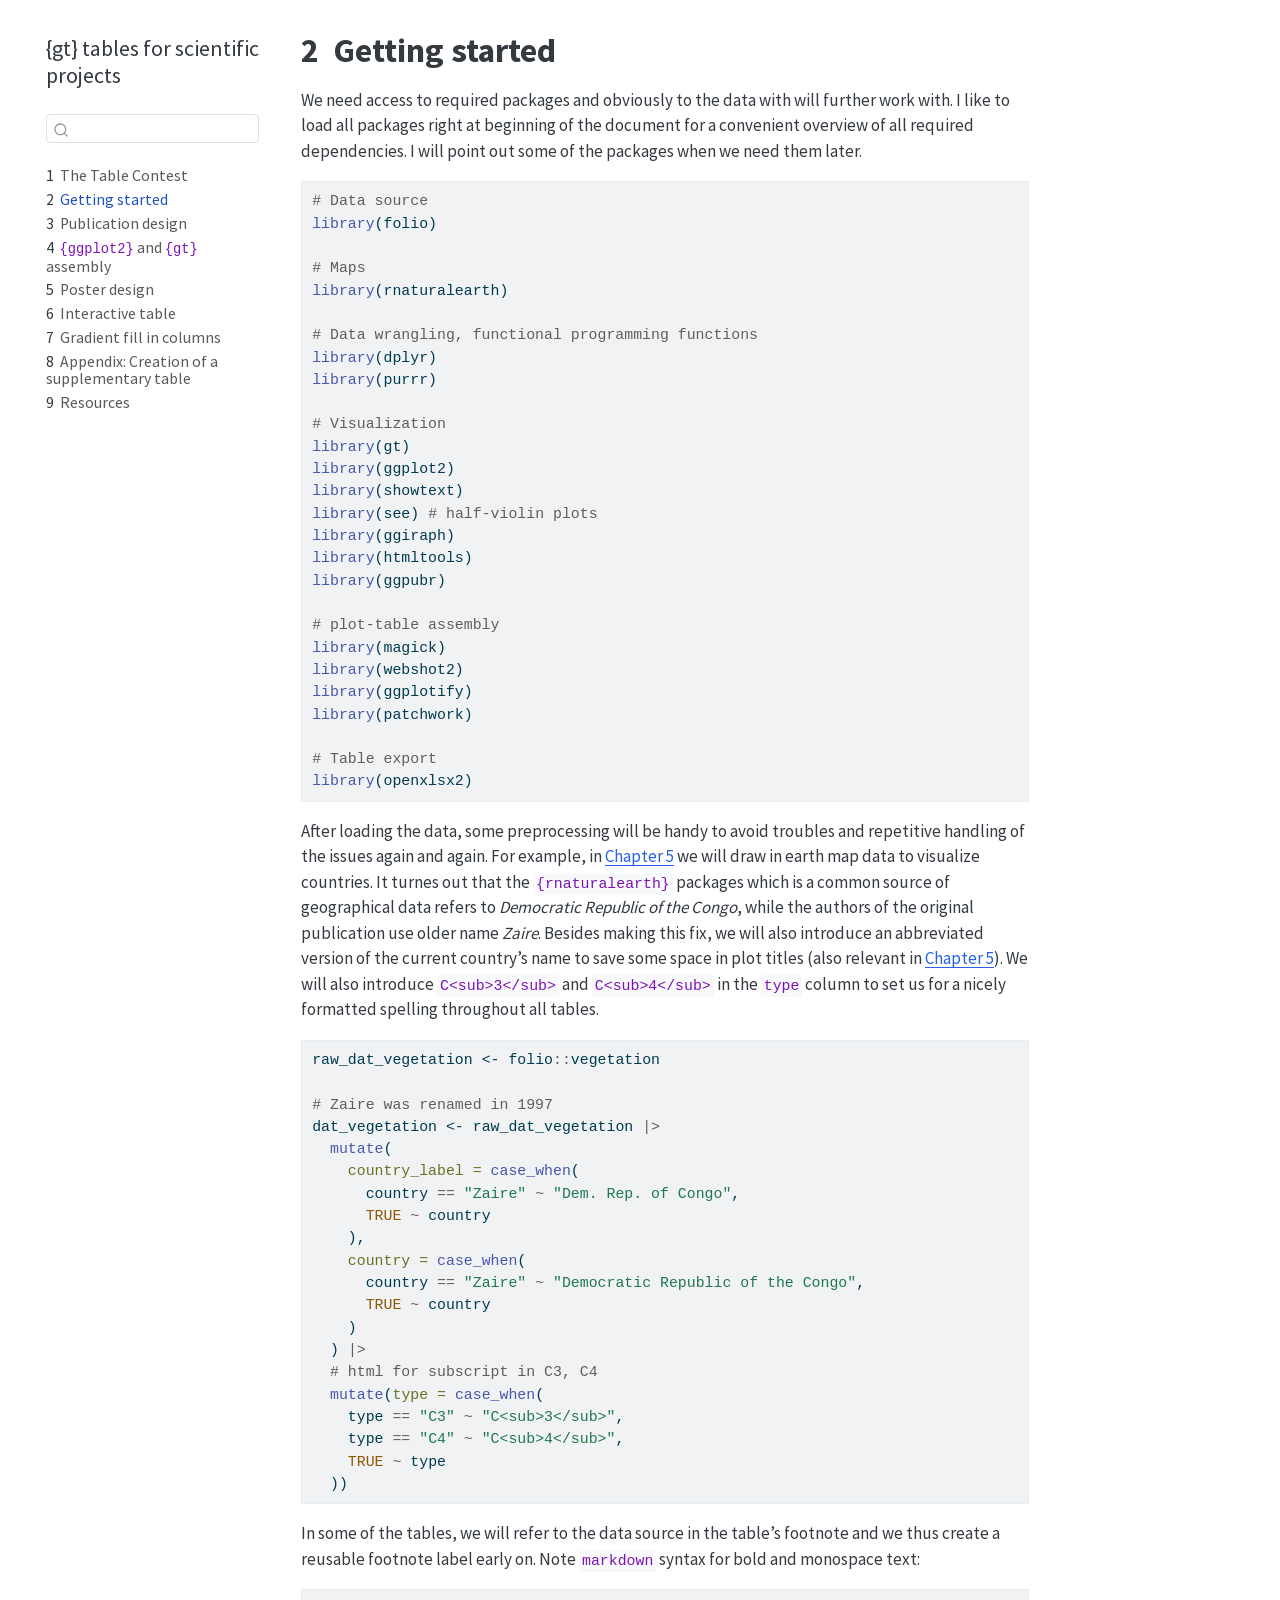
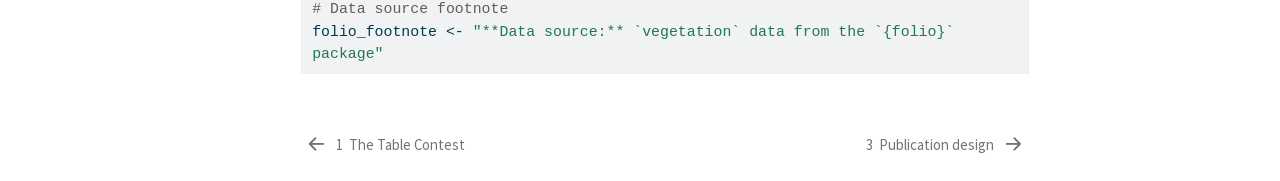
==== 01-Getting_started.html @ 84143c89 "Built site for gh-pages" ====
<!DOCTYPE html>
<html xmlns="http://www.w3.org/1999/xhtml" lang="en" xml:lang="en"><head>

<meta charset="utf-8">
<meta name="generator" content="quarto-1.6.40">

<meta name="viewport" content="width=device-width, initial-scale=1.0, user-scalable=yes">


<title>2&nbsp; Getting started – {gt} tables for scientific projects</title>
<style>
code{white-space: pre-wrap;}
span.smallcaps{font-variant: small-caps;}
div.columns{display: flex; gap: min(4vw, 1.5em);}
div.column{flex: auto; overflow-x: auto;}
div.hanging-indent{margin-left: 1.5em; text-indent: -1.5em;}
ul.task-list{list-style: none;}
ul.task-list li input[type="checkbox"] {
width: 0.8em;
margin: 0 0.8em 0.2em -1em;  vertical-align: middle;
}

pre > code.sourceCode { white-space: pre; position: relative; }
pre > code.sourceCode > span { line-height: 1.25; }
pre > code.sourceCode > span:empty { height: 1.2em; }
.sourceCode { overflow: visible; }
code.sourceCode > span { color: inherit; text-decoration: inherit; }
div.sourceCode { margin: 1em 0; }
pre.sourceCode { margin: 0; }
@media screen {
div.sourceCode { overflow: auto; }
}
@media print {
pre > code.sourceCode { white-space: pre-wrap; }
pre > code.sourceCode > span { display: inline-block; text-indent: -5em; padding-left: 5em; }
}
pre.numberSource code
{ counter-reset: source-line 0; }
pre.numberSource code > span
{ position: relative; left: -4em; counter-increment: source-line; }
pre.numberSource code > span > a:first-child::before
{ content: counter(source-line);
position: relative; left: -1em; text-align: right; vertical-align: baseline;
border: none; display: inline-block;
-webkit-touch-callout: none; -webkit-user-select: none;
-khtml-user-select: none; -moz-user-select: none;
-ms-user-select: none; user-select: none;
padding: 0 4px; width: 4em;
}
pre.numberSource { margin-left: 3em; padding-left: 4px; }
div.sourceCode
{ }
@media screen {
pre > code.sourceCode > span > a:first-child::before { text-decoration: underline; }
}
</style>


<script>const headroomChanged = new CustomEvent("quarto-hrChanged", {
  detail: {},
  bubbles: true,
  cancelable: false,
  composed: false,
});

const announceDismiss = () => {
  const annEl = window.document.getElementById("quarto-announcement");
  if (annEl) {
    annEl.remove();

    const annId = annEl.getAttribute("data-announcement-id");
    window.localStorage.setItem(`quarto-announce-${annId}`, "true");
  }
};

const announceRegister = () => {
  const annEl = window.document.getElementById("quarto-announcement");
  if (annEl) {
    const annId = annEl.getAttribute("data-announcement-id");
    const isDismissed =
      window.localStorage.getItem(`quarto-announce-${annId}`) || false;
    if (isDismissed) {
      announceDismiss();
      return;
    } else {
      annEl.classList.remove("hidden");
    }

    const actionEl = annEl.querySelector(".quarto-announcement-action");
    if (actionEl) {
      actionEl.addEventListener("click", function (e) {
        e.preventDefault();
        // Hide the bar immediately
        announceDismiss();
      });
    }
  }
};

window.document.addEventListener("DOMContentLoaded", function () {
  let init = false;

  announceRegister();

  // Manage the back to top button, if one is present.
  let lastScrollTop = window.pageYOffset || document.documentElement.scrollTop;
  const scrollDownBuffer = 5;
  const scrollUpBuffer = 35;
  const btn = document.getElementById("quarto-back-to-top");
  const hideBackToTop = () => {
    btn.style.display = "none";
  };
  const showBackToTop = () => {
    btn.style.display = "inline-block";
  };
  if (btn) {
    window.document.addEventListener(
      "scroll",
      function () {
        const currentScrollTop =
          window.pageYOffset || document.documentElement.scrollTop;

        // Shows and hides the button 'intelligently' as the user scrolls
        if (currentScrollTop - scrollDownBuffer > lastScrollTop) {
          hideBackToTop();
          lastScrollTop = currentScrollTop <= 0 ? 0 : currentScrollTop;
        } else if (currentScrollTop < lastScrollTop - scrollUpBuffer) {
          showBackToTop();
          lastScrollTop = currentScrollTop <= 0 ? 0 : currentScrollTop;
        }

        // Show the button at the bottom, hides it at the top
        if (currentScrollTop <= 0) {
          hideBackToTop();
        } else if (
          window.innerHeight + currentScrollTop >=
          document.body.offsetHeight
        ) {
          showBackToTop();
        }
      },
      false
    );
  }

  function throttle(func, wait) {
    var timeout;
    return function () {
      const context = this;
      const args = arguments;
      const later = function () {
        clearTimeout(timeout);
        timeout = null;
        func.apply(context, args);
      };

      if (!timeout) {
        timeout = setTimeout(later, wait);
      }
    };
  }

  function headerOffset() {
    // Set an offset if there is are fixed top navbar
    const headerEl = window.document.querySelector("header.fixed-top");
    if (headerEl) {
      return headerEl.clientHeight;
    } else {
      return 0;
    }
  }

  function footerOffset() {
    const footerEl = window.document.querySelector("footer.footer");
    if (footerEl) {
      return footerEl.clientHeight;
    } else {
      return 0;
    }
  }

  function dashboardOffset() {
    const dashboardNavEl = window.document.getElementById(
      "quarto-dashboard-header"
    );
    if (dashboardNavEl !== null) {
      return dashboardNavEl.clientHeight;
    } else {
      return 0;
    }
  }

  function updateDocumentOffsetWithoutAnimation() {
    updateDocumentOffset(false);
  }

  function updateDocumentOffset(animated) {
    // set body offset
    const topOffset = headerOffset();
    const bodyOffset = topOffset + footerOffset() + dashboardOffset();
    const bodyEl = window.document.body;
    bodyEl.setAttribute("data-bs-offset", topOffset);
    bodyEl.style.paddingTop = topOffset + "px";

    // deal with sidebar offsets
    const sidebars = window.document.querySelectorAll(
      ".sidebar, .headroom-target"
    );
    sidebars.forEach((sidebar) => {
      if (!animated) {
        sidebar.classList.add("notransition");
        // Remove the no transition class after the animation has time to complete
        setTimeout(function () {
          sidebar.classList.remove("notransition");
        }, 201);
      }

      if (window.Headroom && sidebar.classList.contains("sidebar-unpinned")) {
        sidebar.style.top = "0";
        sidebar.style.maxHeight = "100vh";
      } else {
        sidebar.style.top = topOffset + "px";
        sidebar.style.maxHeight = "calc(100vh - " + topOffset + "px)";
      }
    });

    // allow space for footer
    const mainContainer = window.document.querySelector(".quarto-container");
    if (mainContainer) {
      mainContainer.style.minHeight = "calc(100vh - " + bodyOffset + "px)";
    }

    // link offset
    let linkStyle = window.document.querySelector("#quarto-target-style");
    if (!linkStyle) {
      linkStyle = window.document.createElement("style");
      linkStyle.setAttribute("id", "quarto-target-style");
      window.document.head.appendChild(linkStyle);
    }
    while (linkStyle.firstChild) {
      linkStyle.removeChild(linkStyle.firstChild);
    }
    if (topOffset > 0) {
      linkStyle.appendChild(
        window.document.createTextNode(`
      section:target::before {
        content: "";
        display: block;
        height: ${topOffset}px;
        margin: -${topOffset}px 0 0;
      }`)
      );
    }
    if (init) {
      window.dispatchEvent(headroomChanged);
    }
    init = true;
  }

  // initialize headroom
  var header = window.document.querySelector("#quarto-header");
  if (header && window.Headroom) {
    const headroom = new window.Headroom(header, {
      tolerance: 5,
      onPin: function () {
        const sidebars = window.document.querySelectorAll(
          ".sidebar, .headroom-target"
        );
        sidebars.forEach((sidebar) => {
          sidebar.classList.remove("sidebar-unpinned");
        });
        updateDocumentOffset();
      },
      onUnpin: function () {
        const sidebars = window.document.querySelectorAll(
          ".sidebar, .headroom-target"
        );
        sidebars.forEach((sidebar) => {
          sidebar.classList.add("sidebar-unpinned");
        });
        updateDocumentOffset();
      },
    });
    headroom.init();

    let frozen = false;
    window.quartoToggleHeadroom = function () {
      if (frozen) {
        headroom.unfreeze();
        frozen = false;
      } else {
        headroom.freeze();
        frozen = true;
      }
    };
  }

  window.addEventListener(
    "hashchange",
    function (e) {
      if (
        getComputedStyle(document.documentElement).scrollBehavior !== "smooth"
      ) {
        window.scrollTo(0, window.pageYOffset - headerOffset());
      }
    },
    false
  );

  // Observe size changed for the header
  const headerEl = window.document.querySelector("header.fixed-top");
  if (headerEl && window.ResizeObserver) {
    const observer = new window.ResizeObserver(() => {
      setTimeout(updateDocumentOffsetWithoutAnimation, 0);
    });
    observer.observe(headerEl, {
      attributes: true,
      childList: true,
      characterData: true,
    });
  } else {
    window.addEventListener(
      "resize",
      throttle(updateDocumentOffsetWithoutAnimation, 50)
    );
  }
  setTimeout(updateDocumentOffsetWithoutAnimation, 250);

  // fixup index.html links if we aren't on the filesystem
  if (window.location.protocol !== "file:") {
    const links = window.document.querySelectorAll("a");
    for (let i = 0; i < links.length; i++) {
      if (links[i].href) {
        links[i].dataset.originalHref = links[i].href;
        links[i].href = links[i].href.replace(/\/index\.html/, "/");
      }
    }

    // Fixup any sharing links that require urls
    // Append url to any sharing urls
    const sharingLinks = window.document.querySelectorAll(
      "a.sidebar-tools-main-item, a.quarto-navigation-tool, a.quarto-navbar-tools, a.quarto-navbar-tools-item"
    );
    for (let i = 0; i < sharingLinks.length; i++) {
      const sharingLink = sharingLinks[i];
      const href = sharingLink.getAttribute("href");
      if (href) {
        sharingLink.setAttribute(
          "href",
          href.replace("|url|", window.location.href)
        );
      }
    }

    // Scroll the active navigation item into view, if necessary
    const navSidebar = window.document.querySelector("nav#quarto-sidebar");
    if (navSidebar) {
      // Find the active item
      const activeItem = navSidebar.querySelector("li.sidebar-item a.active");
      if (activeItem) {
        // Wait for the scroll height and height to resolve by observing size changes on the
        // nav element that is scrollable
        const resizeObserver = new ResizeObserver((_entries) => {
          // The bottom of the element
          const elBottom = activeItem.offsetTop;
          const viewBottom = navSidebar.scrollTop + navSidebar.clientHeight;

          // The element height and scroll height are the same, then we are still loading
          if (viewBottom !== navSidebar.scrollHeight) {
            // Determine if the item isn't visible and scroll to it
            if (elBottom >= viewBottom) {
              navSidebar.scrollTop = elBottom;
            }

            // stop observing now since we've completed the scroll
            resizeObserver.unobserve(navSidebar);
          }
        });
        resizeObserver.observe(navSidebar);
      }
    }
  }
});
</script>
<script>/*!
 * headroom.js v0.12.0 - Give your page some headroom. Hide your header until you need it
 * Copyright (c) 2020 Nick Williams - http://wicky.nillia.ms/headroom.js
 * License: MIT
 */

!function(t,n){"object"==typeof exports&&"undefined"!=typeof module?module.exports=n():"function"==typeof define&&define.amd?define(n):(t=t||self).Headroom=n()}(this,function(){"use strict";function t(){return"undefined"!=typeof window}function d(t){return function(t){return t&&t.document&&function(t){return 9===t.nodeType}(t.document)}(t)?function(t){var n=t.document,o=n.body,s=n.documentElement;return{scrollHeight:function(){return Math.max(o.scrollHeight,s.scrollHeight,o.offsetHeight,s.offsetHeight,o.clientHeight,s.clientHeight)},height:function(){return t.innerHeight||s.clientHeight||o.clientHeight},scrollY:function(){return void 0!==t.pageYOffset?t.pageYOffset:(s||o.parentNode||o).scrollTop}}}(t):function(t){return{scrollHeight:function(){return Math.max(t.scrollHeight,t.offsetHeight,t.clientHeight)},height:function(){return Math.max(t.offsetHeight,t.clientHeight)},scrollY:function(){return t.scrollTop}}}(t)}function n(t,s,e){var n,o=function(){var n=!1;try{var t={get passive(){n=!0}};window.addEventListener("test",t,t),window.removeEventListener("test",t,t)}catch(t){n=!1}return n}(),i=!1,r=d(t),l=r.scrollY(),a={};function c(){var t=Math.round(r.scrollY()),n=r.height(),o=r.scrollHeight();a.scrollY=t,a.lastScrollY=l,a.direction=l<t?"down":"up",a.distance=Math.abs(t-l),a.isOutOfBounds=t<0||o<t+n,a.top=t<=s.offset[a.direction],a.bottom=o<=t+n,a.toleranceExceeded=a.distance>s.tolerance[a.direction],e(a),l=t,i=!1}function h(){i||(i=!0,n=requestAnimationFrame(c))}var u=!!o&&{passive:!0,capture:!1};return t.addEventListener("scroll",h,u),c(),{destroy:function(){cancelAnimationFrame(n),t.removeEventListener("scroll",h,u)}}}function o(t){return t===Object(t)?t:{down:t,up:t}}function s(t,n){n=n||{},Object.assign(this,s.options,n),this.classes=Object.assign({},s.options.classes,n.classes),this.elem=t,this.tolerance=o(this.tolerance),this.offset=o(this.offset),this.initialised=!1,this.frozen=!1}return s.prototype={constructor:s,init:function(){return s.cutsTheMustard&&!this.initialised&&(this.addClass("initial"),this.initialised=!0,setTimeout(function(t){t.scrollTracker=n(t.scroller,{offset:t.offset,tolerance:t.tolerance},t.update.bind(t))},100,this)),this},destroy:function(){this.initialised=!1,Object.keys(this.classes).forEach(this.removeClass,this),this.scrollTracker.destroy()},unpin:function(){!this.hasClass("pinned")&&this.hasClass("unpinned")||(this.addClass("unpinned"),this.removeClass("pinned"),this.onUnpin&&this.onUnpin.call(this))},pin:function(){this.hasClass("unpinned")&&(this.addClass("pinned"),this.removeClass("unpinned"),this.onPin&&this.onPin.call(this))},freeze:function(){this.frozen=!0,this.addClass("frozen")},unfreeze:function(){this.frozen=!1,this.removeClass("frozen")},top:function(){this.hasClass("top")||(this.addClass("top"),this.removeClass("notTop"),this.onTop&&this.onTop.call(this))},notTop:function(){this.hasClass("notTop")||(this.addClass("notTop"),this.removeClass("top"),this.onNotTop&&this.onNotTop.call(this))},bottom:function(){this.hasClass("bottom")||(this.addClass("bottom"),this.removeClass("notBottom"),this.onBottom&&this.onBottom.call(this))},notBottom:function(){this.hasClass("notBottom")||(this.addClass("notBottom"),this.removeClass("bottom"),this.onNotBottom&&this.onNotBottom.call(this))},shouldUnpin:function(t){return"down"===t.direction&&!t.top&&t.toleranceExceeded},shouldPin:function(t){return"up"===t.direction&&t.toleranceExceeded||t.top},addClass:function(t){this.elem.classList.add.apply(this.elem.classList,this.classes[t].split(" "))},removeClass:function(t){this.elem.classList.remove.apply(this.elem.classList,this.classes[t].split(" "))},hasClass:function(t){return this.classes[t].split(" ").every(function(t){return this.classList.contains(t)},this.elem)},update:function(t){t.isOutOfBounds||!0!==this.frozen&&(t.top?this.top():this.notTop(),t.bottom?this.bottom():this.notBottom(),this.shouldUnpin(t)?this.unpin():this.shouldPin(t)&&this.pin())}},s.options={tolerance:{up:0,down:0},offset:0,scroller:t()?window:null,classes:{frozen:"headroom--frozen",pinned:"headroom--pinned",unpinned:"headroom--unpinned",top:"headroom--top",notTop:"headroom--not-top",bottom:"headroom--bottom",notBottom:"headroom--not-bottom",initial:"headroom"}},s.cutsTheMustard=!!(t()&&function(){}.bind&&"classList"in document.documentElement&&Object.assign&&Object.keys&&requestAnimationFrame),s});
</script>
<script>/*!
 * clipboard.js v2.0.11
 * https://clipboardjs.com/
 *
 * Licensed MIT © Zeno Rocha
 */
!function(t,e){"object"==typeof exports&&"object"==typeof module?module.exports=e():"function"==typeof define&&define.amd?define([],e):"object"==typeof exports?exports.ClipboardJS=e():t.ClipboardJS=e()}(this,function(){return n={686:function(t,e,n){"use strict";n.d(e,{default:function(){return b}});var e=n(279),i=n.n(e),e=n(370),u=n.n(e),e=n(817),r=n.n(e);function c(t){try{return document.execCommand(t)}catch(t){return}}var a=function(t){t=r()(t);return c("cut"),t};function o(t,e){var n,o,t=(n=t,o="rtl"===document.documentElement.getAttribute("dir"),(t=document.createElement("textarea")).style.fontSize="12pt",t.style.border="0",t.style.padding="0",t.style.margin="0",t.style.position="absolute",t.style[o?"right":"left"]="-9999px",o=window.pageYOffset||document.documentElement.scrollTop,t.style.top="".concat(o,"px"),t.setAttribute("readonly",""),t.value=n,t);return e.container.appendChild(t),e=r()(t),c("copy"),t.remove(),e}var f=function(t){var e=1<arguments.length&&void 0!==arguments[1]?arguments[1]:{container:document.body},n="";return"string"==typeof t?n=o(t,e):t instanceof HTMLInputElement&&!["text","search","url","tel","password"].includes(null==t?void 0:t.type)?n=o(t.value,e):(n=r()(t),c("copy")),n};function l(t){return(l="function"==typeof Symbol&&"symbol"==typeof Symbol.iterator?function(t){return typeof t}:function(t){return t&&"function"==typeof Symbol&&t.constructor===Symbol&&t!==Symbol.prototype?"symbol":typeof t})(t)}var s=function(){var t=0<arguments.length&&void 0!==arguments[0]?arguments[0]:{},e=t.action,n=void 0===e?"copy":e,o=t.container,e=t.target,t=t.text;if("copy"!==n&&"cut"!==n)throw new Error('Invalid "action" value, use either "copy" or "cut"');if(void 0!==e){if(!e||"object"!==l(e)||1!==e.nodeType)throw new Error('Invalid "target" value, use a valid Element');if("copy"===n&&e.hasAttribute("disabled"))throw new Error('Invalid "target" attribute. Please use "readonly" instead of "disabled" attribute');if("cut"===n&&(e.hasAttribute("readonly")||e.hasAttribute("disabled")))throw new Error('Invalid "target" attribute. You can\'t cut text from elements with "readonly" or "disabled" attributes')}return t?f(t,{container:o}):e?"cut"===n?a(e):f(e,{container:o}):void 0};function p(t){return(p="function"==typeof Symbol&&"symbol"==typeof Symbol.iterator?function(t){return typeof t}:function(t){return t&&"function"==typeof Symbol&&t.constructor===Symbol&&t!==Symbol.prototype?"symbol":typeof t})(t)}function d(t,e){for(var n=0;n<e.length;n++){var o=e[n];o.enumerable=o.enumerable||!1,o.configurable=!0,"value"in o&&(o.writable=!0),Object.defineProperty(t,o.key,o)}}function y(t,e){return(y=Object.setPrototypeOf||function(t,e){return t.__proto__=e,t})(t,e)}function h(n){var o=function(){if("undefined"==typeof Reflect||!Reflect.construct)return!1;if(Reflect.construct.sham)return!1;if("function"==typeof Proxy)return!0;try{return Date.prototype.toString.call(Reflect.construct(Date,[],function(){})),!0}catch(t){return!1}}();return function(){var t,e=v(n);return t=o?(t=v(this).constructor,Reflect.construct(e,arguments,t)):e.apply(this,arguments),e=this,!(t=t)||"object"!==p(t)&&"function"!=typeof t?function(t){if(void 0!==t)return t;throw new ReferenceError("this hasn't been initialised - super() hasn't been called")}(e):t}}function v(t){return(v=Object.setPrototypeOf?Object.getPrototypeOf:function(t){return t.__proto__||Object.getPrototypeOf(t)})(t)}function m(t,e){t="data-clipboard-".concat(t);if(e.hasAttribute(t))return e.getAttribute(t)}var b=function(){!function(t,e){if("function"!=typeof e&&null!==e)throw new TypeError("Super expression must either be null or a function");t.prototype=Object.create(e&&e.prototype,{constructor:{value:t,writable:!0,configurable:!0}}),e&&y(t,e)}(r,i());var t,e,n,o=h(r);function r(t,e){var n;return function(t){if(!(t instanceof r))throw new TypeError("Cannot call a class as a function")}(this),(n=o.call(this)).resolveOptions(e),n.listenClick(t),n}return t=r,n=[{key:"copy",value:function(t){var e=1<arguments.length&&void 0!==arguments[1]?arguments[1]:{container:document.body};return f(t,e)}},{key:"cut",value:function(t){return a(t)}},{key:"isSupported",value:function(){var t=0<arguments.length&&void 0!==arguments[0]?arguments[0]:["copy","cut"],t="string"==typeof t?[t]:t,e=!!document.queryCommandSupported;return t.forEach(function(t){e=e&&!!document.queryCommandSupported(t)}),e}}],(e=[{key:"resolveOptions",value:function(){var t=0<arguments.length&&void 0!==arguments[0]?arguments[0]:{};this.action="function"==typeof t.action?t.action:this.defaultAction,this.target="function"==typeof t.target?t.target:this.defaultTarget,this.text="function"==typeof t.text?t.text:this.defaultText,this.container="object"===p(t.container)?t.container:document.body}},{key:"listenClick",value:function(t){var e=this;this.listener=u()(t,"click",function(t){return e.onClick(t)})}},{key:"onClick",value:function(t){var e=t.delegateTarget||t.currentTarget,n=this.action(e)||"copy",t=s({action:n,container:this.container,target:this.target(e),text:this.text(e)});this.emit(t?"success":"error",{action:n,text:t,trigger:e,clearSelection:function(){e&&e.focus(),window.getSelection().removeAllRanges()}})}},{key:"defaultAction",value:function(t){return m("action",t)}},{key:"defaultTarget",value:function(t){t=m("target",t);if(t)return document.querySelector(t)}},{key:"defaultText",value:function(t){return m("text",t)}},{key:"destroy",value:function(){this.listener.destroy()}}])&&d(t.prototype,e),n&&d(t,n),r}()},828:function(t){var e;"undefined"==typeof Element||Element.prototype.matches||((e=Element.prototype).matches=e.matchesSelector||e.mozMatchesSelector||e.msMatchesSelector||e.oMatchesSelector||e.webkitMatchesSelector),t.exports=function(t,e){for(;t&&9!==t.nodeType;){if("function"==typeof t.matches&&t.matches(e))return t;t=t.parentNode}}},438:function(t,e,n){var u=n(828);function i(t,e,n,o,r){var i=function(e,n,t,o){return function(t){t.delegateTarget=u(t.target,n),t.delegateTarget&&o.call(e,t)}}.apply(this,arguments);return t.addEventListener(n,i,r),{destroy:function(){t.removeEventListener(n,i,r)}}}t.exports=function(t,e,n,o,r){return"function"==typeof t.addEventListener?i.apply(null,arguments):"function"==typeof n?i.bind(null,document).apply(null,arguments):("string"==typeof t&&(t=document.querySelectorAll(t)),Array.prototype.map.call(t,function(t){return i(t,e,n,o,r)}))}},879:function(t,n){n.node=function(t){return void 0!==t&&t instanceof HTMLElement&&1===t.nodeType},n.nodeList=function(t){var e=Object.prototype.toString.call(t);return void 0!==t&&("[object NodeList]"===e||"[object HTMLCollection]"===e)&&"length"in t&&(0===t.length||n.node(t[0]))},n.string=function(t){return"string"==typeof t||t instanceof String},n.fn=function(t){return"[object Function]"===Object.prototype.toString.call(t)}},370:function(t,e,n){var f=n(879),l=n(438);t.exports=function(t,e,n){if(!t&&!e&&!n)throw new Error("Missing required arguments");if(!f.string(e))throw new TypeError("Second argument must be a String");if(!f.fn(n))throw new TypeError("Third argument must be a Function");if(f.node(t))return c=e,a=n,(u=t).addEventListener(c,a),{destroy:function(){u.removeEventListener(c,a)}};if(f.nodeList(t))return o=t,r=e,i=n,Array.prototype.forEach.call(o,function(t){t.addEventListener(r,i)}),{destroy:function(){Array.prototype.forEach.call(o,function(t){t.removeEventListener(r,i)})}};if(f.string(t))return t=t,e=e,n=n,l(document.body,t,e,n);throw new TypeError("First argument must be a String, HTMLElement, HTMLCollection, or NodeList");var o,r,i,u,c,a}},817:function(t){t.exports=function(t){var e,n="SELECT"===t.nodeName?(t.focus(),t.value):"INPUT"===t.nodeName||"TEXTAREA"===t.nodeName?((e=t.hasAttribute("readonly"))||t.setAttribute("readonly",""),t.select(),t.setSelectionRange(0,t.value.length),e||t.removeAttribute("readonly"),t.value):(t.hasAttribute("contenteditable")&&t.focus(),n=window.getSelection(),(e=document.createRange()).selectNodeContents(t),n.removeAllRanges(),n.addRange(e),n.toString());return n}},279:function(t){function e(){}e.prototype={on:function(t,e,n){var o=this.e||(this.e={});return(o[t]||(o[t]=[])).push({fn:e,ctx:n}),this},once:function(t,e,n){var o=this;function r(){o.off(t,r),e.apply(n,arguments)}return r._=e,this.on(t,r,n)},emit:function(t){for(var e=[].slice.call(arguments,1),n=((this.e||(this.e={}))[t]||[]).slice(),o=0,r=n.length;o<r;o++)n[o].fn.apply(n[o].ctx,e);return this},off:function(t,e){var n=this.e||(this.e={}),o=n[t],r=[];if(o&&e)for(var i=0,u=o.length;i<u;i++)o[i].fn!==e&&o[i].fn._!==e&&r.push(o[i]);return r.length?n[t]=r:delete n[t],this}},t.exports=e,t.exports.TinyEmitter=e}},r={},o.n=function(t){var e=t&&t.__esModule?function(){return t.default}:function(){return t};return o.d(e,{a:e}),e},o.d=function(t,e){for(var n in e)o.o(e,n)&&!o.o(t,n)&&Object.defineProperty(t,n,{enumerable:!0,get:e[n]})},o.o=function(t,e){return Object.prototype.hasOwnProperty.call(t,e)},o(686).default;function o(t){if(r[t])return r[t].exports;var e=r[t]={exports:{}};return n[t](e,e.exports,o),e.exports}var n,r});</script>
<script>/*! @algolia/autocomplete-js 1.11.1 | MIT License | © Algolia, Inc. and contributors | https://github.com/algolia/autocomplete */
!function(e,t){"object"==typeof exports&&"undefined"!=typeof module?t(exports):"function"==typeof define&&define.amd?define(["exports"],t):t((e="undefined"!=typeof globalThis?globalThis:e||self)["@algolia/autocomplete-js"]={})}(this,(function(e){"use strict";function t(e,t){var n=Object.keys(e);if(Object.getOwnPropertySymbols){var r=Object.getOwnPropertySymbols(e);t&&(r=r.filter((function(t){return Object.getOwnPropertyDescriptor(e,t).enumerable}))),n.push.apply(n,r)}return n}function n(e){for(var n=1;n<arguments.length;n++){var r=null!=arguments[n]?arguments[n]:{};n%2?t(Object(r),!0).forEach((function(t){o(e,t,r[t])})):Object.getOwnPropertyDescriptors?Object.defineProperties(e,Object.getOwnPropertyDescriptors(r)):t(Object(r)).forEach((function(t){Object.defineProperty(e,t,Object.getOwnPropertyDescriptor(r,t))}))}return e}function r(e){return r="function"==typeof Symbol&&"symbol"==typeof Symbol.iterator?function(e){return typeof e}:function(e){return e&&"function"==typeof Symbol&&e.constructor===Symbol&&e!==Symbol.prototype?"symbol":typeof e},r(e)}function o(e,t,n){return(t=function(e){var t=function(e,t){if("object"!=typeof e||null===e)return e;var n=e[Symbol.toPrimitive];if(void 0!==n){var r=n.call(e,t||"default");if("object"!=typeof r)return r;throw new TypeError("@@toPrimitive must return a primitive value.")}return("string"===t?String:Number)(e)}(e,"string");return"symbol"==typeof t?t:String(t)}(t))in e?Object.defineProperty(e,t,{value:n,enumerable:!0,configurable:!0,writable:!0}):e[t]=n,e}function i(){return i=Object.assign?Object.assign.bind():function(e){for(var t=1;t<arguments.length;t++){var n=arguments[t];for(var r in n)Object.prototype.hasOwnProperty.call(n,r)&&(e[r]=n[r])}return e},i.apply(this,arguments)}function u(e,t){if(null==e)return{};var n,r,o=function(e,t){if(null==e)return{};var n,r,o={},i=Object.keys(e);for(r=0;r<i.length;r++)n=i[r],t.indexOf(n)>=0||(o[n]=e[n]);return o}(e,t);if(Object.getOwnPropertySymbols){var i=Object.getOwnPropertySymbols(e);for(r=0;r<i.length;r++)n=i[r],t.indexOf(n)>=0||Object.prototype.propertyIsEnumerable.call(e,n)&&(o[n]=e[n])}return o}function a(e,t){return function(e){if(Array.isArray(e))return e}(e)||function(e,t){var n=null==e?null:"undefined"!=typeof Symbol&&e[Symbol.iterator]||e["@@iterator"];if(null!=n){var r,o,i,u,a=[],l=!0,c=!1;try{if(i=(n=n.call(e)).next,0===t){if(Object(n)!==n)return;l=!1}else for(;!(l=(r=i.call(n)).done)&&(a.push(r.value),a.length!==t);l=!0);}catch(e){c=!0,o=e}finally{try{if(!l&&null!=n.return&&(u=n.return(),Object(u)!==u))return}finally{if(c)throw o}}return a}}(e,t)||c(e,t)||function(){throw new TypeError("Invalid attempt to destructure non-iterable instance.\nIn order to be iterable, non-array objects must have a [Symbol.iterator]() method.")}()}function l(e){return function(e){if(Array.isArray(e))return s(e)}(e)||function(e){if("undefined"!=typeof Symbol&&null!=e[Symbol.iterator]||null!=e["@@iterator"])return Array.from(e)}(e)||c(e)||function(){throw new TypeError("Invalid attempt to spread non-iterable instance.\nIn order to be iterable, non-array objects must have a [Symbol.iterator]() method.")}()}function c(e,t){if(e){if("string"==typeof e)return s(e,t);var n=Object.prototype.toString.call(e).slice(8,-1);return"Object"===n&&e.constructor&&(n=e.constructor.name),"Map"===n||"Set"===n?Array.from(e):"Arguments"===n||/^(?:Ui|I)nt(?:8|16|32)(?:Clamped)?Array$/.test(n)?s(e,t):void 0}}function s(e,t){(null==t||t>e.length)&&(t=e.length);for(var n=0,r=new Array(t);n<t;n++)r[n]=e[n];return r}function f(e){return{current:e}}function p(e,t){var n=void 0;return function(){for(var r=arguments.length,o=new Array(r),i=0;i<r;i++)o[i]=arguments[i];n&&clearTimeout(n),n=setTimeout((function(){return e.apply(void 0,o)}),t)}}function m(e){return e.reduce((function(e,t){return e.concat(t)}),[])}var v=0;function d(){return"autocomplete-".concat(v++)}function y(e,t){return t.reduce((function(e,t){return e&&e[t]}),e)}function b(e){return 0===e.collections.length?0:e.collections.reduce((function(e,t){return e+t.items.length}),0)}function g(e){return e!==Object(e)}function h(e,t){if(e===t)return!0;if(g(e)||g(t)||"function"==typeof e||"function"==typeof t)return e===t;if(Object.keys(e).length!==Object.keys(t).length)return!1;for(var n=0,r=Object.keys(e);n<r.length;n++){var o=r[n];if(!(o in t))return!1;if(!h(e[o],t[o]))return!1}return!0}var O=function(){};var _="1.11.1",S=[{segment:"autocomplete-core",version:_}];function j(e){var t=e.item,n=e.items,r=void 0===n?[]:n;return{index:t.__autocomplete_indexName,items:[t],positions:[1+r.findIndex((function(e){return e.objectID===t.objectID}))],queryID:t.__autocomplete_queryID,algoliaSource:["autocomplete"]}}function P(e,t){return function(e){if(Array.isArray(e))return e}(e)||function(e,t){var n=null==e?null:"undefined"!=typeof Symbol&&e[Symbol.iterator]||e["@@iterator"];if(null!=n){var r,o,i,u,a=[],l=!0,c=!1;try{if(i=(n=n.call(e)).next,0===t){if(Object(n)!==n)return;l=!1}else for(;!(l=(r=i.call(n)).done)&&(a.push(r.value),a.length!==t);l=!0);}catch(e){c=!0,o=e}finally{try{if(!l&&null!=n.return&&(u=n.return(),Object(u)!==u))return}finally{if(c)throw o}}return a}}(e,t)||function(e,t){if(!e)return;if("string"==typeof e)return w(e,t);var n=Object.prototype.toString.call(e).slice(8,-1);"Object"===n&&e.constructor&&(n=e.constructor.name);if("Map"===n||"Set"===n)return Array.from(e);if("Arguments"===n||/^(?:Ui|I)nt(?:8|16|32)(?:Clamped)?Array$/.test(n))return w(e,t)}(e,t)||function(){throw new TypeError("Invalid attempt to destructure non-iterable instance.\nIn order to be iterable, non-array objects must have a [Symbol.iterator]() method.")}()}function w(e,t){(null==t||t>e.length)&&(t=e.length);for(var n=0,r=new Array(t);n<t;n++)r[n]=e[n];return r}var I=["items"],A=["items"];function E(e){return E="function"==typeof Symbol&&"symbol"==typeof Symbol.iterator?function(e){return typeof e}:function(e){return e&&"function"==typeof Symbol&&e.constructor===Symbol&&e!==Symbol.prototype?"symbol":typeof e},E(e)}function D(e){return function(e){if(Array.isArray(e))return C(e)}(e)||function(e){if("undefined"!=typeof Symbol&&null!=e[Symbol.iterator]||null!=e["@@iterator"])return Array.from(e)}(e)||function(e,t){if(!e)return;if("string"==typeof e)return C(e,t);var n=Object.prototype.toString.call(e).slice(8,-1);"Object"===n&&e.constructor&&(n=e.constructor.name);if("Map"===n||"Set"===n)return Array.from(e);if("Arguments"===n||/^(?:Ui|I)nt(?:8|16|32)(?:Clamped)?Array$/.test(n))return C(e,t)}(e)||function(){throw new TypeError("Invalid attempt to spread non-iterable instance.\nIn order to be iterable, non-array objects must have a [Symbol.iterator]() method.")}()}function C(e,t){(null==t||t>e.length)&&(t=e.length);for(var n=0,r=new Array(t);n<t;n++)r[n]=e[n];return r}function k(e,t){if(null==e)return{};var n,r,o=function(e,t){if(null==e)return{};var n,r,o={},i=Object.keys(e);for(r=0;r<i.length;r++)n=i[r],t.indexOf(n)>=0||(o[n]=e[n]);return o}(e,t);if(Object.getOwnPropertySymbols){var i=Object.getOwnPropertySymbols(e);for(r=0;r<i.length;r++)n=i[r],t.indexOf(n)>=0||Object.prototype.propertyIsEnumerable.call(e,n)&&(o[n]=e[n])}return o}function x(e,t){var n=Object.keys(e);if(Object.getOwnPropertySymbols){var r=Object.getOwnPropertySymbols(e);t&&(r=r.filter((function(t){return Object.getOwnPropertyDescriptor(e,t).enumerable}))),n.push.apply(n,r)}return n}function N(e){for(var t=1;t<arguments.length;t++){var n=null!=arguments[t]?arguments[t]:{};t%2?x(Object(n),!0).forEach((function(t){T(e,t,n[t])})):Object.getOwnPropertyDescriptors?Object.defineProperties(e,Object.getOwnPropertyDescriptors(n)):x(Object(n)).forEach((function(t){Object.defineProperty(e,t,Object.getOwnPropertyDescriptor(n,t))}))}return e}function T(e,t,n){return(t=function(e){var t=function(e,t){if("object"!==E(e)||null===e)return e;var n=e[Symbol.toPrimitive];if(void 0!==n){var r=n.call(e,t||"default");if("object"!==E(r))return r;throw new TypeError("@@toPrimitive must return a primitive value.")}return("string"===t?String:Number)(e)}(e,"string");return"symbol"===E(t)?t:String(t)}(t))in e?Object.defineProperty(e,t,{value:n,enumerable:!0,configurable:!0,writable:!0}):e[t]=n,e}function q(e){for(var t=arguments.length>1&&void 0!==arguments[1]?arguments[1]:20,n=[],r=0;r<e.objectIDs.length;r+=t)n.push(N(N({},e),{},{objectIDs:e.objectIDs.slice(r,r+t)}));return n}function B(e){return e.map((function(e){var t=e.items,n=k(e,I);return N(N({},n),{},{objectIDs:(null==t?void 0:t.map((function(e){return e.objectID})))||n.objectIDs})}))}function R(e){var t,n,r,o=(t=P((e.version||"").split(".").map(Number),2),n=t[0],r=t[1],n>=3||2===n&&r>=4||1===n&&r>=10);function i(t,n,r){if(o&&void 0!==r){var i=r[0].__autocomplete_algoliaCredentials,u={"X-Algolia-Application-Id":i.appId,"X-Algolia-API-Key":i.apiKey};e.apply(void 0,[t].concat(D(n),[{headers:u}]))}else e.apply(void 0,[t].concat(D(n)))}return{init:function(t,n){e("init",{appId:t,apiKey:n})},setUserToken:function(t){e("setUserToken",t)},clickedObjectIDsAfterSearch:function(){for(var e=arguments.length,t=new Array(e),n=0;n<e;n++)t[n]=arguments[n];t.length>0&&i("clickedObjectIDsAfterSearch",B(t),t[0].items)},clickedObjectIDs:function(){for(var e=arguments.length,t=new Array(e),n=0;n<e;n++)t[n]=arguments[n];t.length>0&&i("clickedObjectIDs",B(t),t[0].items)},clickedFilters:function(){for(var t=arguments.length,n=new Array(t),r=0;r<t;r++)n[r]=arguments[r];n.length>0&&e.apply(void 0,["clickedFilters"].concat(n))},convertedObjectIDsAfterSearch:function(){for(var e=arguments.length,t=new Array(e),n=0;n<e;n++)t[n]=arguments[n];t.length>0&&i("convertedObjectIDsAfterSearch",B(t),t[0].items)},convertedObjectIDs:function(){for(var e=arguments.length,t=new Array(e),n=0;n<e;n++)t[n]=arguments[n];t.length>0&&i("convertedObjectIDs",B(t),t[0].items)},convertedFilters:function(){for(var t=arguments.length,n=new Array(t),r=0;r<t;r++)n[r]=arguments[r];n.length>0&&e.apply(void 0,["convertedFilters"].concat(n))},viewedObjectIDs:function(){for(var e=arguments.length,t=new Array(e),n=0;n<e;n++)t[n]=arguments[n];t.length>0&&t.reduce((function(e,t){var n=t.items,r=k(t,A);return[].concat(D(e),D(q(N(N({},r),{},{objectIDs:(null==n?void 0:n.map((function(e){return e.objectID})))||r.objectIDs})).map((function(e){return{items:n,payload:e}}))))}),[]).forEach((function(e){var t=e.items;return i("viewedObjectIDs",[e.payload],t)}))},viewedFilters:function(){for(var t=arguments.length,n=new Array(t),r=0;r<t;r++)n[r]=arguments[r];n.length>0&&e.apply(void 0,["viewedFilters"].concat(n))}}}function F(e){var t=e.items.reduce((function(e,t){var n;return e[t.__autocomplete_indexName]=(null!==(n=e[t.__autocomplete_indexName])&&void 0!==n?n:[]).concat(t),e}),{});return Object.keys(t).map((function(e){return{index:e,items:t[e],algoliaSource:["autocomplete"]}}))}function L(e){return e.objectID&&e.__autocomplete_indexName&&e.__autocomplete_queryID}function U(e){return U="function"==typeof Symbol&&"symbol"==typeof Symbol.iterator?function(e){return typeof e}:function(e){return e&&"function"==typeof Symbol&&e.constructor===Symbol&&e!==Symbol.prototype?"symbol":typeof e},U(e)}function M(e){return function(e){if(Array.isArray(e))return H(e)}(e)||function(e){if("undefined"!=typeof Symbol&&null!=e[Symbol.iterator]||null!=e["@@iterator"])return Array.from(e)}(e)||function(e,t){if(!e)return;if("string"==typeof e)return H(e,t);var n=Object.prototype.toString.call(e).slice(8,-1);"Object"===n&&e.constructor&&(n=e.constructor.name);if("Map"===n||"Set"===n)return Array.from(e);if("Arguments"===n||/^(?:Ui|I)nt(?:8|16|32)(?:Clamped)?Array$/.test(n))return H(e,t)}(e)||function(){throw new TypeError("Invalid attempt to spread non-iterable instance.\nIn order to be iterable, non-array objects must have a [Symbol.iterator]() method.")}()}function H(e,t){(null==t||t>e.length)&&(t=e.length);for(var n=0,r=new Array(t);n<t;n++)r[n]=e[n];return r}function V(e,t){var n=Object.keys(e);if(Object.getOwnPropertySymbols){var r=Object.getOwnPropertySymbols(e);t&&(r=r.filter((function(t){return Object.getOwnPropertyDescriptor(e,t).enumerable}))),n.push.apply(n,r)}return n}function W(e){for(var t=1;t<arguments.length;t++){var n=null!=arguments[t]?arguments[t]:{};t%2?V(Object(n),!0).forEach((function(t){K(e,t,n[t])})):Object.getOwnPropertyDescriptors?Object.defineProperties(e,Object.getOwnPropertyDescriptors(n)):V(Object(n)).forEach((function(t){Object.defineProperty(e,t,Object.getOwnPropertyDescriptor(n,t))}))}return e}function K(e,t,n){return(t=function(e){var t=function(e,t){if("object"!==U(e)||null===e)return e;var n=e[Symbol.toPrimitive];if(void 0!==n){var r=n.call(e,t||"default");if("object"!==U(r))return r;throw new TypeError("@@toPrimitive must return a primitive value.")}return("string"===t?String:Number)(e)}(e,"string");return"symbol"===U(t)?t:String(t)}(t))in e?Object.defineProperty(e,t,{value:n,enumerable:!0,configurable:!0,writable:!0}):e[t]=n,e}var Q="2.6.0",$="https://cdn.jsdelivr.net/npm/search-insights@".concat(Q,"/dist/search-insights.min.js"),z=p((function(e){var t=e.onItemsChange,n=e.items,r=e.insights,o=e.state;t({insights:r,insightsEvents:F({items:n}).map((function(e){return W({eventName:"Items Viewed"},e)})),state:o})}),400);function G(e){var t=function(e){return W({onItemsChange:function(e){var t=e.insights,n=e.insightsEvents;t.viewedObjectIDs.apply(t,M(n.map((function(e){return W(W({},e),{},{algoliaSource:[].concat(M(e.algoliaSource||[]),["autocomplete-internal"])})}))))},onSelect:function(e){var t=e.insights,n=e.insightsEvents;t.clickedObjectIDsAfterSearch.apply(t,M(n.map((function(e){return W(W({},e),{},{algoliaSource:[].concat(M(e.algoliaSource||[]),["autocomplete-internal"])})}))))},onActive:O},e)}(e),n=t.insightsClient,r=t.onItemsChange,o=t.onSelect,i=t.onActive,u=n;n||function(e){if("undefined"!=typeof window)e({window:window})}((function(e){var t=e.window,n=t.AlgoliaAnalyticsObject||"aa";"string"==typeof n&&(u=t[n]),u||(t.AlgoliaAnalyticsObject=n,t[n]||(t[n]=function(){t[n].queue||(t[n].queue=[]);for(var e=arguments.length,r=new Array(e),o=0;o<e;o++)r[o]=arguments[o];t[n].queue.push(r)}),t[n].version=Q,u=t[n],function(e){var t="[Autocomplete]: Could not load search-insights.js. Please load it manually following https://alg.li/insights-autocomplete";try{var n=e.document.createElement("script");n.async=!0,n.src=$,n.onerror=function(){console.error(t)},document.body.appendChild(n)}catch(e){console.error(t)}}(t))}));var a=R(u),l=f([]),c=p((function(e){var t=e.state;if(t.isOpen){var n=t.collections.reduce((function(e,t){return[].concat(M(e),M(t.items))}),[]).filter(L);h(l.current.map((function(e){return e.objectID})),n.map((function(e){return e.objectID})))||(l.current=n,n.length>0&&z({onItemsChange:r,items:n,insights:a,state:t}))}}),0);return{name:"aa.algoliaInsightsPlugin",subscribe:function(e){var t=e.setContext,n=e.onSelect,r=e.onActive;function l(e){t({algoliaInsightsPlugin:{__algoliaSearchParameters:W({clickAnalytics:!0},e?{userToken:e}:{}),insights:a}})}u("addAlgoliaAgent","insights-plugin"),l(),u("onUserTokenChange",l),u("getUserToken",null,(function(e,t){l(t)})),n((function(e){var t=e.item,n=e.state,r=e.event,i=e.source;L(t)&&o({state:n,event:r,insights:a,item:t,insightsEvents:[W({eventName:"Item Selected"},j({item:t,items:i.getItems().filter(L)}))]})})),r((function(e){var t=e.item,n=e.source,r=e.state,o=e.event;L(t)&&i({state:r,event:o,insights:a,item:t,insightsEvents:[W({eventName:"Item Active"},j({item:t,items:n.getItems().filter(L)}))]})}))},onStateChange:function(e){var t=e.state;c({state:t})},__autocomplete_pluginOptions:e}}function J(e,t){var n=t;return{then:function(t,r){return J(e.then(Y(t,n,e),Y(r,n,e)),n)},catch:function(t){return J(e.catch(Y(t,n,e)),n)},finally:function(t){return t&&n.onCancelList.push(t),J(e.finally(Y(t&&function(){return n.onCancelList=[],t()},n,e)),n)},cancel:function(){n.isCanceled=!0;var e=n.onCancelList;n.onCancelList=[],e.forEach((function(e){e()}))},isCanceled:function(){return!0===n.isCanceled}}}function X(e){return J(e,{isCanceled:!1,onCancelList:[]})}function Y(e,t,n){return e?function(n){return t.isCanceled?n:e(n)}:n}function Z(e,t,n,r){if(!n)return null;if(e<0&&(null===t||null!==r&&0===t))return n+e;var o=(null===t?-1:t)+e;return o<=-1||o>=n?null===r?null:0:o}function ee(e,t){var n=Object.keys(e);if(Object.getOwnPropertySymbols){var r=Object.getOwnPropertySymbols(e);t&&(r=r.filter((function(t){return Object.getOwnPropertyDescriptor(e,t).enumerable}))),n.push.apply(n,r)}return n}function te(e){for(var t=1;t<arguments.length;t++){var n=null!=arguments[t]?arguments[t]:{};t%2?ee(Object(n),!0).forEach((function(t){ne(e,t,n[t])})):Object.getOwnPropertyDescriptors?Object.defineProperties(e,Object.getOwnPropertyDescriptors(n)):ee(Object(n)).forEach((function(t){Object.defineProperty(e,t,Object.getOwnPropertyDescriptor(n,t))}))}return e}function ne(e,t,n){return(t=function(e){var t=function(e,t){if("object"!==re(e)||null===e)return e;var n=e[Symbol.toPrimitive];if(void 0!==n){var r=n.call(e,t||"default");if("object"!==re(r))return r;throw new TypeError("@@toPrimitive must return a primitive value.")}return("string"===t?String:Number)(e)}(e,"string");return"symbol"===re(t)?t:String(t)}(t))in e?Object.defineProperty(e,t,{value:n,enumerable:!0,configurable:!0,writable:!0}):e[t]=n,e}function re(e){return re="function"==typeof Symbol&&"symbol"==typeof Symbol.iterator?function(e){return typeof e}:function(e){return e&&"function"==typeof Symbol&&e.constructor===Symbol&&e!==Symbol.prototype?"symbol":typeof e},re(e)}function oe(e){var t=function(e){var t=e.collections.map((function(e){return e.items.length})).reduce((function(e,t,n){var r=(e[n-1]||0)+t;return e.push(r),e}),[]).reduce((function(t,n){return n<=e.activeItemId?t+1:t}),0);return e.collections[t]}(e);if(!t)return null;var n=t.items[function(e){for(var t=e.state,n=e.collection,r=!1,o=0,i=0;!1===r;){var u=t.collections[o];if(u===n){r=!0;break}i+=u.items.length,o++}return t.activeItemId-i}({state:e,collection:t})],r=t.source;return{item:n,itemInputValue:r.getItemInputValue({item:n,state:e}),itemUrl:r.getItemUrl({item:n,state:e}),source:r}}function ie(e,t,n){return[e,null==n?void 0:n.sourceId,t].filter(Boolean).join("-").replace(/\s/g,"")}var ue=/((gt|sm)-|galaxy nexus)|samsung[- ]|samsungbrowser/i;function ae(e){return ae="function"==typeof Symbol&&"symbol"==typeof Symbol.iterator?function(e){return typeof e}:function(e){return e&&"function"==typeof Symbol&&e.constructor===Symbol&&e!==Symbol.prototype?"symbol":typeof e},ae(e)}function le(e,t){var n=Object.keys(e);if(Object.getOwnPropertySymbols){var r=Object.getOwnPropertySymbols(e);t&&(r=r.filter((function(t){return Object.getOwnPropertyDescriptor(e,t).enumerable}))),n.push.apply(n,r)}return n}function ce(e,t,n){return(t=function(e){var t=function(e,t){if("object"!==ae(e)||null===e)return e;var n=e[Symbol.toPrimitive];if(void 0!==n){var r=n.call(e,t||"default");if("object"!==ae(r))return r;throw new TypeError("@@toPrimitive must return a primitive value.")}return("string"===t?String:Number)(e)}(e,"string");return"symbol"===ae(t)?t:String(t)}(t))in e?Object.defineProperty(e,t,{value:n,enumerable:!0,configurable:!0,writable:!0}):e[t]=n,e}function se(e,t,n){var r,o=t.initialState;return{getState:function(){return o},dispatch:function(r,i){var u=function(e){for(var t=1;t<arguments.length;t++){var n=null!=arguments[t]?arguments[t]:{};t%2?le(Object(n),!0).forEach((function(t){ce(e,t,n[t])})):Object.getOwnPropertyDescriptors?Object.defineProperties(e,Object.getOwnPropertyDescriptors(n)):le(Object(n)).forEach((function(t){Object.defineProperty(e,t,Object.getOwnPropertyDescriptor(n,t))}))}return e}({},o);o=e(o,{type:r,props:t,payload:i}),n({state:o,prevState:u})},pendingRequests:(r=[],{add:function(e){return r.push(e),e.finally((function(){r=r.filter((function(t){return t!==e}))}))},cancelAll:function(){r.forEach((function(e){return e.cancel()}))},isEmpty:function(){return 0===r.length}})}}function fe(e){return fe="function"==typeof Symbol&&"symbol"==typeof Symbol.iterator?function(e){return typeof e}:function(e){return e&&"function"==typeof Symbol&&e.constructor===Symbol&&e!==Symbol.prototype?"symbol":typeof e},fe(e)}function pe(e,t){var n=Object.keys(e);if(Object.getOwnPropertySymbols){var r=Object.getOwnPropertySymbols(e);t&&(r=r.filter((function(t){return Object.getOwnPropertyDescriptor(e,t).enumerable}))),n.push.apply(n,r)}return n}function me(e){for(var t=1;t<arguments.length;t++){var n=null!=arguments[t]?arguments[t]:{};t%2?pe(Object(n),!0).forEach((function(t){ve(e,t,n[t])})):Object.getOwnPropertyDescriptors?Object.defineProperties(e,Object.getOwnPropertyDescriptors(n)):pe(Object(n)).forEach((function(t){Object.defineProperty(e,t,Object.getOwnPropertyDescriptor(n,t))}))}return e}function ve(e,t,n){return(t=function(e){var t=function(e,t){if("object"!==fe(e)||null===e)return e;var n=e[Symbol.toPrimitive];if(void 0!==n){var r=n.call(e,t||"default");if("object"!==fe(r))return r;throw new TypeError("@@toPrimitive must return a primitive value.")}return("string"===t?String:Number)(e)}(e,"string");return"symbol"===fe(t)?t:String(t)}(t))in e?Object.defineProperty(e,t,{value:n,enumerable:!0,configurable:!0,writable:!0}):e[t]=n,e}function de(e){return de="function"==typeof Symbol&&"symbol"==typeof Symbol.iterator?function(e){return typeof e}:function(e){return e&&"function"==typeof Symbol&&e.constructor===Symbol&&e!==Symbol.prototype?"symbol":typeof e},de(e)}function ye(e){return function(e){if(Array.isArray(e))return be(e)}(e)||function(e){if("undefined"!=typeof Symbol&&null!=e[Symbol.iterator]||null!=e["@@iterator"])return Array.from(e)}(e)||function(e,t){if(!e)return;if("string"==typeof e)return be(e,t);var n=Object.prototype.toString.call(e).slice(8,-1);"Object"===n&&e.constructor&&(n=e.constructor.name);if("Map"===n||"Set"===n)return Array.from(e);if("Arguments"===n||/^(?:Ui|I)nt(?:8|16|32)(?:Clamped)?Array$/.test(n))return be(e,t)}(e)||function(){throw new TypeError("Invalid attempt to spread non-iterable instance.\nIn order to be iterable, non-array objects must have a [Symbol.iterator]() method.")}()}function be(e,t){(null==t||t>e.length)&&(t=e.length);for(var n=0,r=new Array(t);n<t;n++)r[n]=e[n];return r}function ge(e,t){var n=Object.keys(e);if(Object.getOwnPropertySymbols){var r=Object.getOwnPropertySymbols(e);t&&(r=r.filter((function(t){return Object.getOwnPropertyDescriptor(e,t).enumerable}))),n.push.apply(n,r)}return n}function he(e){for(var t=1;t<arguments.length;t++){var n=null!=arguments[t]?arguments[t]:{};t%2?ge(Object(n),!0).forEach((function(t){Oe(e,t,n[t])})):Object.getOwnPropertyDescriptors?Object.defineProperties(e,Object.getOwnPropertyDescriptors(n)):ge(Object(n)).forEach((function(t){Object.defineProperty(e,t,Object.getOwnPropertyDescriptor(n,t))}))}return e}function Oe(e,t,n){return(t=function(e){var t=function(e,t){if("object"!==de(e)||null===e)return e;var n=e[Symbol.toPrimitive];if(void 0!==n){var r=n.call(e,t||"default");if("object"!==de(r))return r;throw new TypeError("@@toPrimitive must return a primitive value.")}return("string"===t?String:Number)(e)}(e,"string");return"symbol"===de(t)?t:String(t)}(t))in e?Object.defineProperty(e,t,{value:n,enumerable:!0,configurable:!0,writable:!0}):e[t]=n,e}function _e(e,t){var n,r="undefined"!=typeof window?window:{},o=e.plugins||[];return he(he({debug:!1,openOnFocus:!1,enterKeyHint:void 0,placeholder:"",autoFocus:!1,defaultActiveItemId:null,stallThreshold:300,insights:!1,environment:r,shouldPanelOpen:function(e){return b(e.state)>0},reshape:function(e){return e.sources}},e),{},{id:null!==(n=e.id)&&void 0!==n?n:d(),plugins:o,initialState:he({activeItemId:null,query:"",completion:null,collections:[],isOpen:!1,status:"idle",context:{}},e.initialState),onStateChange:function(t){var n;null===(n=e.onStateChange)||void 0===n||n.call(e,t),o.forEach((function(e){var n;return null===(n=e.onStateChange)||void 0===n?void 0:n.call(e,t)}))},onSubmit:function(t){var n;null===(n=e.onSubmit)||void 0===n||n.call(e,t),o.forEach((function(e){var n;return null===(n=e.onSubmit)||void 0===n?void 0:n.call(e,t)}))},onReset:function(t){var n;null===(n=e.onReset)||void 0===n||n.call(e,t),o.forEach((function(e){var n;return null===(n=e.onReset)||void 0===n?void 0:n.call(e,t)}))},getSources:function(n){return Promise.all([].concat(ye(o.map((function(e){return e.getSources}))),[e.getSources]).filter(Boolean).map((function(e){return function(e,t){var n=[];return Promise.resolve(e(t)).then((function(e){return Promise.all(e.filter((function(e){return Boolean(e)})).map((function(e){if(e.sourceId,n.includes(e.sourceId))throw new Error("[Autocomplete] The `sourceId` ".concat(JSON.stringify(e.sourceId)," is not unique."));n.push(e.sourceId);var t={getItemInputValue:function(e){return e.state.query},getItemUrl:function(){},onSelect:function(e){(0,e.setIsOpen)(!1)},onActive:O,onResolve:O};Object.keys(t).forEach((function(e){t[e].__default=!0}));var r=te(te({},t),e);return Promise.resolve(r)})))}))}(e,n)}))).then((function(e){return m(e)})).then((function(e){return e.map((function(e){return he(he({},e),{},{onSelect:function(n){e.onSelect(n),t.forEach((function(e){var t;return null===(t=e.onSelect)||void 0===t?void 0:t.call(e,n)}))},onActive:function(n){e.onActive(n),t.forEach((function(e){var t;return null===(t=e.onActive)||void 0===t?void 0:t.call(e,n)}))},onResolve:function(n){e.onResolve(n),t.forEach((function(e){var t;return null===(t=e.onResolve)||void 0===t?void 0:t.call(e,n)}))}})}))}))},navigator:he({navigate:function(e){var t=e.itemUrl;r.location.assign(t)},navigateNewTab:function(e){var t=e.itemUrl,n=r.open(t,"_blank","noopener");null==n||n.focus()},navigateNewWindow:function(e){var t=e.itemUrl;r.open(t,"_blank","noopener")}},e.navigator)})}function Se(e){return Se="function"==typeof Symbol&&"symbol"==typeof Symbol.iterator?function(e){return typeof e}:function(e){return e&&"function"==typeof Symbol&&e.constructor===Symbol&&e!==Symbol.prototype?"symbol":typeof e},Se(e)}function je(e,t){var n=Object.keys(e);if(Object.getOwnPropertySymbols){var r=Object.getOwnPropertySymbols(e);t&&(r=r.filter((function(t){return Object.getOwnPropertyDescriptor(e,t).enumerable}))),n.push.apply(n,r)}return n}function Pe(e){for(var t=1;t<arguments.length;t++){var n=null!=arguments[t]?arguments[t]:{};t%2?je(Object(n),!0).forEach((function(t){we(e,t,n[t])})):Object.getOwnPropertyDescriptors?Object.defineProperties(e,Object.getOwnPropertyDescriptors(n)):je(Object(n)).forEach((function(t){Object.defineProperty(e,t,Object.getOwnPropertyDescriptor(n,t))}))}return e}function we(e,t,n){return(t=function(e){var t=function(e,t){if("object"!==Se(e)||null===e)return e;var n=e[Symbol.toPrimitive];if(void 0!==n){var r=n.call(e,t||"default");if("object"!==Se(r))return r;throw new TypeError("@@toPrimitive must return a primitive value.")}return("string"===t?String:Number)(e)}(e,"string");return"symbol"===Se(t)?t:String(t)}(t))in e?Object.defineProperty(e,t,{value:n,enumerable:!0,configurable:!0,writable:!0}):e[t]=n,e}function Ie(e){return Ie="function"==typeof Symbol&&"symbol"==typeof Symbol.iterator?function(e){return typeof e}:function(e){return e&&"function"==typeof Symbol&&e.constructor===Symbol&&e!==Symbol.prototype?"symbol":typeof e},Ie(e)}function Ae(e,t){var n=Object.keys(e);if(Object.getOwnPropertySymbols){var r=Object.getOwnPropertySymbols(e);t&&(r=r.filter((function(t){return Object.getOwnPropertyDescriptor(e,t).enumerable}))),n.push.apply(n,r)}return n}function Ee(e){for(var t=1;t<arguments.length;t++){var n=null!=arguments[t]?arguments[t]:{};t%2?Ae(Object(n),!0).forEach((function(t){De(e,t,n[t])})):Object.getOwnPropertyDescriptors?Object.defineProperties(e,Object.getOwnPropertyDescriptors(n)):Ae(Object(n)).forEach((function(t){Object.defineProperty(e,t,Object.getOwnPropertyDescriptor(n,t))}))}return e}function De(e,t,n){return(t=function(e){var t=function(e,t){if("object"!==Ie(e)||null===e)return e;var n=e[Symbol.toPrimitive];if(void 0!==n){var r=n.call(e,t||"default");if("object"!==Ie(r))return r;throw new TypeError("@@toPrimitive must return a primitive value.")}return("string"===t?String:Number)(e)}(e,"string");return"symbol"===Ie(t)?t:String(t)}(t))in e?Object.defineProperty(e,t,{value:n,enumerable:!0,configurable:!0,writable:!0}):e[t]=n,e}function Ce(e){return function(e){if(Array.isArray(e))return ke(e)}(e)||function(e){if("undefined"!=typeof Symbol&&null!=e[Symbol.iterator]||null!=e["@@iterator"])return Array.from(e)}(e)||function(e,t){if(!e)return;if("string"==typeof e)return ke(e,t);var n=Object.prototype.toString.call(e).slice(8,-1);"Object"===n&&e.constructor&&(n=e.constructor.name);if("Map"===n||"Set"===n)return Array.from(e);if("Arguments"===n||/^(?:Ui|I)nt(?:8|16|32)(?:Clamped)?Array$/.test(n))return ke(e,t)}(e)||function(){throw new TypeError("Invalid attempt to spread non-iterable instance.\nIn order to be iterable, non-array objects must have a [Symbol.iterator]() method.")}()}function ke(e,t){(null==t||t>e.length)&&(t=e.length);for(var n=0,r=new Array(t);n<t;n++)r[n]=e[n];return r}function xe(e){return Boolean(e.execute)}function Ne(e,t,n){if(o=e,Boolean(null==o?void 0:o.execute)){var r="algolia"===e.requesterId?Object.assign.apply(Object,[{}].concat(Ce(Object.keys(n.context).map((function(e){var t;return null===(t=n.context[e])||void 0===t?void 0:t.__algoliaSearchParameters}))))):{};return Ee(Ee({},e),{},{requests:e.queries.map((function(n){return{query:"algolia"===e.requesterId?Ee(Ee({},n),{},{params:Ee(Ee({},r),n.params)}):n,sourceId:t,transformResponse:e.transformResponse}}))})}var o;return{items:e,sourceId:t}}function Te(e){var t=e.reduce((function(e,t){if(!xe(t))return e.push(t),e;var n=t.searchClient,r=t.execute,o=t.requesterId,i=t.requests,u=e.find((function(e){return xe(t)&&xe(e)&&e.searchClient===n&&Boolean(o)&&e.requesterId===o}));if(u){var a;(a=u.items).push.apply(a,Ce(i))}else{var l={execute:r,requesterId:o,items:i,searchClient:n};e.push(l)}return e}),[]).map((function(e){if(!xe(e))return Promise.resolve(e);var t=e,n=t.execute,r=t.items;return n({searchClient:t.searchClient,requests:r})}));return Promise.all(t).then((function(e){return m(e)}))}function qe(e,t,n){return t.map((function(t){var r,o=e.filter((function(e){return e.sourceId===t.sourceId})),i=o.map((function(e){return e.items})),u=o[0].transformResponse,a=u?u({results:r=i,hits:r.map((function(e){return e.hits})).filter(Boolean),facetHits:r.map((function(e){var t;return null===(t=e.facetHits)||void 0===t?void 0:t.map((function(e){return{label:e.value,count:e.count,_highlightResult:{label:{value:e.highlighted}}}}))})).filter(Boolean)}):i;return t.onResolve({source:t,results:i,items:a,state:n.getState()}),a.every(Boolean),'The `getItems` function from source "'.concat(t.sourceId,'" must return an array of items but returned ').concat(JSON.stringify(void 0),".\n\nDid you forget to return items?\n\nSee: https://www.algolia.com/doc/ui-libraries/autocomplete/core-concepts/sources/#param-getitems"),{source:t,items:a}}))}function Be(e){return Be="function"==typeof Symbol&&"symbol"==typeof Symbol.iterator?function(e){return typeof e}:function(e){return e&&"function"==typeof Symbol&&e.constructor===Symbol&&e!==Symbol.prototype?"symbol":typeof e},Be(e)}var Re=["event","nextState","props","query","refresh","store"];function Fe(e,t){var n=Object.keys(e);if(Object.getOwnPropertySymbols){var r=Object.getOwnPropertySymbols(e);t&&(r=r.filter((function(t){return Object.getOwnPropertyDescriptor(e,t).enumerable}))),n.push.apply(n,r)}return n}function Le(e){for(var t=1;t<arguments.length;t++){var n=null!=arguments[t]?arguments[t]:{};t%2?Fe(Object(n),!0).forEach((function(t){Ue(e,t,n[t])})):Object.getOwnPropertyDescriptors?Object.defineProperties(e,Object.getOwnPropertyDescriptors(n)):Fe(Object(n)).forEach((function(t){Object.defineProperty(e,t,Object.getOwnPropertyDescriptor(n,t))}))}return e}function Ue(e,t,n){return(t=function(e){var t=function(e,t){if("object"!==Be(e)||null===e)return e;var n=e[Symbol.toPrimitive];if(void 0!==n){var r=n.call(e,t||"default");if("object"!==Be(r))return r;throw new TypeError("@@toPrimitive must return a primitive value.")}return("string"===t?String:Number)(e)}(e,"string");return"symbol"===Be(t)?t:String(t)}(t))in e?Object.defineProperty(e,t,{value:n,enumerable:!0,configurable:!0,writable:!0}):e[t]=n,e}function Me(e,t){if(null==e)return{};var n,r,o=function(e,t){if(null==e)return{};var n,r,o={},i=Object.keys(e);for(r=0;r<i.length;r++)n=i[r],t.indexOf(n)>=0||(o[n]=e[n]);return o}(e,t);if(Object.getOwnPropertySymbols){var i=Object.getOwnPropertySymbols(e);for(r=0;r<i.length;r++)n=i[r],t.indexOf(n)>=0||Object.prototype.propertyIsEnumerable.call(e,n)&&(o[n]=e[n])}return o}var He,Ve,We,Ke=null,Qe=(He=-1,Ve=-1,We=void 0,function(e){var t=++He;return Promise.resolve(e).then((function(e){return We&&t<Ve?We:(Ve=t,We=e,e)}))});function $e(e){var t=e.event,n=e.nextState,r=void 0===n?{}:n,o=e.props,i=e.query,u=e.refresh,a=e.store,l=Me(e,Re);Ke&&o.environment.clearTimeout(Ke);var c=l.setCollections,s=l.setIsOpen,f=l.setQuery,p=l.setActiveItemId,v=l.setStatus;if(f(i),p(o.defaultActiveItemId),!i&&!1===o.openOnFocus){var d,y=a.getState().collections.map((function(e){return Le(Le({},e),{},{items:[]})}));v("idle"),c(y),s(null!==(d=r.isOpen)&&void 0!==d?d:o.shouldPanelOpen({state:a.getState()}));var b=X(Qe(y).then((function(){return Promise.resolve()})));return a.pendingRequests.add(b)}v("loading"),Ke=o.environment.setTimeout((function(){v("stalled")}),o.stallThreshold);var g=X(Qe(o.getSources(Le({query:i,refresh:u,state:a.getState()},l)).then((function(e){return Promise.all(e.map((function(e){return Promise.resolve(e.getItems(Le({query:i,refresh:u,state:a.getState()},l))).then((function(t){return Ne(t,e.sourceId,a.getState())}))}))).then(Te).then((function(t){return qe(t,e,a)})).then((function(e){return function(e){var t=e.collections,n=e.props,r=e.state,o=t.reduce((function(e,t){return Pe(Pe({},e),{},we({},t.source.sourceId,Pe(Pe({},t.source),{},{getItems:function(){return m(t.items)}})))}),{}),i=n.plugins.reduce((function(e,t){return t.reshape?t.reshape(e):e}),{sourcesBySourceId:o,state:r}).sourcesBySourceId;return m(n.reshape({sourcesBySourceId:i,sources:Object.values(i),state:r})).filter(Boolean).map((function(e){return{source:e,items:e.getItems()}}))}({collections:e,props:o,state:a.getState()})}))})))).then((function(e){var n;v("idle"),c(e);var f=o.shouldPanelOpen({state:a.getState()});s(null!==(n=r.isOpen)&&void 0!==n?n:o.openOnFocus&&!i&&f||f);var p=oe(a.getState());if(null!==a.getState().activeItemId&&p){var m=p.item,d=p.itemInputValue,y=p.itemUrl,b=p.source;b.onActive(Le({event:t,item:m,itemInputValue:d,itemUrl:y,refresh:u,source:b,state:a.getState()},l))}})).finally((function(){v("idle"),Ke&&o.environment.clearTimeout(Ke)}));return a.pendingRequests.add(g)}function ze(e){return ze="function"==typeof Symbol&&"symbol"==typeof Symbol.iterator?function(e){return typeof e}:function(e){return e&&"function"==typeof Symbol&&e.constructor===Symbol&&e!==Symbol.prototype?"symbol":typeof e},ze(e)}var Ge=["event","props","refresh","store"];function Je(e,t){var n=Object.keys(e);if(Object.getOwnPropertySymbols){var r=Object.getOwnPropertySymbols(e);t&&(r=r.filter((function(t){return Object.getOwnPropertyDescriptor(e,t).enumerable}))),n.push.apply(n,r)}return n}function Xe(e){for(var t=1;t<arguments.length;t++){var n=null!=arguments[t]?arguments[t]:{};t%2?Je(Object(n),!0).forEach((function(t){Ye(e,t,n[t])})):Object.getOwnPropertyDescriptors?Object.defineProperties(e,Object.getOwnPropertyDescriptors(n)):Je(Object(n)).forEach((function(t){Object.defineProperty(e,t,Object.getOwnPropertyDescriptor(n,t))}))}return e}function Ye(e,t,n){return(t=function(e){var t=function(e,t){if("object"!==ze(e)||null===e)return e;var n=e[Symbol.toPrimitive];if(void 0!==n){var r=n.call(e,t||"default");if("object"!==ze(r))return r;throw new TypeError("@@toPrimitive must return a primitive value.")}return("string"===t?String:Number)(e)}(e,"string");return"symbol"===ze(t)?t:String(t)}(t))in e?Object.defineProperty(e,t,{value:n,enumerable:!0,configurable:!0,writable:!0}):e[t]=n,e}function Ze(e,t){if(null==e)return{};var n,r,o=function(e,t){if(null==e)return{};var n,r,o={},i=Object.keys(e);for(r=0;r<i.length;r++)n=i[r],t.indexOf(n)>=0||(o[n]=e[n]);return o}(e,t);if(Object.getOwnPropertySymbols){var i=Object.getOwnPropertySymbols(e);for(r=0;r<i.length;r++)n=i[r],t.indexOf(n)>=0||Object.prototype.propertyIsEnumerable.call(e,n)&&(o[n]=e[n])}return o}function et(e){return et="function"==typeof Symbol&&"symbol"==typeof Symbol.iterator?function(e){return typeof e}:function(e){return e&&"function"==typeof Symbol&&e.constructor===Symbol&&e!==Symbol.prototype?"symbol":typeof e},et(e)}var tt=["props","refresh","store"],nt=["inputElement","formElement","panelElement"],rt=["inputElement"],ot=["inputElement","maxLength"],it=["source"],ut=["item","source"];function at(e,t){var n=Object.keys(e);if(Object.getOwnPropertySymbols){var r=Object.getOwnPropertySymbols(e);t&&(r=r.filter((function(t){return Object.getOwnPropertyDescriptor(e,t).enumerable}))),n.push.apply(n,r)}return n}function lt(e){for(var t=1;t<arguments.length;t++){var n=null!=arguments[t]?arguments[t]:{};t%2?at(Object(n),!0).forEach((function(t){ct(e,t,n[t])})):Object.getOwnPropertyDescriptors?Object.defineProperties(e,Object.getOwnPropertyDescriptors(n)):at(Object(n)).forEach((function(t){Object.defineProperty(e,t,Object.getOwnPropertyDescriptor(n,t))}))}return e}function ct(e,t,n){return(t=function(e){var t=function(e,t){if("object"!==et(e)||null===e)return e;var n=e[Symbol.toPrimitive];if(void 0!==n){var r=n.call(e,t||"default");if("object"!==et(r))return r;throw new TypeError("@@toPrimitive must return a primitive value.")}return("string"===t?String:Number)(e)}(e,"string");return"symbol"===et(t)?t:String(t)}(t))in e?Object.defineProperty(e,t,{value:n,enumerable:!0,configurable:!0,writable:!0}):e[t]=n,e}function st(e,t){if(null==e)return{};var n,r,o=function(e,t){if(null==e)return{};var n,r,o={},i=Object.keys(e);for(r=0;r<i.length;r++)n=i[r],t.indexOf(n)>=0||(o[n]=e[n]);return o}(e,t);if(Object.getOwnPropertySymbols){var i=Object.getOwnPropertySymbols(e);for(r=0;r<i.length;r++)n=i[r],t.indexOf(n)>=0||Object.prototype.propertyIsEnumerable.call(e,n)&&(o[n]=e[n])}return o}function ft(e){var t=e.props,n=e.refresh,r=e.store,o=st(e,tt);return{getEnvironmentProps:function(e){var n=e.inputElement,o=e.formElement,i=e.panelElement;function u(e){!r.getState().isOpen&&r.pendingRequests.isEmpty()||e.target===n||!1===[o,i].some((function(t){return n=t,r=e.target,n===r||n.contains(r);var n,r}))&&(r.dispatch("blur",null),t.debug||r.pendingRequests.cancelAll())}return lt({onTouchStart:u,onMouseDown:u,onTouchMove:function(e){!1!==r.getState().isOpen&&n===t.environment.document.activeElement&&e.target!==n&&n.blur()}},st(e,nt))},getRootProps:function(e){return lt({role:"combobox","aria-expanded":r.getState().isOpen,"aria-haspopup":"listbox","aria-owns":r.getState().isOpen?r.getState().collections.map((function(e){var n=e.source;return ie(t.id,"list",n)})).join(" "):void 0,"aria-labelledby":ie(t.id,"label")},e)},getFormProps:function(e){return e.inputElement,lt({action:"",noValidate:!0,role:"search",onSubmit:function(i){var u;i.preventDefault(),t.onSubmit(lt({event:i,refresh:n,state:r.getState()},o)),r.dispatch("submit",null),null===(u=e.inputElement)||void 0===u||u.blur()},onReset:function(i){var u;i.preventDefault(),t.onReset(lt({event:i,refresh:n,state:r.getState()},o)),r.dispatch("reset",null),null===(u=e.inputElement)||void 0===u||u.focus()}},st(e,rt))},getLabelProps:function(e){return lt({htmlFor:ie(t.id,"input"),id:ie(t.id,"label")},e)},getInputProps:function(e){var i;function u(e){(t.openOnFocus||Boolean(r.getState().query))&&$e(lt({event:e,props:t,query:r.getState().completion||r.getState().query,refresh:n,store:r},o)),r.dispatch("focus",null)}var a=e||{};a.inputElement;var l=a.maxLength,c=void 0===l?512:l,s=st(a,ot),f=oe(r.getState()),p=function(e){return Boolean(e&&e.match(ue))}((null===(i=t.environment.navigator)||void 0===i?void 0:i.userAgent)||""),m=t.enterKeyHint||(null!=f&&f.itemUrl&&!p?"go":"search");return lt({"aria-autocomplete":"both","aria-activedescendant":r.getState().isOpen&&null!==r.getState().activeItemId?ie(t.id,"item-".concat(r.getState().activeItemId),null==f?void 0:f.source):void 0,"aria-controls":r.getState().isOpen?r.getState().collections.map((function(e){var n=e.source;return ie(t.id,"list",n)})).join(" "):void 0,"aria-labelledby":ie(t.id,"label"),value:r.getState().completion||r.getState().query,id:ie(t.id,"input"),autoComplete:"off",autoCorrect:"off",autoCapitalize:"off",enterKeyHint:m,spellCheck:"false",autoFocus:t.autoFocus,placeholder:t.placeholder,maxLength:c,type:"search",onChange:function(e){$e(lt({event:e,props:t,query:e.currentTarget.value.slice(0,c),refresh:n,store:r},o))},onKeyDown:function(e){!function(e){var t=e.event,n=e.props,r=e.refresh,o=e.store,i=Ze(e,Ge);if("ArrowUp"===t.key||"ArrowDown"===t.key){var u=function(){var e=oe(o.getState()),t=n.environment.document.getElementById(ie(n.id,"item-".concat(o.getState().activeItemId),null==e?void 0:e.source));t&&(t.scrollIntoViewIfNeeded?t.scrollIntoViewIfNeeded(!1):t.scrollIntoView(!1))},a=function(){var e=oe(o.getState());if(null!==o.getState().activeItemId&&e){var n=e.item,u=e.itemInputValue,a=e.itemUrl,l=e.source;l.onActive(Xe({event:t,item:n,itemInputValue:u,itemUrl:a,refresh:r,source:l,state:o.getState()},i))}};t.preventDefault(),!1===o.getState().isOpen&&(n.openOnFocus||Boolean(o.getState().query))?$e(Xe({event:t,props:n,query:o.getState().query,refresh:r,store:o},i)).then((function(){o.dispatch(t.key,{nextActiveItemId:n.defaultActiveItemId}),a(),setTimeout(u,0)})):(o.dispatch(t.key,{}),a(),u())}else if("Escape"===t.key)t.preventDefault(),o.dispatch(t.key,null),o.pendingRequests.cancelAll();else if("Tab"===t.key)o.dispatch("blur",null),o.pendingRequests.cancelAll();else if("Enter"===t.key){if(null===o.getState().activeItemId||o.getState().collections.every((function(e){return 0===e.items.length})))return void(n.debug||o.pendingRequests.cancelAll());t.preventDefault();var l=oe(o.getState()),c=l.item,s=l.itemInputValue,f=l.itemUrl,p=l.source;if(t.metaKey||t.ctrlKey)void 0!==f&&(p.onSelect(Xe({event:t,item:c,itemInputValue:s,itemUrl:f,refresh:r,source:p,state:o.getState()},i)),n.navigator.navigateNewTab({itemUrl:f,item:c,state:o.getState()}));else if(t.shiftKey)void 0!==f&&(p.onSelect(Xe({event:t,item:c,itemInputValue:s,itemUrl:f,refresh:r,source:p,state:o.getState()},i)),n.navigator.navigateNewWindow({itemUrl:f,item:c,state:o.getState()}));else if(t.altKey);else{if(void 0!==f)return p.onSelect(Xe({event:t,item:c,itemInputValue:s,itemUrl:f,refresh:r,source:p,state:o.getState()},i)),void n.navigator.navigate({itemUrl:f,item:c,state:o.getState()});$e(Xe({event:t,nextState:{isOpen:!1},props:n,query:s,refresh:r,store:o},i)).then((function(){p.onSelect(Xe({event:t,item:c,itemInputValue:s,itemUrl:f,refresh:r,source:p,state:o.getState()},i))}))}}}(lt({event:e,props:t,refresh:n,store:r},o))},onFocus:u,onBlur:O,onClick:function(n){e.inputElement!==t.environment.document.activeElement||r.getState().isOpen||u(n)}},s)},getPanelProps:function(e){return lt({onMouseDown:function(e){e.preventDefault()},onMouseLeave:function(){r.dispatch("mouseleave",null)}},e)},getListProps:function(e){var n=e||{},r=n.source,o=st(n,it);return lt({role:"listbox","aria-labelledby":ie(t.id,"label"),id:ie(t.id,"list",r)},o)},getItemProps:function(e){var i=e.item,u=e.source,a=st(e,ut);return lt({id:ie(t.id,"item-".concat(i.__autocomplete_id),u),role:"option","aria-selected":r.getState().activeItemId===i.__autocomplete_id,onMouseMove:function(e){if(i.__autocomplete_id!==r.getState().activeItemId){r.dispatch("mousemove",i.__autocomplete_id);var t=oe(r.getState());if(null!==r.getState().activeItemId&&t){var u=t.item,a=t.itemInputValue,l=t.itemUrl,c=t.source;c.onActive(lt({event:e,item:u,itemInputValue:a,itemUrl:l,refresh:n,source:c,state:r.getState()},o))}}},onMouseDown:function(e){e.preventDefault()},onClick:function(e){var a=u.getItemInputValue({item:i,state:r.getState()}),l=u.getItemUrl({item:i,state:r.getState()});(l?Promise.resolve():$e(lt({event:e,nextState:{isOpen:!1},props:t,query:a,refresh:n,store:r},o))).then((function(){u.onSelect(lt({event:e,item:i,itemInputValue:a,itemUrl:l,refresh:n,source:u,state:r.getState()},o))}))}},a)}}}function pt(e){return pt="function"==typeof Symbol&&"symbol"==typeof Symbol.iterator?function(e){return typeof e}:function(e){return e&&"function"==typeof Symbol&&e.constructor===Symbol&&e!==Symbol.prototype?"symbol":typeof e},pt(e)}function mt(e,t){var n=Object.keys(e);if(Object.getOwnPropertySymbols){var r=Object.getOwnPropertySymbols(e);t&&(r=r.filter((function(t){return Object.getOwnPropertyDescriptor(e,t).enumerable}))),n.push.apply(n,r)}return n}function vt(e){for(var t=1;t<arguments.length;t++){var n=null!=arguments[t]?arguments[t]:{};t%2?mt(Object(n),!0).forEach((function(t){dt(e,t,n[t])})):Object.getOwnPropertyDescriptors?Object.defineProperties(e,Object.getOwnPropertyDescriptors(n)):mt(Object(n)).forEach((function(t){Object.defineProperty(e,t,Object.getOwnPropertyDescriptor(n,t))}))}return e}function dt(e,t,n){return(t=function(e){var t=function(e,t){if("object"!==pt(e)||null===e)return e;var n=e[Symbol.toPrimitive];if(void 0!==n){var r=n.call(e,t||"default");if("object"!==pt(r))return r;throw new TypeError("@@toPrimitive must return a primitive value.")}return("string"===t?String:Number)(e)}(e,"string");return"symbol"===pt(t)?t:String(t)}(t))in e?Object.defineProperty(e,t,{value:n,enumerable:!0,configurable:!0,writable:!0}):e[t]=n,e}function yt(e){var t,n,r,o,i=e.plugins,u=e.options,a=null===(t=((null===(n=u.__autocomplete_metadata)||void 0===n?void 0:n.userAgents)||[])[0])||void 0===t?void 0:t.segment,l=a?dt({},a,Object.keys((null===(r=u.__autocomplete_metadata)||void 0===r?void 0:r.options)||{})):{};return{plugins:i.map((function(e){return{name:e.name,options:Object.keys(e.__autocomplete_pluginOptions||[])}})),options:vt({"autocomplete-core":Object.keys(u)},l),ua:S.concat((null===(o=u.__autocomplete_metadata)||void 0===o?void 0:o.userAgents)||[])}}function bt(e){var t,n=e.state;return!1===n.isOpen||null===n.activeItemId?null:(null===(t=oe(n))||void 0===t?void 0:t.itemInputValue)||null}function gt(e){return gt="function"==typeof Symbol&&"symbol"==typeof Symbol.iterator?function(e){return typeof e}:function(e){return e&&"function"==typeof Symbol&&e.constructor===Symbol&&e!==Symbol.prototype?"symbol":typeof e},gt(e)}function ht(e,t){var n=Object.keys(e);if(Object.getOwnPropertySymbols){var r=Object.getOwnPropertySymbols(e);t&&(r=r.filter((function(t){return Object.getOwnPropertyDescriptor(e,t).enumerable}))),n.push.apply(n,r)}return n}function Ot(e){for(var t=1;t<arguments.length;t++){var n=null!=arguments[t]?arguments[t]:{};t%2?ht(Object(n),!0).forEach((function(t){_t(e,t,n[t])})):Object.getOwnPropertyDescriptors?Object.defineProperties(e,Object.getOwnPropertyDescriptors(n)):ht(Object(n)).forEach((function(t){Object.defineProperty(e,t,Object.getOwnPropertyDescriptor(n,t))}))}return e}function _t(e,t,n){return(t=function(e){var t=function(e,t){if("object"!==gt(e)||null===e)return e;var n=e[Symbol.toPrimitive];if(void 0!==n){var r=n.call(e,t||"default");if("object"!==gt(r))return r;throw new TypeError("@@toPrimitive must return a primitive value.")}return("string"===t?String:Number)(e)}(e,"string");return"symbol"===gt(t)?t:String(t)}(t))in e?Object.defineProperty(e,t,{value:n,enumerable:!0,configurable:!0,writable:!0}):e[t]=n,e}var St=function(e,t){switch(t.type){case"setActiveItemId":case"mousemove":return Ot(Ot({},e),{},{activeItemId:t.payload});case"setQuery":return Ot(Ot({},e),{},{query:t.payload,completion:null});case"setCollections":return Ot(Ot({},e),{},{collections:t.payload});case"setIsOpen":return Ot(Ot({},e),{},{isOpen:t.payload});case"setStatus":return Ot(Ot({},e),{},{status:t.payload});case"setContext":return Ot(Ot({},e),{},{context:Ot(Ot({},e.context),t.payload)});case"ArrowDown":var n=Ot(Ot({},e),{},{activeItemId:t.payload.hasOwnProperty("nextActiveItemId")?t.payload.nextActiveItemId:Z(1,e.activeItemId,b(e),t.props.defaultActiveItemId)});return Ot(Ot({},n),{},{completion:bt({state:n})});case"ArrowUp":var r=Ot(Ot({},e),{},{activeItemId:Z(-1,e.activeItemId,b(e),t.props.defaultActiveItemId)});return Ot(Ot({},r),{},{completion:bt({state:r})});case"Escape":return e.isOpen?Ot(Ot({},e),{},{activeItemId:null,isOpen:!1,completion:null}):Ot(Ot({},e),{},{activeItemId:null,query:"",status:"idle",collections:[]});case"submit":return Ot(Ot({},e),{},{activeItemId:null,isOpen:!1,status:"idle"});case"reset":return Ot(Ot({},e),{},{activeItemId:!0===t.props.openOnFocus?t.props.defaultActiveItemId:null,status:"idle",query:""});case"focus":return Ot(Ot({},e),{},{activeItemId:t.props.defaultActiveItemId,isOpen:(t.props.openOnFocus||Boolean(e.query))&&t.props.shouldPanelOpen({state:e})});case"blur":return t.props.debug?e:Ot(Ot({},e),{},{isOpen:!1,activeItemId:null});case"mouseleave":return Ot(Ot({},e),{},{activeItemId:t.props.defaultActiveItemId});default:return"The reducer action ".concat(JSON.stringify(t.type)," is not supported."),e}};function jt(e){return jt="function"==typeof Symbol&&"symbol"==typeof Symbol.iterator?function(e){return typeof e}:function(e){return e&&"function"==typeof Symbol&&e.constructor===Symbol&&e!==Symbol.prototype?"symbol":typeof e},jt(e)}function Pt(e,t){var n=Object.keys(e);if(Object.getOwnPropertySymbols){var r=Object.getOwnPropertySymbols(e);t&&(r=r.filter((function(t){return Object.getOwnPropertyDescriptor(e,t).enumerable}))),n.push.apply(n,r)}return n}function wt(e){for(var t=1;t<arguments.length;t++){var n=null!=arguments[t]?arguments[t]:{};t%2?Pt(Object(n),!0).forEach((function(t){It(e,t,n[t])})):Object.getOwnPropertyDescriptors?Object.defineProperties(e,Object.getOwnPropertyDescriptors(n)):Pt(Object(n)).forEach((function(t){Object.defineProperty(e,t,Object.getOwnPropertyDescriptor(n,t))}))}return e}function It(e,t,n){return(t=function(e){var t=function(e,t){if("object"!==jt(e)||null===e)return e;var n=e[Symbol.toPrimitive];if(void 0!==n){var r=n.call(e,t||"default");if("object"!==jt(r))return r;throw new TypeError("@@toPrimitive must return a primitive value.")}return("string"===t?String:Number)(e)}(e,"string");return"symbol"===jt(t)?t:String(t)}(t))in e?Object.defineProperty(e,t,{value:n,enumerable:!0,configurable:!0,writable:!0}):e[t]=n,e}function At(e){var t=[],n=_e(e,t),r=se(St,n,(function(e){var t=e.prevState,r=e.state;n.onStateChange(wt({prevState:t,state:r,refresh:u,navigator:n.navigator},o))})),o=function(e){var t=e.store;return{setActiveItemId:function(e){t.dispatch("setActiveItemId",e)},setQuery:function(e){t.dispatch("setQuery",e)},setCollections:function(e){var n=0,r=e.map((function(e){return me(me({},e),{},{items:m(e.items).map((function(e){return me(me({},e),{},{__autocomplete_id:n++})}))})}));t.dispatch("setCollections",r)},setIsOpen:function(e){t.dispatch("setIsOpen",e)},setStatus:function(e){t.dispatch("setStatus",e)},setContext:function(e){t.dispatch("setContext",e)}}}({store:r}),i=ft(wt({props:n,refresh:u,store:r,navigator:n.navigator},o));function u(){return $e(wt({event:new Event("input"),nextState:{isOpen:r.getState().isOpen},props:n,navigator:n.navigator,query:r.getState().query,refresh:u,store:r},o))}if(e.insights&&!n.plugins.some((function(e){return"aa.algoliaInsightsPlugin"===e.name}))){var a="boolean"==typeof e.insights?{}:e.insights;n.plugins.push(G(a))}return n.plugins.forEach((function(e){var r;return null===(r=e.subscribe)||void 0===r?void 0:r.call(e,wt(wt({},o),{},{navigator:n.navigator,refresh:u,onSelect:function(e){t.push({onSelect:e})},onActive:function(e){t.push({onActive:e})},onResolve:function(e){t.push({onResolve:e})}}))})),function(e){var t,n,r=e.metadata,o=e.environment;if(null===(t=o.navigator)||void 0===t||null===(n=t.userAgent)||void 0===n?void 0:n.includes("Algolia Crawler")){var i=o.document.createElement("meta"),u=o.document.querySelector("head");i.name="algolia:metadata",setTimeout((function(){i.content=JSON.stringify(r),u.appendChild(i)}),0)}}({metadata:yt({plugins:n.plugins,options:e}),environment:n.environment}),wt(wt({refresh:u,navigator:n.navigator},i),o)}var Et=function(e,t,n,r){var o;t[0]=0;for(var i=1;i<t.length;i++){var u=t[i++],a=t[i]?(t[0]|=u?1:2,n[t[i++]]):t[++i];3===u?r[0]=a:4===u?r[1]=Object.assign(r[1]||{},a):5===u?(r[1]=r[1]||{})[t[++i]]=a:6===u?r[1][t[++i]]+=a+"":u?(o=e.apply(a,Et(e,a,n,["",null])),r.push(o),a[0]?t[0]|=2:(t[i-2]=0,t[i]=o)):r.push(a)}return r},Dt=new Map;function Ct(e){var t=Dt.get(this);return t||(t=new Map,Dt.set(this,t)),(t=Et(this,t.get(e)||(t.set(e,t=function(e){for(var t,n,r=1,o="",i="",u=[0],a=function(e){1===r&&(e||(o=o.replace(/^\s*\n\s*|\s*\n\s*$/g,"")))?u.push(0,e,o):3===r&&(e||o)?(u.push(3,e,o),r=2):2===r&&"..."===o&&e?u.push(4,e,0):2===r&&o&&!e?u.push(5,0,!0,o):r>=5&&((o||!e&&5===r)&&(u.push(r,0,o,n),r=6),e&&(u.push(r,e,0,n),r=6)),o=""},l=0;l<e.length;l++){l&&(1===r&&a(),a(l));for(var c=0;c<e[l].length;c++)t=e[l][c],1===r?"<"===t?(a(),u=[u],r=3):o+=t:4===r?"--"===o&&">"===t?(r=1,o=""):o=t+o[0]:i?t===i?i="":o+=t:'"'===t||"'"===t?i=t:">"===t?(a(),r=1):r&&("="===t?(r=5,n=o,o=""):"/"===t&&(r<5||">"===e[l][c+1])?(a(),3===r&&(u=u[0]),r=u,(u=u[0]).push(2,0,r),r=0):" "===t||"\t"===t||"\n"===t||"\r"===t?(a(),r=2):o+=t),3===r&&"!--"===o&&(r=4,u=u[0])}return a(),u}(e)),t),arguments,[])).length>1?t:t[0]}var kt=function(e){var t=e.environment,n=t.document.createElementNS("http://www.w3.org/2000/svg","svg");n.setAttribute("class","aa-ClearIcon"),n.setAttribute("viewBox","0 0 24 24"),n.setAttribute("width","18"),n.setAttribute("height","18"),n.setAttribute("fill","currentColor");var r=t.document.createElementNS("http://www.w3.org/2000/svg","path");return r.setAttribute("d","M5.293 6.707l5.293 5.293-5.293 5.293c-0.391 0.391-0.391 1.024 0 1.414s1.024 0.391 1.414 0l5.293-5.293 5.293 5.293c0.391 0.391 1.024 0.391 1.414 0s0.391-1.024 0-1.414l-5.293-5.293 5.293-5.293c0.391-0.391 0.391-1.024 0-1.414s-1.024-0.391-1.414 0l-5.293 5.293-5.293-5.293c-0.391-0.391-1.024-0.391-1.414 0s-0.391 1.024 0 1.414z"),n.appendChild(r),n};function xt(e,t){if("string"==typeof t){var n=e.document.querySelector(t);return"The element ".concat(JSON.stringify(t)," is not in the document."),n}return t}function Nt(){for(var e=arguments.length,t=new Array(e),n=0;n<e;n++)t[n]=arguments[n];return t.reduce((function(e,t){return Object.keys(t).forEach((function(n){var r=e[n],o=t[n];r!==o&&(e[n]=[r,o].filter(Boolean).join(" "))})),e}),{})}var Tt=function(e){return e&&"object"===r(e)&&"[object Object]"===Object.prototype.toString.call(e)};function qt(){for(var e=arguments.length,t=new Array(e),n=0;n<e;n++)t[n]=arguments[n];return t.reduce((function(e,t){return Object.keys(t).forEach((function(n){var r=e[n],o=t[n];Array.isArray(r)&&Array.isArray(o)?e[n]=r.concat.apply(r,l(o)):Tt(r)&&Tt(o)?e[n]=qt(r,o):e[n]=o})),e}),{})}function Bt(e,t){return Object.entries(e).reduce((function(e,r){var i=a(r,2),u=i[0],l=i[1];return t({key:u,value:l})?n(n({},e),{},o({},u,l)):e}),{})}var Rt=["ontouchstart","ontouchend","ontouchmove","ontouchcancel"];function Ft(e,t,n){e[t]=null===n?"":"number"!=typeof n?n:n+"px"}function Lt(e){this._listeners[e.type](e)}function Ut(e,t,n){var r,o,i=e[t];if("style"===t)if("string"==typeof n)e.style=n;else if(null===n)e.style="";else for(t in n)i&&n[t]===i[t]||Ft(e.style,t,n[t]);else"o"===t[0]&&"n"===t[1]?(r=t!==(t=t.replace(/Capture$/,"")),((o=t.toLowerCase())in e||Rt.includes(o))&&(t=o),t=t.slice(2),e._listeners||(e._listeners={}),e._listeners[t]=n,n?i||e.addEventListener(t,Lt,r):e.removeEventListener(t,Lt,r)):"list"!==t&&"tagName"!==t&&"form"!==t&&"type"!==t&&"size"!==t&&"download"!==t&&"href"!==t&&t in e?e[t]=null==n?"":n:"function"!=typeof n&&"dangerouslySetInnerHTML"!==t&&(null==n||!1===n&&!/^ar/.test(t)?e.removeAttribute(t):e.setAttribute(t,n))}function Mt(e){return"onChange"===e?"onInput":e}function Ht(e,t){for(var n in t)Ut(e,Mt(n),t[n])}function Vt(e,t){for(var n in t)"o"===n[0]&&"n"===n[1]||Ut(e,Mt(n),t[n])}var Wt=["children"];function Kt(e){return function(t,n){var r=n.children,o=void 0===r?[]:r,i=u(n,Wt),a=e.document.createElement(t);return Ht(a,i),a.append.apply(a,l(o)),a}}var Qt=["autocompleteScopeApi","environment","classNames","getInputProps","getInputPropsCore","isDetached","state"],$t=function(e){var t=e.environment.document.createElementNS("http://www.w3.org/2000/svg","svg");return t.setAttribute("class","aa-LoadingIcon"),t.setAttribute("viewBox","0 0 100 100"),t.setAttribute("width","20"),t.setAttribute("height","20"),t.innerHTML='<circle\n  cx="50"\n  cy="50"\n  fill="none"\n  r="35"\n  stroke="currentColor"\n  stroke-dasharray="164.93361431346415 56.97787143782138"\n  stroke-width="6"\n>\n  <animateTransform\n    attributeName="transform"\n    type="rotate"\n    repeatCount="indefinite"\n    dur="1s"\n    values="0 50 50;90 50 50;180 50 50;360 50 50"\n    keyTimes="0;0.40;0.65;1"\n  />\n</circle>',t},zt=function(e){var t=e.environment,n=t.document.createElementNS("http://www.w3.org/2000/svg","svg");n.setAttribute("class","aa-SubmitIcon"),n.setAttribute("viewBox","0 0 24 24"),n.setAttribute("width","20"),n.setAttribute("height","20"),n.setAttribute("fill","currentColor");var r=t.document.createElementNS("http://www.w3.org/2000/svg","path");return r.setAttribute("d","M16.041 15.856c-0.034 0.026-0.067 0.055-0.099 0.087s-0.060 0.064-0.087 0.099c-1.258 1.213-2.969 1.958-4.855 1.958-1.933 0-3.682-0.782-4.95-2.050s-2.050-3.017-2.050-4.95 0.782-3.682 2.050-4.95 3.017-2.050 4.95-2.050 3.682 0.782 4.95 2.050 2.050 3.017 2.050 4.95c0 1.886-0.745 3.597-1.959 4.856zM21.707 20.293l-3.675-3.675c1.231-1.54 1.968-3.493 1.968-5.618 0-2.485-1.008-4.736-2.636-6.364s-3.879-2.636-6.364-2.636-4.736 1.008-6.364 2.636-2.636 3.879-2.636 6.364 1.008 4.736 2.636 6.364 3.879 2.636 6.364 2.636c2.125 0 4.078-0.737 5.618-1.968l3.675 3.675c0.391 0.391 1.024 0.391 1.414 0s0.391-1.024 0-1.414z"),n.appendChild(r),n};function Gt(e){var t=e.autocomplete,r=e.autocompleteScopeApi,o=e.classNames,i=e.environment,a=e.isDetached,l=e.placeholder,c=void 0===l?"Search":l,s=e.propGetters,f=e.setIsModalOpen,p=e.state,m=e.translations,v=Kt(i),d=s.getRootProps(n({state:p,props:t.getRootProps({})},r)),y=v("div",n({class:o.root},d)),b=v("div",{class:o.detachedContainer,onMouseDown:function(e){e.stopPropagation()}}),g=v("div",{class:o.detachedOverlay,children:[b],onMouseDown:function(){f(!1),t.setIsOpen(!1)}}),h=s.getLabelProps(n({state:p,props:t.getLabelProps({})},r)),O=v("button",{class:o.submitButton,type:"submit",title:m.submitButtonTitle,children:[zt({environment:i})]}),_=v("label",n({class:o.label,children:[O]},h)),S=v("button",{class:o.clearButton,type:"reset",title:m.clearButtonTitle,children:[kt({environment:i})]}),j=v("div",{class:o.loadingIndicator,children:[$t({environment:i})]}),P=function(e){var t=e.autocompleteScopeApi,r=e.environment;e.classNames;var o=e.getInputProps,i=e.getInputPropsCore,a=e.isDetached,l=e.state,c=u(e,Qt),s=Kt(r)("input",c),f=o(n({state:l,props:i({inputElement:s}),inputElement:s},t));return Ht(s,n(n({},f),{},{onKeyDown:function(e){a&&"Tab"===e.key||f.onKeyDown(e)}})),s}({class:o.input,environment:i,state:p,getInputProps:s.getInputProps,getInputPropsCore:t.getInputProps,autocompleteScopeApi:r,isDetached:a}),w=v("div",{class:o.inputWrapperPrefix,children:[_,j]}),I=v("div",{class:o.inputWrapperSuffix,children:[S]}),A=v("div",{class:o.inputWrapper,children:[P]}),E=s.getFormProps(n({state:p,props:t.getFormProps({inputElement:P})},r)),D=v("form",n({class:o.form,children:[w,A,I]},E)),C=s.getPanelProps(n({state:p,props:t.getPanelProps({})},r)),k=v("div",n({class:o.panel},C)),x=v("div",{class:o.detachedSearchButtonQuery,textContent:p.query}),N=v("div",{class:o.detachedSearchButtonPlaceholder,hidden:Boolean(p.query),textContent:c});if(a){var T=v("div",{class:o.detachedSearchButtonIcon,children:[zt({environment:i})]}),q=v("button",{type:"button",class:o.detachedSearchButton,onClick:function(){f(!0)},children:[T,N,x]}),B=v("button",{type:"button",class:o.detachedCancelButton,textContent:m.detachedCancelButtonText,onTouchStart:function(e){e.stopPropagation()},onClick:function(){t.setIsOpen(!1),f(!1)}}),R=v("div",{class:o.detachedFormContainer,children:[D,B]});b.appendChild(R),y.appendChild(q)}else y.appendChild(D);return{detachedContainer:b,detachedOverlay:g,detachedSearchButtonQuery:x,detachedSearchButtonPlaceholder:N,inputWrapper:A,input:P,root:y,form:D,label:_,submitButton:O,clearButton:S,loadingIndicator:j,panel:k}}var Jt,Xt,Yt,Zt,en,tn,nn,rn={},on=[],un=/acit|ex(?:s|g|n|p|$)|rph|grid|ows|mnc|ntw|ine[ch]|zoo|^ord|itera/i;function an(e,t){for(var n in t)e[n]=t[n];return e}function ln(e){var t=e.parentNode;t&&t.removeChild(e)}function cn(e,t,n){var r,o,i,u={};for(i in t)"key"==i?r=t[i]:"ref"==i?o=t[i]:u[i]=t[i];if(arguments.length>2&&(u.children=arguments.length>3?Jt.call(arguments,2):n),"function"==typeof e&&null!=e.defaultProps)for(i in e.defaultProps)void 0===u[i]&&(u[i]=e.defaultProps[i]);return sn(e,u,r,o,null)}function sn(e,t,n,r,o){var i={type:e,props:t,key:n,ref:r,__k:null,__:null,__b:0,__e:null,__d:void 0,__c:null,__h:null,constructor:void 0,__v:null==o?++Yt:o};return null==o&&null!=Xt.vnode&&Xt.vnode(i),i}function fn(e){return e.children}function pn(e,t){this.props=e,this.context=t}function mn(e,t){if(null==t)return e.__?mn(e.__,e.__.__k.indexOf(e)+1):null;for(var n;t<e.__k.length;t++)if(null!=(n=e.__k[t])&&null!=n.__e)return n.__e;return"function"==typeof e.type?mn(e):null}function vn(e){var t,n;if(null!=(e=e.__)&&null!=e.__c){for(e.__e=e.__c.base=null,t=0;t<e.__k.length;t++)if(null!=(n=e.__k[t])&&null!=n.__e){e.__e=e.__c.base=n.__e;break}return vn(e)}}function dn(e){(!e.__d&&(e.__d=!0)&&Zt.push(e)&&!yn.__r++||en!==Xt.debounceRendering)&&((en=Xt.debounceRendering)||tn)(yn)}function yn(){var e,t,n,r,o,i,u,a;for(Zt.sort(nn);e=Zt.shift();)e.__d&&(t=Zt.length,r=void 0,o=void 0,u=(i=(n=e).__v).__e,(a=n.__P)&&(r=[],(o=an({},i)).__v=i.__v+1,wn(a,i,o,n.__n,void 0!==a.ownerSVGElement,null!=i.__h?[u]:null,r,null==u?mn(i):u,i.__h),In(r,i),i.__e!=u&&vn(i)),Zt.length>t&&Zt.sort(nn));yn.__r=0}function bn(e,t,n,r,o,i,u,a,l,c){var s,f,p,m,v,d,y,b=r&&r.__k||on,g=b.length;for(n.__k=[],s=0;s<t.length;s++)if(null!=(m=n.__k[s]=null==(m=t[s])||"boolean"==typeof m||"function"==typeof m?null:"string"==typeof m||"number"==typeof m||"bigint"==typeof m?sn(null,m,null,null,m):Array.isArray(m)?sn(fn,{children:m},null,null,null):m.__b>0?sn(m.type,m.props,m.key,m.ref?m.ref:null,m.__v):m)){if(m.__=n,m.__b=n.__b+1,null===(p=b[s])||p&&m.key==p.key&&m.type===p.type)b[s]=void 0;else for(f=0;f<g;f++){if((p=b[f])&&m.key==p.key&&m.type===p.type){b[f]=void 0;break}p=null}wn(e,m,p=p||rn,o,i,u,a,l,c),v=m.__e,(f=m.ref)&&p.ref!=f&&(y||(y=[]),p.ref&&y.push(p.ref,null,m),y.push(f,m.__c||v,m)),null!=v?(null==d&&(d=v),"function"==typeof m.type&&m.__k===p.__k?m.__d=l=gn(m,l,e):l=hn(e,m,p,b,v,l),"function"==typeof n.type&&(n.__d=l)):l&&p.__e==l&&l.parentNode!=e&&(l=mn(p))}for(n.__e=d,s=g;s--;)null!=b[s]&&("function"==typeof n.type&&null!=b[s].__e&&b[s].__e==n.__d&&(n.__d=On(r).nextSibling),Dn(b[s],b[s]));if(y)for(s=0;s<y.length;s++)En(y[s],y[++s],y[++s])}function gn(e,t,n){for(var r,o=e.__k,i=0;o&&i<o.length;i++)(r=o[i])&&(r.__=e,t="function"==typeof r.type?gn(r,t,n):hn(n,r,r,o,r.__e,t));return t}function hn(e,t,n,r,o,i){var u,a,l;if(void 0!==t.__d)u=t.__d,t.__d=void 0;else if(null==n||o!=i||null==o.parentNode)e:if(null==i||i.parentNode!==e)e.appendChild(o),u=null;else{for(a=i,l=0;(a=a.nextSibling)&&l<r.length;l+=1)if(a==o)break e;e.insertBefore(o,i),u=i}return void 0!==u?u:o.nextSibling}function On(e){var t,n,r;if(null==e.type||"string"==typeof e.type)return e.__e;if(e.__k)for(t=e.__k.length-1;t>=0;t--)if((n=e.__k[t])&&(r=On(n)))return r;return null}function _n(e,t,n){"-"===t[0]?e.setProperty(t,null==n?"":n):e[t]=null==n?"":"number"!=typeof n||un.test(t)?n:n+"px"}function Sn(e,t,n,r,o){var i;e:if("style"===t)if("string"==typeof n)e.style.cssText=n;else{if("string"==typeof r&&(e.style.cssText=r=""),r)for(t in r)n&&t in n||_n(e.style,t,"");if(n)for(t in n)r&&n[t]===r[t]||_n(e.style,t,n[t])}else if("o"===t[0]&&"n"===t[1])i=t!==(t=t.replace(/Capture$/,"")),t=t.toLowerCase()in e?t.toLowerCase().slice(2):t.slice(2),e.l||(e.l={}),e.l[t+i]=n,n?r||e.addEventListener(t,i?Pn:jn,i):e.removeEventListener(t,i?Pn:jn,i);else if("dangerouslySetInnerHTML"!==t){if(o)t=t.replace(/xlink(H|:h)/,"h").replace(/sName$/,"s");else if("width"!==t&&"height"!==t&&"href"!==t&&"list"!==t&&"form"!==t&&"tabIndex"!==t&&"download"!==t&&t in e)try{e[t]=null==n?"":n;break e}catch(e){}"function"==typeof n||(null==n||!1===n&&"-"!==t[4]?e.removeAttribute(t):e.setAttribute(t,n))}}function jn(e){return this.l[e.type+!1](Xt.event?Xt.event(e):e)}function Pn(e){return this.l[e.type+!0](Xt.event?Xt.event(e):e)}function wn(e,t,n,r,o,i,u,a,l){var c,s,f,p,m,v,d,y,b,g,h,O,_,S,j,P=t.type;if(void 0!==t.constructor)return null;null!=n.__h&&(l=n.__h,a=t.__e=n.__e,t.__h=null,i=[a]),(c=Xt.__b)&&c(t);try{e:if("function"==typeof P){if(y=t.props,b=(c=P.contextType)&&r[c.__c],g=c?b?b.props.value:c.__:r,n.__c?d=(s=t.__c=n.__c).__=s.__E:("prototype"in P&&P.prototype.render?t.__c=s=new P(y,g):(t.__c=s=new pn(y,g),s.constructor=P,s.render=Cn),b&&b.sub(s),s.props=y,s.state||(s.state={}),s.context=g,s.__n=r,f=s.__d=!0,s.__h=[],s._sb=[]),null==s.__s&&(s.__s=s.state),null!=P.getDerivedStateFromProps&&(s.__s==s.state&&(s.__s=an({},s.__s)),an(s.__s,P.getDerivedStateFromProps(y,s.__s))),p=s.props,m=s.state,s.__v=t,f)null==P.getDerivedStateFromProps&&null!=s.componentWillMount&&s.componentWillMount(),null!=s.componentDidMount&&s.__h.push(s.componentDidMount);else{if(null==P.getDerivedStateFromProps&&y!==p&&null!=s.componentWillReceiveProps&&s.componentWillReceiveProps(y,g),!s.__e&&null!=s.shouldComponentUpdate&&!1===s.shouldComponentUpdate(y,s.__s,g)||t.__v===n.__v){for(t.__v!==n.__v&&(s.props=y,s.state=s.__s,s.__d=!1),s.__e=!1,t.__e=n.__e,t.__k=n.__k,t.__k.forEach((function(e){e&&(e.__=t)})),h=0;h<s._sb.length;h++)s.__h.push(s._sb[h]);s._sb=[],s.__h.length&&u.push(s);break e}null!=s.componentWillUpdate&&s.componentWillUpdate(y,s.__s,g),null!=s.componentDidUpdate&&s.__h.push((function(){s.componentDidUpdate(p,m,v)}))}if(s.context=g,s.props=y,s.__P=e,O=Xt.__r,_=0,"prototype"in P&&P.prototype.render){for(s.state=s.__s,s.__d=!1,O&&O(t),c=s.render(s.props,s.state,s.context),S=0;S<s._sb.length;S++)s.__h.push(s._sb[S]);s._sb=[]}else do{s.__d=!1,O&&O(t),c=s.render(s.props,s.state,s.context),s.state=s.__s}while(s.__d&&++_<25);s.state=s.__s,null!=s.getChildContext&&(r=an(an({},r),s.getChildContext())),f||null==s.getSnapshotBeforeUpdate||(v=s.getSnapshotBeforeUpdate(p,m)),j=null!=c&&c.type===fn&&null==c.key?c.props.children:c,bn(e,Array.isArray(j)?j:[j],t,n,r,o,i,u,a,l),s.base=t.__e,t.__h=null,s.__h.length&&u.push(s),d&&(s.__E=s.__=null),s.__e=!1}else null==i&&t.__v===n.__v?(t.__k=n.__k,t.__e=n.__e):t.__e=An(n.__e,t,n,r,o,i,u,l);(c=Xt.diffed)&&c(t)}catch(e){t.__v=null,(l||null!=i)&&(t.__e=a,t.__h=!!l,i[i.indexOf(a)]=null),Xt.__e(e,t,n)}}function In(e,t){Xt.__c&&Xt.__c(t,e),e.some((function(t){try{e=t.__h,t.__h=[],e.some((function(e){e.call(t)}))}catch(e){Xt.__e(e,t.__v)}}))}function An(e,t,n,r,o,i,u,a){var l,c,s,f=n.props,p=t.props,m=t.type,v=0;if("svg"===m&&(o=!0),null!=i)for(;v<i.length;v++)if((l=i[v])&&"setAttribute"in l==!!m&&(m?l.localName===m:3===l.nodeType)){e=l,i[v]=null;break}if(null==e){if(null===m)return document.createTextNode(p);e=o?document.createElementNS("http://www.w3.org/2000/svg",m):document.createElement(m,p.is&&p),i=null,a=!1}if(null===m)f===p||a&&e.data===p||(e.data=p);else{if(i=i&&Jt.call(e.childNodes),c=(f=n.props||rn).dangerouslySetInnerHTML,s=p.dangerouslySetInnerHTML,!a){if(null!=i)for(f={},v=0;v<e.attributes.length;v++)f[e.attributes[v].name]=e.attributes[v].value;(s||c)&&(s&&(c&&s.__html==c.__html||s.__html===e.innerHTML)||(e.innerHTML=s&&s.__html||""))}if(function(e,t,n,r,o){var i;for(i in n)"children"===i||"key"===i||i in t||Sn(e,i,null,n[i],r);for(i in t)o&&"function"!=typeof t[i]||"children"===i||"key"===i||"value"===i||"checked"===i||n[i]===t[i]||Sn(e,i,t[i],n[i],r)}(e,p,f,o,a),s)t.__k=[];else if(v=t.props.children,bn(e,Array.isArray(v)?v:[v],t,n,r,o&&"foreignObject"!==m,i,u,i?i[0]:n.__k&&mn(n,0),a),null!=i)for(v=i.length;v--;)null!=i[v]&&ln(i[v]);a||("value"in p&&void 0!==(v=p.value)&&(v!==e.value||"progress"===m&&!v||"option"===m&&v!==f.value)&&Sn(e,"value",v,f.value,!1),"checked"in p&&void 0!==(v=p.checked)&&v!==e.checked&&Sn(e,"checked",v,f.checked,!1))}return e}function En(e,t,n){try{"function"==typeof e?e(t):e.current=t}catch(e){Xt.__e(e,n)}}function Dn(e,t,n){var r,o;if(Xt.unmount&&Xt.unmount(e),(r=e.ref)&&(r.current&&r.current!==e.__e||En(r,null,t)),null!=(r=e.__c)){if(r.componentWillUnmount)try{r.componentWillUnmount()}catch(e){Xt.__e(e,t)}r.base=r.__P=null,e.__c=void 0}if(r=e.__k)for(o=0;o<r.length;o++)r[o]&&Dn(r[o],t,n||"function"!=typeof e.type);n||null==e.__e||ln(e.__e),e.__=e.__e=e.__d=void 0}function Cn(e,t,n){return this.constructor(e,n)}Jt=on.slice,Xt={__e:function(e,t,n,r){for(var o,i,u;t=t.__;)if((o=t.__c)&&!o.__)try{if((i=o.constructor)&&null!=i.getDerivedStateFromError&&(o.setState(i.getDerivedStateFromError(e)),u=o.__d),null!=o.componentDidCatch&&(o.componentDidCatch(e,r||{}),u=o.__d),u)return o.__E=o}catch(t){e=t}throw e}},Yt=0,pn.prototype.setState=function(e,t){var n;n=null!=this.__s&&this.__s!==this.state?this.__s:this.__s=an({},this.state),"function"==typeof e&&(e=e(an({},n),this.props)),e&&an(n,e),null!=e&&this.__v&&(t&&this._sb.push(t),dn(this))},pn.prototype.forceUpdate=function(e){this.__v&&(this.__e=!0,e&&this.__h.push(e),dn(this))},pn.prototype.render=fn,Zt=[],tn="function"==typeof Promise?Promise.prototype.then.bind(Promise.resolve()):setTimeout,nn=function(e,t){return e.__v.__b-t.__v.__b},yn.__r=0;var kn="__aa-highlight__",xn="__/aa-highlight__";function Nn(e){var t=e.highlightedValue.split(kn),n=t.shift(),r=function(){var e=arguments.length>0&&void 0!==arguments[0]?arguments[0]:[];return{get:function(){return e},add:function(t){var n=e[e.length-1];(null==n?void 0:n.isHighlighted)===t.isHighlighted?e[e.length-1]={value:n.value+t.value,isHighlighted:n.isHighlighted}:e.push(t)}}}(n?[{value:n,isHighlighted:!1}]:[]);return t.forEach((function(e){var t=e.split(xn);r.add({value:t[0],isHighlighted:!0}),""!==t[1]&&r.add({value:t[1],isHighlighted:!1})})),r.get()}function Tn(e){return function(e){if(Array.isArray(e))return qn(e)}(e)||function(e){if("undefined"!=typeof Symbol&&null!=e[Symbol.iterator]||null!=e["@@iterator"])return Array.from(e)}(e)||function(e,t){if(!e)return;if("string"==typeof e)return qn(e,t);var n=Object.prototype.toString.call(e).slice(8,-1);"Object"===n&&e.constructor&&(n=e.constructor.name);if("Map"===n||"Set"===n)return Array.from(e);if("Arguments"===n||/^(?:Ui|I)nt(?:8|16|32)(?:Clamped)?Array$/.test(n))return qn(e,t)}(e)||function(){throw new TypeError("Invalid attempt to spread non-iterable instance.\nIn order to be iterable, non-array objects must have a [Symbol.iterator]() method.")}()}function qn(e,t){(null==t||t>e.length)&&(t=e.length);for(var n=0,r=new Array(t);n<t;n++)r[n]=e[n];return r}function Bn(e){var t=e.hit,n=e.attribute,r=Array.isArray(n)?n:[n],o=y(t,["_highlightResult"].concat(Tn(r),["value"]));return"string"!=typeof o&&(o=y(t,r)||""),Nn({highlightedValue:o})}var Rn={"&amp;":"&","&lt;":"<","&gt;":">","&quot;":'"',"&#39;":"'"},Fn=new RegExp(/\w/i),Ln=/&(amp|quot|lt|gt|#39);/g,Un=RegExp(Ln.source);function Mn(e,t){var n,r,o,i=e[t],u=(null===(n=e[t+1])||void 0===n?void 0:n.isHighlighted)||!0,a=(null===(r=e[t-1])||void 0===r?void 0:r.isHighlighted)||!0;return Fn.test((o=i.value)&&Un.test(o)?o.replace(Ln,(function(e){return Rn[e]})):o)||a!==u?i.isHighlighted:a}function Hn(e){return Hn="function"==typeof Symbol&&"symbol"==typeof Symbol.iterator?function(e){return typeof e}:function(e){return e&&"function"==typeof Symbol&&e.constructor===Symbol&&e!==Symbol.prototype?"symbol":typeof e},Hn(e)}function Vn(e,t){var n=Object.keys(e);if(Object.getOwnPropertySymbols){var r=Object.getOwnPropertySymbols(e);t&&(r=r.filter((function(t){return Object.getOwnPropertyDescriptor(e,t).enumerable}))),n.push.apply(n,r)}return n}function Wn(e){for(var t=1;t<arguments.length;t++){var n=null!=arguments[t]?arguments[t]:{};t%2?Vn(Object(n),!0).forEach((function(t){Kn(e,t,n[t])})):Object.getOwnPropertyDescriptors?Object.defineProperties(e,Object.getOwnPropertyDescriptors(n)):Vn(Object(n)).forEach((function(t){Object.defineProperty(e,t,Object.getOwnPropertyDescriptor(n,t))}))}return e}function Kn(e,t,n){return(t=function(e){var t=function(e,t){if("object"!==Hn(e)||null===e)return e;var n=e[Symbol.toPrimitive];if(void 0!==n){var r=n.call(e,t||"default");if("object"!==Hn(r))return r;throw new TypeError("@@toPrimitive must return a primitive value.")}return("string"===t?String:Number)(e)}(e,"string");return"symbol"===Hn(t)?t:String(t)}(t))in e?Object.defineProperty(e,t,{value:n,enumerable:!0,configurable:!0,writable:!0}):e[t]=n,e}function Qn(e){return e.some((function(e){return e.isHighlighted}))?e.map((function(t,n){return Wn(Wn({},t),{},{isHighlighted:!Mn(e,n)})})):e.map((function(e){return Wn(Wn({},e),{},{isHighlighted:!1})}))}function $n(e){return function(e){if(Array.isArray(e))return zn(e)}(e)||function(e){if("undefined"!=typeof Symbol&&null!=e[Symbol.iterator]||null!=e["@@iterator"])return Array.from(e)}(e)||function(e,t){if(!e)return;if("string"==typeof e)return zn(e,t);var n=Object.prototype.toString.call(e).slice(8,-1);"Object"===n&&e.constructor&&(n=e.constructor.name);if("Map"===n||"Set"===n)return Array.from(e);if("Arguments"===n||/^(?:Ui|I)nt(?:8|16|32)(?:Clamped)?Array$/.test(n))return zn(e,t)}(e)||function(){throw new TypeError("Invalid attempt to spread non-iterable instance.\nIn order to be iterable, non-array objects must have a [Symbol.iterator]() method.")}()}function zn(e,t){(null==t||t>e.length)&&(t=e.length);for(var n=0,r=new Array(t);n<t;n++)r[n]=e[n];return r}function Gn(e){var t=e.hit,n=e.attribute,r=Array.isArray(n)?n:[n],o=y(t,["_snippetResult"].concat($n(r),["value"]));return"string"!=typeof o&&(o=y(t,r)||""),Nn({highlightedValue:o})}function Jn(e){return Jn="function"==typeof Symbol&&"symbol"==typeof Symbol.iterator?function(e){return typeof e}:function(e){return e&&"function"==typeof Symbol&&e.constructor===Symbol&&e!==Symbol.prototype?"symbol":typeof e},Jn(e)}function Xn(e,t){var n=Object.keys(e);if(Object.getOwnPropertySymbols){var r=Object.getOwnPropertySymbols(e);t&&(r=r.filter((function(t){return Object.getOwnPropertyDescriptor(e,t).enumerable}))),n.push.apply(n,r)}return n}function Yn(e){for(var t=1;t<arguments.length;t++){var n=null!=arguments[t]?arguments[t]:{};t%2?Xn(Object(n),!0).forEach((function(t){Zn(e,t,n[t])})):Object.getOwnPropertyDescriptors?Object.defineProperties(e,Object.getOwnPropertyDescriptors(n)):Xn(Object(n)).forEach((function(t){Object.defineProperty(e,t,Object.getOwnPropertyDescriptor(n,t))}))}return e}function Zn(e,t,n){return(t=function(e){var t=function(e,t){if("object"!==Jn(e)||null===e)return e;var n=e[Symbol.toPrimitive];if(void 0!==n){var r=n.call(e,t||"default");if("object"!==Jn(r))return r;throw new TypeError("@@toPrimitive must return a primitive value.")}return("string"===t?String:Number)(e)}(e,"string");return"symbol"===Jn(t)?t:String(t)}(t))in e?Object.defineProperty(e,t,{value:n,enumerable:!0,configurable:!0,writable:!0}):e[t]=n,e}function er(e){return er="function"==typeof Symbol&&"symbol"==typeof Symbol.iterator?function(e){return typeof e}:function(e){return e&&"function"==typeof Symbol&&e.constructor===Symbol&&e!==Symbol.prototype?"symbol":typeof e},er(e)}var tr=["params"];function nr(e,t){var n=Object.keys(e);if(Object.getOwnPropertySymbols){var r=Object.getOwnPropertySymbols(e);t&&(r=r.filter((function(t){return Object.getOwnPropertyDescriptor(e,t).enumerable}))),n.push.apply(n,r)}return n}function rr(e){for(var t=1;t<arguments.length;t++){var n=null!=arguments[t]?arguments[t]:{};t%2?nr(Object(n),!0).forEach((function(t){or(e,t,n[t])})):Object.getOwnPropertyDescriptors?Object.defineProperties(e,Object.getOwnPropertyDescriptors(n)):nr(Object(n)).forEach((function(t){Object.defineProperty(e,t,Object.getOwnPropertyDescriptor(n,t))}))}return e}function or(e,t,n){return(t=function(e){var t=function(e,t){if("object"!==er(e)||null===e)return e;var n=e[Symbol.toPrimitive];if(void 0!==n){var r=n.call(e,t||"default");if("object"!==er(r))return r;throw new TypeError("@@toPrimitive must return a primitive value.")}return("string"===t?String:Number)(e)}(e,"string");return"symbol"===er(t)?t:String(t)}(t))in e?Object.defineProperty(e,t,{value:n,enumerable:!0,configurable:!0,writable:!0}):e[t]=n,e}function ir(e,t){if(null==e)return{};var n,r,o=function(e,t){if(null==e)return{};var n,r,o={},i=Object.keys(e);for(r=0;r<i.length;r++)n=i[r],t.indexOf(n)>=0||(o[n]=e[n]);return o}(e,t);if(Object.getOwnPropertySymbols){var i=Object.getOwnPropertySymbols(e);for(r=0;r<i.length;r++)n=i[r],t.indexOf(n)>=0||Object.prototype.propertyIsEnumerable.call(e,n)&&(o[n]=e[n])}return o}function ur(e){return function(e){if(Array.isArray(e))return ar(e)}(e)||function(e){if("undefined"!=typeof Symbol&&null!=e[Symbol.iterator]||null!=e["@@iterator"])return Array.from(e)}(e)||function(e,t){if(!e)return;if("string"==typeof e)return ar(e,t);var n=Object.prototype.toString.call(e).slice(8,-1);"Object"===n&&e.constructor&&(n=e.constructor.name);if("Map"===n||"Set"===n)return Array.from(e);if("Arguments"===n||/^(?:Ui|I)nt(?:8|16|32)(?:Clamped)?Array$/.test(n))return ar(e,t)}(e)||function(){throw new TypeError("Invalid attempt to spread non-iterable instance.\nIn order to be iterable, non-array objects must have a [Symbol.iterator]() method.")}()}function ar(e,t){(null==t||t>e.length)&&(t=e.length);for(var n=0,r=new Array(t);n<t;n++)r[n]=e[n];return r}function lr(e){var t=e.createElement,n=e.Fragment;function r(e){var r=e.hit,o=e.attribute,i=e.tagName,u=void 0===i?"mark":i;return t(n,{},Bn({hit:r,attribute:o}).map((function(e,n){return e.isHighlighted?t(u,{key:n},e.value):e.value})))}return r.__autocomplete_componentName="Highlight",r}function cr(e){var t=e.createElement,n=e.Fragment;function r(e){var r,o=e.hit,i=e.attribute,u=e.tagName,a=void 0===u?"mark":u;return t(n,{},(r={hit:o,attribute:i},Qn(Bn(r))).map((function(e,n){return e.isHighlighted?t(a,{key:n},e.value):e.value})))}return r.__autocomplete_componentName="ReverseHighlight",r}function sr(e){var t=e.createElement,n=e.Fragment;function r(e){var r,o=e.hit,i=e.attribute,u=e.tagName,a=void 0===u?"mark":u;return t(n,{},(r={hit:o,attribute:i},Qn(Gn(r))).map((function(e,n){return e.isHighlighted?t(a,{key:n},e.value):e.value})))}return r.__autocomplete_componentName="ReverseSnippet",r}function fr(e){var t=e.createElement,n=e.Fragment;function r(e){var r=e.hit,o=e.attribute,i=e.tagName,u=void 0===i?"mark":i;return t(n,{},Gn({hit:r,attribute:o}).map((function(e,n){return e.isHighlighted?t(u,{key:n},e.value):e.value})))}return r.__autocomplete_componentName="Snippet",r}var pr=["classNames","container","getEnvironmentProps","getFormProps","getInputProps","getItemProps","getLabelProps","getListProps","getPanelProps","getRootProps","panelContainer","panelPlacement","render","renderNoResults","renderer","detachedMediaQuery","components","translations"],mr={clearButton:"aa-ClearButton",detachedCancelButton:"aa-DetachedCancelButton",detachedContainer:"aa-DetachedContainer",detachedFormContainer:"aa-DetachedFormContainer",detachedOverlay:"aa-DetachedOverlay",detachedSearchButton:"aa-DetachedSearchButton",detachedSearchButtonIcon:"aa-DetachedSearchButtonIcon",detachedSearchButtonPlaceholder:"aa-DetachedSearchButtonPlaceholder",detachedSearchButtonQuery:"aa-DetachedSearchButtonQuery",form:"aa-Form",input:"aa-Input",inputWrapper:"aa-InputWrapper",inputWrapperPrefix:"aa-InputWrapperPrefix",inputWrapperSuffix:"aa-InputWrapperSuffix",item:"aa-Item",label:"aa-Label",list:"aa-List",loadingIndicator:"aa-LoadingIndicator",panel:"aa-Panel",panelLayout:"aa-PanelLayout aa-Panel--scrollable",root:"aa-Autocomplete",source:"aa-Source",sourceFooter:"aa-SourceFooter",sourceHeader:"aa-SourceHeader",sourceNoResults:"aa-SourceNoResults",submitButton:"aa-SubmitButton"},vr=function(e,t){var n=e.children;(0,e.render)(n,t)},dr={createElement:cn,Fragment:fn,render:function(e,t,n){var r,o,i;Xt.__&&Xt.__(e,t),o=(r="function"==typeof n)?null:n&&n.__k||t.__k,i=[],wn(t,e=(!r&&n||t).__k=cn(fn,null,[e]),o||rn,rn,void 0!==t.ownerSVGElement,!r&&n?[n]:o?null:t.firstChild?Jt.call(t.childNodes):null,i,!r&&n?n:o?o.__e:t.firstChild,r),In(i,e)}};function yr(e){var t=e.panelPlacement,n=e.container,r=e.form,o=e.environment,i=n.getBoundingClientRect(),u=(o.pageYOffset||o.document.documentElement.scrollTop||o.document.body.scrollTop||0)+i.top+i.height;switch(t){case"start":return{top:u,left:i.left};case"end":return{top:u,right:o.document.documentElement.clientWidth-(i.left+i.width)};case"full-width":return{top:u,left:0,right:0,width:"unset",maxWidth:"unset"};case"input-wrapper-width":var a=r.getBoundingClientRect();return{top:u,left:a.left,right:o.document.documentElement.clientWidth-(a.left+a.width),width:"unset",maxWidth:"unset"};default:throw new Error("[Autocomplete] The `panelPlacement` value ".concat(JSON.stringify(t)," is not valid."))}}var br=[{segment:"autocomplete-js",version:_}],gr=["components"];var hr=function(e,t){function n(t){return e({searchClient:t.searchClient,queries:t.requests.map((function(e){return e.query}))}).then((function(e){return e.map((function(e,n){var r=t.requests[n];return{items:e,sourceId:r.sourceId,transformResponse:r.transformResponse}}))}))}return function(e){return function(r){return Yn(Yn({requesterId:t,execute:n},e),r)}}}((function(e){return function(e){var t=e.searchClient,n=e.queries,r=e.userAgents,o=void 0===r?[]:r;"function"==typeof t.addAlgoliaAgent&&[].concat(ur(S),ur(o)).forEach((function(e){var n=e.segment,r=e.version;t.addAlgoliaAgent(n,r)}));var i=function(e){var t=e.transporter||{},n=t.headers,r=void 0===n?{}:n,o=t.queryParameters,i=void 0===o?{}:o,u="x-algolia-application-id",a="x-algolia-api-key";return{appId:r[u]||i[u],apiKey:r[a]||i[a]}}(t),u=i.appId,a=i.apiKey;return t.search(n.map((function(e){var t=e.params;return rr(rr({},ir(e,tr)),{},{params:rr({hitsPerPage:5,highlightPreTag:kn,highlightPostTag:xn},t)})}))).then((function(e){return e.results.map((function(e,t){var r;return rr(rr({},e),{},{hits:null===(r=e.hits)||void 0===r?void 0:r.map((function(r){return rr(rr({},r),{},{__autocomplete_indexName:e.index||n[t].indexName,__autocomplete_queryID:e.queryID,__autocomplete_algoliaCredentials:{appId:u,apiKey:a}})}))})}))}))}(n(n({},e),{},{userAgents:br}))}),"algolia");var Or=hr({transformResponse:function(e){return e.hits}});e.autocomplete=function(e){var t,r=function(){var e=[],t=[];function n(n){e.push(n);var r=n();t.push(r)}return{runEffect:n,cleanupEffects:function(){var e=t;t=[],e.forEach((function(e){e()}))},runEffects:function(){var t=e;e=[],t.forEach((function(e){n(e)}))}}}(),a=r.runEffect,l=r.cleanupEffects,c=r.runEffects,s=(t=[],{reactive:function(e){var n=e(),r={_fn:e,_ref:{current:n},get value(){return this._ref.current},set value(e){this._ref.current=e}};return t.push(r),r},runReactives:function(){t.forEach((function(e){e._ref.current=e._fn()}))}}),m=s.reactive,v=s.runReactives,y=f(!1),g=f(e),h=f(void 0),O=m((function(){return function(e){var t,r=e.classNames,o=e.container,i=e.getEnvironmentProps,a=e.getFormProps,l=e.getInputProps,c=e.getItemProps,s=e.getLabelProps,f=e.getListProps,p=e.getPanelProps,m=e.getRootProps,v=e.panelContainer,y=e.panelPlacement,b=e.render,g=e.renderNoResults,h=e.renderer,O=e.detachedMediaQuery,_=e.components,S=e.translations,j=u(e,pr),P="undefined"!=typeof window?window:{},w=xt(P,o);w.tagName;var I=n(n({},dr),h),A={Highlight:lr(I),ReverseHighlight:cr(I),ReverseSnippet:sr(I),Snippet:fr(I)};return{renderer:{classNames:Nt(mr,null!=r?r:{}),container:w,getEnvironmentProps:null!=i?i:function(e){return e.props},getFormProps:null!=a?a:function(e){return e.props},getInputProps:null!=l?l:function(e){return e.props},getItemProps:null!=c?c:function(e){return e.props},getLabelProps:null!=s?s:function(e){return e.props},getListProps:null!=f?f:function(e){return e.props},getPanelProps:null!=p?p:function(e){return e.props},getRootProps:null!=m?m:function(e){return e.props},panelContainer:v?xt(P,v):P.document.body,panelPlacement:null!=y?y:"input-wrapper-width",render:null!=b?b:vr,renderNoResults:g,renderer:I,detachedMediaQuery:null!=O?O:getComputedStyle(P.document.documentElement).getPropertyValue("--aa-detached-media-query"),components:n(n({},A),_),translations:n(n({},{clearButtonTitle:"Clear",detachedCancelButtonText:"Cancel",submitButtonTitle:"Submit"}),S)},core:n(n({},j),{},{id:null!==(t=j.id)&&void 0!==t?t:d(),environment:P})}}(g.current)})),_=m((function(){return O.value.core.environment.matchMedia(O.value.renderer.detachedMediaQuery).matches})),S=m((function(){return At(n(n({},O.value.core),{},{onStateChange:function(e){var t,n,r;y.current=e.state.collections.some((function(e){return e.source.templates.noResults})),null===(t=h.current)||void 0===t||t.call(h,e),null===(n=(r=O.value.core).onStateChange)||void 0===n||n.call(r,e)},shouldPanelOpen:g.current.shouldPanelOpen||function(e){var t=e.state;if(_.value)return!0;var n=b(t)>0;if(!O.value.core.openOnFocus&&!t.query)return n;var r=Boolean(y.current||O.value.renderer.renderNoResults);return!n&&r||n},__autocomplete_metadata:{userAgents:br,options:e}}))})),j=f(n({collections:[],completion:null,context:{},isOpen:!1,query:"",activeItemId:null,status:"idle"},O.value.core.initialState)),P={getEnvironmentProps:O.value.renderer.getEnvironmentProps,getFormProps:O.value.renderer.getFormProps,getInputProps:O.value.renderer.getInputProps,getItemProps:O.value.renderer.getItemProps,getLabelProps:O.value.renderer.getLabelProps,getListProps:O.value.renderer.getListProps,getPanelProps:O.value.renderer.getPanelProps,getRootProps:O.value.renderer.getRootProps},w={setActiveItemId:S.value.setActiveItemId,setQuery:S.value.setQuery,setCollections:S.value.setCollections,setIsOpen:S.value.setIsOpen,setStatus:S.value.setStatus,setContext:S.value.setContext,refresh:S.value.refresh,navigator:S.value.navigator},I=m((function(){return Ct.bind(O.value.renderer.renderer.createElement)})),A=m((function(){return Gt({autocomplete:S.value,autocompleteScopeApi:w,classNames:O.value.renderer.classNames,environment:O.value.core.environment,isDetached:_.value,placeholder:O.value.core.placeholder,propGetters:P,setIsModalOpen:k,state:j.current,translations:O.value.renderer.translations})}));function E(){Ht(A.value.panel,{style:_.value?{}:yr({panelPlacement:O.value.renderer.panelPlacement,container:A.value.root,form:A.value.form,environment:O.value.core.environment})})}function D(e){j.current=e;var t={autocomplete:S.value,autocompleteScopeApi:w,classNames:O.value.renderer.classNames,components:O.value.renderer.components,container:O.value.renderer.container,html:I.value,dom:A.value,panelContainer:_.value?A.value.detachedContainer:O.value.renderer.panelContainer,propGetters:P,state:j.current,renderer:O.value.renderer.renderer},r=!b(e)&&!y.current&&O.value.renderer.renderNoResults||O.value.renderer.render;!function(e){var t=e.autocomplete,r=e.autocompleteScopeApi,o=e.dom,i=e.propGetters,u=e.state;Vt(o.root,i.getRootProps(n({state:u,props:t.getRootProps({})},r))),Vt(o.input,i.getInputProps(n({state:u,props:t.getInputProps({inputElement:o.input}),inputElement:o.input},r))),Ht(o.label,{hidden:"stalled"===u.status}),Ht(o.loadingIndicator,{hidden:"stalled"!==u.status}),Ht(o.clearButton,{hidden:!u.query}),Ht(o.detachedSearchButtonQuery,{textContent:u.query}),Ht(o.detachedSearchButtonPlaceholder,{hidden:Boolean(u.query)})}(t),function(e,t){var r=t.autocomplete,o=t.autocompleteScopeApi,u=t.classNames,a=t.html,l=t.dom,c=t.panelContainer,s=t.propGetters,f=t.state,p=t.components,m=t.renderer;if(f.isOpen){c.contains(l.panel)||"loading"===f.status||c.appendChild(l.panel),l.panel.classList.toggle("aa-Panel--stalled","stalled"===f.status);var v=f.collections.filter((function(e){var t=e.source,n=e.items;return t.templates.noResults||n.length>0})).map((function(e,t){var l=e.source,c=e.items;return m.createElement("section",{key:t,className:u.source,"data-autocomplete-source-id":l.sourceId},l.templates.header&&m.createElement("div",{className:u.sourceHeader},l.templates.header({components:p,createElement:m.createElement,Fragment:m.Fragment,items:c,source:l,state:f,html:a})),l.templates.noResults&&0===c.length?m.createElement("div",{className:u.sourceNoResults},l.templates.noResults({components:p,createElement:m.createElement,Fragment:m.Fragment,source:l,state:f,html:a})):m.createElement("ul",i({className:u.list},s.getListProps(n({state:f,props:r.getListProps({source:l})},o))),c.map((function(e){var t=r.getItemProps({item:e,source:l});return m.createElement("li",i({key:t.id,className:u.item},s.getItemProps(n({state:f,props:t},o))),l.templates.item({components:p,createElement:m.createElement,Fragment:m.Fragment,item:e,state:f,html:a}))}))),l.templates.footer&&m.createElement("div",{className:u.sourceFooter},l.templates.footer({components:p,createElement:m.createElement,Fragment:m.Fragment,items:c,source:l,state:f,html:a})))})),d=m.createElement(m.Fragment,null,m.createElement("div",{className:u.panelLayout},v),m.createElement("div",{className:"aa-GradientBottom"})),y=v.reduce((function(e,t){return e[t.props["data-autocomplete-source-id"]]=t,e}),{});e(n(n({children:d,state:f,sections:v,elements:y},m),{},{components:p,html:a},o),l.panel)}else c.contains(l.panel)&&c.removeChild(l.panel)}(r,t)}function C(){var e=arguments.length>0&&void 0!==arguments[0]?arguments[0]:{};l();var t=O.value.renderer,n=t.components,r=u(t,gr);g.current=qt(r,O.value.core,{components:Bt(n,(function(e){return!e.value.hasOwnProperty("__autocomplete_componentName")})),initialState:j.current},e),v(),c(),S.value.refresh().then((function(){D(j.current)}))}function k(e){requestAnimationFrame((function(){var t=O.value.core.environment.document.body.contains(A.value.detachedOverlay);e!==t&&(e?(O.value.core.environment.document.body.appendChild(A.value.detachedOverlay),O.value.core.environment.document.body.classList.add("aa-Detached"),A.value.input.focus()):(O.value.core.environment.document.body.removeChild(A.value.detachedOverlay),O.value.core.environment.document.body.classList.remove("aa-Detached")))}))}return a((function(){var e=S.value.getEnvironmentProps({formElement:A.value.form,panelElement:A.value.panel,inputElement:A.value.input});return Ht(O.value.core.environment,e),function(){Ht(O.value.core.environment,Object.keys(e).reduce((function(e,t){return n(n({},e),{},o({},t,void 0))}),{}))}})),a((function(){var e=_.value?O.value.core.environment.document.body:O.value.renderer.panelContainer,t=_.value?A.value.detachedOverlay:A.value.panel;return _.value&&j.current.isOpen&&k(!0),D(j.current),function(){e.contains(t)&&e.removeChild(t)}})),a((function(){var e=O.value.renderer.container;return e.appendChild(A.value.root),function(){e.removeChild(A.value.root)}})),a((function(){var e=p((function(e){D(e.state)}),0);return h.current=function(t){var n=t.state,r=t.prevState;(_.value&&r.isOpen!==n.isOpen&&k(n.isOpen),_.value||!n.isOpen||r.isOpen||E(),n.query!==r.query)&&O.value.core.environment.document.querySelectorAll(".aa-Panel--scrollable").forEach((function(e){0!==e.scrollTop&&(e.scrollTop=0)}));e({state:n})},function(){h.current=void 0}})),a((function(){var e=p((function(){var e=_.value;_.value=O.value.core.environment.matchMedia(O.value.renderer.detachedMediaQuery).matches,e!==_.value?C({}):requestAnimationFrame(E)}),20);return O.value.core.environment.addEventListener("resize",e),function(){O.value.core.environment.removeEventListener("resize",e)}})),a((function(){if(!_.value)return function(){};function e(e){A.value.detachedContainer.classList.toggle("aa-DetachedContainer--modal",e)}function t(t){e(t.matches)}var n=O.value.core.environment.matchMedia(getComputedStyle(O.value.core.environment.document.documentElement).getPropertyValue("--aa-detached-modal-media-query"));e(n.matches);var r=Boolean(n.addEventListener);return r?n.addEventListener("change",t):n.addListener(t),function(){r?n.removeEventListener("change",t):n.removeListener(t)}})),a((function(){return requestAnimationFrame(E),function(){}})),n(n({},w),{},{update:C,destroy:function(){l()}})},e.getAlgoliaFacets=function(e){var t=hr({transformResponse:function(e){return e.facetHits}}),r=e.queries.map((function(e){return n(n({},e),{},{type:"facet"})}));return t(n(n({},e),{},{queries:r}))},e.getAlgoliaResults=Or,Object.defineProperty(e,"__esModule",{value:!0})}));

</script>
<script>/**
 * Fuse.js v6.6.2 - Lightweight fuzzy-search (http://fusejs.io)
 *
 * Copyright (c) 2022 Kiro Risk (http://kiro.me)
 * All Rights Reserved. Apache Software License 2.0
 *
 * http://www.apache.org/licenses/LICENSE-2.0
 */
var e,t;e=this,t=function(){"use strict";function e(e,t){var n=Object.keys(e);if(Object.getOwnPropertySymbols){var r=Object.getOwnPropertySymbols(e);t&&(r=r.filter((function(t){return Object.getOwnPropertyDescriptor(e,t).enumerable}))),n.push.apply(n,r)}return n}function t(t){for(var n=1;n<arguments.length;n++){var r=null!=arguments[n]?arguments[n]:{};n%2?e(Object(r),!0).forEach((function(e){c(t,e,r[e])})):Object.getOwnPropertyDescriptors?Object.defineProperties(t,Object.getOwnPropertyDescriptors(r)):e(Object(r)).forEach((function(e){Object.defineProperty(t,e,Object.getOwnPropertyDescriptor(r,e))}))}return t}function n(e){return n="function"==typeof Symbol&&"symbol"==typeof Symbol.iterator?function(e){return typeof e}:function(e){return e&&"function"==typeof Symbol&&e.constructor===Symbol&&e!==Symbol.prototype?"symbol":typeof e},n(e)}function r(e,t){if(!(e instanceof t))throw new TypeError("Cannot call a class as a function")}function i(e,t){for(var n=0;n<t.length;n++){var r=t[n];r.enumerable=r.enumerable||!1,r.configurable=!0,"value"in r&&(r.writable=!0),Object.defineProperty(e,r.key,r)}}function o(e,t,n){return t&&i(e.prototype,t),n&&i(e,n),Object.defineProperty(e,"prototype",{writable:!1}),e}function c(e,t,n){return t in e?Object.defineProperty(e,t,{value:n,enumerable:!0,configurable:!0,writable:!0}):e[t]=n,e}function a(e,t){if("function"!=typeof t&&null!==t)throw new TypeError("Super expression must either be null or a function");Object.defineProperty(e,"prototype",{value:Object.create(t&&t.prototype,{constructor:{value:e,writable:!0,configurable:!0}}),writable:!1}),t&&u(e,t)}function s(e){return s=Object.setPrototypeOf?Object.getPrototypeOf:function(e){return e.__proto__||Object.getPrototypeOf(e)},s(e)}function u(e,t){return u=Object.setPrototypeOf||function(e,t){return e.__proto__=t,e},u(e,t)}function h(e,t){if(t&&("object"==typeof t||"function"==typeof t))return t;if(void 0!==t)throw new TypeError("Derived constructors may only return object or undefined");return function(e){if(void 0===e)throw new ReferenceError("this hasn't been initialised - super() hasn't been called");return e}(e)}function l(e){var t=function(){if("undefined"==typeof Reflect||!Reflect.construct)return!1;if(Reflect.construct.sham)return!1;if("function"==typeof Proxy)return!0;try{return Boolean.prototype.valueOf.call(Reflect.construct(Boolean,[],(function(){}))),!0}catch(e){return!1}}();return function(){var n,r=s(e);if(t){var i=s(this).constructor;n=Reflect.construct(r,arguments,i)}else n=r.apply(this,arguments);return h(this,n)}}function f(e){return function(e){if(Array.isArray(e))return d(e)}(e)||function(e){if("undefined"!=typeof Symbol&&null!=e[Symbol.iterator]||null!=e["@@iterator"])return Array.from(e)}(e)||function(e,t){if(e){if("string"==typeof e)return d(e,t);var n=Object.prototype.toString.call(e).slice(8,-1);return"Object"===n&&e.constructor&&(n=e.constructor.name),"Map"===n||"Set"===n?Array.from(e):"Arguments"===n||/^(?:Ui|I)nt(?:8|16|32)(?:Clamped)?Array$/.test(n)?d(e,t):void 0}}(e)||function(){throw new TypeError("Invalid attempt to spread non-iterable instance.\nIn order to be iterable, non-array objects must have a [Symbol.iterator]() method.")}()}function d(e,t){(null==t||t>e.length)&&(t=e.length);for(var n=0,r=new Array(t);n<t;n++)r[n]=e[n];return r}function v(e){return Array.isArray?Array.isArray(e):"[object Array]"===b(e)}function g(e){return"string"==typeof e}function y(e){return"number"==typeof e}function p(e){return!0===e||!1===e||function(e){return m(e)&&null!==e}(e)&&"[object Boolean]"==b(e)}function m(e){return"object"===n(e)}function k(e){return null!=e}function M(e){return!e.trim().length}function b(e){return null==e?void 0===e?"[object Undefined]":"[object Null]":Object.prototype.toString.call(e)}var x=function(e){return"Invalid value for key ".concat(e)},w=function(e){return"Pattern length exceeds max of ".concat(e,".")},L=Object.prototype.hasOwnProperty,S=function(){function e(t){var n=this;r(this,e),this._keys=[],this._keyMap={};var i=0;t.forEach((function(e){var t=_(e);i+=t.weight,n._keys.push(t),n._keyMap[t.id]=t,i+=t.weight})),this._keys.forEach((function(e){e.weight/=i}))}return o(e,[{key:"get",value:function(e){return this._keyMap[e]}},{key:"keys",value:function(){return this._keys}},{key:"toJSON",value:function(){return JSON.stringify(this._keys)}}]),e}();function _(e){var t=null,n=null,r=null,i=1,o=null;if(g(e)||v(e))r=e,t=O(e),n=j(e);else{if(!L.call(e,"name"))throw new Error(function(e){return"Missing ".concat(e," property in key")}("name"));var c=e.name;if(r=c,L.call(e,"weight")&&(i=e.weight)<=0)throw new Error(function(e){return"Property 'weight' in key '".concat(e,"' must be a positive integer")}(c));t=O(c),n=j(c),o=e.getFn}return{path:t,id:n,weight:i,src:r,getFn:o}}function O(e){return v(e)?e:e.split(".")}function j(e){return v(e)?e.join("."):e}var A={useExtendedSearch:!1,getFn:function(e,t){var n=[],r=!1;return function e(t,i,o){if(k(t))if(i[o]){var c=t[i[o]];if(!k(c))return;if(o===i.length-1&&(g(c)||y(c)||p(c)))n.push(function(e){return null==e?"":function(e){if("string"==typeof e)return e;var t=e+"";return"0"==t&&1/e==-1/0?"-0":t}(e)}(c));else if(v(c)){r=!0;for(var a=0,s=c.length;a<s;a+=1)e(c[a],i,o+1)}else i.length&&e(c,i,o+1)}else n.push(t)}(e,g(t)?t.split("."):t,0),r?n:n[0]},ignoreLocation:!1,ignoreFieldNorm:!1,fieldNormWeight:1},I=t(t(t(t({},{isCaseSensitive:!1,includeScore:!1,keys:[],shouldSort:!0,sortFn:function(e,t){return e.score===t.score?e.idx<t.idx?-1:1:e.score<t.score?-1:1}}),{includeMatches:!1,findAllMatches:!1,minMatchCharLength:1}),{location:0,threshold:.6,distance:100}),A),C=/[^ ]+/g;function E(){var e=arguments.length>0&&void 0!==arguments[0]?arguments[0]:1,t=arguments.length>1&&void 0!==arguments[1]?arguments[1]:3,n=new Map,r=Math.pow(10,t);return{get:function(t){var i=t.match(C).length;if(n.has(i))return n.get(i);var o=1/Math.pow(i,.5*e),c=parseFloat(Math.round(o*r)/r);return n.set(i,c),c},clear:function(){n.clear()}}}var $=function(){function e(){var t=arguments.length>0&&void 0!==arguments[0]?arguments[0]:{},n=t.getFn,i=void 0===n?I.getFn:n,o=t.fieldNormWeight,c=void 0===o?I.fieldNormWeight:o;r(this,e),this.norm=E(c,3),this.getFn=i,this.isCreated=!1,this.setIndexRecords()}return o(e,[{key:"setSources",value:function(){var e=arguments.length>0&&void 0!==arguments[0]?arguments[0]:[];this.docs=e}},{key:"setIndexRecords",value:function(){var e=arguments.length>0&&void 0!==arguments[0]?arguments[0]:[];this.records=e}},{key:"setKeys",value:function(){var e=this,t=arguments.length>0&&void 0!==arguments[0]?arguments[0]:[];this.keys=t,this._keysMap={},t.forEach((function(t,n){e._keysMap[t.id]=n}))}},{key:"create",value:function(){var e=this;!this.isCreated&&this.docs.length&&(this.isCreated=!0,g(this.docs[0])?this.docs.forEach((function(t,n){e._addString(t,n)})):this.docs.forEach((function(t,n){e._addObject(t,n)})),this.norm.clear())}},{key:"add",value:function(e){var t=this.size();g(e)?this._addString(e,t):this._addObject(e,t)}},{key:"removeAt",value:function(e){this.records.splice(e,1);for(var t=e,n=this.size();t<n;t+=1)this.records[t].i-=1}},{key:"getValueForItemAtKeyId",value:function(e,t){return e[this._keysMap[t]]}},{key:"size",value:function(){return this.records.length}},{key:"_addString",value:function(e,t){if(k(e)&&!M(e)){var n={v:e,i:t,n:this.norm.get(e)};this.records.push(n)}}},{key:"_addObject",value:function(e,t){var n=this,r={i:t,$:{}};this.keys.forEach((function(t,i){var o=t.getFn?t.getFn(e):n.getFn(e,t.path);if(k(o))if(v(o))!function(){for(var e=[],t=[{nestedArrIndex:-1,value:o}];t.length;){var c=t.pop(),a=c.nestedArrIndex,s=c.value;if(k(s))if(g(s)&&!M(s)){var u={v:s,i:a,n:n.norm.get(s)};e.push(u)}else v(s)&&s.forEach((function(e,n){t.push({nestedArrIndex:n,value:e})}))}r.$[i]=e}();else if(g(o)&&!M(o)){var c={v:o,n:n.norm.get(o)};r.$[i]=c}})),this.records.push(r)}},{key:"toJSON",value:function(){return{keys:this.keys,records:this.records}}}]),e}();function F(e,t){var n=arguments.length>2&&void 0!==arguments[2]?arguments[2]:{},r=n.getFn,i=void 0===r?I.getFn:r,o=n.fieldNormWeight,c=void 0===o?I.fieldNormWeight:o,a=new $({getFn:i,fieldNormWeight:c});return a.setKeys(e.map(_)),a.setSources(t),a.create(),a}function R(e){var t=arguments.length>1&&void 0!==arguments[1]?arguments[1]:{},n=t.errors,r=void 0===n?0:n,i=t.currentLocation,o=void 0===i?0:i,c=t.expectedLocation,a=void 0===c?0:c,s=t.distance,u=void 0===s?I.distance:s,h=t.ignoreLocation,l=void 0===h?I.ignoreLocation:h,f=r/e.length;if(l)return f;var d=Math.abs(a-o);return u?f+d/u:d?1:f}function N(){for(var e=arguments.length>0&&void 0!==arguments[0]?arguments[0]:[],t=arguments.length>1&&void 0!==arguments[1]?arguments[1]:I.minMatchCharLength,n=[],r=-1,i=-1,o=0,c=e.length;o<c;o+=1){var a=e[o];a&&-1===r?r=o:a||-1===r||((i=o-1)-r+1>=t&&n.push([r,i]),r=-1)}return e[o-1]&&o-r>=t&&n.push([r,o-1]),n}var P=32;function W(e){for(var t={},n=0,r=e.length;n<r;n+=1){var i=e.charAt(n);t[i]=(t[i]||0)|1<<r-n-1}return t}var T=function(){function e(t){var n=this,i=arguments.length>1&&void 0!==arguments[1]?arguments[1]:{},o=i.location,c=void 0===o?I.location:o,a=i.threshold,s=void 0===a?I.threshold:a,u=i.distance,h=void 0===u?I.distance:u,l=i.includeMatches,f=void 0===l?I.includeMatches:l,d=i.findAllMatches,v=void 0===d?I.findAllMatches:d,g=i.minMatchCharLength,y=void 0===g?I.minMatchCharLength:g,p=i.isCaseSensitive,m=void 0===p?I.isCaseSensitive:p,k=i.ignoreLocation,M=void 0===k?I.ignoreLocation:k;if(r(this,e),this.options={location:c,threshold:s,distance:h,includeMatches:f,findAllMatches:v,minMatchCharLength:y,isCaseSensitive:m,ignoreLocation:M},this.pattern=m?t:t.toLowerCase(),this.chunks=[],this.pattern.length){var b=function(e,t){n.chunks.push({pattern:e,alphabet:W(e),startIndex:t})},x=this.pattern.length;if(x>P){for(var w=0,L=x%P,S=x-L;w<S;)b(this.pattern.substr(w,P),w),w+=P;if(L){var _=x-P;b(this.pattern.substr(_),_)}}else b(this.pattern,0)}}return o(e,[{key:"searchIn",value:function(e){var t=this.options,n=t.isCaseSensitive,r=t.includeMatches;if(n||(e=e.toLowerCase()),this.pattern===e){var i={isMatch:!0,score:0};return r&&(i.indices=[[0,e.length-1]]),i}var o=this.options,c=o.location,a=o.distance,s=o.threshold,u=o.findAllMatches,h=o.minMatchCharLength,l=o.ignoreLocation,d=[],v=0,g=!1;this.chunks.forEach((function(t){var n=t.pattern,i=t.alphabet,o=t.startIndex,y=function(e,t,n){var r=arguments.length>3&&void 0!==arguments[3]?arguments[3]:{},i=r.location,o=void 0===i?I.location:i,c=r.distance,a=void 0===c?I.distance:c,s=r.threshold,u=void 0===s?I.threshold:s,h=r.findAllMatches,l=void 0===h?I.findAllMatches:h,f=r.minMatchCharLength,d=void 0===f?I.minMatchCharLength:f,v=r.includeMatches,g=void 0===v?I.includeMatches:v,y=r.ignoreLocation,p=void 0===y?I.ignoreLocation:y;if(t.length>P)throw new Error(w(P));for(var m,k=t.length,M=e.length,b=Math.max(0,Math.min(o,M)),x=u,L=b,S=d>1||g,_=S?Array(M):[];(m=e.indexOf(t,L))>-1;){var O=R(t,{currentLocation:m,expectedLocation:b,distance:a,ignoreLocation:p});if(x=Math.min(O,x),L=m+k,S)for(var j=0;j<k;)_[m+j]=1,j+=1}L=-1;for(var A=[],C=1,E=k+M,$=1<<k-1,F=0;F<k;F+=1){for(var W=0,T=E;W<T;)R(t,{errors:F,currentLocation:b+T,expectedLocation:b,distance:a,ignoreLocation:p})<=x?W=T:E=T,T=Math.floor((E-W)/2+W);E=T;var z=Math.max(1,b-T+1),D=l?M:Math.min(b+T,M)+k,K=Array(D+2);K[D+1]=(1<<F)-1;for(var q=D;q>=z;q-=1){var B=q-1,J=n[e.charAt(B)];if(S&&(_[B]=+!!J),K[q]=(K[q+1]<<1|1)&J,F&&(K[q]|=(A[q+1]|A[q])<<1|1|A[q+1]),K[q]&$&&(C=R(t,{errors:F,currentLocation:B,expectedLocation:b,distance:a,ignoreLocation:p}))<=x){if(x=C,(L=B)<=b)break;z=Math.max(1,2*b-L)}}if(R(t,{errors:F+1,currentLocation:b,expectedLocation:b,distance:a,ignoreLocation:p})>x)break;A=K}var U={isMatch:L>=0,score:Math.max(.001,C)};if(S){var V=N(_,d);V.length?g&&(U.indices=V):U.isMatch=!1}return U}(e,n,i,{location:c+o,distance:a,threshold:s,findAllMatches:u,minMatchCharLength:h,includeMatches:r,ignoreLocation:l}),p=y.isMatch,m=y.score,k=y.indices;p&&(g=!0),v+=m,p&&k&&(d=[].concat(f(d),f(k)))}));var y={isMatch:g,score:g?v/this.chunks.length:1};return g&&r&&(y.indices=d),y}}]),e}(),z=function(){function e(t){r(this,e),this.pattern=t}return o(e,[{key:"search",value:function(){}}],[{key:"isMultiMatch",value:function(e){return D(e,this.multiRegex)}},{key:"isSingleMatch",value:function(e){return D(e,this.singleRegex)}}]),e}();function D(e,t){var n=e.match(t);return n?n[1]:null}var K=function(e){a(n,e);var t=l(n);function n(e){return r(this,n),t.call(this,e)}return o(n,[{key:"search",value:function(e){var t=e===this.pattern;return{isMatch:t,score:t?0:1,indices:[0,this.pattern.length-1]}}}],[{key:"type",get:function(){return"exact"}},{key:"multiRegex",get:function(){return/^="(.*)"$/}},{key:"singleRegex",get:function(){return/^=(.*)$/}}]),n}(z),q=function(e){a(n,e);var t=l(n);function n(e){return r(this,n),t.call(this,e)}return o(n,[{key:"search",value:function(e){var t=-1===e.indexOf(this.pattern);return{isMatch:t,score:t?0:1,indices:[0,e.length-1]}}}],[{key:"type",get:function(){return"inverse-exact"}},{key:"multiRegex",get:function(){return/^!"(.*)"$/}},{key:"singleRegex",get:function(){return/^!(.*)$/}}]),n}(z),B=function(e){a(n,e);var t=l(n);function n(e){return r(this,n),t.call(this,e)}return o(n,[{key:"search",value:function(e){var t=e.startsWith(this.pattern);return{isMatch:t,score:t?0:1,indices:[0,this.pattern.length-1]}}}],[{key:"type",get:function(){return"prefix-exact"}},{key:"multiRegex",get:function(){return/^\^"(.*)"$/}},{key:"singleRegex",get:function(){return/^\^(.*)$/}}]),n}(z),J=function(e){a(n,e);var t=l(n);function n(e){return r(this,n),t.call(this,e)}return o(n,[{key:"search",value:function(e){var t=!e.startsWith(this.pattern);return{isMatch:t,score:t?0:1,indices:[0,e.length-1]}}}],[{key:"type",get:function(){return"inverse-prefix-exact"}},{key:"multiRegex",get:function(){return/^!\^"(.*)"$/}},{key:"singleRegex",get:function(){return/^!\^(.*)$/}}]),n}(z),U=function(e){a(n,e);var t=l(n);function n(e){return r(this,n),t.call(this,e)}return o(n,[{key:"search",value:function(e){var t=e.endsWith(this.pattern);return{isMatch:t,score:t?0:1,indices:[e.length-this.pattern.length,e.length-1]}}}],[{key:"type",get:function(){return"suffix-exact"}},{key:"multiRegex",get:function(){return/^"(.*)"\$$/}},{key:"singleRegex",get:function(){return/^(.*)\$$/}}]),n}(z),V=function(e){a(n,e);var t=l(n);function n(e){return r(this,n),t.call(this,e)}return o(n,[{key:"search",value:function(e){var t=!e.endsWith(this.pattern);return{isMatch:t,score:t?0:1,indices:[0,e.length-1]}}}],[{key:"type",get:function(){return"inverse-suffix-exact"}},{key:"multiRegex",get:function(){return/^!"(.*)"\$$/}},{key:"singleRegex",get:function(){return/^!(.*)\$$/}}]),n}(z),G=function(e){a(n,e);var t=l(n);function n(e){var i,o=arguments.length>1&&void 0!==arguments[1]?arguments[1]:{},c=o.location,a=void 0===c?I.location:c,s=o.threshold,u=void 0===s?I.threshold:s,h=o.distance,l=void 0===h?I.distance:h,f=o.includeMatches,d=void 0===f?I.includeMatches:f,v=o.findAllMatches,g=void 0===v?I.findAllMatches:v,y=o.minMatchCharLength,p=void 0===y?I.minMatchCharLength:y,m=o.isCaseSensitive,k=void 0===m?I.isCaseSensitive:m,M=o.ignoreLocation,b=void 0===M?I.ignoreLocation:M;return r(this,n),(i=t.call(this,e))._bitapSearch=new T(e,{location:a,threshold:u,distance:l,includeMatches:d,findAllMatches:g,minMatchCharLength:p,isCaseSensitive:k,ignoreLocation:b}),i}return o(n,[{key:"search",value:function(e){return this._bitapSearch.searchIn(e)}}],[{key:"type",get:function(){return"fuzzy"}},{key:"multiRegex",get:function(){return/^"(.*)"$/}},{key:"singleRegex",get:function(){return/^(.*)$/}}]),n}(z),H=function(e){a(n,e);var t=l(n);function n(e){return r(this,n),t.call(this,e)}return o(n,[{key:"search",value:function(e){for(var t,n=0,r=[],i=this.pattern.length;(t=e.indexOf(this.pattern,n))>-1;)n=t+i,r.push([t,n-1]);var o=!!r.length;return{isMatch:o,score:o?0:1,indices:r}}}],[{key:"type",get:function(){return"include"}},{key:"multiRegex",get:function(){return/^'"(.*)"$/}},{key:"singleRegex",get:function(){return/^'(.*)$/}}]),n}(z),Q=[K,H,B,J,V,U,q,G],X=Q.length,Y=/ +(?=(?:[^\"]*\"[^\"]*\")*[^\"]*$)/;function Z(e){var t=arguments.length>1&&void 0!==arguments[1]?arguments[1]:{};return e.split("|").map((function(e){for(var n=e.trim().split(Y).filter((function(e){return e&&!!e.trim()})),r=[],i=0,o=n.length;i<o;i+=1){for(var c=n[i],a=!1,s=-1;!a&&++s<X;){var u=Q[s],h=u.isMultiMatch(c);h&&(r.push(new u(h,t)),a=!0)}if(!a)for(s=-1;++s<X;){var l=Q[s],f=l.isSingleMatch(c);if(f){r.push(new l(f,t));break}}}return r}))}var ee=new Set([G.type,H.type]),te=function(){function e(t){var n=arguments.length>1&&void 0!==arguments[1]?arguments[1]:{},i=n.isCaseSensitive,o=void 0===i?I.isCaseSensitive:i,c=n.includeMatches,a=void 0===c?I.includeMatches:c,s=n.minMatchCharLength,u=void 0===s?I.minMatchCharLength:s,h=n.ignoreLocation,l=void 0===h?I.ignoreLocation:h,f=n.findAllMatches,d=void 0===f?I.findAllMatches:f,v=n.location,g=void 0===v?I.location:v,y=n.threshold,p=void 0===y?I.threshold:y,m=n.distance,k=void 0===m?I.distance:m;r(this,e),this.query=null,this.options={isCaseSensitive:o,includeMatches:a,minMatchCharLength:u,findAllMatches:d,ignoreLocation:l,location:g,threshold:p,distance:k},this.pattern=o?t:t.toLowerCase(),this.query=Z(this.pattern,this.options)}return o(e,[{key:"searchIn",value:function(e){var t=this.query;if(!t)return{isMatch:!1,score:1};var n=this.options,r=n.includeMatches;e=n.isCaseSensitive?e:e.toLowerCase();for(var i=0,o=[],c=0,a=0,s=t.length;a<s;a+=1){var u=t[a];o.length=0,i=0;for(var h=0,l=u.length;h<l;h+=1){var d=u[h],v=d.search(e),g=v.isMatch,y=v.indices,p=v.score;if(!g){c=0,i=0,o.length=0;break}if(i+=1,c+=p,r){var m=d.constructor.type;ee.has(m)?o=[].concat(f(o),f(y)):o.push(y)}}if(i){var k={isMatch:!0,score:c/i};return r&&(k.indices=o),k}}return{isMatch:!1,score:1}}}],[{key:"condition",value:function(e,t){return t.useExtendedSearch}}]),e}(),ne=[];function re(e,t){for(var n=0,r=ne.length;n<r;n+=1){var i=ne[n];if(i.condition(e,t))return new i(e,t)}return new T(e,t)}var ie="$and",oe="$or",ce="$path",ae="$val",se=function(e){return!(!e[ie]&&!e[oe])},ue=function(e){return!!e[ce]},he=function(e){return!v(e)&&m(e)&&!se(e)},le=function(e){return c({},ie,Object.keys(e).map((function(t){return c({},t,e[t])})))};function fe(e,t){var n=t.ignoreFieldNorm,r=void 0===n?I.ignoreFieldNorm:n;e.forEach((function(e){var t=1;e.matches.forEach((function(e){var n=e.key,i=e.norm,o=e.score,c=n?n.weight:null;t*=Math.pow(0===o&&c?Number.EPSILON:o,(c||1)*(r?1:i))})),e.score=t}))}function de(e,t){var n=e.matches;t.matches=[],k(n)&&n.forEach((function(e){if(k(e.indices)&&e.indices.length){var n={indices:e.indices,value:e.value};e.key&&(n.key=e.key.src),e.idx>-1&&(n.refIndex=e.idx),t.matches.push(n)}}))}function ve(e,t){t.score=e.score}function ge(e,t){var n=arguments.length>2&&void 0!==arguments[2]?arguments[2]:{},r=n.includeMatches,i=void 0===r?I.includeMatches:r,o=n.includeScore,c=void 0===o?I.includeScore:o,a=[];return i&&a.push(de),c&&a.push(ve),e.map((function(e){var n=e.idx,r={item:t[n],refIndex:n};return a.length&&a.forEach((function(t){t(e,r)})),r}))}var ye=function(){function e(n){var i=arguments.length>1&&void 0!==arguments[1]?arguments[1]:{},o=arguments.length>2?arguments[2]:void 0;r(this,e),this.options=t(t({},I),i),this.options.useExtendedSearch,this._keyStore=new S(this.options.keys),this.setCollection(n,o)}return o(e,[{key:"setCollection",value:function(e,t){if(this._docs=e,t&&!(t instanceof $))throw new Error("Incorrect 'index' type");this._myIndex=t||F(this.options.keys,this._docs,{getFn:this.options.getFn,fieldNormWeight:this.options.fieldNormWeight})}},{key:"add",value:function(e){k(e)&&(this._docs.push(e),this._myIndex.add(e))}},{key:"remove",value:function(){for(var e=arguments.length>0&&void 0!==arguments[0]?arguments[0]:function(){return!1},t=[],n=0,r=this._docs.length;n<r;n+=1){var i=this._docs[n];e(i,n)&&(this.removeAt(n),n-=1,r-=1,t.push(i))}return t}},{key:"removeAt",value:function(e){this._docs.splice(e,1),this._myIndex.removeAt(e)}},{key:"getIndex",value:function(){return this._myIndex}},{key:"search",value:function(e){var t=arguments.length>1&&void 0!==arguments[1]?arguments[1]:{},n=t.limit,r=void 0===n?-1:n,i=this.options,o=i.includeMatches,c=i.includeScore,a=i.shouldSort,s=i.sortFn,u=i.ignoreFieldNorm,h=g(e)?g(this._docs[0])?this._searchStringList(e):this._searchObjectList(e):this._searchLogical(e);return fe(h,{ignoreFieldNorm:u}),a&&h.sort(s),y(r)&&r>-1&&(h=h.slice(0,r)),ge(h,this._docs,{includeMatches:o,includeScore:c})}},{key:"_searchStringList",value:function(e){var t=re(e,this.options),n=this._myIndex.records,r=[];return n.forEach((function(e){var n=e.v,i=e.i,o=e.n;if(k(n)){var c=t.searchIn(n),a=c.isMatch,s=c.score,u=c.indices;a&&r.push({item:n,idx:i,matches:[{score:s,value:n,norm:o,indices:u}]})}})),r}},{key:"_searchLogical",value:function(e){var t=this,n=function(e,t){var n=(arguments.length>2&&void 0!==arguments[2]?arguments[2]:{}).auto,r=void 0===n||n,i=function e(n){var i=Object.keys(n),o=ue(n);if(!o&&i.length>1&&!se(n))return e(le(n));if(he(n)){var c=o?n[ce]:i[0],a=o?n[ae]:n[c];if(!g(a))throw new Error(x(c));var s={keyId:j(c),pattern:a};return r&&(s.searcher=re(a,t)),s}var u={children:[],operator:i[0]};return i.forEach((function(t){var r=n[t];v(r)&&r.forEach((function(t){u.children.push(e(t))}))})),u};return se(e)||(e=le(e)),i(e)}(e,this.options),r=function e(n,r,i){if(!n.children){var o=n.keyId,c=n.searcher,a=t._findMatches({key:t._keyStore.get(o),value:t._myIndex.getValueForItemAtKeyId(r,o),searcher:c});return a&&a.length?[{idx:i,item:r,matches:a}]:[]}for(var s=[],u=0,h=n.children.length;u<h;u+=1){var l=e(n.children[u],r,i);if(l.length)s.push.apply(s,f(l));else if(n.operator===ie)return[]}return s},i=this._myIndex.records,o={},c=[];return i.forEach((function(e){var t=e.$,i=e.i;if(k(t)){var a=r(n,t,i);a.length&&(o[i]||(o[i]={idx:i,item:t,matches:[]},c.push(o[i])),a.forEach((function(e){var t,n=e.matches;(t=o[i].matches).push.apply(t,f(n))})))}})),c}},{key:"_searchObjectList",value:function(e){var t=this,n=re(e,this.options),r=this._myIndex,i=r.keys,o=r.records,c=[];return o.forEach((function(e){var r=e.$,o=e.i;if(k(r)){var a=[];i.forEach((function(e,i){a.push.apply(a,f(t._findMatches({key:e,value:r[i],searcher:n})))})),a.length&&c.push({idx:o,item:r,matches:a})}})),c}},{key:"_findMatches",value:function(e){var t=e.key,n=e.value,r=e.searcher;if(!k(n))return[];var i=[];if(v(n))n.forEach((function(e){var n=e.v,o=e.i,c=e.n;if(k(n)){var a=r.searchIn(n),s=a.isMatch,u=a.score,h=a.indices;s&&i.push({score:u,key:t,value:n,idx:o,norm:c,indices:h})}}));else{var o=n.v,c=n.n,a=r.searchIn(o),s=a.isMatch,u=a.score,h=a.indices;s&&i.push({score:u,key:t,value:o,norm:c,indices:h})}return i}}]),e}();return ye.version="6.6.2",ye.createIndex=F,ye.parseIndex=function(e){var t=arguments.length>1&&void 0!==arguments[1]?arguments[1]:{},n=t.getFn,r=void 0===n?I.getFn:n,i=t.fieldNormWeight,o=void 0===i?I.fieldNormWeight:i,c=e.keys,a=e.records,s=new $({getFn:r,fieldNormWeight:o});return s.setKeys(c),s.setIndexRecords(a),s},ye.config=I,function(){ne.push.apply(ne,arguments)}(te),ye},"object"==typeof exports&&"undefined"!=typeof module?module.exports=t():"function"==typeof define&&define.amd?define(t):(e="undefined"!=typeof globalThis?globalThis:e||self).Fuse=t();</script>
<script>const kQueryArg = "q";
const kResultsArg = "show-results";

// If items don't provide a URL, then both the navigator and the onSelect
// function aren't called (and therefore, the default implementation is used)
//
// We're using this sentinel URL to signal to those handlers that this
// item is a more item (along with the type) and can be handled appropriately
const kItemTypeMoreHref = "0767FDFD-0422-4E5A-BC8A-3BE11E5BBA05";

window.document.addEventListener("DOMContentLoaded", function (_event) {
  // Ensure that search is available on this page. If it isn't,
  // should return early and not do anything
  var searchEl = window.document.getElementById("quarto-search");
  if (!searchEl) return;

  const { autocomplete } = window["@algolia/autocomplete-js"];

  let quartoSearchOptions = {};
  let language = {};
  const searchOptionEl = window.document.getElementById(
    "quarto-search-options"
  );
  if (searchOptionEl) {
    const jsonStr = searchOptionEl.textContent;
    quartoSearchOptions = JSON.parse(jsonStr);
    language = quartoSearchOptions.language;
  }

  // note the search mode
  if (quartoSearchOptions.type === "overlay") {
    searchEl.classList.add("type-overlay");
  } else {
    searchEl.classList.add("type-textbox");
  }

  // Used to determine highlighting behavior for this page
  // A `q` query param is expected when the user follows a search
  // to this page
  const currentUrl = new URL(window.location);
  const query = currentUrl.searchParams.get(kQueryArg);
  const showSearchResults = currentUrl.searchParams.get(kResultsArg);
  const mainEl = window.document.querySelector("main");

  // highlight matches on the page
  if (query && mainEl) {
    // perform any highlighting
    highlight(escapeRegExp(query), mainEl);

    // fix up the URL to remove the q query param
    const replacementUrl = new URL(window.location);
    replacementUrl.searchParams.delete(kQueryArg);
    window.history.replaceState({}, "", replacementUrl);
  }

  // function to clear highlighting on the page when the search query changes
  // (e.g. if the user edits the query or clears it)
  let highlighting = true;
  const resetHighlighting = (searchTerm) => {
    if (mainEl && highlighting && query && searchTerm !== query) {
      clearHighlight(query, mainEl);
      highlighting = false;
    }
  };

  // Clear search highlighting when the user scrolls sufficiently
  const resetFn = () => {
    resetHighlighting("");
    window.removeEventListener("quarto-hrChanged", resetFn);
    window.removeEventListener("quarto-sectionChanged", resetFn);
  };

  // Register this event after the initial scrolling and settling of events
  // on the page
  window.addEventListener("quarto-hrChanged", resetFn);
  window.addEventListener("quarto-sectionChanged", resetFn);

  // Responsively switch to overlay mode if the search is present on the navbar
  // Note that switching the sidebar to overlay mode requires more coordinate (not just
  // the media query since we generate different HTML for sidebar overlays than we do
  // for sidebar input UI)
  const detachedMediaQuery =
    quartoSearchOptions.type === "overlay" ? "all" : "(max-width: 991px)";

  // If configured, include the analytics client to send insights
  const plugins = configurePlugins(quartoSearchOptions);

  let lastState = null;
  const { setIsOpen, setQuery, setCollections } = autocomplete({
    container: searchEl,
    detachedMediaQuery: detachedMediaQuery,
    defaultActiveItemId: 0,
    panelContainer: "#quarto-search-results",
    panelPlacement: quartoSearchOptions["panel-placement"],
    debug: false,
    openOnFocus: true,
    plugins,
    classNames: {
      form: "d-flex",
    },
    placeholder: language["search-text-placeholder"],
    translations: {
      clearButtonTitle: language["search-clear-button-title"],
      detachedCancelButtonText: language["search-detached-cancel-button-title"],
      submitButtonTitle: language["search-submit-button-title"],
    },
    initialState: {
      query,
    },
    getItemUrl({ item }) {
      return item.href;
    },
    onStateChange({ state }) {
      // If this is a file URL, note that

      // Perhaps reset highlighting
      resetHighlighting(state.query);

      // If the panel just opened, ensure the panel is positioned properly
      if (state.isOpen) {
        if (lastState && !lastState.isOpen) {
          setTimeout(() => {
            positionPanel(quartoSearchOptions["panel-placement"]);
          }, 150);
        }
      }

      // Perhaps show the copy link
      showCopyLink(state.query, quartoSearchOptions);

      lastState = state;
    },
    reshape({ sources, state }) {
      return sources.map((source) => {
        try {
          const items = source.getItems();

          // Validate the items
          validateItems(items);

          // group the items by document
          const groupedItems = new Map();
          items.forEach((item) => {
            const hrefParts = item.href.split("#");
            const baseHref = hrefParts[0];
            const isDocumentItem = hrefParts.length === 1;

            const items = groupedItems.get(baseHref);
            if (!items) {
              groupedItems.set(baseHref, [item]);
            } else {
              // If the href for this item matches the document
              // exactly, place this item first as it is the item that represents
              // the document itself
              if (isDocumentItem) {
                items.unshift(item);
              } else {
                items.push(item);
              }
              groupedItems.set(baseHref, items);
            }
          });

          const reshapedItems = [];
          let count = 1;
          for (const [_key, value] of groupedItems) {
            const firstItem = value[0];
            reshapedItems.push({
              ...firstItem,
              type: kItemTypeDoc,
            });

            const collapseMatches = quartoSearchOptions["collapse-after"];
            const collapseCount =
              typeof collapseMatches === "number" ? collapseMatches : 1;

            if (value.length > 1) {
              const target = `search-more-${count}`;
              const isExpanded =
                state.context.expanded &&
                state.context.expanded.includes(target);

              const remainingCount = value.length - collapseCount;

              for (let i = 1; i < value.length; i++) {
                if (collapseMatches && i === collapseCount) {
                  reshapedItems.push({
                    target,
                    title: isExpanded
                      ? language["search-hide-matches-text"]
                      : remainingCount === 1
                      ? `${remainingCount} ${language["search-more-match-text"]}`
                      : `${remainingCount} ${language["search-more-matches-text"]}`,
                    type: kItemTypeMore,
                    href: kItemTypeMoreHref,
                  });
                }

                if (isExpanded || !collapseMatches || i < collapseCount) {
                  reshapedItems.push({
                    ...value[i],
                    type: kItemTypeItem,
                    target,
                  });
                }
              }
            }
            count += 1;
          }

          return {
            ...source,
            getItems() {
              return reshapedItems;
            },
          };
        } catch (error) {
          // Some form of error occurred
          return {
            ...source,
            getItems() {
              return [
                {
                  title: error.name || "An Error Occurred While Searching",
                  text:
                    error.message ||
                    "An unknown error occurred while attempting to perform the requested search.",
                  type: kItemTypeError,
                },
              ];
            },
          };
        }
      });
    },
    navigator: {
      navigate({ itemUrl }) {
        if (itemUrl !== offsetURL(kItemTypeMoreHref)) {
          window.location.assign(itemUrl);
        }
      },
      navigateNewTab({ itemUrl }) {
        if (itemUrl !== offsetURL(kItemTypeMoreHref)) {
          const windowReference = window.open(itemUrl, "_blank", "noopener");
          if (windowReference) {
            windowReference.focus();
          }
        }
      },
      navigateNewWindow({ itemUrl }) {
        if (itemUrl !== offsetURL(kItemTypeMoreHref)) {
          window.open(itemUrl, "_blank", "noopener");
        }
      },
    },
    getSources({ state, setContext, setActiveItemId, refresh }) {
      return [
        {
          sourceId: "documents",
          getItemUrl({ item }) {
            if (item.href) {
              return offsetURL(item.href);
            } else {
              return undefined;
            }
          },
          onSelect({
            item,
            state,
            setContext,
            setIsOpen,
            setActiveItemId,
            refresh,
          }) {
            if (item.type === kItemTypeMore) {
              toggleExpanded(item, state, setContext, setActiveItemId, refresh);

              // Toggle more
              setIsOpen(true);
            }
          },
          getItems({ query }) {
            if (query === null || query === "") {
              return [];
            }

            const limit = quartoSearchOptions.limit;
            if (quartoSearchOptions.algolia) {
              return algoliaSearch(query, limit, quartoSearchOptions.algolia);
            } else {
              // Fuse search options
              const fuseSearchOptions = {
                isCaseSensitive: false,
                shouldSort: true,
                minMatchCharLength: 2,
                limit: limit,
              };

              return readSearchData().then(function (fuse) {
                return fuseSearch(query, fuse, fuseSearchOptions);
              });
            }
          },
          templates: {
            noResults({ createElement }) {
              const hasQuery = lastState.query;

              return createElement(
                "div",
                {
                  class: `quarto-search-no-results${
                    hasQuery ? "" : " no-query"
                  }`,
                },
                language["search-no-results-text"]
              );
            },
            header({ items, createElement }) {
              // count the documents
              const count = items.filter((item) => {
                return item.type === kItemTypeDoc;
              }).length;

              if (count > 0) {
                return createElement(
                  "div",
                  { class: "search-result-header" },
                  `${count} ${language["search-matching-documents-text"]}`
                );
              } else {
                return createElement(
                  "div",
                  { class: "search-result-header-no-results" },
                  ``
                );
              }
            },
            footer({ _items, createElement }) {
              if (
                quartoSearchOptions.algolia &&
                quartoSearchOptions.algolia["show-logo"]
              ) {
                const libDir = quartoSearchOptions.algolia["libDir"];
                const logo = createElement("img", {
                  src: offsetURL(
                    `${libDir}/quarto-search/search-by-algolia.svg`
                  ),
                  class: "algolia-search-logo",
                });
                return createElement(
                  "a",
                  { href: "http://www.algolia.com/" },
                  logo
                );
              }
            },

            item({ item, createElement }) {
              return renderItem(
                item,
                createElement,
                state,
                setActiveItemId,
                setContext,
                refresh,
                quartoSearchOptions
              );
            },
          },
        },
      ];
    },
  });

  window.quartoOpenSearch = () => {
    setIsOpen(false);
    setIsOpen(true);
    focusSearchInput();
  };

  document.addEventListener("keyup", (event) => {
    const { key } = event;
    const kbds = quartoSearchOptions["keyboard-shortcut"];
    const focusedEl = document.activeElement;

    const isFormElFocused = [
      "input",
      "select",
      "textarea",
      "button",
      "option",
    ].find((tag) => {
      return focusedEl.tagName.toLowerCase() === tag;
    });

    if (
      kbds &&
      kbds.includes(key) &&
      !isFormElFocused &&
      !document.activeElement.isContentEditable
    ) {
      event.preventDefault();
      window.quartoOpenSearch();
    }
  });

  // Remove the labeleledby attribute since it is pointing
  // to a non-existent label
  if (quartoSearchOptions.type === "overlay") {
    const inputEl = window.document.querySelector(
      "#quarto-search .aa-Autocomplete"
    );
    if (inputEl) {
      inputEl.removeAttribute("aria-labelledby");
    }
  }

  function throttle(func, wait) {
    let waiting = false;
    return function () {
      if (!waiting) {
        func.apply(this, arguments);
        waiting = true;
        setTimeout(function () {
          waiting = false;
        }, wait);
      }
    };
  }

  // If the main document scrolls dismiss the search results
  // (otherwise, since they're floating in the document they can scroll with the document)
  window.document.body.onscroll = throttle(() => {
    // Only do this if we're not detached
    // Bug #7117
    // This will happen when the keyboard is shown on ios (resulting in a scroll)
    // which then closed the search UI
    if (!window.matchMedia(detachedMediaQuery).matches) {
      setIsOpen(false);
    }
  }, 50);

  if (showSearchResults) {
    setIsOpen(true);
    focusSearchInput();
  }
});

function configurePlugins(quartoSearchOptions) {
  const autocompletePlugins = [];
  const algoliaOptions = quartoSearchOptions.algolia;
  if (
    algoliaOptions &&
    algoliaOptions["analytics-events"] &&
    algoliaOptions["search-only-api-key"] &&
    algoliaOptions["application-id"]
  ) {
    const apiKey = algoliaOptions["search-only-api-key"];
    const appId = algoliaOptions["application-id"];

    // Aloglia insights may not be loaded because they require cookie consent
    // Use deferred loading so events will start being recorded when/if consent
    // is granted.
    const algoliaInsightsDeferredPlugin = deferredLoadPlugin(() => {
      if (
        window.aa &&
        window["@algolia/autocomplete-plugin-algolia-insights"]
      ) {
        window.aa("init", {
          appId,
          apiKey,
          useCookie: true,
        });

        const { createAlgoliaInsightsPlugin } =
          window["@algolia/autocomplete-plugin-algolia-insights"];
        // Register the insights client
        const algoliaInsightsPlugin = createAlgoliaInsightsPlugin({
          insightsClient: window.aa,
          onItemsChange({ insights, insightsEvents }) {
            const events = insightsEvents.flatMap((event) => {
              // This API limits the number of items per event to 20
              const chunkSize = 20;
              const itemChunks = [];
              const eventItems = event.items;
              for (let i = 0; i < eventItems.length; i += chunkSize) {
                itemChunks.push(eventItems.slice(i, i + chunkSize));
              }
              // Split the items into multiple events that can be sent
              const events = itemChunks.map((items) => {
                return {
                  ...event,
                  items,
                };
              });
              return events;
            });

            for (const event of events) {
              insights.viewedObjectIDs(event);
            }
          },
        });
        return algoliaInsightsPlugin;
      }
    });

    // Add the plugin
    autocompletePlugins.push(algoliaInsightsDeferredPlugin);
    return autocompletePlugins;
  }
}

// For plugins that may not load immediately, create a wrapper
// plugin and forward events and plugin data once the plugin
// is initialized. This is useful for cases like cookie consent
// which may prevent the analytics insights event plugin from initializing
// immediately.
function deferredLoadPlugin(createPlugin) {
  let plugin = undefined;
  let subscribeObj = undefined;
  const wrappedPlugin = () => {
    if (!plugin && subscribeObj) {
      plugin = createPlugin();
      if (plugin && plugin.subscribe) {
        plugin.subscribe(subscribeObj);
      }
    }
    return plugin;
  };

  return {
    subscribe: (obj) => {
      subscribeObj = obj;
    },
    onStateChange: (obj) => {
      const plugin = wrappedPlugin();
      if (plugin && plugin.onStateChange) {
        plugin.onStateChange(obj);
      }
    },
    onSubmit: (obj) => {
      const plugin = wrappedPlugin();
      if (plugin && plugin.onSubmit) {
        plugin.onSubmit(obj);
      }
    },
    onReset: (obj) => {
      const plugin = wrappedPlugin();
      if (plugin && plugin.onReset) {
        plugin.onReset(obj);
      }
    },
    getSources: (obj) => {
      const plugin = wrappedPlugin();
      if (plugin && plugin.getSources) {
        return plugin.getSources(obj);
      } else {
        return Promise.resolve([]);
      }
    },
    data: (obj) => {
      const plugin = wrappedPlugin();
      if (plugin && plugin.data) {
        plugin.data(obj);
      }
    },
  };
}

function validateItems(items) {
  // Validate the first item
  if (items.length > 0) {
    const item = items[0];
    const missingFields = [];
    if (item.href == undefined) {
      missingFields.push("href");
    }
    if (!item.title == undefined) {
      missingFields.push("title");
    }
    if (!item.text == undefined) {
      missingFields.push("text");
    }

    if (missingFields.length === 1) {
      throw {
        name: `Error: Search index is missing the <code>${missingFields[0]}</code> field.`,
        message: `The items being returned for this search do not include all the required fields. Please ensure that your index items include the <code>${missingFields[0]}</code> field or use <code>index-fields</code> in your <code>_quarto.yml</code> file to specify the field names.`,
      };
    } else if (missingFields.length > 1) {
      const missingFieldList = missingFields
        .map((field) => {
          return `<code>${field}</code>`;
        })
        .join(", ");

      throw {
        name: `Error: Search index is missing the following fields: ${missingFieldList}.`,
        message: `The items being returned for this search do not include all the required fields. Please ensure that your index items includes the following fields: ${missingFieldList}, or use <code>index-fields</code> in your <code>_quarto.yml</code> file to specify the field names.`,
      };
    }
  }
}

let lastQuery = null;
function showCopyLink(query, options) {
  const language = options.language;
  lastQuery = query;
  // Insert share icon
  const inputSuffixEl = window.document.body.querySelector(
    ".aa-Form .aa-InputWrapperSuffix"
  );

  if (inputSuffixEl) {
    let copyButtonEl = window.document.body.querySelector(
      ".aa-Form .aa-InputWrapperSuffix .aa-CopyButton"
    );

    if (copyButtonEl === null) {
      copyButtonEl = window.document.createElement("button");
      copyButtonEl.setAttribute("class", "aa-CopyButton");
      copyButtonEl.setAttribute("type", "button");
      copyButtonEl.setAttribute("title", language["search-copy-link-title"]);
      copyButtonEl.onmousedown = (e) => {
        e.preventDefault();
        e.stopPropagation();
      };

      const linkIcon = "bi-clipboard";
      const checkIcon = "bi-check2";

      const shareIconEl = window.document.createElement("i");
      shareIconEl.setAttribute("class", `bi ${linkIcon}`);
      copyButtonEl.appendChild(shareIconEl);
      inputSuffixEl.prepend(copyButtonEl);

      const clipboard = new window.ClipboardJS(".aa-CopyButton", {
        text: function (_trigger) {
          const copyUrl = new URL(window.location);
          copyUrl.searchParams.set(kQueryArg, lastQuery);
          copyUrl.searchParams.set(kResultsArg, "1");
          return copyUrl.toString();
        },
      });
      clipboard.on("success", function (e) {
        // Focus the input

        // button target
        const button = e.trigger;
        const icon = button.querySelector("i.bi");

        // flash "checked"
        icon.classList.add(checkIcon);
        icon.classList.remove(linkIcon);
        setTimeout(function () {
          icon.classList.remove(checkIcon);
          icon.classList.add(linkIcon);
        }, 1000);
      });
    }

    // If there is a query, show the link icon
    if (copyButtonEl) {
      if (lastQuery && options["copy-button"]) {
        copyButtonEl.style.display = "flex";
      } else {
        copyButtonEl.style.display = "none";
      }
    }
  }
}

/* Search Index Handling */
// create the index
var fuseIndex = undefined;
var shownWarning = false;

// fuse index options
const kFuseIndexOptions = {
  keys: [
    { name: "title", weight: 20 },
    { name: "section", weight: 20 },
    { name: "text", weight: 10 },
  ],
  ignoreLocation: true,
  threshold: 0.1,
};

async function readSearchData() {
  // Initialize the search index on demand
  if (fuseIndex === undefined) {
    if (window.location.protocol === "file:" && !shownWarning) {
      window.alert(
        "Search requires JavaScript features disabled when running in file://... URLs. In order to use search, please run this document in a web server."
      );
      shownWarning = true;
      return;
    }
    const fuse = new window.Fuse([], kFuseIndexOptions);

    // fetch the main search.json
    const response = await fetch(offsetURL("search.json"));
    if (response.status == 200) {
      return response.json().then(function (searchDocs) {
        searchDocs.forEach(function (searchDoc) {
          fuse.add(searchDoc);
        });
        fuseIndex = fuse;
        return fuseIndex;
      });
    } else {
      return Promise.reject(
        new Error(
          "Unexpected status from search index request: " + response.status
        )
      );
    }
  }

  return fuseIndex;
}

function inputElement() {
  return window.document.body.querySelector(".aa-Form .aa-Input");
}

function focusSearchInput() {
  setTimeout(() => {
    const inputEl = inputElement();
    if (inputEl) {
      inputEl.focus();
    }
  }, 50);
}

/* Panels */
const kItemTypeDoc = "document";
const kItemTypeMore = "document-more";
const kItemTypeItem = "document-item";
const kItemTypeError = "error";

function renderItem(
  item,
  createElement,
  state,
  setActiveItemId,
  setContext,
  refresh,
  quartoSearchOptions
) {
  switch (item.type) {
    case kItemTypeDoc:
      return createDocumentCard(
        createElement,
        "file-richtext",
        item.title,
        item.section,
        item.text,
        item.href,
        item.crumbs,
        quartoSearchOptions
      );
    case kItemTypeMore:
      return createMoreCard(
        createElement,
        item,
        state,
        setActiveItemId,
        setContext,
        refresh
      );
    case kItemTypeItem:
      return createSectionCard(
        createElement,
        item.section,
        item.text,
        item.href
      );
    case kItemTypeError:
      return createErrorCard(createElement, item.title, item.text);
    default:
      return undefined;
  }
}

function createDocumentCard(
  createElement,
  icon,
  title,
  section,
  text,
  href,
  crumbs,
  quartoSearchOptions
) {
  const iconEl = createElement("i", {
    class: `bi bi-${icon} search-result-icon`,
  });
  const titleEl = createElement("p", { class: "search-result-title" }, title);
  const titleContents = [iconEl, titleEl];
  const showParent = quartoSearchOptions["show-item-context"];
  if (crumbs && showParent) {
    let crumbsOut = undefined;
    const crumbClz = ["search-result-crumbs"];
    if (showParent === "root") {
      crumbsOut = crumbs.length > 1 ? crumbs[0] : undefined;
    } else if (showParent === "parent") {
      crumbsOut = crumbs.length > 1 ? crumbs[crumbs.length - 2] : undefined;
    } else {
      crumbsOut = crumbs.length > 1 ? crumbs.join(" > ") : undefined;
      crumbClz.push("search-result-crumbs-wrap");
    }

    const crumbEl = createElement(
      "p",
      { class: crumbClz.join(" ") },
      crumbsOut
    );
    titleContents.push(crumbEl);
  }

  const titleContainerEl = createElement(
    "div",
    { class: "search-result-title-container" },
    titleContents
  );

  const textEls = [];
  if (section) {
    const sectionEl = createElement(
      "p",
      { class: "search-result-section" },
      section
    );
    textEls.push(sectionEl);
  }
  const descEl = createElement("p", {
    class: "search-result-text",
    dangerouslySetInnerHTML: {
      __html: text,
    },
  });
  textEls.push(descEl);

  const textContainerEl = createElement(
    "div",
    { class: "search-result-text-container" },
    textEls
  );

  const containerEl = createElement(
    "div",
    {
      class: "search-result-container",
    },
    [titleContainerEl, textContainerEl]
  );

  const linkEl = createElement(
    "a",
    {
      href: offsetURL(href),
      class: "search-result-link",
    },
    containerEl
  );

  const classes = ["search-result-doc", "search-item"];
  if (!section) {
    classes.push("document-selectable");
  }

  return createElement(
    "div",
    {
      class: classes.join(" "),
    },
    linkEl
  );
}

function createMoreCard(
  createElement,
  item,
  state,
  setActiveItemId,
  setContext,
  refresh
) {
  const moreCardEl = createElement(
    "div",
    {
      class: "search-result-more search-item",
      onClick: (e) => {
        // Handle expanding the sections by adding the expanded
        // section to the list of expanded sections
        toggleExpanded(item, state, setContext, setActiveItemId, refresh);
        e.stopPropagation();
      },
    },
    item.title
  );

  return moreCardEl;
}

function toggleExpanded(item, state, setContext, setActiveItemId, refresh) {
  const expanded = state.context.expanded || [];
  if (expanded.includes(item.target)) {
    setContext({
      expanded: expanded.filter((target) => target !== item.target),
    });
  } else {
    setContext({ expanded: [...expanded, item.target] });
  }

  refresh();
  setActiveItemId(item.__autocomplete_id);
}

function createSectionCard(createElement, section, text, href) {
  const sectionEl = createSection(createElement, section, text, href);
  return createElement(
    "div",
    {
      class: "search-result-doc-section search-item",
    },
    sectionEl
  );
}

function createSection(createElement, title, text, href) {
  const descEl = createElement("p", {
    class: "search-result-text",
    dangerouslySetInnerHTML: {
      __html: text,
    },
  });

  const titleEl = createElement("p", { class: "search-result-section" }, title);
  const linkEl = createElement(
    "a",
    {
      href: offsetURL(href),
      class: "search-result-link",
    },
    [titleEl, descEl]
  );
  return linkEl;
}

function createErrorCard(createElement, title, text) {
  const descEl = createElement("p", {
    class: "search-error-text",
    dangerouslySetInnerHTML: {
      __html: text,
    },
  });

  const titleEl = createElement("p", {
    class: "search-error-title",
    dangerouslySetInnerHTML: {
      __html: `<i class="bi bi-exclamation-circle search-error-icon"></i> ${title}`,
    },
  });
  const errorEl = createElement("div", { class: "search-error" }, [
    titleEl,
    descEl,
  ]);
  return errorEl;
}

function positionPanel(pos) {
  const panelEl = window.document.querySelector(
    "#quarto-search-results .aa-Panel"
  );
  const inputEl = window.document.querySelector(
    "#quarto-search .aa-Autocomplete"
  );

  if (panelEl && inputEl) {
    panelEl.style.top = `${Math.round(panelEl.offsetTop)}px`;
    if (pos === "start") {
      panelEl.style.left = `${Math.round(inputEl.left)}px`;
    } else {
      panelEl.style.right = `${Math.round(inputEl.offsetRight)}px`;
    }
  }
}

/* Highlighting */
// highlighting functions
function highlightMatch(query, text) {
  if (text) {
    const start = text.toLowerCase().indexOf(query.toLowerCase());
    if (start !== -1) {
      const startMark = "<mark class='search-match'>";
      const endMark = "</mark>";

      const end = start + query.length;
      text =
        text.slice(0, start) +
        startMark +
        text.slice(start, end) +
        endMark +
        text.slice(end);
      const startInfo = clipStart(text, start);
      const endInfo = clipEnd(
        text,
        startInfo.position + startMark.length + endMark.length
      );
      text =
        startInfo.prefix +
        text.slice(startInfo.position, endInfo.position) +
        endInfo.suffix;

      return text;
    } else {
      return text;
    }
  } else {
    return text;
  }
}

function clipStart(text, pos) {
  const clipStart = pos - 50;
  if (clipStart < 0) {
    // This will just return the start of the string
    return {
      position: 0,
      prefix: "",
    };
  } else {
    // We're clipping before the start of the string, walk backwards to the first space.
    const spacePos = findSpace(text, pos, -1);
    return {
      position: spacePos.position,
      prefix: "",
    };
  }
}

function clipEnd(text, pos) {
  const clipEnd = pos + 200;
  if (clipEnd > text.length) {
    return {
      position: text.length,
      suffix: "",
    };
  } else {
    const spacePos = findSpace(text, clipEnd, 1);
    return {
      position: spacePos.position,
      suffix: spacePos.clipped ? "…" : "",
    };
  }
}

function findSpace(text, start, step) {
  let stepPos = start;
  while (stepPos > -1 && stepPos < text.length) {
    const char = text[stepPos];
    if (char === " " || char === "," || char === ":") {
      return {
        position: step === 1 ? stepPos : stepPos - step,
        clipped: stepPos > 1 && stepPos < text.length,
      };
    }
    stepPos = stepPos + step;
  }

  return {
    position: stepPos - step,
    clipped: false,
  };
}

// removes highlighting as implemented by the mark tag
function clearHighlight(searchterm, el) {
  const childNodes = el.childNodes;
  for (let i = childNodes.length - 1; i >= 0; i--) {
    const node = childNodes[i];
    if (node.nodeType === Node.ELEMENT_NODE) {
      if (
        node.tagName === "MARK" &&
        node.innerText.toLowerCase() === searchterm.toLowerCase()
      ) {
        el.replaceChild(document.createTextNode(node.innerText), node);
      } else {
        clearHighlight(searchterm, node);
      }
    }
  }
}

function escapeRegExp(string) {
  return string.replace(/[.*+?^${}()|[\]\\]/g, "\\$&"); // $& means the whole matched string
}

// highlight matches
function highlight(term, el) {
  const termRegex = new RegExp(term, "ig");
  const childNodes = el.childNodes;

  // walk back to front avoid mutating elements in front of us
  for (let i = childNodes.length - 1; i >= 0; i--) {
    const node = childNodes[i];

    if (node.nodeType === Node.TEXT_NODE) {
      // Search text nodes for text to highlight
      const text = node.nodeValue;

      let startIndex = 0;
      let matchIndex = text.search(termRegex);
      if (matchIndex > -1) {
        const markFragment = document.createDocumentFragment();
        while (matchIndex > -1) {
          const prefix = text.slice(startIndex, matchIndex);
          markFragment.appendChild(document.createTextNode(prefix));

          const mark = document.createElement("mark");
          mark.appendChild(
            document.createTextNode(
              text.slice(matchIndex, matchIndex + term.length)
            )
          );
          markFragment.appendChild(mark);

          startIndex = matchIndex + term.length;
          matchIndex = text.slice(startIndex).search(new RegExp(term, "ig"));
          if (matchIndex > -1) {
            matchIndex = startIndex + matchIndex;
          }
        }
        if (startIndex < text.length) {
          markFragment.appendChild(
            document.createTextNode(text.slice(startIndex, text.length))
          );
        }

        el.replaceChild(markFragment, node);
      }
    } else if (node.nodeType === Node.ELEMENT_NODE) {
      // recurse through elements
      highlight(term, node);
    }
  }
}

/* Link Handling */
// get the offset from this page for a given site root relative url
function offsetURL(url) {
  var offset = getMeta("quarto:offset");
  return offset ? offset + url : url;
}

// read a meta tag value
function getMeta(metaName) {
  var metas = window.document.getElementsByTagName("meta");
  for (let i = 0; i < metas.length; i++) {
    if (metas[i].getAttribute("name") === metaName) {
      return metas[i].getAttribute("content");
    }
  }
  return "";
}

function algoliaSearch(query, limit, algoliaOptions) {
  const { getAlgoliaResults } = window["@algolia/autocomplete-preset-algolia"];

  const applicationId = algoliaOptions["application-id"];
  const searchOnlyApiKey = algoliaOptions["search-only-api-key"];
  const indexName = algoliaOptions["index-name"];
  const indexFields = algoliaOptions["index-fields"];
  const searchClient = window.algoliasearch(applicationId, searchOnlyApiKey);
  const searchParams = algoliaOptions["params"];
  const searchAnalytics = !!algoliaOptions["analytics-events"];

  return getAlgoliaResults({
    searchClient,
    queries: [
      {
        indexName: indexName,
        query,
        params: {
          hitsPerPage: limit,
          clickAnalytics: searchAnalytics,
          ...searchParams,
        },
      },
    ],
    transformResponse: (response) => {
      if (!indexFields) {
        return response.hits.map((hit) => {
          return hit.map((item) => {
            return {
              ...item,
              text: highlightMatch(query, item.text),
            };
          });
        });
      } else {
        const remappedHits = response.hits.map((hit) => {
          return hit.map((item) => {
            const newItem = { ...item };
            ["href", "section", "title", "text", "crumbs"].forEach(
              (keyName) => {
                const mappedName = indexFields[keyName];
                if (
                  mappedName &&
                  item[mappedName] !== undefined &&
                  mappedName !== keyName
                ) {
                  newItem[keyName] = item[mappedName];
                  delete newItem[mappedName];
                }
              }
            );
            newItem.text = highlightMatch(query, newItem.text);
            return newItem;
          });
        });
        return remappedHits;
      }
    },
  });
}

let subSearchTerm = undefined;
let subSearchFuse = undefined;
const kFuseMaxWait = 125;

async function fuseSearch(query, fuse, fuseOptions) {
  let index = fuse;
  // Fuse.js using the Bitap algorithm for text matching which runs in
  // O(nm) time (no matter the structure of the text). In our case this
  // means that long search terms mixed with large index gets very slow
  //
  // This injects a subIndex that will be used once the terms get long enough
  // Usually making this subindex is cheap since there will typically be
  // a subset of results matching the existing query
  if (subSearchFuse !== undefined && query.startsWith(subSearchTerm)) {
    // Use the existing subSearchFuse
    index = subSearchFuse;
  } else if (subSearchFuse !== undefined) {
    // The term changed, discard the existing fuse
    subSearchFuse = undefined;
    subSearchTerm = undefined;
  }

  // Search using the active fuse
  const then = performance.now();
  const resultsRaw = await index.search(query, fuseOptions);
  const now = performance.now();

  const results = resultsRaw.map((result) => {
    const addParam = (url, name, value) => {
      const anchorParts = url.split("#");
      const baseUrl = anchorParts[0];
      const sep = baseUrl.search("\\?") > 0 ? "&" : "?";
      anchorParts[0] = baseUrl + sep + name + "=" + value;
      return anchorParts.join("#");
    };

    return {
      title: result.item.title,
      section: result.item.section,
      href: addParam(result.item.href, kQueryArg, query),
      text: highlightMatch(query, result.item.text),
      crumbs: result.item.crumbs,
    };
  });

  // If we don't have a subfuse and the query is long enough, go ahead
  // and create a subfuse to use for subsequent queries
  if (
    now - then > kFuseMaxWait &&
    subSearchFuse === undefined &&
    resultsRaw.length < fuseOptions.limit
  ) {
    subSearchTerm = query;
    subSearchFuse = new window.Fuse([], kFuseIndexOptions);
    resultsRaw.forEach((rr) => {
      subSearchFuse.add(rr.item);
    });
  }
  return results;
}
</script>
<meta name="quarto:offset" content="./">
<link href="./02-Publication_table.html" rel="next">
<link href="data:text/html,%3C%21DOCTYPE%20html%3E%0A%3Chtml%20xmlns%3D%22http%3A%2F%2Fwww%2Ew3%2Eorg%2F1999%2Fxhtml%22%20lang%3D%22en%22%20xml%3Alang%3D%22en%22%3E%3Chead%3E%0A%0A%3Cmeta%20charset%3D%22utf%2D8%22%3E%0A%3Cmeta%20name%3D%22generator%22%20content%3D%22quarto%2D1%2E6%2E40%22%3E%0A%0A%3Cmeta%20name%3D%22viewport%22%20content%3D%22width%3Ddevice%2Dwidth%2C%20initial%2Dscale%3D1%2E0%2C%20user%2Dscalable%3Dyes%22%3E%0A%0A%3Cmeta%20name%3D%22author%22%20content%3D%22Eva%20Maleckova%22%3E%0A%3Cmeta%20name%3D%22dcterms%2Edate%22%20content%3D%222025%2D10%2D02%22%3E%0A%0A%3Ctitle%3E%7Bgt%7D%20tables%20for%20scientific%20projects%3C%2Ftitle%3E%0A%3Cstyle%3E%0Acode%7Bwhite%2Dspace%3A%20pre%2Dwrap%3B%7D%0Aspan%2Esmallcaps%7Bfont%2Dvariant%3A%20small%2Dcaps%3B%7D%0Adiv%2Ecolumns%7Bdisplay%3A%20flex%3B%20gap%3A%20min%284vw%2C%201%2E5em%29%3B%7D%0Adiv%2Ecolumn%7Bflex%3A%20auto%3B%20overflow%2Dx%3A%20auto%3B%7D%0Adiv%2Ehanging%2Dindent%7Bmargin%2Dleft%3A%201%2E5em%3B%20text%2Dindent%3A%20%2D1%2E5em%3B%7D%0Aul%2Etask%2Dlist%7Blist%2Dstyle%3A%20none%3B%7D%0Aul%2Etask%2Dlist%20li%20input%5Btype%3D%22checkbox%22%5D%20%7B%0Awidth%3A%200%2E8em%3B%0Amargin%3A%200%200%2E8em%200%2E2em%20%2D1em%3B%20%20vertical%2Dalign%3A%20middle%3B%0A%7D%0A%3C%2Fstyle%3E%0A%0A%0A%3Cscript%3Econst%20headroomChanged%20%3D%20new%20CustomEvent%28%22quarto%2DhrChanged%22%2C%20%7B%0A%20%20detail%3A%20%7B%7D%2C%0A%20%20bubbles%3A%20true%2C%0A%20%20cancelable%3A%20false%2C%0A%20%20composed%3A%20false%2C%0A%7D%29%3B%0A%0Aconst%20announceDismiss%20%3D%20%28%29%20%3D%3E%20%7B%0A%20%20const%20annEl%20%3D%20window%2Edocument%2EgetElementById%28%22quarto%2Dannouncement%22%29%3B%0A%20%20if%20%28annEl%29%20%7B%0A%20%20%20%20annEl%2Eremove%28%29%3B%0A%0A%20%20%20%20const%20annId%20%3D%20annEl%2EgetAttribute%28%22data%2Dannouncement%2Did%22%29%3B%0A%20%20%20%20window%2ElocalStorage%2EsetItem%28%60quarto%2Dannounce%2D%24%7BannId%7D%60%2C%20%22true%22%29%3B%0A%20%20%7D%0A%7D%3B%0A%0Aconst%20announceRegister%20%3D%20%28%29%20%3D%3E%20%7B%0A%20%20const%20annEl%20%3D%20window%2Edocument%2EgetElementById%28%22quarto%2Dannouncement%22%29%3B%0A%20%20if%20%28annEl%29%20%7B%0A%20%20%20%20const%20annId%20%3D%20annEl%2EgetAttribute%28%22data%2Dannouncement%2Did%22%29%3B%0A%20%20%20%20const%20isDismissed%20%3D%0A%20%20%20%20%20%20window%2ElocalStorage%2EgetItem%28%60quarto%2Dannounce%2D%24%7BannId%7D%60%29%20%7C%7C%20false%3B%0A%20%20%20%20if%20%28isDismissed%29%20%7B%0A%20%20%20%20%20%20announceDismiss%28%29%3B%0A%20%20%20%20%20%20return%3B%0A%20%20%20%20%7D%20else%20%7B%0A%20%20%20%20%20%20annEl%2EclassList%2Eremove%28%22hidden%22%29%3B%0A%20%20%20%20%7D%0A%0A%20%20%20%20const%20actionEl%20%3D%20annEl%2EquerySelector%28%22%2Equarto%2Dannouncement%2Daction%22%29%3B%0A%20%20%20%20if%20%28actionEl%29%20%7B%0A%20%20%20%20%20%20actionEl%2EaddEventListener%28%22click%22%2C%20function%20%28e%29%20%7B%0A%20%20%20%20%20%20%20%20e%2EpreventDefault%28%29%3B%0A%20%20%20%20%20%20%20%20%2F%2F%20Hide%20the%20bar%20immediately%0A%20%20%20%20%20%20%20%20announceDismiss%28%29%3B%0A%20%20%20%20%20%20%7D%29%3B%0A%20%20%20%20%7D%0A%20%20%7D%0A%7D%3B%0A%0Awindow%2Edocument%2EaddEventListener%28%22DOMContentLoaded%22%2C%20function%20%28%29%20%7B%0A%20%20let%20init%20%3D%20false%3B%0A%0A%20%20announceRegister%28%29%3B%0A%0A%20%20%2F%2F%20Manage%20the%20back%20to%20top%20button%2C%20if%20one%20is%20present%2E%0A%20%20let%20lastScrollTop%20%3D%20window%2EpageYOffset%20%7C%7C%20document%2EdocumentElement%2EscrollTop%3B%0A%20%20const%20scrollDownBuffer%20%3D%205%3B%0A%20%20const%20scrollUpBuffer%20%3D%2035%3B%0A%20%20const%20btn%20%3D%20document%2EgetElementById%28%22quarto%2Dback%2Dto%2Dtop%22%29%3B%0A%20%20const%20hideBackToTop%20%3D%20%28%29%20%3D%3E%20%7B%0A%20%20%20%20btn%2Estyle%2Edisplay%20%3D%20%22none%22%3B%0A%20%20%7D%3B%0A%20%20const%20showBackToTop%20%3D%20%28%29%20%3D%3E%20%7B%0A%20%20%20%20btn%2Estyle%2Edisplay%20%3D%20%22inline%2Dblock%22%3B%0A%20%20%7D%3B%0A%20%20if%20%28btn%29%20%7B%0A%20%20%20%20window%2Edocument%2EaddEventListener%28%0A%20%20%20%20%20%20%22scroll%22%2C%0A%20%20%20%20%20%20function%20%28%29%20%7B%0A%20%20%20%20%20%20%20%20const%20currentScrollTop%20%3D%0A%20%20%20%20%20%20%20%20%20%20window%2EpageYOffset%20%7C%7C%20document%2EdocumentElement%2EscrollTop%3B%0A%0A%20%20%20%20%20%20%20%20%2F%2F%20Shows%20and%20hides%20the%20button%20%27intelligently%27%20as%20the%20user%20scrolls%0A%20%20%20%20%20%20%20%20if%20%28currentScrollTop%20%2D%20scrollDownBuffer%20%3E%20lastScrollTop%29%20%7B%0A%20%20%20%20%20%20%20%20%20%20hideBackToTop%28%29%3B%0A%20%20%20%20%20%20%20%20%20%20lastScrollTop%20%3D%20currentScrollTop%20%3C%3D%200%20%3F%200%20%3A%20currentScrollTop%3B%0A%20%20%20%20%20%20%20%20%7D%20else%20if%20%28currentScrollTop%20%3C%20lastScrollTop%20%2D%20scrollUpBuffer%29%20%7B%0A%20%20%20%20%20%20%20%20%20%20showBackToTop%28%29%3B%0A%20%20%20%20%20%20%20%20%20%20lastScrollTop%20%3D%20currentScrollTop%20%3C%3D%200%20%3F%200%20%3A%20currentScrollTop%3B%0A%20%20%20%20%20%20%20%20%7D%0A%0A%20%20%20%20%20%20%20%20%2F%2F%20Show%20the%20button%20at%20the%20bottom%2C%20hides%20it%20at%20the%20top%0A%20%20%20%20%20%20%20%20if%20%28currentScrollTop%20%3C%3D%200%29%20%7B%0A%20%20%20%20%20%20%20%20%20%20hideBackToTop%28%29%3B%0A%20%20%20%20%20%20%20%20%7D%20else%20if%20%28%0A%20%20%20%20%20%20%20%20%20%20window%2EinnerHeight%20%2B%20currentScrollTop%20%3E%3D%0A%20%20%20%20%20%20%20%20%20%20document%2Ebody%2EoffsetHeight%0A%20%20%20%20%20%20%20%20%29%20%7B%0A%20%20%20%20%20%20%20%20%20%20showBackToTop%28%29%3B%0A%20%20%20%20%20%20%20%20%7D%0A%20%20%20%20%20%20%7D%2C%0A%20%20%20%20%20%20false%0A%20%20%20%20%29%3B%0A%20%20%7D%0A%0A%20%20function%20throttle%28func%2C%20wait%29%20%7B%0A%20%20%20%20var%20timeout%3B%0A%20%20%20%20return%20function%20%28%29%20%7B%0A%20%20%20%20%20%20const%20context%20%3D%20this%3B%0A%20%20%20%20%20%20const%20args%20%3D%20arguments%3B%0A%20%20%20%20%20%20const%20later%20%3D%20function%20%28%29%20%7B%0A%20%20%20%20%20%20%20%20clearTimeout%28timeout%29%3B%0A%20%20%20%20%20%20%20%20timeout%20%3D%20null%3B%0A%20%20%20%20%20%20%20%20func%2Eapply%28context%2C%20args%29%3B%0A%20%20%20%20%20%20%7D%3B%0A%0A%20%20%20%20%20%20if%20%28%21timeout%29%20%7B%0A%20%20%20%20%20%20%20%20timeout%20%3D%20setTimeout%28later%2C%20wait%29%3B%0A%20%20%20%20%20%20%7D%0A%20%20%20%20%7D%3B%0A%20%20%7D%0A%0A%20%20function%20headerOffset%28%29%20%7B%0A%20%20%20%20%2F%2F%20Set%20an%20offset%20if%20there%20is%20are%20fixed%20top%20navbar%0A%20%20%20%20const%20headerEl%20%3D%20window%2Edocument%2EquerySelector%28%22header%2Efixed%2Dtop%22%29%3B%0A%20%20%20%20if%20%28headerEl%29%20%7B%0A%20%20%20%20%20%20return%20headerEl%2EclientHeight%3B%0A%20%20%20%20%7D%20else%20%7B%0A%20%20%20%20%20%20return%200%3B%0A%20%20%20%20%7D%0A%20%20%7D%0A%0A%20%20function%20footerOffset%28%29%20%7B%0A%20%20%20%20const%20footerEl%20%3D%20window%2Edocument%2EquerySelector%28%22footer%2Efooter%22%29%3B%0A%20%20%20%20if%20%28footerEl%29%20%7B%0A%20%20%20%20%20%20return%20footerEl%2EclientHeight%3B%0A%20%20%20%20%7D%20else%20%7B%0A%20%20%20%20%20%20return%200%3B%0A%20%20%20%20%7D%0A%20%20%7D%0A%0A%20%20function%20dashboardOffset%28%29%20%7B%0A%20%20%20%20const%20dashboardNavEl%20%3D%20window%2Edocument%2EgetElementById%28%0A%20%20%20%20%20%20%22quarto%2Ddashboard%2Dheader%22%0A%20%20%20%20%29%3B%0A%20%20%20%20if%20%28dashboardNavEl%20%21%3D%3D%20null%29%20%7B%0A%20%20%20%20%20%20return%20dashboardNavEl%2EclientHeight%3B%0A%20%20%20%20%7D%20else%20%7B%0A%20%20%20%20%20%20return%200%3B%0A%20%20%20%20%7D%0A%20%20%7D%0A%0A%20%20function%20updateDocumentOffsetWithoutAnimation%28%29%20%7B%0A%20%20%20%20updateDocumentOffset%28false%29%3B%0A%20%20%7D%0A%0A%20%20function%20updateDocumentOffset%28animated%29%20%7B%0A%20%20%20%20%2F%2F%20set%20body%20offset%0A%20%20%20%20const%20topOffset%20%3D%20headerOffset%28%29%3B%0A%20%20%20%20const%20bodyOffset%20%3D%20topOffset%20%2B%20footerOffset%28%29%20%2B%20dashboardOffset%28%29%3B%0A%20%20%20%20const%20bodyEl%20%3D%20window%2Edocument%2Ebody%3B%0A%20%20%20%20bodyEl%2EsetAttribute%28%22data%2Dbs%2Doffset%22%2C%20topOffset%29%3B%0A%20%20%20%20bodyEl%2Estyle%2EpaddingTop%20%3D%20topOffset%20%2B%20%22px%22%3B%0A%0A%20%20%20%20%2F%2F%20deal%20with%20sidebar%20offsets%0A%20%20%20%20const%20sidebars%20%3D%20window%2Edocument%2EquerySelectorAll%28%0A%20%20%20%20%20%20%22%2Esidebar%2C%20%2Eheadroom%2Dtarget%22%0A%20%20%20%20%29%3B%0A%20%20%20%20sidebars%2EforEach%28%28sidebar%29%20%3D%3E%20%7B%0A%20%20%20%20%20%20if%20%28%21animated%29%20%7B%0A%20%20%20%20%20%20%20%20sidebar%2EclassList%2Eadd%28%22notransition%22%29%3B%0A%20%20%20%20%20%20%20%20%2F%2F%20Remove%20the%20no%20transition%20class%20after%20the%20animation%20has%20time%20to%20complete%0A%20%20%20%20%20%20%20%20setTimeout%28function%20%28%29%20%7B%0A%20%20%20%20%20%20%20%20%20%20sidebar%2EclassList%2Eremove%28%22notransition%22%29%3B%0A%20%20%20%20%20%20%20%20%7D%2C%20201%29%3B%0A%20%20%20%20%20%20%7D%0A%0A%20%20%20%20%20%20if%20%28window%2EHeadroom%20%26%26%20sidebar%2EclassList%2Econtains%28%22sidebar%2Dunpinned%22%29%29%20%7B%0A%20%20%20%20%20%20%20%20sidebar%2Estyle%2Etop%20%3D%20%220%22%3B%0A%20%20%20%20%20%20%20%20sidebar%2Estyle%2EmaxHeight%20%3D%20%22100vh%22%3B%0A%20%20%20%20%20%20%7D%20else%20%7B%0A%20%20%20%20%20%20%20%20sidebar%2Estyle%2Etop%20%3D%20topOffset%20%2B%20%22px%22%3B%0A%20%20%20%20%20%20%20%20sidebar%2Estyle%2EmaxHeight%20%3D%20%22calc%28100vh%20%2D%20%22%20%2B%20topOffset%20%2B%20%22px%29%22%3B%0A%20%20%20%20%20%20%7D%0A%20%20%20%20%7D%29%3B%0A%0A%20%20%20%20%2F%2F%20allow%20space%20for%20footer%0A%20%20%20%20const%20mainContainer%20%3D%20window%2Edocument%2EquerySelector%28%22%2Equarto%2Dcontainer%22%29%3B%0A%20%20%20%20if%20%28mainContainer%29%20%7B%0A%20%20%20%20%20%20mainContainer%2Estyle%2EminHeight%20%3D%20%22calc%28100vh%20%2D%20%22%20%2B%20bodyOffset%20%2B%20%22px%29%22%3B%0A%20%20%20%20%7D%0A%0A%20%20%20%20%2F%2F%20link%20offset%0A%20%20%20%20let%20linkStyle%20%3D%20window%2Edocument%2EquerySelector%28%22%23quarto%2Dtarget%2Dstyle%22%29%3B%0A%20%20%20%20if%20%28%21linkStyle%29%20%7B%0A%20%20%20%20%20%20linkStyle%20%3D%20window%2Edocument%2EcreateElement%28%22style%22%29%3B%0A%20%20%20%20%20%20linkStyle%2EsetAttribute%28%22id%22%2C%20%22quarto%2Dtarget%2Dstyle%22%29%3B%0A%20%20%20%20%20%20window%2Edocument%2Ehead%2EappendChild%28linkStyle%29%3B%0A%20%20%20%20%7D%0A%20%20%20%20while%20%28linkStyle%2EfirstChild%29%20%7B%0A%20%20%20%20%20%20linkStyle%2EremoveChild%28linkStyle%2EfirstChild%29%3B%0A%20%20%20%20%7D%0A%20%20%20%20if%20%28topOffset%20%3E%200%29%20%7B%0A%20%20%20%20%20%20linkStyle%2EappendChild%28%0A%20%20%20%20%20%20%20%20window%2Edocument%2EcreateTextNode%28%60%0A%20%20%20%20%20%20section%3Atarget%3A%3Abefore%20%7B%0A%20%20%20%20%20%20%20%20content%3A%20%22%22%3B%0A%20%20%20%20%20%20%20%20display%3A%20block%3B%0A%20%20%20%20%20%20%20%20height%3A%20%24%7BtopOffset%7Dpx%3B%0A%20%20%20%20%20%20%20%20margin%3A%20%2D%24%7BtopOffset%7Dpx%200%200%3B%0A%20%20%20%20%20%20%7D%60%29%0A%20%20%20%20%20%20%29%3B%0A%20%20%20%20%7D%0A%20%20%20%20if%20%28init%29%20%7B%0A%20%20%20%20%20%20window%2EdispatchEvent%28headroomChanged%29%3B%0A%20%20%20%20%7D%0A%20%20%20%20init%20%3D%20true%3B%0A%20%20%7D%0A%0A%20%20%2F%2F%20initialize%20headroom%0A%20%20var%20header%20%3D%20window%2Edocument%2EquerySelector%28%22%23quarto%2Dheader%22%29%3B%0A%20%20if%20%28header%20%26%26%20window%2EHeadroom%29%20%7B%0A%20%20%20%20const%20headroom%20%3D%20new%20window%2EHeadroom%28header%2C%20%7B%0A%20%20%20%20%20%20tolerance%3A%205%2C%0A%20%20%20%20%20%20onPin%3A%20function%20%28%29%20%7B%0A%20%20%20%20%20%20%20%20const%20sidebars%20%3D%20window%2Edocument%2EquerySelectorAll%28%0A%20%20%20%20%20%20%20%20%20%20%22%2Esidebar%2C%20%2Eheadroom%2Dtarget%22%0A%20%20%20%20%20%20%20%20%29%3B%0A%20%20%20%20%20%20%20%20sidebars%2EforEach%28%28sidebar%29%20%3D%3E%20%7B%0A%20%20%20%20%20%20%20%20%20%20sidebar%2EclassList%2Eremove%28%22sidebar%2Dunpinned%22%29%3B%0A%20%20%20%20%20%20%20%20%7D%29%3B%0A%20%20%20%20%20%20%20%20updateDocumentOffset%28%29%3B%0A%20%20%20%20%20%20%7D%2C%0A%20%20%20%20%20%20onUnpin%3A%20function%20%28%29%20%7B%0A%20%20%20%20%20%20%20%20const%20sidebars%20%3D%20window%2Edocument%2EquerySelectorAll%28%0A%20%20%20%20%20%20%20%20%20%20%22%2Esidebar%2C%20%2Eheadroom%2Dtarget%22%0A%20%20%20%20%20%20%20%20%29%3B%0A%20%20%20%20%20%20%20%20sidebars%2EforEach%28%28sidebar%29%20%3D%3E%20%7B%0A%20%20%20%20%20%20%20%20%20%20sidebar%2EclassList%2Eadd%28%22sidebar%2Dunpinned%22%29%3B%0A%20%20%20%20%20%20%20%20%7D%29%3B%0A%20%20%20%20%20%20%20%20updateDocumentOffset%28%29%3B%0A%20%20%20%20%20%20%7D%2C%0A%20%20%20%20%7D%29%3B%0A%20%20%20%20headroom%2Einit%28%29%3B%0A%0A%20%20%20%20let%20frozen%20%3D%20false%3B%0A%20%20%20%20window%2EquartoToggleHeadroom%20%3D%20function%20%28%29%20%7B%0A%20%20%20%20%20%20if%20%28frozen%29%20%7B%0A%20%20%20%20%20%20%20%20headroom%2Eunfreeze%28%29%3B%0A%20%20%20%20%20%20%20%20frozen%20%3D%20false%3B%0A%20%20%20%20%20%20%7D%20else%20%7B%0A%20%20%20%20%20%20%20%20headroom%2Efreeze%28%29%3B%0A%20%20%20%20%20%20%20%20frozen%20%3D%20true%3B%0A%20%20%20%20%20%20%7D%0A%20%20%20%20%7D%3B%0A%20%20%7D%0A%0A%20%20window%2EaddEventListener%28%0A%20%20%20%20%22hashchange%22%2C%0A%20%20%20%20function%20%28e%29%20%7B%0A%20%20%20%20%20%20if%20%28%0A%20%20%20%20%20%20%20%20getComputedStyle%28document%2EdocumentElement%29%2EscrollBehavior%20%21%3D%3D%20%22smooth%22%0A%20%20%20%20%20%20%29%20%7B%0A%20%20%20%20%20%20%20%20window%2EscrollTo%280%2C%20window%2EpageYOffset%20%2D%20headerOffset%28%29%29%3B%0A%20%20%20%20%20%20%7D%0A%20%20%20%20%7D%2C%0A%20%20%20%20false%0A%20%20%29%3B%0A%0A%20%20%2F%2F%20Observe%20size%20changed%20for%20the%20header%0A%20%20const%20headerEl%20%3D%20window%2Edocument%2EquerySelector%28%22header%2Efixed%2Dtop%22%29%3B%0A%20%20if%20%28headerEl%20%26%26%20window%2EResizeObserver%29%20%7B%0A%20%20%20%20const%20observer%20%3D%20new%20window%2EResizeObserver%28%28%29%20%3D%3E%20%7B%0A%20%20%20%20%20%20setTimeout%28updateDocumentOffsetWithoutAnimation%2C%200%29%3B%0A%20%20%20%20%7D%29%3B%0A%20%20%20%20observer%2Eobserve%28headerEl%2C%20%7B%0A%20%20%20%20%20%20attributes%3A%20true%2C%0A%20%20%20%20%20%20childList%3A%20true%2C%0A%20%20%20%20%20%20characterData%3A%20true%2C%0A%20%20%20%20%7D%29%3B%0A%20%20%7D%20else%20%7B%0A%20%20%20%20window%2EaddEventListener%28%0A%20%20%20%20%20%20%22resize%22%2C%0A%20%20%20%20%20%20throttle%28updateDocumentOffsetWithoutAnimation%2C%2050%29%0A%20%20%20%20%29%3B%0A%20%20%7D%0A%20%20setTimeout%28updateDocumentOffsetWithoutAnimation%2C%20250%29%3B%0A%0A%20%20%2F%2F%20fixup%20index%2Ehtml%20links%20if%20we%20aren%27t%20on%20the%20filesystem%0A%20%20if%20%28window%2Elocation%2Eprotocol%20%21%3D%3D%20%22file%3A%22%29%20%7B%0A%20%20%20%20const%20links%20%3D%20window%2Edocument%2EquerySelectorAll%28%22a%22%29%3B%0A%20%20%20%20for%20%28let%20i%20%3D%200%3B%20i%20%3C%20links%2Elength%3B%20i%2B%2B%29%20%7B%0A%20%20%20%20%20%20if%20%28links%5Bi%5D%2Ehref%29%20%7B%0A%20%20%20%20%20%20%20%20links%5Bi%5D%2Edataset%2EoriginalHref%20%3D%20links%5Bi%5D%2Ehref%3B%0A%20%20%20%20%20%20%20%20links%5Bi%5D%2Ehref%20%3D%20links%5Bi%5D%2Ehref%2Ereplace%28%2F%5C%2Findex%5C%2Ehtml%2F%2C%20%22%2F%22%29%3B%0A%20%20%20%20%20%20%7D%0A%20%20%20%20%7D%0A%0A%20%20%20%20%2F%2F%20Fixup%20any%20sharing%20links%20that%20require%20urls%0A%20%20%20%20%2F%2F%20Append%20url%20to%20any%20sharing%20urls%0A%20%20%20%20const%20sharingLinks%20%3D%20window%2Edocument%2EquerySelectorAll%28%0A%20%20%20%20%20%20%22a%2Esidebar%2Dtools%2Dmain%2Ditem%2C%20a%2Equarto%2Dnavigation%2Dtool%2C%20a%2Equarto%2Dnavbar%2Dtools%2C%20a%2Equarto%2Dnavbar%2Dtools%2Ditem%22%0A%20%20%20%20%29%3B%0A%20%20%20%20for%20%28let%20i%20%3D%200%3B%20i%20%3C%20sharingLinks%2Elength%3B%20i%2B%2B%29%20%7B%0A%20%20%20%20%20%20const%20sharingLink%20%3D%20sharingLinks%5Bi%5D%3B%0A%20%20%20%20%20%20const%20href%20%3D%20sharingLink%2EgetAttribute%28%22href%22%29%3B%0A%20%20%20%20%20%20if%20%28href%29%20%7B%0A%20%20%20%20%20%20%20%20sharingLink%2EsetAttribute%28%0A%20%20%20%20%20%20%20%20%20%20%22href%22%2C%0A%20%20%20%20%20%20%20%20%20%20href%2Ereplace%28%22%7Curl%7C%22%2C%20window%2Elocation%2Ehref%29%0A%20%20%20%20%20%20%20%20%29%3B%0A%20%20%20%20%20%20%7D%0A%20%20%20%20%7D%0A%0A%20%20%20%20%2F%2F%20Scroll%20the%20active%20navigation%20item%20into%20view%2C%20if%20necessary%0A%20%20%20%20const%20navSidebar%20%3D%20window%2Edocument%2EquerySelector%28%22nav%23quarto%2Dsidebar%22%29%3B%0A%20%20%20%20if%20%28navSidebar%29%20%7B%0A%20%20%20%20%20%20%2F%2F%20Find%20the%20active%20item%0A%20%20%20%20%20%20const%20activeItem%20%3D%20navSidebar%2EquerySelector%28%22li%2Esidebar%2Ditem%20a%2Eactive%22%29%3B%0A%20%20%20%20%20%20if%20%28activeItem%29%20%7B%0A%20%20%20%20%20%20%20%20%2F%2F%20Wait%20for%20the%20scroll%20height%20and%20height%20to%20resolve%20by%20observing%20size%20changes%20on%20the%0A%20%20%20%20%20%20%20%20%2F%2F%20nav%20element%20that%20is%20scrollable%0A%20%20%20%20%20%20%20%20const%20resizeObserver%20%3D%20new%20ResizeObserver%28%28%5Fentries%29%20%3D%3E%20%7B%0A%20%20%20%20%20%20%20%20%20%20%2F%2F%20The%20bottom%20of%20the%20element%0A%20%20%20%20%20%20%20%20%20%20const%20elBottom%20%3D%20activeItem%2EoffsetTop%3B%0A%20%20%20%20%20%20%20%20%20%20const%20viewBottom%20%3D%20navSidebar%2EscrollTop%20%2B%20navSidebar%2EclientHeight%3B%0A%0A%20%20%20%20%20%20%20%20%20%20%2F%2F%20The%20element%20height%20and%20scroll%20height%20are%20the%20same%2C%20then%20we%20are%20still%20loading%0A%20%20%20%20%20%20%20%20%20%20if%20%28viewBottom%20%21%3D%3D%20navSidebar%2EscrollHeight%29%20%7B%0A%20%20%20%20%20%20%20%20%20%20%20%20%2F%2F%20Determine%20if%20the%20item%20isn%27t%20visible%20and%20scroll%20to%20it%0A%20%20%20%20%20%20%20%20%20%20%20%20if%20%28elBottom%20%3E%3D%20viewBottom%29%20%7B%0A%20%20%20%20%20%20%20%20%20%20%20%20%20%20navSidebar%2EscrollTop%20%3D%20elBottom%3B%0A%20%20%20%20%20%20%20%20%20%20%20%20%7D%0A%0A%20%20%20%20%20%20%20%20%20%20%20%20%2F%2F%20stop%20observing%20now%20since%20we%27ve%20completed%20the%20scroll%0A%20%20%20%20%20%20%20%20%20%20%20%20resizeObserver%2Eunobserve%28navSidebar%29%3B%0A%20%20%20%20%20%20%20%20%20%20%7D%0A%20%20%20%20%20%20%20%20%7D%29%3B%0A%20%20%20%20%20%20%20%20resizeObserver%2Eobserve%28navSidebar%29%3B%0A%20%20%20%20%20%20%7D%0A%20%20%20%20%7D%0A%20%20%7D%0A%7D%29%3B%0A%3C%2Fscript%3E%0A%3Cscript%3E%2F%2A%21%0A%20%2A%20headroom%2Ejs%20v0%2E12%2E0%20%2D%20Give%20your%20page%20some%20headroom%2E%20Hide%20your%20header%20until%20you%20need%20it%0A%20%2A%20Copyright%20%28c%29%202020%20Nick%20Williams%20%2D%20http%3A%2F%2Fwicky%2Enillia%2Ems%2Fheadroom%2Ejs%0A%20%2A%20License%3A%20MIT%0A%20%2A%2F%0A%0A%21function%28t%2Cn%29%7B%22object%22%3D%3Dtypeof%20exports%26%26%22undefined%22%21%3Dtypeof%20module%3Fmodule%2Eexports%3Dn%28%29%3A%22function%22%3D%3Dtypeof%20define%26%26define%2Eamd%3Fdefine%28n%29%3A%28t%3Dt%7C%7Cself%29%2EHeadroom%3Dn%28%29%7D%28this%2Cfunction%28%29%7B%22use%20strict%22%3Bfunction%20t%28%29%7Breturn%22undefined%22%21%3Dtypeof%20window%7Dfunction%20d%28t%29%7Breturn%20function%28t%29%7Breturn%20t%26%26t%2Edocument%26%26function%28t%29%7Breturn%209%3D%3D%3Dt%2EnodeType%7D%28t%2Edocument%29%7D%28t%29%3Ffunction%28t%29%7Bvar%20n%3Dt%2Edocument%2Co%3Dn%2Ebody%2Cs%3Dn%2EdocumentElement%3Breturn%7BscrollHeight%3Afunction%28%29%7Breturn%20Math%2Emax%28o%2EscrollHeight%2Cs%2EscrollHeight%2Co%2EoffsetHeight%2Cs%2EoffsetHeight%2Co%2EclientHeight%2Cs%2EclientHeight%29%7D%2Cheight%3Afunction%28%29%7Breturn%20t%2EinnerHeight%7C%7Cs%2EclientHeight%7C%7Co%2EclientHeight%7D%2CscrollY%3Afunction%28%29%7Breturn%20void%200%21%3D%3Dt%2EpageYOffset%3Ft%2EpageYOffset%3A%28s%7C%7Co%2EparentNode%7C%7Co%29%2EscrollTop%7D%7D%7D%28t%29%3Afunction%28t%29%7Breturn%7BscrollHeight%3Afunction%28%29%7Breturn%20Math%2Emax%28t%2EscrollHeight%2Ct%2EoffsetHeight%2Ct%2EclientHeight%29%7D%2Cheight%3Afunction%28%29%7Breturn%20Math%2Emax%28t%2EoffsetHeight%2Ct%2EclientHeight%29%7D%2CscrollY%3Afunction%28%29%7Breturn%20t%2EscrollTop%7D%7D%7D%28t%29%7Dfunction%20n%28t%2Cs%2Ce%29%7Bvar%20n%2Co%3Dfunction%28%29%7Bvar%20n%3D%211%3Btry%7Bvar%20t%3D%7Bget%20passive%28%29%7Bn%3D%210%7D%7D%3Bwindow%2EaddEventListener%28%22test%22%2Ct%2Ct%29%2Cwindow%2EremoveEventListener%28%22test%22%2Ct%2Ct%29%7Dcatch%28t%29%7Bn%3D%211%7Dreturn%20n%7D%28%29%2Ci%3D%211%2Cr%3Dd%28t%29%2Cl%3Dr%2EscrollY%28%29%2Ca%3D%7B%7D%3Bfunction%20c%28%29%7Bvar%20t%3DMath%2Eround%28r%2EscrollY%28%29%29%2Cn%3Dr%2Eheight%28%29%2Co%3Dr%2EscrollHeight%28%29%3Ba%2EscrollY%3Dt%2Ca%2ElastScrollY%3Dl%2Ca%2Edirection%3Dl%3Ct%3F%22down%22%3A%22up%22%2Ca%2Edistance%3DMath%2Eabs%28t%2Dl%29%2Ca%2EisOutOfBounds%3Dt%3C0%7C%7Co%3Ct%2Bn%2Ca%2Etop%3Dt%3C%3Ds%2Eoffset%5Ba%2Edirection%5D%2Ca%2Ebottom%3Do%3C%3Dt%2Bn%2Ca%2EtoleranceExceeded%3Da%2Edistance%3Es%2Etolerance%5Ba%2Edirection%5D%2Ce%28a%29%2Cl%3Dt%2Ci%3D%211%7Dfunction%20h%28%29%7Bi%7C%7C%28i%3D%210%2Cn%3DrequestAnimationFrame%28c%29%29%7Dvar%20u%3D%21%21o%26%26%7Bpassive%3A%210%2Ccapture%3A%211%7D%3Breturn%20t%2EaddEventListener%28%22scroll%22%2Ch%2Cu%29%2Cc%28%29%2C%7Bdestroy%3Afunction%28%29%7BcancelAnimationFrame%28n%29%2Ct%2EremoveEventListener%28%22scroll%22%2Ch%2Cu%29%7D%7D%7Dfunction%20o%28t%29%7Breturn%20t%3D%3D%3DObject%28t%29%3Ft%3A%7Bdown%3At%2Cup%3At%7D%7Dfunction%20s%28t%2Cn%29%7Bn%3Dn%7C%7C%7B%7D%2CObject%2Eassign%28this%2Cs%2Eoptions%2Cn%29%2Cthis%2Eclasses%3DObject%2Eassign%28%7B%7D%2Cs%2Eoptions%2Eclasses%2Cn%2Eclasses%29%2Cthis%2Eelem%3Dt%2Cthis%2Etolerance%3Do%28this%2Etolerance%29%2Cthis%2Eoffset%3Do%28this%2Eoffset%29%2Cthis%2Einitialised%3D%211%2Cthis%2Efrozen%3D%211%7Dreturn%20s%2Eprototype%3D%7Bconstructor%3As%2Cinit%3Afunction%28%29%7Breturn%20s%2EcutsTheMustard%26%26%21this%2Einitialised%26%26%28this%2EaddClass%28%22initial%22%29%2Cthis%2Einitialised%3D%210%2CsetTimeout%28function%28t%29%7Bt%2EscrollTracker%3Dn%28t%2Escroller%2C%7Boffset%3At%2Eoffset%2Ctolerance%3At%2Etolerance%7D%2Ct%2Eupdate%2Ebind%28t%29%29%7D%2C100%2Cthis%29%29%2Cthis%7D%2Cdestroy%3Afunction%28%29%7Bthis%2Einitialised%3D%211%2CObject%2Ekeys%28this%2Eclasses%29%2EforEach%28this%2EremoveClass%2Cthis%29%2Cthis%2EscrollTracker%2Edestroy%28%29%7D%2Cunpin%3Afunction%28%29%7B%21this%2EhasClass%28%22pinned%22%29%26%26this%2EhasClass%28%22unpinned%22%29%7C%7C%28this%2EaddClass%28%22unpinned%22%29%2Cthis%2EremoveClass%28%22pinned%22%29%2Cthis%2EonUnpin%26%26this%2EonUnpin%2Ecall%28this%29%29%7D%2Cpin%3Afunction%28%29%7Bthis%2EhasClass%28%22unpinned%22%29%26%26%28this%2EaddClass%28%22pinned%22%29%2Cthis%2EremoveClass%28%22unpinned%22%29%2Cthis%2EonPin%26%26this%2EonPin%2Ecall%28this%29%29%7D%2Cfreeze%3Afunction%28%29%7Bthis%2Efrozen%3D%210%2Cthis%2EaddClass%28%22frozen%22%29%7D%2Cunfreeze%3Afunction%28%29%7Bthis%2Efrozen%3D%211%2Cthis%2EremoveClass%28%22frozen%22%29%7D%2Ctop%3Afunction%28%29%7Bthis%2EhasClass%28%22top%22%29%7C%7C%28this%2EaddClass%28%22top%22%29%2Cthis%2EremoveClass%28%22notTop%22%29%2Cthis%2EonTop%26%26this%2EonTop%2Ecall%28this%29%29%7D%2CnotTop%3Afunction%28%29%7Bthis%2EhasClass%28%22notTop%22%29%7C%7C%28this%2EaddClass%28%22notTop%22%29%2Cthis%2EremoveClass%28%22top%22%29%2Cthis%2EonNotTop%26%26this%2EonNotTop%2Ecall%28this%29%29%7D%2Cbottom%3Afunction%28%29%7Bthis%2EhasClass%28%22bottom%22%29%7C%7C%28this%2EaddClass%28%22bottom%22%29%2Cthis%2EremoveClass%28%22notBottom%22%29%2Cthis%2EonBottom%26%26this%2EonBottom%2Ecall%28this%29%29%7D%2CnotBottom%3Afunction%28%29%7Bthis%2EhasClass%28%22notBottom%22%29%7C%7C%28this%2EaddClass%28%22notBottom%22%29%2Cthis%2EremoveClass%28%22bottom%22%29%2Cthis%2EonNotBottom%26%26this%2EonNotBottom%2Ecall%28this%29%29%7D%2CshouldUnpin%3Afunction%28t%29%7Breturn%22down%22%3D%3D%3Dt%2Edirection%26%26%21t%2Etop%26%26t%2EtoleranceExceeded%7D%2CshouldPin%3Afunction%28t%29%7Breturn%22up%22%3D%3D%3Dt%2Edirection%26%26t%2EtoleranceExceeded%7C%7Ct%2Etop%7D%2CaddClass%3Afunction%28t%29%7Bthis%2Eelem%2EclassList%2Eadd%2Eapply%28this%2Eelem%2EclassList%2Cthis%2Eclasses%5Bt%5D%2Esplit%28%22%20%22%29%29%7D%2CremoveClass%3Afunction%28t%29%7Bthis%2Eelem%2EclassList%2Eremove%2Eapply%28this%2Eelem%2EclassList%2Cthis%2Eclasses%5Bt%5D%2Esplit%28%22%20%22%29%29%7D%2ChasClass%3Afunction%28t%29%7Breturn%20this%2Eclasses%5Bt%5D%2Esplit%28%22%20%22%29%2Eevery%28function%28t%29%7Breturn%20this%2EclassList%2Econtains%28t%29%7D%2Cthis%2Eelem%29%7D%2Cupdate%3Afunction%28t%29%7Bt%2EisOutOfBounds%7C%7C%210%21%3D%3Dthis%2Efrozen%26%26%28t%2Etop%3Fthis%2Etop%28%29%3Athis%2EnotTop%28%29%2Ct%2Ebottom%3Fthis%2Ebottom%28%29%3Athis%2EnotBottom%28%29%2Cthis%2EshouldUnpin%28t%29%3Fthis%2Eunpin%28%29%3Athis%2EshouldPin%28t%29%26%26this%2Epin%28%29%29%7D%7D%2Cs%2Eoptions%3D%7Btolerance%3A%7Bup%3A0%2Cdown%3A0%7D%2Coffset%3A0%2Cscroller%3At%28%29%3Fwindow%3Anull%2Cclasses%3A%7Bfrozen%3A%22headroom%2D%2Dfrozen%22%2Cpinned%3A%22headroom%2D%2Dpinned%22%2Cunpinned%3A%22headroom%2D%2Dunpinned%22%2Ctop%3A%22headroom%2D%2Dtop%22%2CnotTop%3A%22headroom%2D%2Dnot%2Dtop%22%2Cbottom%3A%22headroom%2D%2Dbottom%22%2CnotBottom%3A%22headroom%2D%2Dnot%2Dbottom%22%2Cinitial%3A%22headroom%22%7D%7D%2Cs%2EcutsTheMustard%3D%21%21%28t%28%29%26%26function%28%29%7B%7D%2Ebind%26%26%22classList%22in%20document%2EdocumentElement%26%26Object%2Eassign%26%26Object%2Ekeys%26%26requestAnimationFrame%29%2Cs%7D%29%3B%0A%3C%2Fscript%3E%0A%3Cscript%3E%2F%2A%21%0A%20%2A%20clipboard%2Ejs%20v2%2E0%2E11%0A%20%2A%20https%3A%2F%2Fclipboardjs%2Ecom%2F%0A%20%2A%0A%20%2A%20Licensed%20MIT%20%C2%A9%20Zeno%20Rocha%0A%20%2A%2F%0A%21function%28t%2Ce%29%7B%22object%22%3D%3Dtypeof%20exports%26%26%22object%22%3D%3Dtypeof%20module%3Fmodule%2Eexports%3De%28%29%3A%22function%22%3D%3Dtypeof%20define%26%26define%2Eamd%3Fdefine%28%5B%5D%2Ce%29%3A%22object%22%3D%3Dtypeof%20exports%3Fexports%2EClipboardJS%3De%28%29%3At%2EClipboardJS%3De%28%29%7D%28this%2Cfunction%28%29%7Breturn%20n%3D%7B686%3Afunction%28t%2Ce%2Cn%29%7B%22use%20strict%22%3Bn%2Ed%28e%2C%7Bdefault%3Afunction%28%29%7Breturn%20b%7D%7D%29%3Bvar%20e%3Dn%28279%29%2Ci%3Dn%2En%28e%29%2Ce%3Dn%28370%29%2Cu%3Dn%2En%28e%29%2Ce%3Dn%28817%29%2Cr%3Dn%2En%28e%29%3Bfunction%20c%28t%29%7Btry%7Breturn%20document%2EexecCommand%28t%29%7Dcatch%28t%29%7Breturn%7D%7Dvar%20a%3Dfunction%28t%29%7Bt%3Dr%28%29%28t%29%3Breturn%20c%28%22cut%22%29%2Ct%7D%3Bfunction%20o%28t%2Ce%29%7Bvar%20n%2Co%2Ct%3D%28n%3Dt%2Co%3D%22rtl%22%3D%3D%3Ddocument%2EdocumentElement%2EgetAttribute%28%22dir%22%29%2C%28t%3Ddocument%2EcreateElement%28%22textarea%22%29%29%2Estyle%2EfontSize%3D%2212pt%22%2Ct%2Estyle%2Eborder%3D%220%22%2Ct%2Estyle%2Epadding%3D%220%22%2Ct%2Estyle%2Emargin%3D%220%22%2Ct%2Estyle%2Eposition%3D%22absolute%22%2Ct%2Estyle%5Bo%3F%22right%22%3A%22left%22%5D%3D%22%2D9999px%22%2Co%3Dwindow%2EpageYOffset%7C%7Cdocument%2EdocumentElement%2EscrollTop%2Ct%2Estyle%2Etop%3D%22%22%2Econcat%28o%2C%22px%22%29%2Ct%2EsetAttribute%28%22readonly%22%2C%22%22%29%2Ct%2Evalue%3Dn%2Ct%29%3Breturn%20e%2Econtainer%2EappendChild%28t%29%2Ce%3Dr%28%29%28t%29%2Cc%28%22copy%22%29%2Ct%2Eremove%28%29%2Ce%7Dvar%20f%3Dfunction%28t%29%7Bvar%20e%3D1%3Carguments%2Elength%26%26void%200%21%3D%3Darguments%5B1%5D%3Farguments%5B1%5D%3A%7Bcontainer%3Adocument%2Ebody%7D%2Cn%3D%22%22%3Breturn%22string%22%3D%3Dtypeof%20t%3Fn%3Do%28t%2Ce%29%3At%20instanceof%20HTMLInputElement%26%26%21%5B%22text%22%2C%22search%22%2C%22url%22%2C%22tel%22%2C%22password%22%5D%2Eincludes%28null%3D%3Dt%3Fvoid%200%3At%2Etype%29%3Fn%3Do%28t%2Evalue%2Ce%29%3A%28n%3Dr%28%29%28t%29%2Cc%28%22copy%22%29%29%2Cn%7D%3Bfunction%20l%28t%29%7Breturn%28l%3D%22function%22%3D%3Dtypeof%20Symbol%26%26%22symbol%22%3D%3Dtypeof%20Symbol%2Eiterator%3Ffunction%28t%29%7Breturn%20typeof%20t%7D%3Afunction%28t%29%7Breturn%20t%26%26%22function%22%3D%3Dtypeof%20Symbol%26%26t%2Econstructor%3D%3D%3DSymbol%26%26t%21%3D%3DSymbol%2Eprototype%3F%22symbol%22%3Atypeof%20t%7D%29%28t%29%7Dvar%20s%3Dfunction%28%29%7Bvar%20t%3D0%3Carguments%2Elength%26%26void%200%21%3D%3Darguments%5B0%5D%3Farguments%5B0%5D%3A%7B%7D%2Ce%3Dt%2Eaction%2Cn%3Dvoid%200%3D%3D%3De%3F%22copy%22%3Ae%2Co%3Dt%2Econtainer%2Ce%3Dt%2Etarget%2Ct%3Dt%2Etext%3Bif%28%22copy%22%21%3D%3Dn%26%26%22cut%22%21%3D%3Dn%29throw%20new%20Error%28%27Invalid%20%22action%22%20value%2C%20use%20either%20%22copy%22%20or%20%22cut%22%27%29%3Bif%28void%200%21%3D%3De%29%7Bif%28%21e%7C%7C%22object%22%21%3D%3Dl%28e%29%7C%7C1%21%3D%3De%2EnodeType%29throw%20new%20Error%28%27Invalid%20%22target%22%20value%2C%20use%20a%20valid%20Element%27%29%3Bif%28%22copy%22%3D%3D%3Dn%26%26e%2EhasAttribute%28%22disabled%22%29%29throw%20new%20Error%28%27Invalid%20%22target%22%20attribute%2E%20Please%20use%20%22readonly%22%20instead%20of%20%22disabled%22%20attribute%27%29%3Bif%28%22cut%22%3D%3D%3Dn%26%26%28e%2EhasAttribute%28%22readonly%22%29%7C%7Ce%2EhasAttribute%28%22disabled%22%29%29%29throw%20new%20Error%28%27Invalid%20%22target%22%20attribute%2E%20You%20can%5C%27t%20cut%20text%20from%20elements%20with%20%22readonly%22%20or%20%22disabled%22%20attributes%27%29%7Dreturn%20t%3Ff%28t%2C%7Bcontainer%3Ao%7D%29%3Ae%3F%22cut%22%3D%3D%3Dn%3Fa%28e%29%3Af%28e%2C%7Bcontainer%3Ao%7D%29%3Avoid%200%7D%3Bfunction%20p%28t%29%7Breturn%28p%3D%22function%22%3D%3Dtypeof%20Symbol%26%26%22symbol%22%3D%3Dtypeof%20Symbol%2Eiterator%3Ffunction%28t%29%7Breturn%20typeof%20t%7D%3Afunction%28t%29%7Breturn%20t%26%26%22function%22%3D%3Dtypeof%20Symbol%26%26t%2Econstructor%3D%3D%3DSymbol%26%26t%21%3D%3DSymbol%2Eprototype%3F%22symbol%22%3Atypeof%20t%7D%29%28t%29%7Dfunction%20d%28t%2Ce%29%7Bfor%28var%20n%3D0%3Bn%3Ce%2Elength%3Bn%2B%2B%29%7Bvar%20o%3De%5Bn%5D%3Bo%2Eenumerable%3Do%2Eenumerable%7C%7C%211%2Co%2Econfigurable%3D%210%2C%22value%22in%20o%26%26%28o%2Ewritable%3D%210%29%2CObject%2EdefineProperty%28t%2Co%2Ekey%2Co%29%7D%7Dfunction%20y%28t%2Ce%29%7Breturn%28y%3DObject%2EsetPrototypeOf%7C%7Cfunction%28t%2Ce%29%7Breturn%20t%2E%5F%5Fproto%5F%5F%3De%2Ct%7D%29%28t%2Ce%29%7Dfunction%20h%28n%29%7Bvar%20o%3Dfunction%28%29%7Bif%28%22undefined%22%3D%3Dtypeof%20Reflect%7C%7C%21Reflect%2Econstruct%29return%211%3Bif%28Reflect%2Econstruct%2Esham%29return%211%3Bif%28%22function%22%3D%3Dtypeof%20Proxy%29return%210%3Btry%7Breturn%20Date%2Eprototype%2EtoString%2Ecall%28Reflect%2Econstruct%28Date%2C%5B%5D%2Cfunction%28%29%7B%7D%29%29%2C%210%7Dcatch%28t%29%7Breturn%211%7D%7D%28%29%3Breturn%20function%28%29%7Bvar%20t%2Ce%3Dv%28n%29%3Breturn%20t%3Do%3F%28t%3Dv%28this%29%2Econstructor%2CReflect%2Econstruct%28e%2Carguments%2Ct%29%29%3Ae%2Eapply%28this%2Carguments%29%2Ce%3Dthis%2C%21%28t%3Dt%29%7C%7C%22object%22%21%3D%3Dp%28t%29%26%26%22function%22%21%3Dtypeof%20t%3Ffunction%28t%29%7Bif%28void%200%21%3D%3Dt%29return%20t%3Bthrow%20new%20ReferenceError%28%22this%20hasn%27t%20been%20initialised%20%2D%20super%28%29%20hasn%27t%20been%20called%22%29%7D%28e%29%3At%7D%7Dfunction%20v%28t%29%7Breturn%28v%3DObject%2EsetPrototypeOf%3FObject%2EgetPrototypeOf%3Afunction%28t%29%7Breturn%20t%2E%5F%5Fproto%5F%5F%7C%7CObject%2EgetPrototypeOf%28t%29%7D%29%28t%29%7Dfunction%20m%28t%2Ce%29%7Bt%3D%22data%2Dclipboard%2D%22%2Econcat%28t%29%3Bif%28e%2EhasAttribute%28t%29%29return%20e%2EgetAttribute%28t%29%7Dvar%20b%3Dfunction%28%29%7B%21function%28t%2Ce%29%7Bif%28%22function%22%21%3Dtypeof%20e%26%26null%21%3D%3De%29throw%20new%20TypeError%28%22Super%20expression%20must%20either%20be%20null%20or%20a%20function%22%29%3Bt%2Eprototype%3DObject%2Ecreate%28e%26%26e%2Eprototype%2C%7Bconstructor%3A%7Bvalue%3At%2Cwritable%3A%210%2Cconfigurable%3A%210%7D%7D%29%2Ce%26%26y%28t%2Ce%29%7D%28r%2Ci%28%29%29%3Bvar%20t%2Ce%2Cn%2Co%3Dh%28r%29%3Bfunction%20r%28t%2Ce%29%7Bvar%20n%3Breturn%20function%28t%29%7Bif%28%21%28t%20instanceof%20r%29%29throw%20new%20TypeError%28%22Cannot%20call%20a%20class%20as%20a%20function%22%29%7D%28this%29%2C%28n%3Do%2Ecall%28this%29%29%2EresolveOptions%28e%29%2Cn%2ElistenClick%28t%29%2Cn%7Dreturn%20t%3Dr%2Cn%3D%5B%7Bkey%3A%22copy%22%2Cvalue%3Afunction%28t%29%7Bvar%20e%3D1%3Carguments%2Elength%26%26void%200%21%3D%3Darguments%5B1%5D%3Farguments%5B1%5D%3A%7Bcontainer%3Adocument%2Ebody%7D%3Breturn%20f%28t%2Ce%29%7D%7D%2C%7Bkey%3A%22cut%22%2Cvalue%3Afunction%28t%29%7Breturn%20a%28t%29%7D%7D%2C%7Bkey%3A%22isSupported%22%2Cvalue%3Afunction%28%29%7Bvar%20t%3D0%3Carguments%2Elength%26%26void%200%21%3D%3Darguments%5B0%5D%3Farguments%5B0%5D%3A%5B%22copy%22%2C%22cut%22%5D%2Ct%3D%22string%22%3D%3Dtypeof%20t%3F%5Bt%5D%3At%2Ce%3D%21%21document%2EqueryCommandSupported%3Breturn%20t%2EforEach%28function%28t%29%7Be%3De%26%26%21%21document%2EqueryCommandSupported%28t%29%7D%29%2Ce%7D%7D%5D%2C%28e%3D%5B%7Bkey%3A%22resolveOptions%22%2Cvalue%3Afunction%28%29%7Bvar%20t%3D0%3Carguments%2Elength%26%26void%200%21%3D%3Darguments%5B0%5D%3Farguments%5B0%5D%3A%7B%7D%3Bthis%2Eaction%3D%22function%22%3D%3Dtypeof%20t%2Eaction%3Ft%2Eaction%3Athis%2EdefaultAction%2Cthis%2Etarget%3D%22function%22%3D%3Dtypeof%20t%2Etarget%3Ft%2Etarget%3Athis%2EdefaultTarget%2Cthis%2Etext%3D%22function%22%3D%3Dtypeof%20t%2Etext%3Ft%2Etext%3Athis%2EdefaultText%2Cthis%2Econtainer%3D%22object%22%3D%3D%3Dp%28t%2Econtainer%29%3Ft%2Econtainer%3Adocument%2Ebody%7D%7D%2C%7Bkey%3A%22listenClick%22%2Cvalue%3Afunction%28t%29%7Bvar%20e%3Dthis%3Bthis%2Elistener%3Du%28%29%28t%2C%22click%22%2Cfunction%28t%29%7Breturn%20e%2EonClick%28t%29%7D%29%7D%7D%2C%7Bkey%3A%22onClick%22%2Cvalue%3Afunction%28t%29%7Bvar%20e%3Dt%2EdelegateTarget%7C%7Ct%2EcurrentTarget%2Cn%3Dthis%2Eaction%28e%29%7C%7C%22copy%22%2Ct%3Ds%28%7Baction%3An%2Ccontainer%3Athis%2Econtainer%2Ctarget%3Athis%2Etarget%28e%29%2Ctext%3Athis%2Etext%28e%29%7D%29%3Bthis%2Eemit%28t%3F%22success%22%3A%22error%22%2C%7Baction%3An%2Ctext%3At%2Ctrigger%3Ae%2CclearSelection%3Afunction%28%29%7Be%26%26e%2Efocus%28%29%2Cwindow%2EgetSelection%28%29%2EremoveAllRanges%28%29%7D%7D%29%7D%7D%2C%7Bkey%3A%22defaultAction%22%2Cvalue%3Afunction%28t%29%7Breturn%20m%28%22action%22%2Ct%29%7D%7D%2C%7Bkey%3A%22defaultTarget%22%2Cvalue%3Afunction%28t%29%7Bt%3Dm%28%22target%22%2Ct%29%3Bif%28t%29return%20document%2EquerySelector%28t%29%7D%7D%2C%7Bkey%3A%22defaultText%22%2Cvalue%3Afunction%28t%29%7Breturn%20m%28%22text%22%2Ct%29%7D%7D%2C%7Bkey%3A%22destroy%22%2Cvalue%3Afunction%28%29%7Bthis%2Elistener%2Edestroy%28%29%7D%7D%5D%29%26%26d%28t%2Eprototype%2Ce%29%2Cn%26%26d%28t%2Cn%29%2Cr%7D%28%29%7D%2C828%3Afunction%28t%29%7Bvar%20e%3B%22undefined%22%3D%3Dtypeof%20Element%7C%7CElement%2Eprototype%2Ematches%7C%7C%28%28e%3DElement%2Eprototype%29%2Ematches%3De%2EmatchesSelector%7C%7Ce%2EmozMatchesSelector%7C%7Ce%2EmsMatchesSelector%7C%7Ce%2EoMatchesSelector%7C%7Ce%2EwebkitMatchesSelector%29%2Ct%2Eexports%3Dfunction%28t%2Ce%29%7Bfor%28%3Bt%26%269%21%3D%3Dt%2EnodeType%3B%29%7Bif%28%22function%22%3D%3Dtypeof%20t%2Ematches%26%26t%2Ematches%28e%29%29return%20t%3Bt%3Dt%2EparentNode%7D%7D%7D%2C438%3Afunction%28t%2Ce%2Cn%29%7Bvar%20u%3Dn%28828%29%3Bfunction%20i%28t%2Ce%2Cn%2Co%2Cr%29%7Bvar%20i%3Dfunction%28e%2Cn%2Ct%2Co%29%7Breturn%20function%28t%29%7Bt%2EdelegateTarget%3Du%28t%2Etarget%2Cn%29%2Ct%2EdelegateTarget%26%26o%2Ecall%28e%2Ct%29%7D%7D%2Eapply%28this%2Carguments%29%3Breturn%20t%2EaddEventListener%28n%2Ci%2Cr%29%2C%7Bdestroy%3Afunction%28%29%7Bt%2EremoveEventListener%28n%2Ci%2Cr%29%7D%7D%7Dt%2Eexports%3Dfunction%28t%2Ce%2Cn%2Co%2Cr%29%7Breturn%22function%22%3D%3Dtypeof%20t%2EaddEventListener%3Fi%2Eapply%28null%2Carguments%29%3A%22function%22%3D%3Dtypeof%20n%3Fi%2Ebind%28null%2Cdocument%29%2Eapply%28null%2Carguments%29%3A%28%22string%22%3D%3Dtypeof%20t%26%26%28t%3Ddocument%2EquerySelectorAll%28t%29%29%2CArray%2Eprototype%2Emap%2Ecall%28t%2Cfunction%28t%29%7Breturn%20i%28t%2Ce%2Cn%2Co%2Cr%29%7D%29%29%7D%7D%2C879%3Afunction%28t%2Cn%29%7Bn%2Enode%3Dfunction%28t%29%7Breturn%20void%200%21%3D%3Dt%26%26t%20instanceof%20HTMLElement%26%261%3D%3D%3Dt%2EnodeType%7D%2Cn%2EnodeList%3Dfunction%28t%29%7Bvar%20e%3DObject%2Eprototype%2EtoString%2Ecall%28t%29%3Breturn%20void%200%21%3D%3Dt%26%26%28%22%5Bobject%20NodeList%5D%22%3D%3D%3De%7C%7C%22%5Bobject%20HTMLCollection%5D%22%3D%3D%3De%29%26%26%22length%22in%20t%26%26%280%3D%3D%3Dt%2Elength%7C%7Cn%2Enode%28t%5B0%5D%29%29%7D%2Cn%2Estring%3Dfunction%28t%29%7Breturn%22string%22%3D%3Dtypeof%20t%7C%7Ct%20instanceof%20String%7D%2Cn%2Efn%3Dfunction%28t%29%7Breturn%22%5Bobject%20Function%5D%22%3D%3D%3DObject%2Eprototype%2EtoString%2Ecall%28t%29%7D%7D%2C370%3Afunction%28t%2Ce%2Cn%29%7Bvar%20f%3Dn%28879%29%2Cl%3Dn%28438%29%3Bt%2Eexports%3Dfunction%28t%2Ce%2Cn%29%7Bif%28%21t%26%26%21e%26%26%21n%29throw%20new%20Error%28%22Missing%20required%20arguments%22%29%3Bif%28%21f%2Estring%28e%29%29throw%20new%20TypeError%28%22Second%20argument%20must%20be%20a%20String%22%29%3Bif%28%21f%2Efn%28n%29%29throw%20new%20TypeError%28%22Third%20argument%20must%20be%20a%20Function%22%29%3Bif%28f%2Enode%28t%29%29return%20c%3De%2Ca%3Dn%2C%28u%3Dt%29%2EaddEventListener%28c%2Ca%29%2C%7Bdestroy%3Afunction%28%29%7Bu%2EremoveEventListener%28c%2Ca%29%7D%7D%3Bif%28f%2EnodeList%28t%29%29return%20o%3Dt%2Cr%3De%2Ci%3Dn%2CArray%2Eprototype%2EforEach%2Ecall%28o%2Cfunction%28t%29%7Bt%2EaddEventListener%28r%2Ci%29%7D%29%2C%7Bdestroy%3Afunction%28%29%7BArray%2Eprototype%2EforEach%2Ecall%28o%2Cfunction%28t%29%7Bt%2EremoveEventListener%28r%2Ci%29%7D%29%7D%7D%3Bif%28f%2Estring%28t%29%29return%20t%3Dt%2Ce%3De%2Cn%3Dn%2Cl%28document%2Ebody%2Ct%2Ce%2Cn%29%3Bthrow%20new%20TypeError%28%22First%20argument%20must%20be%20a%20String%2C%20HTMLElement%2C%20HTMLCollection%2C%20or%20NodeList%22%29%3Bvar%20o%2Cr%2Ci%2Cu%2Cc%2Ca%7D%7D%2C817%3Afunction%28t%29%7Bt%2Eexports%3Dfunction%28t%29%7Bvar%20e%2Cn%3D%22SELECT%22%3D%3D%3Dt%2EnodeName%3F%28t%2Efocus%28%29%2Ct%2Evalue%29%3A%22INPUT%22%3D%3D%3Dt%2EnodeName%7C%7C%22TEXTAREA%22%3D%3D%3Dt%2EnodeName%3F%28%28e%3Dt%2EhasAttribute%28%22readonly%22%29%29%7C%7Ct%2EsetAttribute%28%22readonly%22%2C%22%22%29%2Ct%2Eselect%28%29%2Ct%2EsetSelectionRange%280%2Ct%2Evalue%2Elength%29%2Ce%7C%7Ct%2EremoveAttribute%28%22readonly%22%29%2Ct%2Evalue%29%3A%28t%2EhasAttribute%28%22contenteditable%22%29%26%26t%2Efocus%28%29%2Cn%3Dwindow%2EgetSelection%28%29%2C%28e%3Ddocument%2EcreateRange%28%29%29%2EselectNodeContents%28t%29%2Cn%2EremoveAllRanges%28%29%2Cn%2EaddRange%28e%29%2Cn%2EtoString%28%29%29%3Breturn%20n%7D%7D%2C279%3Afunction%28t%29%7Bfunction%20e%28%29%7B%7De%2Eprototype%3D%7Bon%3Afunction%28t%2Ce%2Cn%29%7Bvar%20o%3Dthis%2Ee%7C%7C%28this%2Ee%3D%7B%7D%29%3Breturn%28o%5Bt%5D%7C%7C%28o%5Bt%5D%3D%5B%5D%29%29%2Epush%28%7Bfn%3Ae%2Cctx%3An%7D%29%2Cthis%7D%2Conce%3Afunction%28t%2Ce%2Cn%29%7Bvar%20o%3Dthis%3Bfunction%20r%28%29%7Bo%2Eoff%28t%2Cr%29%2Ce%2Eapply%28n%2Carguments%29%7Dreturn%20r%2E%5F%3De%2Cthis%2Eon%28t%2Cr%2Cn%29%7D%2Cemit%3Afunction%28t%29%7Bfor%28var%20e%3D%5B%5D%2Eslice%2Ecall%28arguments%2C1%29%2Cn%3D%28%28this%2Ee%7C%7C%28this%2Ee%3D%7B%7D%29%29%5Bt%5D%7C%7C%5B%5D%29%2Eslice%28%29%2Co%3D0%2Cr%3Dn%2Elength%3Bo%3Cr%3Bo%2B%2B%29n%5Bo%5D%2Efn%2Eapply%28n%5Bo%5D%2Ectx%2Ce%29%3Breturn%20this%7D%2Coff%3Afunction%28t%2Ce%29%7Bvar%20n%3Dthis%2Ee%7C%7C%28this%2Ee%3D%7B%7D%29%2Co%3Dn%5Bt%5D%2Cr%3D%5B%5D%3Bif%28o%26%26e%29for%28var%20i%3D0%2Cu%3Do%2Elength%3Bi%3Cu%3Bi%2B%2B%29o%5Bi%5D%2Efn%21%3D%3De%26%26o%5Bi%5D%2Efn%2E%5F%21%3D%3De%26%26r%2Epush%28o%5Bi%5D%29%3Breturn%20r%2Elength%3Fn%5Bt%5D%3Dr%3Adelete%20n%5Bt%5D%2Cthis%7D%7D%2Ct%2Eexports%3De%2Ct%2Eexports%2ETinyEmitter%3De%7D%7D%2Cr%3D%7B%7D%2Co%2En%3Dfunction%28t%29%7Bvar%20e%3Dt%26%26t%2E%5F%5FesModule%3Ffunction%28%29%7Breturn%20t%2Edefault%7D%3Afunction%28%29%7Breturn%20t%7D%3Breturn%20o%2Ed%28e%2C%7Ba%3Ae%7D%29%2Ce%7D%2Co%2Ed%3Dfunction%28t%2Ce%29%7Bfor%28var%20n%20in%20e%29o%2Eo%28e%2Cn%29%26%26%21o%2Eo%28t%2Cn%29%26%26Object%2EdefineProperty%28t%2Cn%2C%7Benumerable%3A%210%2Cget%3Ae%5Bn%5D%7D%29%7D%2Co%2Eo%3Dfunction%28t%2Ce%29%7Breturn%20Object%2Eprototype%2EhasOwnProperty%2Ecall%28t%2Ce%29%7D%2Co%28686%29%2Edefault%3Bfunction%20o%28t%29%7Bif%28r%5Bt%5D%29return%20r%5Bt%5D%2Eexports%3Bvar%20e%3Dr%5Bt%5D%3D%7Bexports%3A%7B%7D%7D%3Breturn%20n%5Bt%5D%28e%2Ce%2Eexports%2Co%29%2Ce%2Eexports%7Dvar%20n%2Cr%7D%29%3B%3C%2Fscript%3E%0A%3Cscript%3E%2F%2A%21%20%40algolia%2Fautocomplete%2Djs%201%2E11%2E1%20%7C%20MIT%20License%20%7C%20%C2%A9%20Algolia%2C%20Inc%2E%20and%20contributors%20%7C%20https%3A%2F%2Fgithub%2Ecom%2Falgolia%2Fautocomplete%20%2A%2F%0A%21function%28e%2Ct%29%7B%22object%22%3D%3Dtypeof%20exports%26%26%22undefined%22%21%3Dtypeof%20module%3Ft%28exports%29%3A%22function%22%3D%3Dtypeof%20define%26%26define%2Eamd%3Fdefine%28%5B%22exports%22%5D%2Ct%29%3At%28%28e%3D%22undefined%22%21%3Dtypeof%20globalThis%3FglobalThis%3Ae%7C%7Cself%29%5B%22%40algolia%2Fautocomplete%2Djs%22%5D%3D%7B%7D%29%7D%28this%2C%28function%28e%29%7B%22use%20strict%22%3Bfunction%20t%28e%2Ct%29%7Bvar%20n%3DObject%2Ekeys%28e%29%3Bif%28Object%2EgetOwnPropertySymbols%29%7Bvar%20r%3DObject%2EgetOwnPropertySymbols%28e%29%3Bt%26%26%28r%3Dr%2Efilter%28%28function%28t%29%7Breturn%20Object%2EgetOwnPropertyDescriptor%28e%2Ct%29%2Eenumerable%7D%29%29%29%2Cn%2Epush%2Eapply%28n%2Cr%29%7Dreturn%20n%7Dfunction%20n%28e%29%7Bfor%28var%20n%3D1%3Bn%3Carguments%2Elength%3Bn%2B%2B%29%7Bvar%20r%3Dnull%21%3Darguments%5Bn%5D%3Farguments%5Bn%5D%3A%7B%7D%3Bn%252%3Ft%28Object%28r%29%2C%210%29%2EforEach%28%28function%28t%29%7Bo%28e%2Ct%2Cr%5Bt%5D%29%7D%29%29%3AObject%2EgetOwnPropertyDescriptors%3FObject%2EdefineProperties%28e%2CObject%2EgetOwnPropertyDescriptors%28r%29%29%3At%28Object%28r%29%29%2EforEach%28%28function%28t%29%7BObject%2EdefineProperty%28e%2Ct%2CObject%2EgetOwnPropertyDescriptor%28r%2Ct%29%29%7D%29%29%7Dreturn%20e%7Dfunction%20r%28e%29%7Breturn%20r%3D%22function%22%3D%3Dtypeof%20Symbol%26%26%22symbol%22%3D%3Dtypeof%20Symbol%2Eiterator%3Ffunction%28e%29%7Breturn%20typeof%20e%7D%3Afunction%28e%29%7Breturn%20e%26%26%22function%22%3D%3Dtypeof%20Symbol%26%26e%2Econstructor%3D%3D%3DSymbol%26%26e%21%3D%3DSymbol%2Eprototype%3F%22symbol%22%3Atypeof%20e%7D%2Cr%28e%29%7Dfunction%20o%28e%2Ct%2Cn%29%7Breturn%28t%3Dfunction%28e%29%7Bvar%20t%3Dfunction%28e%2Ct%29%7Bif%28%22object%22%21%3Dtypeof%20e%7C%7Cnull%3D%3D%3De%29return%20e%3Bvar%20n%3De%5BSymbol%2EtoPrimitive%5D%3Bif%28void%200%21%3D%3Dn%29%7Bvar%20r%3Dn%2Ecall%28e%2Ct%7C%7C%22default%22%29%3Bif%28%22object%22%21%3Dtypeof%20r%29return%20r%3Bthrow%20new%20TypeError%28%22%40%40toPrimitive%20must%20return%20a%20primitive%20value%2E%22%29%7Dreturn%28%22string%22%3D%3D%3Dt%3FString%3ANumber%29%28e%29%7D%28e%2C%22string%22%29%3Breturn%22symbol%22%3D%3Dtypeof%20t%3Ft%3AString%28t%29%7D%28t%29%29in%20e%3FObject%2EdefineProperty%28e%2Ct%2C%7Bvalue%3An%2Cenumerable%3A%210%2Cconfigurable%3A%210%2Cwritable%3A%210%7D%29%3Ae%5Bt%5D%3Dn%2Ce%7Dfunction%20i%28%29%7Breturn%20i%3DObject%2Eassign%3FObject%2Eassign%2Ebind%28%29%3Afunction%28e%29%7Bfor%28var%20t%3D1%3Bt%3Carguments%2Elength%3Bt%2B%2B%29%7Bvar%20n%3Darguments%5Bt%5D%3Bfor%28var%20r%20in%20n%29Object%2Eprototype%2EhasOwnProperty%2Ecall%28n%2Cr%29%26%26%28e%5Br%5D%3Dn%5Br%5D%29%7Dreturn%20e%7D%2Ci%2Eapply%28this%2Carguments%29%7Dfunction%20u%28e%2Ct%29%7Bif%28null%3D%3De%29return%7B%7D%3Bvar%20n%2Cr%2Co%3Dfunction%28e%2Ct%29%7Bif%28null%3D%3De%29return%7B%7D%3Bvar%20n%2Cr%2Co%3D%7B%7D%2Ci%3DObject%2Ekeys%28e%29%3Bfor%28r%3D0%3Br%3Ci%2Elength%3Br%2B%2B%29n%3Di%5Br%5D%2Ct%2EindexOf%28n%29%3E%3D0%7C%7C%28o%5Bn%5D%3De%5Bn%5D%29%3Breturn%20o%7D%28e%2Ct%29%3Bif%28Object%2EgetOwnPropertySymbols%29%7Bvar%20i%3DObject%2EgetOwnPropertySymbols%28e%29%3Bfor%28r%3D0%3Br%3Ci%2Elength%3Br%2B%2B%29n%3Di%5Br%5D%2Ct%2EindexOf%28n%29%3E%3D0%7C%7CObject%2Eprototype%2EpropertyIsEnumerable%2Ecall%28e%2Cn%29%26%26%28o%5Bn%5D%3De%5Bn%5D%29%7Dreturn%20o%7Dfunction%20a%28e%2Ct%29%7Breturn%20function%28e%29%7Bif%28Array%2EisArray%28e%29%29return%20e%7D%28e%29%7C%7Cfunction%28e%2Ct%29%7Bvar%20n%3Dnull%3D%3De%3Fnull%3A%22undefined%22%21%3Dtypeof%20Symbol%26%26e%5BSymbol%2Eiterator%5D%7C%7Ce%5B%22%40%40iterator%22%5D%3Bif%28null%21%3Dn%29%7Bvar%20r%2Co%2Ci%2Cu%2Ca%3D%5B%5D%2Cl%3D%210%2Cc%3D%211%3Btry%7Bif%28i%3D%28n%3Dn%2Ecall%28e%29%29%2Enext%2C0%3D%3D%3Dt%29%7Bif%28Object%28n%29%21%3D%3Dn%29return%3Bl%3D%211%7Delse%20for%28%3B%21%28l%3D%28r%3Di%2Ecall%28n%29%29%2Edone%29%26%26%28a%2Epush%28r%2Evalue%29%2Ca%2Elength%21%3D%3Dt%29%3Bl%3D%210%29%3B%7Dcatch%28e%29%7Bc%3D%210%2Co%3De%7Dfinally%7Btry%7Bif%28%21l%26%26null%21%3Dn%2Ereturn%26%26%28u%3Dn%2Ereturn%28%29%2CObject%28u%29%21%3D%3Du%29%29return%7Dfinally%7Bif%28c%29throw%20o%7D%7Dreturn%20a%7D%7D%28e%2Ct%29%7C%7Cc%28e%2Ct%29%7C%7Cfunction%28%29%7Bthrow%20new%20TypeError%28%22Invalid%20attempt%20to%20destructure%20non%2Diterable%20instance%2E%5CnIn%20order%20to%20be%20iterable%2C%20non%2Darray%20objects%20must%20have%20a%20%5BSymbol%2Eiterator%5D%28%29%20method%2E%22%29%7D%28%29%7Dfunction%20l%28e%29%7Breturn%20function%28e%29%7Bif%28Array%2EisArray%28e%29%29return%20s%28e%29%7D%28e%29%7C%7Cfunction%28e%29%7Bif%28%22undefined%22%21%3Dtypeof%20Symbol%26%26null%21%3De%5BSymbol%2Eiterator%5D%7C%7Cnull%21%3De%5B%22%40%40iterator%22%5D%29return%20Array%2Efrom%28e%29%7D%28e%29%7C%7Cc%28e%29%7C%7Cfunction%28%29%7Bthrow%20new%20TypeError%28%22Invalid%20attempt%20to%20spread%20non%2Diterable%20instance%2E%5CnIn%20order%20to%20be%20iterable%2C%20non%2Darray%20objects%20must%20have%20a%20%5BSymbol%2Eiterator%5D%28%29%20method%2E%22%29%7D%28%29%7Dfunction%20c%28e%2Ct%29%7Bif%28e%29%7Bif%28%22string%22%3D%3Dtypeof%20e%29return%20s%28e%2Ct%29%3Bvar%20n%3DObject%2Eprototype%2EtoString%2Ecall%28e%29%2Eslice%288%2C%2D1%29%3Breturn%22Object%22%3D%3D%3Dn%26%26e%2Econstructor%26%26%28n%3De%2Econstructor%2Ename%29%2C%22Map%22%3D%3D%3Dn%7C%7C%22Set%22%3D%3D%3Dn%3FArray%2Efrom%28e%29%3A%22Arguments%22%3D%3D%3Dn%7C%7C%2F%5E%28%3F%3AUi%7CI%29nt%28%3F%3A8%7C16%7C32%29%28%3F%3AClamped%29%3FArray%24%2F%2Etest%28n%29%3Fs%28e%2Ct%29%3Avoid%200%7D%7Dfunction%20s%28e%2Ct%29%7B%28null%3D%3Dt%7C%7Ct%3Ee%2Elength%29%26%26%28t%3De%2Elength%29%3Bfor%28var%20n%3D0%2Cr%3Dnew%20Array%28t%29%3Bn%3Ct%3Bn%2B%2B%29r%5Bn%5D%3De%5Bn%5D%3Breturn%20r%7Dfunction%20f%28e%29%7Breturn%7Bcurrent%3Ae%7D%7Dfunction%20p%28e%2Ct%29%7Bvar%20n%3Dvoid%200%3Breturn%20function%28%29%7Bfor%28var%20r%3Darguments%2Elength%2Co%3Dnew%20Array%28r%29%2Ci%3D0%3Bi%3Cr%3Bi%2B%2B%29o%5Bi%5D%3Darguments%5Bi%5D%3Bn%26%26clearTimeout%28n%29%2Cn%3DsetTimeout%28%28function%28%29%7Breturn%20e%2Eapply%28void%200%2Co%29%7D%29%2Ct%29%7D%7Dfunction%20m%28e%29%7Breturn%20e%2Ereduce%28%28function%28e%2Ct%29%7Breturn%20e%2Econcat%28t%29%7D%29%2C%5B%5D%29%7Dvar%20v%3D0%3Bfunction%20d%28%29%7Breturn%22autocomplete%2D%22%2Econcat%28v%2B%2B%29%7Dfunction%20y%28e%2Ct%29%7Breturn%20t%2Ereduce%28%28function%28e%2Ct%29%7Breturn%20e%26%26e%5Bt%5D%7D%29%2Ce%29%7Dfunction%20b%28e%29%7Breturn%200%3D%3D%3De%2Ecollections%2Elength%3F0%3Ae%2Ecollections%2Ereduce%28%28function%28e%2Ct%29%7Breturn%20e%2Bt%2Eitems%2Elength%7D%29%2C0%29%7Dfunction%20g%28e%29%7Breturn%20e%21%3D%3DObject%28e%29%7Dfunction%20h%28e%2Ct%29%7Bif%28e%3D%3D%3Dt%29return%210%3Bif%28g%28e%29%7C%7Cg%28t%29%7C%7C%22function%22%3D%3Dtypeof%20e%7C%7C%22function%22%3D%3Dtypeof%20t%29return%20e%3D%3D%3Dt%3Bif%28Object%2Ekeys%28e%29%2Elength%21%3D%3DObject%2Ekeys%28t%29%2Elength%29return%211%3Bfor%28var%20n%3D0%2Cr%3DObject%2Ekeys%28e%29%3Bn%3Cr%2Elength%3Bn%2B%2B%29%7Bvar%20o%3Dr%5Bn%5D%3Bif%28%21%28o%20in%20t%29%29return%211%3Bif%28%21h%28e%5Bo%5D%2Ct%5Bo%5D%29%29return%211%7Dreturn%210%7Dvar%20O%3Dfunction%28%29%7B%7D%3Bvar%20%5F%3D%221%2E11%2E1%22%2CS%3D%5B%7Bsegment%3A%22autocomplete%2Dcore%22%2Cversion%3A%5F%7D%5D%3Bfunction%20j%28e%29%7Bvar%20t%3De%2Eitem%2Cn%3De%2Eitems%2Cr%3Dvoid%200%3D%3D%3Dn%3F%5B%5D%3An%3Breturn%7Bindex%3At%2E%5F%5Fautocomplete%5FindexName%2Citems%3A%5Bt%5D%2Cpositions%3A%5B1%2Br%2EfindIndex%28%28function%28e%29%7Breturn%20e%2EobjectID%3D%3D%3Dt%2EobjectID%7D%29%29%5D%2CqueryID%3At%2E%5F%5Fautocomplete%5FqueryID%2CalgoliaSource%3A%5B%22autocomplete%22%5D%7D%7Dfunction%20P%28e%2Ct%29%7Breturn%20function%28e%29%7Bif%28Array%2EisArray%28e%29%29return%20e%7D%28e%29%7C%7Cfunction%28e%2Ct%29%7Bvar%20n%3Dnull%3D%3De%3Fnull%3A%22undefined%22%21%3Dtypeof%20Symbol%26%26e%5BSymbol%2Eiterator%5D%7C%7Ce%5B%22%40%40iterator%22%5D%3Bif%28null%21%3Dn%29%7Bvar%20r%2Co%2Ci%2Cu%2Ca%3D%5B%5D%2Cl%3D%210%2Cc%3D%211%3Btry%7Bif%28i%3D%28n%3Dn%2Ecall%28e%29%29%2Enext%2C0%3D%3D%3Dt%29%7Bif%28Object%28n%29%21%3D%3Dn%29return%3Bl%3D%211%7Delse%20for%28%3B%21%28l%3D%28r%3Di%2Ecall%28n%29%29%2Edone%29%26%26%28a%2Epush%28r%2Evalue%29%2Ca%2Elength%21%3D%3Dt%29%3Bl%3D%210%29%3B%7Dcatch%28e%29%7Bc%3D%210%2Co%3De%7Dfinally%7Btry%7Bif%28%21l%26%26null%21%3Dn%2Ereturn%26%26%28u%3Dn%2Ereturn%28%29%2CObject%28u%29%21%3D%3Du%29%29return%7Dfinally%7Bif%28c%29throw%20o%7D%7Dreturn%20a%7D%7D%28e%2Ct%29%7C%7Cfunction%28e%2Ct%29%7Bif%28%21e%29return%3Bif%28%22string%22%3D%3Dtypeof%20e%29return%20w%28e%2Ct%29%3Bvar%20n%3DObject%2Eprototype%2EtoString%2Ecall%28e%29%2Eslice%288%2C%2D1%29%3B%22Object%22%3D%3D%3Dn%26%26e%2Econstructor%26%26%28n%3De%2Econstructor%2Ename%29%3Bif%28%22Map%22%3D%3D%3Dn%7C%7C%22Set%22%3D%3D%3Dn%29return%20Array%2Efrom%28e%29%3Bif%28%22Arguments%22%3D%3D%3Dn%7C%7C%2F%5E%28%3F%3AUi%7CI%29nt%28%3F%3A8%7C16%7C32%29%28%3F%3AClamped%29%3FArray%24%2F%2Etest%28n%29%29return%20w%28e%2Ct%29%7D%28e%2Ct%29%7C%7Cfunction%28%29%7Bthrow%20new%20TypeError%28%22Invalid%20attempt%20to%20destructure%20non%2Diterable%20instance%2E%5CnIn%20order%20to%20be%20iterable%2C%20non%2Darray%20objects%20must%20have%20a%20%5BSymbol%2Eiterator%5D%28%29%20method%2E%22%29%7D%28%29%7Dfunction%20w%28e%2Ct%29%7B%28null%3D%3Dt%7C%7Ct%3Ee%2Elength%29%26%26%28t%3De%2Elength%29%3Bfor%28var%20n%3D0%2Cr%3Dnew%20Array%28t%29%3Bn%3Ct%3Bn%2B%2B%29r%5Bn%5D%3De%5Bn%5D%3Breturn%20r%7Dvar%20I%3D%5B%22items%22%5D%2CA%3D%5B%22items%22%5D%3Bfunction%20E%28e%29%7Breturn%20E%3D%22function%22%3D%3Dtypeof%20Symbol%26%26%22symbol%22%3D%3Dtypeof%20Symbol%2Eiterator%3Ffunction%28e%29%7Breturn%20typeof%20e%7D%3Afunction%28e%29%7Breturn%20e%26%26%22function%22%3D%3Dtypeof%20Symbol%26%26e%2Econstructor%3D%3D%3DSymbol%26%26e%21%3D%3DSymbol%2Eprototype%3F%22symbol%22%3Atypeof%20e%7D%2CE%28e%29%7Dfunction%20D%28e%29%7Breturn%20function%28e%29%7Bif%28Array%2EisArray%28e%29%29return%20C%28e%29%7D%28e%29%7C%7Cfunction%28e%29%7Bif%28%22undefined%22%21%3Dtypeof%20Symbol%26%26null%21%3De%5BSymbol%2Eiterator%5D%7C%7Cnull%21%3De%5B%22%40%40iterator%22%5D%29return%20Array%2Efrom%28e%29%7D%28e%29%7C%7Cfunction%28e%2Ct%29%7Bif%28%21e%29return%3Bif%28%22string%22%3D%3Dtypeof%20e%29return%20C%28e%2Ct%29%3Bvar%20n%3DObject%2Eprototype%2EtoString%2Ecall%28e%29%2Eslice%288%2C%2D1%29%3B%22Object%22%3D%3D%3Dn%26%26e%2Econstructor%26%26%28n%3De%2Econstructor%2Ename%29%3Bif%28%22Map%22%3D%3D%3Dn%7C%7C%22Set%22%3D%3D%3Dn%29return%20Array%2Efrom%28e%29%3Bif%28%22Arguments%22%3D%3D%3Dn%7C%7C%2F%5E%28%3F%3AUi%7CI%29nt%28%3F%3A8%7C16%7C32%29%28%3F%3AClamped%29%3FArray%24%2F%2Etest%28n%29%29return%20C%28e%2Ct%29%7D%28e%29%7C%7Cfunction%28%29%7Bthrow%20new%20TypeError%28%22Invalid%20attempt%20to%20spread%20non%2Diterable%20instance%2E%5CnIn%20order%20to%20be%20iterable%2C%20non%2Darray%20objects%20must%20have%20a%20%5BSymbol%2Eiterator%5D%28%29%20method%2E%22%29%7D%28%29%7Dfunction%20C%28e%2Ct%29%7B%28null%3D%3Dt%7C%7Ct%3Ee%2Elength%29%26%26%28t%3De%2Elength%29%3Bfor%28var%20n%3D0%2Cr%3Dnew%20Array%28t%29%3Bn%3Ct%3Bn%2B%2B%29r%5Bn%5D%3De%5Bn%5D%3Breturn%20r%7Dfunction%20k%28e%2Ct%29%7Bif%28null%3D%3De%29return%7B%7D%3Bvar%20n%2Cr%2Co%3Dfunction%28e%2Ct%29%7Bif%28null%3D%3De%29return%7B%7D%3Bvar%20n%2Cr%2Co%3D%7B%7D%2Ci%3DObject%2Ekeys%28e%29%3Bfor%28r%3D0%3Br%3Ci%2Elength%3Br%2B%2B%29n%3Di%5Br%5D%2Ct%2EindexOf%28n%29%3E%3D0%7C%7C%28o%5Bn%5D%3De%5Bn%5D%29%3Breturn%20o%7D%28e%2Ct%29%3Bif%28Object%2EgetOwnPropertySymbols%29%7Bvar%20i%3DObject%2EgetOwnPropertySymbols%28e%29%3Bfor%28r%3D0%3Br%3Ci%2Elength%3Br%2B%2B%29n%3Di%5Br%5D%2Ct%2EindexOf%28n%29%3E%3D0%7C%7CObject%2Eprototype%2EpropertyIsEnumerable%2Ecall%28e%2Cn%29%26%26%28o%5Bn%5D%3De%5Bn%5D%29%7Dreturn%20o%7Dfunction%20x%28e%2Ct%29%7Bvar%20n%3DObject%2Ekeys%28e%29%3Bif%28Object%2EgetOwnPropertySymbols%29%7Bvar%20r%3DObject%2EgetOwnPropertySymbols%28e%29%3Bt%26%26%28r%3Dr%2Efilter%28%28function%28t%29%7Breturn%20Object%2EgetOwnPropertyDescriptor%28e%2Ct%29%2Eenumerable%7D%29%29%29%2Cn%2Epush%2Eapply%28n%2Cr%29%7Dreturn%20n%7Dfunction%20N%28e%29%7Bfor%28var%20t%3D1%3Bt%3Carguments%2Elength%3Bt%2B%2B%29%7Bvar%20n%3Dnull%21%3Darguments%5Bt%5D%3Farguments%5Bt%5D%3A%7B%7D%3Bt%252%3Fx%28Object%28n%29%2C%210%29%2EforEach%28%28function%28t%29%7BT%28e%2Ct%2Cn%5Bt%5D%29%7D%29%29%3AObject%2EgetOwnPropertyDescriptors%3FObject%2EdefineProperties%28e%2CObject%2EgetOwnPropertyDescriptors%28n%29%29%3Ax%28Object%28n%29%29%2EforEach%28%28function%28t%29%7BObject%2EdefineProperty%28e%2Ct%2CObject%2EgetOwnPropertyDescriptor%28n%2Ct%29%29%7D%29%29%7Dreturn%20e%7Dfunction%20T%28e%2Ct%2Cn%29%7Breturn%28t%3Dfunction%28e%29%7Bvar%20t%3Dfunction%28e%2Ct%29%7Bif%28%22object%22%21%3D%3DE%28e%29%7C%7Cnull%3D%3D%3De%29return%20e%3Bvar%20n%3De%5BSymbol%2EtoPrimitive%5D%3Bif%28void%200%21%3D%3Dn%29%7Bvar%20r%3Dn%2Ecall%28e%2Ct%7C%7C%22default%22%29%3Bif%28%22object%22%21%3D%3DE%28r%29%29return%20r%3Bthrow%20new%20TypeError%28%22%40%40toPrimitive%20must%20return%20a%20primitive%20value%2E%22%29%7Dreturn%28%22string%22%3D%3D%3Dt%3FString%3ANumber%29%28e%29%7D%28e%2C%22string%22%29%3Breturn%22symbol%22%3D%3D%3DE%28t%29%3Ft%3AString%28t%29%7D%28t%29%29in%20e%3FObject%2EdefineProperty%28e%2Ct%2C%7Bvalue%3An%2Cenumerable%3A%210%2Cconfigurable%3A%210%2Cwritable%3A%210%7D%29%3Ae%5Bt%5D%3Dn%2Ce%7Dfunction%20q%28e%29%7Bfor%28var%20t%3Darguments%2Elength%3E1%26%26void%200%21%3D%3Darguments%5B1%5D%3Farguments%5B1%5D%3A20%2Cn%3D%5B%5D%2Cr%3D0%3Br%3Ce%2EobjectIDs%2Elength%3Br%2B%3Dt%29n%2Epush%28N%28N%28%7B%7D%2Ce%29%2C%7B%7D%2C%7BobjectIDs%3Ae%2EobjectIDs%2Eslice%28r%2Cr%2Bt%29%7D%29%29%3Breturn%20n%7Dfunction%20B%28e%29%7Breturn%20e%2Emap%28%28function%28e%29%7Bvar%20t%3De%2Eitems%2Cn%3Dk%28e%2CI%29%3Breturn%20N%28N%28%7B%7D%2Cn%29%2C%7B%7D%2C%7BobjectIDs%3A%28null%3D%3Dt%3Fvoid%200%3At%2Emap%28%28function%28e%29%7Breturn%20e%2EobjectID%7D%29%29%29%7C%7Cn%2EobjectIDs%7D%29%7D%29%29%7Dfunction%20R%28e%29%7Bvar%20t%2Cn%2Cr%2Co%3D%28t%3DP%28%28e%2Eversion%7C%7C%22%22%29%2Esplit%28%22%2E%22%29%2Emap%28Number%29%2C2%29%2Cn%3Dt%5B0%5D%2Cr%3Dt%5B1%5D%2Cn%3E%3D3%7C%7C2%3D%3D%3Dn%26%26r%3E%3D4%7C%7C1%3D%3D%3Dn%26%26r%3E%3D10%29%3Bfunction%20i%28t%2Cn%2Cr%29%7Bif%28o%26%26void%200%21%3D%3Dr%29%7Bvar%20i%3Dr%5B0%5D%2E%5F%5Fautocomplete%5FalgoliaCredentials%2Cu%3D%7B%22X%2DAlgolia%2DApplication%2DId%22%3Ai%2EappId%2C%22X%2DAlgolia%2DAPI%2DKey%22%3Ai%2EapiKey%7D%3Be%2Eapply%28void%200%2C%5Bt%5D%2Econcat%28D%28n%29%2C%5B%7Bheaders%3Au%7D%5D%29%29%7Delse%20e%2Eapply%28void%200%2C%5Bt%5D%2Econcat%28D%28n%29%29%29%7Dreturn%7Binit%3Afunction%28t%2Cn%29%7Be%28%22init%22%2C%7BappId%3At%2CapiKey%3An%7D%29%7D%2CsetUserToken%3Afunction%28t%29%7Be%28%22setUserToken%22%2Ct%29%7D%2CclickedObjectIDsAfterSearch%3Afunction%28%29%7Bfor%28var%20e%3Darguments%2Elength%2Ct%3Dnew%20Array%28e%29%2Cn%3D0%3Bn%3Ce%3Bn%2B%2B%29t%5Bn%5D%3Darguments%5Bn%5D%3Bt%2Elength%3E0%26%26i%28%22clickedObjectIDsAfterSearch%22%2CB%28t%29%2Ct%5B0%5D%2Eitems%29%7D%2CclickedObjectIDs%3Afunction%28%29%7Bfor%28var%20e%3Darguments%2Elength%2Ct%3Dnew%20Array%28e%29%2Cn%3D0%3Bn%3Ce%3Bn%2B%2B%29t%5Bn%5D%3Darguments%5Bn%5D%3Bt%2Elength%3E0%26%26i%28%22clickedObjectIDs%22%2CB%28t%29%2Ct%5B0%5D%2Eitems%29%7D%2CclickedFilters%3Afunction%28%29%7Bfor%28var%20t%3Darguments%2Elength%2Cn%3Dnew%20Array%28t%29%2Cr%3D0%3Br%3Ct%3Br%2B%2B%29n%5Br%5D%3Darguments%5Br%5D%3Bn%2Elength%3E0%26%26e%2Eapply%28void%200%2C%5B%22clickedFilters%22%5D%2Econcat%28n%29%29%7D%2CconvertedObjectIDsAfterSearch%3Afunction%28%29%7Bfor%28var%20e%3Darguments%2Elength%2Ct%3Dnew%20Array%28e%29%2Cn%3D0%3Bn%3Ce%3Bn%2B%2B%29t%5Bn%5D%3Darguments%5Bn%5D%3Bt%2Elength%3E0%26%26i%28%22convertedObjectIDsAfterSearch%22%2CB%28t%29%2Ct%5B0%5D%2Eitems%29%7D%2CconvertedObjectIDs%3Afunction%28%29%7Bfor%28var%20e%3Darguments%2Elength%2Ct%3Dnew%20Array%28e%29%2Cn%3D0%3Bn%3Ce%3Bn%2B%2B%29t%5Bn%5D%3Darguments%5Bn%5D%3Bt%2Elength%3E0%26%26i%28%22convertedObjectIDs%22%2CB%28t%29%2Ct%5B0%5D%2Eitems%29%7D%2CconvertedFilters%3Afunction%28%29%7Bfor%28var%20t%3Darguments%2Elength%2Cn%3Dnew%20Array%28t%29%2Cr%3D0%3Br%3Ct%3Br%2B%2B%29n%5Br%5D%3Darguments%5Br%5D%3Bn%2Elength%3E0%26%26e%2Eapply%28void%200%2C%5B%22convertedFilters%22%5D%2Econcat%28n%29%29%7D%2CviewedObjectIDs%3Afunction%28%29%7Bfor%28var%20e%3Darguments%2Elength%2Ct%3Dnew%20Array%28e%29%2Cn%3D0%3Bn%3Ce%3Bn%2B%2B%29t%5Bn%5D%3Darguments%5Bn%5D%3Bt%2Elength%3E0%26%26t%2Ereduce%28%28function%28e%2Ct%29%7Bvar%20n%3Dt%2Eitems%2Cr%3Dk%28t%2CA%29%3Breturn%5B%5D%2Econcat%28D%28e%29%2CD%28q%28N%28N%28%7B%7D%2Cr%29%2C%7B%7D%2C%7BobjectIDs%3A%28null%3D%3Dn%3Fvoid%200%3An%2Emap%28%28function%28e%29%7Breturn%20e%2EobjectID%7D%29%29%29%7C%7Cr%2EobjectIDs%7D%29%29%2Emap%28%28function%28e%29%7Breturn%7Bitems%3An%2Cpayload%3Ae%7D%7D%29%29%29%29%7D%29%2C%5B%5D%29%2EforEach%28%28function%28e%29%7Bvar%20t%3De%2Eitems%3Breturn%20i%28%22viewedObjectIDs%22%2C%5Be%2Epayload%5D%2Ct%29%7D%29%29%7D%2CviewedFilters%3Afunction%28%29%7Bfor%28var%20t%3Darguments%2Elength%2Cn%3Dnew%20Array%28t%29%2Cr%3D0%3Br%3Ct%3Br%2B%2B%29n%5Br%5D%3Darguments%5Br%5D%3Bn%2Elength%3E0%26%26e%2Eapply%28void%200%2C%5B%22viewedFilters%22%5D%2Econcat%28n%29%29%7D%7D%7Dfunction%20F%28e%29%7Bvar%20t%3De%2Eitems%2Ereduce%28%28function%28e%2Ct%29%7Bvar%20n%3Breturn%20e%5Bt%2E%5F%5Fautocomplete%5FindexName%5D%3D%28null%21%3D%3D%28n%3De%5Bt%2E%5F%5Fautocomplete%5FindexName%5D%29%26%26void%200%21%3D%3Dn%3Fn%3A%5B%5D%29%2Econcat%28t%29%2Ce%7D%29%2C%7B%7D%29%3Breturn%20Object%2Ekeys%28t%29%2Emap%28%28function%28e%29%7Breturn%7Bindex%3Ae%2Citems%3At%5Be%5D%2CalgoliaSource%3A%5B%22autocomplete%22%5D%7D%7D%29%29%7Dfunction%20L%28e%29%7Breturn%20e%2EobjectID%26%26e%2E%5F%5Fautocomplete%5FindexName%26%26e%2E%5F%5Fautocomplete%5FqueryID%7Dfunction%20U%28e%29%7Breturn%20U%3D%22function%22%3D%3Dtypeof%20Symbol%26%26%22symbol%22%3D%3Dtypeof%20Symbol%2Eiterator%3Ffunction%28e%29%7Breturn%20typeof%20e%7D%3Afunction%28e%29%7Breturn%20e%26%26%22function%22%3D%3Dtypeof%20Symbol%26%26e%2Econstructor%3D%3D%3DSymbol%26%26e%21%3D%3DSymbol%2Eprototype%3F%22symbol%22%3Atypeof%20e%7D%2CU%28e%29%7Dfunction%20M%28e%29%7Breturn%20function%28e%29%7Bif%28Array%2EisArray%28e%29%29return%20H%28e%29%7D%28e%29%7C%7Cfunction%28e%29%7Bif%28%22undefined%22%21%3Dtypeof%20Symbol%26%26null%21%3De%5BSymbol%2Eiterator%5D%7C%7Cnull%21%3De%5B%22%40%40iterator%22%5D%29return%20Array%2Efrom%28e%29%7D%28e%29%7C%7Cfunction%28e%2Ct%29%7Bif%28%21e%29return%3Bif%28%22string%22%3D%3Dtypeof%20e%29return%20H%28e%2Ct%29%3Bvar%20n%3DObject%2Eprototype%2EtoString%2Ecall%28e%29%2Eslice%288%2C%2D1%29%3B%22Object%22%3D%3D%3Dn%26%26e%2Econstructor%26%26%28n%3De%2Econstructor%2Ename%29%3Bif%28%22Map%22%3D%3D%3Dn%7C%7C%22Set%22%3D%3D%3Dn%29return%20Array%2Efrom%28e%29%3Bif%28%22Arguments%22%3D%3D%3Dn%7C%7C%2F%5E%28%3F%3AUi%7CI%29nt%28%3F%3A8%7C16%7C32%29%28%3F%3AClamped%29%3FArray%24%2F%2Etest%28n%29%29return%20H%28e%2Ct%29%7D%28e%29%7C%7Cfunction%28%29%7Bthrow%20new%20TypeError%28%22Invalid%20attempt%20to%20spread%20non%2Diterable%20instance%2E%5CnIn%20order%20to%20be%20iterable%2C%20non%2Darray%20objects%20must%20have%20a%20%5BSymbol%2Eiterator%5D%28%29%20method%2E%22%29%7D%28%29%7Dfunction%20H%28e%2Ct%29%7B%28null%3D%3Dt%7C%7Ct%3Ee%2Elength%29%26%26%28t%3De%2Elength%29%3Bfor%28var%20n%3D0%2Cr%3Dnew%20Array%28t%29%3Bn%3Ct%3Bn%2B%2B%29r%5Bn%5D%3De%5Bn%5D%3Breturn%20r%7Dfunction%20V%28e%2Ct%29%7Bvar%20n%3DObject%2Ekeys%28e%29%3Bif%28Object%2EgetOwnPropertySymbols%29%7Bvar%20r%3DObject%2EgetOwnPropertySymbols%28e%29%3Bt%26%26%28r%3Dr%2Efilter%28%28function%28t%29%7Breturn%20Object%2EgetOwnPropertyDescriptor%28e%2Ct%29%2Eenumerable%7D%29%29%29%2Cn%2Epush%2Eapply%28n%2Cr%29%7Dreturn%20n%7Dfunction%20W%28e%29%7Bfor%28var%20t%3D1%3Bt%3Carguments%2Elength%3Bt%2B%2B%29%7Bvar%20n%3Dnull%21%3Darguments%5Bt%5D%3Farguments%5Bt%5D%3A%7B%7D%3Bt%252%3FV%28Object%28n%29%2C%210%29%2EforEach%28%28function%28t%29%7BK%28e%2Ct%2Cn%5Bt%5D%29%7D%29%29%3AObject%2EgetOwnPropertyDescriptors%3FObject%2EdefineProperties%28e%2CObject%2EgetOwnPropertyDescriptors%28n%29%29%3AV%28Object%28n%29%29%2EforEach%28%28function%28t%29%7BObject%2EdefineProperty%28e%2Ct%2CObject%2EgetOwnPropertyDescriptor%28n%2Ct%29%29%7D%29%29%7Dreturn%20e%7Dfunction%20K%28e%2Ct%2Cn%29%7Breturn%28t%3Dfunction%28e%29%7Bvar%20t%3Dfunction%28e%2Ct%29%7Bif%28%22object%22%21%3D%3DU%28e%29%7C%7Cnull%3D%3D%3De%29return%20e%3Bvar%20n%3De%5BSymbol%2EtoPrimitive%5D%3Bif%28void%200%21%3D%3Dn%29%7Bvar%20r%3Dn%2Ecall%28e%2Ct%7C%7C%22default%22%29%3Bif%28%22object%22%21%3D%3DU%28r%29%29return%20r%3Bthrow%20new%20TypeError%28%22%40%40toPrimitive%20must%20return%20a%20primitive%20value%2E%22%29%7Dreturn%28%22string%22%3D%3D%3Dt%3FString%3ANumber%29%28e%29%7D%28e%2C%22string%22%29%3Breturn%22symbol%22%3D%3D%3DU%28t%29%3Ft%3AString%28t%29%7D%28t%29%29in%20e%3FObject%2EdefineProperty%28e%2Ct%2C%7Bvalue%3An%2Cenumerable%3A%210%2Cconfigurable%3A%210%2Cwritable%3A%210%7D%29%3Ae%5Bt%5D%3Dn%2Ce%7Dvar%20Q%3D%222%2E6%2E0%22%2C%24%3D%22https%3A%2F%2Fcdn%2Ejsdelivr%2Enet%2Fnpm%2Fsearch%2Dinsights%40%22%2Econcat%28Q%2C%22%2Fdist%2Fsearch%2Dinsights%2Emin%2Ejs%22%29%2Cz%3Dp%28%28function%28e%29%7Bvar%20t%3De%2EonItemsChange%2Cn%3De%2Eitems%2Cr%3De%2Einsights%2Co%3De%2Estate%3Bt%28%7Binsights%3Ar%2CinsightsEvents%3AF%28%7Bitems%3An%7D%29%2Emap%28%28function%28e%29%7Breturn%20W%28%7BeventName%3A%22Items%20Viewed%22%7D%2Ce%29%7D%29%29%2Cstate%3Ao%7D%29%7D%29%2C400%29%3Bfunction%20G%28e%29%7Bvar%20t%3Dfunction%28e%29%7Breturn%20W%28%7BonItemsChange%3Afunction%28e%29%7Bvar%20t%3De%2Einsights%2Cn%3De%2EinsightsEvents%3Bt%2EviewedObjectIDs%2Eapply%28t%2CM%28n%2Emap%28%28function%28e%29%7Breturn%20W%28W%28%7B%7D%2Ce%29%2C%7B%7D%2C%7BalgoliaSource%3A%5B%5D%2Econcat%28M%28e%2EalgoliaSource%7C%7C%5B%5D%29%2C%5B%22autocomplete%2Dinternal%22%5D%29%7D%29%7D%29%29%29%29%7D%2ConSelect%3Afunction%28e%29%7Bvar%20t%3De%2Einsights%2Cn%3De%2EinsightsEvents%3Bt%2EclickedObjectIDsAfterSearch%2Eapply%28t%2CM%28n%2Emap%28%28function%28e%29%7Breturn%20W%28W%28%7B%7D%2Ce%29%2C%7B%7D%2C%7BalgoliaSource%3A%5B%5D%2Econcat%28M%28e%2EalgoliaSource%7C%7C%5B%5D%29%2C%5B%22autocomplete%2Dinternal%22%5D%29%7D%29%7D%29%29%29%29%7D%2ConActive%3AO%7D%2Ce%29%7D%28e%29%2Cn%3Dt%2EinsightsClient%2Cr%3Dt%2EonItemsChange%2Co%3Dt%2EonSelect%2Ci%3Dt%2EonActive%2Cu%3Dn%3Bn%7C%7Cfunction%28e%29%7Bif%28%22undefined%22%21%3Dtypeof%20window%29e%28%7Bwindow%3Awindow%7D%29%7D%28%28function%28e%29%7Bvar%20t%3De%2Ewindow%2Cn%3Dt%2EAlgoliaAnalyticsObject%7C%7C%22aa%22%3B%22string%22%3D%3Dtypeof%20n%26%26%28u%3Dt%5Bn%5D%29%2Cu%7C%7C%28t%2EAlgoliaAnalyticsObject%3Dn%2Ct%5Bn%5D%7C%7C%28t%5Bn%5D%3Dfunction%28%29%7Bt%5Bn%5D%2Equeue%7C%7C%28t%5Bn%5D%2Equeue%3D%5B%5D%29%3Bfor%28var%20e%3Darguments%2Elength%2Cr%3Dnew%20Array%28e%29%2Co%3D0%3Bo%3Ce%3Bo%2B%2B%29r%5Bo%5D%3Darguments%5Bo%5D%3Bt%5Bn%5D%2Equeue%2Epush%28r%29%7D%29%2Ct%5Bn%5D%2Eversion%3DQ%2Cu%3Dt%5Bn%5D%2Cfunction%28e%29%7Bvar%20t%3D%22%5BAutocomplete%5D%3A%20Could%20not%20load%20search%2Dinsights%2Ejs%2E%20Please%20load%20it%20manually%20following%20https%3A%2F%2Falg%2Eli%2Finsights%2Dautocomplete%22%3Btry%7Bvar%20n%3De%2Edocument%2EcreateElement%28%22script%22%29%3Bn%2Easync%3D%210%2Cn%2Esrc%3D%24%2Cn%2Eonerror%3Dfunction%28%29%7Bconsole%2Eerror%28t%29%7D%2Cdocument%2Ebody%2EappendChild%28n%29%7Dcatch%28e%29%7Bconsole%2Eerror%28t%29%7D%7D%28t%29%29%7D%29%29%3Bvar%20a%3DR%28u%29%2Cl%3Df%28%5B%5D%29%2Cc%3Dp%28%28function%28e%29%7Bvar%20t%3De%2Estate%3Bif%28t%2EisOpen%29%7Bvar%20n%3Dt%2Ecollections%2Ereduce%28%28function%28e%2Ct%29%7Breturn%5B%5D%2Econcat%28M%28e%29%2CM%28t%2Eitems%29%29%7D%29%2C%5B%5D%29%2Efilter%28L%29%3Bh%28l%2Ecurrent%2Emap%28%28function%28e%29%7Breturn%20e%2EobjectID%7D%29%29%2Cn%2Emap%28%28function%28e%29%7Breturn%20e%2EobjectID%7D%29%29%29%7C%7C%28l%2Ecurrent%3Dn%2Cn%2Elength%3E0%26%26z%28%7BonItemsChange%3Ar%2Citems%3An%2Cinsights%3Aa%2Cstate%3At%7D%29%29%7D%7D%29%2C0%29%3Breturn%7Bname%3A%22aa%2EalgoliaInsightsPlugin%22%2Csubscribe%3Afunction%28e%29%7Bvar%20t%3De%2EsetContext%2Cn%3De%2EonSelect%2Cr%3De%2EonActive%3Bfunction%20l%28e%29%7Bt%28%7BalgoliaInsightsPlugin%3A%7B%5F%5FalgoliaSearchParameters%3AW%28%7BclickAnalytics%3A%210%7D%2Ce%3F%7BuserToken%3Ae%7D%3A%7B%7D%29%2Cinsights%3Aa%7D%7D%29%7Du%28%22addAlgoliaAgent%22%2C%22insights%2Dplugin%22%29%2Cl%28%29%2Cu%28%22onUserTokenChange%22%2Cl%29%2Cu%28%22getUserToken%22%2Cnull%2C%28function%28e%2Ct%29%7Bl%28t%29%7D%29%29%2Cn%28%28function%28e%29%7Bvar%20t%3De%2Eitem%2Cn%3De%2Estate%2Cr%3De%2Eevent%2Ci%3De%2Esource%3BL%28t%29%26%26o%28%7Bstate%3An%2Cevent%3Ar%2Cinsights%3Aa%2Citem%3At%2CinsightsEvents%3A%5BW%28%7BeventName%3A%22Item%20Selected%22%7D%2Cj%28%7Bitem%3At%2Citems%3Ai%2EgetItems%28%29%2Efilter%28L%29%7D%29%29%5D%7D%29%7D%29%29%2Cr%28%28function%28e%29%7Bvar%20t%3De%2Eitem%2Cn%3De%2Esource%2Cr%3De%2Estate%2Co%3De%2Eevent%3BL%28t%29%26%26i%28%7Bstate%3Ar%2Cevent%3Ao%2Cinsights%3Aa%2Citem%3At%2CinsightsEvents%3A%5BW%28%7BeventName%3A%22Item%20Active%22%7D%2Cj%28%7Bitem%3At%2Citems%3An%2EgetItems%28%29%2Efilter%28L%29%7D%29%29%5D%7D%29%7D%29%29%7D%2ConStateChange%3Afunction%28e%29%7Bvar%20t%3De%2Estate%3Bc%28%7Bstate%3At%7D%29%7D%2C%5F%5Fautocomplete%5FpluginOptions%3Ae%7D%7Dfunction%20J%28e%2Ct%29%7Bvar%20n%3Dt%3Breturn%7Bthen%3Afunction%28t%2Cr%29%7Breturn%20J%28e%2Ethen%28Y%28t%2Cn%2Ce%29%2CY%28r%2Cn%2Ce%29%29%2Cn%29%7D%2Ccatch%3Afunction%28t%29%7Breturn%20J%28e%2Ecatch%28Y%28t%2Cn%2Ce%29%29%2Cn%29%7D%2Cfinally%3Afunction%28t%29%7Breturn%20t%26%26n%2EonCancelList%2Epush%28t%29%2CJ%28e%2Efinally%28Y%28t%26%26function%28%29%7Breturn%20n%2EonCancelList%3D%5B%5D%2Ct%28%29%7D%2Cn%2Ce%29%29%2Cn%29%7D%2Ccancel%3Afunction%28%29%7Bn%2EisCanceled%3D%210%3Bvar%20e%3Dn%2EonCancelList%3Bn%2EonCancelList%3D%5B%5D%2Ce%2EforEach%28%28function%28e%29%7Be%28%29%7D%29%29%7D%2CisCanceled%3Afunction%28%29%7Breturn%210%3D%3D%3Dn%2EisCanceled%7D%7D%7Dfunction%20X%28e%29%7Breturn%20J%28e%2C%7BisCanceled%3A%211%2ConCancelList%3A%5B%5D%7D%29%7Dfunction%20Y%28e%2Ct%2Cn%29%7Breturn%20e%3Ffunction%28n%29%7Breturn%20t%2EisCanceled%3Fn%3Ae%28n%29%7D%3An%7Dfunction%20Z%28e%2Ct%2Cn%2Cr%29%7Bif%28%21n%29return%20null%3Bif%28e%3C0%26%26%28null%3D%3D%3Dt%7C%7Cnull%21%3D%3Dr%26%260%3D%3D%3Dt%29%29return%20n%2Be%3Bvar%20o%3D%28null%3D%3D%3Dt%3F%2D1%3At%29%2Be%3Breturn%20o%3C%3D%2D1%7C%7Co%3E%3Dn%3Fnull%3D%3D%3Dr%3Fnull%3A0%3Ao%7Dfunction%20ee%28e%2Ct%29%7Bvar%20n%3DObject%2Ekeys%28e%29%3Bif%28Object%2EgetOwnPropertySymbols%29%7Bvar%20r%3DObject%2EgetOwnPropertySymbols%28e%29%3Bt%26%26%28r%3Dr%2Efilter%28%28function%28t%29%7Breturn%20Object%2EgetOwnPropertyDescriptor%28e%2Ct%29%2Eenumerable%7D%29%29%29%2Cn%2Epush%2Eapply%28n%2Cr%29%7Dreturn%20n%7Dfunction%20te%28e%29%7Bfor%28var%20t%3D1%3Bt%3Carguments%2Elength%3Bt%2B%2B%29%7Bvar%20n%3Dnull%21%3Darguments%5Bt%5D%3Farguments%5Bt%5D%3A%7B%7D%3Bt%252%3Fee%28Object%28n%29%2C%210%29%2EforEach%28%28function%28t%29%7Bne%28e%2Ct%2Cn%5Bt%5D%29%7D%29%29%3AObject%2EgetOwnPropertyDescriptors%3FObject%2EdefineProperties%28e%2CObject%2EgetOwnPropertyDescriptors%28n%29%29%3Aee%28Object%28n%29%29%2EforEach%28%28function%28t%29%7BObject%2EdefineProperty%28e%2Ct%2CObject%2EgetOwnPropertyDescriptor%28n%2Ct%29%29%7D%29%29%7Dreturn%20e%7Dfunction%20ne%28e%2Ct%2Cn%29%7Breturn%28t%3Dfunction%28e%29%7Bvar%20t%3Dfunction%28e%2Ct%29%7Bif%28%22object%22%21%3D%3Dre%28e%29%7C%7Cnull%3D%3D%3De%29return%20e%3Bvar%20n%3De%5BSymbol%2EtoPrimitive%5D%3Bif%28void%200%21%3D%3Dn%29%7Bvar%20r%3Dn%2Ecall%28e%2Ct%7C%7C%22default%22%29%3Bif%28%22object%22%21%3D%3Dre%28r%29%29return%20r%3Bthrow%20new%20TypeError%28%22%40%40toPrimitive%20must%20return%20a%20primitive%20value%2E%22%29%7Dreturn%28%22string%22%3D%3D%3Dt%3FString%3ANumber%29%28e%29%7D%28e%2C%22string%22%29%3Breturn%22symbol%22%3D%3D%3Dre%28t%29%3Ft%3AString%28t%29%7D%28t%29%29in%20e%3FObject%2EdefineProperty%28e%2Ct%2C%7Bvalue%3An%2Cenumerable%3A%210%2Cconfigurable%3A%210%2Cwritable%3A%210%7D%29%3Ae%5Bt%5D%3Dn%2Ce%7Dfunction%20re%28e%29%7Breturn%20re%3D%22function%22%3D%3Dtypeof%20Symbol%26%26%22symbol%22%3D%3Dtypeof%20Symbol%2Eiterator%3Ffunction%28e%29%7Breturn%20typeof%20e%7D%3Afunction%28e%29%7Breturn%20e%26%26%22function%22%3D%3Dtypeof%20Symbol%26%26e%2Econstructor%3D%3D%3DSymbol%26%26e%21%3D%3DSymbol%2Eprototype%3F%22symbol%22%3Atypeof%20e%7D%2Cre%28e%29%7Dfunction%20oe%28e%29%7Bvar%20t%3Dfunction%28e%29%7Bvar%20t%3De%2Ecollections%2Emap%28%28function%28e%29%7Breturn%20e%2Eitems%2Elength%7D%29%29%2Ereduce%28%28function%28e%2Ct%2Cn%29%7Bvar%20r%3D%28e%5Bn%2D1%5D%7C%7C0%29%2Bt%3Breturn%20e%2Epush%28r%29%2Ce%7D%29%2C%5B%5D%29%2Ereduce%28%28function%28t%2Cn%29%7Breturn%20n%3C%3De%2EactiveItemId%3Ft%2B1%3At%7D%29%2C0%29%3Breturn%20e%2Ecollections%5Bt%5D%7D%28e%29%3Bif%28%21t%29return%20null%3Bvar%20n%3Dt%2Eitems%5Bfunction%28e%29%7Bfor%28var%20t%3De%2Estate%2Cn%3De%2Ecollection%2Cr%3D%211%2Co%3D0%2Ci%3D0%3B%211%3D%3D%3Dr%3B%29%7Bvar%20u%3Dt%2Ecollections%5Bo%5D%3Bif%28u%3D%3D%3Dn%29%7Br%3D%210%3Bbreak%7Di%2B%3Du%2Eitems%2Elength%2Co%2B%2B%7Dreturn%20t%2EactiveItemId%2Di%7D%28%7Bstate%3Ae%2Ccollection%3At%7D%29%5D%2Cr%3Dt%2Esource%3Breturn%7Bitem%3An%2CitemInputValue%3Ar%2EgetItemInputValue%28%7Bitem%3An%2Cstate%3Ae%7D%29%2CitemUrl%3Ar%2EgetItemUrl%28%7Bitem%3An%2Cstate%3Ae%7D%29%2Csource%3Ar%7D%7Dfunction%20ie%28e%2Ct%2Cn%29%7Breturn%5Be%2Cnull%3D%3Dn%3Fvoid%200%3An%2EsourceId%2Ct%5D%2Efilter%28Boolean%29%2Ejoin%28%22%2D%22%29%2Ereplace%28%2F%5Cs%2Fg%2C%22%22%29%7Dvar%20ue%3D%2F%28%28gt%7Csm%29%2D%7Cgalaxy%20nexus%29%7Csamsung%5B%2D%20%5D%7Csamsungbrowser%2Fi%3Bfunction%20ae%28e%29%7Breturn%20ae%3D%22function%22%3D%3Dtypeof%20Symbol%26%26%22symbol%22%3D%3Dtypeof%20Symbol%2Eiterator%3Ffunction%28e%29%7Breturn%20typeof%20e%7D%3Afunction%28e%29%7Breturn%20e%26%26%22function%22%3D%3Dtypeof%20Symbol%26%26e%2Econstructor%3D%3D%3DSymbol%26%26e%21%3D%3DSymbol%2Eprototype%3F%22symbol%22%3Atypeof%20e%7D%2Cae%28e%29%7Dfunction%20le%28e%2Ct%29%7Bvar%20n%3DObject%2Ekeys%28e%29%3Bif%28Object%2EgetOwnPropertySymbols%29%7Bvar%20r%3DObject%2EgetOwnPropertySymbols%28e%29%3Bt%26%26%28r%3Dr%2Efilter%28%28function%28t%29%7Breturn%20Object%2EgetOwnPropertyDescriptor%28e%2Ct%29%2Eenumerable%7D%29%29%29%2Cn%2Epush%2Eapply%28n%2Cr%29%7Dreturn%20n%7Dfunction%20ce%28e%2Ct%2Cn%29%7Breturn%28t%3Dfunction%28e%29%7Bvar%20t%3Dfunction%28e%2Ct%29%7Bif%28%22object%22%21%3D%3Dae%28e%29%7C%7Cnull%3D%3D%3De%29return%20e%3Bvar%20n%3De%5BSymbol%2EtoPrimitive%5D%3Bif%28void%200%21%3D%3Dn%29%7Bvar%20r%3Dn%2Ecall%28e%2Ct%7C%7C%22default%22%29%3Bif%28%22object%22%21%3D%3Dae%28r%29%29return%20r%3Bthrow%20new%20TypeError%28%22%40%40toPrimitive%20must%20return%20a%20primitive%20value%2E%22%29%7Dreturn%28%22string%22%3D%3D%3Dt%3FString%3ANumber%29%28e%29%7D%28e%2C%22string%22%29%3Breturn%22symbol%22%3D%3D%3Dae%28t%29%3Ft%3AString%28t%29%7D%28t%29%29in%20e%3FObject%2EdefineProperty%28e%2Ct%2C%7Bvalue%3An%2Cenumerable%3A%210%2Cconfigurable%3A%210%2Cwritable%3A%210%7D%29%3Ae%5Bt%5D%3Dn%2Ce%7Dfunction%20se%28e%2Ct%2Cn%29%7Bvar%20r%2Co%3Dt%2EinitialState%3Breturn%7BgetState%3Afunction%28%29%7Breturn%20o%7D%2Cdispatch%3Afunction%28r%2Ci%29%7Bvar%20u%3Dfunction%28e%29%7Bfor%28var%20t%3D1%3Bt%3Carguments%2Elength%3Bt%2B%2B%29%7Bvar%20n%3Dnull%21%3Darguments%5Bt%5D%3Farguments%5Bt%5D%3A%7B%7D%3Bt%252%3Fle%28Object%28n%29%2C%210%29%2EforEach%28%28function%28t%29%7Bce%28e%2Ct%2Cn%5Bt%5D%29%7D%29%29%3AObject%2EgetOwnPropertyDescriptors%3FObject%2EdefineProperties%28e%2CObject%2EgetOwnPropertyDescriptors%28n%29%29%3Ale%28Object%28n%29%29%2EforEach%28%28function%28t%29%7BObject%2EdefineProperty%28e%2Ct%2CObject%2EgetOwnPropertyDescriptor%28n%2Ct%29%29%7D%29%29%7Dreturn%20e%7D%28%7B%7D%2Co%29%3Bo%3De%28o%2C%7Btype%3Ar%2Cprops%3At%2Cpayload%3Ai%7D%29%2Cn%28%7Bstate%3Ao%2CprevState%3Au%7D%29%7D%2CpendingRequests%3A%28r%3D%5B%5D%2C%7Badd%3Afunction%28e%29%7Breturn%20r%2Epush%28e%29%2Ce%2Efinally%28%28function%28%29%7Br%3Dr%2Efilter%28%28function%28t%29%7Breturn%20t%21%3D%3De%7D%29%29%7D%29%29%7D%2CcancelAll%3Afunction%28%29%7Br%2EforEach%28%28function%28e%29%7Breturn%20e%2Ecancel%28%29%7D%29%29%7D%2CisEmpty%3Afunction%28%29%7Breturn%200%3D%3D%3Dr%2Elength%7D%7D%29%7D%7Dfunction%20fe%28e%29%7Breturn%20fe%3D%22function%22%3D%3Dtypeof%20Symbol%26%26%22symbol%22%3D%3Dtypeof%20Symbol%2Eiterator%3Ffunction%28e%29%7Breturn%20typeof%20e%7D%3Afunction%28e%29%7Breturn%20e%26%26%22function%22%3D%3Dtypeof%20Symbol%26%26e%2Econstructor%3D%3D%3DSymbol%26%26e%21%3D%3DSymbol%2Eprototype%3F%22symbol%22%3Atypeof%20e%7D%2Cfe%28e%29%7Dfunction%20pe%28e%2Ct%29%7Bvar%20n%3DObject%2Ekeys%28e%29%3Bif%28Object%2EgetOwnPropertySymbols%29%7Bvar%20r%3DObject%2EgetOwnPropertySymbols%28e%29%3Bt%26%26%28r%3Dr%2Efilter%28%28function%28t%29%7Breturn%20Object%2EgetOwnPropertyDescriptor%28e%2Ct%29%2Eenumerable%7D%29%29%29%2Cn%2Epush%2Eapply%28n%2Cr%29%7Dreturn%20n%7Dfunction%20me%28e%29%7Bfor%28var%20t%3D1%3Bt%3Carguments%2Elength%3Bt%2B%2B%29%7Bvar%20n%3Dnull%21%3Darguments%5Bt%5D%3Farguments%5Bt%5D%3A%7B%7D%3Bt%252%3Fpe%28Object%28n%29%2C%210%29%2EforEach%28%28function%28t%29%7Bve%28e%2Ct%2Cn%5Bt%5D%29%7D%29%29%3AObject%2EgetOwnPropertyDescriptors%3FObject%2EdefineProperties%28e%2CObject%2EgetOwnPropertyDescriptors%28n%29%29%3Ape%28Object%28n%29%29%2EforEach%28%28function%28t%29%7BObject%2EdefineProperty%28e%2Ct%2CObject%2EgetOwnPropertyDescriptor%28n%2Ct%29%29%7D%29%29%7Dreturn%20e%7Dfunction%20ve%28e%2Ct%2Cn%29%7Breturn%28t%3Dfunction%28e%29%7Bvar%20t%3Dfunction%28e%2Ct%29%7Bif%28%22object%22%21%3D%3Dfe%28e%29%7C%7Cnull%3D%3D%3De%29return%20e%3Bvar%20n%3De%5BSymbol%2EtoPrimitive%5D%3Bif%28void%200%21%3D%3Dn%29%7Bvar%20r%3Dn%2Ecall%28e%2Ct%7C%7C%22default%22%29%3Bif%28%22object%22%21%3D%3Dfe%28r%29%29return%20r%3Bthrow%20new%20TypeError%28%22%40%40toPrimitive%20must%20return%20a%20primitive%20value%2E%22%29%7Dreturn%28%22string%22%3D%3D%3Dt%3FString%3ANumber%29%28e%29%7D%28e%2C%22string%22%29%3Breturn%22symbol%22%3D%3D%3Dfe%28t%29%3Ft%3AString%28t%29%7D%28t%29%29in%20e%3FObject%2EdefineProperty%28e%2Ct%2C%7Bvalue%3An%2Cenumerable%3A%210%2Cconfigurable%3A%210%2Cwritable%3A%210%7D%29%3Ae%5Bt%5D%3Dn%2Ce%7Dfunction%20de%28e%29%7Breturn%20de%3D%22function%22%3D%3Dtypeof%20Symbol%26%26%22symbol%22%3D%3Dtypeof%20Symbol%2Eiterator%3Ffunction%28e%29%7Breturn%20typeof%20e%7D%3Afunction%28e%29%7Breturn%20e%26%26%22function%22%3D%3Dtypeof%20Symbol%26%26e%2Econstructor%3D%3D%3DSymbol%26%26e%21%3D%3DSymbol%2Eprototype%3F%22symbol%22%3Atypeof%20e%7D%2Cde%28e%29%7Dfunction%20ye%28e%29%7Breturn%20function%28e%29%7Bif%28Array%2EisArray%28e%29%29return%20be%28e%29%7D%28e%29%7C%7Cfunction%28e%29%7Bif%28%22undefined%22%21%3Dtypeof%20Symbol%26%26null%21%3De%5BSymbol%2Eiterator%5D%7C%7Cnull%21%3De%5B%22%40%40iterator%22%5D%29return%20Array%2Efrom%28e%29%7D%28e%29%7C%7Cfunction%28e%2Ct%29%7Bif%28%21e%29return%3Bif%28%22string%22%3D%3Dtypeof%20e%29return%20be%28e%2Ct%29%3Bvar%20n%3DObject%2Eprototype%2EtoString%2Ecall%28e%29%2Eslice%288%2C%2D1%29%3B%22Object%22%3D%3D%3Dn%26%26e%2Econstructor%26%26%28n%3De%2Econstructor%2Ename%29%3Bif%28%22Map%22%3D%3D%3Dn%7C%7C%22Set%22%3D%3D%3Dn%29return%20Array%2Efrom%28e%29%3Bif%28%22Arguments%22%3D%3D%3Dn%7C%7C%2F%5E%28%3F%3AUi%7CI%29nt%28%3F%3A8%7C16%7C32%29%28%3F%3AClamped%29%3FArray%24%2F%2Etest%28n%29%29return%20be%28e%2Ct%29%7D%28e%29%7C%7Cfunction%28%29%7Bthrow%20new%20TypeError%28%22Invalid%20attempt%20to%20spread%20non%2Diterable%20instance%2E%5CnIn%20order%20to%20be%20iterable%2C%20non%2Darray%20objects%20must%20have%20a%20%5BSymbol%2Eiterator%5D%28%29%20method%2E%22%29%7D%28%29%7Dfunction%20be%28e%2Ct%29%7B%28null%3D%3Dt%7C%7Ct%3Ee%2Elength%29%26%26%28t%3De%2Elength%29%3Bfor%28var%20n%3D0%2Cr%3Dnew%20Array%28t%29%3Bn%3Ct%3Bn%2B%2B%29r%5Bn%5D%3De%5Bn%5D%3Breturn%20r%7Dfunction%20ge%28e%2Ct%29%7Bvar%20n%3DObject%2Ekeys%28e%29%3Bif%28Object%2EgetOwnPropertySymbols%29%7Bvar%20r%3DObject%2EgetOwnPropertySymbols%28e%29%3Bt%26%26%28r%3Dr%2Efilter%28%28function%28t%29%7Breturn%20Object%2EgetOwnPropertyDescriptor%28e%2Ct%29%2Eenumerable%7D%29%29%29%2Cn%2Epush%2Eapply%28n%2Cr%29%7Dreturn%20n%7Dfunction%20he%28e%29%7Bfor%28var%20t%3D1%3Bt%3Carguments%2Elength%3Bt%2B%2B%29%7Bvar%20n%3Dnull%21%3Darguments%5Bt%5D%3Farguments%5Bt%5D%3A%7B%7D%3Bt%252%3Fge%28Object%28n%29%2C%210%29%2EforEach%28%28function%28t%29%7BOe%28e%2Ct%2Cn%5Bt%5D%29%7D%29%29%3AObject%2EgetOwnPropertyDescriptors%3FObject%2EdefineProperties%28e%2CObject%2EgetOwnPropertyDescriptors%28n%29%29%3Age%28Object%28n%29%29%2EforEach%28%28function%28t%29%7BObject%2EdefineProperty%28e%2Ct%2CObject%2EgetOwnPropertyDescriptor%28n%2Ct%29%29%7D%29%29%7Dreturn%20e%7Dfunction%20Oe%28e%2Ct%2Cn%29%7Breturn%28t%3Dfunction%28e%29%7Bvar%20t%3Dfunction%28e%2Ct%29%7Bif%28%22object%22%21%3D%3Dde%28e%29%7C%7Cnull%3D%3D%3De%29return%20e%3Bvar%20n%3De%5BSymbol%2EtoPrimitive%5D%3Bif%28void%200%21%3D%3Dn%29%7Bvar%20r%3Dn%2Ecall%28e%2Ct%7C%7C%22default%22%29%3Bif%28%22object%22%21%3D%3Dde%28r%29%29return%20r%3Bthrow%20new%20TypeError%28%22%40%40toPrimitive%20must%20return%20a%20primitive%20value%2E%22%29%7Dreturn%28%22string%22%3D%3D%3Dt%3FString%3ANumber%29%28e%29%7D%28e%2C%22string%22%29%3Breturn%22symbol%22%3D%3D%3Dde%28t%29%3Ft%3AString%28t%29%7D%28t%29%29in%20e%3FObject%2EdefineProperty%28e%2Ct%2C%7Bvalue%3An%2Cenumerable%3A%210%2Cconfigurable%3A%210%2Cwritable%3A%210%7D%29%3Ae%5Bt%5D%3Dn%2Ce%7Dfunction%20%5Fe%28e%2Ct%29%7Bvar%20n%2Cr%3D%22undefined%22%21%3Dtypeof%20window%3Fwindow%3A%7B%7D%2Co%3De%2Eplugins%7C%7C%5B%5D%3Breturn%20he%28he%28%7Bdebug%3A%211%2CopenOnFocus%3A%211%2CenterKeyHint%3Avoid%200%2Cplaceholder%3A%22%22%2CautoFocus%3A%211%2CdefaultActiveItemId%3Anull%2CstallThreshold%3A300%2Cinsights%3A%211%2Cenvironment%3Ar%2CshouldPanelOpen%3Afunction%28e%29%7Breturn%20b%28e%2Estate%29%3E0%7D%2Creshape%3Afunction%28e%29%7Breturn%20e%2Esources%7D%7D%2Ce%29%2C%7B%7D%2C%7Bid%3Anull%21%3D%3D%28n%3De%2Eid%29%26%26void%200%21%3D%3Dn%3Fn%3Ad%28%29%2Cplugins%3Ao%2CinitialState%3Ahe%28%7BactiveItemId%3Anull%2Cquery%3A%22%22%2Ccompletion%3Anull%2Ccollections%3A%5B%5D%2CisOpen%3A%211%2Cstatus%3A%22idle%22%2Ccontext%3A%7B%7D%7D%2Ce%2EinitialState%29%2ConStateChange%3Afunction%28t%29%7Bvar%20n%3Bnull%3D%3D%3D%28n%3De%2EonStateChange%29%7C%7Cvoid%200%3D%3D%3Dn%7C%7Cn%2Ecall%28e%2Ct%29%2Co%2EforEach%28%28function%28e%29%7Bvar%20n%3Breturn%20null%3D%3D%3D%28n%3De%2EonStateChange%29%7C%7Cvoid%200%3D%3D%3Dn%3Fvoid%200%3An%2Ecall%28e%2Ct%29%7D%29%29%7D%2ConSubmit%3Afunction%28t%29%7Bvar%20n%3Bnull%3D%3D%3D%28n%3De%2EonSubmit%29%7C%7Cvoid%200%3D%3D%3Dn%7C%7Cn%2Ecall%28e%2Ct%29%2Co%2EforEach%28%28function%28e%29%7Bvar%20n%3Breturn%20null%3D%3D%3D%28n%3De%2EonSubmit%29%7C%7Cvoid%200%3D%3D%3Dn%3Fvoid%200%3An%2Ecall%28e%2Ct%29%7D%29%29%7D%2ConReset%3Afunction%28t%29%7Bvar%20n%3Bnull%3D%3D%3D%28n%3De%2EonReset%29%7C%7Cvoid%200%3D%3D%3Dn%7C%7Cn%2Ecall%28e%2Ct%29%2Co%2EforEach%28%28function%28e%29%7Bvar%20n%3Breturn%20null%3D%3D%3D%28n%3De%2EonReset%29%7C%7Cvoid%200%3D%3D%3Dn%3Fvoid%200%3An%2Ecall%28e%2Ct%29%7D%29%29%7D%2CgetSources%3Afunction%28n%29%7Breturn%20Promise%2Eall%28%5B%5D%2Econcat%28ye%28o%2Emap%28%28function%28e%29%7Breturn%20e%2EgetSources%7D%29%29%29%2C%5Be%2EgetSources%5D%29%2Efilter%28Boolean%29%2Emap%28%28function%28e%29%7Breturn%20function%28e%2Ct%29%7Bvar%20n%3D%5B%5D%3Breturn%20Promise%2Eresolve%28e%28t%29%29%2Ethen%28%28function%28e%29%7Breturn%20Promise%2Eall%28e%2Efilter%28%28function%28e%29%7Breturn%20Boolean%28e%29%7D%29%29%2Emap%28%28function%28e%29%7Bif%28e%2EsourceId%2Cn%2Eincludes%28e%2EsourceId%29%29throw%20new%20Error%28%22%5BAutocomplete%5D%20The%20%60sourceId%60%20%22%2Econcat%28JSON%2Estringify%28e%2EsourceId%29%2C%22%20is%20not%20unique%2E%22%29%29%3Bn%2Epush%28e%2EsourceId%29%3Bvar%20t%3D%7BgetItemInputValue%3Afunction%28e%29%7Breturn%20e%2Estate%2Equery%7D%2CgetItemUrl%3Afunction%28%29%7B%7D%2ConSelect%3Afunction%28e%29%7B%280%2Ce%2EsetIsOpen%29%28%211%29%7D%2ConActive%3AO%2ConResolve%3AO%7D%3BObject%2Ekeys%28t%29%2EforEach%28%28function%28e%29%7Bt%5Be%5D%2E%5F%5Fdefault%3D%210%7D%29%29%3Bvar%20r%3Dte%28te%28%7B%7D%2Ct%29%2Ce%29%3Breturn%20Promise%2Eresolve%28r%29%7D%29%29%29%7D%29%29%7D%28e%2Cn%29%7D%29%29%29%2Ethen%28%28function%28e%29%7Breturn%20m%28e%29%7D%29%29%2Ethen%28%28function%28e%29%7Breturn%20e%2Emap%28%28function%28e%29%7Breturn%20he%28he%28%7B%7D%2Ce%29%2C%7B%7D%2C%7BonSelect%3Afunction%28n%29%7Be%2EonSelect%28n%29%2Ct%2EforEach%28%28function%28e%29%7Bvar%20t%3Breturn%20null%3D%3D%3D%28t%3De%2EonSelect%29%7C%7Cvoid%200%3D%3D%3Dt%3Fvoid%200%3At%2Ecall%28e%2Cn%29%7D%29%29%7D%2ConActive%3Afunction%28n%29%7Be%2EonActive%28n%29%2Ct%2EforEach%28%28function%28e%29%7Bvar%20t%3Breturn%20null%3D%3D%3D%28t%3De%2EonActive%29%7C%7Cvoid%200%3D%3D%3Dt%3Fvoid%200%3At%2Ecall%28e%2Cn%29%7D%29%29%7D%2ConResolve%3Afunction%28n%29%7Be%2EonResolve%28n%29%2Ct%2EforEach%28%28function%28e%29%7Bvar%20t%3Breturn%20null%3D%3D%3D%28t%3De%2EonResolve%29%7C%7Cvoid%200%3D%3D%3Dt%3Fvoid%200%3At%2Ecall%28e%2Cn%29%7D%29%29%7D%7D%29%7D%29%29%7D%29%29%7D%2Cnavigator%3Ahe%28%7Bnavigate%3Afunction%28e%29%7Bvar%20t%3De%2EitemUrl%3Br%2Elocation%2Eassign%28t%29%7D%2CnavigateNewTab%3Afunction%28e%29%7Bvar%20t%3De%2EitemUrl%2Cn%3Dr%2Eopen%28t%2C%22%5Fblank%22%2C%22noopener%22%29%3Bnull%3D%3Dn%7C%7Cn%2Efocus%28%29%7D%2CnavigateNewWindow%3Afunction%28e%29%7Bvar%20t%3De%2EitemUrl%3Br%2Eopen%28t%2C%22%5Fblank%22%2C%22noopener%22%29%7D%7D%2Ce%2Enavigator%29%7D%29%7Dfunction%20Se%28e%29%7Breturn%20Se%3D%22function%22%3D%3Dtypeof%20Symbol%26%26%22symbol%22%3D%3Dtypeof%20Symbol%2Eiterator%3Ffunction%28e%29%7Breturn%20typeof%20e%7D%3Afunction%28e%29%7Breturn%20e%26%26%22function%22%3D%3Dtypeof%20Symbol%26%26e%2Econstructor%3D%3D%3DSymbol%26%26e%21%3D%3DSymbol%2Eprototype%3F%22symbol%22%3Atypeof%20e%7D%2CSe%28e%29%7Dfunction%20je%28e%2Ct%29%7Bvar%20n%3DObject%2Ekeys%28e%29%3Bif%28Object%2EgetOwnPropertySymbols%29%7Bvar%20r%3DObject%2EgetOwnPropertySymbols%28e%29%3Bt%26%26%28r%3Dr%2Efilter%28%28function%28t%29%7Breturn%20Object%2EgetOwnPropertyDescriptor%28e%2Ct%29%2Eenumerable%7D%29%29%29%2Cn%2Epush%2Eapply%28n%2Cr%29%7Dreturn%20n%7Dfunction%20Pe%28e%29%7Bfor%28var%20t%3D1%3Bt%3Carguments%2Elength%3Bt%2B%2B%29%7Bvar%20n%3Dnull%21%3Darguments%5Bt%5D%3Farguments%5Bt%5D%3A%7B%7D%3Bt%252%3Fje%28Object%28n%29%2C%210%29%2EforEach%28%28function%28t%29%7Bwe%28e%2Ct%2Cn%5Bt%5D%29%7D%29%29%3AObject%2EgetOwnPropertyDescriptors%3FObject%2EdefineProperties%28e%2CObject%2EgetOwnPropertyDescriptors%28n%29%29%3Aje%28Object%28n%29%29%2EforEach%28%28function%28t%29%7BObject%2EdefineProperty%28e%2Ct%2CObject%2EgetOwnPropertyDescriptor%28n%2Ct%29%29%7D%29%29%7Dreturn%20e%7Dfunction%20we%28e%2Ct%2Cn%29%7Breturn%28t%3Dfunction%28e%29%7Bvar%20t%3Dfunction%28e%2Ct%29%7Bif%28%22object%22%21%3D%3DSe%28e%29%7C%7Cnull%3D%3D%3De%29return%20e%3Bvar%20n%3De%5BSymbol%2EtoPrimitive%5D%3Bif%28void%200%21%3D%3Dn%29%7Bvar%20r%3Dn%2Ecall%28e%2Ct%7C%7C%22default%22%29%3Bif%28%22object%22%21%3D%3DSe%28r%29%29return%20r%3Bthrow%20new%20TypeError%28%22%40%40toPrimitive%20must%20return%20a%20primitive%20value%2E%22%29%7Dreturn%28%22string%22%3D%3D%3Dt%3FString%3ANumber%29%28e%29%7D%28e%2C%22string%22%29%3Breturn%22symbol%22%3D%3D%3DSe%28t%29%3Ft%3AString%28t%29%7D%28t%29%29in%20e%3FObject%2EdefineProperty%28e%2Ct%2C%7Bvalue%3An%2Cenumerable%3A%210%2Cconfigurable%3A%210%2Cwritable%3A%210%7D%29%3Ae%5Bt%5D%3Dn%2Ce%7Dfunction%20Ie%28e%29%7Breturn%20Ie%3D%22function%22%3D%3Dtypeof%20Symbol%26%26%22symbol%22%3D%3Dtypeof%20Symbol%2Eiterator%3Ffunction%28e%29%7Breturn%20typeof%20e%7D%3Afunction%28e%29%7Breturn%20e%26%26%22function%22%3D%3Dtypeof%20Symbol%26%26e%2Econstructor%3D%3D%3DSymbol%26%26e%21%3D%3DSymbol%2Eprototype%3F%22symbol%22%3Atypeof%20e%7D%2CIe%28e%29%7Dfunction%20Ae%28e%2Ct%29%7Bvar%20n%3DObject%2Ekeys%28e%29%3Bif%28Object%2EgetOwnPropertySymbols%29%7Bvar%20r%3DObject%2EgetOwnPropertySymbols%28e%29%3Bt%26%26%28r%3Dr%2Efilter%28%28function%28t%29%7Breturn%20Object%2EgetOwnPropertyDescriptor%28e%2Ct%29%2Eenumerable%7D%29%29%29%2Cn%2Epush%2Eapply%28n%2Cr%29%7Dreturn%20n%7Dfunction%20Ee%28e%29%7Bfor%28var%20t%3D1%3Bt%3Carguments%2Elength%3Bt%2B%2B%29%7Bvar%20n%3Dnull%21%3Darguments%5Bt%5D%3Farguments%5Bt%5D%3A%7B%7D%3Bt%252%3FAe%28Object%28n%29%2C%210%29%2EforEach%28%28function%28t%29%7BDe%28e%2Ct%2Cn%5Bt%5D%29%7D%29%29%3AObject%2EgetOwnPropertyDescriptors%3FObject%2EdefineProperties%28e%2CObject%2EgetOwnPropertyDescriptors%28n%29%29%3AAe%28Object%28n%29%29%2EforEach%28%28function%28t%29%7BObject%2EdefineProperty%28e%2Ct%2CObject%2EgetOwnPropertyDescriptor%28n%2Ct%29%29%7D%29%29%7Dreturn%20e%7Dfunction%20De%28e%2Ct%2Cn%29%7Breturn%28t%3Dfunction%28e%29%7Bvar%20t%3Dfunction%28e%2Ct%29%7Bif%28%22object%22%21%3D%3DIe%28e%29%7C%7Cnull%3D%3D%3De%29return%20e%3Bvar%20n%3De%5BSymbol%2EtoPrimitive%5D%3Bif%28void%200%21%3D%3Dn%29%7Bvar%20r%3Dn%2Ecall%28e%2Ct%7C%7C%22default%22%29%3Bif%28%22object%22%21%3D%3DIe%28r%29%29return%20r%3Bthrow%20new%20TypeError%28%22%40%40toPrimitive%20must%20return%20a%20primitive%20value%2E%22%29%7Dreturn%28%22string%22%3D%3D%3Dt%3FString%3ANumber%29%28e%29%7D%28e%2C%22string%22%29%3Breturn%22symbol%22%3D%3D%3DIe%28t%29%3Ft%3AString%28t%29%7D%28t%29%29in%20e%3FObject%2EdefineProperty%28e%2Ct%2C%7Bvalue%3An%2Cenumerable%3A%210%2Cconfigurable%3A%210%2Cwritable%3A%210%7D%29%3Ae%5Bt%5D%3Dn%2Ce%7Dfunction%20Ce%28e%29%7Breturn%20function%28e%29%7Bif%28Array%2EisArray%28e%29%29return%20ke%28e%29%7D%28e%29%7C%7Cfunction%28e%29%7Bif%28%22undefined%22%21%3Dtypeof%20Symbol%26%26null%21%3De%5BSymbol%2Eiterator%5D%7C%7Cnull%21%3De%5B%22%40%40iterator%22%5D%29return%20Array%2Efrom%28e%29%7D%28e%29%7C%7Cfunction%28e%2Ct%29%7Bif%28%21e%29return%3Bif%28%22string%22%3D%3Dtypeof%20e%29return%20ke%28e%2Ct%29%3Bvar%20n%3DObject%2Eprototype%2EtoString%2Ecall%28e%29%2Eslice%288%2C%2D1%29%3B%22Object%22%3D%3D%3Dn%26%26e%2Econstructor%26%26%28n%3De%2Econstructor%2Ename%29%3Bif%28%22Map%22%3D%3D%3Dn%7C%7C%22Set%22%3D%3D%3Dn%29return%20Array%2Efrom%28e%29%3Bif%28%22Arguments%22%3D%3D%3Dn%7C%7C%2F%5E%28%3F%3AUi%7CI%29nt%28%3F%3A8%7C16%7C32%29%28%3F%3AClamped%29%3FArray%24%2F%2Etest%28n%29%29return%20ke%28e%2Ct%29%7D%28e%29%7C%7Cfunction%28%29%7Bthrow%20new%20TypeError%28%22Invalid%20attempt%20to%20spread%20non%2Diterable%20instance%2E%5CnIn%20order%20to%20be%20iterable%2C%20non%2Darray%20objects%20must%20have%20a%20%5BSymbol%2Eiterator%5D%28%29%20method%2E%22%29%7D%28%29%7Dfunction%20ke%28e%2Ct%29%7B%28null%3D%3Dt%7C%7Ct%3Ee%2Elength%29%26%26%28t%3De%2Elength%29%3Bfor%28var%20n%3D0%2Cr%3Dnew%20Array%28t%29%3Bn%3Ct%3Bn%2B%2B%29r%5Bn%5D%3De%5Bn%5D%3Breturn%20r%7Dfunction%20xe%28e%29%7Breturn%20Boolean%28e%2Eexecute%29%7Dfunction%20Ne%28e%2Ct%2Cn%29%7Bif%28o%3De%2CBoolean%28null%3D%3Do%3Fvoid%200%3Ao%2Eexecute%29%29%7Bvar%20r%3D%22algolia%22%3D%3D%3De%2ErequesterId%3FObject%2Eassign%2Eapply%28Object%2C%5B%7B%7D%5D%2Econcat%28Ce%28Object%2Ekeys%28n%2Econtext%29%2Emap%28%28function%28e%29%7Bvar%20t%3Breturn%20null%3D%3D%3D%28t%3Dn%2Econtext%5Be%5D%29%7C%7Cvoid%200%3D%3D%3Dt%3Fvoid%200%3At%2E%5F%5FalgoliaSearchParameters%7D%29%29%29%29%29%3A%7B%7D%3Breturn%20Ee%28Ee%28%7B%7D%2Ce%29%2C%7B%7D%2C%7Brequests%3Ae%2Equeries%2Emap%28%28function%28n%29%7Breturn%7Bquery%3A%22algolia%22%3D%3D%3De%2ErequesterId%3FEe%28Ee%28%7B%7D%2Cn%29%2C%7B%7D%2C%7Bparams%3AEe%28Ee%28%7B%7D%2Cr%29%2Cn%2Eparams%29%7D%29%3An%2CsourceId%3At%2CtransformResponse%3Ae%2EtransformResponse%7D%7D%29%29%7D%29%7Dvar%20o%3Breturn%7Bitems%3Ae%2CsourceId%3At%7D%7Dfunction%20Te%28e%29%7Bvar%20t%3De%2Ereduce%28%28function%28e%2Ct%29%7Bif%28%21xe%28t%29%29return%20e%2Epush%28t%29%2Ce%3Bvar%20n%3Dt%2EsearchClient%2Cr%3Dt%2Eexecute%2Co%3Dt%2ErequesterId%2Ci%3Dt%2Erequests%2Cu%3De%2Efind%28%28function%28e%29%7Breturn%20xe%28t%29%26%26xe%28e%29%26%26e%2EsearchClient%3D%3D%3Dn%26%26Boolean%28o%29%26%26e%2ErequesterId%3D%3D%3Do%7D%29%29%3Bif%28u%29%7Bvar%20a%3B%28a%3Du%2Eitems%29%2Epush%2Eapply%28a%2CCe%28i%29%29%7Delse%7Bvar%20l%3D%7Bexecute%3Ar%2CrequesterId%3Ao%2Citems%3Ai%2CsearchClient%3An%7D%3Be%2Epush%28l%29%7Dreturn%20e%7D%29%2C%5B%5D%29%2Emap%28%28function%28e%29%7Bif%28%21xe%28e%29%29return%20Promise%2Eresolve%28e%29%3Bvar%20t%3De%2Cn%3Dt%2Eexecute%2Cr%3Dt%2Eitems%3Breturn%20n%28%7BsearchClient%3At%2EsearchClient%2Crequests%3Ar%7D%29%7D%29%29%3Breturn%20Promise%2Eall%28t%29%2Ethen%28%28function%28e%29%7Breturn%20m%28e%29%7D%29%29%7Dfunction%20qe%28e%2Ct%2Cn%29%7Breturn%20t%2Emap%28%28function%28t%29%7Bvar%20r%2Co%3De%2Efilter%28%28function%28e%29%7Breturn%20e%2EsourceId%3D%3D%3Dt%2EsourceId%7D%29%29%2Ci%3Do%2Emap%28%28function%28e%29%7Breturn%20e%2Eitems%7D%29%29%2Cu%3Do%5B0%5D%2EtransformResponse%2Ca%3Du%3Fu%28%7Bresults%3Ar%3Di%2Chits%3Ar%2Emap%28%28function%28e%29%7Breturn%20e%2Ehits%7D%29%29%2Efilter%28Boolean%29%2CfacetHits%3Ar%2Emap%28%28function%28e%29%7Bvar%20t%3Breturn%20null%3D%3D%3D%28t%3De%2EfacetHits%29%7C%7Cvoid%200%3D%3D%3Dt%3Fvoid%200%3At%2Emap%28%28function%28e%29%7Breturn%7Blabel%3Ae%2Evalue%2Ccount%3Ae%2Ecount%2C%5FhighlightResult%3A%7Blabel%3A%7Bvalue%3Ae%2Ehighlighted%7D%7D%7D%7D%29%29%7D%29%29%2Efilter%28Boolean%29%7D%29%3Ai%3Breturn%20t%2EonResolve%28%7Bsource%3At%2Cresults%3Ai%2Citems%3Aa%2Cstate%3An%2EgetState%28%29%7D%29%2Ca%2Eevery%28Boolean%29%2C%27The%20%60getItems%60%20function%20from%20source%20%22%27%2Econcat%28t%2EsourceId%2C%27%22%20must%20return%20an%20array%20of%20items%20but%20returned%20%27%29%2Econcat%28JSON%2Estringify%28void%200%29%2C%22%2E%5Cn%5CnDid%20you%20forget%20to%20return%20items%3F%5Cn%5CnSee%3A%20https%3A%2F%2Fwww%2Ealgolia%2Ecom%2Fdoc%2Fui%2Dlibraries%2Fautocomplete%2Fcore%2Dconcepts%2Fsources%2F%23param%2Dgetitems%22%29%2C%7Bsource%3At%2Citems%3Aa%7D%7D%29%29%7Dfunction%20Be%28e%29%7Breturn%20Be%3D%22function%22%3D%3Dtypeof%20Symbol%26%26%22symbol%22%3D%3Dtypeof%20Symbol%2Eiterator%3Ffunction%28e%29%7Breturn%20typeof%20e%7D%3Afunction%28e%29%7Breturn%20e%26%26%22function%22%3D%3Dtypeof%20Symbol%26%26e%2Econstructor%3D%3D%3DSymbol%26%26e%21%3D%3DSymbol%2Eprototype%3F%22symbol%22%3Atypeof%20e%7D%2CBe%28e%29%7Dvar%20Re%3D%5B%22event%22%2C%22nextState%22%2C%22props%22%2C%22query%22%2C%22refresh%22%2C%22store%22%5D%3Bfunction%20Fe%28e%2Ct%29%7Bvar%20n%3DObject%2Ekeys%28e%29%3Bif%28Object%2EgetOwnPropertySymbols%29%7Bvar%20r%3DObject%2EgetOwnPropertySymbols%28e%29%3Bt%26%26%28r%3Dr%2Efilter%28%28function%28t%29%7Breturn%20Object%2EgetOwnPropertyDescriptor%28e%2Ct%29%2Eenumerable%7D%29%29%29%2Cn%2Epush%2Eapply%28n%2Cr%29%7Dreturn%20n%7Dfunction%20Le%28e%29%7Bfor%28var%20t%3D1%3Bt%3Carguments%2Elength%3Bt%2B%2B%29%7Bvar%20n%3Dnull%21%3Darguments%5Bt%5D%3Farguments%5Bt%5D%3A%7B%7D%3Bt%252%3FFe%28Object%28n%29%2C%210%29%2EforEach%28%28function%28t%29%7BUe%28e%2Ct%2Cn%5Bt%5D%29%7D%29%29%3AObject%2EgetOwnPropertyDescriptors%3FObject%2EdefineProperties%28e%2CObject%2EgetOwnPropertyDescriptors%28n%29%29%3AFe%28Object%28n%29%29%2EforEach%28%28function%28t%29%7BObject%2EdefineProperty%28e%2Ct%2CObject%2EgetOwnPropertyDescriptor%28n%2Ct%29%29%7D%29%29%7Dreturn%20e%7Dfunction%20Ue%28e%2Ct%2Cn%29%7Breturn%28t%3Dfunction%28e%29%7Bvar%20t%3Dfunction%28e%2Ct%29%7Bif%28%22object%22%21%3D%3DBe%28e%29%7C%7Cnull%3D%3D%3De%29return%20e%3Bvar%20n%3De%5BSymbol%2EtoPrimitive%5D%3Bif%28void%200%21%3D%3Dn%29%7Bvar%20r%3Dn%2Ecall%28e%2Ct%7C%7C%22default%22%29%3Bif%28%22object%22%21%3D%3DBe%28r%29%29return%20r%3Bthrow%20new%20TypeError%28%22%40%40toPrimitive%20must%20return%20a%20primitive%20value%2E%22%29%7Dreturn%28%22string%22%3D%3D%3Dt%3FString%3ANumber%29%28e%29%7D%28e%2C%22string%22%29%3Breturn%22symbol%22%3D%3D%3DBe%28t%29%3Ft%3AString%28t%29%7D%28t%29%29in%20e%3FObject%2EdefineProperty%28e%2Ct%2C%7Bvalue%3An%2Cenumerable%3A%210%2Cconfigurable%3A%210%2Cwritable%3A%210%7D%29%3Ae%5Bt%5D%3Dn%2Ce%7Dfunction%20Me%28e%2Ct%29%7Bif%28null%3D%3De%29return%7B%7D%3Bvar%20n%2Cr%2Co%3Dfunction%28e%2Ct%29%7Bif%28null%3D%3De%29return%7B%7D%3Bvar%20n%2Cr%2Co%3D%7B%7D%2Ci%3DObject%2Ekeys%28e%29%3Bfor%28r%3D0%3Br%3Ci%2Elength%3Br%2B%2B%29n%3Di%5Br%5D%2Ct%2EindexOf%28n%29%3E%3D0%7C%7C%28o%5Bn%5D%3De%5Bn%5D%29%3Breturn%20o%7D%28e%2Ct%29%3Bif%28Object%2EgetOwnPropertySymbols%29%7Bvar%20i%3DObject%2EgetOwnPropertySymbols%28e%29%3Bfor%28r%3D0%3Br%3Ci%2Elength%3Br%2B%2B%29n%3Di%5Br%5D%2Ct%2EindexOf%28n%29%3E%3D0%7C%7CObject%2Eprototype%2EpropertyIsEnumerable%2Ecall%28e%2Cn%29%26%26%28o%5Bn%5D%3De%5Bn%5D%29%7Dreturn%20o%7Dvar%20He%2CVe%2CWe%2CKe%3Dnull%2CQe%3D%28He%3D%2D1%2CVe%3D%2D1%2CWe%3Dvoid%200%2Cfunction%28e%29%7Bvar%20t%3D%2B%2BHe%3Breturn%20Promise%2Eresolve%28e%29%2Ethen%28%28function%28e%29%7Breturn%20We%26%26t%3CVe%3FWe%3A%28Ve%3Dt%2CWe%3De%2Ce%29%7D%29%29%7D%29%3Bfunction%20%24e%28e%29%7Bvar%20t%3De%2Eevent%2Cn%3De%2EnextState%2Cr%3Dvoid%200%3D%3D%3Dn%3F%7B%7D%3An%2Co%3De%2Eprops%2Ci%3De%2Equery%2Cu%3De%2Erefresh%2Ca%3De%2Estore%2Cl%3DMe%28e%2CRe%29%3BKe%26%26o%2Eenvironment%2EclearTimeout%28Ke%29%3Bvar%20c%3Dl%2EsetCollections%2Cs%3Dl%2EsetIsOpen%2Cf%3Dl%2EsetQuery%2Cp%3Dl%2EsetActiveItemId%2Cv%3Dl%2EsetStatus%3Bif%28f%28i%29%2Cp%28o%2EdefaultActiveItemId%29%2C%21i%26%26%211%3D%3D%3Do%2EopenOnFocus%29%7Bvar%20d%2Cy%3Da%2EgetState%28%29%2Ecollections%2Emap%28%28function%28e%29%7Breturn%20Le%28Le%28%7B%7D%2Ce%29%2C%7B%7D%2C%7Bitems%3A%5B%5D%7D%29%7D%29%29%3Bv%28%22idle%22%29%2Cc%28y%29%2Cs%28null%21%3D%3D%28d%3Dr%2EisOpen%29%26%26void%200%21%3D%3Dd%3Fd%3Ao%2EshouldPanelOpen%28%7Bstate%3Aa%2EgetState%28%29%7D%29%29%3Bvar%20b%3DX%28Qe%28y%29%2Ethen%28%28function%28%29%7Breturn%20Promise%2Eresolve%28%29%7D%29%29%29%3Breturn%20a%2EpendingRequests%2Eadd%28b%29%7Dv%28%22loading%22%29%2CKe%3Do%2Eenvironment%2EsetTimeout%28%28function%28%29%7Bv%28%22stalled%22%29%7D%29%2Co%2EstallThreshold%29%3Bvar%20g%3DX%28Qe%28o%2EgetSources%28Le%28%7Bquery%3Ai%2Crefresh%3Au%2Cstate%3Aa%2EgetState%28%29%7D%2Cl%29%29%2Ethen%28%28function%28e%29%7Breturn%20Promise%2Eall%28e%2Emap%28%28function%28e%29%7Breturn%20Promise%2Eresolve%28e%2EgetItems%28Le%28%7Bquery%3Ai%2Crefresh%3Au%2Cstate%3Aa%2EgetState%28%29%7D%2Cl%29%29%29%2Ethen%28%28function%28t%29%7Breturn%20Ne%28t%2Ce%2EsourceId%2Ca%2EgetState%28%29%29%7D%29%29%7D%29%29%29%2Ethen%28Te%29%2Ethen%28%28function%28t%29%7Breturn%20qe%28t%2Ce%2Ca%29%7D%29%29%2Ethen%28%28function%28e%29%7Breturn%20function%28e%29%7Bvar%20t%3De%2Ecollections%2Cn%3De%2Eprops%2Cr%3De%2Estate%2Co%3Dt%2Ereduce%28%28function%28e%2Ct%29%7Breturn%20Pe%28Pe%28%7B%7D%2Ce%29%2C%7B%7D%2Cwe%28%7B%7D%2Ct%2Esource%2EsourceId%2CPe%28Pe%28%7B%7D%2Ct%2Esource%29%2C%7B%7D%2C%7BgetItems%3Afunction%28%29%7Breturn%20m%28t%2Eitems%29%7D%7D%29%29%29%7D%29%2C%7B%7D%29%2Ci%3Dn%2Eplugins%2Ereduce%28%28function%28e%2Ct%29%7Breturn%20t%2Ereshape%3Ft%2Ereshape%28e%29%3Ae%7D%29%2C%7BsourcesBySourceId%3Ao%2Cstate%3Ar%7D%29%2EsourcesBySourceId%3Breturn%20m%28n%2Ereshape%28%7BsourcesBySourceId%3Ai%2Csources%3AObject%2Evalues%28i%29%2Cstate%3Ar%7D%29%29%2Efilter%28Boolean%29%2Emap%28%28function%28e%29%7Breturn%7Bsource%3Ae%2Citems%3Ae%2EgetItems%28%29%7D%7D%29%29%7D%28%7Bcollections%3Ae%2Cprops%3Ao%2Cstate%3Aa%2EgetState%28%29%7D%29%7D%29%29%7D%29%29%29%29%2Ethen%28%28function%28e%29%7Bvar%20n%3Bv%28%22idle%22%29%2Cc%28e%29%3Bvar%20f%3Do%2EshouldPanelOpen%28%7Bstate%3Aa%2EgetState%28%29%7D%29%3Bs%28null%21%3D%3D%28n%3Dr%2EisOpen%29%26%26void%200%21%3D%3Dn%3Fn%3Ao%2EopenOnFocus%26%26%21i%26%26f%7C%7Cf%29%3Bvar%20p%3Doe%28a%2EgetState%28%29%29%3Bif%28null%21%3D%3Da%2EgetState%28%29%2EactiveItemId%26%26p%29%7Bvar%20m%3Dp%2Eitem%2Cd%3Dp%2EitemInputValue%2Cy%3Dp%2EitemUrl%2Cb%3Dp%2Esource%3Bb%2EonActive%28Le%28%7Bevent%3At%2Citem%3Am%2CitemInputValue%3Ad%2CitemUrl%3Ay%2Crefresh%3Au%2Csource%3Ab%2Cstate%3Aa%2EgetState%28%29%7D%2Cl%29%29%7D%7D%29%29%2Efinally%28%28function%28%29%7Bv%28%22idle%22%29%2CKe%26%26o%2Eenvironment%2EclearTimeout%28Ke%29%7D%29%29%3Breturn%20a%2EpendingRequests%2Eadd%28g%29%7Dfunction%20ze%28e%29%7Breturn%20ze%3D%22function%22%3D%3Dtypeof%20Symbol%26%26%22symbol%22%3D%3Dtypeof%20Symbol%2Eiterator%3Ffunction%28e%29%7Breturn%20typeof%20e%7D%3Afunction%28e%29%7Breturn%20e%26%26%22function%22%3D%3Dtypeof%20Symbol%26%26e%2Econstructor%3D%3D%3DSymbol%26%26e%21%3D%3DSymbol%2Eprototype%3F%22symbol%22%3Atypeof%20e%7D%2Cze%28e%29%7Dvar%20Ge%3D%5B%22event%22%2C%22props%22%2C%22refresh%22%2C%22store%22%5D%3Bfunction%20Je%28e%2Ct%29%7Bvar%20n%3DObject%2Ekeys%28e%29%3Bif%28Object%2EgetOwnPropertySymbols%29%7Bvar%20r%3DObject%2EgetOwnPropertySymbols%28e%29%3Bt%26%26%28r%3Dr%2Efilter%28%28function%28t%29%7Breturn%20Object%2EgetOwnPropertyDescriptor%28e%2Ct%29%2Eenumerable%7D%29%29%29%2Cn%2Epush%2Eapply%28n%2Cr%29%7Dreturn%20n%7Dfunction%20Xe%28e%29%7Bfor%28var%20t%3D1%3Bt%3Carguments%2Elength%3Bt%2B%2B%29%7Bvar%20n%3Dnull%21%3Darguments%5Bt%5D%3Farguments%5Bt%5D%3A%7B%7D%3Bt%252%3FJe%28Object%28n%29%2C%210%29%2EforEach%28%28function%28t%29%7BYe%28e%2Ct%2Cn%5Bt%5D%29%7D%29%29%3AObject%2EgetOwnPropertyDescriptors%3FObject%2EdefineProperties%28e%2CObject%2EgetOwnPropertyDescriptors%28n%29%29%3AJe%28Object%28n%29%29%2EforEach%28%28function%28t%29%7BObject%2EdefineProperty%28e%2Ct%2CObject%2EgetOwnPropertyDescriptor%28n%2Ct%29%29%7D%29%29%7Dreturn%20e%7Dfunction%20Ye%28e%2Ct%2Cn%29%7Breturn%28t%3Dfunction%28e%29%7Bvar%20t%3Dfunction%28e%2Ct%29%7Bif%28%22object%22%21%3D%3Dze%28e%29%7C%7Cnull%3D%3D%3De%29return%20e%3Bvar%20n%3De%5BSymbol%2EtoPrimitive%5D%3Bif%28void%200%21%3D%3Dn%29%7Bvar%20r%3Dn%2Ecall%28e%2Ct%7C%7C%22default%22%29%3Bif%28%22object%22%21%3D%3Dze%28r%29%29return%20r%3Bthrow%20new%20TypeError%28%22%40%40toPrimitive%20must%20return%20a%20primitive%20value%2E%22%29%7Dreturn%28%22string%22%3D%3D%3Dt%3FString%3ANumber%29%28e%29%7D%28e%2C%22string%22%29%3Breturn%22symbol%22%3D%3D%3Dze%28t%29%3Ft%3AString%28t%29%7D%28t%29%29in%20e%3FObject%2EdefineProperty%28e%2Ct%2C%7Bvalue%3An%2Cenumerable%3A%210%2Cconfigurable%3A%210%2Cwritable%3A%210%7D%29%3Ae%5Bt%5D%3Dn%2Ce%7Dfunction%20Ze%28e%2Ct%29%7Bif%28null%3D%3De%29return%7B%7D%3Bvar%20n%2Cr%2Co%3Dfunction%28e%2Ct%29%7Bif%28null%3D%3De%29return%7B%7D%3Bvar%20n%2Cr%2Co%3D%7B%7D%2Ci%3DObject%2Ekeys%28e%29%3Bfor%28r%3D0%3Br%3Ci%2Elength%3Br%2B%2B%29n%3Di%5Br%5D%2Ct%2EindexOf%28n%29%3E%3D0%7C%7C%28o%5Bn%5D%3De%5Bn%5D%29%3Breturn%20o%7D%28e%2Ct%29%3Bif%28Object%2EgetOwnPropertySymbols%29%7Bvar%20i%3DObject%2EgetOwnPropertySymbols%28e%29%3Bfor%28r%3D0%3Br%3Ci%2Elength%3Br%2B%2B%29n%3Di%5Br%5D%2Ct%2EindexOf%28n%29%3E%3D0%7C%7CObject%2Eprototype%2EpropertyIsEnumerable%2Ecall%28e%2Cn%29%26%26%28o%5Bn%5D%3De%5Bn%5D%29%7Dreturn%20o%7Dfunction%20et%28e%29%7Breturn%20et%3D%22function%22%3D%3Dtypeof%20Symbol%26%26%22symbol%22%3D%3Dtypeof%20Symbol%2Eiterator%3Ffunction%28e%29%7Breturn%20typeof%20e%7D%3Afunction%28e%29%7Breturn%20e%26%26%22function%22%3D%3Dtypeof%20Symbol%26%26e%2Econstructor%3D%3D%3DSymbol%26%26e%21%3D%3DSymbol%2Eprototype%3F%22symbol%22%3Atypeof%20e%7D%2Cet%28e%29%7Dvar%20tt%3D%5B%22props%22%2C%22refresh%22%2C%22store%22%5D%2Cnt%3D%5B%22inputElement%22%2C%22formElement%22%2C%22panelElement%22%5D%2Crt%3D%5B%22inputElement%22%5D%2Cot%3D%5B%22inputElement%22%2C%22maxLength%22%5D%2Cit%3D%5B%22source%22%5D%2Cut%3D%5B%22item%22%2C%22source%22%5D%3Bfunction%20at%28e%2Ct%29%7Bvar%20n%3DObject%2Ekeys%28e%29%3Bif%28Object%2EgetOwnPropertySymbols%29%7Bvar%20r%3DObject%2EgetOwnPropertySymbols%28e%29%3Bt%26%26%28r%3Dr%2Efilter%28%28function%28t%29%7Breturn%20Object%2EgetOwnPropertyDescriptor%28e%2Ct%29%2Eenumerable%7D%29%29%29%2Cn%2Epush%2Eapply%28n%2Cr%29%7Dreturn%20n%7Dfunction%20lt%28e%29%7Bfor%28var%20t%3D1%3Bt%3Carguments%2Elength%3Bt%2B%2B%29%7Bvar%20n%3Dnull%21%3Darguments%5Bt%5D%3Farguments%5Bt%5D%3A%7B%7D%3Bt%252%3Fat%28Object%28n%29%2C%210%29%2EforEach%28%28function%28t%29%7Bct%28e%2Ct%2Cn%5Bt%5D%29%7D%29%29%3AObject%2EgetOwnPropertyDescriptors%3FObject%2EdefineProperties%28e%2CObject%2EgetOwnPropertyDescriptors%28n%29%29%3Aat%28Object%28n%29%29%2EforEach%28%28function%28t%29%7BObject%2EdefineProperty%28e%2Ct%2CObject%2EgetOwnPropertyDescriptor%28n%2Ct%29%29%7D%29%29%7Dreturn%20e%7Dfunction%20ct%28e%2Ct%2Cn%29%7Breturn%28t%3Dfunction%28e%29%7Bvar%20t%3Dfunction%28e%2Ct%29%7Bif%28%22object%22%21%3D%3Det%28e%29%7C%7Cnull%3D%3D%3De%29return%20e%3Bvar%20n%3De%5BSymbol%2EtoPrimitive%5D%3Bif%28void%200%21%3D%3Dn%29%7Bvar%20r%3Dn%2Ecall%28e%2Ct%7C%7C%22default%22%29%3Bif%28%22object%22%21%3D%3Det%28r%29%29return%20r%3Bthrow%20new%20TypeError%28%22%40%40toPrimitive%20must%20return%20a%20primitive%20value%2E%22%29%7Dreturn%28%22string%22%3D%3D%3Dt%3FString%3ANumber%29%28e%29%7D%28e%2C%22string%22%29%3Breturn%22symbol%22%3D%3D%3Det%28t%29%3Ft%3AString%28t%29%7D%28t%29%29in%20e%3FObject%2EdefineProperty%28e%2Ct%2C%7Bvalue%3An%2Cenumerable%3A%210%2Cconfigurable%3A%210%2Cwritable%3A%210%7D%29%3Ae%5Bt%5D%3Dn%2Ce%7Dfunction%20st%28e%2Ct%29%7Bif%28null%3D%3De%29return%7B%7D%3Bvar%20n%2Cr%2Co%3Dfunction%28e%2Ct%29%7Bif%28null%3D%3De%29return%7B%7D%3Bvar%20n%2Cr%2Co%3D%7B%7D%2Ci%3DObject%2Ekeys%28e%29%3Bfor%28r%3D0%3Br%3Ci%2Elength%3Br%2B%2B%29n%3Di%5Br%5D%2Ct%2EindexOf%28n%29%3E%3D0%7C%7C%28o%5Bn%5D%3De%5Bn%5D%29%3Breturn%20o%7D%28e%2Ct%29%3Bif%28Object%2EgetOwnPropertySymbols%29%7Bvar%20i%3DObject%2EgetOwnPropertySymbols%28e%29%3Bfor%28r%3D0%3Br%3Ci%2Elength%3Br%2B%2B%29n%3Di%5Br%5D%2Ct%2EindexOf%28n%29%3E%3D0%7C%7CObject%2Eprototype%2EpropertyIsEnumerable%2Ecall%28e%2Cn%29%26%26%28o%5Bn%5D%3De%5Bn%5D%29%7Dreturn%20o%7Dfunction%20ft%28e%29%7Bvar%20t%3De%2Eprops%2Cn%3De%2Erefresh%2Cr%3De%2Estore%2Co%3Dst%28e%2Ctt%29%3Breturn%7BgetEnvironmentProps%3Afunction%28e%29%7Bvar%20n%3De%2EinputElement%2Co%3De%2EformElement%2Ci%3De%2EpanelElement%3Bfunction%20u%28e%29%7B%21r%2EgetState%28%29%2EisOpen%26%26r%2EpendingRequests%2EisEmpty%28%29%7C%7Ce%2Etarget%3D%3D%3Dn%7C%7C%211%3D%3D%3D%5Bo%2Ci%5D%2Esome%28%28function%28t%29%7Breturn%20n%3Dt%2Cr%3De%2Etarget%2Cn%3D%3D%3Dr%7C%7Cn%2Econtains%28r%29%3Bvar%20n%2Cr%7D%29%29%26%26%28r%2Edispatch%28%22blur%22%2Cnull%29%2Ct%2Edebug%7C%7Cr%2EpendingRequests%2EcancelAll%28%29%29%7Dreturn%20lt%28%7BonTouchStart%3Au%2ConMouseDown%3Au%2ConTouchMove%3Afunction%28e%29%7B%211%21%3D%3Dr%2EgetState%28%29%2EisOpen%26%26n%3D%3D%3Dt%2Eenvironment%2Edocument%2EactiveElement%26%26e%2Etarget%21%3D%3Dn%26%26n%2Eblur%28%29%7D%7D%2Cst%28e%2Cnt%29%29%7D%2CgetRootProps%3Afunction%28e%29%7Breturn%20lt%28%7Brole%3A%22combobox%22%2C%22aria%2Dexpanded%22%3Ar%2EgetState%28%29%2EisOpen%2C%22aria%2Dhaspopup%22%3A%22listbox%22%2C%22aria%2Downs%22%3Ar%2EgetState%28%29%2EisOpen%3Fr%2EgetState%28%29%2Ecollections%2Emap%28%28function%28e%29%7Bvar%20n%3De%2Esource%3Breturn%20ie%28t%2Eid%2C%22list%22%2Cn%29%7D%29%29%2Ejoin%28%22%20%22%29%3Avoid%200%2C%22aria%2Dlabelledby%22%3Aie%28t%2Eid%2C%22label%22%29%7D%2Ce%29%7D%2CgetFormProps%3Afunction%28e%29%7Breturn%20e%2EinputElement%2Clt%28%7Baction%3A%22%22%2CnoValidate%3A%210%2Crole%3A%22search%22%2ConSubmit%3Afunction%28i%29%7Bvar%20u%3Bi%2EpreventDefault%28%29%2Ct%2EonSubmit%28lt%28%7Bevent%3Ai%2Crefresh%3An%2Cstate%3Ar%2EgetState%28%29%7D%2Co%29%29%2Cr%2Edispatch%28%22submit%22%2Cnull%29%2Cnull%3D%3D%3D%28u%3De%2EinputElement%29%7C%7Cvoid%200%3D%3D%3Du%7C%7Cu%2Eblur%28%29%7D%2ConReset%3Afunction%28i%29%7Bvar%20u%3Bi%2EpreventDefault%28%29%2Ct%2EonReset%28lt%28%7Bevent%3Ai%2Crefresh%3An%2Cstate%3Ar%2EgetState%28%29%7D%2Co%29%29%2Cr%2Edispatch%28%22reset%22%2Cnull%29%2Cnull%3D%3D%3D%28u%3De%2EinputElement%29%7C%7Cvoid%200%3D%3D%3Du%7C%7Cu%2Efocus%28%29%7D%7D%2Cst%28e%2Crt%29%29%7D%2CgetLabelProps%3Afunction%28e%29%7Breturn%20lt%28%7BhtmlFor%3Aie%28t%2Eid%2C%22input%22%29%2Cid%3Aie%28t%2Eid%2C%22label%22%29%7D%2Ce%29%7D%2CgetInputProps%3Afunction%28e%29%7Bvar%20i%3Bfunction%20u%28e%29%7B%28t%2EopenOnFocus%7C%7CBoolean%28r%2EgetState%28%29%2Equery%29%29%26%26%24e%28lt%28%7Bevent%3Ae%2Cprops%3At%2Cquery%3Ar%2EgetState%28%29%2Ecompletion%7C%7Cr%2EgetState%28%29%2Equery%2Crefresh%3An%2Cstore%3Ar%7D%2Co%29%29%2Cr%2Edispatch%28%22focus%22%2Cnull%29%7Dvar%20a%3De%7C%7C%7B%7D%3Ba%2EinputElement%3Bvar%20l%3Da%2EmaxLength%2Cc%3Dvoid%200%3D%3D%3Dl%3F512%3Al%2Cs%3Dst%28a%2Cot%29%2Cf%3Doe%28r%2EgetState%28%29%29%2Cp%3Dfunction%28e%29%7Breturn%20Boolean%28e%26%26e%2Ematch%28ue%29%29%7D%28%28null%3D%3D%3D%28i%3Dt%2Eenvironment%2Enavigator%29%7C%7Cvoid%200%3D%3D%3Di%3Fvoid%200%3Ai%2EuserAgent%29%7C%7C%22%22%29%2Cm%3Dt%2EenterKeyHint%7C%7C%28null%21%3Df%26%26f%2EitemUrl%26%26%21p%3F%22go%22%3A%22search%22%29%3Breturn%20lt%28%7B%22aria%2Dautocomplete%22%3A%22both%22%2C%22aria%2Dactivedescendant%22%3Ar%2EgetState%28%29%2EisOpen%26%26null%21%3D%3Dr%2EgetState%28%29%2EactiveItemId%3Fie%28t%2Eid%2C%22item%2D%22%2Econcat%28r%2EgetState%28%29%2EactiveItemId%29%2Cnull%3D%3Df%3Fvoid%200%3Af%2Esource%29%3Avoid%200%2C%22aria%2Dcontrols%22%3Ar%2EgetState%28%29%2EisOpen%3Fr%2EgetState%28%29%2Ecollections%2Emap%28%28function%28e%29%7Bvar%20n%3De%2Esource%3Breturn%20ie%28t%2Eid%2C%22list%22%2Cn%29%7D%29%29%2Ejoin%28%22%20%22%29%3Avoid%200%2C%22aria%2Dlabelledby%22%3Aie%28t%2Eid%2C%22label%22%29%2Cvalue%3Ar%2EgetState%28%29%2Ecompletion%7C%7Cr%2EgetState%28%29%2Equery%2Cid%3Aie%28t%2Eid%2C%22input%22%29%2CautoComplete%3A%22off%22%2CautoCorrect%3A%22off%22%2CautoCapitalize%3A%22off%22%2CenterKeyHint%3Am%2CspellCheck%3A%22false%22%2CautoFocus%3At%2EautoFocus%2Cplaceholder%3At%2Eplaceholder%2CmaxLength%3Ac%2Ctype%3A%22search%22%2ConChange%3Afunction%28e%29%7B%24e%28lt%28%7Bevent%3Ae%2Cprops%3At%2Cquery%3Ae%2EcurrentTarget%2Evalue%2Eslice%280%2Cc%29%2Crefresh%3An%2Cstore%3Ar%7D%2Co%29%29%7D%2ConKeyDown%3Afunction%28e%29%7B%21function%28e%29%7Bvar%20t%3De%2Eevent%2Cn%3De%2Eprops%2Cr%3De%2Erefresh%2Co%3De%2Estore%2Ci%3DZe%28e%2CGe%29%3Bif%28%22ArrowUp%22%3D%3D%3Dt%2Ekey%7C%7C%22ArrowDown%22%3D%3D%3Dt%2Ekey%29%7Bvar%20u%3Dfunction%28%29%7Bvar%20e%3Doe%28o%2EgetState%28%29%29%2Ct%3Dn%2Eenvironment%2Edocument%2EgetElementById%28ie%28n%2Eid%2C%22item%2D%22%2Econcat%28o%2EgetState%28%29%2EactiveItemId%29%2Cnull%3D%3De%3Fvoid%200%3Ae%2Esource%29%29%3Bt%26%26%28t%2EscrollIntoViewIfNeeded%3Ft%2EscrollIntoViewIfNeeded%28%211%29%3At%2EscrollIntoView%28%211%29%29%7D%2Ca%3Dfunction%28%29%7Bvar%20e%3Doe%28o%2EgetState%28%29%29%3Bif%28null%21%3D%3Do%2EgetState%28%29%2EactiveItemId%26%26e%29%7Bvar%20n%3De%2Eitem%2Cu%3De%2EitemInputValue%2Ca%3De%2EitemUrl%2Cl%3De%2Esource%3Bl%2EonActive%28Xe%28%7Bevent%3At%2Citem%3An%2CitemInputValue%3Au%2CitemUrl%3Aa%2Crefresh%3Ar%2Csource%3Al%2Cstate%3Ao%2EgetState%28%29%7D%2Ci%29%29%7D%7D%3Bt%2EpreventDefault%28%29%2C%211%3D%3D%3Do%2EgetState%28%29%2EisOpen%26%26%28n%2EopenOnFocus%7C%7CBoolean%28o%2EgetState%28%29%2Equery%29%29%3F%24e%28Xe%28%7Bevent%3At%2Cprops%3An%2Cquery%3Ao%2EgetState%28%29%2Equery%2Crefresh%3Ar%2Cstore%3Ao%7D%2Ci%29%29%2Ethen%28%28function%28%29%7Bo%2Edispatch%28t%2Ekey%2C%7BnextActiveItemId%3An%2EdefaultActiveItemId%7D%29%2Ca%28%29%2CsetTimeout%28u%2C0%29%7D%29%29%3A%28o%2Edispatch%28t%2Ekey%2C%7B%7D%29%2Ca%28%29%2Cu%28%29%29%7Delse%20if%28%22Escape%22%3D%3D%3Dt%2Ekey%29t%2EpreventDefault%28%29%2Co%2Edispatch%28t%2Ekey%2Cnull%29%2Co%2EpendingRequests%2EcancelAll%28%29%3Belse%20if%28%22Tab%22%3D%3D%3Dt%2Ekey%29o%2Edispatch%28%22blur%22%2Cnull%29%2Co%2EpendingRequests%2EcancelAll%28%29%3Belse%20if%28%22Enter%22%3D%3D%3Dt%2Ekey%29%7Bif%28null%3D%3D%3Do%2EgetState%28%29%2EactiveItemId%7C%7Co%2EgetState%28%29%2Ecollections%2Eevery%28%28function%28e%29%7Breturn%200%3D%3D%3De%2Eitems%2Elength%7D%29%29%29return%20void%28n%2Edebug%7C%7Co%2EpendingRequests%2EcancelAll%28%29%29%3Bt%2EpreventDefault%28%29%3Bvar%20l%3Doe%28o%2EgetState%28%29%29%2Cc%3Dl%2Eitem%2Cs%3Dl%2EitemInputValue%2Cf%3Dl%2EitemUrl%2Cp%3Dl%2Esource%3Bif%28t%2EmetaKey%7C%7Ct%2EctrlKey%29void%200%21%3D%3Df%26%26%28p%2EonSelect%28Xe%28%7Bevent%3At%2Citem%3Ac%2CitemInputValue%3As%2CitemUrl%3Af%2Crefresh%3Ar%2Csource%3Ap%2Cstate%3Ao%2EgetState%28%29%7D%2Ci%29%29%2Cn%2Enavigator%2EnavigateNewTab%28%7BitemUrl%3Af%2Citem%3Ac%2Cstate%3Ao%2EgetState%28%29%7D%29%29%3Belse%20if%28t%2EshiftKey%29void%200%21%3D%3Df%26%26%28p%2EonSelect%28Xe%28%7Bevent%3At%2Citem%3Ac%2CitemInputValue%3As%2CitemUrl%3Af%2Crefresh%3Ar%2Csource%3Ap%2Cstate%3Ao%2EgetState%28%29%7D%2Ci%29%29%2Cn%2Enavigator%2EnavigateNewWindow%28%7BitemUrl%3Af%2Citem%3Ac%2Cstate%3Ao%2EgetState%28%29%7D%29%29%3Belse%20if%28t%2EaltKey%29%3Belse%7Bif%28void%200%21%3D%3Df%29return%20p%2EonSelect%28Xe%28%7Bevent%3At%2Citem%3Ac%2CitemInputValue%3As%2CitemUrl%3Af%2Crefresh%3Ar%2Csource%3Ap%2Cstate%3Ao%2EgetState%28%29%7D%2Ci%29%29%2Cvoid%20n%2Enavigator%2Enavigate%28%7BitemUrl%3Af%2Citem%3Ac%2Cstate%3Ao%2EgetState%28%29%7D%29%3B%24e%28Xe%28%7Bevent%3At%2CnextState%3A%7BisOpen%3A%211%7D%2Cprops%3An%2Cquery%3As%2Crefresh%3Ar%2Cstore%3Ao%7D%2Ci%29%29%2Ethen%28%28function%28%29%7Bp%2EonSelect%28Xe%28%7Bevent%3At%2Citem%3Ac%2CitemInputValue%3As%2CitemUrl%3Af%2Crefresh%3Ar%2Csource%3Ap%2Cstate%3Ao%2EgetState%28%29%7D%2Ci%29%29%7D%29%29%7D%7D%7D%28lt%28%7Bevent%3Ae%2Cprops%3At%2Crefresh%3An%2Cstore%3Ar%7D%2Co%29%29%7D%2ConFocus%3Au%2ConBlur%3AO%2ConClick%3Afunction%28n%29%7Be%2EinputElement%21%3D%3Dt%2Eenvironment%2Edocument%2EactiveElement%7C%7Cr%2EgetState%28%29%2EisOpen%7C%7Cu%28n%29%7D%7D%2Cs%29%7D%2CgetPanelProps%3Afunction%28e%29%7Breturn%20lt%28%7BonMouseDown%3Afunction%28e%29%7Be%2EpreventDefault%28%29%7D%2ConMouseLeave%3Afunction%28%29%7Br%2Edispatch%28%22mouseleave%22%2Cnull%29%7D%7D%2Ce%29%7D%2CgetListProps%3Afunction%28e%29%7Bvar%20n%3De%7C%7C%7B%7D%2Cr%3Dn%2Esource%2Co%3Dst%28n%2Cit%29%3Breturn%20lt%28%7Brole%3A%22listbox%22%2C%22aria%2Dlabelledby%22%3Aie%28t%2Eid%2C%22label%22%29%2Cid%3Aie%28t%2Eid%2C%22list%22%2Cr%29%7D%2Co%29%7D%2CgetItemProps%3Afunction%28e%29%7Bvar%20i%3De%2Eitem%2Cu%3De%2Esource%2Ca%3Dst%28e%2Cut%29%3Breturn%20lt%28%7Bid%3Aie%28t%2Eid%2C%22item%2D%22%2Econcat%28i%2E%5F%5Fautocomplete%5Fid%29%2Cu%29%2Crole%3A%22option%22%2C%22aria%2Dselected%22%3Ar%2EgetState%28%29%2EactiveItemId%3D%3D%3Di%2E%5F%5Fautocomplete%5Fid%2ConMouseMove%3Afunction%28e%29%7Bif%28i%2E%5F%5Fautocomplete%5Fid%21%3D%3Dr%2EgetState%28%29%2EactiveItemId%29%7Br%2Edispatch%28%22mousemove%22%2Ci%2E%5F%5Fautocomplete%5Fid%29%3Bvar%20t%3Doe%28r%2EgetState%28%29%29%3Bif%28null%21%3D%3Dr%2EgetState%28%29%2EactiveItemId%26%26t%29%7Bvar%20u%3Dt%2Eitem%2Ca%3Dt%2EitemInputValue%2Cl%3Dt%2EitemUrl%2Cc%3Dt%2Esource%3Bc%2EonActive%28lt%28%7Bevent%3Ae%2Citem%3Au%2CitemInputValue%3Aa%2CitemUrl%3Al%2Crefresh%3An%2Csource%3Ac%2Cstate%3Ar%2EgetState%28%29%7D%2Co%29%29%7D%7D%7D%2ConMouseDown%3Afunction%28e%29%7Be%2EpreventDefault%28%29%7D%2ConClick%3Afunction%28e%29%7Bvar%20a%3Du%2EgetItemInputValue%28%7Bitem%3Ai%2Cstate%3Ar%2EgetState%28%29%7D%29%2Cl%3Du%2EgetItemUrl%28%7Bitem%3Ai%2Cstate%3Ar%2EgetState%28%29%7D%29%3B%28l%3FPromise%2Eresolve%28%29%3A%24e%28lt%28%7Bevent%3Ae%2CnextState%3A%7BisOpen%3A%211%7D%2Cprops%3At%2Cquery%3Aa%2Crefresh%3An%2Cstore%3Ar%7D%2Co%29%29%29%2Ethen%28%28function%28%29%7Bu%2EonSelect%28lt%28%7Bevent%3Ae%2Citem%3Ai%2CitemInputValue%3Aa%2CitemUrl%3Al%2Crefresh%3An%2Csource%3Au%2Cstate%3Ar%2EgetState%28%29%7D%2Co%29%29%7D%29%29%7D%7D%2Ca%29%7D%7D%7Dfunction%20pt%28e%29%7Breturn%20pt%3D%22function%22%3D%3Dtypeof%20Symbol%26%26%22symbol%22%3D%3Dtypeof%20Symbol%2Eiterator%3Ffunction%28e%29%7Breturn%20typeof%20e%7D%3Afunction%28e%29%7Breturn%20e%26%26%22function%22%3D%3Dtypeof%20Symbol%26%26e%2Econstructor%3D%3D%3DSymbol%26%26e%21%3D%3DSymbol%2Eprototype%3F%22symbol%22%3Atypeof%20e%7D%2Cpt%28e%29%7Dfunction%20mt%28e%2Ct%29%7Bvar%20n%3DObject%2Ekeys%28e%29%3Bif%28Object%2EgetOwnPropertySymbols%29%7Bvar%20r%3DObject%2EgetOwnPropertySymbols%28e%29%3Bt%26%26%28r%3Dr%2Efilter%28%28function%28t%29%7Breturn%20Object%2EgetOwnPropertyDescriptor%28e%2Ct%29%2Eenumerable%7D%29%29%29%2Cn%2Epush%2Eapply%28n%2Cr%29%7Dreturn%20n%7Dfunction%20vt%28e%29%7Bfor%28var%20t%3D1%3Bt%3Carguments%2Elength%3Bt%2B%2B%29%7Bvar%20n%3Dnull%21%3Darguments%5Bt%5D%3Farguments%5Bt%5D%3A%7B%7D%3Bt%252%3Fmt%28Object%28n%29%2C%210%29%2EforEach%28%28function%28t%29%7Bdt%28e%2Ct%2Cn%5Bt%5D%29%7D%29%29%3AObject%2EgetOwnPropertyDescriptors%3FObject%2EdefineProperties%28e%2CObject%2EgetOwnPropertyDescriptors%28n%29%29%3Amt%28Object%28n%29%29%2EforEach%28%28function%28t%29%7BObject%2EdefineProperty%28e%2Ct%2CObject%2EgetOwnPropertyDescriptor%28n%2Ct%29%29%7D%29%29%7Dreturn%20e%7Dfunction%20dt%28e%2Ct%2Cn%29%7Breturn%28t%3Dfunction%28e%29%7Bvar%20t%3Dfunction%28e%2Ct%29%7Bif%28%22object%22%21%3D%3Dpt%28e%29%7C%7Cnull%3D%3D%3De%29return%20e%3Bvar%20n%3De%5BSymbol%2EtoPrimitive%5D%3Bif%28void%200%21%3D%3Dn%29%7Bvar%20r%3Dn%2Ecall%28e%2Ct%7C%7C%22default%22%29%3Bif%28%22object%22%21%3D%3Dpt%28r%29%29return%20r%3Bthrow%20new%20TypeError%28%22%40%40toPrimitive%20must%20return%20a%20primitive%20value%2E%22%29%7Dreturn%28%22string%22%3D%3D%3Dt%3FString%3ANumber%29%28e%29%7D%28e%2C%22string%22%29%3Breturn%22symbol%22%3D%3D%3Dpt%28t%29%3Ft%3AString%28t%29%7D%28t%29%29in%20e%3FObject%2EdefineProperty%28e%2Ct%2C%7Bvalue%3An%2Cenumerable%3A%210%2Cconfigurable%3A%210%2Cwritable%3A%210%7D%29%3Ae%5Bt%5D%3Dn%2Ce%7Dfunction%20yt%28e%29%7Bvar%20t%2Cn%2Cr%2Co%2Ci%3De%2Eplugins%2Cu%3De%2Eoptions%2Ca%3Dnull%3D%3D%3D%28t%3D%28%28null%3D%3D%3D%28n%3Du%2E%5F%5Fautocomplete%5Fmetadata%29%7C%7Cvoid%200%3D%3D%3Dn%3Fvoid%200%3An%2EuserAgents%29%7C%7C%5B%5D%29%5B0%5D%29%7C%7Cvoid%200%3D%3D%3Dt%3Fvoid%200%3At%2Esegment%2Cl%3Da%3Fdt%28%7B%7D%2Ca%2CObject%2Ekeys%28%28null%3D%3D%3D%28r%3Du%2E%5F%5Fautocomplete%5Fmetadata%29%7C%7Cvoid%200%3D%3D%3Dr%3Fvoid%200%3Ar%2Eoptions%29%7C%7C%7B%7D%29%29%3A%7B%7D%3Breturn%7Bplugins%3Ai%2Emap%28%28function%28e%29%7Breturn%7Bname%3Ae%2Ename%2Coptions%3AObject%2Ekeys%28e%2E%5F%5Fautocomplete%5FpluginOptions%7C%7C%5B%5D%29%7D%7D%29%29%2Coptions%3Avt%28%7B%22autocomplete%2Dcore%22%3AObject%2Ekeys%28u%29%7D%2Cl%29%2Cua%3AS%2Econcat%28%28null%3D%3D%3D%28o%3Du%2E%5F%5Fautocomplete%5Fmetadata%29%7C%7Cvoid%200%3D%3D%3Do%3Fvoid%200%3Ao%2EuserAgents%29%7C%7C%5B%5D%29%7D%7Dfunction%20bt%28e%29%7Bvar%20t%2Cn%3De%2Estate%3Breturn%211%3D%3D%3Dn%2EisOpen%7C%7Cnull%3D%3D%3Dn%2EactiveItemId%3Fnull%3A%28null%3D%3D%3D%28t%3Doe%28n%29%29%7C%7Cvoid%200%3D%3D%3Dt%3Fvoid%200%3At%2EitemInputValue%29%7C%7Cnull%7Dfunction%20gt%28e%29%7Breturn%20gt%3D%22function%22%3D%3Dtypeof%20Symbol%26%26%22symbol%22%3D%3Dtypeof%20Symbol%2Eiterator%3Ffunction%28e%29%7Breturn%20typeof%20e%7D%3Afunction%28e%29%7Breturn%20e%26%26%22function%22%3D%3Dtypeof%20Symbol%26%26e%2Econstructor%3D%3D%3DSymbol%26%26e%21%3D%3DSymbol%2Eprototype%3F%22symbol%22%3Atypeof%20e%7D%2Cgt%28e%29%7Dfunction%20ht%28e%2Ct%29%7Bvar%20n%3DObject%2Ekeys%28e%29%3Bif%28Object%2EgetOwnPropertySymbols%29%7Bvar%20r%3DObject%2EgetOwnPropertySymbols%28e%29%3Bt%26%26%28r%3Dr%2Efilter%28%28function%28t%29%7Breturn%20Object%2EgetOwnPropertyDescriptor%28e%2Ct%29%2Eenumerable%7D%29%29%29%2Cn%2Epush%2Eapply%28n%2Cr%29%7Dreturn%20n%7Dfunction%20Ot%28e%29%7Bfor%28var%20t%3D1%3Bt%3Carguments%2Elength%3Bt%2B%2B%29%7Bvar%20n%3Dnull%21%3Darguments%5Bt%5D%3Farguments%5Bt%5D%3A%7B%7D%3Bt%252%3Fht%28Object%28n%29%2C%210%29%2EforEach%28%28function%28t%29%7B%5Ft%28e%2Ct%2Cn%5Bt%5D%29%7D%29%29%3AObject%2EgetOwnPropertyDescriptors%3FObject%2EdefineProperties%28e%2CObject%2EgetOwnPropertyDescriptors%28n%29%29%3Aht%28Object%28n%29%29%2EforEach%28%28function%28t%29%7BObject%2EdefineProperty%28e%2Ct%2CObject%2EgetOwnPropertyDescriptor%28n%2Ct%29%29%7D%29%29%7Dreturn%20e%7Dfunction%20%5Ft%28e%2Ct%2Cn%29%7Breturn%28t%3Dfunction%28e%29%7Bvar%20t%3Dfunction%28e%2Ct%29%7Bif%28%22object%22%21%3D%3Dgt%28e%29%7C%7Cnull%3D%3D%3De%29return%20e%3Bvar%20n%3De%5BSymbol%2EtoPrimitive%5D%3Bif%28void%200%21%3D%3Dn%29%7Bvar%20r%3Dn%2Ecall%28e%2Ct%7C%7C%22default%22%29%3Bif%28%22object%22%21%3D%3Dgt%28r%29%29return%20r%3Bthrow%20new%20TypeError%28%22%40%40toPrimitive%20must%20return%20a%20primitive%20value%2E%22%29%7Dreturn%28%22string%22%3D%3D%3Dt%3FString%3ANumber%29%28e%29%7D%28e%2C%22string%22%29%3Breturn%22symbol%22%3D%3D%3Dgt%28t%29%3Ft%3AString%28t%29%7D%28t%29%29in%20e%3FObject%2EdefineProperty%28e%2Ct%2C%7Bvalue%3An%2Cenumerable%3A%210%2Cconfigurable%3A%210%2Cwritable%3A%210%7D%29%3Ae%5Bt%5D%3Dn%2Ce%7Dvar%20St%3Dfunction%28e%2Ct%29%7Bswitch%28t%2Etype%29%7Bcase%22setActiveItemId%22%3Acase%22mousemove%22%3Areturn%20Ot%28Ot%28%7B%7D%2Ce%29%2C%7B%7D%2C%7BactiveItemId%3At%2Epayload%7D%29%3Bcase%22setQuery%22%3Areturn%20Ot%28Ot%28%7B%7D%2Ce%29%2C%7B%7D%2C%7Bquery%3At%2Epayload%2Ccompletion%3Anull%7D%29%3Bcase%22setCollections%22%3Areturn%20Ot%28Ot%28%7B%7D%2Ce%29%2C%7B%7D%2C%7Bcollections%3At%2Epayload%7D%29%3Bcase%22setIsOpen%22%3Areturn%20Ot%28Ot%28%7B%7D%2Ce%29%2C%7B%7D%2C%7BisOpen%3At%2Epayload%7D%29%3Bcase%22setStatus%22%3Areturn%20Ot%28Ot%28%7B%7D%2Ce%29%2C%7B%7D%2C%7Bstatus%3At%2Epayload%7D%29%3Bcase%22setContext%22%3Areturn%20Ot%28Ot%28%7B%7D%2Ce%29%2C%7B%7D%2C%7Bcontext%3AOt%28Ot%28%7B%7D%2Ce%2Econtext%29%2Ct%2Epayload%29%7D%29%3Bcase%22ArrowDown%22%3Avar%20n%3DOt%28Ot%28%7B%7D%2Ce%29%2C%7B%7D%2C%7BactiveItemId%3At%2Epayload%2EhasOwnProperty%28%22nextActiveItemId%22%29%3Ft%2Epayload%2EnextActiveItemId%3AZ%281%2Ce%2EactiveItemId%2Cb%28e%29%2Ct%2Eprops%2EdefaultActiveItemId%29%7D%29%3Breturn%20Ot%28Ot%28%7B%7D%2Cn%29%2C%7B%7D%2C%7Bcompletion%3Abt%28%7Bstate%3An%7D%29%7D%29%3Bcase%22ArrowUp%22%3Avar%20r%3DOt%28Ot%28%7B%7D%2Ce%29%2C%7B%7D%2C%7BactiveItemId%3AZ%28%2D1%2Ce%2EactiveItemId%2Cb%28e%29%2Ct%2Eprops%2EdefaultActiveItemId%29%7D%29%3Breturn%20Ot%28Ot%28%7B%7D%2Cr%29%2C%7B%7D%2C%7Bcompletion%3Abt%28%7Bstate%3Ar%7D%29%7D%29%3Bcase%22Escape%22%3Areturn%20e%2EisOpen%3FOt%28Ot%28%7B%7D%2Ce%29%2C%7B%7D%2C%7BactiveItemId%3Anull%2CisOpen%3A%211%2Ccompletion%3Anull%7D%29%3AOt%28Ot%28%7B%7D%2Ce%29%2C%7B%7D%2C%7BactiveItemId%3Anull%2Cquery%3A%22%22%2Cstatus%3A%22idle%22%2Ccollections%3A%5B%5D%7D%29%3Bcase%22submit%22%3Areturn%20Ot%28Ot%28%7B%7D%2Ce%29%2C%7B%7D%2C%7BactiveItemId%3Anull%2CisOpen%3A%211%2Cstatus%3A%22idle%22%7D%29%3Bcase%22reset%22%3Areturn%20Ot%28Ot%28%7B%7D%2Ce%29%2C%7B%7D%2C%7BactiveItemId%3A%210%3D%3D%3Dt%2Eprops%2EopenOnFocus%3Ft%2Eprops%2EdefaultActiveItemId%3Anull%2Cstatus%3A%22idle%22%2Cquery%3A%22%22%7D%29%3Bcase%22focus%22%3Areturn%20Ot%28Ot%28%7B%7D%2Ce%29%2C%7B%7D%2C%7BactiveItemId%3At%2Eprops%2EdefaultActiveItemId%2CisOpen%3A%28t%2Eprops%2EopenOnFocus%7C%7CBoolean%28e%2Equery%29%29%26%26t%2Eprops%2EshouldPanelOpen%28%7Bstate%3Ae%7D%29%7D%29%3Bcase%22blur%22%3Areturn%20t%2Eprops%2Edebug%3Fe%3AOt%28Ot%28%7B%7D%2Ce%29%2C%7B%7D%2C%7BisOpen%3A%211%2CactiveItemId%3Anull%7D%29%3Bcase%22mouseleave%22%3Areturn%20Ot%28Ot%28%7B%7D%2Ce%29%2C%7B%7D%2C%7BactiveItemId%3At%2Eprops%2EdefaultActiveItemId%7D%29%3Bdefault%3Areturn%22The%20reducer%20action%20%22%2Econcat%28JSON%2Estringify%28t%2Etype%29%2C%22%20is%20not%20supported%2E%22%29%2Ce%7D%7D%3Bfunction%20jt%28e%29%7Breturn%20jt%3D%22function%22%3D%3Dtypeof%20Symbol%26%26%22symbol%22%3D%3Dtypeof%20Symbol%2Eiterator%3Ffunction%28e%29%7Breturn%20typeof%20e%7D%3Afunction%28e%29%7Breturn%20e%26%26%22function%22%3D%3Dtypeof%20Symbol%26%26e%2Econstructor%3D%3D%3DSymbol%26%26e%21%3D%3DSymbol%2Eprototype%3F%22symbol%22%3Atypeof%20e%7D%2Cjt%28e%29%7Dfunction%20Pt%28e%2Ct%29%7Bvar%20n%3DObject%2Ekeys%28e%29%3Bif%28Object%2EgetOwnPropertySymbols%29%7Bvar%20r%3DObject%2EgetOwnPropertySymbols%28e%29%3Bt%26%26%28r%3Dr%2Efilter%28%28function%28t%29%7Breturn%20Object%2EgetOwnPropertyDescriptor%28e%2Ct%29%2Eenumerable%7D%29%29%29%2Cn%2Epush%2Eapply%28n%2Cr%29%7Dreturn%20n%7Dfunction%20wt%28e%29%7Bfor%28var%20t%3D1%3Bt%3Carguments%2Elength%3Bt%2B%2B%29%7Bvar%20n%3Dnull%21%3Darguments%5Bt%5D%3Farguments%5Bt%5D%3A%7B%7D%3Bt%252%3FPt%28Object%28n%29%2C%210%29%2EforEach%28%28function%28t%29%7BIt%28e%2Ct%2Cn%5Bt%5D%29%7D%29%29%3AObject%2EgetOwnPropertyDescriptors%3FObject%2EdefineProperties%28e%2CObject%2EgetOwnPropertyDescriptors%28n%29%29%3APt%28Object%28n%29%29%2EforEach%28%28function%28t%29%7BObject%2EdefineProperty%28e%2Ct%2CObject%2EgetOwnPropertyDescriptor%28n%2Ct%29%29%7D%29%29%7Dreturn%20e%7Dfunction%20It%28e%2Ct%2Cn%29%7Breturn%28t%3Dfunction%28e%29%7Bvar%20t%3Dfunction%28e%2Ct%29%7Bif%28%22object%22%21%3D%3Djt%28e%29%7C%7Cnull%3D%3D%3De%29return%20e%3Bvar%20n%3De%5BSymbol%2EtoPrimitive%5D%3Bif%28void%200%21%3D%3Dn%29%7Bvar%20r%3Dn%2Ecall%28e%2Ct%7C%7C%22default%22%29%3Bif%28%22object%22%21%3D%3Djt%28r%29%29return%20r%3Bthrow%20new%20TypeError%28%22%40%40toPrimitive%20must%20return%20a%20primitive%20value%2E%22%29%7Dreturn%28%22string%22%3D%3D%3Dt%3FString%3ANumber%29%28e%29%7D%28e%2C%22string%22%29%3Breturn%22symbol%22%3D%3D%3Djt%28t%29%3Ft%3AString%28t%29%7D%28t%29%29in%20e%3FObject%2EdefineProperty%28e%2Ct%2C%7Bvalue%3An%2Cenumerable%3A%210%2Cconfigurable%3A%210%2Cwritable%3A%210%7D%29%3Ae%5Bt%5D%3Dn%2Ce%7Dfunction%20At%28e%29%7Bvar%20t%3D%5B%5D%2Cn%3D%5Fe%28e%2Ct%29%2Cr%3Dse%28St%2Cn%2C%28function%28e%29%7Bvar%20t%3De%2EprevState%2Cr%3De%2Estate%3Bn%2EonStateChange%28wt%28%7BprevState%3At%2Cstate%3Ar%2Crefresh%3Au%2Cnavigator%3An%2Enavigator%7D%2Co%29%29%7D%29%29%2Co%3Dfunction%28e%29%7Bvar%20t%3De%2Estore%3Breturn%7BsetActiveItemId%3Afunction%28e%29%7Bt%2Edispatch%28%22setActiveItemId%22%2Ce%29%7D%2CsetQuery%3Afunction%28e%29%7Bt%2Edispatch%28%22setQuery%22%2Ce%29%7D%2CsetCollections%3Afunction%28e%29%7Bvar%20n%3D0%2Cr%3De%2Emap%28%28function%28e%29%7Breturn%20me%28me%28%7B%7D%2Ce%29%2C%7B%7D%2C%7Bitems%3Am%28e%2Eitems%29%2Emap%28%28function%28e%29%7Breturn%20me%28me%28%7B%7D%2Ce%29%2C%7B%7D%2C%7B%5F%5Fautocomplete%5Fid%3An%2B%2B%7D%29%7D%29%29%7D%29%7D%29%29%3Bt%2Edispatch%28%22setCollections%22%2Cr%29%7D%2CsetIsOpen%3Afunction%28e%29%7Bt%2Edispatch%28%22setIsOpen%22%2Ce%29%7D%2CsetStatus%3Afunction%28e%29%7Bt%2Edispatch%28%22setStatus%22%2Ce%29%7D%2CsetContext%3Afunction%28e%29%7Bt%2Edispatch%28%22setContext%22%2Ce%29%7D%7D%7D%28%7Bstore%3Ar%7D%29%2Ci%3Dft%28wt%28%7Bprops%3An%2Crefresh%3Au%2Cstore%3Ar%2Cnavigator%3An%2Enavigator%7D%2Co%29%29%3Bfunction%20u%28%29%7Breturn%20%24e%28wt%28%7Bevent%3Anew%20Event%28%22input%22%29%2CnextState%3A%7BisOpen%3Ar%2EgetState%28%29%2EisOpen%7D%2Cprops%3An%2Cnavigator%3An%2Enavigator%2Cquery%3Ar%2EgetState%28%29%2Equery%2Crefresh%3Au%2Cstore%3Ar%7D%2Co%29%29%7Dif%28e%2Einsights%26%26%21n%2Eplugins%2Esome%28%28function%28e%29%7Breturn%22aa%2EalgoliaInsightsPlugin%22%3D%3D%3De%2Ename%7D%29%29%29%7Bvar%20a%3D%22boolean%22%3D%3Dtypeof%20e%2Einsights%3F%7B%7D%3Ae%2Einsights%3Bn%2Eplugins%2Epush%28G%28a%29%29%7Dreturn%20n%2Eplugins%2EforEach%28%28function%28e%29%7Bvar%20r%3Breturn%20null%3D%3D%3D%28r%3De%2Esubscribe%29%7C%7Cvoid%200%3D%3D%3Dr%3Fvoid%200%3Ar%2Ecall%28e%2Cwt%28wt%28%7B%7D%2Co%29%2C%7B%7D%2C%7Bnavigator%3An%2Enavigator%2Crefresh%3Au%2ConSelect%3Afunction%28e%29%7Bt%2Epush%28%7BonSelect%3Ae%7D%29%7D%2ConActive%3Afunction%28e%29%7Bt%2Epush%28%7BonActive%3Ae%7D%29%7D%2ConResolve%3Afunction%28e%29%7Bt%2Epush%28%7BonResolve%3Ae%7D%29%7D%7D%29%29%7D%29%29%2Cfunction%28e%29%7Bvar%20t%2Cn%2Cr%3De%2Emetadata%2Co%3De%2Eenvironment%3Bif%28null%3D%3D%3D%28t%3Do%2Enavigator%29%7C%7Cvoid%200%3D%3D%3Dt%7C%7Cnull%3D%3D%3D%28n%3Dt%2EuserAgent%29%7C%7Cvoid%200%3D%3D%3Dn%3Fvoid%200%3An%2Eincludes%28%22Algolia%20Crawler%22%29%29%7Bvar%20i%3Do%2Edocument%2EcreateElement%28%22meta%22%29%2Cu%3Do%2Edocument%2EquerySelector%28%22head%22%29%3Bi%2Ename%3D%22algolia%3Ametadata%22%2CsetTimeout%28%28function%28%29%7Bi%2Econtent%3DJSON%2Estringify%28r%29%2Cu%2EappendChild%28i%29%7D%29%2C0%29%7D%7D%28%7Bmetadata%3Ayt%28%7Bplugins%3An%2Eplugins%2Coptions%3Ae%7D%29%2Cenvironment%3An%2Eenvironment%7D%29%2Cwt%28wt%28%7Brefresh%3Au%2Cnavigator%3An%2Enavigator%7D%2Ci%29%2Co%29%7Dvar%20Et%3Dfunction%28e%2Ct%2Cn%2Cr%29%7Bvar%20o%3Bt%5B0%5D%3D0%3Bfor%28var%20i%3D1%3Bi%3Ct%2Elength%3Bi%2B%2B%29%7Bvar%20u%3Dt%5Bi%2B%2B%5D%2Ca%3Dt%5Bi%5D%3F%28t%5B0%5D%7C%3Du%3F1%3A2%2Cn%5Bt%5Bi%2B%2B%5D%5D%29%3At%5B%2B%2Bi%5D%3B3%3D%3D%3Du%3Fr%5B0%5D%3Da%3A4%3D%3D%3Du%3Fr%5B1%5D%3DObject%2Eassign%28r%5B1%5D%7C%7C%7B%7D%2Ca%29%3A5%3D%3D%3Du%3F%28r%5B1%5D%3Dr%5B1%5D%7C%7C%7B%7D%29%5Bt%5B%2B%2Bi%5D%5D%3Da%3A6%3D%3D%3Du%3Fr%5B1%5D%5Bt%5B%2B%2Bi%5D%5D%2B%3Da%2B%22%22%3Au%3F%28o%3De%2Eapply%28a%2CEt%28e%2Ca%2Cn%2C%5B%22%22%2Cnull%5D%29%29%2Cr%2Epush%28o%29%2Ca%5B0%5D%3Ft%5B0%5D%7C%3D2%3A%28t%5Bi%2D2%5D%3D0%2Ct%5Bi%5D%3Do%29%29%3Ar%2Epush%28a%29%7Dreturn%20r%7D%2CDt%3Dnew%20Map%3Bfunction%20Ct%28e%29%7Bvar%20t%3DDt%2Eget%28this%29%3Breturn%20t%7C%7C%28t%3Dnew%20Map%2CDt%2Eset%28this%2Ct%29%29%2C%28t%3DEt%28this%2Ct%2Eget%28e%29%7C%7C%28t%2Eset%28e%2Ct%3Dfunction%28e%29%7Bfor%28var%20t%2Cn%2Cr%3D1%2Co%3D%22%22%2Ci%3D%22%22%2Cu%3D%5B0%5D%2Ca%3Dfunction%28e%29%7B1%3D%3D%3Dr%26%26%28e%7C%7C%28o%3Do%2Ereplace%28%2F%5E%5Cs%2A%5Cn%5Cs%2A%7C%5Cs%2A%5Cn%5Cs%2A%24%2Fg%2C%22%22%29%29%29%3Fu%2Epush%280%2Ce%2Co%29%3A3%3D%3D%3Dr%26%26%28e%7C%7Co%29%3F%28u%2Epush%283%2Ce%2Co%29%2Cr%3D2%29%3A2%3D%3D%3Dr%26%26%22%2E%2E%2E%22%3D%3D%3Do%26%26e%3Fu%2Epush%284%2Ce%2C0%29%3A2%3D%3D%3Dr%26%26o%26%26%21e%3Fu%2Epush%285%2C0%2C%210%2Co%29%3Ar%3E%3D5%26%26%28%28o%7C%7C%21e%26%265%3D%3D%3Dr%29%26%26%28u%2Epush%28r%2C0%2Co%2Cn%29%2Cr%3D6%29%2Ce%26%26%28u%2Epush%28r%2Ce%2C0%2Cn%29%2Cr%3D6%29%29%2Co%3D%22%22%7D%2Cl%3D0%3Bl%3Ce%2Elength%3Bl%2B%2B%29%7Bl%26%26%281%3D%3D%3Dr%26%26a%28%29%2Ca%28l%29%29%3Bfor%28var%20c%3D0%3Bc%3Ce%5Bl%5D%2Elength%3Bc%2B%2B%29t%3De%5Bl%5D%5Bc%5D%2C1%3D%3D%3Dr%3F%22%3C%22%3D%3D%3Dt%3F%28a%28%29%2Cu%3D%5Bu%5D%2Cr%3D3%29%3Ao%2B%3Dt%3A4%3D%3D%3Dr%3F%22%2D%2D%22%3D%3D%3Do%26%26%22%3E%22%3D%3D%3Dt%3F%28r%3D1%2Co%3D%22%22%29%3Ao%3Dt%2Bo%5B0%5D%3Ai%3Ft%3D%3D%3Di%3Fi%3D%22%22%3Ao%2B%3Dt%3A%27%22%27%3D%3D%3Dt%7C%7C%22%27%22%3D%3D%3Dt%3Fi%3Dt%3A%22%3E%22%3D%3D%3Dt%3F%28a%28%29%2Cr%3D1%29%3Ar%26%26%28%22%3D%22%3D%3D%3Dt%3F%28r%3D5%2Cn%3Do%2Co%3D%22%22%29%3A%22%2F%22%3D%3D%3Dt%26%26%28r%3C5%7C%7C%22%3E%22%3D%3D%3De%5Bl%5D%5Bc%2B1%5D%29%3F%28a%28%29%2C3%3D%3D%3Dr%26%26%28u%3Du%5B0%5D%29%2Cr%3Du%2C%28u%3Du%5B0%5D%29%2Epush%282%2C0%2Cr%29%2Cr%3D0%29%3A%22%20%22%3D%3D%3Dt%7C%7C%22%5Ct%22%3D%3D%3Dt%7C%7C%22%5Cn%22%3D%3D%3Dt%7C%7C%22%5Cr%22%3D%3D%3Dt%3F%28a%28%29%2Cr%3D2%29%3Ao%2B%3Dt%29%2C3%3D%3D%3Dr%26%26%22%21%2D%2D%22%3D%3D%3Do%26%26%28r%3D4%2Cu%3Du%5B0%5D%29%7Dreturn%20a%28%29%2Cu%7D%28e%29%29%2Ct%29%2Carguments%2C%5B%5D%29%29%2Elength%3E1%3Ft%3At%5B0%5D%7Dvar%20kt%3Dfunction%28e%29%7Bvar%20t%3De%2Eenvironment%2Cn%3Dt%2Edocument%2EcreateElementNS%28%22http%3A%2F%2Fwww%2Ew3%2Eorg%2F2000%2Fsvg%22%2C%22svg%22%29%3Bn%2EsetAttribute%28%22class%22%2C%22aa%2DClearIcon%22%29%2Cn%2EsetAttribute%28%22viewBox%22%2C%220%200%2024%2024%22%29%2Cn%2EsetAttribute%28%22width%22%2C%2218%22%29%2Cn%2EsetAttribute%28%22height%22%2C%2218%22%29%2Cn%2EsetAttribute%28%22fill%22%2C%22currentColor%22%29%3Bvar%20r%3Dt%2Edocument%2EcreateElementNS%28%22http%3A%2F%2Fwww%2Ew3%2Eorg%2F2000%2Fsvg%22%2C%22path%22%29%3Breturn%20r%2EsetAttribute%28%22d%22%2C%22M5%2E293%206%2E707l5%2E293%205%2E293%2D5%2E293%205%2E293c%2D0%2E391%200%2E391%2D0%2E391%201%2E024%200%201%2E414s1%2E024%200%2E391%201%2E414%200l5%2E293%2D5%2E293%205%2E293%205%2E293c0%2E391%200%2E391%201%2E024%200%2E391%201%2E414%200s0%2E391%2D1%2E024%200%2D1%2E414l%2D5%2E293%2D5%2E293%205%2E293%2D5%2E293c0%2E391%2D0%2E391%200%2E391%2D1%2E024%200%2D1%2E414s%2D1%2E024%2D0%2E391%2D1%2E414%200l%2D5%2E293%205%2E293%2D5%2E293%2D5%2E293c%2D0%2E391%2D0%2E391%2D1%2E024%2D0%2E391%2D1%2E414%200s%2D0%2E391%201%2E024%200%201%2E414z%22%29%2Cn%2EappendChild%28r%29%2Cn%7D%3Bfunction%20xt%28e%2Ct%29%7Bif%28%22string%22%3D%3Dtypeof%20t%29%7Bvar%20n%3De%2Edocument%2EquerySelector%28t%29%3Breturn%22The%20element%20%22%2Econcat%28JSON%2Estringify%28t%29%2C%22%20is%20not%20in%20the%20document%2E%22%29%2Cn%7Dreturn%20t%7Dfunction%20Nt%28%29%7Bfor%28var%20e%3Darguments%2Elength%2Ct%3Dnew%20Array%28e%29%2Cn%3D0%3Bn%3Ce%3Bn%2B%2B%29t%5Bn%5D%3Darguments%5Bn%5D%3Breturn%20t%2Ereduce%28%28function%28e%2Ct%29%7Breturn%20Object%2Ekeys%28t%29%2EforEach%28%28function%28n%29%7Bvar%20r%3De%5Bn%5D%2Co%3Dt%5Bn%5D%3Br%21%3D%3Do%26%26%28e%5Bn%5D%3D%5Br%2Co%5D%2Efilter%28Boolean%29%2Ejoin%28%22%20%22%29%29%7D%29%29%2Ce%7D%29%2C%7B%7D%29%7Dvar%20Tt%3Dfunction%28e%29%7Breturn%20e%26%26%22object%22%3D%3D%3Dr%28e%29%26%26%22%5Bobject%20Object%5D%22%3D%3D%3DObject%2Eprototype%2EtoString%2Ecall%28e%29%7D%3Bfunction%20qt%28%29%7Bfor%28var%20e%3Darguments%2Elength%2Ct%3Dnew%20Array%28e%29%2Cn%3D0%3Bn%3Ce%3Bn%2B%2B%29t%5Bn%5D%3Darguments%5Bn%5D%3Breturn%20t%2Ereduce%28%28function%28e%2Ct%29%7Breturn%20Object%2Ekeys%28t%29%2EforEach%28%28function%28n%29%7Bvar%20r%3De%5Bn%5D%2Co%3Dt%5Bn%5D%3BArray%2EisArray%28r%29%26%26Array%2EisArray%28o%29%3Fe%5Bn%5D%3Dr%2Econcat%2Eapply%28r%2Cl%28o%29%29%3ATt%28r%29%26%26Tt%28o%29%3Fe%5Bn%5D%3Dqt%28r%2Co%29%3Ae%5Bn%5D%3Do%7D%29%29%2Ce%7D%29%2C%7B%7D%29%7Dfunction%20Bt%28e%2Ct%29%7Breturn%20Object%2Eentries%28e%29%2Ereduce%28%28function%28e%2Cr%29%7Bvar%20i%3Da%28r%2C2%29%2Cu%3Di%5B0%5D%2Cl%3Di%5B1%5D%3Breturn%20t%28%7Bkey%3Au%2Cvalue%3Al%7D%29%3Fn%28n%28%7B%7D%2Ce%29%2C%7B%7D%2Co%28%7B%7D%2Cu%2Cl%29%29%3Ae%7D%29%2C%7B%7D%29%7Dvar%20Rt%3D%5B%22ontouchstart%22%2C%22ontouchend%22%2C%22ontouchmove%22%2C%22ontouchcancel%22%5D%3Bfunction%20Ft%28e%2Ct%2Cn%29%7Be%5Bt%5D%3Dnull%3D%3D%3Dn%3F%22%22%3A%22number%22%21%3Dtypeof%20n%3Fn%3An%2B%22px%22%7Dfunction%20Lt%28e%29%7Bthis%2E%5Flisteners%5Be%2Etype%5D%28e%29%7Dfunction%20Ut%28e%2Ct%2Cn%29%7Bvar%20r%2Co%2Ci%3De%5Bt%5D%3Bif%28%22style%22%3D%3D%3Dt%29if%28%22string%22%3D%3Dtypeof%20n%29e%2Estyle%3Dn%3Belse%20if%28null%3D%3D%3Dn%29e%2Estyle%3D%22%22%3Belse%20for%28t%20in%20n%29i%26%26n%5Bt%5D%3D%3D%3Di%5Bt%5D%7C%7CFt%28e%2Estyle%2Ct%2Cn%5Bt%5D%29%3Belse%22o%22%3D%3D%3Dt%5B0%5D%26%26%22n%22%3D%3D%3Dt%5B1%5D%3F%28r%3Dt%21%3D%3D%28t%3Dt%2Ereplace%28%2FCapture%24%2F%2C%22%22%29%29%2C%28%28o%3Dt%2EtoLowerCase%28%29%29in%20e%7C%7CRt%2Eincludes%28o%29%29%26%26%28t%3Do%29%2Ct%3Dt%2Eslice%282%29%2Ce%2E%5Flisteners%7C%7C%28e%2E%5Flisteners%3D%7B%7D%29%2Ce%2E%5Flisteners%5Bt%5D%3Dn%2Cn%3Fi%7C%7Ce%2EaddEventListener%28t%2CLt%2Cr%29%3Ae%2EremoveEventListener%28t%2CLt%2Cr%29%29%3A%22list%22%21%3D%3Dt%26%26%22tagName%22%21%3D%3Dt%26%26%22form%22%21%3D%3Dt%26%26%22type%22%21%3D%3Dt%26%26%22size%22%21%3D%3Dt%26%26%22download%22%21%3D%3Dt%26%26%22href%22%21%3D%3Dt%26%26t%20in%20e%3Fe%5Bt%5D%3Dnull%3D%3Dn%3F%22%22%3An%3A%22function%22%21%3Dtypeof%20n%26%26%22dangerouslySetInnerHTML%22%21%3D%3Dt%26%26%28null%3D%3Dn%7C%7C%211%3D%3D%3Dn%26%26%21%2F%5Ear%2F%2Etest%28t%29%3Fe%2EremoveAttribute%28t%29%3Ae%2EsetAttribute%28t%2Cn%29%29%7Dfunction%20Mt%28e%29%7Breturn%22onChange%22%3D%3D%3De%3F%22onInput%22%3Ae%7Dfunction%20Ht%28e%2Ct%29%7Bfor%28var%20n%20in%20t%29Ut%28e%2CMt%28n%29%2Ct%5Bn%5D%29%7Dfunction%20Vt%28e%2Ct%29%7Bfor%28var%20n%20in%20t%29%22o%22%3D%3D%3Dn%5B0%5D%26%26%22n%22%3D%3D%3Dn%5B1%5D%7C%7CUt%28e%2CMt%28n%29%2Ct%5Bn%5D%29%7Dvar%20Wt%3D%5B%22children%22%5D%3Bfunction%20Kt%28e%29%7Breturn%20function%28t%2Cn%29%7Bvar%20r%3Dn%2Echildren%2Co%3Dvoid%200%3D%3D%3Dr%3F%5B%5D%3Ar%2Ci%3Du%28n%2CWt%29%2Ca%3De%2Edocument%2EcreateElement%28t%29%3Breturn%20Ht%28a%2Ci%29%2Ca%2Eappend%2Eapply%28a%2Cl%28o%29%29%2Ca%7D%7Dvar%20Qt%3D%5B%22autocompleteScopeApi%22%2C%22environment%22%2C%22classNames%22%2C%22getInputProps%22%2C%22getInputPropsCore%22%2C%22isDetached%22%2C%22state%22%5D%2C%24t%3Dfunction%28e%29%7Bvar%20t%3De%2Eenvironment%2Edocument%2EcreateElementNS%28%22http%3A%2F%2Fwww%2Ew3%2Eorg%2F2000%2Fsvg%22%2C%22svg%22%29%3Breturn%20t%2EsetAttribute%28%22class%22%2C%22aa%2DLoadingIcon%22%29%2Ct%2EsetAttribute%28%22viewBox%22%2C%220%200%20100%20100%22%29%2Ct%2EsetAttribute%28%22width%22%2C%2220%22%29%2Ct%2EsetAttribute%28%22height%22%2C%2220%22%29%2Ct%2EinnerHTML%3D%27%3Ccircle%5Cn%20%20cx%3D%2250%22%5Cn%20%20cy%3D%2250%22%5Cn%20%20fill%3D%22none%22%5Cn%20%20r%3D%2235%22%5Cn%20%20stroke%3D%22currentColor%22%5Cn%20%20stroke%2Ddasharray%3D%22164%2E93361431346415%2056%2E97787143782138%22%5Cn%20%20stroke%2Dwidth%3D%226%22%5Cn%3E%5Cn%20%20%3CanimateTransform%5Cn%20%20%20%20attributeName%3D%22transform%22%5Cn%20%20%20%20type%3D%22rotate%22%5Cn%20%20%20%20repeatCount%3D%22indefinite%22%5Cn%20%20%20%20dur%3D%221s%22%5Cn%20%20%20%20values%3D%220%2050%2050%3B90%2050%2050%3B180%2050%2050%3B360%2050%2050%22%5Cn%20%20%20%20keyTimes%3D%220%3B0%2E40%3B0%2E65%3B1%22%5Cn%20%20%2F%3E%5Cn%3C%2Fcircle%3E%27%2Ct%7D%2Czt%3Dfunction%28e%29%7Bvar%20t%3De%2Eenvironment%2Cn%3Dt%2Edocument%2EcreateElementNS%28%22http%3A%2F%2Fwww%2Ew3%2Eorg%2F2000%2Fsvg%22%2C%22svg%22%29%3Bn%2EsetAttribute%28%22class%22%2C%22aa%2DSubmitIcon%22%29%2Cn%2EsetAttribute%28%22viewBox%22%2C%220%200%2024%2024%22%29%2Cn%2EsetAttribute%28%22width%22%2C%2220%22%29%2Cn%2EsetAttribute%28%22height%22%2C%2220%22%29%2Cn%2EsetAttribute%28%22fill%22%2C%22currentColor%22%29%3Bvar%20r%3Dt%2Edocument%2EcreateElementNS%28%22http%3A%2F%2Fwww%2Ew3%2Eorg%2F2000%2Fsvg%22%2C%22path%22%29%3Breturn%20r%2EsetAttribute%28%22d%22%2C%22M16%2E041%2015%2E856c%2D0%2E034%200%2E026%2D0%2E067%200%2E055%2D0%2E099%200%2E087s%2D0%2E060%200%2E064%2D0%2E087%200%2E099c%2D1%2E258%201%2E213%2D2%2E969%201%2E958%2D4%2E855%201%2E958%2D1%2E933%200%2D3%2E682%2D0%2E782%2D4%2E95%2D2%2E050s%2D2%2E050%2D3%2E017%2D2%2E050%2D4%2E95%200%2E782%2D3%2E682%202%2E050%2D4%2E95%203%2E017%2D2%2E050%204%2E95%2D2%2E050%203%2E682%200%2E782%204%2E95%202%2E050%202%2E050%203%2E017%202%2E050%204%2E95c0%201%2E886%2D0%2E745%203%2E597%2D1%2E959%204%2E856zM21%2E707%2020%2E293l%2D3%2E675%2D3%2E675c1%2E231%2D1%2E54%201%2E968%2D3%2E493%201%2E968%2D5%2E618%200%2D2%2E485%2D1%2E008%2D4%2E736%2D2%2E636%2D6%2E364s%2D3%2E879%2D2%2E636%2D6%2E364%2D2%2E636%2D4%2E736%201%2E008%2D6%2E364%202%2E636%2D2%2E636%203%2E879%2D2%2E636%206%2E364%201%2E008%204%2E736%202%2E636%206%2E364%203%2E879%202%2E636%206%2E364%202%2E636c2%2E125%200%204%2E078%2D0%2E737%205%2E618%2D1%2E968l3%2E675%203%2E675c0%2E391%200%2E391%201%2E024%200%2E391%201%2E414%200s0%2E391%2D1%2E024%200%2D1%2E414z%22%29%2Cn%2EappendChild%28r%29%2Cn%7D%3Bfunction%20Gt%28e%29%7Bvar%20t%3De%2Eautocomplete%2Cr%3De%2EautocompleteScopeApi%2Co%3De%2EclassNames%2Ci%3De%2Eenvironment%2Ca%3De%2EisDetached%2Cl%3De%2Eplaceholder%2Cc%3Dvoid%200%3D%3D%3Dl%3F%22Search%22%3Al%2Cs%3De%2EpropGetters%2Cf%3De%2EsetIsModalOpen%2Cp%3De%2Estate%2Cm%3De%2Etranslations%2Cv%3DKt%28i%29%2Cd%3Ds%2EgetRootProps%28n%28%7Bstate%3Ap%2Cprops%3At%2EgetRootProps%28%7B%7D%29%7D%2Cr%29%29%2Cy%3Dv%28%22div%22%2Cn%28%7Bclass%3Ao%2Eroot%7D%2Cd%29%29%2Cb%3Dv%28%22div%22%2C%7Bclass%3Ao%2EdetachedContainer%2ConMouseDown%3Afunction%28e%29%7Be%2EstopPropagation%28%29%7D%7D%29%2Cg%3Dv%28%22div%22%2C%7Bclass%3Ao%2EdetachedOverlay%2Cchildren%3A%5Bb%5D%2ConMouseDown%3Afunction%28%29%7Bf%28%211%29%2Ct%2EsetIsOpen%28%211%29%7D%7D%29%2Ch%3Ds%2EgetLabelProps%28n%28%7Bstate%3Ap%2Cprops%3At%2EgetLabelProps%28%7B%7D%29%7D%2Cr%29%29%2CO%3Dv%28%22button%22%2C%7Bclass%3Ao%2EsubmitButton%2Ctype%3A%22submit%22%2Ctitle%3Am%2EsubmitButtonTitle%2Cchildren%3A%5Bzt%28%7Benvironment%3Ai%7D%29%5D%7D%29%2C%5F%3Dv%28%22label%22%2Cn%28%7Bclass%3Ao%2Elabel%2Cchildren%3A%5BO%5D%7D%2Ch%29%29%2CS%3Dv%28%22button%22%2C%7Bclass%3Ao%2EclearButton%2Ctype%3A%22reset%22%2Ctitle%3Am%2EclearButtonTitle%2Cchildren%3A%5Bkt%28%7Benvironment%3Ai%7D%29%5D%7D%29%2Cj%3Dv%28%22div%22%2C%7Bclass%3Ao%2EloadingIndicator%2Cchildren%3A%5B%24t%28%7Benvironment%3Ai%7D%29%5D%7D%29%2CP%3Dfunction%28e%29%7Bvar%20t%3De%2EautocompleteScopeApi%2Cr%3De%2Eenvironment%3Be%2EclassNames%3Bvar%20o%3De%2EgetInputProps%2Ci%3De%2EgetInputPropsCore%2Ca%3De%2EisDetached%2Cl%3De%2Estate%2Cc%3Du%28e%2CQt%29%2Cs%3DKt%28r%29%28%22input%22%2Cc%29%2Cf%3Do%28n%28%7Bstate%3Al%2Cprops%3Ai%28%7BinputElement%3As%7D%29%2CinputElement%3As%7D%2Ct%29%29%3Breturn%20Ht%28s%2Cn%28n%28%7B%7D%2Cf%29%2C%7B%7D%2C%7BonKeyDown%3Afunction%28e%29%7Ba%26%26%22Tab%22%3D%3D%3De%2Ekey%7C%7Cf%2EonKeyDown%28e%29%7D%7D%29%29%2Cs%7D%28%7Bclass%3Ao%2Einput%2Cenvironment%3Ai%2Cstate%3Ap%2CgetInputProps%3As%2EgetInputProps%2CgetInputPropsCore%3At%2EgetInputProps%2CautocompleteScopeApi%3Ar%2CisDetached%3Aa%7D%29%2Cw%3Dv%28%22div%22%2C%7Bclass%3Ao%2EinputWrapperPrefix%2Cchildren%3A%5B%5F%2Cj%5D%7D%29%2CI%3Dv%28%22div%22%2C%7Bclass%3Ao%2EinputWrapperSuffix%2Cchildren%3A%5BS%5D%7D%29%2CA%3Dv%28%22div%22%2C%7Bclass%3Ao%2EinputWrapper%2Cchildren%3A%5BP%5D%7D%29%2CE%3Ds%2EgetFormProps%28n%28%7Bstate%3Ap%2Cprops%3At%2EgetFormProps%28%7BinputElement%3AP%7D%29%7D%2Cr%29%29%2CD%3Dv%28%22form%22%2Cn%28%7Bclass%3Ao%2Eform%2Cchildren%3A%5Bw%2CA%2CI%5D%7D%2CE%29%29%2CC%3Ds%2EgetPanelProps%28n%28%7Bstate%3Ap%2Cprops%3At%2EgetPanelProps%28%7B%7D%29%7D%2Cr%29%29%2Ck%3Dv%28%22div%22%2Cn%28%7Bclass%3Ao%2Epanel%7D%2CC%29%29%2Cx%3Dv%28%22div%22%2C%7Bclass%3Ao%2EdetachedSearchButtonQuery%2CtextContent%3Ap%2Equery%7D%29%2CN%3Dv%28%22div%22%2C%7Bclass%3Ao%2EdetachedSearchButtonPlaceholder%2Chidden%3ABoolean%28p%2Equery%29%2CtextContent%3Ac%7D%29%3Bif%28a%29%7Bvar%20T%3Dv%28%22div%22%2C%7Bclass%3Ao%2EdetachedSearchButtonIcon%2Cchildren%3A%5Bzt%28%7Benvironment%3Ai%7D%29%5D%7D%29%2Cq%3Dv%28%22button%22%2C%7Btype%3A%22button%22%2Cclass%3Ao%2EdetachedSearchButton%2ConClick%3Afunction%28%29%7Bf%28%210%29%7D%2Cchildren%3A%5BT%2CN%2Cx%5D%7D%29%2CB%3Dv%28%22button%22%2C%7Btype%3A%22button%22%2Cclass%3Ao%2EdetachedCancelButton%2CtextContent%3Am%2EdetachedCancelButtonText%2ConTouchStart%3Afunction%28e%29%7Be%2EstopPropagation%28%29%7D%2ConClick%3Afunction%28%29%7Bt%2EsetIsOpen%28%211%29%2Cf%28%211%29%7D%7D%29%2CR%3Dv%28%22div%22%2C%7Bclass%3Ao%2EdetachedFormContainer%2Cchildren%3A%5BD%2CB%5D%7D%29%3Bb%2EappendChild%28R%29%2Cy%2EappendChild%28q%29%7Delse%20y%2EappendChild%28D%29%3Breturn%7BdetachedContainer%3Ab%2CdetachedOverlay%3Ag%2CdetachedSearchButtonQuery%3Ax%2CdetachedSearchButtonPlaceholder%3AN%2CinputWrapper%3AA%2Cinput%3AP%2Croot%3Ay%2Cform%3AD%2Clabel%3A%5F%2CsubmitButton%3AO%2CclearButton%3AS%2CloadingIndicator%3Aj%2Cpanel%3Ak%7D%7Dvar%20Jt%2CXt%2CYt%2CZt%2Cen%2Ctn%2Cnn%2Crn%3D%7B%7D%2Con%3D%5B%5D%2Cun%3D%2Facit%7Cex%28%3F%3As%7Cg%7Cn%7Cp%7C%24%29%7Crph%7Cgrid%7Cows%7Cmnc%7Cntw%7Cine%5Bch%5D%7Czoo%7C%5Eord%7Citera%2Fi%3Bfunction%20an%28e%2Ct%29%7Bfor%28var%20n%20in%20t%29e%5Bn%5D%3Dt%5Bn%5D%3Breturn%20e%7Dfunction%20ln%28e%29%7Bvar%20t%3De%2EparentNode%3Bt%26%26t%2EremoveChild%28e%29%7Dfunction%20cn%28e%2Ct%2Cn%29%7Bvar%20r%2Co%2Ci%2Cu%3D%7B%7D%3Bfor%28i%20in%20t%29%22key%22%3D%3Di%3Fr%3Dt%5Bi%5D%3A%22ref%22%3D%3Di%3Fo%3Dt%5Bi%5D%3Au%5Bi%5D%3Dt%5Bi%5D%3Bif%28arguments%2Elength%3E2%26%26%28u%2Echildren%3Darguments%2Elength%3E3%3FJt%2Ecall%28arguments%2C2%29%3An%29%2C%22function%22%3D%3Dtypeof%20e%26%26null%21%3De%2EdefaultProps%29for%28i%20in%20e%2EdefaultProps%29void%200%3D%3D%3Du%5Bi%5D%26%26%28u%5Bi%5D%3De%2EdefaultProps%5Bi%5D%29%3Breturn%20sn%28e%2Cu%2Cr%2Co%2Cnull%29%7Dfunction%20sn%28e%2Ct%2Cn%2Cr%2Co%29%7Bvar%20i%3D%7Btype%3Ae%2Cprops%3At%2Ckey%3An%2Cref%3Ar%2C%5F%5Fk%3Anull%2C%5F%5F%3Anull%2C%5F%5Fb%3A0%2C%5F%5Fe%3Anull%2C%5F%5Fd%3Avoid%200%2C%5F%5Fc%3Anull%2C%5F%5Fh%3Anull%2Cconstructor%3Avoid%200%2C%5F%5Fv%3Anull%3D%3Do%3F%2B%2BYt%3Ao%7D%3Breturn%20null%3D%3Do%26%26null%21%3DXt%2Evnode%26%26Xt%2Evnode%28i%29%2Ci%7Dfunction%20fn%28e%29%7Breturn%20e%2Echildren%7Dfunction%20pn%28e%2Ct%29%7Bthis%2Eprops%3De%2Cthis%2Econtext%3Dt%7Dfunction%20mn%28e%2Ct%29%7Bif%28null%3D%3Dt%29return%20e%2E%5F%5F%3Fmn%28e%2E%5F%5F%2Ce%2E%5F%5F%2E%5F%5Fk%2EindexOf%28e%29%2B1%29%3Anull%3Bfor%28var%20n%3Bt%3Ce%2E%5F%5Fk%2Elength%3Bt%2B%2B%29if%28null%21%3D%28n%3De%2E%5F%5Fk%5Bt%5D%29%26%26null%21%3Dn%2E%5F%5Fe%29return%20n%2E%5F%5Fe%3Breturn%22function%22%3D%3Dtypeof%20e%2Etype%3Fmn%28e%29%3Anull%7Dfunction%20vn%28e%29%7Bvar%20t%2Cn%3Bif%28null%21%3D%28e%3De%2E%5F%5F%29%26%26null%21%3De%2E%5F%5Fc%29%7Bfor%28e%2E%5F%5Fe%3De%2E%5F%5Fc%2Ebase%3Dnull%2Ct%3D0%3Bt%3Ce%2E%5F%5Fk%2Elength%3Bt%2B%2B%29if%28null%21%3D%28n%3De%2E%5F%5Fk%5Bt%5D%29%26%26null%21%3Dn%2E%5F%5Fe%29%7Be%2E%5F%5Fe%3De%2E%5F%5Fc%2Ebase%3Dn%2E%5F%5Fe%3Bbreak%7Dreturn%20vn%28e%29%7D%7Dfunction%20dn%28e%29%7B%28%21e%2E%5F%5Fd%26%26%28e%2E%5F%5Fd%3D%210%29%26%26Zt%2Epush%28e%29%26%26%21yn%2E%5F%5Fr%2B%2B%7C%7Cen%21%3D%3DXt%2EdebounceRendering%29%26%26%28%28en%3DXt%2EdebounceRendering%29%7C%7Ctn%29%28yn%29%7Dfunction%20yn%28%29%7Bvar%20e%2Ct%2Cn%2Cr%2Co%2Ci%2Cu%2Ca%3Bfor%28Zt%2Esort%28nn%29%3Be%3DZt%2Eshift%28%29%3B%29e%2E%5F%5Fd%26%26%28t%3DZt%2Elength%2Cr%3Dvoid%200%2Co%3Dvoid%200%2Cu%3D%28i%3D%28n%3De%29%2E%5F%5Fv%29%2E%5F%5Fe%2C%28a%3Dn%2E%5F%5FP%29%26%26%28r%3D%5B%5D%2C%28o%3Dan%28%7B%7D%2Ci%29%29%2E%5F%5Fv%3Di%2E%5F%5Fv%2B1%2Cwn%28a%2Ci%2Co%2Cn%2E%5F%5Fn%2Cvoid%200%21%3D%3Da%2EownerSVGElement%2Cnull%21%3Di%2E%5F%5Fh%3F%5Bu%5D%3Anull%2Cr%2Cnull%3D%3Du%3Fmn%28i%29%3Au%2Ci%2E%5F%5Fh%29%2CIn%28r%2Ci%29%2Ci%2E%5F%5Fe%21%3Du%26%26vn%28i%29%29%2CZt%2Elength%3Et%26%26Zt%2Esort%28nn%29%29%3Byn%2E%5F%5Fr%3D0%7Dfunction%20bn%28e%2Ct%2Cn%2Cr%2Co%2Ci%2Cu%2Ca%2Cl%2Cc%29%7Bvar%20s%2Cf%2Cp%2Cm%2Cv%2Cd%2Cy%2Cb%3Dr%26%26r%2E%5F%5Fk%7C%7Con%2Cg%3Db%2Elength%3Bfor%28n%2E%5F%5Fk%3D%5B%5D%2Cs%3D0%3Bs%3Ct%2Elength%3Bs%2B%2B%29if%28null%21%3D%28m%3Dn%2E%5F%5Fk%5Bs%5D%3Dnull%3D%3D%28m%3Dt%5Bs%5D%29%7C%7C%22boolean%22%3D%3Dtypeof%20m%7C%7C%22function%22%3D%3Dtypeof%20m%3Fnull%3A%22string%22%3D%3Dtypeof%20m%7C%7C%22number%22%3D%3Dtypeof%20m%7C%7C%22bigint%22%3D%3Dtypeof%20m%3Fsn%28null%2Cm%2Cnull%2Cnull%2Cm%29%3AArray%2EisArray%28m%29%3Fsn%28fn%2C%7Bchildren%3Am%7D%2Cnull%2Cnull%2Cnull%29%3Am%2E%5F%5Fb%3E0%3Fsn%28m%2Etype%2Cm%2Eprops%2Cm%2Ekey%2Cm%2Eref%3Fm%2Eref%3Anull%2Cm%2E%5F%5Fv%29%3Am%29%29%7Bif%28m%2E%5F%5F%3Dn%2Cm%2E%5F%5Fb%3Dn%2E%5F%5Fb%2B1%2Cnull%3D%3D%3D%28p%3Db%5Bs%5D%29%7C%7Cp%26%26m%2Ekey%3D%3Dp%2Ekey%26%26m%2Etype%3D%3D%3Dp%2Etype%29b%5Bs%5D%3Dvoid%200%3Belse%20for%28f%3D0%3Bf%3Cg%3Bf%2B%2B%29%7Bif%28%28p%3Db%5Bf%5D%29%26%26m%2Ekey%3D%3Dp%2Ekey%26%26m%2Etype%3D%3D%3Dp%2Etype%29%7Bb%5Bf%5D%3Dvoid%200%3Bbreak%7Dp%3Dnull%7Dwn%28e%2Cm%2Cp%3Dp%7C%7Crn%2Co%2Ci%2Cu%2Ca%2Cl%2Cc%29%2Cv%3Dm%2E%5F%5Fe%2C%28f%3Dm%2Eref%29%26%26p%2Eref%21%3Df%26%26%28y%7C%7C%28y%3D%5B%5D%29%2Cp%2Eref%26%26y%2Epush%28p%2Eref%2Cnull%2Cm%29%2Cy%2Epush%28f%2Cm%2E%5F%5Fc%7C%7Cv%2Cm%29%29%2Cnull%21%3Dv%3F%28null%3D%3Dd%26%26%28d%3Dv%29%2C%22function%22%3D%3Dtypeof%20m%2Etype%26%26m%2E%5F%5Fk%3D%3D%3Dp%2E%5F%5Fk%3Fm%2E%5F%5Fd%3Dl%3Dgn%28m%2Cl%2Ce%29%3Al%3Dhn%28e%2Cm%2Cp%2Cb%2Cv%2Cl%29%2C%22function%22%3D%3Dtypeof%20n%2Etype%26%26%28n%2E%5F%5Fd%3Dl%29%29%3Al%26%26p%2E%5F%5Fe%3D%3Dl%26%26l%2EparentNode%21%3De%26%26%28l%3Dmn%28p%29%29%7Dfor%28n%2E%5F%5Fe%3Dd%2Cs%3Dg%3Bs%2D%2D%3B%29null%21%3Db%5Bs%5D%26%26%28%22function%22%3D%3Dtypeof%20n%2Etype%26%26null%21%3Db%5Bs%5D%2E%5F%5Fe%26%26b%5Bs%5D%2E%5F%5Fe%3D%3Dn%2E%5F%5Fd%26%26%28n%2E%5F%5Fd%3DOn%28r%29%2EnextSibling%29%2CDn%28b%5Bs%5D%2Cb%5Bs%5D%29%29%3Bif%28y%29for%28s%3D0%3Bs%3Cy%2Elength%3Bs%2B%2B%29En%28y%5Bs%5D%2Cy%5B%2B%2Bs%5D%2Cy%5B%2B%2Bs%5D%29%7Dfunction%20gn%28e%2Ct%2Cn%29%7Bfor%28var%20r%2Co%3De%2E%5F%5Fk%2Ci%3D0%3Bo%26%26i%3Co%2Elength%3Bi%2B%2B%29%28r%3Do%5Bi%5D%29%26%26%28r%2E%5F%5F%3De%2Ct%3D%22function%22%3D%3Dtypeof%20r%2Etype%3Fgn%28r%2Ct%2Cn%29%3Ahn%28n%2Cr%2Cr%2Co%2Cr%2E%5F%5Fe%2Ct%29%29%3Breturn%20t%7Dfunction%20hn%28e%2Ct%2Cn%2Cr%2Co%2Ci%29%7Bvar%20u%2Ca%2Cl%3Bif%28void%200%21%3D%3Dt%2E%5F%5Fd%29u%3Dt%2E%5F%5Fd%2Ct%2E%5F%5Fd%3Dvoid%200%3Belse%20if%28null%3D%3Dn%7C%7Co%21%3Di%7C%7Cnull%3D%3Do%2EparentNode%29e%3Aif%28null%3D%3Di%7C%7Ci%2EparentNode%21%3D%3De%29e%2EappendChild%28o%29%2Cu%3Dnull%3Belse%7Bfor%28a%3Di%2Cl%3D0%3B%28a%3Da%2EnextSibling%29%26%26l%3Cr%2Elength%3Bl%2B%3D1%29if%28a%3D%3Do%29break%20e%3Be%2EinsertBefore%28o%2Ci%29%2Cu%3Di%7Dreturn%20void%200%21%3D%3Du%3Fu%3Ao%2EnextSibling%7Dfunction%20On%28e%29%7Bvar%20t%2Cn%2Cr%3Bif%28null%3D%3De%2Etype%7C%7C%22string%22%3D%3Dtypeof%20e%2Etype%29return%20e%2E%5F%5Fe%3Bif%28e%2E%5F%5Fk%29for%28t%3De%2E%5F%5Fk%2Elength%2D1%3Bt%3E%3D0%3Bt%2D%2D%29if%28%28n%3De%2E%5F%5Fk%5Bt%5D%29%26%26%28r%3DOn%28n%29%29%29return%20r%3Breturn%20null%7Dfunction%20%5Fn%28e%2Ct%2Cn%29%7B%22%2D%22%3D%3D%3Dt%5B0%5D%3Fe%2EsetProperty%28t%2Cnull%3D%3Dn%3F%22%22%3An%29%3Ae%5Bt%5D%3Dnull%3D%3Dn%3F%22%22%3A%22number%22%21%3Dtypeof%20n%7C%7Cun%2Etest%28t%29%3Fn%3An%2B%22px%22%7Dfunction%20Sn%28e%2Ct%2Cn%2Cr%2Co%29%7Bvar%20i%3Be%3Aif%28%22style%22%3D%3D%3Dt%29if%28%22string%22%3D%3Dtypeof%20n%29e%2Estyle%2EcssText%3Dn%3Belse%7Bif%28%22string%22%3D%3Dtypeof%20r%26%26%28e%2Estyle%2EcssText%3Dr%3D%22%22%29%2Cr%29for%28t%20in%20r%29n%26%26t%20in%20n%7C%7C%5Fn%28e%2Estyle%2Ct%2C%22%22%29%3Bif%28n%29for%28t%20in%20n%29r%26%26n%5Bt%5D%3D%3D%3Dr%5Bt%5D%7C%7C%5Fn%28e%2Estyle%2Ct%2Cn%5Bt%5D%29%7Delse%20if%28%22o%22%3D%3D%3Dt%5B0%5D%26%26%22n%22%3D%3D%3Dt%5B1%5D%29i%3Dt%21%3D%3D%28t%3Dt%2Ereplace%28%2FCapture%24%2F%2C%22%22%29%29%2Ct%3Dt%2EtoLowerCase%28%29in%20e%3Ft%2EtoLowerCase%28%29%2Eslice%282%29%3At%2Eslice%282%29%2Ce%2El%7C%7C%28e%2El%3D%7B%7D%29%2Ce%2El%5Bt%2Bi%5D%3Dn%2Cn%3Fr%7C%7Ce%2EaddEventListener%28t%2Ci%3FPn%3Ajn%2Ci%29%3Ae%2EremoveEventListener%28t%2Ci%3FPn%3Ajn%2Ci%29%3Belse%20if%28%22dangerouslySetInnerHTML%22%21%3D%3Dt%29%7Bif%28o%29t%3Dt%2Ereplace%28%2Fxlink%28H%7C%3Ah%29%2F%2C%22h%22%29%2Ereplace%28%2FsName%24%2F%2C%22s%22%29%3Belse%20if%28%22width%22%21%3D%3Dt%26%26%22height%22%21%3D%3Dt%26%26%22href%22%21%3D%3Dt%26%26%22list%22%21%3D%3Dt%26%26%22form%22%21%3D%3Dt%26%26%22tabIndex%22%21%3D%3Dt%26%26%22download%22%21%3D%3Dt%26%26t%20in%20e%29try%7Be%5Bt%5D%3Dnull%3D%3Dn%3F%22%22%3An%3Bbreak%20e%7Dcatch%28e%29%7B%7D%22function%22%3D%3Dtypeof%20n%7C%7C%28null%3D%3Dn%7C%7C%211%3D%3D%3Dn%26%26%22%2D%22%21%3D%3Dt%5B4%5D%3Fe%2EremoveAttribute%28t%29%3Ae%2EsetAttribute%28t%2Cn%29%29%7D%7Dfunction%20jn%28e%29%7Breturn%20this%2El%5Be%2Etype%2B%211%5D%28Xt%2Eevent%3FXt%2Eevent%28e%29%3Ae%29%7Dfunction%20Pn%28e%29%7Breturn%20this%2El%5Be%2Etype%2B%210%5D%28Xt%2Eevent%3FXt%2Eevent%28e%29%3Ae%29%7Dfunction%20wn%28e%2Ct%2Cn%2Cr%2Co%2Ci%2Cu%2Ca%2Cl%29%7Bvar%20c%2Cs%2Cf%2Cp%2Cm%2Cv%2Cd%2Cy%2Cb%2Cg%2Ch%2CO%2C%5F%2CS%2Cj%2CP%3Dt%2Etype%3Bif%28void%200%21%3D%3Dt%2Econstructor%29return%20null%3Bnull%21%3Dn%2E%5F%5Fh%26%26%28l%3Dn%2E%5F%5Fh%2Ca%3Dt%2E%5F%5Fe%3Dn%2E%5F%5Fe%2Ct%2E%5F%5Fh%3Dnull%2Ci%3D%5Ba%5D%29%2C%28c%3DXt%2E%5F%5Fb%29%26%26c%28t%29%3Btry%7Be%3Aif%28%22function%22%3D%3Dtypeof%20P%29%7Bif%28y%3Dt%2Eprops%2Cb%3D%28c%3DP%2EcontextType%29%26%26r%5Bc%2E%5F%5Fc%5D%2Cg%3Dc%3Fb%3Fb%2Eprops%2Evalue%3Ac%2E%5F%5F%3Ar%2Cn%2E%5F%5Fc%3Fd%3D%28s%3Dt%2E%5F%5Fc%3Dn%2E%5F%5Fc%29%2E%5F%5F%3Ds%2E%5F%5FE%3A%28%22prototype%22in%20P%26%26P%2Eprototype%2Erender%3Ft%2E%5F%5Fc%3Ds%3Dnew%20P%28y%2Cg%29%3A%28t%2E%5F%5Fc%3Ds%3Dnew%20pn%28y%2Cg%29%2Cs%2Econstructor%3DP%2Cs%2Erender%3DCn%29%2Cb%26%26b%2Esub%28s%29%2Cs%2Eprops%3Dy%2Cs%2Estate%7C%7C%28s%2Estate%3D%7B%7D%29%2Cs%2Econtext%3Dg%2Cs%2E%5F%5Fn%3Dr%2Cf%3Ds%2E%5F%5Fd%3D%210%2Cs%2E%5F%5Fh%3D%5B%5D%2Cs%2E%5Fsb%3D%5B%5D%29%2Cnull%3D%3Ds%2E%5F%5Fs%26%26%28s%2E%5F%5Fs%3Ds%2Estate%29%2Cnull%21%3DP%2EgetDerivedStateFromProps%26%26%28s%2E%5F%5Fs%3D%3Ds%2Estate%26%26%28s%2E%5F%5Fs%3Dan%28%7B%7D%2Cs%2E%5F%5Fs%29%29%2Can%28s%2E%5F%5Fs%2CP%2EgetDerivedStateFromProps%28y%2Cs%2E%5F%5Fs%29%29%29%2Cp%3Ds%2Eprops%2Cm%3Ds%2Estate%2Cs%2E%5F%5Fv%3Dt%2Cf%29null%3D%3DP%2EgetDerivedStateFromProps%26%26null%21%3Ds%2EcomponentWillMount%26%26s%2EcomponentWillMount%28%29%2Cnull%21%3Ds%2EcomponentDidMount%26%26s%2E%5F%5Fh%2Epush%28s%2EcomponentDidMount%29%3Belse%7Bif%28null%3D%3DP%2EgetDerivedStateFromProps%26%26y%21%3D%3Dp%26%26null%21%3Ds%2EcomponentWillReceiveProps%26%26s%2EcomponentWillReceiveProps%28y%2Cg%29%2C%21s%2E%5F%5Fe%26%26null%21%3Ds%2EshouldComponentUpdate%26%26%211%3D%3D%3Ds%2EshouldComponentUpdate%28y%2Cs%2E%5F%5Fs%2Cg%29%7C%7Ct%2E%5F%5Fv%3D%3D%3Dn%2E%5F%5Fv%29%7Bfor%28t%2E%5F%5Fv%21%3D%3Dn%2E%5F%5Fv%26%26%28s%2Eprops%3Dy%2Cs%2Estate%3Ds%2E%5F%5Fs%2Cs%2E%5F%5Fd%3D%211%29%2Cs%2E%5F%5Fe%3D%211%2Ct%2E%5F%5Fe%3Dn%2E%5F%5Fe%2Ct%2E%5F%5Fk%3Dn%2E%5F%5Fk%2Ct%2E%5F%5Fk%2EforEach%28%28function%28e%29%7Be%26%26%28e%2E%5F%5F%3Dt%29%7D%29%29%2Ch%3D0%3Bh%3Cs%2E%5Fsb%2Elength%3Bh%2B%2B%29s%2E%5F%5Fh%2Epush%28s%2E%5Fsb%5Bh%5D%29%3Bs%2E%5Fsb%3D%5B%5D%2Cs%2E%5F%5Fh%2Elength%26%26u%2Epush%28s%29%3Bbreak%20e%7Dnull%21%3Ds%2EcomponentWillUpdate%26%26s%2EcomponentWillUpdate%28y%2Cs%2E%5F%5Fs%2Cg%29%2Cnull%21%3Ds%2EcomponentDidUpdate%26%26s%2E%5F%5Fh%2Epush%28%28function%28%29%7Bs%2EcomponentDidUpdate%28p%2Cm%2Cv%29%7D%29%29%7Dif%28s%2Econtext%3Dg%2Cs%2Eprops%3Dy%2Cs%2E%5F%5FP%3De%2CO%3DXt%2E%5F%5Fr%2C%5F%3D0%2C%22prototype%22in%20P%26%26P%2Eprototype%2Erender%29%7Bfor%28s%2Estate%3Ds%2E%5F%5Fs%2Cs%2E%5F%5Fd%3D%211%2CO%26%26O%28t%29%2Cc%3Ds%2Erender%28s%2Eprops%2Cs%2Estate%2Cs%2Econtext%29%2CS%3D0%3BS%3Cs%2E%5Fsb%2Elength%3BS%2B%2B%29s%2E%5F%5Fh%2Epush%28s%2E%5Fsb%5BS%5D%29%3Bs%2E%5Fsb%3D%5B%5D%7Delse%20do%7Bs%2E%5F%5Fd%3D%211%2CO%26%26O%28t%29%2Cc%3Ds%2Erender%28s%2Eprops%2Cs%2Estate%2Cs%2Econtext%29%2Cs%2Estate%3Ds%2E%5F%5Fs%7Dwhile%28s%2E%5F%5Fd%26%26%2B%2B%5F%3C25%29%3Bs%2Estate%3Ds%2E%5F%5Fs%2Cnull%21%3Ds%2EgetChildContext%26%26%28r%3Dan%28an%28%7B%7D%2Cr%29%2Cs%2EgetChildContext%28%29%29%29%2Cf%7C%7Cnull%3D%3Ds%2EgetSnapshotBeforeUpdate%7C%7C%28v%3Ds%2EgetSnapshotBeforeUpdate%28p%2Cm%29%29%2Cj%3Dnull%21%3Dc%26%26c%2Etype%3D%3D%3Dfn%26%26null%3D%3Dc%2Ekey%3Fc%2Eprops%2Echildren%3Ac%2Cbn%28e%2CArray%2EisArray%28j%29%3Fj%3A%5Bj%5D%2Ct%2Cn%2Cr%2Co%2Ci%2Cu%2Ca%2Cl%29%2Cs%2Ebase%3Dt%2E%5F%5Fe%2Ct%2E%5F%5Fh%3Dnull%2Cs%2E%5F%5Fh%2Elength%26%26u%2Epush%28s%29%2Cd%26%26%28s%2E%5F%5FE%3Ds%2E%5F%5F%3Dnull%29%2Cs%2E%5F%5Fe%3D%211%7Delse%20null%3D%3Di%26%26t%2E%5F%5Fv%3D%3D%3Dn%2E%5F%5Fv%3F%28t%2E%5F%5Fk%3Dn%2E%5F%5Fk%2Ct%2E%5F%5Fe%3Dn%2E%5F%5Fe%29%3At%2E%5F%5Fe%3DAn%28n%2E%5F%5Fe%2Ct%2Cn%2Cr%2Co%2Ci%2Cu%2Cl%29%3B%28c%3DXt%2Ediffed%29%26%26c%28t%29%7Dcatch%28e%29%7Bt%2E%5F%5Fv%3Dnull%2C%28l%7C%7Cnull%21%3Di%29%26%26%28t%2E%5F%5Fe%3Da%2Ct%2E%5F%5Fh%3D%21%21l%2Ci%5Bi%2EindexOf%28a%29%5D%3Dnull%29%2CXt%2E%5F%5Fe%28e%2Ct%2Cn%29%7D%7Dfunction%20In%28e%2Ct%29%7BXt%2E%5F%5Fc%26%26Xt%2E%5F%5Fc%28t%2Ce%29%2Ce%2Esome%28%28function%28t%29%7Btry%7Be%3Dt%2E%5F%5Fh%2Ct%2E%5F%5Fh%3D%5B%5D%2Ce%2Esome%28%28function%28e%29%7Be%2Ecall%28t%29%7D%29%29%7Dcatch%28e%29%7BXt%2E%5F%5Fe%28e%2Ct%2E%5F%5Fv%29%7D%7D%29%29%7Dfunction%20An%28e%2Ct%2Cn%2Cr%2Co%2Ci%2Cu%2Ca%29%7Bvar%20l%2Cc%2Cs%2Cf%3Dn%2Eprops%2Cp%3Dt%2Eprops%2Cm%3Dt%2Etype%2Cv%3D0%3Bif%28%22svg%22%3D%3D%3Dm%26%26%28o%3D%210%29%2Cnull%21%3Di%29for%28%3Bv%3Ci%2Elength%3Bv%2B%2B%29if%28%28l%3Di%5Bv%5D%29%26%26%22setAttribute%22in%20l%3D%3D%21%21m%26%26%28m%3Fl%2ElocalName%3D%3D%3Dm%3A3%3D%3D%3Dl%2EnodeType%29%29%7Be%3Dl%2Ci%5Bv%5D%3Dnull%3Bbreak%7Dif%28null%3D%3De%29%7Bif%28null%3D%3D%3Dm%29return%20document%2EcreateTextNode%28p%29%3Be%3Do%3Fdocument%2EcreateElementNS%28%22http%3A%2F%2Fwww%2Ew3%2Eorg%2F2000%2Fsvg%22%2Cm%29%3Adocument%2EcreateElement%28m%2Cp%2Eis%26%26p%29%2Ci%3Dnull%2Ca%3D%211%7Dif%28null%3D%3D%3Dm%29f%3D%3D%3Dp%7C%7Ca%26%26e%2Edata%3D%3D%3Dp%7C%7C%28e%2Edata%3Dp%29%3Belse%7Bif%28i%3Di%26%26Jt%2Ecall%28e%2EchildNodes%29%2Cc%3D%28f%3Dn%2Eprops%7C%7Crn%29%2EdangerouslySetInnerHTML%2Cs%3Dp%2EdangerouslySetInnerHTML%2C%21a%29%7Bif%28null%21%3Di%29for%28f%3D%7B%7D%2Cv%3D0%3Bv%3Ce%2Eattributes%2Elength%3Bv%2B%2B%29f%5Be%2Eattributes%5Bv%5D%2Ename%5D%3De%2Eattributes%5Bv%5D%2Evalue%3B%28s%7C%7Cc%29%26%26%28s%26%26%28c%26%26s%2E%5F%5Fhtml%3D%3Dc%2E%5F%5Fhtml%7C%7Cs%2E%5F%5Fhtml%3D%3D%3De%2EinnerHTML%29%7C%7C%28e%2EinnerHTML%3Ds%26%26s%2E%5F%5Fhtml%7C%7C%22%22%29%29%7Dif%28function%28e%2Ct%2Cn%2Cr%2Co%29%7Bvar%20i%3Bfor%28i%20in%20n%29%22children%22%3D%3D%3Di%7C%7C%22key%22%3D%3D%3Di%7C%7Ci%20in%20t%7C%7CSn%28e%2Ci%2Cnull%2Cn%5Bi%5D%2Cr%29%3Bfor%28i%20in%20t%29o%26%26%22function%22%21%3Dtypeof%20t%5Bi%5D%7C%7C%22children%22%3D%3D%3Di%7C%7C%22key%22%3D%3D%3Di%7C%7C%22value%22%3D%3D%3Di%7C%7C%22checked%22%3D%3D%3Di%7C%7Cn%5Bi%5D%3D%3D%3Dt%5Bi%5D%7C%7CSn%28e%2Ci%2Ct%5Bi%5D%2Cn%5Bi%5D%2Cr%29%7D%28e%2Cp%2Cf%2Co%2Ca%29%2Cs%29t%2E%5F%5Fk%3D%5B%5D%3Belse%20if%28v%3Dt%2Eprops%2Echildren%2Cbn%28e%2CArray%2EisArray%28v%29%3Fv%3A%5Bv%5D%2Ct%2Cn%2Cr%2Co%26%26%22foreignObject%22%21%3D%3Dm%2Ci%2Cu%2Ci%3Fi%5B0%5D%3An%2E%5F%5Fk%26%26mn%28n%2C0%29%2Ca%29%2Cnull%21%3Di%29for%28v%3Di%2Elength%3Bv%2D%2D%3B%29null%21%3Di%5Bv%5D%26%26ln%28i%5Bv%5D%29%3Ba%7C%7C%28%22value%22in%20p%26%26void%200%21%3D%3D%28v%3Dp%2Evalue%29%26%26%28v%21%3D%3De%2Evalue%7C%7C%22progress%22%3D%3D%3Dm%26%26%21v%7C%7C%22option%22%3D%3D%3Dm%26%26v%21%3D%3Df%2Evalue%29%26%26Sn%28e%2C%22value%22%2Cv%2Cf%2Evalue%2C%211%29%2C%22checked%22in%20p%26%26void%200%21%3D%3D%28v%3Dp%2Echecked%29%26%26v%21%3D%3De%2Echecked%26%26Sn%28e%2C%22checked%22%2Cv%2Cf%2Echecked%2C%211%29%29%7Dreturn%20e%7Dfunction%20En%28e%2Ct%2Cn%29%7Btry%7B%22function%22%3D%3Dtypeof%20e%3Fe%28t%29%3Ae%2Ecurrent%3Dt%7Dcatch%28e%29%7BXt%2E%5F%5Fe%28e%2Cn%29%7D%7Dfunction%20Dn%28e%2Ct%2Cn%29%7Bvar%20r%2Co%3Bif%28Xt%2Eunmount%26%26Xt%2Eunmount%28e%29%2C%28r%3De%2Eref%29%26%26%28r%2Ecurrent%26%26r%2Ecurrent%21%3D%3De%2E%5F%5Fe%7C%7CEn%28r%2Cnull%2Ct%29%29%2Cnull%21%3D%28r%3De%2E%5F%5Fc%29%29%7Bif%28r%2EcomponentWillUnmount%29try%7Br%2EcomponentWillUnmount%28%29%7Dcatch%28e%29%7BXt%2E%5F%5Fe%28e%2Ct%29%7Dr%2Ebase%3Dr%2E%5F%5FP%3Dnull%2Ce%2E%5F%5Fc%3Dvoid%200%7Dif%28r%3De%2E%5F%5Fk%29for%28o%3D0%3Bo%3Cr%2Elength%3Bo%2B%2B%29r%5Bo%5D%26%26Dn%28r%5Bo%5D%2Ct%2Cn%7C%7C%22function%22%21%3Dtypeof%20e%2Etype%29%3Bn%7C%7Cnull%3D%3De%2E%5F%5Fe%7C%7Cln%28e%2E%5F%5Fe%29%2Ce%2E%5F%5F%3De%2E%5F%5Fe%3De%2E%5F%5Fd%3Dvoid%200%7Dfunction%20Cn%28e%2Ct%2Cn%29%7Breturn%20this%2Econstructor%28e%2Cn%29%7DJt%3Don%2Eslice%2CXt%3D%7B%5F%5Fe%3Afunction%28e%2Ct%2Cn%2Cr%29%7Bfor%28var%20o%2Ci%2Cu%3Bt%3Dt%2E%5F%5F%3B%29if%28%28o%3Dt%2E%5F%5Fc%29%26%26%21o%2E%5F%5F%29try%7Bif%28%28i%3Do%2Econstructor%29%26%26null%21%3Di%2EgetDerivedStateFromError%26%26%28o%2EsetState%28i%2EgetDerivedStateFromError%28e%29%29%2Cu%3Do%2E%5F%5Fd%29%2Cnull%21%3Do%2EcomponentDidCatch%26%26%28o%2EcomponentDidCatch%28e%2Cr%7C%7C%7B%7D%29%2Cu%3Do%2E%5F%5Fd%29%2Cu%29return%20o%2E%5F%5FE%3Do%7Dcatch%28t%29%7Be%3Dt%7Dthrow%20e%7D%7D%2CYt%3D0%2Cpn%2Eprototype%2EsetState%3Dfunction%28e%2Ct%29%7Bvar%20n%3Bn%3Dnull%21%3Dthis%2E%5F%5Fs%26%26this%2E%5F%5Fs%21%3D%3Dthis%2Estate%3Fthis%2E%5F%5Fs%3Athis%2E%5F%5Fs%3Dan%28%7B%7D%2Cthis%2Estate%29%2C%22function%22%3D%3Dtypeof%20e%26%26%28e%3De%28an%28%7B%7D%2Cn%29%2Cthis%2Eprops%29%29%2Ce%26%26an%28n%2Ce%29%2Cnull%21%3De%26%26this%2E%5F%5Fv%26%26%28t%26%26this%2E%5Fsb%2Epush%28t%29%2Cdn%28this%29%29%7D%2Cpn%2Eprototype%2EforceUpdate%3Dfunction%28e%29%7Bthis%2E%5F%5Fv%26%26%28this%2E%5F%5Fe%3D%210%2Ce%26%26this%2E%5F%5Fh%2Epush%28e%29%2Cdn%28this%29%29%7D%2Cpn%2Eprototype%2Erender%3Dfn%2CZt%3D%5B%5D%2Ctn%3D%22function%22%3D%3Dtypeof%20Promise%3FPromise%2Eprototype%2Ethen%2Ebind%28Promise%2Eresolve%28%29%29%3AsetTimeout%2Cnn%3Dfunction%28e%2Ct%29%7Breturn%20e%2E%5F%5Fv%2E%5F%5Fb%2Dt%2E%5F%5Fv%2E%5F%5Fb%7D%2Cyn%2E%5F%5Fr%3D0%3Bvar%20kn%3D%22%5F%5Faa%2Dhighlight%5F%5F%22%2Cxn%3D%22%5F%5F%2Faa%2Dhighlight%5F%5F%22%3Bfunction%20Nn%28e%29%7Bvar%20t%3De%2EhighlightedValue%2Esplit%28kn%29%2Cn%3Dt%2Eshift%28%29%2Cr%3Dfunction%28%29%7Bvar%20e%3Darguments%2Elength%3E0%26%26void%200%21%3D%3Darguments%5B0%5D%3Farguments%5B0%5D%3A%5B%5D%3Breturn%7Bget%3Afunction%28%29%7Breturn%20e%7D%2Cadd%3Afunction%28t%29%7Bvar%20n%3De%5Be%2Elength%2D1%5D%3B%28null%3D%3Dn%3Fvoid%200%3An%2EisHighlighted%29%3D%3D%3Dt%2EisHighlighted%3Fe%5Be%2Elength%2D1%5D%3D%7Bvalue%3An%2Evalue%2Bt%2Evalue%2CisHighlighted%3An%2EisHighlighted%7D%3Ae%2Epush%28t%29%7D%7D%7D%28n%3F%5B%7Bvalue%3An%2CisHighlighted%3A%211%7D%5D%3A%5B%5D%29%3Breturn%20t%2EforEach%28%28function%28e%29%7Bvar%20t%3De%2Esplit%28xn%29%3Br%2Eadd%28%7Bvalue%3At%5B0%5D%2CisHighlighted%3A%210%7D%29%2C%22%22%21%3D%3Dt%5B1%5D%26%26r%2Eadd%28%7Bvalue%3At%5B1%5D%2CisHighlighted%3A%211%7D%29%7D%29%29%2Cr%2Eget%28%29%7Dfunction%20Tn%28e%29%7Breturn%20function%28e%29%7Bif%28Array%2EisArray%28e%29%29return%20qn%28e%29%7D%28e%29%7C%7Cfunction%28e%29%7Bif%28%22undefined%22%21%3Dtypeof%20Symbol%26%26null%21%3De%5BSymbol%2Eiterator%5D%7C%7Cnull%21%3De%5B%22%40%40iterator%22%5D%29return%20Array%2Efrom%28e%29%7D%28e%29%7C%7Cfunction%28e%2Ct%29%7Bif%28%21e%29return%3Bif%28%22string%22%3D%3Dtypeof%20e%29return%20qn%28e%2Ct%29%3Bvar%20n%3DObject%2Eprototype%2EtoString%2Ecall%28e%29%2Eslice%288%2C%2D1%29%3B%22Object%22%3D%3D%3Dn%26%26e%2Econstructor%26%26%28n%3De%2Econstructor%2Ename%29%3Bif%28%22Map%22%3D%3D%3Dn%7C%7C%22Set%22%3D%3D%3Dn%29return%20Array%2Efrom%28e%29%3Bif%28%22Arguments%22%3D%3D%3Dn%7C%7C%2F%5E%28%3F%3AUi%7CI%29nt%28%3F%3A8%7C16%7C32%29%28%3F%3AClamped%29%3FArray%24%2F%2Etest%28n%29%29return%20qn%28e%2Ct%29%7D%28e%29%7C%7Cfunction%28%29%7Bthrow%20new%20TypeError%28%22Invalid%20attempt%20to%20spread%20non%2Diterable%20instance%2E%5CnIn%20order%20to%20be%20iterable%2C%20non%2Darray%20objects%20must%20have%20a%20%5BSymbol%2Eiterator%5D%28%29%20method%2E%22%29%7D%28%29%7Dfunction%20qn%28e%2Ct%29%7B%28null%3D%3Dt%7C%7Ct%3Ee%2Elength%29%26%26%28t%3De%2Elength%29%3Bfor%28var%20n%3D0%2Cr%3Dnew%20Array%28t%29%3Bn%3Ct%3Bn%2B%2B%29r%5Bn%5D%3De%5Bn%5D%3Breturn%20r%7Dfunction%20Bn%28e%29%7Bvar%20t%3De%2Ehit%2Cn%3De%2Eattribute%2Cr%3DArray%2EisArray%28n%29%3Fn%3A%5Bn%5D%2Co%3Dy%28t%2C%5B%22%5FhighlightResult%22%5D%2Econcat%28Tn%28r%29%2C%5B%22value%22%5D%29%29%3Breturn%22string%22%21%3Dtypeof%20o%26%26%28o%3Dy%28t%2Cr%29%7C%7C%22%22%29%2CNn%28%7BhighlightedValue%3Ao%7D%29%7Dvar%20Rn%3D%7B%22%26amp%3B%22%3A%22%26%22%2C%22%26lt%3B%22%3A%22%3C%22%2C%22%26gt%3B%22%3A%22%3E%22%2C%22%26quot%3B%22%3A%27%22%27%2C%22%26%2339%3B%22%3A%22%27%22%7D%2CFn%3Dnew%20RegExp%28%2F%5Cw%2Fi%29%2CLn%3D%2F%26%28amp%7Cquot%7Clt%7Cgt%7C%2339%29%3B%2Fg%2CUn%3DRegExp%28Ln%2Esource%29%3Bfunction%20Mn%28e%2Ct%29%7Bvar%20n%2Cr%2Co%2Ci%3De%5Bt%5D%2Cu%3D%28null%3D%3D%3D%28n%3De%5Bt%2B1%5D%29%7C%7Cvoid%200%3D%3D%3Dn%3Fvoid%200%3An%2EisHighlighted%29%7C%7C%210%2Ca%3D%28null%3D%3D%3D%28r%3De%5Bt%2D1%5D%29%7C%7Cvoid%200%3D%3D%3Dr%3Fvoid%200%3Ar%2EisHighlighted%29%7C%7C%210%3Breturn%20Fn%2Etest%28%28o%3Di%2Evalue%29%26%26Un%2Etest%28o%29%3Fo%2Ereplace%28Ln%2C%28function%28e%29%7Breturn%20Rn%5Be%5D%7D%29%29%3Ao%29%7C%7Ca%21%3D%3Du%3Fi%2EisHighlighted%3Aa%7Dfunction%20Hn%28e%29%7Breturn%20Hn%3D%22function%22%3D%3Dtypeof%20Symbol%26%26%22symbol%22%3D%3Dtypeof%20Symbol%2Eiterator%3Ffunction%28e%29%7Breturn%20typeof%20e%7D%3Afunction%28e%29%7Breturn%20e%26%26%22function%22%3D%3Dtypeof%20Symbol%26%26e%2Econstructor%3D%3D%3DSymbol%26%26e%21%3D%3DSymbol%2Eprototype%3F%22symbol%22%3Atypeof%20e%7D%2CHn%28e%29%7Dfunction%20Vn%28e%2Ct%29%7Bvar%20n%3DObject%2Ekeys%28e%29%3Bif%28Object%2EgetOwnPropertySymbols%29%7Bvar%20r%3DObject%2EgetOwnPropertySymbols%28e%29%3Bt%26%26%28r%3Dr%2Efilter%28%28function%28t%29%7Breturn%20Object%2EgetOwnPropertyDescriptor%28e%2Ct%29%2Eenumerable%7D%29%29%29%2Cn%2Epush%2Eapply%28n%2Cr%29%7Dreturn%20n%7Dfunction%20Wn%28e%29%7Bfor%28var%20t%3D1%3Bt%3Carguments%2Elength%3Bt%2B%2B%29%7Bvar%20n%3Dnull%21%3Darguments%5Bt%5D%3Farguments%5Bt%5D%3A%7B%7D%3Bt%252%3FVn%28Object%28n%29%2C%210%29%2EforEach%28%28function%28t%29%7BKn%28e%2Ct%2Cn%5Bt%5D%29%7D%29%29%3AObject%2EgetOwnPropertyDescriptors%3FObject%2EdefineProperties%28e%2CObject%2EgetOwnPropertyDescriptors%28n%29%29%3AVn%28Object%28n%29%29%2EforEach%28%28function%28t%29%7BObject%2EdefineProperty%28e%2Ct%2CObject%2EgetOwnPropertyDescriptor%28n%2Ct%29%29%7D%29%29%7Dreturn%20e%7Dfunction%20Kn%28e%2Ct%2Cn%29%7Breturn%28t%3Dfunction%28e%29%7Bvar%20t%3Dfunction%28e%2Ct%29%7Bif%28%22object%22%21%3D%3DHn%28e%29%7C%7Cnull%3D%3D%3De%29return%20e%3Bvar%20n%3De%5BSymbol%2EtoPrimitive%5D%3Bif%28void%200%21%3D%3Dn%29%7Bvar%20r%3Dn%2Ecall%28e%2Ct%7C%7C%22default%22%29%3Bif%28%22object%22%21%3D%3DHn%28r%29%29return%20r%3Bthrow%20new%20TypeError%28%22%40%40toPrimitive%20must%20return%20a%20primitive%20value%2E%22%29%7Dreturn%28%22string%22%3D%3D%3Dt%3FString%3ANumber%29%28e%29%7D%28e%2C%22string%22%29%3Breturn%22symbol%22%3D%3D%3DHn%28t%29%3Ft%3AString%28t%29%7D%28t%29%29in%20e%3FObject%2EdefineProperty%28e%2Ct%2C%7Bvalue%3An%2Cenumerable%3A%210%2Cconfigurable%3A%210%2Cwritable%3A%210%7D%29%3Ae%5Bt%5D%3Dn%2Ce%7Dfunction%20Qn%28e%29%7Breturn%20e%2Esome%28%28function%28e%29%7Breturn%20e%2EisHighlighted%7D%29%29%3Fe%2Emap%28%28function%28t%2Cn%29%7Breturn%20Wn%28Wn%28%7B%7D%2Ct%29%2C%7B%7D%2C%7BisHighlighted%3A%21Mn%28e%2Cn%29%7D%29%7D%29%29%3Ae%2Emap%28%28function%28e%29%7Breturn%20Wn%28Wn%28%7B%7D%2Ce%29%2C%7B%7D%2C%7BisHighlighted%3A%211%7D%29%7D%29%29%7Dfunction%20%24n%28e%29%7Breturn%20function%28e%29%7Bif%28Array%2EisArray%28e%29%29return%20zn%28e%29%7D%28e%29%7C%7Cfunction%28e%29%7Bif%28%22undefined%22%21%3Dtypeof%20Symbol%26%26null%21%3De%5BSymbol%2Eiterator%5D%7C%7Cnull%21%3De%5B%22%40%40iterator%22%5D%29return%20Array%2Efrom%28e%29%7D%28e%29%7C%7Cfunction%28e%2Ct%29%7Bif%28%21e%29return%3Bif%28%22string%22%3D%3Dtypeof%20e%29return%20zn%28e%2Ct%29%3Bvar%20n%3DObject%2Eprototype%2EtoString%2Ecall%28e%29%2Eslice%288%2C%2D1%29%3B%22Object%22%3D%3D%3Dn%26%26e%2Econstructor%26%26%28n%3De%2Econstructor%2Ename%29%3Bif%28%22Map%22%3D%3D%3Dn%7C%7C%22Set%22%3D%3D%3Dn%29return%20Array%2Efrom%28e%29%3Bif%28%22Arguments%22%3D%3D%3Dn%7C%7C%2F%5E%28%3F%3AUi%7CI%29nt%28%3F%3A8%7C16%7C32%29%28%3F%3AClamped%29%3FArray%24%2F%2Etest%28n%29%29return%20zn%28e%2Ct%29%7D%28e%29%7C%7Cfunction%28%29%7Bthrow%20new%20TypeError%28%22Invalid%20attempt%20to%20spread%20non%2Diterable%20instance%2E%5CnIn%20order%20to%20be%20iterable%2C%20non%2Darray%20objects%20must%20have%20a%20%5BSymbol%2Eiterator%5D%28%29%20method%2E%22%29%7D%28%29%7Dfunction%20zn%28e%2Ct%29%7B%28null%3D%3Dt%7C%7Ct%3Ee%2Elength%29%26%26%28t%3De%2Elength%29%3Bfor%28var%20n%3D0%2Cr%3Dnew%20Array%28t%29%3Bn%3Ct%3Bn%2B%2B%29r%5Bn%5D%3De%5Bn%5D%3Breturn%20r%7Dfunction%20Gn%28e%29%7Bvar%20t%3De%2Ehit%2Cn%3De%2Eattribute%2Cr%3DArray%2EisArray%28n%29%3Fn%3A%5Bn%5D%2Co%3Dy%28t%2C%5B%22%5FsnippetResult%22%5D%2Econcat%28%24n%28r%29%2C%5B%22value%22%5D%29%29%3Breturn%22string%22%21%3Dtypeof%20o%26%26%28o%3Dy%28t%2Cr%29%7C%7C%22%22%29%2CNn%28%7BhighlightedValue%3Ao%7D%29%7Dfunction%20Jn%28e%29%7Breturn%20Jn%3D%22function%22%3D%3Dtypeof%20Symbol%26%26%22symbol%22%3D%3Dtypeof%20Symbol%2Eiterator%3Ffunction%28e%29%7Breturn%20typeof%20e%7D%3Afunction%28e%29%7Breturn%20e%26%26%22function%22%3D%3Dtypeof%20Symbol%26%26e%2Econstructor%3D%3D%3DSymbol%26%26e%21%3D%3DSymbol%2Eprototype%3F%22symbol%22%3Atypeof%20e%7D%2CJn%28e%29%7Dfunction%20Xn%28e%2Ct%29%7Bvar%20n%3DObject%2Ekeys%28e%29%3Bif%28Object%2EgetOwnPropertySymbols%29%7Bvar%20r%3DObject%2EgetOwnPropertySymbols%28e%29%3Bt%26%26%28r%3Dr%2Efilter%28%28function%28t%29%7Breturn%20Object%2EgetOwnPropertyDescriptor%28e%2Ct%29%2Eenumerable%7D%29%29%29%2Cn%2Epush%2Eapply%28n%2Cr%29%7Dreturn%20n%7Dfunction%20Yn%28e%29%7Bfor%28var%20t%3D1%3Bt%3Carguments%2Elength%3Bt%2B%2B%29%7Bvar%20n%3Dnull%21%3Darguments%5Bt%5D%3Farguments%5Bt%5D%3A%7B%7D%3Bt%252%3FXn%28Object%28n%29%2C%210%29%2EforEach%28%28function%28t%29%7BZn%28e%2Ct%2Cn%5Bt%5D%29%7D%29%29%3AObject%2EgetOwnPropertyDescriptors%3FObject%2EdefineProperties%28e%2CObject%2EgetOwnPropertyDescriptors%28n%29%29%3AXn%28Object%28n%29%29%2EforEach%28%28function%28t%29%7BObject%2EdefineProperty%28e%2Ct%2CObject%2EgetOwnPropertyDescriptor%28n%2Ct%29%29%7D%29%29%7Dreturn%20e%7Dfunction%20Zn%28e%2Ct%2Cn%29%7Breturn%28t%3Dfunction%28e%29%7Bvar%20t%3Dfunction%28e%2Ct%29%7Bif%28%22object%22%21%3D%3DJn%28e%29%7C%7Cnull%3D%3D%3De%29return%20e%3Bvar%20n%3De%5BSymbol%2EtoPrimitive%5D%3Bif%28void%200%21%3D%3Dn%29%7Bvar%20r%3Dn%2Ecall%28e%2Ct%7C%7C%22default%22%29%3Bif%28%22object%22%21%3D%3DJn%28r%29%29return%20r%3Bthrow%20new%20TypeError%28%22%40%40toPrimitive%20must%20return%20a%20primitive%20value%2E%22%29%7Dreturn%28%22string%22%3D%3D%3Dt%3FString%3ANumber%29%28e%29%7D%28e%2C%22string%22%29%3Breturn%22symbol%22%3D%3D%3DJn%28t%29%3Ft%3AString%28t%29%7D%28t%29%29in%20e%3FObject%2EdefineProperty%28e%2Ct%2C%7Bvalue%3An%2Cenumerable%3A%210%2Cconfigurable%3A%210%2Cwritable%3A%210%7D%29%3Ae%5Bt%5D%3Dn%2Ce%7Dfunction%20er%28e%29%7Breturn%20er%3D%22function%22%3D%3Dtypeof%20Symbol%26%26%22symbol%22%3D%3Dtypeof%20Symbol%2Eiterator%3Ffunction%28e%29%7Breturn%20typeof%20e%7D%3Afunction%28e%29%7Breturn%20e%26%26%22function%22%3D%3Dtypeof%20Symbol%26%26e%2Econstructor%3D%3D%3DSymbol%26%26e%21%3D%3DSymbol%2Eprototype%3F%22symbol%22%3Atypeof%20e%7D%2Cer%28e%29%7Dvar%20tr%3D%5B%22params%22%5D%3Bfunction%20nr%28e%2Ct%29%7Bvar%20n%3DObject%2Ekeys%28e%29%3Bif%28Object%2EgetOwnPropertySymbols%29%7Bvar%20r%3DObject%2EgetOwnPropertySymbols%28e%29%3Bt%26%26%28r%3Dr%2Efilter%28%28function%28t%29%7Breturn%20Object%2EgetOwnPropertyDescriptor%28e%2Ct%29%2Eenumerable%7D%29%29%29%2Cn%2Epush%2Eapply%28n%2Cr%29%7Dreturn%20n%7Dfunction%20rr%28e%29%7Bfor%28var%20t%3D1%3Bt%3Carguments%2Elength%3Bt%2B%2B%29%7Bvar%20n%3Dnull%21%3Darguments%5Bt%5D%3Farguments%5Bt%5D%3A%7B%7D%3Bt%252%3Fnr%28Object%28n%29%2C%210%29%2EforEach%28%28function%28t%29%7Bor%28e%2Ct%2Cn%5Bt%5D%29%7D%29%29%3AObject%2EgetOwnPropertyDescriptors%3FObject%2EdefineProperties%28e%2CObject%2EgetOwnPropertyDescriptors%28n%29%29%3Anr%28Object%28n%29%29%2EforEach%28%28function%28t%29%7BObject%2EdefineProperty%28e%2Ct%2CObject%2EgetOwnPropertyDescriptor%28n%2Ct%29%29%7D%29%29%7Dreturn%20e%7Dfunction%20or%28e%2Ct%2Cn%29%7Breturn%28t%3Dfunction%28e%29%7Bvar%20t%3Dfunction%28e%2Ct%29%7Bif%28%22object%22%21%3D%3Der%28e%29%7C%7Cnull%3D%3D%3De%29return%20e%3Bvar%20n%3De%5BSymbol%2EtoPrimitive%5D%3Bif%28void%200%21%3D%3Dn%29%7Bvar%20r%3Dn%2Ecall%28e%2Ct%7C%7C%22default%22%29%3Bif%28%22object%22%21%3D%3Der%28r%29%29return%20r%3Bthrow%20new%20TypeError%28%22%40%40toPrimitive%20must%20return%20a%20primitive%20value%2E%22%29%7Dreturn%28%22string%22%3D%3D%3Dt%3FString%3ANumber%29%28e%29%7D%28e%2C%22string%22%29%3Breturn%22symbol%22%3D%3D%3Der%28t%29%3Ft%3AString%28t%29%7D%28t%29%29in%20e%3FObject%2EdefineProperty%28e%2Ct%2C%7Bvalue%3An%2Cenumerable%3A%210%2Cconfigurable%3A%210%2Cwritable%3A%210%7D%29%3Ae%5Bt%5D%3Dn%2Ce%7Dfunction%20ir%28e%2Ct%29%7Bif%28null%3D%3De%29return%7B%7D%3Bvar%20n%2Cr%2Co%3Dfunction%28e%2Ct%29%7Bif%28null%3D%3De%29return%7B%7D%3Bvar%20n%2Cr%2Co%3D%7B%7D%2Ci%3DObject%2Ekeys%28e%29%3Bfor%28r%3D0%3Br%3Ci%2Elength%3Br%2B%2B%29n%3Di%5Br%5D%2Ct%2EindexOf%28n%29%3E%3D0%7C%7C%28o%5Bn%5D%3De%5Bn%5D%29%3Breturn%20o%7D%28e%2Ct%29%3Bif%28Object%2EgetOwnPropertySymbols%29%7Bvar%20i%3DObject%2EgetOwnPropertySymbols%28e%29%3Bfor%28r%3D0%3Br%3Ci%2Elength%3Br%2B%2B%29n%3Di%5Br%5D%2Ct%2EindexOf%28n%29%3E%3D0%7C%7CObject%2Eprototype%2EpropertyIsEnumerable%2Ecall%28e%2Cn%29%26%26%28o%5Bn%5D%3De%5Bn%5D%29%7Dreturn%20o%7Dfunction%20ur%28e%29%7Breturn%20function%28e%29%7Bif%28Array%2EisArray%28e%29%29return%20ar%28e%29%7D%28e%29%7C%7Cfunction%28e%29%7Bif%28%22undefined%22%21%3Dtypeof%20Symbol%26%26null%21%3De%5BSymbol%2Eiterator%5D%7C%7Cnull%21%3De%5B%22%40%40iterator%22%5D%29return%20Array%2Efrom%28e%29%7D%28e%29%7C%7Cfunction%28e%2Ct%29%7Bif%28%21e%29return%3Bif%28%22string%22%3D%3Dtypeof%20e%29return%20ar%28e%2Ct%29%3Bvar%20n%3DObject%2Eprototype%2EtoString%2Ecall%28e%29%2Eslice%288%2C%2D1%29%3B%22Object%22%3D%3D%3Dn%26%26e%2Econstructor%26%26%28n%3De%2Econstructor%2Ename%29%3Bif%28%22Map%22%3D%3D%3Dn%7C%7C%22Set%22%3D%3D%3Dn%29return%20Array%2Efrom%28e%29%3Bif%28%22Arguments%22%3D%3D%3Dn%7C%7C%2F%5E%28%3F%3AUi%7CI%29nt%28%3F%3A8%7C16%7C32%29%28%3F%3AClamped%29%3FArray%24%2F%2Etest%28n%29%29return%20ar%28e%2Ct%29%7D%28e%29%7C%7Cfunction%28%29%7Bthrow%20new%20TypeError%28%22Invalid%20attempt%20to%20spread%20non%2Diterable%20instance%2E%5CnIn%20order%20to%20be%20iterable%2C%20non%2Darray%20objects%20must%20have%20a%20%5BSymbol%2Eiterator%5D%28%29%20method%2E%22%29%7D%28%29%7Dfunction%20ar%28e%2Ct%29%7B%28null%3D%3Dt%7C%7Ct%3Ee%2Elength%29%26%26%28t%3De%2Elength%29%3Bfor%28var%20n%3D0%2Cr%3Dnew%20Array%28t%29%3Bn%3Ct%3Bn%2B%2B%29r%5Bn%5D%3De%5Bn%5D%3Breturn%20r%7Dfunction%20lr%28e%29%7Bvar%20t%3De%2EcreateElement%2Cn%3De%2EFragment%3Bfunction%20r%28e%29%7Bvar%20r%3De%2Ehit%2Co%3De%2Eattribute%2Ci%3De%2EtagName%2Cu%3Dvoid%200%3D%3D%3Di%3F%22mark%22%3Ai%3Breturn%20t%28n%2C%7B%7D%2CBn%28%7Bhit%3Ar%2Cattribute%3Ao%7D%29%2Emap%28%28function%28e%2Cn%29%7Breturn%20e%2EisHighlighted%3Ft%28u%2C%7Bkey%3An%7D%2Ce%2Evalue%29%3Ae%2Evalue%7D%29%29%29%7Dreturn%20r%2E%5F%5Fautocomplete%5FcomponentName%3D%22Highlight%22%2Cr%7Dfunction%20cr%28e%29%7Bvar%20t%3De%2EcreateElement%2Cn%3De%2EFragment%3Bfunction%20r%28e%29%7Bvar%20r%2Co%3De%2Ehit%2Ci%3De%2Eattribute%2Cu%3De%2EtagName%2Ca%3Dvoid%200%3D%3D%3Du%3F%22mark%22%3Au%3Breturn%20t%28n%2C%7B%7D%2C%28r%3D%7Bhit%3Ao%2Cattribute%3Ai%7D%2CQn%28Bn%28r%29%29%29%2Emap%28%28function%28e%2Cn%29%7Breturn%20e%2EisHighlighted%3Ft%28a%2C%7Bkey%3An%7D%2Ce%2Evalue%29%3Ae%2Evalue%7D%29%29%29%7Dreturn%20r%2E%5F%5Fautocomplete%5FcomponentName%3D%22ReverseHighlight%22%2Cr%7Dfunction%20sr%28e%29%7Bvar%20t%3De%2EcreateElement%2Cn%3De%2EFragment%3Bfunction%20r%28e%29%7Bvar%20r%2Co%3De%2Ehit%2Ci%3De%2Eattribute%2Cu%3De%2EtagName%2Ca%3Dvoid%200%3D%3D%3Du%3F%22mark%22%3Au%3Breturn%20t%28n%2C%7B%7D%2C%28r%3D%7Bhit%3Ao%2Cattribute%3Ai%7D%2CQn%28Gn%28r%29%29%29%2Emap%28%28function%28e%2Cn%29%7Breturn%20e%2EisHighlighted%3Ft%28a%2C%7Bkey%3An%7D%2Ce%2Evalue%29%3Ae%2Evalue%7D%29%29%29%7Dreturn%20r%2E%5F%5Fautocomplete%5FcomponentName%3D%22ReverseSnippet%22%2Cr%7Dfunction%20fr%28e%29%7Bvar%20t%3De%2EcreateElement%2Cn%3De%2EFragment%3Bfunction%20r%28e%29%7Bvar%20r%3De%2Ehit%2Co%3De%2Eattribute%2Ci%3De%2EtagName%2Cu%3Dvoid%200%3D%3D%3Di%3F%22mark%22%3Ai%3Breturn%20t%28n%2C%7B%7D%2CGn%28%7Bhit%3Ar%2Cattribute%3Ao%7D%29%2Emap%28%28function%28e%2Cn%29%7Breturn%20e%2EisHighlighted%3Ft%28u%2C%7Bkey%3An%7D%2Ce%2Evalue%29%3Ae%2Evalue%7D%29%29%29%7Dreturn%20r%2E%5F%5Fautocomplete%5FcomponentName%3D%22Snippet%22%2Cr%7Dvar%20pr%3D%5B%22classNames%22%2C%22container%22%2C%22getEnvironmentProps%22%2C%22getFormProps%22%2C%22getInputProps%22%2C%22getItemProps%22%2C%22getLabelProps%22%2C%22getListProps%22%2C%22getPanelProps%22%2C%22getRootProps%22%2C%22panelContainer%22%2C%22panelPlacement%22%2C%22render%22%2C%22renderNoResults%22%2C%22renderer%22%2C%22detachedMediaQuery%22%2C%22components%22%2C%22translations%22%5D%2Cmr%3D%7BclearButton%3A%22aa%2DClearButton%22%2CdetachedCancelButton%3A%22aa%2DDetachedCancelButton%22%2CdetachedContainer%3A%22aa%2DDetachedContainer%22%2CdetachedFormContainer%3A%22aa%2DDetachedFormContainer%22%2CdetachedOverlay%3A%22aa%2DDetachedOverlay%22%2CdetachedSearchButton%3A%22aa%2DDetachedSearchButton%22%2CdetachedSearchButtonIcon%3A%22aa%2DDetachedSearchButtonIcon%22%2CdetachedSearchButtonPlaceholder%3A%22aa%2DDetachedSearchButtonPlaceholder%22%2CdetachedSearchButtonQuery%3A%22aa%2DDetachedSearchButtonQuery%22%2Cform%3A%22aa%2DForm%22%2Cinput%3A%22aa%2DInput%22%2CinputWrapper%3A%22aa%2DInputWrapper%22%2CinputWrapperPrefix%3A%22aa%2DInputWrapperPrefix%22%2CinputWrapperSuffix%3A%22aa%2DInputWrapperSuffix%22%2Citem%3A%22aa%2DItem%22%2Clabel%3A%22aa%2DLabel%22%2Clist%3A%22aa%2DList%22%2CloadingIndicator%3A%22aa%2DLoadingIndicator%22%2Cpanel%3A%22aa%2DPanel%22%2CpanelLayout%3A%22aa%2DPanelLayout%20aa%2DPanel%2D%2Dscrollable%22%2Croot%3A%22aa%2DAutocomplete%22%2Csource%3A%22aa%2DSource%22%2CsourceFooter%3A%22aa%2DSourceFooter%22%2CsourceHeader%3A%22aa%2DSourceHeader%22%2CsourceNoResults%3A%22aa%2DSourceNoResults%22%2CsubmitButton%3A%22aa%2DSubmitButton%22%7D%2Cvr%3Dfunction%28e%2Ct%29%7Bvar%20n%3De%2Echildren%3B%280%2Ce%2Erender%29%28n%2Ct%29%7D%2Cdr%3D%7BcreateElement%3Acn%2CFragment%3Afn%2Crender%3Afunction%28e%2Ct%2Cn%29%7Bvar%20r%2Co%2Ci%3BXt%2E%5F%5F%26%26Xt%2E%5F%5F%28e%2Ct%29%2Co%3D%28r%3D%22function%22%3D%3Dtypeof%20n%29%3Fnull%3An%26%26n%2E%5F%5Fk%7C%7Ct%2E%5F%5Fk%2Ci%3D%5B%5D%2Cwn%28t%2Ce%3D%28%21r%26%26n%7C%7Ct%29%2E%5F%5Fk%3Dcn%28fn%2Cnull%2C%5Be%5D%29%2Co%7C%7Crn%2Crn%2Cvoid%200%21%3D%3Dt%2EownerSVGElement%2C%21r%26%26n%3F%5Bn%5D%3Ao%3Fnull%3At%2EfirstChild%3FJt%2Ecall%28t%2EchildNodes%29%3Anull%2Ci%2C%21r%26%26n%3Fn%3Ao%3Fo%2E%5F%5Fe%3At%2EfirstChild%2Cr%29%2CIn%28i%2Ce%29%7D%7D%3Bfunction%20yr%28e%29%7Bvar%20t%3De%2EpanelPlacement%2Cn%3De%2Econtainer%2Cr%3De%2Eform%2Co%3De%2Eenvironment%2Ci%3Dn%2EgetBoundingClientRect%28%29%2Cu%3D%28o%2EpageYOffset%7C%7Co%2Edocument%2EdocumentElement%2EscrollTop%7C%7Co%2Edocument%2Ebody%2EscrollTop%7C%7C0%29%2Bi%2Etop%2Bi%2Eheight%3Bswitch%28t%29%7Bcase%22start%22%3Areturn%7Btop%3Au%2Cleft%3Ai%2Eleft%7D%3Bcase%22end%22%3Areturn%7Btop%3Au%2Cright%3Ao%2Edocument%2EdocumentElement%2EclientWidth%2D%28i%2Eleft%2Bi%2Ewidth%29%7D%3Bcase%22full%2Dwidth%22%3Areturn%7Btop%3Au%2Cleft%3A0%2Cright%3A0%2Cwidth%3A%22unset%22%2CmaxWidth%3A%22unset%22%7D%3Bcase%22input%2Dwrapper%2Dwidth%22%3Avar%20a%3Dr%2EgetBoundingClientRect%28%29%3Breturn%7Btop%3Au%2Cleft%3Aa%2Eleft%2Cright%3Ao%2Edocument%2EdocumentElement%2EclientWidth%2D%28a%2Eleft%2Ba%2Ewidth%29%2Cwidth%3A%22unset%22%2CmaxWidth%3A%22unset%22%7D%3Bdefault%3Athrow%20new%20Error%28%22%5BAutocomplete%5D%20The%20%60panelPlacement%60%20value%20%22%2Econcat%28JSON%2Estringify%28t%29%2C%22%20is%20not%20valid%2E%22%29%29%7D%7Dvar%20br%3D%5B%7Bsegment%3A%22autocomplete%2Djs%22%2Cversion%3A%5F%7D%5D%2Cgr%3D%5B%22components%22%5D%3Bvar%20hr%3Dfunction%28e%2Ct%29%7Bfunction%20n%28t%29%7Breturn%20e%28%7BsearchClient%3At%2EsearchClient%2Cqueries%3At%2Erequests%2Emap%28%28function%28e%29%7Breturn%20e%2Equery%7D%29%29%7D%29%2Ethen%28%28function%28e%29%7Breturn%20e%2Emap%28%28function%28e%2Cn%29%7Bvar%20r%3Dt%2Erequests%5Bn%5D%3Breturn%7Bitems%3Ae%2CsourceId%3Ar%2EsourceId%2CtransformResponse%3Ar%2EtransformResponse%7D%7D%29%29%7D%29%29%7Dreturn%20function%28e%29%7Breturn%20function%28r%29%7Breturn%20Yn%28Yn%28%7BrequesterId%3At%2Cexecute%3An%7D%2Ce%29%2Cr%29%7D%7D%7D%28%28function%28e%29%7Breturn%20function%28e%29%7Bvar%20t%3De%2EsearchClient%2Cn%3De%2Equeries%2Cr%3De%2EuserAgents%2Co%3Dvoid%200%3D%3D%3Dr%3F%5B%5D%3Ar%3B%22function%22%3D%3Dtypeof%20t%2EaddAlgoliaAgent%26%26%5B%5D%2Econcat%28ur%28S%29%2Cur%28o%29%29%2EforEach%28%28function%28e%29%7Bvar%20n%3De%2Esegment%2Cr%3De%2Eversion%3Bt%2EaddAlgoliaAgent%28n%2Cr%29%7D%29%29%3Bvar%20i%3Dfunction%28e%29%7Bvar%20t%3De%2Etransporter%7C%7C%7B%7D%2Cn%3Dt%2Eheaders%2Cr%3Dvoid%200%3D%3D%3Dn%3F%7B%7D%3An%2Co%3Dt%2EqueryParameters%2Ci%3Dvoid%200%3D%3D%3Do%3F%7B%7D%3Ao%2Cu%3D%22x%2Dalgolia%2Dapplication%2Did%22%2Ca%3D%22x%2Dalgolia%2Dapi%2Dkey%22%3Breturn%7BappId%3Ar%5Bu%5D%7C%7Ci%5Bu%5D%2CapiKey%3Ar%5Ba%5D%7C%7Ci%5Ba%5D%7D%7D%28t%29%2Cu%3Di%2EappId%2Ca%3Di%2EapiKey%3Breturn%20t%2Esearch%28n%2Emap%28%28function%28e%29%7Bvar%20t%3De%2Eparams%3Breturn%20rr%28rr%28%7B%7D%2Cir%28e%2Ctr%29%29%2C%7B%7D%2C%7Bparams%3Arr%28%7BhitsPerPage%3A5%2ChighlightPreTag%3Akn%2ChighlightPostTag%3Axn%7D%2Ct%29%7D%29%7D%29%29%29%2Ethen%28%28function%28e%29%7Breturn%20e%2Eresults%2Emap%28%28function%28e%2Ct%29%7Bvar%20r%3Breturn%20rr%28rr%28%7B%7D%2Ce%29%2C%7B%7D%2C%7Bhits%3Anull%3D%3D%3D%28r%3De%2Ehits%29%7C%7Cvoid%200%3D%3D%3Dr%3Fvoid%200%3Ar%2Emap%28%28function%28r%29%7Breturn%20rr%28rr%28%7B%7D%2Cr%29%2C%7B%7D%2C%7B%5F%5Fautocomplete%5FindexName%3Ae%2Eindex%7C%7Cn%5Bt%5D%2EindexName%2C%5F%5Fautocomplete%5FqueryID%3Ae%2EqueryID%2C%5F%5Fautocomplete%5FalgoliaCredentials%3A%7BappId%3Au%2CapiKey%3Aa%7D%7D%29%7D%29%29%7D%29%7D%29%29%7D%29%29%7D%28n%28n%28%7B%7D%2Ce%29%2C%7B%7D%2C%7BuserAgents%3Abr%7D%29%29%7D%29%2C%22algolia%22%29%3Bvar%20Or%3Dhr%28%7BtransformResponse%3Afunction%28e%29%7Breturn%20e%2Ehits%7D%7D%29%3Be%2Eautocomplete%3Dfunction%28e%29%7Bvar%20t%2Cr%3Dfunction%28%29%7Bvar%20e%3D%5B%5D%2Ct%3D%5B%5D%3Bfunction%20n%28n%29%7Be%2Epush%28n%29%3Bvar%20r%3Dn%28%29%3Bt%2Epush%28r%29%7Dreturn%7BrunEffect%3An%2CcleanupEffects%3Afunction%28%29%7Bvar%20e%3Dt%3Bt%3D%5B%5D%2Ce%2EforEach%28%28function%28e%29%7Be%28%29%7D%29%29%7D%2CrunEffects%3Afunction%28%29%7Bvar%20t%3De%3Be%3D%5B%5D%2Ct%2EforEach%28%28function%28e%29%7Bn%28e%29%7D%29%29%7D%7D%7D%28%29%2Ca%3Dr%2ErunEffect%2Cl%3Dr%2EcleanupEffects%2Cc%3Dr%2ErunEffects%2Cs%3D%28t%3D%5B%5D%2C%7Breactive%3Afunction%28e%29%7Bvar%20n%3De%28%29%2Cr%3D%7B%5Ffn%3Ae%2C%5Fref%3A%7Bcurrent%3An%7D%2Cget%20value%28%29%7Breturn%20this%2E%5Fref%2Ecurrent%7D%2Cset%20value%28e%29%7Bthis%2E%5Fref%2Ecurrent%3De%7D%7D%3Breturn%20t%2Epush%28r%29%2Cr%7D%2CrunReactives%3Afunction%28%29%7Bt%2EforEach%28%28function%28e%29%7Be%2E%5Fref%2Ecurrent%3De%2E%5Ffn%28%29%7D%29%29%7D%7D%29%2Cm%3Ds%2Ereactive%2Cv%3Ds%2ErunReactives%2Cy%3Df%28%211%29%2Cg%3Df%28e%29%2Ch%3Df%28void%200%29%2CO%3Dm%28%28function%28%29%7Breturn%20function%28e%29%7Bvar%20t%2Cr%3De%2EclassNames%2Co%3De%2Econtainer%2Ci%3De%2EgetEnvironmentProps%2Ca%3De%2EgetFormProps%2Cl%3De%2EgetInputProps%2Cc%3De%2EgetItemProps%2Cs%3De%2EgetLabelProps%2Cf%3De%2EgetListProps%2Cp%3De%2EgetPanelProps%2Cm%3De%2EgetRootProps%2Cv%3De%2EpanelContainer%2Cy%3De%2EpanelPlacement%2Cb%3De%2Erender%2Cg%3De%2ErenderNoResults%2Ch%3De%2Erenderer%2CO%3De%2EdetachedMediaQuery%2C%5F%3De%2Ecomponents%2CS%3De%2Etranslations%2Cj%3Du%28e%2Cpr%29%2CP%3D%22undefined%22%21%3Dtypeof%20window%3Fwindow%3A%7B%7D%2Cw%3Dxt%28P%2Co%29%3Bw%2EtagName%3Bvar%20I%3Dn%28n%28%7B%7D%2Cdr%29%2Ch%29%2CA%3D%7BHighlight%3Alr%28I%29%2CReverseHighlight%3Acr%28I%29%2CReverseSnippet%3Asr%28I%29%2CSnippet%3Afr%28I%29%7D%3Breturn%7Brenderer%3A%7BclassNames%3ANt%28mr%2Cnull%21%3Dr%3Fr%3A%7B%7D%29%2Ccontainer%3Aw%2CgetEnvironmentProps%3Anull%21%3Di%3Fi%3Afunction%28e%29%7Breturn%20e%2Eprops%7D%2CgetFormProps%3Anull%21%3Da%3Fa%3Afunction%28e%29%7Breturn%20e%2Eprops%7D%2CgetInputProps%3Anull%21%3Dl%3Fl%3Afunction%28e%29%7Breturn%20e%2Eprops%7D%2CgetItemProps%3Anull%21%3Dc%3Fc%3Afunction%28e%29%7Breturn%20e%2Eprops%7D%2CgetLabelProps%3Anull%21%3Ds%3Fs%3Afunction%28e%29%7Breturn%20e%2Eprops%7D%2CgetListProps%3Anull%21%3Df%3Ff%3Afunction%28e%29%7Breturn%20e%2Eprops%7D%2CgetPanelProps%3Anull%21%3Dp%3Fp%3Afunction%28e%29%7Breturn%20e%2Eprops%7D%2CgetRootProps%3Anull%21%3Dm%3Fm%3Afunction%28e%29%7Breturn%20e%2Eprops%7D%2CpanelContainer%3Av%3Fxt%28P%2Cv%29%3AP%2Edocument%2Ebody%2CpanelPlacement%3Anull%21%3Dy%3Fy%3A%22input%2Dwrapper%2Dwidth%22%2Crender%3Anull%21%3Db%3Fb%3Avr%2CrenderNoResults%3Ag%2Crenderer%3AI%2CdetachedMediaQuery%3Anull%21%3DO%3FO%3AgetComputedStyle%28P%2Edocument%2EdocumentElement%29%2EgetPropertyValue%28%22%2D%2Daa%2Ddetached%2Dmedia%2Dquery%22%29%2Ccomponents%3An%28n%28%7B%7D%2CA%29%2C%5F%29%2Ctranslations%3An%28n%28%7B%7D%2C%7BclearButtonTitle%3A%22Clear%22%2CdetachedCancelButtonText%3A%22Cancel%22%2CsubmitButtonTitle%3A%22Submit%22%7D%29%2CS%29%7D%2Ccore%3An%28n%28%7B%7D%2Cj%29%2C%7B%7D%2C%7Bid%3Anull%21%3D%3D%28t%3Dj%2Eid%29%26%26void%200%21%3D%3Dt%3Ft%3Ad%28%29%2Cenvironment%3AP%7D%29%7D%7D%28g%2Ecurrent%29%7D%29%29%2C%5F%3Dm%28%28function%28%29%7Breturn%20O%2Evalue%2Ecore%2Eenvironment%2EmatchMedia%28O%2Evalue%2Erenderer%2EdetachedMediaQuery%29%2Ematches%7D%29%29%2CS%3Dm%28%28function%28%29%7Breturn%20At%28n%28n%28%7B%7D%2CO%2Evalue%2Ecore%29%2C%7B%7D%2C%7BonStateChange%3Afunction%28e%29%7Bvar%20t%2Cn%2Cr%3By%2Ecurrent%3De%2Estate%2Ecollections%2Esome%28%28function%28e%29%7Breturn%20e%2Esource%2Etemplates%2EnoResults%7D%29%29%2Cnull%3D%3D%3D%28t%3Dh%2Ecurrent%29%7C%7Cvoid%200%3D%3D%3Dt%7C%7Ct%2Ecall%28h%2Ce%29%2Cnull%3D%3D%3D%28n%3D%28r%3DO%2Evalue%2Ecore%29%2EonStateChange%29%7C%7Cvoid%200%3D%3D%3Dn%7C%7Cn%2Ecall%28r%2Ce%29%7D%2CshouldPanelOpen%3Ag%2Ecurrent%2EshouldPanelOpen%7C%7Cfunction%28e%29%7Bvar%20t%3De%2Estate%3Bif%28%5F%2Evalue%29return%210%3Bvar%20n%3Db%28t%29%3E0%3Bif%28%21O%2Evalue%2Ecore%2EopenOnFocus%26%26%21t%2Equery%29return%20n%3Bvar%20r%3DBoolean%28y%2Ecurrent%7C%7CO%2Evalue%2Erenderer%2ErenderNoResults%29%3Breturn%21n%26%26r%7C%7Cn%7D%2C%5F%5Fautocomplete%5Fmetadata%3A%7BuserAgents%3Abr%2Coptions%3Ae%7D%7D%29%29%7D%29%29%2Cj%3Df%28n%28%7Bcollections%3A%5B%5D%2Ccompletion%3Anull%2Ccontext%3A%7B%7D%2CisOpen%3A%211%2Cquery%3A%22%22%2CactiveItemId%3Anull%2Cstatus%3A%22idle%22%7D%2CO%2Evalue%2Ecore%2EinitialState%29%29%2CP%3D%7BgetEnvironmentProps%3AO%2Evalue%2Erenderer%2EgetEnvironmentProps%2CgetFormProps%3AO%2Evalue%2Erenderer%2EgetFormProps%2CgetInputProps%3AO%2Evalue%2Erenderer%2EgetInputProps%2CgetItemProps%3AO%2Evalue%2Erenderer%2EgetItemProps%2CgetLabelProps%3AO%2Evalue%2Erenderer%2EgetLabelProps%2CgetListProps%3AO%2Evalue%2Erenderer%2EgetListProps%2CgetPanelProps%3AO%2Evalue%2Erenderer%2EgetPanelProps%2CgetRootProps%3AO%2Evalue%2Erenderer%2EgetRootProps%7D%2Cw%3D%7BsetActiveItemId%3AS%2Evalue%2EsetActiveItemId%2CsetQuery%3AS%2Evalue%2EsetQuery%2CsetCollections%3AS%2Evalue%2EsetCollections%2CsetIsOpen%3AS%2Evalue%2EsetIsOpen%2CsetStatus%3AS%2Evalue%2EsetStatus%2CsetContext%3AS%2Evalue%2EsetContext%2Crefresh%3AS%2Evalue%2Erefresh%2Cnavigator%3AS%2Evalue%2Enavigator%7D%2CI%3Dm%28%28function%28%29%7Breturn%20Ct%2Ebind%28O%2Evalue%2Erenderer%2Erenderer%2EcreateElement%29%7D%29%29%2CA%3Dm%28%28function%28%29%7Breturn%20Gt%28%7Bautocomplete%3AS%2Evalue%2CautocompleteScopeApi%3Aw%2CclassNames%3AO%2Evalue%2Erenderer%2EclassNames%2Cenvironment%3AO%2Evalue%2Ecore%2Eenvironment%2CisDetached%3A%5F%2Evalue%2Cplaceholder%3AO%2Evalue%2Ecore%2Eplaceholder%2CpropGetters%3AP%2CsetIsModalOpen%3Ak%2Cstate%3Aj%2Ecurrent%2Ctranslations%3AO%2Evalue%2Erenderer%2Etranslations%7D%29%7D%29%29%3Bfunction%20E%28%29%7BHt%28A%2Evalue%2Epanel%2C%7Bstyle%3A%5F%2Evalue%3F%7B%7D%3Ayr%28%7BpanelPlacement%3AO%2Evalue%2Erenderer%2EpanelPlacement%2Ccontainer%3AA%2Evalue%2Eroot%2Cform%3AA%2Evalue%2Eform%2Cenvironment%3AO%2Evalue%2Ecore%2Eenvironment%7D%29%7D%29%7Dfunction%20D%28e%29%7Bj%2Ecurrent%3De%3Bvar%20t%3D%7Bautocomplete%3AS%2Evalue%2CautocompleteScopeApi%3Aw%2CclassNames%3AO%2Evalue%2Erenderer%2EclassNames%2Ccomponents%3AO%2Evalue%2Erenderer%2Ecomponents%2Ccontainer%3AO%2Evalue%2Erenderer%2Econtainer%2Chtml%3AI%2Evalue%2Cdom%3AA%2Evalue%2CpanelContainer%3A%5F%2Evalue%3FA%2Evalue%2EdetachedContainer%3AO%2Evalue%2Erenderer%2EpanelContainer%2CpropGetters%3AP%2Cstate%3Aj%2Ecurrent%2Crenderer%3AO%2Evalue%2Erenderer%2Erenderer%7D%2Cr%3D%21b%28e%29%26%26%21y%2Ecurrent%26%26O%2Evalue%2Erenderer%2ErenderNoResults%7C%7CO%2Evalue%2Erenderer%2Erender%3B%21function%28e%29%7Bvar%20t%3De%2Eautocomplete%2Cr%3De%2EautocompleteScopeApi%2Co%3De%2Edom%2Ci%3De%2EpropGetters%2Cu%3De%2Estate%3BVt%28o%2Eroot%2Ci%2EgetRootProps%28n%28%7Bstate%3Au%2Cprops%3At%2EgetRootProps%28%7B%7D%29%7D%2Cr%29%29%29%2CVt%28o%2Einput%2Ci%2EgetInputProps%28n%28%7Bstate%3Au%2Cprops%3At%2EgetInputProps%28%7BinputElement%3Ao%2Einput%7D%29%2CinputElement%3Ao%2Einput%7D%2Cr%29%29%29%2CHt%28o%2Elabel%2C%7Bhidden%3A%22stalled%22%3D%3D%3Du%2Estatus%7D%29%2CHt%28o%2EloadingIndicator%2C%7Bhidden%3A%22stalled%22%21%3D%3Du%2Estatus%7D%29%2CHt%28o%2EclearButton%2C%7Bhidden%3A%21u%2Equery%7D%29%2CHt%28o%2EdetachedSearchButtonQuery%2C%7BtextContent%3Au%2Equery%7D%29%2CHt%28o%2EdetachedSearchButtonPlaceholder%2C%7Bhidden%3ABoolean%28u%2Equery%29%7D%29%7D%28t%29%2Cfunction%28e%2Ct%29%7Bvar%20r%3Dt%2Eautocomplete%2Co%3Dt%2EautocompleteScopeApi%2Cu%3Dt%2EclassNames%2Ca%3Dt%2Ehtml%2Cl%3Dt%2Edom%2Cc%3Dt%2EpanelContainer%2Cs%3Dt%2EpropGetters%2Cf%3Dt%2Estate%2Cp%3Dt%2Ecomponents%2Cm%3Dt%2Erenderer%3Bif%28f%2EisOpen%29%7Bc%2Econtains%28l%2Epanel%29%7C%7C%22loading%22%3D%3D%3Df%2Estatus%7C%7Cc%2EappendChild%28l%2Epanel%29%2Cl%2Epanel%2EclassList%2Etoggle%28%22aa%2DPanel%2D%2Dstalled%22%2C%22stalled%22%3D%3D%3Df%2Estatus%29%3Bvar%20v%3Df%2Ecollections%2Efilter%28%28function%28e%29%7Bvar%20t%3De%2Esource%2Cn%3De%2Eitems%3Breturn%20t%2Etemplates%2EnoResults%7C%7Cn%2Elength%3E0%7D%29%29%2Emap%28%28function%28e%2Ct%29%7Bvar%20l%3De%2Esource%2Cc%3De%2Eitems%3Breturn%20m%2EcreateElement%28%22section%22%2C%7Bkey%3At%2CclassName%3Au%2Esource%2C%22data%2Dautocomplete%2Dsource%2Did%22%3Al%2EsourceId%7D%2Cl%2Etemplates%2Eheader%26%26m%2EcreateElement%28%22div%22%2C%7BclassName%3Au%2EsourceHeader%7D%2Cl%2Etemplates%2Eheader%28%7Bcomponents%3Ap%2CcreateElement%3Am%2EcreateElement%2CFragment%3Am%2EFragment%2Citems%3Ac%2Csource%3Al%2Cstate%3Af%2Chtml%3Aa%7D%29%29%2Cl%2Etemplates%2EnoResults%26%260%3D%3D%3Dc%2Elength%3Fm%2EcreateElement%28%22div%22%2C%7BclassName%3Au%2EsourceNoResults%7D%2Cl%2Etemplates%2EnoResults%28%7Bcomponents%3Ap%2CcreateElement%3Am%2EcreateElement%2CFragment%3Am%2EFragment%2Csource%3Al%2Cstate%3Af%2Chtml%3Aa%7D%29%29%3Am%2EcreateElement%28%22ul%22%2Ci%28%7BclassName%3Au%2Elist%7D%2Cs%2EgetListProps%28n%28%7Bstate%3Af%2Cprops%3Ar%2EgetListProps%28%7Bsource%3Al%7D%29%7D%2Co%29%29%29%2Cc%2Emap%28%28function%28e%29%7Bvar%20t%3Dr%2EgetItemProps%28%7Bitem%3Ae%2Csource%3Al%7D%29%3Breturn%20m%2EcreateElement%28%22li%22%2Ci%28%7Bkey%3At%2Eid%2CclassName%3Au%2Eitem%7D%2Cs%2EgetItemProps%28n%28%7Bstate%3Af%2Cprops%3At%7D%2Co%29%29%29%2Cl%2Etemplates%2Eitem%28%7Bcomponents%3Ap%2CcreateElement%3Am%2EcreateElement%2CFragment%3Am%2EFragment%2Citem%3Ae%2Cstate%3Af%2Chtml%3Aa%7D%29%29%7D%29%29%29%2Cl%2Etemplates%2Efooter%26%26m%2EcreateElement%28%22div%22%2C%7BclassName%3Au%2EsourceFooter%7D%2Cl%2Etemplates%2Efooter%28%7Bcomponents%3Ap%2CcreateElement%3Am%2EcreateElement%2CFragment%3Am%2EFragment%2Citems%3Ac%2Csource%3Al%2Cstate%3Af%2Chtml%3Aa%7D%29%29%29%7D%29%29%2Cd%3Dm%2EcreateElement%28m%2EFragment%2Cnull%2Cm%2EcreateElement%28%22div%22%2C%7BclassName%3Au%2EpanelLayout%7D%2Cv%29%2Cm%2EcreateElement%28%22div%22%2C%7BclassName%3A%22aa%2DGradientBottom%22%7D%29%29%2Cy%3Dv%2Ereduce%28%28function%28e%2Ct%29%7Breturn%20e%5Bt%2Eprops%5B%22data%2Dautocomplete%2Dsource%2Did%22%5D%5D%3Dt%2Ce%7D%29%2C%7B%7D%29%3Be%28n%28n%28%7Bchildren%3Ad%2Cstate%3Af%2Csections%3Av%2Celements%3Ay%7D%2Cm%29%2C%7B%7D%2C%7Bcomponents%3Ap%2Chtml%3Aa%7D%2Co%29%2Cl%2Epanel%29%7Delse%20c%2Econtains%28l%2Epanel%29%26%26c%2EremoveChild%28l%2Epanel%29%7D%28r%2Ct%29%7Dfunction%20C%28%29%7Bvar%20e%3Darguments%2Elength%3E0%26%26void%200%21%3D%3Darguments%5B0%5D%3Farguments%5B0%5D%3A%7B%7D%3Bl%28%29%3Bvar%20t%3DO%2Evalue%2Erenderer%2Cn%3Dt%2Ecomponents%2Cr%3Du%28t%2Cgr%29%3Bg%2Ecurrent%3Dqt%28r%2CO%2Evalue%2Ecore%2C%7Bcomponents%3ABt%28n%2C%28function%28e%29%7Breturn%21e%2Evalue%2EhasOwnProperty%28%22%5F%5Fautocomplete%5FcomponentName%22%29%7D%29%29%2CinitialState%3Aj%2Ecurrent%7D%2Ce%29%2Cv%28%29%2Cc%28%29%2CS%2Evalue%2Erefresh%28%29%2Ethen%28%28function%28%29%7BD%28j%2Ecurrent%29%7D%29%29%7Dfunction%20k%28e%29%7BrequestAnimationFrame%28%28function%28%29%7Bvar%20t%3DO%2Evalue%2Ecore%2Eenvironment%2Edocument%2Ebody%2Econtains%28A%2Evalue%2EdetachedOverlay%29%3Be%21%3D%3Dt%26%26%28e%3F%28O%2Evalue%2Ecore%2Eenvironment%2Edocument%2Ebody%2EappendChild%28A%2Evalue%2EdetachedOverlay%29%2CO%2Evalue%2Ecore%2Eenvironment%2Edocument%2Ebody%2EclassList%2Eadd%28%22aa%2DDetached%22%29%2CA%2Evalue%2Einput%2Efocus%28%29%29%3A%28O%2Evalue%2Ecore%2Eenvironment%2Edocument%2Ebody%2EremoveChild%28A%2Evalue%2EdetachedOverlay%29%2CO%2Evalue%2Ecore%2Eenvironment%2Edocument%2Ebody%2EclassList%2Eremove%28%22aa%2DDetached%22%29%29%29%7D%29%29%7Dreturn%20a%28%28function%28%29%7Bvar%20e%3DS%2Evalue%2EgetEnvironmentProps%28%7BformElement%3AA%2Evalue%2Eform%2CpanelElement%3AA%2Evalue%2Epanel%2CinputElement%3AA%2Evalue%2Einput%7D%29%3Breturn%20Ht%28O%2Evalue%2Ecore%2Eenvironment%2Ce%29%2Cfunction%28%29%7BHt%28O%2Evalue%2Ecore%2Eenvironment%2CObject%2Ekeys%28e%29%2Ereduce%28%28function%28e%2Ct%29%7Breturn%20n%28n%28%7B%7D%2Ce%29%2C%7B%7D%2Co%28%7B%7D%2Ct%2Cvoid%200%29%29%7D%29%2C%7B%7D%29%29%7D%7D%29%29%2Ca%28%28function%28%29%7Bvar%20e%3D%5F%2Evalue%3FO%2Evalue%2Ecore%2Eenvironment%2Edocument%2Ebody%3AO%2Evalue%2Erenderer%2EpanelContainer%2Ct%3D%5F%2Evalue%3FA%2Evalue%2EdetachedOverlay%3AA%2Evalue%2Epanel%3Breturn%20%5F%2Evalue%26%26j%2Ecurrent%2EisOpen%26%26k%28%210%29%2CD%28j%2Ecurrent%29%2Cfunction%28%29%7Be%2Econtains%28t%29%26%26e%2EremoveChild%28t%29%7D%7D%29%29%2Ca%28%28function%28%29%7Bvar%20e%3DO%2Evalue%2Erenderer%2Econtainer%3Breturn%20e%2EappendChild%28A%2Evalue%2Eroot%29%2Cfunction%28%29%7Be%2EremoveChild%28A%2Evalue%2Eroot%29%7D%7D%29%29%2Ca%28%28function%28%29%7Bvar%20e%3Dp%28%28function%28e%29%7BD%28e%2Estate%29%7D%29%2C0%29%3Breturn%20h%2Ecurrent%3Dfunction%28t%29%7Bvar%20n%3Dt%2Estate%2Cr%3Dt%2EprevState%3B%28%5F%2Evalue%26%26r%2EisOpen%21%3D%3Dn%2EisOpen%26%26k%28n%2EisOpen%29%2C%5F%2Evalue%7C%7C%21n%2EisOpen%7C%7Cr%2EisOpen%7C%7CE%28%29%2Cn%2Equery%21%3D%3Dr%2Equery%29%26%26O%2Evalue%2Ecore%2Eenvironment%2Edocument%2EquerySelectorAll%28%22%2Eaa%2DPanel%2D%2Dscrollable%22%29%2EforEach%28%28function%28e%29%7B0%21%3D%3De%2EscrollTop%26%26%28e%2EscrollTop%3D0%29%7D%29%29%3Be%28%7Bstate%3An%7D%29%7D%2Cfunction%28%29%7Bh%2Ecurrent%3Dvoid%200%7D%7D%29%29%2Ca%28%28function%28%29%7Bvar%20e%3Dp%28%28function%28%29%7Bvar%20e%3D%5F%2Evalue%3B%5F%2Evalue%3DO%2Evalue%2Ecore%2Eenvironment%2EmatchMedia%28O%2Evalue%2Erenderer%2EdetachedMediaQuery%29%2Ematches%2Ce%21%3D%3D%5F%2Evalue%3FC%28%7B%7D%29%3ArequestAnimationFrame%28E%29%7D%29%2C20%29%3Breturn%20O%2Evalue%2Ecore%2Eenvironment%2EaddEventListener%28%22resize%22%2Ce%29%2Cfunction%28%29%7BO%2Evalue%2Ecore%2Eenvironment%2EremoveEventListener%28%22resize%22%2Ce%29%7D%7D%29%29%2Ca%28%28function%28%29%7Bif%28%21%5F%2Evalue%29return%20function%28%29%7B%7D%3Bfunction%20e%28e%29%7BA%2Evalue%2EdetachedContainer%2EclassList%2Etoggle%28%22aa%2DDetachedContainer%2D%2Dmodal%22%2Ce%29%7Dfunction%20t%28t%29%7Be%28t%2Ematches%29%7Dvar%20n%3DO%2Evalue%2Ecore%2Eenvironment%2EmatchMedia%28getComputedStyle%28O%2Evalue%2Ecore%2Eenvironment%2Edocument%2EdocumentElement%29%2EgetPropertyValue%28%22%2D%2Daa%2Ddetached%2Dmodal%2Dmedia%2Dquery%22%29%29%3Be%28n%2Ematches%29%3Bvar%20r%3DBoolean%28n%2EaddEventListener%29%3Breturn%20r%3Fn%2EaddEventListener%28%22change%22%2Ct%29%3An%2EaddListener%28t%29%2Cfunction%28%29%7Br%3Fn%2EremoveEventListener%28%22change%22%2Ct%29%3An%2EremoveListener%28t%29%7D%7D%29%29%2Ca%28%28function%28%29%7Breturn%20requestAnimationFrame%28E%29%2Cfunction%28%29%7B%7D%7D%29%29%2Cn%28n%28%7B%7D%2Cw%29%2C%7B%7D%2C%7Bupdate%3AC%2Cdestroy%3Afunction%28%29%7Bl%28%29%7D%7D%29%7D%2Ce%2EgetAlgoliaFacets%3Dfunction%28e%29%7Bvar%20t%3Dhr%28%7BtransformResponse%3Afunction%28e%29%7Breturn%20e%2EfacetHits%7D%7D%29%2Cr%3De%2Equeries%2Emap%28%28function%28e%29%7Breturn%20n%28n%28%7B%7D%2Ce%29%2C%7B%7D%2C%7Btype%3A%22facet%22%7D%29%7D%29%29%3Breturn%20t%28n%28n%28%7B%7D%2Ce%29%2C%7B%7D%2C%7Bqueries%3Ar%7D%29%29%7D%2Ce%2EgetAlgoliaResults%3DOr%2CObject%2EdefineProperty%28e%2C%22%5F%5FesModule%22%2C%7Bvalue%3A%210%7D%29%7D%29%29%3B%0A%0A%3C%2Fscript%3E%0A%3Cscript%3E%2F%2A%2A%0A%20%2A%20Fuse%2Ejs%20v6%2E6%2E2%20%2D%20Lightweight%20fuzzy%2Dsearch%20%28http%3A%2F%2Ffusejs%2Eio%29%0A%20%2A%0A%20%2A%20Copyright%20%28c%29%202022%20Kiro%20Risk%20%28http%3A%2F%2Fkiro%2Eme%29%0A%20%2A%20All%20Rights%20Reserved%2E%20Apache%20Software%20License%202%2E0%0A%20%2A%0A%20%2A%20http%3A%2F%2Fwww%2Eapache%2Eorg%2Flicenses%2FLICENSE%2D2%2E0%0A%20%2A%2F%0Avar%20e%2Ct%3Be%3Dthis%2Ct%3Dfunction%28%29%7B%22use%20strict%22%3Bfunction%20e%28e%2Ct%29%7Bvar%20n%3DObject%2Ekeys%28e%29%3Bif%28Object%2EgetOwnPropertySymbols%29%7Bvar%20r%3DObject%2EgetOwnPropertySymbols%28e%29%3Bt%26%26%28r%3Dr%2Efilter%28%28function%28t%29%7Breturn%20Object%2EgetOwnPropertyDescriptor%28e%2Ct%29%2Eenumerable%7D%29%29%29%2Cn%2Epush%2Eapply%28n%2Cr%29%7Dreturn%20n%7Dfunction%20t%28t%29%7Bfor%28var%20n%3D1%3Bn%3Carguments%2Elength%3Bn%2B%2B%29%7Bvar%20r%3Dnull%21%3Darguments%5Bn%5D%3Farguments%5Bn%5D%3A%7B%7D%3Bn%252%3Fe%28Object%28r%29%2C%210%29%2EforEach%28%28function%28e%29%7Bc%28t%2Ce%2Cr%5Be%5D%29%7D%29%29%3AObject%2EgetOwnPropertyDescriptors%3FObject%2EdefineProperties%28t%2CObject%2EgetOwnPropertyDescriptors%28r%29%29%3Ae%28Object%28r%29%29%2EforEach%28%28function%28e%29%7BObject%2EdefineProperty%28t%2Ce%2CObject%2EgetOwnPropertyDescriptor%28r%2Ce%29%29%7D%29%29%7Dreturn%20t%7Dfunction%20n%28e%29%7Breturn%20n%3D%22function%22%3D%3Dtypeof%20Symbol%26%26%22symbol%22%3D%3Dtypeof%20Symbol%2Eiterator%3Ffunction%28e%29%7Breturn%20typeof%20e%7D%3Afunction%28e%29%7Breturn%20e%26%26%22function%22%3D%3Dtypeof%20Symbol%26%26e%2Econstructor%3D%3D%3DSymbol%26%26e%21%3D%3DSymbol%2Eprototype%3F%22symbol%22%3Atypeof%20e%7D%2Cn%28e%29%7Dfunction%20r%28e%2Ct%29%7Bif%28%21%28e%20instanceof%20t%29%29throw%20new%20TypeError%28%22Cannot%20call%20a%20class%20as%20a%20function%22%29%7Dfunction%20i%28e%2Ct%29%7Bfor%28var%20n%3D0%3Bn%3Ct%2Elength%3Bn%2B%2B%29%7Bvar%20r%3Dt%5Bn%5D%3Br%2Eenumerable%3Dr%2Eenumerable%7C%7C%211%2Cr%2Econfigurable%3D%210%2C%22value%22in%20r%26%26%28r%2Ewritable%3D%210%29%2CObject%2EdefineProperty%28e%2Cr%2Ekey%2Cr%29%7D%7Dfunction%20o%28e%2Ct%2Cn%29%7Breturn%20t%26%26i%28e%2Eprototype%2Ct%29%2Cn%26%26i%28e%2Cn%29%2CObject%2EdefineProperty%28e%2C%22prototype%22%2C%7Bwritable%3A%211%7D%29%2Ce%7Dfunction%20c%28e%2Ct%2Cn%29%7Breturn%20t%20in%20e%3FObject%2EdefineProperty%28e%2Ct%2C%7Bvalue%3An%2Cenumerable%3A%210%2Cconfigurable%3A%210%2Cwritable%3A%210%7D%29%3Ae%5Bt%5D%3Dn%2Ce%7Dfunction%20a%28e%2Ct%29%7Bif%28%22function%22%21%3Dtypeof%20t%26%26null%21%3D%3Dt%29throw%20new%20TypeError%28%22Super%20expression%20must%20either%20be%20null%20or%20a%20function%22%29%3BObject%2EdefineProperty%28e%2C%22prototype%22%2C%7Bvalue%3AObject%2Ecreate%28t%26%26t%2Eprototype%2C%7Bconstructor%3A%7Bvalue%3Ae%2Cwritable%3A%210%2Cconfigurable%3A%210%7D%7D%29%2Cwritable%3A%211%7D%29%2Ct%26%26u%28e%2Ct%29%7Dfunction%20s%28e%29%7Breturn%20s%3DObject%2EsetPrototypeOf%3FObject%2EgetPrototypeOf%3Afunction%28e%29%7Breturn%20e%2E%5F%5Fproto%5F%5F%7C%7CObject%2EgetPrototypeOf%28e%29%7D%2Cs%28e%29%7Dfunction%20u%28e%2Ct%29%7Breturn%20u%3DObject%2EsetPrototypeOf%7C%7Cfunction%28e%2Ct%29%7Breturn%20e%2E%5F%5Fproto%5F%5F%3Dt%2Ce%7D%2Cu%28e%2Ct%29%7Dfunction%20h%28e%2Ct%29%7Bif%28t%26%26%28%22object%22%3D%3Dtypeof%20t%7C%7C%22function%22%3D%3Dtypeof%20t%29%29return%20t%3Bif%28void%200%21%3D%3Dt%29throw%20new%20TypeError%28%22Derived%20constructors%20may%20only%20return%20object%20or%20undefined%22%29%3Breturn%20function%28e%29%7Bif%28void%200%3D%3D%3De%29throw%20new%20ReferenceError%28%22this%20hasn%27t%20been%20initialised%20%2D%20super%28%29%20hasn%27t%20been%20called%22%29%3Breturn%20e%7D%28e%29%7Dfunction%20l%28e%29%7Bvar%20t%3Dfunction%28%29%7Bif%28%22undefined%22%3D%3Dtypeof%20Reflect%7C%7C%21Reflect%2Econstruct%29return%211%3Bif%28Reflect%2Econstruct%2Esham%29return%211%3Bif%28%22function%22%3D%3Dtypeof%20Proxy%29return%210%3Btry%7Breturn%20Boolean%2Eprototype%2EvalueOf%2Ecall%28Reflect%2Econstruct%28Boolean%2C%5B%5D%2C%28function%28%29%7B%7D%29%29%29%2C%210%7Dcatch%28e%29%7Breturn%211%7D%7D%28%29%3Breturn%20function%28%29%7Bvar%20n%2Cr%3Ds%28e%29%3Bif%28t%29%7Bvar%20i%3Ds%28this%29%2Econstructor%3Bn%3DReflect%2Econstruct%28r%2Carguments%2Ci%29%7Delse%20n%3Dr%2Eapply%28this%2Carguments%29%3Breturn%20h%28this%2Cn%29%7D%7Dfunction%20f%28e%29%7Breturn%20function%28e%29%7Bif%28Array%2EisArray%28e%29%29return%20d%28e%29%7D%28e%29%7C%7Cfunction%28e%29%7Bif%28%22undefined%22%21%3Dtypeof%20Symbol%26%26null%21%3De%5BSymbol%2Eiterator%5D%7C%7Cnull%21%3De%5B%22%40%40iterator%22%5D%29return%20Array%2Efrom%28e%29%7D%28e%29%7C%7Cfunction%28e%2Ct%29%7Bif%28e%29%7Bif%28%22string%22%3D%3Dtypeof%20e%29return%20d%28e%2Ct%29%3Bvar%20n%3DObject%2Eprototype%2EtoString%2Ecall%28e%29%2Eslice%288%2C%2D1%29%3Breturn%22Object%22%3D%3D%3Dn%26%26e%2Econstructor%26%26%28n%3De%2Econstructor%2Ename%29%2C%22Map%22%3D%3D%3Dn%7C%7C%22Set%22%3D%3D%3Dn%3FArray%2Efrom%28e%29%3A%22Arguments%22%3D%3D%3Dn%7C%7C%2F%5E%28%3F%3AUi%7CI%29nt%28%3F%3A8%7C16%7C32%29%28%3F%3AClamped%29%3FArray%24%2F%2Etest%28n%29%3Fd%28e%2Ct%29%3Avoid%200%7D%7D%28e%29%7C%7Cfunction%28%29%7Bthrow%20new%20TypeError%28%22Invalid%20attempt%20to%20spread%20non%2Diterable%20instance%2E%5CnIn%20order%20to%20be%20iterable%2C%20non%2Darray%20objects%20must%20have%20a%20%5BSymbol%2Eiterator%5D%28%29%20method%2E%22%29%7D%28%29%7Dfunction%20d%28e%2Ct%29%7B%28null%3D%3Dt%7C%7Ct%3Ee%2Elength%29%26%26%28t%3De%2Elength%29%3Bfor%28var%20n%3D0%2Cr%3Dnew%20Array%28t%29%3Bn%3Ct%3Bn%2B%2B%29r%5Bn%5D%3De%5Bn%5D%3Breturn%20r%7Dfunction%20v%28e%29%7Breturn%20Array%2EisArray%3FArray%2EisArray%28e%29%3A%22%5Bobject%20Array%5D%22%3D%3D%3Db%28e%29%7Dfunction%20g%28e%29%7Breturn%22string%22%3D%3Dtypeof%20e%7Dfunction%20y%28e%29%7Breturn%22number%22%3D%3Dtypeof%20e%7Dfunction%20p%28e%29%7Breturn%210%3D%3D%3De%7C%7C%211%3D%3D%3De%7C%7Cfunction%28e%29%7Breturn%20m%28e%29%26%26null%21%3D%3De%7D%28e%29%26%26%22%5Bobject%20Boolean%5D%22%3D%3Db%28e%29%7Dfunction%20m%28e%29%7Breturn%22object%22%3D%3D%3Dn%28e%29%7Dfunction%20k%28e%29%7Breturn%20null%21%3De%7Dfunction%20M%28e%29%7Breturn%21e%2Etrim%28%29%2Elength%7Dfunction%20b%28e%29%7Breturn%20null%3D%3De%3Fvoid%200%3D%3D%3De%3F%22%5Bobject%20Undefined%5D%22%3A%22%5Bobject%20Null%5D%22%3AObject%2Eprototype%2EtoString%2Ecall%28e%29%7Dvar%20x%3Dfunction%28e%29%7Breturn%22Invalid%20value%20for%20key%20%22%2Econcat%28e%29%7D%2Cw%3Dfunction%28e%29%7Breturn%22Pattern%20length%20exceeds%20max%20of%20%22%2Econcat%28e%2C%22%2E%22%29%7D%2CL%3DObject%2Eprototype%2EhasOwnProperty%2CS%3Dfunction%28%29%7Bfunction%20e%28t%29%7Bvar%20n%3Dthis%3Br%28this%2Ce%29%2Cthis%2E%5Fkeys%3D%5B%5D%2Cthis%2E%5FkeyMap%3D%7B%7D%3Bvar%20i%3D0%3Bt%2EforEach%28%28function%28e%29%7Bvar%20t%3D%5F%28e%29%3Bi%2B%3Dt%2Eweight%2Cn%2E%5Fkeys%2Epush%28t%29%2Cn%2E%5FkeyMap%5Bt%2Eid%5D%3Dt%2Ci%2B%3Dt%2Eweight%7D%29%29%2Cthis%2E%5Fkeys%2EforEach%28%28function%28e%29%7Be%2Eweight%2F%3Di%7D%29%29%7Dreturn%20o%28e%2C%5B%7Bkey%3A%22get%22%2Cvalue%3Afunction%28e%29%7Breturn%20this%2E%5FkeyMap%5Be%5D%7D%7D%2C%7Bkey%3A%22keys%22%2Cvalue%3Afunction%28%29%7Breturn%20this%2E%5Fkeys%7D%7D%2C%7Bkey%3A%22toJSON%22%2Cvalue%3Afunction%28%29%7Breturn%20JSON%2Estringify%28this%2E%5Fkeys%29%7D%7D%5D%29%2Ce%7D%28%29%3Bfunction%20%5F%28e%29%7Bvar%20t%3Dnull%2Cn%3Dnull%2Cr%3Dnull%2Ci%3D1%2Co%3Dnull%3Bif%28g%28e%29%7C%7Cv%28e%29%29r%3De%2Ct%3DO%28e%29%2Cn%3Dj%28e%29%3Belse%7Bif%28%21L%2Ecall%28e%2C%22name%22%29%29throw%20new%20Error%28function%28e%29%7Breturn%22Missing%20%22%2Econcat%28e%2C%22%20property%20in%20key%22%29%7D%28%22name%22%29%29%3Bvar%20c%3De%2Ename%3Bif%28r%3Dc%2CL%2Ecall%28e%2C%22weight%22%29%26%26%28i%3De%2Eweight%29%3C%3D0%29throw%20new%20Error%28function%28e%29%7Breturn%22Property%20%27weight%27%20in%20key%20%27%22%2Econcat%28e%2C%22%27%20must%20be%20a%20positive%20integer%22%29%7D%28c%29%29%3Bt%3DO%28c%29%2Cn%3Dj%28c%29%2Co%3De%2EgetFn%7Dreturn%7Bpath%3At%2Cid%3An%2Cweight%3Ai%2Csrc%3Ar%2CgetFn%3Ao%7D%7Dfunction%20O%28e%29%7Breturn%20v%28e%29%3Fe%3Ae%2Esplit%28%22%2E%22%29%7Dfunction%20j%28e%29%7Breturn%20v%28e%29%3Fe%2Ejoin%28%22%2E%22%29%3Ae%7Dvar%20A%3D%7BuseExtendedSearch%3A%211%2CgetFn%3Afunction%28e%2Ct%29%7Bvar%20n%3D%5B%5D%2Cr%3D%211%3Breturn%20function%20e%28t%2Ci%2Co%29%7Bif%28k%28t%29%29if%28i%5Bo%5D%29%7Bvar%20c%3Dt%5Bi%5Bo%5D%5D%3Bif%28%21k%28c%29%29return%3Bif%28o%3D%3D%3Di%2Elength%2D1%26%26%28g%28c%29%7C%7Cy%28c%29%7C%7Cp%28c%29%29%29n%2Epush%28function%28e%29%7Breturn%20null%3D%3De%3F%22%22%3Afunction%28e%29%7Bif%28%22string%22%3D%3Dtypeof%20e%29return%20e%3Bvar%20t%3De%2B%22%22%3Breturn%220%22%3D%3Dt%26%261%2Fe%3D%3D%2D1%2F0%3F%22%2D0%22%3At%7D%28e%29%7D%28c%29%29%3Belse%20if%28v%28c%29%29%7Br%3D%210%3Bfor%28var%20a%3D0%2Cs%3Dc%2Elength%3Ba%3Cs%3Ba%2B%3D1%29e%28c%5Ba%5D%2Ci%2Co%2B1%29%7Delse%20i%2Elength%26%26e%28c%2Ci%2Co%2B1%29%7Delse%20n%2Epush%28t%29%7D%28e%2Cg%28t%29%3Ft%2Esplit%28%22%2E%22%29%3At%2C0%29%2Cr%3Fn%3An%5B0%5D%7D%2CignoreLocation%3A%211%2CignoreFieldNorm%3A%211%2CfieldNormWeight%3A1%7D%2CI%3Dt%28t%28t%28t%28%7B%7D%2C%7BisCaseSensitive%3A%211%2CincludeScore%3A%211%2Ckeys%3A%5B%5D%2CshouldSort%3A%210%2CsortFn%3Afunction%28e%2Ct%29%7Breturn%20e%2Escore%3D%3D%3Dt%2Escore%3Fe%2Eidx%3Ct%2Eidx%3F%2D1%3A1%3Ae%2Escore%3Ct%2Escore%3F%2D1%3A1%7D%7D%29%2C%7BincludeMatches%3A%211%2CfindAllMatches%3A%211%2CminMatchCharLength%3A1%7D%29%2C%7Blocation%3A0%2Cthreshold%3A%2E6%2Cdistance%3A100%7D%29%2CA%29%2CC%3D%2F%5B%5E%20%5D%2B%2Fg%3Bfunction%20E%28%29%7Bvar%20e%3Darguments%2Elength%3E0%26%26void%200%21%3D%3Darguments%5B0%5D%3Farguments%5B0%5D%3A1%2Ct%3Darguments%2Elength%3E1%26%26void%200%21%3D%3Darguments%5B1%5D%3Farguments%5B1%5D%3A3%2Cn%3Dnew%20Map%2Cr%3DMath%2Epow%2810%2Ct%29%3Breturn%7Bget%3Afunction%28t%29%7Bvar%20i%3Dt%2Ematch%28C%29%2Elength%3Bif%28n%2Ehas%28i%29%29return%20n%2Eget%28i%29%3Bvar%20o%3D1%2FMath%2Epow%28i%2C%2E5%2Ae%29%2Cc%3DparseFloat%28Math%2Eround%28o%2Ar%29%2Fr%29%3Breturn%20n%2Eset%28i%2Cc%29%2Cc%7D%2Cclear%3Afunction%28%29%7Bn%2Eclear%28%29%7D%7D%7Dvar%20%24%3Dfunction%28%29%7Bfunction%20e%28%29%7Bvar%20t%3Darguments%2Elength%3E0%26%26void%200%21%3D%3Darguments%5B0%5D%3Farguments%5B0%5D%3A%7B%7D%2Cn%3Dt%2EgetFn%2Ci%3Dvoid%200%3D%3D%3Dn%3FI%2EgetFn%3An%2Co%3Dt%2EfieldNormWeight%2Cc%3Dvoid%200%3D%3D%3Do%3FI%2EfieldNormWeight%3Ao%3Br%28this%2Ce%29%2Cthis%2Enorm%3DE%28c%2C3%29%2Cthis%2EgetFn%3Di%2Cthis%2EisCreated%3D%211%2Cthis%2EsetIndexRecords%28%29%7Dreturn%20o%28e%2C%5B%7Bkey%3A%22setSources%22%2Cvalue%3Afunction%28%29%7Bvar%20e%3Darguments%2Elength%3E0%26%26void%200%21%3D%3Darguments%5B0%5D%3Farguments%5B0%5D%3A%5B%5D%3Bthis%2Edocs%3De%7D%7D%2C%7Bkey%3A%22setIndexRecords%22%2Cvalue%3Afunction%28%29%7Bvar%20e%3Darguments%2Elength%3E0%26%26void%200%21%3D%3Darguments%5B0%5D%3Farguments%5B0%5D%3A%5B%5D%3Bthis%2Erecords%3De%7D%7D%2C%7Bkey%3A%22setKeys%22%2Cvalue%3Afunction%28%29%7Bvar%20e%3Dthis%2Ct%3Darguments%2Elength%3E0%26%26void%200%21%3D%3Darguments%5B0%5D%3Farguments%5B0%5D%3A%5B%5D%3Bthis%2Ekeys%3Dt%2Cthis%2E%5FkeysMap%3D%7B%7D%2Ct%2EforEach%28%28function%28t%2Cn%29%7Be%2E%5FkeysMap%5Bt%2Eid%5D%3Dn%7D%29%29%7D%7D%2C%7Bkey%3A%22create%22%2Cvalue%3Afunction%28%29%7Bvar%20e%3Dthis%3B%21this%2EisCreated%26%26this%2Edocs%2Elength%26%26%28this%2EisCreated%3D%210%2Cg%28this%2Edocs%5B0%5D%29%3Fthis%2Edocs%2EforEach%28%28function%28t%2Cn%29%7Be%2E%5FaddString%28t%2Cn%29%7D%29%29%3Athis%2Edocs%2EforEach%28%28function%28t%2Cn%29%7Be%2E%5FaddObject%28t%2Cn%29%7D%29%29%2Cthis%2Enorm%2Eclear%28%29%29%7D%7D%2C%7Bkey%3A%22add%22%2Cvalue%3Afunction%28e%29%7Bvar%20t%3Dthis%2Esize%28%29%3Bg%28e%29%3Fthis%2E%5FaddString%28e%2Ct%29%3Athis%2E%5FaddObject%28e%2Ct%29%7D%7D%2C%7Bkey%3A%22removeAt%22%2Cvalue%3Afunction%28e%29%7Bthis%2Erecords%2Esplice%28e%2C1%29%3Bfor%28var%20t%3De%2Cn%3Dthis%2Esize%28%29%3Bt%3Cn%3Bt%2B%3D1%29this%2Erecords%5Bt%5D%2Ei%2D%3D1%7D%7D%2C%7Bkey%3A%22getValueForItemAtKeyId%22%2Cvalue%3Afunction%28e%2Ct%29%7Breturn%20e%5Bthis%2E%5FkeysMap%5Bt%5D%5D%7D%7D%2C%7Bkey%3A%22size%22%2Cvalue%3Afunction%28%29%7Breturn%20this%2Erecords%2Elength%7D%7D%2C%7Bkey%3A%22%5FaddString%22%2Cvalue%3Afunction%28e%2Ct%29%7Bif%28k%28e%29%26%26%21M%28e%29%29%7Bvar%20n%3D%7Bv%3Ae%2Ci%3At%2Cn%3Athis%2Enorm%2Eget%28e%29%7D%3Bthis%2Erecords%2Epush%28n%29%7D%7D%7D%2C%7Bkey%3A%22%5FaddObject%22%2Cvalue%3Afunction%28e%2Ct%29%7Bvar%20n%3Dthis%2Cr%3D%7Bi%3At%2C%24%3A%7B%7D%7D%3Bthis%2Ekeys%2EforEach%28%28function%28t%2Ci%29%7Bvar%20o%3Dt%2EgetFn%3Ft%2EgetFn%28e%29%3An%2EgetFn%28e%2Ct%2Epath%29%3Bif%28k%28o%29%29if%28v%28o%29%29%21function%28%29%7Bfor%28var%20e%3D%5B%5D%2Ct%3D%5B%7BnestedArrIndex%3A%2D1%2Cvalue%3Ao%7D%5D%3Bt%2Elength%3B%29%7Bvar%20c%3Dt%2Epop%28%29%2Ca%3Dc%2EnestedArrIndex%2Cs%3Dc%2Evalue%3Bif%28k%28s%29%29if%28g%28s%29%26%26%21M%28s%29%29%7Bvar%20u%3D%7Bv%3As%2Ci%3Aa%2Cn%3An%2Enorm%2Eget%28s%29%7D%3Be%2Epush%28u%29%7Delse%20v%28s%29%26%26s%2EforEach%28%28function%28e%2Cn%29%7Bt%2Epush%28%7BnestedArrIndex%3An%2Cvalue%3Ae%7D%29%7D%29%29%7Dr%2E%24%5Bi%5D%3De%7D%28%29%3Belse%20if%28g%28o%29%26%26%21M%28o%29%29%7Bvar%20c%3D%7Bv%3Ao%2Cn%3An%2Enorm%2Eget%28o%29%7D%3Br%2E%24%5Bi%5D%3Dc%7D%7D%29%29%2Cthis%2Erecords%2Epush%28r%29%7D%7D%2C%7Bkey%3A%22toJSON%22%2Cvalue%3Afunction%28%29%7Breturn%7Bkeys%3Athis%2Ekeys%2Crecords%3Athis%2Erecords%7D%7D%7D%5D%29%2Ce%7D%28%29%3Bfunction%20F%28e%2Ct%29%7Bvar%20n%3Darguments%2Elength%3E2%26%26void%200%21%3D%3Darguments%5B2%5D%3Farguments%5B2%5D%3A%7B%7D%2Cr%3Dn%2EgetFn%2Ci%3Dvoid%200%3D%3D%3Dr%3FI%2EgetFn%3Ar%2Co%3Dn%2EfieldNormWeight%2Cc%3Dvoid%200%3D%3D%3Do%3FI%2EfieldNormWeight%3Ao%2Ca%3Dnew%20%24%28%7BgetFn%3Ai%2CfieldNormWeight%3Ac%7D%29%3Breturn%20a%2EsetKeys%28e%2Emap%28%5F%29%29%2Ca%2EsetSources%28t%29%2Ca%2Ecreate%28%29%2Ca%7Dfunction%20R%28e%29%7Bvar%20t%3Darguments%2Elength%3E1%26%26void%200%21%3D%3Darguments%5B1%5D%3Farguments%5B1%5D%3A%7B%7D%2Cn%3Dt%2Eerrors%2Cr%3Dvoid%200%3D%3D%3Dn%3F0%3An%2Ci%3Dt%2EcurrentLocation%2Co%3Dvoid%200%3D%3D%3Di%3F0%3Ai%2Cc%3Dt%2EexpectedLocation%2Ca%3Dvoid%200%3D%3D%3Dc%3F0%3Ac%2Cs%3Dt%2Edistance%2Cu%3Dvoid%200%3D%3D%3Ds%3FI%2Edistance%3As%2Ch%3Dt%2EignoreLocation%2Cl%3Dvoid%200%3D%3D%3Dh%3FI%2EignoreLocation%3Ah%2Cf%3Dr%2Fe%2Elength%3Bif%28l%29return%20f%3Bvar%20d%3DMath%2Eabs%28a%2Do%29%3Breturn%20u%3Ff%2Bd%2Fu%3Ad%3F1%3Af%7Dfunction%20N%28%29%7Bfor%28var%20e%3Darguments%2Elength%3E0%26%26void%200%21%3D%3Darguments%5B0%5D%3Farguments%5B0%5D%3A%5B%5D%2Ct%3Darguments%2Elength%3E1%26%26void%200%21%3D%3Darguments%5B1%5D%3Farguments%5B1%5D%3AI%2EminMatchCharLength%2Cn%3D%5B%5D%2Cr%3D%2D1%2Ci%3D%2D1%2Co%3D0%2Cc%3De%2Elength%3Bo%3Cc%3Bo%2B%3D1%29%7Bvar%20a%3De%5Bo%5D%3Ba%26%26%2D1%3D%3D%3Dr%3Fr%3Do%3Aa%7C%7C%2D1%3D%3D%3Dr%7C%7C%28%28i%3Do%2D1%29%2Dr%2B1%3E%3Dt%26%26n%2Epush%28%5Br%2Ci%5D%29%2Cr%3D%2D1%29%7Dreturn%20e%5Bo%2D1%5D%26%26o%2Dr%3E%3Dt%26%26n%2Epush%28%5Br%2Co%2D1%5D%29%2Cn%7Dvar%20P%3D32%3Bfunction%20W%28e%29%7Bfor%28var%20t%3D%7B%7D%2Cn%3D0%2Cr%3De%2Elength%3Bn%3Cr%3Bn%2B%3D1%29%7Bvar%20i%3De%2EcharAt%28n%29%3Bt%5Bi%5D%3D%28t%5Bi%5D%7C%7C0%29%7C1%3C%3Cr%2Dn%2D1%7Dreturn%20t%7Dvar%20T%3Dfunction%28%29%7Bfunction%20e%28t%29%7Bvar%20n%3Dthis%2Ci%3Darguments%2Elength%3E1%26%26void%200%21%3D%3Darguments%5B1%5D%3Farguments%5B1%5D%3A%7B%7D%2Co%3Di%2Elocation%2Cc%3Dvoid%200%3D%3D%3Do%3FI%2Elocation%3Ao%2Ca%3Di%2Ethreshold%2Cs%3Dvoid%200%3D%3D%3Da%3FI%2Ethreshold%3Aa%2Cu%3Di%2Edistance%2Ch%3Dvoid%200%3D%3D%3Du%3FI%2Edistance%3Au%2Cl%3Di%2EincludeMatches%2Cf%3Dvoid%200%3D%3D%3Dl%3FI%2EincludeMatches%3Al%2Cd%3Di%2EfindAllMatches%2Cv%3Dvoid%200%3D%3D%3Dd%3FI%2EfindAllMatches%3Ad%2Cg%3Di%2EminMatchCharLength%2Cy%3Dvoid%200%3D%3D%3Dg%3FI%2EminMatchCharLength%3Ag%2Cp%3Di%2EisCaseSensitive%2Cm%3Dvoid%200%3D%3D%3Dp%3FI%2EisCaseSensitive%3Ap%2Ck%3Di%2EignoreLocation%2CM%3Dvoid%200%3D%3D%3Dk%3FI%2EignoreLocation%3Ak%3Bif%28r%28this%2Ce%29%2Cthis%2Eoptions%3D%7Blocation%3Ac%2Cthreshold%3As%2Cdistance%3Ah%2CincludeMatches%3Af%2CfindAllMatches%3Av%2CminMatchCharLength%3Ay%2CisCaseSensitive%3Am%2CignoreLocation%3AM%7D%2Cthis%2Epattern%3Dm%3Ft%3At%2EtoLowerCase%28%29%2Cthis%2Echunks%3D%5B%5D%2Cthis%2Epattern%2Elength%29%7Bvar%20b%3Dfunction%28e%2Ct%29%7Bn%2Echunks%2Epush%28%7Bpattern%3Ae%2Calphabet%3AW%28e%29%2CstartIndex%3At%7D%29%7D%2Cx%3Dthis%2Epattern%2Elength%3Bif%28x%3EP%29%7Bfor%28var%20w%3D0%2CL%3Dx%25P%2CS%3Dx%2DL%3Bw%3CS%3B%29b%28this%2Epattern%2Esubstr%28w%2CP%29%2Cw%29%2Cw%2B%3DP%3Bif%28L%29%7Bvar%20%5F%3Dx%2DP%3Bb%28this%2Epattern%2Esubstr%28%5F%29%2C%5F%29%7D%7Delse%20b%28this%2Epattern%2C0%29%7D%7Dreturn%20o%28e%2C%5B%7Bkey%3A%22searchIn%22%2Cvalue%3Afunction%28e%29%7Bvar%20t%3Dthis%2Eoptions%2Cn%3Dt%2EisCaseSensitive%2Cr%3Dt%2EincludeMatches%3Bif%28n%7C%7C%28e%3De%2EtoLowerCase%28%29%29%2Cthis%2Epattern%3D%3D%3De%29%7Bvar%20i%3D%7BisMatch%3A%210%2Cscore%3A0%7D%3Breturn%20r%26%26%28i%2Eindices%3D%5B%5B0%2Ce%2Elength%2D1%5D%5D%29%2Ci%7Dvar%20o%3Dthis%2Eoptions%2Cc%3Do%2Elocation%2Ca%3Do%2Edistance%2Cs%3Do%2Ethreshold%2Cu%3Do%2EfindAllMatches%2Ch%3Do%2EminMatchCharLength%2Cl%3Do%2EignoreLocation%2Cd%3D%5B%5D%2Cv%3D0%2Cg%3D%211%3Bthis%2Echunks%2EforEach%28%28function%28t%29%7Bvar%20n%3Dt%2Epattern%2Ci%3Dt%2Ealphabet%2Co%3Dt%2EstartIndex%2Cy%3Dfunction%28e%2Ct%2Cn%29%7Bvar%20r%3Darguments%2Elength%3E3%26%26void%200%21%3D%3Darguments%5B3%5D%3Farguments%5B3%5D%3A%7B%7D%2Ci%3Dr%2Elocation%2Co%3Dvoid%200%3D%3D%3Di%3FI%2Elocation%3Ai%2Cc%3Dr%2Edistance%2Ca%3Dvoid%200%3D%3D%3Dc%3FI%2Edistance%3Ac%2Cs%3Dr%2Ethreshold%2Cu%3Dvoid%200%3D%3D%3Ds%3FI%2Ethreshold%3As%2Ch%3Dr%2EfindAllMatches%2Cl%3Dvoid%200%3D%3D%3Dh%3FI%2EfindAllMatches%3Ah%2Cf%3Dr%2EminMatchCharLength%2Cd%3Dvoid%200%3D%3D%3Df%3FI%2EminMatchCharLength%3Af%2Cv%3Dr%2EincludeMatches%2Cg%3Dvoid%200%3D%3D%3Dv%3FI%2EincludeMatches%3Av%2Cy%3Dr%2EignoreLocation%2Cp%3Dvoid%200%3D%3D%3Dy%3FI%2EignoreLocation%3Ay%3Bif%28t%2Elength%3EP%29throw%20new%20Error%28w%28P%29%29%3Bfor%28var%20m%2Ck%3Dt%2Elength%2CM%3De%2Elength%2Cb%3DMath%2Emax%280%2CMath%2Emin%28o%2CM%29%29%2Cx%3Du%2CL%3Db%2CS%3Dd%3E1%7C%7Cg%2C%5F%3DS%3FArray%28M%29%3A%5B%5D%3B%28m%3De%2EindexOf%28t%2CL%29%29%3E%2D1%3B%29%7Bvar%20O%3DR%28t%2C%7BcurrentLocation%3Am%2CexpectedLocation%3Ab%2Cdistance%3Aa%2CignoreLocation%3Ap%7D%29%3Bif%28x%3DMath%2Emin%28O%2Cx%29%2CL%3Dm%2Bk%2CS%29for%28var%20j%3D0%3Bj%3Ck%3B%29%5F%5Bm%2Bj%5D%3D1%2Cj%2B%3D1%7DL%3D%2D1%3Bfor%28var%20A%3D%5B%5D%2CC%3D1%2CE%3Dk%2BM%2C%24%3D1%3C%3Ck%2D1%2CF%3D0%3BF%3Ck%3BF%2B%3D1%29%7Bfor%28var%20W%3D0%2CT%3DE%3BW%3CT%3B%29R%28t%2C%7Berrors%3AF%2CcurrentLocation%3Ab%2BT%2CexpectedLocation%3Ab%2Cdistance%3Aa%2CignoreLocation%3Ap%7D%29%3C%3Dx%3FW%3DT%3AE%3DT%2CT%3DMath%2Efloor%28%28E%2DW%29%2F2%2BW%29%3BE%3DT%3Bvar%20z%3DMath%2Emax%281%2Cb%2DT%2B1%29%2CD%3Dl%3FM%3AMath%2Emin%28b%2BT%2CM%29%2Bk%2CK%3DArray%28D%2B2%29%3BK%5BD%2B1%5D%3D%281%3C%3CF%29%2D1%3Bfor%28var%20q%3DD%3Bq%3E%3Dz%3Bq%2D%3D1%29%7Bvar%20B%3Dq%2D1%2CJ%3Dn%5Be%2EcharAt%28B%29%5D%3Bif%28S%26%26%28%5F%5BB%5D%3D%2B%21%21J%29%2CK%5Bq%5D%3D%28K%5Bq%2B1%5D%3C%3C1%7C1%29%26J%2CF%26%26%28K%5Bq%5D%7C%3D%28A%5Bq%2B1%5D%7CA%5Bq%5D%29%3C%3C1%7C1%7CA%5Bq%2B1%5D%29%2CK%5Bq%5D%26%24%26%26%28C%3DR%28t%2C%7Berrors%3AF%2CcurrentLocation%3AB%2CexpectedLocation%3Ab%2Cdistance%3Aa%2CignoreLocation%3Ap%7D%29%29%3C%3Dx%29%7Bif%28x%3DC%2C%28L%3DB%29%3C%3Db%29break%3Bz%3DMath%2Emax%281%2C2%2Ab%2DL%29%7D%7Dif%28R%28t%2C%7Berrors%3AF%2B1%2CcurrentLocation%3Ab%2CexpectedLocation%3Ab%2Cdistance%3Aa%2CignoreLocation%3Ap%7D%29%3Ex%29break%3BA%3DK%7Dvar%20U%3D%7BisMatch%3AL%3E%3D0%2Cscore%3AMath%2Emax%28%2E001%2CC%29%7D%3Bif%28S%29%7Bvar%20V%3DN%28%5F%2Cd%29%3BV%2Elength%3Fg%26%26%28U%2Eindices%3DV%29%3AU%2EisMatch%3D%211%7Dreturn%20U%7D%28e%2Cn%2Ci%2C%7Blocation%3Ac%2Bo%2Cdistance%3Aa%2Cthreshold%3As%2CfindAllMatches%3Au%2CminMatchCharLength%3Ah%2CincludeMatches%3Ar%2CignoreLocation%3Al%7D%29%2Cp%3Dy%2EisMatch%2Cm%3Dy%2Escore%2Ck%3Dy%2Eindices%3Bp%26%26%28g%3D%210%29%2Cv%2B%3Dm%2Cp%26%26k%26%26%28d%3D%5B%5D%2Econcat%28f%28d%29%2Cf%28k%29%29%29%7D%29%29%3Bvar%20y%3D%7BisMatch%3Ag%2Cscore%3Ag%3Fv%2Fthis%2Echunks%2Elength%3A1%7D%3Breturn%20g%26%26r%26%26%28y%2Eindices%3Dd%29%2Cy%7D%7D%5D%29%2Ce%7D%28%29%2Cz%3Dfunction%28%29%7Bfunction%20e%28t%29%7Br%28this%2Ce%29%2Cthis%2Epattern%3Dt%7Dreturn%20o%28e%2C%5B%7Bkey%3A%22search%22%2Cvalue%3Afunction%28%29%7B%7D%7D%5D%2C%5B%7Bkey%3A%22isMultiMatch%22%2Cvalue%3Afunction%28e%29%7Breturn%20D%28e%2Cthis%2EmultiRegex%29%7D%7D%2C%7Bkey%3A%22isSingleMatch%22%2Cvalue%3Afunction%28e%29%7Breturn%20D%28e%2Cthis%2EsingleRegex%29%7D%7D%5D%29%2Ce%7D%28%29%3Bfunction%20D%28e%2Ct%29%7Bvar%20n%3De%2Ematch%28t%29%3Breturn%20n%3Fn%5B1%5D%3Anull%7Dvar%20K%3Dfunction%28e%29%7Ba%28n%2Ce%29%3Bvar%20t%3Dl%28n%29%3Bfunction%20n%28e%29%7Breturn%20r%28this%2Cn%29%2Ct%2Ecall%28this%2Ce%29%7Dreturn%20o%28n%2C%5B%7Bkey%3A%22search%22%2Cvalue%3Afunction%28e%29%7Bvar%20t%3De%3D%3D%3Dthis%2Epattern%3Breturn%7BisMatch%3At%2Cscore%3At%3F0%3A1%2Cindices%3A%5B0%2Cthis%2Epattern%2Elength%2D1%5D%7D%7D%7D%5D%2C%5B%7Bkey%3A%22type%22%2Cget%3Afunction%28%29%7Breturn%22exact%22%7D%7D%2C%7Bkey%3A%22multiRegex%22%2Cget%3Afunction%28%29%7Breturn%2F%5E%3D%22%28%2E%2A%29%22%24%2F%7D%7D%2C%7Bkey%3A%22singleRegex%22%2Cget%3Afunction%28%29%7Breturn%2F%5E%3D%28%2E%2A%29%24%2F%7D%7D%5D%29%2Cn%7D%28z%29%2Cq%3Dfunction%28e%29%7Ba%28n%2Ce%29%3Bvar%20t%3Dl%28n%29%3Bfunction%20n%28e%29%7Breturn%20r%28this%2Cn%29%2Ct%2Ecall%28this%2Ce%29%7Dreturn%20o%28n%2C%5B%7Bkey%3A%22search%22%2Cvalue%3Afunction%28e%29%7Bvar%20t%3D%2D1%3D%3D%3De%2EindexOf%28this%2Epattern%29%3Breturn%7BisMatch%3At%2Cscore%3At%3F0%3A1%2Cindices%3A%5B0%2Ce%2Elength%2D1%5D%7D%7D%7D%5D%2C%5B%7Bkey%3A%22type%22%2Cget%3Afunction%28%29%7Breturn%22inverse%2Dexact%22%7D%7D%2C%7Bkey%3A%22multiRegex%22%2Cget%3Afunction%28%29%7Breturn%2F%5E%21%22%28%2E%2A%29%22%24%2F%7D%7D%2C%7Bkey%3A%22singleRegex%22%2Cget%3Afunction%28%29%7Breturn%2F%5E%21%28%2E%2A%29%24%2F%7D%7D%5D%29%2Cn%7D%28z%29%2CB%3Dfunction%28e%29%7Ba%28n%2Ce%29%3Bvar%20t%3Dl%28n%29%3Bfunction%20n%28e%29%7Breturn%20r%28this%2Cn%29%2Ct%2Ecall%28this%2Ce%29%7Dreturn%20o%28n%2C%5B%7Bkey%3A%22search%22%2Cvalue%3Afunction%28e%29%7Bvar%20t%3De%2EstartsWith%28this%2Epattern%29%3Breturn%7BisMatch%3At%2Cscore%3At%3F0%3A1%2Cindices%3A%5B0%2Cthis%2Epattern%2Elength%2D1%5D%7D%7D%7D%5D%2C%5B%7Bkey%3A%22type%22%2Cget%3Afunction%28%29%7Breturn%22prefix%2Dexact%22%7D%7D%2C%7Bkey%3A%22multiRegex%22%2Cget%3Afunction%28%29%7Breturn%2F%5E%5C%5E%22%28%2E%2A%29%22%24%2F%7D%7D%2C%7Bkey%3A%22singleRegex%22%2Cget%3Afunction%28%29%7Breturn%2F%5E%5C%5E%28%2E%2A%29%24%2F%7D%7D%5D%29%2Cn%7D%28z%29%2CJ%3Dfunction%28e%29%7Ba%28n%2Ce%29%3Bvar%20t%3Dl%28n%29%3Bfunction%20n%28e%29%7Breturn%20r%28this%2Cn%29%2Ct%2Ecall%28this%2Ce%29%7Dreturn%20o%28n%2C%5B%7Bkey%3A%22search%22%2Cvalue%3Afunction%28e%29%7Bvar%20t%3D%21e%2EstartsWith%28this%2Epattern%29%3Breturn%7BisMatch%3At%2Cscore%3At%3F0%3A1%2Cindices%3A%5B0%2Ce%2Elength%2D1%5D%7D%7D%7D%5D%2C%5B%7Bkey%3A%22type%22%2Cget%3Afunction%28%29%7Breturn%22inverse%2Dprefix%2Dexact%22%7D%7D%2C%7Bkey%3A%22multiRegex%22%2Cget%3Afunction%28%29%7Breturn%2F%5E%21%5C%5E%22%28%2E%2A%29%22%24%2F%7D%7D%2C%7Bkey%3A%22singleRegex%22%2Cget%3Afunction%28%29%7Breturn%2F%5E%21%5C%5E%28%2E%2A%29%24%2F%7D%7D%5D%29%2Cn%7D%28z%29%2CU%3Dfunction%28e%29%7Ba%28n%2Ce%29%3Bvar%20t%3Dl%28n%29%3Bfunction%20n%28e%29%7Breturn%20r%28this%2Cn%29%2Ct%2Ecall%28this%2Ce%29%7Dreturn%20o%28n%2C%5B%7Bkey%3A%22search%22%2Cvalue%3Afunction%28e%29%7Bvar%20t%3De%2EendsWith%28this%2Epattern%29%3Breturn%7BisMatch%3At%2Cscore%3At%3F0%3A1%2Cindices%3A%5Be%2Elength%2Dthis%2Epattern%2Elength%2Ce%2Elength%2D1%5D%7D%7D%7D%5D%2C%5B%7Bkey%3A%22type%22%2Cget%3Afunction%28%29%7Breturn%22suffix%2Dexact%22%7D%7D%2C%7Bkey%3A%22multiRegex%22%2Cget%3Afunction%28%29%7Breturn%2F%5E%22%28%2E%2A%29%22%5C%24%24%2F%7D%7D%2C%7Bkey%3A%22singleRegex%22%2Cget%3Afunction%28%29%7Breturn%2F%5E%28%2E%2A%29%5C%24%24%2F%7D%7D%5D%29%2Cn%7D%28z%29%2CV%3Dfunction%28e%29%7Ba%28n%2Ce%29%3Bvar%20t%3Dl%28n%29%3Bfunction%20n%28e%29%7Breturn%20r%28this%2Cn%29%2Ct%2Ecall%28this%2Ce%29%7Dreturn%20o%28n%2C%5B%7Bkey%3A%22search%22%2Cvalue%3Afunction%28e%29%7Bvar%20t%3D%21e%2EendsWith%28this%2Epattern%29%3Breturn%7BisMatch%3At%2Cscore%3At%3F0%3A1%2Cindices%3A%5B0%2Ce%2Elength%2D1%5D%7D%7D%7D%5D%2C%5B%7Bkey%3A%22type%22%2Cget%3Afunction%28%29%7Breturn%22inverse%2Dsuffix%2Dexact%22%7D%7D%2C%7Bkey%3A%22multiRegex%22%2Cget%3Afunction%28%29%7Breturn%2F%5E%21%22%28%2E%2A%29%22%5C%24%24%2F%7D%7D%2C%7Bkey%3A%22singleRegex%22%2Cget%3Afunction%28%29%7Breturn%2F%5E%21%28%2E%2A%29%5C%24%24%2F%7D%7D%5D%29%2Cn%7D%28z%29%2CG%3Dfunction%28e%29%7Ba%28n%2Ce%29%3Bvar%20t%3Dl%28n%29%3Bfunction%20n%28e%29%7Bvar%20i%2Co%3Darguments%2Elength%3E1%26%26void%200%21%3D%3Darguments%5B1%5D%3Farguments%5B1%5D%3A%7B%7D%2Cc%3Do%2Elocation%2Ca%3Dvoid%200%3D%3D%3Dc%3FI%2Elocation%3Ac%2Cs%3Do%2Ethreshold%2Cu%3Dvoid%200%3D%3D%3Ds%3FI%2Ethreshold%3As%2Ch%3Do%2Edistance%2Cl%3Dvoid%200%3D%3D%3Dh%3FI%2Edistance%3Ah%2Cf%3Do%2EincludeMatches%2Cd%3Dvoid%200%3D%3D%3Df%3FI%2EincludeMatches%3Af%2Cv%3Do%2EfindAllMatches%2Cg%3Dvoid%200%3D%3D%3Dv%3FI%2EfindAllMatches%3Av%2Cy%3Do%2EminMatchCharLength%2Cp%3Dvoid%200%3D%3D%3Dy%3FI%2EminMatchCharLength%3Ay%2Cm%3Do%2EisCaseSensitive%2Ck%3Dvoid%200%3D%3D%3Dm%3FI%2EisCaseSensitive%3Am%2CM%3Do%2EignoreLocation%2Cb%3Dvoid%200%3D%3D%3DM%3FI%2EignoreLocation%3AM%3Breturn%20r%28this%2Cn%29%2C%28i%3Dt%2Ecall%28this%2Ce%29%29%2E%5FbitapSearch%3Dnew%20T%28e%2C%7Blocation%3Aa%2Cthreshold%3Au%2Cdistance%3Al%2CincludeMatches%3Ad%2CfindAllMatches%3Ag%2CminMatchCharLength%3Ap%2CisCaseSensitive%3Ak%2CignoreLocation%3Ab%7D%29%2Ci%7Dreturn%20o%28n%2C%5B%7Bkey%3A%22search%22%2Cvalue%3Afunction%28e%29%7Breturn%20this%2E%5FbitapSearch%2EsearchIn%28e%29%7D%7D%5D%2C%5B%7Bkey%3A%22type%22%2Cget%3Afunction%28%29%7Breturn%22fuzzy%22%7D%7D%2C%7Bkey%3A%22multiRegex%22%2Cget%3Afunction%28%29%7Breturn%2F%5E%22%28%2E%2A%29%22%24%2F%7D%7D%2C%7Bkey%3A%22singleRegex%22%2Cget%3Afunction%28%29%7Breturn%2F%5E%28%2E%2A%29%24%2F%7D%7D%5D%29%2Cn%7D%28z%29%2CH%3Dfunction%28e%29%7Ba%28n%2Ce%29%3Bvar%20t%3Dl%28n%29%3Bfunction%20n%28e%29%7Breturn%20r%28this%2Cn%29%2Ct%2Ecall%28this%2Ce%29%7Dreturn%20o%28n%2C%5B%7Bkey%3A%22search%22%2Cvalue%3Afunction%28e%29%7Bfor%28var%20t%2Cn%3D0%2Cr%3D%5B%5D%2Ci%3Dthis%2Epattern%2Elength%3B%28t%3De%2EindexOf%28this%2Epattern%2Cn%29%29%3E%2D1%3B%29n%3Dt%2Bi%2Cr%2Epush%28%5Bt%2Cn%2D1%5D%29%3Bvar%20o%3D%21%21r%2Elength%3Breturn%7BisMatch%3Ao%2Cscore%3Ao%3F0%3A1%2Cindices%3Ar%7D%7D%7D%5D%2C%5B%7Bkey%3A%22type%22%2Cget%3Afunction%28%29%7Breturn%22include%22%7D%7D%2C%7Bkey%3A%22multiRegex%22%2Cget%3Afunction%28%29%7Breturn%2F%5E%27%22%28%2E%2A%29%22%24%2F%7D%7D%2C%7Bkey%3A%22singleRegex%22%2Cget%3Afunction%28%29%7Breturn%2F%5E%27%28%2E%2A%29%24%2F%7D%7D%5D%29%2Cn%7D%28z%29%2CQ%3D%5BK%2CH%2CB%2CJ%2CV%2CU%2Cq%2CG%5D%2CX%3DQ%2Elength%2CY%3D%2F%20%2B%28%3F%3D%28%3F%3A%5B%5E%5C%22%5D%2A%5C%22%5B%5E%5C%22%5D%2A%5C%22%29%2A%5B%5E%5C%22%5D%2A%24%29%2F%3Bfunction%20Z%28e%29%7Bvar%20t%3Darguments%2Elength%3E1%26%26void%200%21%3D%3Darguments%5B1%5D%3Farguments%5B1%5D%3A%7B%7D%3Breturn%20e%2Esplit%28%22%7C%22%29%2Emap%28%28function%28e%29%7Bfor%28var%20n%3De%2Etrim%28%29%2Esplit%28Y%29%2Efilter%28%28function%28e%29%7Breturn%20e%26%26%21%21e%2Etrim%28%29%7D%29%29%2Cr%3D%5B%5D%2Ci%3D0%2Co%3Dn%2Elength%3Bi%3Co%3Bi%2B%3D1%29%7Bfor%28var%20c%3Dn%5Bi%5D%2Ca%3D%211%2Cs%3D%2D1%3B%21a%26%26%2B%2Bs%3CX%3B%29%7Bvar%20u%3DQ%5Bs%5D%2Ch%3Du%2EisMultiMatch%28c%29%3Bh%26%26%28r%2Epush%28new%20u%28h%2Ct%29%29%2Ca%3D%210%29%7Dif%28%21a%29for%28s%3D%2D1%3B%2B%2Bs%3CX%3B%29%7Bvar%20l%3DQ%5Bs%5D%2Cf%3Dl%2EisSingleMatch%28c%29%3Bif%28f%29%7Br%2Epush%28new%20l%28f%2Ct%29%29%3Bbreak%7D%7D%7Dreturn%20r%7D%29%29%7Dvar%20ee%3Dnew%20Set%28%5BG%2Etype%2CH%2Etype%5D%29%2Cte%3Dfunction%28%29%7Bfunction%20e%28t%29%7Bvar%20n%3Darguments%2Elength%3E1%26%26void%200%21%3D%3Darguments%5B1%5D%3Farguments%5B1%5D%3A%7B%7D%2Ci%3Dn%2EisCaseSensitive%2Co%3Dvoid%200%3D%3D%3Di%3FI%2EisCaseSensitive%3Ai%2Cc%3Dn%2EincludeMatches%2Ca%3Dvoid%200%3D%3D%3Dc%3FI%2EincludeMatches%3Ac%2Cs%3Dn%2EminMatchCharLength%2Cu%3Dvoid%200%3D%3D%3Ds%3FI%2EminMatchCharLength%3As%2Ch%3Dn%2EignoreLocation%2Cl%3Dvoid%200%3D%3D%3Dh%3FI%2EignoreLocation%3Ah%2Cf%3Dn%2EfindAllMatches%2Cd%3Dvoid%200%3D%3D%3Df%3FI%2EfindAllMatches%3Af%2Cv%3Dn%2Elocation%2Cg%3Dvoid%200%3D%3D%3Dv%3FI%2Elocation%3Av%2Cy%3Dn%2Ethreshold%2Cp%3Dvoid%200%3D%3D%3Dy%3FI%2Ethreshold%3Ay%2Cm%3Dn%2Edistance%2Ck%3Dvoid%200%3D%3D%3Dm%3FI%2Edistance%3Am%3Br%28this%2Ce%29%2Cthis%2Equery%3Dnull%2Cthis%2Eoptions%3D%7BisCaseSensitive%3Ao%2CincludeMatches%3Aa%2CminMatchCharLength%3Au%2CfindAllMatches%3Ad%2CignoreLocation%3Al%2Clocation%3Ag%2Cthreshold%3Ap%2Cdistance%3Ak%7D%2Cthis%2Epattern%3Do%3Ft%3At%2EtoLowerCase%28%29%2Cthis%2Equery%3DZ%28this%2Epattern%2Cthis%2Eoptions%29%7Dreturn%20o%28e%2C%5B%7Bkey%3A%22searchIn%22%2Cvalue%3Afunction%28e%29%7Bvar%20t%3Dthis%2Equery%3Bif%28%21t%29return%7BisMatch%3A%211%2Cscore%3A1%7D%3Bvar%20n%3Dthis%2Eoptions%2Cr%3Dn%2EincludeMatches%3Be%3Dn%2EisCaseSensitive%3Fe%3Ae%2EtoLowerCase%28%29%3Bfor%28var%20i%3D0%2Co%3D%5B%5D%2Cc%3D0%2Ca%3D0%2Cs%3Dt%2Elength%3Ba%3Cs%3Ba%2B%3D1%29%7Bvar%20u%3Dt%5Ba%5D%3Bo%2Elength%3D0%2Ci%3D0%3Bfor%28var%20h%3D0%2Cl%3Du%2Elength%3Bh%3Cl%3Bh%2B%3D1%29%7Bvar%20d%3Du%5Bh%5D%2Cv%3Dd%2Esearch%28e%29%2Cg%3Dv%2EisMatch%2Cy%3Dv%2Eindices%2Cp%3Dv%2Escore%3Bif%28%21g%29%7Bc%3D0%2Ci%3D0%2Co%2Elength%3D0%3Bbreak%7Dif%28i%2B%3D1%2Cc%2B%3Dp%2Cr%29%7Bvar%20m%3Dd%2Econstructor%2Etype%3Bee%2Ehas%28m%29%3Fo%3D%5B%5D%2Econcat%28f%28o%29%2Cf%28y%29%29%3Ao%2Epush%28y%29%7D%7Dif%28i%29%7Bvar%20k%3D%7BisMatch%3A%210%2Cscore%3Ac%2Fi%7D%3Breturn%20r%26%26%28k%2Eindices%3Do%29%2Ck%7D%7Dreturn%7BisMatch%3A%211%2Cscore%3A1%7D%7D%7D%5D%2C%5B%7Bkey%3A%22condition%22%2Cvalue%3Afunction%28e%2Ct%29%7Breturn%20t%2EuseExtendedSearch%7D%7D%5D%29%2Ce%7D%28%29%2Cne%3D%5B%5D%3Bfunction%20re%28e%2Ct%29%7Bfor%28var%20n%3D0%2Cr%3Dne%2Elength%3Bn%3Cr%3Bn%2B%3D1%29%7Bvar%20i%3Dne%5Bn%5D%3Bif%28i%2Econdition%28e%2Ct%29%29return%20new%20i%28e%2Ct%29%7Dreturn%20new%20T%28e%2Ct%29%7Dvar%20ie%3D%22%24and%22%2Coe%3D%22%24or%22%2Cce%3D%22%24path%22%2Cae%3D%22%24val%22%2Cse%3Dfunction%28e%29%7Breturn%21%28%21e%5Bie%5D%26%26%21e%5Boe%5D%29%7D%2Cue%3Dfunction%28e%29%7Breturn%21%21e%5Bce%5D%7D%2Che%3Dfunction%28e%29%7Breturn%21v%28e%29%26%26m%28e%29%26%26%21se%28e%29%7D%2Cle%3Dfunction%28e%29%7Breturn%20c%28%7B%7D%2Cie%2CObject%2Ekeys%28e%29%2Emap%28%28function%28t%29%7Breturn%20c%28%7B%7D%2Ct%2Ce%5Bt%5D%29%7D%29%29%29%7D%3Bfunction%20fe%28e%2Ct%29%7Bvar%20n%3Dt%2EignoreFieldNorm%2Cr%3Dvoid%200%3D%3D%3Dn%3FI%2EignoreFieldNorm%3An%3Be%2EforEach%28%28function%28e%29%7Bvar%20t%3D1%3Be%2Ematches%2EforEach%28%28function%28e%29%7Bvar%20n%3De%2Ekey%2Ci%3De%2Enorm%2Co%3De%2Escore%2Cc%3Dn%3Fn%2Eweight%3Anull%3Bt%2A%3DMath%2Epow%280%3D%3D%3Do%26%26c%3FNumber%2EEPSILON%3Ao%2C%28c%7C%7C1%29%2A%28r%3F1%3Ai%29%29%7D%29%29%2Ce%2Escore%3Dt%7D%29%29%7Dfunction%20de%28e%2Ct%29%7Bvar%20n%3De%2Ematches%3Bt%2Ematches%3D%5B%5D%2Ck%28n%29%26%26n%2EforEach%28%28function%28e%29%7Bif%28k%28e%2Eindices%29%26%26e%2Eindices%2Elength%29%7Bvar%20n%3D%7Bindices%3Ae%2Eindices%2Cvalue%3Ae%2Evalue%7D%3Be%2Ekey%26%26%28n%2Ekey%3De%2Ekey%2Esrc%29%2Ce%2Eidx%3E%2D1%26%26%28n%2ErefIndex%3De%2Eidx%29%2Ct%2Ematches%2Epush%28n%29%7D%7D%29%29%7Dfunction%20ve%28e%2Ct%29%7Bt%2Escore%3De%2Escore%7Dfunction%20ge%28e%2Ct%29%7Bvar%20n%3Darguments%2Elength%3E2%26%26void%200%21%3D%3Darguments%5B2%5D%3Farguments%5B2%5D%3A%7B%7D%2Cr%3Dn%2EincludeMatches%2Ci%3Dvoid%200%3D%3D%3Dr%3FI%2EincludeMatches%3Ar%2Co%3Dn%2EincludeScore%2Cc%3Dvoid%200%3D%3D%3Do%3FI%2EincludeScore%3Ao%2Ca%3D%5B%5D%3Breturn%20i%26%26a%2Epush%28de%29%2Cc%26%26a%2Epush%28ve%29%2Ce%2Emap%28%28function%28e%29%7Bvar%20n%3De%2Eidx%2Cr%3D%7Bitem%3At%5Bn%5D%2CrefIndex%3An%7D%3Breturn%20a%2Elength%26%26a%2EforEach%28%28function%28t%29%7Bt%28e%2Cr%29%7D%29%29%2Cr%7D%29%29%7Dvar%20ye%3Dfunction%28%29%7Bfunction%20e%28n%29%7Bvar%20i%3Darguments%2Elength%3E1%26%26void%200%21%3D%3Darguments%5B1%5D%3Farguments%5B1%5D%3A%7B%7D%2Co%3Darguments%2Elength%3E2%3Farguments%5B2%5D%3Avoid%200%3Br%28this%2Ce%29%2Cthis%2Eoptions%3Dt%28t%28%7B%7D%2CI%29%2Ci%29%2Cthis%2Eoptions%2EuseExtendedSearch%2Cthis%2E%5FkeyStore%3Dnew%20S%28this%2Eoptions%2Ekeys%29%2Cthis%2EsetCollection%28n%2Co%29%7Dreturn%20o%28e%2C%5B%7Bkey%3A%22setCollection%22%2Cvalue%3Afunction%28e%2Ct%29%7Bif%28this%2E%5Fdocs%3De%2Ct%26%26%21%28t%20instanceof%20%24%29%29throw%20new%20Error%28%22Incorrect%20%27index%27%20type%22%29%3Bthis%2E%5FmyIndex%3Dt%7C%7CF%28this%2Eoptions%2Ekeys%2Cthis%2E%5Fdocs%2C%7BgetFn%3Athis%2Eoptions%2EgetFn%2CfieldNormWeight%3Athis%2Eoptions%2EfieldNormWeight%7D%29%7D%7D%2C%7Bkey%3A%22add%22%2Cvalue%3Afunction%28e%29%7Bk%28e%29%26%26%28this%2E%5Fdocs%2Epush%28e%29%2Cthis%2E%5FmyIndex%2Eadd%28e%29%29%7D%7D%2C%7Bkey%3A%22remove%22%2Cvalue%3Afunction%28%29%7Bfor%28var%20e%3Darguments%2Elength%3E0%26%26void%200%21%3D%3Darguments%5B0%5D%3Farguments%5B0%5D%3Afunction%28%29%7Breturn%211%7D%2Ct%3D%5B%5D%2Cn%3D0%2Cr%3Dthis%2E%5Fdocs%2Elength%3Bn%3Cr%3Bn%2B%3D1%29%7Bvar%20i%3Dthis%2E%5Fdocs%5Bn%5D%3Be%28i%2Cn%29%26%26%28this%2EremoveAt%28n%29%2Cn%2D%3D1%2Cr%2D%3D1%2Ct%2Epush%28i%29%29%7Dreturn%20t%7D%7D%2C%7Bkey%3A%22removeAt%22%2Cvalue%3Afunction%28e%29%7Bthis%2E%5Fdocs%2Esplice%28e%2C1%29%2Cthis%2E%5FmyIndex%2EremoveAt%28e%29%7D%7D%2C%7Bkey%3A%22getIndex%22%2Cvalue%3Afunction%28%29%7Breturn%20this%2E%5FmyIndex%7D%7D%2C%7Bkey%3A%22search%22%2Cvalue%3Afunction%28e%29%7Bvar%20t%3Darguments%2Elength%3E1%26%26void%200%21%3D%3Darguments%5B1%5D%3Farguments%5B1%5D%3A%7B%7D%2Cn%3Dt%2Elimit%2Cr%3Dvoid%200%3D%3D%3Dn%3F%2D1%3An%2Ci%3Dthis%2Eoptions%2Co%3Di%2EincludeMatches%2Cc%3Di%2EincludeScore%2Ca%3Di%2EshouldSort%2Cs%3Di%2EsortFn%2Cu%3Di%2EignoreFieldNorm%2Ch%3Dg%28e%29%3Fg%28this%2E%5Fdocs%5B0%5D%29%3Fthis%2E%5FsearchStringList%28e%29%3Athis%2E%5FsearchObjectList%28e%29%3Athis%2E%5FsearchLogical%28e%29%3Breturn%20fe%28h%2C%7BignoreFieldNorm%3Au%7D%29%2Ca%26%26h%2Esort%28s%29%2Cy%28r%29%26%26r%3E%2D1%26%26%28h%3Dh%2Eslice%280%2Cr%29%29%2Cge%28h%2Cthis%2E%5Fdocs%2C%7BincludeMatches%3Ao%2CincludeScore%3Ac%7D%29%7D%7D%2C%7Bkey%3A%22%5FsearchStringList%22%2Cvalue%3Afunction%28e%29%7Bvar%20t%3Dre%28e%2Cthis%2Eoptions%29%2Cn%3Dthis%2E%5FmyIndex%2Erecords%2Cr%3D%5B%5D%3Breturn%20n%2EforEach%28%28function%28e%29%7Bvar%20n%3De%2Ev%2Ci%3De%2Ei%2Co%3De%2En%3Bif%28k%28n%29%29%7Bvar%20c%3Dt%2EsearchIn%28n%29%2Ca%3Dc%2EisMatch%2Cs%3Dc%2Escore%2Cu%3Dc%2Eindices%3Ba%26%26r%2Epush%28%7Bitem%3An%2Cidx%3Ai%2Cmatches%3A%5B%7Bscore%3As%2Cvalue%3An%2Cnorm%3Ao%2Cindices%3Au%7D%5D%7D%29%7D%7D%29%29%2Cr%7D%7D%2C%7Bkey%3A%22%5FsearchLogical%22%2Cvalue%3Afunction%28e%29%7Bvar%20t%3Dthis%2Cn%3Dfunction%28e%2Ct%29%7Bvar%20n%3D%28arguments%2Elength%3E2%26%26void%200%21%3D%3Darguments%5B2%5D%3Farguments%5B2%5D%3A%7B%7D%29%2Eauto%2Cr%3Dvoid%200%3D%3D%3Dn%7C%7Cn%2Ci%3Dfunction%20e%28n%29%7Bvar%20i%3DObject%2Ekeys%28n%29%2Co%3Due%28n%29%3Bif%28%21o%26%26i%2Elength%3E1%26%26%21se%28n%29%29return%20e%28le%28n%29%29%3Bif%28he%28n%29%29%7Bvar%20c%3Do%3Fn%5Bce%5D%3Ai%5B0%5D%2Ca%3Do%3Fn%5Bae%5D%3An%5Bc%5D%3Bif%28%21g%28a%29%29throw%20new%20Error%28x%28c%29%29%3Bvar%20s%3D%7BkeyId%3Aj%28c%29%2Cpattern%3Aa%7D%3Breturn%20r%26%26%28s%2Esearcher%3Dre%28a%2Ct%29%29%2Cs%7Dvar%20u%3D%7Bchildren%3A%5B%5D%2Coperator%3Ai%5B0%5D%7D%3Breturn%20i%2EforEach%28%28function%28t%29%7Bvar%20r%3Dn%5Bt%5D%3Bv%28r%29%26%26r%2EforEach%28%28function%28t%29%7Bu%2Echildren%2Epush%28e%28t%29%29%7D%29%29%7D%29%29%2Cu%7D%3Breturn%20se%28e%29%7C%7C%28e%3Dle%28e%29%29%2Ci%28e%29%7D%28e%2Cthis%2Eoptions%29%2Cr%3Dfunction%20e%28n%2Cr%2Ci%29%7Bif%28%21n%2Echildren%29%7Bvar%20o%3Dn%2EkeyId%2Cc%3Dn%2Esearcher%2Ca%3Dt%2E%5FfindMatches%28%7Bkey%3At%2E%5FkeyStore%2Eget%28o%29%2Cvalue%3At%2E%5FmyIndex%2EgetValueForItemAtKeyId%28r%2Co%29%2Csearcher%3Ac%7D%29%3Breturn%20a%26%26a%2Elength%3F%5B%7Bidx%3Ai%2Citem%3Ar%2Cmatches%3Aa%7D%5D%3A%5B%5D%7Dfor%28var%20s%3D%5B%5D%2Cu%3D0%2Ch%3Dn%2Echildren%2Elength%3Bu%3Ch%3Bu%2B%3D1%29%7Bvar%20l%3De%28n%2Echildren%5Bu%5D%2Cr%2Ci%29%3Bif%28l%2Elength%29s%2Epush%2Eapply%28s%2Cf%28l%29%29%3Belse%20if%28n%2Eoperator%3D%3D%3Die%29return%5B%5D%7Dreturn%20s%7D%2Ci%3Dthis%2E%5FmyIndex%2Erecords%2Co%3D%7B%7D%2Cc%3D%5B%5D%3Breturn%20i%2EforEach%28%28function%28e%29%7Bvar%20t%3De%2E%24%2Ci%3De%2Ei%3Bif%28k%28t%29%29%7Bvar%20a%3Dr%28n%2Ct%2Ci%29%3Ba%2Elength%26%26%28o%5Bi%5D%7C%7C%28o%5Bi%5D%3D%7Bidx%3Ai%2Citem%3At%2Cmatches%3A%5B%5D%7D%2Cc%2Epush%28o%5Bi%5D%29%29%2Ca%2EforEach%28%28function%28e%29%7Bvar%20t%2Cn%3De%2Ematches%3B%28t%3Do%5Bi%5D%2Ematches%29%2Epush%2Eapply%28t%2Cf%28n%29%29%7D%29%29%29%7D%7D%29%29%2Cc%7D%7D%2C%7Bkey%3A%22%5FsearchObjectList%22%2Cvalue%3Afunction%28e%29%7Bvar%20t%3Dthis%2Cn%3Dre%28e%2Cthis%2Eoptions%29%2Cr%3Dthis%2E%5FmyIndex%2Ci%3Dr%2Ekeys%2Co%3Dr%2Erecords%2Cc%3D%5B%5D%3Breturn%20o%2EforEach%28%28function%28e%29%7Bvar%20r%3De%2E%24%2Co%3De%2Ei%3Bif%28k%28r%29%29%7Bvar%20a%3D%5B%5D%3Bi%2EforEach%28%28function%28e%2Ci%29%7Ba%2Epush%2Eapply%28a%2Cf%28t%2E%5FfindMatches%28%7Bkey%3Ae%2Cvalue%3Ar%5Bi%5D%2Csearcher%3An%7D%29%29%29%7D%29%29%2Ca%2Elength%26%26c%2Epush%28%7Bidx%3Ao%2Citem%3Ar%2Cmatches%3Aa%7D%29%7D%7D%29%29%2Cc%7D%7D%2C%7Bkey%3A%22%5FfindMatches%22%2Cvalue%3Afunction%28e%29%7Bvar%20t%3De%2Ekey%2Cn%3De%2Evalue%2Cr%3De%2Esearcher%3Bif%28%21k%28n%29%29return%5B%5D%3Bvar%20i%3D%5B%5D%3Bif%28v%28n%29%29n%2EforEach%28%28function%28e%29%7Bvar%20n%3De%2Ev%2Co%3De%2Ei%2Cc%3De%2En%3Bif%28k%28n%29%29%7Bvar%20a%3Dr%2EsearchIn%28n%29%2Cs%3Da%2EisMatch%2Cu%3Da%2Escore%2Ch%3Da%2Eindices%3Bs%26%26i%2Epush%28%7Bscore%3Au%2Ckey%3At%2Cvalue%3An%2Cidx%3Ao%2Cnorm%3Ac%2Cindices%3Ah%7D%29%7D%7D%29%29%3Belse%7Bvar%20o%3Dn%2Ev%2Cc%3Dn%2En%2Ca%3Dr%2EsearchIn%28o%29%2Cs%3Da%2EisMatch%2Cu%3Da%2Escore%2Ch%3Da%2Eindices%3Bs%26%26i%2Epush%28%7Bscore%3Au%2Ckey%3At%2Cvalue%3Ao%2Cnorm%3Ac%2Cindices%3Ah%7D%29%7Dreturn%20i%7D%7D%5D%29%2Ce%7D%28%29%3Breturn%20ye%2Eversion%3D%226%2E6%2E2%22%2Cye%2EcreateIndex%3DF%2Cye%2EparseIndex%3Dfunction%28e%29%7Bvar%20t%3Darguments%2Elength%3E1%26%26void%200%21%3D%3Darguments%5B1%5D%3Farguments%5B1%5D%3A%7B%7D%2Cn%3Dt%2EgetFn%2Cr%3Dvoid%200%3D%3D%3Dn%3FI%2EgetFn%3An%2Ci%3Dt%2EfieldNormWeight%2Co%3Dvoid%200%3D%3D%3Di%3FI%2EfieldNormWeight%3Ai%2Cc%3De%2Ekeys%2Ca%3De%2Erecords%2Cs%3Dnew%20%24%28%7BgetFn%3Ar%2CfieldNormWeight%3Ao%7D%29%3Breturn%20s%2EsetKeys%28c%29%2Cs%2EsetIndexRecords%28a%29%2Cs%7D%2Cye%2Econfig%3DI%2Cfunction%28%29%7Bne%2Epush%2Eapply%28ne%2Carguments%29%7D%28te%29%2Cye%7D%2C%22object%22%3D%3Dtypeof%20exports%26%26%22undefined%22%21%3Dtypeof%20module%3Fmodule%2Eexports%3Dt%28%29%3A%22function%22%3D%3Dtypeof%20define%26%26define%2Eamd%3Fdefine%28t%29%3A%28e%3D%22undefined%22%21%3Dtypeof%20globalThis%3FglobalThis%3Ae%7C%7Cself%29%2EFuse%3Dt%28%29%3B%3C%2Fscript%3E%0A%3Cscript%3Econst%20kQueryArg%20%3D%20%22q%22%3B%0Aconst%20kResultsArg%20%3D%20%22show%2Dresults%22%3B%0A%0A%2F%2F%20If%20items%20don%27t%20provide%20a%20URL%2C%20then%20both%20the%20navigator%20and%20the%20onSelect%0A%2F%2F%20function%20aren%27t%20called%20%28and%20therefore%2C%20the%20default%20implementation%20is%20used%29%0A%2F%2F%0A%2F%2F%20We%27re%20using%20this%20sentinel%20URL%20to%20signal%20to%20those%20handlers%20that%20this%0A%2F%2F%20item%20is%20a%20more%20item%20%28along%20with%20the%20type%29%20and%20can%20be%20handled%20appropriately%0Aconst%20kItemTypeMoreHref%20%3D%20%220767FDFD%2D0422%2D4E5A%2DBC8A%2D3BE11E5BBA05%22%3B%0A%0Awindow%2Edocument%2EaddEventListener%28%22DOMContentLoaded%22%2C%20function%20%28%5Fevent%29%20%7B%0A%20%20%2F%2F%20Ensure%20that%20search%20is%20available%20on%20this%20page%2E%20If%20it%20isn%27t%2C%0A%20%20%2F%2F%20should%20return%20early%20and%20not%20do%20anything%0A%20%20var%20searchEl%20%3D%20window%2Edocument%2EgetElementById%28%22quarto%2Dsearch%22%29%3B%0A%20%20if%20%28%21searchEl%29%20return%3B%0A%0A%20%20const%20%7B%20autocomplete%20%7D%20%3D%20window%5B%22%40algolia%2Fautocomplete%2Djs%22%5D%3B%0A%0A%20%20let%20quartoSearchOptions%20%3D%20%7B%7D%3B%0A%20%20let%20language%20%3D%20%7B%7D%3B%0A%20%20const%20searchOptionEl%20%3D%20window%2Edocument%2EgetElementById%28%0A%20%20%20%20%22quarto%2Dsearch%2Doptions%22%0A%20%20%29%3B%0A%20%20if%20%28searchOptionEl%29%20%7B%0A%20%20%20%20const%20jsonStr%20%3D%20searchOptionEl%2EtextContent%3B%0A%20%20%20%20quartoSearchOptions%20%3D%20JSON%2Eparse%28jsonStr%29%3B%0A%20%20%20%20language%20%3D%20quartoSearchOptions%2Elanguage%3B%0A%20%20%7D%0A%0A%20%20%2F%2F%20note%20the%20search%20mode%0A%20%20if%20%28quartoSearchOptions%2Etype%20%3D%3D%3D%20%22overlay%22%29%20%7B%0A%20%20%20%20searchEl%2EclassList%2Eadd%28%22type%2Doverlay%22%29%3B%0A%20%20%7D%20else%20%7B%0A%20%20%20%20searchEl%2EclassList%2Eadd%28%22type%2Dtextbox%22%29%3B%0A%20%20%7D%0A%0A%20%20%2F%2F%20Used%20to%20determine%20highlighting%20behavior%20for%20this%20page%0A%20%20%2F%2F%20A%20%60q%60%20query%20param%20is%20expected%20when%20the%20user%20follows%20a%20search%0A%20%20%2F%2F%20to%20this%20page%0A%20%20const%20currentUrl%20%3D%20new%20URL%28window%2Elocation%29%3B%0A%20%20const%20query%20%3D%20currentUrl%2EsearchParams%2Eget%28kQueryArg%29%3B%0A%20%20const%20showSearchResults%20%3D%20currentUrl%2EsearchParams%2Eget%28kResultsArg%29%3B%0A%20%20const%20mainEl%20%3D%20window%2Edocument%2EquerySelector%28%22main%22%29%3B%0A%0A%20%20%2F%2F%20highlight%20matches%20on%20the%20page%0A%20%20if%20%28query%20%26%26%20mainEl%29%20%7B%0A%20%20%20%20%2F%2F%20perform%20any%20highlighting%0A%20%20%20%20highlight%28escapeRegExp%28query%29%2C%20mainEl%29%3B%0A%0A%20%20%20%20%2F%2F%20fix%20up%20the%20URL%20to%20remove%20the%20q%20query%20param%0A%20%20%20%20const%20replacementUrl%20%3D%20new%20URL%28window%2Elocation%29%3B%0A%20%20%20%20replacementUrl%2EsearchParams%2Edelete%28kQueryArg%29%3B%0A%20%20%20%20window%2Ehistory%2EreplaceState%28%7B%7D%2C%20%22%22%2C%20replacementUrl%29%3B%0A%20%20%7D%0A%0A%20%20%2F%2F%20function%20to%20clear%20highlighting%20on%20the%20page%20when%20the%20search%20query%20changes%0A%20%20%2F%2F%20%28e%2Eg%2E%20if%20the%20user%20edits%20the%20query%20or%20clears%20it%29%0A%20%20let%20highlighting%20%3D%20true%3B%0A%20%20const%20resetHighlighting%20%3D%20%28searchTerm%29%20%3D%3E%20%7B%0A%20%20%20%20if%20%28mainEl%20%26%26%20highlighting%20%26%26%20query%20%26%26%20searchTerm%20%21%3D%3D%20query%29%20%7B%0A%20%20%20%20%20%20clearHighlight%28query%2C%20mainEl%29%3B%0A%20%20%20%20%20%20highlighting%20%3D%20false%3B%0A%20%20%20%20%7D%0A%20%20%7D%3B%0A%0A%20%20%2F%2F%20Clear%20search%20highlighting%20when%20the%20user%20scrolls%20sufficiently%0A%20%20const%20resetFn%20%3D%20%28%29%20%3D%3E%20%7B%0A%20%20%20%20resetHighlighting%28%22%22%29%3B%0A%20%20%20%20window%2EremoveEventListener%28%22quarto%2DhrChanged%22%2C%20resetFn%29%3B%0A%20%20%20%20window%2EremoveEventListener%28%22quarto%2DsectionChanged%22%2C%20resetFn%29%3B%0A%20%20%7D%3B%0A%0A%20%20%2F%2F%20Register%20this%20event%20after%20the%20initial%20scrolling%20and%20settling%20of%20events%0A%20%20%2F%2F%20on%20the%20page%0A%20%20window%2EaddEventListener%28%22quarto%2DhrChanged%22%2C%20resetFn%29%3B%0A%20%20window%2EaddEventListener%28%22quarto%2DsectionChanged%22%2C%20resetFn%29%3B%0A%0A%20%20%2F%2F%20Responsively%20switch%20to%20overlay%20mode%20if%20the%20search%20is%20present%20on%20the%20navbar%0A%20%20%2F%2F%20Note%20that%20switching%20the%20sidebar%20to%20overlay%20mode%20requires%20more%20coordinate%20%28not%20just%0A%20%20%2F%2F%20the%20media%20query%20since%20we%20generate%20different%20HTML%20for%20sidebar%20overlays%20than%20we%20do%0A%20%20%2F%2F%20for%20sidebar%20input%20UI%29%0A%20%20const%20detachedMediaQuery%20%3D%0A%20%20%20%20quartoSearchOptions%2Etype%20%3D%3D%3D%20%22overlay%22%20%3F%20%22all%22%20%3A%20%22%28max%2Dwidth%3A%20991px%29%22%3B%0A%0A%20%20%2F%2F%20If%20configured%2C%20include%20the%20analytics%20client%20to%20send%20insights%0A%20%20const%20plugins%20%3D%20configurePlugins%28quartoSearchOptions%29%3B%0A%0A%20%20let%20lastState%20%3D%20null%3B%0A%20%20const%20%7B%20setIsOpen%2C%20setQuery%2C%20setCollections%20%7D%20%3D%20autocomplete%28%7B%0A%20%20%20%20container%3A%20searchEl%2C%0A%20%20%20%20detachedMediaQuery%3A%20detachedMediaQuery%2C%0A%20%20%20%20defaultActiveItemId%3A%200%2C%0A%20%20%20%20panelContainer%3A%20%22%23quarto%2Dsearch%2Dresults%22%2C%0A%20%20%20%20panelPlacement%3A%20quartoSearchOptions%5B%22panel%2Dplacement%22%5D%2C%0A%20%20%20%20debug%3A%20false%2C%0A%20%20%20%20openOnFocus%3A%20true%2C%0A%20%20%20%20plugins%2C%0A%20%20%20%20classNames%3A%20%7B%0A%20%20%20%20%20%20form%3A%20%22d%2Dflex%22%2C%0A%20%20%20%20%7D%2C%0A%20%20%20%20placeholder%3A%20language%5B%22search%2Dtext%2Dplaceholder%22%5D%2C%0A%20%20%20%20translations%3A%20%7B%0A%20%20%20%20%20%20clearButtonTitle%3A%20language%5B%22search%2Dclear%2Dbutton%2Dtitle%22%5D%2C%0A%20%20%20%20%20%20detachedCancelButtonText%3A%20language%5B%22search%2Ddetached%2Dcancel%2Dbutton%2Dtitle%22%5D%2C%0A%20%20%20%20%20%20submitButtonTitle%3A%20language%5B%22search%2Dsubmit%2Dbutton%2Dtitle%22%5D%2C%0A%20%20%20%20%7D%2C%0A%20%20%20%20initialState%3A%20%7B%0A%20%20%20%20%20%20query%2C%0A%20%20%20%20%7D%2C%0A%20%20%20%20getItemUrl%28%7B%20item%20%7D%29%20%7B%0A%20%20%20%20%20%20return%20item%2Ehref%3B%0A%20%20%20%20%7D%2C%0A%20%20%20%20onStateChange%28%7B%20state%20%7D%29%20%7B%0A%20%20%20%20%20%20%2F%2F%20If%20this%20is%20a%20file%20URL%2C%20note%20that%0A%0A%20%20%20%20%20%20%2F%2F%20Perhaps%20reset%20highlighting%0A%20%20%20%20%20%20resetHighlighting%28state%2Equery%29%3B%0A%0A%20%20%20%20%20%20%2F%2F%20If%20the%20panel%20just%20opened%2C%20ensure%20the%20panel%20is%20positioned%20properly%0A%20%20%20%20%20%20if%20%28state%2EisOpen%29%20%7B%0A%20%20%20%20%20%20%20%20if%20%28lastState%20%26%26%20%21lastState%2EisOpen%29%20%7B%0A%20%20%20%20%20%20%20%20%20%20setTimeout%28%28%29%20%3D%3E%20%7B%0A%20%20%20%20%20%20%20%20%20%20%20%20positionPanel%28quartoSearchOptions%5B%22panel%2Dplacement%22%5D%29%3B%0A%20%20%20%20%20%20%20%20%20%20%7D%2C%20150%29%3B%0A%20%20%20%20%20%20%20%20%7D%0A%20%20%20%20%20%20%7D%0A%0A%20%20%20%20%20%20%2F%2F%20Perhaps%20show%20the%20copy%20link%0A%20%20%20%20%20%20showCopyLink%28state%2Equery%2C%20quartoSearchOptions%29%3B%0A%0A%20%20%20%20%20%20lastState%20%3D%20state%3B%0A%20%20%20%20%7D%2C%0A%20%20%20%20reshape%28%7B%20sources%2C%20state%20%7D%29%20%7B%0A%20%20%20%20%20%20return%20sources%2Emap%28%28source%29%20%3D%3E%20%7B%0A%20%20%20%20%20%20%20%20try%20%7B%0A%20%20%20%20%20%20%20%20%20%20const%20items%20%3D%20source%2EgetItems%28%29%3B%0A%0A%20%20%20%20%20%20%20%20%20%20%2F%2F%20Validate%20the%20items%0A%20%20%20%20%20%20%20%20%20%20validateItems%28items%29%3B%0A%0A%20%20%20%20%20%20%20%20%20%20%2F%2F%20group%20the%20items%20by%20document%0A%20%20%20%20%20%20%20%20%20%20const%20groupedItems%20%3D%20new%20Map%28%29%3B%0A%20%20%20%20%20%20%20%20%20%20items%2EforEach%28%28item%29%20%3D%3E%20%7B%0A%20%20%20%20%20%20%20%20%20%20%20%20const%20hrefParts%20%3D%20item%2Ehref%2Esplit%28%22%23%22%29%3B%0A%20%20%20%20%20%20%20%20%20%20%20%20const%20baseHref%20%3D%20hrefParts%5B0%5D%3B%0A%20%20%20%20%20%20%20%20%20%20%20%20const%20isDocumentItem%20%3D%20hrefParts%2Elength%20%3D%3D%3D%201%3B%0A%0A%20%20%20%20%20%20%20%20%20%20%20%20const%20items%20%3D%20groupedItems%2Eget%28baseHref%29%3B%0A%20%20%20%20%20%20%20%20%20%20%20%20if%20%28%21items%29%20%7B%0A%20%20%20%20%20%20%20%20%20%20%20%20%20%20groupedItems%2Eset%28baseHref%2C%20%5Bitem%5D%29%3B%0A%20%20%20%20%20%20%20%20%20%20%20%20%7D%20else%20%7B%0A%20%20%20%20%20%20%20%20%20%20%20%20%20%20%2F%2F%20If%20the%20href%20for%20this%20item%20matches%20the%20document%0A%20%20%20%20%20%20%20%20%20%20%20%20%20%20%2F%2F%20exactly%2C%20place%20this%20item%20first%20as%20it%20is%20the%20item%20that%20represents%0A%20%20%20%20%20%20%20%20%20%20%20%20%20%20%2F%2F%20the%20document%20itself%0A%20%20%20%20%20%20%20%20%20%20%20%20%20%20if%20%28isDocumentItem%29%20%7B%0A%20%20%20%20%20%20%20%20%20%20%20%20%20%20%20%20items%2Eunshift%28item%29%3B%0A%20%20%20%20%20%20%20%20%20%20%20%20%20%20%7D%20else%20%7B%0A%20%20%20%20%20%20%20%20%20%20%20%20%20%20%20%20items%2Epush%28item%29%3B%0A%20%20%20%20%20%20%20%20%20%20%20%20%20%20%7D%0A%20%20%20%20%20%20%20%20%20%20%20%20%20%20groupedItems%2Eset%28baseHref%2C%20items%29%3B%0A%20%20%20%20%20%20%20%20%20%20%20%20%7D%0A%20%20%20%20%20%20%20%20%20%20%7D%29%3B%0A%0A%20%20%20%20%20%20%20%20%20%20const%20reshapedItems%20%3D%20%5B%5D%3B%0A%20%20%20%20%20%20%20%20%20%20let%20count%20%3D%201%3B%0A%20%20%20%20%20%20%20%20%20%20for%20%28const%20%5B%5Fkey%2C%20value%5D%20of%20groupedItems%29%20%7B%0A%20%20%20%20%20%20%20%20%20%20%20%20const%20firstItem%20%3D%20value%5B0%5D%3B%0A%20%20%20%20%20%20%20%20%20%20%20%20reshapedItems%2Epush%28%7B%0A%20%20%20%20%20%20%20%20%20%20%20%20%20%20%2E%2E%2EfirstItem%2C%0A%20%20%20%20%20%20%20%20%20%20%20%20%20%20type%3A%20kItemTypeDoc%2C%0A%20%20%20%20%20%20%20%20%20%20%20%20%7D%29%3B%0A%0A%20%20%20%20%20%20%20%20%20%20%20%20const%20collapseMatches%20%3D%20quartoSearchOptions%5B%22collapse%2Dafter%22%5D%3B%0A%20%20%20%20%20%20%20%20%20%20%20%20const%20collapseCount%20%3D%0A%20%20%20%20%20%20%20%20%20%20%20%20%20%20typeof%20collapseMatches%20%3D%3D%3D%20%22number%22%20%3F%20collapseMatches%20%3A%201%3B%0A%0A%20%20%20%20%20%20%20%20%20%20%20%20if%20%28value%2Elength%20%3E%201%29%20%7B%0A%20%20%20%20%20%20%20%20%20%20%20%20%20%20const%20target%20%3D%20%60search%2Dmore%2D%24%7Bcount%7D%60%3B%0A%20%20%20%20%20%20%20%20%20%20%20%20%20%20const%20isExpanded%20%3D%0A%20%20%20%20%20%20%20%20%20%20%20%20%20%20%20%20state%2Econtext%2Eexpanded%20%26%26%0A%20%20%20%20%20%20%20%20%20%20%20%20%20%20%20%20state%2Econtext%2Eexpanded%2Eincludes%28target%29%3B%0A%0A%20%20%20%20%20%20%20%20%20%20%20%20%20%20const%20remainingCount%20%3D%20value%2Elength%20%2D%20collapseCount%3B%0A%0A%20%20%20%20%20%20%20%20%20%20%20%20%20%20for%20%28let%20i%20%3D%201%3B%20i%20%3C%20value%2Elength%3B%20i%2B%2B%29%20%7B%0A%20%20%20%20%20%20%20%20%20%20%20%20%20%20%20%20if%20%28collapseMatches%20%26%26%20i%20%3D%3D%3D%20collapseCount%29%20%7B%0A%20%20%20%20%20%20%20%20%20%20%20%20%20%20%20%20%20%20reshapedItems%2Epush%28%7B%0A%20%20%20%20%20%20%20%20%20%20%20%20%20%20%20%20%20%20%20%20target%2C%0A%20%20%20%20%20%20%20%20%20%20%20%20%20%20%20%20%20%20%20%20title%3A%20isExpanded%0A%20%20%20%20%20%20%20%20%20%20%20%20%20%20%20%20%20%20%20%20%20%20%3F%20language%5B%22search%2Dhide%2Dmatches%2Dtext%22%5D%0A%20%20%20%20%20%20%20%20%20%20%20%20%20%20%20%20%20%20%20%20%20%20%3A%20remainingCount%20%3D%3D%3D%201%0A%20%20%20%20%20%20%20%20%20%20%20%20%20%20%20%20%20%20%20%20%20%20%3F%20%60%24%7BremainingCount%7D%20%24%7Blanguage%5B%22search%2Dmore%2Dmatch%2Dtext%22%5D%7D%60%0A%20%20%20%20%20%20%20%20%20%20%20%20%20%20%20%20%20%20%20%20%20%20%3A%20%60%24%7BremainingCount%7D%20%24%7Blanguage%5B%22search%2Dmore%2Dmatches%2Dtext%22%5D%7D%60%2C%0A%20%20%20%20%20%20%20%20%20%20%20%20%20%20%20%20%20%20%20%20type%3A%20kItemTypeMore%2C%0A%20%20%20%20%20%20%20%20%20%20%20%20%20%20%20%20%20%20%20%20href%3A%20kItemTypeMoreHref%2C%0A%20%20%20%20%20%20%20%20%20%20%20%20%20%20%20%20%20%20%7D%29%3B%0A%20%20%20%20%20%20%20%20%20%20%20%20%20%20%20%20%7D%0A%0A%20%20%20%20%20%20%20%20%20%20%20%20%20%20%20%20if%20%28isExpanded%20%7C%7C%20%21collapseMatches%20%7C%7C%20i%20%3C%20collapseCount%29%20%7B%0A%20%20%20%20%20%20%20%20%20%20%20%20%20%20%20%20%20%20reshapedItems%2Epush%28%7B%0A%20%20%20%20%20%20%20%20%20%20%20%20%20%20%20%20%20%20%20%20%2E%2E%2Evalue%5Bi%5D%2C%0A%20%20%20%20%20%20%20%20%20%20%20%20%20%20%20%20%20%20%20%20type%3A%20kItemTypeItem%2C%0A%20%20%20%20%20%20%20%20%20%20%20%20%20%20%20%20%20%20%20%20target%2C%0A%20%20%20%20%20%20%20%20%20%20%20%20%20%20%20%20%20%20%7D%29%3B%0A%20%20%20%20%20%20%20%20%20%20%20%20%20%20%20%20%7D%0A%20%20%20%20%20%20%20%20%20%20%20%20%20%20%7D%0A%20%20%20%20%20%20%20%20%20%20%20%20%7D%0A%20%20%20%20%20%20%20%20%20%20%20%20count%20%2B%3D%201%3B%0A%20%20%20%20%20%20%20%20%20%20%7D%0A%0A%20%20%20%20%20%20%20%20%20%20return%20%7B%0A%20%20%20%20%20%20%20%20%20%20%20%20%2E%2E%2Esource%2C%0A%20%20%20%20%20%20%20%20%20%20%20%20getItems%28%29%20%7B%0A%20%20%20%20%20%20%20%20%20%20%20%20%20%20return%20reshapedItems%3B%0A%20%20%20%20%20%20%20%20%20%20%20%20%7D%2C%0A%20%20%20%20%20%20%20%20%20%20%7D%3B%0A%20%20%20%20%20%20%20%20%7D%20catch%20%28error%29%20%7B%0A%20%20%20%20%20%20%20%20%20%20%2F%2F%20Some%20form%20of%20error%20occurred%0A%20%20%20%20%20%20%20%20%20%20return%20%7B%0A%20%20%20%20%20%20%20%20%20%20%20%20%2E%2E%2Esource%2C%0A%20%20%20%20%20%20%20%20%20%20%20%20getItems%28%29%20%7B%0A%20%20%20%20%20%20%20%20%20%20%20%20%20%20return%20%5B%0A%20%20%20%20%20%20%20%20%20%20%20%20%20%20%20%20%7B%0A%20%20%20%20%20%20%20%20%20%20%20%20%20%20%20%20%20%20title%3A%20error%2Ename%20%7C%7C%20%22An%20Error%20Occurred%20While%20Searching%22%2C%0A%20%20%20%20%20%20%20%20%20%20%20%20%20%20%20%20%20%20text%3A%0A%20%20%20%20%20%20%20%20%20%20%20%20%20%20%20%20%20%20%20%20error%2Emessage%20%7C%7C%0A%20%20%20%20%20%20%20%20%20%20%20%20%20%20%20%20%20%20%20%20%22An%20unknown%20error%20occurred%20while%20attempting%20to%20perform%20the%20requested%20search%2E%22%2C%0A%20%20%20%20%20%20%20%20%20%20%20%20%20%20%20%20%20%20type%3A%20kItemTypeError%2C%0A%20%20%20%20%20%20%20%20%20%20%20%20%20%20%20%20%7D%2C%0A%20%20%20%20%20%20%20%20%20%20%20%20%20%20%5D%3B%0A%20%20%20%20%20%20%20%20%20%20%20%20%7D%2C%0A%20%20%20%20%20%20%20%20%20%20%7D%3B%0A%20%20%20%20%20%20%20%20%7D%0A%20%20%20%20%20%20%7D%29%3B%0A%20%20%20%20%7D%2C%0A%20%20%20%20navigator%3A%20%7B%0A%20%20%20%20%20%20navigate%28%7B%20itemUrl%20%7D%29%20%7B%0A%20%20%20%20%20%20%20%20if%20%28itemUrl%20%21%3D%3D%20offsetURL%28kItemTypeMoreHref%29%29%20%7B%0A%20%20%20%20%20%20%20%20%20%20window%2Elocation%2Eassign%28itemUrl%29%3B%0A%20%20%20%20%20%20%20%20%7D%0A%20%20%20%20%20%20%7D%2C%0A%20%20%20%20%20%20navigateNewTab%28%7B%20itemUrl%20%7D%29%20%7B%0A%20%20%20%20%20%20%20%20if%20%28itemUrl%20%21%3D%3D%20offsetURL%28kItemTypeMoreHref%29%29%20%7B%0A%20%20%20%20%20%20%20%20%20%20const%20windowReference%20%3D%20window%2Eopen%28itemUrl%2C%20%22%5Fblank%22%2C%20%22noopener%22%29%3B%0A%20%20%20%20%20%20%20%20%20%20if%20%28windowReference%29%20%7B%0A%20%20%20%20%20%20%20%20%20%20%20%20windowReference%2Efocus%28%29%3B%0A%20%20%20%20%20%20%20%20%20%20%7D%0A%20%20%20%20%20%20%20%20%7D%0A%20%20%20%20%20%20%7D%2C%0A%20%20%20%20%20%20navigateNewWindow%28%7B%20itemUrl%20%7D%29%20%7B%0A%20%20%20%20%20%20%20%20if%20%28itemUrl%20%21%3D%3D%20offsetURL%28kItemTypeMoreHref%29%29%20%7B%0A%20%20%20%20%20%20%20%20%20%20window%2Eopen%28itemUrl%2C%20%22%5Fblank%22%2C%20%22noopener%22%29%3B%0A%20%20%20%20%20%20%20%20%7D%0A%20%20%20%20%20%20%7D%2C%0A%20%20%20%20%7D%2C%0A%20%20%20%20getSources%28%7B%20state%2C%20setContext%2C%20setActiveItemId%2C%20refresh%20%7D%29%20%7B%0A%20%20%20%20%20%20return%20%5B%0A%20%20%20%20%20%20%20%20%7B%0A%20%20%20%20%20%20%20%20%20%20sourceId%3A%20%22documents%22%2C%0A%20%20%20%20%20%20%20%20%20%20getItemUrl%28%7B%20item%20%7D%29%20%7B%0A%20%20%20%20%20%20%20%20%20%20%20%20if%20%28item%2Ehref%29%20%7B%0A%20%20%20%20%20%20%20%20%20%20%20%20%20%20return%20offsetURL%28item%2Ehref%29%3B%0A%20%20%20%20%20%20%20%20%20%20%20%20%7D%20else%20%7B%0A%20%20%20%20%20%20%20%20%20%20%20%20%20%20return%20undefined%3B%0A%20%20%20%20%20%20%20%20%20%20%20%20%7D%0A%20%20%20%20%20%20%20%20%20%20%7D%2C%0A%20%20%20%20%20%20%20%20%20%20onSelect%28%7B%0A%20%20%20%20%20%20%20%20%20%20%20%20item%2C%0A%20%20%20%20%20%20%20%20%20%20%20%20state%2C%0A%20%20%20%20%20%20%20%20%20%20%20%20setContext%2C%0A%20%20%20%20%20%20%20%20%20%20%20%20setIsOpen%2C%0A%20%20%20%20%20%20%20%20%20%20%20%20setActiveItemId%2C%0A%20%20%20%20%20%20%20%20%20%20%20%20refresh%2C%0A%20%20%20%20%20%20%20%20%20%20%7D%29%20%7B%0A%20%20%20%20%20%20%20%20%20%20%20%20if%20%28item%2Etype%20%3D%3D%3D%20kItemTypeMore%29%20%7B%0A%20%20%20%20%20%20%20%20%20%20%20%20%20%20toggleExpanded%28item%2C%20state%2C%20setContext%2C%20setActiveItemId%2C%20refresh%29%3B%0A%0A%20%20%20%20%20%20%20%20%20%20%20%20%20%20%2F%2F%20Toggle%20more%0A%20%20%20%20%20%20%20%20%20%20%20%20%20%20setIsOpen%28true%29%3B%0A%20%20%20%20%20%20%20%20%20%20%20%20%7D%0A%20%20%20%20%20%20%20%20%20%20%7D%2C%0A%20%20%20%20%20%20%20%20%20%20getItems%28%7B%20query%20%7D%29%20%7B%0A%20%20%20%20%20%20%20%20%20%20%20%20if%20%28query%20%3D%3D%3D%20null%20%7C%7C%20query%20%3D%3D%3D%20%22%22%29%20%7B%0A%20%20%20%20%20%20%20%20%20%20%20%20%20%20return%20%5B%5D%3B%0A%20%20%20%20%20%20%20%20%20%20%20%20%7D%0A%0A%20%20%20%20%20%20%20%20%20%20%20%20const%20limit%20%3D%20quartoSearchOptions%2Elimit%3B%0A%20%20%20%20%20%20%20%20%20%20%20%20if%20%28quartoSearchOptions%2Ealgolia%29%20%7B%0A%20%20%20%20%20%20%20%20%20%20%20%20%20%20return%20algoliaSearch%28query%2C%20limit%2C%20quartoSearchOptions%2Ealgolia%29%3B%0A%20%20%20%20%20%20%20%20%20%20%20%20%7D%20else%20%7B%0A%20%20%20%20%20%20%20%20%20%20%20%20%20%20%2F%2F%20Fuse%20search%20options%0A%20%20%20%20%20%20%20%20%20%20%20%20%20%20const%20fuseSearchOptions%20%3D%20%7B%0A%20%20%20%20%20%20%20%20%20%20%20%20%20%20%20%20isCaseSensitive%3A%20false%2C%0A%20%20%20%20%20%20%20%20%20%20%20%20%20%20%20%20shouldSort%3A%20true%2C%0A%20%20%20%20%20%20%20%20%20%20%20%20%20%20%20%20minMatchCharLength%3A%202%2C%0A%20%20%20%20%20%20%20%20%20%20%20%20%20%20%20%20limit%3A%20limit%2C%0A%20%20%20%20%20%20%20%20%20%20%20%20%20%20%7D%3B%0A%0A%20%20%20%20%20%20%20%20%20%20%20%20%20%20return%20readSearchData%28%29%2Ethen%28function%20%28fuse%29%20%7B%0A%20%20%20%20%20%20%20%20%20%20%20%20%20%20%20%20return%20fuseSearch%28query%2C%20fuse%2C%20fuseSearchOptions%29%3B%0A%20%20%20%20%20%20%20%20%20%20%20%20%20%20%7D%29%3B%0A%20%20%20%20%20%20%20%20%20%20%20%20%7D%0A%20%20%20%20%20%20%20%20%20%20%7D%2C%0A%20%20%20%20%20%20%20%20%20%20templates%3A%20%7B%0A%20%20%20%20%20%20%20%20%20%20%20%20noResults%28%7B%20createElement%20%7D%29%20%7B%0A%20%20%20%20%20%20%20%20%20%20%20%20%20%20const%20hasQuery%20%3D%20lastState%2Equery%3B%0A%0A%20%20%20%20%20%20%20%20%20%20%20%20%20%20return%20createElement%28%0A%20%20%20%20%20%20%20%20%20%20%20%20%20%20%20%20%22div%22%2C%0A%20%20%20%20%20%20%20%20%20%20%20%20%20%20%20%20%7B%0A%20%20%20%20%20%20%20%20%20%20%20%20%20%20%20%20%20%20class%3A%20%60quarto%2Dsearch%2Dno%2Dresults%24%7B%0A%20%20%20%20%20%20%20%20%20%20%20%20%20%20%20%20%20%20%20%20hasQuery%20%3F%20%22%22%20%3A%20%22%20no%2Dquery%22%0A%20%20%20%20%20%20%20%20%20%20%20%20%20%20%20%20%20%20%7D%60%2C%0A%20%20%20%20%20%20%20%20%20%20%20%20%20%20%20%20%7D%2C%0A%20%20%20%20%20%20%20%20%20%20%20%20%20%20%20%20language%5B%22search%2Dno%2Dresults%2Dtext%22%5D%0A%20%20%20%20%20%20%20%20%20%20%20%20%20%20%29%3B%0A%20%20%20%20%20%20%20%20%20%20%20%20%7D%2C%0A%20%20%20%20%20%20%20%20%20%20%20%20header%28%7B%20items%2C%20createElement%20%7D%29%20%7B%0A%20%20%20%20%20%20%20%20%20%20%20%20%20%20%2F%2F%20count%20the%20documents%0A%20%20%20%20%20%20%20%20%20%20%20%20%20%20const%20count%20%3D%20items%2Efilter%28%28item%29%20%3D%3E%20%7B%0A%20%20%20%20%20%20%20%20%20%20%20%20%20%20%20%20return%20item%2Etype%20%3D%3D%3D%20kItemTypeDoc%3B%0A%20%20%20%20%20%20%20%20%20%20%20%20%20%20%7D%29%2Elength%3B%0A%0A%20%20%20%20%20%20%20%20%20%20%20%20%20%20if%20%28count%20%3E%200%29%20%7B%0A%20%20%20%20%20%20%20%20%20%20%20%20%20%20%20%20return%20createElement%28%0A%20%20%20%20%20%20%20%20%20%20%20%20%20%20%20%20%20%20%22div%22%2C%0A%20%20%20%20%20%20%20%20%20%20%20%20%20%20%20%20%20%20%7B%20class%3A%20%22search%2Dresult%2Dheader%22%20%7D%2C%0A%20%20%20%20%20%20%20%20%20%20%20%20%20%20%20%20%20%20%60%24%7Bcount%7D%20%24%7Blanguage%5B%22search%2Dmatching%2Ddocuments%2Dtext%22%5D%7D%60%0A%20%20%20%20%20%20%20%20%20%20%20%20%20%20%20%20%29%3B%0A%20%20%20%20%20%20%20%20%20%20%20%20%20%20%7D%20else%20%7B%0A%20%20%20%20%20%20%20%20%20%20%20%20%20%20%20%20return%20createElement%28%0A%20%20%20%20%20%20%20%20%20%20%20%20%20%20%20%20%20%20%22div%22%2C%0A%20%20%20%20%20%20%20%20%20%20%20%20%20%20%20%20%20%20%7B%20class%3A%20%22search%2Dresult%2Dheader%2Dno%2Dresults%22%20%7D%2C%0A%20%20%20%20%20%20%20%20%20%20%20%20%20%20%20%20%20%20%60%60%0A%20%20%20%20%20%20%20%20%20%20%20%20%20%20%20%20%29%3B%0A%20%20%20%20%20%20%20%20%20%20%20%20%20%20%7D%0A%20%20%20%20%20%20%20%20%20%20%20%20%7D%2C%0A%20%20%20%20%20%20%20%20%20%20%20%20footer%28%7B%20%5Fitems%2C%20createElement%20%7D%29%20%7B%0A%20%20%20%20%20%20%20%20%20%20%20%20%20%20if%20%28%0A%20%20%20%20%20%20%20%20%20%20%20%20%20%20%20%20quartoSearchOptions%2Ealgolia%20%26%26%0A%20%20%20%20%20%20%20%20%20%20%20%20%20%20%20%20quartoSearchOptions%2Ealgolia%5B%22show%2Dlogo%22%5D%0A%20%20%20%20%20%20%20%20%20%20%20%20%20%20%29%20%7B%0A%20%20%20%20%20%20%20%20%20%20%20%20%20%20%20%20const%20libDir%20%3D%20quartoSearchOptions%2Ealgolia%5B%22libDir%22%5D%3B%0A%20%20%20%20%20%20%20%20%20%20%20%20%20%20%20%20const%20logo%20%3D%20createElement%28%22img%22%2C%20%7B%0A%20%20%20%20%20%20%20%20%20%20%20%20%20%20%20%20%20%20src%3A%20offsetURL%28%0A%20%20%20%20%20%20%20%20%20%20%20%20%20%20%20%20%20%20%20%20%60%24%7BlibDir%7D%2Fquarto%2Dsearch%2Fsearch%2Dby%2Dalgolia%2Esvg%60%0A%20%20%20%20%20%20%20%20%20%20%20%20%20%20%20%20%20%20%29%2C%0A%20%20%20%20%20%20%20%20%20%20%20%20%20%20%20%20%20%20class%3A%20%22algolia%2Dsearch%2Dlogo%22%2C%0A%20%20%20%20%20%20%20%20%20%20%20%20%20%20%20%20%7D%29%3B%0A%20%20%20%20%20%20%20%20%20%20%20%20%20%20%20%20return%20createElement%28%0A%20%20%20%20%20%20%20%20%20%20%20%20%20%20%20%20%20%20%22a%22%2C%0A%20%20%20%20%20%20%20%20%20%20%20%20%20%20%20%20%20%20%7B%20href%3A%20%22http%3A%2F%2Fwww%2Ealgolia%2Ecom%2F%22%20%7D%2C%0A%20%20%20%20%20%20%20%20%20%20%20%20%20%20%20%20%20%20logo%0A%20%20%20%20%20%20%20%20%20%20%20%20%20%20%20%20%29%3B%0A%20%20%20%20%20%20%20%20%20%20%20%20%20%20%7D%0A%20%20%20%20%20%20%20%20%20%20%20%20%7D%2C%0A%0A%20%20%20%20%20%20%20%20%20%20%20%20item%28%7B%20item%2C%20createElement%20%7D%29%20%7B%0A%20%20%20%20%20%20%20%20%20%20%20%20%20%20return%20renderItem%28%0A%20%20%20%20%20%20%20%20%20%20%20%20%20%20%20%20item%2C%0A%20%20%20%20%20%20%20%20%20%20%20%20%20%20%20%20createElement%2C%0A%20%20%20%20%20%20%20%20%20%20%20%20%20%20%20%20state%2C%0A%20%20%20%20%20%20%20%20%20%20%20%20%20%20%20%20setActiveItemId%2C%0A%20%20%20%20%20%20%20%20%20%20%20%20%20%20%20%20setContext%2C%0A%20%20%20%20%20%20%20%20%20%20%20%20%20%20%20%20refresh%2C%0A%20%20%20%20%20%20%20%20%20%20%20%20%20%20%20%20quartoSearchOptions%0A%20%20%20%20%20%20%20%20%20%20%20%20%20%20%29%3B%0A%20%20%20%20%20%20%20%20%20%20%20%20%7D%2C%0A%20%20%20%20%20%20%20%20%20%20%7D%2C%0A%20%20%20%20%20%20%20%20%7D%2C%0A%20%20%20%20%20%20%5D%3B%0A%20%20%20%20%7D%2C%0A%20%20%7D%29%3B%0A%0A%20%20window%2EquartoOpenSearch%20%3D%20%28%29%20%3D%3E%20%7B%0A%20%20%20%20setIsOpen%28false%29%3B%0A%20%20%20%20setIsOpen%28true%29%3B%0A%20%20%20%20focusSearchInput%28%29%3B%0A%20%20%7D%3B%0A%0A%20%20document%2EaddEventListener%28%22keyup%22%2C%20%28event%29%20%3D%3E%20%7B%0A%20%20%20%20const%20%7B%20key%20%7D%20%3D%20event%3B%0A%20%20%20%20const%20kbds%20%3D%20quartoSearchOptions%5B%22keyboard%2Dshortcut%22%5D%3B%0A%20%20%20%20const%20focusedEl%20%3D%20document%2EactiveElement%3B%0A%0A%20%20%20%20const%20isFormElFocused%20%3D%20%5B%0A%20%20%20%20%20%20%22input%22%2C%0A%20%20%20%20%20%20%22select%22%2C%0A%20%20%20%20%20%20%22textarea%22%2C%0A%20%20%20%20%20%20%22button%22%2C%0A%20%20%20%20%20%20%22option%22%2C%0A%20%20%20%20%5D%2Efind%28%28tag%29%20%3D%3E%20%7B%0A%20%20%20%20%20%20return%20focusedEl%2EtagName%2EtoLowerCase%28%29%20%3D%3D%3D%20tag%3B%0A%20%20%20%20%7D%29%3B%0A%0A%20%20%20%20if%20%28%0A%20%20%20%20%20%20kbds%20%26%26%0A%20%20%20%20%20%20kbds%2Eincludes%28key%29%20%26%26%0A%20%20%20%20%20%20%21isFormElFocused%20%26%26%0A%20%20%20%20%20%20%21document%2EactiveElement%2EisContentEditable%0A%20%20%20%20%29%20%7B%0A%20%20%20%20%20%20event%2EpreventDefault%28%29%3B%0A%20%20%20%20%20%20window%2EquartoOpenSearch%28%29%3B%0A%20%20%20%20%7D%0A%20%20%7D%29%3B%0A%0A%20%20%2F%2F%20Remove%20the%20labeleledby%20attribute%20since%20it%20is%20pointing%0A%20%20%2F%2F%20to%20a%20non%2Dexistent%20label%0A%20%20if%20%28quartoSearchOptions%2Etype%20%3D%3D%3D%20%22overlay%22%29%20%7B%0A%20%20%20%20const%20inputEl%20%3D%20window%2Edocument%2EquerySelector%28%0A%20%20%20%20%20%20%22%23quarto%2Dsearch%20%2Eaa%2DAutocomplete%22%0A%20%20%20%20%29%3B%0A%20%20%20%20if%20%28inputEl%29%20%7B%0A%20%20%20%20%20%20inputEl%2EremoveAttribute%28%22aria%2Dlabelledby%22%29%3B%0A%20%20%20%20%7D%0A%20%20%7D%0A%0A%20%20function%20throttle%28func%2C%20wait%29%20%7B%0A%20%20%20%20let%20waiting%20%3D%20false%3B%0A%20%20%20%20return%20function%20%28%29%20%7B%0A%20%20%20%20%20%20if%20%28%21waiting%29%20%7B%0A%20%20%20%20%20%20%20%20func%2Eapply%28this%2C%20arguments%29%3B%0A%20%20%20%20%20%20%20%20waiting%20%3D%20true%3B%0A%20%20%20%20%20%20%20%20setTimeout%28function%20%28%29%20%7B%0A%20%20%20%20%20%20%20%20%20%20waiting%20%3D%20false%3B%0A%20%20%20%20%20%20%20%20%7D%2C%20wait%29%3B%0A%20%20%20%20%20%20%7D%0A%20%20%20%20%7D%3B%0A%20%20%7D%0A%0A%20%20%2F%2F%20If%20the%20main%20document%20scrolls%20dismiss%20the%20search%20results%0A%20%20%2F%2F%20%28otherwise%2C%20since%20they%27re%20floating%20in%20the%20document%20they%20can%20scroll%20with%20the%20document%29%0A%20%20window%2Edocument%2Ebody%2Eonscroll%20%3D%20throttle%28%28%29%20%3D%3E%20%7B%0A%20%20%20%20%2F%2F%20Only%20do%20this%20if%20we%27re%20not%20detached%0A%20%20%20%20%2F%2F%20Bug%20%237117%0A%20%20%20%20%2F%2F%20This%20will%20happen%20when%20the%20keyboard%20is%20shown%20on%20ios%20%28resulting%20in%20a%20scroll%29%0A%20%20%20%20%2F%2F%20which%20then%20closed%20the%20search%20UI%0A%20%20%20%20if%20%28%21window%2EmatchMedia%28detachedMediaQuery%29%2Ematches%29%20%7B%0A%20%20%20%20%20%20setIsOpen%28false%29%3B%0A%20%20%20%20%7D%0A%20%20%7D%2C%2050%29%3B%0A%0A%20%20if%20%28showSearchResults%29%20%7B%0A%20%20%20%20setIsOpen%28true%29%3B%0A%20%20%20%20focusSearchInput%28%29%3B%0A%20%20%7D%0A%7D%29%3B%0A%0Afunction%20configurePlugins%28quartoSearchOptions%29%20%7B%0A%20%20const%20autocompletePlugins%20%3D%20%5B%5D%3B%0A%20%20const%20algoliaOptions%20%3D%20quartoSearchOptions%2Ealgolia%3B%0A%20%20if%20%28%0A%20%20%20%20algoliaOptions%20%26%26%0A%20%20%20%20algoliaOptions%5B%22analytics%2Devents%22%5D%20%26%26%0A%20%20%20%20algoliaOptions%5B%22search%2Donly%2Dapi%2Dkey%22%5D%20%26%26%0A%20%20%20%20algoliaOptions%5B%22application%2Did%22%5D%0A%20%20%29%20%7B%0A%20%20%20%20const%20apiKey%20%3D%20algoliaOptions%5B%22search%2Donly%2Dapi%2Dkey%22%5D%3B%0A%20%20%20%20const%20appId%20%3D%20algoliaOptions%5B%22application%2Did%22%5D%3B%0A%0A%20%20%20%20%2F%2F%20Aloglia%20insights%20may%20not%20be%20loaded%20because%20they%20require%20cookie%20consent%0A%20%20%20%20%2F%2F%20Use%20deferred%20loading%20so%20events%20will%20start%20being%20recorded%20when%2Fif%20consent%0A%20%20%20%20%2F%2F%20is%20granted%2E%0A%20%20%20%20const%20algoliaInsightsDeferredPlugin%20%3D%20deferredLoadPlugin%28%28%29%20%3D%3E%20%7B%0A%20%20%20%20%20%20if%20%28%0A%20%20%20%20%20%20%20%20window%2Eaa%20%26%26%0A%20%20%20%20%20%20%20%20window%5B%22%40algolia%2Fautocomplete%2Dplugin%2Dalgolia%2Dinsights%22%5D%0A%20%20%20%20%20%20%29%20%7B%0A%20%20%20%20%20%20%20%20window%2Eaa%28%22init%22%2C%20%7B%0A%20%20%20%20%20%20%20%20%20%20appId%2C%0A%20%20%20%20%20%20%20%20%20%20apiKey%2C%0A%20%20%20%20%20%20%20%20%20%20useCookie%3A%20true%2C%0A%20%20%20%20%20%20%20%20%7D%29%3B%0A%0A%20%20%20%20%20%20%20%20const%20%7B%20createAlgoliaInsightsPlugin%20%7D%20%3D%0A%20%20%20%20%20%20%20%20%20%20window%5B%22%40algolia%2Fautocomplete%2Dplugin%2Dalgolia%2Dinsights%22%5D%3B%0A%20%20%20%20%20%20%20%20%2F%2F%20Register%20the%20insights%20client%0A%20%20%20%20%20%20%20%20const%20algoliaInsightsPlugin%20%3D%20createAlgoliaInsightsPlugin%28%7B%0A%20%20%20%20%20%20%20%20%20%20insightsClient%3A%20window%2Eaa%2C%0A%20%20%20%20%20%20%20%20%20%20onItemsChange%28%7B%20insights%2C%20insightsEvents%20%7D%29%20%7B%0A%20%20%20%20%20%20%20%20%20%20%20%20const%20events%20%3D%20insightsEvents%2EflatMap%28%28event%29%20%3D%3E%20%7B%0A%20%20%20%20%20%20%20%20%20%20%20%20%20%20%2F%2F%20This%20API%20limits%20the%20number%20of%20items%20per%20event%20to%2020%0A%20%20%20%20%20%20%20%20%20%20%20%20%20%20const%20chunkSize%20%3D%2020%3B%0A%20%20%20%20%20%20%20%20%20%20%20%20%20%20const%20itemChunks%20%3D%20%5B%5D%3B%0A%20%20%20%20%20%20%20%20%20%20%20%20%20%20const%20eventItems%20%3D%20event%2Eitems%3B%0A%20%20%20%20%20%20%20%20%20%20%20%20%20%20for%20%28let%20i%20%3D%200%3B%20i%20%3C%20eventItems%2Elength%3B%20i%20%2B%3D%20chunkSize%29%20%7B%0A%20%20%20%20%20%20%20%20%20%20%20%20%20%20%20%20itemChunks%2Epush%28eventItems%2Eslice%28i%2C%20i%20%2B%20chunkSize%29%29%3B%0A%20%20%20%20%20%20%20%20%20%20%20%20%20%20%7D%0A%20%20%20%20%20%20%20%20%20%20%20%20%20%20%2F%2F%20Split%20the%20items%20into%20multiple%20events%20that%20can%20be%20sent%0A%20%20%20%20%20%20%20%20%20%20%20%20%20%20const%20events%20%3D%20itemChunks%2Emap%28%28items%29%20%3D%3E%20%7B%0A%20%20%20%20%20%20%20%20%20%20%20%20%20%20%20%20return%20%7B%0A%20%20%20%20%20%20%20%20%20%20%20%20%20%20%20%20%20%20%2E%2E%2Eevent%2C%0A%20%20%20%20%20%20%20%20%20%20%20%20%20%20%20%20%20%20items%2C%0A%20%20%20%20%20%20%20%20%20%20%20%20%20%20%20%20%7D%3B%0A%20%20%20%20%20%20%20%20%20%20%20%20%20%20%7D%29%3B%0A%20%20%20%20%20%20%20%20%20%20%20%20%20%20return%20events%3B%0A%20%20%20%20%20%20%20%20%20%20%20%20%7D%29%3B%0A%0A%20%20%20%20%20%20%20%20%20%20%20%20for%20%28const%20event%20of%20events%29%20%7B%0A%20%20%20%20%20%20%20%20%20%20%20%20%20%20insights%2EviewedObjectIDs%28event%29%3B%0A%20%20%20%20%20%20%20%20%20%20%20%20%7D%0A%20%20%20%20%20%20%20%20%20%20%7D%2C%0A%20%20%20%20%20%20%20%20%7D%29%3B%0A%20%20%20%20%20%20%20%20return%20algoliaInsightsPlugin%3B%0A%20%20%20%20%20%20%7D%0A%20%20%20%20%7D%29%3B%0A%0A%20%20%20%20%2F%2F%20Add%20the%20plugin%0A%20%20%20%20autocompletePlugins%2Epush%28algoliaInsightsDeferredPlugin%29%3B%0A%20%20%20%20return%20autocompletePlugins%3B%0A%20%20%7D%0A%7D%0A%0A%2F%2F%20For%20plugins%20that%20may%20not%20load%20immediately%2C%20create%20a%20wrapper%0A%2F%2F%20plugin%20and%20forward%20events%20and%20plugin%20data%20once%20the%20plugin%0A%2F%2F%20is%20initialized%2E%20This%20is%20useful%20for%20cases%20like%20cookie%20consent%0A%2F%2F%20which%20may%20prevent%20the%20analytics%20insights%20event%20plugin%20from%20initializing%0A%2F%2F%20immediately%2E%0Afunction%20deferredLoadPlugin%28createPlugin%29%20%7B%0A%20%20let%20plugin%20%3D%20undefined%3B%0A%20%20let%20subscribeObj%20%3D%20undefined%3B%0A%20%20const%20wrappedPlugin%20%3D%20%28%29%20%3D%3E%20%7B%0A%20%20%20%20if%20%28%21plugin%20%26%26%20subscribeObj%29%20%7B%0A%20%20%20%20%20%20plugin%20%3D%20createPlugin%28%29%3B%0A%20%20%20%20%20%20if%20%28plugin%20%26%26%20plugin%2Esubscribe%29%20%7B%0A%20%20%20%20%20%20%20%20plugin%2Esubscribe%28subscribeObj%29%3B%0A%20%20%20%20%20%20%7D%0A%20%20%20%20%7D%0A%20%20%20%20return%20plugin%3B%0A%20%20%7D%3B%0A%0A%20%20return%20%7B%0A%20%20%20%20subscribe%3A%20%28obj%29%20%3D%3E%20%7B%0A%20%20%20%20%20%20subscribeObj%20%3D%20obj%3B%0A%20%20%20%20%7D%2C%0A%20%20%20%20onStateChange%3A%20%28obj%29%20%3D%3E%20%7B%0A%20%20%20%20%20%20const%20plugin%20%3D%20wrappedPlugin%28%29%3B%0A%20%20%20%20%20%20if%20%28plugin%20%26%26%20plugin%2EonStateChange%29%20%7B%0A%20%20%20%20%20%20%20%20plugin%2EonStateChange%28obj%29%3B%0A%20%20%20%20%20%20%7D%0A%20%20%20%20%7D%2C%0A%20%20%20%20onSubmit%3A%20%28obj%29%20%3D%3E%20%7B%0A%20%20%20%20%20%20const%20plugin%20%3D%20wrappedPlugin%28%29%3B%0A%20%20%20%20%20%20if%20%28plugin%20%26%26%20plugin%2EonSubmit%29%20%7B%0A%20%20%20%20%20%20%20%20plugin%2EonSubmit%28obj%29%3B%0A%20%20%20%20%20%20%7D%0A%20%20%20%20%7D%2C%0A%20%20%20%20onReset%3A%20%28obj%29%20%3D%3E%20%7B%0A%20%20%20%20%20%20const%20plugin%20%3D%20wrappedPlugin%28%29%3B%0A%20%20%20%20%20%20if%20%28plugin%20%26%26%20plugin%2EonReset%29%20%7B%0A%20%20%20%20%20%20%20%20plugin%2EonReset%28obj%29%3B%0A%20%20%20%20%20%20%7D%0A%20%20%20%20%7D%2C%0A%20%20%20%20getSources%3A%20%28obj%29%20%3D%3E%20%7B%0A%20%20%20%20%20%20const%20plugin%20%3D%20wrappedPlugin%28%29%3B%0A%20%20%20%20%20%20if%20%28plugin%20%26%26%20plugin%2EgetSources%29%20%7B%0A%20%20%20%20%20%20%20%20return%20plugin%2EgetSources%28obj%29%3B%0A%20%20%20%20%20%20%7D%20else%20%7B%0A%20%20%20%20%20%20%20%20return%20Promise%2Eresolve%28%5B%5D%29%3B%0A%20%20%20%20%20%20%7D%0A%20%20%20%20%7D%2C%0A%20%20%20%20data%3A%20%28obj%29%20%3D%3E%20%7B%0A%20%20%20%20%20%20const%20plugin%20%3D%20wrappedPlugin%28%29%3B%0A%20%20%20%20%20%20if%20%28plugin%20%26%26%20plugin%2Edata%29%20%7B%0A%20%20%20%20%20%20%20%20plugin%2Edata%28obj%29%3B%0A%20%20%20%20%20%20%7D%0A%20%20%20%20%7D%2C%0A%20%20%7D%3B%0A%7D%0A%0Afunction%20validateItems%28items%29%20%7B%0A%20%20%2F%2F%20Validate%20the%20first%20item%0A%20%20if%20%28items%2Elength%20%3E%200%29%20%7B%0A%20%20%20%20const%20item%20%3D%20items%5B0%5D%3B%0A%20%20%20%20const%20missingFields%20%3D%20%5B%5D%3B%0A%20%20%20%20if%20%28item%2Ehref%20%3D%3D%20undefined%29%20%7B%0A%20%20%20%20%20%20missingFields%2Epush%28%22href%22%29%3B%0A%20%20%20%20%7D%0A%20%20%20%20if%20%28%21item%2Etitle%20%3D%3D%20undefined%29%20%7B%0A%20%20%20%20%20%20missingFields%2Epush%28%22title%22%29%3B%0A%20%20%20%20%7D%0A%20%20%20%20if%20%28%21item%2Etext%20%3D%3D%20undefined%29%20%7B%0A%20%20%20%20%20%20missingFields%2Epush%28%22text%22%29%3B%0A%20%20%20%20%7D%0A%0A%20%20%20%20if%20%28missingFields%2Elength%20%3D%3D%3D%201%29%20%7B%0A%20%20%20%20%20%20throw%20%7B%0A%20%20%20%20%20%20%20%20name%3A%20%60Error%3A%20Search%20index%20is%20missing%20the%20%3Ccode%3E%24%7BmissingFields%5B0%5D%7D%3C%2Fcode%3E%20field%2E%60%2C%0A%20%20%20%20%20%20%20%20message%3A%20%60The%20items%20being%20returned%20for%20this%20search%20do%20not%20include%20all%20the%20required%20fields%2E%20Please%20ensure%20that%20your%20index%20items%20include%20the%20%3Ccode%3E%24%7BmissingFields%5B0%5D%7D%3C%2Fcode%3E%20field%20or%20use%20%3Ccode%3Eindex%2Dfields%3C%2Fcode%3E%20in%20your%20%3Ccode%3E%5Fquarto%2Eyml%3C%2Fcode%3E%20file%20to%20specify%20the%20field%20names%2E%60%2C%0A%20%20%20%20%20%20%7D%3B%0A%20%20%20%20%7D%20else%20if%20%28missingFields%2Elength%20%3E%201%29%20%7B%0A%20%20%20%20%20%20const%20missingFieldList%20%3D%20missingFields%0A%20%20%20%20%20%20%20%20%2Emap%28%28field%29%20%3D%3E%20%7B%0A%20%20%20%20%20%20%20%20%20%20return%20%60%3Ccode%3E%24%7Bfield%7D%3C%2Fcode%3E%60%3B%0A%20%20%20%20%20%20%20%20%7D%29%0A%20%20%20%20%20%20%20%20%2Ejoin%28%22%2C%20%22%29%3B%0A%0A%20%20%20%20%20%20throw%20%7B%0A%20%20%20%20%20%20%20%20name%3A%20%60Error%3A%20Search%20index%20is%20missing%20the%20following%20fields%3A%20%24%7BmissingFieldList%7D%2E%60%2C%0A%20%20%20%20%20%20%20%20message%3A%20%60The%20items%20being%20returned%20for%20this%20search%20do%20not%20include%20all%20the%20required%20fields%2E%20Please%20ensure%20that%20your%20index%20items%20includes%20the%20following%20fields%3A%20%24%7BmissingFieldList%7D%2C%20or%20use%20%3Ccode%3Eindex%2Dfields%3C%2Fcode%3E%20in%20your%20%3Ccode%3E%5Fquarto%2Eyml%3C%2Fcode%3E%20file%20to%20specify%20the%20field%20names%2E%60%2C%0A%20%20%20%20%20%20%7D%3B%0A%20%20%20%20%7D%0A%20%20%7D%0A%7D%0A%0Alet%20lastQuery%20%3D%20null%3B%0Afunction%20showCopyLink%28query%2C%20options%29%20%7B%0A%20%20const%20language%20%3D%20options%2Elanguage%3B%0A%20%20lastQuery%20%3D%20query%3B%0A%20%20%2F%2F%20Insert%20share%20icon%0A%20%20const%20inputSuffixEl%20%3D%20window%2Edocument%2Ebody%2EquerySelector%28%0A%20%20%20%20%22%2Eaa%2DForm%20%2Eaa%2DInputWrapperSuffix%22%0A%20%20%29%3B%0A%0A%20%20if%20%28inputSuffixEl%29%20%7B%0A%20%20%20%20let%20copyButtonEl%20%3D%20window%2Edocument%2Ebody%2EquerySelector%28%0A%20%20%20%20%20%20%22%2Eaa%2DForm%20%2Eaa%2DInputWrapperSuffix%20%2Eaa%2DCopyButton%22%0A%20%20%20%20%29%3B%0A%0A%20%20%20%20if%20%28copyButtonEl%20%3D%3D%3D%20null%29%20%7B%0A%20%20%20%20%20%20copyButtonEl%20%3D%20window%2Edocument%2EcreateElement%28%22button%22%29%3B%0A%20%20%20%20%20%20copyButtonEl%2EsetAttribute%28%22class%22%2C%20%22aa%2DCopyButton%22%29%3B%0A%20%20%20%20%20%20copyButtonEl%2EsetAttribute%28%22type%22%2C%20%22button%22%29%3B%0A%20%20%20%20%20%20copyButtonEl%2EsetAttribute%28%22title%22%2C%20language%5B%22search%2Dcopy%2Dlink%2Dtitle%22%5D%29%3B%0A%20%20%20%20%20%20copyButtonEl%2Eonmousedown%20%3D%20%28e%29%20%3D%3E%20%7B%0A%20%20%20%20%20%20%20%20e%2EpreventDefault%28%29%3B%0A%20%20%20%20%20%20%20%20e%2EstopPropagation%28%29%3B%0A%20%20%20%20%20%20%7D%3B%0A%0A%20%20%20%20%20%20const%20linkIcon%20%3D%20%22bi%2Dclipboard%22%3B%0A%20%20%20%20%20%20const%20checkIcon%20%3D%20%22bi%2Dcheck2%22%3B%0A%0A%20%20%20%20%20%20const%20shareIconEl%20%3D%20window%2Edocument%2EcreateElement%28%22i%22%29%3B%0A%20%20%20%20%20%20shareIconEl%2EsetAttribute%28%22class%22%2C%20%60bi%20%24%7BlinkIcon%7D%60%29%3B%0A%20%20%20%20%20%20copyButtonEl%2EappendChild%28shareIconEl%29%3B%0A%20%20%20%20%20%20inputSuffixEl%2Eprepend%28copyButtonEl%29%3B%0A%0A%20%20%20%20%20%20const%20clipboard%20%3D%20new%20window%2EClipboardJS%28%22%2Eaa%2DCopyButton%22%2C%20%7B%0A%20%20%20%20%20%20%20%20text%3A%20function%20%28%5Ftrigger%29%20%7B%0A%20%20%20%20%20%20%20%20%20%20const%20copyUrl%20%3D%20new%20URL%28window%2Elocation%29%3B%0A%20%20%20%20%20%20%20%20%20%20copyUrl%2EsearchParams%2Eset%28kQueryArg%2C%20lastQuery%29%3B%0A%20%20%20%20%20%20%20%20%20%20copyUrl%2EsearchParams%2Eset%28kResultsArg%2C%20%221%22%29%3B%0A%20%20%20%20%20%20%20%20%20%20return%20copyUrl%2EtoString%28%29%3B%0A%20%20%20%20%20%20%20%20%7D%2C%0A%20%20%20%20%20%20%7D%29%3B%0A%20%20%20%20%20%20clipboard%2Eon%28%22success%22%2C%20function%20%28e%29%20%7B%0A%20%20%20%20%20%20%20%20%2F%2F%20Focus%20the%20input%0A%0A%20%20%20%20%20%20%20%20%2F%2F%20button%20target%0A%20%20%20%20%20%20%20%20const%20button%20%3D%20e%2Etrigger%3B%0A%20%20%20%20%20%20%20%20const%20icon%20%3D%20button%2EquerySelector%28%22i%2Ebi%22%29%3B%0A%0A%20%20%20%20%20%20%20%20%2F%2F%20flash%20%22checked%22%0A%20%20%20%20%20%20%20%20icon%2EclassList%2Eadd%28checkIcon%29%3B%0A%20%20%20%20%20%20%20%20icon%2EclassList%2Eremove%28linkIcon%29%3B%0A%20%20%20%20%20%20%20%20setTimeout%28function%20%28%29%20%7B%0A%20%20%20%20%20%20%20%20%20%20icon%2EclassList%2Eremove%28checkIcon%29%3B%0A%20%20%20%20%20%20%20%20%20%20icon%2EclassList%2Eadd%28linkIcon%29%3B%0A%20%20%20%20%20%20%20%20%7D%2C%201000%29%3B%0A%20%20%20%20%20%20%7D%29%3B%0A%20%20%20%20%7D%0A%0A%20%20%20%20%2F%2F%20If%20there%20is%20a%20query%2C%20show%20the%20link%20icon%0A%20%20%20%20if%20%28copyButtonEl%29%20%7B%0A%20%20%20%20%20%20if%20%28lastQuery%20%26%26%20options%5B%22copy%2Dbutton%22%5D%29%20%7B%0A%20%20%20%20%20%20%20%20copyButtonEl%2Estyle%2Edisplay%20%3D%20%22flex%22%3B%0A%20%20%20%20%20%20%7D%20else%20%7B%0A%20%20%20%20%20%20%20%20copyButtonEl%2Estyle%2Edisplay%20%3D%20%22none%22%3B%0A%20%20%20%20%20%20%7D%0A%20%20%20%20%7D%0A%20%20%7D%0A%7D%0A%0A%2F%2A%20Search%20Index%20Handling%20%2A%2F%0A%2F%2F%20create%20the%20index%0Avar%20fuseIndex%20%3D%20undefined%3B%0Avar%20shownWarning%20%3D%20false%3B%0A%0A%2F%2F%20fuse%20index%20options%0Aconst%20kFuseIndexOptions%20%3D%20%7B%0A%20%20keys%3A%20%5B%0A%20%20%20%20%7B%20name%3A%20%22title%22%2C%20weight%3A%2020%20%7D%2C%0A%20%20%20%20%7B%20name%3A%20%22section%22%2C%20weight%3A%2020%20%7D%2C%0A%20%20%20%20%7B%20name%3A%20%22text%22%2C%20weight%3A%2010%20%7D%2C%0A%20%20%5D%2C%0A%20%20ignoreLocation%3A%20true%2C%0A%20%20threshold%3A%200%2E1%2C%0A%7D%3B%0A%0Aasync%20function%20readSearchData%28%29%20%7B%0A%20%20%2F%2F%20Initialize%20the%20search%20index%20on%20demand%0A%20%20if%20%28fuseIndex%20%3D%3D%3D%20undefined%29%20%7B%0A%20%20%20%20if%20%28window%2Elocation%2Eprotocol%20%3D%3D%3D%20%22file%3A%22%20%26%26%20%21shownWarning%29%20%7B%0A%20%20%20%20%20%20window%2Ealert%28%0A%20%20%20%20%20%20%20%20%22Search%20requires%20JavaScript%20features%20disabled%20when%20running%20in%20file%3A%2F%2F%2E%2E%2E%20URLs%2E%20In%20order%20to%20use%20search%2C%20please%20run%20this%20document%20in%20a%20web%20server%2E%22%0A%20%20%20%20%20%20%29%3B%0A%20%20%20%20%20%20shownWarning%20%3D%20true%3B%0A%20%20%20%20%20%20return%3B%0A%20%20%20%20%7D%0A%20%20%20%20const%20fuse%20%3D%20new%20window%2EFuse%28%5B%5D%2C%20kFuseIndexOptions%29%3B%0A%0A%20%20%20%20%2F%2F%20fetch%20the%20main%20search%2Ejson%0A%20%20%20%20const%20response%20%3D%20await%20fetch%28offsetURL%28%22search%2Ejson%22%29%29%3B%0A%20%20%20%20if%20%28response%2Estatus%20%3D%3D%20200%29%20%7B%0A%20%20%20%20%20%20return%20response%2Ejson%28%29%2Ethen%28function%20%28searchDocs%29%20%7B%0A%20%20%20%20%20%20%20%20searchDocs%2EforEach%28function%20%28searchDoc%29%20%7B%0A%20%20%20%20%20%20%20%20%20%20fuse%2Eadd%28searchDoc%29%3B%0A%20%20%20%20%20%20%20%20%7D%29%3B%0A%20%20%20%20%20%20%20%20fuseIndex%20%3D%20fuse%3B%0A%20%20%20%20%20%20%20%20return%20fuseIndex%3B%0A%20%20%20%20%20%20%7D%29%3B%0A%20%20%20%20%7D%20else%20%7B%0A%20%20%20%20%20%20return%20Promise%2Ereject%28%0A%20%20%20%20%20%20%20%20new%20Error%28%0A%20%20%20%20%20%20%20%20%20%20%22Unexpected%20status%20from%20search%20index%20request%3A%20%22%20%2B%20response%2Estatus%0A%20%20%20%20%20%20%20%20%29%0A%20%20%20%20%20%20%29%3B%0A%20%20%20%20%7D%0A%20%20%7D%0A%0A%20%20return%20fuseIndex%3B%0A%7D%0A%0Afunction%20inputElement%28%29%20%7B%0A%20%20return%20window%2Edocument%2Ebody%2EquerySelector%28%22%2Eaa%2DForm%20%2Eaa%2DInput%22%29%3B%0A%7D%0A%0Afunction%20focusSearchInput%28%29%20%7B%0A%20%20setTimeout%28%28%29%20%3D%3E%20%7B%0A%20%20%20%20const%20inputEl%20%3D%20inputElement%28%29%3B%0A%20%20%20%20if%20%28inputEl%29%20%7B%0A%20%20%20%20%20%20inputEl%2Efocus%28%29%3B%0A%20%20%20%20%7D%0A%20%20%7D%2C%2050%29%3B%0A%7D%0A%0A%2F%2A%20Panels%20%2A%2F%0Aconst%20kItemTypeDoc%20%3D%20%22document%22%3B%0Aconst%20kItemTypeMore%20%3D%20%22document%2Dmore%22%3B%0Aconst%20kItemTypeItem%20%3D%20%22document%2Ditem%22%3B%0Aconst%20kItemTypeError%20%3D%20%22error%22%3B%0A%0Afunction%20renderItem%28%0A%20%20item%2C%0A%20%20createElement%2C%0A%20%20state%2C%0A%20%20setActiveItemId%2C%0A%20%20setContext%2C%0A%20%20refresh%2C%0A%20%20quartoSearchOptions%0A%29%20%7B%0A%20%20switch%20%28item%2Etype%29%20%7B%0A%20%20%20%20case%20kItemTypeDoc%3A%0A%20%20%20%20%20%20return%20createDocumentCard%28%0A%20%20%20%20%20%20%20%20createElement%2C%0A%20%20%20%20%20%20%20%20%22file%2Drichtext%22%2C%0A%20%20%20%20%20%20%20%20item%2Etitle%2C%0A%20%20%20%20%20%20%20%20item%2Esection%2C%0A%20%20%20%20%20%20%20%20item%2Etext%2C%0A%20%20%20%20%20%20%20%20item%2Ehref%2C%0A%20%20%20%20%20%20%20%20item%2Ecrumbs%2C%0A%20%20%20%20%20%20%20%20quartoSearchOptions%0A%20%20%20%20%20%20%29%3B%0A%20%20%20%20case%20kItemTypeMore%3A%0A%20%20%20%20%20%20return%20createMoreCard%28%0A%20%20%20%20%20%20%20%20createElement%2C%0A%20%20%20%20%20%20%20%20item%2C%0A%20%20%20%20%20%20%20%20state%2C%0A%20%20%20%20%20%20%20%20setActiveItemId%2C%0A%20%20%20%20%20%20%20%20setContext%2C%0A%20%20%20%20%20%20%20%20refresh%0A%20%20%20%20%20%20%29%3B%0A%20%20%20%20case%20kItemTypeItem%3A%0A%20%20%20%20%20%20return%20createSectionCard%28%0A%20%20%20%20%20%20%20%20createElement%2C%0A%20%20%20%20%20%20%20%20item%2Esection%2C%0A%20%20%20%20%20%20%20%20item%2Etext%2C%0A%20%20%20%20%20%20%20%20item%2Ehref%0A%20%20%20%20%20%20%29%3B%0A%20%20%20%20case%20kItemTypeError%3A%0A%20%20%20%20%20%20return%20createErrorCard%28createElement%2C%20item%2Etitle%2C%20item%2Etext%29%3B%0A%20%20%20%20default%3A%0A%20%20%20%20%20%20return%20undefined%3B%0A%20%20%7D%0A%7D%0A%0Afunction%20createDocumentCard%28%0A%20%20createElement%2C%0A%20%20icon%2C%0A%20%20title%2C%0A%20%20section%2C%0A%20%20text%2C%0A%20%20href%2C%0A%20%20crumbs%2C%0A%20%20quartoSearchOptions%0A%29%20%7B%0A%20%20const%20iconEl%20%3D%20createElement%28%22i%22%2C%20%7B%0A%20%20%20%20class%3A%20%60bi%20bi%2D%24%7Bicon%7D%20search%2Dresult%2Dicon%60%2C%0A%20%20%7D%29%3B%0A%20%20const%20titleEl%20%3D%20createElement%28%22p%22%2C%20%7B%20class%3A%20%22search%2Dresult%2Dtitle%22%20%7D%2C%20title%29%3B%0A%20%20const%20titleContents%20%3D%20%5BiconEl%2C%20titleEl%5D%3B%0A%20%20const%20showParent%20%3D%20quartoSearchOptions%5B%22show%2Ditem%2Dcontext%22%5D%3B%0A%20%20if%20%28crumbs%20%26%26%20showParent%29%20%7B%0A%20%20%20%20let%20crumbsOut%20%3D%20undefined%3B%0A%20%20%20%20const%20crumbClz%20%3D%20%5B%22search%2Dresult%2Dcrumbs%22%5D%3B%0A%20%20%20%20if%20%28showParent%20%3D%3D%3D%20%22root%22%29%20%7B%0A%20%20%20%20%20%20crumbsOut%20%3D%20crumbs%2Elength%20%3E%201%20%3F%20crumbs%5B0%5D%20%3A%20undefined%3B%0A%20%20%20%20%7D%20else%20if%20%28showParent%20%3D%3D%3D%20%22parent%22%29%20%7B%0A%20%20%20%20%20%20crumbsOut%20%3D%20crumbs%2Elength%20%3E%201%20%3F%20crumbs%5Bcrumbs%2Elength%20%2D%202%5D%20%3A%20undefined%3B%0A%20%20%20%20%7D%20else%20%7B%0A%20%20%20%20%20%20crumbsOut%20%3D%20crumbs%2Elength%20%3E%201%20%3F%20crumbs%2Ejoin%28%22%20%3E%20%22%29%20%3A%20undefined%3B%0A%20%20%20%20%20%20crumbClz%2Epush%28%22search%2Dresult%2Dcrumbs%2Dwrap%22%29%3B%0A%20%20%20%20%7D%0A%0A%20%20%20%20const%20crumbEl%20%3D%20createElement%28%0A%20%20%20%20%20%20%22p%22%2C%0A%20%20%20%20%20%20%7B%20class%3A%20crumbClz%2Ejoin%28%22%20%22%29%20%7D%2C%0A%20%20%20%20%20%20crumbsOut%0A%20%20%20%20%29%3B%0A%20%20%20%20titleContents%2Epush%28crumbEl%29%3B%0A%20%20%7D%0A%0A%20%20const%20titleContainerEl%20%3D%20createElement%28%0A%20%20%20%20%22div%22%2C%0A%20%20%20%20%7B%20class%3A%20%22search%2Dresult%2Dtitle%2Dcontainer%22%20%7D%2C%0A%20%20%20%20titleContents%0A%20%20%29%3B%0A%0A%20%20const%20textEls%20%3D%20%5B%5D%3B%0A%20%20if%20%28section%29%20%7B%0A%20%20%20%20const%20sectionEl%20%3D%20createElement%28%0A%20%20%20%20%20%20%22p%22%2C%0A%20%20%20%20%20%20%7B%20class%3A%20%22search%2Dresult%2Dsection%22%20%7D%2C%0A%20%20%20%20%20%20section%0A%20%20%20%20%29%3B%0A%20%20%20%20textEls%2Epush%28sectionEl%29%3B%0A%20%20%7D%0A%20%20const%20descEl%20%3D%20createElement%28%22p%22%2C%20%7B%0A%20%20%20%20class%3A%20%22search%2Dresult%2Dtext%22%2C%0A%20%20%20%20dangerouslySetInnerHTML%3A%20%7B%0A%20%20%20%20%20%20%5F%5Fhtml%3A%20text%2C%0A%20%20%20%20%7D%2C%0A%20%20%7D%29%3B%0A%20%20textEls%2Epush%28descEl%29%3B%0A%0A%20%20const%20textContainerEl%20%3D%20createElement%28%0A%20%20%20%20%22div%22%2C%0A%20%20%20%20%7B%20class%3A%20%22search%2Dresult%2Dtext%2Dcontainer%22%20%7D%2C%0A%20%20%20%20textEls%0A%20%20%29%3B%0A%0A%20%20const%20containerEl%20%3D%20createElement%28%0A%20%20%20%20%22div%22%2C%0A%20%20%20%20%7B%0A%20%20%20%20%20%20class%3A%20%22search%2Dresult%2Dcontainer%22%2C%0A%20%20%20%20%7D%2C%0A%20%20%20%20%5BtitleContainerEl%2C%20textContainerEl%5D%0A%20%20%29%3B%0A%0A%20%20const%20linkEl%20%3D%20createElement%28%0A%20%20%20%20%22a%22%2C%0A%20%20%20%20%7B%0A%20%20%20%20%20%20href%3A%20offsetURL%28href%29%2C%0A%20%20%20%20%20%20class%3A%20%22search%2Dresult%2Dlink%22%2C%0A%20%20%20%20%7D%2C%0A%20%20%20%20containerEl%0A%20%20%29%3B%0A%0A%20%20const%20classes%20%3D%20%5B%22search%2Dresult%2Ddoc%22%2C%20%22search%2Ditem%22%5D%3B%0A%20%20if%20%28%21section%29%20%7B%0A%20%20%20%20classes%2Epush%28%22document%2Dselectable%22%29%3B%0A%20%20%7D%0A%0A%20%20return%20createElement%28%0A%20%20%20%20%22div%22%2C%0A%20%20%20%20%7B%0A%20%20%20%20%20%20class%3A%20classes%2Ejoin%28%22%20%22%29%2C%0A%20%20%20%20%7D%2C%0A%20%20%20%20linkEl%0A%20%20%29%3B%0A%7D%0A%0Afunction%20createMoreCard%28%0A%20%20createElement%2C%0A%20%20item%2C%0A%20%20state%2C%0A%20%20setActiveItemId%2C%0A%20%20setContext%2C%0A%20%20refresh%0A%29%20%7B%0A%20%20const%20moreCardEl%20%3D%20createElement%28%0A%20%20%20%20%22div%22%2C%0A%20%20%20%20%7B%0A%20%20%20%20%20%20class%3A%20%22search%2Dresult%2Dmore%20search%2Ditem%22%2C%0A%20%20%20%20%20%20onClick%3A%20%28e%29%20%3D%3E%20%7B%0A%20%20%20%20%20%20%20%20%2F%2F%20Handle%20expanding%20the%20sections%20by%20adding%20the%20expanded%0A%20%20%20%20%20%20%20%20%2F%2F%20section%20to%20the%20list%20of%20expanded%20sections%0A%20%20%20%20%20%20%20%20toggleExpanded%28item%2C%20state%2C%20setContext%2C%20setActiveItemId%2C%20refresh%29%3B%0A%20%20%20%20%20%20%20%20e%2EstopPropagation%28%29%3B%0A%20%20%20%20%20%20%7D%2C%0A%20%20%20%20%7D%2C%0A%20%20%20%20item%2Etitle%0A%20%20%29%3B%0A%0A%20%20return%20moreCardEl%3B%0A%7D%0A%0Afunction%20toggleExpanded%28item%2C%20state%2C%20setContext%2C%20setActiveItemId%2C%20refresh%29%20%7B%0A%20%20const%20expanded%20%3D%20state%2Econtext%2Eexpanded%20%7C%7C%20%5B%5D%3B%0A%20%20if%20%28expanded%2Eincludes%28item%2Etarget%29%29%20%7B%0A%20%20%20%20setContext%28%7B%0A%20%20%20%20%20%20expanded%3A%20expanded%2Efilter%28%28target%29%20%3D%3E%20target%20%21%3D%3D%20item%2Etarget%29%2C%0A%20%20%20%20%7D%29%3B%0A%20%20%7D%20else%20%7B%0A%20%20%20%20setContext%28%7B%20expanded%3A%20%5B%2E%2E%2Eexpanded%2C%20item%2Etarget%5D%20%7D%29%3B%0A%20%20%7D%0A%0A%20%20refresh%28%29%3B%0A%20%20setActiveItemId%28item%2E%5F%5Fautocomplete%5Fid%29%3B%0A%7D%0A%0Afunction%20createSectionCard%28createElement%2C%20section%2C%20text%2C%20href%29%20%7B%0A%20%20const%20sectionEl%20%3D%20createSection%28createElement%2C%20section%2C%20text%2C%20href%29%3B%0A%20%20return%20createElement%28%0A%20%20%20%20%22div%22%2C%0A%20%20%20%20%7B%0A%20%20%20%20%20%20class%3A%20%22search%2Dresult%2Ddoc%2Dsection%20search%2Ditem%22%2C%0A%20%20%20%20%7D%2C%0A%20%20%20%20sectionEl%0A%20%20%29%3B%0A%7D%0A%0Afunction%20createSection%28createElement%2C%20title%2C%20text%2C%20href%29%20%7B%0A%20%20const%20descEl%20%3D%20createElement%28%22p%22%2C%20%7B%0A%20%20%20%20class%3A%20%22search%2Dresult%2Dtext%22%2C%0A%20%20%20%20dangerouslySetInnerHTML%3A%20%7B%0A%20%20%20%20%20%20%5F%5Fhtml%3A%20text%2C%0A%20%20%20%20%7D%2C%0A%20%20%7D%29%3B%0A%0A%20%20const%20titleEl%20%3D%20createElement%28%22p%22%2C%20%7B%20class%3A%20%22search%2Dresult%2Dsection%22%20%7D%2C%20title%29%3B%0A%20%20const%20linkEl%20%3D%20createElement%28%0A%20%20%20%20%22a%22%2C%0A%20%20%20%20%7B%0A%20%20%20%20%20%20href%3A%20offsetURL%28href%29%2C%0A%20%20%20%20%20%20class%3A%20%22search%2Dresult%2Dlink%22%2C%0A%20%20%20%20%7D%2C%0A%20%20%20%20%5BtitleEl%2C%20descEl%5D%0A%20%20%29%3B%0A%20%20return%20linkEl%3B%0A%7D%0A%0Afunction%20createErrorCard%28createElement%2C%20title%2C%20text%29%20%7B%0A%20%20const%20descEl%20%3D%20createElement%28%22p%22%2C%20%7B%0A%20%20%20%20class%3A%20%22search%2Derror%2Dtext%22%2C%0A%20%20%20%20dangerouslySetInnerHTML%3A%20%7B%0A%20%20%20%20%20%20%5F%5Fhtml%3A%20text%2C%0A%20%20%20%20%7D%2C%0A%20%20%7D%29%3B%0A%0A%20%20const%20titleEl%20%3D%20createElement%28%22p%22%2C%20%7B%0A%20%20%20%20class%3A%20%22search%2Derror%2Dtitle%22%2C%0A%20%20%20%20dangerouslySetInnerHTML%3A%20%7B%0A%20%20%20%20%20%20%5F%5Fhtml%3A%20%60%3Ci%20class%3D%22bi%20bi%2Dexclamation%2Dcircle%20search%2Derror%2Dicon%22%3E%3C%2Fi%3E%20%24%7Btitle%7D%60%2C%0A%20%20%20%20%7D%2C%0A%20%20%7D%29%3B%0A%20%20const%20errorEl%20%3D%20createElement%28%22div%22%2C%20%7B%20class%3A%20%22search%2Derror%22%20%7D%2C%20%5B%0A%20%20%20%20titleEl%2C%0A%20%20%20%20descEl%2C%0A%20%20%5D%29%3B%0A%20%20return%20errorEl%3B%0A%7D%0A%0Afunction%20positionPanel%28pos%29%20%7B%0A%20%20const%20panelEl%20%3D%20window%2Edocument%2EquerySelector%28%0A%20%20%20%20%22%23quarto%2Dsearch%2Dresults%20%2Eaa%2DPanel%22%0A%20%20%29%3B%0A%20%20const%20inputEl%20%3D%20window%2Edocument%2EquerySelector%28%0A%20%20%20%20%22%23quarto%2Dsearch%20%2Eaa%2DAutocomplete%22%0A%20%20%29%3B%0A%0A%20%20if%20%28panelEl%20%26%26%20inputEl%29%20%7B%0A%20%20%20%20panelEl%2Estyle%2Etop%20%3D%20%60%24%7BMath%2Eround%28panelEl%2EoffsetTop%29%7Dpx%60%3B%0A%20%20%20%20if%20%28pos%20%3D%3D%3D%20%22start%22%29%20%7B%0A%20%20%20%20%20%20panelEl%2Estyle%2Eleft%20%3D%20%60%24%7BMath%2Eround%28inputEl%2Eleft%29%7Dpx%60%3B%0A%20%20%20%20%7D%20else%20%7B%0A%20%20%20%20%20%20panelEl%2Estyle%2Eright%20%3D%20%60%24%7BMath%2Eround%28inputEl%2EoffsetRight%29%7Dpx%60%3B%0A%20%20%20%20%7D%0A%20%20%7D%0A%7D%0A%0A%2F%2A%20Highlighting%20%2A%2F%0A%2F%2F%20highlighting%20functions%0Afunction%20highlightMatch%28query%2C%20text%29%20%7B%0A%20%20if%20%28text%29%20%7B%0A%20%20%20%20const%20start%20%3D%20text%2EtoLowerCase%28%29%2EindexOf%28query%2EtoLowerCase%28%29%29%3B%0A%20%20%20%20if%20%28start%20%21%3D%3D%20%2D1%29%20%7B%0A%20%20%20%20%20%20const%20startMark%20%3D%20%22%3Cmark%20class%3D%27search%2Dmatch%27%3E%22%3B%0A%20%20%20%20%20%20const%20endMark%20%3D%20%22%3C%2Fmark%3E%22%3B%0A%0A%20%20%20%20%20%20const%20end%20%3D%20start%20%2B%20query%2Elength%3B%0A%20%20%20%20%20%20text%20%3D%0A%20%20%20%20%20%20%20%20text%2Eslice%280%2C%20start%29%20%2B%0A%20%20%20%20%20%20%20%20startMark%20%2B%0A%20%20%20%20%20%20%20%20text%2Eslice%28start%2C%20end%29%20%2B%0A%20%20%20%20%20%20%20%20endMark%20%2B%0A%20%20%20%20%20%20%20%20text%2Eslice%28end%29%3B%0A%20%20%20%20%20%20const%20startInfo%20%3D%20clipStart%28text%2C%20start%29%3B%0A%20%20%20%20%20%20const%20endInfo%20%3D%20clipEnd%28%0A%20%20%20%20%20%20%20%20text%2C%0A%20%20%20%20%20%20%20%20startInfo%2Eposition%20%2B%20startMark%2Elength%20%2B%20endMark%2Elength%0A%20%20%20%20%20%20%29%3B%0A%20%20%20%20%20%20text%20%3D%0A%20%20%20%20%20%20%20%20startInfo%2Eprefix%20%2B%0A%20%20%20%20%20%20%20%20text%2Eslice%28startInfo%2Eposition%2C%20endInfo%2Eposition%29%20%2B%0A%20%20%20%20%20%20%20%20endInfo%2Esuffix%3B%0A%0A%20%20%20%20%20%20return%20text%3B%0A%20%20%20%20%7D%20else%20%7B%0A%20%20%20%20%20%20return%20text%3B%0A%20%20%20%20%7D%0A%20%20%7D%20else%20%7B%0A%20%20%20%20return%20text%3B%0A%20%20%7D%0A%7D%0A%0Afunction%20clipStart%28text%2C%20pos%29%20%7B%0A%20%20const%20clipStart%20%3D%20pos%20%2D%2050%3B%0A%20%20if%20%28clipStart%20%3C%200%29%20%7B%0A%20%20%20%20%2F%2F%20This%20will%20just%20return%20the%20start%20of%20the%20string%0A%20%20%20%20return%20%7B%0A%20%20%20%20%20%20position%3A%200%2C%0A%20%20%20%20%20%20prefix%3A%20%22%22%2C%0A%20%20%20%20%7D%3B%0A%20%20%7D%20else%20%7B%0A%20%20%20%20%2F%2F%20We%27re%20clipping%20before%20the%20start%20of%20the%20string%2C%20walk%20backwards%20to%20the%20first%20space%2E%0A%20%20%20%20const%20spacePos%20%3D%20findSpace%28text%2C%20pos%2C%20%2D1%29%3B%0A%20%20%20%20return%20%7B%0A%20%20%20%20%20%20position%3A%20spacePos%2Eposition%2C%0A%20%20%20%20%20%20prefix%3A%20%22%22%2C%0A%20%20%20%20%7D%3B%0A%20%20%7D%0A%7D%0A%0Afunction%20clipEnd%28text%2C%20pos%29%20%7B%0A%20%20const%20clipEnd%20%3D%20pos%20%2B%20200%3B%0A%20%20if%20%28clipEnd%20%3E%20text%2Elength%29%20%7B%0A%20%20%20%20return%20%7B%0A%20%20%20%20%20%20position%3A%20text%2Elength%2C%0A%20%20%20%20%20%20suffix%3A%20%22%22%2C%0A%20%20%20%20%7D%3B%0A%20%20%7D%20else%20%7B%0A%20%20%20%20const%20spacePos%20%3D%20findSpace%28text%2C%20clipEnd%2C%201%29%3B%0A%20%20%20%20return%20%7B%0A%20%20%20%20%20%20position%3A%20spacePos%2Eposition%2C%0A%20%20%20%20%20%20suffix%3A%20spacePos%2Eclipped%20%3F%20%22%E2%80%A6%22%20%3A%20%22%22%2C%0A%20%20%20%20%7D%3B%0A%20%20%7D%0A%7D%0A%0Afunction%20findSpace%28text%2C%20start%2C%20step%29%20%7B%0A%20%20let%20stepPos%20%3D%20start%3B%0A%20%20while%20%28stepPos%20%3E%20%2D1%20%26%26%20stepPos%20%3C%20text%2Elength%29%20%7B%0A%20%20%20%20const%20char%20%3D%20text%5BstepPos%5D%3B%0A%20%20%20%20if%20%28char%20%3D%3D%3D%20%22%20%22%20%7C%7C%20char%20%3D%3D%3D%20%22%2C%22%20%7C%7C%20char%20%3D%3D%3D%20%22%3A%22%29%20%7B%0A%20%20%20%20%20%20return%20%7B%0A%20%20%20%20%20%20%20%20position%3A%20step%20%3D%3D%3D%201%20%3F%20stepPos%20%3A%20stepPos%20%2D%20step%2C%0A%20%20%20%20%20%20%20%20clipped%3A%20stepPos%20%3E%201%20%26%26%20stepPos%20%3C%20text%2Elength%2C%0A%20%20%20%20%20%20%7D%3B%0A%20%20%20%20%7D%0A%20%20%20%20stepPos%20%3D%20stepPos%20%2B%20step%3B%0A%20%20%7D%0A%0A%20%20return%20%7B%0A%20%20%20%20position%3A%20stepPos%20%2D%20step%2C%0A%20%20%20%20clipped%3A%20false%2C%0A%20%20%7D%3B%0A%7D%0A%0A%2F%2F%20removes%20highlighting%20as%20implemented%20by%20the%20mark%20tag%0Afunction%20clearHighlight%28searchterm%2C%20el%29%20%7B%0A%20%20const%20childNodes%20%3D%20el%2EchildNodes%3B%0A%20%20for%20%28let%20i%20%3D%20childNodes%2Elength%20%2D%201%3B%20i%20%3E%3D%200%3B%20i%2D%2D%29%20%7B%0A%20%20%20%20const%20node%20%3D%20childNodes%5Bi%5D%3B%0A%20%20%20%20if%20%28node%2EnodeType%20%3D%3D%3D%20Node%2EELEMENT%5FNODE%29%20%7B%0A%20%20%20%20%20%20if%20%28%0A%20%20%20%20%20%20%20%20node%2EtagName%20%3D%3D%3D%20%22MARK%22%20%26%26%0A%20%20%20%20%20%20%20%20node%2EinnerText%2EtoLowerCase%28%29%20%3D%3D%3D%20searchterm%2EtoLowerCase%28%29%0A%20%20%20%20%20%20%29%20%7B%0A%20%20%20%20%20%20%20%20el%2EreplaceChild%28document%2EcreateTextNode%28node%2EinnerText%29%2C%20node%29%3B%0A%20%20%20%20%20%20%7D%20else%20%7B%0A%20%20%20%20%20%20%20%20clearHighlight%28searchterm%2C%20node%29%3B%0A%20%20%20%20%20%20%7D%0A%20%20%20%20%7D%0A%20%20%7D%0A%7D%0A%0Afunction%20escapeRegExp%28string%29%20%7B%0A%20%20return%20string%2Ereplace%28%2F%5B%2E%2A%2B%3F%5E%24%7B%7D%28%29%7C%5B%5C%5D%5C%5C%5D%2Fg%2C%20%22%5C%5C%24%26%22%29%3B%20%2F%2F%20%24%26%20means%20the%20whole%20matched%20string%0A%7D%0A%0A%2F%2F%20highlight%20matches%0Afunction%20highlight%28term%2C%20el%29%20%7B%0A%20%20const%20termRegex%20%3D%20new%20RegExp%28term%2C%20%22ig%22%29%3B%0A%20%20const%20childNodes%20%3D%20el%2EchildNodes%3B%0A%0A%20%20%2F%2F%20walk%20back%20to%20front%20avoid%20mutating%20elements%20in%20front%20of%20us%0A%20%20for%20%28let%20i%20%3D%20childNodes%2Elength%20%2D%201%3B%20i%20%3E%3D%200%3B%20i%2D%2D%29%20%7B%0A%20%20%20%20const%20node%20%3D%20childNodes%5Bi%5D%3B%0A%0A%20%20%20%20if%20%28node%2EnodeType%20%3D%3D%3D%20Node%2ETEXT%5FNODE%29%20%7B%0A%20%20%20%20%20%20%2F%2F%20Search%20text%20nodes%20for%20text%20to%20highlight%0A%20%20%20%20%20%20const%20text%20%3D%20node%2EnodeValue%3B%0A%0A%20%20%20%20%20%20let%20startIndex%20%3D%200%3B%0A%20%20%20%20%20%20let%20matchIndex%20%3D%20text%2Esearch%28termRegex%29%3B%0A%20%20%20%20%20%20if%20%28matchIndex%20%3E%20%2D1%29%20%7B%0A%20%20%20%20%20%20%20%20const%20markFragment%20%3D%20document%2EcreateDocumentFragment%28%29%3B%0A%20%20%20%20%20%20%20%20while%20%28matchIndex%20%3E%20%2D1%29%20%7B%0A%20%20%20%20%20%20%20%20%20%20const%20prefix%20%3D%20text%2Eslice%28startIndex%2C%20matchIndex%29%3B%0A%20%20%20%20%20%20%20%20%20%20markFragment%2EappendChild%28document%2EcreateTextNode%28prefix%29%29%3B%0A%0A%20%20%20%20%20%20%20%20%20%20const%20mark%20%3D%20document%2EcreateElement%28%22mark%22%29%3B%0A%20%20%20%20%20%20%20%20%20%20mark%2EappendChild%28%0A%20%20%20%20%20%20%20%20%20%20%20%20document%2EcreateTextNode%28%0A%20%20%20%20%20%20%20%20%20%20%20%20%20%20text%2Eslice%28matchIndex%2C%20matchIndex%20%2B%20term%2Elength%29%0A%20%20%20%20%20%20%20%20%20%20%20%20%29%0A%20%20%20%20%20%20%20%20%20%20%29%3B%0A%20%20%20%20%20%20%20%20%20%20markFragment%2EappendChild%28mark%29%3B%0A%0A%20%20%20%20%20%20%20%20%20%20startIndex%20%3D%20matchIndex%20%2B%20term%2Elength%3B%0A%20%20%20%20%20%20%20%20%20%20matchIndex%20%3D%20text%2Eslice%28startIndex%29%2Esearch%28new%20RegExp%28term%2C%20%22ig%22%29%29%3B%0A%20%20%20%20%20%20%20%20%20%20if%20%28matchIndex%20%3E%20%2D1%29%20%7B%0A%20%20%20%20%20%20%20%20%20%20%20%20matchIndex%20%3D%20startIndex%20%2B%20matchIndex%3B%0A%20%20%20%20%20%20%20%20%20%20%7D%0A%20%20%20%20%20%20%20%20%7D%0A%20%20%20%20%20%20%20%20if%20%28startIndex%20%3C%20text%2Elength%29%20%7B%0A%20%20%20%20%20%20%20%20%20%20markFragment%2EappendChild%28%0A%20%20%20%20%20%20%20%20%20%20%20%20document%2EcreateTextNode%28text%2Eslice%28startIndex%2C%20text%2Elength%29%29%0A%20%20%20%20%20%20%20%20%20%20%29%3B%0A%20%20%20%20%20%20%20%20%7D%0A%0A%20%20%20%20%20%20%20%20el%2EreplaceChild%28markFragment%2C%20node%29%3B%0A%20%20%20%20%20%20%7D%0A%20%20%20%20%7D%20else%20if%20%28node%2EnodeType%20%3D%3D%3D%20Node%2EELEMENT%5FNODE%29%20%7B%0A%20%20%20%20%20%20%2F%2F%20recurse%20through%20elements%0A%20%20%20%20%20%20highlight%28term%2C%20node%29%3B%0A%20%20%20%20%7D%0A%20%20%7D%0A%7D%0A%0A%2F%2A%20Link%20Handling%20%2A%2F%0A%2F%2F%20get%20the%20offset%20from%20this%20page%20for%20a%20given%20site%20root%20relative%20url%0Afunction%20offsetURL%28url%29%20%7B%0A%20%20var%20offset%20%3D%20getMeta%28%22quarto%3Aoffset%22%29%3B%0A%20%20return%20offset%20%3F%20offset%20%2B%20url%20%3A%20url%3B%0A%7D%0A%0A%2F%2F%20read%20a%20meta%20tag%20value%0Afunction%20getMeta%28metaName%29%20%7B%0A%20%20var%20metas%20%3D%20window%2Edocument%2EgetElementsByTagName%28%22meta%22%29%3B%0A%20%20for%20%28let%20i%20%3D%200%3B%20i%20%3C%20metas%2Elength%3B%20i%2B%2B%29%20%7B%0A%20%20%20%20if%20%28metas%5Bi%5D%2EgetAttribute%28%22name%22%29%20%3D%3D%3D%20metaName%29%20%7B%0A%20%20%20%20%20%20return%20metas%5Bi%5D%2EgetAttribute%28%22content%22%29%3B%0A%20%20%20%20%7D%0A%20%20%7D%0A%20%20return%20%22%22%3B%0A%7D%0A%0Afunction%20algoliaSearch%28query%2C%20limit%2C%20algoliaOptions%29%20%7B%0A%20%20const%20%7B%20getAlgoliaResults%20%7D%20%3D%20window%5B%22%40algolia%2Fautocomplete%2Dpreset%2Dalgolia%22%5D%3B%0A%0A%20%20const%20applicationId%20%3D%20algoliaOptions%5B%22application%2Did%22%5D%3B%0A%20%20const%20searchOnlyApiKey%20%3D%20algoliaOptions%5B%22search%2Donly%2Dapi%2Dkey%22%5D%3B%0A%20%20const%20indexName%20%3D%20algoliaOptions%5B%22index%2Dname%22%5D%3B%0A%20%20const%20indexFields%20%3D%20algoliaOptions%5B%22index%2Dfields%22%5D%3B%0A%20%20const%20searchClient%20%3D%20window%2Ealgoliasearch%28applicationId%2C%20searchOnlyApiKey%29%3B%0A%20%20const%20searchParams%20%3D%20algoliaOptions%5B%22params%22%5D%3B%0A%20%20const%20searchAnalytics%20%3D%20%21%21algoliaOptions%5B%22analytics%2Devents%22%5D%3B%0A%0A%20%20return%20getAlgoliaResults%28%7B%0A%20%20%20%20searchClient%2C%0A%20%20%20%20queries%3A%20%5B%0A%20%20%20%20%20%20%7B%0A%20%20%20%20%20%20%20%20indexName%3A%20indexName%2C%0A%20%20%20%20%20%20%20%20query%2C%0A%20%20%20%20%20%20%20%20params%3A%20%7B%0A%20%20%20%20%20%20%20%20%20%20hitsPerPage%3A%20limit%2C%0A%20%20%20%20%20%20%20%20%20%20clickAnalytics%3A%20searchAnalytics%2C%0A%20%20%20%20%20%20%20%20%20%20%2E%2E%2EsearchParams%2C%0A%20%20%20%20%20%20%20%20%7D%2C%0A%20%20%20%20%20%20%7D%2C%0A%20%20%20%20%5D%2C%0A%20%20%20%20transformResponse%3A%20%28response%29%20%3D%3E%20%7B%0A%20%20%20%20%20%20if%20%28%21indexFields%29%20%7B%0A%20%20%20%20%20%20%20%20return%20response%2Ehits%2Emap%28%28hit%29%20%3D%3E%20%7B%0A%20%20%20%20%20%20%20%20%20%20return%20hit%2Emap%28%28item%29%20%3D%3E%20%7B%0A%20%20%20%20%20%20%20%20%20%20%20%20return%20%7B%0A%20%20%20%20%20%20%20%20%20%20%20%20%20%20%2E%2E%2Eitem%2C%0A%20%20%20%20%20%20%20%20%20%20%20%20%20%20text%3A%20highlightMatch%28query%2C%20item%2Etext%29%2C%0A%20%20%20%20%20%20%20%20%20%20%20%20%7D%3B%0A%20%20%20%20%20%20%20%20%20%20%7D%29%3B%0A%20%20%20%20%20%20%20%20%7D%29%3B%0A%20%20%20%20%20%20%7D%20else%20%7B%0A%20%20%20%20%20%20%20%20const%20remappedHits%20%3D%20response%2Ehits%2Emap%28%28hit%29%20%3D%3E%20%7B%0A%20%20%20%20%20%20%20%20%20%20return%20hit%2Emap%28%28item%29%20%3D%3E%20%7B%0A%20%20%20%20%20%20%20%20%20%20%20%20const%20newItem%20%3D%20%7B%20%2E%2E%2Eitem%20%7D%3B%0A%20%20%20%20%20%20%20%20%20%20%20%20%5B%22href%22%2C%20%22section%22%2C%20%22title%22%2C%20%22text%22%2C%20%22crumbs%22%5D%2EforEach%28%0A%20%20%20%20%20%20%20%20%20%20%20%20%20%20%28keyName%29%20%3D%3E%20%7B%0A%20%20%20%20%20%20%20%20%20%20%20%20%20%20%20%20const%20mappedName%20%3D%20indexFields%5BkeyName%5D%3B%0A%20%20%20%20%20%20%20%20%20%20%20%20%20%20%20%20if%20%28%0A%20%20%20%20%20%20%20%20%20%20%20%20%20%20%20%20%20%20mappedName%20%26%26%0A%20%20%20%20%20%20%20%20%20%20%20%20%20%20%20%20%20%20item%5BmappedName%5D%20%21%3D%3D%20undefined%20%26%26%0A%20%20%20%20%20%20%20%20%20%20%20%20%20%20%20%20%20%20mappedName%20%21%3D%3D%20keyName%0A%20%20%20%20%20%20%20%20%20%20%20%20%20%20%20%20%29%20%7B%0A%20%20%20%20%20%20%20%20%20%20%20%20%20%20%20%20%20%20newItem%5BkeyName%5D%20%3D%20item%5BmappedName%5D%3B%0A%20%20%20%20%20%20%20%20%20%20%20%20%20%20%20%20%20%20delete%20newItem%5BmappedName%5D%3B%0A%20%20%20%20%20%20%20%20%20%20%20%20%20%20%20%20%7D%0A%20%20%20%20%20%20%20%20%20%20%20%20%20%20%7D%0A%20%20%20%20%20%20%20%20%20%20%20%20%29%3B%0A%20%20%20%20%20%20%20%20%20%20%20%20newItem%2Etext%20%3D%20highlightMatch%28query%2C%20newItem%2Etext%29%3B%0A%20%20%20%20%20%20%20%20%20%20%20%20return%20newItem%3B%0A%20%20%20%20%20%20%20%20%20%20%7D%29%3B%0A%20%20%20%20%20%20%20%20%7D%29%3B%0A%20%20%20%20%20%20%20%20return%20remappedHits%3B%0A%20%20%20%20%20%20%7D%0A%20%20%20%20%7D%2C%0A%20%20%7D%29%3B%0A%7D%0A%0Alet%20subSearchTerm%20%3D%20undefined%3B%0Alet%20subSearchFuse%20%3D%20undefined%3B%0Aconst%20kFuseMaxWait%20%3D%20125%3B%0A%0Aasync%20function%20fuseSearch%28query%2C%20fuse%2C%20fuseOptions%29%20%7B%0A%20%20let%20index%20%3D%20fuse%3B%0A%20%20%2F%2F%20Fuse%2Ejs%20using%20the%20Bitap%20algorithm%20for%20text%20matching%20which%20runs%20in%0A%20%20%2F%2F%20O%28nm%29%20time%20%28no%20matter%20the%20structure%20of%20the%20text%29%2E%20In%20our%20case%20this%0A%20%20%2F%2F%20means%20that%20long%20search%20terms%20mixed%20with%20large%20index%20gets%20very%20slow%0A%20%20%2F%2F%0A%20%20%2F%2F%20This%20injects%20a%20subIndex%20that%20will%20be%20used%20once%20the%20terms%20get%20long%20enough%0A%20%20%2F%2F%20Usually%20making%20this%20subindex%20is%20cheap%20since%20there%20will%20typically%20be%0A%20%20%2F%2F%20a%20subset%20of%20results%20matching%20the%20existing%20query%0A%20%20if%20%28subSearchFuse%20%21%3D%3D%20undefined%20%26%26%20query%2EstartsWith%28subSearchTerm%29%29%20%7B%0A%20%20%20%20%2F%2F%20Use%20the%20existing%20subSearchFuse%0A%20%20%20%20index%20%3D%20subSearchFuse%3B%0A%20%20%7D%20else%20if%20%28subSearchFuse%20%21%3D%3D%20undefined%29%20%7B%0A%20%20%20%20%2F%2F%20The%20term%20changed%2C%20discard%20the%20existing%20fuse%0A%20%20%20%20subSearchFuse%20%3D%20undefined%3B%0A%20%20%20%20subSearchTerm%20%3D%20undefined%3B%0A%20%20%7D%0A%0A%20%20%2F%2F%20Search%20using%20the%20active%20fuse%0A%20%20const%20then%20%3D%20performance%2Enow%28%29%3B%0A%20%20const%20resultsRaw%20%3D%20await%20index%2Esearch%28query%2C%20fuseOptions%29%3B%0A%20%20const%20now%20%3D%20performance%2Enow%28%29%3B%0A%0A%20%20const%20results%20%3D%20resultsRaw%2Emap%28%28result%29%20%3D%3E%20%7B%0A%20%20%20%20const%20addParam%20%3D%20%28url%2C%20name%2C%20value%29%20%3D%3E%20%7B%0A%20%20%20%20%20%20const%20anchorParts%20%3D%20url%2Esplit%28%22%23%22%29%3B%0A%20%20%20%20%20%20const%20baseUrl%20%3D%20anchorParts%5B0%5D%3B%0A%20%20%20%20%20%20const%20sep%20%3D%20baseUrl%2Esearch%28%22%5C%5C%3F%22%29%20%3E%200%20%3F%20%22%26%22%20%3A%20%22%3F%22%3B%0A%20%20%20%20%20%20anchorParts%5B0%5D%20%3D%20baseUrl%20%2B%20sep%20%2B%20name%20%2B%20%22%3D%22%20%2B%20value%3B%0A%20%20%20%20%20%20return%20anchorParts%2Ejoin%28%22%23%22%29%3B%0A%20%20%20%20%7D%3B%0A%0A%20%20%20%20return%20%7B%0A%20%20%20%20%20%20title%3A%20result%2Eitem%2Etitle%2C%0A%20%20%20%20%20%20section%3A%20result%2Eitem%2Esection%2C%0A%20%20%20%20%20%20href%3A%20addParam%28result%2Eitem%2Ehref%2C%20kQueryArg%2C%20query%29%2C%0A%20%20%20%20%20%20text%3A%20highlightMatch%28query%2C%20result%2Eitem%2Etext%29%2C%0A%20%20%20%20%20%20crumbs%3A%20result%2Eitem%2Ecrumbs%2C%0A%20%20%20%20%7D%3B%0A%20%20%7D%29%3B%0A%0A%20%20%2F%2F%20If%20we%20don%27t%20have%20a%20subfuse%20and%20the%20query%20is%20long%20enough%2C%20go%20ahead%0A%20%20%2F%2F%20and%20create%20a%20subfuse%20to%20use%20for%20subsequent%20queries%0A%20%20if%20%28%0A%20%20%20%20now%20%2D%20then%20%3E%20kFuseMaxWait%20%26%26%0A%20%20%20%20subSearchFuse%20%3D%3D%3D%20undefined%20%26%26%0A%20%20%20%20resultsRaw%2Elength%20%3C%20fuseOptions%2Elimit%0A%20%20%29%20%7B%0A%20%20%20%20subSearchTerm%20%3D%20query%3B%0A%20%20%20%20subSearchFuse%20%3D%20new%20window%2EFuse%28%5B%5D%2C%20kFuseIndexOptions%29%3B%0A%20%20%20%20resultsRaw%2EforEach%28%28rr%29%20%3D%3E%20%7B%0A%20%20%20%20%20%20subSearchFuse%2Eadd%28rr%2Eitem%29%3B%0A%20%20%20%20%7D%29%3B%0A%20%20%7D%0A%20%20return%20results%3B%0A%7D%0A%3C%2Fscript%3E%0A%3Cmeta%20name%3D%22quarto%3Aoffset%22%20content%3D%22%2E%2F%22%3E%0A%3Clink%20href%3D%22%2E%2F01%2DGetting%5Fstarted%2Ehtml%22%20rel%3D%22next%22%3E%0A%3Cscript%3Econst%20sectionChanged%20%3D%20new%20CustomEvent%28%22quarto%2DsectionChanged%22%2C%20%7B%0A%20%20detail%3A%20%7B%7D%2C%0A%20%20bubbles%3A%20true%2C%0A%20%20cancelable%3A%20false%2C%0A%20%20composed%3A%20false%2C%0A%7D%29%3B%0A%0Aconst%20layoutMarginEls%20%3D%20%28%29%20%3D%3E%20%7B%0A%20%20%2F%2F%20Find%20any%20conflicting%20margin%20elements%20and%20add%20margins%20to%20the%0A%20%20%2F%2F%20top%20to%20prevent%20overlap%0A%20%20const%20marginChildren%20%3D%20window%2Edocument%2EquerySelectorAll%28%0A%20%20%20%20%22%2Ecolumn%2Dmargin%2Ecolumn%2Dcontainer%20%3E%20%2A%2C%20%2Emargin%2Dcaption%2C%20%2Easide%22%0A%20%20%29%3B%0A%0A%20%20let%20lastBottom%20%3D%200%3B%0A%20%20for%20%28const%20marginChild%20of%20marginChildren%29%20%7B%0A%20%20%20%20if%20%28marginChild%2EoffsetParent%20%21%3D%3D%20null%29%20%7B%0A%20%20%20%20%20%20%2F%2F%20clear%20the%20top%20margin%20so%20we%20recompute%20it%0A%20%20%20%20%20%20marginChild%2Estyle%2EmarginTop%20%3D%20null%3B%0A%20%20%20%20%20%20const%20top%20%3D%20marginChild%2EgetBoundingClientRect%28%29%2Etop%20%2B%20window%2EscrollY%3B%0A%20%20%20%20%20%20if%20%28top%20%3C%20lastBottom%29%20%7B%0A%20%20%20%20%20%20%20%20const%20marginChildStyle%20%3D%20window%2EgetComputedStyle%28marginChild%29%3B%0A%20%20%20%20%20%20%20%20const%20marginBottom%20%3D%20parseFloat%28marginChildStyle%5B%22marginBottom%22%5D%29%3B%0A%20%20%20%20%20%20%20%20const%20margin%20%3D%20lastBottom%20%2D%20top%20%2B%20marginBottom%3B%0A%20%20%20%20%20%20%20%20marginChild%2Estyle%2EmarginTop%20%3D%20%60%24%7Bmargin%7Dpx%60%3B%0A%20%20%20%20%20%20%7D%0A%20%20%20%20%20%20const%20styles%20%3D%20window%2EgetComputedStyle%28marginChild%29%3B%0A%20%20%20%20%20%20const%20marginTop%20%3D%20parseFloat%28styles%5B%22marginTop%22%5D%29%3B%0A%20%20%20%20%20%20lastBottom%20%3D%20top%20%2B%20marginChild%2EgetBoundingClientRect%28%29%2Eheight%20%2B%20marginTop%3B%0A%20%20%20%20%7D%0A%20%20%7D%0A%7D%3B%0A%0Awindow%2Edocument%2EaddEventListener%28%22DOMContentLoaded%22%2C%20function%20%28%5Fevent%29%20%7B%0A%20%20%2F%2F%20Recompute%20the%20position%20of%20margin%20elements%20anytime%20the%20body%20size%20changes%0A%20%20if%20%28window%2EResizeObserver%29%20%7B%0A%20%20%20%20const%20resizeObserver%20%3D%20new%20window%2EResizeObserver%28%0A%20%20%20%20%20%20throttle%28%28%29%20%3D%3E%20%7B%0A%20%20%20%20%20%20%20%20layoutMarginEls%28%29%3B%0A%20%20%20%20%20%20%20%20if%20%28%0A%20%20%20%20%20%20%20%20%20%20window%2Edocument%2Ebody%2EgetBoundingClientRect%28%29%2Ewidth%20%3C%20990%20%26%26%0A%20%20%20%20%20%20%20%20%20%20isReaderMode%28%29%0A%20%20%20%20%20%20%20%20%29%20%7B%0A%20%20%20%20%20%20%20%20%20%20quartoToggleReader%28%29%3B%0A%20%20%20%20%20%20%20%20%7D%0A%20%20%20%20%20%20%7D%2C%2050%29%0A%20%20%20%20%29%3B%0A%20%20%20%20resizeObserver%2Eobserve%28window%2Edocument%2Ebody%29%3B%0A%20%20%7D%0A%0A%20%20const%20tocEl%20%3D%20window%2Edocument%2EquerySelector%28%27nav%2Etoc%2Dactive%5Brole%3D%22doc%2Dtoc%22%5D%27%29%3B%0A%20%20const%20sidebarEl%20%3D%20window%2Edocument%2EgetElementById%28%22quarto%2Dsidebar%22%29%3B%0A%20%20const%20leftTocEl%20%3D%20window%2Edocument%2EgetElementById%28%22quarto%2Dsidebar%2Dtoc%2Dleft%22%29%3B%0A%20%20const%20marginSidebarEl%20%3D%20window%2Edocument%2EgetElementById%28%0A%20%20%20%20%22quarto%2Dmargin%2Dsidebar%22%0A%20%20%29%3B%0A%20%20%2F%2F%20function%20to%20determine%20whether%20the%20element%20has%20a%20previous%20sibling%20that%20is%20active%0A%20%20const%20prevSiblingIsActiveLink%20%3D%20%28el%29%20%3D%3E%20%7B%0A%20%20%20%20const%20sibling%20%3D%20el%2EpreviousElementSibling%3B%0A%20%20%20%20if%20%28sibling%20%26%26%20sibling%2EtagName%20%3D%3D%3D%20%22A%22%29%20%7B%0A%20%20%20%20%20%20return%20sibling%2EclassList%2Econtains%28%22active%22%29%3B%0A%20%20%20%20%7D%20else%20%7B%0A%20%20%20%20%20%20return%20false%3B%0A%20%20%20%20%7D%0A%20%20%7D%3B%0A%0A%20%20%2F%2F%20fire%20slideEnter%20for%20bootstrap%20tab%20activations%20%28for%20htmlwidget%20resize%20behavior%29%0A%20%20function%20fireSlideEnter%28e%29%20%7B%0A%20%20%20%20const%20event%20%3D%20window%2Edocument%2EcreateEvent%28%22Event%22%29%3B%0A%20%20%20%20event%2EinitEvent%28%22slideenter%22%2C%20true%2C%20true%29%3B%0A%20%20%20%20window%2Edocument%2EdispatchEvent%28event%29%3B%0A%20%20%7D%0A%20%20const%20tabs%20%3D%20window%2Edocument%2EquerySelectorAll%28%27a%5Bdata%2Dbs%2Dtoggle%3D%22tab%22%5D%27%29%3B%0A%20%20tabs%2EforEach%28%28tab%29%20%3D%3E%20%7B%0A%20%20%20%20tab%2EaddEventListener%28%22shown%2Ebs%2Etab%22%2C%20fireSlideEnter%29%3B%0A%20%20%7D%29%3B%0A%0A%20%20%2F%2F%20fire%20slideEnter%20for%20tabby%20tab%20activations%20%28for%20htmlwidget%20resize%20behavior%29%0A%20%20document%2EaddEventListener%28%22tabby%22%2C%20fireSlideEnter%2C%20false%29%3B%0A%0A%20%20%2F%2F%20Track%20scrolling%20and%20mark%20TOC%20links%20as%20active%0A%20%20%2F%2F%20get%20table%20of%20contents%20and%20sidebar%20%28bail%20if%20we%20don%27t%20have%20at%20least%20one%29%0A%20%20const%20tocLinks%20%3D%20tocEl%0A%20%20%20%20%3F%20%5B%2E%2E%2EtocEl%2EquerySelectorAll%28%22a%5Bdata%2Dscroll%2Dtarget%5D%22%29%5D%0A%20%20%20%20%3A%20%5B%5D%3B%0A%20%20const%20makeActive%20%3D%20%28link%29%20%3D%3E%20tocLinks%5Blink%5D%2EclassList%2Eadd%28%22active%22%29%3B%0A%20%20const%20removeActive%20%3D%20%28link%29%20%3D%3E%20tocLinks%5Blink%5D%2EclassList%2Eremove%28%22active%22%29%3B%0A%20%20const%20removeAllActive%20%3D%20%28%29%20%3D%3E%0A%20%20%20%20%5B%2E%2E%2EArray%28tocLinks%2Elength%29%2Ekeys%28%29%5D%2EforEach%28%28link%29%20%3D%3E%20removeActive%28link%29%29%3B%0A%0A%20%20%2F%2F%20activate%20the%20anchor%20for%20a%20section%20associated%20with%20this%20TOC%20entry%0A%20%20tocLinks%2EforEach%28%28link%29%20%3D%3E%20%7B%0A%20%20%20%20link%2EaddEventListener%28%22click%22%2C%20%28%29%20%3D%3E%20%7B%0A%20%20%20%20%20%20if%20%28link%2Ehref%2EindexOf%28%22%23%22%29%20%21%3D%3D%20%2D1%29%20%7B%0A%20%20%20%20%20%20%20%20const%20anchor%20%3D%20link%2Ehref%2Esplit%28%22%23%22%29%5B1%5D%3B%0A%20%20%20%20%20%20%20%20const%20heading%20%3D%20window%2Edocument%2EquerySelector%28%0A%20%20%20%20%20%20%20%20%20%20%60%5Bdata%2Danchor%2Did%3D%22%24%7Banchor%7D%22%5D%60%0A%20%20%20%20%20%20%20%20%29%3B%0A%20%20%20%20%20%20%20%20if%20%28heading%29%20%7B%0A%20%20%20%20%20%20%20%20%20%20%2F%2F%20Add%20the%20class%0A%20%20%20%20%20%20%20%20%20%20heading%2EclassList%2Eadd%28%22reveal%2Danchorjs%2Dlink%22%29%3B%0A%0A%20%20%20%20%20%20%20%20%20%20%2F%2F%20function%20to%20show%20the%20anchor%0A%20%20%20%20%20%20%20%20%20%20const%20handleMouseout%20%3D%20%28%29%20%3D%3E%20%7B%0A%20%20%20%20%20%20%20%20%20%20%20%20heading%2EclassList%2Eremove%28%22reveal%2Danchorjs%2Dlink%22%29%3B%0A%20%20%20%20%20%20%20%20%20%20%20%20heading%2EremoveEventListener%28%22mouseout%22%2C%20handleMouseout%29%3B%0A%20%20%20%20%20%20%20%20%20%20%7D%3B%0A%0A%20%20%20%20%20%20%20%20%20%20%2F%2F%20add%20a%20function%20to%20clear%20the%20anchor%20when%20the%20user%20mouses%20out%20of%20it%0A%20%20%20%20%20%20%20%20%20%20heading%2EaddEventListener%28%22mouseout%22%2C%20handleMouseout%29%3B%0A%20%20%20%20%20%20%20%20%7D%0A%20%20%20%20%20%20%7D%0A%20%20%20%20%7D%29%3B%0A%20%20%7D%29%3B%0A%0A%20%20const%20sections%20%3D%20tocLinks%2Emap%28%28link%29%20%3D%3E%20%7B%0A%20%20%20%20const%20target%20%3D%20link%2EgetAttribute%28%22data%2Dscroll%2Dtarget%22%29%3B%0A%20%20%20%20if%20%28target%2EstartsWith%28%22%23%22%29%29%20%7B%0A%20%20%20%20%20%20return%20window%2Edocument%2EgetElementById%28decodeURI%28%60%24%7Btarget%2Eslice%281%29%7D%60%29%29%3B%0A%20%20%20%20%7D%20else%20%7B%0A%20%20%20%20%20%20return%20window%2Edocument%2EquerySelector%28decodeURI%28%60%24%7Btarget%7D%60%29%29%3B%0A%20%20%20%20%7D%0A%20%20%7D%29%3B%0A%0A%20%20const%20sectionMargin%20%3D%20200%3B%0A%20%20let%20currentActive%20%3D%200%3B%0A%20%20%2F%2F%20track%20whether%20we%27ve%20initialized%20state%20the%20first%20time%0A%20%20let%20init%20%3D%20false%3B%0A%0A%20%20const%20updateActiveLink%20%3D%20%28%29%20%3D%3E%20%7B%0A%20%20%20%20%2F%2F%20The%20index%20from%20bottom%20to%20top%20%28e%2Eg%2E%20reversed%20list%29%0A%20%20%20%20let%20sectionIndex%20%3D%20%2D1%3B%0A%20%20%20%20if%20%28%0A%20%20%20%20%20%20window%2EinnerHeight%20%2B%20window%2EpageYOffset%20%3E%3D%0A%20%20%20%20%20%20window%2Edocument%2Ebody%2EoffsetHeight%0A%20%20%20%20%29%20%7B%0A%20%20%20%20%20%20%2F%2F%20This%20is%20the%20no%2Dscroll%20case%20where%20last%20section%20should%20be%20the%20active%20one%0A%20%20%20%20%20%20sectionIndex%20%3D%200%3B%0A%20%20%20%20%7D%20else%20%7B%0A%20%20%20%20%20%20%2F%2F%20This%20finds%20the%20last%20section%20visible%20on%20screen%20that%20should%20be%20made%20active%0A%20%20%20%20%20%20sectionIndex%20%3D%20%5B%2E%2E%2Esections%5D%2Ereverse%28%29%2EfindIndex%28%28section%29%20%3D%3E%20%7B%0A%20%20%20%20%20%20%20%20if%20%28section%29%20%7B%0A%20%20%20%20%20%20%20%20%20%20return%20window%2EpageYOffset%20%3E%3D%20section%2EoffsetTop%20%2D%20sectionMargin%3B%0A%20%20%20%20%20%20%20%20%7D%20else%20%7B%0A%20%20%20%20%20%20%20%20%20%20return%20false%3B%0A%20%20%20%20%20%20%20%20%7D%0A%20%20%20%20%20%20%7D%29%3B%0A%20%20%20%20%7D%0A%20%20%20%20if%20%28sectionIndex%20%3E%20%2D1%29%20%7B%0A%20%20%20%20%20%20const%20current%20%3D%20sections%2Elength%20%2D%20sectionIndex%20%2D%201%3B%0A%20%20%20%20%20%20if%20%28current%20%21%3D%3D%20currentActive%29%20%7B%0A%20%20%20%20%20%20%20%20removeAllActive%28%29%3B%0A%20%20%20%20%20%20%20%20currentActive%20%3D%20current%3B%0A%20%20%20%20%20%20%20%20makeActive%28current%29%3B%0A%20%20%20%20%20%20%20%20if%20%28init%29%20%7B%0A%20%20%20%20%20%20%20%20%20%20window%2EdispatchEvent%28sectionChanged%29%3B%0A%20%20%20%20%20%20%20%20%7D%0A%20%20%20%20%20%20%20%20init%20%3D%20true%3B%0A%20%20%20%20%20%20%7D%0A%20%20%20%20%7D%0A%20%20%7D%3B%0A%0A%20%20const%20inHiddenRegion%20%3D%20%28top%2C%20bottom%2C%20hiddenRegions%29%20%3D%3E%20%7B%0A%20%20%20%20for%20%28const%20region%20of%20hiddenRegions%29%20%7B%0A%20%20%20%20%20%20if%20%28top%20%3C%3D%20region%2Ebottom%20%26%26%20bottom%20%3E%3D%20region%2Etop%29%20%7B%0A%20%20%20%20%20%20%20%20return%20true%3B%0A%20%20%20%20%20%20%7D%0A%20%20%20%20%7D%0A%20%20%20%20return%20false%3B%0A%20%20%7D%3B%0A%0A%20%20const%20categorySelector%20%3D%20%22header%2Equarto%2Dtitle%2Dblock%20%2Equarto%2Dcategory%22%3B%0A%20%20const%20activateCategories%20%3D%20%28href%29%20%3D%3E%20%7B%0A%20%20%20%20%2F%2F%20Find%20any%20categories%0A%20%20%20%20%2F%2F%20Surround%20them%20with%20a%20link%20pointing%20back%20to%3A%0A%20%20%20%20%2F%2F%20%23category%3DAuthoring%0A%20%20%20%20try%20%7B%0A%20%20%20%20%20%20const%20categoryEls%20%3D%20window%2Edocument%2EquerySelectorAll%28categorySelector%29%3B%0A%20%20%20%20%20%20for%20%28const%20categoryEl%20of%20categoryEls%29%20%7B%0A%20%20%20%20%20%20%20%20const%20categoryText%20%3D%20categoryEl%2EtextContent%3B%0A%20%20%20%20%20%20%20%20if%20%28categoryText%29%20%7B%0A%20%20%20%20%20%20%20%20%20%20const%20link%20%3D%20%60%24%7Bhref%7D%23category%3D%24%7BencodeURIComponent%28categoryText%29%7D%60%3B%0A%20%20%20%20%20%20%20%20%20%20const%20linkEl%20%3D%20window%2Edocument%2EcreateElement%28%22a%22%29%3B%0A%20%20%20%20%20%20%20%20%20%20linkEl%2EsetAttribute%28%22href%22%2C%20link%29%3B%0A%20%20%20%20%20%20%20%20%20%20for%20%28const%20child%20of%20categoryEl%2EchildNodes%29%20%7B%0A%20%20%20%20%20%20%20%20%20%20%20%20linkEl%2Eappend%28child%29%3B%0A%20%20%20%20%20%20%20%20%20%20%7D%0A%20%20%20%20%20%20%20%20%20%20categoryEl%2EappendChild%28linkEl%29%3B%0A%20%20%20%20%20%20%20%20%7D%0A%20%20%20%20%20%20%7D%0A%20%20%20%20%7D%20catch%20%7B%0A%20%20%20%20%20%20%2F%2F%20Ignore%20errors%0A%20%20%20%20%7D%0A%20%20%7D%3B%0A%20%20function%20hasTitleCategories%28%29%20%7B%0A%20%20%20%20return%20window%2Edocument%2EquerySelector%28categorySelector%29%20%21%3D%3D%20null%3B%0A%20%20%7D%0A%0A%20%20function%20offsetRelativeUrl%28url%29%20%7B%0A%20%20%20%20const%20offset%20%3D%20getMeta%28%22quarto%3Aoffset%22%29%3B%0A%20%20%20%20return%20offset%20%3F%20offset%20%2B%20url%20%3A%20url%3B%0A%20%20%7D%0A%0A%20%20function%20offsetAbsoluteUrl%28url%29%20%7B%0A%20%20%20%20const%20offset%20%3D%20getMeta%28%22quarto%3Aoffset%22%29%3B%0A%20%20%20%20const%20baseUrl%20%3D%20new%20URL%28offset%2C%20window%2Elocation%29%3B%0A%0A%20%20%20%20const%20projRelativeUrl%20%3D%20url%2Ereplace%28baseUrl%2C%20%22%22%29%3B%0A%20%20%20%20if%20%28projRelativeUrl%2EstartsWith%28%22%2F%22%29%29%20%7B%0A%20%20%20%20%20%20return%20projRelativeUrl%3B%0A%20%20%20%20%7D%20else%20%7B%0A%20%20%20%20%20%20return%20%22%2F%22%20%2B%20projRelativeUrl%3B%0A%20%20%20%20%7D%0A%20%20%7D%0A%0A%20%20%2F%2F%20read%20a%20meta%20tag%20value%0A%20%20function%20getMeta%28metaName%29%20%7B%0A%20%20%20%20const%20metas%20%3D%20window%2Edocument%2EgetElementsByTagName%28%22meta%22%29%3B%0A%20%20%20%20for%20%28let%20i%20%3D%200%3B%20i%20%3C%20metas%2Elength%3B%20i%2B%2B%29%20%7B%0A%20%20%20%20%20%20if%20%28metas%5Bi%5D%2EgetAttribute%28%22name%22%29%20%3D%3D%3D%20metaName%29%20%7B%0A%20%20%20%20%20%20%20%20return%20metas%5Bi%5D%2EgetAttribute%28%22content%22%29%3B%0A%20%20%20%20%20%20%7D%0A%20%20%20%20%7D%0A%20%20%20%20return%20%22%22%3B%0A%20%20%7D%0A%0A%20%20async%20function%20findAndActivateCategories%28%29%20%7B%0A%20%20%20%20%2F%2F%20Categories%20search%20with%20listing%20only%20use%20path%20without%20query%0A%20%20%20%20const%20currentPagePath%20%3D%20offsetAbsoluteUrl%28%0A%20%20%20%20%20%20window%2Elocation%2Eorigin%20%2B%20window%2Elocation%2Epathname%0A%20%20%20%20%29%3B%0A%20%20%20%20const%20response%20%3D%20await%20fetch%28offsetRelativeUrl%28%22listings%2Ejson%22%29%29%3B%0A%20%20%20%20if%20%28response%2Estatus%20%3D%3D%20200%29%20%7B%0A%20%20%20%20%20%20return%20response%2Ejson%28%29%2Ethen%28function%20%28listingPaths%29%20%7B%0A%20%20%20%20%20%20%20%20const%20listingHrefs%20%3D%20%5B%5D%3B%0A%20%20%20%20%20%20%20%20for%20%28const%20listingPath%20of%20listingPaths%29%20%7B%0A%20%20%20%20%20%20%20%20%20%20const%20pathWithoutLeadingSlash%20%3D%20listingPath%2Elisting%2Esubstring%281%29%3B%0A%20%20%20%20%20%20%20%20%20%20for%20%28const%20item%20of%20listingPath%2Eitems%29%20%7B%0A%20%20%20%20%20%20%20%20%20%20%20%20if%20%28%0A%20%20%20%20%20%20%20%20%20%20%20%20%20%20item%20%3D%3D%3D%20currentPagePath%20%7C%7C%0A%20%20%20%20%20%20%20%20%20%20%20%20%20%20item%20%3D%3D%3D%20currentPagePath%20%2B%20%22index%2Ehtml%22%0A%20%20%20%20%20%20%20%20%20%20%20%20%29%20%7B%0A%20%20%20%20%20%20%20%20%20%20%20%20%20%20%2F%2F%20Resolve%20this%20path%20against%20the%20offset%20to%20be%20sure%0A%20%20%20%20%20%20%20%20%20%20%20%20%20%20%2F%2F%20we%20already%20are%20using%20the%20correct%20path%20to%20the%20listing%0A%20%20%20%20%20%20%20%20%20%20%20%20%20%20%2F%2F%20%28this%20adjusts%20the%20listing%20urls%20to%20be%20rooted%20against%0A%20%20%20%20%20%20%20%20%20%20%20%20%20%20%2F%2F%20whatever%20root%20the%20page%20is%20actually%20running%20against%29%0A%20%20%20%20%20%20%20%20%20%20%20%20%20%20const%20relative%20%3D%20offsetRelativeUrl%28pathWithoutLeadingSlash%29%3B%0A%20%20%20%20%20%20%20%20%20%20%20%20%20%20const%20baseUrl%20%3D%20window%2Elocation%3B%0A%20%20%20%20%20%20%20%20%20%20%20%20%20%20const%20resolvedPath%20%3D%20new%20URL%28relative%2C%20baseUrl%29%3B%0A%20%20%20%20%20%20%20%20%20%20%20%20%20%20listingHrefs%2Epush%28resolvedPath%2Epathname%29%3B%0A%20%20%20%20%20%20%20%20%20%20%20%20%20%20break%3B%0A%20%20%20%20%20%20%20%20%20%20%20%20%7D%0A%20%20%20%20%20%20%20%20%20%20%7D%0A%20%20%20%20%20%20%20%20%7D%0A%0A%20%20%20%20%20%20%20%20%2F%2F%20Look%20up%20the%20tree%20for%20a%20nearby%20linting%20and%20use%20that%20if%20we%20find%20one%0A%20%20%20%20%20%20%20%20const%20nearestListing%20%3D%20findNearestParentListing%28%0A%20%20%20%20%20%20%20%20%20%20offsetAbsoluteUrl%28window%2Elocation%2Epathname%29%2C%0A%20%20%20%20%20%20%20%20%20%20listingHrefs%0A%20%20%20%20%20%20%20%20%29%3B%0A%20%20%20%20%20%20%20%20if%20%28nearestListing%29%20%7B%0A%20%20%20%20%20%20%20%20%20%20activateCategories%28nearestListing%29%3B%0A%20%20%20%20%20%20%20%20%7D%20else%20%7B%0A%20%20%20%20%20%20%20%20%20%20%2F%2F%20See%20if%20the%20referrer%20is%20a%20listing%20page%20for%20this%20item%0A%20%20%20%20%20%20%20%20%20%20const%20referredRelativePath%20%3D%20offsetAbsoluteUrl%28document%2Ereferrer%29%3B%0A%20%20%20%20%20%20%20%20%20%20const%20referrerListing%20%3D%20listingHrefs%2Efind%28%28listingHref%29%20%3D%3E%20%7B%0A%20%20%20%20%20%20%20%20%20%20%20%20const%20isListingReferrer%20%3D%0A%20%20%20%20%20%20%20%20%20%20%20%20%20%20listingHref%20%3D%3D%3D%20referredRelativePath%20%7C%7C%0A%20%20%20%20%20%20%20%20%20%20%20%20%20%20listingHref%20%3D%3D%3D%20referredRelativePath%20%2B%20%22index%2Ehtml%22%3B%0A%20%20%20%20%20%20%20%20%20%20%20%20return%20isListingReferrer%3B%0A%20%20%20%20%20%20%20%20%20%20%7D%29%3B%0A%0A%20%20%20%20%20%20%20%20%20%20if%20%28referrerListing%29%20%7B%0A%20%20%20%20%20%20%20%20%20%20%20%20%2F%2F%20Try%20to%20use%20the%20referrer%20if%20possible%0A%20%20%20%20%20%20%20%20%20%20%20%20activateCategories%28referrerListing%29%3B%0A%20%20%20%20%20%20%20%20%20%20%7D%20else%20if%20%28listingHrefs%2Elength%20%3E%200%29%20%7B%0A%20%20%20%20%20%20%20%20%20%20%20%20%2F%2F%20Otherwise%2C%20just%20fall%20back%20to%20the%20first%20listing%0A%20%20%20%20%20%20%20%20%20%20%20%20activateCategories%28listingHrefs%5B0%5D%29%3B%0A%20%20%20%20%20%20%20%20%20%20%7D%0A%20%20%20%20%20%20%20%20%7D%0A%20%20%20%20%20%20%7D%29%3B%0A%20%20%20%20%7D%0A%20%20%7D%0A%20%20if%20%28hasTitleCategories%28%29%29%20%7B%0A%20%20%20%20findAndActivateCategories%28%29%3B%0A%20%20%7D%0A%0A%20%20const%20findNearestParentListing%20%3D%20%28href%2C%20listingHrefs%29%20%3D%3E%20%7B%0A%20%20%20%20if%20%28%21href%20%7C%7C%20%21listingHrefs%29%20%7B%0A%20%20%20%20%20%20return%20undefined%3B%0A%20%20%20%20%7D%0A%20%20%20%20%2F%2F%20Look%20up%20the%20tree%20for%20a%20nearby%20linting%20and%20use%20that%20if%20we%20find%20one%0A%20%20%20%20const%20relativeParts%20%3D%20href%2Esubstring%281%29%2Esplit%28%22%2F%22%29%3B%0A%20%20%20%20while%20%28relativeParts%2Elength%20%3E%200%29%20%7B%0A%20%20%20%20%20%20const%20path%20%3D%20relativeParts%2Ejoin%28%22%2F%22%29%3B%0A%20%20%20%20%20%20for%20%28const%20listingHref%20of%20listingHrefs%29%20%7B%0A%20%20%20%20%20%20%20%20if%20%28listingHref%2EstartsWith%28path%29%29%20%7B%0A%20%20%20%20%20%20%20%20%20%20return%20listingHref%3B%0A%20%20%20%20%20%20%20%20%7D%0A%20%20%20%20%20%20%7D%0A%20%20%20%20%20%20relativeParts%2Epop%28%29%3B%0A%20%20%20%20%7D%0A%0A%20%20%20%20return%20undefined%3B%0A%20%20%7D%3B%0A%0A%20%20const%20manageSidebarVisiblity%20%3D%20%28el%2C%20placeholderDescriptor%29%20%3D%3E%20%7B%0A%20%20%20%20let%20isVisible%20%3D%20true%3B%0A%20%20%20%20let%20elRect%3B%0A%0A%20%20%20%20return%20%28hiddenRegions%29%20%3D%3E%20%7B%0A%20%20%20%20%20%20if%20%28el%20%3D%3D%3D%20null%29%20%7B%0A%20%20%20%20%20%20%20%20return%3B%0A%20%20%20%20%20%20%7D%0A%0A%20%20%20%20%20%20%2F%2F%20Find%20the%20last%20element%20of%20the%20TOC%0A%20%20%20%20%20%20const%20lastChildEl%20%3D%20el%2ElastElementChild%3B%0A%0A%20%20%20%20%20%20if%20%28lastChildEl%29%20%7B%0A%20%20%20%20%20%20%20%20%2F%2F%20Converts%20the%20sidebar%20to%20a%20menu%0A%20%20%20%20%20%20%20%20const%20convertToMenu%20%3D%20%28%29%20%3D%3E%20%7B%0A%20%20%20%20%20%20%20%20%20%20for%20%28const%20child%20of%20el%2Echildren%29%20%7B%0A%20%20%20%20%20%20%20%20%20%20%20%20child%2Estyle%2Eopacity%20%3D%200%3B%0A%20%20%20%20%20%20%20%20%20%20%20%20child%2Estyle%2Eoverflow%20%3D%20%22hidden%22%3B%0A%20%20%20%20%20%20%20%20%20%20%20%20child%2Estyle%2EpointerEvents%20%3D%20%22none%22%3B%0A%20%20%20%20%20%20%20%20%20%20%7D%0A%0A%20%20%20%20%20%20%20%20%20%20nexttick%28%28%29%20%3D%3E%20%7B%0A%20%20%20%20%20%20%20%20%20%20%20%20const%20toggleContainer%20%3D%20window%2Edocument%2EcreateElement%28%22div%22%29%3B%0A%20%20%20%20%20%20%20%20%20%20%20%20toggleContainer%2Estyle%2Ewidth%20%3D%20%22100%25%22%3B%0A%20%20%20%20%20%20%20%20%20%20%20%20toggleContainer%2EclassList%2Eadd%28%22zindex%2Dover%2Dcontent%22%29%3B%0A%20%20%20%20%20%20%20%20%20%20%20%20toggleContainer%2EclassList%2Eadd%28%22quarto%2Dsidebar%2Dtoggle%22%29%3B%0A%20%20%20%20%20%20%20%20%20%20%20%20toggleContainer%2EclassList%2Eadd%28%22headroom%2Dtarget%22%29%3B%20%2F%2F%20Marks%20this%20to%20be%20managed%20by%20headeroom%0A%20%20%20%20%20%20%20%20%20%20%20%20toggleContainer%2Eid%20%3D%20placeholderDescriptor%2Eid%3B%0A%20%20%20%20%20%20%20%20%20%20%20%20toggleContainer%2Estyle%2Eposition%20%3D%20%22fixed%22%3B%0A%0A%20%20%20%20%20%20%20%20%20%20%20%20const%20toggleIcon%20%3D%20window%2Edocument%2EcreateElement%28%22i%22%29%3B%0A%20%20%20%20%20%20%20%20%20%20%20%20toggleIcon%2EclassList%2Eadd%28%22quarto%2Dsidebar%2Dtoggle%2Dicon%22%29%3B%0A%20%20%20%20%20%20%20%20%20%20%20%20toggleIcon%2EclassList%2Eadd%28%22bi%22%29%3B%0A%20%20%20%20%20%20%20%20%20%20%20%20toggleIcon%2EclassList%2Eadd%28%22bi%2Dcaret%2Ddown%2Dfill%22%29%3B%0A%0A%20%20%20%20%20%20%20%20%20%20%20%20const%20toggleTitle%20%3D%20window%2Edocument%2EcreateElement%28%22div%22%29%3B%0A%20%20%20%20%20%20%20%20%20%20%20%20const%20titleEl%20%3D%20window%2Edocument%2Ebody%2EquerySelector%28%0A%20%20%20%20%20%20%20%20%20%20%20%20%20%20placeholderDescriptor%2EtitleSelector%0A%20%20%20%20%20%20%20%20%20%20%20%20%29%3B%0A%20%20%20%20%20%20%20%20%20%20%20%20if%20%28titleEl%29%20%7B%0A%20%20%20%20%20%20%20%20%20%20%20%20%20%20toggleTitle%2Eappend%28%0A%20%20%20%20%20%20%20%20%20%20%20%20%20%20%20%20titleEl%2EtextContent%20%7C%7C%20titleEl%2EinnerText%2C%0A%20%20%20%20%20%20%20%20%20%20%20%20%20%20%20%20toggleIcon%0A%20%20%20%20%20%20%20%20%20%20%20%20%20%20%29%3B%0A%20%20%20%20%20%20%20%20%20%20%20%20%7D%0A%20%20%20%20%20%20%20%20%20%20%20%20toggleTitle%2EclassList%2Eadd%28%22zindex%2Dover%2Dcontent%22%29%3B%0A%20%20%20%20%20%20%20%20%20%20%20%20toggleTitle%2EclassList%2Eadd%28%22quarto%2Dsidebar%2Dtoggle%2Dtitle%22%29%3B%0A%20%20%20%20%20%20%20%20%20%20%20%20toggleContainer%2Eappend%28toggleTitle%29%3B%0A%0A%20%20%20%20%20%20%20%20%20%20%20%20const%20toggleContents%20%3D%20window%2Edocument%2EcreateElement%28%22div%22%29%3B%0A%20%20%20%20%20%20%20%20%20%20%20%20toggleContents%2EclassList%20%3D%20el%2EclassList%3B%0A%20%20%20%20%20%20%20%20%20%20%20%20toggleContents%2EclassList%2Eadd%28%22zindex%2Dover%2Dcontent%22%29%3B%0A%20%20%20%20%20%20%20%20%20%20%20%20toggleContents%2EclassList%2Eadd%28%22quarto%2Dsidebar%2Dtoggle%2Dcontents%22%29%3B%0A%20%20%20%20%20%20%20%20%20%20%20%20for%20%28const%20child%20of%20el%2Echildren%29%20%7B%0A%20%20%20%20%20%20%20%20%20%20%20%20%20%20if%20%28child%2Eid%20%3D%3D%3D%20%22toc%2Dtitle%22%29%20%7B%0A%20%20%20%20%20%20%20%20%20%20%20%20%20%20%20%20continue%3B%0A%20%20%20%20%20%20%20%20%20%20%20%20%20%20%7D%0A%0A%20%20%20%20%20%20%20%20%20%20%20%20%20%20const%20clone%20%3D%20child%2EcloneNode%28true%29%3B%0A%20%20%20%20%20%20%20%20%20%20%20%20%20%20clone%2Estyle%2Eopacity%20%3D%201%3B%0A%20%20%20%20%20%20%20%20%20%20%20%20%20%20clone%2Estyle%2EpointerEvents%20%3D%20null%3B%0A%20%20%20%20%20%20%20%20%20%20%20%20%20%20clone%2Estyle%2Edisplay%20%3D%20null%3B%0A%20%20%20%20%20%20%20%20%20%20%20%20%20%20toggleContents%2Eappend%28clone%29%3B%0A%20%20%20%20%20%20%20%20%20%20%20%20%7D%0A%20%20%20%20%20%20%20%20%20%20%20%20toggleContents%2Estyle%2Eheight%20%3D%20%220px%22%3B%0A%20%20%20%20%20%20%20%20%20%20%20%20const%20positionToggle%20%3D%20%28%29%20%3D%3E%20%7B%0A%20%20%20%20%20%20%20%20%20%20%20%20%20%20%2F%2F%20position%20the%20element%20%28top%20left%20of%20parent%2C%20same%20width%20as%20parent%29%0A%20%20%20%20%20%20%20%20%20%20%20%20%20%20if%20%28%21elRect%29%20%7B%0A%20%20%20%20%20%20%20%20%20%20%20%20%20%20%20%20elRect%20%3D%20el%2EgetBoundingClientRect%28%29%3B%0A%20%20%20%20%20%20%20%20%20%20%20%20%20%20%7D%0A%20%20%20%20%20%20%20%20%20%20%20%20%20%20toggleContainer%2Estyle%2Eleft%20%3D%20%60%24%7BelRect%2Eleft%7Dpx%60%3B%0A%20%20%20%20%20%20%20%20%20%20%20%20%20%20toggleContainer%2Estyle%2Etop%20%3D%20%60%24%7BelRect%2Etop%7Dpx%60%3B%0A%20%20%20%20%20%20%20%20%20%20%20%20%20%20toggleContainer%2Estyle%2Ewidth%20%3D%20%60%24%7BelRect%2Ewidth%7Dpx%60%3B%0A%20%20%20%20%20%20%20%20%20%20%20%20%7D%3B%0A%20%20%20%20%20%20%20%20%20%20%20%20positionToggle%28%29%3B%0A%0A%20%20%20%20%20%20%20%20%20%20%20%20toggleContainer%2Eappend%28toggleContents%29%3B%0A%20%20%20%20%20%20%20%20%20%20%20%20el%2EparentElement%2Eprepend%28toggleContainer%29%3B%0A%0A%20%20%20%20%20%20%20%20%20%20%20%20%2F%2F%20Process%20clicks%0A%20%20%20%20%20%20%20%20%20%20%20%20let%20tocShowing%20%3D%20false%3B%0A%20%20%20%20%20%20%20%20%20%20%20%20%2F%2F%20Allow%20the%20caller%20to%20control%20whether%20this%20is%20dismissed%0A%20%20%20%20%20%20%20%20%20%20%20%20%2F%2F%20when%20it%20is%20clicked%20%28e%2Eg%2E%20sidebar%20navigation%20supports%0A%20%20%20%20%20%20%20%20%20%20%20%20%2F%2F%20opening%20and%20closing%20the%20nav%20tree%2C%20so%20don%27t%20dismiss%20on%20click%29%0A%20%20%20%20%20%20%20%20%20%20%20%20const%20clickEl%20%3D%20placeholderDescriptor%2EdismissOnClick%0A%20%20%20%20%20%20%20%20%20%20%20%20%20%20%3F%20toggleContainer%0A%20%20%20%20%20%20%20%20%20%20%20%20%20%20%3A%20toggleTitle%3B%0A%0A%20%20%20%20%20%20%20%20%20%20%20%20const%20closeToggle%20%3D%20%28%29%20%3D%3E%20%7B%0A%20%20%20%20%20%20%20%20%20%20%20%20%20%20if%20%28tocShowing%29%20%7B%0A%20%20%20%20%20%20%20%20%20%20%20%20%20%20%20%20toggleContainer%2EclassList%2Eremove%28%22expanded%22%29%3B%0A%20%20%20%20%20%20%20%20%20%20%20%20%20%20%20%20toggleContents%2Estyle%2Eheight%20%3D%20%220px%22%3B%0A%20%20%20%20%20%20%20%20%20%20%20%20%20%20%20%20tocShowing%20%3D%20false%3B%0A%20%20%20%20%20%20%20%20%20%20%20%20%20%20%7D%0A%20%20%20%20%20%20%20%20%20%20%20%20%7D%3B%0A%0A%20%20%20%20%20%20%20%20%20%20%20%20%2F%2F%20Get%20rid%20of%20any%20expanded%20toggle%20if%20the%20user%20scrolls%0A%20%20%20%20%20%20%20%20%20%20%20%20window%2Edocument%2EaddEventListener%28%0A%20%20%20%20%20%20%20%20%20%20%20%20%20%20%22scroll%22%2C%0A%20%20%20%20%20%20%20%20%20%20%20%20%20%20throttle%28%28%29%20%3D%3E%20%7B%0A%20%20%20%20%20%20%20%20%20%20%20%20%20%20%20%20closeToggle%28%29%3B%0A%20%20%20%20%20%20%20%20%20%20%20%20%20%20%7D%2C%2050%29%0A%20%20%20%20%20%20%20%20%20%20%20%20%29%3B%0A%0A%20%20%20%20%20%20%20%20%20%20%20%20%2F%2F%20Handle%20positioning%20of%20the%20toggle%0A%20%20%20%20%20%20%20%20%20%20%20%20window%2EaddEventListener%28%0A%20%20%20%20%20%20%20%20%20%20%20%20%20%20%22resize%22%2C%0A%20%20%20%20%20%20%20%20%20%20%20%20%20%20throttle%28%28%29%20%3D%3E%20%7B%0A%20%20%20%20%20%20%20%20%20%20%20%20%20%20%20%20elRect%20%3D%20undefined%3B%0A%20%20%20%20%20%20%20%20%20%20%20%20%20%20%20%20positionToggle%28%29%3B%0A%20%20%20%20%20%20%20%20%20%20%20%20%20%20%7D%2C%2050%29%0A%20%20%20%20%20%20%20%20%20%20%20%20%29%3B%0A%0A%20%20%20%20%20%20%20%20%20%20%20%20window%2EaddEventListener%28%22quarto%2DhrChanged%22%2C%20%28%29%20%3D%3E%20%7B%0A%20%20%20%20%20%20%20%20%20%20%20%20%20%20elRect%20%3D%20undefined%3B%0A%20%20%20%20%20%20%20%20%20%20%20%20%7D%29%3B%0A%0A%20%20%20%20%20%20%20%20%20%20%20%20%2F%2F%20Process%20the%20click%0A%20%20%20%20%20%20%20%20%20%20%20%20clickEl%2Eonclick%20%3D%20%28%29%20%3D%3E%20%7B%0A%20%20%20%20%20%20%20%20%20%20%20%20%20%20if%20%28%21tocShowing%29%20%7B%0A%20%20%20%20%20%20%20%20%20%20%20%20%20%20%20%20toggleContainer%2EclassList%2Eadd%28%22expanded%22%29%3B%0A%20%20%20%20%20%20%20%20%20%20%20%20%20%20%20%20toggleContents%2Estyle%2Eheight%20%3D%20null%3B%0A%20%20%20%20%20%20%20%20%20%20%20%20%20%20%20%20tocShowing%20%3D%20true%3B%0A%20%20%20%20%20%20%20%20%20%20%20%20%20%20%7D%20else%20%7B%0A%20%20%20%20%20%20%20%20%20%20%20%20%20%20%20%20closeToggle%28%29%3B%0A%20%20%20%20%20%20%20%20%20%20%20%20%20%20%7D%0A%20%20%20%20%20%20%20%20%20%20%20%20%7D%3B%0A%20%20%20%20%20%20%20%20%20%20%7D%29%3B%0A%20%20%20%20%20%20%20%20%7D%3B%0A%0A%20%20%20%20%20%20%20%20%2F%2F%20Converts%20a%20sidebar%20from%20a%20menu%20back%20to%20a%20sidebar%0A%20%20%20%20%20%20%20%20const%20convertToSidebar%20%3D%20%28%29%20%3D%3E%20%7B%0A%20%20%20%20%20%20%20%20%20%20for%20%28const%20child%20of%20el%2Echildren%29%20%7B%0A%20%20%20%20%20%20%20%20%20%20%20%20child%2Estyle%2Eopacity%20%3D%201%3B%0A%20%20%20%20%20%20%20%20%20%20%20%20child%2Estyle%2Eoverflow%20%3D%20null%3B%0A%20%20%20%20%20%20%20%20%20%20%20%20child%2Estyle%2EpointerEvents%20%3D%20null%3B%0A%20%20%20%20%20%20%20%20%20%20%7D%0A%0A%20%20%20%20%20%20%20%20%20%20const%20placeholderEl%20%3D%20window%2Edocument%2EgetElementById%28%0A%20%20%20%20%20%20%20%20%20%20%20%20placeholderDescriptor%2Eid%0A%20%20%20%20%20%20%20%20%20%20%29%3B%0A%20%20%20%20%20%20%20%20%20%20if%20%28placeholderEl%29%20%7B%0A%20%20%20%20%20%20%20%20%20%20%20%20placeholderEl%2Eremove%28%29%3B%0A%20%20%20%20%20%20%20%20%20%20%7D%0A%0A%20%20%20%20%20%20%20%20%20%20el%2EclassList%2Eremove%28%22rollup%22%29%3B%0A%20%20%20%20%20%20%20%20%7D%3B%0A%0A%20%20%20%20%20%20%20%20if%20%28isReaderMode%28%29%29%20%7B%0A%20%20%20%20%20%20%20%20%20%20convertToMenu%28%29%3B%0A%20%20%20%20%20%20%20%20%20%20isVisible%20%3D%20false%3B%0A%20%20%20%20%20%20%20%20%7D%20else%20%7B%0A%20%20%20%20%20%20%20%20%20%20%2F%2F%20Find%20the%20top%20and%20bottom%20o%20the%20element%20that%20is%20being%20managed%0A%20%20%20%20%20%20%20%20%20%20const%20elTop%20%3D%20el%2EoffsetTop%3B%0A%20%20%20%20%20%20%20%20%20%20const%20elBottom%20%3D%0A%20%20%20%20%20%20%20%20%20%20%20%20elTop%20%2B%20lastChildEl%2EoffsetTop%20%2B%20lastChildEl%2EoffsetHeight%3B%0A%0A%20%20%20%20%20%20%20%20%20%20if%20%28%21isVisible%29%20%7B%0A%20%20%20%20%20%20%20%20%20%20%20%20%2F%2F%20If%20the%20element%20is%20current%20not%20visible%20reveal%20if%20there%20are%0A%20%20%20%20%20%20%20%20%20%20%20%20%2F%2F%20no%20conflicts%20with%20overlay%20regions%0A%20%20%20%20%20%20%20%20%20%20%20%20if%20%28%21inHiddenRegion%28elTop%2C%20elBottom%2C%20hiddenRegions%29%29%20%7B%0A%20%20%20%20%20%20%20%20%20%20%20%20%20%20convertToSidebar%28%29%3B%0A%20%20%20%20%20%20%20%20%20%20%20%20%20%20isVisible%20%3D%20true%3B%0A%20%20%20%20%20%20%20%20%20%20%20%20%7D%0A%20%20%20%20%20%20%20%20%20%20%7D%20else%20%7B%0A%20%20%20%20%20%20%20%20%20%20%20%20%2F%2F%20If%20the%20element%20is%20visible%2C%20hide%20it%20if%20it%20conflicts%20with%20overlay%20regions%0A%20%20%20%20%20%20%20%20%20%20%20%20%2F%2F%20and%20insert%20a%20placeholder%20toggle%20%28or%20if%20we%27re%20in%20reader%20mode%29%0A%20%20%20%20%20%20%20%20%20%20%20%20if%20%28inHiddenRegion%28elTop%2C%20elBottom%2C%20hiddenRegions%29%29%20%7B%0A%20%20%20%20%20%20%20%20%20%20%20%20%20%20convertToMenu%28%29%3B%0A%20%20%20%20%20%20%20%20%20%20%20%20%20%20isVisible%20%3D%20false%3B%0A%20%20%20%20%20%20%20%20%20%20%20%20%7D%0A%20%20%20%20%20%20%20%20%20%20%7D%0A%20%20%20%20%20%20%20%20%7D%0A%20%20%20%20%20%20%7D%0A%20%20%20%20%7D%3B%0A%20%20%7D%3B%0A%0A%20%20const%20tabEls%20%3D%20document%2EquerySelectorAll%28%27a%5Bdata%2Dbs%2Dtoggle%3D%22tab%22%5D%27%29%3B%0A%20%20for%20%28const%20tabEl%20of%20tabEls%29%20%7B%0A%20%20%20%20const%20id%20%3D%20tabEl%2EgetAttribute%28%22data%2Dbs%2Dtarget%22%29%3B%0A%20%20%20%20if%20%28id%29%20%7B%0A%20%20%20%20%20%20const%20columnEl%20%3D%20document%2EquerySelector%28%0A%20%20%20%20%20%20%20%20%60%24%7Bid%7D%20%2Ecolumn%2Dmargin%2C%20%2Etabset%2Dmargin%2Dcontent%60%0A%20%20%20%20%20%20%29%3B%0A%20%20%20%20%20%20if%20%28columnEl%29%0A%20%20%20%20%20%20%20%20tabEl%2EaddEventListener%28%22shown%2Ebs%2Etab%22%2C%20function%20%28event%29%20%7B%0A%20%20%20%20%20%20%20%20%20%20const%20el%20%3D%20event%2EsrcElement%3B%0A%20%20%20%20%20%20%20%20%20%20if%20%28el%29%20%7B%0A%20%20%20%20%20%20%20%20%20%20%20%20const%20visibleCls%20%3D%20%60%24%7Bel%2Eid%7D%2Dmargin%2Dcontent%60%3B%0A%20%20%20%20%20%20%20%20%20%20%20%20%2F%2F%20walk%20up%20until%20we%20find%20a%20parent%20tabset%0A%20%20%20%20%20%20%20%20%20%20%20%20let%20panelTabsetEl%20%3D%20el%2EparentElement%3B%0A%20%20%20%20%20%20%20%20%20%20%20%20while%20%28panelTabsetEl%29%20%7B%0A%20%20%20%20%20%20%20%20%20%20%20%20%20%20if%20%28panelTabsetEl%2EclassList%2Econtains%28%22panel%2Dtabset%22%29%29%20%7B%0A%20%20%20%20%20%20%20%20%20%20%20%20%20%20%20%20break%3B%0A%20%20%20%20%20%20%20%20%20%20%20%20%20%20%7D%0A%20%20%20%20%20%20%20%20%20%20%20%20%20%20panelTabsetEl%20%3D%20panelTabsetEl%2EparentElement%3B%0A%20%20%20%20%20%20%20%20%20%20%20%20%7D%0A%0A%20%20%20%20%20%20%20%20%20%20%20%20if%20%28panelTabsetEl%29%20%7B%0A%20%20%20%20%20%20%20%20%20%20%20%20%20%20const%20prevSib%20%3D%20panelTabsetEl%2EpreviousElementSibling%3B%0A%20%20%20%20%20%20%20%20%20%20%20%20%20%20if%20%28%0A%20%20%20%20%20%20%20%20%20%20%20%20%20%20%20%20prevSib%20%26%26%0A%20%20%20%20%20%20%20%20%20%20%20%20%20%20%20%20prevSib%2EclassList%2Econtains%28%22tabset%2Dmargin%2Dcontainer%22%29%0A%20%20%20%20%20%20%20%20%20%20%20%20%20%20%29%20%7B%0A%20%20%20%20%20%20%20%20%20%20%20%20%20%20%20%20const%20childNodes%20%3D%20prevSib%2EquerySelectorAll%28%0A%20%20%20%20%20%20%20%20%20%20%20%20%20%20%20%20%20%20%22%2Etabset%2Dmargin%2Dcontent%22%0A%20%20%20%20%20%20%20%20%20%20%20%20%20%20%20%20%29%3B%0A%20%20%20%20%20%20%20%20%20%20%20%20%20%20%20%20for%20%28const%20childEl%20of%20childNodes%29%20%7B%0A%20%20%20%20%20%20%20%20%20%20%20%20%20%20%20%20%20%20if%20%28childEl%2EclassList%2Econtains%28visibleCls%29%29%20%7B%0A%20%20%20%20%20%20%20%20%20%20%20%20%20%20%20%20%20%20%20%20childEl%2EclassList%2Eremove%28%22collapse%22%29%3B%0A%20%20%20%20%20%20%20%20%20%20%20%20%20%20%20%20%20%20%7D%20else%20%7B%0A%20%20%20%20%20%20%20%20%20%20%20%20%20%20%20%20%20%20%20%20childEl%2EclassList%2Eadd%28%22collapse%22%29%3B%0A%20%20%20%20%20%20%20%20%20%20%20%20%20%20%20%20%20%20%7D%0A%20%20%20%20%20%20%20%20%20%20%20%20%20%20%20%20%7D%0A%20%20%20%20%20%20%20%20%20%20%20%20%20%20%7D%0A%20%20%20%20%20%20%20%20%20%20%20%20%7D%0A%20%20%20%20%20%20%20%20%20%20%7D%0A%0A%20%20%20%20%20%20%20%20%20%20layoutMarginEls%28%29%3B%0A%20%20%20%20%20%20%20%20%7D%29%3B%0A%20%20%20%20%7D%0A%20%20%7D%0A%0A%20%20%2F%2F%20Manage%20the%20visibility%20of%20the%20toc%20and%20the%20sidebar%0A%20%20const%20marginScrollVisibility%20%3D%20manageSidebarVisiblity%28marginSidebarEl%2C%20%7B%0A%20%20%20%20id%3A%20%22quarto%2Dtoc%2Dtoggle%22%2C%0A%20%20%20%20titleSelector%3A%20%22%23toc%2Dtitle%22%2C%0A%20%20%20%20dismissOnClick%3A%20true%2C%0A%20%20%7D%29%3B%0A%20%20const%20sidebarScrollVisiblity%20%3D%20manageSidebarVisiblity%28sidebarEl%2C%20%7B%0A%20%20%20%20id%3A%20%22quarto%2Dsidebarnav%2Dtoggle%22%2C%0A%20%20%20%20titleSelector%3A%20%22%2Etitle%22%2C%0A%20%20%20%20dismissOnClick%3A%20false%2C%0A%20%20%7D%29%3B%0A%20%20let%20tocLeftScrollVisibility%3B%0A%20%20if%20%28leftTocEl%29%20%7B%0A%20%20%20%20tocLeftScrollVisibility%20%3D%20manageSidebarVisiblity%28leftTocEl%2C%20%7B%0A%20%20%20%20%20%20id%3A%20%22quarto%2Dlefttoc%2Dtoggle%22%2C%0A%20%20%20%20%20%20titleSelector%3A%20%22%23toc%2Dtitle%22%2C%0A%20%20%20%20%20%20dismissOnClick%3A%20true%2C%0A%20%20%20%20%7D%29%3B%0A%20%20%7D%0A%0A%20%20%2F%2F%20Find%20the%20first%20element%20that%20uses%20formatting%20in%20special%20columns%0A%20%20const%20conflictingEls%20%3D%20window%2Edocument%2Ebody%2EquerySelectorAll%28%0A%20%20%20%20%27%5Bclass%5E%3D%22column%2D%22%5D%2C%20%5Bclass%2A%3D%22%20column%2D%22%5D%2C%20aside%2C%20%5Bclass%2A%3D%22margin%2Dcaption%22%5D%2C%20%5Bclass%2A%3D%22%20margin%2Dcaption%22%5D%2C%20%5Bclass%2A%3D%22margin%2Dref%22%5D%2C%20%5Bclass%2A%3D%22%20margin%2Dref%22%5D%27%0A%20%20%29%3B%0A%0A%20%20%2F%2F%20Filter%20all%20the%20possibly%20conflicting%20elements%20into%20ones%0A%20%20%2F%2F%20the%20do%20conflict%20on%20the%20left%20or%20ride%20side%0A%20%20const%20arrConflictingEls%20%3D%20Array%2Efrom%28conflictingEls%29%3B%0A%20%20const%20leftSideConflictEls%20%3D%20arrConflictingEls%2Efilter%28%28el%29%20%3D%3E%20%7B%0A%20%20%20%20if%20%28el%2EtagName%20%3D%3D%3D%20%22ASIDE%22%29%20%7B%0A%20%20%20%20%20%20return%20false%3B%0A%20%20%20%20%7D%0A%20%20%20%20return%20Array%2Efrom%28el%2EclassList%29%2Efind%28%28className%29%20%3D%3E%20%7B%0A%20%20%20%20%20%20return%20%28%0A%20%20%20%20%20%20%20%20className%20%21%3D%3D%20%22column%2Dbody%22%20%26%26%0A%20%20%20%20%20%20%20%20className%2EstartsWith%28%22column%2D%22%29%20%26%26%0A%20%20%20%20%20%20%20%20%21className%2EendsWith%28%22right%22%29%20%26%26%0A%20%20%20%20%20%20%20%20%21className%2EendsWith%28%22container%22%29%20%26%26%0A%20%20%20%20%20%20%20%20className%20%21%3D%3D%20%22column%2Dmargin%22%0A%20%20%20%20%20%20%29%3B%0A%20%20%20%20%7D%29%3B%0A%20%20%7D%29%3B%0A%20%20const%20rightSideConflictEls%20%3D%20arrConflictingEls%2Efilter%28%28el%29%20%3D%3E%20%7B%0A%20%20%20%20if%20%28el%2EtagName%20%3D%3D%3D%20%22ASIDE%22%29%20%7B%0A%20%20%20%20%20%20return%20true%3B%0A%20%20%20%20%7D%0A%0A%20%20%20%20const%20hasMarginCaption%20%3D%20Array%2Efrom%28el%2EclassList%29%2Efind%28%28className%29%20%3D%3E%20%7B%0A%20%20%20%20%20%20return%20className%20%3D%3D%20%22margin%2Dcaption%22%3B%0A%20%20%20%20%7D%29%3B%0A%20%20%20%20if%20%28hasMarginCaption%29%20%7B%0A%20%20%20%20%20%20return%20true%3B%0A%20%20%20%20%7D%0A%0A%20%20%20%20return%20Array%2Efrom%28el%2EclassList%29%2Efind%28%28className%29%20%3D%3E%20%7B%0A%20%20%20%20%20%20return%20%28%0A%20%20%20%20%20%20%20%20className%20%21%3D%3D%20%22column%2Dbody%22%20%26%26%0A%20%20%20%20%20%20%20%20%21className%2EendsWith%28%22container%22%29%20%26%26%0A%20%20%20%20%20%20%20%20className%2EstartsWith%28%22column%2D%22%29%20%26%26%0A%20%20%20%20%20%20%20%20%21className%2EendsWith%28%22left%22%29%0A%20%20%20%20%20%20%29%3B%0A%20%20%20%20%7D%29%3B%0A%20%20%7D%29%3B%0A%0A%20%20const%20kOverlapPaddingSize%20%3D%2010%3B%0A%20%20function%20toRegions%28els%29%20%7B%0A%20%20%20%20return%20els%2Emap%28%28el%29%20%3D%3E%20%7B%0A%20%20%20%20%20%20const%20boundRect%20%3D%20el%2EgetBoundingClientRect%28%29%3B%0A%20%20%20%20%20%20const%20top%20%3D%0A%20%20%20%20%20%20%20%20boundRect%2Etop%20%2B%0A%20%20%20%20%20%20%20%20document%2EdocumentElement%2EscrollTop%20%2D%0A%20%20%20%20%20%20%20%20kOverlapPaddingSize%3B%0A%20%20%20%20%20%20return%20%7B%0A%20%20%20%20%20%20%20%20top%2C%0A%20%20%20%20%20%20%20%20bottom%3A%20top%20%2B%20el%2EscrollHeight%20%2B%202%20%2A%20kOverlapPaddingSize%2C%0A%20%20%20%20%20%20%7D%3B%0A%20%20%20%20%7D%29%3B%0A%20%20%7D%0A%0A%20%20let%20hasObserved%20%3D%20false%3B%0A%20%20const%20visibleItemObserver%20%3D%20%28els%29%20%3D%3E%20%7B%0A%20%20%20%20let%20visibleElements%20%3D%20%5B%2E%2E%2Eels%5D%3B%0A%20%20%20%20const%20intersectionObserver%20%3D%20new%20IntersectionObserver%28%0A%20%20%20%20%20%20%28entries%2C%20%5Fobserver%29%20%3D%3E%20%7B%0A%20%20%20%20%20%20%20%20entries%2EforEach%28%28entry%29%20%3D%3E%20%7B%0A%20%20%20%20%20%20%20%20%20%20if%20%28entry%2EisIntersecting%29%20%7B%0A%20%20%20%20%20%20%20%20%20%20%20%20if%20%28visibleElements%2EindexOf%28entry%2Etarget%29%20%3D%3D%3D%20%2D1%29%20%7B%0A%20%20%20%20%20%20%20%20%20%20%20%20%20%20visibleElements%2Epush%28entry%2Etarget%29%3B%0A%20%20%20%20%20%20%20%20%20%20%20%20%7D%0A%20%20%20%20%20%20%20%20%20%20%7D%20else%20%7B%0A%20%20%20%20%20%20%20%20%20%20%20%20visibleElements%20%3D%20visibleElements%2Efilter%28%28visibleEntry%29%20%3D%3E%20%7B%0A%20%20%20%20%20%20%20%20%20%20%20%20%20%20return%20visibleEntry%20%21%3D%3D%20entry%3B%0A%20%20%20%20%20%20%20%20%20%20%20%20%7D%29%3B%0A%20%20%20%20%20%20%20%20%20%20%7D%0A%20%20%20%20%20%20%20%20%7D%29%3B%0A%0A%20%20%20%20%20%20%20%20if%20%28%21hasObserved%29%20%7B%0A%20%20%20%20%20%20%20%20%20%20hideOverlappedSidebars%28%29%3B%0A%20%20%20%20%20%20%20%20%7D%0A%20%20%20%20%20%20%20%20hasObserved%20%3D%20true%3B%0A%20%20%20%20%20%20%7D%2C%0A%20%20%20%20%20%20%7B%7D%0A%20%20%20%20%29%3B%0A%20%20%20%20els%2EforEach%28%28el%29%20%3D%3E%20%7B%0A%20%20%20%20%20%20intersectionObserver%2Eobserve%28el%29%3B%0A%20%20%20%20%7D%29%3B%0A%0A%20%20%20%20return%20%7B%0A%20%20%20%20%20%20getVisibleEntries%3A%20%28%29%20%3D%3E%20%7B%0A%20%20%20%20%20%20%20%20return%20visibleElements%3B%0A%20%20%20%20%20%20%7D%2C%0A%20%20%20%20%7D%3B%0A%20%20%7D%3B%0A%0A%20%20const%20rightElementObserver%20%3D%20visibleItemObserver%28rightSideConflictEls%29%3B%0A%20%20const%20leftElementObserver%20%3D%20visibleItemObserver%28leftSideConflictEls%29%3B%0A%0A%20%20const%20hideOverlappedSidebars%20%3D%20%28%29%20%3D%3E%20%7B%0A%20%20%20%20marginScrollVisibility%28toRegions%28rightElementObserver%2EgetVisibleEntries%28%29%29%29%3B%0A%20%20%20%20sidebarScrollVisiblity%28toRegions%28leftElementObserver%2EgetVisibleEntries%28%29%29%29%3B%0A%20%20%20%20if%20%28tocLeftScrollVisibility%29%20%7B%0A%20%20%20%20%20%20tocLeftScrollVisibility%28%0A%20%20%20%20%20%20%20%20toRegions%28leftElementObserver%2EgetVisibleEntries%28%29%29%0A%20%20%20%20%20%20%29%3B%0A%20%20%20%20%7D%0A%20%20%7D%3B%0A%0A%20%20window%2EquartoToggleReader%20%3D%20%28%29%20%3D%3E%20%7B%0A%20%20%20%20%2F%2F%20Applies%20a%20slow%20class%20%28or%20removes%20it%29%0A%20%20%20%20%2F%2F%20to%20update%20the%20transition%20speed%0A%20%20%20%20const%20slowTransition%20%3D%20%28slow%29%20%3D%3E%20%7B%0A%20%20%20%20%20%20const%20manageTransition%20%3D%20%28id%2C%20slow%29%20%3D%3E%20%7B%0A%20%20%20%20%20%20%20%20const%20el%20%3D%20document%2EgetElementById%28id%29%3B%0A%20%20%20%20%20%20%20%20if%20%28el%29%20%7B%0A%20%20%20%20%20%20%20%20%20%20if%20%28slow%29%20%7B%0A%20%20%20%20%20%20%20%20%20%20%20%20el%2EclassList%2Eadd%28%22slow%22%29%3B%0A%20%20%20%20%20%20%20%20%20%20%7D%20else%20%7B%0A%20%20%20%20%20%20%20%20%20%20%20%20el%2EclassList%2Eremove%28%22slow%22%29%3B%0A%20%20%20%20%20%20%20%20%20%20%7D%0A%20%20%20%20%20%20%20%20%7D%0A%20%20%20%20%20%20%7D%3B%0A%0A%20%20%20%20%20%20manageTransition%28%22TOC%22%2C%20slow%29%3B%0A%20%20%20%20%20%20manageTransition%28%22quarto%2Dsidebar%22%2C%20slow%29%3B%0A%20%20%20%20%7D%3B%0A%20%20%20%20const%20readerMode%20%3D%20%21isReaderMode%28%29%3B%0A%20%20%20%20setReaderModeValue%28readerMode%29%3B%0A%0A%20%20%20%20%2F%2F%20If%20we%27re%20entering%20reader%20mode%2C%20slow%20the%20transition%0A%20%20%20%20if%20%28readerMode%29%20%7B%0A%20%20%20%20%20%20slowTransition%28readerMode%29%3B%0A%20%20%20%20%7D%0A%20%20%20%20highlightReaderToggle%28readerMode%29%3B%0A%20%20%20%20hideOverlappedSidebars%28%29%3B%0A%0A%20%20%20%20%2F%2F%20If%20we%27re%20exiting%20reader%20mode%2C%20restore%20the%20non%2Dslow%20transition%0A%20%20%20%20if%20%28%21readerMode%29%20%7B%0A%20%20%20%20%20%20slowTransition%28%21readerMode%29%3B%0A%20%20%20%20%7D%0A%20%20%7D%3B%0A%0A%20%20const%20highlightReaderToggle%20%3D%20%28readerMode%29%20%3D%3E%20%7B%0A%20%20%20%20const%20els%20%3D%20document%2EquerySelectorAll%28%22%2Equarto%2Dreader%2Dtoggle%22%29%3B%0A%20%20%20%20if%20%28els%29%20%7B%0A%20%20%20%20%20%20els%2EforEach%28%28el%29%20%3D%3E%20%7B%0A%20%20%20%20%20%20%20%20if%20%28readerMode%29%20%7B%0A%20%20%20%20%20%20%20%20%20%20el%2EclassList%2Eadd%28%22reader%22%29%3B%0A%20%20%20%20%20%20%20%20%7D%20else%20%7B%0A%20%20%20%20%20%20%20%20%20%20el%2EclassList%2Eremove%28%22reader%22%29%3B%0A%20%20%20%20%20%20%20%20%7D%0A%20%20%20%20%20%20%7D%29%3B%0A%20%20%20%20%7D%0A%20%20%7D%3B%0A%0A%20%20const%20setReaderModeValue%20%3D%20%28val%29%20%3D%3E%20%7B%0A%20%20%20%20if%20%28window%2Elocation%2Eprotocol%20%21%3D%3D%20%22file%3A%22%29%20%7B%0A%20%20%20%20%20%20window%2ElocalStorage%2EsetItem%28%22quarto%2Dreader%2Dmode%22%2C%20val%29%3B%0A%20%20%20%20%7D%20else%20%7B%0A%20%20%20%20%20%20localReaderMode%20%3D%20val%3B%0A%20%20%20%20%7D%0A%20%20%7D%3B%0A%0A%20%20const%20isReaderMode%20%3D%20%28%29%20%3D%3E%20%7B%0A%20%20%20%20if%20%28window%2Elocation%2Eprotocol%20%21%3D%3D%20%22file%3A%22%29%20%7B%0A%20%20%20%20%20%20return%20window%2ElocalStorage%2EgetItem%28%22quarto%2Dreader%2Dmode%22%29%20%3D%3D%3D%20%22true%22%3B%0A%20%20%20%20%7D%20else%20%7B%0A%20%20%20%20%20%20return%20localReaderMode%3B%0A%20%20%20%20%7D%0A%20%20%7D%3B%0A%20%20let%20localReaderMode%20%3D%20null%3B%0A%0A%20%20const%20tocOpenDepthStr%20%3D%20tocEl%3F%2EgetAttribute%28%22data%2Dtoc%2Dexpanded%22%29%3B%0A%20%20const%20tocOpenDepth%20%3D%20tocOpenDepthStr%20%3F%20Number%28tocOpenDepthStr%29%20%3A%201%3B%0A%0A%20%20%2F%2F%20Walk%20the%20TOC%20and%20collapse%2Fexpand%20nodes%0A%20%20%2F%2F%20Nodes%20are%20expanded%20if%3A%0A%20%20%2F%2F%20%2D%20they%20are%20top%20level%0A%20%20%2F%2F%20%2D%20they%20have%20children%20that%20are%20%27active%27%20links%0A%20%20%2F%2F%20%2D%20they%20are%20directly%20below%20an%20link%20that%20is%20%27active%27%0A%20%20const%20walk%20%3D%20%28el%2C%20depth%29%20%3D%3E%20%7B%0A%20%20%20%20%2F%2F%20Tick%20depth%20when%20we%20enter%20a%20UL%0A%20%20%20%20if%20%28el%2EtagName%20%3D%3D%3D%20%22UL%22%29%20%7B%0A%20%20%20%20%20%20depth%20%3D%20depth%20%2B%201%3B%0A%20%20%20%20%7D%0A%0A%20%20%20%20%2F%2F%20It%20this%20is%20active%20link%0A%20%20%20%20let%20isActiveNode%20%3D%20false%3B%0A%20%20%20%20if%20%28el%2EtagName%20%3D%3D%3D%20%22A%22%20%26%26%20el%2EclassList%2Econtains%28%22active%22%29%29%20%7B%0A%20%20%20%20%20%20isActiveNode%20%3D%20true%3B%0A%20%20%20%20%7D%0A%0A%20%20%20%20%2F%2F%20See%20if%20there%20is%20an%20active%20child%20to%20this%20element%0A%20%20%20%20let%20hasActiveChild%20%3D%20false%3B%0A%20%20%20%20for%20%28child%20of%20el%2Echildren%29%20%7B%0A%20%20%20%20%20%20hasActiveChild%20%3D%20walk%28child%2C%20depth%29%20%7C%7C%20hasActiveChild%3B%0A%20%20%20%20%7D%0A%0A%20%20%20%20%2F%2F%20Process%20the%20collapse%20state%20if%20this%20is%20an%20UL%0A%20%20%20%20if%20%28el%2EtagName%20%3D%3D%3D%20%22UL%22%29%20%7B%0A%20%20%20%20%20%20if%20%28tocOpenDepth%20%3D%3D%3D%20%2D1%20%26%26%20depth%20%3E%201%29%20%7B%0A%20%20%20%20%20%20%20%20%2F%2F%20toc%2Dexpand%3A%20false%0A%20%20%20%20%20%20%20%20el%2EclassList%2Eadd%28%22collapse%22%29%3B%0A%20%20%20%20%20%20%7D%20else%20if%20%28%0A%20%20%20%20%20%20%20%20depth%20%3C%3D%20tocOpenDepth%20%7C%7C%0A%20%20%20%20%20%20%20%20hasActiveChild%20%7C%7C%0A%20%20%20%20%20%20%20%20prevSiblingIsActiveLink%28el%29%0A%20%20%20%20%20%20%29%20%7B%0A%20%20%20%20%20%20%20%20el%2EclassList%2Eremove%28%22collapse%22%29%3B%0A%20%20%20%20%20%20%7D%20else%20%7B%0A%20%20%20%20%20%20%20%20el%2EclassList%2Eadd%28%22collapse%22%29%3B%0A%20%20%20%20%20%20%7D%0A%0A%20%20%20%20%20%20%2F%2F%20untick%20depth%20when%20we%20leave%20a%20UL%0A%20%20%20%20%20%20depth%20%3D%20depth%20%2D%201%3B%0A%20%20%20%20%7D%0A%20%20%20%20return%20hasActiveChild%20%7C%7C%20isActiveNode%3B%0A%20%20%7D%3B%0A%0A%20%20%2F%2F%20walk%20the%20TOC%20and%20expand%20%2F%20collapse%20any%20items%20that%20should%20be%20shown%0A%20%20if%20%28tocEl%29%20%7B%0A%20%20%20%20updateActiveLink%28%29%3B%0A%20%20%20%20walk%28tocEl%2C%200%29%3B%0A%20%20%7D%0A%0A%20%20%2F%2F%20Throttle%20the%20scroll%20event%20and%20walk%20peridiocally%0A%20%20window%2Edocument%2EaddEventListener%28%0A%20%20%20%20%22scroll%22%2C%0A%20%20%20%20throttle%28%28%29%20%3D%3E%20%7B%0A%20%20%20%20%20%20if%20%28tocEl%29%20%7B%0A%20%20%20%20%20%20%20%20updateActiveLink%28%29%3B%0A%20%20%20%20%20%20%20%20walk%28tocEl%2C%200%29%3B%0A%20%20%20%20%20%20%7D%0A%20%20%20%20%20%20if%20%28%21isReaderMode%28%29%29%20%7B%0A%20%20%20%20%20%20%20%20hideOverlappedSidebars%28%29%3B%0A%20%20%20%20%20%20%7D%0A%20%20%20%20%7D%2C%205%29%0A%20%20%29%3B%0A%20%20window%2EaddEventListener%28%0A%20%20%20%20%22resize%22%2C%0A%20%20%20%20throttle%28%28%29%20%3D%3E%20%7B%0A%20%20%20%20%20%20if%20%28tocEl%29%20%7B%0A%20%20%20%20%20%20%20%20updateActiveLink%28%29%3B%0A%20%20%20%20%20%20%20%20walk%28tocEl%2C%200%29%3B%0A%20%20%20%20%20%20%7D%0A%20%20%20%20%20%20if%20%28%21isReaderMode%28%29%29%20%7B%0A%20%20%20%20%20%20%20%20hideOverlappedSidebars%28%29%3B%0A%20%20%20%20%20%20%7D%0A%20%20%20%20%7D%2C%2010%29%0A%20%20%29%3B%0A%20%20hideOverlappedSidebars%28%29%3B%0A%20%20highlightReaderToggle%28isReaderMode%28%29%29%3B%0A%7D%29%3B%0A%0A%2F%2F%20grouped%20tabsets%0Awindow%2EaddEventListener%28%22pageshow%22%2C%20%28%5Fevent%29%20%3D%3E%20%7B%0A%20%20function%20getTabSettings%28%29%20%7B%0A%20%20%20%20const%20data%20%3D%20localStorage%2EgetItem%28%22quarto%2Dpersistent%2Dtabsets%2Ddata%22%29%3B%0A%20%20%20%20if%20%28%21data%29%20%7B%0A%20%20%20%20%20%20localStorage%2EsetItem%28%22quarto%2Dpersistent%2Dtabsets%2Ddata%22%2C%20%22%7B%7D%22%29%3B%0A%20%20%20%20%20%20return%20%7B%7D%3B%0A%20%20%20%20%7D%0A%20%20%20%20if%20%28data%29%20%7B%0A%20%20%20%20%20%20return%20JSON%2Eparse%28data%29%3B%0A%20%20%20%20%7D%0A%20%20%7D%0A%0A%20%20function%20setTabSettings%28data%29%20%7B%0A%20%20%20%20localStorage%2EsetItem%28%0A%20%20%20%20%20%20%22quarto%2Dpersistent%2Dtabsets%2Ddata%22%2C%0A%20%20%20%20%20%20JSON%2Estringify%28data%29%0A%20%20%20%20%29%3B%0A%20%20%7D%0A%0A%20%20function%20setTabState%28groupName%2C%20groupValue%29%20%7B%0A%20%20%20%20const%20data%20%3D%20getTabSettings%28%29%3B%0A%20%20%20%20data%5BgroupName%5D%20%3D%20groupValue%3B%0A%20%20%20%20setTabSettings%28data%29%3B%0A%20%20%7D%0A%0A%20%20function%20toggleTab%28tab%2C%20active%29%20%7B%0A%20%20%20%20const%20tabPanelId%20%3D%20tab%2EgetAttribute%28%22aria%2Dcontrols%22%29%3B%0A%20%20%20%20const%20tabPanel%20%3D%20document%2EgetElementById%28tabPanelId%29%3B%0A%20%20%20%20if%20%28active%29%20%7B%0A%20%20%20%20%20%20tab%2EclassList%2Eadd%28%22active%22%29%3B%0A%20%20%20%20%20%20tabPanel%2EclassList%2Eadd%28%22active%22%29%3B%0A%20%20%20%20%7D%20else%20%7B%0A%20%20%20%20%20%20tab%2EclassList%2Eremove%28%22active%22%29%3B%0A%20%20%20%20%20%20tabPanel%2EclassList%2Eremove%28%22active%22%29%3B%0A%20%20%20%20%7D%0A%20%20%7D%0A%0A%20%20function%20toggleAll%28selectedGroup%2C%20selectorsToSync%29%20%7B%0A%20%20%20%20for%20%28const%20%5BthisGroup%2C%20tabs%5D%20of%20Object%2Eentries%28selectorsToSync%29%29%20%7B%0A%20%20%20%20%20%20const%20active%20%3D%20selectedGroup%20%3D%3D%3D%20thisGroup%3B%0A%20%20%20%20%20%20for%20%28const%20tab%20of%20tabs%29%20%7B%0A%20%20%20%20%20%20%20%20toggleTab%28tab%2C%20active%29%3B%0A%20%20%20%20%20%20%7D%0A%20%20%20%20%7D%0A%20%20%7D%0A%0A%20%20function%20findSelectorsToSyncByLanguage%28%29%20%7B%0A%20%20%20%20const%20result%20%3D%20%7B%7D%3B%0A%20%20%20%20const%20tabs%20%3D%20Array%2Efrom%28%0A%20%20%20%20%20%20document%2EquerySelectorAll%28%60div%5Bdata%2Dgroup%5D%20a%5Bid%5E%3D%27tabset%2D%27%5D%60%29%0A%20%20%20%20%29%3B%0A%20%20%20%20for%20%28const%20item%20of%20tabs%29%20%7B%0A%20%20%20%20%20%20const%20div%20%3D%20item%2EparentElement%2EparentElement%2EparentElement%3B%0A%20%20%20%20%20%20const%20group%20%3D%20div%2EgetAttribute%28%22data%2Dgroup%22%29%3B%0A%20%20%20%20%20%20if%20%28%21result%5Bgroup%5D%29%20%7B%0A%20%20%20%20%20%20%20%20result%5Bgroup%5D%20%3D%20%7B%7D%3B%0A%20%20%20%20%20%20%7D%0A%20%20%20%20%20%20const%20selectorsToSync%20%3D%20result%5Bgroup%5D%3B%0A%20%20%20%20%20%20const%20value%20%3D%20item%2EinnerHTML%3B%0A%20%20%20%20%20%20if%20%28%21selectorsToSync%5Bvalue%5D%29%20%7B%0A%20%20%20%20%20%20%20%20selectorsToSync%5Bvalue%5D%20%3D%20%5B%5D%3B%0A%20%20%20%20%20%20%7D%0A%20%20%20%20%20%20selectorsToSync%5Bvalue%5D%2Epush%28item%29%3B%0A%20%20%20%20%7D%0A%20%20%20%20return%20result%3B%0A%20%20%7D%0A%0A%20%20function%20setupSelectorSync%28%29%20%7B%0A%20%20%20%20const%20selectorsToSync%20%3D%20findSelectorsToSyncByLanguage%28%29%3B%0A%20%20%20%20Object%2Eentries%28selectorsToSync%29%2EforEach%28%28%5Bgroup%2C%20tabSetsByValue%5D%29%20%3D%3E%20%7B%0A%20%20%20%20%20%20Object%2Eentries%28tabSetsByValue%29%2EforEach%28%28%5Bvalue%2C%20items%5D%29%20%3D%3E%20%7B%0A%20%20%20%20%20%20%20%20items%2EforEach%28%28item%29%20%3D%3E%20%7B%0A%20%20%20%20%20%20%20%20%20%20item%2EaddEventListener%28%22click%22%2C%20%28%5Fevent%29%20%3D%3E%20%7B%0A%20%20%20%20%20%20%20%20%20%20%20%20setTabState%28group%2C%20value%29%3B%0A%20%20%20%20%20%20%20%20%20%20%20%20toggleAll%28value%2C%20selectorsToSync%5Bgroup%5D%29%3B%0A%20%20%20%20%20%20%20%20%20%20%7D%29%3B%0A%20%20%20%20%20%20%20%20%7D%29%3B%0A%20%20%20%20%20%20%7D%29%3B%0A%20%20%20%20%7D%29%3B%0A%20%20%20%20return%20selectorsToSync%3B%0A%20%20%7D%0A%0A%20%20const%20selectorsToSync%20%3D%20setupSelectorSync%28%29%3B%0A%20%20for%20%28const%20%5Bgroup%2C%20selectedName%5D%20of%20Object%2Eentries%28getTabSettings%28%29%29%29%20%7B%0A%20%20%20%20const%20selectors%20%3D%20selectorsToSync%5Bgroup%5D%3B%0A%20%20%20%20%2F%2F%20it%27s%20possible%20that%20stale%20state%20gives%20us%20empty%20selections%2C%20so%20we%20explicitly%20check%20here%2E%0A%20%20%20%20if%20%28selectors%29%20%7B%0A%20%20%20%20%20%20toggleAll%28selectedName%2C%20selectors%29%3B%0A%20%20%20%20%7D%0A%20%20%7D%0A%7D%29%3B%0A%0Afunction%20throttle%28func%2C%20wait%29%20%7B%0A%20%20let%20waiting%20%3D%20false%3B%0A%20%20return%20function%20%28%29%20%7B%0A%20%20%20%20if%20%28%21waiting%29%20%7B%0A%20%20%20%20%20%20func%2Eapply%28this%2C%20arguments%29%3B%0A%20%20%20%20%20%20waiting%20%3D%20true%3B%0A%20%20%20%20%20%20setTimeout%28function%20%28%29%20%7B%0A%20%20%20%20%20%20%20%20waiting%20%3D%20false%3B%0A%20%20%20%20%20%20%7D%2C%20wait%29%3B%0A%20%20%20%20%7D%0A%20%20%7D%3B%0A%7D%0A%0Afunction%20nexttick%28func%29%20%7B%0A%20%20return%20setTimeout%28func%2C%200%29%3B%0A%7D%0A%3C%2Fscript%3E%0A%3Cscript%3E%2F%2A%2A%0A%20%2A%20%40popperjs%2Fcore%20v2%2E11%2E7%20%2D%20MIT%20License%0A%20%2A%2F%0A%0A%21function%28e%2Ct%29%7B%22object%22%3D%3Dtypeof%20exports%26%26%22undefined%22%21%3Dtypeof%20module%3Ft%28exports%29%3A%22function%22%3D%3Dtypeof%20define%26%26define%2Eamd%3Fdefine%28%5B%22exports%22%5D%2Ct%29%3At%28%28e%3D%22undefined%22%21%3Dtypeof%20globalThis%3FglobalThis%3Ae%7C%7Cself%29%2EPopper%3D%7B%7D%29%7D%28this%2C%28function%28e%29%7B%22use%20strict%22%3Bfunction%20t%28e%29%7Bif%28null%3D%3De%29return%20window%3Bif%28%22%5Bobject%20Window%5D%22%21%3D%3De%2EtoString%28%29%29%7Bvar%20t%3De%2EownerDocument%3Breturn%20t%26%26t%2EdefaultView%7C%7Cwindow%7Dreturn%20e%7Dfunction%20n%28e%29%7Breturn%20e%20instanceof%20t%28e%29%2EElement%7C%7Ce%20instanceof%20Element%7Dfunction%20r%28e%29%7Breturn%20e%20instanceof%20t%28e%29%2EHTMLElement%7C%7Ce%20instanceof%20HTMLElement%7Dfunction%20o%28e%29%7Breturn%22undefined%22%21%3Dtypeof%20ShadowRoot%26%26%28e%20instanceof%20t%28e%29%2EShadowRoot%7C%7Ce%20instanceof%20ShadowRoot%29%7Dvar%20i%3DMath%2Emax%2Ca%3DMath%2Emin%2Cs%3DMath%2Eround%3Bfunction%20f%28%29%7Bvar%20e%3Dnavigator%2EuserAgentData%3Breturn%20null%21%3De%26%26e%2Ebrands%26%26Array%2EisArray%28e%2Ebrands%29%3Fe%2Ebrands%2Emap%28%28function%28e%29%7Breturn%20e%2Ebrand%2B%22%2F%22%2Be%2Eversion%7D%29%29%2Ejoin%28%22%20%22%29%3Anavigator%2EuserAgent%7Dfunction%20c%28%29%7Breturn%21%2F%5E%28%28%3F%21chrome%7Candroid%29%2E%29%2Asafari%2Fi%2Etest%28f%28%29%29%7Dfunction%20p%28e%2Co%2Ci%29%7Bvoid%200%3D%3D%3Do%26%26%28o%3D%211%29%2Cvoid%200%3D%3D%3Di%26%26%28i%3D%211%29%3Bvar%20a%3De%2EgetBoundingClientRect%28%29%2Cf%3D1%2Cp%3D1%3Bo%26%26r%28e%29%26%26%28f%3De%2EoffsetWidth%3E0%26%26s%28a%2Ewidth%29%2Fe%2EoffsetWidth%7C%7C1%2Cp%3De%2EoffsetHeight%3E0%26%26s%28a%2Eheight%29%2Fe%2EoffsetHeight%7C%7C1%29%3Bvar%20u%3D%28n%28e%29%3Ft%28e%29%3Awindow%29%2EvisualViewport%2Cl%3D%21c%28%29%26%26i%2Cd%3D%28a%2Eleft%2B%28l%26%26u%3Fu%2EoffsetLeft%3A0%29%29%2Ff%2Ch%3D%28a%2Etop%2B%28l%26%26u%3Fu%2EoffsetTop%3A0%29%29%2Fp%2Cm%3Da%2Ewidth%2Ff%2Cv%3Da%2Eheight%2Fp%3Breturn%7Bwidth%3Am%2Cheight%3Av%2Ctop%3Ah%2Cright%3Ad%2Bm%2Cbottom%3Ah%2Bv%2Cleft%3Ad%2Cx%3Ad%2Cy%3Ah%7D%7Dfunction%20u%28e%29%7Bvar%20n%3Dt%28e%29%3Breturn%7BscrollLeft%3An%2EpageXOffset%2CscrollTop%3An%2EpageYOffset%7D%7Dfunction%20l%28e%29%7Breturn%20e%3F%28e%2EnodeName%7C%7C%22%22%29%2EtoLowerCase%28%29%3Anull%7Dfunction%20d%28e%29%7Breturn%28%28n%28e%29%3Fe%2EownerDocument%3Ae%2Edocument%29%7C%7Cwindow%2Edocument%29%2EdocumentElement%7Dfunction%20h%28e%29%7Breturn%20p%28d%28e%29%29%2Eleft%2Bu%28e%29%2EscrollLeft%7Dfunction%20m%28e%29%7Breturn%20t%28e%29%2EgetComputedStyle%28e%29%7Dfunction%20v%28e%29%7Bvar%20t%3Dm%28e%29%2Cn%3Dt%2Eoverflow%2Cr%3Dt%2EoverflowX%2Co%3Dt%2EoverflowY%3Breturn%2Fauto%7Cscroll%7Coverlay%7Chidden%2F%2Etest%28n%2Bo%2Br%29%7Dfunction%20y%28e%2Cn%2Co%29%7Bvoid%200%3D%3D%3Do%26%26%28o%3D%211%29%3Bvar%20i%2Ca%2Cf%3Dr%28n%29%2Cc%3Dr%28n%29%26%26function%28e%29%7Bvar%20t%3De%2EgetBoundingClientRect%28%29%2Cn%3Ds%28t%2Ewidth%29%2Fe%2EoffsetWidth%7C%7C1%2Cr%3Ds%28t%2Eheight%29%2Fe%2EoffsetHeight%7C%7C1%3Breturn%201%21%3D%3Dn%7C%7C1%21%3D%3Dr%7D%28n%29%2Cm%3Dd%28n%29%2Cy%3Dp%28e%2Cc%2Co%29%2Cg%3D%7BscrollLeft%3A0%2CscrollTop%3A0%7D%2Cb%3D%7Bx%3A0%2Cy%3A0%7D%3Breturn%28f%7C%7C%21f%26%26%21o%29%26%26%28%28%22body%22%21%3D%3Dl%28n%29%7C%7Cv%28m%29%29%26%26%28g%3D%28i%3Dn%29%21%3D%3Dt%28i%29%26%26r%28i%29%3F%7BscrollLeft%3A%28a%3Di%29%2EscrollLeft%2CscrollTop%3Aa%2EscrollTop%7D%3Au%28i%29%29%2Cr%28n%29%3F%28%28b%3Dp%28n%2C%210%29%29%2Ex%2B%3Dn%2EclientLeft%2Cb%2Ey%2B%3Dn%2EclientTop%29%3Am%26%26%28b%2Ex%3Dh%28m%29%29%29%2C%7Bx%3Ay%2Eleft%2Bg%2EscrollLeft%2Db%2Ex%2Cy%3Ay%2Etop%2Bg%2EscrollTop%2Db%2Ey%2Cwidth%3Ay%2Ewidth%2Cheight%3Ay%2Eheight%7D%7Dfunction%20g%28e%29%7Bvar%20t%3Dp%28e%29%2Cn%3De%2EoffsetWidth%2Cr%3De%2EoffsetHeight%3Breturn%20Math%2Eabs%28t%2Ewidth%2Dn%29%3C%3D1%26%26%28n%3Dt%2Ewidth%29%2CMath%2Eabs%28t%2Eheight%2Dr%29%3C%3D1%26%26%28r%3Dt%2Eheight%29%2C%7Bx%3Ae%2EoffsetLeft%2Cy%3Ae%2EoffsetTop%2Cwidth%3An%2Cheight%3Ar%7D%7Dfunction%20b%28e%29%7Breturn%22html%22%3D%3D%3Dl%28e%29%3Fe%3Ae%2EassignedSlot%7C%7Ce%2EparentNode%7C%7C%28o%28e%29%3Fe%2Ehost%3Anull%29%7C%7Cd%28e%29%7Dfunction%20x%28e%29%7Breturn%5B%22html%22%2C%22body%22%2C%22%23document%22%5D%2EindexOf%28l%28e%29%29%3E%3D0%3Fe%2EownerDocument%2Ebody%3Ar%28e%29%26%26v%28e%29%3Fe%3Ax%28b%28e%29%29%7Dfunction%20w%28e%2Cn%29%7Bvar%20r%3Bvoid%200%3D%3D%3Dn%26%26%28n%3D%5B%5D%29%3Bvar%20o%3Dx%28e%29%2Ci%3Do%3D%3D%3D%28null%3D%3D%28r%3De%2EownerDocument%29%3Fvoid%200%3Ar%2Ebody%29%2Ca%3Dt%28o%29%2Cs%3Di%3F%5Ba%5D%2Econcat%28a%2EvisualViewport%7C%7C%5B%5D%2Cv%28o%29%3Fo%3A%5B%5D%29%3Ao%2Cf%3Dn%2Econcat%28s%29%3Breturn%20i%3Ff%3Af%2Econcat%28w%28b%28s%29%29%29%7Dfunction%20O%28e%29%7Breturn%5B%22table%22%2C%22td%22%2C%22th%22%5D%2EindexOf%28l%28e%29%29%3E%3D0%7Dfunction%20j%28e%29%7Breturn%20r%28e%29%26%26%22fixed%22%21%3D%3Dm%28e%29%2Eposition%3Fe%2EoffsetParent%3Anull%7Dfunction%20E%28e%29%7Bfor%28var%20n%3Dt%28e%29%2Ci%3Dj%28e%29%3Bi%26%26O%28i%29%26%26%22static%22%3D%3D%3Dm%28i%29%2Eposition%3B%29i%3Dj%28i%29%3Breturn%20i%26%26%28%22html%22%3D%3D%3Dl%28i%29%7C%7C%22body%22%3D%3D%3Dl%28i%29%26%26%22static%22%3D%3D%3Dm%28i%29%2Eposition%29%3Fn%3Ai%7C%7Cfunction%28e%29%7Bvar%20t%3D%2Ffirefox%2Fi%2Etest%28f%28%29%29%3Bif%28%2FTrident%2Fi%2Etest%28f%28%29%29%26%26r%28e%29%26%26%22fixed%22%3D%3D%3Dm%28e%29%2Eposition%29return%20null%3Bvar%20n%3Db%28e%29%3Bfor%28o%28n%29%26%26%28n%3Dn%2Ehost%29%3Br%28n%29%26%26%5B%22html%22%2C%22body%22%5D%2EindexOf%28l%28n%29%29%3C0%3B%29%7Bvar%20i%3Dm%28n%29%3Bif%28%22none%22%21%3D%3Di%2Etransform%7C%7C%22none%22%21%3D%3Di%2Eperspective%7C%7C%22paint%22%3D%3D%3Di%2Econtain%7C%7C%2D1%21%3D%3D%5B%22transform%22%2C%22perspective%22%5D%2EindexOf%28i%2EwillChange%29%7C%7Ct%26%26%22filter%22%3D%3D%3Di%2EwillChange%7C%7Ct%26%26i%2Efilter%26%26%22none%22%21%3D%3Di%2Efilter%29return%20n%3Bn%3Dn%2EparentNode%7Dreturn%20null%7D%28e%29%7C%7Cn%7Dvar%20D%3D%22top%22%2CA%3D%22bottom%22%2CL%3D%22right%22%2CP%3D%22left%22%2CM%3D%22auto%22%2Ck%3D%5BD%2CA%2CL%2CP%5D%2CW%3D%22start%22%2CB%3D%22end%22%2CH%3D%22viewport%22%2CT%3D%22popper%22%2CR%3Dk%2Ereduce%28%28function%28e%2Ct%29%7Breturn%20e%2Econcat%28%5Bt%2B%22%2D%22%2BW%2Ct%2B%22%2D%22%2BB%5D%29%7D%29%2C%5B%5D%29%2CS%3D%5B%5D%2Econcat%28k%2C%5BM%5D%29%2Ereduce%28%28function%28e%2Ct%29%7Breturn%20e%2Econcat%28%5Bt%2Ct%2B%22%2D%22%2BW%2Ct%2B%22%2D%22%2BB%5D%29%7D%29%2C%5B%5D%29%2CV%3D%5B%22beforeRead%22%2C%22read%22%2C%22afterRead%22%2C%22beforeMain%22%2C%22main%22%2C%22afterMain%22%2C%22beforeWrite%22%2C%22write%22%2C%22afterWrite%22%5D%3Bfunction%20q%28e%29%7Bvar%20t%3Dnew%20Map%2Cn%3Dnew%20Set%2Cr%3D%5B%5D%3Bfunction%20o%28e%29%7Bn%2Eadd%28e%2Ename%29%2C%5B%5D%2Econcat%28e%2Erequires%7C%7C%5B%5D%2Ce%2ErequiresIfExists%7C%7C%5B%5D%29%2EforEach%28%28function%28e%29%7Bif%28%21n%2Ehas%28e%29%29%7Bvar%20r%3Dt%2Eget%28e%29%3Br%26%26o%28r%29%7D%7D%29%29%2Cr%2Epush%28e%29%7Dreturn%20e%2EforEach%28%28function%28e%29%7Bt%2Eset%28e%2Ename%2Ce%29%7D%29%29%2Ce%2EforEach%28%28function%28e%29%7Bn%2Ehas%28e%2Ename%29%7C%7Co%28e%29%7D%29%29%2Cr%7Dfunction%20C%28e%29%7Breturn%20e%2Esplit%28%22%2D%22%29%5B0%5D%7Dfunction%20N%28e%2Ct%29%7Bvar%20n%3Dt%2EgetRootNode%26%26t%2EgetRootNode%28%29%3Bif%28e%2Econtains%28t%29%29return%210%3Bif%28n%26%26o%28n%29%29%7Bvar%20r%3Dt%3Bdo%7Bif%28r%26%26e%2EisSameNode%28r%29%29return%210%3Br%3Dr%2EparentNode%7C%7Cr%2Ehost%7Dwhile%28r%29%7Dreturn%211%7Dfunction%20I%28e%29%7Breturn%20Object%2Eassign%28%7B%7D%2Ce%2C%7Bleft%3Ae%2Ex%2Ctop%3Ae%2Ey%2Cright%3Ae%2Ex%2Be%2Ewidth%2Cbottom%3Ae%2Ey%2Be%2Eheight%7D%29%7Dfunction%20%5F%28e%2Cr%2Co%29%7Breturn%20r%3D%3D%3DH%3FI%28function%28e%2Cn%29%7Bvar%20r%3Dt%28e%29%2Co%3Dd%28e%29%2Ci%3Dr%2EvisualViewport%2Ca%3Do%2EclientWidth%2Cs%3Do%2EclientHeight%2Cf%3D0%2Cp%3D0%3Bif%28i%29%7Ba%3Di%2Ewidth%2Cs%3Di%2Eheight%3Bvar%20u%3Dc%28%29%3B%28u%7C%7C%21u%26%26%22fixed%22%3D%3D%3Dn%29%26%26%28f%3Di%2EoffsetLeft%2Cp%3Di%2EoffsetTop%29%7Dreturn%7Bwidth%3Aa%2Cheight%3As%2Cx%3Af%2Bh%28e%29%2Cy%3Ap%7D%7D%28e%2Co%29%29%3An%28r%29%3Ffunction%28e%2Ct%29%7Bvar%20n%3Dp%28e%2C%211%2C%22fixed%22%3D%3D%3Dt%29%3Breturn%20n%2Etop%3Dn%2Etop%2Be%2EclientTop%2Cn%2Eleft%3Dn%2Eleft%2Be%2EclientLeft%2Cn%2Ebottom%3Dn%2Etop%2Be%2EclientHeight%2Cn%2Eright%3Dn%2Eleft%2Be%2EclientWidth%2Cn%2Ewidth%3De%2EclientWidth%2Cn%2Eheight%3De%2EclientHeight%2Cn%2Ex%3Dn%2Eleft%2Cn%2Ey%3Dn%2Etop%2Cn%7D%28r%2Co%29%3AI%28function%28e%29%7Bvar%20t%2Cn%3Dd%28e%29%2Cr%3Du%28e%29%2Co%3Dnull%3D%3D%28t%3De%2EownerDocument%29%3Fvoid%200%3At%2Ebody%2Ca%3Di%28n%2EscrollWidth%2Cn%2EclientWidth%2Co%3Fo%2EscrollWidth%3A0%2Co%3Fo%2EclientWidth%3A0%29%2Cs%3Di%28n%2EscrollHeight%2Cn%2EclientHeight%2Co%3Fo%2EscrollHeight%3A0%2Co%3Fo%2EclientHeight%3A0%29%2Cf%3D%2Dr%2EscrollLeft%2Bh%28e%29%2Cc%3D%2Dr%2EscrollTop%3Breturn%22rtl%22%3D%3D%3Dm%28o%7C%7Cn%29%2Edirection%26%26%28f%2B%3Di%28n%2EclientWidth%2Co%3Fo%2EclientWidth%3A0%29%2Da%29%2C%7Bwidth%3Aa%2Cheight%3As%2Cx%3Af%2Cy%3Ac%7D%7D%28d%28e%29%29%29%7Dfunction%20F%28e%2Ct%2Co%2Cs%29%7Bvar%20f%3D%22clippingParents%22%3D%3D%3Dt%3Ffunction%28e%29%7Bvar%20t%3Dw%28b%28e%29%29%2Co%3D%5B%22absolute%22%2C%22fixed%22%5D%2EindexOf%28m%28e%29%2Eposition%29%3E%3D0%26%26r%28e%29%3FE%28e%29%3Ae%3Breturn%20n%28o%29%3Ft%2Efilter%28%28function%28e%29%7Breturn%20n%28e%29%26%26N%28e%2Co%29%26%26%22body%22%21%3D%3Dl%28e%29%7D%29%29%3A%5B%5D%7D%28e%29%3A%5B%5D%2Econcat%28t%29%2Cc%3D%5B%5D%2Econcat%28f%2C%5Bo%5D%29%2Cp%3Dc%5B0%5D%2Cu%3Dc%2Ereduce%28%28function%28t%2Cn%29%7Bvar%20r%3D%5F%28e%2Cn%2Cs%29%3Breturn%20t%2Etop%3Di%28r%2Etop%2Ct%2Etop%29%2Ct%2Eright%3Da%28r%2Eright%2Ct%2Eright%29%2Ct%2Ebottom%3Da%28r%2Ebottom%2Ct%2Ebottom%29%2Ct%2Eleft%3Di%28r%2Eleft%2Ct%2Eleft%29%2Ct%7D%29%2C%5F%28e%2Cp%2Cs%29%29%3Breturn%20u%2Ewidth%3Du%2Eright%2Du%2Eleft%2Cu%2Eheight%3Du%2Ebottom%2Du%2Etop%2Cu%2Ex%3Du%2Eleft%2Cu%2Ey%3Du%2Etop%2Cu%7Dfunction%20U%28e%29%7Breturn%20e%2Esplit%28%22%2D%22%29%5B1%5D%7Dfunction%20z%28e%29%7Breturn%5B%22top%22%2C%22bottom%22%5D%2EindexOf%28e%29%3E%3D0%3F%22x%22%3A%22y%22%7Dfunction%20X%28e%29%7Bvar%20t%2Cn%3De%2Ereference%2Cr%3De%2Eelement%2Co%3De%2Eplacement%2Ci%3Do%3FC%28o%29%3Anull%2Ca%3Do%3FU%28o%29%3Anull%2Cs%3Dn%2Ex%2Bn%2Ewidth%2F2%2Dr%2Ewidth%2F2%2Cf%3Dn%2Ey%2Bn%2Eheight%2F2%2Dr%2Eheight%2F2%3Bswitch%28i%29%7Bcase%20D%3At%3D%7Bx%3As%2Cy%3An%2Ey%2Dr%2Eheight%7D%3Bbreak%3Bcase%20A%3At%3D%7Bx%3As%2Cy%3An%2Ey%2Bn%2Eheight%7D%3Bbreak%3Bcase%20L%3At%3D%7Bx%3An%2Ex%2Bn%2Ewidth%2Cy%3Af%7D%3Bbreak%3Bcase%20P%3At%3D%7Bx%3An%2Ex%2Dr%2Ewidth%2Cy%3Af%7D%3Bbreak%3Bdefault%3At%3D%7Bx%3An%2Ex%2Cy%3An%2Ey%7D%7Dvar%20c%3Di%3Fz%28i%29%3Anull%3Bif%28null%21%3Dc%29%7Bvar%20p%3D%22y%22%3D%3D%3Dc%3F%22height%22%3A%22width%22%3Bswitch%28a%29%7Bcase%20W%3At%5Bc%5D%3Dt%5Bc%5D%2D%28n%5Bp%5D%2F2%2Dr%5Bp%5D%2F2%29%3Bbreak%3Bcase%20B%3At%5Bc%5D%3Dt%5Bc%5D%2B%28n%5Bp%5D%2F2%2Dr%5Bp%5D%2F2%29%7D%7Dreturn%20t%7Dfunction%20Y%28e%29%7Breturn%20Object%2Eassign%28%7B%7D%2C%7Btop%3A0%2Cright%3A0%2Cbottom%3A0%2Cleft%3A0%7D%2Ce%29%7Dfunction%20G%28e%2Ct%29%7Breturn%20t%2Ereduce%28%28function%28t%2Cn%29%7Breturn%20t%5Bn%5D%3De%2Ct%7D%29%2C%7B%7D%29%7Dfunction%20J%28e%2Ct%29%7Bvoid%200%3D%3D%3Dt%26%26%28t%3D%7B%7D%29%3Bvar%20r%3Dt%2Co%3Dr%2Eplacement%2Ci%3Dvoid%200%3D%3D%3Do%3Fe%2Eplacement%3Ao%2Ca%3Dr%2Estrategy%2Cs%3Dvoid%200%3D%3D%3Da%3Fe%2Estrategy%3Aa%2Cf%3Dr%2Eboundary%2Cc%3Dvoid%200%3D%3D%3Df%3F%22clippingParents%22%3Af%2Cu%3Dr%2ErootBoundary%2Cl%3Dvoid%200%3D%3D%3Du%3FH%3Au%2Ch%3Dr%2EelementContext%2Cm%3Dvoid%200%3D%3D%3Dh%3FT%3Ah%2Cv%3Dr%2EaltBoundary%2Cy%3Dvoid%200%21%3D%3Dv%26%26v%2Cg%3Dr%2Epadding%2Cb%3Dvoid%200%3D%3D%3Dg%3F0%3Ag%2Cx%3DY%28%22number%22%21%3Dtypeof%20b%3Fb%3AG%28b%2Ck%29%29%2Cw%3Dm%3D%3D%3DT%3F%22reference%22%3AT%2CO%3De%2Erects%2Epopper%2Cj%3De%2Eelements%5By%3Fw%3Am%5D%2CE%3DF%28n%28j%29%3Fj%3Aj%2EcontextElement%7C%7Cd%28e%2Eelements%2Epopper%29%2Cc%2Cl%2Cs%29%2CP%3Dp%28e%2Eelements%2Ereference%29%2CM%3DX%28%7Breference%3AP%2Celement%3AO%2Cstrategy%3A%22absolute%22%2Cplacement%3Ai%7D%29%2CW%3DI%28Object%2Eassign%28%7B%7D%2CO%2CM%29%29%2CB%3Dm%3D%3D%3DT%3FW%3AP%2CR%3D%7Btop%3AE%2Etop%2DB%2Etop%2Bx%2Etop%2Cbottom%3AB%2Ebottom%2DE%2Ebottom%2Bx%2Ebottom%2Cleft%3AE%2Eleft%2DB%2Eleft%2Bx%2Eleft%2Cright%3AB%2Eright%2DE%2Eright%2Bx%2Eright%7D%2CS%3De%2EmodifiersData%2Eoffset%3Bif%28m%3D%3D%3DT%26%26S%29%7Bvar%20V%3DS%5Bi%5D%3BObject%2Ekeys%28R%29%2EforEach%28%28function%28e%29%7Bvar%20t%3D%5BL%2CA%5D%2EindexOf%28e%29%3E%3D0%3F1%3A%2D1%2Cn%3D%5BD%2CA%5D%2EindexOf%28e%29%3E%3D0%3F%22y%22%3A%22x%22%3BR%5Be%5D%2B%3DV%5Bn%5D%2At%7D%29%29%7Dreturn%20R%7Dvar%20K%3D%7Bplacement%3A%22bottom%22%2Cmodifiers%3A%5B%5D%2Cstrategy%3A%22absolute%22%7D%3Bfunction%20Q%28%29%7Bfor%28var%20e%3Darguments%2Elength%2Ct%3Dnew%20Array%28e%29%2Cn%3D0%3Bn%3Ce%3Bn%2B%2B%29t%5Bn%5D%3Darguments%5Bn%5D%3Breturn%21t%2Esome%28%28function%28e%29%7Breturn%21%28e%26%26%22function%22%3D%3Dtypeof%20e%2EgetBoundingClientRect%29%7D%29%29%7Dfunction%20Z%28e%29%7Bvoid%200%3D%3D%3De%26%26%28e%3D%7B%7D%29%3Bvar%20t%3De%2Cr%3Dt%2EdefaultModifiers%2Co%3Dvoid%200%3D%3D%3Dr%3F%5B%5D%3Ar%2Ci%3Dt%2EdefaultOptions%2Ca%3Dvoid%200%3D%3D%3Di%3FK%3Ai%3Breturn%20function%28e%2Ct%2Cr%29%7Bvoid%200%3D%3D%3Dr%26%26%28r%3Da%29%3Bvar%20i%2Cs%2Cf%3D%7Bplacement%3A%22bottom%22%2CorderedModifiers%3A%5B%5D%2Coptions%3AObject%2Eassign%28%7B%7D%2CK%2Ca%29%2CmodifiersData%3A%7B%7D%2Celements%3A%7Breference%3Ae%2Cpopper%3At%7D%2Cattributes%3A%7B%7D%2Cstyles%3A%7B%7D%7D%2Cc%3D%5B%5D%2Cp%3D%211%2Cu%3D%7Bstate%3Af%2CsetOptions%3Afunction%28r%29%7Bvar%20i%3D%22function%22%3D%3Dtypeof%20r%3Fr%28f%2Eoptions%29%3Ar%3Bl%28%29%2Cf%2Eoptions%3DObject%2Eassign%28%7B%7D%2Ca%2Cf%2Eoptions%2Ci%29%2Cf%2EscrollParents%3D%7Breference%3An%28e%29%3Fw%28e%29%3Ae%2EcontextElement%3Fw%28e%2EcontextElement%29%3A%5B%5D%2Cpopper%3Aw%28t%29%7D%3Bvar%20s%2Cp%2Cd%3Dfunction%28e%29%7Bvar%20t%3Dq%28e%29%3Breturn%20V%2Ereduce%28%28function%28e%2Cn%29%7Breturn%20e%2Econcat%28t%2Efilter%28%28function%28e%29%7Breturn%20e%2Ephase%3D%3D%3Dn%7D%29%29%29%7D%29%2C%5B%5D%29%7D%28%28s%3D%5B%5D%2Econcat%28o%2Cf%2Eoptions%2Emodifiers%29%2Cp%3Ds%2Ereduce%28%28function%28e%2Ct%29%7Bvar%20n%3De%5Bt%2Ename%5D%3Breturn%20e%5Bt%2Ename%5D%3Dn%3FObject%2Eassign%28%7B%7D%2Cn%2Ct%2C%7Boptions%3AObject%2Eassign%28%7B%7D%2Cn%2Eoptions%2Ct%2Eoptions%29%2Cdata%3AObject%2Eassign%28%7B%7D%2Cn%2Edata%2Ct%2Edata%29%7D%29%3At%2Ce%7D%29%2C%7B%7D%29%2CObject%2Ekeys%28p%29%2Emap%28%28function%28e%29%7Breturn%20p%5Be%5D%7D%29%29%29%29%3Breturn%20f%2EorderedModifiers%3Dd%2Efilter%28%28function%28e%29%7Breturn%20e%2Eenabled%7D%29%29%2Cf%2EorderedModifiers%2EforEach%28%28function%28e%29%7Bvar%20t%3De%2Ename%2Cn%3De%2Eoptions%2Cr%3Dvoid%200%3D%3D%3Dn%3F%7B%7D%3An%2Co%3De%2Eeffect%3Bif%28%22function%22%3D%3Dtypeof%20o%29%7Bvar%20i%3Do%28%7Bstate%3Af%2Cname%3At%2Cinstance%3Au%2Coptions%3Ar%7D%29%2Ca%3Dfunction%28%29%7B%7D%3Bc%2Epush%28i%7C%7Ca%29%7D%7D%29%29%2Cu%2Eupdate%28%29%7D%2CforceUpdate%3Afunction%28%29%7Bif%28%21p%29%7Bvar%20e%3Df%2Eelements%2Ct%3De%2Ereference%2Cn%3De%2Epopper%3Bif%28Q%28t%2Cn%29%29%7Bf%2Erects%3D%7Breference%3Ay%28t%2CE%28n%29%2C%22fixed%22%3D%3D%3Df%2Eoptions%2Estrategy%29%2Cpopper%3Ag%28n%29%7D%2Cf%2Ereset%3D%211%2Cf%2Eplacement%3Df%2Eoptions%2Eplacement%2Cf%2EorderedModifiers%2EforEach%28%28function%28e%29%7Breturn%20f%2EmodifiersData%5Be%2Ename%5D%3DObject%2Eassign%28%7B%7D%2Ce%2Edata%29%7D%29%29%3Bfor%28var%20r%3D0%3Br%3Cf%2EorderedModifiers%2Elength%3Br%2B%2B%29if%28%210%21%3D%3Df%2Ereset%29%7Bvar%20o%3Df%2EorderedModifiers%5Br%5D%2Ci%3Do%2Efn%2Ca%3Do%2Eoptions%2Cs%3Dvoid%200%3D%3D%3Da%3F%7B%7D%3Aa%2Cc%3Do%2Ename%3B%22function%22%3D%3Dtypeof%20i%26%26%28f%3Di%28%7Bstate%3Af%2Coptions%3As%2Cname%3Ac%2Cinstance%3Au%7D%29%7C%7Cf%29%7Delse%20f%2Ereset%3D%211%2Cr%3D%2D1%7D%7D%7D%2Cupdate%3A%28i%3Dfunction%28%29%7Breturn%20new%20Promise%28%28function%28e%29%7Bu%2EforceUpdate%28%29%2Ce%28f%29%7D%29%29%7D%2Cfunction%28%29%7Breturn%20s%7C%7C%28s%3Dnew%20Promise%28%28function%28e%29%7BPromise%2Eresolve%28%29%2Ethen%28%28function%28%29%7Bs%3Dvoid%200%2Ce%28i%28%29%29%7D%29%29%7D%29%29%29%2Cs%7D%29%2Cdestroy%3Afunction%28%29%7Bl%28%29%2Cp%3D%210%7D%7D%3Bif%28%21Q%28e%2Ct%29%29return%20u%3Bfunction%20l%28%29%7Bc%2EforEach%28%28function%28e%29%7Breturn%20e%28%29%7D%29%29%2Cc%3D%5B%5D%7Dreturn%20u%2EsetOptions%28r%29%2Ethen%28%28function%28e%29%7B%21p%26%26r%2EonFirstUpdate%26%26r%2EonFirstUpdate%28e%29%7D%29%29%2Cu%7D%7Dvar%20%24%3D%7Bpassive%3A%210%7D%3Bvar%20ee%3D%7Bname%3A%22eventListeners%22%2Cenabled%3A%210%2Cphase%3A%22write%22%2Cfn%3Afunction%28%29%7B%7D%2Ceffect%3Afunction%28e%29%7Bvar%20n%3De%2Estate%2Cr%3De%2Einstance%2Co%3De%2Eoptions%2Ci%3Do%2Escroll%2Ca%3Dvoid%200%3D%3D%3Di%7C%7Ci%2Cs%3Do%2Eresize%2Cf%3Dvoid%200%3D%3D%3Ds%7C%7Cs%2Cc%3Dt%28n%2Eelements%2Epopper%29%2Cp%3D%5B%5D%2Econcat%28n%2EscrollParents%2Ereference%2Cn%2EscrollParents%2Epopper%29%3Breturn%20a%26%26p%2EforEach%28%28function%28e%29%7Be%2EaddEventListener%28%22scroll%22%2Cr%2Eupdate%2C%24%29%7D%29%29%2Cf%26%26c%2EaddEventListener%28%22resize%22%2Cr%2Eupdate%2C%24%29%2Cfunction%28%29%7Ba%26%26p%2EforEach%28%28function%28e%29%7Be%2EremoveEventListener%28%22scroll%22%2Cr%2Eupdate%2C%24%29%7D%29%29%2Cf%26%26c%2EremoveEventListener%28%22resize%22%2Cr%2Eupdate%2C%24%29%7D%7D%2Cdata%3A%7B%7D%7D%3Bvar%20te%3D%7Bname%3A%22popperOffsets%22%2Cenabled%3A%210%2Cphase%3A%22read%22%2Cfn%3Afunction%28e%29%7Bvar%20t%3De%2Estate%2Cn%3De%2Ename%3Bt%2EmodifiersData%5Bn%5D%3DX%28%7Breference%3At%2Erects%2Ereference%2Celement%3At%2Erects%2Epopper%2Cstrategy%3A%22absolute%22%2Cplacement%3At%2Eplacement%7D%29%7D%2Cdata%3A%7B%7D%7D%2Cne%3D%7Btop%3A%22auto%22%2Cright%3A%22auto%22%2Cbottom%3A%22auto%22%2Cleft%3A%22auto%22%7D%3Bfunction%20re%28e%29%7Bvar%20n%2Cr%3De%2Epopper%2Co%3De%2EpopperRect%2Ci%3De%2Eplacement%2Ca%3De%2Evariation%2Cf%3De%2Eoffsets%2Cc%3De%2Eposition%2Cp%3De%2EgpuAcceleration%2Cu%3De%2Eadaptive%2Cl%3De%2EroundOffsets%2Ch%3De%2EisFixed%2Cv%3Df%2Ex%2Cy%3Dvoid%200%3D%3D%3Dv%3F0%3Av%2Cg%3Df%2Ey%2Cb%3Dvoid%200%3D%3D%3Dg%3F0%3Ag%2Cx%3D%22function%22%3D%3Dtypeof%20l%3Fl%28%7Bx%3Ay%2Cy%3Ab%7D%29%3A%7Bx%3Ay%2Cy%3Ab%7D%3By%3Dx%2Ex%2Cb%3Dx%2Ey%3Bvar%20w%3Df%2EhasOwnProperty%28%22x%22%29%2CO%3Df%2EhasOwnProperty%28%22y%22%29%2Cj%3DP%2CM%3DD%2Ck%3Dwindow%3Bif%28u%29%7Bvar%20W%3DE%28r%29%2CH%3D%22clientHeight%22%2CT%3D%22clientWidth%22%3Bif%28W%3D%3D%3Dt%28r%29%26%26%22static%22%21%3D%3Dm%28W%3Dd%28r%29%29%2Eposition%26%26%22absolute%22%3D%3D%3Dc%26%26%28H%3D%22scrollHeight%22%2CT%3D%22scrollWidth%22%29%2CW%3DW%2Ci%3D%3D%3DD%7C%7C%28i%3D%3D%3DP%7C%7Ci%3D%3D%3DL%29%26%26a%3D%3D%3DB%29M%3DA%2Cb%2D%3D%28h%26%26W%3D%3D%3Dk%26%26k%2EvisualViewport%3Fk%2EvisualViewport%2Eheight%3AW%5BH%5D%29%2Do%2Eheight%2Cb%2A%3Dp%3F1%3A%2D1%3Bif%28i%3D%3D%3DP%7C%7C%28i%3D%3D%3DD%7C%7Ci%3D%3D%3DA%29%26%26a%3D%3D%3DB%29j%3DL%2Cy%2D%3D%28h%26%26W%3D%3D%3Dk%26%26k%2EvisualViewport%3Fk%2EvisualViewport%2Ewidth%3AW%5BT%5D%29%2Do%2Ewidth%2Cy%2A%3Dp%3F1%3A%2D1%7Dvar%20R%2CS%3DObject%2Eassign%28%7Bposition%3Ac%7D%2Cu%26%26ne%29%2CV%3D%210%3D%3D%3Dl%3Ffunction%28e%2Ct%29%7Bvar%20n%3De%2Ex%2Cr%3De%2Ey%2Co%3Dt%2EdevicePixelRatio%7C%7C1%3Breturn%7Bx%3As%28n%2Ao%29%2Fo%7C%7C0%2Cy%3As%28r%2Ao%29%2Fo%7C%7C0%7D%7D%28%7Bx%3Ay%2Cy%3Ab%7D%2Ct%28r%29%29%3A%7Bx%3Ay%2Cy%3Ab%7D%3Breturn%20y%3DV%2Ex%2Cb%3DV%2Ey%2Cp%3FObject%2Eassign%28%7B%7D%2CS%2C%28%28R%3D%7B%7D%29%5BM%5D%3DO%3F%220%22%3A%22%22%2CR%5Bj%5D%3Dw%3F%220%22%3A%22%22%2CR%2Etransform%3D%28k%2EdevicePixelRatio%7C%7C1%29%3C%3D1%3F%22translate%28%22%2By%2B%22px%2C%20%22%2Bb%2B%22px%29%22%3A%22translate3d%28%22%2By%2B%22px%2C%20%22%2Bb%2B%22px%2C%200%29%22%2CR%29%29%3AObject%2Eassign%28%7B%7D%2CS%2C%28%28n%3D%7B%7D%29%5BM%5D%3DO%3Fb%2B%22px%22%3A%22%22%2Cn%5Bj%5D%3Dw%3Fy%2B%22px%22%3A%22%22%2Cn%2Etransform%3D%22%22%2Cn%29%29%7Dvar%20oe%3D%7Bname%3A%22computeStyles%22%2Cenabled%3A%210%2Cphase%3A%22beforeWrite%22%2Cfn%3Afunction%28e%29%7Bvar%20t%3De%2Estate%2Cn%3De%2Eoptions%2Cr%3Dn%2EgpuAcceleration%2Co%3Dvoid%200%3D%3D%3Dr%7C%7Cr%2Ci%3Dn%2Eadaptive%2Ca%3Dvoid%200%3D%3D%3Di%7C%7Ci%2Cs%3Dn%2EroundOffsets%2Cf%3Dvoid%200%3D%3D%3Ds%7C%7Cs%2Cc%3D%7Bplacement%3AC%28t%2Eplacement%29%2Cvariation%3AU%28t%2Eplacement%29%2Cpopper%3At%2Eelements%2Epopper%2CpopperRect%3At%2Erects%2Epopper%2CgpuAcceleration%3Ao%2CisFixed%3A%22fixed%22%3D%3D%3Dt%2Eoptions%2Estrategy%7D%3Bnull%21%3Dt%2EmodifiersData%2EpopperOffsets%26%26%28t%2Estyles%2Epopper%3DObject%2Eassign%28%7B%7D%2Ct%2Estyles%2Epopper%2Cre%28Object%2Eassign%28%7B%7D%2Cc%2C%7Boffsets%3At%2EmodifiersData%2EpopperOffsets%2Cposition%3At%2Eoptions%2Estrategy%2Cadaptive%3Aa%2CroundOffsets%3Af%7D%29%29%29%29%2Cnull%21%3Dt%2EmodifiersData%2Earrow%26%26%28t%2Estyles%2Earrow%3DObject%2Eassign%28%7B%7D%2Ct%2Estyles%2Earrow%2Cre%28Object%2Eassign%28%7B%7D%2Cc%2C%7Boffsets%3At%2EmodifiersData%2Earrow%2Cposition%3A%22absolute%22%2Cadaptive%3A%211%2CroundOffsets%3Af%7D%29%29%29%29%2Ct%2Eattributes%2Epopper%3DObject%2Eassign%28%7B%7D%2Ct%2Eattributes%2Epopper%2C%7B%22data%2Dpopper%2Dplacement%22%3At%2Eplacement%7D%29%7D%2Cdata%3A%7B%7D%7D%3Bvar%20ie%3D%7Bname%3A%22applyStyles%22%2Cenabled%3A%210%2Cphase%3A%22write%22%2Cfn%3Afunction%28e%29%7Bvar%20t%3De%2Estate%3BObject%2Ekeys%28t%2Eelements%29%2EforEach%28%28function%28e%29%7Bvar%20n%3Dt%2Estyles%5Be%5D%7C%7C%7B%7D%2Co%3Dt%2Eattributes%5Be%5D%7C%7C%7B%7D%2Ci%3Dt%2Eelements%5Be%5D%3Br%28i%29%26%26l%28i%29%26%26%28Object%2Eassign%28i%2Estyle%2Cn%29%2CObject%2Ekeys%28o%29%2EforEach%28%28function%28e%29%7Bvar%20t%3Do%5Be%5D%3B%211%3D%3D%3Dt%3Fi%2EremoveAttribute%28e%29%3Ai%2EsetAttribute%28e%2C%210%3D%3D%3Dt%3F%22%22%3At%29%7D%29%29%29%7D%29%29%7D%2Ceffect%3Afunction%28e%29%7Bvar%20t%3De%2Estate%2Cn%3D%7Bpopper%3A%7Bposition%3At%2Eoptions%2Estrategy%2Cleft%3A%220%22%2Ctop%3A%220%22%2Cmargin%3A%220%22%7D%2Carrow%3A%7Bposition%3A%22absolute%22%7D%2Creference%3A%7B%7D%7D%3Breturn%20Object%2Eassign%28t%2Eelements%2Epopper%2Estyle%2Cn%2Epopper%29%2Ct%2Estyles%3Dn%2Ct%2Eelements%2Earrow%26%26Object%2Eassign%28t%2Eelements%2Earrow%2Estyle%2Cn%2Earrow%29%2Cfunction%28%29%7BObject%2Ekeys%28t%2Eelements%29%2EforEach%28%28function%28e%29%7Bvar%20o%3Dt%2Eelements%5Be%5D%2Ci%3Dt%2Eattributes%5Be%5D%7C%7C%7B%7D%2Ca%3DObject%2Ekeys%28t%2Estyles%2EhasOwnProperty%28e%29%3Ft%2Estyles%5Be%5D%3An%5Be%5D%29%2Ereduce%28%28function%28e%2Ct%29%7Breturn%20e%5Bt%5D%3D%22%22%2Ce%7D%29%2C%7B%7D%29%3Br%28o%29%26%26l%28o%29%26%26%28Object%2Eassign%28o%2Estyle%2Ca%29%2CObject%2Ekeys%28i%29%2EforEach%28%28function%28e%29%7Bo%2EremoveAttribute%28e%29%7D%29%29%29%7D%29%29%7D%7D%2Crequires%3A%5B%22computeStyles%22%5D%7D%3Bvar%20ae%3D%7Bname%3A%22offset%22%2Cenabled%3A%210%2Cphase%3A%22main%22%2Crequires%3A%5B%22popperOffsets%22%5D%2Cfn%3Afunction%28e%29%7Bvar%20t%3De%2Estate%2Cn%3De%2Eoptions%2Cr%3De%2Ename%2Co%3Dn%2Eoffset%2Ci%3Dvoid%200%3D%3D%3Do%3F%5B0%2C0%5D%3Ao%2Ca%3DS%2Ereduce%28%28function%28e%2Cn%29%7Breturn%20e%5Bn%5D%3Dfunction%28e%2Ct%2Cn%29%7Bvar%20r%3DC%28e%29%2Co%3D%5BP%2CD%5D%2EindexOf%28r%29%3E%3D0%3F%2D1%3A1%2Ci%3D%22function%22%3D%3Dtypeof%20n%3Fn%28Object%2Eassign%28%7B%7D%2Ct%2C%7Bplacement%3Ae%7D%29%29%3An%2Ca%3Di%5B0%5D%2Cs%3Di%5B1%5D%3Breturn%20a%3Da%7C%7C0%2Cs%3D%28s%7C%7C0%29%2Ao%2C%5BP%2CL%5D%2EindexOf%28r%29%3E%3D0%3F%7Bx%3As%2Cy%3Aa%7D%3A%7Bx%3Aa%2Cy%3As%7D%7D%28n%2Ct%2Erects%2Ci%29%2Ce%7D%29%2C%7B%7D%29%2Cs%3Da%5Bt%2Eplacement%5D%2Cf%3Ds%2Ex%2Cc%3Ds%2Ey%3Bnull%21%3Dt%2EmodifiersData%2EpopperOffsets%26%26%28t%2EmodifiersData%2EpopperOffsets%2Ex%2B%3Df%2Ct%2EmodifiersData%2EpopperOffsets%2Ey%2B%3Dc%29%2Ct%2EmodifiersData%5Br%5D%3Da%7D%7D%2Cse%3D%7Bleft%3A%22right%22%2Cright%3A%22left%22%2Cbottom%3A%22top%22%2Ctop%3A%22bottom%22%7D%3Bfunction%20fe%28e%29%7Breturn%20e%2Ereplace%28%2Fleft%7Cright%7Cbottom%7Ctop%2Fg%2C%28function%28e%29%7Breturn%20se%5Be%5D%7D%29%29%7Dvar%20ce%3D%7Bstart%3A%22end%22%2Cend%3A%22start%22%7D%3Bfunction%20pe%28e%29%7Breturn%20e%2Ereplace%28%2Fstart%7Cend%2Fg%2C%28function%28e%29%7Breturn%20ce%5Be%5D%7D%29%29%7Dfunction%20ue%28e%2Ct%29%7Bvoid%200%3D%3D%3Dt%26%26%28t%3D%7B%7D%29%3Bvar%20n%3Dt%2Cr%3Dn%2Eplacement%2Co%3Dn%2Eboundary%2Ci%3Dn%2ErootBoundary%2Ca%3Dn%2Epadding%2Cs%3Dn%2EflipVariations%2Cf%3Dn%2EallowedAutoPlacements%2Cc%3Dvoid%200%3D%3D%3Df%3FS%3Af%2Cp%3DU%28r%29%2Cu%3Dp%3Fs%3FR%3AR%2Efilter%28%28function%28e%29%7Breturn%20U%28e%29%3D%3D%3Dp%7D%29%29%3Ak%2Cl%3Du%2Efilter%28%28function%28e%29%7Breturn%20c%2EindexOf%28e%29%3E%3D0%7D%29%29%3B0%3D%3D%3Dl%2Elength%26%26%28l%3Du%29%3Bvar%20d%3Dl%2Ereduce%28%28function%28t%2Cn%29%7Breturn%20t%5Bn%5D%3DJ%28e%2C%7Bplacement%3An%2Cboundary%3Ao%2CrootBoundary%3Ai%2Cpadding%3Aa%7D%29%5BC%28n%29%5D%2Ct%7D%29%2C%7B%7D%29%3Breturn%20Object%2Ekeys%28d%29%2Esort%28%28function%28e%2Ct%29%7Breturn%20d%5Be%5D%2Dd%5Bt%5D%7D%29%29%7Dvar%20le%3D%7Bname%3A%22flip%22%2Cenabled%3A%210%2Cphase%3A%22main%22%2Cfn%3Afunction%28e%29%7Bvar%20t%3De%2Estate%2Cn%3De%2Eoptions%2Cr%3De%2Ename%3Bif%28%21t%2EmodifiersData%5Br%5D%2E%5Fskip%29%7Bfor%28var%20o%3Dn%2EmainAxis%2Ci%3Dvoid%200%3D%3D%3Do%7C%7Co%2Ca%3Dn%2EaltAxis%2Cs%3Dvoid%200%3D%3D%3Da%7C%7Ca%2Cf%3Dn%2EfallbackPlacements%2Cc%3Dn%2Epadding%2Cp%3Dn%2Eboundary%2Cu%3Dn%2ErootBoundary%2Cl%3Dn%2EaltBoundary%2Cd%3Dn%2EflipVariations%2Ch%3Dvoid%200%3D%3D%3Dd%7C%7Cd%2Cm%3Dn%2EallowedAutoPlacements%2Cv%3Dt%2Eoptions%2Eplacement%2Cy%3DC%28v%29%2Cg%3Df%7C%7C%28y%3D%3D%3Dv%7C%7C%21h%3F%5Bfe%28v%29%5D%3Afunction%28e%29%7Bif%28C%28e%29%3D%3D%3DM%29return%5B%5D%3Bvar%20t%3Dfe%28e%29%3Breturn%5Bpe%28e%29%2Ct%2Cpe%28t%29%5D%7D%28v%29%29%2Cb%3D%5Bv%5D%2Econcat%28g%29%2Ereduce%28%28function%28e%2Cn%29%7Breturn%20e%2Econcat%28C%28n%29%3D%3D%3DM%3Fue%28t%2C%7Bplacement%3An%2Cboundary%3Ap%2CrootBoundary%3Au%2Cpadding%3Ac%2CflipVariations%3Ah%2CallowedAutoPlacements%3Am%7D%29%3An%29%7D%29%2C%5B%5D%29%2Cx%3Dt%2Erects%2Ereference%2Cw%3Dt%2Erects%2Epopper%2CO%3Dnew%20Map%2Cj%3D%210%2CE%3Db%5B0%5D%2Ck%3D0%3Bk%3Cb%2Elength%3Bk%2B%2B%29%7Bvar%20B%3Db%5Bk%5D%2CH%3DC%28B%29%2CT%3DU%28B%29%3D%3D%3DW%2CR%3D%5BD%2CA%5D%2EindexOf%28H%29%3E%3D0%2CS%3DR%3F%22width%22%3A%22height%22%2CV%3DJ%28t%2C%7Bplacement%3AB%2Cboundary%3Ap%2CrootBoundary%3Au%2CaltBoundary%3Al%2Cpadding%3Ac%7D%29%2Cq%3DR%3FT%3FL%3AP%3AT%3FA%3AD%3Bx%5BS%5D%3Ew%5BS%5D%26%26%28q%3Dfe%28q%29%29%3Bvar%20N%3Dfe%28q%29%2CI%3D%5B%5D%3Bif%28i%26%26I%2Epush%28V%5BH%5D%3C%3D0%29%2Cs%26%26I%2Epush%28V%5Bq%5D%3C%3D0%2CV%5BN%5D%3C%3D0%29%2CI%2Eevery%28%28function%28e%29%7Breturn%20e%7D%29%29%29%7BE%3DB%2Cj%3D%211%3Bbreak%7DO%2Eset%28B%2CI%29%7Dif%28j%29for%28var%20%5F%3Dfunction%28e%29%7Bvar%20t%3Db%2Efind%28%28function%28t%29%7Bvar%20n%3DO%2Eget%28t%29%3Bif%28n%29return%20n%2Eslice%280%2Ce%29%2Eevery%28%28function%28e%29%7Breturn%20e%7D%29%29%7D%29%29%3Bif%28t%29return%20E%3Dt%2C%22break%22%7D%2CF%3Dh%3F3%3A1%3BF%3E0%3BF%2D%2D%29%7Bif%28%22break%22%3D%3D%3D%5F%28F%29%29break%7Dt%2Eplacement%21%3D%3DE%26%26%28t%2EmodifiersData%5Br%5D%2E%5Fskip%3D%210%2Ct%2Eplacement%3DE%2Ct%2Ereset%3D%210%29%7D%7D%2CrequiresIfExists%3A%5B%22offset%22%5D%2Cdata%3A%7B%5Fskip%3A%211%7D%7D%3Bfunction%20de%28e%2Ct%2Cn%29%7Breturn%20i%28e%2Ca%28t%2Cn%29%29%7Dvar%20he%3D%7Bname%3A%22preventOverflow%22%2Cenabled%3A%210%2Cphase%3A%22main%22%2Cfn%3Afunction%28e%29%7Bvar%20t%3De%2Estate%2Cn%3De%2Eoptions%2Cr%3De%2Ename%2Co%3Dn%2EmainAxis%2Cs%3Dvoid%200%3D%3D%3Do%7C%7Co%2Cf%3Dn%2EaltAxis%2Cc%3Dvoid%200%21%3D%3Df%26%26f%2Cp%3Dn%2Eboundary%2Cu%3Dn%2ErootBoundary%2Cl%3Dn%2EaltBoundary%2Cd%3Dn%2Epadding%2Ch%3Dn%2Etether%2Cm%3Dvoid%200%3D%3D%3Dh%7C%7Ch%2Cv%3Dn%2EtetherOffset%2Cy%3Dvoid%200%3D%3D%3Dv%3F0%3Av%2Cb%3DJ%28t%2C%7Bboundary%3Ap%2CrootBoundary%3Au%2Cpadding%3Ad%2CaltBoundary%3Al%7D%29%2Cx%3DC%28t%2Eplacement%29%2Cw%3DU%28t%2Eplacement%29%2CO%3D%21w%2Cj%3Dz%28x%29%2CM%3D%22x%22%3D%3D%3Dj%3F%22y%22%3A%22x%22%2Ck%3Dt%2EmodifiersData%2EpopperOffsets%2CB%3Dt%2Erects%2Ereference%2CH%3Dt%2Erects%2Epopper%2CT%3D%22function%22%3D%3Dtypeof%20y%3Fy%28Object%2Eassign%28%7B%7D%2Ct%2Erects%2C%7Bplacement%3At%2Eplacement%7D%29%29%3Ay%2CR%3D%22number%22%3D%3Dtypeof%20T%3F%7BmainAxis%3AT%2CaltAxis%3AT%7D%3AObject%2Eassign%28%7BmainAxis%3A0%2CaltAxis%3A0%7D%2CT%29%2CS%3Dt%2EmodifiersData%2Eoffset%3Ft%2EmodifiersData%2Eoffset%5Bt%2Eplacement%5D%3Anull%2CV%3D%7Bx%3A0%2Cy%3A0%7D%3Bif%28k%29%7Bif%28s%29%7Bvar%20q%2CN%3D%22y%22%3D%3D%3Dj%3FD%3AP%2CI%3D%22y%22%3D%3D%3Dj%3FA%3AL%2C%5F%3D%22y%22%3D%3D%3Dj%3F%22height%22%3A%22width%22%2CF%3Dk%5Bj%5D%2CX%3DF%2Bb%5BN%5D%2CY%3DF%2Db%5BI%5D%2CG%3Dm%3F%2DH%5B%5F%5D%2F2%3A0%2CK%3Dw%3D%3D%3DW%3FB%5B%5F%5D%3AH%5B%5F%5D%2CQ%3Dw%3D%3D%3DW%3F%2DH%5B%5F%5D%3A%2DB%5B%5F%5D%2CZ%3Dt%2Eelements%2Earrow%2C%24%3Dm%26%26Z%3Fg%28Z%29%3A%7Bwidth%3A0%2Cheight%3A0%7D%2Cee%3Dt%2EmodifiersData%5B%22arrow%23persistent%22%5D%3Ft%2EmodifiersData%5B%22arrow%23persistent%22%5D%2Epadding%3A%7Btop%3A0%2Cright%3A0%2Cbottom%3A0%2Cleft%3A0%7D%2Cte%3Dee%5BN%5D%2Cne%3Dee%5BI%5D%2Cre%3Dde%280%2CB%5B%5F%5D%2C%24%5B%5F%5D%29%2Coe%3DO%3FB%5B%5F%5D%2F2%2DG%2Dre%2Dte%2DR%2EmainAxis%3AK%2Dre%2Dte%2DR%2EmainAxis%2Cie%3DO%3F%2DB%5B%5F%5D%2F2%2BG%2Bre%2Bne%2BR%2EmainAxis%3AQ%2Bre%2Bne%2BR%2EmainAxis%2Cae%3Dt%2Eelements%2Earrow%26%26E%28t%2Eelements%2Earrow%29%2Cse%3Dae%3F%22y%22%3D%3D%3Dj%3Fae%2EclientTop%7C%7C0%3Aae%2EclientLeft%7C%7C0%3A0%2Cfe%3Dnull%21%3D%28q%3Dnull%3D%3DS%3Fvoid%200%3AS%5Bj%5D%29%3Fq%3A0%2Cce%3DF%2Bie%2Dfe%2Cpe%3Dde%28m%3Fa%28X%2CF%2Boe%2Dfe%2Dse%29%3AX%2CF%2Cm%3Fi%28Y%2Cce%29%3AY%29%3Bk%5Bj%5D%3Dpe%2CV%5Bj%5D%3Dpe%2DF%7Dif%28c%29%7Bvar%20ue%2Cle%3D%22x%22%3D%3D%3Dj%3FD%3AP%2Che%3D%22x%22%3D%3D%3Dj%3FA%3AL%2Cme%3Dk%5BM%5D%2Cve%3D%22y%22%3D%3D%3DM%3F%22height%22%3A%22width%22%2Cye%3Dme%2Bb%5Ble%5D%2Cge%3Dme%2Db%5Bhe%5D%2Cbe%3D%2D1%21%3D%3D%5BD%2CP%5D%2EindexOf%28x%29%2Cxe%3Dnull%21%3D%28ue%3Dnull%3D%3DS%3Fvoid%200%3AS%5BM%5D%29%3Fue%3A0%2Cwe%3Dbe%3Fye%3Ame%2DB%5Bve%5D%2DH%5Bve%5D%2Dxe%2BR%2EaltAxis%2COe%3Dbe%3Fme%2BB%5Bve%5D%2BH%5Bve%5D%2Dxe%2DR%2EaltAxis%3Age%2Cje%3Dm%26%26be%3Ffunction%28e%2Ct%2Cn%29%7Bvar%20r%3Dde%28e%2Ct%2Cn%29%3Breturn%20r%3En%3Fn%3Ar%7D%28we%2Cme%2COe%29%3Ade%28m%3Fwe%3Aye%2Cme%2Cm%3FOe%3Age%29%3Bk%5BM%5D%3Dje%2CV%5BM%5D%3Dje%2Dme%7Dt%2EmodifiersData%5Br%5D%3DV%7D%7D%2CrequiresIfExists%3A%5B%22offset%22%5D%7D%3Bvar%20me%3D%7Bname%3A%22arrow%22%2Cenabled%3A%210%2Cphase%3A%22main%22%2Cfn%3Afunction%28e%29%7Bvar%20t%2Cn%3De%2Estate%2Cr%3De%2Ename%2Co%3De%2Eoptions%2Ci%3Dn%2Eelements%2Earrow%2Ca%3Dn%2EmodifiersData%2EpopperOffsets%2Cs%3DC%28n%2Eplacement%29%2Cf%3Dz%28s%29%2Cc%3D%5BP%2CL%5D%2EindexOf%28s%29%3E%3D0%3F%22height%22%3A%22width%22%3Bif%28i%26%26a%29%7Bvar%20p%3Dfunction%28e%2Ct%29%7Breturn%20Y%28%22number%22%21%3Dtypeof%28e%3D%22function%22%3D%3Dtypeof%20e%3Fe%28Object%2Eassign%28%7B%7D%2Ct%2Erects%2C%7Bplacement%3At%2Eplacement%7D%29%29%3Ae%29%3Fe%3AG%28e%2Ck%29%29%7D%28o%2Epadding%2Cn%29%2Cu%3Dg%28i%29%2Cl%3D%22y%22%3D%3D%3Df%3FD%3AP%2Cd%3D%22y%22%3D%3D%3Df%3FA%3AL%2Ch%3Dn%2Erects%2Ereference%5Bc%5D%2Bn%2Erects%2Ereference%5Bf%5D%2Da%5Bf%5D%2Dn%2Erects%2Epopper%5Bc%5D%2Cm%3Da%5Bf%5D%2Dn%2Erects%2Ereference%5Bf%5D%2Cv%3DE%28i%29%2Cy%3Dv%3F%22y%22%3D%3D%3Df%3Fv%2EclientHeight%7C%7C0%3Av%2EclientWidth%7C%7C0%3A0%2Cb%3Dh%2F2%2Dm%2F2%2Cx%3Dp%5Bl%5D%2Cw%3Dy%2Du%5Bc%5D%2Dp%5Bd%5D%2CO%3Dy%2F2%2Du%5Bc%5D%2F2%2Bb%2Cj%3Dde%28x%2CO%2Cw%29%2CM%3Df%3Bn%2EmodifiersData%5Br%5D%3D%28%28t%3D%7B%7D%29%5BM%5D%3Dj%2Ct%2EcenterOffset%3Dj%2DO%2Ct%29%7D%7D%2Ceffect%3Afunction%28e%29%7Bvar%20t%3De%2Estate%2Cn%3De%2Eoptions%2Eelement%2Cr%3Dvoid%200%3D%3D%3Dn%3F%22%5Bdata%2Dpopper%2Darrow%5D%22%3An%3Bnull%21%3Dr%26%26%28%22string%22%21%3Dtypeof%20r%7C%7C%28r%3Dt%2Eelements%2Epopper%2EquerySelector%28r%29%29%29%26%26N%28t%2Eelements%2Epopper%2Cr%29%26%26%28t%2Eelements%2Earrow%3Dr%29%7D%2Crequires%3A%5B%22popperOffsets%22%5D%2CrequiresIfExists%3A%5B%22preventOverflow%22%5D%7D%3Bfunction%20ve%28e%2Ct%2Cn%29%7Breturn%20void%200%3D%3D%3Dn%26%26%28n%3D%7Bx%3A0%2Cy%3A0%7D%29%2C%7Btop%3Ae%2Etop%2Dt%2Eheight%2Dn%2Ey%2Cright%3Ae%2Eright%2Dt%2Ewidth%2Bn%2Ex%2Cbottom%3Ae%2Ebottom%2Dt%2Eheight%2Bn%2Ey%2Cleft%3Ae%2Eleft%2Dt%2Ewidth%2Dn%2Ex%7D%7Dfunction%20ye%28e%29%7Breturn%5BD%2CL%2CA%2CP%5D%2Esome%28%28function%28t%29%7Breturn%20e%5Bt%5D%3E%3D0%7D%29%29%7Dvar%20ge%3D%7Bname%3A%22hide%22%2Cenabled%3A%210%2Cphase%3A%22main%22%2CrequiresIfExists%3A%5B%22preventOverflow%22%5D%2Cfn%3Afunction%28e%29%7Bvar%20t%3De%2Estate%2Cn%3De%2Ename%2Cr%3Dt%2Erects%2Ereference%2Co%3Dt%2Erects%2Epopper%2Ci%3Dt%2EmodifiersData%2EpreventOverflow%2Ca%3DJ%28t%2C%7BelementContext%3A%22reference%22%7D%29%2Cs%3DJ%28t%2C%7BaltBoundary%3A%210%7D%29%2Cf%3Dve%28a%2Cr%29%2Cc%3Dve%28s%2Co%2Ci%29%2Cp%3Dye%28f%29%2Cu%3Dye%28c%29%3Bt%2EmodifiersData%5Bn%5D%3D%7BreferenceClippingOffsets%3Af%2CpopperEscapeOffsets%3Ac%2CisReferenceHidden%3Ap%2ChasPopperEscaped%3Au%7D%2Ct%2Eattributes%2Epopper%3DObject%2Eassign%28%7B%7D%2Ct%2Eattributes%2Epopper%2C%7B%22data%2Dpopper%2Dreference%2Dhidden%22%3Ap%2C%22data%2Dpopper%2Descaped%22%3Au%7D%29%7D%7D%2Cbe%3DZ%28%7BdefaultModifiers%3A%5Bee%2Cte%2Coe%2Cie%5D%7D%29%2Cxe%3D%5Bee%2Cte%2Coe%2Cie%2Cae%2Cle%2Che%2Cme%2Cge%5D%2Cwe%3DZ%28%7BdefaultModifiers%3Axe%7D%29%3Be%2EapplyStyles%3Die%2Ce%2Earrow%3Dme%2Ce%2EcomputeStyles%3Doe%2Ce%2EcreatePopper%3Dwe%2Ce%2EcreatePopperLite%3Dbe%2Ce%2EdefaultModifiers%3Dxe%2Ce%2EdetectOverflow%3DJ%2Ce%2EeventListeners%3Dee%2Ce%2Eflip%3Dle%2Ce%2Ehide%3Dge%2Ce%2Eoffset%3Dae%2Ce%2EpopperGenerator%3DZ%2Ce%2EpopperOffsets%3Dte%2Ce%2EpreventOverflow%3Dhe%2CObject%2EdefineProperty%28e%2C%22%5F%5FesModule%22%2C%7Bvalue%3A%210%7D%29%7D%29%29%3B%0A%0A%3C%2Fscript%3E%0A%3Cscript%3E%21function%28e%2Ct%29%7B%22object%22%3D%3Dtypeof%20exports%26%26%22undefined%22%21%3Dtypeof%20module%3Fmodule%2Eexports%3Dt%28require%28%22%40popperjs%2Fcore%22%29%29%3A%22function%22%3D%3Dtypeof%20define%26%26define%2Eamd%3Fdefine%28%5B%22%40popperjs%2Fcore%22%5D%2Ct%29%3A%28e%3De%7C%7Cself%29%2Etippy%3Dt%28e%2EPopper%29%7D%28this%2C%28function%28e%29%7B%22use%20strict%22%3Bvar%20t%3D%7Bpassive%3A%210%2Ccapture%3A%210%7D%2Cn%3Dfunction%28%29%7Breturn%20document%2Ebody%7D%3Bfunction%20r%28e%2Ct%2Cn%29%7Bif%28Array%2EisArray%28e%29%29%7Bvar%20r%3De%5Bt%5D%3Breturn%20null%3D%3Dr%3FArray%2EisArray%28n%29%3Fn%5Bt%5D%3An%3Ar%7Dreturn%20e%7Dfunction%20o%28e%2Ct%29%7Bvar%20n%3D%7B%7D%2EtoString%2Ecall%28e%29%3Breturn%200%3D%3D%3Dn%2EindexOf%28%22%5Bobject%22%29%26%26n%2EindexOf%28t%2B%22%5D%22%29%3E%2D1%7Dfunction%20i%28e%2Ct%29%7Breturn%22function%22%3D%3Dtypeof%20e%3Fe%2Eapply%28void%200%2Ct%29%3Ae%7Dfunction%20a%28e%2Ct%29%7Breturn%200%3D%3D%3Dt%3Fe%3Afunction%28r%29%7BclearTimeout%28n%29%2Cn%3DsetTimeout%28%28function%28%29%7Be%28r%29%7D%29%2Ct%29%7D%3Bvar%20n%7Dfunction%20s%28e%2Ct%29%7Bvar%20n%3DObject%2Eassign%28%7B%7D%2Ce%29%3Breturn%20t%2EforEach%28%28function%28e%29%7Bdelete%20n%5Be%5D%7D%29%29%2Cn%7Dfunction%20u%28e%29%7Breturn%5B%5D%2Econcat%28e%29%7Dfunction%20c%28e%2Ct%29%7B%2D1%3D%3D%3De%2EindexOf%28t%29%26%26e%2Epush%28t%29%7Dfunction%20p%28e%29%7Breturn%20e%2Esplit%28%22%2D%22%29%5B0%5D%7Dfunction%20f%28e%29%7Breturn%5B%5D%2Eslice%2Ecall%28e%29%7Dfunction%20l%28e%29%7Breturn%20Object%2Ekeys%28e%29%2Ereduce%28%28function%28t%2Cn%29%7Breturn%20void%200%21%3D%3De%5Bn%5D%26%26%28t%5Bn%5D%3De%5Bn%5D%29%2Ct%7D%29%2C%7B%7D%29%7Dfunction%20d%28%29%7Breturn%20document%2EcreateElement%28%22div%22%29%7Dfunction%20v%28e%29%7Breturn%5B%22Element%22%2C%22Fragment%22%5D%2Esome%28%28function%28t%29%7Breturn%20o%28e%2Ct%29%7D%29%29%7Dfunction%20m%28e%29%7Breturn%20o%28e%2C%22MouseEvent%22%29%7Dfunction%20g%28e%29%7Breturn%21%28%21e%7C%7C%21e%2E%5Ftippy%7C%7Ce%2E%5Ftippy%2Ereference%21%3D%3De%29%7Dfunction%20h%28e%29%7Breturn%20v%28e%29%3F%5Be%5D%3Afunction%28e%29%7Breturn%20o%28e%2C%22NodeList%22%29%7D%28e%29%3Ff%28e%29%3AArray%2EisArray%28e%29%3Fe%3Af%28document%2EquerySelectorAll%28e%29%29%7Dfunction%20b%28e%2Ct%29%7Be%2EforEach%28%28function%28e%29%7Be%26%26%28e%2Estyle%2EtransitionDuration%3Dt%2B%22ms%22%29%7D%29%29%7Dfunction%20y%28e%2Ct%29%7Be%2EforEach%28%28function%28e%29%7Be%26%26e%2EsetAttribute%28%22data%2Dstate%22%2Ct%29%7D%29%29%7Dfunction%20w%28e%29%7Bvar%20t%2Cn%3Du%28e%29%5B0%5D%3Breturn%20null%21%3Dn%26%26null%21%3D%28t%3Dn%2EownerDocument%29%26%26t%2Ebody%3Fn%2EownerDocument%3Adocument%7Dfunction%20E%28e%2Ct%2Cn%29%7Bvar%20r%3Dt%2B%22EventListener%22%3B%5B%22transitionend%22%2C%22webkitTransitionEnd%22%5D%2EforEach%28%28function%28t%29%7Be%5Br%5D%28t%2Cn%29%7D%29%29%7Dfunction%20O%28e%2Ct%29%7Bfor%28var%20n%3Dt%3Bn%3B%29%7Bvar%20r%3Bif%28e%2Econtains%28n%29%29return%210%3Bn%3Dnull%3D%3Dn%2EgetRootNode%7C%7Cnull%3D%3D%28r%3Dn%2EgetRootNode%28%29%29%3Fvoid%200%3Ar%2Ehost%7Dreturn%211%7Dvar%20x%3D%7BisTouch%3A%211%7D%2CC%3D0%3Bfunction%20T%28%29%7Bx%2EisTouch%7C%7C%28x%2EisTouch%3D%210%2Cwindow%2Eperformance%26%26document%2EaddEventListener%28%22mousemove%22%2CA%29%29%7Dfunction%20A%28%29%7Bvar%20e%3Dperformance%2Enow%28%29%3Be%2DC%3C20%26%26%28x%2EisTouch%3D%211%2Cdocument%2EremoveEventListener%28%22mousemove%22%2CA%29%29%2CC%3De%7Dfunction%20L%28%29%7Bvar%20e%3Ddocument%2EactiveElement%3Bif%28g%28e%29%29%7Bvar%20t%3De%2E%5Ftippy%3Be%2Eblur%26%26%21t%2Estate%2EisVisible%26%26e%2Eblur%28%29%7D%7Dvar%20D%3D%21%21%28%22undefined%22%21%3Dtypeof%20window%26%26%22undefined%22%21%3Dtypeof%20document%29%26%26%21%21window%2EmsCrypto%2CR%3DObject%2Eassign%28%7BappendTo%3An%2Caria%3A%7Bcontent%3A%22auto%22%2Cexpanded%3A%22auto%22%7D%2Cdelay%3A0%2Cduration%3A%5B300%2C250%5D%2CgetReferenceClientRect%3Anull%2ChideOnClick%3A%210%2CignoreAttributes%3A%211%2Cinteractive%3A%211%2CinteractiveBorder%3A2%2CinteractiveDebounce%3A0%2CmoveTransition%3A%22%22%2Coffset%3A%5B0%2C10%5D%2ConAfterUpdate%3Afunction%28%29%7B%7D%2ConBeforeUpdate%3Afunction%28%29%7B%7D%2ConCreate%3Afunction%28%29%7B%7D%2ConDestroy%3Afunction%28%29%7B%7D%2ConHidden%3Afunction%28%29%7B%7D%2ConHide%3Afunction%28%29%7B%7D%2ConMount%3Afunction%28%29%7B%7D%2ConShow%3Afunction%28%29%7B%7D%2ConShown%3Afunction%28%29%7B%7D%2ConTrigger%3Afunction%28%29%7B%7D%2ConUntrigger%3Afunction%28%29%7B%7D%2ConClickOutside%3Afunction%28%29%7B%7D%2Cplacement%3A%22top%22%2Cplugins%3A%5B%5D%2CpopperOptions%3A%7B%7D%2Crender%3Anull%2CshowOnCreate%3A%211%2Ctouch%3A%210%2Ctrigger%3A%22mouseenter%20focus%22%2CtriggerTarget%3Anull%7D%2C%7BanimateFill%3A%211%2CfollowCursor%3A%211%2CinlinePositioning%3A%211%2Csticky%3A%211%7D%2C%7BallowHTML%3A%211%2Canimation%3A%22fade%22%2Carrow%3A%210%2Ccontent%3A%22%22%2Cinertia%3A%211%2CmaxWidth%3A350%2Crole%3A%22tooltip%22%2Ctheme%3A%22%22%2CzIndex%3A9999%7D%29%2Ck%3DObject%2Ekeys%28R%29%3Bfunction%20P%28e%29%7Bvar%20t%3D%28e%2Eplugins%7C%7C%5B%5D%29%2Ereduce%28%28function%28t%2Cn%29%7Bvar%20r%2Co%3Dn%2Ename%2Ci%3Dn%2EdefaultValue%3Bo%26%26%28t%5Bo%5D%3Dvoid%200%21%3D%3De%5Bo%5D%3Fe%5Bo%5D%3Anull%21%3D%28r%3DR%5Bo%5D%29%3Fr%3Ai%29%3Breturn%20t%7D%29%2C%7B%7D%29%3Breturn%20Object%2Eassign%28%7B%7D%2Ce%2Ct%29%7Dfunction%20j%28e%2Ct%29%7Bvar%20n%3DObject%2Eassign%28%7B%7D%2Ct%2C%7Bcontent%3Ai%28t%2Econtent%2C%5Be%5D%29%7D%2Ct%2EignoreAttributes%3F%7B%7D%3Afunction%28e%2Ct%29%7Breturn%28t%3FObject%2Ekeys%28P%28Object%2Eassign%28%7B%7D%2CR%2C%7Bplugins%3At%7D%29%29%29%3Ak%29%2Ereduce%28%28function%28t%2Cn%29%7Bvar%20r%3D%28e%2EgetAttribute%28%22data%2Dtippy%2D%22%2Bn%29%7C%7C%22%22%29%2Etrim%28%29%3Bif%28%21r%29return%20t%3Bif%28%22content%22%3D%3D%3Dn%29t%5Bn%5D%3Dr%3Belse%20try%7Bt%5Bn%5D%3DJSON%2Eparse%28r%29%7Dcatch%28e%29%7Bt%5Bn%5D%3Dr%7Dreturn%20t%7D%29%2C%7B%7D%29%7D%28e%2Ct%2Eplugins%29%29%3Breturn%20n%2Earia%3DObject%2Eassign%28%7B%7D%2CR%2Earia%2Cn%2Earia%29%2Cn%2Earia%3D%7Bexpanded%3A%22auto%22%3D%3D%3Dn%2Earia%2Eexpanded%3Ft%2Einteractive%3An%2Earia%2Eexpanded%2Ccontent%3A%22auto%22%3D%3D%3Dn%2Earia%2Econtent%3Ft%2Einteractive%3Fnull%3A%22describedby%22%3An%2Earia%2Econtent%7D%2Cn%7Dfunction%20M%28e%2Ct%29%7Be%2EinnerHTML%3Dt%7Dfunction%20V%28e%29%7Bvar%20t%3Dd%28%29%3Breturn%210%3D%3D%3De%3Ft%2EclassName%3D%22tippy%2Darrow%22%3A%28t%2EclassName%3D%22tippy%2Dsvg%2Darrow%22%2Cv%28e%29%3Ft%2EappendChild%28e%29%3AM%28t%2Ce%29%29%2Ct%7Dfunction%20I%28e%2Ct%29%7Bv%28t%2Econtent%29%3F%28M%28e%2C%22%22%29%2Ce%2EappendChild%28t%2Econtent%29%29%3A%22function%22%21%3Dtypeof%20t%2Econtent%26%26%28t%2EallowHTML%3FM%28e%2Ct%2Econtent%29%3Ae%2EtextContent%3Dt%2Econtent%29%7Dfunction%20S%28e%29%7Bvar%20t%3De%2EfirstElementChild%2Cn%3Df%28t%2Echildren%29%3Breturn%7Bbox%3At%2Ccontent%3An%2Efind%28%28function%28e%29%7Breturn%20e%2EclassList%2Econtains%28%22tippy%2Dcontent%22%29%7D%29%29%2Carrow%3An%2Efind%28%28function%28e%29%7Breturn%20e%2EclassList%2Econtains%28%22tippy%2Darrow%22%29%7C%7Ce%2EclassList%2Econtains%28%22tippy%2Dsvg%2Darrow%22%29%7D%29%29%2Cbackdrop%3An%2Efind%28%28function%28e%29%7Breturn%20e%2EclassList%2Econtains%28%22tippy%2Dbackdrop%22%29%7D%29%29%7D%7Dfunction%20N%28e%29%7Bvar%20t%3Dd%28%29%2Cn%3Dd%28%29%3Bn%2EclassName%3D%22tippy%2Dbox%22%2Cn%2EsetAttribute%28%22data%2Dstate%22%2C%22hidden%22%29%2Cn%2EsetAttribute%28%22tabindex%22%2C%22%2D1%22%29%3Bvar%20r%3Dd%28%29%3Bfunction%20o%28n%2Cr%29%7Bvar%20o%3DS%28t%29%2Ci%3Do%2Ebox%2Ca%3Do%2Econtent%2Cs%3Do%2Earrow%3Br%2Etheme%3Fi%2EsetAttribute%28%22data%2Dtheme%22%2Cr%2Etheme%29%3Ai%2EremoveAttribute%28%22data%2Dtheme%22%29%2C%22string%22%3D%3Dtypeof%20r%2Eanimation%3Fi%2EsetAttribute%28%22data%2Danimation%22%2Cr%2Eanimation%29%3Ai%2EremoveAttribute%28%22data%2Danimation%22%29%2Cr%2Einertia%3Fi%2EsetAttribute%28%22data%2Dinertia%22%2C%22%22%29%3Ai%2EremoveAttribute%28%22data%2Dinertia%22%29%2Ci%2Estyle%2EmaxWidth%3D%22number%22%3D%3Dtypeof%20r%2EmaxWidth%3Fr%2EmaxWidth%2B%22px%22%3Ar%2EmaxWidth%2Cr%2Erole%3Fi%2EsetAttribute%28%22role%22%2Cr%2Erole%29%3Ai%2EremoveAttribute%28%22role%22%29%2Cn%2Econtent%3D%3D%3Dr%2Econtent%26%26n%2EallowHTML%3D%3D%3Dr%2EallowHTML%7C%7CI%28a%2Ce%2Eprops%29%2Cr%2Earrow%3Fs%3Fn%2Earrow%21%3D%3Dr%2Earrow%26%26%28i%2EremoveChild%28s%29%2Ci%2EappendChild%28V%28r%2Earrow%29%29%29%3Ai%2EappendChild%28V%28r%2Earrow%29%29%3As%26%26i%2EremoveChild%28s%29%7Dreturn%20r%2EclassName%3D%22tippy%2Dcontent%22%2Cr%2EsetAttribute%28%22data%2Dstate%22%2C%22hidden%22%29%2CI%28r%2Ce%2Eprops%29%2Ct%2EappendChild%28n%29%2Cn%2EappendChild%28r%29%2Co%28e%2Eprops%2Ce%2Eprops%29%2C%7Bpopper%3At%2ConUpdate%3Ao%7D%7DN%2E%24%24tippy%3D%210%3Bvar%20B%3D1%2CH%3D%5B%5D%2CU%3D%5B%5D%3Bfunction%20%5F%28o%2Cs%29%7Bvar%20v%2Cg%2Ch%2CC%2CT%2CA%2CL%2Ck%2CM%3Dj%28o%2CObject%2Eassign%28%7B%7D%2CR%2CP%28l%28s%29%29%29%29%2CV%3D%211%2CI%3D%211%2CN%3D%211%2C%5F%3D%211%2CF%3D%5B%5D%2CW%3Da%28we%2CM%2EinteractiveDebounce%29%2CX%3DB%2B%2B%2CY%3D%28k%3DM%2Eplugins%29%2Efilter%28%28function%28e%2Ct%29%7Breturn%20k%2EindexOf%28e%29%3D%3D%3Dt%7D%29%29%2C%24%3D%7Bid%3AX%2Creference%3Ao%2Cpopper%3Ad%28%29%2CpopperInstance%3Anull%2Cprops%3AM%2Cstate%3A%7BisEnabled%3A%210%2CisVisible%3A%211%2CisDestroyed%3A%211%2CisMounted%3A%211%2CisShown%3A%211%7D%2Cplugins%3AY%2CclearDelayTimeouts%3Afunction%28%29%7BclearTimeout%28v%29%2CclearTimeout%28g%29%2CcancelAnimationFrame%28h%29%7D%2CsetProps%3Afunction%28e%29%7Bif%28%24%2Estate%2EisDestroyed%29return%3Bae%28%22onBeforeUpdate%22%2C%5B%24%2Ce%5D%29%2Cbe%28%29%3Bvar%20t%3D%24%2Eprops%2Cn%3Dj%28o%2CObject%2Eassign%28%7B%7D%2Ct%2Cl%28e%29%2C%7BignoreAttributes%3A%210%7D%29%29%3B%24%2Eprops%3Dn%2Che%28%29%2Ct%2EinteractiveDebounce%21%3D%3Dn%2EinteractiveDebounce%26%26%28ce%28%29%2CW%3Da%28we%2Cn%2EinteractiveDebounce%29%29%3Bt%2EtriggerTarget%26%26%21n%2EtriggerTarget%3Fu%28t%2EtriggerTarget%29%2EforEach%28%28function%28e%29%7Be%2EremoveAttribute%28%22aria%2Dexpanded%22%29%7D%29%29%3An%2EtriggerTarget%26%26o%2EremoveAttribute%28%22aria%2Dexpanded%22%29%3Bue%28%29%2Cie%28%29%2CJ%26%26J%28t%2Cn%29%3B%24%2EpopperInstance%26%26%28Ce%28%29%2CAe%28%29%2EforEach%28%28function%28e%29%7BrequestAnimationFrame%28e%2E%5Ftippy%2EpopperInstance%2EforceUpdate%29%7D%29%29%29%3Bae%28%22onAfterUpdate%22%2C%5B%24%2Ce%5D%29%7D%2CsetContent%3Afunction%28e%29%7B%24%2EsetProps%28%7Bcontent%3Ae%7D%29%7D%2Cshow%3Afunction%28%29%7Bvar%20e%3D%24%2Estate%2EisVisible%2Ct%3D%24%2Estate%2EisDestroyed%2Co%3D%21%24%2Estate%2EisEnabled%2Ca%3Dx%2EisTouch%26%26%21%24%2Eprops%2Etouch%2Cs%3Dr%28%24%2Eprops%2Eduration%2C0%2CR%2Eduration%29%3Bif%28e%7C%7Ct%7C%7Co%7C%7Ca%29return%3Bif%28te%28%29%2EhasAttribute%28%22disabled%22%29%29return%3Bif%28ae%28%22onShow%22%2C%5B%24%5D%2C%211%29%2C%211%3D%3D%3D%24%2Eprops%2EonShow%28%24%29%29return%3B%24%2Estate%2EisVisible%3D%210%2Cee%28%29%26%26%28z%2Estyle%2Evisibility%3D%22visible%22%29%3Bie%28%29%2Cde%28%29%2C%24%2Estate%2EisMounted%7C%7C%28z%2Estyle%2Etransition%3D%22none%22%29%3Bif%28ee%28%29%29%7Bvar%20u%3Dre%28%29%2Cp%3Du%2Ebox%2Cf%3Du%2Econtent%3Bb%28%5Bp%2Cf%5D%2C0%29%7DA%3Dfunction%28%29%7Bvar%20e%3Bif%28%24%2Estate%2EisVisible%26%26%21%5F%29%7Bif%28%5F%3D%210%2Cz%2EoffsetHeight%2Cz%2Estyle%2Etransition%3D%24%2Eprops%2EmoveTransition%2Cee%28%29%26%26%24%2Eprops%2Eanimation%29%7Bvar%20t%3Dre%28%29%2Cn%3Dt%2Ebox%2Cr%3Dt%2Econtent%3Bb%28%5Bn%2Cr%5D%2Cs%29%2Cy%28%5Bn%2Cr%5D%2C%22visible%22%29%7Dse%28%29%2Cue%28%29%2Cc%28U%2C%24%29%2Cnull%3D%3D%28e%3D%24%2EpopperInstance%29%7C%7Ce%2EforceUpdate%28%29%2Cae%28%22onMount%22%2C%5B%24%5D%29%2C%24%2Eprops%2Eanimation%26%26ee%28%29%26%26function%28e%2Ct%29%7Bme%28e%2Ct%29%7D%28s%2C%28function%28%29%7B%24%2Estate%2EisShown%3D%210%2Cae%28%22onShown%22%2C%5B%24%5D%29%7D%29%29%7D%7D%2Cfunction%28%29%7Bvar%20e%2Ct%3D%24%2Eprops%2EappendTo%2Cr%3Dte%28%29%3Be%3D%24%2Eprops%2Einteractive%26%26t%3D%3D%3Dn%7C%7C%22parent%22%3D%3D%3Dt%3Fr%2EparentNode%3Ai%28t%2C%5Br%5D%29%3Be%2Econtains%28z%29%7C%7Ce%2EappendChild%28z%29%3B%24%2Estate%2EisMounted%3D%210%2CCe%28%29%7D%28%29%7D%2Chide%3Afunction%28%29%7Bvar%20e%3D%21%24%2Estate%2EisVisible%2Ct%3D%24%2Estate%2EisDestroyed%2Cn%3D%21%24%2Estate%2EisEnabled%2Co%3Dr%28%24%2Eprops%2Eduration%2C1%2CR%2Eduration%29%3Bif%28e%7C%7Ct%7C%7Cn%29return%3Bif%28ae%28%22onHide%22%2C%5B%24%5D%2C%211%29%2C%211%3D%3D%3D%24%2Eprops%2EonHide%28%24%29%29return%3B%24%2Estate%2EisVisible%3D%211%2C%24%2Estate%2EisShown%3D%211%2C%5F%3D%211%2CV%3D%211%2Cee%28%29%26%26%28z%2Estyle%2Evisibility%3D%22hidden%22%29%3Bif%28ce%28%29%2Cve%28%29%2Cie%28%210%29%2Cee%28%29%29%7Bvar%20i%3Dre%28%29%2Ca%3Di%2Ebox%2Cs%3Di%2Econtent%3B%24%2Eprops%2Eanimation%26%26%28b%28%5Ba%2Cs%5D%2Co%29%2Cy%28%5Ba%2Cs%5D%2C%22hidden%22%29%29%7Dse%28%29%2Cue%28%29%2C%24%2Eprops%2Eanimation%3Fee%28%29%26%26function%28e%2Ct%29%7Bme%28e%2C%28function%28%29%7B%21%24%2Estate%2EisVisible%26%26z%2EparentNode%26%26z%2EparentNode%2Econtains%28z%29%26%26t%28%29%7D%29%29%7D%28o%2C%24%2Eunmount%29%3A%24%2Eunmount%28%29%7D%2ChideWithInteractivity%3Afunction%28e%29%7Bne%28%29%2EaddEventListener%28%22mousemove%22%2CW%29%2Cc%28H%2CW%29%2CW%28e%29%7D%2Cenable%3Afunction%28%29%7B%24%2Estate%2EisEnabled%3D%210%7D%2Cdisable%3Afunction%28%29%7B%24%2Ehide%28%29%2C%24%2Estate%2EisEnabled%3D%211%7D%2Cunmount%3Afunction%28%29%7B%24%2Estate%2EisVisible%26%26%24%2Ehide%28%29%3Bif%28%21%24%2Estate%2EisMounted%29return%3BTe%28%29%2CAe%28%29%2EforEach%28%28function%28e%29%7Be%2E%5Ftippy%2Eunmount%28%29%7D%29%29%2Cz%2EparentNode%26%26z%2EparentNode%2EremoveChild%28z%29%3BU%3DU%2Efilter%28%28function%28e%29%7Breturn%20e%21%3D%3D%24%7D%29%29%2C%24%2Estate%2EisMounted%3D%211%2Cae%28%22onHidden%22%2C%5B%24%5D%29%7D%2Cdestroy%3Afunction%28%29%7Bif%28%24%2Estate%2EisDestroyed%29return%3B%24%2EclearDelayTimeouts%28%29%2C%24%2Eunmount%28%29%2Cbe%28%29%2Cdelete%20o%2E%5Ftippy%2C%24%2Estate%2EisDestroyed%3D%210%2Cae%28%22onDestroy%22%2C%5B%24%5D%29%7D%7D%3Bif%28%21M%2Erender%29return%20%24%3Bvar%20q%3DM%2Erender%28%24%29%2Cz%3Dq%2Epopper%2CJ%3Dq%2EonUpdate%3Bz%2EsetAttribute%28%22data%2Dtippy%2Droot%22%2C%22%22%29%2Cz%2Eid%3D%22tippy%2D%22%2B%24%2Eid%2C%24%2Epopper%3Dz%2Co%2E%5Ftippy%3D%24%2Cz%2E%5Ftippy%3D%24%3Bvar%20G%3DY%2Emap%28%28function%28e%29%7Breturn%20e%2Efn%28%24%29%7D%29%29%2CK%3Do%2EhasAttribute%28%22aria%2Dexpanded%22%29%3Breturn%20he%28%29%2Cue%28%29%2Cie%28%29%2Cae%28%22onCreate%22%2C%5B%24%5D%29%2CM%2EshowOnCreate%26%26Le%28%29%2Cz%2EaddEventListener%28%22mouseenter%22%2C%28function%28%29%7B%24%2Eprops%2Einteractive%26%26%24%2Estate%2EisVisible%26%26%24%2EclearDelayTimeouts%28%29%7D%29%29%2Cz%2EaddEventListener%28%22mouseleave%22%2C%28function%28%29%7B%24%2Eprops%2Einteractive%26%26%24%2Eprops%2Etrigger%2EindexOf%28%22mouseenter%22%29%3E%3D0%26%26ne%28%29%2EaddEventListener%28%22mousemove%22%2CW%29%7D%29%29%2C%24%3Bfunction%20Q%28%29%7Bvar%20e%3D%24%2Eprops%2Etouch%3Breturn%20Array%2EisArray%28e%29%3Fe%3A%5Be%2C0%5D%7Dfunction%20Z%28%29%7Breturn%22hold%22%3D%3D%3DQ%28%29%5B0%5D%7Dfunction%20ee%28%29%7Bvar%20e%3Breturn%21%28null%3D%3D%28e%3D%24%2Eprops%2Erender%29%7C%7C%21e%2E%24%24tippy%29%7Dfunction%20te%28%29%7Breturn%20L%7C%7Co%7Dfunction%20ne%28%29%7Bvar%20e%3Dte%28%29%2EparentNode%3Breturn%20e%3Fw%28e%29%3Adocument%7Dfunction%20re%28%29%7Breturn%20S%28z%29%7Dfunction%20oe%28e%29%7Breturn%20%24%2Estate%2EisMounted%26%26%21%24%2Estate%2EisVisible%7C%7Cx%2EisTouch%7C%7CC%26%26%22focus%22%3D%3D%3DC%2Etype%3F0%3Ar%28%24%2Eprops%2Edelay%2Ce%3F0%3A1%2CR%2Edelay%29%7Dfunction%20ie%28e%29%7Bvoid%200%3D%3D%3De%26%26%28e%3D%211%29%2Cz%2Estyle%2EpointerEvents%3D%24%2Eprops%2Einteractive%26%26%21e%3F%22%22%3A%22none%22%2Cz%2Estyle%2EzIndex%3D%22%22%2B%24%2Eprops%2EzIndex%7Dfunction%20ae%28e%2Ct%2Cn%29%7Bvar%20r%3B%28void%200%3D%3D%3Dn%26%26%28n%3D%210%29%2CG%2EforEach%28%28function%28n%29%7Bn%5Be%5D%26%26n%5Be%5D%2Eapply%28n%2Ct%29%7D%29%29%2Cn%29%26%26%28r%3D%24%2Eprops%29%5Be%5D%2Eapply%28r%2Ct%29%7Dfunction%20se%28%29%7Bvar%20e%3D%24%2Eprops%2Earia%3Bif%28e%2Econtent%29%7Bvar%20t%3D%22aria%2D%22%2Be%2Econtent%2Cn%3Dz%2Eid%3Bu%28%24%2Eprops%2EtriggerTarget%7C%7Co%29%2EforEach%28%28function%28e%29%7Bvar%20r%3De%2EgetAttribute%28t%29%3Bif%28%24%2Estate%2EisVisible%29e%2EsetAttribute%28t%2Cr%3Fr%2B%22%20%22%2Bn%3An%29%3Belse%7Bvar%20o%3Dr%26%26r%2Ereplace%28n%2C%22%22%29%2Etrim%28%29%3Bo%3Fe%2EsetAttribute%28t%2Co%29%3Ae%2EremoveAttribute%28t%29%7D%7D%29%29%7D%7Dfunction%20ue%28%29%7B%21K%26%26%24%2Eprops%2Earia%2Eexpanded%26%26u%28%24%2Eprops%2EtriggerTarget%7C%7Co%29%2EforEach%28%28function%28e%29%7B%24%2Eprops%2Einteractive%3Fe%2EsetAttribute%28%22aria%2Dexpanded%22%2C%24%2Estate%2EisVisible%26%26e%3D%3D%3Dte%28%29%3F%22true%22%3A%22false%22%29%3Ae%2EremoveAttribute%28%22aria%2Dexpanded%22%29%7D%29%29%7Dfunction%20ce%28%29%7Bne%28%29%2EremoveEventListener%28%22mousemove%22%2CW%29%2CH%3DH%2Efilter%28%28function%28e%29%7Breturn%20e%21%3D%3DW%7D%29%29%7Dfunction%20pe%28e%29%7Bif%28%21x%2EisTouch%7C%7C%21N%26%26%22mousedown%22%21%3D%3De%2Etype%29%7Bvar%20t%3De%2EcomposedPath%26%26e%2EcomposedPath%28%29%5B0%5D%7C%7Ce%2Etarget%3Bif%28%21%24%2Eprops%2Einteractive%7C%7C%21O%28z%2Ct%29%29%7Bif%28u%28%24%2Eprops%2EtriggerTarget%7C%7Co%29%2Esome%28%28function%28e%29%7Breturn%20O%28e%2Ct%29%7D%29%29%29%7Bif%28x%2EisTouch%29return%3Bif%28%24%2Estate%2EisVisible%26%26%24%2Eprops%2Etrigger%2EindexOf%28%22click%22%29%3E%3D0%29return%7Delse%20ae%28%22onClickOutside%22%2C%5B%24%2Ce%5D%29%3B%210%3D%3D%3D%24%2Eprops%2EhideOnClick%26%26%28%24%2EclearDelayTimeouts%28%29%2C%24%2Ehide%28%29%2CI%3D%210%2CsetTimeout%28%28function%28%29%7BI%3D%211%7D%29%29%2C%24%2Estate%2EisMounted%7C%7Cve%28%29%29%7D%7D%7Dfunction%20fe%28%29%7BN%3D%210%7Dfunction%20le%28%29%7BN%3D%211%7Dfunction%20de%28%29%7Bvar%20e%3Dne%28%29%3Be%2EaddEventListener%28%22mousedown%22%2Cpe%2C%210%29%2Ce%2EaddEventListener%28%22touchend%22%2Cpe%2Ct%29%2Ce%2EaddEventListener%28%22touchstart%22%2Cle%2Ct%29%2Ce%2EaddEventListener%28%22touchmove%22%2Cfe%2Ct%29%7Dfunction%20ve%28%29%7Bvar%20e%3Dne%28%29%3Be%2EremoveEventListener%28%22mousedown%22%2Cpe%2C%210%29%2Ce%2EremoveEventListener%28%22touchend%22%2Cpe%2Ct%29%2Ce%2EremoveEventListener%28%22touchstart%22%2Cle%2Ct%29%2Ce%2EremoveEventListener%28%22touchmove%22%2Cfe%2Ct%29%7Dfunction%20me%28e%2Ct%29%7Bvar%20n%3Dre%28%29%2Ebox%3Bfunction%20r%28e%29%7Be%2Etarget%3D%3D%3Dn%26%26%28E%28n%2C%22remove%22%2Cr%29%2Ct%28%29%29%7Dif%280%3D%3D%3De%29return%20t%28%29%3BE%28n%2C%22remove%22%2CT%29%2CE%28n%2C%22add%22%2Cr%29%2CT%3Dr%7Dfunction%20ge%28e%2Ct%2Cn%29%7Bvoid%200%3D%3D%3Dn%26%26%28n%3D%211%29%2Cu%28%24%2Eprops%2EtriggerTarget%7C%7Co%29%2EforEach%28%28function%28r%29%7Br%2EaddEventListener%28e%2Ct%2Cn%29%2CF%2Epush%28%7Bnode%3Ar%2CeventType%3Ae%2Chandler%3At%2Coptions%3An%7D%29%7D%29%29%7Dfunction%20he%28%29%7Bvar%20e%3BZ%28%29%26%26%28ge%28%22touchstart%22%2Cye%2C%7Bpassive%3A%210%7D%29%2Cge%28%22touchend%22%2CEe%2C%7Bpassive%3A%210%7D%29%29%2C%28e%3D%24%2Eprops%2Etrigger%2Ce%2Esplit%28%2F%5Cs%2B%2F%29%2Efilter%28Boolean%29%29%2EforEach%28%28function%28e%29%7Bif%28%22manual%22%21%3D%3De%29switch%28ge%28e%2Cye%29%2Ce%29%7Bcase%22mouseenter%22%3Age%28%22mouseleave%22%2CEe%29%3Bbreak%3Bcase%22focus%22%3Age%28D%3F%22focusout%22%3A%22blur%22%2COe%29%3Bbreak%3Bcase%22focusin%22%3Age%28%22focusout%22%2COe%29%7D%7D%29%29%7Dfunction%20be%28%29%7BF%2EforEach%28%28function%28e%29%7Bvar%20t%3De%2Enode%2Cn%3De%2EeventType%2Cr%3De%2Ehandler%2Co%3De%2Eoptions%3Bt%2EremoveEventListener%28n%2Cr%2Co%29%7D%29%29%2CF%3D%5B%5D%7Dfunction%20ye%28e%29%7Bvar%20t%2Cn%3D%211%3Bif%28%24%2Estate%2EisEnabled%26%26%21xe%28e%29%26%26%21I%29%7Bvar%20r%3D%22focus%22%3D%3D%3D%28null%3D%3D%28t%3DC%29%3Fvoid%200%3At%2Etype%29%3BC%3De%2CL%3De%2EcurrentTarget%2Cue%28%29%2C%21%24%2Estate%2EisVisible%26%26m%28e%29%26%26H%2EforEach%28%28function%28t%29%7Breturn%20t%28e%29%7D%29%29%2C%22click%22%3D%3D%3De%2Etype%26%26%28%24%2Eprops%2Etrigger%2EindexOf%28%22mouseenter%22%29%3C0%7C%7CV%29%26%26%211%21%3D%3D%24%2Eprops%2EhideOnClick%26%26%24%2Estate%2EisVisible%3Fn%3D%210%3ALe%28e%29%2C%22click%22%3D%3D%3De%2Etype%26%26%28V%3D%21n%29%2Cn%26%26%21r%26%26De%28e%29%7D%7Dfunction%20we%28e%29%7Bvar%20t%3De%2Etarget%2Cn%3Dte%28%29%2Econtains%28t%29%7C%7Cz%2Econtains%28t%29%3B%22mousemove%22%3D%3D%3De%2Etype%26%26n%7C%7Cfunction%28e%2Ct%29%7Bvar%20n%3Dt%2EclientX%2Cr%3Dt%2EclientY%3Breturn%20e%2Eevery%28%28function%28e%29%7Bvar%20t%3De%2EpopperRect%2Co%3De%2EpopperState%2Ci%3De%2Eprops%2EinteractiveBorder%2Ca%3Dp%28o%2Eplacement%29%2Cs%3Do%2EmodifiersData%2Eoffset%3Bif%28%21s%29return%210%3Bvar%20u%3D%22bottom%22%3D%3D%3Da%3Fs%2Etop%2Ey%3A0%2Cc%3D%22top%22%3D%3D%3Da%3Fs%2Ebottom%2Ey%3A0%2Cf%3D%22right%22%3D%3D%3Da%3Fs%2Eleft%2Ex%3A0%2Cl%3D%22left%22%3D%3D%3Da%3Fs%2Eright%2Ex%3A0%2Cd%3Dt%2Etop%2Dr%2Bu%3Ei%2Cv%3Dr%2Dt%2Ebottom%2Dc%3Ei%2Cm%3Dt%2Eleft%2Dn%2Bf%3Ei%2Cg%3Dn%2Dt%2Eright%2Dl%3Ei%3Breturn%20d%7C%7Cv%7C%7Cm%7C%7Cg%7D%29%29%7D%28Ae%28%29%2Econcat%28z%29%2Emap%28%28function%28e%29%7Bvar%20t%2Cn%3Dnull%3D%3D%28t%3De%2E%5Ftippy%2EpopperInstance%29%3Fvoid%200%3At%2Estate%3Breturn%20n%3F%7BpopperRect%3Ae%2EgetBoundingClientRect%28%29%2CpopperState%3An%2Cprops%3AM%7D%3Anull%7D%29%29%2Efilter%28Boolean%29%2Ce%29%26%26%28ce%28%29%2CDe%28e%29%29%7Dfunction%20Ee%28e%29%7Bxe%28e%29%7C%7C%24%2Eprops%2Etrigger%2EindexOf%28%22click%22%29%3E%3D0%26%26V%7C%7C%28%24%2Eprops%2Einteractive%3F%24%2EhideWithInteractivity%28e%29%3ADe%28e%29%29%7Dfunction%20Oe%28e%29%7B%24%2Eprops%2Etrigger%2EindexOf%28%22focusin%22%29%3C0%26%26e%2Etarget%21%3D%3Dte%28%29%7C%7C%24%2Eprops%2Einteractive%26%26e%2ErelatedTarget%26%26z%2Econtains%28e%2ErelatedTarget%29%7C%7CDe%28e%29%7Dfunction%20xe%28e%29%7Breturn%21%21x%2EisTouch%26%26Z%28%29%21%3D%3De%2Etype%2EindexOf%28%22touch%22%29%3E%3D0%7Dfunction%20Ce%28%29%7BTe%28%29%3Bvar%20t%3D%24%2Eprops%2Cn%3Dt%2EpopperOptions%2Cr%3Dt%2Eplacement%2Ci%3Dt%2Eoffset%2Ca%3Dt%2EgetReferenceClientRect%2Cs%3Dt%2EmoveTransition%2Cu%3Dee%28%29%3FS%28z%29%2Earrow%3Anull%2Cc%3Da%3F%7BgetBoundingClientRect%3Aa%2CcontextElement%3Aa%2EcontextElement%7C%7Cte%28%29%7D%3Ao%2Cp%3D%5B%7Bname%3A%22offset%22%2Coptions%3A%7Boffset%3Ai%7D%7D%2C%7Bname%3A%22preventOverflow%22%2Coptions%3A%7Bpadding%3A%7Btop%3A2%2Cbottom%3A2%2Cleft%3A5%2Cright%3A5%7D%7D%7D%2C%7Bname%3A%22flip%22%2Coptions%3A%7Bpadding%3A5%7D%7D%2C%7Bname%3A%22computeStyles%22%2Coptions%3A%7Badaptive%3A%21s%7D%7D%2C%7Bname%3A%22%24%24tippy%22%2Cenabled%3A%210%2Cphase%3A%22beforeWrite%22%2Crequires%3A%5B%22computeStyles%22%5D%2Cfn%3Afunction%28e%29%7Bvar%20t%3De%2Estate%3Bif%28ee%28%29%29%7Bvar%20n%3Dre%28%29%2Ebox%3B%5B%22placement%22%2C%22reference%2Dhidden%22%2C%22escaped%22%5D%2EforEach%28%28function%28e%29%7B%22placement%22%3D%3D%3De%3Fn%2EsetAttribute%28%22data%2Dplacement%22%2Ct%2Eplacement%29%3At%2Eattributes%2Epopper%5B%22data%2Dpopper%2D%22%2Be%5D%3Fn%2EsetAttribute%28%22data%2D%22%2Be%2C%22%22%29%3An%2EremoveAttribute%28%22data%2D%22%2Be%29%7D%29%29%2Ct%2Eattributes%2Epopper%3D%7B%7D%7D%7D%7D%5D%3Bee%28%29%26%26u%26%26p%2Epush%28%7Bname%3A%22arrow%22%2Coptions%3A%7Belement%3Au%2Cpadding%3A3%7D%7D%29%2Cp%2Epush%2Eapply%28p%2C%28null%3D%3Dn%3Fvoid%200%3An%2Emodifiers%29%7C%7C%5B%5D%29%2C%24%2EpopperInstance%3De%2EcreatePopper%28c%2Cz%2CObject%2Eassign%28%7B%7D%2Cn%2C%7Bplacement%3Ar%2ConFirstUpdate%3AA%2Cmodifiers%3Ap%7D%29%29%7Dfunction%20Te%28%29%7B%24%2EpopperInstance%26%26%28%24%2EpopperInstance%2Edestroy%28%29%2C%24%2EpopperInstance%3Dnull%29%7Dfunction%20Ae%28%29%7Breturn%20f%28z%2EquerySelectorAll%28%22%5Bdata%2Dtippy%2Droot%5D%22%29%29%7Dfunction%20Le%28e%29%7B%24%2EclearDelayTimeouts%28%29%2Ce%26%26ae%28%22onTrigger%22%2C%5B%24%2Ce%5D%29%2Cde%28%29%3Bvar%20t%3Doe%28%210%29%2Cn%3DQ%28%29%2Cr%3Dn%5B0%5D%2Co%3Dn%5B1%5D%3Bx%2EisTouch%26%26%22hold%22%3D%3D%3Dr%26%26o%26%26%28t%3Do%29%2Ct%3Fv%3DsetTimeout%28%28function%28%29%7B%24%2Eshow%28%29%7D%29%2Ct%29%3A%24%2Eshow%28%29%7Dfunction%20De%28e%29%7Bif%28%24%2EclearDelayTimeouts%28%29%2Cae%28%22onUntrigger%22%2C%5B%24%2Ce%5D%29%2C%24%2Estate%2EisVisible%29%7Bif%28%21%28%24%2Eprops%2Etrigger%2EindexOf%28%22mouseenter%22%29%3E%3D0%26%26%24%2Eprops%2Etrigger%2EindexOf%28%22click%22%29%3E%3D0%26%26%5B%22mouseleave%22%2C%22mousemove%22%5D%2EindexOf%28e%2Etype%29%3E%3D0%26%26V%29%29%7Bvar%20t%3Doe%28%211%29%3Bt%3Fg%3DsetTimeout%28%28function%28%29%7B%24%2Estate%2EisVisible%26%26%24%2Ehide%28%29%7D%29%2Ct%29%3Ah%3DrequestAnimationFrame%28%28function%28%29%7B%24%2Ehide%28%29%7D%29%29%7D%7Delse%20ve%28%29%7D%7Dfunction%20F%28e%2Cn%29%7Bvoid%200%3D%3D%3Dn%26%26%28n%3D%7B%7D%29%3Bvar%20r%3DR%2Eplugins%2Econcat%28n%2Eplugins%7C%7C%5B%5D%29%3Bdocument%2EaddEventListener%28%22touchstart%22%2CT%2Ct%29%2Cwindow%2EaddEventListener%28%22blur%22%2CL%29%3Bvar%20o%3DObject%2Eassign%28%7B%7D%2Cn%2C%7Bplugins%3Ar%7D%29%2Ci%3Dh%28e%29%2Ereduce%28%28function%28e%2Ct%29%7Bvar%20n%3Dt%26%26%5F%28t%2Co%29%3Breturn%20n%26%26e%2Epush%28n%29%2Ce%7D%29%2C%5B%5D%29%3Breturn%20v%28e%29%3Fi%5B0%5D%3Ai%7DF%2EdefaultProps%3DR%2CF%2EsetDefaultProps%3Dfunction%28e%29%7BObject%2Ekeys%28e%29%2EforEach%28%28function%28t%29%7BR%5Bt%5D%3De%5Bt%5D%7D%29%29%7D%2CF%2EcurrentInput%3Dx%3Bvar%20W%3DObject%2Eassign%28%7B%7D%2Ce%2EapplyStyles%2C%7Beffect%3Afunction%28e%29%7Bvar%20t%3De%2Estate%2Cn%3D%7Bpopper%3A%7Bposition%3At%2Eoptions%2Estrategy%2Cleft%3A%220%22%2Ctop%3A%220%22%2Cmargin%3A%220%22%7D%2Carrow%3A%7Bposition%3A%22absolute%22%7D%2Creference%3A%7B%7D%7D%3BObject%2Eassign%28t%2Eelements%2Epopper%2Estyle%2Cn%2Epopper%29%2Ct%2Estyles%3Dn%2Ct%2Eelements%2Earrow%26%26Object%2Eassign%28t%2Eelements%2Earrow%2Estyle%2Cn%2Earrow%29%7D%7D%29%2CX%3D%7Bmouseover%3A%22mouseenter%22%2Cfocusin%3A%22focus%22%2Cclick%3A%22click%22%7D%3Bvar%20Y%3D%7Bname%3A%22animateFill%22%2CdefaultValue%3A%211%2Cfn%3Afunction%28e%29%7Bvar%20t%3Bif%28null%3D%3D%28t%3De%2Eprops%2Erender%29%7C%7C%21t%2E%24%24tippy%29return%7B%7D%3Bvar%20n%3DS%28e%2Epopper%29%2Cr%3Dn%2Ebox%2Co%3Dn%2Econtent%2Ci%3De%2Eprops%2EanimateFill%3Ffunction%28%29%7Bvar%20e%3Dd%28%29%3Breturn%20e%2EclassName%3D%22tippy%2Dbackdrop%22%2Cy%28%5Be%5D%2C%22hidden%22%29%2Ce%7D%28%29%3Anull%3Breturn%7BonCreate%3Afunction%28%29%7Bi%26%26%28r%2EinsertBefore%28i%2Cr%2EfirstElementChild%29%2Cr%2EsetAttribute%28%22data%2Danimatefill%22%2C%22%22%29%2Cr%2Estyle%2Eoverflow%3D%22hidden%22%2Ce%2EsetProps%28%7Barrow%3A%211%2Canimation%3A%22shift%2Daway%22%7D%29%29%7D%2ConMount%3Afunction%28%29%7Bif%28i%29%7Bvar%20e%3Dr%2Estyle%2EtransitionDuration%2Ct%3DNumber%28e%2Ereplace%28%22ms%22%2C%22%22%29%29%3Bo%2Estyle%2EtransitionDelay%3DMath%2Eround%28t%2F10%29%2B%22ms%22%2Ci%2Estyle%2EtransitionDuration%3De%2Cy%28%5Bi%5D%2C%22visible%22%29%7D%7D%2ConShow%3Afunction%28%29%7Bi%26%26%28i%2Estyle%2EtransitionDuration%3D%220ms%22%29%7D%2ConHide%3Afunction%28%29%7Bi%26%26y%28%5Bi%5D%2C%22hidden%22%29%7D%7D%7D%7D%3Bvar%20%24%3D%7BclientX%3A0%2CclientY%3A0%7D%2Cq%3D%5B%5D%3Bfunction%20z%28e%29%7Bvar%20t%3De%2EclientX%2Cn%3De%2EclientY%3B%24%3D%7BclientX%3At%2CclientY%3An%7D%7Dvar%20J%3D%7Bname%3A%22followCursor%22%2CdefaultValue%3A%211%2Cfn%3Afunction%28e%29%7Bvar%20t%3De%2Ereference%2Cn%3Dw%28e%2Eprops%2EtriggerTarget%7C%7Ct%29%2Cr%3D%211%2Co%3D%211%2Ci%3D%210%2Ca%3De%2Eprops%3Bfunction%20s%28%29%7Breturn%22initial%22%3D%3D%3De%2Eprops%2EfollowCursor%26%26e%2Estate%2EisVisible%7Dfunction%20u%28%29%7Bn%2EaddEventListener%28%22mousemove%22%2Cf%29%7Dfunction%20c%28%29%7Bn%2EremoveEventListener%28%22mousemove%22%2Cf%29%7Dfunction%20p%28%29%7Br%3D%210%2Ce%2EsetProps%28%7BgetReferenceClientRect%3Anull%7D%29%2Cr%3D%211%7Dfunction%20f%28n%29%7Bvar%20r%3D%21n%2Etarget%7C%7Ct%2Econtains%28n%2Etarget%29%2Co%3De%2Eprops%2EfollowCursor%2Ci%3Dn%2EclientX%2Ca%3Dn%2EclientY%2Cs%3Dt%2EgetBoundingClientRect%28%29%2Cu%3Di%2Ds%2Eleft%2Cc%3Da%2Ds%2Etop%3B%21r%26%26e%2Eprops%2Einteractive%7C%7Ce%2EsetProps%28%7BgetReferenceClientRect%3Afunction%28%29%7Bvar%20e%3Dt%2EgetBoundingClientRect%28%29%2Cn%3Di%2Cr%3Da%3B%22initial%22%3D%3D%3Do%26%26%28n%3De%2Eleft%2Bu%2Cr%3De%2Etop%2Bc%29%3Bvar%20s%3D%22horizontal%22%3D%3D%3Do%3Fe%2Etop%3Ar%2Cp%3D%22vertical%22%3D%3D%3Do%3Fe%2Eright%3An%2Cf%3D%22horizontal%22%3D%3D%3Do%3Fe%2Ebottom%3Ar%2Cl%3D%22vertical%22%3D%3D%3Do%3Fe%2Eleft%3An%3Breturn%7Bwidth%3Ap%2Dl%2Cheight%3Af%2Ds%2Ctop%3As%2Cright%3Ap%2Cbottom%3Af%2Cleft%3Al%7D%7D%7D%29%7Dfunction%20l%28%29%7Be%2Eprops%2EfollowCursor%26%26%28q%2Epush%28%7Binstance%3Ae%2Cdoc%3An%7D%29%2Cfunction%28e%29%7Be%2EaddEventListener%28%22mousemove%22%2Cz%29%7D%28n%29%29%7Dfunction%20d%28%29%7B0%3D%3D%3D%28q%3Dq%2Efilter%28%28function%28t%29%7Breturn%20t%2Einstance%21%3D%3De%7D%29%29%29%2Efilter%28%28function%28e%29%7Breturn%20e%2Edoc%3D%3D%3Dn%7D%29%29%2Elength%26%26function%28e%29%7Be%2EremoveEventListener%28%22mousemove%22%2Cz%29%7D%28n%29%7Dreturn%7BonCreate%3Al%2ConDestroy%3Ad%2ConBeforeUpdate%3Afunction%28%29%7Ba%3De%2Eprops%7D%2ConAfterUpdate%3Afunction%28t%2Cn%29%7Bvar%20i%3Dn%2EfollowCursor%3Br%7C%7Cvoid%200%21%3D%3Di%26%26a%2EfollowCursor%21%3D%3Di%26%26%28d%28%29%2Ci%3F%28l%28%29%2C%21e%2Estate%2EisMounted%7C%7Co%7C%7Cs%28%29%7C%7Cu%28%29%29%3A%28c%28%29%2Cp%28%29%29%29%7D%2ConMount%3Afunction%28%29%7Be%2Eprops%2EfollowCursor%26%26%21o%26%26%28i%26%26%28f%28%24%29%2Ci%3D%211%29%2Cs%28%29%7C%7Cu%28%29%29%7D%2ConTrigger%3Afunction%28e%2Ct%29%7Bm%28t%29%26%26%28%24%3D%7BclientX%3At%2EclientX%2CclientY%3At%2EclientY%7D%29%2Co%3D%22focus%22%3D%3D%3Dt%2Etype%7D%2ConHidden%3Afunction%28%29%7Be%2Eprops%2EfollowCursor%26%26%28p%28%29%2Cc%28%29%2Ci%3D%210%29%7D%7D%7D%7D%3Bvar%20G%3D%7Bname%3A%22inlinePositioning%22%2CdefaultValue%3A%211%2Cfn%3Afunction%28e%29%7Bvar%20t%2Cn%3De%2Ereference%3Bvar%20r%3D%2D1%2Co%3D%211%2Ci%3D%5B%5D%2Ca%3D%7Bname%3A%22tippyInlinePositioning%22%2Cenabled%3A%210%2Cphase%3A%22afterWrite%22%2Cfn%3Afunction%28o%29%7Bvar%20a%3Do%2Estate%3Be%2Eprops%2EinlinePositioning%26%26%28%2D1%21%3D%3Di%2EindexOf%28a%2Eplacement%29%26%26%28i%3D%5B%5D%29%2Ct%21%3D%3Da%2Eplacement%26%26%2D1%3D%3D%3Di%2EindexOf%28a%2Eplacement%29%26%26%28i%2Epush%28a%2Eplacement%29%2Ce%2EsetProps%28%7BgetReferenceClientRect%3Afunction%28%29%7Breturn%20function%28e%29%7Breturn%20function%28e%2Ct%2Cn%2Cr%29%7Bif%28n%2Elength%3C2%7C%7Cnull%3D%3D%3De%29return%20t%3Bif%282%3D%3D%3Dn%2Elength%26%26r%3E%3D0%26%26n%5B0%5D%2Eleft%3En%5B1%5D%2Eright%29return%20n%5Br%5D%7C%7Ct%3Bswitch%28e%29%7Bcase%22top%22%3Acase%22bottom%22%3Avar%20o%3Dn%5B0%5D%2Ci%3Dn%5Bn%2Elength%2D1%5D%2Ca%3D%22top%22%3D%3D%3De%2Cs%3Do%2Etop%2Cu%3Di%2Ebottom%2Cc%3Da%3Fo%2Eleft%3Ai%2Eleft%2Cp%3Da%3Fo%2Eright%3Ai%2Eright%3Breturn%7Btop%3As%2Cbottom%3Au%2Cleft%3Ac%2Cright%3Ap%2Cwidth%3Ap%2Dc%2Cheight%3Au%2Ds%7D%3Bcase%22left%22%3Acase%22right%22%3Avar%20f%3DMath%2Emin%2Eapply%28Math%2Cn%2Emap%28%28function%28e%29%7Breturn%20e%2Eleft%7D%29%29%29%2Cl%3DMath%2Emax%2Eapply%28Math%2Cn%2Emap%28%28function%28e%29%7Breturn%20e%2Eright%7D%29%29%29%2Cd%3Dn%2Efilter%28%28function%28t%29%7Breturn%22left%22%3D%3D%3De%3Ft%2Eleft%3D%3D%3Df%3At%2Eright%3D%3D%3Dl%7D%29%29%2Cv%3Dd%5B0%5D%2Etop%2Cm%3Dd%5Bd%2Elength%2D1%5D%2Ebottom%3Breturn%7Btop%3Av%2Cbottom%3Am%2Cleft%3Af%2Cright%3Al%2Cwidth%3Al%2Df%2Cheight%3Am%2Dv%7D%3Bdefault%3Areturn%20t%7D%7D%28p%28e%29%2Cn%2EgetBoundingClientRect%28%29%2Cf%28n%2EgetClientRects%28%29%29%2Cr%29%7D%28a%2Eplacement%29%7D%7D%29%29%2Ct%3Da%2Eplacement%29%7D%7D%3Bfunction%20s%28%29%7Bvar%20t%3Bo%7C%7C%28t%3Dfunction%28e%2Ct%29%7Bvar%20n%3Breturn%7BpopperOptions%3AObject%2Eassign%28%7B%7D%2Ce%2EpopperOptions%2C%7Bmodifiers%3A%5B%5D%2Econcat%28%28%28null%3D%3D%28n%3De%2EpopperOptions%29%3Fvoid%200%3An%2Emodifiers%29%7C%7C%5B%5D%29%2Efilter%28%28function%28e%29%7Breturn%20e%2Ename%21%3D%3Dt%2Ename%7D%29%29%2C%5Bt%5D%29%7D%29%7D%7D%28e%2Eprops%2Ca%29%2Co%3D%210%2Ce%2EsetProps%28t%29%2Co%3D%211%29%7Dreturn%7BonCreate%3As%2ConAfterUpdate%3As%2ConTrigger%3Afunction%28t%2Cn%29%7Bif%28m%28n%29%29%7Bvar%20o%3Df%28e%2Ereference%2EgetClientRects%28%29%29%2Ci%3Do%2Efind%28%28function%28e%29%7Breturn%20e%2Eleft%2D2%3C%3Dn%2EclientX%26%26e%2Eright%2B2%3E%3Dn%2EclientX%26%26e%2Etop%2D2%3C%3Dn%2EclientY%26%26e%2Ebottom%2B2%3E%3Dn%2EclientY%7D%29%29%2Ca%3Do%2EindexOf%28i%29%3Br%3Da%3E%2D1%3Fa%3Ar%7D%7D%2ConHidden%3Afunction%28%29%7Br%3D%2D1%7D%7D%7D%7D%3Bvar%20K%3D%7Bname%3A%22sticky%22%2CdefaultValue%3A%211%2Cfn%3Afunction%28e%29%7Bvar%20t%3De%2Ereference%2Cn%3De%2Epopper%3Bfunction%20r%28t%29%7Breturn%210%3D%3D%3De%2Eprops%2Esticky%7C%7Ce%2Eprops%2Esticky%3D%3D%3Dt%7Dvar%20o%3Dnull%2Ci%3Dnull%3Bfunction%20a%28%29%7Bvar%20s%3Dr%28%22reference%22%29%3F%28e%2EpopperInstance%3Fe%2EpopperInstance%2Estate%2Eelements%2Ereference%3At%29%2EgetBoundingClientRect%28%29%3Anull%2Cu%3Dr%28%22popper%22%29%3Fn%2EgetBoundingClientRect%28%29%3Anull%3B%28s%26%26Q%28o%2Cs%29%7C%7Cu%26%26Q%28i%2Cu%29%29%26%26e%2EpopperInstance%26%26e%2EpopperInstance%2Eupdate%28%29%2Co%3Ds%2Ci%3Du%2Ce%2Estate%2EisMounted%26%26requestAnimationFrame%28a%29%7Dreturn%7BonMount%3Afunction%28%29%7Be%2Eprops%2Esticky%26%26a%28%29%7D%7D%7D%7D%3Bfunction%20Q%28e%2Ct%29%7Breturn%21e%7C%7C%21t%7C%7C%28e%2Etop%21%3D%3Dt%2Etop%7C%7Ce%2Eright%21%3D%3Dt%2Eright%7C%7Ce%2Ebottom%21%3D%3Dt%2Ebottom%7C%7Ce%2Eleft%21%3D%3Dt%2Eleft%29%7Dreturn%20F%2EsetDefaultProps%28%7Bplugins%3A%5BY%2CJ%2CG%2CK%5D%2Crender%3AN%7D%29%2CF%2EcreateSingleton%3Dfunction%28e%2Ct%29%7Bvar%20n%3Bvoid%200%3D%3D%3Dt%26%26%28t%3D%7B%7D%29%3Bvar%20r%2Co%3De%2Ci%3D%5B%5D%2Ca%3D%5B%5D%2Cc%3Dt%2Eoverrides%2Cp%3D%5B%5D%2Cf%3D%211%3Bfunction%20l%28%29%7Ba%3Do%2Emap%28%28function%28e%29%7Breturn%20u%28e%2Eprops%2EtriggerTarget%7C%7Ce%2Ereference%29%7D%29%29%2Ereduce%28%28function%28e%2Ct%29%7Breturn%20e%2Econcat%28t%29%7D%29%2C%5B%5D%29%7Dfunction%20v%28%29%7Bi%3Do%2Emap%28%28function%28e%29%7Breturn%20e%2Ereference%7D%29%29%7Dfunction%20m%28e%29%7Bo%2EforEach%28%28function%28t%29%7Be%3Ft%2Eenable%28%29%3At%2Edisable%28%29%7D%29%29%7Dfunction%20g%28e%29%7Breturn%20o%2Emap%28%28function%28t%29%7Bvar%20n%3Dt%2EsetProps%3Breturn%20t%2EsetProps%3Dfunction%28o%29%7Bn%28o%29%2Ct%2Ereference%3D%3D%3Dr%26%26e%2EsetProps%28o%29%7D%2Cfunction%28%29%7Bt%2EsetProps%3Dn%7D%7D%29%29%7Dfunction%20h%28e%2Ct%29%7Bvar%20n%3Da%2EindexOf%28t%29%3Bif%28t%21%3D%3Dr%29%7Br%3Dt%3Bvar%20s%3D%28c%7C%7C%5B%5D%29%2Econcat%28%22content%22%29%2Ereduce%28%28function%28e%2Ct%29%7Breturn%20e%5Bt%5D%3Do%5Bn%5D%2Eprops%5Bt%5D%2Ce%7D%29%2C%7B%7D%29%3Be%2EsetProps%28Object%2Eassign%28%7B%7D%2Cs%2C%7BgetReferenceClientRect%3A%22function%22%3D%3Dtypeof%20s%2EgetReferenceClientRect%3Fs%2EgetReferenceClientRect%3Afunction%28%29%7Bvar%20e%3Breturn%20null%3D%3D%28e%3Di%5Bn%5D%29%3Fvoid%200%3Ae%2EgetBoundingClientRect%28%29%7D%7D%29%29%7D%7Dm%28%211%29%2Cv%28%29%2Cl%28%29%3Bvar%20b%3D%7Bfn%3Afunction%28%29%7Breturn%7BonDestroy%3Afunction%28%29%7Bm%28%210%29%7D%2ConHidden%3Afunction%28%29%7Br%3Dnull%7D%2ConClickOutside%3Afunction%28e%29%7Be%2Eprops%2EshowOnCreate%26%26%21f%26%26%28f%3D%210%2Cr%3Dnull%29%7D%2ConShow%3Afunction%28e%29%7Be%2Eprops%2EshowOnCreate%26%26%21f%26%26%28f%3D%210%2Ch%28e%2Ci%5B0%5D%29%29%7D%2ConTrigger%3Afunction%28e%2Ct%29%7Bh%28e%2Ct%2EcurrentTarget%29%7D%7D%7D%7D%2Cy%3DF%28d%28%29%2CObject%2Eassign%28%7B%7D%2Cs%28t%2C%5B%22overrides%22%5D%29%2C%7Bplugins%3A%5Bb%5D%2Econcat%28t%2Eplugins%7C%7C%5B%5D%29%2CtriggerTarget%3Aa%2CpopperOptions%3AObject%2Eassign%28%7B%7D%2Ct%2EpopperOptions%2C%7Bmodifiers%3A%5B%5D%2Econcat%28%28null%3D%3D%28n%3Dt%2EpopperOptions%29%3Fvoid%200%3An%2Emodifiers%29%7C%7C%5B%5D%2C%5BW%5D%29%7D%29%7D%29%29%2Cw%3Dy%2Eshow%3By%2Eshow%3Dfunction%28e%29%7Bif%28w%28%29%2C%21r%26%26null%3D%3De%29return%20h%28y%2Ci%5B0%5D%29%3Bif%28%21r%7C%7Cnull%21%3De%29%7Bif%28%22number%22%3D%3Dtypeof%20e%29return%20i%5Be%5D%26%26h%28y%2Ci%5Be%5D%29%3Bif%28o%2EindexOf%28e%29%3E%3D0%29%7Bvar%20t%3De%2Ereference%3Breturn%20h%28y%2Ct%29%7Dreturn%20i%2EindexOf%28e%29%3E%3D0%3Fh%28y%2Ce%29%3Avoid%200%7D%7D%2Cy%2EshowNext%3Dfunction%28%29%7Bvar%20e%3Di%5B0%5D%3Bif%28%21r%29return%20y%2Eshow%280%29%3Bvar%20t%3Di%2EindexOf%28r%29%3By%2Eshow%28i%5Bt%2B1%5D%7C%7Ce%29%7D%2Cy%2EshowPrevious%3Dfunction%28%29%7Bvar%20e%3Di%5Bi%2Elength%2D1%5D%3Bif%28%21r%29return%20y%2Eshow%28e%29%3Bvar%20t%3Di%2EindexOf%28r%29%2Cn%3Di%5Bt%2D1%5D%7C%7Ce%3By%2Eshow%28n%29%7D%3Bvar%20E%3Dy%2EsetProps%3Breturn%20y%2EsetProps%3Dfunction%28e%29%7Bc%3De%2Eoverrides%7C%7Cc%2CE%28e%29%7D%2Cy%2EsetInstances%3Dfunction%28e%29%7Bm%28%210%29%2Cp%2EforEach%28%28function%28e%29%7Breturn%20e%28%29%7D%29%29%2Co%3De%2Cm%28%211%29%2Cv%28%29%2Cl%28%29%2Cp%3Dg%28y%29%2Cy%2EsetProps%28%7BtriggerTarget%3Aa%7D%29%7D%2Cp%3Dg%28y%29%2Cy%7D%2CF%2Edelegate%3Dfunction%28e%2Cn%29%7Bvar%20r%3D%5B%5D%2Co%3D%5B%5D%2Ci%3D%211%2Ca%3Dn%2Etarget%2Cc%3Ds%28n%2C%5B%22target%22%5D%29%2Cp%3DObject%2Eassign%28%7B%7D%2Cc%2C%7Btrigger%3A%22manual%22%2Ctouch%3A%211%7D%29%2Cf%3DObject%2Eassign%28%7Btouch%3AR%2Etouch%7D%2Cc%2C%7BshowOnCreate%3A%210%7D%29%2Cl%3DF%28e%2Cp%29%3Bfunction%20d%28e%29%7Bif%28e%2Etarget%26%26%21i%29%7Bvar%20t%3De%2Etarget%2Eclosest%28a%29%3Bif%28t%29%7Bvar%20r%3Dt%2EgetAttribute%28%22data%2Dtippy%2Dtrigger%22%29%7C%7Cn%2Etrigger%7C%7CR%2Etrigger%3Bif%28%21t%2E%5Ftippy%26%26%21%28%22touchstart%22%3D%3D%3De%2Etype%26%26%22boolean%22%3D%3Dtypeof%20f%2Etouch%7C%7C%22touchstart%22%21%3D%3De%2Etype%26%26r%2EindexOf%28X%5Be%2Etype%5D%29%3C0%29%29%7Bvar%20s%3DF%28t%2Cf%29%3Bs%26%26%28o%3Do%2Econcat%28s%29%29%7D%7D%7D%7Dfunction%20v%28e%2Ct%2Cn%2Co%29%7Bvoid%200%3D%3D%3Do%26%26%28o%3D%211%29%2Ce%2EaddEventListener%28t%2Cn%2Co%29%2Cr%2Epush%28%7Bnode%3Ae%2CeventType%3At%2Chandler%3An%2Coptions%3Ao%7D%29%7Dreturn%20u%28l%29%2EforEach%28%28function%28e%29%7Bvar%20n%3De%2Edestroy%2Ca%3De%2Eenable%2Cs%3De%2Edisable%3Be%2Edestroy%3Dfunction%28e%29%7Bvoid%200%3D%3D%3De%26%26%28e%3D%210%29%2Ce%26%26o%2EforEach%28%28function%28e%29%7Be%2Edestroy%28%29%7D%29%29%2Co%3D%5B%5D%2Cr%2EforEach%28%28function%28e%29%7Bvar%20t%3De%2Enode%2Cn%3De%2EeventType%2Cr%3De%2Ehandler%2Co%3De%2Eoptions%3Bt%2EremoveEventListener%28n%2Cr%2Co%29%7D%29%29%2Cr%3D%5B%5D%2Cn%28%29%7D%2Ce%2Eenable%3Dfunction%28%29%7Ba%28%29%2Co%2EforEach%28%28function%28e%29%7Breturn%20e%2Eenable%28%29%7D%29%29%2Ci%3D%211%7D%2Ce%2Edisable%3Dfunction%28%29%7Bs%28%29%2Co%2EforEach%28%28function%28e%29%7Breturn%20e%2Edisable%28%29%7D%29%29%2Ci%3D%210%7D%2Cfunction%28e%29%7Bvar%20n%3De%2Ereference%3Bv%28n%2C%22touchstart%22%2Cd%2Ct%29%2Cv%28n%2C%22mouseover%22%2Cd%29%2Cv%28n%2C%22focusin%22%2Cd%29%2Cv%28n%2C%22click%22%2Cd%29%7D%28e%29%7D%29%29%2Cl%7D%2CF%2EhideAll%3Dfunction%28e%29%7Bvar%20t%3Dvoid%200%3D%3D%3De%3F%7B%7D%3Ae%2Cn%3Dt%2Eexclude%2Cr%3Dt%2Eduration%3BU%2EforEach%28%28function%28e%29%7Bvar%20t%3D%211%3Bif%28n%26%26%28t%3Dg%28n%29%3Fe%2Ereference%3D%3D%3Dn%3Ae%2Epopper%3D%3D%3Dn%2Epopper%29%2C%21t%29%7Bvar%20o%3De%2Eprops%2Eduration%3Be%2EsetProps%28%7Bduration%3Ar%7D%29%2Ce%2Ehide%28%29%2Ce%2Estate%2EisDestroyed%7C%7Ce%2EsetProps%28%7Bduration%3Ao%7D%29%7D%7D%29%29%7D%2CF%2EroundArrow%3D%27%3Csvg%20width%3D%2216%22%20height%3D%226%22%20xmlns%3D%22http%3A%2F%2Fwww%2Ew3%2Eorg%2F2000%2Fsvg%22%3E%3Cpath%20d%3D%22M0%206s1%2E796%2D%2E013%204%2E67%2D3%2E615C5%2E851%2E9%206%2E93%2E006%208%200c1%2E07%2D%2E006%202%2E148%2E887%203%2E343%202%2E385C14%2E233%206%2E005%2016%206%2016%206H0z%22%3E%3C%2Fsvg%3E%27%2CF%7D%29%29%3B%0A%0A%3C%2Fscript%3E%0A%3Cscript%3E%2F%2F%20%40license%20magnet%3A%3Fxt%3Durn%3Abtih%3Ad3d9a9a6595521f9666a5e94cc830dab83b65699%26dn%3Dexpat%2Etxt%20Expat%0A%2F%2F%0A%2F%2F%20AnchorJS%20%2D%20v5%2E0%2E0%20%2D%202023%2D01%2D18%0A%2F%2F%20https%3A%2F%2Fwww%2Ebryanbraun%2Ecom%2Fanchorjs%2F%0A%2F%2F%20Copyright%20%28c%29%202023%20Bryan%20Braun%3B%20Licensed%20MIT%0A%2F%2F%0A%2F%2F%20%40license%20magnet%3A%3Fxt%3Durn%3Abtih%3Ad3d9a9a6595521f9666a5e94cc830dab83b65699%26dn%3Dexpat%2Etxt%20Expat%0A%21function%28A%2Ce%29%7B%22use%20strict%22%3B%22function%22%3D%3Dtypeof%20define%26%26define%2Eamd%3Fdefine%28%5B%5D%2Ce%29%3A%22object%22%3D%3Dtypeof%20module%26%26module%2Eexports%3Fmodule%2Eexports%3De%28%29%3A%28A%2EAnchorJS%3De%28%29%2CA%2Eanchors%3Dnew%20A%2EAnchorJS%29%7D%28globalThis%2Cfunction%28%29%7B%22use%20strict%22%3Breturn%20function%28A%29%7Bfunction%20u%28A%29%7BA%2Eicon%3DObject%2Eprototype%2EhasOwnProperty%2Ecall%28A%2C%22icon%22%29%3FA%2Eicon%3A%22%EE%A7%8B%22%2CA%2Evisible%3DObject%2Eprototype%2EhasOwnProperty%2Ecall%28A%2C%22visible%22%29%3FA%2Evisible%3A%22hover%22%2CA%2Eplacement%3DObject%2Eprototype%2EhasOwnProperty%2Ecall%28A%2C%22placement%22%29%3FA%2Eplacement%3A%22right%22%2CA%2EariaLabel%3DObject%2Eprototype%2EhasOwnProperty%2Ecall%28A%2C%22ariaLabel%22%29%3FA%2EariaLabel%3A%22Anchor%22%2CA%2Eclass%3DObject%2Eprototype%2EhasOwnProperty%2Ecall%28A%2C%22class%22%29%3FA%2Eclass%3A%22%22%2CA%2Ebase%3DObject%2Eprototype%2EhasOwnProperty%2Ecall%28A%2C%22base%22%29%3FA%2Ebase%3A%22%22%2CA%2Etruncate%3DObject%2Eprototype%2EhasOwnProperty%2Ecall%28A%2C%22truncate%22%29%3FMath%2Efloor%28A%2Etruncate%29%3A64%2CA%2EtitleText%3DObject%2Eprototype%2EhasOwnProperty%2Ecall%28A%2C%22titleText%22%29%3FA%2EtitleText%3A%22%22%7Dfunction%20d%28A%29%7Bvar%20e%3Bif%28%22string%22%3D%3Dtypeof%20A%7C%7CA%20instanceof%20String%29e%3D%5B%5D%2Eslice%2Ecall%28document%2EquerySelectorAll%28A%29%29%3Belse%7Bif%28%21%28Array%2EisArray%28A%29%7C%7CA%20instanceof%20NodeList%29%29throw%20new%20TypeError%28%22The%20selector%20provided%20to%20AnchorJS%20was%20invalid%2E%22%29%3Be%3D%5B%5D%2Eslice%2Ecall%28A%29%7Dreturn%20e%7Dthis%2Eoptions%3DA%7C%7C%7B%7D%2Cthis%2Eelements%3D%5B%5D%2Cu%28this%2Eoptions%29%2Cthis%2Eadd%3Dfunction%28A%29%7Bvar%20e%2Ct%2Co%2Ci%2Cn%2Cs%2Ca%2Cr%2Cl%2Cc%2Ch%2Cp%3D%5B%5D%3Bif%28u%28this%2Eoptions%29%2C0%21%3D%3D%28e%3Dd%28A%3DA%7C%7C%22h2%2C%20h3%2C%20h4%2C%20h5%2C%20h6%22%29%29%2Elength%29%7Bfor%28null%3D%3D%3Ddocument%2Ehead%2EquerySelector%28%22style%2Eanchorjs%22%29%26%26%28%28A%3Ddocument%2EcreateElement%28%22style%22%29%29%2EclassName%3D%22anchorjs%22%2CA%2EappendChild%28document%2EcreateTextNode%28%22%22%29%29%2Cvoid%200%3D%3D%3D%28h%3Ddocument%2Ehead%2EquerySelector%28%27%5Brel%3D%22stylesheet%22%5D%2Cstyle%27%29%29%3Fdocument%2Ehead%2EappendChild%28A%29%3Adocument%2Ehead%2EinsertBefore%28A%2Ch%29%2CA%2Esheet%2EinsertRule%28%22%2Eanchorjs%2Dlink%7Bopacity%3A0%3Btext%2Ddecoration%3Anone%3B%2Dwebkit%2Dfont%2Dsmoothing%3Aantialiased%3B%2Dmoz%2Dosx%2Dfont%2Dsmoothing%3Agrayscale%7D%22%2CA%2Esheet%2EcssRules%2Elength%29%2CA%2Esheet%2EinsertRule%28%22%3Ahover%3E%2Eanchorjs%2Dlink%2C%2Eanchorjs%2Dlink%3Afocus%7Bopacity%3A1%7D%22%2CA%2Esheet%2EcssRules%2Elength%29%2CA%2Esheet%2EinsertRule%28%22%5Bdata%2Danchorjs%2Dicon%5D%3A%3Aafter%7Bcontent%3Aattr%28data%2Danchorjs%2Dicon%29%7D%22%2CA%2Esheet%2EcssRules%2Elength%29%2CA%2Esheet%2EinsertRule%28%27%40font%2Dface%7Bfont%2Dfamily%3Aanchorjs%2Dicons%3Bsrc%3Aurl%28data%3An%2Fa%3Bbase64%[base64]%2FAAAACgAAA%2F9MCrQABAAAAAAAAAAAAAAAAAAAAAwABAAAAAwBVAAIAAAAAAAIAAAAAAAAAAAAAAAAAAAAAAAMCQAGQAAUAAAKZAswAAACPApkCzAAAAesAMwEJAAAAAAAAAAAAAAAAAAAAARAAAAAAAAAAAAAAAAAAAAAAQAAg%2F%2F0DwP%2FAAEADwABAAAAAAQAAAAAAAAAAAAAAIAAAAAAAAAIAAAACgAAxAAAAAwAAAAMAAAAcAAEAAwAAABwAAwABAAAAHAAEADAAAAAIAAgAAgAAACDpy%2F%2F9%2F%2F8AAAAg6cv%2F%2Ff%2F%2F%2F%[base64]%2F%2FwAP%29%20format%28%22truetype%22%29%7D%27%2CA%2Esheet%2EcssRules%2Elength%29%29%2Ch%3Ddocument%2EquerySelectorAll%28%22%5Bid%5D%22%29%2Ct%3D%5B%5D%2Emap%2Ecall%28h%2Cfunction%28A%29%7Breturn%20A%2Eid%7D%29%2Ci%3D0%3Bi%3Ce%2Elength%3Bi%2B%2B%29if%28this%2EhasAnchorJSLink%28e%5Bi%5D%29%29p%2Epush%28i%29%3Belse%7Bif%28e%5Bi%5D%2EhasAttribute%28%22id%22%29%29o%3De%5Bi%5D%2EgetAttribute%28%22id%22%29%3Belse%20if%28e%5Bi%5D%2EhasAttribute%28%22data%2Danchor%2Did%22%29%29o%3De%5Bi%5D%2EgetAttribute%28%22data%2Danchor%2Did%22%29%3Belse%7Bfor%28r%3Da%3Dthis%2Eurlify%28e%5Bi%5D%2EtextContent%29%2Cs%3D0%3Bn%3Dt%2EindexOf%28r%3Dvoid%200%21%3D%3Dn%3Fa%2B%22%2D%22%2Bs%3Ar%29%2Cs%2B%3D1%2C%2D1%21%3D%3Dn%3B%29%3Bn%3Dvoid%200%2Ct%2Epush%28r%29%2Ce%5Bi%5D%2EsetAttribute%28%22id%22%2Cr%29%2Co%3Dr%7D%28l%3Ddocument%2EcreateElement%28%22a%22%29%29%2EclassName%3D%22anchorjs%2Dlink%20%22%2Bthis%2Eoptions%2Eclass%2Cl%2EsetAttribute%28%22aria%2Dlabel%22%2Cthis%2Eoptions%2EariaLabel%29%2Cl%2EsetAttribute%28%22data%2Danchorjs%2Dicon%22%2Cthis%2Eoptions%2Eicon%29%2Cthis%2Eoptions%2EtitleText%26%26%28l%2Etitle%3Dthis%2Eoptions%2EtitleText%29%2Cc%3Ddocument%2EquerySelector%28%22base%22%29%3Fwindow%2Elocation%2Epathname%2Bwindow%2Elocation%2Esearch%3A%22%22%2Cc%3Dthis%2Eoptions%2Ebase%7C%7Cc%2Cl%2Ehref%3Dc%2B%22%23%22%2Bo%2C%22always%22%3D%3D%3Dthis%2Eoptions%2Evisible%26%26%28l%2Estyle%2Eopacity%3D%221%22%29%2C%22%EE%A7%8B%22%3D%3D%3Dthis%2Eoptions%2Eicon%26%26%28l%2Estyle%2Efont%3D%221em%2F1%20anchorjs%2Dicons%22%2C%22left%22%3D%3D%3Dthis%2Eoptions%2Eplacement%29%26%26%28l%2Estyle%2ElineHeight%3D%22inherit%22%29%2C%22left%22%3D%3D%3Dthis%2Eoptions%2Eplacement%3F%28l%2Estyle%2Eposition%3D%22absolute%22%2Cl%2Estyle%2EmarginLeft%3D%22%2D1%2E25em%22%2Cl%2Estyle%2EpaddingRight%3D%22%2E25em%22%2Cl%2Estyle%2EpaddingLeft%3D%22%2E25em%22%2Ce%5Bi%5D%2EinsertBefore%28l%2Ce%5Bi%5D%2EfirstChild%29%29%3A%28l%2Estyle%2EmarginLeft%3D%22%2E1875em%22%2Cl%2Estyle%2EpaddingRight%3D%22%2E1875em%22%2Cl%2Estyle%2EpaddingLeft%3D%22%2E1875em%22%2Ce%5Bi%5D%2EappendChild%28l%29%29%7Dfor%28i%3D0%3Bi%3Cp%2Elength%3Bi%2B%2B%29e%2Esplice%28p%5Bi%5D%2Di%2C1%29%3Bthis%2Eelements%3Dthis%2Eelements%2Econcat%28e%29%7Dreturn%20this%7D%2Cthis%2Eremove%3Dfunction%28A%29%7Bfor%28var%20e%2Ct%2Co%3Dd%28A%29%2Ci%3D0%3Bi%3Co%2Elength%3Bi%2B%2B%29%28t%3Do%5Bi%5D%2EquerySelector%28%22%2Eanchorjs%2Dlink%22%29%29%26%26%28%2D1%21%3D%3D%28e%3Dthis%2Eelements%2EindexOf%28o%5Bi%5D%29%29%26%26this%2Eelements%2Esplice%28e%2C1%29%2Co%5Bi%5D%2EremoveChild%28t%29%29%3Breturn%20this%7D%2Cthis%2EremoveAll%3Dfunction%28%29%7Bthis%2Eremove%28this%2Eelements%29%7D%2Cthis%2Eurlify%3Dfunction%28A%29%7Bvar%20e%3Ddocument%2EcreateElement%28%22textarea%22%29%3Breturn%20e%2EinnerHTML%3DA%2CA%3De%2Evalue%2Cthis%2Eoptions%2Etruncate%7C%7Cu%28this%2Eoptions%29%2CA%2Etrim%28%29%2Ereplace%28%2F%27%2Fgi%2C%22%22%29%2Ereplace%28%2F%5B%26%20%2B%24%2C%3A%3B%3D%3F%40%22%23%7B%7D%7C%5E%7E%5B%60%25%21%27%3C%3E%5C%5D%2E%2F%28%29%2A%5C%5C%5Cn%5Ct%5Cb%5Cv%5Cu00A0%5D%2Fg%2C%22%2D%22%29%2Ereplace%28%2F%2D%7B2%2C%7D%2Fg%2C%22%2D%22%29%2Esubstring%280%2Cthis%2Eoptions%2Etruncate%29%2Ereplace%28%2F%5E%2D%2B%7C%2D%2B%24%2Fgm%2C%22%22%29%2EtoLowerCase%28%29%7D%2Cthis%2EhasAnchorJSLink%3Dfunction%28A%29%7Bvar%20e%3DA%2EfirstChild%26%26%2D1%3C%28%22%20%22%2BA%2EfirstChild%2EclassName%2B%22%20%22%29%2EindexOf%28%22%20anchorjs%2Dlink%20%22%29%2CA%3DA%2ElastChild%26%26%2D1%3C%28%22%20%22%2BA%2ElastChild%2EclassName%2B%22%20%22%29%2EindexOf%28%22%20anchorjs%2Dlink%20%22%29%3Breturn%20e%7C%7CA%7C%7C%211%7D%7D%7D%29%3B%0A%2F%2F%20%40license%2Dend%3C%2Fscript%3E%0A%3Cstyle%20type%3D%22text%2Fcss%22%3E%2Etippy%2Dbox%5Bdata%2Danimation%3Dfade%5D%5Bdata%2Dstate%3Dhidden%5D%7Bopacity%3A0%7D%5Bdata%2Dtippy%2Droot%5D%7Bmax%2Dwidth%3Acalc%28100vw%20%2D%2010px%29%7D%2Etippy%2Dbox%7Bposition%3Arelative%3Bbackground%2Dcolor%3A%23333%3Bcolor%3A%23fff%3Bborder%2Dradius%3A4px%3Bfont%2Dsize%3A14px%3Bline%2Dheight%3A1%2E4%3Bwhite%2Dspace%3Anormal%3Boutline%3A0%3Btransition%2Dproperty%3Atransform%2Cvisibility%2Copacity%7D%2Etippy%2Dbox%5Bdata%2Dplacement%5E%3Dtop%5D%3E%2Etippy%2Darrow%7Bbottom%3A0%7D%2Etippy%2Dbox%5Bdata%2Dplacement%5E%3Dtop%5D%3E%2Etippy%2Darrow%3Abefore%7Bbottom%3A%2D7px%3Bleft%3A0%3Bborder%2Dwidth%3A8px%208px%200%3Bborder%2Dtop%2Dcolor%3Ainitial%3Btransform%2Dorigin%3Acenter%20top%7D%2Etippy%2Dbox%5Bdata%2Dplacement%5E%3Dbottom%5D%3E%2Etippy%2Darrow%7Btop%3A0%7D%2Etippy%2Dbox%5Bdata%2Dplacement%5E%3Dbottom%5D%3E%2Etippy%2Darrow%3Abefore%7Btop%3A%2D7px%3Bleft%3A0%3Bborder%2Dwidth%3A0%208px%208px%3Bborder%2Dbottom%2Dcolor%3Ainitial%3Btransform%2Dorigin%3Acenter%20bottom%7D%2Etippy%2Dbox%5Bdata%2Dplacement%5E%3Dleft%5D%3E%2Etippy%2Darrow%7Bright%3A0%7D%2Etippy%2Dbox%5Bdata%2Dplacement%5E%3Dleft%5D%3E%2Etippy%2Darrow%3Abefore%7Bborder%2Dwidth%3A8px%200%208px%208px%3Bborder%2Dleft%2Dcolor%3Ainitial%3Bright%3A%2D7px%3Btransform%2Dorigin%3Acenter%20left%7D%2Etippy%2Dbox%5Bdata%2Dplacement%5E%3Dright%5D%3E%2Etippy%2Darrow%7Bleft%3A0%7D%2Etippy%2Dbox%5Bdata%2Dplacement%5E%3Dright%5D%3E%2Etippy%2Darrow%3Abefore%7Bleft%3A%2D7px%3Bborder%2Dwidth%3A8px%208px%208px%200%3Bborder%2Dright%2Dcolor%3Ainitial%3Btransform%2Dorigin%3Acenter%20right%7D%2Etippy%2Dbox%5Bdata%2Dinertia%5D%5Bdata%2Dstate%3Dvisible%5D%7Btransition%2Dtiming%2Dfunction%3Acubic%2Dbezier%28%2E54%2C1%2E5%2C%2E38%2C1%2E11%29%7D%2Etippy%2Darrow%7Bwidth%3A16px%3Bheight%3A16px%3Bcolor%3A%23333%7D%2Etippy%2Darrow%3Abefore%7Bcontent%3A%22%22%3Bposition%3Aabsolute%3Bborder%2Dcolor%3Atransparent%3Bborder%2Dstyle%3Asolid%7D%2Etippy%2Dcontent%7Bposition%3Arelative%3Bpadding%3A5px%209px%3Bz%2Dindex%3A1%7D%3C%2Fstyle%3E%0A%3Clink%20href%3D%22data%3Atext%2Fcss%2C%250A%253Aroot%2520%257B%250A%252D%252Dquarto%252Dhl%252Dot%252Dcolor%253A%2520%2523003B4F%253B%250A%252D%252Dquarto%252Dhl%252Dat%252Dcolor%253A%2520%2523657422%253B%250A%252D%252Dquarto%252Dhl%252Dss%252Dcolor%253A%2520%252320794D%253B%250A%252D%252Dquarto%252Dhl%252Dan%252Dcolor%253A%2520%25235E5E5E%253B%250A%252D%252Dquarto%252Dhl%252Dfu%252Dcolor%253A%2520%25234758AB%253B%250A%252D%252Dquarto%252Dhl%252Dst%252Dcolor%253A%2520%252320794D%253B%250A%252D%252Dquarto%252Dhl%252Dcf%252Dcolor%253A%2520%2523003B4F%253B%250A%252D%252Dquarto%252Dhl%252Dop%252Dcolor%253A%2520%25235E5E5E%253B%250A%252D%252Dquarto%252Dhl%252Der%252Dcolor%253A%2520%2523AD0000%253B%250A%252D%252Dquarto%252Dhl%252Dbn%252Dcolor%253A%2520%2523AD0000%253B%250A%252D%252Dquarto%252Dhl%252Dal%252Dcolor%253A%2520%2523AD0000%253B%250A%252D%252Dquarto%252Dhl%252Dva%252Dcolor%253A%2520%2523111111%253B%250A%252D%252Dquarto%252Dhl%252Dbu%252Dcolor%253A%2520inherit%253B%250A%252D%252Dquarto%252Dhl%252Dex%252Dcolor%253A%2520inherit%253B%250A%252D%252Dquarto%252Dhl%252Dpp%252Dcolor%253A%2520%2523AD0000%253B%250A%252D%252Dquarto%252Dhl%252Din%252Dcolor%253A%2520%25235E5E5E%253B%250A%252D%252Dquarto%252Dhl%252Dvs%252Dcolor%253A%2520%252320794D%253B%250A%252D%252Dquarto%252Dhl%252Dwa%252Dcolor%253A%2520%25235E5E5E%253B%250A%252D%252Dquarto%252Dhl%252Ddo%252Dcolor%253A%2520%25235E5E5E%253B%250A%252D%252Dquarto%252Dhl%252Dim%252Dcolor%253A%2520%252300769E%253B%250A%252D%252Dquarto%252Dhl%252Dch%252Dcolor%253A%2520%252320794D%253B%250A%252D%252Dquarto%252Dhl%252Ddt%252Dcolor%253A%2520%2523AD0000%253B%250A%252D%252Dquarto%252Dhl%252Dfl%252Dcolor%253A%2520%2523AD0000%253B%250A%252D%252Dquarto%252Dhl%252Dco%252Dcolor%253A%2520%25235E5E5E%253B%250A%252D%252Dquarto%252Dhl%252Dcv%252Dcolor%253A%2520%25235E5E5E%253B%250A%252D%252Dquarto%252Dhl%252Dcn%252Dcolor%253A%2520%25238f5902%253B%250A%252D%252Dquarto%252Dhl%252Dsc%252Dcolor%253A%2520%25235E5E5E%253B%250A%252D%252Dquarto%252Dhl%252Ddv%252Dcolor%253A%2520%2523AD0000%253B%250A%252D%252Dquarto%252Dhl%252Dkw%252Dcolor%253A%2520%2523003B4F%253B%250A%257D%250A%250A%253Aroot%2520%257B%250A%252D%252Dquarto%252Dfont%252Dmonospace%253A%2520SFMono%252DRegular%252C%2520Menlo%252C%2520Monaco%252C%2520Consolas%252C%2520%2522Liberation%2520Mono%2522%252C%2520%2522Courier%2520New%2522%252C%2520monospace%253B%250A%257D%250Apre%2520%253E%2520code%252EsourceCode%2520%253E%2520span%2520%257B%250Acolor%253A%2520%2523003B4F%253B%250A%257D%250Acode%2520span%2520%257B%250Acolor%253A%2520%2523003B4F%253B%250A%257D%250Acode%252EsourceCode%2520%253E%2520span%2520%257B%250Acolor%253A%2520%2523003B4F%253B%250A%257D%250Adiv%252EsourceCode%252C%250Adiv%252EsourceCode%2520pre%252EsourceCode%2520%257B%250Acolor%253A%2520%2523003B4F%253B%250A%257D%250Acode%2520span%252Eot%2520%257B%250Acolor%253A%2520%2523003B4F%253B%250Afont%252Dstyle%253A%2520inherit%253B%250A%257D%250Acode%2520span%252Eat%2520%257B%250Acolor%253A%2520%2523657422%253B%250Afont%252Dstyle%253A%2520inherit%253B%250A%257D%250Acode%2520span%252Ess%2520%257B%250Acolor%253A%2520%252320794D%253B%250Afont%252Dstyle%253A%2520inherit%253B%250A%257D%250Acode%2520span%252Ean%2520%257B%250Acolor%253A%2520%25235E5E5E%253B%250Afont%252Dstyle%253A%2520inherit%253B%250A%257D%250Acode%2520span%252Efu%2520%257B%250Acolor%253A%2520%25234758AB%253B%250Afont%252Dstyle%253A%2520inherit%253B%250A%257D%250Acode%2520span%252Est%2520%257B%250Acolor%253A%2520%252320794D%253B%250Afont%252Dstyle%253A%2520inherit%253B%250A%257D%250Acode%2520span%252Ecf%2520%257B%250Acolor%253A%2520%2523003B4F%253B%250Afont%252Dweight%253A%2520bold%253B%250Afont%252Dstyle%253A%2520inherit%253B%250A%257D%250Acode%2520span%252Eop%2520%257B%250Acolor%253A%2520%25235E5E5E%253B%250Afont%252Dstyle%253A%2520inherit%253B%250A%257D%250Acode%2520span%252Eer%2520%257B%250Acolor%253A%2520%2523AD0000%253B%250Afont%252Dstyle%253A%2520inherit%253B%250A%257D%250Acode%2520span%252Ebn%2520%257B%250Acolor%253A%2520%2523AD0000%253B%250Afont%252Dstyle%253A%2520inherit%253B%250A%257D%250Acode%2520span%252Eal%2520%257B%250Acolor%253A%2520%2523AD0000%253B%250Afont%252Dstyle%253A%2520inherit%253B%250A%257D%250Acode%2520span%252Eva%2520%257B%250Acolor%253A%2520%2523111111%253B%250Afont%252Dstyle%253A%2520inherit%253B%250A%257D%250Acode%2520span%252Ebu%2520%257B%250Afont%252Dstyle%253A%2520inherit%253B%250A%257D%250Acode%2520span%252Eex%2520%257B%250Afont%252Dstyle%253A%2520inherit%253B%250A%257D%250Acode%2520span%252Epp%2520%257B%250Acolor%253A%2520%2523AD0000%253B%250Afont%252Dstyle%253A%2520inherit%253B%250A%257D%250Acode%2520span%252Ein%2520%257B%250Acolor%253A%2520%25235E5E5E%253B%250Afont%252Dstyle%253A%2520inherit%253B%250A%257D%250Acode%2520span%252Evs%2520%257B%250Acolor%253A%2520%252320794D%253B%250Afont%252Dstyle%253A%2520inherit%253B%250A%257D%250Acode%2520span%252Ewa%2520%257B%250Acolor%253A%2520%25235E5E5E%253B%250Afont%252Dstyle%253A%2520italic%253B%250A%257D%250Acode%2520span%252Edo%2520%257B%250Acolor%253A%2520%25235E5E5E%253B%250Afont%252Dstyle%253A%2520italic%253B%250A%257D%250Acode%2520span%252Eim%2520%257B%250Acolor%253A%2520%252300769E%253B%250Afont%252Dstyle%253A%2520inherit%253B%250A%257D%250Acode%2520span%252Ech%2520%257B%250Acolor%253A%2520%252320794D%253B%250Afont%252Dstyle%253A%2520inherit%253B%250A%257D%250Acode%2520span%252Edt%2520%257B%250Acolor%253A%2520%2523AD0000%253B%250Afont%252Dstyle%253A%2520inherit%253B%250A%257D%250Acode%2520span%252Efl%2520%257B%250Acolor%253A%2520%2523AD0000%253B%250Afont%252Dstyle%253A%2520inherit%253B%250A%257D%250Acode%2520span%252Eco%2520%257B%250Acolor%253A%2520%25235E5E5E%253B%250Afont%252Dstyle%253A%2520inherit%253B%250A%257D%250Acode%2520span%252Ecv%2520%257B%250Acolor%253A%2520%25235E5E5E%253B%250Afont%252Dstyle%253A%2520italic%253B%250A%257D%250Acode%2520span%252Ecn%2520%257B%250Acolor%253A%2520%25238f5902%253B%250Afont%252Dstyle%253A%2520inherit%253B%250A%257D%250Acode%2520span%252Esc%2520%257B%250Acolor%253A%2520%25235E5E5E%253B%250Afont%252Dstyle%253A%2520inherit%253B%250A%257D%250Acode%2520span%252Edv%2520%257B%250Acolor%253A%2520%2523AD0000%253B%250Afont%252Dstyle%253A%2520inherit%253B%250A%257D%250Acode%2520span%252Ekw%2520%257B%250Acolor%253A%2520%2523003B4F%253B%250Afont%252Dweight%253A%2520bold%253B%250Afont%252Dstyle%253A%2520inherit%253B%250A%257D%250A%252Eprevent%252Dinlining%2520%257B%250Acontent%253A%2520%2522%253C%252F%2522%253B%250A%257D%250A%250A%22%20rel%3D%22stylesheet%22%20id%3D%22quarto%2Dtext%2Dhighlighting%2Dstyles%22%3E%0A%3Cscript%3E%2F%2A%21%0A%20%20%2A%20Bootstrap%20v5%2E3%2E1%20%28https%3A%2F%2Fgetbootstrap%2Ecom%2F%29%0A%20%20%2A%20Copyright%202011%2D2023%20The%20Bootstrap%20Authors%20%28https%3A%2F%2Fgithub%2Ecom%2Ftwbs%2Fbootstrap%2Fgraphs%2Fcontributors%29%0A%20%20%2A%20Licensed%20under%20MIT%20%28https%3A%2F%2Fgithub%2Ecom%2Ftwbs%2Fbootstrap%2Fblob%2Fmain%2FLICENSE%29%0A%20%20%2A%2F%0A%21function%28t%2Ce%29%7B%22object%22%3D%3Dtypeof%20exports%26%26%22undefined%22%21%3Dtypeof%20module%3Fmodule%2Eexports%3De%28%29%3A%22function%22%3D%3Dtypeof%20define%26%26define%2Eamd%3Fdefine%28e%29%3A%28t%3D%22undefined%22%21%3Dtypeof%20globalThis%3FglobalThis%3At%7C%7Cself%29%2Ebootstrap%3De%28%29%7D%28this%2C%28function%28%29%7B%22use%20strict%22%3Bconst%20t%3Dnew%20Map%2Ce%3D%7Bset%28e%2Ci%2Cn%29%7Bt%2Ehas%28e%29%7C%7Ct%2Eset%28e%2Cnew%20Map%29%3Bconst%20s%3Dt%2Eget%28e%29%3Bs%2Ehas%28i%29%7C%7C0%3D%3D%3Ds%2Esize%3Fs%2Eset%28i%2Cn%29%3Aconsole%2Eerror%28%60Bootstrap%20doesn%27t%20allow%20more%20than%20one%20instance%20per%20element%2E%20Bound%20instance%3A%20%24%7BArray%2Efrom%28s%2Ekeys%28%29%29%5B0%5D%7D%2E%60%29%7D%2Cget%3A%28e%2Ci%29%3D%3Et%2Ehas%28e%29%26%26t%2Eget%28e%29%2Eget%28i%29%7C%7Cnull%2Cremove%28e%2Ci%29%7Bif%28%21t%2Ehas%28e%29%29return%3Bconst%20n%3Dt%2Eget%28e%29%3Bn%2Edelete%28i%29%2C0%3D%3D%3Dn%2Esize%26%26t%2Edelete%28e%29%7D%7D%2Ci%3D%22transitionend%22%2Cn%3Dt%3D%3E%28t%26%26window%2ECSS%26%26window%2ECSS%2Eescape%26%26%28t%3Dt%2Ereplace%28%2F%23%28%5B%5E%5Cs%22%23%27%5D%2B%29%2Fg%2C%28%28t%2Ce%29%3D%3E%60%23%24%7BCSS%2Eescape%28e%29%7D%60%29%29%29%2Ct%29%2Cs%3Dt%3D%3E%7Bt%2EdispatchEvent%28new%20Event%28i%29%29%7D%2Co%3Dt%3D%3E%21%28%21t%7C%7C%22object%22%21%3Dtypeof%20t%29%26%26%28void%200%21%3D%3Dt%2Ejquery%26%26%28t%3Dt%5B0%5D%29%2Cvoid%200%21%3D%3Dt%2EnodeType%29%2Cr%3Dt%3D%3Eo%28t%29%3Ft%2Ejquery%3Ft%5B0%5D%3At%3A%22string%22%3D%3Dtypeof%20t%26%26t%2Elength%3E0%3Fdocument%2EquerySelector%28n%28t%29%29%3Anull%2Ca%3Dt%3D%3E%7Bif%28%21o%28t%29%7C%7C0%3D%3D%3Dt%2EgetClientRects%28%29%2Elength%29return%211%3Bconst%20e%3D%22visible%22%3D%3D%3DgetComputedStyle%28t%29%2EgetPropertyValue%28%22visibility%22%29%2Ci%3Dt%2Eclosest%28%22details%3Anot%28%5Bopen%5D%29%22%29%3Bif%28%21i%29return%20e%3Bif%28i%21%3D%3Dt%29%7Bconst%20e%3Dt%2Eclosest%28%22summary%22%29%3Bif%28e%26%26e%2EparentNode%21%3D%3Di%29return%211%3Bif%28null%3D%3D%3De%29return%211%7Dreturn%20e%7D%2Cl%3Dt%3D%3E%21t%7C%7Ct%2EnodeType%21%3D%3DNode%2EELEMENT%5FNODE%7C%7C%21%21t%2EclassList%2Econtains%28%22disabled%22%29%7C%7C%28void%200%21%3D%3Dt%2Edisabled%3Ft%2Edisabled%3At%2EhasAttribute%28%22disabled%22%29%26%26%22false%22%21%3D%3Dt%2EgetAttribute%28%22disabled%22%29%29%2Cc%3Dt%3D%3E%7Bif%28%21document%2EdocumentElement%2EattachShadow%29return%20null%3Bif%28%22function%22%3D%3Dtypeof%20t%2EgetRootNode%29%7Bconst%20e%3Dt%2EgetRootNode%28%29%3Breturn%20e%20instanceof%20ShadowRoot%3Fe%3Anull%7Dreturn%20t%20instanceof%20ShadowRoot%3Ft%3At%2EparentNode%3Fc%28t%2EparentNode%29%3Anull%7D%2Ch%3D%28%29%3D%3E%7B%7D%2Cd%3Dt%3D%3E%7Bt%2EoffsetHeight%7D%2Cu%3D%28%29%3D%3Ewindow%2EjQuery%26%26%21document%2Ebody%2EhasAttribute%28%22data%2Dbs%2Dno%2Djquery%22%29%3Fwindow%2EjQuery%3Anull%2Cf%3D%5B%5D%2Cp%3D%28%29%3D%3E%22rtl%22%3D%3D%3Ddocument%2EdocumentElement%2Edir%2Cm%3Dt%3D%3E%7Bvar%20e%3Be%3D%28%29%3D%3E%7Bconst%20e%3Du%28%29%3Bif%28e%29%7Bconst%20i%3Dt%2ENAME%2Cn%3De%2Efn%5Bi%5D%3Be%2Efn%5Bi%5D%3Dt%2EjQueryInterface%2Ce%2Efn%5Bi%5D%2EConstructor%3Dt%2Ce%2Efn%5Bi%5D%2EnoConflict%3D%28%29%3D%3E%28e%2Efn%5Bi%5D%3Dn%2Ct%2EjQueryInterface%29%7D%7D%2C%22loading%22%3D%3D%3Ddocument%2EreadyState%3F%28f%2Elength%7C%7Cdocument%2EaddEventListener%28%22DOMContentLoaded%22%2C%28%28%29%3D%3E%7Bfor%28const%20t%20of%20f%29t%28%29%7D%29%29%2Cf%2Epush%28e%29%29%3Ae%28%29%7D%2Cg%3D%28t%2Ce%3D%5B%5D%2Ci%3Dt%29%3D%3E%22function%22%3D%3Dtypeof%20t%3Ft%28%2E%2E%2Ee%29%3Ai%2C%5F%3D%28t%2Ce%2Cn%3D%210%29%3D%3E%7Bif%28%21n%29return%20void%20g%28t%29%3Bconst%20o%3D%28t%3D%3E%7Bif%28%21t%29return%200%3Blet%7BtransitionDuration%3Ae%2CtransitionDelay%3Ai%7D%3Dwindow%2EgetComputedStyle%28t%29%3Bconst%20n%3DNumber%2EparseFloat%28e%29%2Cs%3DNumber%2EparseFloat%28i%29%3Breturn%20n%7C%7Cs%3F%28e%3De%2Esplit%28%22%2C%22%29%5B0%5D%2Ci%3Di%2Esplit%28%22%2C%22%29%5B0%5D%2C1e3%2A%28Number%2EparseFloat%28e%29%2BNumber%2EparseFloat%28i%29%29%29%3A0%7D%29%28e%29%2B5%3Blet%20r%3D%211%3Bconst%20a%3D%28%7Btarget%3An%7D%29%3D%3E%7Bn%3D%3D%3De%26%26%28r%3D%210%2Ce%2EremoveEventListener%28i%2Ca%29%2Cg%28t%29%29%7D%3Be%2EaddEventListener%28i%2Ca%29%2CsetTimeout%28%28%28%29%3D%3E%7Br%7C%7Cs%28e%29%7D%29%2Co%29%7D%2Cb%3D%28t%2Ce%2Ci%2Cn%29%3D%3E%7Bconst%20s%3Dt%2Elength%3Blet%20o%3Dt%2EindexOf%28e%29%3Breturn%2D1%3D%3D%3Do%3F%21i%26%26n%3Ft%5Bs%2D1%5D%3At%5B0%5D%3A%28o%2B%3Di%3F1%3A%2D1%2Cn%26%26%28o%3D%28o%2Bs%29%25s%29%2Ct%5BMath%2Emax%280%2CMath%2Emin%28o%2Cs%2D1%29%29%5D%29%7D%2Cv%3D%2F%5B%5E%2E%5D%2A%28%3F%3D%5C%2E%2E%2A%29%5C%2E%7C%2E%2A%2F%2Cy%3D%2F%5C%2E%2E%2A%2F%2Cw%3D%2F%3A%3A%5Cd%2B%24%2F%2CA%3D%7B%7D%3Blet%20E%3D1%3Bconst%20T%3D%7Bmouseenter%3A%22mouseover%22%2Cmouseleave%3A%22mouseout%22%7D%2CC%3Dnew%20Set%28%5B%22click%22%2C%22dblclick%22%2C%22mouseup%22%2C%22mousedown%22%2C%22contextmenu%22%2C%22mousewheel%22%2C%22DOMMouseScroll%22%2C%22mouseover%22%2C%22mouseout%22%2C%22mousemove%22%2C%22selectstart%22%2C%22selectend%22%2C%22keydown%22%2C%22keypress%22%2C%22keyup%22%2C%22orientationchange%22%2C%22touchstart%22%2C%22touchmove%22%2C%22touchend%22%2C%22touchcancel%22%2C%22pointerdown%22%2C%22pointermove%22%2C%22pointerup%22%2C%22pointerleave%22%2C%22pointercancel%22%2C%22gesturestart%22%2C%22gesturechange%22%2C%22gestureend%22%2C%22focus%22%2C%22blur%22%2C%22change%22%2C%22reset%22%2C%22select%22%2C%22submit%22%2C%22focusin%22%2C%22focusout%22%2C%22load%22%2C%22unload%22%2C%22beforeunload%22%2C%22resize%22%2C%22move%22%2C%22DOMContentLoaded%22%2C%22readystatechange%22%2C%22error%22%2C%22abort%22%2C%22scroll%22%5D%29%3Bfunction%20O%28t%2Ce%29%7Breturn%20e%26%26%60%24%7Be%7D%3A%3A%24%7BE%2B%2B%7D%60%7C%7Ct%2EuidEvent%7C%7CE%2B%2B%7Dfunction%20x%28t%29%7Bconst%20e%3DO%28t%29%3Breturn%20t%2EuidEvent%3De%2CA%5Be%5D%3DA%5Be%5D%7C%7C%7B%7D%2CA%5Be%5D%7Dfunction%20k%28t%2Ce%2Ci%3Dnull%29%7Breturn%20Object%2Evalues%28t%29%2Efind%28%28t%3D%3Et%2Ecallable%3D%3D%3De%26%26t%2EdelegationSelector%3D%3D%3Di%29%29%7Dfunction%20L%28t%2Ce%2Ci%29%7Bconst%20n%3D%22string%22%3D%3Dtypeof%20e%2Cs%3Dn%3Fi%3Ae%7C%7Ci%3Blet%20o%3DI%28t%29%3Breturn%20C%2Ehas%28o%29%7C%7C%28o%3Dt%29%2C%5Bn%2Cs%2Co%5D%7Dfunction%20S%28t%2Ce%2Ci%2Cn%2Cs%29%7Bif%28%22string%22%21%3Dtypeof%20e%7C%7C%21t%29return%3Blet%5Bo%2Cr%2Ca%5D%3DL%28e%2Ci%2Cn%29%3Bif%28e%20in%20T%29%7Bconst%20t%3Dt%3D%3Efunction%28e%29%7Bif%28%21e%2ErelatedTarget%7C%7Ce%2ErelatedTarget%21%3D%3De%2EdelegateTarget%26%26%21e%2EdelegateTarget%2Econtains%28e%2ErelatedTarget%29%29return%20t%2Ecall%28this%2Ce%29%7D%3Br%3Dt%28r%29%7Dconst%20l%3Dx%28t%29%2Cc%3Dl%5Ba%5D%7C%7C%28l%5Ba%5D%3D%7B%7D%29%2Ch%3Dk%28c%2Cr%2Co%3Fi%3Anull%29%3Bif%28h%29return%20void%28h%2EoneOff%3Dh%2EoneOff%26%26s%29%3Bconst%20d%3DO%28r%2Ce%2Ereplace%28v%2C%22%22%29%29%2Cu%3Do%3Ffunction%28t%2Ce%2Ci%29%7Breturn%20function%20n%28s%29%7Bconst%20o%3Dt%2EquerySelectorAll%28e%29%3Bfor%28let%7Btarget%3Ar%7D%3Ds%3Br%26%26r%21%3D%3Dthis%3Br%3Dr%2EparentNode%29for%28const%20a%20of%20o%29if%28a%3D%3D%3Dr%29return%20P%28s%2C%7BdelegateTarget%3Ar%7D%29%2Cn%2EoneOff%26%26N%2Eoff%28t%2Cs%2Etype%2Ce%2Ci%29%2Ci%2Eapply%28r%2C%5Bs%5D%29%7D%7D%28t%2Ci%2Cr%29%3Afunction%28t%2Ce%29%7Breturn%20function%20i%28n%29%7Breturn%20P%28n%2C%7BdelegateTarget%3At%7D%29%2Ci%2EoneOff%26%26N%2Eoff%28t%2Cn%2Etype%2Ce%29%2Ce%2Eapply%28t%2C%5Bn%5D%29%7D%7D%28t%2Cr%29%3Bu%2EdelegationSelector%3Do%3Fi%3Anull%2Cu%2Ecallable%3Dr%2Cu%2EoneOff%3Ds%2Cu%2EuidEvent%3Dd%2Cc%5Bd%5D%3Du%2Ct%2EaddEventListener%28a%2Cu%2Co%29%7Dfunction%20D%28t%2Ce%2Ci%2Cn%2Cs%29%7Bconst%20o%3Dk%28e%5Bi%5D%2Cn%2Cs%29%3Bo%26%26%28t%2EremoveEventListener%28i%2Co%2CBoolean%28s%29%29%2Cdelete%20e%5Bi%5D%5Bo%2EuidEvent%5D%29%7Dfunction%20%24%28t%2Ce%2Ci%2Cn%29%7Bconst%20s%3De%5Bi%5D%7C%7C%7B%7D%3Bfor%28const%5Bo%2Cr%5Dof%20Object%2Eentries%28s%29%29o%2Eincludes%28n%29%26%26D%28t%2Ce%2Ci%2Cr%2Ecallable%2Cr%2EdelegationSelector%29%7Dfunction%20I%28t%29%7Breturn%20t%3Dt%2Ereplace%28y%2C%22%22%29%2CT%5Bt%5D%7C%7Ct%7Dconst%20N%3D%7Bon%28t%2Ce%2Ci%2Cn%29%7BS%28t%2Ce%2Ci%2Cn%2C%211%29%7D%2Cone%28t%2Ce%2Ci%2Cn%29%7BS%28t%2Ce%2Ci%2Cn%2C%210%29%7D%2Coff%28t%2Ce%2Ci%2Cn%29%7Bif%28%22string%22%21%3Dtypeof%20e%7C%7C%21t%29return%3Bconst%5Bs%2Co%2Cr%5D%3DL%28e%2Ci%2Cn%29%2Ca%3Dr%21%3D%3De%2Cl%3Dx%28t%29%2Cc%3Dl%5Br%5D%7C%7C%7B%7D%2Ch%3De%2EstartsWith%28%22%2E%22%29%3Bif%28void%200%3D%3D%3Do%29%7Bif%28h%29for%28const%20i%20of%20Object%2Ekeys%28l%29%29%24%28t%2Cl%2Ci%2Ce%2Eslice%281%29%29%3Bfor%28const%5Bi%2Cn%5Dof%20Object%2Eentries%28c%29%29%7Bconst%20s%3Di%2Ereplace%28w%2C%22%22%29%3Ba%26%26%21e%2Eincludes%28s%29%7C%7CD%28t%2Cl%2Cr%2Cn%2Ecallable%2Cn%2EdelegationSelector%29%7D%7Delse%7Bif%28%21Object%2Ekeys%28c%29%2Elength%29return%3BD%28t%2Cl%2Cr%2Co%2Cs%3Fi%3Anull%29%7D%7D%2Ctrigger%28t%2Ce%2Ci%29%7Bif%28%22string%22%21%3Dtypeof%20e%7C%7C%21t%29return%20null%3Bconst%20n%3Du%28%29%3Blet%20s%3Dnull%2Co%3D%210%2Cr%3D%210%2Ca%3D%211%3Be%21%3D%3DI%28e%29%26%26n%26%26%28s%3Dn%2EEvent%28e%2Ci%29%2Cn%28t%29%2Etrigger%28s%29%2Co%3D%21s%2EisPropagationStopped%28%29%2Cr%3D%21s%2EisImmediatePropagationStopped%28%29%2Ca%3Ds%2EisDefaultPrevented%28%29%29%3Bconst%20l%3DP%28new%20Event%28e%2C%7Bbubbles%3Ao%2Ccancelable%3A%210%7D%29%2Ci%29%3Breturn%20a%26%26l%2EpreventDefault%28%29%2Cr%26%26t%2EdispatchEvent%28l%29%2Cl%2EdefaultPrevented%26%26s%26%26s%2EpreventDefault%28%29%2Cl%7D%7D%3Bfunction%20P%28t%2Ce%3D%7B%7D%29%7Bfor%28const%5Bi%2Cn%5Dof%20Object%2Eentries%28e%29%29try%7Bt%5Bi%5D%3Dn%7Dcatch%28e%29%7BObject%2EdefineProperty%28t%2Ci%2C%7Bconfigurable%3A%210%2Cget%3A%28%29%3D%3En%7D%29%7Dreturn%20t%7Dfunction%20M%28t%29%7Bif%28%22true%22%3D%3D%3Dt%29return%210%3Bif%28%22false%22%3D%3D%3Dt%29return%211%3Bif%28t%3D%3D%3DNumber%28t%29%2EtoString%28%29%29return%20Number%28t%29%3Bif%28%22%22%3D%3D%3Dt%7C%7C%22null%22%3D%3D%3Dt%29return%20null%3Bif%28%22string%22%21%3Dtypeof%20t%29return%20t%3Btry%7Breturn%20JSON%2Eparse%28decodeURIComponent%28t%29%29%7Dcatch%28e%29%7Breturn%20t%7D%7Dfunction%20j%28t%29%7Breturn%20t%2Ereplace%28%2F%5BA%2DZ%5D%2Fg%2C%28t%3D%3E%60%2D%24%7Bt%2EtoLowerCase%28%29%7D%60%29%29%7Dconst%20F%3D%7BsetDataAttribute%28t%2Ce%2Ci%29%7Bt%2EsetAttribute%28%60data%2Dbs%2D%24%7Bj%28e%29%7D%60%2Ci%29%7D%2CremoveDataAttribute%28t%2Ce%29%7Bt%2EremoveAttribute%28%60data%2Dbs%2D%24%7Bj%28e%29%7D%60%29%7D%2CgetDataAttributes%28t%29%7Bif%28%21t%29return%7B%7D%3Bconst%20e%3D%7B%7D%2Ci%3DObject%2Ekeys%28t%2Edataset%29%2Efilter%28%28t%3D%3Et%2EstartsWith%28%22bs%22%29%26%26%21t%2EstartsWith%28%22bsConfig%22%29%29%29%3Bfor%28const%20n%20of%20i%29%7Blet%20i%3Dn%2Ereplace%28%2F%5Ebs%2F%2C%22%22%29%3Bi%3Di%2EcharAt%280%29%2EtoLowerCase%28%29%2Bi%2Eslice%281%2Ci%2Elength%29%2Ce%5Bi%5D%3DM%28t%2Edataset%5Bn%5D%29%7Dreturn%20e%7D%2CgetDataAttribute%3A%28t%2Ce%29%3D%3EM%28t%2EgetAttribute%28%60data%2Dbs%2D%24%7Bj%28e%29%7D%60%29%29%7D%3Bclass%20H%7Bstatic%20get%20Default%28%29%7Breturn%7B%7D%7Dstatic%20get%20DefaultType%28%29%7Breturn%7B%7D%7Dstatic%20get%20NAME%28%29%7Bthrow%20new%20Error%28%27You%20have%20to%20implement%20the%20static%20method%20%22NAME%22%2C%20for%20each%20component%21%27%29%7D%5FgetConfig%28t%29%7Breturn%20t%3Dthis%2E%5FmergeConfigObj%28t%29%2Ct%3Dthis%2E%5FconfigAfterMerge%28t%29%2Cthis%2E%5FtypeCheckConfig%28t%29%2Ct%7D%5FconfigAfterMerge%28t%29%7Breturn%20t%7D%5FmergeConfigObj%28t%2Ce%29%7Bconst%20i%3Do%28e%29%3FF%2EgetDataAttribute%28e%2C%22config%22%29%3A%7B%7D%3Breturn%7B%2E%2E%2Ethis%2Econstructor%2EDefault%2C%2E%2E%2E%22object%22%3D%3Dtypeof%20i%3Fi%3A%7B%7D%2C%2E%2E%2Eo%28e%29%3FF%2EgetDataAttributes%28e%29%3A%7B%7D%2C%2E%2E%2E%22object%22%3D%3Dtypeof%20t%3Ft%3A%7B%7D%7D%7D%5FtypeCheckConfig%28t%2Ce%3Dthis%2Econstructor%2EDefaultType%29%7Bfor%28const%5Bn%2Cs%5Dof%20Object%2Eentries%28e%29%29%7Bconst%20e%3Dt%5Bn%5D%2Cr%3Do%28e%29%3F%22element%22%3Anull%3D%3D%28i%3De%29%3F%60%24%7Bi%7D%60%3AObject%2Eprototype%2EtoString%2Ecall%28i%29%2Ematch%28%2F%5Cs%28%5Ba%2Dz%5D%2B%29%2Fi%29%5B1%5D%2EtoLowerCase%28%29%3Bif%28%21new%20RegExp%28s%29%2Etest%28r%29%29throw%20new%20TypeError%28%60%24%7Bthis%2Econstructor%2ENAME%2EtoUpperCase%28%29%7D%3A%20Option%20%22%24%7Bn%7D%22%20provided%20type%20%22%24%7Br%7D%22%20but%20expected%20type%20%22%24%7Bs%7D%22%2E%60%29%7Dvar%20i%7D%7Dclass%20W%20extends%20H%7Bconstructor%28t%2Ci%29%7Bsuper%28%29%2C%28t%3Dr%28t%29%29%26%26%28this%2E%5Felement%3Dt%2Cthis%2E%5Fconfig%3Dthis%2E%5FgetConfig%28i%29%2Ce%2Eset%28this%2E%5Felement%2Cthis%2Econstructor%2EDATA%5FKEY%2Cthis%29%29%7Ddispose%28%29%7Be%2Eremove%28this%2E%5Felement%2Cthis%2Econstructor%2EDATA%5FKEY%29%2CN%2Eoff%28this%2E%5Felement%2Cthis%2Econstructor%2EEVENT%5FKEY%29%3Bfor%28const%20t%20of%20Object%2EgetOwnPropertyNames%28this%29%29this%5Bt%5D%3Dnull%7D%5FqueueCallback%28t%2Ce%2Ci%3D%210%29%7B%5F%28t%2Ce%2Ci%29%7D%5FgetConfig%28t%29%7Breturn%20t%3Dthis%2E%5FmergeConfigObj%28t%2Cthis%2E%5Felement%29%2Ct%3Dthis%2E%5FconfigAfterMerge%28t%29%2Cthis%2E%5FtypeCheckConfig%28t%29%2Ct%7Dstatic%20getInstance%28t%29%7Breturn%20e%2Eget%28r%28t%29%2Cthis%2EDATA%5FKEY%29%7Dstatic%20getOrCreateInstance%28t%2Ce%3D%7B%7D%29%7Breturn%20this%2EgetInstance%28t%29%7C%7Cnew%20this%28t%2C%22object%22%3D%3Dtypeof%20e%3Fe%3Anull%29%7Dstatic%20get%20VERSION%28%29%7Breturn%225%2E3%2E1%22%7Dstatic%20get%20DATA%5FKEY%28%29%7Breturn%60bs%2E%24%7Bthis%2ENAME%7D%60%7Dstatic%20get%20EVENT%5FKEY%28%29%7Breturn%60%2E%24%7Bthis%2EDATA%5FKEY%7D%60%7Dstatic%20eventName%28t%29%7Breturn%60%24%7Bt%7D%24%7Bthis%2EEVENT%5FKEY%7D%60%7D%7Dconst%20B%3Dt%3D%3E%7Blet%20e%3Dt%2EgetAttribute%28%22data%2Dbs%2Dtarget%22%29%3Bif%28%21e%7C%7C%22%23%22%3D%3D%3De%29%7Blet%20i%3Dt%2EgetAttribute%28%22href%22%29%3Bif%28%21i%7C%7C%21i%2Eincludes%28%22%23%22%29%26%26%21i%2EstartsWith%28%22%2E%22%29%29return%20null%3Bi%2Eincludes%28%22%23%22%29%26%26%21i%2EstartsWith%28%22%23%22%29%26%26%28i%3D%60%23%24%7Bi%2Esplit%28%22%23%22%29%5B1%5D%7D%60%29%2Ce%3Di%26%26%22%23%22%21%3D%3Di%3Fi%2Etrim%28%29%3Anull%7Dreturn%20n%28e%29%7D%2Cz%3D%7Bfind%3A%28t%2Ce%3Ddocument%2EdocumentElement%29%3D%3E%5B%5D%2Econcat%28%2E%2E%2EElement%2Eprototype%2EquerySelectorAll%2Ecall%28e%2Ct%29%29%2CfindOne%3A%28t%2Ce%3Ddocument%2EdocumentElement%29%3D%3EElement%2Eprototype%2EquerySelector%2Ecall%28e%2Ct%29%2Cchildren%3A%28t%2Ce%29%3D%3E%5B%5D%2Econcat%28%2E%2E%2Et%2Echildren%29%2Efilter%28%28t%3D%3Et%2Ematches%28e%29%29%29%2Cparents%28t%2Ce%29%7Bconst%20i%3D%5B%5D%3Blet%20n%3Dt%2EparentNode%2Eclosest%28e%29%3Bfor%28%3Bn%3B%29i%2Epush%28n%29%2Cn%3Dn%2EparentNode%2Eclosest%28e%29%3Breturn%20i%7D%2Cprev%28t%2Ce%29%7Blet%20i%3Dt%2EpreviousElementSibling%3Bfor%28%3Bi%3B%29%7Bif%28i%2Ematches%28e%29%29return%5Bi%5D%3Bi%3Di%2EpreviousElementSibling%7Dreturn%5B%5D%7D%2Cnext%28t%2Ce%29%7Blet%20i%3Dt%2EnextElementSibling%3Bfor%28%3Bi%3B%29%7Bif%28i%2Ematches%28e%29%29return%5Bi%5D%3Bi%3Di%2EnextElementSibling%7Dreturn%5B%5D%7D%2CfocusableChildren%28t%29%7Bconst%20e%3D%5B%22a%22%2C%22button%22%2C%22input%22%2C%22textarea%22%2C%22select%22%2C%22details%22%2C%22%5Btabindex%5D%22%2C%27%5Bcontenteditable%3D%22true%22%5D%27%5D%2Emap%28%28t%3D%3E%60%24%7Bt%7D%3Anot%28%5Btabindex%5E%3D%22%2D%22%5D%29%60%29%29%2Ejoin%28%22%2C%22%29%3Breturn%20this%2Efind%28e%2Ct%29%2Efilter%28%28t%3D%3E%21l%28t%29%26%26a%28t%29%29%29%7D%2CgetSelectorFromElement%28t%29%7Bconst%20e%3DB%28t%29%3Breturn%20e%26%26z%2EfindOne%28e%29%3Fe%3Anull%7D%2CgetElementFromSelector%28t%29%7Bconst%20e%3DB%28t%29%3Breturn%20e%3Fz%2EfindOne%28e%29%3Anull%7D%2CgetMultipleElementsFromSelector%28t%29%7Bconst%20e%3DB%28t%29%3Breturn%20e%3Fz%2Efind%28e%29%3A%5B%5D%7D%7D%2CR%3D%28t%2Ce%3D%22hide%22%29%3D%3E%7Bconst%20i%3D%60click%2Edismiss%24%7Bt%2EEVENT%5FKEY%7D%60%2Cn%3Dt%2ENAME%3BN%2Eon%28document%2Ci%2C%60%5Bdata%2Dbs%2Ddismiss%3D%22%24%7Bn%7D%22%5D%60%2C%28function%28i%29%7Bif%28%5B%22A%22%2C%22AREA%22%5D%2Eincludes%28this%2EtagName%29%26%26i%2EpreventDefault%28%29%2Cl%28this%29%29return%3Bconst%20s%3Dz%2EgetElementFromSelector%28this%29%7C%7Cthis%2Eclosest%28%60%2E%24%7Bn%7D%60%29%3Bt%2EgetOrCreateInstance%28s%29%5Be%5D%28%29%7D%29%29%7D%2Cq%3D%22%2Ebs%2Ealert%22%2CV%3D%60close%24%7Bq%7D%60%2CK%3D%60closed%24%7Bq%7D%60%3Bclass%20Q%20extends%20W%7Bstatic%20get%20NAME%28%29%7Breturn%22alert%22%7Dclose%28%29%7Bif%28N%2Etrigger%28this%2E%5Felement%2CV%29%2EdefaultPrevented%29return%3Bthis%2E%5Felement%2EclassList%2Eremove%28%22show%22%29%3Bconst%20t%3Dthis%2E%5Felement%2EclassList%2Econtains%28%22fade%22%29%3Bthis%2E%5FqueueCallback%28%28%28%29%3D%3Ethis%2E%5FdestroyElement%28%29%29%2Cthis%2E%5Felement%2Ct%29%7D%5FdestroyElement%28%29%7Bthis%2E%5Felement%2Eremove%28%29%2CN%2Etrigger%28this%2E%5Felement%2CK%29%2Cthis%2Edispose%28%29%7Dstatic%20jQueryInterface%28t%29%7Breturn%20this%2Eeach%28%28function%28%29%7Bconst%20e%3DQ%2EgetOrCreateInstance%28this%29%3Bif%28%22string%22%3D%3Dtypeof%20t%29%7Bif%28void%200%3D%3D%3De%5Bt%5D%7C%7Ct%2EstartsWith%28%22%5F%22%29%7C%7C%22constructor%22%3D%3D%3Dt%29throw%20new%20TypeError%28%60No%20method%20named%20%22%24%7Bt%7D%22%60%29%3Be%5Bt%5D%28this%29%7D%7D%29%29%7D%7DR%28Q%2C%22close%22%29%2Cm%28Q%29%3Bconst%20X%3D%27%5Bdata%2Dbs%2Dtoggle%3D%22button%22%5D%27%3Bclass%20Y%20extends%20W%7Bstatic%20get%20NAME%28%29%7Breturn%22button%22%7Dtoggle%28%29%7Bthis%2E%5Felement%2EsetAttribute%28%22aria%2Dpressed%22%2Cthis%2E%5Felement%2EclassList%2Etoggle%28%22active%22%29%29%7Dstatic%20jQueryInterface%28t%29%7Breturn%20this%2Eeach%28%28function%28%29%7Bconst%20e%3DY%2EgetOrCreateInstance%28this%29%3B%22toggle%22%3D%3D%3Dt%26%26e%5Bt%5D%28%29%7D%29%29%7D%7DN%2Eon%28document%2C%22click%2Ebs%2Ebutton%2Edata%2Dapi%22%2CX%2C%28t%3D%3E%7Bt%2EpreventDefault%28%29%3Bconst%20e%3Dt%2Etarget%2Eclosest%28X%29%3BY%2EgetOrCreateInstance%28e%29%2Etoggle%28%29%7D%29%29%2Cm%28Y%29%3Bconst%20U%3D%22%2Ebs%2Eswipe%22%2CG%3D%60touchstart%24%7BU%7D%60%2CJ%3D%60touchmove%24%7BU%7D%60%2CZ%3D%60touchend%24%7BU%7D%60%2Ctt%3D%60pointerdown%24%7BU%7D%60%2Cet%3D%60pointerup%24%7BU%7D%60%2Cit%3D%7BendCallback%3Anull%2CleftCallback%3Anull%2CrightCallback%3Anull%7D%2Cnt%3D%7BendCallback%3A%22%28function%7Cnull%29%22%2CleftCallback%3A%22%28function%7Cnull%29%22%2CrightCallback%3A%22%28function%7Cnull%29%22%7D%3Bclass%20st%20extends%20H%7Bconstructor%28t%2Ce%29%7Bsuper%28%29%2Cthis%2E%5Felement%3Dt%2Ct%26%26st%2EisSupported%28%29%26%26%28this%2E%5Fconfig%3Dthis%2E%5FgetConfig%28e%29%2Cthis%2E%5FdeltaX%3D0%2Cthis%2E%5FsupportPointerEvents%3DBoolean%28window%2EPointerEvent%29%2Cthis%2E%5FinitEvents%28%29%29%7Dstatic%20get%20Default%28%29%7Breturn%20it%7Dstatic%20get%20DefaultType%28%29%7Breturn%20nt%7Dstatic%20get%20NAME%28%29%7Breturn%22swipe%22%7Ddispose%28%29%7BN%2Eoff%28this%2E%5Felement%2CU%29%7D%5Fstart%28t%29%7Bthis%2E%5FsupportPointerEvents%3Fthis%2E%5FeventIsPointerPenTouch%28t%29%26%26%28this%2E%5FdeltaX%3Dt%2EclientX%29%3Athis%2E%5FdeltaX%3Dt%2Etouches%5B0%5D%2EclientX%7D%5Fend%28t%29%7Bthis%2E%5FeventIsPointerPenTouch%28t%29%26%26%28this%2E%5FdeltaX%3Dt%2EclientX%2Dthis%2E%5FdeltaX%29%2Cthis%2E%5FhandleSwipe%28%29%2Cg%28this%2E%5Fconfig%2EendCallback%29%7D%5Fmove%28t%29%7Bthis%2E%5FdeltaX%3Dt%2Etouches%26%26t%2Etouches%2Elength%3E1%3F0%3At%2Etouches%5B0%5D%2EclientX%2Dthis%2E%5FdeltaX%7D%5FhandleSwipe%28%29%7Bconst%20t%3DMath%2Eabs%28this%2E%5FdeltaX%29%3Bif%28t%3C%3D40%29return%3Bconst%20e%3Dt%2Fthis%2E%5FdeltaX%3Bthis%2E%5FdeltaX%3D0%2Ce%26%26g%28e%3E0%3Fthis%2E%5Fconfig%2ErightCallback%3Athis%2E%5Fconfig%2EleftCallback%29%7D%5FinitEvents%28%29%7Bthis%2E%5FsupportPointerEvents%3F%28N%2Eon%28this%2E%5Felement%2Ctt%2C%28t%3D%3Ethis%2E%5Fstart%28t%29%29%29%2CN%2Eon%28this%2E%5Felement%2Cet%2C%28t%3D%3Ethis%2E%5Fend%28t%29%29%29%2Cthis%2E%5Felement%2EclassList%2Eadd%28%22pointer%2Devent%22%29%29%3A%28N%2Eon%28this%2E%5Felement%2CG%2C%28t%3D%3Ethis%2E%5Fstart%28t%29%29%29%2CN%2Eon%28this%2E%5Felement%2CJ%2C%28t%3D%3Ethis%2E%5Fmove%28t%29%29%29%2CN%2Eon%28this%2E%5Felement%2CZ%2C%28t%3D%3Ethis%2E%5Fend%28t%29%29%29%29%7D%5FeventIsPointerPenTouch%28t%29%7Breturn%20this%2E%5FsupportPointerEvents%26%26%28%22pen%22%3D%3D%3Dt%2EpointerType%7C%7C%22touch%22%3D%3D%3Dt%2EpointerType%29%7Dstatic%20isSupported%28%29%7Breturn%22ontouchstart%22in%20document%2EdocumentElement%7C%7Cnavigator%2EmaxTouchPoints%3E0%7D%7Dconst%20ot%3D%22%2Ebs%2Ecarousel%22%2Crt%3D%22%2Edata%2Dapi%22%2Cat%3D%22next%22%2Clt%3D%22prev%22%2Cct%3D%22left%22%2Cht%3D%22right%22%2Cdt%3D%60slide%24%7Bot%7D%60%2Cut%3D%60slid%24%7Bot%7D%60%2Cft%3D%60keydown%24%7Bot%7D%60%2Cpt%3D%60mouseenter%24%7Bot%7D%60%2Cmt%3D%60mouseleave%24%7Bot%7D%60%2Cgt%3D%60dragstart%24%7Bot%7D%60%2C%5Ft%3D%60load%24%7Bot%7D%24%7Brt%7D%60%2Cbt%3D%60click%24%7Bot%7D%24%7Brt%7D%60%2Cvt%3D%22carousel%22%2Cyt%3D%22active%22%2Cwt%3D%22%2Eactive%22%2CAt%3D%22%2Ecarousel%2Ditem%22%2CEt%3Dwt%2BAt%2CTt%3D%7BArrowLeft%3Aht%2CArrowRight%3Act%7D%2CCt%3D%7Binterval%3A5e3%2Ckeyboard%3A%210%2Cpause%3A%22hover%22%2Cride%3A%211%2Ctouch%3A%210%2Cwrap%3A%210%7D%2COt%3D%7Binterval%3A%22%28number%7Cboolean%29%22%2Ckeyboard%3A%22boolean%22%2Cpause%3A%22%28string%7Cboolean%29%22%2Cride%3A%22%28boolean%7Cstring%29%22%2Ctouch%3A%22boolean%22%2Cwrap%3A%22boolean%22%7D%3Bclass%20xt%20extends%20W%7Bconstructor%28t%2Ce%29%7Bsuper%28t%2Ce%29%2Cthis%2E%5Finterval%3Dnull%2Cthis%2E%5FactiveElement%3Dnull%2Cthis%2E%5FisSliding%3D%211%2Cthis%2EtouchTimeout%3Dnull%2Cthis%2E%5FswipeHelper%3Dnull%2Cthis%2E%5FindicatorsElement%3Dz%2EfindOne%28%22%2Ecarousel%2Dindicators%22%2Cthis%2E%5Felement%29%2Cthis%2E%5FaddEventListeners%28%29%2Cthis%2E%5Fconfig%2Eride%3D%3D%3Dvt%26%26this%2Ecycle%28%29%7Dstatic%20get%20Default%28%29%7Breturn%20Ct%7Dstatic%20get%20DefaultType%28%29%7Breturn%20Ot%7Dstatic%20get%20NAME%28%29%7Breturn%22carousel%22%7Dnext%28%29%7Bthis%2E%5Fslide%28at%29%7DnextWhenVisible%28%29%7B%21document%2Ehidden%26%26a%28this%2E%5Felement%29%26%26this%2Enext%28%29%7Dprev%28%29%7Bthis%2E%5Fslide%28lt%29%7Dpause%28%29%7Bthis%2E%5FisSliding%26%26s%28this%2E%5Felement%29%2Cthis%2E%5FclearInterval%28%29%7Dcycle%28%29%7Bthis%2E%5FclearInterval%28%29%2Cthis%2E%5FupdateInterval%28%29%2Cthis%2E%5Finterval%3DsetInterval%28%28%28%29%3D%3Ethis%2EnextWhenVisible%28%29%29%2Cthis%2E%5Fconfig%2Einterval%29%7D%5FmaybeEnableCycle%28%29%7Bthis%2E%5Fconfig%2Eride%26%26%28this%2E%5FisSliding%3FN%2Eone%28this%2E%5Felement%2Cut%2C%28%28%29%3D%3Ethis%2Ecycle%28%29%29%29%3Athis%2Ecycle%28%29%29%7Dto%28t%29%7Bconst%20e%3Dthis%2E%5FgetItems%28%29%3Bif%28t%3Ee%2Elength%2D1%7C%7Ct%3C0%29return%3Bif%28this%2E%5FisSliding%29return%20void%20N%2Eone%28this%2E%5Felement%2Cut%2C%28%28%29%3D%3Ethis%2Eto%28t%29%29%29%3Bconst%20i%3Dthis%2E%5FgetItemIndex%28this%2E%5FgetActive%28%29%29%3Bif%28i%3D%3D%3Dt%29return%3Bconst%20n%3Dt%3Ei%3Fat%3Alt%3Bthis%2E%5Fslide%28n%2Ce%5Bt%5D%29%7Ddispose%28%29%7Bthis%2E%5FswipeHelper%26%26this%2E%5FswipeHelper%2Edispose%28%29%2Csuper%2Edispose%28%29%7D%5FconfigAfterMerge%28t%29%7Breturn%20t%2EdefaultInterval%3Dt%2Einterval%2Ct%7D%5FaddEventListeners%28%29%7Bthis%2E%5Fconfig%2Ekeyboard%26%26N%2Eon%28this%2E%5Felement%2Cft%2C%28t%3D%3Ethis%2E%5Fkeydown%28t%29%29%29%2C%22hover%22%3D%3D%3Dthis%2E%5Fconfig%2Epause%26%26%28N%2Eon%28this%2E%5Felement%2Cpt%2C%28%28%29%3D%3Ethis%2Epause%28%29%29%29%2CN%2Eon%28this%2E%5Felement%2Cmt%2C%28%28%29%3D%3Ethis%2E%5FmaybeEnableCycle%28%29%29%29%29%2Cthis%2E%5Fconfig%2Etouch%26%26st%2EisSupported%28%29%26%26this%2E%5FaddTouchEventListeners%28%29%7D%5FaddTouchEventListeners%28%29%7Bfor%28const%20t%20of%20z%2Efind%28%22%2Ecarousel%2Ditem%20img%22%2Cthis%2E%5Felement%29%29N%2Eon%28t%2Cgt%2C%28t%3D%3Et%2EpreventDefault%28%29%29%29%3Bconst%20t%3D%7BleftCallback%3A%28%29%3D%3Ethis%2E%5Fslide%28this%2E%5FdirectionToOrder%28ct%29%29%2CrightCallback%3A%28%29%3D%3Ethis%2E%5Fslide%28this%2E%5FdirectionToOrder%28ht%29%29%2CendCallback%3A%28%29%3D%3E%7B%22hover%22%3D%3D%3Dthis%2E%5Fconfig%2Epause%26%26%28this%2Epause%28%29%2Cthis%2EtouchTimeout%26%26clearTimeout%28this%2EtouchTimeout%29%2Cthis%2EtouchTimeout%3DsetTimeout%28%28%28%29%3D%3Ethis%2E%5FmaybeEnableCycle%28%29%29%2C500%2Bthis%2E%5Fconfig%2Einterval%29%29%7D%7D%3Bthis%2E%5FswipeHelper%3Dnew%20st%28this%2E%5Felement%2Ct%29%7D%5Fkeydown%28t%29%7Bif%28%2Finput%7Ctextarea%2Fi%2Etest%28t%2Etarget%2EtagName%29%29return%3Bconst%20e%3DTt%5Bt%2Ekey%5D%3Be%26%26%28t%2EpreventDefault%28%29%2Cthis%2E%5Fslide%28this%2E%5FdirectionToOrder%28e%29%29%29%7D%5FgetItemIndex%28t%29%7Breturn%20this%2E%5FgetItems%28%29%2EindexOf%28t%29%7D%5FsetActiveIndicatorElement%28t%29%7Bif%28%21this%2E%5FindicatorsElement%29return%3Bconst%20e%3Dz%2EfindOne%28wt%2Cthis%2E%5FindicatorsElement%29%3Be%2EclassList%2Eremove%28yt%29%2Ce%2EremoveAttribute%28%22aria%2Dcurrent%22%29%3Bconst%20i%3Dz%2EfindOne%28%60%5Bdata%2Dbs%2Dslide%2Dto%3D%22%24%7Bt%7D%22%5D%60%2Cthis%2E%5FindicatorsElement%29%3Bi%26%26%28i%2EclassList%2Eadd%28yt%29%2Ci%2EsetAttribute%28%22aria%2Dcurrent%22%2C%22true%22%29%29%7D%5FupdateInterval%28%29%7Bconst%20t%3Dthis%2E%5FactiveElement%7C%7Cthis%2E%5FgetActive%28%29%3Bif%28%21t%29return%3Bconst%20e%3DNumber%2EparseInt%28t%2EgetAttribute%28%22data%2Dbs%2Dinterval%22%29%2C10%29%3Bthis%2E%5Fconfig%2Einterval%3De%7C%7Cthis%2E%5Fconfig%2EdefaultInterval%7D%5Fslide%28t%2Ce%3Dnull%29%7Bif%28this%2E%5FisSliding%29return%3Bconst%20i%3Dthis%2E%5FgetActive%28%29%2Cn%3Dt%3D%3D%3Dat%2Cs%3De%7C%7Cb%28this%2E%5FgetItems%28%29%2Ci%2Cn%2Cthis%2E%5Fconfig%2Ewrap%29%3Bif%28s%3D%3D%3Di%29return%3Bconst%20o%3Dthis%2E%5FgetItemIndex%28s%29%2Cr%3De%3D%3EN%2Etrigger%28this%2E%5Felement%2Ce%2C%7BrelatedTarget%3As%2Cdirection%3Athis%2E%5ForderToDirection%28t%29%2Cfrom%3Athis%2E%5FgetItemIndex%28i%29%2Cto%3Ao%7D%29%3Bif%28r%28dt%29%2EdefaultPrevented%29return%3Bif%28%21i%7C%7C%21s%29return%3Bconst%20a%3DBoolean%28this%2E%5Finterval%29%3Bthis%2Epause%28%29%2Cthis%2E%5FisSliding%3D%210%2Cthis%2E%5FsetActiveIndicatorElement%28o%29%2Cthis%2E%5FactiveElement%3Ds%3Bconst%20l%3Dn%3F%22carousel%2Ditem%2Dstart%22%3A%22carousel%2Ditem%2Dend%22%2Cc%3Dn%3F%22carousel%2Ditem%2Dnext%22%3A%22carousel%2Ditem%2Dprev%22%3Bs%2EclassList%2Eadd%28c%29%2Cd%28s%29%2Ci%2EclassList%2Eadd%28l%29%2Cs%2EclassList%2Eadd%28l%29%2Cthis%2E%5FqueueCallback%28%28%28%29%3D%3E%7Bs%2EclassList%2Eremove%28l%2Cc%29%2Cs%2EclassList%2Eadd%28yt%29%2Ci%2EclassList%2Eremove%28yt%2Cc%2Cl%29%2Cthis%2E%5FisSliding%3D%211%2Cr%28ut%29%7D%29%2Ci%2Cthis%2E%5FisAnimated%28%29%29%2Ca%26%26this%2Ecycle%28%29%7D%5FisAnimated%28%29%7Breturn%20this%2E%5Felement%2EclassList%2Econtains%28%22slide%22%29%7D%5FgetActive%28%29%7Breturn%20z%2EfindOne%28Et%2Cthis%2E%5Felement%29%7D%5FgetItems%28%29%7Breturn%20z%2Efind%28At%2Cthis%2E%5Felement%29%7D%5FclearInterval%28%29%7Bthis%2E%5Finterval%26%26%28clearInterval%28this%2E%5Finterval%29%2Cthis%2E%5Finterval%3Dnull%29%7D%5FdirectionToOrder%28t%29%7Breturn%20p%28%29%3Ft%3D%3D%3Dct%3Flt%3Aat%3At%3D%3D%3Dct%3Fat%3Alt%7D%5ForderToDirection%28t%29%7Breturn%20p%28%29%3Ft%3D%3D%3Dlt%3Fct%3Aht%3At%3D%3D%3Dlt%3Fht%3Act%7Dstatic%20jQueryInterface%28t%29%7Breturn%20this%2Eeach%28%28function%28%29%7Bconst%20e%3Dxt%2EgetOrCreateInstance%28this%2Ct%29%3Bif%28%22number%22%21%3Dtypeof%20t%29%7Bif%28%22string%22%3D%3Dtypeof%20t%29%7Bif%28void%200%3D%3D%3De%5Bt%5D%7C%7Ct%2EstartsWith%28%22%5F%22%29%7C%7C%22constructor%22%3D%3D%3Dt%29throw%20new%20TypeError%28%60No%20method%20named%20%22%24%7Bt%7D%22%60%29%3Be%5Bt%5D%28%29%7D%7Delse%20e%2Eto%28t%29%7D%29%29%7D%7DN%2Eon%28document%2Cbt%2C%22%5Bdata%2Dbs%2Dslide%5D%2C%20%5Bdata%2Dbs%2Dslide%2Dto%5D%22%2C%28function%28t%29%7Bconst%20e%3Dz%2EgetElementFromSelector%28this%29%3Bif%28%21e%7C%7C%21e%2EclassList%2Econtains%28vt%29%29return%3Bt%2EpreventDefault%28%29%3Bconst%20i%3Dxt%2EgetOrCreateInstance%28e%29%2Cn%3Dthis%2EgetAttribute%28%22data%2Dbs%2Dslide%2Dto%22%29%3Breturn%20n%3F%28i%2Eto%28n%29%2Cvoid%20i%2E%5FmaybeEnableCycle%28%29%29%3A%22next%22%3D%3D%3DF%2EgetDataAttribute%28this%2C%22slide%22%29%3F%28i%2Enext%28%29%2Cvoid%20i%2E%5FmaybeEnableCycle%28%29%29%3A%28i%2Eprev%28%29%2Cvoid%20i%2E%5FmaybeEnableCycle%28%29%29%7D%29%29%2CN%2Eon%28window%2C%5Ft%2C%28%28%29%3D%3E%7Bconst%20t%3Dz%2Efind%28%27%5Bdata%2Dbs%2Dride%3D%22carousel%22%5D%27%29%3Bfor%28const%20e%20of%20t%29xt%2EgetOrCreateInstance%28e%29%7D%29%29%2Cm%28xt%29%3Bconst%20kt%3D%22%2Ebs%2Ecollapse%22%2CLt%3D%60show%24%7Bkt%7D%60%2CSt%3D%60shown%24%7Bkt%7D%60%2CDt%3D%60hide%24%7Bkt%7D%60%2C%24t%3D%60hidden%24%7Bkt%7D%60%2CIt%3D%60click%24%7Bkt%7D%2Edata%2Dapi%60%2CNt%3D%22show%22%2CPt%3D%22collapse%22%2CMt%3D%22collapsing%22%2Cjt%3D%60%3Ascope%20%2E%24%7BPt%7D%20%2E%24%7BPt%7D%60%2CFt%3D%27%5Bdata%2Dbs%2Dtoggle%3D%22collapse%22%5D%27%2CHt%3D%7Bparent%3Anull%2Ctoggle%3A%210%7D%2CWt%3D%7Bparent%3A%22%28null%7Celement%29%22%2Ctoggle%3A%22boolean%22%7D%3Bclass%20Bt%20extends%20W%7Bconstructor%28t%2Ce%29%7Bsuper%28t%2Ce%29%2Cthis%2E%5FisTransitioning%3D%211%2Cthis%2E%5FtriggerArray%3D%5B%5D%3Bconst%20i%3Dz%2Efind%28Ft%29%3Bfor%28const%20t%20of%20i%29%7Bconst%20e%3Dz%2EgetSelectorFromElement%28t%29%2Ci%3Dz%2Efind%28e%29%2Efilter%28%28t%3D%3Et%3D%3D%3Dthis%2E%5Felement%29%29%3Bnull%21%3D%3De%26%26i%2Elength%26%26this%2E%5FtriggerArray%2Epush%28t%29%7Dthis%2E%5FinitializeChildren%28%29%2Cthis%2E%5Fconfig%2Eparent%7C%7Cthis%2E%5FaddAriaAndCollapsedClass%28this%2E%5FtriggerArray%2Cthis%2E%5FisShown%28%29%29%2Cthis%2E%5Fconfig%2Etoggle%26%26this%2Etoggle%28%29%7Dstatic%20get%20Default%28%29%7Breturn%20Ht%7Dstatic%20get%20DefaultType%28%29%7Breturn%20Wt%7Dstatic%20get%20NAME%28%29%7Breturn%22collapse%22%7Dtoggle%28%29%7Bthis%2E%5FisShown%28%29%3Fthis%2Ehide%28%29%3Athis%2Eshow%28%29%7Dshow%28%29%7Bif%28this%2E%5FisTransitioning%7C%7Cthis%2E%5FisShown%28%29%29return%3Blet%20t%3D%5B%5D%3Bif%28this%2E%5Fconfig%2Eparent%26%26%28t%3Dthis%2E%5FgetFirstLevelChildren%28%22%2Ecollapse%2Eshow%2C%20%2Ecollapse%2Ecollapsing%22%29%2Efilter%28%28t%3D%3Et%21%3D%3Dthis%2E%5Felement%29%29%2Emap%28%28t%3D%3EBt%2EgetOrCreateInstance%28t%2C%7Btoggle%3A%211%7D%29%29%29%29%2Ct%2Elength%26%26t%5B0%5D%2E%5FisTransitioning%29return%3Bif%28N%2Etrigger%28this%2E%5Felement%2CLt%29%2EdefaultPrevented%29return%3Bfor%28const%20e%20of%20t%29e%2Ehide%28%29%3Bconst%20e%3Dthis%2E%5FgetDimension%28%29%3Bthis%2E%5Felement%2EclassList%2Eremove%28Pt%29%2Cthis%2E%5Felement%2EclassList%2Eadd%28Mt%29%2Cthis%2E%5Felement%2Estyle%5Be%5D%3D0%2Cthis%2E%5FaddAriaAndCollapsedClass%28this%2E%5FtriggerArray%2C%210%29%2Cthis%2E%5FisTransitioning%3D%210%3Bconst%20i%3D%60scroll%24%7Be%5B0%5D%2EtoUpperCase%28%29%2Be%2Eslice%281%29%7D%60%3Bthis%2E%5FqueueCallback%28%28%28%29%3D%3E%7Bthis%2E%5FisTransitioning%3D%211%2Cthis%2E%5Felement%2EclassList%2Eremove%28Mt%29%2Cthis%2E%5Felement%2EclassList%2Eadd%28Pt%2CNt%29%2Cthis%2E%5Felement%2Estyle%5Be%5D%3D%22%22%2CN%2Etrigger%28this%2E%5Felement%2CSt%29%7D%29%2Cthis%2E%5Felement%2C%210%29%2Cthis%2E%5Felement%2Estyle%5Be%5D%3D%60%24%7Bthis%2E%5Felement%5Bi%5D%7Dpx%60%7Dhide%28%29%7Bif%28this%2E%5FisTransitioning%7C%7C%21this%2E%5FisShown%28%29%29return%3Bif%28N%2Etrigger%28this%2E%5Felement%2CDt%29%2EdefaultPrevented%29return%3Bconst%20t%3Dthis%2E%5FgetDimension%28%29%3Bthis%2E%5Felement%2Estyle%5Bt%5D%3D%60%24%7Bthis%2E%5Felement%2EgetBoundingClientRect%28%29%5Bt%5D%7Dpx%60%2Cd%28this%2E%5Felement%29%2Cthis%2E%5Felement%2EclassList%2Eadd%28Mt%29%2Cthis%2E%5Felement%2EclassList%2Eremove%28Pt%2CNt%29%3Bfor%28const%20t%20of%20this%2E%5FtriggerArray%29%7Bconst%20e%3Dz%2EgetElementFromSelector%28t%29%3Be%26%26%21this%2E%5FisShown%28e%29%26%26this%2E%5FaddAriaAndCollapsedClass%28%5Bt%5D%2C%211%29%7Dthis%2E%5FisTransitioning%3D%210%2Cthis%2E%5Felement%2Estyle%5Bt%5D%3D%22%22%2Cthis%2E%5FqueueCallback%28%28%28%29%3D%3E%7Bthis%2E%5FisTransitioning%3D%211%2Cthis%2E%5Felement%2EclassList%2Eremove%28Mt%29%2Cthis%2E%5Felement%2EclassList%2Eadd%28Pt%29%2CN%2Etrigger%28this%2E%5Felement%2C%24t%29%7D%29%2Cthis%2E%5Felement%2C%210%29%7D%5FisShown%28t%3Dthis%2E%5Felement%29%7Breturn%20t%2EclassList%2Econtains%28Nt%29%7D%5FconfigAfterMerge%28t%29%7Breturn%20t%2Etoggle%3DBoolean%28t%2Etoggle%29%2Ct%2Eparent%3Dr%28t%2Eparent%29%2Ct%7D%5FgetDimension%28%29%7Breturn%20this%2E%5Felement%2EclassList%2Econtains%28%22collapse%2Dhorizontal%22%29%3F%22width%22%3A%22height%22%7D%5FinitializeChildren%28%29%7Bif%28%21this%2E%5Fconfig%2Eparent%29return%3Bconst%20t%3Dthis%2E%5FgetFirstLevelChildren%28Ft%29%3Bfor%28const%20e%20of%20t%29%7Bconst%20t%3Dz%2EgetElementFromSelector%28e%29%3Bt%26%26this%2E%5FaddAriaAndCollapsedClass%28%5Be%5D%2Cthis%2E%5FisShown%28t%29%29%7D%7D%5FgetFirstLevelChildren%28t%29%7Bconst%20e%3Dz%2Efind%28jt%2Cthis%2E%5Fconfig%2Eparent%29%3Breturn%20z%2Efind%28t%2Cthis%2E%5Fconfig%2Eparent%29%2Efilter%28%28t%3D%3E%21e%2Eincludes%28t%29%29%29%7D%5FaddAriaAndCollapsedClass%28t%2Ce%29%7Bif%28t%2Elength%29for%28const%20i%20of%20t%29i%2EclassList%2Etoggle%28%22collapsed%22%2C%21e%29%2Ci%2EsetAttribute%28%22aria%2Dexpanded%22%2Ce%29%7Dstatic%20jQueryInterface%28t%29%7Bconst%20e%3D%7B%7D%3Breturn%22string%22%3D%3Dtypeof%20t%26%26%2Fshow%7Chide%2F%2Etest%28t%29%26%26%28e%2Etoggle%3D%211%29%2Cthis%2Eeach%28%28function%28%29%7Bconst%20i%3DBt%2EgetOrCreateInstance%28this%2Ce%29%3Bif%28%22string%22%3D%3Dtypeof%20t%29%7Bif%28void%200%3D%3D%3Di%5Bt%5D%29throw%20new%20TypeError%28%60No%20method%20named%20%22%24%7Bt%7D%22%60%29%3Bi%5Bt%5D%28%29%7D%7D%29%29%7D%7DN%2Eon%28document%2CIt%2CFt%2C%28function%28t%29%7B%28%22A%22%3D%3D%3Dt%2Etarget%2EtagName%7C%7Ct%2EdelegateTarget%26%26%22A%22%3D%3D%3Dt%2EdelegateTarget%2EtagName%29%26%26t%2EpreventDefault%28%29%3Bfor%28const%20t%20of%20z%2EgetMultipleElementsFromSelector%28this%29%29Bt%2EgetOrCreateInstance%28t%2C%7Btoggle%3A%211%7D%29%2Etoggle%28%29%7D%29%29%2Cm%28Bt%29%3Bvar%20zt%3D%22top%22%2CRt%3D%22bottom%22%2Cqt%3D%22right%22%2CVt%3D%22left%22%2CKt%3D%22auto%22%2CQt%3D%5Bzt%2CRt%2Cqt%2CVt%5D%2CXt%3D%22start%22%2CYt%3D%22end%22%2CUt%3D%22clippingParents%22%2CGt%3D%22viewport%22%2CJt%3D%22popper%22%2CZt%3D%22reference%22%2Cte%3DQt%2Ereduce%28%28function%28t%2Ce%29%7Breturn%20t%2Econcat%28%5Be%2B%22%2D%22%2BXt%2Ce%2B%22%2D%22%2BYt%5D%29%7D%29%2C%5B%5D%29%2Cee%3D%5B%5D%2Econcat%28Qt%2C%5BKt%5D%29%2Ereduce%28%28function%28t%2Ce%29%7Breturn%20t%2Econcat%28%5Be%2Ce%2B%22%2D%22%2BXt%2Ce%2B%22%2D%22%2BYt%5D%29%7D%29%2C%5B%5D%29%2Cie%3D%22beforeRead%22%2Cne%3D%22read%22%2Cse%3D%22afterRead%22%2Coe%3D%22beforeMain%22%2Cre%3D%22main%22%2Cae%3D%22afterMain%22%2Cle%3D%22beforeWrite%22%2Cce%3D%22write%22%2Che%3D%22afterWrite%22%2Cde%3D%5Bie%2Cne%2Cse%2Coe%2Cre%2Cae%2Cle%2Cce%2Che%5D%3Bfunction%20ue%28t%29%7Breturn%20t%3F%28t%2EnodeName%7C%7C%22%22%29%2EtoLowerCase%28%29%3Anull%7Dfunction%20fe%28t%29%7Bif%28null%3D%3Dt%29return%20window%3Bif%28%22%5Bobject%20Window%5D%22%21%3D%3Dt%2EtoString%28%29%29%7Bvar%20e%3Dt%2EownerDocument%3Breturn%20e%26%26e%2EdefaultView%7C%7Cwindow%7Dreturn%20t%7Dfunction%20pe%28t%29%7Breturn%20t%20instanceof%20fe%28t%29%2EElement%7C%7Ct%20instanceof%20Element%7Dfunction%20me%28t%29%7Breturn%20t%20instanceof%20fe%28t%29%2EHTMLElement%7C%7Ct%20instanceof%20HTMLElement%7Dfunction%20ge%28t%29%7Breturn%22undefined%22%21%3Dtypeof%20ShadowRoot%26%26%28t%20instanceof%20fe%28t%29%2EShadowRoot%7C%7Ct%20instanceof%20ShadowRoot%29%7Dconst%20%5Fe%3D%7Bname%3A%22applyStyles%22%2Cenabled%3A%210%2Cphase%3A%22write%22%2Cfn%3Afunction%28t%29%7Bvar%20e%3Dt%2Estate%3BObject%2Ekeys%28e%2Eelements%29%2EforEach%28%28function%28t%29%7Bvar%20i%3De%2Estyles%5Bt%5D%7C%7C%7B%7D%2Cn%3De%2Eattributes%5Bt%5D%7C%7C%7B%7D%2Cs%3De%2Eelements%5Bt%5D%3Bme%28s%29%26%26ue%28s%29%26%26%28Object%2Eassign%28s%2Estyle%2Ci%29%2CObject%2Ekeys%28n%29%2EforEach%28%28function%28t%29%7Bvar%20e%3Dn%5Bt%5D%3B%211%3D%3D%3De%3Fs%2EremoveAttribute%28t%29%3As%2EsetAttribute%28t%2C%210%3D%3D%3De%3F%22%22%3Ae%29%7D%29%29%29%7D%29%29%7D%2Ceffect%3Afunction%28t%29%7Bvar%20e%3Dt%2Estate%2Ci%3D%7Bpopper%3A%7Bposition%3Ae%2Eoptions%2Estrategy%2Cleft%3A%220%22%2Ctop%3A%220%22%2Cmargin%3A%220%22%7D%2Carrow%3A%7Bposition%3A%22absolute%22%7D%2Creference%3A%7B%7D%7D%3Breturn%20Object%2Eassign%28e%2Eelements%2Epopper%2Estyle%2Ci%2Epopper%29%2Ce%2Estyles%3Di%2Ce%2Eelements%2Earrow%26%26Object%2Eassign%28e%2Eelements%2Earrow%2Estyle%2Ci%2Earrow%29%2Cfunction%28%29%7BObject%2Ekeys%28e%2Eelements%29%2EforEach%28%28function%28t%29%7Bvar%20n%3De%2Eelements%5Bt%5D%2Cs%3De%2Eattributes%5Bt%5D%7C%7C%7B%7D%2Co%3DObject%2Ekeys%28e%2Estyles%2EhasOwnProperty%28t%29%3Fe%2Estyles%5Bt%5D%3Ai%5Bt%5D%29%2Ereduce%28%28function%28t%2Ce%29%7Breturn%20t%5Be%5D%3D%22%22%2Ct%7D%29%2C%7B%7D%29%3Bme%28n%29%26%26ue%28n%29%26%26%28Object%2Eassign%28n%2Estyle%2Co%29%2CObject%2Ekeys%28s%29%2EforEach%28%28function%28t%29%7Bn%2EremoveAttribute%28t%29%7D%29%29%29%7D%29%29%7D%7D%2Crequires%3A%5B%22computeStyles%22%5D%7D%3Bfunction%20be%28t%29%7Breturn%20t%2Esplit%28%22%2D%22%29%5B0%5D%7Dvar%20ve%3DMath%2Emax%2Cye%3DMath%2Emin%2Cwe%3DMath%2Eround%3Bfunction%20Ae%28%29%7Bvar%20t%3Dnavigator%2EuserAgentData%3Breturn%20null%21%3Dt%26%26t%2Ebrands%26%26Array%2EisArray%28t%2Ebrands%29%3Ft%2Ebrands%2Emap%28%28function%28t%29%7Breturn%20t%2Ebrand%2B%22%2F%22%2Bt%2Eversion%7D%29%29%2Ejoin%28%22%20%22%29%3Anavigator%2EuserAgent%7Dfunction%20Ee%28%29%7Breturn%21%2F%5E%28%28%3F%21chrome%7Candroid%29%2E%29%2Asafari%2Fi%2Etest%28Ae%28%29%29%7Dfunction%20Te%28t%2Ce%2Ci%29%7Bvoid%200%3D%3D%3De%26%26%28e%3D%211%29%2Cvoid%200%3D%3D%3Di%26%26%28i%3D%211%29%3Bvar%20n%3Dt%2EgetBoundingClientRect%28%29%2Cs%3D1%2Co%3D1%3Be%26%26me%28t%29%26%26%28s%3Dt%2EoffsetWidth%3E0%26%26we%28n%2Ewidth%29%2Ft%2EoffsetWidth%7C%7C1%2Co%3Dt%2EoffsetHeight%3E0%26%26we%28n%2Eheight%29%2Ft%2EoffsetHeight%7C%7C1%29%3Bvar%20r%3D%28pe%28t%29%3Ffe%28t%29%3Awindow%29%2EvisualViewport%2Ca%3D%21Ee%28%29%26%26i%2Cl%3D%28n%2Eleft%2B%28a%26%26r%3Fr%2EoffsetLeft%3A0%29%29%2Fs%2Cc%3D%28n%2Etop%2B%28a%26%26r%3Fr%2EoffsetTop%3A0%29%29%2Fo%2Ch%3Dn%2Ewidth%2Fs%2Cd%3Dn%2Eheight%2Fo%3Breturn%7Bwidth%3Ah%2Cheight%3Ad%2Ctop%3Ac%2Cright%3Al%2Bh%2Cbottom%3Ac%2Bd%2Cleft%3Al%2Cx%3Al%2Cy%3Ac%7D%7Dfunction%20Ce%28t%29%7Bvar%20e%3DTe%28t%29%2Ci%3Dt%2EoffsetWidth%2Cn%3Dt%2EoffsetHeight%3Breturn%20Math%2Eabs%28e%2Ewidth%2Di%29%3C%3D1%26%26%28i%3De%2Ewidth%29%2CMath%2Eabs%28e%2Eheight%2Dn%29%3C%3D1%26%26%28n%3De%2Eheight%29%2C%7Bx%3At%2EoffsetLeft%2Cy%3At%2EoffsetTop%2Cwidth%3Ai%2Cheight%3An%7D%7Dfunction%20Oe%28t%2Ce%29%7Bvar%20i%3De%2EgetRootNode%26%26e%2EgetRootNode%28%29%3Bif%28t%2Econtains%28e%29%29return%210%3Bif%28i%26%26ge%28i%29%29%7Bvar%20n%3De%3Bdo%7Bif%28n%26%26t%2EisSameNode%28n%29%29return%210%3Bn%3Dn%2EparentNode%7C%7Cn%2Ehost%7Dwhile%28n%29%7Dreturn%211%7Dfunction%20xe%28t%29%7Breturn%20fe%28t%29%2EgetComputedStyle%28t%29%7Dfunction%20ke%28t%29%7Breturn%5B%22table%22%2C%22td%22%2C%22th%22%5D%2EindexOf%28ue%28t%29%29%3E%3D0%7Dfunction%20Le%28t%29%7Breturn%28%28pe%28t%29%3Ft%2EownerDocument%3At%2Edocument%29%7C%7Cwindow%2Edocument%29%2EdocumentElement%7Dfunction%20Se%28t%29%7Breturn%22html%22%3D%3D%3Due%28t%29%3Ft%3At%2EassignedSlot%7C%7Ct%2EparentNode%7C%7C%28ge%28t%29%3Ft%2Ehost%3Anull%29%7C%7CLe%28t%29%7Dfunction%20De%28t%29%7Breturn%20me%28t%29%26%26%22fixed%22%21%3D%3Dxe%28t%29%2Eposition%3Ft%2EoffsetParent%3Anull%7Dfunction%20%24e%28t%29%7Bfor%28var%20e%3Dfe%28t%29%2Ci%3DDe%28t%29%3Bi%26%26ke%28i%29%26%26%22static%22%3D%3D%3Dxe%28i%29%2Eposition%3B%29i%3DDe%28i%29%3Breturn%20i%26%26%28%22html%22%3D%3D%3Due%28i%29%7C%7C%22body%22%3D%3D%3Due%28i%29%26%26%22static%22%3D%3D%3Dxe%28i%29%2Eposition%29%3Fe%3Ai%7C%7Cfunction%28t%29%7Bvar%20e%3D%2Ffirefox%2Fi%2Etest%28Ae%28%29%29%3Bif%28%2FTrident%2Fi%2Etest%28Ae%28%29%29%26%26me%28t%29%26%26%22fixed%22%3D%3D%3Dxe%28t%29%2Eposition%29return%20null%3Bvar%20i%3DSe%28t%29%3Bfor%28ge%28i%29%26%26%28i%3Di%2Ehost%29%3Bme%28i%29%26%26%5B%22html%22%2C%22body%22%5D%2EindexOf%28ue%28i%29%29%3C0%3B%29%7Bvar%20n%3Dxe%28i%29%3Bif%28%22none%22%21%3D%3Dn%2Etransform%7C%7C%22none%22%21%3D%3Dn%2Eperspective%7C%7C%22paint%22%3D%3D%3Dn%2Econtain%7C%7C%2D1%21%3D%3D%5B%22transform%22%2C%22perspective%22%5D%2EindexOf%28n%2EwillChange%29%7C%7Ce%26%26%22filter%22%3D%3D%3Dn%2EwillChange%7C%7Ce%26%26n%2Efilter%26%26%22none%22%21%3D%3Dn%2Efilter%29return%20i%3Bi%3Di%2EparentNode%7Dreturn%20null%7D%28t%29%7C%7Ce%7Dfunction%20Ie%28t%29%7Breturn%5B%22top%22%2C%22bottom%22%5D%2EindexOf%28t%29%3E%3D0%3F%22x%22%3A%22y%22%7Dfunction%20Ne%28t%2Ce%2Ci%29%7Breturn%20ve%28t%2Cye%28e%2Ci%29%29%7Dfunction%20Pe%28t%29%7Breturn%20Object%2Eassign%28%7B%7D%2C%7Btop%3A0%2Cright%3A0%2Cbottom%3A0%2Cleft%3A0%7D%2Ct%29%7Dfunction%20Me%28t%2Ce%29%7Breturn%20e%2Ereduce%28%28function%28e%2Ci%29%7Breturn%20e%5Bi%5D%3Dt%2Ce%7D%29%2C%7B%7D%29%7Dconst%20je%3D%7Bname%3A%22arrow%22%2Cenabled%3A%210%2Cphase%3A%22main%22%2Cfn%3Afunction%28t%29%7Bvar%20e%2Ci%3Dt%2Estate%2Cn%3Dt%2Ename%2Cs%3Dt%2Eoptions%2Co%3Di%2Eelements%2Earrow%2Cr%3Di%2EmodifiersData%2EpopperOffsets%2Ca%3Dbe%28i%2Eplacement%29%2Cl%3DIe%28a%29%2Cc%3D%5BVt%2Cqt%5D%2EindexOf%28a%29%3E%3D0%3F%22height%22%3A%22width%22%3Bif%28o%26%26r%29%7Bvar%20h%3Dfunction%28t%2Ce%29%7Breturn%20Pe%28%22number%22%21%3Dtypeof%28t%3D%22function%22%3D%3Dtypeof%20t%3Ft%28Object%2Eassign%28%7B%7D%2Ce%2Erects%2C%7Bplacement%3Ae%2Eplacement%7D%29%29%3At%29%3Ft%3AMe%28t%2CQt%29%29%7D%28s%2Epadding%2Ci%29%2Cd%3DCe%28o%29%2Cu%3D%22y%22%3D%3D%3Dl%3Fzt%3AVt%2Cf%3D%22y%22%3D%3D%3Dl%3FRt%3Aqt%2Cp%3Di%2Erects%2Ereference%5Bc%5D%2Bi%2Erects%2Ereference%5Bl%5D%2Dr%5Bl%5D%2Di%2Erects%2Epopper%5Bc%5D%2Cm%3Dr%5Bl%5D%2Di%2Erects%2Ereference%5Bl%5D%2Cg%3D%24e%28o%29%2C%5F%3Dg%3F%22y%22%3D%3D%3Dl%3Fg%2EclientHeight%7C%7C0%3Ag%2EclientWidth%7C%7C0%3A0%2Cb%3Dp%2F2%2Dm%2F2%2Cv%3Dh%5Bu%5D%2Cy%3D%5F%2Dd%5Bc%5D%2Dh%5Bf%5D%2Cw%3D%5F%2F2%2Dd%5Bc%5D%2F2%2Bb%2CA%3DNe%28v%2Cw%2Cy%29%2CE%3Dl%3Bi%2EmodifiersData%5Bn%5D%3D%28%28e%3D%7B%7D%29%5BE%5D%3DA%2Ce%2EcenterOffset%3DA%2Dw%2Ce%29%7D%7D%2Ceffect%3Afunction%28t%29%7Bvar%20e%3Dt%2Estate%2Ci%3Dt%2Eoptions%2Eelement%2Cn%3Dvoid%200%3D%3D%3Di%3F%22%5Bdata%2Dpopper%2Darrow%5D%22%3Ai%3Bnull%21%3Dn%26%26%28%22string%22%21%3Dtypeof%20n%7C%7C%28n%3De%2Eelements%2Epopper%2EquerySelector%28n%29%29%29%26%26Oe%28e%2Eelements%2Epopper%2Cn%29%26%26%28e%2Eelements%2Earrow%3Dn%29%7D%2Crequires%3A%5B%22popperOffsets%22%5D%2CrequiresIfExists%3A%5B%22preventOverflow%22%5D%7D%3Bfunction%20Fe%28t%29%7Breturn%20t%2Esplit%28%22%2D%22%29%5B1%5D%7Dvar%20He%3D%7Btop%3A%22auto%22%2Cright%3A%22auto%22%2Cbottom%3A%22auto%22%2Cleft%3A%22auto%22%7D%3Bfunction%20We%28t%29%7Bvar%20e%2Ci%3Dt%2Epopper%2Cn%3Dt%2EpopperRect%2Cs%3Dt%2Eplacement%2Co%3Dt%2Evariation%2Cr%3Dt%2Eoffsets%2Ca%3Dt%2Eposition%2Cl%3Dt%2EgpuAcceleration%2Cc%3Dt%2Eadaptive%2Ch%3Dt%2EroundOffsets%2Cd%3Dt%2EisFixed%2Cu%3Dr%2Ex%2Cf%3Dvoid%200%3D%3D%3Du%3F0%3Au%2Cp%3Dr%2Ey%2Cm%3Dvoid%200%3D%3D%3Dp%3F0%3Ap%2Cg%3D%22function%22%3D%3Dtypeof%20h%3Fh%28%7Bx%3Af%2Cy%3Am%7D%29%3A%7Bx%3Af%2Cy%3Am%7D%3Bf%3Dg%2Ex%2Cm%3Dg%2Ey%3Bvar%20%5F%3Dr%2EhasOwnProperty%28%22x%22%29%2Cb%3Dr%2EhasOwnProperty%28%22y%22%29%2Cv%3DVt%2Cy%3Dzt%2Cw%3Dwindow%3Bif%28c%29%7Bvar%20A%3D%24e%28i%29%2CE%3D%22clientHeight%22%2CT%3D%22clientWidth%22%3BA%3D%3D%3Dfe%28i%29%26%26%22static%22%21%3D%3Dxe%28A%3DLe%28i%29%29%2Eposition%26%26%22absolute%22%3D%3D%3Da%26%26%28E%3D%22scrollHeight%22%2CT%3D%22scrollWidth%22%29%2C%28s%3D%3D%3Dzt%7C%7C%28s%3D%3D%3DVt%7C%7Cs%3D%3D%3Dqt%29%26%26o%3D%3D%3DYt%29%26%26%28y%3DRt%2Cm%2D%3D%28d%26%26A%3D%3D%3Dw%26%26w%2EvisualViewport%3Fw%2EvisualViewport%2Eheight%3AA%5BE%5D%29%2Dn%2Eheight%2Cm%2A%3Dl%3F1%3A%2D1%29%2Cs%21%3D%3DVt%26%26%28s%21%3D%3Dzt%26%26s%21%3D%3DRt%7C%7Co%21%3D%3DYt%29%7C%7C%28v%3Dqt%2Cf%2D%3D%28d%26%26A%3D%3D%3Dw%26%26w%2EvisualViewport%3Fw%2EvisualViewport%2Ewidth%3AA%5BT%5D%29%2Dn%2Ewidth%2Cf%2A%3Dl%3F1%3A%2D1%29%7Dvar%20C%2CO%3DObject%2Eassign%28%7Bposition%3Aa%7D%2Cc%26%26He%29%2Cx%3D%210%3D%3D%3Dh%3Ffunction%28t%2Ce%29%7Bvar%20i%3Dt%2Ex%2Cn%3Dt%2Ey%2Cs%3De%2EdevicePixelRatio%7C%7C1%3Breturn%7Bx%3Awe%28i%2As%29%2Fs%7C%7C0%2Cy%3Awe%28n%2As%29%2Fs%7C%7C0%7D%7D%28%7Bx%3Af%2Cy%3Am%7D%2Cfe%28i%29%29%3A%7Bx%3Af%2Cy%3Am%7D%3Breturn%20f%3Dx%2Ex%2Cm%3Dx%2Ey%2Cl%3FObject%2Eassign%28%7B%7D%2CO%2C%28%28C%3D%7B%7D%29%5By%5D%3Db%3F%220%22%3A%22%22%2CC%5Bv%5D%3D%5F%3F%220%22%3A%22%22%2CC%2Etransform%3D%28w%2EdevicePixelRatio%7C%7C1%29%3C%3D1%3F%22translate%28%22%2Bf%2B%22px%2C%20%22%2Bm%2B%22px%29%22%3A%22translate3d%28%22%2Bf%2B%22px%2C%20%22%2Bm%2B%22px%2C%200%29%22%2CC%29%29%3AObject%2Eassign%28%7B%7D%2CO%2C%28%28e%3D%7B%7D%29%5By%5D%3Db%3Fm%2B%22px%22%3A%22%22%2Ce%5Bv%5D%3D%5F%3Ff%2B%22px%22%3A%22%22%2Ce%2Etransform%3D%22%22%2Ce%29%29%7Dconst%20Be%3D%7Bname%3A%22computeStyles%22%2Cenabled%3A%210%2Cphase%3A%22beforeWrite%22%2Cfn%3Afunction%28t%29%7Bvar%20e%3Dt%2Estate%2Ci%3Dt%2Eoptions%2Cn%3Di%2EgpuAcceleration%2Cs%3Dvoid%200%3D%3D%3Dn%7C%7Cn%2Co%3Di%2Eadaptive%2Cr%3Dvoid%200%3D%3D%3Do%7C%7Co%2Ca%3Di%2EroundOffsets%2Cl%3Dvoid%200%3D%3D%3Da%7C%7Ca%2Cc%3D%7Bplacement%3Abe%28e%2Eplacement%29%2Cvariation%3AFe%28e%2Eplacement%29%2Cpopper%3Ae%2Eelements%2Epopper%2CpopperRect%3Ae%2Erects%2Epopper%2CgpuAcceleration%3As%2CisFixed%3A%22fixed%22%3D%3D%3De%2Eoptions%2Estrategy%7D%3Bnull%21%3De%2EmodifiersData%2EpopperOffsets%26%26%28e%2Estyles%2Epopper%3DObject%2Eassign%28%7B%7D%2Ce%2Estyles%2Epopper%2CWe%28Object%2Eassign%28%7B%7D%2Cc%2C%7Boffsets%3Ae%2EmodifiersData%2EpopperOffsets%2Cposition%3Ae%2Eoptions%2Estrategy%2Cadaptive%3Ar%2CroundOffsets%3Al%7D%29%29%29%29%2Cnull%21%3De%2EmodifiersData%2Earrow%26%26%28e%2Estyles%2Earrow%3DObject%2Eassign%28%7B%7D%2Ce%2Estyles%2Earrow%2CWe%28Object%2Eassign%28%7B%7D%2Cc%2C%7Boffsets%3Ae%2EmodifiersData%2Earrow%2Cposition%3A%22absolute%22%2Cadaptive%3A%211%2CroundOffsets%3Al%7D%29%29%29%29%2Ce%2Eattributes%2Epopper%3DObject%2Eassign%28%7B%7D%2Ce%2Eattributes%2Epopper%2C%7B%22data%2Dpopper%2Dplacement%22%3Ae%2Eplacement%7D%29%7D%2Cdata%3A%7B%7D%7D%3Bvar%20ze%3D%7Bpassive%3A%210%7D%3Bconst%20Re%3D%7Bname%3A%22eventListeners%22%2Cenabled%3A%210%2Cphase%3A%22write%22%2Cfn%3Afunction%28%29%7B%7D%2Ceffect%3Afunction%28t%29%7Bvar%20e%3Dt%2Estate%2Ci%3Dt%2Einstance%2Cn%3Dt%2Eoptions%2Cs%3Dn%2Escroll%2Co%3Dvoid%200%3D%3D%3Ds%7C%7Cs%2Cr%3Dn%2Eresize%2Ca%3Dvoid%200%3D%3D%3Dr%7C%7Cr%2Cl%3Dfe%28e%2Eelements%2Epopper%29%2Cc%3D%5B%5D%2Econcat%28e%2EscrollParents%2Ereference%2Ce%2EscrollParents%2Epopper%29%3Breturn%20o%26%26c%2EforEach%28%28function%28t%29%7Bt%2EaddEventListener%28%22scroll%22%2Ci%2Eupdate%2Cze%29%7D%29%29%2Ca%26%26l%2EaddEventListener%28%22resize%22%2Ci%2Eupdate%2Cze%29%2Cfunction%28%29%7Bo%26%26c%2EforEach%28%28function%28t%29%7Bt%2EremoveEventListener%28%22scroll%22%2Ci%2Eupdate%2Cze%29%7D%29%29%2Ca%26%26l%2EremoveEventListener%28%22resize%22%2Ci%2Eupdate%2Cze%29%7D%7D%2Cdata%3A%7B%7D%7D%3Bvar%20qe%3D%7Bleft%3A%22right%22%2Cright%3A%22left%22%2Cbottom%3A%22top%22%2Ctop%3A%22bottom%22%7D%3Bfunction%20Ve%28t%29%7Breturn%20t%2Ereplace%28%2Fleft%7Cright%7Cbottom%7Ctop%2Fg%2C%28function%28t%29%7Breturn%20qe%5Bt%5D%7D%29%29%7Dvar%20Ke%3D%7Bstart%3A%22end%22%2Cend%3A%22start%22%7D%3Bfunction%20Qe%28t%29%7Breturn%20t%2Ereplace%28%2Fstart%7Cend%2Fg%2C%28function%28t%29%7Breturn%20Ke%5Bt%5D%7D%29%29%7Dfunction%20Xe%28t%29%7Bvar%20e%3Dfe%28t%29%3Breturn%7BscrollLeft%3Ae%2EpageXOffset%2CscrollTop%3Ae%2EpageYOffset%7D%7Dfunction%20Ye%28t%29%7Breturn%20Te%28Le%28t%29%29%2Eleft%2BXe%28t%29%2EscrollLeft%7Dfunction%20Ue%28t%29%7Bvar%20e%3Dxe%28t%29%2Ci%3De%2Eoverflow%2Cn%3De%2EoverflowX%2Cs%3De%2EoverflowY%3Breturn%2Fauto%7Cscroll%7Coverlay%7Chidden%2F%2Etest%28i%2Bs%2Bn%29%7Dfunction%20Ge%28t%29%7Breturn%5B%22html%22%2C%22body%22%2C%22%23document%22%5D%2EindexOf%28ue%28t%29%29%3E%3D0%3Ft%2EownerDocument%2Ebody%3Ame%28t%29%26%26Ue%28t%29%3Ft%3AGe%28Se%28t%29%29%7Dfunction%20Je%28t%2Ce%29%7Bvar%20i%3Bvoid%200%3D%3D%3De%26%26%28e%3D%5B%5D%29%3Bvar%20n%3DGe%28t%29%2Cs%3Dn%3D%3D%3D%28null%3D%3D%28i%3Dt%2EownerDocument%29%3Fvoid%200%3Ai%2Ebody%29%2Co%3Dfe%28n%29%2Cr%3Ds%3F%5Bo%5D%2Econcat%28o%2EvisualViewport%7C%7C%5B%5D%2CUe%28n%29%3Fn%3A%5B%5D%29%3An%2Ca%3De%2Econcat%28r%29%3Breturn%20s%3Fa%3Aa%2Econcat%28Je%28Se%28r%29%29%29%7Dfunction%20Ze%28t%29%7Breturn%20Object%2Eassign%28%7B%7D%2Ct%2C%7Bleft%3At%2Ex%2Ctop%3At%2Ey%2Cright%3At%2Ex%2Bt%2Ewidth%2Cbottom%3At%2Ey%2Bt%2Eheight%7D%29%7Dfunction%20ti%28t%2Ce%2Ci%29%7Breturn%20e%3D%3D%3DGt%3FZe%28function%28t%2Ce%29%7Bvar%20i%3Dfe%28t%29%2Cn%3DLe%28t%29%2Cs%3Di%2EvisualViewport%2Co%3Dn%2EclientWidth%2Cr%3Dn%2EclientHeight%2Ca%3D0%2Cl%3D0%3Bif%28s%29%7Bo%3Ds%2Ewidth%2Cr%3Ds%2Eheight%3Bvar%20c%3DEe%28%29%3B%28c%7C%7C%21c%26%26%22fixed%22%3D%3D%3De%29%26%26%28a%3Ds%2EoffsetLeft%2Cl%3Ds%2EoffsetTop%29%7Dreturn%7Bwidth%3Ao%2Cheight%3Ar%2Cx%3Aa%2BYe%28t%29%2Cy%3Al%7D%7D%28t%2Ci%29%29%3Ape%28e%29%3Ffunction%28t%2Ce%29%7Bvar%20i%3DTe%28t%2C%211%2C%22fixed%22%3D%3D%3De%29%3Breturn%20i%2Etop%3Di%2Etop%2Bt%2EclientTop%2Ci%2Eleft%3Di%2Eleft%2Bt%2EclientLeft%2Ci%2Ebottom%3Di%2Etop%2Bt%2EclientHeight%2Ci%2Eright%3Di%2Eleft%2Bt%2EclientWidth%2Ci%2Ewidth%3Dt%2EclientWidth%2Ci%2Eheight%3Dt%2EclientHeight%2Ci%2Ex%3Di%2Eleft%2Ci%2Ey%3Di%2Etop%2Ci%7D%28e%2Ci%29%3AZe%28function%28t%29%7Bvar%20e%2Ci%3DLe%28t%29%2Cn%3DXe%28t%29%2Cs%3Dnull%3D%3D%28e%3Dt%2EownerDocument%29%3Fvoid%200%3Ae%2Ebody%2Co%3Dve%28i%2EscrollWidth%2Ci%2EclientWidth%2Cs%3Fs%2EscrollWidth%3A0%2Cs%3Fs%2EclientWidth%3A0%29%2Cr%3Dve%28i%2EscrollHeight%2Ci%2EclientHeight%2Cs%3Fs%2EscrollHeight%3A0%2Cs%3Fs%2EclientHeight%3A0%29%2Ca%3D%2Dn%2EscrollLeft%2BYe%28t%29%2Cl%3D%2Dn%2EscrollTop%3Breturn%22rtl%22%3D%3D%3Dxe%28s%7C%7Ci%29%2Edirection%26%26%28a%2B%3Dve%28i%2EclientWidth%2Cs%3Fs%2EclientWidth%3A0%29%2Do%29%2C%7Bwidth%3Ao%2Cheight%3Ar%2Cx%3Aa%2Cy%3Al%7D%7D%28Le%28t%29%29%29%7Dfunction%20ei%28t%29%7Bvar%20e%2Ci%3Dt%2Ereference%2Cn%3Dt%2Eelement%2Cs%3Dt%2Eplacement%2Co%3Ds%3Fbe%28s%29%3Anull%2Cr%3Ds%3FFe%28s%29%3Anull%2Ca%3Di%2Ex%2Bi%2Ewidth%2F2%2Dn%2Ewidth%2F2%2Cl%3Di%2Ey%2Bi%2Eheight%2F2%2Dn%2Eheight%2F2%3Bswitch%28o%29%7Bcase%20zt%3Ae%3D%7Bx%3Aa%2Cy%3Ai%2Ey%2Dn%2Eheight%7D%3Bbreak%3Bcase%20Rt%3Ae%3D%7Bx%3Aa%2Cy%3Ai%2Ey%2Bi%2Eheight%7D%3Bbreak%3Bcase%20qt%3Ae%3D%7Bx%3Ai%2Ex%2Bi%2Ewidth%2Cy%3Al%7D%3Bbreak%3Bcase%20Vt%3Ae%3D%7Bx%3Ai%2Ex%2Dn%2Ewidth%2Cy%3Al%7D%3Bbreak%3Bdefault%3Ae%3D%7Bx%3Ai%2Ex%2Cy%3Ai%2Ey%7D%7Dvar%20c%3Do%3FIe%28o%29%3Anull%3Bif%28null%21%3Dc%29%7Bvar%20h%3D%22y%22%3D%3D%3Dc%3F%22height%22%3A%22width%22%3Bswitch%28r%29%7Bcase%20Xt%3Ae%5Bc%5D%3De%5Bc%5D%2D%28i%5Bh%5D%2F2%2Dn%5Bh%5D%2F2%29%3Bbreak%3Bcase%20Yt%3Ae%5Bc%5D%3De%5Bc%5D%2B%28i%5Bh%5D%2F2%2Dn%5Bh%5D%2F2%29%7D%7Dreturn%20e%7Dfunction%20ii%28t%2Ce%29%7Bvoid%200%3D%3D%3De%26%26%28e%3D%7B%7D%29%3Bvar%20i%3De%2Cn%3Di%2Eplacement%2Cs%3Dvoid%200%3D%3D%3Dn%3Ft%2Eplacement%3An%2Co%3Di%2Estrategy%2Cr%3Dvoid%200%3D%3D%3Do%3Ft%2Estrategy%3Ao%2Ca%3Di%2Eboundary%2Cl%3Dvoid%200%3D%3D%3Da%3FUt%3Aa%2Cc%3Di%2ErootBoundary%2Ch%3Dvoid%200%3D%3D%3Dc%3FGt%3Ac%2Cd%3Di%2EelementContext%2Cu%3Dvoid%200%3D%3D%3Dd%3FJt%3Ad%2Cf%3Di%2EaltBoundary%2Cp%3Dvoid%200%21%3D%3Df%26%26f%2Cm%3Di%2Epadding%2Cg%3Dvoid%200%3D%3D%3Dm%3F0%3Am%2C%5F%3DPe%28%22number%22%21%3Dtypeof%20g%3Fg%3AMe%28g%2CQt%29%29%2Cb%3Du%3D%3D%3DJt%3FZt%3AJt%2Cv%3Dt%2Erects%2Epopper%2Cy%3Dt%2Eelements%5Bp%3Fb%3Au%5D%2Cw%3Dfunction%28t%2Ce%2Ci%2Cn%29%7Bvar%20s%3D%22clippingParents%22%3D%3D%3De%3Ffunction%28t%29%7Bvar%20e%3DJe%28Se%28t%29%29%2Ci%3D%5B%22absolute%22%2C%22fixed%22%5D%2EindexOf%28xe%28t%29%2Eposition%29%3E%3D0%26%26me%28t%29%3F%24e%28t%29%3At%3Breturn%20pe%28i%29%3Fe%2Efilter%28%28function%28t%29%7Breturn%20pe%28t%29%26%26Oe%28t%2Ci%29%26%26%22body%22%21%3D%3Due%28t%29%7D%29%29%3A%5B%5D%7D%28t%29%3A%5B%5D%2Econcat%28e%29%2Co%3D%5B%5D%2Econcat%28s%2C%5Bi%5D%29%2Cr%3Do%5B0%5D%2Ca%3Do%2Ereduce%28%28function%28e%2Ci%29%7Bvar%20s%3Dti%28t%2Ci%2Cn%29%3Breturn%20e%2Etop%3Dve%28s%2Etop%2Ce%2Etop%29%2Ce%2Eright%3Dye%28s%2Eright%2Ce%2Eright%29%2Ce%2Ebottom%3Dye%28s%2Ebottom%2Ce%2Ebottom%29%2Ce%2Eleft%3Dve%28s%2Eleft%2Ce%2Eleft%29%2Ce%7D%29%2Cti%28t%2Cr%2Cn%29%29%3Breturn%20a%2Ewidth%3Da%2Eright%2Da%2Eleft%2Ca%2Eheight%3Da%2Ebottom%2Da%2Etop%2Ca%2Ex%3Da%2Eleft%2Ca%2Ey%3Da%2Etop%2Ca%7D%28pe%28y%29%3Fy%3Ay%2EcontextElement%7C%7CLe%28t%2Eelements%2Epopper%29%2Cl%2Ch%2Cr%29%2CA%3DTe%28t%2Eelements%2Ereference%29%2CE%3Dei%28%7Breference%3AA%2Celement%3Av%2Cstrategy%3A%22absolute%22%2Cplacement%3As%7D%29%2CT%3DZe%28Object%2Eassign%28%7B%7D%2Cv%2CE%29%29%2CC%3Du%3D%3D%3DJt%3FT%3AA%2CO%3D%7Btop%3Aw%2Etop%2DC%2Etop%2B%5F%2Etop%2Cbottom%3AC%2Ebottom%2Dw%2Ebottom%2B%5F%2Ebottom%2Cleft%3Aw%2Eleft%2DC%2Eleft%2B%5F%2Eleft%2Cright%3AC%2Eright%2Dw%2Eright%2B%5F%2Eright%7D%2Cx%3Dt%2EmodifiersData%2Eoffset%3Bif%28u%3D%3D%3DJt%26%26x%29%7Bvar%20k%3Dx%5Bs%5D%3BObject%2Ekeys%28O%29%2EforEach%28%28function%28t%29%7Bvar%20e%3D%5Bqt%2CRt%5D%2EindexOf%28t%29%3E%3D0%3F1%3A%2D1%2Ci%3D%5Bzt%2CRt%5D%2EindexOf%28t%29%3E%3D0%3F%22y%22%3A%22x%22%3BO%5Bt%5D%2B%3Dk%5Bi%5D%2Ae%7D%29%29%7Dreturn%20O%7Dfunction%20ni%28t%2Ce%29%7Bvoid%200%3D%3D%3De%26%26%28e%3D%7B%7D%29%3Bvar%20i%3De%2Cn%3Di%2Eplacement%2Cs%3Di%2Eboundary%2Co%3Di%2ErootBoundary%2Cr%3Di%2Epadding%2Ca%3Di%2EflipVariations%2Cl%3Di%2EallowedAutoPlacements%2Cc%3Dvoid%200%3D%3D%3Dl%3Fee%3Al%2Ch%3DFe%28n%29%2Cd%3Dh%3Fa%3Fte%3Ate%2Efilter%28%28function%28t%29%7Breturn%20Fe%28t%29%3D%3D%3Dh%7D%29%29%3AQt%2Cu%3Dd%2Efilter%28%28function%28t%29%7Breturn%20c%2EindexOf%28t%29%3E%3D0%7D%29%29%3B0%3D%3D%3Du%2Elength%26%26%28u%3Dd%29%3Bvar%20f%3Du%2Ereduce%28%28function%28e%2Ci%29%7Breturn%20e%5Bi%5D%3Dii%28t%2C%7Bplacement%3Ai%2Cboundary%3As%2CrootBoundary%3Ao%2Cpadding%3Ar%7D%29%5Bbe%28i%29%5D%2Ce%7D%29%2C%7B%7D%29%3Breturn%20Object%2Ekeys%28f%29%2Esort%28%28function%28t%2Ce%29%7Breturn%20f%5Bt%5D%2Df%5Be%5D%7D%29%29%7Dconst%20si%3D%7Bname%3A%22flip%22%2Cenabled%3A%210%2Cphase%3A%22main%22%2Cfn%3Afunction%28t%29%7Bvar%20e%3Dt%2Estate%2Ci%3Dt%2Eoptions%2Cn%3Dt%2Ename%3Bif%28%21e%2EmodifiersData%5Bn%5D%2E%5Fskip%29%7Bfor%28var%20s%3Di%2EmainAxis%2Co%3Dvoid%200%3D%3D%3Ds%7C%7Cs%2Cr%3Di%2EaltAxis%2Ca%3Dvoid%200%3D%3D%3Dr%7C%7Cr%2Cl%3Di%2EfallbackPlacements%2Cc%3Di%2Epadding%2Ch%3Di%2Eboundary%2Cd%3Di%2ErootBoundary%2Cu%3Di%2EaltBoundary%2Cf%3Di%2EflipVariations%2Cp%3Dvoid%200%3D%3D%3Df%7C%7Cf%2Cm%3Di%2EallowedAutoPlacements%2Cg%3De%2Eoptions%2Eplacement%2C%5F%3Dbe%28g%29%2Cb%3Dl%7C%7C%28%5F%21%3D%3Dg%26%26p%3Ffunction%28t%29%7Bif%28be%28t%29%3D%3D%3DKt%29return%5B%5D%3Bvar%20e%3DVe%28t%29%3Breturn%5BQe%28t%29%2Ce%2CQe%28e%29%5D%7D%28g%29%3A%5BVe%28g%29%5D%29%2Cv%3D%5Bg%5D%2Econcat%28b%29%2Ereduce%28%28function%28t%2Ci%29%7Breturn%20t%2Econcat%28be%28i%29%3D%3D%3DKt%3Fni%28e%2C%7Bplacement%3Ai%2Cboundary%3Ah%2CrootBoundary%3Ad%2Cpadding%3Ac%2CflipVariations%3Ap%2CallowedAutoPlacements%3Am%7D%29%3Ai%29%7D%29%2C%5B%5D%29%2Cy%3De%2Erects%2Ereference%2Cw%3De%2Erects%2Epopper%2CA%3Dnew%20Map%2CE%3D%210%2CT%3Dv%5B0%5D%2CC%3D0%3BC%3Cv%2Elength%3BC%2B%2B%29%7Bvar%20O%3Dv%5BC%5D%2Cx%3Dbe%28O%29%2Ck%3DFe%28O%29%3D%3D%3DXt%2CL%3D%5Bzt%2CRt%5D%2EindexOf%28x%29%3E%3D0%2CS%3DL%3F%22width%22%3A%22height%22%2CD%3Dii%28e%2C%7Bplacement%3AO%2Cboundary%3Ah%2CrootBoundary%3Ad%2CaltBoundary%3Au%2Cpadding%3Ac%7D%29%2C%24%3DL%3Fk%3Fqt%3AVt%3Ak%3FRt%3Azt%3By%5BS%5D%3Ew%5BS%5D%26%26%28%24%3DVe%28%24%29%29%3Bvar%20I%3DVe%28%24%29%2CN%3D%5B%5D%3Bif%28o%26%26N%2Epush%28D%5Bx%5D%3C%3D0%29%2Ca%26%26N%2Epush%28D%5B%24%5D%3C%3D0%2CD%5BI%5D%3C%3D0%29%2CN%2Eevery%28%28function%28t%29%7Breturn%20t%7D%29%29%29%7BT%3DO%2CE%3D%211%3Bbreak%7DA%2Eset%28O%2CN%29%7Dif%28E%29for%28var%20P%3Dfunction%28t%29%7Bvar%20e%3Dv%2Efind%28%28function%28e%29%7Bvar%20i%3DA%2Eget%28e%29%3Bif%28i%29return%20i%2Eslice%280%2Ct%29%2Eevery%28%28function%28t%29%7Breturn%20t%7D%29%29%7D%29%29%3Bif%28e%29return%20T%3De%2C%22break%22%7D%2CM%3Dp%3F3%3A1%3BM%3E0%26%26%22break%22%21%3D%3DP%28M%29%3BM%2D%2D%29%3Be%2Eplacement%21%3D%3DT%26%26%28e%2EmodifiersData%5Bn%5D%2E%5Fskip%3D%210%2Ce%2Eplacement%3DT%2Ce%2Ereset%3D%210%29%7D%7D%2CrequiresIfExists%3A%5B%22offset%22%5D%2Cdata%3A%7B%5Fskip%3A%211%7D%7D%3Bfunction%20oi%28t%2Ce%2Ci%29%7Breturn%20void%200%3D%3D%3Di%26%26%28i%3D%7Bx%3A0%2Cy%3A0%7D%29%2C%7Btop%3At%2Etop%2De%2Eheight%2Di%2Ey%2Cright%3At%2Eright%2De%2Ewidth%2Bi%2Ex%2Cbottom%3At%2Ebottom%2De%2Eheight%2Bi%2Ey%2Cleft%3At%2Eleft%2De%2Ewidth%2Di%2Ex%7D%7Dfunction%20ri%28t%29%7Breturn%5Bzt%2Cqt%2CRt%2CVt%5D%2Esome%28%28function%28e%29%7Breturn%20t%5Be%5D%3E%3D0%7D%29%29%7Dconst%20ai%3D%7Bname%3A%22hide%22%2Cenabled%3A%210%2Cphase%3A%22main%22%2CrequiresIfExists%3A%5B%22preventOverflow%22%5D%2Cfn%3Afunction%28t%29%7Bvar%20e%3Dt%2Estate%2Ci%3Dt%2Ename%2Cn%3De%2Erects%2Ereference%2Cs%3De%2Erects%2Epopper%2Co%3De%2EmodifiersData%2EpreventOverflow%2Cr%3Dii%28e%2C%7BelementContext%3A%22reference%22%7D%29%2Ca%3Dii%28e%2C%7BaltBoundary%3A%210%7D%29%2Cl%3Doi%28r%2Cn%29%2Cc%3Doi%28a%2Cs%2Co%29%2Ch%3Dri%28l%29%2Cd%3Dri%28c%29%3Be%2EmodifiersData%5Bi%5D%3D%7BreferenceClippingOffsets%3Al%2CpopperEscapeOffsets%3Ac%2CisReferenceHidden%3Ah%2ChasPopperEscaped%3Ad%7D%2Ce%2Eattributes%2Epopper%3DObject%2Eassign%28%7B%7D%2Ce%2Eattributes%2Epopper%2C%7B%22data%2Dpopper%2Dreference%2Dhidden%22%3Ah%2C%22data%2Dpopper%2Descaped%22%3Ad%7D%29%7D%7D%2Cli%3D%7Bname%3A%22offset%22%2Cenabled%3A%210%2Cphase%3A%22main%22%2Crequires%3A%5B%22popperOffsets%22%5D%2Cfn%3Afunction%28t%29%7Bvar%20e%3Dt%2Estate%2Ci%3Dt%2Eoptions%2Cn%3Dt%2Ename%2Cs%3Di%2Eoffset%2Co%3Dvoid%200%3D%3D%3Ds%3F%5B0%2C0%5D%3As%2Cr%3Dee%2Ereduce%28%28function%28t%2Ci%29%7Breturn%20t%5Bi%5D%3Dfunction%28t%2Ce%2Ci%29%7Bvar%20n%3Dbe%28t%29%2Cs%3D%5BVt%2Czt%5D%2EindexOf%28n%29%3E%3D0%3F%2D1%3A1%2Co%3D%22function%22%3D%3Dtypeof%20i%3Fi%28Object%2Eassign%28%7B%7D%2Ce%2C%7Bplacement%3At%7D%29%29%3Ai%2Cr%3Do%5B0%5D%2Ca%3Do%5B1%5D%3Breturn%20r%3Dr%7C%7C0%2Ca%3D%28a%7C%7C0%29%2As%2C%5BVt%2Cqt%5D%2EindexOf%28n%29%3E%3D0%3F%7Bx%3Aa%2Cy%3Ar%7D%3A%7Bx%3Ar%2Cy%3Aa%7D%7D%28i%2Ce%2Erects%2Co%29%2Ct%7D%29%2C%7B%7D%29%2Ca%3Dr%5Be%2Eplacement%5D%2Cl%3Da%2Ex%2Cc%3Da%2Ey%3Bnull%21%3De%2EmodifiersData%2EpopperOffsets%26%26%28e%2EmodifiersData%2EpopperOffsets%2Ex%2B%3Dl%2Ce%2EmodifiersData%2EpopperOffsets%2Ey%2B%3Dc%29%2Ce%2EmodifiersData%5Bn%5D%3Dr%7D%7D%2Cci%3D%7Bname%3A%22popperOffsets%22%2Cenabled%3A%210%2Cphase%3A%22read%22%2Cfn%3Afunction%28t%29%7Bvar%20e%3Dt%2Estate%2Ci%3Dt%2Ename%3Be%2EmodifiersData%5Bi%5D%3Dei%28%7Breference%3Ae%2Erects%2Ereference%2Celement%3Ae%2Erects%2Epopper%2Cstrategy%3A%22absolute%22%2Cplacement%3Ae%2Eplacement%7D%29%7D%2Cdata%3A%7B%7D%7D%2Chi%3D%7Bname%3A%22preventOverflow%22%2Cenabled%3A%210%2Cphase%3A%22main%22%2Cfn%3Afunction%28t%29%7Bvar%20e%3Dt%2Estate%2Ci%3Dt%2Eoptions%2Cn%3Dt%2Ename%2Cs%3Di%2EmainAxis%2Co%3Dvoid%200%3D%3D%3Ds%7C%7Cs%2Cr%3Di%2EaltAxis%2Ca%3Dvoid%200%21%3D%3Dr%26%26r%2Cl%3Di%2Eboundary%2Cc%3Di%2ErootBoundary%2Ch%3Di%2EaltBoundary%2Cd%3Di%2Epadding%2Cu%3Di%2Etether%2Cf%3Dvoid%200%3D%3D%3Du%7C%7Cu%2Cp%3Di%2EtetherOffset%2Cm%3Dvoid%200%3D%3D%3Dp%3F0%3Ap%2Cg%3Dii%28e%2C%7Bboundary%3Al%2CrootBoundary%3Ac%2Cpadding%3Ad%2CaltBoundary%3Ah%7D%29%2C%5F%3Dbe%28e%2Eplacement%29%2Cb%3DFe%28e%2Eplacement%29%2Cv%3D%21b%2Cy%3DIe%28%5F%29%2Cw%3D%22x%22%3D%3D%3Dy%3F%22y%22%3A%22x%22%2CA%3De%2EmodifiersData%2EpopperOffsets%2CE%3De%2Erects%2Ereference%2CT%3De%2Erects%2Epopper%2CC%3D%22function%22%3D%3Dtypeof%20m%3Fm%28Object%2Eassign%28%7B%7D%2Ce%2Erects%2C%7Bplacement%3Ae%2Eplacement%7D%29%29%3Am%2CO%3D%22number%22%3D%3Dtypeof%20C%3F%7BmainAxis%3AC%2CaltAxis%3AC%7D%3AObject%2Eassign%28%7BmainAxis%3A0%2CaltAxis%3A0%7D%2CC%29%2Cx%3De%2EmodifiersData%2Eoffset%3Fe%2EmodifiersData%2Eoffset%5Be%2Eplacement%5D%3Anull%2Ck%3D%7Bx%3A0%2Cy%3A0%7D%3Bif%28A%29%7Bif%28o%29%7Bvar%20L%2CS%3D%22y%22%3D%3D%3Dy%3Fzt%3AVt%2CD%3D%22y%22%3D%3D%3Dy%3FRt%3Aqt%2C%24%3D%22y%22%3D%3D%3Dy%3F%22height%22%3A%22width%22%2CI%3DA%5By%5D%2CN%3DI%2Bg%5BS%5D%2CP%3DI%2Dg%5BD%5D%2CM%3Df%3F%2DT%5B%24%5D%2F2%3A0%2Cj%3Db%3D%3D%3DXt%3FE%5B%24%5D%3AT%5B%24%5D%2CF%3Db%3D%3D%3DXt%3F%2DT%5B%24%5D%3A%2DE%5B%24%5D%2CH%3De%2Eelements%2Earrow%2CW%3Df%26%26H%3FCe%28H%29%3A%7Bwidth%3A0%2Cheight%3A0%7D%2CB%3De%2EmodifiersData%5B%22arrow%23persistent%22%5D%3Fe%2EmodifiersData%5B%22arrow%23persistent%22%5D%2Epadding%3A%7Btop%3A0%2Cright%3A0%2Cbottom%3A0%2Cleft%3A0%7D%2Cz%3DB%5BS%5D%2CR%3DB%5BD%5D%2Cq%3DNe%280%2CE%5B%24%5D%2CW%5B%24%5D%29%2CV%3Dv%3FE%5B%24%5D%2F2%2DM%2Dq%2Dz%2DO%2EmainAxis%3Aj%2Dq%2Dz%2DO%2EmainAxis%2CK%3Dv%3F%2DE%5B%24%5D%2F2%2BM%2Bq%2BR%2BO%2EmainAxis%3AF%2Bq%2BR%2BO%2EmainAxis%2CQ%3De%2Eelements%2Earrow%26%26%24e%28e%2Eelements%2Earrow%29%2CX%3DQ%3F%22y%22%3D%3D%3Dy%3FQ%2EclientTop%7C%7C0%3AQ%2EclientLeft%7C%7C0%3A0%2CY%3Dnull%21%3D%28L%3Dnull%3D%3Dx%3Fvoid%200%3Ax%5By%5D%29%3FL%3A0%2CU%3DI%2BK%2DY%2CG%3DNe%28f%3Fye%28N%2CI%2BV%2DY%2DX%29%3AN%2CI%2Cf%3Fve%28P%2CU%29%3AP%29%3BA%5By%5D%3DG%2Ck%5By%5D%3DG%2DI%7Dif%28a%29%7Bvar%20J%2CZ%3D%22x%22%3D%3D%3Dy%3Fzt%3AVt%2Ctt%3D%22x%22%3D%3D%3Dy%3FRt%3Aqt%2Cet%3DA%5Bw%5D%2Cit%3D%22y%22%3D%3D%3Dw%3F%22height%22%3A%22width%22%2Cnt%3Det%2Bg%5BZ%5D%2Cst%3Det%2Dg%5Btt%5D%2Cot%3D%2D1%21%3D%3D%5Bzt%2CVt%5D%2EindexOf%28%5F%29%2Crt%3Dnull%21%3D%28J%3Dnull%3D%3Dx%3Fvoid%200%3Ax%5Bw%5D%29%3FJ%3A0%2Cat%3Dot%3Fnt%3Aet%2DE%5Bit%5D%2DT%5Bit%5D%2Drt%2BO%2EaltAxis%2Clt%3Dot%3Fet%2BE%5Bit%5D%2BT%5Bit%5D%2Drt%2DO%2EaltAxis%3Ast%2Cct%3Df%26%26ot%3Ffunction%28t%2Ce%2Ci%29%7Bvar%20n%3DNe%28t%2Ce%2Ci%29%3Breturn%20n%3Ei%3Fi%3An%7D%28at%2Cet%2Clt%29%3ANe%28f%3Fat%3Ant%2Cet%2Cf%3Flt%3Ast%29%3BA%5Bw%5D%3Dct%2Ck%5Bw%5D%3Dct%2Det%7De%2EmodifiersData%5Bn%5D%3Dk%7D%7D%2CrequiresIfExists%3A%5B%22offset%22%5D%7D%3Bfunction%20di%28t%2Ce%2Ci%29%7Bvoid%200%3D%3D%3Di%26%26%28i%3D%211%29%3Bvar%20n%2Cs%2Co%3Dme%28e%29%2Cr%3Dme%28e%29%26%26function%28t%29%7Bvar%20e%3Dt%2EgetBoundingClientRect%28%29%2Ci%3Dwe%28e%2Ewidth%29%2Ft%2EoffsetWidth%7C%7C1%2Cn%3Dwe%28e%2Eheight%29%2Ft%2EoffsetHeight%7C%7C1%3Breturn%201%21%3D%3Di%7C%7C1%21%3D%3Dn%7D%28e%29%2Ca%3DLe%28e%29%2Cl%3DTe%28t%2Cr%2Ci%29%2Cc%3D%7BscrollLeft%3A0%2CscrollTop%3A0%7D%2Ch%3D%7Bx%3A0%2Cy%3A0%7D%3Breturn%28o%7C%7C%21o%26%26%21i%29%26%26%28%28%22body%22%21%3D%3Due%28e%29%7C%7CUe%28a%29%29%26%26%28c%3D%28n%3De%29%21%3D%3Dfe%28n%29%26%26me%28n%29%3F%7BscrollLeft%3A%28s%3Dn%29%2EscrollLeft%2CscrollTop%3As%2EscrollTop%7D%3AXe%28n%29%29%2Cme%28e%29%3F%28%28h%3DTe%28e%2C%210%29%29%2Ex%2B%3De%2EclientLeft%2Ch%2Ey%2B%3De%2EclientTop%29%3Aa%26%26%28h%2Ex%3DYe%28a%29%29%29%2C%7Bx%3Al%2Eleft%2Bc%2EscrollLeft%2Dh%2Ex%2Cy%3Al%2Etop%2Bc%2EscrollTop%2Dh%2Ey%2Cwidth%3Al%2Ewidth%2Cheight%3Al%2Eheight%7D%7Dfunction%20ui%28t%29%7Bvar%20e%3Dnew%20Map%2Ci%3Dnew%20Set%2Cn%3D%5B%5D%3Bfunction%20s%28t%29%7Bi%2Eadd%28t%2Ename%29%2C%5B%5D%2Econcat%28t%2Erequires%7C%7C%5B%5D%2Ct%2ErequiresIfExists%7C%7C%5B%5D%29%2EforEach%28%28function%28t%29%7Bif%28%21i%2Ehas%28t%29%29%7Bvar%20n%3De%2Eget%28t%29%3Bn%26%26s%28n%29%7D%7D%29%29%2Cn%2Epush%28t%29%7Dreturn%20t%2EforEach%28%28function%28t%29%7Be%2Eset%28t%2Ename%2Ct%29%7D%29%29%2Ct%2EforEach%28%28function%28t%29%7Bi%2Ehas%28t%2Ename%29%7C%7Cs%28t%29%7D%29%29%2Cn%7Dvar%20fi%3D%7Bplacement%3A%22bottom%22%2Cmodifiers%3A%5B%5D%2Cstrategy%3A%22absolute%22%7D%3Bfunction%20pi%28%29%7Bfor%28var%20t%3Darguments%2Elength%2Ce%3Dnew%20Array%28t%29%2Ci%3D0%3Bi%3Ct%3Bi%2B%2B%29e%5Bi%5D%3Darguments%5Bi%5D%3Breturn%21e%2Esome%28%28function%28t%29%7Breturn%21%28t%26%26%22function%22%3D%3Dtypeof%20t%2EgetBoundingClientRect%29%7D%29%29%7Dfunction%20mi%28t%29%7Bvoid%200%3D%3D%3Dt%26%26%28t%3D%7B%7D%29%3Bvar%20e%3Dt%2Ci%3De%2EdefaultModifiers%2Cn%3Dvoid%200%3D%3D%3Di%3F%5B%5D%3Ai%2Cs%3De%2EdefaultOptions%2Co%3Dvoid%200%3D%3D%3Ds%3Ffi%3As%3Breturn%20function%28t%2Ce%2Ci%29%7Bvoid%200%3D%3D%3Di%26%26%28i%3Do%29%3Bvar%20s%2Cr%2Ca%3D%7Bplacement%3A%22bottom%22%2CorderedModifiers%3A%5B%5D%2Coptions%3AObject%2Eassign%28%7B%7D%2Cfi%2Co%29%2CmodifiersData%3A%7B%7D%2Celements%3A%7Breference%3At%2Cpopper%3Ae%7D%2Cattributes%3A%7B%7D%2Cstyles%3A%7B%7D%7D%2Cl%3D%5B%5D%2Cc%3D%211%2Ch%3D%7Bstate%3Aa%2CsetOptions%3Afunction%28i%29%7Bvar%20s%3D%22function%22%3D%3Dtypeof%20i%3Fi%28a%2Eoptions%29%3Ai%3Bd%28%29%2Ca%2Eoptions%3DObject%2Eassign%28%7B%7D%2Co%2Ca%2Eoptions%2Cs%29%2Ca%2EscrollParents%3D%7Breference%3Ape%28t%29%3FJe%28t%29%3At%2EcontextElement%3FJe%28t%2EcontextElement%29%3A%5B%5D%2Cpopper%3AJe%28e%29%7D%3Bvar%20r%2Cc%2Cu%3Dfunction%28t%29%7Bvar%20e%3Dui%28t%29%3Breturn%20de%2Ereduce%28%28function%28t%2Ci%29%7Breturn%20t%2Econcat%28e%2Efilter%28%28function%28t%29%7Breturn%20t%2Ephase%3D%3D%3Di%7D%29%29%29%7D%29%2C%5B%5D%29%7D%28%28r%3D%5B%5D%2Econcat%28n%2Ca%2Eoptions%2Emodifiers%29%2Cc%3Dr%2Ereduce%28%28function%28t%2Ce%29%7Bvar%20i%3Dt%5Be%2Ename%5D%3Breturn%20t%5Be%2Ename%5D%3Di%3FObject%2Eassign%28%7B%7D%2Ci%2Ce%2C%7Boptions%3AObject%2Eassign%28%7B%7D%2Ci%2Eoptions%2Ce%2Eoptions%29%2Cdata%3AObject%2Eassign%28%7B%7D%2Ci%2Edata%2Ce%2Edata%29%7D%29%3Ae%2Ct%7D%29%2C%7B%7D%29%2CObject%2Ekeys%28c%29%2Emap%28%28function%28t%29%7Breturn%20c%5Bt%5D%7D%29%29%29%29%3Breturn%20a%2EorderedModifiers%3Du%2Efilter%28%28function%28t%29%7Breturn%20t%2Eenabled%7D%29%29%2Ca%2EorderedModifiers%2EforEach%28%28function%28t%29%7Bvar%20e%3Dt%2Ename%2Ci%3Dt%2Eoptions%2Cn%3Dvoid%200%3D%3D%3Di%3F%7B%7D%3Ai%2Cs%3Dt%2Eeffect%3Bif%28%22function%22%3D%3Dtypeof%20s%29%7Bvar%20o%3Ds%28%7Bstate%3Aa%2Cname%3Ae%2Cinstance%3Ah%2Coptions%3An%7D%29%3Bl%2Epush%28o%7C%7Cfunction%28%29%7B%7D%29%7D%7D%29%29%2Ch%2Eupdate%28%29%7D%2CforceUpdate%3Afunction%28%29%7Bif%28%21c%29%7Bvar%20t%3Da%2Eelements%2Ce%3Dt%2Ereference%2Ci%3Dt%2Epopper%3Bif%28pi%28e%2Ci%29%29%7Ba%2Erects%3D%7Breference%3Adi%28e%2C%24e%28i%29%2C%22fixed%22%3D%3D%3Da%2Eoptions%2Estrategy%29%2Cpopper%3ACe%28i%29%7D%2Ca%2Ereset%3D%211%2Ca%2Eplacement%3Da%2Eoptions%2Eplacement%2Ca%2EorderedModifiers%2EforEach%28%28function%28t%29%7Breturn%20a%2EmodifiersData%5Bt%2Ename%5D%3DObject%2Eassign%28%7B%7D%2Ct%2Edata%29%7D%29%29%3Bfor%28var%20n%3D0%3Bn%3Ca%2EorderedModifiers%2Elength%3Bn%2B%2B%29if%28%210%21%3D%3Da%2Ereset%29%7Bvar%20s%3Da%2EorderedModifiers%5Bn%5D%2Co%3Ds%2Efn%2Cr%3Ds%2Eoptions%2Cl%3Dvoid%200%3D%3D%3Dr%3F%7B%7D%3Ar%2Cd%3Ds%2Ename%3B%22function%22%3D%3Dtypeof%20o%26%26%28a%3Do%28%7Bstate%3Aa%2Coptions%3Al%2Cname%3Ad%2Cinstance%3Ah%7D%29%7C%7Ca%29%7Delse%20a%2Ereset%3D%211%2Cn%3D%2D1%7D%7D%7D%2Cupdate%3A%28s%3Dfunction%28%29%7Breturn%20new%20Promise%28%28function%28t%29%7Bh%2EforceUpdate%28%29%2Ct%28a%29%7D%29%29%7D%2Cfunction%28%29%7Breturn%20r%7C%7C%28r%3Dnew%20Promise%28%28function%28t%29%7BPromise%2Eresolve%28%29%2Ethen%28%28function%28%29%7Br%3Dvoid%200%2Ct%28s%28%29%29%7D%29%29%7D%29%29%29%2Cr%7D%29%2Cdestroy%3Afunction%28%29%7Bd%28%29%2Cc%3D%210%7D%7D%3Bif%28%21pi%28t%2Ce%29%29return%20h%3Bfunction%20d%28%29%7Bl%2EforEach%28%28function%28t%29%7Breturn%20t%28%29%7D%29%29%2Cl%3D%5B%5D%7Dreturn%20h%2EsetOptions%28i%29%2Ethen%28%28function%28t%29%7B%21c%26%26i%2EonFirstUpdate%26%26i%2EonFirstUpdate%28t%29%7D%29%29%2Ch%7D%7Dvar%20gi%3Dmi%28%29%2C%5Fi%3Dmi%28%7BdefaultModifiers%3A%5BRe%2Cci%2CBe%2C%5Fe%5D%7D%29%2Cbi%3Dmi%28%7BdefaultModifiers%3A%5BRe%2Cci%2CBe%2C%5Fe%2Cli%2Csi%2Chi%2Cje%2Cai%5D%7D%29%3Bconst%20vi%3DObject%2Efreeze%28Object%2EdefineProperty%28%7B%5F%5Fproto%5F%5F%3Anull%2CafterMain%3Aae%2CafterRead%3Ase%2CafterWrite%3Ahe%2CapplyStyles%3A%5Fe%2Carrow%3Aje%2Cauto%3AKt%2CbasePlacements%3AQt%2CbeforeMain%3Aoe%2CbeforeRead%3Aie%2CbeforeWrite%3Ale%2Cbottom%3ARt%2CclippingParents%3AUt%2CcomputeStyles%3ABe%2CcreatePopper%3Abi%2CcreatePopperBase%3Agi%2CcreatePopperLite%3A%5Fi%2CdetectOverflow%3Aii%2Cend%3AYt%2CeventListeners%3ARe%2Cflip%3Asi%2Chide%3Aai%2Cleft%3AVt%2Cmain%3Are%2CmodifierPhases%3Ade%2Coffset%3Ali%2Cplacements%3Aee%2Cpopper%3AJt%2CpopperGenerator%3Ami%2CpopperOffsets%3Aci%2CpreventOverflow%3Ahi%2Cread%3Ane%2Creference%3AZt%2Cright%3Aqt%2Cstart%3AXt%2Ctop%3Azt%2CvariationPlacements%3Ate%2Cviewport%3AGt%2Cwrite%3Ace%7D%2CSymbol%2EtoStringTag%2C%7Bvalue%3A%22Module%22%7D%29%29%2Cyi%3D%22dropdown%22%2Cwi%3D%22%2Ebs%2Edropdown%22%2CAi%3D%22%2Edata%2Dapi%22%2CEi%3D%22ArrowUp%22%2CTi%3D%22ArrowDown%22%2CCi%3D%60hide%24%7Bwi%7D%60%2COi%3D%60hidden%24%7Bwi%7D%60%2Cxi%3D%60show%24%7Bwi%7D%60%2Cki%3D%60shown%24%7Bwi%7D%60%2CLi%3D%60click%24%7Bwi%7D%24%7BAi%7D%60%2CSi%3D%60keydown%24%7Bwi%7D%24%7BAi%7D%60%2CDi%3D%60keyup%24%7Bwi%7D%24%7BAi%7D%60%2C%24i%3D%22show%22%2CIi%3D%27%5Bdata%2Dbs%2Dtoggle%3D%22dropdown%22%5D%3Anot%28%2Edisabled%29%3Anot%28%3Adisabled%29%27%2CNi%3D%60%24%7BIi%7D%2E%24%7B%24i%7D%60%2CPi%3D%22%2Edropdown%2Dmenu%22%2CMi%3Dp%28%29%3F%22top%2Dend%22%3A%22top%2Dstart%22%2Cji%3Dp%28%29%3F%22top%2Dstart%22%3A%22top%2Dend%22%2CFi%3Dp%28%29%3F%22bottom%2Dend%22%3A%22bottom%2Dstart%22%2CHi%3Dp%28%29%3F%22bottom%2Dstart%22%3A%22bottom%2Dend%22%2CWi%3Dp%28%29%3F%22left%2Dstart%22%3A%22right%2Dstart%22%2CBi%3Dp%28%29%3F%22right%2Dstart%22%3A%22left%2Dstart%22%2Czi%3D%7BautoClose%3A%210%2Cboundary%3A%22clippingParents%22%2Cdisplay%3A%22dynamic%22%2Coffset%3A%5B0%2C2%5D%2CpopperConfig%3Anull%2Creference%3A%22toggle%22%7D%2CRi%3D%7BautoClose%3A%22%28boolean%7Cstring%29%22%2Cboundary%3A%22%28string%7Celement%29%22%2Cdisplay%3A%22string%22%2Coffset%3A%22%28array%7Cstring%7Cfunction%29%22%2CpopperConfig%3A%22%28null%7Cobject%7Cfunction%29%22%2Creference%3A%22%28string%7Celement%7Cobject%29%22%7D%3Bclass%20qi%20extends%20W%7Bconstructor%28t%2Ce%29%7Bsuper%28t%2Ce%29%2Cthis%2E%5Fpopper%3Dnull%2Cthis%2E%5Fparent%3Dthis%2E%5Felement%2EparentNode%2Cthis%2E%5Fmenu%3Dz%2Enext%28this%2E%5Felement%2CPi%29%5B0%5D%7C%7Cz%2Eprev%28this%2E%5Felement%2CPi%29%5B0%5D%7C%7Cz%2EfindOne%28Pi%2Cthis%2E%5Fparent%29%2Cthis%2E%5FinNavbar%3Dthis%2E%5FdetectNavbar%28%29%7Dstatic%20get%20Default%28%29%7Breturn%20zi%7Dstatic%20get%20DefaultType%28%29%7Breturn%20Ri%7Dstatic%20get%20NAME%28%29%7Breturn%20yi%7Dtoggle%28%29%7Breturn%20this%2E%5FisShown%28%29%3Fthis%2Ehide%28%29%3Athis%2Eshow%28%29%7Dshow%28%29%7Bif%28l%28this%2E%5Felement%29%7C%7Cthis%2E%5FisShown%28%29%29return%3Bconst%20t%3D%7BrelatedTarget%3Athis%2E%5Felement%7D%3Bif%28%21N%2Etrigger%28this%2E%5Felement%2Cxi%2Ct%29%2EdefaultPrevented%29%7Bif%28this%2E%5FcreatePopper%28%29%2C%22ontouchstart%22in%20document%2EdocumentElement%26%26%21this%2E%5Fparent%2Eclosest%28%22%2Enavbar%2Dnav%22%29%29for%28const%20t%20of%5B%5D%2Econcat%28%2E%2E%2Edocument%2Ebody%2Echildren%29%29N%2Eon%28t%2C%22mouseover%22%2Ch%29%3Bthis%2E%5Felement%2Efocus%28%29%2Cthis%2E%5Felement%2EsetAttribute%28%22aria%2Dexpanded%22%2C%210%29%2Cthis%2E%5Fmenu%2EclassList%2Eadd%28%24i%29%2Cthis%2E%5Felement%2EclassList%2Eadd%28%24i%29%2CN%2Etrigger%28this%2E%5Felement%2Cki%2Ct%29%7D%7Dhide%28%29%7Bif%28l%28this%2E%5Felement%29%7C%7C%21this%2E%5FisShown%28%29%29return%3Bconst%20t%3D%7BrelatedTarget%3Athis%2E%5Felement%7D%3Bthis%2E%5FcompleteHide%28t%29%7Ddispose%28%29%7Bthis%2E%5Fpopper%26%26this%2E%5Fpopper%2Edestroy%28%29%2Csuper%2Edispose%28%29%7Dupdate%28%29%7Bthis%2E%5FinNavbar%3Dthis%2E%5FdetectNavbar%28%29%2Cthis%2E%5Fpopper%26%26this%2E%5Fpopper%2Eupdate%28%29%7D%5FcompleteHide%28t%29%7Bif%28%21N%2Etrigger%28this%2E%5Felement%2CCi%2Ct%29%2EdefaultPrevented%29%7Bif%28%22ontouchstart%22in%20document%2EdocumentElement%29for%28const%20t%20of%5B%5D%2Econcat%28%2E%2E%2Edocument%2Ebody%2Echildren%29%29N%2Eoff%28t%2C%22mouseover%22%2Ch%29%3Bthis%2E%5Fpopper%26%26this%2E%5Fpopper%2Edestroy%28%29%2Cthis%2E%5Fmenu%2EclassList%2Eremove%28%24i%29%2Cthis%2E%5Felement%2EclassList%2Eremove%28%24i%29%2Cthis%2E%5Felement%2EsetAttribute%28%22aria%2Dexpanded%22%2C%22false%22%29%2CF%2EremoveDataAttribute%28this%2E%5Fmenu%2C%22popper%22%29%2CN%2Etrigger%28this%2E%5Felement%2COi%2Ct%29%7D%7D%5FgetConfig%28t%29%7Bif%28%22object%22%3D%3Dtypeof%28t%3Dsuper%2E%5FgetConfig%28t%29%29%2Ereference%26%26%21o%28t%2Ereference%29%26%26%22function%22%21%3Dtypeof%20t%2Ereference%2EgetBoundingClientRect%29throw%20new%20TypeError%28%60%24%7Byi%2EtoUpperCase%28%29%7D%3A%20Option%20%22reference%22%20provided%20type%20%22object%22%20without%20a%20required%20%22getBoundingClientRect%22%20method%2E%60%29%3Breturn%20t%7D%5FcreatePopper%28%29%7Bif%28void%200%3D%3D%3Dvi%29throw%20new%20TypeError%28%22Bootstrap%27s%20dropdowns%20require%20Popper%20%28https%3A%2F%2Fpopper%2Ejs%2Eorg%29%22%29%3Blet%20t%3Dthis%2E%5Felement%3B%22parent%22%3D%3D%3Dthis%2E%5Fconfig%2Ereference%3Ft%3Dthis%2E%5Fparent%3Ao%28this%2E%5Fconfig%2Ereference%29%3Ft%3Dr%28this%2E%5Fconfig%2Ereference%29%3A%22object%22%3D%3Dtypeof%20this%2E%5Fconfig%2Ereference%26%26%28t%3Dthis%2E%5Fconfig%2Ereference%29%3Bconst%20e%3Dthis%2E%5FgetPopperConfig%28%29%3Bthis%2E%5Fpopper%3Dbi%28t%2Cthis%2E%5Fmenu%2Ce%29%7D%5FisShown%28%29%7Breturn%20this%2E%5Fmenu%2EclassList%2Econtains%28%24i%29%7D%5FgetPlacement%28%29%7Bconst%20t%3Dthis%2E%5Fparent%3Bif%28t%2EclassList%2Econtains%28%22dropend%22%29%29return%20Wi%3Bif%28t%2EclassList%2Econtains%28%22dropstart%22%29%29return%20Bi%3Bif%28t%2EclassList%2Econtains%28%22dropup%2Dcenter%22%29%29return%22top%22%3Bif%28t%2EclassList%2Econtains%28%22dropdown%2Dcenter%22%29%29return%22bottom%22%3Bconst%20e%3D%22end%22%3D%3D%3DgetComputedStyle%28this%2E%5Fmenu%29%2EgetPropertyValue%28%22%2D%2Dbs%2Dposition%22%29%2Etrim%28%29%3Breturn%20t%2EclassList%2Econtains%28%22dropup%22%29%3Fe%3Fji%3AMi%3Ae%3FHi%3AFi%7D%5FdetectNavbar%28%29%7Breturn%20null%21%3D%3Dthis%2E%5Felement%2Eclosest%28%22%2Enavbar%22%29%7D%5FgetOffset%28%29%7Bconst%7Boffset%3At%7D%3Dthis%2E%5Fconfig%3Breturn%22string%22%3D%3Dtypeof%20t%3Ft%2Esplit%28%22%2C%22%29%2Emap%28%28t%3D%3ENumber%2EparseInt%28t%2C10%29%29%29%3A%22function%22%3D%3Dtypeof%20t%3Fe%3D%3Et%28e%2Cthis%2E%5Felement%29%3At%7D%5FgetPopperConfig%28%29%7Bconst%20t%3D%7Bplacement%3Athis%2E%5FgetPlacement%28%29%2Cmodifiers%3A%5B%7Bname%3A%22preventOverflow%22%2Coptions%3A%7Bboundary%3Athis%2E%5Fconfig%2Eboundary%7D%7D%2C%7Bname%3A%22offset%22%2Coptions%3A%7Boffset%3Athis%2E%5FgetOffset%28%29%7D%7D%5D%7D%3Breturn%28this%2E%5FinNavbar%7C%7C%22static%22%3D%3D%3Dthis%2E%5Fconfig%2Edisplay%29%26%26%28F%2EsetDataAttribute%28this%2E%5Fmenu%2C%22popper%22%2C%22static%22%29%2Ct%2Emodifiers%3D%5B%7Bname%3A%22applyStyles%22%2Cenabled%3A%211%7D%5D%29%2C%7B%2E%2E%2Et%2C%2E%2E%2Eg%28this%2E%5Fconfig%2EpopperConfig%2C%5Bt%5D%29%7D%7D%5FselectMenuItem%28%7Bkey%3At%2Ctarget%3Ae%7D%29%7Bconst%20i%3Dz%2Efind%28%22%2Edropdown%2Dmenu%20%2Edropdown%2Ditem%3Anot%28%2Edisabled%29%3Anot%28%3Adisabled%29%22%2Cthis%2E%5Fmenu%29%2Efilter%28%28t%3D%3Ea%28t%29%29%29%3Bi%2Elength%26%26b%28i%2Ce%2Ct%3D%3D%3DTi%2C%21i%2Eincludes%28e%29%29%2Efocus%28%29%7Dstatic%20jQueryInterface%28t%29%7Breturn%20this%2Eeach%28%28function%28%29%7Bconst%20e%3Dqi%2EgetOrCreateInstance%28this%2Ct%29%3Bif%28%22string%22%3D%3Dtypeof%20t%29%7Bif%28void%200%3D%3D%3De%5Bt%5D%29throw%20new%20TypeError%28%60No%20method%20named%20%22%24%7Bt%7D%22%60%29%3Be%5Bt%5D%28%29%7D%7D%29%29%7Dstatic%20clearMenus%28t%29%7Bif%282%3D%3D%3Dt%2Ebutton%7C%7C%22keyup%22%3D%3D%3Dt%2Etype%26%26%22Tab%22%21%3D%3Dt%2Ekey%29return%3Bconst%20e%3Dz%2Efind%28Ni%29%3Bfor%28const%20i%20of%20e%29%7Bconst%20e%3Dqi%2EgetInstance%28i%29%3Bif%28%21e%7C%7C%211%3D%3D%3De%2E%5Fconfig%2EautoClose%29continue%3Bconst%20n%3Dt%2EcomposedPath%28%29%2Cs%3Dn%2Eincludes%28e%2E%5Fmenu%29%3Bif%28n%2Eincludes%28e%2E%5Felement%29%7C%7C%22inside%22%3D%3D%3De%2E%5Fconfig%2EautoClose%26%26%21s%7C%7C%22outside%22%3D%3D%3De%2E%5Fconfig%2EautoClose%26%26s%29continue%3Bif%28e%2E%5Fmenu%2Econtains%28t%2Etarget%29%26%26%28%22keyup%22%3D%3D%3Dt%2Etype%26%26%22Tab%22%3D%3D%3Dt%2Ekey%7C%7C%2Finput%7Cselect%7Coption%7Ctextarea%7Cform%2Fi%2Etest%28t%2Etarget%2EtagName%29%29%29continue%3Bconst%20o%3D%7BrelatedTarget%3Ae%2E%5Felement%7D%3B%22click%22%3D%3D%3Dt%2Etype%26%26%28o%2EclickEvent%3Dt%29%2Ce%2E%5FcompleteHide%28o%29%7D%7Dstatic%20dataApiKeydownHandler%28t%29%7Bconst%20e%3D%2Finput%7Ctextarea%2Fi%2Etest%28t%2Etarget%2EtagName%29%2Ci%3D%22Escape%22%3D%3D%3Dt%2Ekey%2Cn%3D%5BEi%2CTi%5D%2Eincludes%28t%2Ekey%29%3Bif%28%21n%26%26%21i%29return%3Bif%28e%26%26%21i%29return%3Bt%2EpreventDefault%28%29%3Bconst%20s%3Dthis%2Ematches%28Ii%29%3Fthis%3Az%2Eprev%28this%2CIi%29%5B0%5D%7C%7Cz%2Enext%28this%2CIi%29%5B0%5D%7C%7Cz%2EfindOne%28Ii%2Ct%2EdelegateTarget%2EparentNode%29%2Co%3Dqi%2EgetOrCreateInstance%28s%29%3Bif%28n%29return%20t%2EstopPropagation%28%29%2Co%2Eshow%28%29%2Cvoid%20o%2E%5FselectMenuItem%28t%29%3Bo%2E%5FisShown%28%29%26%26%28t%2EstopPropagation%28%29%2Co%2Ehide%28%29%2Cs%2Efocus%28%29%29%7D%7DN%2Eon%28document%2CSi%2CIi%2Cqi%2EdataApiKeydownHandler%29%2CN%2Eon%28document%2CSi%2CPi%2Cqi%2EdataApiKeydownHandler%29%2CN%2Eon%28document%2CLi%2Cqi%2EclearMenus%29%2CN%2Eon%28document%2CDi%2Cqi%2EclearMenus%29%2CN%2Eon%28document%2CLi%2CIi%2C%28function%28t%29%7Bt%2EpreventDefault%28%29%2Cqi%2EgetOrCreateInstance%28this%29%2Etoggle%28%29%7D%29%29%2Cm%28qi%29%3Bconst%20Vi%3D%22backdrop%22%2CKi%3D%22show%22%2CQi%3D%60mousedown%2Ebs%2E%24%7BVi%7D%60%2CXi%3D%7BclassName%3A%22modal%2Dbackdrop%22%2CclickCallback%3Anull%2CisAnimated%3A%211%2CisVisible%3A%210%2CrootElement%3A%22body%22%7D%2CYi%3D%7BclassName%3A%22string%22%2CclickCallback%3A%22%28function%7Cnull%29%22%2CisAnimated%3A%22boolean%22%2CisVisible%3A%22boolean%22%2CrootElement%3A%22%28element%7Cstring%29%22%7D%3Bclass%20Ui%20extends%20H%7Bconstructor%28t%29%7Bsuper%28%29%2Cthis%2E%5Fconfig%3Dthis%2E%5FgetConfig%28t%29%2Cthis%2E%5FisAppended%3D%211%2Cthis%2E%5Felement%3Dnull%7Dstatic%20get%20Default%28%29%7Breturn%20Xi%7Dstatic%20get%20DefaultType%28%29%7Breturn%20Yi%7Dstatic%20get%20NAME%28%29%7Breturn%20Vi%7Dshow%28t%29%7Bif%28%21this%2E%5Fconfig%2EisVisible%29return%20void%20g%28t%29%3Bthis%2E%5Fappend%28%29%3Bconst%20e%3Dthis%2E%5FgetElement%28%29%3Bthis%2E%5Fconfig%2EisAnimated%26%26d%28e%29%2Ce%2EclassList%2Eadd%28Ki%29%2Cthis%2E%5FemulateAnimation%28%28%28%29%3D%3E%7Bg%28t%29%7D%29%29%7Dhide%28t%29%7Bthis%2E%5Fconfig%2EisVisible%3F%28this%2E%5FgetElement%28%29%2EclassList%2Eremove%28Ki%29%2Cthis%2E%5FemulateAnimation%28%28%28%29%3D%3E%7Bthis%2Edispose%28%29%2Cg%28t%29%7D%29%29%29%3Ag%28t%29%7Ddispose%28%29%7Bthis%2E%5FisAppended%26%26%28N%2Eoff%28this%2E%5Felement%2CQi%29%2Cthis%2E%5Felement%2Eremove%28%29%2Cthis%2E%5FisAppended%3D%211%29%7D%5FgetElement%28%29%7Bif%28%21this%2E%5Felement%29%7Bconst%20t%3Ddocument%2EcreateElement%28%22div%22%29%3Bt%2EclassName%3Dthis%2E%5Fconfig%2EclassName%2Cthis%2E%5Fconfig%2EisAnimated%26%26t%2EclassList%2Eadd%28%22fade%22%29%2Cthis%2E%5Felement%3Dt%7Dreturn%20this%2E%5Felement%7D%5FconfigAfterMerge%28t%29%7Breturn%20t%2ErootElement%3Dr%28t%2ErootElement%29%2Ct%7D%5Fappend%28%29%7Bif%28this%2E%5FisAppended%29return%3Bconst%20t%3Dthis%2E%5FgetElement%28%29%3Bthis%2E%5Fconfig%2ErootElement%2Eappend%28t%29%2CN%2Eon%28t%2CQi%2C%28%28%29%3D%3E%7Bg%28this%2E%5Fconfig%2EclickCallback%29%7D%29%29%2Cthis%2E%5FisAppended%3D%210%7D%5FemulateAnimation%28t%29%7B%5F%28t%2Cthis%2E%5FgetElement%28%29%2Cthis%2E%5Fconfig%2EisAnimated%29%7D%7Dconst%20Gi%3D%22%2Ebs%2Efocustrap%22%2CJi%3D%60focusin%24%7BGi%7D%60%2CZi%3D%60keydown%2Etab%24%7BGi%7D%60%2Ctn%3D%22backward%22%2Cen%3D%7Bautofocus%3A%210%2CtrapElement%3Anull%7D%2Cnn%3D%7Bautofocus%3A%22boolean%22%2CtrapElement%3A%22element%22%7D%3Bclass%20sn%20extends%20H%7Bconstructor%28t%29%7Bsuper%28%29%2Cthis%2E%5Fconfig%3Dthis%2E%5FgetConfig%28t%29%2Cthis%2E%5FisActive%3D%211%2Cthis%2E%5FlastTabNavDirection%3Dnull%7Dstatic%20get%20Default%28%29%7Breturn%20en%7Dstatic%20get%20DefaultType%28%29%7Breturn%20nn%7Dstatic%20get%20NAME%28%29%7Breturn%22focustrap%22%7Dactivate%28%29%7Bthis%2E%5FisActive%7C%7C%28this%2E%5Fconfig%2Eautofocus%26%26this%2E%5Fconfig%2EtrapElement%2Efocus%28%29%2CN%2Eoff%28document%2CGi%29%2CN%2Eon%28document%2CJi%2C%28t%3D%3Ethis%2E%5FhandleFocusin%28t%29%29%29%2CN%2Eon%28document%2CZi%2C%28t%3D%3Ethis%2E%5FhandleKeydown%28t%29%29%29%2Cthis%2E%5FisActive%3D%210%29%7Ddeactivate%28%29%7Bthis%2E%5FisActive%26%26%28this%2E%5FisActive%3D%211%2CN%2Eoff%28document%2CGi%29%29%7D%5FhandleFocusin%28t%29%7Bconst%7BtrapElement%3Ae%7D%3Dthis%2E%5Fconfig%3Bif%28t%2Etarget%3D%3D%3Ddocument%7C%7Ct%2Etarget%3D%3D%3De%7C%7Ce%2Econtains%28t%2Etarget%29%29return%3Bconst%20i%3Dz%2EfocusableChildren%28e%29%3B0%3D%3D%3Di%2Elength%3Fe%2Efocus%28%29%3Athis%2E%5FlastTabNavDirection%3D%3D%3Dtn%3Fi%5Bi%2Elength%2D1%5D%2Efocus%28%29%3Ai%5B0%5D%2Efocus%28%29%7D%5FhandleKeydown%28t%29%7B%22Tab%22%3D%3D%3Dt%2Ekey%26%26%28this%2E%5FlastTabNavDirection%3Dt%2EshiftKey%3Ftn%3A%22forward%22%29%7D%7Dconst%20on%3D%22%2Efixed%2Dtop%2C%20%2Efixed%2Dbottom%2C%20%2Eis%2Dfixed%2C%20%2Esticky%2Dtop%22%2Crn%3D%22%2Esticky%2Dtop%22%2Can%3D%22padding%2Dright%22%2Cln%3D%22margin%2Dright%22%3Bclass%20cn%7Bconstructor%28%29%7Bthis%2E%5Felement%3Ddocument%2Ebody%7DgetWidth%28%29%7Bconst%20t%3Ddocument%2EdocumentElement%2EclientWidth%3Breturn%20Math%2Eabs%28window%2EinnerWidth%2Dt%29%7Dhide%28%29%7Bconst%20t%3Dthis%2EgetWidth%28%29%3Bthis%2E%5FdisableOverFlow%28%29%2Cthis%2E%5FsetElementAttributes%28this%2E%5Felement%2Can%2C%28e%3D%3Ee%2Bt%29%29%2Cthis%2E%5FsetElementAttributes%28on%2Can%2C%28e%3D%3Ee%2Bt%29%29%2Cthis%2E%5FsetElementAttributes%28rn%2Cln%2C%28e%3D%3Ee%2Dt%29%29%7Dreset%28%29%7Bthis%2E%5FresetElementAttributes%28this%2E%5Felement%2C%22overflow%22%29%2Cthis%2E%5FresetElementAttributes%28this%2E%5Felement%2Can%29%2Cthis%2E%5FresetElementAttributes%28on%2Can%29%2Cthis%2E%5FresetElementAttributes%28rn%2Cln%29%7DisOverflowing%28%29%7Breturn%20this%2EgetWidth%28%29%3E0%7D%5FdisableOverFlow%28%29%7Bthis%2E%5FsaveInitialAttribute%28this%2E%5Felement%2C%22overflow%22%29%2Cthis%2E%5Felement%2Estyle%2Eoverflow%3D%22hidden%22%7D%5FsetElementAttributes%28t%2Ce%2Ci%29%7Bconst%20n%3Dthis%2EgetWidth%28%29%3Bthis%2E%5FapplyManipulationCallback%28t%2C%28t%3D%3E%7Bif%28t%21%3D%3Dthis%2E%5Felement%26%26window%2EinnerWidth%3Et%2EclientWidth%2Bn%29return%3Bthis%2E%5FsaveInitialAttribute%28t%2Ce%29%3Bconst%20s%3Dwindow%2EgetComputedStyle%28t%29%2EgetPropertyValue%28e%29%3Bt%2Estyle%2EsetProperty%28e%2C%60%24%7Bi%28Number%2EparseFloat%28s%29%29%7Dpx%60%29%7D%29%29%7D%5FsaveInitialAttribute%28t%2Ce%29%7Bconst%20i%3Dt%2Estyle%2EgetPropertyValue%28e%29%3Bi%26%26F%2EsetDataAttribute%28t%2Ce%2Ci%29%7D%5FresetElementAttributes%28t%2Ce%29%7Bthis%2E%5FapplyManipulationCallback%28t%2C%28t%3D%3E%7Bconst%20i%3DF%2EgetDataAttribute%28t%2Ce%29%3Bnull%21%3D%3Di%3F%28F%2EremoveDataAttribute%28t%2Ce%29%2Ct%2Estyle%2EsetProperty%28e%2Ci%29%29%3At%2Estyle%2EremoveProperty%28e%29%7D%29%29%7D%5FapplyManipulationCallback%28t%2Ce%29%7Bif%28o%28t%29%29e%28t%29%3Belse%20for%28const%20i%20of%20z%2Efind%28t%2Cthis%2E%5Felement%29%29e%28i%29%7D%7Dconst%20hn%3D%22%2Ebs%2Emodal%22%2Cdn%3D%60hide%24%7Bhn%7D%60%2Cun%3D%60hidePrevented%24%7Bhn%7D%60%2Cfn%3D%60hidden%24%7Bhn%7D%60%2Cpn%3D%60show%24%7Bhn%7D%60%2Cmn%3D%60shown%24%7Bhn%7D%60%2Cgn%3D%60resize%24%7Bhn%7D%60%2C%5Fn%3D%60click%2Edismiss%24%7Bhn%7D%60%2Cbn%3D%60mousedown%2Edismiss%24%7Bhn%7D%60%2Cvn%3D%60keydown%2Edismiss%24%7Bhn%7D%60%2Cyn%3D%60click%24%7Bhn%7D%2Edata%2Dapi%60%2Cwn%3D%22modal%2Dopen%22%2CAn%3D%22show%22%2CEn%3D%22modal%2Dstatic%22%2CTn%3D%7Bbackdrop%3A%210%2Cfocus%3A%210%2Ckeyboard%3A%210%7D%2CCn%3D%7Bbackdrop%3A%22%28boolean%7Cstring%29%22%2Cfocus%3A%22boolean%22%2Ckeyboard%3A%22boolean%22%7D%3Bclass%20On%20extends%20W%7Bconstructor%28t%2Ce%29%7Bsuper%28t%2Ce%29%2Cthis%2E%5Fdialog%3Dz%2EfindOne%28%22%2Emodal%2Ddialog%22%2Cthis%2E%5Felement%29%2Cthis%2E%5Fbackdrop%3Dthis%2E%5FinitializeBackDrop%28%29%2Cthis%2E%5Ffocustrap%3Dthis%2E%5FinitializeFocusTrap%28%29%2Cthis%2E%5FisShown%3D%211%2Cthis%2E%5FisTransitioning%3D%211%2Cthis%2E%5FscrollBar%3Dnew%20cn%2Cthis%2E%5FaddEventListeners%28%29%7Dstatic%20get%20Default%28%29%7Breturn%20Tn%7Dstatic%20get%20DefaultType%28%29%7Breturn%20Cn%7Dstatic%20get%20NAME%28%29%7Breturn%22modal%22%7Dtoggle%28t%29%7Breturn%20this%2E%5FisShown%3Fthis%2Ehide%28%29%3Athis%2Eshow%28t%29%7Dshow%28t%29%7Bthis%2E%5FisShown%7C%7Cthis%2E%5FisTransitioning%7C%7CN%2Etrigger%28this%2E%5Felement%2Cpn%2C%7BrelatedTarget%3At%7D%29%2EdefaultPrevented%7C%7C%28this%2E%5FisShown%3D%210%2Cthis%2E%5FisTransitioning%3D%210%2Cthis%2E%5FscrollBar%2Ehide%28%29%2Cdocument%2Ebody%2EclassList%2Eadd%28wn%29%2Cthis%2E%5FadjustDialog%28%29%2Cthis%2E%5Fbackdrop%2Eshow%28%28%28%29%3D%3Ethis%2E%5FshowElement%28t%29%29%29%29%7Dhide%28%29%7Bthis%2E%5FisShown%26%26%21this%2E%5FisTransitioning%26%26%28N%2Etrigger%28this%2E%5Felement%2Cdn%29%2EdefaultPrevented%7C%7C%28this%2E%5FisShown%3D%211%2Cthis%2E%5FisTransitioning%3D%210%2Cthis%2E%5Ffocustrap%2Edeactivate%28%29%2Cthis%2E%5Felement%2EclassList%2Eremove%28An%29%2Cthis%2E%5FqueueCallback%28%28%28%29%3D%3Ethis%2E%5FhideModal%28%29%29%2Cthis%2E%5Felement%2Cthis%2E%5FisAnimated%28%29%29%29%29%7Ddispose%28%29%7BN%2Eoff%28window%2Chn%29%2CN%2Eoff%28this%2E%5Fdialog%2Chn%29%2Cthis%2E%5Fbackdrop%2Edispose%28%29%2Cthis%2E%5Ffocustrap%2Edeactivate%28%29%2Csuper%2Edispose%28%29%7DhandleUpdate%28%29%7Bthis%2E%5FadjustDialog%28%29%7D%5FinitializeBackDrop%28%29%7Breturn%20new%20Ui%28%7BisVisible%3ABoolean%28this%2E%5Fconfig%2Ebackdrop%29%2CisAnimated%3Athis%2E%5FisAnimated%28%29%7D%29%7D%5FinitializeFocusTrap%28%29%7Breturn%20new%20sn%28%7BtrapElement%3Athis%2E%5Felement%7D%29%7D%5FshowElement%28t%29%7Bdocument%2Ebody%2Econtains%28this%2E%5Felement%29%7C%7Cdocument%2Ebody%2Eappend%28this%2E%5Felement%29%2Cthis%2E%5Felement%2Estyle%2Edisplay%3D%22block%22%2Cthis%2E%5Felement%2EremoveAttribute%28%22aria%2Dhidden%22%29%2Cthis%2E%5Felement%2EsetAttribute%28%22aria%2Dmodal%22%2C%210%29%2Cthis%2E%5Felement%2EsetAttribute%28%22role%22%2C%22dialog%22%29%2Cthis%2E%5Felement%2EscrollTop%3D0%3Bconst%20e%3Dz%2EfindOne%28%22%2Emodal%2Dbody%22%2Cthis%2E%5Fdialog%29%3Be%26%26%28e%2EscrollTop%3D0%29%2Cd%28this%2E%5Felement%29%2Cthis%2E%5Felement%2EclassList%2Eadd%28An%29%2Cthis%2E%5FqueueCallback%28%28%28%29%3D%3E%7Bthis%2E%5Fconfig%2Efocus%26%26this%2E%5Ffocustrap%2Eactivate%28%29%2Cthis%2E%5FisTransitioning%3D%211%2CN%2Etrigger%28this%2E%5Felement%2Cmn%2C%7BrelatedTarget%3At%7D%29%7D%29%2Cthis%2E%5Fdialog%2Cthis%2E%5FisAnimated%28%29%29%7D%5FaddEventListeners%28%29%7BN%2Eon%28this%2E%5Felement%2Cvn%2C%28t%3D%3E%7B%22Escape%22%3D%3D%3Dt%2Ekey%26%26%28this%2E%5Fconfig%2Ekeyboard%3Fthis%2Ehide%28%29%3Athis%2E%5FtriggerBackdropTransition%28%29%29%7D%29%29%2CN%2Eon%28window%2Cgn%2C%28%28%29%3D%3E%7Bthis%2E%5FisShown%26%26%21this%2E%5FisTransitioning%26%26this%2E%5FadjustDialog%28%29%7D%29%29%2CN%2Eon%28this%2E%5Felement%2Cbn%2C%28t%3D%3E%7BN%2Eone%28this%2E%5Felement%2C%5Fn%2C%28e%3D%3E%7Bthis%2E%5Felement%3D%3D%3Dt%2Etarget%26%26this%2E%5Felement%3D%3D%3De%2Etarget%26%26%28%22static%22%21%3D%3Dthis%2E%5Fconfig%2Ebackdrop%3Fthis%2E%5Fconfig%2Ebackdrop%26%26this%2Ehide%28%29%3Athis%2E%5FtriggerBackdropTransition%28%29%29%7D%29%29%7D%29%29%7D%5FhideModal%28%29%7Bthis%2E%5Felement%2Estyle%2Edisplay%3D%22none%22%2Cthis%2E%5Felement%2EsetAttribute%28%22aria%2Dhidden%22%2C%210%29%2Cthis%2E%5Felement%2EremoveAttribute%28%22aria%2Dmodal%22%29%2Cthis%2E%5Felement%2EremoveAttribute%28%22role%22%29%2Cthis%2E%5FisTransitioning%3D%211%2Cthis%2E%5Fbackdrop%2Ehide%28%28%28%29%3D%3E%7Bdocument%2Ebody%2EclassList%2Eremove%28wn%29%2Cthis%2E%5FresetAdjustments%28%29%2Cthis%2E%5FscrollBar%2Ereset%28%29%2CN%2Etrigger%28this%2E%5Felement%2Cfn%29%7D%29%29%7D%5FisAnimated%28%29%7Breturn%20this%2E%5Felement%2EclassList%2Econtains%28%22fade%22%29%7D%5FtriggerBackdropTransition%28%29%7Bif%28N%2Etrigger%28this%2E%5Felement%2Cun%29%2EdefaultPrevented%29return%3Bconst%20t%3Dthis%2E%5Felement%2EscrollHeight%3Edocument%2EdocumentElement%2EclientHeight%2Ce%3Dthis%2E%5Felement%2Estyle%2EoverflowY%3B%22hidden%22%3D%3D%3De%7C%7Cthis%2E%5Felement%2EclassList%2Econtains%28En%29%7C%7C%28t%7C%7C%28this%2E%5Felement%2Estyle%2EoverflowY%3D%22hidden%22%29%2Cthis%2E%5Felement%2EclassList%2Eadd%28En%29%2Cthis%2E%5FqueueCallback%28%28%28%29%3D%3E%7Bthis%2E%5Felement%2EclassList%2Eremove%28En%29%2Cthis%2E%5FqueueCallback%28%28%28%29%3D%3E%7Bthis%2E%5Felement%2Estyle%2EoverflowY%3De%7D%29%2Cthis%2E%5Fdialog%29%7D%29%2Cthis%2E%5Fdialog%29%2Cthis%2E%5Felement%2Efocus%28%29%29%7D%5FadjustDialog%28%29%7Bconst%20t%3Dthis%2E%5Felement%2EscrollHeight%3Edocument%2EdocumentElement%2EclientHeight%2Ce%3Dthis%2E%5FscrollBar%2EgetWidth%28%29%2Ci%3De%3E0%3Bif%28i%26%26%21t%29%7Bconst%20t%3Dp%28%29%3F%22paddingLeft%22%3A%22paddingRight%22%3Bthis%2E%5Felement%2Estyle%5Bt%5D%3D%60%24%7Be%7Dpx%60%7Dif%28%21i%26%26t%29%7Bconst%20t%3Dp%28%29%3F%22paddingRight%22%3A%22paddingLeft%22%3Bthis%2E%5Felement%2Estyle%5Bt%5D%3D%60%24%7Be%7Dpx%60%7D%7D%5FresetAdjustments%28%29%7Bthis%2E%5Felement%2Estyle%2EpaddingLeft%3D%22%22%2Cthis%2E%5Felement%2Estyle%2EpaddingRight%3D%22%22%7Dstatic%20jQueryInterface%28t%2Ce%29%7Breturn%20this%2Eeach%28%28function%28%29%7Bconst%20i%3DOn%2EgetOrCreateInstance%28this%2Ct%29%3Bif%28%22string%22%3D%3Dtypeof%20t%29%7Bif%28void%200%3D%3D%3Di%5Bt%5D%29throw%20new%20TypeError%28%60No%20method%20named%20%22%24%7Bt%7D%22%60%29%3Bi%5Bt%5D%28e%29%7D%7D%29%29%7D%7DN%2Eon%28document%2Cyn%2C%27%5Bdata%2Dbs%2Dtoggle%3D%22modal%22%5D%27%2C%28function%28t%29%7Bconst%20e%3Dz%2EgetElementFromSelector%28this%29%3B%5B%22A%22%2C%22AREA%22%5D%2Eincludes%28this%2EtagName%29%26%26t%2EpreventDefault%28%29%2CN%2Eone%28e%2Cpn%2C%28t%3D%3E%7Bt%2EdefaultPrevented%7C%7CN%2Eone%28e%2Cfn%2C%28%28%29%3D%3E%7Ba%28this%29%26%26this%2Efocus%28%29%7D%29%29%7D%29%29%3Bconst%20i%3Dz%2EfindOne%28%22%2Emodal%2Eshow%22%29%3Bi%26%26On%2EgetInstance%28i%29%2Ehide%28%29%2COn%2EgetOrCreateInstance%28e%29%2Etoggle%28this%29%7D%29%29%2CR%28On%29%2Cm%28On%29%3Bconst%20xn%3D%22%2Ebs%2Eoffcanvas%22%2Ckn%3D%22%2Edata%2Dapi%22%2CLn%3D%60load%24%7Bxn%7D%24%7Bkn%7D%60%2CSn%3D%22show%22%2CDn%3D%22showing%22%2C%24n%3D%22hiding%22%2CIn%3D%22%2Eoffcanvas%2Eshow%22%2CNn%3D%60show%24%7Bxn%7D%60%2CPn%3D%60shown%24%7Bxn%7D%60%2CMn%3D%60hide%24%7Bxn%7D%60%2Cjn%3D%60hidePrevented%24%7Bxn%7D%60%2CFn%3D%60hidden%24%7Bxn%7D%60%2CHn%3D%60resize%24%7Bxn%7D%60%2CWn%3D%60click%24%7Bxn%7D%24%7Bkn%7D%60%2CBn%3D%60keydown%2Edismiss%24%7Bxn%7D%60%2Czn%3D%7Bbackdrop%3A%210%2Ckeyboard%3A%210%2Cscroll%3A%211%7D%2CRn%3D%7Bbackdrop%3A%22%28boolean%7Cstring%29%22%2Ckeyboard%3A%22boolean%22%2Cscroll%3A%22boolean%22%7D%3Bclass%20qn%20extends%20W%7Bconstructor%28t%2Ce%29%7Bsuper%28t%2Ce%29%2Cthis%2E%5FisShown%3D%211%2Cthis%2E%5Fbackdrop%3Dthis%2E%5FinitializeBackDrop%28%29%2Cthis%2E%5Ffocustrap%3Dthis%2E%5FinitializeFocusTrap%28%29%2Cthis%2E%5FaddEventListeners%28%29%7Dstatic%20get%20Default%28%29%7Breturn%20zn%7Dstatic%20get%20DefaultType%28%29%7Breturn%20Rn%7Dstatic%20get%20NAME%28%29%7Breturn%22offcanvas%22%7Dtoggle%28t%29%7Breturn%20this%2E%5FisShown%3Fthis%2Ehide%28%29%3Athis%2Eshow%28t%29%7Dshow%28t%29%7Bthis%2E%5FisShown%7C%7CN%2Etrigger%28this%2E%5Felement%2CNn%2C%7BrelatedTarget%3At%7D%29%2EdefaultPrevented%7C%7C%28this%2E%5FisShown%3D%210%2Cthis%2E%5Fbackdrop%2Eshow%28%29%2Cthis%2E%5Fconfig%2Escroll%7C%7C%28new%20cn%29%2Ehide%28%29%2Cthis%2E%5Felement%2EsetAttribute%28%22aria%2Dmodal%22%2C%210%29%2Cthis%2E%5Felement%2EsetAttribute%28%22role%22%2C%22dialog%22%29%2Cthis%2E%5Felement%2EclassList%2Eadd%28Dn%29%2Cthis%2E%5FqueueCallback%28%28%28%29%3D%3E%7Bthis%2E%5Fconfig%2Escroll%26%26%21this%2E%5Fconfig%2Ebackdrop%7C%7Cthis%2E%5Ffocustrap%2Eactivate%28%29%2Cthis%2E%5Felement%2EclassList%2Eadd%28Sn%29%2Cthis%2E%5Felement%2EclassList%2Eremove%28Dn%29%2CN%2Etrigger%28this%2E%5Felement%2CPn%2C%7BrelatedTarget%3At%7D%29%7D%29%2Cthis%2E%5Felement%2C%210%29%29%7Dhide%28%29%7Bthis%2E%5FisShown%26%26%28N%2Etrigger%28this%2E%5Felement%2CMn%29%2EdefaultPrevented%7C%7C%28this%2E%5Ffocustrap%2Edeactivate%28%29%2Cthis%2E%5Felement%2Eblur%28%29%2Cthis%2E%5FisShown%3D%211%2Cthis%2E%5Felement%2EclassList%2Eadd%28%24n%29%2Cthis%2E%5Fbackdrop%2Ehide%28%29%2Cthis%2E%5FqueueCallback%28%28%28%29%3D%3E%7Bthis%2E%5Felement%2EclassList%2Eremove%28Sn%2C%24n%29%2Cthis%2E%5Felement%2EremoveAttribute%28%22aria%2Dmodal%22%29%2Cthis%2E%5Felement%2EremoveAttribute%28%22role%22%29%2Cthis%2E%5Fconfig%2Escroll%7C%7C%28new%20cn%29%2Ereset%28%29%2CN%2Etrigger%28this%2E%5Felement%2CFn%29%7D%29%2Cthis%2E%5Felement%2C%210%29%29%29%7Ddispose%28%29%7Bthis%2E%5Fbackdrop%2Edispose%28%29%2Cthis%2E%5Ffocustrap%2Edeactivate%28%29%2Csuper%2Edispose%28%29%7D%5FinitializeBackDrop%28%29%7Bconst%20t%3DBoolean%28this%2E%5Fconfig%2Ebackdrop%29%3Breturn%20new%20Ui%28%7BclassName%3A%22offcanvas%2Dbackdrop%22%2CisVisible%3At%2CisAnimated%3A%210%2CrootElement%3Athis%2E%5Felement%2EparentNode%2CclickCallback%3At%3F%28%29%3D%3E%7B%22static%22%21%3D%3Dthis%2E%5Fconfig%2Ebackdrop%3Fthis%2Ehide%28%29%3AN%2Etrigger%28this%2E%5Felement%2Cjn%29%7D%3Anull%7D%29%7D%5FinitializeFocusTrap%28%29%7Breturn%20new%20sn%28%7BtrapElement%3Athis%2E%5Felement%7D%29%7D%5FaddEventListeners%28%29%7BN%2Eon%28this%2E%5Felement%2CBn%2C%28t%3D%3E%7B%22Escape%22%3D%3D%3Dt%2Ekey%26%26%28this%2E%5Fconfig%2Ekeyboard%3Fthis%2Ehide%28%29%3AN%2Etrigger%28this%2E%5Felement%2Cjn%29%29%7D%29%29%7Dstatic%20jQueryInterface%28t%29%7Breturn%20this%2Eeach%28%28function%28%29%7Bconst%20e%3Dqn%2EgetOrCreateInstance%28this%2Ct%29%3Bif%28%22string%22%3D%3Dtypeof%20t%29%7Bif%28void%200%3D%3D%3De%5Bt%5D%7C%7Ct%2EstartsWith%28%22%5F%22%29%7C%7C%22constructor%22%3D%3D%3Dt%29throw%20new%20TypeError%28%60No%20method%20named%20%22%24%7Bt%7D%22%60%29%3Be%5Bt%5D%28this%29%7D%7D%29%29%7D%7DN%2Eon%28document%2CWn%2C%27%5Bdata%2Dbs%2Dtoggle%3D%22offcanvas%22%5D%27%2C%28function%28t%29%7Bconst%20e%3Dz%2EgetElementFromSelector%28this%29%3Bif%28%5B%22A%22%2C%22AREA%22%5D%2Eincludes%28this%2EtagName%29%26%26t%2EpreventDefault%28%29%2Cl%28this%29%29return%3BN%2Eone%28e%2CFn%2C%28%28%29%3D%3E%7Ba%28this%29%26%26this%2Efocus%28%29%7D%29%29%3Bconst%20i%3Dz%2EfindOne%28In%29%3Bi%26%26i%21%3D%3De%26%26qn%2EgetInstance%28i%29%2Ehide%28%29%2Cqn%2EgetOrCreateInstance%28e%29%2Etoggle%28this%29%7D%29%29%2CN%2Eon%28window%2CLn%2C%28%28%29%3D%3E%7Bfor%28const%20t%20of%20z%2Efind%28In%29%29qn%2EgetOrCreateInstance%28t%29%2Eshow%28%29%7D%29%29%2CN%2Eon%28window%2CHn%2C%28%28%29%3D%3E%7Bfor%28const%20t%20of%20z%2Efind%28%22%5Baria%2Dmodal%5D%5Bclass%2A%3Dshow%5D%5Bclass%2A%3Doffcanvas%2D%5D%22%29%29%22fixed%22%21%3D%3DgetComputedStyle%28t%29%2Eposition%26%26qn%2EgetOrCreateInstance%28t%29%2Ehide%28%29%7D%29%29%2CR%28qn%29%2Cm%28qn%29%3Bconst%20Vn%3D%7B%22%2A%22%3A%5B%22class%22%2C%22dir%22%2C%22id%22%2C%22lang%22%2C%22role%22%2C%2F%5Earia%2D%5B%5Cw%2D%5D%2A%24%2Fi%5D%2Ca%3A%5B%22target%22%2C%22href%22%2C%22title%22%2C%22rel%22%5D%2Carea%3A%5B%5D%2Cb%3A%5B%5D%2Cbr%3A%5B%5D%2Ccol%3A%5B%5D%2Ccode%3A%5B%5D%2Cdiv%3A%5B%5D%2Cem%3A%5B%5D%2Chr%3A%5B%5D%2Ch1%3A%5B%5D%2Ch2%3A%5B%5D%2Ch3%3A%5B%5D%2Ch4%3A%5B%5D%2Ch5%3A%5B%5D%2Ch6%3A%5B%5D%2Ci%3A%5B%5D%2Cimg%3A%5B%22src%22%2C%22srcset%22%2C%22alt%22%2C%22title%22%2C%22width%22%2C%22height%22%5D%2Cli%3A%5B%5D%2Col%3A%5B%5D%2Cp%3A%5B%5D%2Cpre%3A%5B%5D%2Cs%3A%5B%5D%2Csmall%3A%5B%5D%2Cspan%3A%5B%5D%2Csub%3A%5B%5D%2Csup%3A%5B%5D%2Cstrong%3A%5B%5D%2Cu%3A%5B%5D%2Cul%3A%5B%5D%7D%2CKn%3Dnew%20Set%28%5B%22background%22%2C%22cite%22%2C%22href%22%2C%22itemtype%22%2C%22longdesc%22%2C%22poster%22%2C%22src%22%2C%22xlink%3Ahref%22%5D%29%2CQn%3D%2F%5E%28%3F%21javascript%3A%29%28%3F%3A%5Ba%2Dz0%2D9%2B%2E%2D%5D%2B%3A%7C%5B%5E%26%3A%2F%3F%23%5D%2A%28%3F%3A%5B%2F%3F%23%5D%7C%24%29%29%2Fi%2CXn%3D%28t%2Ce%29%3D%3E%7Bconst%20i%3Dt%2EnodeName%2EtoLowerCase%28%29%3Breturn%20e%2Eincludes%28i%29%3F%21Kn%2Ehas%28i%29%7C%7CBoolean%28Qn%2Etest%28t%2EnodeValue%29%29%3Ae%2Efilter%28%28t%3D%3Et%20instanceof%20RegExp%29%29%2Esome%28%28t%3D%3Et%2Etest%28i%29%29%29%7D%2CYn%3D%7BallowList%3AVn%2Ccontent%3A%7B%7D%2CextraClass%3A%22%22%2Chtml%3A%211%2Csanitize%3A%210%2CsanitizeFn%3Anull%2Ctemplate%3A%22%3Cdiv%3E%3C%2Fdiv%3E%22%7D%2CUn%3D%7BallowList%3A%22object%22%2Ccontent%3A%22object%22%2CextraClass%3A%22%28string%7Cfunction%29%22%2Chtml%3A%22boolean%22%2Csanitize%3A%22boolean%22%2CsanitizeFn%3A%22%28null%7Cfunction%29%22%2Ctemplate%3A%22string%22%7D%2CGn%3D%7Bentry%3A%22%28string%7Celement%7Cfunction%7Cnull%29%22%2Cselector%3A%22%28string%7Celement%29%22%7D%3Bclass%20Jn%20extends%20H%7Bconstructor%28t%29%7Bsuper%28%29%2Cthis%2E%5Fconfig%3Dthis%2E%5FgetConfig%28t%29%7Dstatic%20get%20Default%28%29%7Breturn%20Yn%7Dstatic%20get%20DefaultType%28%29%7Breturn%20Un%7Dstatic%20get%20NAME%28%29%7Breturn%22TemplateFactory%22%7DgetContent%28%29%7Breturn%20Object%2Evalues%28this%2E%5Fconfig%2Econtent%29%2Emap%28%28t%3D%3Ethis%2E%5FresolvePossibleFunction%28t%29%29%29%2Efilter%28Boolean%29%7DhasContent%28%29%7Breturn%20this%2EgetContent%28%29%2Elength%3E0%7DchangeContent%28t%29%7Breturn%20this%2E%5FcheckContent%28t%29%2Cthis%2E%5Fconfig%2Econtent%3D%7B%2E%2E%2Ethis%2E%5Fconfig%2Econtent%2C%2E%2E%2Et%7D%2Cthis%7DtoHtml%28%29%7Bconst%20t%3Ddocument%2EcreateElement%28%22div%22%29%3Bt%2EinnerHTML%3Dthis%2E%5FmaybeSanitize%28this%2E%5Fconfig%2Etemplate%29%3Bfor%28const%5Be%2Ci%5Dof%20Object%2Eentries%28this%2E%5Fconfig%2Econtent%29%29this%2E%5FsetContent%28t%2Ci%2Ce%29%3Bconst%20e%3Dt%2Echildren%5B0%5D%2Ci%3Dthis%2E%5FresolvePossibleFunction%28this%2E%5Fconfig%2EextraClass%29%3Breturn%20i%26%26e%2EclassList%2Eadd%28%2E%2E%2Ei%2Esplit%28%22%20%22%29%29%2Ce%7D%5FtypeCheckConfig%28t%29%7Bsuper%2E%5FtypeCheckConfig%28t%29%2Cthis%2E%5FcheckContent%28t%2Econtent%29%7D%5FcheckContent%28t%29%7Bfor%28const%5Be%2Ci%5Dof%20Object%2Eentries%28t%29%29super%2E%5FtypeCheckConfig%28%7Bselector%3Ae%2Centry%3Ai%7D%2CGn%29%7D%5FsetContent%28t%2Ce%2Ci%29%7Bconst%20n%3Dz%2EfindOne%28i%2Ct%29%3Bn%26%26%28%28e%3Dthis%2E%5FresolvePossibleFunction%28e%29%29%3Fo%28e%29%3Fthis%2E%5FputElementInTemplate%28r%28e%29%2Cn%29%3Athis%2E%5Fconfig%2Ehtml%3Fn%2EinnerHTML%3Dthis%2E%5FmaybeSanitize%28e%29%3An%2EtextContent%3De%3An%2Eremove%28%29%29%7D%5FmaybeSanitize%28t%29%7Breturn%20this%2E%5Fconfig%2Esanitize%3Ffunction%28t%2Ce%2Ci%29%7Bif%28%21t%2Elength%29return%20t%3Bif%28i%26%26%22function%22%3D%3Dtypeof%20i%29return%20i%28t%29%3Bconst%20n%3D%28new%20window%2EDOMParser%29%2EparseFromString%28t%2C%22text%2Fhtml%22%29%2Cs%3D%5B%5D%2Econcat%28%2E%2E%2En%2Ebody%2EquerySelectorAll%28%22%2A%22%29%29%3Bfor%28const%20t%20of%20s%29%7Bconst%20i%3Dt%2EnodeName%2EtoLowerCase%28%29%3Bif%28%21Object%2Ekeys%28e%29%2Eincludes%28i%29%29%7Bt%2Eremove%28%29%3Bcontinue%7Dconst%20n%3D%5B%5D%2Econcat%28%2E%2E%2Et%2Eattributes%29%2Cs%3D%5B%5D%2Econcat%28e%5B%22%2A%22%5D%7C%7C%5B%5D%2Ce%5Bi%5D%7C%7C%5B%5D%29%3Bfor%28const%20e%20of%20n%29Xn%28e%2Cs%29%7C%7Ct%2EremoveAttribute%28e%2EnodeName%29%7Dreturn%20n%2Ebody%2EinnerHTML%7D%28t%2Cthis%2E%5Fconfig%2EallowList%2Cthis%2E%5Fconfig%2EsanitizeFn%29%3At%7D%5FresolvePossibleFunction%28t%29%7Breturn%20g%28t%2C%5Bthis%5D%29%7D%5FputElementInTemplate%28t%2Ce%29%7Bif%28this%2E%5Fconfig%2Ehtml%29return%20e%2EinnerHTML%3D%22%22%2Cvoid%20e%2Eappend%28t%29%3Be%2EtextContent%3Dt%2EtextContent%7D%7Dconst%20Zn%3Dnew%20Set%28%5B%22sanitize%22%2C%22allowList%22%2C%22sanitizeFn%22%5D%29%2Cts%3D%22fade%22%2Ces%3D%22show%22%2Cis%3D%22%2Emodal%22%2Cns%3D%22hide%2Ebs%2Emodal%22%2Css%3D%22hover%22%2Cos%3D%22focus%22%2Crs%3D%7BAUTO%3A%22auto%22%2CTOP%3A%22top%22%2CRIGHT%3Ap%28%29%3F%22left%22%3A%22right%22%2CBOTTOM%3A%22bottom%22%2CLEFT%3Ap%28%29%3F%22right%22%3A%22left%22%7D%2Cas%3D%7BallowList%3AVn%2Canimation%3A%210%2Cboundary%3A%22clippingParents%22%2Ccontainer%3A%211%2CcustomClass%3A%22%22%2Cdelay%3A0%2CfallbackPlacements%3A%5B%22top%22%2C%22right%22%2C%22bottom%22%2C%22left%22%5D%2Chtml%3A%211%2Coffset%3A%5B0%2C6%5D%2Cplacement%3A%22top%22%2CpopperConfig%3Anull%2Csanitize%3A%210%2CsanitizeFn%3Anull%2Cselector%3A%211%2Ctemplate%3A%27%3Cdiv%20class%3D%22tooltip%22%20role%3D%22tooltip%22%3E%3Cdiv%20class%3D%22tooltip%2Darrow%22%3E%3C%2Fdiv%3E%3Cdiv%20class%3D%22tooltip%2Dinner%22%3E%3C%2Fdiv%3E%3C%2Fdiv%3E%27%2Ctitle%3A%22%22%2Ctrigger%3A%22hover%20focus%22%7D%2Cls%3D%7BallowList%3A%22object%22%2Canimation%3A%22boolean%22%2Cboundary%3A%22%28string%7Celement%29%22%2Ccontainer%3A%22%28string%7Celement%7Cboolean%29%22%2CcustomClass%3A%22%28string%7Cfunction%29%22%2Cdelay%3A%22%28number%7Cobject%29%22%2CfallbackPlacements%3A%22array%22%2Chtml%3A%22boolean%22%2Coffset%3A%22%28array%7Cstring%7Cfunction%29%22%2Cplacement%3A%22%28string%7Cfunction%29%22%2CpopperConfig%3A%22%28null%7Cobject%7Cfunction%29%22%2Csanitize%3A%22boolean%22%2CsanitizeFn%3A%22%28null%7Cfunction%29%22%2Cselector%3A%22%28string%7Cboolean%29%22%2Ctemplate%3A%22string%22%2Ctitle%3A%22%28string%7Celement%7Cfunction%29%22%2Ctrigger%3A%22string%22%7D%3Bclass%20cs%20extends%20W%7Bconstructor%28t%2Ce%29%7Bif%28void%200%3D%3D%3Dvi%29throw%20new%20TypeError%28%22Bootstrap%27s%20tooltips%20require%20Popper%20%28https%3A%2F%2Fpopper%2Ejs%2Eorg%29%22%29%3Bsuper%28t%2Ce%29%2Cthis%2E%5FisEnabled%3D%210%2Cthis%2E%5Ftimeout%3D0%2Cthis%2E%5FisHovered%3Dnull%2Cthis%2E%5FactiveTrigger%3D%7B%7D%2Cthis%2E%5Fpopper%3Dnull%2Cthis%2E%5FtemplateFactory%3Dnull%2Cthis%2E%5FnewContent%3Dnull%2Cthis%2Etip%3Dnull%2Cthis%2E%5FsetListeners%28%29%2Cthis%2E%5Fconfig%2Eselector%7C%7Cthis%2E%5FfixTitle%28%29%7Dstatic%20get%20Default%28%29%7Breturn%20as%7Dstatic%20get%20DefaultType%28%29%7Breturn%20ls%7Dstatic%20get%20NAME%28%29%7Breturn%22tooltip%22%7Denable%28%29%7Bthis%2E%5FisEnabled%3D%210%7Ddisable%28%29%7Bthis%2E%5FisEnabled%3D%211%7DtoggleEnabled%28%29%7Bthis%2E%5FisEnabled%3D%21this%2E%5FisEnabled%7Dtoggle%28%29%7Bthis%2E%5FisEnabled%26%26%28this%2E%5FactiveTrigger%2Eclick%3D%21this%2E%5FactiveTrigger%2Eclick%2Cthis%2E%5FisShown%28%29%3Fthis%2E%5Fleave%28%29%3Athis%2E%5Fenter%28%29%29%7Ddispose%28%29%7BclearTimeout%28this%2E%5Ftimeout%29%2CN%2Eoff%28this%2E%5Felement%2Eclosest%28is%29%2Cns%2Cthis%2E%5FhideModalHandler%29%2Cthis%2E%5Felement%2EgetAttribute%28%22data%2Dbs%2Doriginal%2Dtitle%22%29%26%26this%2E%5Felement%2EsetAttribute%28%22title%22%2Cthis%2E%5Felement%2EgetAttribute%28%22data%2Dbs%2Doriginal%2Dtitle%22%29%29%2Cthis%2E%5FdisposePopper%28%29%2Csuper%2Edispose%28%29%7Dshow%28%29%7Bif%28%22none%22%3D%3D%3Dthis%2E%5Felement%2Estyle%2Edisplay%29throw%20new%20Error%28%22Please%20use%20show%20on%20visible%20elements%22%29%3Bif%28%21this%2E%5FisWithContent%28%29%7C%7C%21this%2E%5FisEnabled%29return%3Bconst%20t%3DN%2Etrigger%28this%2E%5Felement%2Cthis%2Econstructor%2EeventName%28%22show%22%29%29%2Ce%3D%28c%28this%2E%5Felement%29%7C%7Cthis%2E%5Felement%2EownerDocument%2EdocumentElement%29%2Econtains%28this%2E%5Felement%29%3Bif%28t%2EdefaultPrevented%7C%7C%21e%29return%3Bthis%2E%5FdisposePopper%28%29%3Bconst%20i%3Dthis%2E%5FgetTipElement%28%29%3Bthis%2E%5Felement%2EsetAttribute%28%22aria%2Ddescribedby%22%2Ci%2EgetAttribute%28%22id%22%29%29%3Bconst%7Bcontainer%3An%7D%3Dthis%2E%5Fconfig%3Bif%28this%2E%5Felement%2EownerDocument%2EdocumentElement%2Econtains%28this%2Etip%29%7C%7C%28n%2Eappend%28i%29%2CN%2Etrigger%28this%2E%5Felement%2Cthis%2Econstructor%2EeventName%28%22inserted%22%29%29%29%2Cthis%2E%5Fpopper%3Dthis%2E%5FcreatePopper%28i%29%2Ci%2EclassList%2Eadd%28es%29%2C%22ontouchstart%22in%20document%2EdocumentElement%29for%28const%20t%20of%5B%5D%2Econcat%28%2E%2E%2Edocument%2Ebody%2Echildren%29%29N%2Eon%28t%2C%22mouseover%22%2Ch%29%3Bthis%2E%5FqueueCallback%28%28%28%29%3D%3E%7BN%2Etrigger%28this%2E%5Felement%2Cthis%2Econstructor%2EeventName%28%22shown%22%29%29%2C%211%3D%3D%3Dthis%2E%5FisHovered%26%26this%2E%5Fleave%28%29%2Cthis%2E%5FisHovered%3D%211%7D%29%2Cthis%2Etip%2Cthis%2E%5FisAnimated%28%29%29%7Dhide%28%29%7Bif%28this%2E%5FisShown%28%29%26%26%21N%2Etrigger%28this%2E%5Felement%2Cthis%2Econstructor%2EeventName%28%22hide%22%29%29%2EdefaultPrevented%29%7Bif%28this%2E%5FgetTipElement%28%29%2EclassList%2Eremove%28es%29%2C%22ontouchstart%22in%20document%2EdocumentElement%29for%28const%20t%20of%5B%5D%2Econcat%28%2E%2E%2Edocument%2Ebody%2Echildren%29%29N%2Eoff%28t%2C%22mouseover%22%2Ch%29%3Bthis%2E%5FactiveTrigger%2Eclick%3D%211%2Cthis%2E%5FactiveTrigger%5Bos%5D%3D%211%2Cthis%2E%5FactiveTrigger%5Bss%5D%3D%211%2Cthis%2E%5FisHovered%3Dnull%2Cthis%2E%5FqueueCallback%28%28%28%29%3D%3E%7Bthis%2E%5FisWithActiveTrigger%28%29%7C%7C%28this%2E%5FisHovered%7C%7Cthis%2E%5FdisposePopper%28%29%2Cthis%2E%5Felement%2EremoveAttribute%28%22aria%2Ddescribedby%22%29%2CN%2Etrigger%28this%2E%5Felement%2Cthis%2Econstructor%2EeventName%28%22hidden%22%29%29%29%7D%29%2Cthis%2Etip%2Cthis%2E%5FisAnimated%28%29%29%7D%7Dupdate%28%29%7Bthis%2E%5Fpopper%26%26this%2E%5Fpopper%2Eupdate%28%29%7D%5FisWithContent%28%29%7Breturn%20Boolean%28this%2E%5FgetTitle%28%29%29%7D%5FgetTipElement%28%29%7Breturn%20this%2Etip%7C%7C%28this%2Etip%3Dthis%2E%5FcreateTipElement%28this%2E%5FnewContent%7C%7Cthis%2E%5FgetContentForTemplate%28%29%29%29%2Cthis%2Etip%7D%5FcreateTipElement%28t%29%7Bconst%20e%3Dthis%2E%5FgetTemplateFactory%28t%29%2EtoHtml%28%29%3Bif%28%21e%29return%20null%3Be%2EclassList%2Eremove%28ts%2Ces%29%2Ce%2EclassList%2Eadd%28%60bs%2D%24%7Bthis%2Econstructor%2ENAME%7D%2Dauto%60%29%3Bconst%20i%3D%28t%3D%3E%7Bdo%7Bt%2B%3DMath%2Efloor%281e6%2AMath%2Erandom%28%29%29%7Dwhile%28document%2EgetElementById%28t%29%29%3Breturn%20t%7D%29%28this%2Econstructor%2ENAME%29%2EtoString%28%29%3Breturn%20e%2EsetAttribute%28%22id%22%2Ci%29%2Cthis%2E%5FisAnimated%28%29%26%26e%2EclassList%2Eadd%28ts%29%2Ce%7DsetContent%28t%29%7Bthis%2E%5FnewContent%3Dt%2Cthis%2E%5FisShown%28%29%26%26%28this%2E%5FdisposePopper%28%29%2Cthis%2Eshow%28%29%29%7D%5FgetTemplateFactory%28t%29%7Breturn%20this%2E%5FtemplateFactory%3Fthis%2E%5FtemplateFactory%2EchangeContent%28t%29%3Athis%2E%5FtemplateFactory%3Dnew%20Jn%28%7B%2E%2E%2Ethis%2E%5Fconfig%2Ccontent%3At%2CextraClass%3Athis%2E%5FresolvePossibleFunction%28this%2E%5Fconfig%2EcustomClass%29%7D%29%2Cthis%2E%5FtemplateFactory%7D%5FgetContentForTemplate%28%29%7Breturn%7B%22%2Etooltip%2Dinner%22%3Athis%2E%5FgetTitle%28%29%7D%7D%5FgetTitle%28%29%7Breturn%20this%2E%5FresolvePossibleFunction%28this%2E%5Fconfig%2Etitle%29%7C%7Cthis%2E%5Felement%2EgetAttribute%28%22data%2Dbs%2Doriginal%2Dtitle%22%29%7D%5FinitializeOnDelegatedTarget%28t%29%7Breturn%20this%2Econstructor%2EgetOrCreateInstance%28t%2EdelegateTarget%2Cthis%2E%5FgetDelegateConfig%28%29%29%7D%5FisAnimated%28%29%7Breturn%20this%2E%5Fconfig%2Eanimation%7C%7Cthis%2Etip%26%26this%2Etip%2EclassList%2Econtains%28ts%29%7D%5FisShown%28%29%7Breturn%20this%2Etip%26%26this%2Etip%2EclassList%2Econtains%28es%29%7D%5FcreatePopper%28t%29%7Bconst%20e%3Dg%28this%2E%5Fconfig%2Eplacement%2C%5Bthis%2Ct%2Cthis%2E%5Felement%5D%29%2Ci%3Drs%5Be%2EtoUpperCase%28%29%5D%3Breturn%20bi%28this%2E%5Felement%2Ct%2Cthis%2E%5FgetPopperConfig%28i%29%29%7D%5FgetOffset%28%29%7Bconst%7Boffset%3At%7D%3Dthis%2E%5Fconfig%3Breturn%22string%22%3D%3Dtypeof%20t%3Ft%2Esplit%28%22%2C%22%29%2Emap%28%28t%3D%3ENumber%2EparseInt%28t%2C10%29%29%29%3A%22function%22%3D%3Dtypeof%20t%3Fe%3D%3Et%28e%2Cthis%2E%5Felement%29%3At%7D%5FresolvePossibleFunction%28t%29%7Breturn%20g%28t%2C%5Bthis%2E%5Felement%5D%29%7D%5FgetPopperConfig%28t%29%7Bconst%20e%3D%7Bplacement%3At%2Cmodifiers%3A%5B%7Bname%3A%22flip%22%2Coptions%3A%7BfallbackPlacements%3Athis%2E%5Fconfig%2EfallbackPlacements%7D%7D%2C%7Bname%3A%22offset%22%2Coptions%3A%7Boffset%3Athis%2E%5FgetOffset%28%29%7D%7D%2C%7Bname%3A%22preventOverflow%22%2Coptions%3A%7Bboundary%3Athis%2E%5Fconfig%2Eboundary%7D%7D%2C%7Bname%3A%22arrow%22%2Coptions%3A%7Belement%3A%60%2E%24%7Bthis%2Econstructor%2ENAME%7D%2Darrow%60%7D%7D%2C%7Bname%3A%22preSetPlacement%22%2Cenabled%3A%210%2Cphase%3A%22beforeMain%22%2Cfn%3At%3D%3E%7Bthis%2E%5FgetTipElement%28%29%2EsetAttribute%28%22data%2Dpopper%2Dplacement%22%2Ct%2Estate%2Eplacement%29%7D%7D%5D%7D%3Breturn%7B%2E%2E%2Ee%2C%2E%2E%2Eg%28this%2E%5Fconfig%2EpopperConfig%2C%5Be%5D%29%7D%7D%5FsetListeners%28%29%7Bconst%20t%3Dthis%2E%5Fconfig%2Etrigger%2Esplit%28%22%20%22%29%3Bfor%28const%20e%20of%20t%29if%28%22click%22%3D%3D%3De%29N%2Eon%28this%2E%5Felement%2Cthis%2Econstructor%2EeventName%28%22click%22%29%2Cthis%2E%5Fconfig%2Eselector%2C%28t%3D%3E%7Bthis%2E%5FinitializeOnDelegatedTarget%28t%29%2Etoggle%28%29%7D%29%29%3Belse%20if%28%22manual%22%21%3D%3De%29%7Bconst%20t%3De%3D%3D%3Dss%3Fthis%2Econstructor%2EeventName%28%22mouseenter%22%29%3Athis%2Econstructor%2EeventName%28%22focusin%22%29%2Ci%3De%3D%3D%3Dss%3Fthis%2Econstructor%2EeventName%28%22mouseleave%22%29%3Athis%2Econstructor%2EeventName%28%22focusout%22%29%3BN%2Eon%28this%2E%5Felement%2Ct%2Cthis%2E%5Fconfig%2Eselector%2C%28t%3D%3E%7Bconst%20e%3Dthis%2E%5FinitializeOnDelegatedTarget%28t%29%3Be%2E%5FactiveTrigger%5B%22focusin%22%3D%3D%3Dt%2Etype%3Fos%3Ass%5D%3D%210%2Ce%2E%5Fenter%28%29%7D%29%29%2CN%2Eon%28this%2E%5Felement%2Ci%2Cthis%2E%5Fconfig%2Eselector%2C%28t%3D%3E%7Bconst%20e%3Dthis%2E%5FinitializeOnDelegatedTarget%28t%29%3Be%2E%5FactiveTrigger%5B%22focusout%22%3D%3D%3Dt%2Etype%3Fos%3Ass%5D%3De%2E%5Felement%2Econtains%28t%2ErelatedTarget%29%2Ce%2E%5Fleave%28%29%7D%29%29%7Dthis%2E%5FhideModalHandler%3D%28%29%3D%3E%7Bthis%2E%5Felement%26%26this%2Ehide%28%29%7D%2CN%2Eon%28this%2E%5Felement%2Eclosest%28is%29%2Cns%2Cthis%2E%5FhideModalHandler%29%7D%5FfixTitle%28%29%7Bconst%20t%3Dthis%2E%5Felement%2EgetAttribute%28%22title%22%29%3Bt%26%26%28this%2E%5Felement%2EgetAttribute%28%22aria%2Dlabel%22%29%7C%7Cthis%2E%5Felement%2EtextContent%2Etrim%28%29%7C%7Cthis%2E%5Felement%2EsetAttribute%28%22aria%2Dlabel%22%2Ct%29%2Cthis%2E%5Felement%2EsetAttribute%28%22data%2Dbs%2Doriginal%2Dtitle%22%2Ct%29%2Cthis%2E%5Felement%2EremoveAttribute%28%22title%22%29%29%7D%5Fenter%28%29%7Bthis%2E%5FisShown%28%29%7C%7Cthis%2E%5FisHovered%3Fthis%2E%5FisHovered%3D%210%3A%28this%2E%5FisHovered%3D%210%2Cthis%2E%5FsetTimeout%28%28%28%29%3D%3E%7Bthis%2E%5FisHovered%26%26this%2Eshow%28%29%7D%29%2Cthis%2E%5Fconfig%2Edelay%2Eshow%29%29%7D%5Fleave%28%29%7Bthis%2E%5FisWithActiveTrigger%28%29%7C%7C%28this%2E%5FisHovered%3D%211%2Cthis%2E%5FsetTimeout%28%28%28%29%3D%3E%7Bthis%2E%5FisHovered%7C%7Cthis%2Ehide%28%29%7D%29%2Cthis%2E%5Fconfig%2Edelay%2Ehide%29%29%7D%5FsetTimeout%28t%2Ce%29%7BclearTimeout%28this%2E%5Ftimeout%29%2Cthis%2E%5Ftimeout%3DsetTimeout%28t%2Ce%29%7D%5FisWithActiveTrigger%28%29%7Breturn%20Object%2Evalues%28this%2E%5FactiveTrigger%29%2Eincludes%28%210%29%7D%5FgetConfig%28t%29%7Bconst%20e%3DF%2EgetDataAttributes%28this%2E%5Felement%29%3Bfor%28const%20t%20of%20Object%2Ekeys%28e%29%29Zn%2Ehas%28t%29%26%26delete%20e%5Bt%5D%3Breturn%20t%3D%7B%2E%2E%2Ee%2C%2E%2E%2E%22object%22%3D%3Dtypeof%20t%26%26t%3Ft%3A%7B%7D%7D%2Ct%3Dthis%2E%5FmergeConfigObj%28t%29%2Ct%3Dthis%2E%5FconfigAfterMerge%28t%29%2Cthis%2E%5FtypeCheckConfig%28t%29%2Ct%7D%5FconfigAfterMerge%28t%29%7Breturn%20t%2Econtainer%3D%211%3D%3D%3Dt%2Econtainer%3Fdocument%2Ebody%3Ar%28t%2Econtainer%29%2C%22number%22%3D%3Dtypeof%20t%2Edelay%26%26%28t%2Edelay%3D%7Bshow%3At%2Edelay%2Chide%3At%2Edelay%7D%29%2C%22number%22%3D%3Dtypeof%20t%2Etitle%26%26%28t%2Etitle%3Dt%2Etitle%2EtoString%28%29%29%2C%22number%22%3D%3Dtypeof%20t%2Econtent%26%26%28t%2Econtent%3Dt%2Econtent%2EtoString%28%29%29%2Ct%7D%5FgetDelegateConfig%28%29%7Bconst%20t%3D%7B%7D%3Bfor%28const%5Be%2Ci%5Dof%20Object%2Eentries%28this%2E%5Fconfig%29%29this%2Econstructor%2EDefault%5Be%5D%21%3D%3Di%26%26%28t%5Be%5D%3Di%29%3Breturn%20t%2Eselector%3D%211%2Ct%2Etrigger%3D%22manual%22%2Ct%7D%5FdisposePopper%28%29%7Bthis%2E%5Fpopper%26%26%28this%2E%5Fpopper%2Edestroy%28%29%2Cthis%2E%5Fpopper%3Dnull%29%2Cthis%2Etip%26%26%28this%2Etip%2Eremove%28%29%2Cthis%2Etip%3Dnull%29%7Dstatic%20jQueryInterface%28t%29%7Breturn%20this%2Eeach%28%28function%28%29%7Bconst%20e%3Dcs%2EgetOrCreateInstance%28this%2Ct%29%3Bif%28%22string%22%3D%3Dtypeof%20t%29%7Bif%28void%200%3D%3D%3De%5Bt%5D%29throw%20new%20TypeError%28%60No%20method%20named%20%22%24%7Bt%7D%22%60%29%3Be%5Bt%5D%28%29%7D%7D%29%29%7D%7Dm%28cs%29%3Bconst%20hs%3D%7B%2E%2E%2Ecs%2EDefault%2Ccontent%3A%22%22%2Coffset%3A%5B0%2C8%5D%2Cplacement%3A%22right%22%2Ctemplate%3A%27%3Cdiv%20class%3D%22popover%22%20role%3D%22tooltip%22%3E%3Cdiv%20class%3D%22popover%2Darrow%22%3E%3C%2Fdiv%3E%3Ch3%20class%3D%22popover%2Dheader%22%3E%3C%2Fh3%3E%3Cdiv%20class%3D%22popover%2Dbody%22%3E%3C%2Fdiv%3E%3C%2Fdiv%3E%27%2Ctrigger%3A%22click%22%7D%2Cds%3D%7B%2E%2E%2Ecs%2EDefaultType%2Ccontent%3A%22%28null%7Cstring%7Celement%7Cfunction%29%22%7D%3Bclass%20us%20extends%20cs%7Bstatic%20get%20Default%28%29%7Breturn%20hs%7Dstatic%20get%20DefaultType%28%29%7Breturn%20ds%7Dstatic%20get%20NAME%28%29%7Breturn%22popover%22%7D%5FisWithContent%28%29%7Breturn%20this%2E%5FgetTitle%28%29%7C%7Cthis%2E%5FgetContent%28%29%7D%5FgetContentForTemplate%28%29%7Breturn%7B%22%2Epopover%2Dheader%22%3Athis%2E%5FgetTitle%28%29%2C%22%2Epopover%2Dbody%22%3Athis%2E%5FgetContent%28%29%7D%7D%5FgetContent%28%29%7Breturn%20this%2E%5FresolvePossibleFunction%28this%2E%5Fconfig%2Econtent%29%7Dstatic%20jQueryInterface%28t%29%7Breturn%20this%2Eeach%28%28function%28%29%7Bconst%20e%3Dus%2EgetOrCreateInstance%28this%2Ct%29%3Bif%28%22string%22%3D%3Dtypeof%20t%29%7Bif%28void%200%3D%3D%3De%5Bt%5D%29throw%20new%20TypeError%28%60No%20method%20named%20%22%24%7Bt%7D%22%60%29%3Be%5Bt%5D%28%29%7D%7D%29%29%7D%7Dm%28us%29%3Bconst%20fs%3D%22%2Ebs%2Escrollspy%22%2Cps%3D%60activate%24%7Bfs%7D%60%2Cms%3D%60click%24%7Bfs%7D%60%2Cgs%3D%60load%24%7Bfs%7D%2Edata%2Dapi%60%2C%5Fs%3D%22active%22%2Cbs%3D%22%5Bhref%5D%22%2Cvs%3D%22%2Enav%2Dlink%22%2Cys%3D%60%24%7Bvs%7D%2C%20%2Enav%2Ditem%20%3E%20%24%7Bvs%7D%2C%20%2Elist%2Dgroup%2Ditem%60%2Cws%3D%7Boffset%3Anull%2CrootMargin%3A%220px%200px%20%2D25%25%22%2CsmoothScroll%3A%211%2Ctarget%3Anull%2Cthreshold%3A%5B%2E1%2C%2E5%2C1%5D%7D%2CAs%3D%7Boffset%3A%22%28number%7Cnull%29%22%2CrootMargin%3A%22string%22%2CsmoothScroll%3A%22boolean%22%2Ctarget%3A%22element%22%2Cthreshold%3A%22array%22%7D%3Bclass%20Es%20extends%20W%7Bconstructor%28t%2Ce%29%7Bsuper%28t%2Ce%29%2Cthis%2E%5FtargetLinks%3Dnew%20Map%2Cthis%2E%5FobservableSections%3Dnew%20Map%2Cthis%2E%5FrootElement%3D%22visible%22%3D%3D%3DgetComputedStyle%28this%2E%5Felement%29%2EoverflowY%3Fnull%3Athis%2E%5Felement%2Cthis%2E%5FactiveTarget%3Dnull%2Cthis%2E%5Fobserver%3Dnull%2Cthis%2E%5FpreviousScrollData%3D%7BvisibleEntryTop%3A0%2CparentScrollTop%3A0%7D%2Cthis%2Erefresh%28%29%7Dstatic%20get%20Default%28%29%7Breturn%20ws%7Dstatic%20get%20DefaultType%28%29%7Breturn%20As%7Dstatic%20get%20NAME%28%29%7Breturn%22scrollspy%22%7Drefresh%28%29%7Bthis%2E%5FinitializeTargetsAndObservables%28%29%2Cthis%2E%5FmaybeEnableSmoothScroll%28%29%2Cthis%2E%5Fobserver%3Fthis%2E%5Fobserver%2Edisconnect%28%29%3Athis%2E%5Fobserver%3Dthis%2E%5FgetNewObserver%28%29%3Bfor%28const%20t%20of%20this%2E%5FobservableSections%2Evalues%28%29%29this%2E%5Fobserver%2Eobserve%28t%29%7Ddispose%28%29%7Bthis%2E%5Fobserver%2Edisconnect%28%29%2Csuper%2Edispose%28%29%7D%5FconfigAfterMerge%28t%29%7Breturn%20t%2Etarget%3Dr%28t%2Etarget%29%7C%7Cdocument%2Ebody%2Ct%2ErootMargin%3Dt%2Eoffset%3F%60%24%7Bt%2Eoffset%7Dpx%200px%20%2D30%25%60%3At%2ErootMargin%2C%22string%22%3D%3Dtypeof%20t%2Ethreshold%26%26%28t%2Ethreshold%3Dt%2Ethreshold%2Esplit%28%22%2C%22%29%2Emap%28%28t%3D%3ENumber%2EparseFloat%28t%29%29%29%29%2Ct%7D%5FmaybeEnableSmoothScroll%28%29%7Bthis%2E%5Fconfig%2EsmoothScroll%26%26%28N%2Eoff%28this%2E%5Fconfig%2Etarget%2Cms%29%2CN%2Eon%28this%2E%5Fconfig%2Etarget%2Cms%2Cbs%2C%28t%3D%3E%7Bconst%20e%3Dthis%2E%5FobservableSections%2Eget%28t%2Etarget%2Ehash%29%3Bif%28e%29%7Bt%2EpreventDefault%28%29%3Bconst%20i%3Dthis%2E%5FrootElement%7C%7Cwindow%2Cn%3De%2EoffsetTop%2Dthis%2E%5Felement%2EoffsetTop%3Bif%28i%2EscrollTo%29return%20void%20i%2EscrollTo%28%7Btop%3An%2Cbehavior%3A%22smooth%22%7D%29%3Bi%2EscrollTop%3Dn%7D%7D%29%29%29%7D%5FgetNewObserver%28%29%7Bconst%20t%3D%7Broot%3Athis%2E%5FrootElement%2Cthreshold%3Athis%2E%5Fconfig%2Ethreshold%2CrootMargin%3Athis%2E%5Fconfig%2ErootMargin%7D%3Breturn%20new%20IntersectionObserver%28%28t%3D%3Ethis%2E%5FobserverCallback%28t%29%29%2Ct%29%7D%5FobserverCallback%28t%29%7Bconst%20e%3Dt%3D%3Ethis%2E%5FtargetLinks%2Eget%28%60%23%24%7Bt%2Etarget%2Eid%7D%60%29%2Ci%3Dt%3D%3E%7Bthis%2E%5FpreviousScrollData%2EvisibleEntryTop%3Dt%2Etarget%2EoffsetTop%2Cthis%2E%5Fprocess%28e%28t%29%29%7D%2Cn%3D%28this%2E%5FrootElement%7C%7Cdocument%2EdocumentElement%29%2EscrollTop%2Cs%3Dn%3E%3Dthis%2E%5FpreviousScrollData%2EparentScrollTop%3Bthis%2E%5FpreviousScrollData%2EparentScrollTop%3Dn%3Bfor%28const%20o%20of%20t%29%7Bif%28%21o%2EisIntersecting%29%7Bthis%2E%5FactiveTarget%3Dnull%2Cthis%2E%5FclearActiveClass%28e%28o%29%29%3Bcontinue%7Dconst%20t%3Do%2Etarget%2EoffsetTop%3E%3Dthis%2E%5FpreviousScrollData%2EvisibleEntryTop%3Bif%28s%26%26t%29%7Bif%28i%28o%29%2C%21n%29return%7Delse%20s%7C%7Ct%7C%7Ci%28o%29%7D%7D%5FinitializeTargetsAndObservables%28%29%7Bthis%2E%5FtargetLinks%3Dnew%20Map%2Cthis%2E%5FobservableSections%3Dnew%20Map%3Bconst%20t%3Dz%2Efind%28bs%2Cthis%2E%5Fconfig%2Etarget%29%3Bfor%28const%20e%20of%20t%29%7Bif%28%21e%2Ehash%7C%7Cl%28e%29%29continue%3Bconst%20t%3Dz%2EfindOne%28decodeURI%28e%2Ehash%29%2Cthis%2E%5Felement%29%3Ba%28t%29%26%26%28this%2E%5FtargetLinks%2Eset%28decodeURI%28e%2Ehash%29%2Ce%29%2Cthis%2E%5FobservableSections%2Eset%28e%2Ehash%2Ct%29%29%7D%7D%5Fprocess%28t%29%7Bthis%2E%5FactiveTarget%21%3D%3Dt%26%26%28this%2E%5FclearActiveClass%28this%2E%5Fconfig%2Etarget%29%2Cthis%2E%5FactiveTarget%3Dt%2Ct%2EclassList%2Eadd%28%5Fs%29%2Cthis%2E%5FactivateParents%28t%29%2CN%2Etrigger%28this%2E%5Felement%2Cps%2C%7BrelatedTarget%3At%7D%29%29%7D%5FactivateParents%28t%29%7Bif%28t%2EclassList%2Econtains%28%22dropdown%2Ditem%22%29%29z%2EfindOne%28%22%2Edropdown%2Dtoggle%22%2Ct%2Eclosest%28%22%2Edropdown%22%29%29%2EclassList%2Eadd%28%5Fs%29%3Belse%20for%28const%20e%20of%20z%2Eparents%28t%2C%22%2Enav%2C%20%2Elist%2Dgroup%22%29%29for%28const%20t%20of%20z%2Eprev%28e%2Cys%29%29t%2EclassList%2Eadd%28%5Fs%29%7D%5FclearActiveClass%28t%29%7Bt%2EclassList%2Eremove%28%5Fs%29%3Bconst%20e%3Dz%2Efind%28%60%24%7Bbs%7D%2E%24%7B%5Fs%7D%60%2Ct%29%3Bfor%28const%20t%20of%20e%29t%2EclassList%2Eremove%28%5Fs%29%7Dstatic%20jQueryInterface%28t%29%7Breturn%20this%2Eeach%28%28function%28%29%7Bconst%20e%3DEs%2EgetOrCreateInstance%28this%2Ct%29%3Bif%28%22string%22%3D%3Dtypeof%20t%29%7Bif%28void%200%3D%3D%3De%5Bt%5D%7C%7Ct%2EstartsWith%28%22%5F%22%29%7C%7C%22constructor%22%3D%3D%3Dt%29throw%20new%20TypeError%28%60No%20method%20named%20%22%24%7Bt%7D%22%60%29%3Be%5Bt%5D%28%29%7D%7D%29%29%7D%7DN%2Eon%28window%2Cgs%2C%28%28%29%3D%3E%7Bfor%28const%20t%20of%20z%2Efind%28%27%5Bdata%2Dbs%2Dspy%3D%22scroll%22%5D%27%29%29Es%2EgetOrCreateInstance%28t%29%7D%29%29%2Cm%28Es%29%3Bconst%20Ts%3D%22%2Ebs%2Etab%22%2CCs%3D%60hide%24%7BTs%7D%60%2COs%3D%60hidden%24%7BTs%7D%60%2Cxs%3D%60show%24%7BTs%7D%60%2Cks%3D%60shown%24%7BTs%7D%60%2CLs%3D%60click%24%7BTs%7D%60%2CSs%3D%60keydown%24%7BTs%7D%60%2CDs%3D%60load%24%7BTs%7D%60%2C%24s%3D%22ArrowLeft%22%2CIs%3D%22ArrowRight%22%2CNs%3D%22ArrowUp%22%2CPs%3D%22ArrowDown%22%2CMs%3D%22Home%22%2Cjs%3D%22End%22%2CFs%3D%22active%22%2CHs%3D%22fade%22%2CWs%3D%22show%22%2CBs%3D%22%3Anot%28%2Edropdown%2Dtoggle%29%22%2Czs%3D%27%5Bdata%2Dbs%2Dtoggle%3D%22tab%22%5D%2C%20%5Bdata%2Dbs%2Dtoggle%3D%22pill%22%5D%2C%20%5Bdata%2Dbs%2Dtoggle%3D%22list%22%5D%27%2CRs%3D%60%2Enav%2Dlink%24%7BBs%7D%2C%20%2Elist%2Dgroup%2Ditem%24%7BBs%7D%2C%20%5Brole%3D%22tab%22%5D%24%7BBs%7D%2C%20%24%7Bzs%7D%60%2Cqs%3D%60%2E%24%7BFs%7D%5Bdata%2Dbs%2Dtoggle%3D%22tab%22%5D%2C%20%2E%24%7BFs%7D%5Bdata%2Dbs%2Dtoggle%3D%22pill%22%5D%2C%20%2E%24%7BFs%7D%5Bdata%2Dbs%2Dtoggle%3D%22list%22%5D%60%3Bclass%20Vs%20extends%20W%7Bconstructor%28t%29%7Bsuper%28t%29%2Cthis%2E%5Fparent%3Dthis%2E%5Felement%2Eclosest%28%27%2Elist%2Dgroup%2C%20%2Enav%2C%20%5Brole%3D%22tablist%22%5D%27%29%2Cthis%2E%5Fparent%26%26%28this%2E%5FsetInitialAttributes%28this%2E%5Fparent%2Cthis%2E%5FgetChildren%28%29%29%2CN%2Eon%28this%2E%5Felement%2CSs%2C%28t%3D%3Ethis%2E%5Fkeydown%28t%29%29%29%29%7Dstatic%20get%20NAME%28%29%7Breturn%22tab%22%7Dshow%28%29%7Bconst%20t%3Dthis%2E%5Felement%3Bif%28this%2E%5FelemIsActive%28t%29%29return%3Bconst%20e%3Dthis%2E%5FgetActiveElem%28%29%2Ci%3De%3FN%2Etrigger%28e%2CCs%2C%7BrelatedTarget%3At%7D%29%3Anull%3BN%2Etrigger%28t%2Cxs%2C%7BrelatedTarget%3Ae%7D%29%2EdefaultPrevented%7C%7Ci%26%26i%2EdefaultPrevented%7C%7C%28this%2E%5Fdeactivate%28e%2Ct%29%2Cthis%2E%5Factivate%28t%2Ce%29%29%7D%5Factivate%28t%2Ce%29%7Bt%26%26%28t%2EclassList%2Eadd%28Fs%29%2Cthis%2E%5Factivate%28z%2EgetElementFromSelector%28t%29%29%2Cthis%2E%5FqueueCallback%28%28%28%29%3D%3E%7B%22tab%22%3D%3D%3Dt%2EgetAttribute%28%22role%22%29%3F%28t%2EremoveAttribute%28%22tabindex%22%29%2Ct%2EsetAttribute%28%22aria%2Dselected%22%2C%210%29%2Cthis%2E%5FtoggleDropDown%28t%2C%210%29%2CN%2Etrigger%28t%2Cks%2C%7BrelatedTarget%3Ae%7D%29%29%3At%2EclassList%2Eadd%28Ws%29%7D%29%2Ct%2Ct%2EclassList%2Econtains%28Hs%29%29%29%7D%5Fdeactivate%28t%2Ce%29%7Bt%26%26%28t%2EclassList%2Eremove%28Fs%29%2Ct%2Eblur%28%29%2Cthis%2E%5Fdeactivate%28z%2EgetElementFromSelector%28t%29%29%2Cthis%2E%5FqueueCallback%28%28%28%29%3D%3E%7B%22tab%22%3D%3D%3Dt%2EgetAttribute%28%22role%22%29%3F%28t%2EsetAttribute%28%22aria%2Dselected%22%2C%211%29%2Ct%2EsetAttribute%28%22tabindex%22%2C%22%2D1%22%29%2Cthis%2E%5FtoggleDropDown%28t%2C%211%29%2CN%2Etrigger%28t%2COs%2C%7BrelatedTarget%3Ae%7D%29%29%3At%2EclassList%2Eremove%28Ws%29%7D%29%2Ct%2Ct%2EclassList%2Econtains%28Hs%29%29%29%7D%5Fkeydown%28t%29%7Bif%28%21%5B%24s%2CIs%2CNs%2CPs%2CMs%2Cjs%5D%2Eincludes%28t%2Ekey%29%29return%3Bt%2EstopPropagation%28%29%2Ct%2EpreventDefault%28%29%3Bconst%20e%3Dthis%2E%5FgetChildren%28%29%2Efilter%28%28t%3D%3E%21l%28t%29%29%29%3Blet%20i%3Bif%28%5BMs%2Cjs%5D%2Eincludes%28t%2Ekey%29%29i%3De%5Bt%2Ekey%3D%3D%3DMs%3F0%3Ae%2Elength%2D1%5D%3Belse%7Bconst%20n%3D%5BIs%2CPs%5D%2Eincludes%28t%2Ekey%29%3Bi%3Db%28e%2Ct%2Etarget%2Cn%2C%210%29%7Di%26%26%28i%2Efocus%28%7BpreventScroll%3A%210%7D%29%2CVs%2EgetOrCreateInstance%28i%29%2Eshow%28%29%29%7D%5FgetChildren%28%29%7Breturn%20z%2Efind%28Rs%2Cthis%2E%5Fparent%29%7D%5FgetActiveElem%28%29%7Breturn%20this%2E%5FgetChildren%28%29%2Efind%28%28t%3D%3Ethis%2E%5FelemIsActive%28t%29%29%29%7C%7Cnull%7D%5FsetInitialAttributes%28t%2Ce%29%7Bthis%2E%5FsetAttributeIfNotExists%28t%2C%22role%22%2C%22tablist%22%29%3Bfor%28const%20t%20of%20e%29this%2E%5FsetInitialAttributesOnChild%28t%29%7D%5FsetInitialAttributesOnChild%28t%29%7Bt%3Dthis%2E%5FgetInnerElement%28t%29%3Bconst%20e%3Dthis%2E%5FelemIsActive%28t%29%2Ci%3Dthis%2E%5FgetOuterElement%28t%29%3Bt%2EsetAttribute%28%22aria%2Dselected%22%2Ce%29%2Ci%21%3D%3Dt%26%26this%2E%5FsetAttributeIfNotExists%28i%2C%22role%22%2C%22presentation%22%29%2Ce%7C%7Ct%2EsetAttribute%28%22tabindex%22%2C%22%2D1%22%29%2Cthis%2E%5FsetAttributeIfNotExists%28t%2C%22role%22%2C%22tab%22%29%2Cthis%2E%5FsetInitialAttributesOnTargetPanel%28t%29%7D%5FsetInitialAttributesOnTargetPanel%28t%29%7Bconst%20e%3Dz%2EgetElementFromSelector%28t%29%3Be%26%26%28this%2E%5FsetAttributeIfNotExists%28e%2C%22role%22%2C%22tabpanel%22%29%2Ct%2Eid%26%26this%2E%5FsetAttributeIfNotExists%28e%2C%22aria%2Dlabelledby%22%2C%60%24%7Bt%2Eid%7D%60%29%29%7D%5FtoggleDropDown%28t%2Ce%29%7Bconst%20i%3Dthis%2E%5FgetOuterElement%28t%29%3Bif%28%21i%2EclassList%2Econtains%28%22dropdown%22%29%29return%3Bconst%20n%3D%28t%2Cn%29%3D%3E%7Bconst%20s%3Dz%2EfindOne%28t%2Ci%29%3Bs%26%26s%2EclassList%2Etoggle%28n%2Ce%29%7D%3Bn%28%22%2Edropdown%2Dtoggle%22%2CFs%29%2Cn%28%22%2Edropdown%2Dmenu%22%2CWs%29%2Ci%2EsetAttribute%28%22aria%2Dexpanded%22%2Ce%29%7D%5FsetAttributeIfNotExists%28t%2Ce%2Ci%29%7Bt%2EhasAttribute%28e%29%7C%7Ct%2EsetAttribute%28e%2Ci%29%7D%5FelemIsActive%28t%29%7Breturn%20t%2EclassList%2Econtains%28Fs%29%7D%5FgetInnerElement%28t%29%7Breturn%20t%2Ematches%28Rs%29%3Ft%3Az%2EfindOne%28Rs%2Ct%29%7D%5FgetOuterElement%28t%29%7Breturn%20t%2Eclosest%28%22%2Enav%2Ditem%2C%20%2Elist%2Dgroup%2Ditem%22%29%7C%7Ct%7Dstatic%20jQueryInterface%28t%29%7Breturn%20this%2Eeach%28%28function%28%29%7Bconst%20e%3DVs%2EgetOrCreateInstance%28this%29%3Bif%28%22string%22%3D%3Dtypeof%20t%29%7Bif%28void%200%3D%3D%3De%5Bt%5D%7C%7Ct%2EstartsWith%28%22%5F%22%29%7C%7C%22constructor%22%3D%3D%3Dt%29throw%20new%20TypeError%28%60No%20method%20named%20%22%24%7Bt%7D%22%60%29%3Be%5Bt%5D%28%29%7D%7D%29%29%7D%7DN%2Eon%28document%2CLs%2Czs%2C%28function%28t%29%7B%5B%22A%22%2C%22AREA%22%5D%2Eincludes%28this%2EtagName%29%26%26t%2EpreventDefault%28%29%2Cl%28this%29%7C%7CVs%2EgetOrCreateInstance%28this%29%2Eshow%28%29%7D%29%29%2CN%2Eon%28window%2CDs%2C%28%28%29%3D%3E%7Bfor%28const%20t%20of%20z%2Efind%28qs%29%29Vs%2EgetOrCreateInstance%28t%29%7D%29%29%2Cm%28Vs%29%3Bconst%20Ks%3D%22%2Ebs%2Etoast%22%2CQs%3D%60mouseover%24%7BKs%7D%60%2CXs%3D%60mouseout%24%7BKs%7D%60%2CYs%3D%60focusin%24%7BKs%7D%60%2CUs%3D%60focusout%24%7BKs%7D%60%2CGs%3D%60hide%24%7BKs%7D%60%2CJs%3D%60hidden%24%7BKs%7D%60%2CZs%3D%60show%24%7BKs%7D%60%2Cto%3D%60shown%24%7BKs%7D%60%2Ceo%3D%22hide%22%2Cio%3D%22show%22%2Cno%3D%22showing%22%2Cso%3D%7Banimation%3A%22boolean%22%2Cautohide%3A%22boolean%22%2Cdelay%3A%22number%22%7D%2Coo%3D%7Banimation%3A%210%2Cautohide%3A%210%2Cdelay%3A5e3%7D%3Bclass%20ro%20extends%20W%7Bconstructor%28t%2Ce%29%7Bsuper%28t%2Ce%29%2Cthis%2E%5Ftimeout%3Dnull%2Cthis%2E%5FhasMouseInteraction%3D%211%2Cthis%2E%5FhasKeyboardInteraction%3D%211%2Cthis%2E%5FsetListeners%28%29%7Dstatic%20get%20Default%28%29%7Breturn%20oo%7Dstatic%20get%20DefaultType%28%29%7Breturn%20so%7Dstatic%20get%20NAME%28%29%7Breturn%22toast%22%7Dshow%28%29%7BN%2Etrigger%28this%2E%5Felement%2CZs%29%2EdefaultPrevented%7C%7C%28this%2E%5FclearTimeout%28%29%2Cthis%2E%5Fconfig%2Eanimation%26%26this%2E%5Felement%2EclassList%2Eadd%28%22fade%22%29%2Cthis%2E%5Felement%2EclassList%2Eremove%28eo%29%2Cd%28this%2E%5Felement%29%2Cthis%2E%5Felement%2EclassList%2Eadd%28io%2Cno%29%2Cthis%2E%5FqueueCallback%28%28%28%29%3D%3E%7Bthis%2E%5Felement%2EclassList%2Eremove%28no%29%2CN%2Etrigger%28this%2E%5Felement%2Cto%29%2Cthis%2E%5FmaybeScheduleHide%28%29%7D%29%2Cthis%2E%5Felement%2Cthis%2E%5Fconfig%2Eanimation%29%29%7Dhide%28%29%7Bthis%2EisShown%28%29%26%26%28N%2Etrigger%28this%2E%5Felement%2CGs%29%2EdefaultPrevented%7C%7C%28this%2E%5Felement%2EclassList%2Eadd%28no%29%2Cthis%2E%5FqueueCallback%28%28%28%29%3D%3E%7Bthis%2E%5Felement%2EclassList%2Eadd%28eo%29%2Cthis%2E%5Felement%2EclassList%2Eremove%28no%2Cio%29%2CN%2Etrigger%28this%2E%5Felement%2CJs%29%7D%29%2Cthis%2E%5Felement%2Cthis%2E%5Fconfig%2Eanimation%29%29%29%7Ddispose%28%29%7Bthis%2E%5FclearTimeout%28%29%2Cthis%2EisShown%28%29%26%26this%2E%5Felement%2EclassList%2Eremove%28io%29%2Csuper%2Edispose%28%29%7DisShown%28%29%7Breturn%20this%2E%5Felement%2EclassList%2Econtains%28io%29%7D%5FmaybeScheduleHide%28%29%7Bthis%2E%5Fconfig%2Eautohide%26%26%28this%2E%5FhasMouseInteraction%7C%7Cthis%2E%5FhasKeyboardInteraction%7C%7C%28this%2E%5Ftimeout%3DsetTimeout%28%28%28%29%3D%3E%7Bthis%2Ehide%28%29%7D%29%2Cthis%2E%5Fconfig%2Edelay%29%29%29%7D%5FonInteraction%28t%2Ce%29%7Bswitch%28t%2Etype%29%7Bcase%22mouseover%22%3Acase%22mouseout%22%3Athis%2E%5FhasMouseInteraction%3De%3Bbreak%3Bcase%22focusin%22%3Acase%22focusout%22%3Athis%2E%5FhasKeyboardInteraction%3De%7Dif%28e%29return%20void%20this%2E%5FclearTimeout%28%29%3Bconst%20i%3Dt%2ErelatedTarget%3Bthis%2E%5Felement%3D%3D%3Di%7C%7Cthis%2E%5Felement%2Econtains%28i%29%7C%7Cthis%2E%5FmaybeScheduleHide%28%29%7D%5FsetListeners%28%29%7BN%2Eon%28this%2E%5Felement%2CQs%2C%28t%3D%3Ethis%2E%5FonInteraction%28t%2C%210%29%29%29%2CN%2Eon%28this%2E%5Felement%2CXs%2C%28t%3D%3Ethis%2E%5FonInteraction%28t%2C%211%29%29%29%2CN%2Eon%28this%2E%5Felement%2CYs%2C%28t%3D%3Ethis%2E%5FonInteraction%28t%2C%210%29%29%29%2CN%2Eon%28this%2E%5Felement%2CUs%2C%28t%3D%3Ethis%2E%5FonInteraction%28t%2C%211%29%29%29%7D%5FclearTimeout%28%29%7BclearTimeout%28this%2E%5Ftimeout%29%2Cthis%2E%5Ftimeout%3Dnull%7Dstatic%20jQueryInterface%28t%29%7Breturn%20this%2Eeach%28%28function%28%29%7Bconst%20e%3Dro%2EgetOrCreateInstance%28this%2Ct%29%3Bif%28%22string%22%3D%3Dtypeof%20t%29%7Bif%28void%200%3D%3D%3De%5Bt%5D%29throw%20new%20TypeError%28%60No%20method%20named%20%22%24%7Bt%7D%22%60%29%3Be%5Bt%5D%28this%29%7D%7D%29%29%7D%7Dreturn%20R%28ro%29%2Cm%28ro%29%2C%7BAlert%3AQ%2CButton%3AY%2CCarousel%3Axt%2CCollapse%3ABt%2CDropdown%3Aqi%2CModal%3AOn%2COffcanvas%3Aqn%2CPopover%3Aus%2CScrollSpy%3AEs%2CTab%3AVs%2CToast%3Aro%2CTooltip%3Acs%7D%7D%29%29%3B%0A%2F%2F%23%20sourceMappingURL%3Dbootstrap%2Ebundle%2Emin%2Ejs%2Emap%3C%2Fscript%3E%0A%3Cstyle%20type%3D%22text%2Fcss%22%3E%0A%40font%2Dface%20%7B%0Afont%2Ddisplay%3A%20block%3B%0Afont%2Dfamily%3A%20%22bootstrap%2Dicons%22%3B%0Asrc%3A%20url%28data%3Afont%2Fwoff%3Bbase64%2Cd09GRgABAAAAArBIAAsAAAAHTBwAAQAAAAAAAAAAAAAAAAAAAAAAAAAAAABHU1VCAAABCAAAADsAAABUIIslek9TLzIAAAFEAAAAQQAAAGA%2BClMwY21hcAAAAYgAADPvAABxhmHwLL5nbHlmAAA1eAACMbMABhmoMsRg9GhlYWQAAmcsAAAAMgAAADZYrKBAaGhlYQACZ2AAAAAeAAAAJAJwCRFobXR4AAJngAAAAX4AACAEYQn%2BYWxvY2EAAmkAAAAU3wAAIAgYbUEsbWF4cAACfeAAAAAfAAAAIAk4AWtuYW1lAAJ%2BAAAAAT0AAAJqdjSTuXBvc3QAAn9AAAAxCAAAfIYrfg9LeJxjYGRgYOBiMGCwY2BycfMJYeDLSSzJY5BiYGGAAJA8MpsxJzM9kYEDxgPKsYBpDiBmg4gCACY7BUgAeJxjYGHUYZzAwMrAwLCP4RKQ1ILSExj4GHwZGJgYWJkZsIKANNcUhgMfGX8yM%2BoAudKM7gyyQJoRRRETACaFCcQAAAB4nO3dhf%2BU1boF8N0bFBXsFhMblLIFKUnpUrpDUEAMLEAkpMSWkpRSOhRFwQ6QEEQsQAkFBeadd2YAhfss1vkz7vnc7933Cmd%2BM%2FPuZ63HczwepZRXSllxvXBKlWittPxfqnhz%2BaP6xB%2B36qQTf9wVx%2B8J8ru0MvnCYXv8uFKHdP4ITvmHVuGUrJylVRl1syqryqnyqoKqqG5XlVRlVUVVVdVUdVVD3atqqlqqtqqj6qp66j5VXzVQDVUj1Vg1UU1VM9VctVAt1f3qAdVKtVZtVFvVTrVXHVRH1Ul1Vl1UV9VNdVc9VE%2F1oOqleqs%2Bqq%2Fqpx5R%2FdWj6jH1uHpCDVBPqqfU0%2BoZ9awaqAapwWqIGqqGqeFqpBqlRqsxaqx6UY1T49UENVFNUpPVW2qKmqqmqelqhpqp3laz1Gw1R81V89R8tUAtVIvUYrVELVXL1HK1Qr2n3lcr1Sr1kfpYrVZr1Fq1Tn2n1qsNaqPapL5Xm9UW9YPaqn5U29RP6he1Xe1QO9XvapfarfaovWqf2q%2F%2BVv%2BoA%2BqgOqQyKlFZlaqcyquCOqyOqKPqX%2FWfOqa1Ntpqp70OOuoiuqg%2BSZ%2Bsi%2BlT9Kn6NF1cl9Cn6zP0mfosfbY%2BR5%2Brz9Pn6wv0hfoifbG%2BRJfUl%2Bor9JX6en2DvlGX1mX0TfpmXVaX0%2BV1BV1R36pv03frSrqyvkdX0VV1S91Kd9XddHfdQ%2FfUD%2Bpeurd%2BSD%2Bs%2B%2BhHdH%2F9qH5MP66f0AP0k%2Fop%2FbR%2BRj%2BrB%2BpBerB%2BTg%2FRz%2BuhepgerkfoUXq0HqPH6hf1OP2Sflm%2Fol%2FVr%2BnX9Rv6TT1eT9AT9SQ9Wb%2Blp%2BipepqermfomfptPUvP1nP0XD1Pv6Pf1fP1Ar1UL9PL9Qr9nn5fr9Qf6A%2F1Kv2R%2Fliv1mv0J%2FpT%2FZn%2BXH%2Bhv9Rf6a%2F1N%2FpbvVav09%2Fp9XqD3qg36e%2F1Zr1Fb9U%2F6p%2F1Dr1T%2F6536z16r96n9%2Bu%2F9T%2F6gD6oD%2BmMTnRW53VBH9ZH9FH9r%2F5PHzPaGGONM94EE00RU9ScZE42p5hTzWmmuClhTjdnmDPNWeZsc44515xnzjcXmAvNReZic4kpaS41l5nLzRXmSnOVKWWuNteYa8115gZT2pQzFcyt5jZT29QxdU09c5%2BpbxqYhqaRaWyamKammWluWpiW5n7zgGllWqtbTRvT1rQzHUxH08l0Nl1MV9PNdDc9TE%2FzoOllepuHzMOmj%2Blr%2BplHTH%2FzqHnMPG6eMAPMk%2BYp87R5xjxrBppB5jkzxDxvhpphZrgZYV4wI80oM9qMMePMS%2BZl84p51bxmXjdvmDfNRPOWmWJmmzlmrpln3jHvmgVmoVlkFpt15juz3mwwG80m873ZbLaYH8xW86PZZn4yP5tfzK%2FmN7Pd7DA7ze%2FmD7PL7DV%2Fmr%2FMPrPf%2FG3%2BMQdM1qQmZ46af81%2F1lhrnfU22GiL2JNtMXuKPdWeZovbs%2BzZ9jx7vr3AXmgvshfbS2xJe6m9zJayV9vy9hZ7u61ua9h77X22vm1gG9rGtoltapvZ5raFbWnvt21sW9vOtrcdbEfbyfa2D9mHbR%2Fb1%2Fazj9j%2B9lH7mH3cPmEH2CftU%2FZp%2B4x91g60g%2Bxg%2B5wdYp%2B3Q%2B0wO9yOsC%2FYkXaUHW3H2LH2RTvOvmRftq%2FYV%2B1r9nX7hn3TjrcT7EQ7yU62b9kpdrqdYWfat%2B0sO9vOsXPtPPuOfdfOtwvsQrvILrZL7FK7zC63K%2Bx79n270n5gP7Sr7Ef2Y7varrGf2E%2FtZ%2FZz%2B4X90n5lv7bf2G%2FtWrvOfmfX2w32e7vZbrE%2F2K32R7vN%2FmR%2Ftr%2FYX%2B1vdrvdYXfa3%2B0fdpfdbffYvfZP%2B5fdZ%2Ffbv%2B0%2F9oA96C5zl7sr3JXuKlfKXe2ucde7G9zNrqwr58q7Cq6iu8Xd6m5zt7s73J3uLne3q%2BQqu3tcDXevq%2Blqudqujqvr6rn7XBPX1DVzzV0L19I94Nq7Dq6T6%2Bq6ux6up3vQ9XK93UPuYdfH9XX93COuvxvgnnRPuafdM%2B5ZN9ANcoPdc26Ie94NdcPccDfCveBGulFutHvRveReca%2B6N9xEN8lNdm%2B5KW6qe9vNcrPdHLfQLXLL3afuC%2Fel%2B9p94751a906951b7za4zW6L2%2Bp%2BdNvcT%2B5n94v71f3mtrsdbqf73f3hdrndbo%2Fb6%2F50f7l9br%2F72%2F3jDriD7pDLuMRlXepyLu8K7rA74o66f91%2F7pg77pXX3njrnfc%2B%2BOiL%2BKL%2BJH%2ByL%2BZP8af603xxX8Kf7s%2FwZ%2Fqz%2FDn%2BXH%2BeP99f5C%2F2l%2FiS%2FlJ%2Fmb%2FcX%2BFv8KV9GX%2BTv9mX9eX9Lf5Wf7u%2Fw9%2Fp7%2FJ3%2B0q%2Bsr%2FHV%2FPVfQ1%2Fr6%2Ft6%2Fj7fH3fwDf0jXxz38K39Pf7B3wr39q38W19O9%2Fed%2FCdfGffxXf13X0P39s%2F5B%2F2j%2Fj%2BfoB%2F0j%2Fln%2FbP%2BGf9EP%2B8H%2BqH%2BeF%2BhH%2FBj%2FSj%2FGg%2Fxo%2F1L%2Fpx%2FiX%2Fsp%2FoJ%2FnJ%2Fi0%2FxU%2F10%2Fx0P8PP9G%2F7WX62n%2Bff8e%2F6%2BX6BX%2BgX%2BcX%2BY%2F%2Bp%2F9x%2F4b%2FxP%2Fit%2Fke%2Fzf%2Fsf%2FG%2F%2Bt%2F8dr%2FD7%2FS7%2FG6%2Fx%2F%2Fl9%2Fu%2F%2FT%2F%2BgD%2FoD%2FmMT3zqc77gD%2Fsj%2Fj9%2FzB8PKhQNxcIpoXgoEc4MZ4WzwznhvHB%2BuCBcGC4KV4VS4epwTbg2XBeuDzeEG0PpUCbcFG4OZUO5UD7cHu4Id4a7Qp1QN9QLjULj0CQ0Dc1Ci9A6tAl9Qr%2FwSOgfHg2PhcfDE2FAeDI8FZ4Oz4Rnw8AwKAwOz4Uh4fkwNAwLw8OI8EJYHJaEpWFZWB5WhPfCB2FV%2BCh8HFaHNeGT8Gn4LHwevghfhq%2FC1%2BGb8G1YG9aF78L6sCFsDJvC92Fz%2BCFsDT%2BGn8LP4Zfwa9gRfg9%2FhF1hd9gT9oY%2Fw19hX9gf%2Fg7%2FhAPhYDgUMiEb0pAL%2BVAIR8LR8G84Fo5HFXU00UUfQ4yxSCwaT4onx2LxlHhqPC0WjyXUuHh2PCeeG8%2BL58cL4oXxoniFLh%2BvjFfFUvHqeE28Ll4fb4g3xtKxTLwp3hzLxnKxfLwl3hpvi7fHO%2BKd8a54d6wUK8d7YpVYNVaL1WPNWDfWi%2FfF%2BrFBbBgbxSaxaWwWm8cWsWW8Pz4QW8W2sV3sEXvGB2Ov2Ds%2BFB%2BOfeKA%2BGR8Kj4dB8ZB8bk4JD4fh8ZhcXgcEUfF0XFMHBtfjC%2FFl%2BMr8dX4WhwfJ8SJcVJ8K06JU%2BO0OD3OiG%2FHuXFefCe%2BG%2BfHj%2BLHcXX8NH4Wv4xfxa%2FjN%2FHbuDaui9%2FF9XFD3Bg3xe%2Fj5rglbos%2FxZ%2FjL%2FHXuD3%2BHnfHv%2BLBeChmYhKzMRfzsRAPxyPxWDxeRKlv1LfqV%2FWb%2FsEUM4PNVDPNTDczzEwzy8y3jexUO81utJtcfdfANXSN3Tj3g6%2Fgq%2Fjf%2FR9%2Br%2F%2FTHw3nhgqhYrgvNAgNQ8twf9gStsXHYxrqq3vUz75W3Gcy%2Fmxf0b%2Fi94VFYWc4HP6Lp8f98RN1rTlmjltlte3srnVdXDf3lb%2FGf%2BU3%2BI1%2Bk98Srow%2FxK3xP9mBv1Jfqz%2FVX1rpa81Bc8gcNkfUbba0LaPusDfZm9VztqwtZyvZyup5e4%2BtokbYqraafcC2cve77%2F0F%2FkJfVb2gvvAd%2Fav%2BNf%2B6f8Nn%2Fb%2Fh1HBaOD2cES4Ol4RqoWPoFDqHLurL0DV0C91Dj9AzPBh6hd7hofBwtOqPeG%2BsFWvHjrFT7By7xK6xW%2Bwed8Sd8Y%2B4K%2B6Je%2BOf8ait5ca4sXFBXBiXxPfi%2B3Fl%2FEAd153MHtfZ3%2Bbr%2Bnq%2BqW%2Fm%2B%2Fp%2BfkKoFWrrLmZsbB87xEVxcVwal8XlcYVpb74235hvzVqz2zf2TWId9ZB6WL2j3lUfqA%2FVJ%2BpT9Zn6XF%2BlS%2Bmr9TX6Ot1X99Mv6JH6D71L%2F6n%2F0qnO6eNGmevNjaaMucncbMqa8qaiucXcbu4wd5q7zN2mkqls7jFVTFVTzVQ3Ncy9pqapZc%2Bx59oKtqK91d5m77B32rvs3faQzdjEZm1qczZvC%2FawPWKP2n%2Ftf%2FaYPe60M84657wLLroirqg7yZ3sipkX3SnuNFfclXCnuzPcme4sd447153nzncXuAvdRWa8u9iVdJe6l91r7nX3phvvJrgZbqZ73610G%2F21%2Fjq%2Fxn%2Fif%2FL5oIMJNrjgQwgxFAkPhFbht7A9PhOfjR%2FGVfHv%2BE884JQ71V1iJtii8udSURVRRe1JtoT8OdbJqpg6xZ5uz1CnqtNUcVXCnmkvV6erM9SZ6ix7hb1Sna3OUeeq8%2BxV9hp1vrpAXagustfa69TF6hJVUl1qr7cPqsvU5eoKdaXt5W5UV6lS6mp1jbpO%2FizuBnWjukndou5Sd%2BvL9OX6dn2HvlPf5Uq7Mrqtbqfb6w56oV6kF%2Bslepv%2Byd3kWulf9K%2F6N73dTDKTzdsmsTVtF9vVdrPdbQ%2Fb053trnMd3TT3qHvMPe6ecJt8KX%2B1r%2BnL%2BQf9o%2F4x%2F7h%2Fwg%2F0g8JJ4WTfy%2FcJJcOl4bJwebg13BbuDpVC5XBPqBKqxr6xX3wk9o%2BPxsfiC3FknBxnxllxdpwTP49fxB%2Fjv2F6mBFmhrfDrDA7zAlzw7zwTng3zA8LwkJb19ZzVVxVV81VV0b%2BXNUpH6qHGuHeUDOeEc%2BM18bB9gZ7Y7glNg4jw6gwOowJY8OLYVx4KbwcXgmvhtfC6%2BGN8GYYHyaEiWFSmBzeClPC1DBNV9PVdQ19r66pa%2Bnauo6uq%2Bvp%2B3R93UA31I10Y91EN9XNdHPdQt%2BvH9CtdRtb29ZxrV0b19a1c3PdPPeOe9fNdwvcYrfELXXL3Ar3nvvAfehWuY%2Fcx261W%2BM%2B8XP8Er%2FUL%2FPL%2FQr%2Fnn%2Ffr%2FQf%2BA%2F9Kv%2BRX%2B0%2F81%2F7daF5rBArqjvNErPULDPLzQrznnnfrDQfmA%2FNKvOR%2BdisNmvMJ%2BZT85n53HxhvjRfuc%2Fc576n%2F86vDx%2FGGvE3%2F6YfH64IbUO70D50CO%2BHlSGJZ8XWsU18Io6Lr8c34pvqJfWyekW9ql5Tr6s31Jv6Ft1RdzZ5U7CtXSM33V%2Fpr%2FLX%2Bxt9Nz%2FYP%2Bfn%2Bi%2F9t36t%2F95vDn3jxfGSWDJeGi%2BLl8c1Sumg%2Fv8fxfC%2F2l7N%[base64]%2BWkWsp5Ban75byS1ANyXkWqlZylSLWW82pSbeS8hlRbOa8l1U7O60i1l%2FN6Uh3kvIFURzlvJNVJztKkOstZhlQXOW8i1VXOm0l1k7Msqe5yliPVQ87ypHrKWYHUg3JWJNVLzltI9ZbzVlJ95LyNVF85byfVT847SD0i552k%2Bst5F6lH5byb1GNyViL1uJyVST0h5z2kBshZhdSTclYl9ZSc1Ug9LWd1Us%2FIWYPUs3LeS2qgnDVJDZKzFqnBctYmNUTOOqSGylmX1DA565EaLud9pEbKWZ%2FUKDkbkBotZ0NSY%2BRsRGqsnI1JvShnE1Lj5GxKaryczUhNkLM5qYlytiA1Sc6WpCbLeT%2Bpt%2BR8gNQUOVuRmipna1LT5GxDarqcbUnNkLMdqZlytif1tpwdSM2SsyOp2XJ2IjVHzs6k5srZhdQ8ObuSmi9nN1IL5OxOaqGcPUgtkrMnqcVyPkhqiZy9SC2VszepZXI%2BRGq5nA%2BTWiFnH1LvydmX1Pty9iO1Us5HSK2Ssz%2Bpj%2BR8lNTHcj5GarWcj5OSBjv0BKm1cg4gtU7OJ0l9J%2BdTpNbL%2BTSpDXI%2BQ2qjnM%2BS2iTnQFLfyzmI1GY5B5PaIudzpH6QcwiprXI%2BT%2BpHOYeS2ibnMFI%2FyTmc1C9yjiC1Xc4XSO2QcySpnXKOIvW7nKNJ7ZJzDKndco4ltUfOF0ntlXMcqX1yvkRqv5wvk%2FpbzldI%2FSPnq6QOyPkaqYNyvk7qkPzPG6Qycr5JKpFzPKmsnBNIpXJOJJWTcxKpvJyTSRXkfIvUYTmnkDoi51RSR%2BWcRupfOaeT%2Bk%2FOGaSOyTmTNDr8bdLo8Fmk0eGzSaPD55BGh88lbEWH5pFGh79DGh3%2BLml0%2BHzS6PAFpNHhC0mjwxeRRocvJo0OX0IaHb6UNDp8GWl0%2BHLS6PAVpNHh75FGh79PGh2%2BkjQ6%2FAPS6PAPSaPDV5FGh39EGh3%2BMWl0%2BGrS6PA1pNHhn5BGh39KGh3%2BGemScn5OGh3%2BBWl09Zek0dVfkUbHfk0aHfsNaXTst6TRsWtJo2PXkUbHfkcaHbueNDp2A2l07EbS6NhNpNGx35NGx24mjV7dQhq9%2BgNp9ORW0ujJH0mjJ7eRRk%2F%2BRBo9%2BTNp9OQvpNEVv5JGJ%2FxGGtm8nTSyeQdpZPNO0sjm30kjm%2F8gjWzeRRrZvJs0snkPaWTzXtLI5j9JI5v%2FIo0M3kcaGbyfNDL4b9LI4H9II4MPkEYGHySNDD5EGhmcIY0MTkgjg7OkkcEpaWRwjjQyOE8aGVwgjQw%2BTBoZfIQ0MvgoaWTwv6SRwf%[base64]%[base64]%2BzpTQbZ8xAZZM%2FDZJA9fcgge%2FqSQfb0I4PseYQMsqc%2FGWTPo2SQPY%2BRQfY8TgbZ8wQZZM8AMsieJ8kge54ig%2Bx5mgyy5xkyyJ5nySB7BpJB9gwig%2BwZTAbZ8xwZZM8QMsie58kge4aSQfYMI4PsGU4G2TOCDLLnBTLIm5FkkDGjyCAzRpNBTowhgzwYSwZ58CIZzNM4Mpinl8hgnl4mg3l6hQzm6VUymKfXyGCeXieDeXqDDObpTTKYp%2FFkME8TyGCeJpLBPE0ig3maTAbz9BYZzNMUMpinqWQwT9PIYJ6mk8E8zSCF72EmGczW22QwW7PIYLZmk8E8zSGDeZpLBvM0jwzm6R0ymKd3yWCe5pPBPC0gg3laSAbztIgM5mkxGczTEjKYp6VkME%2FLyGCelpPBPK0gg3l6jwzm6X0ymKeVZDBPH5DBPH1IBvO0igzm6SMymKePyWCeVpPBPK0hg3n6hAzm6VMymKfPyGCePieDefqCDObpSzKYp6%2FIYIa%2BJoMZ%2BoYMZuhbMpihtWQwQ%2BvIYIa%2BI4MZWk8GM7SBDGZoIxnM0CYymKHvyWCGNpPBrGwhg1n5gQxmZSsZzMqPZDAr28hgVn4ig1n5mQxm5RcymJVfyWAmfiODu7%2BdDO7%2BDjK4pzvJ4J7%2BTgb39A8yuKe7yOCe7iaDe7qHDO7mXjK4m3%2BSwd38iwzu5j4y%2BI73k8F3%2FDcZfMf%2FkMF3fIAMvuODZPAdHyKD7zhDBt9xQgbfcZYMvuOUDL7jHBl8x3ky%2BI4LZPAdHyaD7%2FgIGXzHR8ngO%2F6XDL7j%2F8jgOz5GBt%2FxcTI7T%2FzLFycY%2BX4TTUa%2B38SQke83sWTke0wcGfkeE09GvsckkJHvMYlk5HtMipCR7zEpSka%2Bx%2BQkMvI9JieTke8lKUZGvpfkFDLyvSSnkpHPmZxGRj5nUpyMfM6kBFm899PJ4r2fQRbv%2FUyyeO9nkcV7P5ss3vs5ZPHezyWL93geWbzH88niPV5AFu%2FxQrJ4jxeRxXu8mCx%2B5iVk8TNLksVrX0oWr30ZWbz25WTx2leQxWtfSRavfRVZvHYpsnjtq8nita8hi9e%2Blix%2B73Vk8XuvJyt7eXIDWdm%2FkxvJyp6dlCYr%2B25Shqzsu8lNZGXfTW4mK92alCUr3ZqUIyvdmpQnK92aVCArfZpUJCt9mtxCVvo0uZWs9GlyG1np0%2BR2stKnyR1kpU%2BTO8lKnyZ3kZV%2BTO4mK%2F2YVCIr%2FZhUJit7Z3IPWenKpApZ6cqkKlnpyqQaWemvpDpZ6a%2BkBlnpr%2BRestJfSU2y0l9JLbLSX0ltstJfSR2y0l9JXbLSX0k9stJfyX1kpb%2BS%2BmSlv5IGZKW%2FkoZkpb%2BSRmSlv5LGZKW%2FkiZkpb%2BSpmSlv5JmZKW%2FkuZkpb%2BSFmRlF0xakpUuS%2B4nK12WPEBWuixpRVa6LGlNVrosaUNWuixpS1a6LGlHVrosaU9WuizpQFa6LOlIVros6URWuizpTFZ2waQLWdkFk65kpeOSbmSl45LuZKXjkh5kpeOSnmSl45IHyUrHJb3ISsclvclKxyUPkZWOSx4mK7tg0oes7IJJX7LSfUk%2FsrILJo%2BQlV0w6U9WOjF5lKx0YvIYWdn5ksfJys6XPEFWdr5kAFnZ%2BZInycrOlzxFVvo0eZqs9GnyDFnp0%2BRZstKnyUCy0qfJILLSp8lgsrLzJc%2BRlW5NhpCVbk2eJyvdmgwlK92aDCMrO18ynKzsfMkIsrLzJS%2BQlZ0vGUlWdr5kFFnZ%2BZLRZGXnS8aQlZ0vGUtWdr7kRbKy8yXjyMrOl7xEVna%2B5GWysvMlr5CVnS95lazsfMlrZGXnS14nKztf8gZZ2fmSN8nKzpeMJys7XzKBrOx8yUSysvMlk8jKzpdMJis7X%2FIWWdn5kilkZedLppKVnSSZRlZ2kmQ6WdlJkhlkZSdJZpKV3SN5m6zsHskssrJ7JLPJyu6RzCEru0cyl6zsHsk8srJ7JO%2BQld0jeZes7B7JfLKyeyQLyMrukSwkK7tHsois7B7JYrKyeyRLyGL3WEoWu8cystg9lpPF7rGCrOx2yXtkZbdL3ieLnWQlWewkH5DFTvIhWewkq8hiJ%2FmILHaSj8liJ1lNFjvJGrKy2yWfkENvfkoOnfwZOXTy5%2BTQyV%2BQQyd%2FSQ49%2BxU59OzX5NDJ35BD935LDt27lhy6dB05dOl35NCl68mhSzeQQ5duJIcu3UQOXfo9OXTpZnLo0i3k0KU%2FkEOXbiWHLv2RHLp0Gzl06U%2Fk0KU%2Fk0OX%2FkIOXforOXTjb%2BTQjdvJoRt3kEM37iSHbvydHLrxD3Loxl3k0I27yaEb95BDv%2B0lh377kxz67S9y6Ld95NBv%2B8mh3%2F4mh077hxx66QA59NJBcuiiQ%2BTQORly6JmEHHomSw49k5JDz%2BTIoWfy5NAzBXLomcPk0DNHyKFnjpJDz%2FxLDj3zHzn0zDFy6Jnj5Aac%[base64]%2BzI3k5OsiN7BznJjuyd5CQ7sneRk%2BzI3k1OsiNbiZxkR7YyOcmO7D3kJDuyVchJdmSrkpPsyFYjJ9mRrU5OsiNbg5xkR%2FZecpId2ZrkJDuytchJdmRrk5PsyNYhJ9mRrUtOsiNbj5wMa%2FY%2BcpId2frkJDuyDchJdmQbkpPsyDYiJ9mRbUxOsiPbhJxkR7YpOcmObDNykh3Z5uQkO7ItyEl2ZFsS%2FvK%2F7P3kkR8PkEd%2BtCKP%2FGhNHvnRhjzyoy155Ec78siP9uSRHx3IIz86kkd%2BdCKP%2FOhMHvnRhTzyoyt55Ec38siP7uSRHz3IIz96kkd%2BPEge%2BdGLPPKjN3nkx0PkkRkPk0dm9CGPzOhLHpnRjzyy4RHyyIb%2B5JENj5JHNjxGHtnwOHlkwxPkkQ0DyCMbniSP2X2KPOb1afKY12fIY16fJY95HUge8zqIPGZ0MHnM4nPkMYtDyGP%2BnieP%2BRtKHvM3jDzmbzh5zN8I8pi%2FF8hj%2FkaSx%2FyNIo85G00eczaGPOZsLHnM2YvkMU%2FjyGOeXiKPuXmZPObmFfKYm1fJY25eI4%2B5eZ085uAN8piDN8ljDsaTxxxMII85mEgeczCJPOZgMnnMwVvkMQdTyGMOppLHHEwjjzmYTh53fwZ53P2Z5HH33yaPuz%2BLPO77bPK473PI4y7PJY%2B7PI887vI75HFP3yWPezqfPO7dAvK4dwvJ494tIo97t5g87t0S8rh3S8njHi0jj3u0nDzu0QryuEfvkcc9ep887tFK8rhHH5DHPfqQPO7RKvK4Rx%2BRxz36mDzu0WryuEdryOMefUIe9%2BhT8rhHn5HHc%2F6cPJ7zF%2BTxnL8kj%2Bf8FXk856%2FJ4zl%2FQx7P%2BVvyeM5ryeM5ryOP5%2FwdeTzn9eTxnDeQx3PeSB7PcxN5PM%2FvyeN5biaP57mFPJ7nD%2BTxPLeSx%2FP8kTye5zby%2BP5%2BIo%2Fv5mfy%2BD5%2BIY%2Fv41fy%2BKy%2FkcfP2U4eP2cHefycneTxc34nj9f%2Bgzxeexd5vPZu8njtPeTx2nvJ47X%2FJI%2FX%2Fos8XmMfebzGfvJ4jb%2FJ4%2Ff%2BQx6%2FfoA8fv0gefz6IfL49Qx5%2FHpCHr%2BeJY9fT8nj13Pk8cfy5PHHCuRxHiaP8wh5nEfJo6%2F%2FJY%2B%2B%2Fo88%2BvoY4S%2FRzx6nUPTEX6Z4QpDeTDUF6c3UUJB%2BTC0F6cfUUZAeTD0F6cE0UJAdOo0UpBPTIhSkB9OiFKQH05MoyN6cnkxB9ua0GAXpx%2FQUCrLXpqdSkL02PY2C7LVpcQqy16YlKMhem55OQfba9AwKstemZ1KQfkzPoiB7bXo2BenK9BwK0pXpuRSkK9PzKEhXpudTkK5ML6Age216IQXpzfQiCtKP6cUUpB%2FTSyhIP6YlKUg%2FppdSkM5KL6Mg%2B196OQXZ%2F9IrKEg3pVdSkH0uvYqC7HNpKQqyz6VXU5B9Lr2GgvRXei0F6aP0OgrSR%2Bn1FGR3SW%[base64]%2BtQkA5L61KQ3krrUZDeSu%2BjINmb1qcgvZU2oCC9lTakIL2VNqIg%[base64]%2BFKR70n4UpFPSRyhI96T9KUi%2FpI9SkH5JH6Mg%2FZI%2BTkH6JX2CgvRLOoCC9Ev6JAXpl%2FQpCtI36dMUJOzTZyhIv6TPUpC%2BSQdSkK5JB1GQfkkHU5COSZ%2BjIB2TDqEgvZI%2BT0F6JR1K%2BI%2BApcMooluGU0S3jKCIPnmBIvpkJEX0ySiK6JPRFNEnYyiiT8ZSRJ%2B8SBF9Mo4i%2BuQliuiTlymiT16hiD55lSL65DWK6JPXCf8ZmfQNiuiKNymiK8ZTRFdMoIiumEgRXTGJIrpiMkV0xVsU0RVTKCLjpxL%2B%2Bu10GkXk%2FXSKyPsZFJH3Myki79%2BmiLyfRREZP5siMn4ORWT8XIrI%2BHkUkfHvUETGv0sRGT%2BfIjJ%2BAUVk%2FEKKyPhFFPH%2BF1NEli%2BhiCxfShFZvowisnw5RWT5CorI8vcoIsvfp4gsX0kRWf4BRWT5hxSR5asoIss%2Foogs%2F5gisnw1RWT5GorI7E8oIo8%2FpYg8%2Fowi8vhzisjjLygij7%2BkiDz%2BiiLy%2BGuKyOBvKCKDv6WIDF5LERm8jiIy%2BDuKyOD1FJHBGygigzdSRAZvoois%2FZ4isnYzReTfForIvx8oIv%2B2UkT%2B%2FUgR%2BbeNIvLvJ4rIv58pIv9%2BoYh8%2BpUi8uk3isin7RSRTzsoIod2UkQO%2FU4R2fMHRWTPLorInt0UkT17KCJ79lJE9vxJEdnzF0VkzD6KyJj9FJExf1NExvxDERlzgCJy5SBF5MohisiVDEXkSkIRuZKliMxIKSIzchSRGXmKyIwCReTEYYrIiSMUkRNHKSIn%2FqWInPiPInLiGEVkw3GKc0%2F8R5NOiDLzOU1RZj5nKMrM5yxFmfmcoyjzk%2FMUZX5ygaLMTy5SlDnJFaEoc5IrSlHmIXcSRZmH3MkUZR5yxSjKPOROoSjzkDuVosxD7jSKMg%2B54hRlHnIlKMo85E6nKPOQO4OizEPuTIoyD7mzKMo85M6mKPOQO4eizEPuXIpy13PnUZS7njufotz13AUU5a7nLqQodz13EUW537mLKco9zl1CUe5rriRFuYu5SynKfcpdRlHuU%2B5yinKfcldQlPuUu5Ki3KfcVRTlYeZKUZQ7lLuaotyh3DUU5Q7lrqUodyh3HUW5H7nrKcr9yN1A%2BI9v524khedSmhSeSxlS%2BLw3kZLZzt1MWnIkV5YMnm05MrJP5MqTkTucq0BG7nCuIhm5w7lbyMgdzt1KRnoudxsZ6bbc7WRwP%2B8gKxmbu5MsXv8usnj9u8niPlQii%2FtQmZxkeO4ecpLhuSrkJMNzVcnJDp2rRk52g1x1cvi8NcjjM91LHq9RkzzuQC3ykmW52uQlp3J1yEtO5eqSl9nO1aOA%2B3gfBbx%2BfQr4zhpQwK83pIA%2F1ogC%2FlhjCtIduSYUpDtyTSngzjejgDvfnKLsnbkWFCWzci0p4OffTwrf2QOkMBetyOOztqYoOZtrQwb3uS15zF878vgs7clLluY6kMc%2FtyMF2S1ynShIT%2BQ6U8Dd7kJBsi%2FXlSLyoBtFyfdcd4rS67kepDATPclgFh4kg1noRRaz0Jss8vIhsvj5D5PD6%2FQhh%2FfSlxx%2Bfj9yyL1HyGMu%2B5PHH3%2BUPLLrMfK4q4%2BTx119gjye1wAKyIMnKeIePkVR%2Bjv3NEV8J88Q%2Fg6auWdJ4ecOJIUcHkQK93AwKWTUc6TxPQwhjc%2F7PBlk11AyyK5hZPBchpNB5owghTl%2BgSxyZSRZ5MooUpjp0WSRMWPIImPGksL7epEs8mYcWeTNS2Qx6y%2BTxay%2FQgrv%2FVWyuMOvkcXMvk4K7%2FcNssiAN8kiA8aTxd2fQBZ3fyI5zMckcuiayeTRG2%2BRR29MIY%2FXn0oK3800UrJT5qaTxxzMII%2F3PpM83vvb5PHeZ5HHe59NHn0xh7zsCrm5FNCx8yigY9%2BhgNl5lwK6dD4FdNoCCui0hRTwnSyigPe5mALmdQkFzMtSCpiRZaSwGyyngNldQQGz8x4FzO77FDC7Kylgdj%2BggNn9kAJmdxUFzO5HFDC7H1PA7K6miH1nDSnk8ycUkeWfUkSmfUYR%2Bf05RXzeLyji835JEZ%2F3K4r4vF9TxGf8hiI%2B47cU8RnXUpSdOLeOIrLuO4p4b%2Bspyh6c20BRdt%2FcRorolE0UMcvfU0SnbCaLz7KFHGbrB3KYra0U8Zx%2FpIjnvI0inudPFPF8fqaI5%2FMLRTyfXyni%2BfxGCrm6nTS%2Bqx1k8P53ksP39jt5ZMUf5NGNu8ijG3eTR4%2FtIY8e20seGfwneWTwX%2BQxr%2Fso4HvYTwHP9G%2FSeF7%2FkMF3coAiOuogRXTUIYq4%2BxmKuPsJRdz3LEXc95Qi7nuOIu57ngxev0AG9%2BUwGdyXI2RwX46SwX35lwy%2Bj%2F%2FIo%2FOPkUfnH6dY58TfjuAEJbOQ16RkFvKGlMx%2F3pKS%2Bc87UvIc856UzFg%2BkJI5yUdSMif5IqRkTvJFScmc5E8iLTtr%2FmTSsrPmi5GWnTV%2FCmnpx%2FyppGVPzZ9GWp5pvjhpeab5EqQlM%2FOnk5YuyZ9BWu5N%2FkzScm%2FyZ5GWO5E%2Fm7Tcifw5pOXZ5M8lLc8mfx5p%2Be7y5xO%2BovwFZGRvzl9IRnbl%2FEVkpMvyF5OR%2FspfQkb6K1%2BSjHRW%2FlIyshPnLyMju1D%2BcjKyB%2BevICP7bv5KMtKP%2BavIyL6bL0VG9t381WRk381fQ0Z6MH8tGenB%2FHVkpPvy15OR7svfQEb6KH8jGcn2fGkysu%2Fmy5CRfTd%2FExnJyfzNZGTfzZclI%2FOVL0cW33F5sviOK5DFWZEszlvIyt6f%2Fx8rOZD%2FH4vPfjtZfPY7yOKz30kWn%2F0usjKf%2BbvJynzmK5GV%2BcxXJivzmb%2BHLO5AFbK4A1XJytDkq5GV%2BcxXJyvzma9BVuYzfy9Zmc98TbIyn%2FlaZGU%2B87XJynzm65DFHatLDnNZjxzm8j5ymMv65DCXDchhLhuSw1w2Ioe5bEwOc9mEHOayKTnMZTNymMvm5DCXLcjIjpVvSQ4zej85zOUD5DCXrchhLluTw1y2IYe5bEsOc9mOHOayPTnckw7kcE86ksMsdiKHWexMDrPYhRxmsSs5zGI3MrKr5buTw1z2IIdZ7EkOs%2FggOdkX873IyX6V701O9qv8Q%2BRkF8w%2FTA6v34ec9Eu%2BLznZ1fL9yMmuln%2BEnHRlvj856cr8o%2BSkv%2FOPkce8Pk4e8%2FoEedlR8gPII3ufJC99nH%2BKPO7q0xRwl56hgLv0LAXcpYEUcJcGUcBdGkwBd%2Bk5CrhLQyjgLj1PAc9%2FKAU8%2F2EUpO%2FzwylI3%2BdHUMR7eYEi3stIiuiUURRlb8uPpih9nB9DUfo4P5ai9HH%2BRUI95ceRQ2%2B8RA65%2BzIZPJdXyOL%2Bv0r4N8jzrxH%2BDYz864R%2FEST%2FBin8%2FjfJYl7Gk8U9n0D4byXITySFOZpE%2BLvu5SeTwuy8RRZzMYUs5mIqKbz%2FaaQwX9NJYb5mkMLPnUkWc%2FQ2WfTGLFJ4%2Fdmk8PpzSOH3zyWFuZtHFj3zDln0zLuk0JPzSWE2F5DCbC4khdlcRBa9tJgs%2BmcJKczsUlKY2WWkMLPLSWFmV5DF%2FX%2BPLO7%2F%2B6QwvytJ4fl%2BQAqz%2FCEpzPIqsui3j8hivj8mhb5dTQrf2xpS%2BB4%2BIYXv4VOyyIPPyKEbPyeFz%2FsFKfTwl6TQw1%2BRwvfwNSl8lm8I%2Fy0X%2BW9JoXvXksLrryOFjv2OFLpxPSn02wZS6LeNpPG5NpHG5%2FqeNDpzM2l05hbS6MwfSOM1t5JD5%2F9IDp2%2FjTTy%2ByfSyO%2BfSSO%2FfyGN%2FP6VNO7Ib6RxR7aTxh3ZQRp3ZCdp%2FJzfSePn%2FEEO38MucsiZ3aTxM%2FeQxs%2FcSxo%2F80%2FS%2BJl%2FkcFc7iODudxPBjP0NxnsBv%2BQRYcfIIueOUgWPXOILHomQxY9k5BFz2TJomdScpipHDnchzw5dF2BHDLgCDn0w1Fy6Id%2FyaEf%2FiOHfjhGDs%2F%2FOPlSJ%2F62Yyd4uZMFTV4%2BV8GQl%[base64]%2B4m%2FAlboRLhX8wtVCYsDYV7CH9Re6EKBfxzq1KQnb5QjYLs9IXqFDA7NSji3t1LEfeuJkV897Uoyi5VqE0W33cdsvi%2B61LAd1CPouzrhfso4J7UpyC7UaEBBdmNCg0pyG5UaERBdqNCYwqyGxWaUJDdqNCUguxGhWYUZDcqNKcgu1GhBQXZjQotKchuVLifguxGhQcoyG5UaEVBdqNCawqyGxXaUJDdqNCWguxGhXYUJIcL7Sng%2FnegILtRoSMF2Y0KnSjIblToTEGysdCFNJ5PV9J4Pt1I4%2Fl0J43n04M0nk9P0ng%2BD5LG8%2BlFGs%2BnN2k8n4dI4%2Fk8TBrPpw9pPJ%2B%2BpPF8%2BpHG83mENJ5Pf9J4Po%2BSxvN5jDSez%2BOk8XyeII3nM4A0ns%2BTpPFMniKNZ%2FI0aTyHZ0jjOTxLFp9xIFl8xkHk8PsHk8Pvf44cntsQcnhuz5PDvA8lh3kfRg7zPpwc5n0EOcz7C%2BQw7yPJyQ5QGEVOdoDCaHKyIxbGkJMdsTCWnOyFhRfJyV5YGEdO9r%2FCS%2BRk%2Fyu8TE72v8Ir5GT%2FK7xKTva%2FwmvkZP8rvE5O9r%2FCG%2BRk%2Fyu8SR5ZN5483ucE8nifE8njfU4iL7tsYTJ5vOe3yOM9TyEvu2xhKnnZZQvTyOOzTCePzzKDPD7LTPL4LG%2BTx%2FufRV5208Js8rJrFuaQlz2yMJcC7tI8isjjdygij98lhUydTwafdwEZfN6FZPB5F5HB511MBp93CRl83qVk8HmXkcHnXU4Gn3cFGXze98jg875PBp93JRk8uw%2FI4LN%2FSAbPbhUZPLuPyMjuXviYDL6f1WTQm2vIoDc%2FISO7e%2BFTMrK7Fz4jh%2FNzcji%2FII8s%2BZK87OiFr8jLjl74mgLe4zcUkUvfUpQdtbCWPO7aOvK4a99RwC6wngLmcQMFzONGCsjRTRSQo99TwPe3mQK%2Bvy0UZDct%2FEAR%2B9FWisiBHykiB7ZRRA79RBEz9zNFzM0vFDE3v1LEZ%2FmNFOZyOynM5Q5SmMudpDCXv5PCXP5BCq%2B%2FixRefzcpvP4e0ujNvaTRG3%2BSRlf8RUZ268I%2BMrIIF%2FaTxef9mxzy%2BR9ymL8D5LF%2FHSSP%2FesQeexQGfLo8YQ8%2BidLHpmakkem5shjFvPkcXcK5HEvDpPHvThCHs%2FzKHk8z38poHP%2Bo4jd8xhF7J7HKZY88bcaPiHK3nlYU5S987ChKHvnYUtxzf8Bgc%2BDBAB4nLy9CZgk11kgGC%2BuF%2FeZEZFnXdmZWVVdXdVVWVlZrT51q1VqXUi2ZKP2IdnCxra6kQ9Z2GBb8jHYwhjb5QMYYU55PIN3DIwxEjbLh4AZQOyw3lkD64X2sLBrYGf2swYGzbi9%2F%2F9eRGTkVdXd1lBHZFz53n%2B9%2F%2F3vf%2F%2F7nyAJ8EMOCd8QqLAg3CAI%2FV6TRv1u1O9tbm3EJaq6JOr2mr3%2BVn%2Brt9leUBsk6cIDdZV0mqV4A2522p3eCbJKFtSoe4Lgs4NkK56bJXdaJVuRtPV7r1owZVpeSn7MNV03cUipslw3NFP3SHkxKRF4zTace96XRPG5VxLdtnxN0fpOSDoWNU0vKnvkALxDDOpGSeDoGiHEb4SRqxlmYAkchxXAwhIqQhtwQCgRtuNks52UHLKwSjYBshlC%2BT3%2BfNfx%2FbrnfWDx%2BjuvX2SH3Wqjsdlo%2FFGjolYa7HBkKX20eP3blhbUhSV2EAR5pM4u1tqGsoFoULbamQqCUpohGyfIJtDLIWmF1TFILv5189hNx5rscNOg4vdPhGzpQPpm8xiCldFjBWCrC0sj9EghO0r4ZZMWwU5J8kNeHLvfcOPYOzdGkfti7y%2FgsXfBjf%2BySJGMJodYvRWo98heNOlsbgEI7P5BstDutTbb8JmD1humzM%2Bx%2BljNpGLSC5ppaheoOZky2%2BmbgAKID38ZQRMLPCsJQqvIlQ6X%2Bi5ZGfDghyrNBVLZHdB5oVquvFMYkbd5wLLIUmWo2KgJ7anXDwfcJJViDWShuTvg3oFCXbvvrJSrOcwrgiskghCOMi8tv50z7B4skqwMmLTDC8rlAvlDoawOwJ1%2Bez9e%2FBKW%2BfHJLLjAim9PInmR3p0RetOp2mWIBZ%2B3Y0eRtf4D13RsmdYOVcsFdmiGY4W6qh%2F3IrLiUMsKyrWAjPJncy%2F%2BIP0QkigFJeKgICRTWPb5cvVQjcp255oH%2BpqsOLE9mX%2Bgo4JaObAs6qyQyDsOcIaWM8TP5cn8nALPgMX%2FbAyEIr%2FfMrniIf5Xoe6rOP%2Bn1LafSLxzDIZ3TpaPL04E54b95GVjVF7gX11o8y6nw7ocFJnhTicqis4nbY%2F4FY8k9bU5YuqWoRmktlJLiBM7jukV5GjdThxL85NKyTN0QkTNdPw48TXLLtkloShPLYDrJNCt2etuMDLRJtIvAfrRKE7iKAYYe12Qtq1V0p%2Bq9T%2FmeaYDYJAEACIAmKWbZG6tnhCv4hPvg5O7gR8FaGyEM%2FYdUxMJ0Q2vVEE4ncTWpvQGRXnrTZC3S8JkIHo%2FsDfkRTn853uBW5DFFsB1%2FaXSdD%2Bx3Ieyn5kso3tS9u0Te5NhHTM72psA6NCZ9FC1QZuGD7Uomk%2FOu6fLQdA6sE5mCnLo9GpRoxE9cD%2B5%2FdCgP8U6bCEU5gS4Cc2zi%2B0UFXdvK2ElT7cunqBKKwjKp10dKvr5yVL1h5b2ANZaq0KtxiXYFIoQCU3UHVj3mDExBN9boNpX5bLz9gyaH4KaPjQQlFdkEAzbEIhzk9lVE3DeTw6GMH%2F%2FZK4PYf7gJdgMy2M6CeS1uQBy2uwDUBT0ELOMUU3NkCLDd8uz9ZKlqzKRr7uHxpJjWL6feGJC6gX%2Bv62xWpVlZSV6qap7dd8wgrjQTlDO%2BkANXjeHo8X5zHkOhlyHNRMEisEUAUygJRlQU7qz3bhOEtFLfN8yHCmm91wHMKq6VarPTu7XWnFgGGCS6epLoxVFlqurjSKdUM8cmqBn9oRtoF%2FOTQenqFv%2BciIQA1o1AIbjzPrco9Z9LdDpsPzSFHN0HKyvTJGrov5oC2uj%2BgN6tVISd3PI2why0l0FJqvYA262i%2BL147VZ05lNZuqhE8qEhK5piWVSTWwPOkC%2FIGGt5aXZoFxfq9h6bUZXnXjHr%2Flewxsdz3SFY3tatQBLc5UAZEkm882FThtsiSQDb4q4%2FXhUJWXRMt2QEBmgrc8ks445W0khnSJxjqrP1HS7slYvB7NLyxnQA52kCWW0GPpZ7WNqaSrAn%2BQ1DwY8b5gM4ad4nR8dyOBNo2AVdFcFxtIbwjUA0f6U2k8MP70nyaYMjP5yCs3etJ%2FdNTYu6ka02%2B81i%2BL2uzefqB6%2FvyBWNnnXu%2BLLGxf1oNxmvzdFTH73%2FuPVE5OlwY7id72L7DsuSssfaJbPYJFFHfJKXtDEcVH67f1Y8xos8%2FOTOfAHrPijk%2BhdbGuLwjpa4iNjo8y8RXMIFUESqRRO0PTlQgM6ITspcuasqVkG1eordY0almbObsze6cYu%2FClBzfdrQYFpO56pSUSihu0niW8bFC400yuVK%2Feath3Z9m3oq3FdAXr8Il97wgnhxj3HVNgD9jah2%2B61majzAQYz5sbBnyIBZwH0EWRGMJkoHTthpVyaiNjWMFJyQXf4IKvYW4zBNqZG9sDsHUPQ3ZHL3fY4Ir8%2BBMrnBiL5a1OhT3mAMloTDrDe7QxCfDmU3k%2Ban9uP5G%2BbLOlvvkSav29SWyjqDMRr1MJC7yJqSugK%2B11Unsy26nOMSnFR%2BD99le8cnqmXnFAS%2FUC3SZlUErCzhrvAt92xFLr11ZqtV%2BY01SntuA30MA3b2yjnrF3uIeXctgC4ek0HFHwbqA%2BDlVInA22KYH86qgBgth74ohQ6pfrMYcffTqGcKNJvKzmqNlfR7dpq3Q2X7hgAPNz%2FHcbeJq17go9vIrAf4xW%2FOpfWN0%2BA7qO8wk8VzK8RkIbs9gRGKoeFU7n1NZ1C%2Bwnkj08n1QemGGCTafXmyUYYSelHYQwqhDNklvRPkKOpL4ECr9tr%2BIGwIaTwsH9eVMi1daJI18iKIh89QBRFIdc0ijdEQokk%2FZvbJEnRlFdJUvGcYJ3f%2BQ6TsVtYr0UBXdrLEIfaEPuTJEGr9aSYUJWRYo30Zwm7RZKYsXSN5F%2FqQBtZJbuGK2ttRQ5lJdY0Ks%2BoRFEVoi3RiqyoZ1VFrtAljd1TZ2SqaZGK77Z02SUrluEF14eSrKpybEqOVpXh2wHCntDlimxZcmWZJngdwNflquZIZoxvS%2BH1gWdYzP7P8Tr34mJGU%2F%2FxLIFjp626RJ0lTegd4ZkLL58kYKtfOfYNy7GU1yqvAZR1IlmHLckAFF8Dt757umw7SeLsqFJXVF2fKPK2IlmWpGzLCvFdVexKqsDlMKUd2B4hOrMSwBQIhS0DRDCJWfs4STpUZe70k6TXfrvsllxZfyVi%2B2ABywcRu1cREhsWg349BdvP4PVTQNevD4Qi3zpMIi%2Bx9j62UmBEg%2FS3YmCMS7odeOUEtKHe5hpps0mWfUCsqMNkh09Od8u5JOg1a2%2FS7jhgGMrfuQj4rYJeOigcFa4XbgMcudphDsMZUQUEoRtdI%2BoCIAgt%2FSS8DS29Bwqrl3CXNFVnyBaKGUjcCTFOHNQF%2BNVVch5qRobrnaOl6qwJ7VxyZq6bcSRNkczZauloR5fVNWj9NVFUNbFOPmxoalitaNHCV7RKNVQ1w1wgTVAemlpSemd2yiZ%2B1fF9B8syyztnekpJlc%2Biejl5SNJkUV6VxOv0SoV%2F9xCWV6no0YKgfAd%2ByBrw0hWOCDcJ3yOcRX%2FBCAqoeY%2BSyAE8KA5BTpJ4o5%2BgjbBGcBavw%2F1wTbqVzIiOuLAqngCTLk6AJqsEMIeWPUMSfPPJAlothG9PIqhyS9cb6zVppnusOyPV1s%2Fp1FyI9EbN%2F7YRqtECaGaj%2FOwwnp%2FdmyyacoQQcb57bL3RWD%2FWnadGQNOC5jQNSjfq0FMSIMu3WT%2B5hJrJESPo1RPQMsDO%2FgmxuzEjgihT%2FF2PT4g96O13Z%2FrLycLRFqVzi4TU1%2BtRZ8YlRJ2LF3x77sR6bfF6spIs92daVy8rs6ohmkea9bWaP7sYWe2FcmSAelk%2BNge9eN43VkkV%2BBKB%2FTYLUHQH%2Fd5x0t6inCuc8N1e87E29lFtzSDmK5Aiz7PD889jZ%2FcMPnqGmt8C9IE8YTgYw1Cog9uzQogVoHs%2FxBq60Yi%2FQ233dmUlUGQ8vNnQeKFQX0WR77pLVi6%2BoMh33y0ruzkc2TgR8cB5RYGp6JnUxKDFvjve6hEPVSUAOGdqT2MZcMCyn0%2BxOVcoV0rLpUCfMhs3qrnpgoVGFAuFBqkqCDrIZ3ye4Ld5EWc5pETlkG9rRorO2RxBYRR2oE4SofWMCi0ZIUwdC%2BOgP4P2wjPTQZ%2FE2353ADpUAsZYO9M4TRhO57w1iTHE23BAqecVztpAEL%2FzndSu2kYvOZebhQ70klvoMUf%2F8oJLoiZzkHZV2kYxZkZXn2HIBQxwVJFTfRgmQE98%2BA9LdVH3Gqu%2BdvSmmxoSIadPH3uzapyejU1bWqhX10vtO%2BsleKvuAurLHa%2FqxSH1yUq99JOSrHszC5HVFKUZK7LiUpmqtr%2FUqJeDeRG%2BUfqDUv2XjFqpHNkKFQnQnndyh4SvwfjaBBo1QRefRo9%2Fv5s0O80%2BSHyCTAVwaTRDIqRT1AXTH%2BfDuDLqR%2BkQIGKWJGKEDrEo9a0knWqnordLxGmsHvYCUzfdOKi4sa6VfNsyjZtty7AImIphUqkkYQVO4Yb9yre8Zebqw2tvcR3DFglxbTd4YNaj2uGm7uuO6wWWLvpRveJWGnEgGlaQjYVrwjdAUheELeFa4eXM7kYXNRuu0%2B4W41ETW3Sfsx4wSlJLHJ15vSZODcAopjg5zkafvabazG5GXTb6XzJsGUyjVkgS0db0sh8EsWpoWmi%2Byi%2BVfMOVSLlMJFfULTM0zZVkMYpFTzdNX4%2Bjdvl7NdW62vdcGJJR3at5AbWoQfWgXLJLiU7XH3M1vWSbluk4tmbblagcOo5jmZaNg6NyaeDbxfZZ4l4dbOInCeMMyJfLWJCpL5T6UJFvVKVXM5M4PXlahX5SYZ3lGjQv5d%2BBeMNBxo5PUbJ%2B%2BgDI%2BVXQc71C%2BAGoB%2BrATglkFigCurrDne0qGBxAKnSngRovYd8Gvw5JRSTBwS%2BMiUHlUUcEclK4gU7fmKl4aDv4u5X0t2aII7VxwrNN4bWt31fkWVGUVBG6njhwvfmkphJZakuyGFhANmJFZmiFyXwtqnuSIsl3hk6VEMPVTPt1B5LFpS7YILoVxPVTc5UkMOB7F%2FWSLKmaKkE5slozCAlukeSqCHVoim5el5g%2BGKK2NyfJRJbBgFEMTdY1EcBQtIVkZs7yFSopxxKDmo5q%2BoZ3JNY9UhMVU7c0wzZ9x4ZqJCIqgWcqoqQZri5JWsazw2y%2BxgS9kXSjxFf6UZc21Tvfd%2BfFr9711rveSlbglCz%2FGzgv%2BMGE%2F8LGcBg3grYdDNr6II4uqPpofnOrj7SL0xFcl5%2FMkE1JI5XGqUZFNFUpmetc%2FGpnLhHFVdDFnmk%2BAmrNA3X3LSJKKyCjiq4cDI42m0eDg5L2LgLPTM%2FgHwAr6guQhSpAEoKubgknwTK9F3AARrmkvUBhDDALlgg2EGaxYSRBkp2wvoK7ynrdiEebMIXcHIqCoWmzY63tKzYM6%2BygHdgwfIN28VRyVlRlWZV3RBUGeMp7TN1BBKqmawK3n%2Fpt6BVc0%2Fx71cVP4pVFSSxTyj70A1F0oCLK%2BH2Rf3xGsxZRsS%2Fyo6U9Ipv0Fjy%2FhZqKkp8Pz6Ms49xX6IigEsWjYHYeJyd4J8VGpKvkODoiMkMW5wBXgVXxg8GMT4g%2FE5zFE2hbcSc5m3Ri%2BFjD9rf27PzaHJlfmwdbgb8V4Cd%2Fxt%2FD16F1BmX23nyx7%2FSEA6llEQ96lm5ngQ3uZhCaEwgXKOXn8Nvlc%2BV5OJyLFkqlhSj9IBTvz83hQxIO7uMH60%2FBVvOB9z70dy8VPgj1tbF1U3RkbeEYfGszOYxNuA%2F2LNhwoHFALKBdrxKmBhIcj8DwBaxXPphh3%2Bm8GIX8MQHuBzL0l75uebJ4QnI1T4T27GqORwzLDVUzSGJDsz1CQMnJqmtoZuRGVqA7vhZbxsnvugSQDUlRSpaug3gpamLq9p%2BJhhEmBzwRjC5NhGGWTGVd1szWTOJAV%2BDFpqaJGgoylapJ%2FH9%2BtwUU56%2Bqgg52T4v1gcfJPOrgfpfLJDbI1BHVnU%2B7v78LKxdfqISLbDiDh7tUgIM4eAxrpQ99qFTb5WbtOV2N8S4civPCVdBN8ywOQ%2FDBBpjnrbiZWzo4aIt4X9Tp9eejeToY7S20TQ0MO2hrtdJTpZpmtj3rKcsn4cUXiPo0hwcPhKLVBwYaQAMwmVr4Icv3rQ8daV8DwxjWXeGYIm0TaPHh%2BBHVD45%2B8%2BrabHSMKunlkibu4LjlaK20i5XsWt5REbqFSIT78Hn0i6Ua4Ex864tHob%2BQMt8U6kAsH0elWJJLugO1tQVCy8aunWnF%2FPtp9Y6U32LdLCj0WezKcyUJmLARYh9Mj6EKvEsoP6fPDLZgMBL4WDMa2AnoTUjiE6QzkTwy9J%2Bj9TLEZMmUc50kPA%2F2PEpfkcsJ0qjP6TXEmXBgxD8mK0sI6bakwT8MYZeUb3LmLqvyGxYRu20Jn6rS4htkldcnPM%2FGD63RuEamgbkXYYhT32TDenVjUol7w5Lih%2BM5HtGKI6J0uD7ErGgofPM8mVTVKkdsd7wa%2BbEBFEU7j9eJ%2FrjUMTDEwGSoTe1T7ESQFLLKSZPWaZFFaNcYVQJdyQx0dp32CdC%2FsSMyX0wEvAN9jOxs785uBHHvxJptEyiUeN72zslqdKylSCuiuCIpz7ePXbWgLB2vy1SSpIXT6%2BrSDTetkLWbJZG0RBn%2BxUE%2Fa%2Bf1gikJPajY31pFTwBqfbA3oV7sFdDzuPWi1pvNd4zMtXJXTYczl7MaCV%2Bc5HgCuvQRchcmNypI9DcuYlvi1FakxdF52fU952WngDBlMmMSNBMnMSYCJhZiW4AHQ8EsHbDOoQ3NkMEQFkW8SIqHZFOSz2xiyTtMmgqEOIta4hbmgGAP5U3h8uiQt%2BHh%2BqfQ4SFASBwCZfLctQj4n%2BFASaoqbQoFGrjY5rq8qswd0exQFuKYTYmg2uynAXl8AuT0EJJnAO10JucvvPj3ixDdAtQamut2QfP34Xxk0qU1MinTn0KJ4rTLxb8eTMf8xigpeG%2FKX83nYX5xnBJZn0QJzsLzUWaGMZNBPhveVuRz6Ey898uoU74MRayxMeSXUbV8%2BV58NGxHM9nqFaOm%2Bm2HgPJ0CjNkSIArlqzLkatccQ%2FXPUWuvsyJiRRigCiXKVc8PqIjCPMDlxSzx%2FpJL%2BszsumtDnaThOYsuvlMUbCghgGPhwULYLwSuZpCiWly9aZRUlyhXLVGMGaGwUYMwxJ1RLDUSYLFyhK%2Bxvw%2FGN0z2dCY0CdeGNN%2Fbxz0uTmfxuPBJxW%2FEQ%2FiWh4crQgoU4hyuWu8UkW4Ij0wrXOawq8nx7uGiRz75YldVu73RHv%2FcDq6KNoiM4SZItI0DnxNVo5iWTuiBvIiGfJR9V2yyozTndzcVMAI%2BzqzZHfA0MRGf%2FTr3JE8uMvMz6%2FLSs77vwGYyukoeArvsWb8JhTAqkHv8YQSR%2Fq%2FMO%2F8QHEk6bi%2BYFVihzi9r0d7eXG6pQBaS1oa6wMP7xnhMBmEKarqrgngTNZWc5MAE3OfT5lr0Cn2bmuarR1OIvFkVt5VlA2UzImykfH7G8Kf8P5oAi2g3gtjWEMTG2r%2FDENFGOvrW4MOFVsaRpxt4Yw2b1%2BIdZcHeg61ZpTlodZcVAVQkzykCkba%2BdYltPPJXJ%2FWzL82SQontfNHJ4pjNg4V%2FgbbVKvQ2w9RYXIDmtDSUj%2FBIrEEk8XybbH5mDhto1u0iyEHrPwYZzLVVTaVSzBIk86IW%2BgUpuhK63ytYLj%2FPpyLLSLDv%2FjhqG2DppCik6dW1JBuvlNt9bp%2BfuezqojjAVFtZyfnA08RDaVS8tfn5g6er3ZsL8pv5ONwT5iDz4wPEwR8C9dYEk9WaqUvnkRkb8vHxpaPviJPlV5Wqp1Eubg1J4hvvSyPMRjUk%2FcyE1oYcyzUp1Sj7llLcWyD%2Biw3uDZPkHSCs1ghGmH%[base64]%2Bap5Wfp9KCsKqeYtRofXZNly1rSypx12vGjRCyLRdogVRbKlyAVctoQ7RnFZFUchTWN9CmhRxDVO0FkOmOE97hkhbOKMFjEzongM%2BCEsa2VDrJbik5EORczMm8Dj%2BRmqkjBoIlEGiBrxwRFEjgxj7EcGkOFU4C4vBzOW68oWpZbsutZMK2wilQZjP25XHRjxK1DuO00jfbiwoKr9J%2FSxTAPhu%2FWxfP90H0uuk4eja%2BMTZC2fxs39vpflYzkz7GK5LH08ufppLpYxSCYSYRJQI7pzbIzViZyCHcb7X6ew6HHcx1K0yca9LJevN6cwYpqLZZQUE5XmsTFKDPtXitgy%2BWPxML1x%2F8q3mft4on%2FlUCZXvSKXE7Cq0g4oQxPJe8VSdTkyNbnqae4V1D77u1fOomKZKFOHsnF7gZssNiXpR9lMM3I07xUH%2FhXv9Kh%2FJRMqFLoJHpYr6Y8nU2Oqi2WUHJPlaowaw%2F6VEYxP8sn43gT%2FyiTBGvGvTJmBmOBf2dnLv5Lzacy%2F2ptU%2FMZW0TQa868MWVUTvCuX71uZ1il9l76Vtcm%2BlSE%2Fxl40HjWRJppSRf3Kx%2B45FUfEn%2BRe3GF%2F9qYEo%2B4zaqE1SGRp7Bb8FBvFGVEjzbFbY7BMq3IqkG8UmQMRpPFmFEmo%2BLaxO29k9aY3NOWMpN01dkcozpHjnOHx0VnDaQZrxv0h9wbI6i6Plfq0It8YIc%2FbktRmk8g3ysr%2FMXZHkYdnGGOJqlILeNmSVCrFytiNoo6pMtuJw1yc65vq8MzAH8gu700uG4bLRZLBnPsK0d47MUrnITpi8AyfNJ86YOilMHxCQtAUMb4RQ1nlG2NsBB%2FLTlqFpwUs31FEhqG3Mo63zOic%2BrsQ5jE6D9ERY32YbuizqPx9ZrYvCYK9UPwomYSjIBTWzGHbulm4f6%2F2lbuqR%2BYYpjY8mkvNsCV2SS1SuqJWK15COx5%2FR5BZnD3aPuibvkl4NdiUl8uwy5fKD18KXz98yTILGvaSeT9zaULN%2B5VnoR02h2Nixjo2PqtBfyr%2F9khh7DISoa1DlxX9ToQ9WHv4sjD%2Bf5bVVyDoOP3yOJk9SvzwntAU7C%2BMU5%2FD3oWHv23lIl6IMOxitpJmMpjXamKYZNeznrc8duCTS2uM9rtMtPj5NRiRRHzrKXjvczD%2BZYF58HS3cC4M4qEoszEOC1fjHOcQML3%2B6DiHtyqUNa6cE%2F4iRhHyObABdPU8MP2bLGYXAMNFLBfUwYX6zQGg1hdU%2BSlsJHCos754bdAtr2V6mvOrBu3m8GD%2BBGf4XVxuhGZ8rgBAYlbZUiNccUP4vIpm3q0Y2KDvvhvpZSh3m1526yUvobLm0rthZGZq92%2BAABu6tL4u6QaI8Mb9aBYN7squI8t4M7Pjhb8nkrDJtTAbU7BQ4n6PxZpnU8c8MruZhpyn4egs0r7DAk9hxPj31bXjh2tH1yuBmjhL6%2FHiRid2LUpLouQbuEoWQ%2F5E14qr73errldxf752sFxbn12%2FSvVEeX2ptlQuNdfqlO64mjFzeMY0DKsV%2BGE4H5JSZmfB%2BFwIhRpQcFaiiSutSf3OSZFG%2FaTnks7ubNOrqGrFa87mZys7O%2B1Wi6x4ylxloVmZUzw8ay7A2R%2FeFoa34RISqVB2B%2FNRhB1XSuisdFLq9NcInSV5XXA7rexXZ8drs%2BySopTsRqXSyM8e4ADUvXEIgkqp3ihVFNtWKqVGnZ09nQE1NM7CjHIY88ct56H1M80J0h57u27M0pJ93ItbXswWXeyCkazxMViLPYjdduw9ZdLd9Gka30%2BhPlNYEFaEk7hirD%2BIJI7QWZBFGLI8dqz3S5hl1KbYBjFcVG2zuA1aUtv9E4R2h4eHZ3cwvva%2BhWVSCx8P68vz8VxMWpoZhqZWX5aJZkpzy3MSgCovtx%2FH5oOH7SMGnhpH%[base64]%2BEE0c%2FyGSCPN8FevEN4Fc4S5eg1%2B4zHNEOCBTZvZct62PrUK%2BI6Q3UnBLbHmuZZoVoC9EpqaHmaFl2mEOyiDMSmbGuHLE83DN2zDmm2bMaXKRFavv6Ty8NLhFcIDwmPCO%2F%2BbmQiyQSDL57upGtacOFoQUpoQUBQ57LlpHivH3FSdy5NbKIBMUPKiBnnQrSTStDGSiVwkG4XdCjhsuRpGpFT6frzTLLg7yCVlEOycv31inxIkQQW0E98Jmfb0EPfIOww6gpDdItU2lkV%2Barmogrr9LfWCK64xLmFVNw4ids0aXf6CYUv9hPOJOh8Mi6tklE2ccHbdkCUNFOXHVVyNWxrdc2VVEfW2X0bxS%2FAdheeo5rh%2FIpGdcfhDABtxTjAxuMZC84fyUVRoYlCRVkuafqhUsQbYFQ6pGslWRapkmgyoyZBFwWQbU3XZkDI9Xr4ADICDApZRk7IMlGbOSuYbDL6ZbL5MhhxfJ%2FwRuGHrlQ246R%2FQuTLlYsts8%2BXLmMCgKIS63dojOuft%2FpXos7sUWrXaJHaXDzP6Y6h%[base64]%2B4J0tMToEElyRyzndyClDMOgkfvSJ9%2BlHBSYKnbI3OVndnVDxCTgmDEIYpMZAUnma2zdcqCqOOooA1oplfQJSewsOj4zLwNCeKY0ofQpw%2FJJkOI0uI02vfepzwt8jj8PX%2FYGohLjfFY25TdWDk5IOFk3ps04gLzjo%2BfuJznunsQDqGI%2B3Yfa9vvUxRXmb573XjL%2BFYcXGRzd0yRyMcweReet6N7dcrjvJ6O3bfx%2B4sod84fbrEviWMwHKIjWEAgnTolsafsunVNO4sdSmn%2FsrYezwwXy7LLzeDx734S%2BiZZBVIA1BUaXECKOIA0BQUKYejLqyykQCCMIx7TpaNQX6VdJq7GW0gcLSZ8vxLEpY%2FAZ4fQ5vzvRnUuvLylys6soj%2BgTQCUna%2BE7vP5BgE9PWvVwlhC5wnwDxOogH5crHMXIvdaAExxMRkzGJ%2Bo1isugDzR9y4wHQO83vplcGc%2BZAoy7V1FZtnb2J%2F39scTQfT57kUe01cucxsrhOEr7Bl4y1M35Ckc2Zfdl3P%2FfrAQf4q3TQDMyJRq%2Bzqmh0dKJHIcA2DWtcuVaqV6tIzt4Rhu4XtZteLIu863YVhpB0EruXAIMgpe76japqj%2B%2BuNrcbAZsTx9oKwzHK73ckji%2FYBsZ8uYAZjkKmH%2FshEUT5sSZlwt7UP6IE7C7jek3n7KcmnKT88DYnVc4BE0A7Dx5lWYYcwZqqHKSBhyJ%2FA83viLNv6UIbPFEBaTMZ5knRp0uxg1mK4e%2B0C8Q%2Fl4PyKNuc40ZZZ%2Fkh5cbk2a8Uxee927TWFem%2BwTwdRFJQ6zuFT6%2FaBcxtDdOY5T3kmIVy5mydUpeu42rrfTBdS95NuZz%2BqvkxSyuZW5Dh9zye75YMkjq3Z2vLmBCo%2BJxudEoJ1%2BnSjtn16Y%2BPcAXv91EumUW4AL8%2B7cFS4ac9MYhkVB5m7VlPnS4nn7eoXKXra8Az4k6zAgr%2B5HMh3lTtlsM80M2rGYEip2n05jf8nquuOrh%2FhK2%2FfXQD2R1wUDU0ViWgbtufZpgWnqnZ9Rn01xwU9eCvCEeE0rrvtD3L8pwnp8nx0%2FXTRrUqzk8tiy8vDsqYCFnEzAiyoVi4h1Iah6Yiu9Yk9GfW9w8jgCn5AxnKD6xB%2FR9802LLiV%2B%2FHwSIPTeZN6wIXs7wpbO5yjTTpGAd5BgIQSWwK3FPkEp7S4H%2BDeg3feK1NnEF7eEPg6rYECBHR0d3gFj1uV1uJ%2FmOAq6mblmXQ1dV3FCB7W1CidOWtDtVKgdY4d65R4A9COgscOoY5e6ARAq2hYSbNfpLG96cJCZi3ihZWOm%2Ftx5Lr9baetKrtrl13XoYCozsiwizZomYCTsaZCaw42wD4Xr66KpUCOyhp1HnrCqW%2BpVsGx%2B22%2FWiP%2FYGU5obAWTvEJlWcY70CR7aL1hqeMqFsnneI%2FcoSqE793w56gdvbWhloHN8Tl0qVRLei8IOrqxstPTAO5Jr%2FMEB%2B7tzy8iHJt7xQGKExZrFcR99qgcYnSbNYNe3x2bn9CHujzqHZcOr26w9lEC0zmE%2FsQdMoB26rZQT6904hZdE3fQjGmYMol0xec8nojSXR2Gx3i3IzlmJjEArzlGmDpFoxKYdxpRKHZRJbrzNt2zQsEg1uRsQitADeLb7reL6pi15ULzvlWuSJujnpXqEfakAr3GHZNRggQPPVbHUqgtlrMo9sr5%2B1w5GnvEXux5UbEPIhbEBkH56AjmHat07g0k%2B4HIMaYFDnWHnOhHsPTmsBckHeEpYZZWAPjXIQFQ3vF3pJKnXPouHz5RycH0zW4njt4FK1UqkyE2enUNmRc4cPn1tdPYfWwJDOQ2%2FyQabzWPlMvKPLNVw%2BmFY9sFHumCTVCACAsa9Fcll2IppeYNSyfhSTJLM%2BCtPKZbm4%2B6md%2BFue57p%2FMdAQr4jKnhO4RmACj2OwuBxf182SjVd3LFXgZ9RS9EPPdmVZMqgGtlYYunglqrauq04gcmNxoNOwN7lGuBltxdHkhuOxs3muanT7cFyaHBdEBZjQT5neSQkxLTzkFSUgI7FLpq77jltu4ZUZGG7geOVFhpWEdLiQEh4OA%2FQCXIpvq6IsAZ5haIMBSWFsJ7u2F4rItbNIj%2BG5sGRo5VJRWkGOEpTYpNtn3SRtdga65GfjuZfMlZI5MheXSM2pDWmMnbNngyDcOXf69Lmd48dH20mHZUJHa5Bbhaz8Liu%2FGe0nqfdDtS9hFZZiqDx5ZJKcQu1noWIGwO4UIZULbajGZ036vYHZMN5%2Bs054IwZAGdB%2F7ZQd%2BPuf84r1ymoF%2Fn602q5WSKXyYVCRoFHg8IFCza8HdYnapVZ76bl77im0ZQpteRbgwD0qun1GjqQIUQGCfQci1XYFIKg%2BxwGKOaBzE9v0PfeczCFq5xDfeGlte5btazClt4fOliEx3Nv%2F6mhP%2FxCHtX1z3tP%2FxnA3HwKMQ%2F28UpDfWeBdD8fPrX1oQlOadidaAIMQrAJx%2FnVKxp8a6fKfn0yczyKcQx1%2BIY6I9%2B3HMy%2FJ0Eh5SgeIaFCUNAY3I2V3QLY%2F01lSrACTYgUsKZZu2fb3kTCsxR4JgoC4cS28kFPxYcyHVWJ8LmV9XRDceu4O%2BDknDPXdWYbiPXtn2h8GbT%2BZ%2FC3bmgTxm8JhiH9nAh9%2Byg3GgF%2B%2FNQV9WgMXivFQFNr4Sj4uQPszTzrSTeeI6ZCvKt7oP1tv18%2BGVzNvyNXBzIGZwEI%2FyTqLKKhLmvhN9Nnquv40AvqMHswEwcxb0fuyHmHoQV2ShEGOuRUYYVaFVWE79U4NIizQJZXl%2B0t6fD4FrvJpSprB2vsDUTwialAwBjasS1o3rJ%2Bt381A42B%2B6wLLA%2FhRkcUM1lkgxrr0GEJZqm1zCAMGr%2Fd0%2BFQhh3NGo84%2BNCpkOhwnz4MYRMBW7k6izHtg1Al%2FwhBNLCESltg%2BIWORavuT48G0th1ZXZtCifMS1qn%2By70oMMidgbmY64Xsi5Oq3x2tiVQmFj4sf5gLa5n1MGMFDni%2FxWKgaRtXA218rVDFY1hnqFdLouXMzjqWWKpeGK5tm8PwmO7P%2BFGpFMHHEJ2Rty1O5%2BncTXoZVJ0hUMY5vXaBOQTPD4E0ien%2F4Smk8SPDYI3IXH8fmctDcIYnNNAkG4fsiKIpdZTDOpw0UDoak%2BB6LfrX6yAa9exkWC4xc9kR4dp0lXiaPyGbYebhcL10PL6%2FnO7KKSQD2OQp8vrkCFRw8ujesjtMy619aMmWdE10Mo%2BT8qUY6B%2FH6AiPInTGp%2BeT6Pk6XJ8WxSwgi8VjxRE7L9IUc99vs7HAtPkJjDC8NJI%2BLCFQEwBsT1OJEr4%2FAcgP7E3eAn1RN7T30Q4Fpk8BZIq6GNZFwvPkEPRXR9lcaS8Pa8K824xxSRTzVKFb%2FXVMgbhGohjXxp4gzO%2FedBhFn2yvscnztbZCJJXAD1VkUSNEkokmqehnViVypzZbklRFdiJVspRX6scXqwcrlYPVxeO6IcqiCGMjYtgaLvUioqV7dUUlcP8TQSLh1LJnqYW9lgyAe41F8QJYHYCboiNVTfYHvY2vlbZw5wwYEz55VTWWpMVuEHQXJSmuXrUXBm2%2Fo1NZV2w3kcVXLC4uzNbmg2C%2BNruwuKjvgcKXdStwS7Ioh7ZD1JzXOltDeJNwN%2Fqy2Lo5dO0mCNgmX02HqedOiFyGE0QnidWFTi9hOnMdVyAz9Nm%2BDtQh7X4H2h0gh3noTpBd25ypU4Xo0UlcVKfQ%2BowZH6kmktjuhqIYdtuilFSPpBg7qqQRzDmHud0o4RgnRsmQNSLZuiR%2BxzZlxzFtzz8IP75nm44jm%2F%2BqA2SoLoi%2BCH8LVSBFB0lBVKXu6ZZIJEk0NduA4oGgIlHEz0tayZWIZAbSgBZMDi0Ywd88Ion90r5In2QDYa52GN5gM6BcArd3F5ZKzcVmaelduWhORFNJBfg9omvIiioFFQnDGc6rm02edrC5%2BdJUTKcjZmQS7ekufl2Rqj4o4YHM8rVJwdj6uqTf7hSX0%2F2jSr%2Bk0sJqpx%2Bm6pfoQG6wHE3wwH5Gf0GHzkBzpJh2W4yHSiYVz%2FtS45Ybl%2F7qS9WrTx0OHOIWNxtbCb5UMedOrX0pdoLDp64%2BNqhPsNi60FWyCtDWmJd%2FUzgmXCfcArJ6n%2FAq4TXo62TJzV0JE2JtnWQrw1HPU8yNBWc0Tf65kaQ3MJ8OvtDPXsiv0xezFzoYU9GhycajTqfdMAynfl%2FDbbOz94samlkNWTJVRSujXlC1PvpZVK0hm6KqKWV%2BdSa94q9kz3bsnRb8%2F%2BSjjmE02h2ncV89PbtTZMmUW7IhUaqWJbxQuqD3qaYssyKpx6%2FM9Iq%2Fkj47AqU%2BDf%2FAHjunncZ2SsIRf184JZwW7mSxKW8Q3gw8xJ4wAdQRUfhn%2BHf6wyTFeB0w3Pv5Z0lNt8dIT%2FqDE%2F4KnfqE6P6qH90eed3b7rjdvj125w%2F5VxcInJ7dmdGSEbjBqSemRGSRPfBMNJHA6VVGYPYFontefHvsr7769jtuc26P%2FEPz7tvHid3glCwPEfsN%2FKMsMeu9zF9ppFfpM%2F4FQdDT2PoV6Ok7wkGgcBdofFQ4iZZUmOQhddFGHIH2aM7jzgQwVOylg92jUocy%2F%2BXwf783HyVNOr%2F7Dp%2BFRUgqbvJw8a9klRiqxEIl%2FEP%2F%2FLZzQbgW4n8YXHzhO%2F9VISJZ2Vbllqw%2BJksthVKlJcmPK3ijdd%2Fj%2BU8Qhk%2BFgkDTdSirwoywAP38MozV%2BgzutkscFkYYNQfDH5bJ%2FARpdzLHbvZfmFVTee5M0Hs%2FoShPoDKSDvh5bLZ%2FQAIQxVNJmf3eydLsmh%2FHR6TKjsuyfJ8IduPjrA0oj4MNKfoZ2C2ecfc5nnBzYKdUmU9kLR1RFUJ4%2Bu0Rv8OIHyJkWTNNraWZZwsJ2u%2BDY5pR8ywLQ9nGB4%2FlhwuFTVmyPVmqLFd%2FIdq3xHgNBnO3l0HV7WXwdJ9jVTA%2BAlORw6y6kEMRpK4ZhqhCtjkQHABh4I%2FCOg8J62yf1Eut%2BaiIOyhzzu0DRNhub7e3W3vAcuHCY49tbxfiUzFX%2FQr3pIDNGPls1tgfyVjP9qkYuR5m1HEy%2BoLOU0LOD0JBW4MopTZJl2rCoV0Mw8rwQuFi44sQD9sTzsKd%2FDSbU0O5ktIM8Hy2oRl12X%2FUPF7wjHNP24ikjQaT7bRaZ9vts1zCkJ67xQ0BCmK4%2FRhQ9UIwcJSfy8VueyCLGYxcBnrC1UDxe7EvDDEskK0oOUHi2UHUeT4sytQOULjNowQ3tnpso4zsvHifn7NgkeL9V0DnJ4qHf%2Bkw20yjN59GuT2TBrzNl3kLXSN8W4BV3phxDQZJP%2BEFEkmirEm33YZ7Z0j3Mq11H46vzrLTuwcxcduXcYpk0VK%2FXlVYFDZYzvvbwVb4fuERtmvSGHWKyXg5bTAYOk%2FK24nme5SzMnXzXdpFxn9%2B9QapQLCkkNPX1JKeqF3LM%2Ft%2Bi6jP8ZVuy9yLszR0JbX5JSmLA8KxWLm7cIB6Fzu9VxI%2FcRcGTN7VDsPtK6EhnA7pGJSvW3HNGBsJNDPRT3ic4clBqGUH5WiWNBM2GcSyFPT62Zq6wewmUuQEeaggPFYTRjk%2FA0Zw02IC1EsFzMI868TwzG2u%2BnfSxOzEzIQGmuzbMdHz27H1qvdykdqhvDXxtsbPtgd3ivP4VZZ36YBwm%2FA9rP%2BYDPfg%2FDjpTGxg6b5ba4MGhkKUdPs7IygcYWEe5m3SaAOaQINTc5%2BeOz8Bl8LZL4rFJjRGjcfPnRvsmVQV5tge7pPawHwBbKkzn6LzhjEouUJF4I7WiQZ%2Fyq%2BAsVUehSKr%2F%2BL%2F98gjiqoOw7B6STA0c%2Flq0r3gWKoHGRh4Nh2UfzyHoCiPnEPW81j3Q8JFIQaarAvXw3jvVjb%2BTfOkobs6zUaAAwzapbng02aWSR6GdkmzP1g4QdOmAP0rjAxB28YJ4NXbiH9FEknUgvHZAyJVB6cfvCM4iWxcYVsKe4fqhmKVP6PO4b1ucD3em69LoqXd5lmW999FVbreVF4vSeknaYSmdjObBNhx49asUVfPFe%2Bcm5Hkiq3MW962l9sNh4QL0K%2FhXtXoncVpzpG%2BLBqZ1VA4Cu2nufcLgUq3fTEpoQjYMzvnYu9mFiuN8bwIgKlBI9zmFX%2BX9d533xXWK%2BX1on3YnjAPNQJByqzY4w6qdBEW2%2BRmh9WHMzOsvvtGK8v2jHkexqkN0Jk3gCyxWLQZESPlcD7cEcGCTnAifFXEWNANTNHP9o6LujySBWeZVsVNvM%2F2ColpsxT3%2BS4i6yqN1Kjbxh15XuqUfM22fN8My9a9d5qOolGtfVCxYIDk2Suf0zzTF%2Be0%2BcithpoeWrbrV11ZIq9SVqmtURksInJMvObmm59XjMB2AlWpenZkq7%2B2Y1gw1CEHbxVVmSqO3dUstRwbpcpcpSSrTux4juZcA21LkRVREZ0zwcCngGvDVczWxjZQLMVh6jlB5wnb8WSebWQCCON0edRUdENX5g5KCjUsoloGVaSDMQzaSKLqKv5tLjiV2aSh641ktuLOb7K9Fv6ObJBZQRdQj%2BDsVjctFLddGa4wYao7TQiPI3v6ql9jtZB6qZpWrlDrJ%2BO56DXoTyUlPLa1RjJXcSjdAqoYCvzRzfnS7HLcRLZb6HIlkair6TxXCo8vHAY745oCPB2K2%2BCiduCbMiJIrthnm%2BRupXuiR3FCJwCpqSZVSCBKskLfc7cbuW51QRQVaZbA%2FYNzDPRqqTYCt2LHS7MhhrH5paAS%2FCLwW1KWamYQh86siM8WupRjpAZ%2FOoaMVOBhDUcUGRdpzr8MtXYH8JrfGsEFJTyJGWs9DrBCf5MqiiguVF%2BrahdfYGil4CPlGa81SVmuAoyliu9XSnFg1JaVX7dVlSEzv6nmohDMLgkaH69CG3PTqIHbhFcIbxWemNCyh1bAtJuj44nR5%2Bk8Po1GNUM2k95E06aELlxopaDmcXu5dj%2FBeRk0uXE1LQbuJNBWV4lnhWiAhem6ZNYJfWHSzSc9KwCzD48emyYJ8LB6q2RZmmZZ0kZQpbYk07kSITeTM2O32cKY0ARF0CBK3tkZE%2B8%2BiDcYCHV2zR%2FpiiIZNroarfmIRLMaFCvJ4cjd4lj7WrCU7s9nL6MC%2BjHulgqyMULrJjpKNzGBW7eD%2FlGQIm5djOvfkeuQoQFo25TalgRDPs%2FRyykWxSdzkq45VkQ8c4i8T6Woq%2FK38RvQ5wJSEthHanVt07fFnCL5E8nuNJajQLI8IN7AfHgmJyPajep3LgItDgvfEDaFI8Ix4RRYDvcV5nNxjFjYmDXZYrn6QXQ6FNcd4R4BYsI2bEwoEAUNnHaHdtqOiP7TPrM42LYC8CXuct5RZJxOk2%2BlRJEYJJbqRkslq3WwKnt6R1LaUrU5F8jlpu8B2%2Bq6I0f%2BzLGaRA3FjF3RjOIA6KdKnzVIUC9rVtUBtWFIX2Mr3vVYlOHDL2tu52CiNVdc94QSVFRv9kBVUyueuuw6oXZ4W6deVaZBUjIk1zTkyKjHilurWsqsbChZjhCZrEIPeJ1wD9vfnmIwmJhuTsOmQdb7fA4kwSWEdKHJtMoaOYxBYyA8G90ttLd6ffQ0tdl%2Bngn0jidJZxMv2822Sn8KhkCguJBdvmbq6DqXiKiBTql0TZEcU6ki65osySIholzxDZPSktcxDRHsSEm2lZ%2BGtw3H0D1iiGoDujNd%2FENVFsW%2BrEiipEBXZ6gKVQlISK3nVB8hpCWje14G%2B1PWgzqFcswyBcNeBQkEBboomUBp4yu2Do0HylMGY4wq23NmPd%2FNk81UYlRQwnx9LFiOza6dHGwkm6TzbScJTrDlU23dwQx6M9V40V2mD7ZJvb2j%2BFQ7J%2Fos44EvntOor7Q8C6yTNju2dliTIRXP0nUwWcLQV8BKtrWH6rLkuShTrifJ9Yc0G4ZQiv800yIGPz6n4weiM%2FCNnBROw4j6MdC%2BnyisTesONPHs0HrrUfQGhh7u8tkfUAWH4ygZQJ1OMfmVC2ZSj8UaYlaDbL0aOrlYqTRKsjnJXic%2F22YNvM1QRwIxUuREYldIKFAZbVU22prmKeSW9IHo7RDF07QWe%2FuWFmv%2B5JYdNkDe5R9Mr6yt4fEQJ%2BcH8Xy7SNJtvPNBTta%2BKuu6rLZ9fvlQGZ5zbQbfKD%2FEi%2FDrTDvXQ7YLqf4cXxnHjtl6eOgDTRZ%2FuwYt7V7W0gb7cY6e44qpkfsdVEaOmKhxGlZwAm0TvMV3pWPLBk8QlgrjudS1NnZ4Ln%2F6FWgzmqJTQnRdpRrFGa4VCWBXdFUz2B1ZfZ57hbb5B0YtEHQHbXN30GtEDN2Blmpamol6Qhq6gQ7fK8F9wjnmQE2YWZ6GNWyukuK9VcLvDZBniKZ4D52xp74sDyO6AgZ2ekMlk1FHjCcijvPLY4intuZ3QMutgLWtgL2J%2B91gXos1sZ%2F0EprQHu0kG6hasX9ts30HmQX60xg%2FW93ylm%2Ftds8c9K5rJlXbcexqckNSsV3XriTfqJQfrJRrW%2B7ya2%2Ftbp557bL7Ssudbf5Ac9a18hOEwS74eXHHnS70fGeElwkPCm8W3i38qPATwlN5xgvevKOhEKfiBZ365BJfK2SHmfQk24glmgoOepExeCvLVICHzw421fpsmr8GDmcHdx8b3L2gyOfxFA67%[base64]%2B8SoZMKsIXCVTyKA6ADsC4bznBudilI2o25D10ywP%2FgSHLwRVuWrN%2B4bNCZT%2B0iy%2F3isX1OC4MgjC9q90fDO9ssTNSQ779fNn5xOLBTv4i%2BjW%2FDeG1rS1R%2BHdfFbrCAIR7SyWw7XpcvLLC5tvGIzqx6h7Dqe8zU6W%2FNshjo0UDOn%2BVryXXl1a9W9JZm3qso95raH0hpGCcGLG2IRzhQqry5KasKmPf0b1dlefVvuQ%2B3iH99Ev4FpV9E%2FZY8aHMY619LJxYHuFpgyS6PRGrujWYhQPPqiRh%2BgTfKe%2FfAjBRoLYSRGmMQ0SB3eptwNHjkL72YQq8wXIbp4vPd%2FoYLSNNY5bGOQ%2BWd1yJfNM1q1TRFP9KHyv72%2F6I5FdeHH7fsDsmELcywlUBD5e5NqN2hir5vIq3%2BpFBfezrBinKwMkkO9ginLMrFo%2BOBlMMC8lUeozh4qygrGAVzVWEmdiLWdK%2FYyvZEIuyMh1LyjFATibE9AmCd79uSw9idRB%2BWRxVtJJZqBMUFt6%2FDCDU4A4NpoVMk05thiGcRUoPBVSjCuSwmIvzBCRFDGHDVwAocItufiWJZlGUSwjNRxO9aRIRTuCHLYlGOFphNwaMl427CvPBwBmDivnaYXAE3xej2N%2Fp7C9dHJ4MoDSB81URa%2F%2FmekJ7ao80Wabw0kcY8DBX3AUpY%2BuwsD3%2BBst%2FLozsxo%2FRQpOcwOX8PE1NEMaaw4PGdLPBUjAt0rEJr3J4cdYpzGp325t70G481Tc9vnqy1RRGeMahYptMcqhOXrL8b%2B7WcyY1jj5Yw3j%2BOsKQXcicNrzCt47wbG8pttyn6suKb51iFsqmxJSVfG9Sig7L831VFkr6O9QzrgNUJNfWLmHTYdBFTyFtMIRerBcxuUJQbTO37P6KZsqKT2Dtn%2BsP1%2F42p%2FQ4i%2BTua2TLp1yVJUb8G30%2FnWSiL5Z4TDgiLaeRuly%2FY91N9E2VRGSFmJ0j%2FYbDzDB%2BPPIMWpP0M%2B8EQinq9ECBiZOEUF1%2FYDuE3HRNg%2FFPAop0PMT84RuedhXHBeeFR4bE02zjDer6X6ro800CSn2yk4Xd5NoJOc8EhaQdO0yiyOKJ4iXvh8S%2FAG33%2BbIZ05iM%2BjdjrF4s%2FgSGBBAwqXTMvftXUvql%2BnUcktDjGT3BzeY5fXbON%2BzDh4F693k98P2GeWXj%2FAyZeED%2Fi713A1I0XX9DMdq1Tg7%2FH4J%2FU4R9pZmrttmYC5a4ZMtBt%2FlWdX6nc3ngCxv9lz7P0ND4ixKuyx%2FNSEuUOttTn6rAOZddK%2FEMQnJzuGltlg6NhzNl1s%2FA9wvcKrxV%2BGOj%2BfpYLId35fEDdlJA5vTsFMynJSEnz9xfYPt1s11j%2BKMlKoGm45FavnzO4OI2LbI7me9F8NM%2BzhypLnJIf4WRI6frD2FchueU0MkRPcbWA2MCA93IytTiZA86TTzBucgYgR%2F8zUXFX5DQ2jB8NXr7Dr0J%2B%2F9GUrF2solMfIbacV81Y8ixj5XNYxXOMndvb2zuPDdZNYE5dXOXWwhkTttw1KuEK5K3e5kEytM24iIm4xCbl76iUzZeozUfmHXe%2B0fT95sKhUrMEf7tuPTLNqO6%2B51Rc8UwvbFR%2BYc02kxtsu%2FIpfA7%[base64]%2FcsGGX7UIMmcvWWHbZSpRunqWGwZZkFO6xRd7NDt9RnrkZ013mx%2BYUXnF1pRECHSvxqQoj9gJQ%2BydSQqYfO8n8fLKLh50yUBLoWbKC%2BDpG9m7Ftt89eBX%2BnkvfhUMxNyOPFXNhFCn48%2F58mEZyRs2oi8F2ZOXiV8NHg0cfffRDj%2BI5qTzKzh99FPdnTsvQQZ%2F6QsR2DMfYviyS9EZhh0WovFR4OWjV7xceEh5OW%2FgHhU8IPyE8Kfys8IvC54TPC78sfFF4WvgKaP5mloAmKf7DrXX4bUbrUTL8jGXfiLoKfPRT2KeedzHVzjr8RhhPmBdyhPSOkOYREh3BFL2FwvPXu0paBC68mnoOCiMIdJ2QABoG%2FAUB%2FzvAL3U9IOTiP4ZPBI%2BGF%2F966OPrOrog9Vr2vd7Q17DIi38FXHgCvzD0wViyAuXqRog%2FAStHJ%2BwiJABN0%2Bc%2Fm%2BlnL%2BA%2F2Wfhx89P%2BE%2F26YeXyetXCPfn%2FH6b8IOM508IHxE%2BLnxK%2BHnhs8K%2FEv41cPt%2FLK9789MZVTznyY6g3EuCIUpfjq6Q0V9N29M4JxnnDkwsj1V1pUyextQDDH5WgsEkTNfTCywe2d24Ap6fF94ivF14p%2FBu4b3CPxM%2BOpXHWWortr57Go9bKU%2BHPtPzsc%2FJfLwU3vWeeCKAP3%2BMf6SC7Bkcvzp2Z4RrN0xlGavhiXCUY5sFbt1QYFMwyqJwhDetMf1dg96nKXRYXPUR4TjYVNcLp4Uzwh1g0%2BJ6k9cJbyxwJmuNP5W2xl9F3VshXf%2FyWmK2BmD0Uym%2BfQnqlaatcezzstpk6E9vjtj6nkz%2FL%2F7X6XoWufSh9P%2B%2F7NEasSWHU1oj4x5jcHOipvXHOb1XOxzXvRVom9gWi6s2bhzRvZnexb72w4zTn9lf94ZN%2F3Lb45Q%2BtTuZ0f8jmm9wCU13tIO9Ybx7veK2PRCFKS37UgRgSlN3J9hpCWvno2t20tbH%2Fi%2Bh9dHC%2Bx0w%2FBSw%2FZ5gUP3ghMbxevbkSRD7v2YDFq1A%2FMJP%2Fv4%2FMJpcfGEPu2FYT2HUIa6Le%2BNID4J6KrMTr9BG7IJMt1LLgI5%2BXp5FOE3d0csyIvYwHXohtxQ%2BlP7vTrcL%2FwHshiez%2F%2BnGw1S74eJX%2F2FfQWXq60CuzXpTTIY8Lrk6EuP20Hj239H80WP5pEeux7JQ7fO8sEPPYPpzEAa1OzjdmXY3%2B9Y388i2IxPO9j7cl59N6quxDWf9ddaGM0tq3HJ%2B%2F6S%2B2o%2Fm97B9%2F%2BnGPFdoPqMmeVEHQvuaz2HY%2B%2B5HQvsazen64rQdrLAIz%2B585mGCcX40uKaFa%2B5%2FytYTDpZ%2FjZ8zqWwNVr1gcE96rvG10ode9HH5s8K%2FFf5Q%2BPfC14ULwv8l%2FD%2FCt0D%2B8vS0CSYey%2F4Z27vA9nV0H3QLz5itHzUV%2BEqSrhedeg7i1wNBXIf3h0pZbzKx7YLYDpc%2BeF9Jy%2BhDeVPPOSzw9iXB3steZzLWY0J1AGUEpYxd1VAq9Iv%2FeZJE%2FxUX22b2tVQ68%2B%2FB04tfnyTS%2FxgMfa9QHYODrODjzOosWqBgA43K7ZBCn6DjsRWMtY5cusOCpLPzAGNJ8zXay8JVIFPoO8coQe7Bpjxwli3HRqehI7Y7TbYqm2XiTeAWPsULvN%2FPv5eddLMTXMvgmuahsJ7In5TjWkn0bNsTS7U4v7S8NcORPik5Bv94jn%2Fl%2F%2BYff8o%2FSAWPrhk4kew5IyVkl1JkHRiUAx%2Bb%2FEsX%2BAf%2FG8QTrrB8QbO5PSaELFNeM1WQbIaiIQ7Gurh8BBP1UbjowCtncXHlubNskeW5dvuxbfjZxQOhLbjPH4b46Fy7xZ%2FAYbB2ga%2FfPsYyIWeew%2BLOtkN9Y7YRyCo5mE3i8TzDP6JK78RYvmdMn4XoPINq5Z2S%2BiNZTNCNn8LJtE%2FiJIOs%2BuYz%2BPI7cW73nXL6%2BnGmfT6JkfmfunF071qEEdehDkInM6jYVTFfY1zYK4vvtM7ngH5mfxBx9vESQMQJwRREvrYL9%2Bg5yLy26hBslO0kxtdSbg3llMQNx%2FjG64Vd%2BVi0SnJNujlXpqFb2d5dvm%2FxO4vFHU7Z5qLnSRpfBQecR%2FGsXYQeDgDvm7L9RH8e3%2Fj5xXRLtnztSjXl%2F3DWS4SYXRUpvkWHdg5ksLO8l7%2Bqyu%2FAGp9GYIGCqvw0VvYOWX1pagzd%2BCmMuvkk4bsU%2B%2FAmvP4ORPMd%2BPhpWVV%2BPJMARfxUumNkBmMt5f%2BwpYZrKdlVUXLbSXETwwH%2F31YAUeEQssoLEOI87qf2BxD33k0BFNN5xyr009exeMxRaPhEK41iHkHT49d8F8HLFACPEC8VgdaZMRl4JhcBdVQC3jhRAjLaUoD92jH%2BI8eHgpjzHevYlolsW4J0vWC%2BMXVnHxjY1hMFGL45hqnHFwOTTNRbL0c8oV1KOZ65TqDQ5nDd0egC%2Bmy1draChab7o5yAPoPtAMEW6hb2Pe4Xms8Vwo0LWYYA35oG96C9jeqyeIIu64xv%2Fc2W6A7am7dvc1uTFW9ImlV1WnMbh3GkT5gh431Cf8o20pfQ4BDGT10miHmbuwKd2x%2FZ9Dbb%2B%2FNF17mTW1wWD8pll8E%2BRF%2Babkha3B2SYzdDos7IJsNZm7ts3b%2BHfpmObaEvpqmuG%2BuL4%2BH2lmHmsH1V2Z7VGIw51PL2UBiXBXrOpwmKcZKtM9qPpKvchzT3hLbHwkf2tnXUgqnzzUsydQb9CM6pT%2BqLs41Jh%2Fvi9CUU9qF2dwmGzuUDONTuLr%2Bvu%2ByGd8V93WRrR2S5ilZYrrd5QWjxns0l6lq69ROL%2B6MdGiVR0u%2F1eywsXf6Aonwg%2FXzTww97j%2Br6o8%2BnqQr6otgfnF69uqrS9Y%2FL8sfXadrO8%2Fpal1Jfh3b6Y3UuPnyI1ek9fOjhyfUeWAvyetXVYJWtvcrrVtLRe4vnNUr6CU3Y0gna60QYkxUPQ9X%2FlCSdO%2FRwBarzcIL%2B7YbxPlVV3y9J74cPkojioWDNhGrs9Y%2Bvw9%2FHL8jylkh%2FRtXFLRH%2BdPVnqJjuuTyof35Q%2B941Pzy11tW9ayy275DF0y2kOxRiRiYoHhfPJdE8DJ5wUHWDrvZEU4OO0xR7qt69%2BIJ%2BPjhPVuhNovQsBrw8K4k30XtU1WYDJWmo7IOTS6fdrHw6FAk8UteN53VWmz6US3W06h1cBrw9kt41z4O9wmjKvTGjcccTIYuaANYsAfh2h6q9cRi2n77x%2FGM3LgN8u7rf8EvwAx9PDEMWwvAxfPrpPAZoJfdDCiEqpZSxaSAULu%2FEzKSdZD6a70MNvEIMXBI%2FeOMyEH25i6FLpEWL1RzDQeoOy6lrsPjCFbauctzrD3WyChO%2BSI5FHALK6Yq7XNq7Sa%2FTT%2FprpIfpu0D%2Bkn4nk8WPKMoNytV4kK%2B5RoYPvNjc7Bqbm8HmptHd3NThxOh2u491u%2F9rlxwUxUVJvbktKber0qIottvsxu2K1L5ZlR5oNBrezFWNxlUzHpz6VzWOHm1cdXOjMfML%2FO5RoZgjfB5sANw1o5faVD2eZ0NN80HE7A7b9jBKtX%2B63eZWt5fZihGPPcNFUH10CfTRAwZoo5uAdqKobtkKjWNUkHFMFdv6q7E7b5q1Zw4enLFng%2Bzk45JUW3DtME7qnlmx3EYcB467UFPZfSeI44ZrVUyvnkSBDfdvHPo2OymOL%2BaZrfMiYLmYwo6rtzjsvzl253JhL8QT7hWHgqu7Mq9rDg9Ym9F47F%2BzeNZLRiZ6OtEg150y7Tx11vIA1GIYaqORHbfvDu5%2BBv4vXB2eDa%2B%2B%2BELxg%2FckR2SFLeBUSGuwdqvNFm%2FCDb0FP%2Bfa8PNUq5Wft9vn%2BdVA71WFWJhDXROmSwmwwaVLWnt825F0zS7NBl10odl51PKusbwPU%2Fphz7rGs7ah1h3lrWzL8o%2BJ4sfYalzfrOLO7lXT1y0v4AtEn2WDqdcvLhZjDatChe10drwIxWCINwpI0s8TWyUxDzpGzQBPOFTp7uk5WJ13sNmed9BH4fhuUXy3koK3y4DZLcL3nvkH0F55YF48q8izC4QszBb3a0a%2FPa4RbIGeOoa7%2B6SZn1K7fuCbAEOJO1JYjCpfU4QR6phAciMfp%2FIErGxB7%2BYq2eWxpJ8eLJ%2F7dr6W7h8kqYqeqZpEv4gDphqOWl9fapbY8r5S8%2FncxpLV3aHw0DdLGrwtGfDVg2hm1XDcGsA3EU%2F4yOfmRnG788XFjuI2Kie%2BKyRL0az0Jmn2ynENa6VSLd97W%2FijNMYYdxI8wsY8q2yskGR5HztZtHVf5cHCHUx2DDeSYdye5GHXZ%2FkUy5%2Fxq9%2Fk%2BTV%2FhuftPDNA49l0NeNbhqJ5T%2FA0pwZPwEmLDKIT4T313UCccuPyAE%2Fpf5nwc6LruT98dI3tw4hHIadup7hNWjK0Z9qQBBYv0kV7fBBNixfJYCkfEgMv0GsYly6wtMXssMNlUh4TzecHp78HsslkUqKfFfGo4vXnJSrV0M9RlT4P45gqkz2Rx9Oy0t8zsbCzQxW%2BdqQQXElYE5eHK8SmANdoM6V01GD0gSsWjwmnhZdAP3ZOeAeO27KUpTw%2BeoEld%2Bn%2F05AUo4dX5%2BeTAfqlF5myZ7H81flwwLsLLzaB4UdPx8KU7WkxI3Sgb8K485uE20dlNV%2B9kZ3kDGjmOzGmLZGmnwkmh0PfTvpZEMRreAMcapR%2FzHH4Zd4oP8Y%2F3sPb5sf5R0HevmfoSy8rlrcz9B1pqDwhlSvK9s%2FMcD4CVvhp4Q6ei2CiXL0I6I8LTePKqDAuG1%2B4QmIM%2FDUWjm%2B7ObuB9R1Au5vSgN3uAikKicT%2FZfPYAbYbwAG2JcCBY81CQnC48meb%2BKA56zePpeN5XEdEMINcGyh%2BRjgL1GbLgBiVUL%2F3Gd0cMnoLDgnmA0DS8rQym%2FyWyv0vmB0D7uFUK95LfTOr5EhQKgXYCKIkiaC9tRzTdLC%2FRDtb1NQHJX6KTYI9OggNqFEqYapoiX33h8NGWXZdIKTtfSs8vHk4ZPvT9I%2F1cbucg06n46Cbxl5oL9iSohkSP8VGzJ9B42ucOdNAINKvP%2BhGUtCoSK%2FDJvw6qTSRNi950WmT9aDfPU0247komotfLHLg5kdzMd8TOPUrr0ErLbO1aCy%2FPe1vtTvdWEGJxJ15MY2QmnSQ2UmzTR2SroSaIWRl4XjrgKwaDyoXv7p43VJVpb5naq%2B2zp6Od15yvfcjlukGfS%2BO56DS3dbVy8p7nYYRhIvXLz0gE5nK%2BqsbtdOtRbqxSBRa3UbA5qIcLlzfekq4nmXP4sk5uusbJ1hGLPQAgTlPeS61deBHt6NiyiRMeQTcwhn%2BrW7S7qwDN3BZXHJ4vc82FsZkgSw9ASYu6W324NF6jPmW4i9IihEaRjgfKqJCwptX1m71nEObByuKQn6ZuP7VixoVfcvRzUZkGVQzbE%2BnyXLtK4oqiWJ50REVCee6a4frsRLqtujr%2FjuhX9BEUpoPPVc3xOZSf8WPksWaYiuNA%2FMHDsmSTEw%2FOHTogEEUoilUIsHML4giIfpcJClEkmiyWJal%2BGTF1kQwiZgKEYTvfJt0gD6vYvk3E1yYJK6Kxwl6CEEETxKkFmCrzoqAG2pNxNhlGaNwpXAMLzHSdNa3EpyXX6BrIhAHczUcIZwcWEL7v1FfcWSwwq%2B9%2BXiTEFFxVYcqhEgudMGyQ33qgNhqqgIgexYmdjFqgacZiq6oJVdvhopGqSTCcFsx7FAUZb3kqCaV%2F1aOrGZbaR2ZoYunWsQwjHJJd1SRGo7iG4Ev2aomSyDJClRjl6EIIhPXPhgaVJZE0y8BrTHpnxuYmH0q8XTXS5A25YI9iDK9DqM%2FjPJ8tfCQ8IPC%2B4SPCk8K%2F0L4VeG3wOr9E%2BE%2FCv9J%2BG%2FEJGVyADP4FbqgsLCV3sCs2Yg7W0gdh6CcbSXsQmXnnWSGrQ5D2cNMTtl5YUJgNO8KrjTmQxy0f9LRzhbFEQ9PS%2B2QPh%2F%2BsJVnnYRXxXLA5qedgZO8vZkULxAi5irdQnj4GWVO5BidqO1%2Be3COlYpbM6Irqu1OMgQBz%2BfKICj0R6uSLOV%2FN4oyPMW9OeD4AyJ8iJIiwvknyyLuosKOzxbO%2F0QUG6LIDhcGp8%2BVoRx4QRKfLUv4piySj%2BLGH7iXCxzlh6BdYCuDoqUzIBGYv1%2BUpVOD0x%2BGL6u4bp2SXyJ4lPD6d3WJyKIuifL%2FC2eShJf%2FSRR1qE7SRelvCJxL8EAn8r8DIb%2F5dYgK%2BxCPgmCLBDOjwfE4u1BkPB90vyTKEBD%2FY372x4RwBPD4W3iBqfzh%2FOM5NhI5z44cvxWREVPkH0dyckry%2BYyasvQLJCUgHn8bLyRFgtODGSpE%2FLsMEyL%2BPgECyIwgnxPxKOH1W1MMFPlUfsa%2BmRLx6sL5I1Ds608j%2FuyDLBAJqIZtEY5%2FC0dGTVHM8vqjbdOGzxlM4clzwOBvZ1UCzYK6aQvX1%2BMeN1sbZAkKjG5dCCuAj6rbjYZiUEmmOgzzFKtEZcOeuX9ZVAn8S4fffCDUdc2EPo4CpirVZdm0dTUgxCq7rXuqYsHXjTBsCdcJN%2BBe7ZcEC213FijLohazJLMsaQ2c4Rddcb2%2FfqnAPgcakGJuQN2sVRXRkhXPrp5KWreUDV2989pLxOXPQf1TzTZUkag%2BpY4oUrv%2B8oP1Gxp2bF93ZDCv5gOuCctZAp1hlCeARhfKqoi93gkR8%2BKu6YpSFV3zA6YrVhVFl%2Bqrm6t1Tyy3lltl8TlV%2BZzhOMbnFJVv6xQ1w7AZZb68rI6lfWqZJek4b43sXV9QUeQPgHyVp1QcfAb6EfkzgxyaLRg5XCf8gCCEq5jewiFRF4ws6MZxn6UFmkTN6ITY4y7VOJtY7HXzPTjyqdBYpbiZQ%2BprbWfuwGzTjqg5HMEG3cB9xKREs51nHFsj1AQ7aDv5yN3lTqynk4g6d7bqbBqRqLL%2B4N26rKhjj6CNxR1SV8Beq9oLQbBgV2F8oASue2v4Wam6VIav4uvwdqjimnaLJ7MDOj392RDusyt4CGUFvsXfldXyUnWwf9oB4fuF88LbhHfjHAf0EWCX9pnmBhOpy3yeW0VXdNEljQTBwAc%2BCM2c7UWXdNFJzSmddDfZymjMt4jzB1CDuMlyqQGH7pQoI5aaEnAqvdjuTdNIhlSXpVYjaLRsK7oqsmxUQTJQLUgpGZKptOEyNZ2uIfBAoo%2FsNJbl3V15ubETeg2jVDIamBTITO0IHKstgvTdJTwgvFl4XPiY8HPCrwi%2FPWIt9KNpOWryaJyMnk2fby4SNSckdO2OX2MQa35Ni8%2FBAp7wfoPs%2F36SpV3%2FZpAOGv3ZWoiT%2BYxGLLobaPkc28ERU1wcAU7Vz2rGKg%2F8BgK283UGbR4Hzr71ePqcKEMvqHs%2BTwGA8etZxkF2L4Xjizi7hykI5EcvvrAmKzum9vwgzeyksyODJRWTDtvDr2Pmiv%2BfuneBkuwqDgTfff9fZr7Ml%2B%2B9zKqsrKrMqszuruqq7srKzGpa3a1uJLWkksRHLUASXQJJ0CCEpsXXEmABLYaPJOPPUAz4I3nNRz3GxhYY2wfNrLGR7dn1EeNds2iwd46F9xgbr49nFx3vLjO0NuLe98%2BXVZnV1W0hdb1%2Fvhc3Im7ciLhxI2iS2ji9p8AmvI67lXsr9wD3ce4z3Hnu99P0VlC98zN5oab0E0Lkg1UxJxXQZaW7vKLwf3u5KXxqr8xLaLTyxjyoY8o3%2FiXoW%2BFWB3p0kr7tTqCkr%2FZ%2BQkhrHML%2BixN2n7vcRF1nmUKe%2FZeg5Rx3JfdK7g3cWe6D3M9yT3C%2Fxf0BrSJAQneqF8WcY1BZmN1P%2BMmga4VmADQBvyb6emq8%2BqeXh77nIpfifVMYP2Wu0idWTXRfTfEYAXJ56G2G9GaVpda520HTeR%2F3CM2g%2Bjvcf4jlwnoJEtNLePZjKmYrTBrUujwkfSzqs2GeJTrJRqqXh5anIr4ug55Hk%2B7Bx%2Fyy33pC53o1dyfo%2FB%2Fmfp77H7ivcH%2B0E42rhS7CxOIUIEpfZpVpKGs4EV3xES913k%2BzhhPR2b%2BfYI307500b4yicOUL9pzJB1JWEvL8lCivqfp8hNK1aMnniRhTPBYrVHAipPpUrKZBxBXbal0fk0qWIIT0E0ueJJ4w1B9kMEXs%2BETIBTFm0CLWWI5%2Bm6D3FHeSey13BqyXj3Kfhl79eyNrXC9pImcrXJebwpla1%2BWlb4U7EevRvwY9egSN6yVN2rTCdbmJGte6Li8t57ibuA3uPu6nuZ%2FhfoX7Mq4KH0%2FjeknTdZjCdXnoO5rWdenpHenYe2PW8Ce4z3JfBGvp38c0rpceMUdWuC4PSZ%2FZWuu65LTcWukK46WXMmj9Pe7%2FfGlTms6FYY5guqxQpidygVbVdKnCQE%2FodHEQS0hPaM2cIMCo1%2FeCzJzty8kYP0V0nSfEkARJFwWeF2UeWYPHyjqCqMNlgxBe13HDniGCKAsYfiTI9IRe5vfSFJ9Fcpn4aXIAALKjhvQwP2yxaPqyBmupVUDvX%[base64]%2BMkuOtmlCZzXeu1EWv0chpWrUBcMB29muXRzvgttMHk7abN7iID6MaXsJkfsnog5HucB8W%2BeBBHZRQG%2BRpqZEnLxe5Y%2FQe1Af%2F6KWtIyRZsc9WQ4f5%2FSkvttGxcDmH%2FnMRf0kmLSxqooIPWz44vkyj%2BWbEYbfT7%2FID8ET0x3W81RgHPEg54N%2FR9TVOka7KChIrYCrqItIvqlKQmUet34lOMDXHwPOJ%2B6u9VLXMdpct4GFPZzww8AGgpa4eYhnr1xDF52N0i5PWDsn1njhlw1xrnQi15Ex4X%2BpkviJIfo8WABIQ7bjlDM9qrIjmiZBctRgRw4t2fDAOX1JL2nC%2BXj%2FoN%2F8b7h9f4l7zS6TaX3In%2B5WXRKu%2F9L75XVfrY3p9nP%2Fezz3K%2FRL3FM0FOwb%2FDXTrNP%2Bl5cbWvwe5kR4nUh8YSbXP5qbazgYIECNjafZDeULfNXFyYphqb6b0%2BowZ9S01%2B5egxNlOtb%2FkkmNrrf5yzLSOMLc%2Bnmb%2FEiTzS2FufQSt%2FjKQO6J11rz6N1%2Fi%2BsF4av0lJ%2Bn6qBr9pSfsKCq9EerzUd7kqKf%2FZizb0TC9%2FVKPv%2F0UQ%2FgyBctysYTLATtSa2N9iBK%2FC8PviYjyT1FeMmCjP%2Ft0YEP8%2BNKq8eeisk2YAp1WWV7mSr5ulZ3jJKrAwLKbc4BAWiNcCbLcIVKD8ujddsdpYopQzHSC3Rtz1Sp%2BylAn4x5eo7%2BhmVHYdVLVxE2J3MOLknhelEs0h8QPS6V5zP8Nm%2FP2Osvj2iqV6GYNjufpDm%2BTpiTx64J0eI6IIqUDS1pxC80fXio9i79hv6ZpkNfwzRs2ewcgoxzio841uAOgj6xxV8D4dRV3LXcDjGKnuNdxrwcOv5t7C3cv8Pm74OmQl4IC6UF9dawt3ysQTFwd1mkvFkiACX%2FfzzgPMeP%2FxY8xCzFxRJpKA9BzHo74t0mb4uMbG6UWXV7cevg0Rdg83a7T1rboFrHoX5iPHQDeFgQpnuTjLYJI5g5Lwjr%2FuenXsmhqwh1%2Fl4%2FF0yH2bIY8xGMJicBF%2BRrCtfSrwEtYH43rx1eqJlfqJu6AqrdE8nydxxwsW63rxRWrzSuuxc1ctKZob3WxSsPBYT%2FdqZPpztEOWH2d6YGlvAdYFTLbfwds7Gg9zpr%2FDtiUwnfA9tDAQt51VrYsysOBa0dWuZcDr7yRu4d7L66HlJu0%2FNggo2D2CsYwaCb0ex1cBYq2gtPurWDJylazJYOQc72G3%2BuwCDJLPdJuhbXg%2BqF9ytL6rdJ8xegu0FWakOIsbiVNRwHgWstLBxctVzX%2Bfu8te6hc2ve6PbKk3Lp%2FD9J6z210t%2B8uwzLg3ybbnSOGitmMcXNeNU4YZbkVcUxLseESqvcT1gQPvRB2htoQRYIx%2BETUtTwciihJxfDgnKrr8G412MFnwAzUAx5CPGJOiSluBaTRe7iP05wSqXJ47bwviVbBbs%2FCEa7JafU6gM0VV263PH8gwApnrSb7ARtDUJBFfsBOeHSUdNuMKsGgg6t7NhLIud9HjKHaSRwuLOyRFUlm%2BJX33prEP5BHk0LyyKp%2B7sA%2BPecnoTP1%2FRuIEgOsJYoaHY4siqOzg7i0RaLpkqRrRNwYoMP8IL3ksvGMRPLGF8DQNr6o54kUrgdievs%2Bto43nvnC63SXgvw3oEH1u8Bj%2FmIOshh1nV%2FIlUiFzHhTszN1bwYOS7mibceW%2FeGiZWdybqY8M4dJwQpV1%2Fbokksh9v0q14%2FX0oO%2BL2XMyCMYHScEowNAOs0lEuvTpBqDDOAo%2BtDVZ2anGHTZcqRQ8Wy3WsBsZRTSSYfPFWI4wpp5QWaimIaibAlXywIz%2BHtYPfXtmaCQRdf6ayw7%2BnzB3cgGIMoJNwXfPxJmQxzyxXSFiflkfsfuZzLh%2BAKFgMJCqobyPLLq84rxbBZIh%2FwHoWHoXaDPcnE40QK8DzAFdh7IwM6wqpWHMaGz18ClPzLbNp0VXBbvsm3Hk%2BM3%2FS2YjW4v9tQKW0jf7z5iGAIRly3XLrhM9XGtEnQ9kb9NkYwpQ8rTrVLQpYKk1%2Bm2sBIdx7ayXtX8x4OtVtXJVKEgGuJe11pzC%2BvY6vWCC8jYKxpvknTsi7pk67Ks49%2BtkmQY0Z9SVQQtOtUEpcpx8Tx7c9zLYNS8h%2Fsw4E2RkZSx3FN%2Bij2Wewo2R0k7VJy3wJ%2FD1GuUZEo2KhFxzmx3AKGbhsgjKkuWy5zOPiqJ8BpDPasawxG6uWYowBZyNl6%2FC2i88KMB7JLFYYgV3wgspioD6K2DhAMxWVBSaC4DZpvNOK5xjH7xRYpjg9YiWgLe%2FFzInSDdgQkdWeku0ZrRmBwALUGgAIg7px1eplNQHVpPGIeKY7T%2F4%2FDRoetCj%2BDid6AVLhYF9LZpkrke%2FGYaHdIrPbR6%2Br3AN43rranHGd7X78KY1GZ%2BaUxciwur0SMNo1i7ZyJP65pIvoEbwTBEcoVIRMrqoH%2F5hx1bIFO8UBL4KSLYAi%2FDw0LZLBRMZ%2BE9Cw4elAVR02VeOK5WDMkQFX3SJJIpEXNSV0S4UlFNMScZHuA6L%2FFAIR72iuoZUk7wGf92wr9ONAqv48ntcEYvBfs3kjfAP%2F%2FsTav8IV4gROCPHGH7Q%2FwqLg%2FmCRFbkqLnzuV0RTYM2T%2BUWiLBu8LMtC5KAi%2FKOq%2FiUKfyuizygiRq00VJECRBQ9WCKApsJFkT8BquY%[base64]%2BTF6qEL0kyKCayiP0UFBR5vjyUxiVbEU1TXFwTRBnFgCwKh4ZwSjTniHXCZ8Cmi7yRP8f9asI75WftS00Fx90LdKo55XHYbmpZSU9Vp%2B6np7IdL%2BWyYDXYXdy0fLdRzHcUM%2FiJ7xwY8E7E3BB61pSyHvkmWGl3Nprr8%2Fgcbl4ROiZi05XHQyfSe7LmjGNPnon8GsuSiAnNcBP6iRWqS8Xrbj0E%2FfYJ7rf9SuqRUQ0WYcq%2FN6wel%2B8%2F2u78Iut7AbekHVJU%2FaHFwzFHjk%2B5TLJlH8bcTlmbQ1k%2FlUhcSbMjFXI5ICBzMdLH50OnUXR0bsS79ppPO9gk9XXMkbmKvakV6imzQZpOesXrzvqM3laiFG3U4Yox6KBZoO6La0c2n7%2FwF1RJfsMhHh3ZsiK4BwVVYplFdbdgg0an0%2BMfPvkktPTsmgCPYU6jg4Kkcgnd0%2BIO0uodLEWcP6ELX6V5%2FIKZuVRwgF9DPeiWf8bzFBBMiISAfBQrrqmyHXQUAHqBIv4LggpP8lOCIYjuinAOANR9kJ%2FFDvUtCvb615FOXw9rWCPuGjSv%2BY1b4i8IOo4hEvitU6cxEgfzQbFxpyyjMw3GrF4%2Fjdg3aTmzlDM%2F4uP3A%2FkiyRFdM0D46zm7nJ8vX5szcmYuA9O%2FYTqm6RrXUIS3LBglXFtRS3V7pTr15rtfK2s5VYnrryrI2r2gwZ7C7LtNUKxg4OwzWFdpogQ0Vw7STGzt0KEzBlEeMAFOo0mK%2BVJ5Pl%2B2oQEwgmk62ZcrmfDv4WFEetXdippT5ddUdKs2sWJPF1XFdjV5UTcN1zQf3ZpmkX8H%2BR1rJh3iTm5JtaABs4rbY%2BSjlcn96koOtgpLdDVkpdltDnQEZoAt3ibRxHB6LvehffuWDq%2BbJVlUNZ6YWV0CoT7fJZoqwXB944LZMO4%2BYBNTFrXIP4W11Txa%2Bekq7iakUDY8ffQoAdRY%2FG4M2rwuCeQqS2rH53KfGEaUUwvmrMnAlPQSdGJNuuvGR7amRVL2dEaUPSnIh4meE6ETfqjU%2BYVIKMfkTQE0jJcN1o0cA3vPRu99dBi%2Bngol8mNbI4mLcuqgTcnG00w4ZruzXR%2BWE8nPYrVg%2FDRZTH%2FrvI%2BTFC0OjkiLRP74YZRI5o0fSo0PJjLWR%2FBgxpl%2BEp64uhVApSBULLlWFlS%2Bz4YCtkZkOtaeywYMEWM9GwL3dSTEh7XSVKnsOGXYpXC1PCrf1kmwsG0Ypr6%2BjkvJ1oE1hmLpdpoal8XiRTxr0tqKXCKt2BgMe0YWgy%2FPD2NYnK5UZflr23CrEsPNFFCuA2P3K7i3b4WjadJk0VlsfU43hrNmv%2BM123R%2B6aDvFwNTnU79eqya0MGEuwwToONQ1E5jmC%2FUC%2F%2FOsHW9rHd9ZP%2F3XDM3l9fnH8oJhmYWciVNn0fvrGAq%2BWIxr4DtZto1i2SQ4qH9%2BxeMfM6UzHzevIrSZfnuu%2BvLN4Ihk8utHrB17cDNYBZrpiyXioplK5JxQ75gxvzii7QS6zR3lFvn7uXew3HHSMfrtJtK3wNs4OxCs0FnGdgw63Q8aFWTtbmJXsGYE%2Fcgagzx9HRjkP6APq%2Fn53LNfYCge3O6VsoVTM0QcvsUHTQLq2abJEKIoWkGYFD%2F9DAmeV29fvfdpxYX1WWwYJc7ubwCgwH85az8ui4pdlEuIi40%2FZa8KSLyxFzu57aVf8n%2BdmzE%2Fub4HS5jYfiw%2FvfYFPYCzA%2FLVkdJW6is762R2HMyTrEl%2B2SNO4KaRd%2BnQRwUOQBlDEJtilIaulcOI8P5CCZxCkt8wQ%2B20WX5GI63HYlDzPqwMcU1A6sbGGO7QXF7lk5cD2Lz7Pxp7HXzCP9pw0J7MqoPooba%2F6ofb6L4qOyPjrnzhnr6tGpsriMw68tDkYYBdXWjYDy7HUPKCX7scC%2FnbsbcpDvRXpKm6GovdO%2BGQcvJMnrDOPfB0Gi%2FItR7%2FiDL0B9FGcoMeZiK2blcXA9ldv%2BV3BuxzsV21bHT1v5A%2Fb2dqVmx%2BJeNmKVNIq%2FG0vaKmJ1hQsc2T40pp46MyBFenwY2pyOWjpJhtP51x8EqBq6LUTyOgxE9risKxlDSfgB%2BAJav42JwG%2FxAUgXXEXUhKa8muSu4a2hNIDSvs0BaHYM47xQQtkE4haGE%2BIIgMDhdB0PhXBeD4ByXVz%2B%2BHeKj%2Bk0zOOc5XEMegPLEMGAGNeXUR4XYNw%2FQakLbfdVLqa4KWxwfrorvZwDzH%2F4MPal%2FJslyF7Fx0EUfSQ0zCQ%2BBL%2BZ7ug%2BpfRATRMMvKLiRXC1yK3QFXsyrEjhztqdx2jua6tKBsyXw%2BmQ4Wyq%2Bn8tQnvMrzMHmF3gs1Ba6gTazGzhvqDTTAWxaYd%2Fkkn4LXJfyKu42HHt9j8u2jRogTpaXA9Svtu8I6fwWc8S8aSuavTrl2MiR4h7q9Mjdy3wxf7AtEX9vqrpi10vo4dBlw3ozej6U1ybkb%2BCnuY27Z3c9NdvQeQf%2Bm0y6H72bNapqWPHGLjB3zuPjsUEMLzO0qgLKtFM76Z0jOHu27LDLQz0%2B23fd27N9P5HtEPl%2BMNZ%2BC%2B9PnYzu%2FdmG3uP4hDIJfTzeGlsUsZF33fgr4xE4KXev3AllU%2B3ckop7Q21oBLKtx%2FxJkawt%2BDNWO%2FAobUORrf1MmTR4PGzPmB0rsg%2Bm0x6PTG9Mtpcu7oWZRPxKiOkhnpf5GDoT%2FqDltG6V7Q9KYsvbzis0zyiOEJ0dxTF0PNSUj6ZqLYoJWI%2BlZwUyoc0Keo6TflufFg3SoG6teZ%2FWkrgxSjvmfXIb6jcjffdUvEnJPnfFTvpcFOK3dX%2F7WRpCj3buCP3tXMwXFvU3k8ZU3ej3t8DpdtGdbWsfWWZnO%2BMXsvqPY45hkZwXfOlxLfd67kFokZf0lI2v1vR9J1OWg2kL71KjdWPkQPudrQj4574%2FaTPmS6oMOpIs%2FbNxH9ofbkvrL6Nn6cYDmm4fWM3lZEmXdbOQv8GQFNtSiiVZNjUd8aZm%2BtdwreFl9rBtw0675XfLZLyrEVm37N%2BvxvCFbrgBjN2SNyj%2BJTP3uYsZh28Yy%2BoKUqYw0cdEg8NSM%2FnJ2jNkRCUSzw%2FEHXTMKTZMWkSrtN%2BIN5M%2Bu6TcYPrE6VFasg1taQW0Yd7HrKZlC48Bf9%2BwRmbSaC3d2hqN10i2d21nlitLk99VlsAewnKrW4r0qxG0008SXV1fV4ca1nE1yrCM1rqqk5YRt%2BsYfbBe2C5QKHInMjKNSpUHE77E8QiC%2FsUp9HUO2ilBRNPFa7Pp5XTJXpcn%2FfjCn%2B1G4ztDt1i0vu2phHfQd5iNpxxnJkaQk%2F5FJRM%2FH9ot2m%2Fnooy7YFuJ80ynUbauPY5%2FcixWWs6ILGplByVxA7J6fSdcRguuKrg%2BBWNnaQ1WP7njlgz0wQwHIB6PwC9vHHRZ0uOEDEOf5Q2gG12k13IbjhnHl5nt2gpcm%2Bn2%2FOJYg%2B74tu92LRuVlcfizhicClfiaiwrzCyurA%2Fn6Lv9oJCs02Iu7gs%2F8ldOPM%2FW4%2BCZ5V740bP0c5%2BGrxRwVUJgB7JY0L1w3NymjaETkCjPhzbTDyNz6Vm6QseIr9u4FkPSv6FomvKv8asFI75mRMU1l0V%2FEeps9Gn6S99Fz2IwS8zQivmnsZp5iA0JsBFUnAno1nHRRIqhhE6bnaWg3Y%2BB8wwtmxstgOocNucGQifNxARe9gB%2FjIAZlypbTr%2FTbW6BIAbC5lncZ2PpJoRhfm2eYio%2BtjH6z4MVvLYNFyhhYeGwwqdSZqWF5SEcco7RZsNnjU%2F5K6sy%2BWaNEbnOftIC5QJPY3N5AT%2BtcIe5q8bhKsX1DwavbM1wr2G7pcTZlly4RljDDyVO9TAvfrINWM3yDu4t3P1oOY7ens7AQdieTtjUgQNl%2BM%2BHYOEMa%2FCV0Q4a9asK3V058r0t8RX%2FFyDLRyFJ7dfYLv4vqSvvo5lNRpS4ONfX9IIZvgENI1vqYlBS6cKPqPCNKUtbiF7bVo1DNEnEA6EawHFJnRnhPor1z3YOOU3zwFa%2BdkFd3h76s5J4BsyXFtuN2oAW6DAwfrToMsaE%2FrfPzyrzJu7du0SBAZ0vreM1U0rgWCSLaXvzMRVvbcdE3U7LS%2Bl4%2B2gc907wtH0zR4I8pqNhvec5bonGcIRTT4EsYgt8ASos1trEuntNJRT%2FiezNz9RaNfj3eChJHAs6s7UIf4Zliqwa93m%2FKjJsHitPTrZrteOudZYG8d9fcNnKZBinmNNwKcrT4evI%2FpojXK%2B8LwatJwcQYYRZv0cxuRxLNNe5f3Z5Fv6tVWZm4MDT8g5%2FWCsWtcO8k38UsfgCu%2FMKQh%2BcsfMToqE%2FqhviRN52C%2FdbLuX3xPeXoNeeZPXAfTjCEdIbBocHvbSdTqMYSOg2a0Sj5UO74U678G9zENofHn%2FGUB9FOsIGy2cvz8zk2dN%2BQzwLT9yTgw353KNTr34jUxhgU%2FcbvFagz1OWYHzBvcB5HOe76NON6brWoymogNOSH8PF%2BgKtD7xIprkCV0E9s9%2Fr0%2BV8mOQCl%2FKEWS48oW8%2Fq5LwjXdeqaqu9bbe04Wnr9LM2HsVqagBx8BPjQv%2FX9yXPw3w7uEWUa9Kf8VjvUtp%2B1zt%2BQGJfand7SvpL%2BduUQ3hi6qh3JF7m%2BVqCtGOH3%2F1ABw2IFCSPiHrgEZo7Fndkn556tVT3wrhEmJ4xKw9Q3HZB65opwb%2FQfw%2Bd%2Fz4Uz7FQZsfQHZh6tGpBqMpbmJjjAJf74MtQmtnzycCm44R3E4Tl2rKW3V6LzNLRDvg%2FGBpjOJWLEtSF1XJsiquYvwwUxrcbqOkqNlRlfQb%2FJrsCD0o0cWCLBeKhjKfIRzOodRoT9pR5pwzLO41zgso0%2FZwB6GHcn2s0N4FeKPsknKj3Qxw4FsJnZ4b5nnwwvZBWzcqTctplD%2FeypVKuVbtqtoNeKDoKojSXO2qz8tUVD0%2FsdDBGoadhYnNwkTBLjevt3Pvz2HaDtzRnAVkicF5NMqd4dsds5R321gLcoWmTFyIzA2sfd1PO0Q%2BJlvyeyWiq11DBeW6C8qy9HJ6SDekIssPSQWDfdcoSPfQg4TcZ9%2Bco9lXhn%2B3zWYJcZDqDOijTaeTBch%2Ff%2B97u6qxYagPRxDdv7ExAJT50ENsRNoIobPtkG8XyR7O4GwYK1vQpznflYH06beDDFKJSha0KHyHFnX%2FljW7VLzHmlkuFnrGtGv0XhPlIzGciQmnhJs%2FKS7NWvfg5r09w502elqUbqQsTO%2BbFujGp9E%2B0gQZVsU5CkyRR5eeLvG9Tv8o7OCs8ZF8u10zjDzsW1O6%2Fvt9XVXcqSmj95GP5HW91m7DHcOAfc%2BYmnJU1egl%2BmiXjiY3gwbFwSsR0VjaG2u1UoxHaU2AeXGqoxkkNllFgJjAS9kAbar%2FM3u1LbuAGxA%2BKz3o1AtYRVz28j%2BV9%2BQCLykaLxNMktES5MWjizTBjaYTmdcUia%2BwtBjfZNr8%2B%2BhKcTRzP8LLcm6tsZaTZb4kyJ%2BQhR%2FkLCvXlHjRVKclUTXKCp3OrPJ8lSpCYC4aqihNq6bIS69JavutQNPvShouS9akOYzWlUP8sBwl%2B7m7uHM44uYJG%2FmDg0RbFWgspiLxm9reCT6PwciMeZhgQ6eYWLITHlcT04r264gUy3jaz1ASouUNJcBLe63NsHK3PCqaX6bmhYJkKEQpGMdfdaVRgCNDyot59ZxvCqv%2BPjSKrpmTNEFATGnjYH6%2FrjQNWVBmJNUoCgKxDFWaUQTZaCp63DegAL%2FPAMaPcTdwGzByJBVUtko0Gi2UICsYPrJE2gNRa%2BFtBYOcBm4TCyF%2BATemZZkv0M0ZWTyNOjVsajTuTNAxyI53BWV6%2BK0XZPFJvAUbG9O8FIlFt8ep%2FCVSWcDyLLyOYWyCK2xQ3RRES%2FJyrG8yPGCuiLGw0Gg58fntVLRDN7PFtQh2WTwbboJrw5r2ABtaGv509p1Z84A421qj2pFfOjhD0Qf4EUK6tJ5uHJT896u5Qk4tesVbIkAB7pO8zF%2BzIsjCQUl8Rs0pSk6FW704XCWAf44n%2FDWzsFnUz%2BPEgTqAV9Sib%2BXuHBe73TjDJVANeskSLX7sBAqKE%2BQ0ysT6CX%2F97Tm8PHhks%2FpN8e0wQpxlhk7HZ7XbQoKwfSd5O4PHTo7b05yhDLc9gw2y2nZ9Z4E1YMFvT2QviNz3uDzwFka%2FHEZ7EKVn42O3oXLwVUkXiXibVLr9jFzQZVBZz8jxmOACWgbFwfgajLnFXNFKM8qUsy5L4rqgCuuiJG%2FGFtJ%2F2hRPifDPJMn5FIPp3v1WzwMdjwmdbbL1XIWv9j%2FzyewcPV%2BC7xD6xS9nJubhQ5zwMG5x%2FY7S9mhbaPqCPHGv%2BOptbwGESBF%2Bnj0D2JF9BIV45b4Fb0G8YpqyI6h5I17L10aITKE4idfJDLx2aYJBDGjuRY17xpBOCcIpyYihtLUZ4ZrjYn59XE8AOllqYURnMCKKWWD0W0QJ0KOQ0Cg4KfufHbK0%2FgeCHMGAn%2BdDnPDo4%2B93Fa%2FdoiM29QSBMvD0mdsQjWAayYCfEM2AHF2iSPLx%2Bg8%2BXhWZDvo0hblb%2Fj8uAq%2BYnwZn3VqyE%2BH1TBZeYyy8I7zSywgu4DYTr5%2FZGV7%2FgeIV%2BbXrKX3aFmqe10nv%2FjffFnHnIPPG5cBzPl5pBomjmPa9lZYDfz5MDmThtUP1OFT%2B3ZgYiPFmDLWHDPEWQbhFNHaEV3rofysTr9%2BM420Ibv%2Bj5MMQ4pXixJcDbaUf2lowBvcGUbmRlgPMXpsgE9AGtBJuovM0CPc0hZ4ZrSywIDhawfRIINXamK01T3w3WejdU%2BJZGtwyzW3iqDVZsJnbqHDOcpwZaI8tSKRGZPG7CpGEdZYZzzjHdN7pNYEmbDBEZ4WHsaEKA0T9U6LI%2FFDsnyhuikpdEH%2FIJggUtvsYLiIQdUF0DgqyEvnDsY0Fmgv0OrryIVh%2BQQsJgN03VqvbHTTRUi3%2FNqbYXaETxTWA%2Ft%2BM1vD91f%2B5%2Br5k438HtcSDdMYY1M9f2qLpXz93bi3R%2BiyaXn%2FxNA2qcgJT7YyeDwY5Y8g4tHy%2FHAR4RjQ0aFT%2F1TTrAWsVbcEu0O9BGnwaRs%2FuiHTnGcRnx6VZ1D7MJbJAc64G0moa%2FfeFwKG3jMFkXtCusIHKissa1GFu3tWeJE4BsMp3QZuqAbDnBbmmOqK0wVr0LtagX1BZSspH%2FPk00OpEoa4AqPDfp6alb8RbYMdn1Ab57LaL57OBas5LpOcv2t0Z362z3Ld0DSymxcZIuDEY8N%2ByXyYX%2BUa0mqRZhW9BC7YfRnizCf06icIZd4E3z6fhEGtP7JhJnxnEybgMm6b9rRdP%2B2G524%2BSnZH%2BHocul3PoEjg%2Feghl6hjk%2F1TyxwJdkUhXTkY8MAFW1Tp3CiNH%2B8PDpHaBBT5BBzUfiFjLNnfMB38YLrcUEu%2B9dzxmkGOya4pr0WiP41tJL7jUV3YuwV5W%2FUz1i2NJsYVz5zaHCzIG%2FyTYyZUwWuWEP6OCPr0Y%2FGnwl7BOFQO32w8bEl4aaIBE5qABh73PVr7gJwZeYhCdZ5Dvx9bMOD%2BGHwhiXZHOCqIofFJaOH16kwFbYlNpBTt5GqMBZoFfonMy16VpgEE1XlhgO6DFMTImLWxJ%2BG35V5HrQopYv174wkgU2RAkDSUPI8spbX0LuuQSdJnh5vwZuFXKX9jnNramUrfjhH99pel02uGf13EuioLahD0P%2F09oeceoz8%2BvwT9HM8ei6bz%2F35q%2FP7Q1heM5tTG38iHuGHcNdzfm5e0nk6vH5s2VOvGg%2FThxQXNXdjBvdtPJE0xj6rTaffRzgfmPuc27vruu3%2Bn1m%2FjcSq%2FbwaTarodRAkp%2Fic8T1%2Bs96zTK5cZenMx4RzWYmQLRkjMVM2%2Foks6beV0xcrZk8jldllRTkf9HNGVu4IVFt1Bwn3YLhoo1hIg16cFR1fZft7dRXp%2FwZ7omFhY0g6gqMUs6z7tE0wxNI6ZWkEiF16qCAuhs8qokE%2B8vaLo%2BeAIsN3z%2FCd38gGrcQfJlOVeZUCuRToy%2BMMXPIhmsx3PC2KU2sPssM%2BMwrTEY3Zh%2F13U61E3W6to0egmj7mYc51%2BzNLosL%2FGa36yC%2BwJNHsjof5YlEtR1dbMAkFkUPC4%2Bd6vSSrfBOuU62QKCPkKAuQhnXDLs4%2FczTjsbJjDctBz8rkPWHSs%2BH%2BTROLEe5rkKs1%2F3e%2F0OFRRBFmx%2FTrYTHLRbMV%2Bg124qNfT5iU0ezFa%2BSb2AzzCO%2Fxm2%2B6lYvvmP1j5RIwp1%2Bl2DpTiupp6%2FjXh%2Ft1mA18%2BsrXGDczNLwOvXx1Z0x4NJ4jZA0peZmFVss%2BlmWrTGa%2FbXGZC%2FnU7%2F%2FljkztR8B2dugrZxIidKf2r%2Flu1njLfZC%2FxwsfW4Q7Pmezk72NQOaFitFhf5ItBXvky9GACqS30C8VrCrAmKP4mMjkUG%2FydPipL8M7IknhTUq14Wel9fZrdDiNsfOCkZxJRO8rMxB7NlngOYSBF2VuS%2FDHLEX5vKEq9smSWeZVlabUV3j5DsHPJ%2FopvEIRXbrVZduwKHpm7kcvdrcLVa8qpVr1SFa5qZy8XyysMFvlierOQrk2WL14yilS%2BUsq5FfTrKNX%2FLVtnmt87q3onfpSvl%2Fbug0Q%2FNRf8n0B5joJWvhxaZqVZm56cnpULeKhoab%2FmtK%2FKamXUt5W%2FaT2P4x8pav3X7opz2vzpyk%2BKRl%2FeN3pBofR76zY74laY%2Bw%2F0ux6Wy9Xbns9fE7qiF%2FUv47rir7sL3Iy%2Fim0bG5dUX%2B4LIn6g%2BH7orPzMqVa67mB%2FH%2BuEE5wJNMTKGSpRmoy0rmI6vj9OBrBMOVDsJk6Ki6NjruvUDgkhMocTquDzry1Y%2FSJcJXOxMUkGV%2BFqtuL9Ce9Ycu6MmJHIY6zFBx5AJrkNHkDCuLzwIA50P9vpuVNcOi4ngfIjb6a%2B2wyZgw2AoVGQlKCCShO639lRdN%2Bjjdgk0FCIKNblgNa64%2FopG44r5sg0GYl3eTIA8yd7xkGpKgZyo7C96jslLRzS50CrXV6enV69YrRNQInXF9v3h2DYnrv9RmGmEQt%2FdjKAQTADiQN21Yy%2Bv1XhJLcRrhuC7msPelsyqmPFuN7HYPONL57NyKCLP0PX8Q3A8nCYJeNYGEZzLIsSDCSCPZqG2nUGDr8dBj621KHGTYJXsT88rYMb4bn84r%2Ftd%2FCuq1BPNTC5isw6fslx4QlQ%2BzzQjle1C%2F5sUk6WYf7iHa4LiUHSjeQgWjOcPFeG8dT%2FjiMmSr1rGPJ2cMMWepH4VoXkyAai%2FQ%2BGHrNz6Lp2n%2BCdFhOdda5MlfEOgSWofz2daCsexOHyt%2BFdxnIm9NZr3YL%2BfyXxDMl1C4n2p3A7Jt69n5CAN8HtgNNwmvjwUlykohiJxfTAPA%2BO7Re7qbK5bIu2DLT%2FrT1%2FGiTJaKqHdwp5cZnUT2kt89FCCGT%2FKy5Ki5G07r6kiliZQ%2BJIoKPzVosFLslCEYyKFjyS59Gle4YXSREk0dUGWhGK5WBD3xI5ldptL5EZpANdePxpmlwi1b3v9qCH9jGtDcf5hqVwG%2B7GosLbYPDk%2BcGU4JW7VFLloF1QimgYgSbArdmHwUkI21EG77mVTKWa0KEOOE3Q5kRFV8aQfoSSLSTr872wKYhlQAv%2BWWUhJNMcQ4H2ZVnUbCfMDQSChCylxNhTzz24BO2yGIx2bDY3ZJ2BLZGEpisXlE20ZpRVDoRv%2B%2BZjejePUAfSoDdNsxu53mQrP58fqfxmaUE6QedGeKEnAkorIFx3aCaNjmd3mRD92no2%2FL%2Bdei7ngHBhw%2Bz0vPd5CUwGR%2FcTwDBgIOt9KRoeMX1uReblelhW7PI%2FjMwzSFtwUsK4cXwrq9QEmqp0ROuiNsmbbii4QGcdsGLjr5dbreCLxpucEOICxWzJ%2FFTqnBZ3TR0TZK%2BcHrnBxWYQrFdF3nbJDMJKl284YJ8Og9cASKnyVdtVMnTU1nqeGxFIwokfxyYkx3Y5B06WeOT%2FGvxWt%2FdhyTKeOja9Q1i8wzv8Kmm5ruzWic6E%2BSsd0MggfSXx4cFBPjelZNEiOrEmkp3KMJ7D9P2WPof6YPgpuk9pENi53NKLHdYwS6JEns1vuei6tNrSETjrZLxPhHYTLXvysTvznsIpRCkGf53lFEEvA%2BEQwRFVD%2BaEoosRfFxxLIi8ReKYIAzafYtinRbEAY7gAfVA3RRjEBV4EaewfyNHN2PgXju2jYHjEsX0I7jcux8ielBX%2B2J5FrXCCBZ132ccp4vxgq9FRHml0T8oNf2wfBfMjju1DMF%2Fa7ZGdT7RjlBYMgWyLUT3i0SDWYlBHa%2FifGMGMW9KlObkkz0n6kuVubc2py4pyQHGt9UyDLtLPKtwKzVz5yrhmg1HTS9Fqv36c7VbGte%2BWNUuam5MsbSkMQlsO27G8nbmnKgcOKLDbpLiNNWxEu6%2BapGwS%2FFYGMNhhkp9JjBlVur5pOELS5uDA%2BwetwuTXMuywgE5X7oxGGXbi9jTJHGS2IsYQ%2BxFzvN%2BwJdfv1IxMdIYdWpMB%[base64]%2FeFrX%2FhEu8du8chNGRnWkI%2Fz3LdZPL0fshdEfAv%2BMhTg6SdFUwVEmOJBRbKkPQeKcLgui0XpuPYtUTXF05K4IhVFeU%2BuKEqnZUtUbta5ZP3yerp%2BeRCwXfb7xmp8vvl6yRSPt%2FGrK%2FgpMTarbInSzXtEUETglnRaTM6n4twxrgEOPwOfTKxD7zccJfHVViN7PveNJP59zYhNG9sRnN8iCVhCvUjh%2FpazKEYxi1m0fPGfRNChxH8F77wK8Xboe%2FBm8ZwkXo2fehnHJXXmmYyZ4XTlxGi6d06kJFqRRUtuHxcTk7oAW0SkmwfX6CyPskYnwR0kc9nDmmhoMSiGLHw4neCZYP3S33L%2FK8CSwBl%2B51mKsuidSYYL42%2F%2Bga4NmxtcC9Bp972Qs9seUB8o8Xe4AvT9h2HsFk4IKt8t5vQPYOTkOUHtF3NgNavfxboVHziMQZUnBAHv40%2FOCa%2BG2zzIMUanJimBxO2w3AEruPKqBQNAnq8LR3maDtphPB8CFdSHWJ48sFYRFJEXKt1Oy5YmF7vdvaiO1ZbXlmv%2FFy4%2B%2BACulRBw6cRm7cBkHmx%2Blc9JdqvTPVDX882DkzTwd7lWW34ngv5%2BrLaJRRe4EDaLVQHtR%2BVp2CgVo2vPD1BqpyFcM4pFY5MKdz%2BIHoArGq89lwCtVjSeNopwJ0hSTTdG8aZzcZAin5ICdCqCJBhc1CsKiHzhOP7i8PsF9e8ExLZwAj90%2BAO8T2eMiSxCqzDiKxaXyxb898MSpsHLE0rFVfDGq65CstJVOTyfOl%2F2Y3Bg4%2FD81VcjvdcF%2BKe%2BmDz9aSbdAzxPcN8DmOph3sJRvx%2F73n8R8E74gY8xzSOjzQNfGMTCTtt8nyBcfTVmRISn4ObNydOFRJu571GY6n7NET%2FIGyO8eyvtIKM1So2BhlEd6u%2BGQzHwfuRGPwibtbEfT9180w7f%2FyLImiLIvQwuageKEPYUJ41ARxT%2FSBBF8Q9FMfXt98FVBf5CXi9yX6XyjAlqSjLMBzDFK%2BK990qadL8o3i8IvyEIfK8nyIawxvNrvBL2Fe6r8Ab4vc3yYFIE4%2FLF9A9IIfnC8Pd%2F7P8eq5nT5awtDMDvPQSGG%2F5SMGSh1%2BMF%2BL0g4E%2FhDffeKyox%2BP8Yo3b7dP2gjDH8wG4%2FHzwIm2%2BGb0FouGhtoEL5daQeuh2D7kmy4X9OnobjpcVd8L852EMGrkwLinDPPRgcfxa%2BcVYQUudfFoS3vhUJC7fgyo3J01g7LfZNe6APeANXfpnn77mHD19yU%2FKU5LYBKWxn%2BE26NpA2yc%2BM2h%2B4cpUQvF%2FCr92YPIVv%2Bi%2BX2beE1Hkct1QX8b%2FA1nMsEWxWdI5%2B6k9GP8flDYm3ycKP2LcBmTiozodniNqA5yzuObr6cVuafVvAUxiKgOPv59VB3htBUm7Hex9Kiv39ydOwnz1HaZLBBSkYB4ic%2Bv0A%2FV4rBD%2BV8XcDBIvhzEpRJ0UN%2FOa3ozcBSKH%2FDnVzrhuPtIy025jWHdq8%2BzmFK4dxRc1iXNNmmnRMiWZK84XvR69M2AT7MOI%2F%2BDFqSYnUdq1k%2BjO3vnpktU43%2F3edrlcQJV2zzPMYK9sQnq77N%2BurB%2Bk9SawToYE34QktplejjbCFhZBtDmSr%2F1y0dmo%2F1aMPJT31THN2ola1u0dJRxmoHBKkUPXStdgfRPjXaGg2aGJrWFpeEpcxpV%2FhadzYk%2BW18uSHUpXZFy3Txt%2FAxo7KgGiu9U1UwGFj27Wa%2Fd6BOu1RWyw%2FS2NGpfZB4AcSEvZTDe6mEJIu4f7TsQbR7E5PY5y9fSbW5hAPqaruZ2KNMlRMPYSbWtRqO8JFuK4moNU13Ku5Oy6KXoH%2BjC2n60w8J88ysMaUlNGIeD9bzXU2yF62HiRFHYmYZ1j6LKzQuc6SZGFOe8yVC%2FtDihFru8FVwE66lnsd9xa6bgJXlTCgB1rDTrq7QfP1oF1%2BO%2F3p6rUxSI%2F5ynSW%2Fmsj2tApI5ybUZ8ZhxeEFC9gVZ9EVPFAmtFOKI5SjX8aQaXwyhs%2BqLBpMbKG7WM5VhgoPhCwocSzGeCFZyx3QJ6cvCj%2BTExMjMaH66nZk5HY77RWnCo6tu3ALi0TX06rPKRjtNPY7jiD9ZRSeE62JobqjYgAD9uU859mOeKCpr092SYrwn9EkxjLxOhxBhtWhv%2BwYWnaXH1RtIlNIY9GmVZUUXw0qjzoe%2BkjuM1U%2FTIf0l3o37GSSrUx%2BrRfifyz43TdATrcclF0SC9TDws6r7ij0eVURqXp0Qi0MVDZWU6OwzW%2FWsY2lad3gX4ZJalPjkHHrCrVY43NaZnxtpEk8vYyYymYlSkE1YnQDMDKUN2%2BRxPPUFN%2FmAzPkiY%2Fj%2FOcpFziTaGZo9mcJWHSJZIiOUUiCRR7zhBxnylkrhUEUXjDYZmXVnG%[base64]%2B2Pmg0ztnqAdi5xH679jvvWym0Q0iIkgsW0vkEvx5rDJ1F5Mw0nNQzwlylLYIADyBAURgI03jF3xZ6v%2FDSsTjb3DLxOdaJwqLdNXRk3EuUdZfB7f8QE09VewYwpTPNq%2BUoJWV8Gocvoi6JWyFCITIm73jEjFYYbPaNS8N7IE1iP7YN03CdZi%2Ba0D%2Br6Sez331l2i8VA8xJ3g41P%2B4WG24Bgc8Nj2iOFjeOlugZFOnDvaVAK5ocBJt27NJytvmBbBddQWIdYg5HZIQTECnwty92vApxWuR6t0DOPRwSEuwaK9Ou%2FbCvy%2Fp4yIeqZ4mjLiv9Lx00%2FiV02%2BaJw2ret9C6Gez9HqqjToIwawnMF6d%2BmkWCuhcVCqFUkoRxjsV1M5MhT2NOispGBatjN9b8umPBCGtvg8ZVGWChjq5m3aVfG55flBRjqVbl5K3r%2F8IuRHzPYZUUrEjJ%2FRBMND0VqZpHx%2FxS71%2FVj4zPg9%2FBANLfFr447eqR8MG5WkxVa8th0tBtJ0RfbPiLTJMoBGI9JdUQasmP2TpNcduyWrkzm94iVKx6ffmcyypaMTcjOZ%2FiuLpnfsnKbTQcVSTJ%2Bj5NlODqRMH2cE%2B5jjfUT6np0QEEpdkEjRIaIiEafEy7RwjFgVcjxcRItoNJLf%2BFq0cQTh8B2CJAonm%2FibjkTkw28AIyhN%2B7ftEu1HtALH54NzgS2Y4ydEiiSZLzmhLUhxNF4X%2F5JvDBKpQ4PHmicTxmCSR151Ef1%2BqB04IlcMNQRH44OHMywm3xBM8sDGLvFAe1hCN2V8sm9kmYxwPBal351pM8pCqJft5xa5awZs%2FbiyEKlhgbLQH8oOJwY0hVA98xv34ADhAV1D9YOpATJzXDLmr5aO%2BfPLnYM9RLP9xiP%2BsFSVdIJGRB2JzTsu4MvPSMI8zysK3%2BQ448X%2F%2FuKP6ftFTueKwCF1bo5b4A6CtngDtWkazW7Ha7X7IORw6yke2%2Fknq7BzlF7Xk5W20utjBgLYKu0GRm3BUZ4sCUf5joLoBdGQJ2CYIsM9IUnGnKaJhm6LoqarxoSk5AEmni9KQlHmbd4hNhHsgiQWRbkhCAX1nqnufEGf7bys5%2BQqR0%2B8rGWWFg43AFVHBF5UhBOSTKp2TeRLvDgt8EVZKUwqqqlqc5Koaobc0uFrRl2SeMOQmqqm6lpOFEz1Hyv71w4dmJJseKsrNXrHj3dqa7L4xiaiiJ8XsFZ9Ir6vhrU1%2BynkO0PzjMVJEVHiS9EM6A%2BSRPl4jIrR5CkXz5FUxTwidh7HIiVPE2oexgnn7mqrvcQr8WlPv8gZdQNs2o28UeAr0%2Fas%2FcVirTjt8pML1cV5QRXm6WwnsCQmOYSukjM1z5Tnq%2Fa0bdWK3qxYaXvkgy2eb1FH00nk4ZOOP88Z4AZzZx3AnEn9IBYUFxxTNNE4OK99FDSEOrIBxvEt%2BLUQ%2BrSGzBSJBU0vwHXMsvTJNGiCl2%2FY1YVJ3p2GBnwRGjJd4Quebqrlibr7xVK1WtLcOWf6DYOQCmfMnLvHE2e9Ys2CdlXnZdOTtLKmEX6qXa82qlq56XDj4JnJel%2FR80V%2Bb8UbgudEOxDpw%2FD8hjTkLepyyMBzFKMQB6J%2F%2BfD8Zxl4PrkTPO8bkZ%2B3YuQ1WkcE5f7KFlx8O52nxzEi6a9apLEu%2BzC7ZX8gnnJsjP6hICTAuXc0fP6%2BQGNOA%2FgOjoRKntr4i7S%2B4Sod3%2BJ4DMscBvgUYr2z6bCeGcfoNcADrwiwOkMBklV%2Bb2kvDqZkMWfqnim1KvYMrf8lnrFqltcQALUXvkMbLQl7jh7dw8KQYrBdgfEPdhqPrUjlYIhTYgj1le4A1%2FYQsXJzHLcrIEyFTojQimFQFOOyE3Gvj%2FeTYaOgqaxZtpnz2hWh4UFrQF5XALVOs1zWHE0FXO%2BZQt2xNGNXWpLpXfhR0M7PIwI%2BH7RVevHFFy%2BQJVKjMTEtbgX9LX3UCmEQJBhs6MVPlIw7NCSxv8TLSgvGTz%2BP%2F02g8mowNMCWKO8SRR52ikh0ohyFO7AL7uBjhsLDs0V5%2F5GeWZp1%2BOK0%2FZQ7I9TWeQV9u7CdEkQSP6kT3An0ksjjicSjNSb%2BSn2fPF3jC9NzM3Z9scnJGe3b2JUWtjHlFNUvaUGoJXKU91wk%2Ba40%2FR1TCwKQGF32T%2BU9UyxO5ESZqO2LR8kVbcwSjWkn89VJByS6KHi1cL0%2F5mbFeNVsyXFzlkT4x4wO79dyXCI6xftCarY5sV4njdi1rGVbfzSAoWUWjtxggdJf8xtZn4dG7m%2F4%2BTCi7189DgQBacMk%2BQFpRwRtGPG2BPmK1pQgudNuRJUpJAlrB%2FcC8C7OAFN1dMGXPq2277xo9f0DYNmj5PHGquzWhBmXOha%2BqUlfQkh%2Fm%2BcfxfOPavOOsfzCwqzQWJwGOFQDZIemoT%2FWESamw7FliftnGnF%2BhOblB%2BnW6mPhFB%2BAuBAEy4pm3R2yBOvxSlslhsrr3SsPMLj%2BAeH4B0QPATwtPB1fcHUeYT0vSs%2FXPBn4d7op7JvxIQXkSMJU65SYKF%2FFcYpP6xancmVuilbMPpqotdqP9WNv5ItptrgGFHP8F3Zcopwc6dLkAIfkZfrMlUQRa5KgQTcVTo506cMpPlfDthfpynfMEo356%2B%2BB1o%2FK1cLFoem%2Fjcz%2Fx3eKwO8M7yqaSLvKhQs7xSgXyoplf4xYS8mKBGt7wwQHmlTrEf%2Bu%2BRGosJnfSlacYsJgNiEa%2FnJ6rzI9Be2dmy2RaRjG%2FDWTcRhfvWMohzLCDsAfRuqRmnW4BRIK6FioAB0FIogwEEXyh%2BrY87i61o6JHRR5uL4WYD4aV2KTq4dDEfhUdV54My1r%2BGbemSkay6f8Vknic1FrQe%2FeB%2FJwf32mAnAWJ%2FP8xPSmv1z1RLDsxY9NWCKaLxevH0sysnveUJINiklaEOKJuJjcoC3ZoLXYA%2FK0oma8MOXhmF%2BfE%2FdNY2sAel9m3hIjhyyfDJuEa1JB10W%2BcmnmagpQIUi%2BjlpQExeNpDjoYUEuSTIvFWRJnOcVSSCyBeefGGCPW%2BE7BUNaEggvixOq9BtpxpbD77OY1INgI94W6metYerZ4I32aJCvUBWMSZWvxRW1j8fUsd%2BJK20fHrWtp6lQoTqXQPBYEAWqn03FpE1wQxbhxNsOO3RsC%2FHjAd8tc8e527l3ZGKoNQRB9Lg9qhBQMhHZH0QcOx7AG68DDxPFGFlUCNkIHkCnfzyATf%2F4V7YXLn%2BQwjdHa477%2BMXx80Ry1NwJnkYfDYe0%2B6931I64X2J%2BuF%2BiQGLTrtkuiflolnWIN%2BIMW88f80FUQB5esYXdMMzjEM8%2FkGlbDHob5HDWNMvuGHA03OLDyuTcfjLBWXStLlI5T4Jpn2a7B%2FDABc%2F1Wr2%2BXOc9uY2JhPv0urzEf0fYd3hF8%2Br8rPsExrCJKJLrDVHXRbMgqZVG2QbZ68wZvCgJzp4JsjG1T5mp8bNL05Pt2m%2FwssQTvTtNBHvetNvTJZIjmuYU6XU511jgQl7cT2vQLNB6WCt13im7uHKQ8R5WJ1%2BhCB0X%2FnO5aklXpJxbNJ7Qi7pR0gUYSubuGbdZm7pdyQP7Ahdbeqlc0kTBqa2N39Y4v3a38qNtMTWdzb9axkz0EEa%2BPvEU%2Fi7G0zWA68bsqNsQhrFdbBkhtsdG4%2FtnUm2C1%2BwZ0WkZ%2BXiiMWTo%2BDHsONvBw8aAK%2BDYxrGhxCuHY2PAFYJIbHzGJoqa7d1BG8%2F3ZBxCAX%2FI92pkXP9wyrVD2%2FViTCfuUCt%2FqGdn%2BEla5mPbalQxgO0VAu5wYo%2BeiHwNNQPcYrOnqDunltU%2BHMDW0SEDW3TIjHLyoSz96EJs%2FD8AY9Trx6JedhOHDmus7UCzsOnBMbQZjoXtGz5swKMIkXhNClo97HgYNobYC2P7%2BLJOLsLHx9gfTwL%2BD3THrTvAyD6%2BQ9Stdyjl8Nuib2T7%2BALZlud04CXM9iKHErff7vUDSSYr7b73Mp5QwfrRE1%2BZmGbyqTD1fO75P5NkJkb1rxSJR8WPNbkAN7jY%2B21uCe222PvbVGgeE5KfoWKeycaGF%2F9o6d1ufaKskplc%2BPFcXs9RWbj4oTgYdr09xZPcvnwEjZqXymaRSr9vI2BKaDu3uVUa%2Bflz3C9zX%2FZlO8ZAyCwIIjYl5ceX9%2BhsZJKTLvmP6DL9wS67nwg6gQ7Ca5og8bogYBF7wT%2BZE3nUwBUYeYm6uJtPGjKIcrU66H8VeF0iwFlElojME0nnBXqJB8VCDq7AEC7aAi%2FQ7aX9iaRJ8IMPD9pQakh%2F1PFfw93JPcZ9hvsm95%2FG0fbjBGQhASEFl0jvGAYWYex6iobeZf3Z6LbHbRHdYQOyCimfvBCn%2FuIlfXwEi%2BcHcTZAuy%2FkA4IJsLASG0lzwvJl%2Bg2OP5S%2FFrh93C3cB7lf577NfT8lXZCIzXZAxEaKiGPQuzP6o%2B3RARh4a%2FQoE1DRS1ND5EFe0PiItLwGYzjghydE1wmBA53v8ekrYvo3b8W3xB6Bt%2BAjhIDlABt8ZCXrQwmm4uEtg3xH5VlwOuh%2B5XnDJy4luGzw8J8hR1eIZGBEzYh8Mepz86N9d%2BhTEh976mNpzTiaE1nwZd6HuC9x3yH8GLMCAxLvJ5N904%2BOLiNf81Ln7OSFvxpUAcXkdOI3fkJ5PfFU6BNdpL6cGuh0qO%2FfiBWLB7w6frybu9LrejSNIU36GiQ4O0raHo12kxUXDjBAWFnxXI%2Bmh5H7WMDRf1Ha%2B2OzFKjXYPBmDiMpPoLxRznR4MWyaLslTVAkMafmpppTsr5RNEQhJ5lN6rynq%2BgSzqGnwlWiJQx%2BzeGrJjCwKYevX9ENs%2ByqqmY2Zm2neJOch3EzL0rHorUNaogP9Bv1wUK8kbuDewv3rrE8SLuFqxE9TReLwu0dUReN1yhfzGJWjFIYPBfGs8XilbodKoASMUp7g2R%2BLI4njFdqlOhy8ViQ0l17%2FER%2BLGTnrihc6b%2BewPmoOGwXH6PkDQnJu9wxSgvZIUphW5mfeXwv84ie5ZH8yf6cGcCzTDQ%2FJ1bUkzCprreEcy0KnRHEESkhOyYnW4qbU%2BZWJoy9S025OKkWztVB%2B63xjf0zZLI9mTctYaJlSY4j1z1Snq0zvzD1lWpgsy%2BxmjW4FAx7IWhnXfx8w%2F%2Be20bMUHelgv4KihZAAgLYbNE4XzrsA4DwS7JYMCXFMOSyIaq8MzNjmCaFqzx13pmv8AQ76hPuLF%2F3tIXTswf3gsEl6CUDuvUTah50d0uRlMdznqwqguOaAi%2BJxaqumTyDvjZpNx1oE5nZ3%2BCr06cAo7UKSHO9WC4ZWsHKSTwvS1GMy%2F9D836l9JPB8frJWDDA9GIjoMcS95dU1xldwxldFXh02%2FiDaN66CXLY4KYwn6oNchSr22HC8fZghriBvIbf5EVFIet0WxeEw4exL52gGTAfSJ6SnKiArvEC3T7Dq3gTes5xmj5TSJ1zHJeo4zHNHcSVe9tmex0B4swMsB%2Fh%2BZUVPhRg%2B5OnQxLCYqazlZVIQgqpcy7KRfc9GPdnwyyvLFcpXcnBQl%2BjBGr34XoMwMdxXJ1x%2BJHE2Z9H%2BJGS6MJTvzY34msWNIwl7jB3Ldh2d1GvYqwCN3Y26O%2B0BHfZnSYOnPg1uFHIKl1lizTE8TvuUZ4mjeU7Z4hbMspu0dI0nZSJUzKKjlVQNIM4RU3N6bqpS5n5yfbSRLBruKlNd%2BpkunO0M03qnekH8zbJ5Xh7yhL5OaLJuRI9nbQEvkU0ZY9oKhrp81peJ3MPZCY5W%2FbfCxstfC9sI59fM1hj0E2sUpGdfjyXZuIkqMpsWi1JfBbnNZ4VpfkoFoymn30YN2uJ6IWQl5vUJ97289sGsRTNduxYSUHj9Xz%2BaPW7qxiOxz58Pgw%2Fey6C6t2StC6K65JOfsAS37eYavBcCJchCMuCDn%2BSvCFFefCb1A89z3XpfMTQ9nutoKbZaluJlvvSXLzdZPnoTjaGViVdRxh%2FMywYLUphntM4yu4VZGlDlii0b%2FaBh40Nb8HZKHhVXEYEeO2PgdcU%2FNugthbCOQy1j8VAC2oM7wdusylkC9Afj9FVvE7zCEnJLS%2FjWjvjWj%2Fj2v1stTwINfX8aTykmyczr5Lq2podraV%2FPnG2du4cnJ3DM9icTZxhcwJemYB%2BY1Nv%2FDSt8JAsFw%2BCRoG%2FdtPpKJ1uM14l%2FvEHH3zw0Qfxv3ix4M3N82tr5w89uUnnReg3MHewDjZSDzB2LV0tSOscN3yXc8tfDEvXRNL1sHRdLEuk4%2FaYVQAo7fa7rDxaU0H1Ik9aXWZjA8wnjGINV%2FQt19qTk%2BVarTwJ6vf6ZOyErJ8uevBEDZ%2FzimfpCdaPr8ERWWMPXU%2FiP1kn7G2l9fVS%2BCtcr1bDOvVekcXp%2FxjG2%2F1cGaOW58t5fok%2FCsMA5UOlzrcLpA8tPXzy%2BGLO6zR4Q2tpBl9fnrzqdPf0o3NH9si1%2FsmXH9S0QkFT96zt657u%2BuM42FNt%2Bt5ZjKYAvR6kc5utKfRQSicWSyn9AtlsXrFHq6zM%2Bt%2BYXaloe6745dm1E2uzdPMz8MWZ%2FtVXLtOPactXXt2feXTWvzm7ZuKnmSwtwpiD9Y0x3teTG%2B0%2BpgonVJFwVzykgJ9FGBB%2FDLOKeF8vVY5WSqVWScrzlsXnC407BVFkiV5hv9%2BYODFh%2FPm1snytwNuHNFnWDvFPSIpE5gn8gwNznyzvC%2FOvkiqt43qUwHgWixY5TB7Gt%2Ff3YLd8Hrt2m2iaomjfZZYc54%2BZLSID%2FKyS7gHurdyjsThcJSi11Bm81O44HacJjNbsdtqtHohFsC5XPORSQLELCrTnghbbbrVh4IVNQ0FEYH00OOkf5fu4cE%2F0sLgx%2FriPKXhB2IONutLvLYmN55ikqfm1PPyiFDUmJ99jw3%2Bl0iQRxTlRIaW9tiLOA%2B5EwbBNjDIqqIW8qKmmYe2zDFPVxDxcgSeJaRuCNF%2BxSuholDRNVLR8vrxazuc1RdQ0CWdSStaBo19nMXczTNBpTC7PMNStlfDzR0DV1AEAnhdx8lAVBcFYWHUnLFUloO8ZoHFrmpxXdSlHiKpaE%2B7qgiGCBm3t2b9oSkQTVd1CKQCag6gRyVzcv8fS%2Ffn%2F%2F0YOAD9rtCrifppViREAjKiw%2FpWHq8SBpV2lDchVkM%2BB73m7BSA2G2hvoGLN5hyoYo116sDw4Xt91ynTejug1sj3Y%2Bf2rFugl1YsSyAWnhbJ%2FN6mJNYb%2FMyhk9esesa%2BKytGRdKN9qyqCblSUXTKtpAvFhRRdivRRVFybE229dLjBn2LZWr41op1As9RHDzn8IJz7NoTCzmnc9V1L5u98M%2ByahJHLJZygqbOticP2JquWUVZja4VC5qs2WUDRGNsLRXLrXU4I1NhWjOOn3eceLoOZ51WZKEVWmhays1QOIeVW1yrFNbWwbpctK4Z3l431E%[base64]%2FCWm8KyMIqZgnvBgiaHejlDquTdIRQA%2FXCXzyHL5nHzY%2Bppfs8rVW5HmVGO2tbLnGseG1JhcqUvaw%2BSJIU7eB7%2BAmqt876wChNJPkskP5Z%2F4OweTK0r%2B0LPzKU7ylGCcQKkY1nQj%2FnLSB7KASwbW2g0vrbmLQQNc7AnmXwLNDcPa%2Fgbo%2B1f7isyywR1Rnh2K85BiY%2BtQf8lkhBjZAQ7vn0ETzXolkVcUPRvGk5jnUuQvUaG0fn%2FSD9zB31jSfoEFSbuos7C%2FriMP%2BHT4901xleZKo%2F2kmms%2BSvt8ALbWfyEJ7EQx81sHkBRg46fNB0kiH5TyRQGlsuJQ7Zc1yib9jJvhEhRknJeb9v0Na8YAd5pynN7PkNCs5GC4Y0ekcx4vITaVKleQ6zuXAWK4R6s86Q3J8Rd7VoP1BK0C%2FQq%2FRDP9EZABLxznnWE9apKddCU46C5PuXX%2Fwbch3YvbPUz58Z8RkP%2B%2FRaIST%2BjS7gm9qzaMh%2BU5QZSeUOYbVzVPlRQHNTFn8IPNtiz4nPwOV5Pw0ULbADNm9svF%2FgXotZX202vuZ5xR%2FHQQ%2F2x2vQef1xeYlvK3DmX4cn%2FGfhV%2F74DE%2FQZ5u%2BtlcnjwPVZ3oNnuan0flGb2bgwgN8bWkSrk4u1XiWHiR94QzgdwZoTBO%2BDHmLf%2BHB4W8JLiw5M%2FA6J7Jd2dxLlzvKneReiTN8lDbQPp880D6fQtA%2Bnz6ABxwH4VYHbMEO9dDxbdBTFQduYV33Jrygz5Cw0gPMb4MFiQJqC8uNUmNZsBHWU3CCFx8ILixTLMDf4jZYgAst%2FAH8MP2O4KVnEaeOE%2Fi1D3AvcC7mUQnW5uD8dlthszxgCbGKU7wgvoCzpK6ntVxBmLDeXqyK0%2BSfChXFyv9XUZFKcnuxKhrYFR6R3skXp6q0G7J1ZWgbONwUdxV3D%2Fez8CXMksMm9I6xsKh%2Br9VWGs0%2B%2FXazQFOIeKD0F3ga4cavgll2EOdhjvE4EaF0DhaIm%2FFMN3rGO5j9mtgjGnSaabFafLs1IQhuS6%2B4OBWsCYKVL4jOl4koYEy5iLHpikLAWAPTSVCD00NgRpHwvgwYEoggoMdc4mGM6NGJa3oXT%2Fnk3afB5nsEkWWI1cW2XAJT78HrRK9W%2BktZEXhNFrHYtoIT6ypOKfKSKBlq4krGMwIZ9yE%2FtiigT5u7iXsX99ntKKS0Oz5%2F9F8itPpPU39V4y3t7Xph%2Bl%2BEatUPflA3zQuXmXZUhmEOpxmwuY9yx0Hnug6uuHKBR1TS2u7ozVjFOrRgS1PHhau0mmh%2Bu1gXso8F4ZdxWQcWq%2B32Fbl94GDnoAK07vSIBNjbpxiKXiKad6KikpKumN5MuQjW%2F5Ko3GAV644sS4pTt%2FJg7s54aoEQu2cTS1XvfxjrwgN0LUBScQ5wqH3JUCxLMb6kKaIg8ftE3ibCzbxMgEASKQoyvymQXI4Imzw%2FwQtE5cO5yUBGtbaWUsvEC3h2S3n191N8QX%2B7ZvG1IZKrjtTUPxjoLBzWYbqRuwVzP%2FWdmGEeHIH2sEpTZPnhxr5jvRkdhVpvWMeV%2Bt2xHI1Tjgy1MwJvY8wPbAUy1fRKhWK9SuhFQ%2BCLGOsiCDyu7pbzeHTlTC7frDSsou1Mrnl4xWPbWrVc4XnBKTrV%2BGX6Jk16C3QcvsQLT%2BTM6kRhMh%2B08%2FtkAvSlfTS2OpiH6g5MRDnJmSjHj7burvNzU%2BWZ%2BcmpnFUWJvm5WnmyMVEBxArz9VJhAowX%2B85KHUGZnfAmFfEkb5luHVhVmPXKU7Kwzhdz1ypezuaPNyTLtGz%2BpF%2B%2F6Hugy2HFJRhtgWe7wLOtdgcded0mTtZ7XawqrTTRwbdeljoLViFXqs9J6zfccL08VyvlCtbejuzY9vv27BcqwsxUyStNTgkVcaFV8riwXuwS6AKHwGZ5I1Yt6ZZdD2uktulXuh36HYd%2BB92I8IdxKv0lPs9LCWftePN3C7NEyxV4Df4TJxxVUZVcUZibn58TrMLBKam%2BsNyGQb%2B2vHZgcvLA2nLt54hd1IvlQl5VdFIi5YJulfI5RYWTgqoamqZrz86uKk5JtHOqoRbL0E1MA4%2Fk6jRfmStJE3sfYhN5%2BMauaRHDIDgPzePUq1kgpslbXoHnZ4kqzQmGpPIHecXUyIxPi%2BeBFlgDs%2BMi0R1EDjIJ0qPVxqZRcrRkp%2Bw11%2BeFsv2pM4YuHH05CNLJfbbtNvcoM4%2Fkc%2BUa9E1eqdpGvpRXDL3kaFWVNOqFydh3UCuBnuEBvrGnO16nje7XPv0WbNY7JU%2B44w7BLa3evOeUNW1bwkSVz%2B3Z%2FGHRsq1i5Q13kGKhajtmmYpKvy9jriiu3%2FUZqN9Umu2mR0kKf59bWlpqH5te5Tszx9pw3DpYqtjvvPvud9qV0sHAh50jKtatYzXvlnk6ew3oEu4RTL59qyz%2FE0pO%2BZ9k%2BdY2b8LVoH99C%2BTICZDSNOcwSGTMo0R7PpXIodeGimZ6FbMmUr2zg7XEQ5cMIBoOPWVDEsu2qpYcVAMLeVAFqT4oSjAmwoFTyrqXs0TpGAzigmxIkgFjBIyNrwT18ZWCoMJZ6qII4577m%2F7cOGu3nWq5go7wfrL9%2F%2Fk6kUy%2FLomFd88Q8bpnOK7qx5MtwghmciWuQvPr7eMOcD2wn09w13KvAFmL%2FfAM93bundwD3EPcR7hH6KoKzL3n9TwYqBQPxDyMU67Xp9s2XmHX%2Bx28Mk0Grkv0ilR2%2Bq2%2BtNpVXMWT6O%2BlXh%2BeY8ceHoPKEjuOX4lfX%2Bm05WUS82BswpijaaStayCir9d0QVX3qpqqKo9oqq6oexUlL8t%2FqiimLM9JkiWJP5SkoijNUmmMZRJLAn%2Fh721CSBU29oXv0CukQO9f%2BHHsJ%2F%2BFvuSP6Qsd%2BvLH6Ieq9KMnKQBzug7QHApnSMkivlSg78yxT9J3TdD3SvSNsRdWYy%2FM0Rda9IUaa6RNL7n0diX2gwn6iolYI5VYIz36dQcAedRfOpvI51hJ5XOMu4fiuRyjYuGxTI4zwRvT9ZpbW1Vja8f9Ltml2RrRnHh2lbbNIONBUIP2Cax5l8ifEZtiD5%2FmMM6EY3XeZU7n8tAbXG6CxoTs51bpLPTLwTZdhx5xM9jrt3N3cHeBDXU%2F917uA9zD0Cc%2Byf0C92nuF7nHuV%2FHvqF4IB06IMf6g3%2BHSb%2Fl0Q4wzzrDaluZIp150EQ6RwhKcgnGKSm%2BB%2FEoDVwve%2F0jBA6niNeL9R7oH%2FDtBeKt9Nsgw5rwWy%2F1144Rc1kSBVltFouNYrFZKjXowQToNYLYkFRdFF%2FkVKkAynqOlOwL3ya2bUOfuPD9YCvbsRPcwmhYtUvkwl%2FRXxP26%2B%2BLErzyL%2Bi3vkQ%2F0SiV2Ed%2FOtYtCJ0gC%2F4rEYf%2B2KNvqtAfF%2BmLZoqx%2F0ol%2BqroXKVPqrQN8Te4AHz8CwHjx%2BtwT2bU4Y5NjkYluJ8KUxnFi28%2FFnB%2Bsub24ghRWHEezfQgfj1i%2FiGxVTF%2B9vW1DP5fj14Tez7w1U3A83u4e4GruU4iimmL9dlt0D3LSs%2Fr9uh0LUZnysyqwXJT7SX0rHvQUrBSwzOwgfpydLoCnR9ncqkyJmNh7R%2BU6qVSvTldLE5P2jgVbbNKApKIkwBFTc0XwVa1Zm6bsWzc7y%2FkNTm%2Ft5YzVW1mP%2BF5EhwXVLNY8k9ue8TM1V4Nx%2F7O%2F0KzXtqgcwzU2ep%2F6BZRrugakV%2BZc9R8XnVy53OOUuAVPSfl5KosFnQtJ%2BckOMoTYmoCnMgVScqvwT4H%2F0z4I6acS%2BB2CkbTd6Rxq9DMsyyfI9rYlxqhB6tiTipgqJ7u4grBvbuOzVN7ZV7KY6ZIYx4T4N5xKXBZ4V4PekkSl%2B1YZ%2B1fYjQah5AvcViv7joC19m8x72XAm9zYFc9QNcMkHCI9%2Fph8krEU1gb%2FlKzYoXWMjWhqSZGZtZ4sJ12B5fnKB7pZ%2B6bwvhSc5WuKlg1Mbx2iv%2FcbqHWj%2FFC3L6cOwX9%2Bz7QCrhLwnxeIsV2vPBMGF7zN7uEvhciXjzBZpZEFkLzu7uEt89ETFCWRJbvQpTW%2FSAjOTEeHeJuBJ3rnnHGpAadxER3GroA2i2ly3xrfcdVWrLSlBGdgOtW26kTSgj%2FrOxTaesBaGM%2FYNemSC4Djn%2FZsObunLMMok6s5At4793SwTnLJPDIfiIo9ITRorjVmPO7gNAJhlfcnS3oqmWpesHUZNslBcU5gmd5QHi5ZSmGRVGfj82jsDFmCay3V2L0zzbjzG4iKT2ovGc3MJQeR76xG%2FipcHu5I6DL37bF2LGrqIkGitXdQIo%2FNjy7G7iY47rcdWDRvHnE8UDYTbwMCv%2FX7Rw%[base64]%2FGWxZNLh5HbsGY2%2BOuAf36TVn0C%2FQTn4RIRCSjFxLtMNbRKE%2BRmJ4jeyxwjQXKRQEgKF3geitFkQctO6RJLmc4Wl4r7N8fkEGS8Gl44KAk2YbqzLhoL6%2BrxppqtIw0Rj%2BrOPkIqZhMUNXy5PoAl5q%2BLAhiwX8oX1ENWkYT3jtPlwNgPT1b1akcePHHwE4ToPEZ8VFkvpXnvT6u7WnDsMpjePouDCBEzM9WBO2mK3MNT7zDbDaqml5tzE6oanXn3PtWTajM5jtX6qLXaOQ0rdqA18J29ms7k45DxpKk3jGkGMWujrG7OpZEcvM%2BWu4AhhIJRxLUbmrCkzscSOSMceSe3ZCPXhLbtA5FRhHd3spFiL1rI1RLpolL60wcWGHLB8c7lGRWhO3b6Xv4gfcH%2FimFrqNpAJ9di6suwTTi6dw6LpLAME4wlfoYvMYm3NueE6A1dkmOXwJst68LLSXc2wF%2BTIobiov4qf9ceG7k441ex9blSSGSOGu0vfELtNlwIWcZSpFYYaycP3aiDflL3BculQW5W0Mprgyi6zp2y%2BD84i6Pq7tlp75htwZaLMIFoBlh7esJkACv4s5gjGrfZ8%2BgS9NeHw6mGPcf3ix7Pn0D0npOS%2Bl120kZ0thmuH0BKTCjqYD8vaWiqULvZyeEBEdskLV9ulrF%2FK%2BFtMLdFQPj7jcAlXnAOiJQ0ExS8I8VVYTDKiA7p2vI%2BOcDkrxSJpr%2BKopr02Qo%2F9bQ4Rf9LInxl3r%2FssbeS9Jzhg%2FHq7vUA4aOzad2zVWV5Qccbaz%2BifUDbj2WX7N7qI3hlvkBP3CpZPiow%2F1uieanth%2F7d0va%2FuUIyoAU0wVmQRc4SXMCJVC02vMwKkaOsAhIXU3QACUlXdoaPQXYzPjdq%2BKoMH%2FLP2DyczKGW9QK7MRdNXH2o3g7zVyn4jed4iEvthKYQzH5quAJhraCuEJlaIDRghiue8D6mTnO5VrcMrcGo8r1NHcsTd%2BTx3CJnqu0g4WY7ah8JluOUpYRXxj%2FFizVZLuy3A9ueTRPDIZhHaUBf03582VPmtk3I7vleUHiFYMWMd8IViW4ls1WYbLtU8zr4F%2FoyUVT5nPVcnmlP6vsnSq9Q27uq03unZMrvCTOs%2Frn74tmNWv%2ByoX%2Fl7kwcuwtP%2Fav%2Fm%2ByWVR4LdftTuSWDrUwUawW4gTX12Ik3SJ3AkbaO2k%2B%2FaCVzsDK1PCWF13Btiqx1mNGGmUVl0BStBYw4366nHd6avf5EBGwfYzhIs8urLHW3lxulEsiw4vnmHsnys2yPbXQVBl6jZL3pI%2FXzWC5IW5%2BzDDyv7Bp3Bybe%2F4Ou%2Fg2RhIb3gQIpDgyl1dm4NSZFSf2tSiyS9L0%2Ff7aCrfwvVI0qRzjK1yLX%2BPmuSWuDz3tjTRiy0kzkRJySnBAsYo6SbgAtZ1aUcJWEja7dC1w7G%2B1t3H2XMRJmwxv5wNWoq37Gjv7xQcxAhM3xlnQG%2FJ2vgR%2FtrG5vr45yEDBEpiv%2BUuH2OJcIn1clW%2FB98DmPGgd4X%2B4nsoM8VCI4eFa7g3c3TB63kt1t%2FRMPuInZKUElyE%2BOsHBAN943VgmiHClzEpPAbR0%2FD%2BMIbk1aLT87rNnGSLOJZjrYwxJvxnxzLd8jjFUwJNqfCy%2FnF%2BCv%2FzzqnwCXwSb9bW1M4GTkO5%2BLbnQ6nzEKM8%2F74cnUA1t3jACjAXxdf8%2Fbe8C5Uh2HYbVq9%2BrH6oKn0IB3Wigu9EApmd6uqcbjUb3%2FGd2Z3%2FYD7k7%2B%2BPuDmmR4pBc7nKGH5EcxuSSs6QkSktFljiWKDtDyZEO1%2FaRfFZyEpmTxIrN5FihVs45UchYCqOhc3xk6jg5jlZyzCMtc%2B979XkFFNA9K7pnulAoVKPuve%2B%2B%2B3n3vnvfIJTVlbiX5R6EfZA%2FMN3aQV%2FYTBNZGCxio3cHlN%2FHqaFjD%2B%2BdtKcvvL%2FqOyXWo3eD4XiJAbrh%2BHtFu4yb%2F8p28So7svff4418Sw4IIr6FyjSjjVRluP5y8vHYkfvoAvxPgn3%2B8YNjEY7V85jASuSVddIOx7Acjs2raVivJ7vmHk%2Fxb0Sb6oimnk9J0Uhrqe1DFSvdbXZNJFAjvW4JtBIui%2FsgN1jFjnfuT7McDhjr4s7e0yDliAwtE9q8j231B9pol3ApWr3s%2BMgKjCrslN8GUF9JL0%2BjxRifROj6Y7wiUEfcexjj%2FiHpM9LPSDfvnAY5%2FJOlyXgNlHEaTX4%2Bnf9E%2FsqhYcpjr6RkayT7Dc8LdG0kt57Pu%2FVAtM5wX0L2%2FXnPmsKqcb0xnoOFq0VxySiMgQ4%2FZ9SMawb8Zy9kJTnFl7RvxRrbuyiV0wpUvCRW%2FGXtvx%2F9lRniy5dU5ZosX1NU8Qvhow%2FBNQM%2BivZ6xXlh41CdIdnn9LJQfpl9R%2FRV8hjMLyQf4AuCn%2BZzepjPOZHXFpt5u%2BHSUngLD5d4LQeyFr2Hw2u8DIOYy3kUOL7GukjxCjLL%2BnAsuW0w9qhr%2FEuuoWN%2FCw%2FJE2%2FwJ348ug6HcvpsKZtHV8MszYkdpHFMJzHa0r%2B%2FHD2WP%2BON5KGv8gu%2FFqGmCnRqAV6b0f7DGQjRCf3%2BxiRur%2FDvv8FfSD0XxxGH5Vf4SwYWxPdwzrhNPLs3OZLZZ1%2BeHNfsc9vxKGsTtDj%2BVqjROzBZRndAnTMRkaQsnJxO%2FRkc3o9PwgkfZ3ecK77IX3wO12uTlIu4KsNbh2L66Tn0u%2ButUDB1Tw5MyjtgNydDVyelq55D15MH4cGEoMnQD%2FfjygZ%2F7Bf4u42pPBqB999l%2Firh2DQ%2Bn6X5gz8cqg%2FfGvkPxNa5o5AyOc0diwt3xOeJaKAzhEUu52dHp3GwedDOjKUwRsaUMXr8rzVKg4nhGtzhcOVcupMxiwbryQn5lMpxRwrAl9gb308R70vv8UrNgOcy29G3tcM0Gpa8ZZv7cXVW3HBxJdqBfhU8ebSt6mv1yDtOLwhbMVb5JnMfPgTfAT7DW%2FA3viDIUr5HY1naZn7b9IKWsYvfYxADvQcMB2Q7HBuXRDulcDvaTv5GjkcQqMVqVwTrbWoMH16dsr%2FDZ8hXT2SwPx%2BfsKuS8oO%2FAny2iRmthUnDbq8b6Jio0NumOt0ECzfsV8NjfaD1ZrvbWz5D%2BtWt4dZmGMBnm0E13NrcGfZ3epMT682FRaKqy8uqShYXGralkuVVYlDi2IRoZOXhFaLZBWqQ1WVi7nzF9v3Q85%2BGl6rv%2F7mrEUJN8OMMuNc9vHbo6JzjFIhGiVosqoRqpOA4c889%2FJOlein5H%2BfyszoaR9HmigtERC2hsWYTbijGna%2FdDWQaLJjGYkUtclVz0Ry%2BggdXe9Dxsby6behUu11IzvVR2eQ5PGaZvb8ifBadi%2FYkldZRpw1wTew0%2BKohrpwuECwlRo6QSiik0YFzMmj3cEWWh57iusSnkJ167WWsA%2B8XbmtUN2x27oxUEWLMLTLsOUVVTe27uAvb0P%2FYuK0oyf2FK%2ByOFAF%2B9SXZ1K4YeL92FXs0xfa89PtSiVmuXMa0SHabx6RbXzZsXW2p6p%2FgSsf3Xmde%2BC1cFHndNk7opuzJtjGidmfcn07tZXxmAM88mjxVrMWFlb0mYdGWgnbURfwWc%2Fm%2FJ4Lx5veJ%[base64]%2BITP%2BVlvg6cjtdRtvvsCOMZsc45P3hsFId8ATVR6G3hQUUb%2FOmXFe2GBbTbiNb1okX57zm%2BBSQs68pfvQGsdcni6CVxaawf2JHWWA325LuHHM0cag53cNMuip%2BgX7wZPWpNsaIFKQ6Pprys%2BlZZ%2B9mrV%2Fnj%2FomiWr4TlYX9K0Uvk%2B4b3wOo%2FpwI%2B5d%2BE%2F4ZmJka50JyBXsttStimTQnNVh9YMZHMR%2FvjC04c6c6SmtFCrK01hAmEFv0xtbzuMKpfXGivv2HNXUD2YzVt9pA4wDOVqbUsY9rvh6VNqQToEsfw9UwbrMlFQcijk8gFWZel4sjtjLAi0uFvW5UbSGp0c0QG1KdIYZLCGCA6SqvwKbqrCCa%2BHaR6MQjstLETazJCdEfqclyTda0f4IHOCNr%2BX8fv13jt8u3ovuf9tIv9oXvjfwIpEHci%2FKdWHGmTLmQwZri9ABY9e6UavGM1IUaD1095YKd%2BF64rwp%2F%2B7cEoMkMwvzETPKe07DoHCnCO%2BAE%2FmHmPZGi7%2Fnf9iHcL86mf2PK9yfvs%2F4Qr0%2B9IZ0GKwgtbW7AcWMOq0VsYrZZD8wHrJ2PSZzd3uYOZaftzdOEDqqg4qshFjCh8BfL3R7b9Q83oEnVgxkVukSwNo%2B7nldszdnNqvNsba2o28FCMO8dmqt2VqslvbNenN84pOna4eWi7RdfClaLht9aJyWzdlRWDaveALm0IBq7F4qrVUVW1HqhZO0VPdMs2b0V1VnpWqrc3Lisgq53zAJx26VSae19bsErLvobW1a1UGotqKqszK%2BJ61YUKGPjrvkhDWlv2BsGw5AO4DWE9zdG4z%2FfOsZ%2F%2FuWxYxsfis4jeYO1XkJcjUIjd8gK7SA9GJ30gEXl8RSpdQNLtLtGbc6pmKWgWHeLzb5e0E3bKtqO1dxuVaqFuYXiQqtUDZcaK43mdvMPCrpTLBtBMa4HwuJPVfCZsGYpDkj0L6gyj2KAg8IfHfLkArjQIttRAV2KHzN4ftygIHVLVrVmFKLy7p3aWsmvFbCerOeV%2FKBWKrq2USUVu3gB4KMMUrJgUMush15trlCttLabAOTqXqdcCVpzi6GmKqpuKDLwb9Gpk6obPgWgU4ZEBv4jrAPwLPg5cw7uCPL62tZa%2Fc5A3jxSrx%2BZy4E27cGxAqN7Cqv4DI%2BdwiLDrMww%2FAsY4FG9m14XPwhZxhxLqeN3bfIaOGj1gtFLh1vYKqS7fElWdctf8UExy4drczIxZEv%2Fvm7JBpHnajXPVRRVpqpccNv3dFyPtXwwbadzv6sbBG4ghmbX%2Fk%2Bi%2BbZPHYf6jqfrBXe3fZQaBj3a3nULIfabQnOXgIUMBCPYYEJWZEpOq9WCLBeqKvrhaoJjTdphuSqgNwHuPq%2F6xWsu07beRcGgc6aOCvrAhW78D25iJOHDtLNFt9APAOK0MWEf%2Ft9YXCkUAClFV0mhsHh2sQDOjqloxxSFTBLgMFF0B8jjXAAakE6HyCq1a077VNEwCTH%2BP3CaTKN46p8CXqxLr4p7aoBgtuzu2d4YJfRCITAdx9Q1z7AVxTI9zThrm2qjunTkyFK1oZo2rwf4l8SEuVwGT5FJR%2BahYHUmzHZcJ20aMB%2BnSRgVIq%2FgtFATEO2Im42NRnPjkGlqRqek1zcXWjrIJ%2By8qbuGieHT%2Bd48vPhhEUvINF6urRhhdc6xjoV7283LfZw9ikpBlGnqKgr0q9iPBc16xQINwOqUI5xrAGcPe1XnQrqNrtgWS%2BbUeUNSHu3ZF4GbYTcMlhZ0S7O6rhb0ah8AGJWFzbpe6hiaaR7aaF62i1NQIvVqL3y5OKf5ft0rHCttHK5dRHJs74XHLGeuGhorta%2F6zj44Ik%2F%2BFeu1Y4OcaLEa9tKwCiD3ltEKwkYOLPcUM1kQXV6BGrhvuMWTWKtICpxmehgnqbxk1BbKZbJggsNuqwY5plvzpYUu1RXDdeD3%2FD6ff2fhkKGpj82p4J%2FDLT9TBoxp8W5SnS%2BpQaN4ZPbHid8%2Bx%2BxAqYyttLy0ABXV2fAltZlh6mB%2BbT82aG4SUJTEfhatzuU6m8nzm2CObs6zGV5vo%2FvwHOkq8NNi7QbuA4mhqA9zE%2FVh7B6s3pf0IZATWI5FtS9bJMnHCKss4zcJSlLezrYdG0rYJRAs%2FBsKAPQcPredA9AyVit4zibaC7fJ2hhMvCyvCFMLbOfr1%2BMa%2FDy%2Bc4TRCc3zdlwW9EhceCQmV0omtPaG%2FfC%2FkB2ZPgUWFlhJT%2F0dxH3HJyowqPEV7KKgEn8HL%2F6B%2BhMq6Wma6zs%2F%2FdOO%2F3Ww9c%2BoWJWu1VIVQlVsB9YtlxN4joL%2Fs8NjH62M3xPTKqVR5AcBmXZofxA3ymjT%2Fg2dQWZNBQocoKeo%2FIHbrBjJb%2F2E%2Bp%2BTNQTwZh5wNx3f1V6%2FiYR8rSz6PQF6osMAOZ41ghokRYXbzG9qL7FlxKWbOjzQAWD0S5xarD7pm%2F%2BGVd6YGwWKU6C04CiB77zyiuPfSmvrps%2FiHumgHxVbi7%2F8BGEOfYCzkhWMTyqy3bwU4c%2BfAwhfisH4DKvDsgOP%2Byp%2FFGAYA%2FG%2FfhXv%2Fmoyh9De8pMV1EGcEBkQymyB5fr8znx9%2BWqk5p9qtFqNp1ZxHRDkJvYDNgDy%2BwQ%2FcogNm2gXk7hY0yaePQziQ6%2ByLQUuDrMMwoSNMpZcRKEC0gYly41waWl9aenHSeMYkH2nSSt2de9cWDq86OiOo1WWgFmtgkJNsEA1M2wWNFctbx8tmaCKfb22Fpp6ca1XvYRfsr70wvyxmlbU6oOT1daZtlmz5blexWq0arpuw%2F2Viq44utsoE1B5Wpk2tuqqrZSOHQ40At9b6STjgzRyMabMV27lraYcrdwmiY9omd6or9VLzaW5pWYJztA45dRbavbL9SODU9uNxvapwZF6GUzTQxElgagpH7RJSypIC3HsOurMNhyvovwTuq9%2FXCOW8X8bFtEM23gDJRkcCGD2GQ3XQLQLRlKeVxW%2B25cWsbJZ9vvDnkfGHtFpB%2F3sY%2F7y4x%2BvCk%2Bib7whPM35zGf2kgeWSmJ9dwfo1sfISnY%2F8GnCe1LweMMQU2%2FXURiCoVNlKaKsU%2BAQF8CHvJNFxcMGe4JHtCRjgwmwwWzP1sqKooOdbPfWe7aiW4rZXGmaMn2fASMtqx1sM6zZqffzRwqWCTQVneKyhwF3fhm7EYdhWTNVv1j0Fflx3wF9ZcJtmq2YRi0TG%2BXr%2BeugS98%2Bs%2B4Sa5LGjLfThCOls06SDJcIuWEPZ0uLNYvcAQMdpkT%2Byv4CSPwILxqhKstf4Kh5DM%2FHwQxQlORt%2FkL%2FXTIwf7Hk4aZvhrJKfynGMcEZjFzZNMP4QjZ%2ByffBD6WzaDFlYi89XP7c5h4GIAVim1VW7dK4h9tOslE0yS5A%2FQPXsT9md1l0UZ%2FVqYFNevVKoCmm5j6oglWqBBVDl8HuNPTCHF%2FvG%2FGXH1FlU19Y0E1AfF3gk2VF19BCUgxKbMoaoYKCpYYKJ7ZMFW07E356SDV1MDqIbqqh0MOMx2%2BOAM4XWQ%2BzWTGc8Yj9TihQAVuCboLlCO%2FQC2AdVuDO3iZ%2BLtKinc8F1QzSHy64KVUw715WP1Fw0RUQrpyGMU5pE%2BazxWsZKrRFMmFuP%2FATXKK2eOVFEorEkrLzvscjxdl5zwoksP1RIdsTlebUD%2FlH2YR7tAPgsyRYJAxrS8akdRhBBTwh2VYdtrsBju9S8IPojZbeJJd9DIxVU5S%2FCX5b9LfY3jS%2BXUGPG%2B7X0u%2FBdqd4%2FrPVVhX%2Bj8mBAa%2BsPYMnZuA2gyQJB%2BVzwulpiD4zjTRXeWwwnwG%2BOQ1pZRqZnveRGNWxca%2BxrkXT6z%2Bk9bK2waqLK%2Ftv7whjW%2BcF3uHwI8nZO5KqYCnIt8RU%2BJHQsyA7Pl3QQGf3rY8XQzIQQczU99q3ch6HFA%2BX0tN8al%2BOIi2P8LziqHrA%2BBwKePZNP1fA0ERjumxFJFaZE1MlEhl9JdEaNNEk7zNYXGZCDnxKjpWDiuqCa8QkNjCuB4f70DdXD04IyjtQezsZKXhgRffCWFaOn8klQEtlD3T6hbFqhJel5%2FNyDDKpcX04G27uAHLopNBNXNbp91iXY1bYdTDEIq8DiksJAasW2B70499eP2iLv6IWfJWjuMfjZ3TB8gn8%2BNbL8UlJtnTtZ%2FGg6ZYcsjOzXN4olRql0gIrx9eIzwWmMKxCoeLCTwVfLxYsTYMr7Bjqhgv%2Fa4busleX%2F8SvQLJiMv7Yp2xZOgQ8sA0%2B3WnpvHSP9ID0sPSo9IT0DqDcR4V9IQKxotrqm2xlpeoRIEiTtdVuB0MkIW6DAJcvHGBRx7S8Iubo94Tf7H4tkf%2BuZ8m2ixQrFJXo5aYWytYXkVwhkuszeNYoLzAyNRjJkvMlIeMj5c%2F%2F2mKEW%2BbUO2UVKgX8dXnd6pqO%2B410tztGuQ%2Bmwyqw7Nh8mgNqnsQ8keysZ7OGFR8GozmM%2B4jhG7rDNlNVeTe3ZWZ9YUCBBeUyQYSCaru2qngV728kZ7%2BuqMfvPg7SSNaL3W57tajL5L3hYU8%2BfN9h2TssMCIa96aJ2xRsg8WETQvDdfYqONJgV6kFR1aJJjsF9clKCa2CUkWMmfB83yVpQzoFHPIkq8CPy0oJ9D2wgvi%2BMNwlxjJ4dgY8Yyc8LYO8oCnW0%2FvA%2FlnlzPljuuyYx%2B%2FaMwEib%2B%2FuPUVffXRVr66cXCm0V9pvR7QVJMDzSkKGUe4wP9Gou8eWsTeKDviCa6IXsHjwoqLAUL%2FbsL2EGLZIk%2F952jjHufxcTx7iPdGFyBHF1nEYK%2BpiT3FcDMel8J0oaZktNeL7qjCm79VqvqJWFgCwyud1Q7V7R3u4r69ab84FVkWzCwsVVfZDUaY8YcklvxxanhNaH4QJgMIRpgAorA%2FoVuh4Vlj2S%2FKEnF8FS%2BfcbDsnA%2FKwl0FHAD9X0F8eg%2F5HBcxeFjDJl%2FZXsngIGOpZnOgP3vzBX5Jj5Biz6O%2BV7gcr9TmsFtHZxlLnTQVs8x5TrSH2T0z3G%2BncYkdbTfdYQwGud5kN32Um7LC%2FGeyRIfxF4svivE1xhy8la82dC%2BcHC%2FLi7t3n5%2BYtjWi06ZoVg0SifsF00IAvmCBDMKFMI7Lh1m30gQoGWN%2BKooHNr8AFtVgpgodka4ZlXKQh1ieeM6gV0hvt04e94tqZC6dWC%2BWwVLGrpuuAg6wZK1z1vU1m6%2FvoPluuBphp4ATDDTaFa7KuKQYc2k9plmpalqlapqZtG1rFLfp%2B0a1oBqPjDyI6LoDUv8D6y7CuUDiv5dNKU6ZAPiRpBfsbdnsHot8eCTZ7yWJSlS22pDZDhpDfC0%2BcPDZHGpsnTxwFMW6o9f7dF%2FaWmrsX7p4zHrIsHXAomAWPERGwMryarcvgN1LARkbH8jzXDifAPgAKqgbYFxqQFO59r0jNzbJX6A1PDlec4upui2gr5zYrzuEz95w94pZq2l2KcgBSPsCNJ7S9NI3KYFUjYRVjPUNV0fabl9YwKjlu%2B%2BF606bOpSD4EtF84yGKqvhhkLUBFU03ARjA9z2K4qxtrYEZb2qf08xWfF0RjECdYN9TogO33K3aarVer6o2GKjH4quOTibkw2FpF7T%2FLPkwAS%2FHJ0Yn8y5fSFzLAv8jKVqj9DRfQlwTEdkWMHSE83H7G33%2BafZ3pk3ZdLt7N3UQrk6xtp%2BMvIF%2BZGKP%2By%2B493iWfZ3mMblkOLHCsq%2FfsnsAa%2FpytKXz3vHE9iy9VrGzxhR67aADgJHOrURNzHJXYrtfsXQlMvs%2FNIV%2BF2RQ9KWSB0xRqVYritFKfZVsvjDfzZCpx5eULsvzUkL%2B2XZ3BoCiYxJBKGrbMRhVApN%2FDEpNgDHxpzKWQU8EmeZCesBxP4A%2FReq5LPDJSQxOZLkhy7dHo2jjdL7N44g7dQsF9jiIV%2FjJcVYZQyFTV39rcuU6blyHTUC2oyyrOGdhOc5eGMcK7CCBf87LtrlNbbNi2kbftEFZBAXDrRIzMEjVNQqBsjaOGaUpBr9rurYhw49hu2bN8SuuqroV3zmVQUshGd4vAk%2FdzVargTki8Bi8ILqiyFrcDotHgHiToZ1ow2R3Ocz6vzE9gDbPJXDGK%2B8LtrFl5eGly7a1ZQDmX821kD8WQQ8vgMt7xxGsccR3c031sXnelHrja9OTK8%2BxnZHjb0c8tMuT%2FIXB0zPs8tloQXBCF6Le2L6zdWI6m%2BGzC7%2BlWUt538jA%2BJFkmS6Tv4Y77o%2FB%2FLxfemqcUrg3AmcmLmdg1rtIMKahwTRjSTs7PFsl3Enif%2F0eE0Yon1gYUyTtNV0pVIAFwAhrlhR9g2Oy4fg1opF68SHs4qOosmV5dZ%2Fam5Hrfq7YNBQduClwQAUJI3FE1RxbI5ZaLOonOaovlucPy%2FLh%2BfKypmCSj2cVvKJ6kovZS8WiahHNdvgioZEZrx7M9RMwQy5i9dGZK7kp3jjxWf0KuJaz7I8bNdAF6DIqdnssKTylTf4ol%2B1QoIKBrb%2FrSJ1SZvQbulJqgl0JVKk4qr6hqSKR8pniCTWliVcoc0o9mOGUNVVPaKQK52Nza5XtW8vVoRjfzQgX9KQwqSS6Cqfycp4uzQnePccUFPdxZGqgiZ7hJg7zUZnrIi4zPFU%2Biet93LqmqswXVSf10n1vXS%2FtNOWt03LywR2rpyXuboDbFnsbd6ap0JXRNJNw30yhQmyOAldj%2FS7si3EXq1ODCiqkvWBIh%2BEwxEB1CLzYCQBV2ssun7FcYQzMRsXNWMCCEqVS%2BG6honz5xgvv%2F1QYUtfXPmaXyYrT7hbpEaHMFKicQGUtmAydYgTh3xaKxcIz93z%2B%2FBMj11Wd5ZLnOn%2FvOc83lJ9NSxG1FKWmosu%2BiLbosiGzTG8twacpLbGeZW%2FL7E9mBbR6lGmparS54QzpDYIwVmYHQY2VMMESH%2FUPyBa9HHVjLT%2F11PXrrAbHt2Zhx%2FriXsSkkeOPeOd0A8x3UvWLO4M59ZFHVLAC%2F%2B0%2BSP5Qxmy8phirKrh14DELMZRDWQDCUtVAMQ40Zu8JkQB0CZFf1FXZVsP%2FBGOWj9qdjNkEdncyZrlITo7Zs1iTtQxyPQQx19YGLcIwZA3wejQcgG5kOgEVQNuNE79QMfQH6U6lKAsf65VtDQM9TaQHN54GlS2%2Bo6jrwpB%2BGcb2zf%2F4QulTatn6Mc13aXjjBVrsLZtw6mDtRGo7oEhNQoqqQesBqc67hYC4BvVJo72yQBrLD1apahMKA%2F1MofjffP4ue2Q5rldadlSXPHeXYhTP%2BFWq67rrWI5HNWtVUQsFuVSfryk111ZcZampLrSXaobquRTLUyf7MuKxf7%2F0kWQvbdxhGQgA7JxuzvLIKTnmDjpWnQPJMEAy9BI6pBvI2utxrh8GDPogrgfbPOFuGZsI%2BZwpqCV%2FoH6dbTz5padYs%2FfrH3P95QZZWGk3iE8NmFcFd75KgjroliKmwCLhKBaYdHq2SqvgZrFu4MAlhn7Oe%2BQ4ssJFv%2FqxneeryCyG%2BsiLVV%2BtLbUX1OYSkMV2gUDz9ZJcKKjKqqVRDwjoAiFpU%2FWw7VjunD%2BdnfOhyD%2FDaM5nrDOsIxpXjWcmujDdRbZgs%2F2FlKM7oJKqFobuPa2g1mU5mewCAzzLJvsj6SxyZVnp2CixXE3WV1Uq5Yz3njS6w%2FGejdHscbwxA6cDDNqDs5HLG6O9OxwjKu7CO%2BDwXNbUuJnBgQamGIWMJ8finr%2FGWGQgP%2FAwCLDf2QAU07g3zaH7rnT%2BAJTPdi6J95cKm9mDWUMg6MN5MZ9g%2BiAIqvBSXKpfO6nqrLxPsj8rHY8L0iN3Kg33xWj20FycgtMBBudLM5ET1hT4OFWxhs%2FkCG2x8QkH44T%2FrlVWPxWuvpAhrmON3Pr5z0uiDeFLodQF6h0Xv32dUBQVYQUVaxVbOAN5%2BlXem6%2FXHfYCNBHSEEFiCD1CzNVyedUkP0kujsgTC%2F4zatm%2BDbA84y9Yd5lkdPG8OVeRHbfVch25MsfAOyaXXdN0y%2FI2kfufX%2FcfKFd2LYcQx9qtlOnZor%2F%2B%2Bf5xs7RQqgRBBV4kcT%2BUJ23i2tdETR3kglAPgFDVlFI7QCm63UM7CHcnCggwc4dtnewa9kl196ymj8Duua1b8kjXzu6qJ216NQP6bV6XLgj8V2E4Vyxr%2BflDhrGOcel1wzj0%2FLJlrcBQ72YAV1m%2F0qNkFeiOtfhaUbY4boYAExQB6%2BFWrsh82%2BkMe18zS%2BYV0%2F50rfZp26w8%2FzwByyRwvusEb34b3qyo6kmtZOkPuO4DulXSTp0%2BGTz2GPgvSydPS6wfcfQ87Hl9hNNKeCKLvbUIe64WVsJNMK%2Fw%2Fc4wyhzo9Daxl3eGVhFEj8h8rOVHbPPNPxkZj5Fn%2FZZltfxnlaDwx2AKHXrMGN3I0CwBd0Mt4ZCX1A0G9JpXXA%2FASqO0EvQR%2BPWitxaYxWYxqFQCeMHhjvc1rUorPP5R7kZozBjmDYJpX7i3P91EOwwz6Nw0zSs483bPqcKYq%2BdgzDXtpziujDNs83NZbMrwZ7Kp%2BSumtfzBnkGPUvg5So3eB5ctc8XXTPkhju8vYzD%2FVwDTR8dw0hKcPKkkzYMk2xLwShkiEBhimIMRx%2BGDYfhBTbOefvr6dY7Hm3%2F59NNXMxgkMJ913bMI4WBnJ3j4YYC7sbPzuTFoQUdH%2FIPrEWVpTloAWbEKkqKXzDe6AYIT32p0wGsohL0w7qU%2B7F07X7RftovnG58rdW2y1Cma9vPP3%2Fgy5xCFPP%2F8tc5VjAxd7bjvMu%2BpAjcsV%2B8xAYjG6ZOnkY%2BdABmZ5sIxBEgiIrEdCxHZ%2BnzgQW0l86hHB8PMoO%2BebzQ4aKWSaXdvd2yzeE86t%2F7b57OMe7PjuhzQFgKnVxFSzXz59DU%2B2547ee1Zs7hQrMAPvEhGNK5rILUXWf9VjNw%2BjOvCyY77MDuGZ0jACvu2ZAEjdrYhZ0AfY4cuK5FZTEa4ZGpauXRvGN7Ldu7%2Ffgn0UVZy%2FXSWQQhFyReY4sibgYZMYtuHXffwe3G%2FzDM2cotWE7B8RmAdHqcewxmjK3dFGpnhlpbE2cD9623Ox57cozFDBezsDAEUIy7qDYGxRhGGIKRhoKp%2BF7RsqZwg%2BTpwtflnTz8NSP0xaOnr15%2FGjqYJSv4vI0pVr%2Fq2KVgd%2F%2BDOCOfuw3sf3Mm1S%2B%2B%2FU98BUW4nG0uSzSas9MEB7dTzatqrLerediB7tcL%2FRGzKlmO7PvHX8SNmYXdgWzYHvzuzafMQldIeN%2BL49Q%2FkWeCiaVM%2BLXfboBdpdwd0oSvPGq13FFj1%2FLklrHL%2FrLPknjOVCit%2BP32klgrxH9SXlxzFPOcunWQF%2BSXuE0Wwx%2BN09o69jFwsZo%2FK9al4HGBEmjMQ%2BqHMJXRXMRSyBWKhyrY9RJ3dcB%2FDwebSM4qSX4r9QDPKUHJquOP5D3tezcL0wPNqKq53NrumI53xHzymjQ9h9ka%2BDc6Mba6zBK2VsbdxSbH01FMfqLO1RqaWnnoqa1%2BzZcOjg53qOQ8XFI3GzgBB4Pu5logrFdP9XFiLFABgNVLDHmWrHbjQ9Qt2y77Pti%2Fb3rZvr9v2K%2B9e0PUNzdg2NKLY9v3w8WXb3oCXi%2B9e0HxtQxP6v%2FNnzGO0c%2BIpvOYp9htEHKc%2B72vwnU%2B%2B%2B0ldf8%2FUB39E1%2FEOT%2F9MCgHHcZ4gnQeMuyrVflN2lXWekhDAZIdzyhkmZrqkKtJXVV1TF47Nk%2BbWif6ijKOvdE5eOL4st%2FZOKVRX3sm6SYx42kkdDvJi%2FwRw4%2FyxBVXT1eW9lrx8%2FMLJzt%2BUNUN%2BF3NPH2D9JzKxvTbI2Lukx6R3Sx%2BRrmPPvM5ALPfDIWonB24JjNdTzxYT394JxzlqvP762Oe9%2FI7kyecwudQGaA1dGak6qAtWi%2BR1Vf8dC8P8eDhkyooi46HNL%2BDhcN7F15Ku5n%2FGpiBbFd%2B4rurwpbw0sKY2dPU6PKKvyA38hsxBS94s5V38f9Li7524k7qR1PSlvH9UJEdbrPEDHBFRXkgZ6aMvY2%2BIHlsKZ912cJ891lnreqy4DNWrPPFguLOhh%2B4n3FD3ZI2ask4sAL6r6Gun19jWCtMiumxSTf6SQvaILIcO0eQdPHHJ9wq%2BX2hrsuoYLQ0maYW2WVk7Wa6zst1tWoH5q7UMR5W1OSKflNVVRZZP4EtcXwzwKQI%2B78MeGOPA9ZZZurWLpWVwcMNkZ251a5ics3psGyzPGY%2B0TVPSwIERBugBpJAxM3L4G4DAbgaTe8fRVzVAX1dE9D0kU11xjU8YrupqNgXb2T739rO2B2e2hrsdU%2FQuTiWLNkaVdsEnbWpZtG3rCl3UDNsnilK0DW2RKrotpXWt1qST0oPSU9K7BD%2BC1xPiHM%2BKuLCRZjJqASOuvKxQkNkZlBIuigi1B%2F0B%2Bw1OyMM23ey1y1Xvqlf1MQakqLqsypZCFUvG3EqD7Yf%2BfbYduqOrzyG3w2GrMTfXWF2teYHruh53K75c9dlkOKeqqq5Sc1dVTAX%2BqzdZsWvTsEdRRa9L%2BHWX4N7%2Fvmj51pkzm5uJnpljOe3zIGPexbvNjc3ySeBFCzWyTAUybfAa1SwQFG6iC1KNCkn0mLJiHRyQuOcjzHR1kMFt4FUFEsBw1XxGHhMLe6gyYaq56pVvWMZV3MSrqzF234iR%2B8cgN6L9VLZhomd5MybNrkmBVirQDKWIH5AbIAPeeAOkgFC%2Fmue%2BjOWTYG4R290K04h15BvPDLlhWACNoVNiGbxem7iB0zbYI88Z9hUSV1TL5h3iM4%2FNzNvgWYa4oYt9HrBkm8G0TBv2EJklBSNY%2BfH5S4aF0HxCA8%2FW1BiIqV7m9c0xxyanwnnVY8GsAW5%2BaBK%2BpjtW7XyCIGNlz4cTRME%2BXmqmBjp2Gt23DjrNp8ys8ug%2FP06fmfXSz%2BSQiekL6e%2BDfMXeOlL20QlE10HCmZpB4R9%2F4v%2Br4f4k7ePY8OZYtq4f4hxKK1gLsoyig88jbvEAnmx25dL9W4r6UVV5VIH%2F0cnPTdJ%2BVfiYn1j59BdgSeh%2FgkQyL7HMmCSkAa4ITaP%2F4xNgPffQQx986KH7J2g%2FCdt5vPGDD319Fn%2BuCfw5Lrdy6dRN7Iork%2FRZS62CUR5hVOGZEV3GTKr%2BRK%2BXfLrw4o5odVCSQHR9gij1tOFOOYXt9TyKKD94E6BZZz2vOD14PRm9SfpLW1gSJUMPDtT2ztdky7Hkz6qKbRAZM7Zy2MZDRv1D6sNT6VdsysT2eWpfsWMhpgrPjvllO%2BwDu3ikvdTudc%2FI48Dkk%2BXLhJDP4n7AN9%2FE42cr49D92gSJdLjvD4lM4P8fWgKgIQf%2BkyoSST0vzNdXpe%2BCZc3may4QE8OQKyHT%2Fg910JxSUaj0mTJEG61qZpGD4zAAh8urdpne9qsdv3r7OjhnqMDwUoddrXpd4EzbuI6lSjM9JuZzOLwPqhR%2BA%2FjdqMzPV17Hw9%2B8cOnShXPnyFr0Hg7fDG4ERyqiTLfh%2B7BSi%2FAN%2B1n3L%2FHvfXvyoO%2F5zuuoWeHwLvaAm%2BkTN6IPfCfVcfhc9PC22e4rXl8zd5mLppZFu5fZV5ZoRdCQN8HV4puTk5NdbgZgeaNUDf7DVOvdxo86evp3%2BiVuJLwu6HAhFzeSMdKbwC9H2N6FdBPAMPrHq75VW7x%2BVtSlE%2F9lop%2FfaHQb8P8bCtiqbrESzG3PBRUspEfp2IWfYWsEK3i4Uca%2FaZQ1veCUCr5p26ZfKDkF286%2BH0b3wyFdO3ClgEWkhrj7ZtjT1%2BVhjxV%2BjmvrbfXGYO%2FtrMs4ReUzpLfTlMPeMPzdZqkzb%2Bhdr2DCDYbt%2BQDp4JH6IIZep2bB6%2BrGfKdUk6kf2L2BHfj0%2BO3C7eNNdrlX8G3HjCH%2BZwkOpmP7hR77%2BiH%2Bidwb4Bd8Cv5SwAH5pS%2B9HWtTMnKnpeXCnT4HH3FC0ClmNAJ6iGkIWLDCdBzB%2FhZcicYFF30wAAfYfb9SNNWY%2FoO6W6o05qpB0VUdz6oz4D0OmcfA9BG%2BxzSN3RBU5xrlsjtGidcB%2BqdLoWMkI%2BTqrh0UA63kmfX0W%2Byen37%2FO1WN3RCwmzP0%2BS2kRqJ3gA%2BXpT3pPMbhO2KVPZod2Ig1OwJ%2FCqw5jLeCZGYTWcuwpu9x1mQDHrPmm%2F%2FeLQLeuzGR4vMPcz59PGXDG%2FuxLNLEdmPSRKd380mykc4AlIHMFuyRHlhFq5EViqVmkGkX4uW8fmZJD0P2tP19vUxPsFIPwRdkH3Po%2FGVV%2FkKVrbOdoPT712vXa2SR4k2KpVa%2FIKvLPibL%2BfIXArbAd4KW9VtwVyIH%2FheQA1tsPmEZvWXcvYdJwXG9ddzGEu1ZwyIxkTRju32Xk7Z3I%2FA4WIX%2Bc8ZSe062URLZSnttAVTOwlpb4RfkufaSYTdf4unxt%2FiL7fu0XgJpV51XF6toF1QX1XlwIbVSnfq%2B3Y1q32Nfoyie12b7QckyL%2B0UMj8O8%2FZaJOBqibaD03LkwywdX%2Bn1mnNWwS4XnMO0vXJ86curF1bhf%2BfsYf39a0uNFpE7Bbux9n798Fkp7qMY7%2FfuAG3OSA9Ij4Ef%2BQKrQ9%2BlGCGGeRqEFbpzBtcPgA2rAR5auFoCJ8s9AKM6rA5xam4PYHSbuNY3xOKxcNxA%2BiY77sOpntEtr%2BCZc2Y4Vy4R0lq01HpJMauGrLt%2ByylWiNM%2BV7DcUnkuhLsOtxZtrVaGG8zT7WZ8yxVuMRi5ztQbnXlTbs4ZDnUuyTIp0aDrOO2qjXvl50u6d6gKviSd7ziUEMeYa3ZkuUSrcM9K1aqbNL5pntsWV3I9MWH9yZO6kjQIeEn0ZBlhh2X%2BRn4QyyZFozOyHsE6fJumnbTAQFHPadZJzbp9I2mSuKIoR9q6pmwoFvxqevsIHC7pmVyPAEZwgDtrWN1rZgycQc3Mvb3x0lqZLMedwa%2ByJ1rR8%2F9NugAt2rC%2Flz5ZS%2BG5K1mKvpE0rkxryiFvLY%2FvXgpzyCBWXimLZLBSCv9eHhG0zF6p%2BmwPvJc%2FBlOy57Pjke9%2F%2F97UoYl7gUn%2FjtXIlobxM7d3Qk04%2F5JhfBzmPyWF6OTvqSX1gmaaXzRN7YJwLqW%2BNXynLEXr%2BkPM70i%2BrkUyb8OXXvhU9LU%2FSM5unPn0g8L3Ppp9G%2BXhbJB1aR2sprOor9jaIWsAwcrMtQgrEoUaqtpn3SmQx8IqX0PtbYN9xXRWexnuYBqe1f%2FlDSVQrZFDqmeUw%2Fm5Zr9cLCqkGuDmCrkcGJZXPLS6IMtuTVOdWlnV1f9re1Ct9lZcW%2F7PuoeoGZrNM7s760ep4ZWOzddqHllWNUI0zfHWFupbJYvKrSXMxVRbTZUY5a0FcP9dlSiFemiCO%2FL792yE4UaR%2FkSzZFmhpZ6Z3zpy0q2E4dzhgq0psb6Wfh%2FkrwZykdeqC3oD3CfK3fnI3h0yS5s2wYnGdIrBKw1wBsMl%2BSiI9KPyklvwSWNhgdR%2Bc%2FmFQiVcCq8qyuAM6oczA0W5Gi5VlEpBb8gPLT%2BW1vhDX%2BEQPK%2BdbRRJk%2F0C8RIKLqgAJwtC4hlVq2LIogP4drDbdlUTXeJLmnpvgHq0K8tdVJTBvaom1G%2FGShC7UYX9vCdNtIQdCzfcmHz8vUKX10Q4vJ4Hx6UUzrLQpTZLl94kXRDGbrygm2bqDwSyvGccKiNDlk9PwKKpkpRHF3hgZKTwxSu0XIATflh0yR2f16fRRRXosggy72wOz4yHHGl%2BHIm%2Fd0lbINog6uwI8y9tEzlK%2B4%2BKFPz2VVbvFw8mhsriO%2BPSU0k%2Fb77uwntoYueJzMP7WeD4ex6mYO%2F3I%2FPFFLhuAnE37Y36Sh7NRymUIuQxQrfzqZ%2FiozFPfIXrHJg2XQrOCgiG8ZFIdm0FbCWeDsBzf5%2B%2FoNQU2%2FtASvUXvHkP%2Ft%2B3BxdC59NNrVrYKDS1%2FykF45uVIDgUBJu2PXQL3oU4h4D3wnalSswLyU7I3nYfc6KWe8OggvYjVrzGFYP9yPm%2BAkLiyb6lLPi2svB41QnB8r0vj4pDBOlQsNosVOuFqta07AtewR3ab0xh3lRfmwxiqRx1isZSbEmArsfL2rJlhBE88XYQ3GYh%2BgavaMuOwIbXX%2Faqtzts7aWrJ7XXRJtgEffAot28xDqdLC13o0WdZIJgWd%2BwnTy6HQWABvFzsLotzo4yQ7hcjU5KjBSXefb4v0BQcFnwZQYQ65yMYPkZGbaYL8NiOcsErzAPO3uyoTSY1NhUsoLrs7sKfAJ6rroF7o6UkVlFaQm7XA6zQhy%2BfL9h%2F6YsZ5746bzx%2Fm3WPiV5%2BJVpMkoZm%2FeTEioqOFiJowIhB5hXHjxNBEJ8VLGxXDI6dl1FeQp%2Bu%2BgJYgHlzMLvB9AZhPtigZtIXbjTUrJysxXNlXEoIve0EkdKJvq%2Ft7NrbX8zC1vm3W%2BkPbpvJQT8H8aAzL79QH7H9iw9j2B%2B5wQ94zhmXOg7KV69VRWLHAp0fXQBk8sWQCnyNHs4WR%2FhJZSGImEvNvT0Hgzja8%2FHpQ5TmjbAxz%2FOOrIJFbUngMmULJnokj5OXdCf4zAeATkdwXguj763MbkgC%2B21qLbJfzmFuOLcCSd5FavT0wFugMSOAZPG0Vb1198d05RoF3R1t4NyYrrl8euGdo92vrtr331vFROIOgreqCvVewFoKdsXZAVX5IdxRyNkzrTRUTjoCYD2%2BGqsoNpxmbWKqygpGO97%2FHIM6uNFuxu5bJdfQ2oBMLKtcmBgcl947SKH9zuO%2F9pboFWucXaK5NDqxAFIdWWCUOq9WbkXgg88jNZ5T5GJxx%2BIWFlAphCLWRv3BtEkZ6Io%2BFgesbQMrdCSvG86vcIxi623n8WWQ0grsdw0Mtt0S%2Bj6W1d4R77YgIsSntQOXu7wvNEUD5%2FZGKdxX%2B0wmyexQPaDt7%2FPANzax%2Bz8av5osJYIHIlcBHK5WLSd0I5bkNpsr9cMS07g7FkW3XByVNYzlt3zsWX3r8aH4ga3747Z9g7Yd3fn2XfrTGel3V5TYEVY9mP1lzlAjQjkxzlgb8%2Bn70McKisGeykCz84nbBpntYHrG8yf7fPoM9p4PEdpmqX3biTFHwcfB%2Bvpn%2BfYe%2FCh8XYwsBpdar8yZvWlNl%2BZxR2kDhCkzXWPzp99goTpc%2FuxmScCQGi5axcvM%2BPu8vkyg4Bbe3%2BawvHtxx%2F3nU5s6jEomME3SgzQrIyc8FyFOU%2BTsgBMseRM6TlmkrFV7owRmHDNA3uyvIBmBzcFRTthAeVzkifLdcdwP%2Bb4Ju5F3WRqA4w8%2BaP5XPGLKPW2qmCAKQuyfHwWL6R0mLBahDm1jzWYQ5nBQazChEz3oG5rtlCzdRWqdNkBUW01VVsWYS2AbbiJuzM6CV1YI9SEl2LBR9O8lqhcdi%2FNbIniGXFmMfBTg3EWI%2BCjSqo6AIMg%2B%2FbbcQLlRcZnzE55bZWpPrgN0IV7DHnsvTRBbxarnUrvfW20OCkuh%2FKNmVbZJO17qd0Y22bXeCtJacx%2BHLIc%2BAPDth8vzzYfpyiU13MNSJzch6foEtGvWAI%2Bv8jyE2JFSNNMgpxx6Md7nXL69HSTNj1hH%2BX9JS3OltPelmNxdjFmbxpEoZTYJqBs2sSmMs%2Bhw0j7zUglEl19bWKMCDCb49dZT58WV8QtrFVZx%2BtFgpZpiidmWz4gPRtZpkE73sKEtYWyfY92krZHVExLYEQ5iEkWISVTOwencylBXs0fzFs41hFqWI0zB7NGSpWL%2BQOcledbM2ZVyPbSCSX2l3mN%2FVwBdvehQwAFUQ4flgG05I2q5oiv7WPHFI0qW32Fago%2F72%2BplizAhlWbca%2By6MGGVZaxMzyYv%2FCiYqvqGDTszdV84v6GKltqFiR2%2FvSUeSJn6JjYBdVEynLrgJsBJBKcaAxw1f%2FrkVhE9T82JpszxqQfttflI6xpNpgEGJLDbuw0z35%2B7EViyprtapq9bWuaa2uymSPOurapvJOqxLKISt%2BpmFkeqfOO8MM27Z%2BWGYWxvxammfeBN8L%2BcB%2B18ns5QOzlaZFbE3Ccz9MconyqAJe0ccUypn1U%2BELHrrmxcRZX0mql3DEM%2BaD09aK2sqQVtAEbl4u8rNmxcwy8u4%2FxcXp%2FXyd0q6IQbfA7fLTKvGzUoXOHET79rgWRXgbrHpmuWoYZ8rBFqyGzkFj1JCYQo8Jbv5hQ5fFbhn1YpvLqIcVUYHyKr3LIrsf0OGfTW4dlItd2VaL0LgN5Mn4NBR5aBWvpQpRZtkBiYRVGNDhDptlwwdiOY7YigIlo3RJ2jkW5gv1bT%2BW4a4ZVtHftomUGi1VW3Lxcw6rlR2VVlf9wnO2OVxTHOIrpFkcNR6l4VaHmH%2BIQgL13VDqBHXGGuTBR1sh5GfdBMFZLih7t55iJYO51ATMRsb%2BdLxtenYDWK5fhkz5D7iigmS8lVGFM6mCJDdIRmaZDZ4zAkQMR%2FcYBSK1m6HxEOrUfle%2Bcqi%2FfGSV%2FKpd%2B2TUH7A38xOz1rLgjjFDnilmz2BStNbl8GAq7JXIk6K6lmaptq6Zm6VTnb1j3C3zbxU0MScI%2FP5sUr01HZ3UEdawvrjt4I1zRbNDkrByfjkUYn4rWH7u8sIiIdwe0wSlpJD0nrJvF2wfPxOFb7BLP9aInuyRJWRTTF%2FcbwFfguRb8s232YiC2mEYBh26SzJgezueP7jfwsxkY2%2FDRfVlkO3kDn9WH7Vn6cOYAnptcAE5G5onIw02fhblDa4m1G9Wh3ke%2FXRYs8Dy1dp0b20%2Fn67Isnkdm%2BNYBjWrV9FmdXOzglufLdMKFMHQt09DLpjuJc3%2FJuqvgeXVffbtuyZqc1fVlsPf7jM94hYVum6tO1Jj7sM%2FrrlnWDdNyQwCgs5fPHf%2FItOGZlv521a97XuEu6%2F15Y08TeCzJB%2BnUYz1k3svyLjH1oo3pCzodsiL3mFQYMAO8p2OX9jPYiX2KJUabLKdjCGYLa%2F2I1W%2Bw7zXm87KCzywpRH%2BfCj%2BGSmR9iGUEtLaq6pqBed3KMaIQ7NxF3j5h1P0dxXLLVqlslnDXLVH0umMb8FeaTU1F1nTTdusavUsGXjFlopgrhFQMo6JiB2T4ZvIchSlnEULop8etw3%2Boq3q1CJPHJbplg%2FQhnl9xqWUpimqbtUIQqJ5hCXRDn%2F8%2B6THpaelHpQ%2FhDs3ZY4f1Jngyyzrh7QQqmBcXsqKdLmljs0lGmSFrNxn0eVZnt8eaKvO8MLhnhyU8wg2E5g%2F%2FsxpY1VrdBc9HlxWT2tiIwbCdOvg0IGeMslEumRVDA6KYukxgDNqmpWETXlVXkP6FNYXgMMhyN4dx%2FlwGAhqeGgRO3bRVBSxI6lZ8D6xJ1bZ04lmy7tZVuQvDYQLNTb2pEMOwSpoCVhSMiXyeGgAZAQt0cv1hke0lmDY70zXUxMYUcl7zJipvqclpo%2BqmU6xsV4qOmSOnHuJNPK%2FzrduarlMUsnQstoJ257rYGyhn0IU0XY%2F3gX2dgzE2X0V4VBi4uI2oQPRfF%2BDQ%2Fo8cv3KWzO4mWWvDPJlNLO28qp7XYDZMEGNX05VDsq30FC2Lvw32FdrdgR6lCXb3tVmuJg%2BaYvX9g0d0DZ5ky4cU%2FYsHiB%2F1Z9km0%2BOZefG2yVjmJC2OT8QxBXga0mGsKjxz9Wk%2F3Zaz4PSxPB332uQaU3c%2F343zyAyKiS3uwrHYfg7FLm3g0zeSxnEv51pjRa7zd%2Fl%2BbTjo42ulG0i1fddK8wND%2FF3%2BIumrYle7GNbctVGW88PA%2B3pSzG%2Fcj8AsnfaAUWiqtgOjHSZD2v%2F4K2FYKJefndBcACHBnazgeDSDq%2BfK8%2BWvj2ugsm1cY8lFzSNNARZfqkldHmcae1YQAbcfh10Xn83ge1ce8b4hPP8iQng5n72EGBOX2Wg73z9jVia7aMJhZoFgh45x3wwbc8NwDPjv19uysoLBR93zKlEcEnuJI%2BC7uRbomo5%2FaLSLbZmUWGFc03FO6bF1DC9aBqdCVDsTM9sPyqNCD8aktco4ssliRT7rflVAQo0Ra4noKhyRXHa%2BwdfGV6OshQcQ2fIiR9b2DNs0bePgMSYa7RHDcBhGCHPG49qt69evl7vd7iTB31XqljudcjdD0zrYmCu8o3uepcRjbXTQD%2FDZbJ23zzqWw%2FPHLZ1boDSuwZPBod27Dq749euiofL4y9R%2BHT7swCedEniXXWEu8agtdvfA9C5wYdvgYc5aZ2%2Bx0QxwUNG5Zc3UB2DGXVfIIQL%2FlZzVgotXVI2YmrpX8HHnh1fYUzWTaB87RkiNKDVCfntyIV3FbMIu0SiMH9VArcJ7oW4ljfbSDbDD3hCrN0T91SvV03K3hw3YBz3cbiGgtZ9ivhRD6QWLAfEjKMHPijCbsrRwKx9Wcm%2BC3kN5SjzFQ5ECwGWD9Y0PptM%2B5cCYC6%2Fuanl8uLu7W95FThx1u7fzeZFxY1xfReTHQwBHH2OMB%2BbJfsqX%2BMks3gSwgAd3d6%2FvTuXPDudQ%2BMmuy3G9fYx1LJhGobQrbTuTIBUKH%2BSp8EQ%2FvpIqSzPJZ82ZzlxUNiLRciTNmdSEeVWTOrxj%2BlBYDkmkI4ZugozDn8GqF4xxZ%2F9ysgZyWVwQiZNvL%2Bax5qscMrROwJDTl7le%2F6MIn9fOdabblLOizCFrWsTWkjFM47JajJS%2FdHPXB0blMtF0jcALBT%2ByEb%2FBl4Zs5IRqdh%2B%2BgL28LjysqjJVr%2BD5Pffg8YpOFQHWlnSUSa91wvreYK%2BbkL%2FsrGN7uh7fd73f1L9MbEPOgsX6ZsdwvzLFUtdUQxeBU6msqhHow4PEwWbFXMJMXiWdGcffBG8c0xdYKlwQsPyuam4M%2FxTciYkQActPq2L0PqiyzE5p%2FziYUDNsP5J%2BdhIedj4lDPZrk0CxnLDnZ%2BeEGWx%2Fya70MJOeCySkvalBhh5KzSCWo%2F1Yig64mR9WdZ6SiMFGEHSXy0axZNybx8wLJfzhDWYNm8qaVtRs%2BNVkan%2BqVNIWHGfhv5rwAcqlEtxfYv8ft2mpqduKo8B%2FW2%2BWxmPg2PloTXpUiIGL8MntAAuCbZA8Q3cCP%2FgVLbRLtgEy1iCqVlIdgFolRqdEjFKRkpdFO6zDWg7joRtZZDfxtSjCXSxqTdtuag%2BIJhhDkx0EE1mIW6I9ua8dmW8T5pp643nSD2YyB3hlr%2FE838Szm5kxcIKMZQxcF%2FJ%2B980UeI3HxOFwU9hExMLocwqVFWWxjB%2BWFzXZ0ObYdZ66KvDBEekE4JPmCMQkmpUjMFG5YN8M4f1yBASVs5uXLvw64sER0wxZm8SrkZDi2rTcbDHH%2F3BOZnYYqRsUh1zfxFkBQjL29f2zAWAMntrYUEB1K1tbmAymJO9YDpO4lrHG1jJ2Ul03%2FvB993T9DWU8DSB%2Bo5By3taAP1AEgLLgKcbTUzYKEIF20V6QdHaN4vEiQUwEnEHSGM1Xc2jOov69thj1d2UqbnP6W7OC%2FVhGpmOZCvkwWMUm2NL0w0QxrWycfzWN8w%2F7Ypy%2FKYf9%2FcibF%2Ba%2FnkfW2zlwTN12IcCHVbMPxTTNxvnzI%2Fzw3O00vv%2FMRGy%2F6v9SJrJ%2FeTKqn11frbH1xXjFYEKQxVM7he0Gf%2BYoHaTfZjToKaZyaFWm8uGor9wzYzUAb%2FQUou7WZCIfHlv7Qd%2F49EGj%2BriLIi%2BmG0yG868I%2B%2BXESO4tAMco1eMgN%2FkXKaRXAtkxj9qFgn3UdOQApYmUsQeayf64eEtUyEPJQbZENM3gACDuuw3RAGtlHR1YMwL1UVXApZu7VRPQKFO7x%2BCsCJAX5Qi1o%2FJX8tlQydB%2FfVoEfza1L80k8PV9yCrwANJ1nfHAbKreORE%2FeUd0%2B%2FGpc1bMH9yRzqNFOLm754CR%2BthDyy7CiZt%2BbNXCMLWl2qAq%2BRvWrw7f7l6ajFxnNgI5OsgsRcNINQ%2FEq%2FyKDgozjs0%2FzVw2Q%2BvE3uV4bP5h6dJBY%2FOiAyqWFjqIWZCDKL7ZnURRvZlnGnw7RS8PYXbl%2Figkz1F9Nd9CEHXVfJ6uyh2ol3K3Yr0SrXKKMfjGRAx%2BP14WYvCNPCZmS5CaNmV%2Bi%2FhMRK2QVycj7wJe9Y0o4m7qDSHiDs94aNl8F8j3uq9%2BkObF2ln0A%2BbBAsk%2BYLgfur9juulD35GH8L%2BXbTPz9LNTZmu6DmqBF9xku3remY20L9MdHmqv5ofaMyZOmITY%2BwcOsWvqlBh7ai6VDxRcfz92h8fgurFCLMukFUXDcDF8GblETWpidF1%2FKjW8%2FlBXtLCoKY6r2Zamq8QrVlzdsmVZdcywUK1ormFJQlwdfZr7pYvSO6TL0tWoCtqMcQr3iasDY0eVumYG1ttpZH2UN9jlg4TVLWtWXF3vxoF1kYEFTvmXCpDIcLVK1a6bjirLlq27laJHYNgsS%2FctRfMKjiJ3YAgMjK1rLVkGipcANqJgJeXzBsxAjK2bWbvKA7sqz%2BJNIjNRhgcnKlBCmHttHr3eXa4HLqOFG9RFBK7XFhc3lpZ%2BxDI8LMJnhJgmITwb68ysY%2BdVZrZlY%2BP9wfjoxkGS29mAvWob6aiMeKQcS838rqbDsMAPhZPfzZRN%2FDpCtbE4ZvfnyVIhUi7K0pwIOXztixgbVyz41TUpGxvnNfYG6dftJ2PS2Hgnj%2BdefFv6rH82RbaIuE1kNs3e4Tt7V6%2BI85XMJ3ivgPd85DfOqPB3INWb%2BX5l4ZN56vXWBJjv23d%2FrsfHZZYGHY98C5T5u2n%2B4WTEG0izGwcSVdR%2FeBBtM9SzR1nep6hpgztdsBgJyY8JGJ08An2PL3ovRbBo6rf3pQ9l%2B0zFSHdW2UyJcKd64z4xvPwKBo5vpuJ%2FJAa1M3Yr7gvdwlXX8n7o025CvIiNw4ixunk0%2BAQBIcRC3dgLBYEthLzo5gQdRoYNcLGowjUEXMrUHkGZOZjcEbX9FiLaAke9eKeRbOCyt0UxbL8tyyU2uJZjn8rYkVJ272ed2c3n2ZrqdGjfqql8PQ8HMXAd4XElb3z%2BaH9kphjFkmgnmFIBrCnsgtJOY9lRYY5k1XtrZ0AHuKLT70VrwzgS361Wb%2BDPFb%2F66m7gd3bhB8n9wAjUWbfULe9W%2Fe5uya%2BO4I0YN%2FSlObDfloEvjknbmJMxybsxFO3ZYAic2zXsWyyMDT9XDPtGF95gSHCMZ0cjal9B4NLINgCX1T9DHtlO1FmOzIsi2ryiIWrg8Yi24ET%2FXBLJ9kh1MYgj2V85RmRS478%2FJyx%2BaeAb0CilokvBW9DG49e7vIO5HsWv49KU7TiA3aYC9PtyYSaC7U0EsJ%2FLL%2FUwAeS9AjovTmM8a4LvGozvjrAI8mzua2eHPowiyhEnjvAH9P%2Bl3XLMi6N8htyNWRJ%2BkC%2FtHL48yvjypHRWuvtOuXMMTIx146eTnIrQsdDQbjnm1T0EeBa%2FdmKO7XZ3u1JWzuKa43ZuRSpBgmY3cWbEbG6hkp9LRJEglqx95OyIS6ENrkVrkUyK65bowlyrsSpO57AHXW7Em0fihQ%2BEHQMHYOwYymsC7AeVr7dnIXFjCoOLdmRe5Z19ouAC4b940Og30PuZh%2B%2FG4PHdD7NWD1fT0PJV7DWfyjasTnQujU1MB2Q%2Fi%2FsZNY1y58FH1EKeJf4toipTQVX1J%2FZf88jzvqZGvAVqXtkv0g3P%2FAi7ombizvhXWR9wnkXXpCGv7JT34H3XhD%2BiRN88HunOdV9%2BW1HyAFOMH5viy4jrrzXwGe9BbRbHfsfN0oDqVV7YBnerRtvShrFU66fBYPiG%2Fs0SocUifTw1Ws9EEWG1hBFhFiMuJxFgOI4FttGUvTkew7bfFQe4y6XSRDx7A%2FMHZ8az5f3kAOjpiej2NTGezaHvcOyI4DK973w8CsZugtb0gPYnc6VCEtke86Fb%2B6%2FK5K6hTFn2iHh0LtmPGM2UqNhG9ATQrHFlvzH36XWUaR48C1%2BqrFDy65YRPdVKHsrAAYeNN%2FJMu0BJmeezmrj4%2FKCbYDhI6iPCiKQPH4fjjet%2BlaF9PQKFVfaHZ%2Fxz%2FoIHhIZU%2Fa9zgG551Tde9asIyy3DZhsLvx7BhL0LfxDFDM9I90oj4KYneR5Bm8EzXqcEy2PzyvmYoYYLX6xL1WmcOCEGMbCmrU6H%2FbDfa9Nh2B6GwjnmH2CsIi5kUpMVw6SqaxQMy6XUtXRbNVyVmsZP63Xdr5fqy2bZ3BLOMVehbBuvsUyFV8GA%2F3NdN6mpq7oqU1s3PNu0PVNVqI2BA%2B1EpTIanWo2T0WvWd9wPrKtoryJQT8PY4W2AYP2hgwowPxAFK5cEZH4u7oHwPm6YhLzrDsB4JvfK49GZbvZPDoaCX4F7nDYBp%2F9Ielp6T2zKK5ERYrbg9NyD1mDWSUu6aFJxW0SMPXC%2FpCJI9qG68M%2BrzGME3u4w%2FgJza9x6r%2FWMhxdNVRFV4ljtbyCpitUtVwVXkz7HClaJQJGLwm8J5pwp%2B4YnteTKXUcVZ9E81ua6RgawR06pmXrVFOILeuGbm%2Btrm6NNjfRUHNtWj%2BiqDqdU9h8iHhvXrqf7W2aNQrdQR%2BXWpEW2C1MjpprIL%2FBbZhC25QjfuyJPOrKWRYNA86iSIzRSCTHi7JLVBmMF7BobN1UqVN0KCMGJbpqU1MzCqbu0IGsGsBwHpgDEddSSzWIp%2BqmMUkW7A4hy0TWqCrLMtDIAobVZU3GxS%2B4YLi4s3J9JhfHPcg5re6RPiD9wj7UqoR81R5QRV2wjbUfgn5Sbxqz%2BniF%2Fo2oIjXwDq7wY%2F2BmHigFPk9gzCf%2BGFE%2FEpVID7SFRO4Urp%2BGHjKMAtUM3Vb06mlqy4t%2BMArpgZMpYLVqJMzEUkN1dYZTcsFyimqXhkfloJf0PEzRae4G5UNC7VySP89S1cU%2BDoDB0CjSHQgvW4V8AIQVpNBvQXU0oDrZZsqqsnoDixLZRgJ3dKDnMGztPHBkybH58N3Nj7RELzl8Wn3%2BuHmsD9J%2BysUGdelgLcNNingyokPcxSIGRH%2F3HTi%2F1KpXiwW%2Ff8UtF0anTiR0T%2BYs3KX9Ij0sZnSMOA4swndlMMBp1lMk14QS0uKMhBulnvt4UHlgUi505phoisDB89wA9dgh%2Bvzjkep5zg45xXgAuun7kQa%2FECCTzUNyAyTnWhm0bI80%2FAty%2FINwxuMzGLNNx3dNoA%2BKlmdLRQoo10jiT%2Fi7pgXpE%2Fl1xdTxgg1FOmIncoHkc5oM71yWsb7w4T3tsd4D7474r1hnwL7gd4ZAg%2F2M2XK1livI3bwqFf2gIQVj35u3gFierZsWRqWQzc%2FoRgoExLuKxW4CaC8s1irFX3i%2B2FY8si3r11L2e8vLB2nos7J6VvAWTEZ%2FcHIKNaK5pkt4E%2FdsPWZXHi4052f73bmpck9EOf2mcNpB8P%2BkOndkPaZrRMK%2FY8mp%2BTnllqtpWPH7vF94pXCEF78Ym0NrsD1yXn2ryt2xRmN5uc73bm5Tt0ZORV7TN5cgHF%2FbDasdHtdjodPZp1cMKW1n%2FLADoy%2BjDVMgmECO4K%2BuyuC%2FjEVyGl5VDUcX7NVuemr1DIVGCpNlckh74h3bKk5gcNfgOBXTd%2B0aMGE8bY03bM1Tn3LsomiyYPRqNkcOYGD6zURXmWQBhd4j548fqZ6GOxvh%2FaijR1oGomjEsLVDKvKCplmiX7Ua3le68jy5uby4uIJV2TD2banP1paArxOF0ZO2V4C4y9Zj%2BJztsXqzp2agp8IOXfLgkkzL2D7lgQ8foQBu%2BcFexVSMmPz7UcXNzwR7u%2BMFhdHrVbh9OlC4XRsnjnOKF73LjH4uuAbY%2BTkPHrIuTIFzIJKWEVpwHarwBAMU2M5TGZFcikD6pdlV1ZszXMdzdLvF2zoM6BzfFIsPiZcy0z%2Bfw3cpmhE17b7hYKq25F93QSFshudR7QW5siT0rulF2fPElAGbTZRdEHMMfaSl9fliLtAVMIc4n%2BPYaIe5kHjfh2udzDzmX1%2FNZic%2BopMPEXVgNNAKFLVW1Cp7RUMYDSQY8ZvKqBBHdfTbEV%2BuOl5zOQGNQpGjkPpxLT6dyqYIWBjWygK4SbN9lBja2BpoVZR6RraTAWn39d1TVYGoznddh29rlBlnuI4K4IMuR%2Bzof8a9nfGBOxxvmCxvIgvJq3tHxPMOgdTGyJrG5wDHRSkqYG0ACKdFLnkrVrXGtBc1nS933cKCmNxbndUGJ%2Bfky6CB%2FZR6aXpXP7XwHxc0Y5bLEzehpsomXqZ%2BfGerN2bSyBqZwn0akbjgrIFjesaNbew5DpLmTn0Vgi3nBovWmS7mJ7FdK%2FX2Bptwf%2FIvxZs4aew2scPy1eZmHnM%2BNhMjI%2FxCfeJA7ge9wnT7heLtbDoo8EBEmia0WsXuNFraLlGL3xAlXTa5dsXGIk4vY%2FOxh7JKFmGaFKIxgZwTI9pgkmEf8xvEJAcQbHxKGgr0FmHvTpaGJMW%2FHeWl0c1c%2BlIixkYCwuNjcVFMbaL9viOdJLVHpllj4%2FrJBdUF9u%2FCODSTdxNccDViF8VFNaHqKevuKbZsW3SYmsPBTpz7SFZYyjUHMd1nc3Ncrm7mV1wEOl%2FBOy7s%2FvQn03MPlOyiFs4ZiErXKplLaRf5fAXEJf759nMiA1dMPcnAP8PDGgGvFkMwWbtK9QsFHQhboXj0AdeefCORiHrBoECO0LGDfXp1H%2FbhJPzDj9jic%2BgP8cDXBjPpMqZbmdujjG%2FNubn3Y8Rrbfs5dExdPvtdD6ISB0VxCHzPUAmusaPC6j%2BU%2FRvSY6DO9VTY2Na3Tp0aGt07NhodPx4BrcHpHeAvLsyE7c2txW6lNV63D4tb%2FFkwgAM1wp3T0GLNGXenHR8ZEVboxLbGuOIG4ah6ArFfEwCgtsEvY9uqgaDCS4RUyNUV1X9lwVSfLTpeqYNylgBCwF4cNLiePMvHNRHhGDCp65opq1ihR2q2vgOZCM4AYqu6%2FJSQh4wOpyCA7MPjQ5pXL4MpDPSQ3coX3JtrXBn2E8qCeyEm3j3LA6%2FMm5e6QuGXjVNd0WnIbFnMnidSxVVV%2Bao7tqbKG4cp1uWNMGewhjYXVjvcKbmm83lIRf3Yx5ZVt5%2FNqvwXe5id4O9YC%[base64]%2F0%2BTtK8Mb6X9be9c96dwtHcIz%2FA8A7GL2yDc74v42aEDLrpSU6aH60dHAbr7Bxw7pNT1g%2Fy%2BXEKmyaiZvpi3g0wwzTdQTOMUB3NsLmJK8Pq8eCJqYt238mwajvz7hCuRIwSc0FYF0Yf4lHwTt%2BLWfozpWk1x48I8%2F2IafycXQLd5haeaWZcCtB3wMPMpwCUwadQCDoVcMHQHR2cJnQqjoyP%2BpOxMWjbfNXzLXoXO8AaMb%2FP6Xsj069FZiPo%2BPE1zK20%2FtUUnp%2FCDtzDiCIKly5lgoZNxEsc9T2vjj7TJE9nRtiOPAwpY9uuAxezzkwzIs5ssMJ%2BFEbuxWYRqzzCAsw0Mv%2Fwl6IXnZVFMCULhVYUQ3bB8ClUC%2BCj6WfMsvmg65Z9mxQKBWL7FbeQMzEbjXJ59MCCAsjoKzUY4qDZNLZHQ%2FgZbUtjenKV9Wd4kK9a7kd3nU02oHzAU55DlhuNRgEN%2BLhEjNilLH1uO28d5TV0j6juFQsFzwOrzdDuWVy0HGA7jWrUsQuWBhxKVdcGuZmjVHTAS2k2GmcQtTMjy8SalMB%2Bjqmdrcga1VtV3dDlZE6Wmfw5C37hg9LHpV%2BdtmbS6zfliXAh0zSZBRNxvfDA87e3TzwyEwzOCLFfIMQjuobmKlt0ooWioxMXrFY1DibSAmqoh4S1x7UDzfh%2BXvSYhykNIXxsGxPLMOp%2BqzBOZTSq2M2mdZCYm3mghZ10fTSI1sAuSz8n%2Fc700cwld854HmhZ%2FiBDjRYI8P%2FUoZ58dmakfxFHWsH8g%2F2G%2BpHpS%2F8bs0dexyoVMPTuuWjsqYJjb2g8RA3XJmLUd74ENzszoHsQnXFAlsiuB%2B8jwaasiuZOwaEQy5gUYP%2FoQBMHiPcpZii%2F1TXgu9BYZoEB5Pv%2FGOmfu8FCflH66EwPNH99cl2eFEs91lU9deL6W8OwN2DOHessAuzM1oTDKHAzlo5jKCxWr1kaYzYNg8oFr5CJ1X8ExLnBYqkejLO2rBq2AWirrimDX6SOWuveW7QsGi5MAWQu07dMyzdk4xAa3QQce0sDVnMIqIrCSFzfRfo9KP3YD4l6GC%2FaBBJVg%2Fa6sp9L8paIdx%2FLZii%2BBBwnq7psmIoJfqG3oBiAmaFSDyZ7zrLHgcgXjE6cKOznrQi2D889Q69631VIRB%2FnUJisAc9ynr8E%2FkXZW202l45dyHWS%2FxT9icJoNGqCOzxK3P2xdfuH940IHViI04x3Ea3Wb05C%2FvGDiVtc3fh5vlDPjvsN2LTkFFzsGKXL85kcZhyZ2dgPokXuiQWaTiczGke84CPBR3IH4s1vnWYR2GgIsnmJm1jBZR8I%2BNMzuQeiZzoGCZDtctETkg5OesHxPKDQFYsTDiLfM7sevSkNeNx66qxnxjgDjAHXF%2FNBhWQlEb6fdUnGGH9MyPq8uzglDelb25ElDjb66GSzeRKTihJbdTnJjcG1uCme8n6ZMe0x9yJ%2FFgqmR2l81ZkF4T5ccCsJcmXX%2FSJO0HsZX2QTW0DZg8aPE1tYRkuS2LIDP6PBIDtx1Uwe5ZPYXWI%2FzV05mEXVy6a1sLWuyWm7J3sqM7R0baahtZdhvtGiu%2F6WdTlyJ8zb%2BulRYsfynAWMkzwqvWvKSN%2FBCkFmIYTp6xOycGkzM%2BKtRHBF2ifXQ7iYCaJsg6b%2BGR5o9LgYE9ngYGsBkfBqFxIxpgrzNMkume5ZZ4Z3SnZJdpZeyQzi4UySyfpk8vN3IjnSyWSZSBk4cX7uzY4BRDIuXgjYB8Yv8pBn%2FbiQwcxSYCbFx8L64uJGIwtcgcF2lByVPOCoEGZVS9iDNwSNfUaSirxve1DkndsH5WgbmxK9UuF1OPYeX22wbTEH%2F83vG%2Fboxo0br3fin9vJWYfU41vw9itXblwheqez2ynj7rYy3goHttttryP2N3VYndQtSYqYnbN3XIQdGT%2FMbCAT39xYvXDo0IVH8XDka7gDDA%2BLaUWaTtT%2BFg7RbXB4HcNCwKbneH3oQVLrXBNgqktdoN9Z3Mm2HslWXOoQQcxWipnyZp3cWDnZbp%2B8Dw8rKbjVFLJOCm%2BXY4CHcvQ3cCinsF%2FkwJ7ioJ9kL0SouSB9N4Kd77LBah9JFe5MSe74TZdt%2BCMa3zt3PakAz%2Br5va5ql6MStyczD855XgfX49x4dwjfehTtVhHfEKonD2TPig%2BvR0%2Bd8sCUX%2FjeyJ1ov026MagdF22aZJmuiH032rpU9b8VI6ktpiUEuryYF4dS2JxzCYX6JNuoGb7xWDXa41iReqxKf384Dm0GqHz2QVwIjbflUJJA%2FmUByI5Q%2FiAdNywEEm8mEgqAfDuCek9gIERLGM%2BCNId7x4fdnbR%2B8hT48M3VfUGJR5TdJvKQF%2BnCtlSS1lhk6znwbz8j%2FYz0K9I%2Flv5H6V9Jfyr9B%2BJEFcd03NiINReRfrj1FVcfdWRnVmSjQrEc%2BWBnEML19F6YBpTviezirrge7pCM%2Fmyd6KyKI%2FwBzfwBfkMluQDTBf4KrrlYZIv9BbZX4RXX2OB2e91tulXV%2BR912d8M2Z%2BIgMDDmTsZP3yZArwIHHxldBH7tojQsm8QYUNg%2FjaQ06qzfZp1S1uq4pInGF82lpuQz%2BGHNUINhdRMAuMLNxHgHLi%2FZhzeaME91eUFHW%2BgwCSyFrJ7Q9DYH1V1B2xDqpCKrX3O32mouKkzPFyQDV1%2BSaGKX9RZsO8l%2BFKtiuWSqyoh%2Bj9QNNlyGTzg1xP9S43zu0swwPPHdkMVLKOCTLDQkaEXXcVoq2BsyJYBTi39EwRAMQiDQEYT4jVwhJcXH1IVmSoPL7Q8cEZx0xjyEbKy7tis1p5lF3R1sXmvqgJU9zUWVO0QocojmmJoj6jK26o1Y6WGf1Oc04tFBW5q6Gq5%2FCCrI%2F1gsaRqBU3tLJ9Q8DEnFpdU7YEakJlqRCtWFKIagSK7nQovp%2BI3bdlY1y2tUrkfnHDtAb8EJMJCwAtzPRWzD3q1OVX7heLSHmstMH%2Bs4coypdiL2GuzKqjhYV%2B5DEbXNgK4rargbddKYUVhf60Wg2Ko6sJewgWUbagLB9u9bq%[base64]%2FeYtniF83iglMgh2XtFV0xTdNSZMylNRX1o2kXcV3DyxpRTJWJYVmA7Ym3Ch3WYmL3t9n9Hgn4LS3CbjlDDg6%2BZtBWxXawpK5mGv5C4LUqFnurs7d3gF5VkU12j2zST2hwqhI8j3XjUVYXcAOs01PM4mMFh7i6iRq1MDeLK%2BMFwor39wdca2OmSoXV%2FRr0wEr1nUbRftkuEseYN3zHLDpfc4qm4%2B%2FeYqbJqzeYiN8Fm893%2FMusPDDc6Pzv8Rv4eyb01W%2Fwl4ujSEcejXodnJAuYIT7%2F%2Bfu3cMkua77sLp1b72f3dVV1T3T8%2Bjume6dZ%2B9Mz0zPYF%2FYBYgF0HhzQYEkdgiCoBYUSWmXJkESFB%2Fi0hYlC5JISiOLlARKdCyu9SmRqE%2BJLCLSJ8X0H4o%2FIJbyOZSjxFlan%2ByPSuLE2PizKAPIOffWq3t6dnaxgOwEmK2ud51z7uuce8%2F5nQB0y06BuAS9jJOSaCkI1oQdfpe0l3KYFtC340qCU9aiGRegl37jTwXN14AQqjCotkA6MZkiT1JGOFd1IJ0zsBcIfoi2s5vQzx%2BsX2PKOdw%2Fp7A%2FZXRSTg4eFMy8%2Br1zfCfTSVY4T7MCszgUiLXZSA%2BEtzSkucepF0HBaCqA6vyt5IP48X%2FIcSSAJN26aiJFggeb83PR1HEeetvSz%2B8W8WlXOIZ8H%2FWN4GblqAo59jGRaSFquX5DAvwGQ62B8SzQZPm6wjtt%2B6Rkn1bSPC7bvKG6fP4e7ZZj0kB6p%2FQB6VPSc9IvSL8m%2Fa70R9KfSf%2B79NcE5BsgsEGMgzZmtlc1vhCJWi12jO0OQhx0%2BIiMY2kfNb8%2BBqjF0CtGcVMNQSQY2X9K3mijf%2BcWhvR3ORpmvNZF1G8YXWUEXNnsiMt4zLV7aO5b2Rk1guF7lcCOh28TKLtiX95qx3xBlJ%2FAPqID3bKMv%2FClttpf4zTggTAc4i0838Vb5WiLpwZMj0knhXr7MAuigBlRxSRWAEO7adumynfNSmRc7%2BKSboG1DaOqDiVjfUwrRSGlYVTSMNUpAXs%2FueJb71ehmGQKiqEOxWiYE5rHoAsjcsm3GWO%2FpTLN07J7GsNXF1Ar1UulCUonSqX%2FmSmaBiomlaHgVc1rM9svyQTKnFLdNJT%2FljFNL1y%2Fi3kOvCS9aV6gEZPoxtkcuUgtXUuJ0TVrTzAKtgYyel4IAS6hELSFEeI6QFw1p21vmLb7h6%2F%2BCGpaqXzPgUyokgvFH5HoL41cbw2L9KyAaU7W5Jc53jj64t0jvV16MtEBEl80YXSGwvDsoQpQAZWl3dTaHQFYu7WBYI3CzwBGLi1a73P0QoFdqFZiPqQJqM8oFthXoC9UWpX070i%2Be58LPbjtu43Vhud5muIYcaMRG456T3oatBJPVbPzXZCrb1mj7xG7V2Wquir8KXD35%2F1lH7Q5eIWuaOnJWFG%2FH87D8Inn2Sl8l28JjCnpNbBKdrhMnpY%2BKn1e%2BrL0NY4Tig0SBuotAUJcQcxLF8dnjvSJDRgVJOgCuSIV8QzuqKl31FDjONkINQGCO0l4Y201sX3G2I1Aqz%2FGQUM1nl1xk%2FcC2Dr7EXYFSxxSE8FYtTbvQqDjlcVcXCeV6z93VQdGd1fVVQQ6BuXXnfJ1R3XhjGWWKwbo4eEs%2BioYlbIJmu0xqFOoAYuW%2BRTzcDEW9EzHMUFRn1I9nWmO4yhU02R2N6%2BDTAP9kbFTuGNanrhEVS8EHRwXkj3LxLpnmMdF4eyBrj09qesUtBG0BkFHobo%2BOQ3Kn0wVUENNRVwiIb%2BmmHBOofeDigF6N7NsA5XwOQ21bsNBRE3m7TLmeqCEQA1htMrTRBomtB7HNJ6Buk%2BIuEIZ%2BwCRoceAlkCobunKfFLE2Tg2Ic2B7oJ4NjFP43KMpyjvJtASodbrb6HiwocvGLR4iaWZnQSICIoe%2B%2Fp1g%2BiyjT7CHwY1y7b0f6FbSlmRY3%2FgwSe9t%2FjR%2B8GOea%2BmWvr3KN0GJbxOMdvIOtWvlSznsheUTe1zum3r%2FU2%2FZnkWmDmKA32F9fNUh%2FvhdkxRsk5zfXMR6K8ihm8fWqCXTLoASX1hKsMIgFjjHUTnU8PfGfgxJ%2FAPvZDYsk4i%2Fy1I2XOq9l5H1d6iW9dqPlAReJcdq%2BRFQIEsOwop4HIsJ%2FI6%2FjrkVTTeb0JUz2NKK5ER6RAp%2FVY6oTZM632vg9br5ZC8CdpfZDxJZTFX5CE8fC69GZ8SiSVTftKyxtnqVkp0mHLG8w61Bf3HYOCXNaFn8f6Eo%2Bz2Ejg3QjNCE05EfYi%2FiyS%2FBWh%2F8BjTYYByLddQfLtsujo7xq4hmZ6gHmqIX0Nyger3zMtMcSkzrPJCXFIpGM%2FyPDXy%2BWukuyatS2d4ZvsDyeoMc5KXS5wWl6jdnUI5%2FS%2FjCP32MFd5sTi8rGxiaX8IJfdIWkhfGM%2FAuwusIutbWFyf00xT%2B72krArlgvVsANxlzQ4p9kirv5GUEjIWtkTb5K1xCjv7GHWuA5IcmWnz9LDZQg3LqP%2Fwhzlnn%2BZNFtruQzxbUUhVXR7KYvSvRBuu%2BZv9hPYyNu0FbNGy%2FHf2pUcS%2B9JwfTvCMbtH%2BMr7mZQ3LDREU0uMPLh7mP68QDp5EUDj%2BayiCyYyYpMOyEiEDa1kVkV6M7rAlpGmUpzbrbi3xZGjscWKGayENMxRI4xOQVSojdAa%2BPaGHRmuA1aDbgBlk6VvlCaBUt0IrqrsXBS43gb6Byq27JvfMH3ZVpTvgk1CHNPzbZv5xhPlOC4%2FYfiMm8mgX5zW2BOm55lPME3KsYw0sNLmkjwKRXrTDEEpECCnFdEAk%2FnrIoW%2B%2FSLmslFSyv7%2BVT7RmdNzGe%2F5hspWOSmDC9jdpHMm0r%2BRriHassh1ggY6D0DbRFeRHl%2Fe%2B4uvEkM2g0CHIf0%2BGMD1IDBl49oqKA5fRG3WMFCz%2FSIoEtk8jCH9M5xJTXMPT4lY%2Bei%2FGajqQLU%2F%2FWn7nj5zcZjTgnsCHksrxqyy9G2QxxrH6hMyCAVgVZLGeOMk2i1ocOH4ikvMWUqkbxCwDJ95himU3EfIk6CZKzxR3kABDf0Z3HvmW0QG43BLZQEM%2BX1CySa659A%2B8GXK25T76bB7mJqPoSsJzpCYu0h6%2Ftye5fMV4RAOGKi6kb%2FnRW0%2BJe5HCBgJJjRaJu3IF9CL8%2FxK5MGJ9jyHv9Ks835UmDOxpEdFtvJ%2BHu%2BRwVgJgWTrfDwfFEeX4Jo0apsJiViUfC64FRZwGI%2FhAn2BZMQNTsNLzjsGLg%2BbqnNv5F3yIj%2BCccbkAw6TLQt3%2FIqC7q1ghFd9S%2BfXXuLYsPMqO49ihk3QdMuGUXY%2FrLmWbmvsj7kwIt%2FA62CDH2OKD328ois2XrePc%2FMcLHJDtwYCWfa7yfKTqn7qvBVOhVa2prHC1zQQN%2FeHpI%2BPWXEZh8PRKUBeC0TizVyKYhKiI9Bh4BbeCvOcVmE2o87xOJN0k%2BvRmYRZ4ChhlzqOZoCWax3zooJgdAtEZeLkBGOhj6csS2Z8GDdx7tuPvGDP1C%2FBkKmp6bKbelWw%2FcApptm65Wq%2FE%2FkvC9EMLJH%2BCgR53MaLNi64gTx9LtlzPJusHxKohfPXrkHNG67PaLXkiKO3XplG5B%2FcdMXpZoIUzePmKsq1XGTDc1Ae8Pme%2FTnX3sBmlE5b9rbzqj9%2F0%2BxfsaDozb1XMuDwpw8TAlX3CQH7l2u5XoV2e0VakE5ibGCQc8953xJwJVFSbFE%2BO5elbYqSKp%2BtVG6Ju9R0fQmGkJKd6t7Kk2AoJpq47St%2FwH9w6YeffIEU7oSKuizu0pVceceFGLznW0Nv9QovgTNF3oKMt5ykLJlqocS5ExLnoqNNk%2F0MN3LRnEynG7egZcJnfZsPH48m1KpIk0K%2BwdQkASueJdNM3Ef4VZXUlFwMvAIUr7JvJDvZy%2FM3q%2Fkahg%2B6VVzEBPYwgbDH50Y77c26yq5SlT5MwExUtEco4T1Km9J3voMqJCCK8sF3Upq0d%2FGu1sFv64dYy%2FubG6fIvjcHj8ht%2BZHx75%2BqweYp5%2FvgdE2SX3vltVdIl3Sls9JD8K1VsS4KIz%2Bm6Yz4AR%2B24bPTuGbID7ZO8dxGEcKCtvlBW2S53Frl9HW0dObiN2gcU5lVbcWOoX%2FVTEd1DAM2pkZVI7ZUu8rk9B7VOvCeejw7uzo7S6oHP31TX%2FgtfNvqrKS%2B9uprrwLpq9Jl6celL0g%2FK%2F2C9Et8npj7gqHNIniXkz10SUARoGRwoicSwpKTvVXiivVWdC5DTUdIRU72cJIJb0KZ4SRtW4hRTvZ40pm4xSdx%2B%2FC8FnfUVshxjeO%2BFv9t2fNkmWiGSaG1mZTIlKNROLLKmCyDSmtoeEKTZcZU2cFrGpUJNUsqo6ahEfmW33Dxsc3K0aW6LNeXjlY2jxMQhO97vRWZTL%2F5Hz%2F0DT9x1pGjI4vVI5HsnL0D%2Bmxn7sic85Z7eZOSC2X901ld58XAK7srJ3vTSSHyKqCmNX9aTvZOJlWAF2KUNoOTcrKHCwZpk5C30jaxKid7uLwA7aPgBfSr%2FxkUa1BbnphYXl%2BamFj6z6Igr9aW15drE0tAkcRe%2B4%2Bv%2FUdylByVbLAwzku%2FjTaGm3isYjyc6Gqa7f4b03t1yUjrH9vmx7b0se2bt%2Ba90mSpNNnEzbFaswZ%2F9ylTUwqhrqZ4U7YOctBVMD99%2BGFUt6c8RXMpuYF7eqC7UpCt52twqFDKiGrrqqbCn26rhFGqwAs03wM538S9f5KQC5sTJSS49pOvi77995Bbpm38vdDGtdde43pGSyqBFlUF63haaoCVLgXJTEc2u9uf72itfmtG7nfBaI47cb91G1W%2BrtBtWf4JasrPQf10m14l%2BOlA7XY%2F5jWfWDj%2FRJ%2FMMDaQNfpNxl6QVcpWVra3g5%2F5mWBlJfgM%2FJeM3biGu4kYN0GaKD7VdLRI2OhjJyFXZVxm7GurvMadJN%2FmigZ3b7pdL00HIxmEanN6vLJWOnnWWW2bE%2FCP1LgzFtdPNk7787MhxSwMU6gF4GNt2lpbCc3yyYcDuL9jTKwIeqV%2FD%2FTaPHP4cLs6KU%2FL1yN3L1%2BW%2BVB1cX1pkoZHaiKBPH6O71Q7EalVmgt400KzMqgt1eR4YW15Sm4nmeRZF8huyxOLBX%2BLCWkGs%2Bftlx%2FGVYCcZJQTECsCLVdBuUtyBurq%2Fb7uzXdXW47ZWD0a3P%2F5sBkS%2BH4zDJtE445jXFU%2Fe39wdLVhOq3V7ryn%2Bw8MQrinwm9M6Ujk0jhQLoKmA%2BQAnzqY96e5tVDkGevMO6UL2XwFxzbuY8%2FmkZgvW%2FdbN1mbNvqdFHheOKjEKLCtPiayFz57rNm0cZrR9qyp2Snr5Mb1a1wwXdJLNs4n2g0oswu67NamJ3XH7KyQFn%2BqYeOco%2B3ZjmOfPKw2hrPzfhkfkO1mk1PjTE%2BWiOMEqxNmEQ8dsd6lJKncVhKyEFbQzIv72dqjYYSlmlue6Z3szZTdWiksixxmhhHFjfpcfXpjGv5gpxFHlxqYuKwxnCupLXUx3wzPGMiTqCUjtHb9D2f51P7cqQZRFFQdnw9eu%2FsJ8sNwFgxEQdfnJmZqcVybmZhdW6rVltb%2B%2FjhCPxfNRPAXpPTK6OMoXYO6EqCXRn%2B0KpK4oorUbyE3gzneZX%2BNJ4WDYQlPhej4hQhiHeH1tRUNgsaRZkT9mQqWz3yXsYrFKK62mdUzVRPX5iizKirTldgtm7ozefeko5tlN2bq1UqzIpdnO3NxUqfp0t9mmNlQxhdAp61Dl8%2FzIKqUIKY%2BKN8WDA8GmMi6BUo6S%2F2NE750qc4tkTRxzb7W9rpY3BMyf%2FIWOCW1JEvfG8FxOh%2B2wv18NqRj0pkkH2%2FIN2uVFO6%2F1RAgpcdI4mDVVMPKDOltipXqUOQU3Ex8grbrncnJTp20c%2Bf5Nqn0%2FapPzvcJ%2FFz07XPP2v7FVyqTkxX8pzBLD3SLmLhlisHnpxRghSp8puo5279yxbefu5JgcCDNRzi6Aua%2FGfDsV2PpzryrUgt%2FPP0ah5DpbWpDOZyG%2BOCT5PtZ2bvYvljePcfUz51X2BA%2F87r1HBL%2FHN%2Fdz1QdAwy29xRm7D0n%2FPxINvd0VJLmO7hSE4PGr8EGBxzS74RoFTTRLWgTDzVc4cHlna0N0r6s%2BOpkU7NNSpuaZ8hWyVHojKYxx3dkTQflt%2Fl2VcW7Pqt%2B7bIK98rUtLUGVR3fJoavzTzMPN%2BwfJe%2BlZaN5jtUX4HbPqv6w7TdJ0Yi9NmMo60TRMUqT3mVjyOecBPrO2br5G4ZW%2Bsx1P1jBL1%2BRZuIQq0S9cXEKgY7THSnFaXm6kyG2unrjBmuacr6jB960BQwiMlyyp2yY0L9VYjsRf60CWPH9OrEkbeQ5SNvWWjsLJqE8TSBhuIqCBYPDRPsLo265U5cUnVQ1NDRR2egsulqKe6UXWoEC4wRc2lnFmiQyGt%2FDfytQb2aANljjirMXtVKfvMUJKSzgJgMZPLiJFE1RV4w3MpFprOLFfd3yQ8g4s65c4xR9v7qmneO0nPeWnHu1Mao7uFxPOJemvAJTOgqHDZjPAwrvZMUOw%2FsZNQWQlui5RBBLyOGAv4jNJFCyMjPs5o76RFFg%2BavMctiOsF5Y91t1ljszqgKkChTJVSUsi785Jliq56jGBSG4a0HBl2KMk1jMx72A9OD7kOnQsPFMDDdc0HOswszrm5iLBQYThXTMmQYYjXDxokqVZUVFt794LGgfvtDxXl3iyN0bEmfwrWdk2ghcaMIF1wj7msmpio0qFjJKq2Kg1xRXn1uNmGdb3M5gFh4weB%2Bu7O2SjahxXTa8KpkjVe8N5m7Q29XNH6%2FVQVl3dItmRFjzdTgR6ZUh39yx1A0XJmjCtUIvS2X7C%2B7SlkNFU8hqmzqU1Q2ZGbIulLRQArAtFJrWqqum7goRREmAjtfD6PDVcWVaXWz1%2FmHtmxo8AgYDfImUaBK6thXy%2BiusqrImgHPMY38eS7%2Ff1rVqRoo8E3PJsw1HWZRQ5UZFIOGEM7u6nZdQRdbWQW90lSpqZq6DvfIxKbl%2BeJ8NuaofHi09lUiIR9EOmm3tlC60E%2BKXDvC%2BSTCnMqVGWHCJivo8Lcukuq6cjFe6T0KQUA6g5mww8pTvqaDnSWrARhctKKYOoVm6YIMiGrAaEo8alCMyybuifvvKFa7WYa%2BwEQ2wA4n1a8z2VTxnVAAgawqxKeKqhiMRTJdUDRNWaByxJhve3Mr6vxwe3vPCMe8vnF7G5cE0ckJWBcu1NinJU0QuraKtqbCb6J0ieYmBnchFJ5Il5sBpCCBZ6FsLJtyryOgLGAmQsXCGB7akaPrCqK7mNCrgRhmPEvHKFWZAXtQDZgcAltEMya6x25bnUR%2F71wgXVu1VAo1k6oMPaII0W1ox0R2IrtUVjDZMEhScxzVtEgJ0%2B5Q1B8MG%2FRalYHMoc4FGp3emnfd%2Bf7xTbBM07lwWypLNbB05qBlrvJIwNuluzgq4Nuld0nfL31AkjazaSKOMAJ9eK%2B1xdNaQ9%2FeUrW%2BKsbPjY5WifkejKEooU2uw7aiPm5mCL9Z7YTc16yHR%2FxC3IniXrsT8ZvDnOnnKr7CVm4HPtS5qEqUBVO%2BW90ub6s%2FrK6X19WPMsWvLKjQq7ciaFNd2bwyF7Xg7i4%2BV4W7u%2BSobC4oJNaUVjSHzcavFArr19QpqH2uobuzZ2o8%2BXi1263Gp6txtxvVzljGlNpf1Q3Xm%2B3F1Vp02p2Fm9t9dcqwgqhWXcRn3uX4s67eNk24F0ValGsAY0lD6kgriVTPSg9A%2F%2F841EnMT%2FHxcXKNEMIC9iKNZ64Wkm1y0fJk1yhcHFCFdFUNc61oEZdxvBXjM1CdQ573uh%2FFiYT5ayN%2BNZHx1pCQGa3EJ6CmVgNLJprnxvQebXtieVuLnyJqtVaeiFXyEcr8SlxWTWZbgayRLo2dn4QHbGZ28Q3hiu%2FEFAQO532NxAreV1UZf2xY5tAMiGUGoNEqD05PKtp0Z2NiYnV1YkK9vV5VV1fVav0uQ5tSd0hXD0yqllfqU51pbd0sQ%2FcWHNnhb9DxuakunFcmp99l4m2m3tR1fCxZx3rtVTJJVkFjdHkeR2mez7FpsdbRpuV%2BZxOnW9C%2Fklg4U9g7fry08wnZDfSlD37wEzs%2FpgfuD6uVijq93Tc3LpmOrKz80Xs%2FdWnjYUV2Mn2oA%2FoCxgli1Ja2JmK2E6wdTeRriNfQa3MNCrW1SVo0jsq9aS6NhfpGZdGe9qdWA9NYPRbavvzwb3pec6dSErGRlWDJslvbU5MtT4%2Fd26QUfw59z3TgaAXG0VMi80A%2Fm3yEL3KDJVmljMPM3yA3zOPUqokr6EAK%2Bq%2FWS%2FTkTaxfYncgHHmfw5XCuFT6V9wxnryCxsYrYFObTLkQ1FFBXp3sTBLYuXRGZatMHQy4T%2FyecH8%2BIt7CJzu6PECBT7b8pXK23q7DXzfAbf0Cd7oPcFuYi1gGzWEBmlSv1Agb%2FXyNGNfsuHbcwUkqoQ3EmMorILVX%2F8cXlGTy4A6q07U7KShr8kA26NrpPkY%2Fvvqvg3MsnRI4%2BgijR3cpqksXGF17iLu1DH2%2Fnn5%2Fng%2BJIx%2BN1vknSUQJPTfyuQdknX%2FtfspfXvjME%2FQgHkdmVnjWviRODv1A0V%2FkBnn8bjqJwtbeSvnHQYfjPCrX4ZFPUo989CQ5nMd%2FB%2BcvDH3mXZRkuscKjyHtZrNKGLPNa9tI3tLN0YTZlr6rgcV1Xreu8O3IZjg6O7sy0NI9KcWGW%2BHxLFqSu%2F0YxrSUehjXgmErnUOoikc8FC7t7n79%2FPnzL4ylLsjIAKF9j6jnB3D3WDJ3kl8R%2FCLonJCuJbI6JT0Io%2B8%2B74N%2Be%2Bj4FBm5rl3%2F%2Fs3R9wWWxq1bsFB3Cdi23MAFyZ6HH%2B5zpFvfHHuLWbjjanJ5%2FGbnuleRbTvjnWZoIZgJ70GeC%2B%2BC9FGQA0ffSR0mht2P0uP0OqYxH3ZPEseYi6THEQA4agj%2FN5rbb7SsB%2FPb4%2BjeFVIqSkzsB%2B3PtdsvzF%2BGnyAXEK8U%2FODq%2FPzl7E3fn%2B29bcy5lfn5%2BR0BQ7Cbfbud0yBlcyEa1JlImgJdY15aRp%2FKTeELOOoFGArvv37YOyG3wlhET3WEd2ASmXWNOwJiH34mGAzOn0n2uStgyd6zSiXrqyo7PdjlVwaY7IPfexo9EIxs3rxYh3%2BIRz%2BP5ii%2BmZrcaQ3f32mpI%2Ferf4M1%2FyYbh4h1b2c1YGRvO32pOVqV%2BItIcsd12085k3veft4KWuYF6f0g%2Fb8F7ecTUAaXpS9JX5N%2BC0ri0LYUXadtjbr%2BqVG%2FV7y%2F0NbgX9bWhtvdCTLqdTdSmjfYDve1yAOlmLTNPd40kxaalcTOuKZKtHb7avaN9%2Bbv%2Bv6s9H5r32X8bH59FVNm7%2BKmvS1a8ot5BbiYEzdfbNVpDnKBvRDxjN%2FzSSb6FPlknI8vtO5jMsKypI0c7bCkhSNcEhYQTmyOtPS8DQ%2FKolHjQXmAYbDJra%2FAicH5Qdroh27OfcaK7X7%2FuHXYODXaOn17Gz8Nm73Ddl9Jfoub3THnROzV2P5pP72i%2FsU9Ph%2FSbsX7r4sI0%2BT6Pn5cktdfsAT2PY%2FXCxGqBX7racJydmboJEnxRb67%2F164NHRzhkWSy%2BYMj1JNXmIOn05u%2F2p%2BNgVPGb63cDavpxPSS9wemYCeZ5mvOKMX19s5wgXqsRtb2U5842fAYEp3Yp5ttXgPNjAP2ov4uV03TR%2BOxM%2FtIjJMFz%2FiiJh68nt66Mk9ju9lbeO%2BBz88fuvGjkySH2aykF5IbLN9sggE4WCRpTsc2iM5I3a0cfcceuayoGFHELjzOo8IRpF6GP6aiBRkJaRIDhCqKWRqmrcPPVm0LVY4DpI0L%2BY3xFxHJ0fs7xUnuHZrJ2vwV5gpaJ48uXfmjCTlMVcrHJdnHmpWNp0H9q4y9PoC0mkBbYjURr80HsGoCV%2FcO3lyyD5CbJ79XuKF7%2BTgO9v81UWEnUH6wnweVtggUhGTdVQLnR8efDdf5O%2F9bf5G%2Fu4iEs5V8Yl2ntq7mPNazFO0SZ3LbYs7GWmqhgAQ2eLRCRJzx6SNLtmCEeObuG5YXqrUogqlVbDqwICt0l8EE29Kln9tYpYqr1CVUFvRzJpck3W4Aa4z%2B1fBQKzDvb%2FiU%2F7d114jS8Av4u4keDYaN5yHJ5KBU7CotdaqrD0fTAax6RBVVieZrX1Mc%2BmEJmP4m8UMz6XUdZ1v99wgcJ9itGTdZhtHVE1XV22359cUUyW6TknGc%2FLtIOxtYRQKLp7wQEY1C%2BSR29zHigcbP08cx4MveAazMCZK1iaoqz2juzTuKsyP9Ckgjlg9QnUw4kyl5vdce1XVdX3lASN0ZW3qWRcTqNOM75PS96MnRZD7ifcFBHN2MIMTziKCIFn9wDUPpIpPMZ%2FAoP9EcmLSQT5AcPGnMX%2BbIls6JphRZFND7F5FwyA6okxQ5RkV2ED0PnlFsYjeBl6m9MhnSjemrv7MOEF3wLpWP8LnbQiu8nBHmilCVaXGMb5svWcaq0xZfZBqjK4wRf2Cqp%2FmpfPslCa7ofHACkhnpHTaklSU0WnpfdIPvA4ZER5peSq9trEV31gNO1RQH1PoJIK1s0DRVS6nwyrkDcqJQVW9DcZfVsLrn09FdZ2K3OZt6BVSIh2csegLr0%2B%2B5BXj8mkbg%2BMx7ASXJbhfyBLiL%2FGVRE2oHxxCJ44%2BSyIHGqvMZKIakxXNVmVQBCglMmNUlc3APuNbpkEM1XRszzOjMtysTjo%2B3GFofnmiRqgmO6WSRplWBuEYNgfVLVkMsYvwvb41sH2qVvSSWkr6zgr01zs4y91XhVcE35xIeODIT8d4Hr8KTmbjP744DKRrapfw36CVMZToY4KhmMdz8bW%2FuIerzvjOLk5VIaAm7%2BX66yCaf%2BBERAYGtXJk%2BsSzHVM1QN22%2FDN2YKLnHOZLooSYKrW1yqRhWnDvyhnbwNs021dUTZmMdJviop3CiO3Br2yYVWCVMENVccFQhSqkahrBHd%2BdAQHooQKlOrDAZmaYJpMyq2QoTAexMaaVdEa9EnqZymRxSTNkUqYy3qXIOGOnEb1qVvSgqagYWL6yrOgE8TiJqoDaosrwEhlqrQef1JiZ9LMVsshntYSnJy7Naf0tLqpcrnz5nfd8HXQKTUoD8bm4%2BPZVEqqah1cSYrmilpRKUEtk9LMteZTpJU2hhm1qWS1RKCOEC4UqIa8l6RhbIl1RT4K2qLlJ9RV8cHiiY0RAR2GRJ5UenVxxlXcLK1bQGs9Tn4f%2FghBUUV%2Fidb62HosAwBjXPuN1kM6N1hMooX31xNRvup6QJeo7s1hRKlBlrPssH4QMp0cqCrQ0CnJ1ZI2SpUWoKK%2F%2Bn2lFgc198DGtZiQ1BWoarylYVYAY01A1XlPgx8eaQi0p8dsCuaKf2QbXaUQ0WoLe0watgDuayyhvGTWFZNmgA5oKwtJs7oHqETRWG%2BXo7hnTlwNZdQLzN8zAUWHfN2fQoeBeBMYjtchrtxEGow2KycCxPmNWMFllxfyM5YgIdL5NxoJp7nM1J92ZjAVIVdql7yMKlK9kSIDOAwoxnT7q95LzQOUgvBvIHEfjGlA3Az0V8Z3fcHyoCHQGo4o4vUCpoHmY3rJwF4TG%2FCNOEDg%2FAlVZnMl8NP8P6VUY79F7qsJpOIVBgZsbmPNvHbeJl1FL7HjAEzfStfQ3fajT01q%2FiOSYsaJagVm1rIqBkUCLUKBwtmKrasmMLVUJTH7bYn3RXDwFww6Q01MUs1vBbC%2BMHV2icIYdNZnaNRWly%2FgNdxxNY0T5PHNVauCs%2FOaI9slzoWC4R7bTwRviDh9hoBvJ1NAuh1pUFgQ4winTumqaLeboX9QddglR7gJUgxNo0uTnLGO3a7quFfR6LVnLyrXsEKSVhFuiEb6%2B1emJsMtVhKJPdfDU%2BbGX7nBN%2FGnbFy5xvl22S4TvXyC%2BzcPi%2FidBcUPANXIoZS%2FaLtkYHIchcfx3hxO%2BI0LjxDbDw9S4fZfOzqdel53UGhvS5EOw1xK3WOx31fZm4ha7sdXb5HOaYQr4NX52LUFGrQoUtu1E8BeKXJVzbi9wcN2rifZ%2FMQdjfVHwYIq3KVgmB3Cd%2BeBZP5s%2BrOZrKFrBqh0USyuLdU1ZuU4Z7T%2BDlhAvuaCcWVLlYH9pLQwd%2FdheUnptXlokzPeHSu5ytgfb3TYqoHrGT2qrn%2BXrDO8fV6K56Z1dugG%2BhUNk6jQ5DJuKEKRopw6XblsQmTQpZaw8ggQ0NbPwcG97b7h8Py%2Fk4wiOXzhARu28qP8un%2FPkx3dw%2BeTlLfqINek26Y40pj7K57z2lWRn1Eoe30K%2Fs79s1w84f7lA%2BHaxJAVfYxrqUPniPN8RoP%2B09LD0DvQFmhcQp%2FsRbFOe9k209NPCE4W5H%2FN23xNj0W2%2FLshri8J%2B6dA7LiWFg5tyQQhdIRcmfn6h4DYb5BLpJoi4CWhN0ndBn4%2F1vSP1cJztZ527oBtdnlK5oKGBtRaUp7Cjic4fOyRtpH8Kh6vwNT4oqKvJCLCq%2FusOo9%2BhrCOrX1Q38q5pNxkKjATq2cEeqW6bj%2BK48KhpP3mWkLPKRcG%2BJuYxkvkY6SURj5qUQgIbgkFVRbxkEaoMz%2Btgpyn6H%2BOnYF%2F%2FbgaO%2FKKln1BBf4YhkxFdPalZ83n9SeZq4FsWfKvLv5ZG%2FreSOt7vxeLLyeJHS2mEOKnCYUq6Gdr0d5EHxVX0f6Jji%2BTrwDz%2FlfNPHPjgFfHReb7KQ1xFcUHt3NGs8o7iOAWfYA3q8qKIOBuBkEDHdDLcu3C%2F2tpyLak%2B5jT6%2FltJbaotX8NL%2BEHT1HdnQIea6c3s4gF8Fy7XMEbxr5O5Lxd9EwIezI6OsBqq1XFTYI4izs6ayyMNjyVeTHsTK%2F5kpXT28bvKQdXrPu1NmlQ2Al2m5fXlwFmoiRgVEpZ9Wpo%2FcmTeY6XyH1nc%2B43IJbXWXZvhISw53xyLJRjHN35THIvpnMTjBRWv1nVFUQ%2BOUEMp46myYtAjVikVDanVloRscF1ehEBcCuqYRsZSmG%2FzKwHcA6SJGC%2Fp97lt3lOniXB9dkkMVYBD74z%2BJlA8vaHf%2FqceYc5kqRIEldKkwx5pUV2hodXkeDkWP5qZQSivlsWRdJpWiEeXrUgzram6Zaox3IUQO4Xt9AxC9bTCfJvQuwK2VsztxGmZwyQlQSad9kk52vOOLDYrhLj%2BbGtjozXru4RUmotHSOBbWq1TnZiamZ1rNudmZ6Ymqp2awOyUX3sV3rsK73X4TF%2BYxKl0eBhk%2FnLuSJJ%2BdG91ZtK1CdHNhWXf2WjCp2SwK44c8Sn1jxxpBEQGIpr%2F4aXZ2Xq9Ggd%2BpaL4LzdbM7N1%2FLJhuIy5hoE01WdnWoKO7yE%2BObTaMkfD4c5vwpOlySExoRT6fGINw5nAJExduzvoE1qff%2FTR%2Ba5KJ6eJoipkZpIqt4HV2Lu9Smn19h7ovBstfmWqLlu0dXkb%2FlPvfBrhju9fZMHiXKMTMhZ2GnOLj1E4%2B747oVvjuQnpa38FdPWAroa0xOMUUDKaGlbiFhIkBMMJAoNBSK3H0ylD0fQLJKboI6fQfF3n6H0pFsme4y8vmJpRcU2zdzyiNDreM023Ymgo32drsxsbs7XOXXd9uMACApazMwqdnOEnpyepegZPHf8Prq9UKl6pErVnpxpyhbGK3JiabUeVkofF8LNzc3Ot7urqr%2Bd8Yuqwxfvx%2BOk7cTwYrhc1gfLEuRZBAvEN1RHOFFi0tjs5s3qDFYbT7gdxtV6fnb3hyiNoBdMS9IVpaB1arKUk8qhaOBRTC0Djr87V5%2BtrzekSfNmtz3dWW%2FV6szsz5TnUn5nvkMbKYHt3tjE9Xa9VO5Ou7CwOtt%2FWaExPTR5t12xFYkk7XIP2Uge75xTHfRRFz7%2FU7%2FCprK1EDlw2fDoD5KbFCPKIUK1Q%2Fu1Env%2FgbHMqDk9OImFW0FBodbJ0pOFp2sT0A657W70Krbi8PWHoQKmhU1qrQXcbVNdM6JZLwfTa%2BlKnVY0tDwmfPr6mG6ebhlI9UpuZ7Ry3zJWVztxsHHowVgMn9VDT1%2B6AMTNWo2oprE3O5uOlAnXc4dmJpABB4QXx0OQwfCU90ETj40fYHB83JgLZdqenHZtUJn5Mi0zVqNZ0zYzOeIsNIlfi9fW4IpPGImkZpalSBf6DnyWdVVwf%2FnMr7APeVDQx1YD%2FpiaiKU5KgsO7KlWQFj4hHGUzxzgT9EXGLjFSJ%2FQByj7FYAv7jCzJ8rbMPqnQpxh7iiqfZDLWjfxdtQPeFvf6XTL2lR%2B57Z6J94157%2F92%2FiO94XdPHvRu7eC32xP3fHj8%2B92PnOdfKOKaY7%2BP%2FotiajiNZ%2BHARM8zE14Prf9SukMWKL1DNpTPKIZ8R75bxCKnSPN8qJX6B7yVaJeMfS%2F%2B55%2B5g6j%2B%2BJfn71akKf7uzuYpcvDbL14c%2B%2F47PnPHAR9AXwXe1pfIErQ%2BjHpb5bWVx2QjDGqzoyXzSUIPBvEjGnKXAyV3wvh%2FsGbMScvUf46ybYTaZ21VUSYIvaJ%2B5eyPOwR6w0nFV8jHN2Iya1qTJuhdVyjRZUuZkOk2oz9X%2BfGzX3EJ3DOpwN3f2ZiKc3sFfcZLUgRynZXmBW3zWWaWdWg8ITSbfqvd6UGn0As7G33YbOWbXlhcUd27w7Ue%2F4CqfPRTlHz2Mvnspyj76Ac04%2FE7Z%2BcKq6ybZQIqjWEGhlGeh582%2FppG0C6XM7pWYOQ6Id0vnZc%2BKH1Sek76xcT2T2bnhDmUzSL1UvsA4a42%2BVop1mINTV6tA91bvKn1ho2qeFi129rnTTFy%2F%2Bj10ecvoebPlTgxC8JdbbbRAqiXzTL%2BiZ%2F3YPySPLLJ9%2F%2FYxHnb7KTYZ9lJsgwKpKUPLP2ybokYcr47AIsNjJzQ9E3Lt8IQNrAbDvg7CH%2FzPEYPUb5ZzL749sINi8lVKldzerA48txIJW6Zo2X7bumS9CXp56T%2FQroi%2Fbr0m6iFjUo8Hnbt2uevEo%2FYwfst%2Bev4axX9dwoYd5iWKVXDt3imep6tvrcpPPNC3MeMUuiU9PxQubw%2FE7hbEHx28ttjSs3ND7a5C3BSAYTbLTqPtds75YuBcAUbDOa3X9x%2BcWwRyYSOKYGkXAb5Z8aW4b%2FlVkVaKdLqcG17%2B%2BpVTs6L5UuX8b8srnxC2pYeyLwjE0f9dPlummRQsRlEbD%2Fp%2FxLwQpwy5PfF2Dem19uJ%2BRlMRAz%2BiyaCLB1R4ZSyGpZ0S6Y6lS29FHKkJl0t1xZwzcPFRZ%2BFWllYqMMnA0UJglmdeYbLQ5kMj%2BmzuPqdx7JPSH3Qbe6X3olW6wG0X5%2FnVgd05B5UN41fDIVCdioJuJ4R7%2BmOsjSW8SvaM9oAWWRM0U3bLbu2qSugsAP7wRjuxrCMcrgWeI7jBR8T7DKFqVQhx44RBXN9My6Q0XLtFxADN7LVKRRDMqEttPq0EBMxYAqDVFy8XNPrr6tc62OK9QAe1fL%2BYi0P8fTYG1FXk6d6IyK5Ge6Qsc%2BlO6%2Br5ibclYcOC3V4mUQwHh%2BR7sCsHkN53PoHgF3wBYA296wpYO5mnradmIO588mJ75any%2BXp1kypNDMZIL5FANSKIBig%2BWHQDz6JkBSf%2FCQCYyzzQWz7sepCVXaetEvJg63p8i6vvXymPnn%2Bv1QU%2Fswn%2BfPLJ%2FFa1XiMxIvdim8%2FmK25RKBf9KVziU4oCA7zyoo09kcZiIc8rQqQmJmLRlrRv5Yy4PgZHt9ugZfdnAWwOjO%2BE0kQP2HCfk8CcPfMbpGdr%2BXCq4gHiyIolt8Ez3h35xCX1yuWeKiYNTeLgkXDlHzt%2BsXyrZystRpzFA%2BRks1I1jQ54%2BiAYvlULo9zC6qsuDhnY8EIw4rrZKLM7k401kzhitErskuSydkMnZCjrvSvz9GPAUdLnI1lztduBsNY4pAs%2F%2Bv1WVriKalOLnPOdp9JoAnfw9FUvnRdlvaV0anXV0adQpdz48Vj7WBFQ%2ByZmyiYgVhjGCoP9G%2B844Asj0hS58YL6rvjyDt9SPnso%2B5b1y%2BUIkbkEvfLS9W4VLUrCp2XR3rtWZW2kaz7qEprnKQ1GGAuwtA3oGr9DF7iE0iXGa0JKa7L8iXKMy9m8%2Ff43XnuezD0bp5IaAwF2mafeygkh7%2BYfPAcU2CoeDQj5PkLF04LN%2BY4%2ByQbDIap%2Bf2PPP30R4BUld072sfPQe1DhPUsFBd6uDiBSt%2FERRIuC%2BEuefP9e7VOVY3aUAo2zubWZX1w%2FYp6mRcof%2FoHp3g3uME9tDd4EU7JrxzSxY%2F0Fw%2FeZH9xA0K4iW5jP%2FeHdRz%2BIeznuSnTvuN26Z4b7j2UfWNY4kLYztZ3D%2BlHiDY0eInVOL4Mdlhncnxo3BJoVkwZCHS5oTqJ5XYn5jS4iZK7Ac4OKzcyez3WrldoDx%2FCWtL%2BW7zM5g8prQy0Z3xJXOKp2w4Q9sUHMVLhwST%2Be5V%2Fb116Vrp8kCxFrW%2FztayYg5yqoqbgybjzxqA5amqy%2Fj1aApyDf2yUoY0ohmUZivxeu3Tp7VZpjsimSWCjUMVklCCCBlgsaGrgAT8tE2LixhL3gImsInQlbmRZ3GO5VgnDt%2FeVHxdaSaGaWjZkL3CpaYLYLj5GrMrr%2Bg7ZR%2B99PG489oW%2FryiLRelD0g%2FfXH%2BUIPanGLhRioFJUthbNQXAJCl8TDtFvyQpuO1WPxYtYH2rc1gj%2BJPXw%2ByYwlng7JfIYU2n%2BsaIW90SJW2n%2FX8r6R83rl%2FzO%2BmifmezMzRtP7aq%2FvWliyJ53kVjoiLb7syMa8uVifHVK7yYtEavMHUvFelzpDWea2Pow%2F19Fklnc58pkvUR%2Fb0hSqKC5YF0OnnHIRJR714pELNbMDTS8kh6ktufwUrxzG7WL69weR4BXeHuQ%2Fov3pFMCVj4fjpRWgj2QldLNIPRy3F8F%2Ff26pRsmBfs0kt%2BxP07BmjoRh4mWT9olJHnYqVszoO4lcgL8ojCwIvK6CES6Gbu28Db4mnp3ptrixs8o04Gfs8vdkQsG9ryh7Ws3zD1aCbiIfq6SXZSZq7XON7J6S%2FwsyNY4WvPCveP7yb1fBn6%2BZuwItquHPe16KSM6ZNlBPI5zID4l26jSo0HbneaMXuX3WrWDLPWbEzo%2BmHjfmjQasPt3W6yuNl0DKPWhGdh2xB1K%2BFBkSxhTcyPIe0mDAnCDqKzfUj5vO8gOn%2F9MKtirD49PGeS0Bxm0BYICbr1N6FP5zrND%2FIsZ6BPKqhOoi1bl796mDZ9q%2Fr0DQjhTdWnv3R9%2FsfY4g%2B%2BzvmSDCm2MMDgYjV0GTdumyu2wHYVGK4CGBb3b8JSf6ct8FzzF8kOvmh%2FWb71VsryYG5vojyvx%2B4NluqB7OY6d4uvc97cuPq1Q0fSoXm6g4dPXOfmY84M9G%2FH99PB0YvRoWVcSYTDRfCjQNQPoAMU9W2TaAZlylMBnGsiPJHaTK7s2T7l9kxNVX8Ad%2Bh77JKi3Ect11We0hSlKSTbxOZABfEUmwP666S01sGuHKSrw6hpci99nou02HYPI%2FkUyb0mPwiU2oyazD7HMaCBTGzEv3IgAx89p7A9RH1VVZuZFJ57BrOdYC2gKOzHDmbl8XOiBKSin30A%2BssG5urik7cZ4VwjyadgehkHHZ7PqMEdH6%2Fu6VY59PfQy%2Fy%2FK1v6Hnc5hUMeyCFSe1%2Bz9G4XvTm7Xd16FjOo4nEY%2Bt154SKaYfPh%2FBNSsjUt89njDNd4Wu6rq3IC0TotAn9W5Tzcubq1OgHtoLF9ZrtRbiyEI8dz0SziG%2F%2B1Lde7k0hSY7sBf2F70lQcfg6klZzrTJhPeIhsHOVYKssSgf5Ql0wea3wBKFzr75BwM1wL11q9zSHwxC2RoB5GatJBWEkNoQQRMhBsXh7wtgYmYqzCHgcQRN9ADFxCX541dIfa6odbPKBtDczEnyWE5MvyT7bmLTv0y62QzHgsdCvLvrq4U6Ox2%2FAqEbG1uYlm27Iq4g5fqXiVpdLIHXu4iEN%2BroCqWFKs6VLcNml9czpquRO6TYxSyfDa0wysz%2FnAXV518J5y3DZYfWsqbHk1w5LNsq%2F77RmS3LSyIhUxFnWe%2FS1zl%2BcQWWiUhaLmnCCXJxFGd%2FJBWZXvWqcqvVPAIL0i4MOeIPSxDZnIj3D97lzeR69wnIYm9lyjESp5AjL%2BJdho%2FbT%2BQF0ScRLe1TQe4mz65RXd8RwdrKRreP0FrlgG6Pp6Zg4ouKsBmwc0R9cdDdpRkQ6M2UavQjHFIhZ6RlbEQ6QvJcfjS96X0s8NkmjwyCsQs2bp34IvwffgY3cn5MAGmtazGTnLV0DVZRkdujQNdJwueG%2FnTttbvSHEHFVAvyUzQEhsP5n2n%2BGeGedsbi7%2BXuR%2FE13QI198X7eu%2BJFmWf9Gt9aAyPW7gNympV9GS9YHTvAmaPPJz0tglPiXeV%2FQhu0yJc27wHKdv8AV9KTfl65Bv4O%2BoVAzgKakuW9h7tgWjyxCN3MtTa640T%2FP6M45qvpVX6Xndij7vOF8yDHeImuyb%2F6F6cPvVXYWO0%2FfZspZTOD7fZTdBl27dRvjRUYL323BKD%2F2y3GLJ1pvxUmM%2FY1Qcs85OtGcoOdUlf4FVf%2F769O1i%2F3eUaoodG%2BEQprliUe54OrUDUomFI4T2W3rxauHi42yp5PrTzMlO01q9O6U6rspglFRdgwTTR5jfLYdMZ%2BYqqX0o91VoL%2FFVxGfGs%2FDjcj4ujzNpAgIffGmmy2Q8RxXxO2qeHiY%2F%2FOlMCytJaV2fUnYR3FJ%2Bii27XROeoLEUgRluim9G7MvBlqYjRcJ8kITOytoq9E6RzPBE3C6J1bFU%2B%2BnPMlCvBWLUAxs5hkwIAa%2BimQK%2FaEn316q1TmoRb1Wkh29OhXrjkzlidvqCBA7eXxSluN5pkJbVquE4Eh42vJJEBDf4gs4sgw9MvM8Bt318%2FxGXyHaCcJsz9Z12LCTui4riqw%2FJKPrC0I%2Fy4TeR0B5QeGABmMqDEZjFwMrXPQLVoJgcjKgREEAWtibKtybzQtDS%2F2OFGOGlL6oOXzSjmdJQQUKpNHPURE3trZV9ukjqEZtY6prUKCOfJqp3xAT1XtMWaAWeudhWmtQkRaUBznuJN9g23sFfX2lP4e%2BtMFjKmJNDF0xgke7Ms%2B4A4PySZn7%2FvYFsmbn%2FTMz%2FuL09OKxaWd%2BbtIwJufmnenCfllc9n9%2Fbt6bXpqeb7n8PFx1W3yf3%2BmuzeFVL9fJ0OdvCjFEh61lTV3HxdpWU0xnniJZholcR7itLHsKYb5eUVyC2A41Ac%2BSD%2Fi%2F8ZiJefJqp7GgtIkUrYYVvl0DGaB%2FdjEXlDZECo%2BXhqLoodO5CgSlQ%2F14CJXbFjH2mbhKRfcZUTy5IhBmCmgsQYFCaJWEstM11GrNz4xgyEi%2FAzprmesXKRUx5rUSgknp%2BK93ZAt0%2FUCbNENVZgYz5Umv4sHf72qGDNX1bbOE6CpUCvfr0HJDz5OG8zzOcgTOUR1jH9%2FpKkoe%2F%2Fqro7wSUQIiDyUHY%2Fm7Qwx%2BMAMMyssAY9SOSjsYvTDkxLgv0syTDyiIsQFn7zqgHIrQMUEOVPPDBxSEKIcr0l9KPvo%2FH1wb9ski%2Bd4BJZzK35fOSG%2FjGCCYUxKjM4TzF0YXZW42URwlZ3kkh8iw2d%2Fqp%2FG0mxy%2Fu527gYaZE6q2mXuoJmFBvV2FVQJdL4fYK3iuwng2Tdi4Hu6E5XHXHJ8puwgtqg1QCfLvHaBW59034GLXqGopioVZomT2EHD6EFh2cDRykoFRt2np93LTCV4TwM%2B9XE2FNxf0TdQLNnj23htiaKh3fOEgIi%2BJyMoXD%2Fr%2BAOw3bsRhP5nnBqlJx0BHeVg6z%2BOwWGWarZ9kG6sMY%2B3iaYrwEi7l4xjtgIV%2BkvUygGFtyFxK0upike0tLkzHtizb8fTCuXx30XEWAz%2F0MGcB0b3QrzxSKRw2p88jbpdpPhbOheHcIsaShU7Vgb9waoosj75O7E6KVwXnht%2F8Vn4o10xskWZYmVucq4StxVY46VQnqs7U4lShj6hxD%2BibyuLcH0JYRHPgOnmdoQB%2Blk9vH5LieY9DC4K2vetFGWZsglF1Snor2KufKMTp5r67efTiEOW9IarTOQEtmeNPWh%2BCk%2FXi4XO8BeK5Ea%2B%2F3oU0BZbAV%2BYYdM%2Bmlk1g6i8gLy%2FoZhBhhluDJ%2BfiDew6R1dFHmd87WXh0%2Fdi0rkG5aQjs7Qg8KJdM30Yo0u3ef5bQ%2FjF4AFoHkYW5KlkssM5qYdAg%2F0YR6ybIsm0nkjQlszvvNliA60lgjZE50FrmccJ3kh5xy1K7UWFneWhgm1ZbvOgwrPQgd2y4A6Q29aJdJ54aHLv%2F4Ny2x0nt1uvcLncTLDg0zEPZ9pwSGv332xJXbpossVFxSQ7tygfUrusqLRWo6qyd%2BvNsCCXElhN98Aocwn90nphfwtaXiafN1085YaizAZCRtu3KKK9yx8KKA0%2BlArqK2%2BanIY7Kui53mw5%2FVNZ3pF1yhehojWqf%2BEWRfWPuJlG%2BbpUtE4v3rKk1IKcENfjnWCHX%2BYeBkWLEhSVZOFxhohuC1Gl3mTZ%2FQrVoUeBfkVXMaY7HD589BYl%2BYc07wXhdRodOf7grVdCLZMtaqenpfdKH5eek345GzfT1bDCAicX9ioRk45p3FYF8SfbYR5G0HzT2zcMFBZwacIfs4BRcYDOyNRSNhKVZWjTvnWtBXH2LAqdgIXAYXhSnFEVWddkfuoC18mhVorZiz97A8cZG6zKO6XHMH9P%2F29S1Be4R7BKQQHs3mpHKiyWL7%2Bh%2FSeu652TnkY%2FtH6Bn32xHH8DVXIks%2Bkt6y7fGnqbju%2B%2F8AbITs9kp4MlhB4C3ye9X%2Fq09KXCuo8W44Cdrx7%2FJ2zrzxkIVGyUai1Kfd6WXW%2Bq2LrbyeZWm%2FhfqLpu63qr1JKJschFaNsPvdEtuih%2Fe5%2F8BZxUMmdVlPLBB2%2B2%2FHdzCY%2FrWN%2B4LvYCE8ByiyzBB%2BMST44eeyNtxKJ1LTQtnATb5%2FnxZkv2b8GAHobMoiziYDBhyGFiInqrGus%2FovAWRi2WvTF5%2BzO3KkWWyRBXigaImhe8yVK6VWGk%2BN231GZzvreke6Vd6UM5360UZ3EETKuVxVAPndMOYHufeFLExCwKr6nu7nl8bXePC2OPTyShMHDtVhxYQXTsepIxs11kDkXzTT%2F0%2BUq2pX8T34ETyFdAyCgmL7popPfCe3aGJNZNhIWCS9aGl8mqFIKEEB8f8ykkuQA2UWOcJjF6zhRAH7oI91kRmT2hwW1q6gu%2B4%2FjRbOg5nseqUwF5QWWf0Mv6J5hKP%2FqkLP%2BQ5%2F2QLD%2F5UUo0J6TvIjqODDp5F9xbliPvp2ZVQz7J2EnZUGcp6QVHCCVdTevCz5GgR7Jy1KRrWd87rE3dYJ%2FbxlAkqC88NClDIRuzl4RdHE9%2FeJeW%2FEhD9DjSRDJL3C5%2BtXNjBF0iakqReu8NkcRTPxxC063K6Hpk3KyMWsnaSncIWTSdE71hxAlxnTs1vYibiwI4DNfJxQ9urmQni%2BD%2F8wmS2HaSVoYjAuzx%2Foj3TLleWqT1wRQPPV8J2jwEfWE0f8BoNpNXOPRA2lg5G5dz4gf57l6%2Be8A6UcpQsrmcbThT6POB66st6c%2BkAPPK4boiwlv1MOsi%2Ft9ySSddSDtTm9cmusvWj9frQRCUg6Cmz7bFCtq52aOLbiXiF%2BC%2FUtgVq0mZb8dfwHjCI6Qwhya8fys177tJ2jyx6bQQoQ5x86YF4HgyfGebTosvwKdq7Mxa1%2FkEzkfwTAboUokbvsdMp7s2Mwhn1fhI2wDrzafC0ZLfJjtu%2BZOqrNV9kVNkr7bgBDEmRMDZErwl%2FUfiwFl4eHJhzi4Fil%2B45AWKV9oW%2FKd5RKWrY3JpPS%2F9V9LvSy9J%2F1L6t9JrxLuef5QYRkbRO0ZxZrNsNgdfvy4ayD60kMOeH7l%2B2PM38X5cdunkK7TXcvyQP8pAOuIh5A5C9p9%2Bsoj4kuydwU2dg5LkNyoZSkgvf6Ax7uQGvog%2FPptjiHCQkQsccgSVFv88trK3Z99sFT6U7lB6yMn5nOgiREn20gfy60p2kh5y8qExJ2UcH0XusZWhevqEdFH6EekL0i9Lvyn9gfTP4Nr%2FTQgpkYYkzR%2Byxq0Je2YY0PLGe7oTJB5%2BwWZnOA1cZ7N1k33n6PUbOC4OHvuuj%2Ba4TCy41PF6c%2BxifnlfbYS93bx020nVgk2Qnz1PCmVVqAvzeQV8MX9de%2BSG653dzr5XAOGZT6vyBZm%2BmCe3DJJqvetFH0lhdGS5Kxeq7P7N%2FI3e2d0nloP2ZLLv5Onijen3kjFZ%2Bg6Z4Bhhc9IRaTkZk0X4E2YK5XNFwgerhABWPMVa9u8cUy8KFZj%2FuBeT%2F0gNdGOuIb%2F6V7l6TTSmvDwfzAftcjvxfXntNaLztXceAyy85ngmjGSainuT9eMKh0r0EkycdQ6Rs9YRYIVbeCrE3A%2FodNYBXQsvR%2B%2BS1V2VbstAyNIyaOXLS0CPfI6xisUo9IWKWT1TNRXoFimzKphEPHbLpu5M3j3p6GbZjcHSaavqZaYTohFhysMO0dl74ApVZXwJYVTXKcNEQrJKCajcTDMdS1eRe1W3HFNjREl8fTNeZ0Q8xgHcngJDoI%2B%2BhG8Uz9HKO1bWHnHeAM6Zpn3oT2%2Be%2BzTHlCaZ2I9yHbUh8vQ1RG%2FQtX2i%2BvaLXbLMc%2FERrWQ%2F%2F7zt%2F%2BOCfzI%2Bb0gVrm2luROExjj8rleYinPSwy%2B8prKf%2BAmmBsXXJmWCvh8d6QTPLy3WmJJwh9TrpJE5pySrK1on77HRhRP9d1zS6mESN%2BGtInwZuRH8i2LlJ0DliuOzidS4F1HbCij9Q%2B4Nzq3qc%2BJnt3hwDi9T7v4nw932F%2FN4xy%2BCLhWAVnY3z7KI6MrC7ERgbZFiMc9LnPAXtAvpsFJUd%2BG8zk1pjsG0tdEp6D2YCwHR3leRPxV1p7DlFoM83wD%2BEITx%2BgzCUc7gPMk4zOtWGezE6QRbMjWd0eURmRUpv7CpfJGx5xTlOb5ttbK9d6uuSjxZHlCLDsTPTjnfL%2FeYyCWd2PJlKeY4lm0hzOJHcHlN6%2FTjL%2FMX9%2FvpJ3DvCx%2F%2F%2BMfTr0xN5a%2Fn%2B%2Fecvv323KdbfGMGEcAP%2FEqM34n6cDT2a4Pexz%2FeO8MYu95XdyZOn55oyXLAv562szRv5D5rcnNEq4lH8re1s3mk1C%2FQfzEvT6LlJmE5jwPYTiZoRI7XYkwEp%2BEwb8FRG3GsXvGiyHV6g1QUaahhGYzmqeuEKfK2nH45m0yD7%2FFE2NoLIj1qHoLx0tV8nm5I1vwb%2B22b1BVOzjANM3V%2F9wq%2B%2BwUh2QO%2BIN3iN55%2FGr%2Fx7AV834UDv6Fl%2Fp0W92w%2BKt0u3Yt4W%2F3iNF5xP0WDQwRzrXChPyrk0j4h82Tv54c3F%2FIDMzv5fF4YPLWttsMFduWaUFa2xc%2BZZAljSfQrL2SV9uVXv5ej%2BBdjpkZ5LHicFb3PtOJ0T1x0SxstgNK%2BAjhzEzymRXVVZPfl%2Bde%2FPoZHdR%2BL3rVhFgs8ityTm2Dh3IVaWT9H71vfCg8svJFWGqbjcmLDpjl6r%2B3jbYinZ7MigIaqWto1qN4BFF3i9L4xXGBX81IOcOpas7a%2FqVsvQmP%2FZqFe7uOnUDbhgQU1OpOA%2FDU4vic3YDClJbK6fX1%2BPp71QNDtgMSBIa0dQDkVGVJH%2BMFi3cdP0Y%2B6Jk1hnNHY%2FMhIcykotUr5vMFQImSFndnl%2Bc5hZzj18TXMcYdZG179XuIbm%2BPiYr7tGL65xDMzP8hza6e5rTEtNs5kt%2BJx%2Ba5Hz8F9fTxXzBsM9%2B0OUrgEYupXdhOTClpsG7tqkfH6m1y9EDpGbW8v4P01pr%2BGn%2Fnd3bKlpc9dnZ8vAkO02wFPmC3elPrOiLoRSBNSg%2BdOGYlMcInW2eprq6TTj%2BI%2BAhJz6A6Ma4zHBCn8ijkXhxPWx%2BI5c9Oa%2BHvwL4znfnLC2oTzG3Gjsdpo5NEAT4q73pE8E%2FLbNP6I%2BZt462pDynQbi%2FSkkEdwtHGxgNsEWOCYBw5to7QKt7Jwoma7TbqDu9pWXZU9NAlkjyqlMtlOliQZNZQNxaCMKS%2B0TwTTd9w3oaoN%2BNMUfzF6nqWLF8xQknrnk6OSK0VQ%2FlvYgvpxkQCO3qBq4%2BjoCDShdUxlx74q04yUP3g%2BvG1nyXN%2FaT9J6xgAfBW9HV%2FwvK%2FKCVUPPB%2B63tLOzoUidf8PBsdcRc%2BfZKxDOhErGBFJ1RAz68HXezy4l2%2FiNF8mb%2BRiA7YWt6lOkVgwAj%2Br8CN0fWERLCqk7HNhcmKHCRYnqFy6z2Z6yWWuUz7anXPssstJvu0kaMKcyKv0X3h%2BvOihsDFeJeNDx0O5VDc1fzk%2B7ZRse%2B7o0bIT7aCIKpRyacBmqE6s8TxshTrR4tIfLQLossRGFNcprN8cV7bH0fZXyVBdOZC9tOAuTnUjO9SZ%2FQgwG9pRt1iD9jOVlN7u7OZ2RTcQmL%2ByvTkrSSKfowTWF9QqKcBVZp741OUGcAuByU%2BSP6EyaZ5SFbZHVTXfJUtgbf6gpTwvgyGa7Ii5hOR9zQPfqPFTfX50wNs%2Fu6mocu39fDvuS8%2Fryls%2FBP8yHv49fDPO0GJHv9p%2FWqH3gfQaZ1WFXkY%2FGNI8Ce8m85Tp7ClL%2BTqVGbxbU5L5kOR9cwe%2B8dQQFwe8%2FtTiKYQJfOy0opDG%2Fm996Sd05e5LcC7DmFuGfrArHQetBjNUinSlIk0lJmLYgqoj4wqE1sJsf7xDj9fWgTzsvcXAIw7QSpwiUPHSM6ApiBFUxAloa8PPcusy28EOddabiKpRwCcYqN3agX7Tq1MLjghZpLJLZGrJ8glCZsA%2BNClsZXJCJos8ChzvIGDa8A1Zbmw3OnN%2BWPJcncmqY5iy0tyYgrM%2FvQG3nIFPwHv7sCfLZ%2BBEZ4FQ2O0syGeI7IpPJjdZ1JSJlcYJvUowGhz7wiTJDU%2FT6WH3kbpetvtoJsd9DvkgXO2jkOMMao%2FVSo2u3zJ0VrLhva6iak1rJrI8Ks55pqtmp%2Fi9v1krrTb8pjkxGakWoy7oBi0rmrE8u2vgOZe6lQCegFOu7UzgzVlfMSF9S6rz6OB03fyk3Gk1W5FIksrnKrb6TVeOe%2B2NPAhT1TjMbeujy5gpctut%2BkzxqKyYZXObJ%2BmaUo%2Fxk5XkVARnDH7ztxrdhhNNOkalZEbAhD50ABelHGtqBfSZAPSZPtdncK4FZx0RUn2zD0pWH2ceRNe9uQHdVS%2BZnWzzwKm1zVakhY5BJMNxjNdge34lsl3ixK5rPS7LtmFbK1Oxb%2BnqChRlrDuO%2FuqruK3%2F6I9%2B2am4bsX58n0aaGy%2Bd%2FcD0zO6Ygb67aeQtNS%2FVkvWehGP9h03vN7byRyW0SO0v7UeH3widWneVdgV7GkP2ERiqc6kMlQA9Kk94BgxMfA4SVn24NDPNK7SybKJQyyN6APjDzmSSEQlf0iHFgiU94MULkgfln5E%2BknpK9LXpd%2BW%2FlB6KdNFBfdDQtL%2BJq%2BkHmK3%2FLbctWugsBdw9wW%2BWzh7hSOuj559CXdfGj27h%2Ffu3djZ8V9Lsn8c8DXSYsV0eYlPXoJp2biZa9zR7AYexKrx%2F6%2F6IXrDG64fafFfywvkWl6kw2fTIh0%2BmwZr38jZ8V%2FbTSZUD%2F%2Fcf5IKkuAfZv4yI%2F7ZBx6cU9k3kV%2FYzOfctPOzY%2Fu2vM8myffukZ6Qnr7hPlsTCYHRGe2kcOgNEa9BFR5sfAa801oThp9H1npha7Mv7u%2B3Nte0zX7vkB78JPSqTGGIRWOilKySaTFNIYyqFpxizArmyphhwbfhv7E8%2Fj2dKZRSTddMlRBN0XRDleFV7DHN0E2N2aZexvKgRzq6mE8dHcfukT4g%2FdSNj2NbSeZJTNaEi1UwXiHOK2g0CAALF%2FrxG3LLIaLbIDqhhJlMpgb8EhVGKvhTCeZkB6XWZLD3RtwyVupToGcyDWE2LAZqJKUoc4vCCY2dfp3XsFiMRD97letAs9KytA1axn3S41Bv90W3hq2wN1Rq8QGTj%2FvmGKGmhmNe1sbGJBIKlNu5qI0xJXAtz7FslsuF515BNC%2BFb4zAENI6ISYeB8lPchk2Qbd4d143gX9RN7vA%2F%2Bkbb6%2Bpe1W8b%2BeQ2rSt8eB8fehnbMm7AsdgMPQj%2BjWg%2Bi%2FH9msHU9zNO7NxmwGf3YRPF3%2ByeSDpGs8dPz0mc%2Fxw4WZZ4bkXH2ww5zuGyV8coHI%2BSNwUYJOtt2TvXj307aMOhfu%2B9plslu7A7waJ0wRsJC1Z75qA2n9UOiENpLdB7f%2BBzPpNYtBbQ1HmYStZME8ST9PNllaEBkDSNYH9FvY2O71suZgP6CEPZN9MvZSh7m8z1bD9IJmL6tZ1WzdM3zbL7bYhiuH3eZJ1Y3ebowLS875twBNXDJw75VlZ2Bk8lbi%2BBoqqw4BIPeOy7e%2Fs5jPDgYGA3raxtxeIRfKu7e%2F5dh3%2B7dpcndKH5HFc%2Bj7p3dBjX5SeTVbjkkXbOE1FkueATS0jkZAMDHXgtp3Co2%2F2p%2Fdllt3i4T9xTwt7iXS1UI34ArYaxpi1Kovz7zLFtH3TAMHUeSoiEFQAfAAT7XaSyXnP9tsojj3czJfscr3N%2B4nTRLD6ud1nucs0%2BoaAsC4bHlVRTCAt4aGLEj0DzWDn6Xw9AIXFZcM3KL06l%2FICEHBRYRcuXuS0XExs3QWQ2xmOZshxCtGLJebIcyIZo9rlNaajbTYTWPMQx3I1yz2JXhQ8xg8FI1DOWyGoc2Yw4Vq2UaKqohDiBo2GDTY4lbsKMZUF1240ApcQRVFpCUxOdyIwldsVkyhdmSK7T2orTmAZrj1hOLWpaMbx%2FZIauX3HCeUGA%2Fttuu9Gasn3nZloquYYE7ZrWIGzoj3JlF%2BlcENDDqU0pwXyiHM0onA1bKV8nkZL8mSmmQP5DDtyJ5jb4gyuQ83RXI4zLvjjjj5JutKIp01ZRe7bWSZCnsCUo%2FxhLmTERX0eAU7GCAR6e11rhmUCBa6AjmKYga2RJoy0Oj1%2BHMXR0OwAKpFGFdAjSTlsagZBFKUx8hON6gDBuVzvdXWXliyvWpmMbM1yLMfVlWNVWVNleWkJpRYfU3QXzluaHU1Wqp5VovCMeHa8vNMxuU3akiVFUkNakXZ4ZiT0ScUsV6JJYAMRKSMwIXJL1BSeNKKY7Srf72niFpfEWuEd%2FRxIAGfJ%2B9rI8TdEXoFH0aav4lz3e9FSr2IQsYPiQY2b%2FQFumty%2FilkyreEtXfFgi1IHFJyq%2BJnF7HE6fUYcfS97AU%2B%2BXMXH8BM1%2FNhZ8bz4O81ki%2FHPr2afOgFvcCi8mf%2FMUh0T0z0jjgqYT1TSEE1nHvqSDv5Ls1m3%2BNgShy1SGwy%2BORjs8mWRi9FsRC4Ntre3L%2FOFlYW9PRwx9iSpiCNUlhC%2FdznLlp2GiCCyZnzghxDEaQDD1KB1%2FF37PklqreNz29t8omsbbnxxPwnp9zH36xRHipH6oP%2Fn0TydSrOz1sb5zabATQS1azoBDG9tJjm8k1SBmFxcFZe%2B5VORQoIx0OpBPfStYFCzncuNuNKqiLx%2BsBM3Ljaee7tPk3jROvfHxTzrdwTWlH%2FpUtwI4K5LuMR1CXaCRoznpCyHCNhgOkhtTloHG13oljwrWW8fYRnNOIJk40WXAHvY0QjmBkhPvFeg8C5OMtvY5amtGP2pnJ%2BrgphhAhOqz5W5OkiXM4YKfgso6yWOmz8s6etL9uhatJ7Aqq7317bWUwnv7hfrDKcPKS3I9sJYiT7AiUPs2WzuksemzEgLIjN6XPDU7reaov%2FsC9%2BqVaJtJOGIrc7RYi0JQaxXNuDbPCXY7rYQKbpQVVrvcuyn4sbl21M5MvacT7m4HuWU4ZookjbwpywQ8Q8mAsQs6Cn24jJfS5jB1WIgzCOdJi4NhaUKjBLxeg8GhM0O5h7qtLV4E4eOUCPLGnv8cVk%2BD2JJd140TF2Wv0%2BTZeiwW9CBBkFAFPrqX2W7%2Bsuy%2FDIhxMcNeVnG%2FM%2BJb1018S6VCJ%2Fa9Uiz1dFU7k56iqz34v6W1gnjXn%2FTI5taSBagGzovy48%2FDp9Pdt43GJQHg4sDskjZq39FFf5NlREt2Z33Xvbg789f9l4u%2BAp6wHV%2FjM%2BLSPkk1iXRnSpJ%2FKP1gIYeqEItbQ27kNy74ttMDbFnbXMgAwwYVH6eTLqTpBLPzsaVq7yDQBDMywipgv1kEVJl%2FsSJwcV77rko5VhTGvdtWpNO4jrlgZ7iSYZSLZkezueLh1CwtM1huse6P70TOuaZaYx4bMsI%2BNIVEzZfyLm4ZqVRcwnYMeEIyB%2BmiKmQgcScSOCOwFK5OMj5ytsr5gnrAk%2FFFD1aB30IMb87jGi4TsIXIPuIb5fkPImL6XzPVaE6nYGSrc7c1W3E9TvP3VmPGxF1jIjYNokMhxaW3b%2FyGI5aj5WmJh568OjRBx%2BaeNiwyN1Qc7S7iYVjufzaqzwnyyqM5zW%2BLiiAjDmusUg6AGrfR%2BaWl%2BeO3N%2Ft3v9A66E7O%2FLiWb5tkbB85yN3ls06bOtKkJ6HbUXYZfBujGna4d5AQn%2FcXNvgXrpr7U6LO%2FfC%2F6HQr0Rizw6eaXGVamNzDdXTPgxTTT5YNRNDJUWIC%2F%2B4vsQYOjk4qjJ9B7lzGnQsQ9UIsUsLcw3PNXWVaIbpOCXDLcuqFS3dObM0uzRTC6sIZVkNa2fZlB%2FOlux65Juq7BDioG%2BuV442bptZtEyZYKhDTZYJ%2FE89ULvQnbd3X7W%2BuFiv3vdArV52nHK9lvvmgd1bAluxI3CCW02xMggjiTyUODGDsr4St%2BPSTNWJO7EPP%2BetShzYdhBXrLaBZpSxF3ciuzpTSn4iBD1bxk00tbh42%2BJicfxHjOIy9ChHuNWdtoTNDtguIOHOZuK62ou5b7VYBL%2FmV334C7YHlVNH9xCZzLtd1xWoIKZqyLVX0Lp4ETd%2FMKF%2BWFbj2Q%2BRyMPbyKwBYu9K%2BTjK87qtQ49%2FF8%2BkllNwgrQ7cfrB1HM4zeRaUPn4oir0LgVSgdK1Xichsj%2FQE7paDAmtxitHFhtpGtPZI%2FML5kPHr3DXlrI2beo58WxW6yG5ZzjtmDPHKhfiCWslw6APqbOdBzA1MCjiO31kycrGMsxovyPdI90vPSw9Kr1dOg%2BW53uL81DCLbrg27PPnCzGn4ABNdLzaiFoFAf843GDb9MVDfonTdE%2FgYevcFQ1jMZ8Mt0j6mPiDJrsXw%2B2g51gEGyXt%2BGf6MFUnGVTRT%2BWd1b5npEd1NtD%2F%2BVzpSlW5UKynrHPz2pfZEsapUVTDeVgHzPfbiMoLBjK%2BfgS5I54QXGm6iKSeRGY5m5a%2FLlzSYAJFLFwZwqEk5NIfaueFT%2FIhjbES5dbMQ8htuGBXmMHZbx%2BXdzVWRpOfeZ1MdrNly4u3zTPKxwncIn7%2FN0HNXl%2FVGw78axQm51b4beezXd0ZJm5TJZ1wsiXboLj5Vxkq6gBQsf%2B7hvmN%2FXPE7iIqO2chl7pMWy14%2BKAxQIXtMs3knvuPXh1mxvV2DB%2FD0YPD5coCJP%2Fr9cniHkxc2zctDyMoTovZtMfkR6X3ic9c8P1Xggp7uQyurUGMeR6yWFHv8s7LyGuP9Jycf27W20odTFnLWtCcE%2FcZD1K5YY%2Bnm%2BRHuRyO1xqb5ig9pK2xAXFl1Fn9LxR%2FcytCqd5k1LJ%2B5KQY0dvcK%2FCdyZ5UvaNfFrYOCFzNjHQRHCrNMLUlf1AvocOfgrU9ObdmQv02XegC%2FTdmlqvq9pZdIhOfLZfFohRYpPDBmQCWKC0GflXkMkrfrS7vY08KvU6Bs3scq6%2FOsRtyrSWxENNjPLcR0spmw1Oq0BnszElc8oxF4SQxXwjA7cvzoBtHngwzLN39ziete8cyjM0oVaYs7yzU26nLLfP87CU8SwnOvwKt5PXRJR9it%2Fb4YuUUHjo5aqJLJioAG2l6S7RGlOPgIFy5Midi1Go0GnVIiyqPb0sU5UelVW5pVeU4sFXFs6022feeqatEtmhmjahsEr%2F%2BF0UuoE5WZ5QmV7YL%2BR3mOZerRKqkzhjgwjRq5ipx5URx4u7RYH2CzYH18M5Li8633Y5uAi%2FiavoX%2FYcH7TseLLmgqBqoF1GTm0qPhIbJcNf0VQ7tPxJD9qWrf%2B%2FxL0LlCTHdSWWkZH%2FzMpvZWZVd1X%2Fqqtqerqne6arq6vn1wMMvkQDJEBiIAIQmiRI7fDPGYkUyeEHlIYSRYmQRFBs7h4dE9TKkjFaLu3Ds1x9MDQlWRC9WgvYI6%2BWkI%2Fso5F1JC%2B40rFMeL1Lk6Dfi4j8VHV1Tw8EeIHprMysrMgXLyJevHjx3n269x6r6k5XfDStenX3j6qWM3%2Fylo4zObHQnWza7ZtPt1XVusm2orB5tBmEhmPW75WDaCWuGmFQP9Is9q0wbmJjRF9nZwwyGQcQu3JJjoQtwMmWZfxym3tEwwittg61qtBuSbd2XLhJqMrxWjfRXkTb3TYeGqqChhu0MbG9xtrChNzhM0pHnliosczpmT7vkhWgbRk0hVPMLlbVu%2BucnlhfHaTaeIIE7YMYPZ9hfcvy93TTQfdF1SPwnu00dOP6CIUGUH%2F3e7T5Q5ON%2B72JqZ%2B%2BVrm247uebjAytyuuN0omr8iVH35vlOgzv3p%2Fy5vwvga%2FGqX9lHQX83e%2BUdrRXqplVdDw2xuoSJhMpT6rjGuGvhneWI2i18ACJfZ8VjGXyhZ0v6ioX7EniXP4bSLe84C9BZady%2BKpeCg78Nn9%2Bs%2FHeTqlDvfU%2F%2Br1%2B1CDmUjYRLIhet42Glw1oZMdYbl0UCe7A%2BMlmOHDZZGisc4kKZtCEsz2Uc62o8%2B1kNgMYGsExxp3NlsxGnu%2BHMbK5Hw9qYT3HquEa5pO4tZS%2B3cNL3DNaCI8TIhO51SjWf27T6i6rn5C0%2FXzt0z4f0Kb86lcD6PKk6H7qKHeF7eT%2Bv9guib8q4ThN8L4Xlyg3h43vqJrj8GP8HC0Urn99mEbPNr1bdAWpAi9EuBPF5%2Bf%2BcxnvpT9I0uf%2BtSnoieeeILp5iLfGO4zB9KE1ILZZQN0DFhfimAKsZ8PfXPkTjXpMsdQ9IHm6%2BsOeq932W4Wpg7BJH0IjM8M1K05XGG3WPqp3hZHGUE4mBlor18vXcbxcxSzeWmkAbrYX8C02SBJ7U9qvw7vq%2Bp2pJux0TE1w4O%2FhqFZuqPItKHD8rRqR9wRIMKUWtPJ8NX%2FqegwScF%2FO4pz%2BfKGaVmmZRJH1x1UWnRVobqmWBZbb%2BbyvcyTl8%2BRl1Hbg9ckk5nSc0Bxs%2FDWECuNnqaLsOBNgtavHEElozw7yc1C%2BZ3LduDZTojma7rNkEZCx%2FYwc4rKfc3Yh8p3mcV%2BPK4XnnV825Q1lrpbNm12Y0PEQPPBKpS6noAr00r0H5HWWYbb%2B0qeBjDe0BrHeLqMMDqDcRpvRn%2B898l5WMeMrVSxLLZ4dXb%2F4%2Brrrrp9q9B6RK2GYQDFVSmfwRFY8d8Ga%2F6HWRtxt4ksgnv8NWiqAdaQJybWi5Q%2B0J6g6afHeqhltNYR9HLQQ%2F%2FxZfn7WJmGgIVr7Lpgdf2SDkqe7DjN6fpib7E%2B03QqRNd1YpiJ%2By43Ns86H3dANM%2FFZAmqgq21prI%2F3nIs515DQ0Aat3O2vzwxsdw%2F2%2FE8TavadqNeb9g%2FEU1OHG5Dl29LhO07TLA2RmuvDh1uimAWDVCbWKYZnqUOhMZFmcgBmT%2FTcV14HU1umj985%2BH%2BomLJpKsYyvRc%2B0ybEqpbtDF1%2BI7DR18bQitKQ3srTek0sy%2Fs955ppjVOiUw%2FrlAcUX3DMIHNTKsUcetCrRQwBIO9aQRFGWS8rSeUJroNKxu4lLNL%2BWZCiUptV5Zdm6rli33qts5%2FaxCVGEVR2eXrdpclLtjcUOLJMugj77we93n3gqlwoPG76avCpni2C1Vt9CLTWrzz8EdfeaZVg5u3NttxVYY3zqgvm4Nyqd8u3zDvDlr%2Fg9ajyGWKSLhHChQC3CLMNo%2BZ%2F2tXxyyAmK4%2B4YnocWXE8Ai0xyl9r2FvsK2LP1N0YhJKz7F%2FcKordwLzyVnqIMjO4nttvdPR7R9XZYfeTBQ6gzFNiDClKTMwcU1i%2F8rpacJq6Pi%2BNHUH6Ri65AFucab6bvI%2B%2B4EPfODrY0h8jXKW0rPKa%2FYidbAyGBwfQ67h1gmpu1Nl2wpl%2Flx3SvdLb5aekn4L94z7o86ap0nuztXfdYah82wymiLr%2FUHJtwu7w1hP0JKcx0%2BYpTO3MfEJP%2B4JGE3xydO2C3hS4f83CpO2vbGxlXjPMWAFL%2BHYl6Xj80Nz8DN8hT50OM9DBPnRNnBnAx427D1uX9aUNt6Dw5WNjnht4nXYXnjEEsqG7FtL%2BN8VmI%2FM4YxvnnQ4WTvXe9vQ7c%2Fn3q5D9kUeU35M%2BrD0Melx6XekP8qxDEVTDW3R7tU86Gr%2BSrRQL26lo0h1N9SvRgBanx9SKX5zTAPefzDuZbc3Ni6J9tOUF%2FbpOU3LeA615OcMC8RfjttZHHaG2%2FLK9ftO6XZjY6vwY76yTzd6Dk1kjJCy763H8rNljkVizZYPw03S36gvrS7V2eE81%2BWenVis1xcnLvCPzwgegHJUXuM6UgMlrNjV52tXsZF6WmylwkKW%2BZNkK%2BBlIhDjX8dWtOywVRfvri%2B9mL0GjjvxXLU6F1%2FgH9sFNfghCQwkZqPRpAqLY3Vl6FGDOPOnErmJH6910nPhubRz%2Bmp9cW2xTpbo5GJNO39eqy1OfvC%2BiSMT8I%2BvEVl5yK8YONYewzPmtsXe0ClesMGKZYdzjc7Z8Gyns8Mq9q952e%2FkH7%2BlLE1p99%2BvTS299T6WHSvO9qV1trZs8wzgfBWYdmHspfiGk5xzXdyFR4fILkLo9flGffyk6%2FqpbpL7H9Qdl9QX6x3gzxUiazIaICm56jlJEMGqIHCTTkSollaOcWp67eZsoJpUjeZ9X07mp5LQMeh787Uy0oTruiWQ%2B6iF6%2BixiZaLKZlR1O%2Bib2VH7zP3gCbpxl0e5agD1WIdgv0BvTVhZcIe7l8GYi3HdklGKiFA4Izi26Fln7sZs1J6a9juHWhxU4eZXiO2AbUhZClw00VLLSrwTqTY%2B9GHqWZ6fn3mPQ%2B5nciy3jw74Lw9ZlQUEsxHKjXVYNZzC6zwOluzxhxXJkfHL2Dy%2B724izgPSPs61Ey%2FiEmQu42neJLkMHwqMo0dw3l6g2emTnz24V25snP1qqxboEXYRhDl9pQU3udImOEdvcSLN%2FbLL%2FHIwRzxrwEhQE5kascNd%2FtZVeF4GHh4fNdBEPjlq1dBY5JtYpuz0aWxAUjZmM5o3YNK%2FQpnBbx%2Bw3S3x5Vf9B%2FMRVDj%2BBSDfPGPIqcEwTW6EV%2FgU3ALwC2ZO0%2FiX86982%2Fipq4tDuN6bQjNlyc0N%2BxrMyuzsyszxd6qzvaIEPEWxxlDAhnFkcRxnZspiv6Q0z46MY2ur7cExAccogsCJfYmbgHe4JaMN4u6wKGToza9WOD1bmxc4ZWKajNYgdPcnPFcvsnwl2EB%2BYvVcnOf%2BwbUalVal05Im9JZ6XZmWX299ID0kLRd9iTTeyVDJK92ujoY3R7BuJvS30D86Xt8skW%2F4ioIocC2DK%2FB2BXbHM88%2FfTTW%2By%2FRzqd4%2B328V1H5gfyjA1LDbElhtemQfVnuNVAe64THg%2BjKPokRxpGGGL2n1TOc1yV5qH2r5Pewq31zHO%2Biastl6H%2F9wfLLAm5hj5L66hp430EKJyWuW9Xl2WHbxLudF%2FSKiJQd5gTOcq3AYaZ%2F7dkXavNqYQQWW8l6qr8RliYOTGm240dTyO%2FTw3ZIrJiqlABy1aqQTKLMoyo0zW1M6PDyUynV09U6sUIFhBUNKda2%2Fk8IcpcTbvvNa6mxg14Pv0wDCtqAzMQ3NhTnLcQRTY8VTUV%2BFYJEvekMp3oU6dvsZV0RiNy%2BrFfkl%2F6D%2FBV4ilfVCtVFbEyRR546f%2BWpqRF5uEmQ21apUGHpt3epjwl62UPcLJUO7S62JA7vhNhk8ChIzcWVw%2FV2lqWIELbqR%2Bu06RbxwdCFiFS7yYUbhYxQML2Cu93pMPQP%2B9AO2E56yS%2BeTxRu7CMyqLwWWbnXkDt4Ec5XbvoXclDuM4XGQqvFZrHWU7s6mgdrELbivKKZHz8j8DHEyjTMP8wdJoWRux0CvSv3pQ8yPOijqasWU2ehalPTheOLTWHOTtxeJYvFXABwgxQCIVVO7y6OEnjQ3WgiwRAHjxe6yaPY%2BRK9hQ7GeXzHdIPHZzP%2B2bZGYWSPgDfQd8drctX8qY4AP9XinplJ%2B2iSaCajdx%2FJLM%2FL0l9kHx3SPdKD0qPSu%2BSPiB9XPqU9IvSP5H%2BqfTPpH8hfV36Q%2Bk56XnpmvSC9P%2BQbTbDLTNBmJtF2Qma5ofvlE6mChhy3SX8JLcK55Pc8AkuoQaJMIf39ngIT3ZPPYOMoEH2etxwGVFXDvD67lA3WIN%2BQNIOA1zfJN0kdQkQmOImzxTCcyc6Px2gHRWNEVU4zPFT0EzX8dsk1bqsNDztdNfhNXqnC7XEO1UoS0C5RXy1E4n8EqG4u%2BtL%2BAjFAinklxZfySVcQUmzD5WVxDrSrm8fEqHdWl4OFpm9ZejVx%2FkqZ%2BxL3lr46H45XVzfOOrLukYUHdRphaqIMCHLGsLD6jADUAzaUXRKVUqJpoKuSjW4bYLiatnwnKEQ6npUUaEISiuOjCk6oBsbCiZzn5x%2BRoSl85pp6X61Hv2Sby6MZXRE9uH0ZV554XTj8lI98RIPbRBw2%2BPfPrrfW54tfJ93mr12YEylMkx56DUAR1uXnQpyBXeOPBeDqWAStCxYl5gYqaMhog9yBVinK8BSROZFpioYB0VVtGhRBd8DfNTk8EQugw%2BDvpMyhFH0zUZDWgaOhVFIy6QFMz6ObbQ%2Fag%2BopnwzAkmb6ieK07nK1KTnV6pHUgfD3C4qVoZTwU7%2Bpe5NTE0YtnPoiJCr%2BE5VakoLLBdKqre6g%2F5eb%2BejjWkVOiZX4G4Zc51%2Fd9NNn7jpprH0PGA7TlK3AyvqrJoknG5NB8F0C%2BTNxQsXLoa7CfxhLZmIK7rZmbXe4LemQ%2FjFVBjk2DQ6szS%2BUfog97xg%2F%2FfZujKLmOuzpWQ3jfHIvo874vuB3mMozdMsMA%2F3JbtxwrJ54w81nQMHD2ChNPpYn10OsOTWtEx1w6kEUWehWoH%2BbzpeUE0nY89W5fuagakYpu35jgNjR9GNClFraRg4Ntx1gqAa6rqmzs2k09QJZK85eSpxrpKvq0FQAW1I1XR4yq3gziQMuQnNMCvur1PK%2Fcs9OlmpmLblYWic7NPIrdr6kqtOVBwN3XQ9YiiqYenWpzvE1B3TNi3bcmHd5sPMMynrJgxTu9K5dkcIA9XUDR0BCjRDHsia4tFY1xU9j036S7afPBCzrdhJFtYxMWlybUVcFdMoE9p7%2BK0W15iZrX8xguXExtNcF1EiDDfiZ5ryfT54DWa7LMOrZF7DVzqdzraqsHmTwiBTblYYUtqKwjDO4FNd4R7KxQGNkIVPMdRxhdXvYZhV3ze0amJJxAu6i3he7iGVmejgW6FaMEWzz4Zmf7fPXW9XzfFeY6iW39%2FFhY6mmJbrWmZEtRdYFpWCEVHULlgRbTw%2FUnPkC%2FBDVigGfmmYXj5yQfdoUi%2F0aLOR82QFo6lz3qxwn2uS21TR9oQ7PEB3DnAIdQeB0Ps3Cn09hX%2FK%2B7MTsjR0yU5yLGgsq1kgrI8UOMBYo27r3OjP6efW77lnHZ3nRkr%2Bg3vefc9Q2dN7ln2G6CyUqbu79EfugWLuGVP8WbwPb%2BB7QN8jC2RBsrlVBaEI1zpdPYl1HlbRW01hCeaCCro%2B6GqtF72263tu13ukvjgxsVhvJu2pO29fDcLV2%2B%2Bcatcmn5iotaMjR49UO%2FXJRyZw79XvpFZtcMcdg5qddjy%2BbydkHeqAGJMkDbL8VCnXgFZBeWWx9tjhELQjqzqLpYkTrTWkGu1ww8JhnsjmkqIGcRwQ2pGVTypyh%2Fp4pSnnq0J7rbauEmZmmD3OF%2FtvV5XjysTsBO0qPG%[base64]%2BXE770kvQ91eYvxli5WOZOHMxnEAoGecrTEOAEyBouwlb%2FnMrQQddKffcHxEABCDvz%2BiVn67oFQRzqxSns4pso0iyZeWni9O3Uxae%2FDr%2BQTc6wNAXTdOPmqeakZ%2BdgGbk%2BhNrEz5ut%2FITStoabbLtBpaWVJzdj3i7ZQxyHs%2BWIOLGUDxbF6jl0Hg6F9FxOXztmdp0MlFPlIrrVhqlQLW5nf7k4uTd7qQ7KMUSO8x%2BuohjPRs%2BMJTUoddlK8rWQLwuap2681SLHUi99OaNpD6RTNfW%2BKvnxSOtU%2FMlKoCG%2Fl2MiFI9l2D2TVnvEW%2FYlYcop%2BGXWeEP5pGFT4qXfh7L%[base64]%2FfbpkLeB5q%2FFoSOaVmwgvhPEWhhpmM41fppDbS96JCtEll7B1Vsx5J1y9Jp1LaM6JClwe2KXa1UA9D%2B76lXFGrTSj3W4SvlYaKYbR9WDY%2BoKqFmWHEI1fSohAmKUX5HpeMMaZbFL%2FZzgGT0PljrHuv0YYRj5B3zQ0b%2Frsz43M3W3fmdf59YvmmJrrgQeESWQeutGNEbHAx98%2B%2B0gyANgn8MBwICzuR336dhKNtk1ok9z6jGpm%2FohGhvAolI4OkNHjvX4D%2F4aSwkDcq%2BmNy%2BMS%2FdIr2tZEfP8YK62fIf70B%2FAJEPk6%2FGgzhRnlXTY0nMXTBEUCt0DJw7WOKV1TQDyijYs8Np%2BSH%2B8V5OoMUraF%2B1TN9KIqOiGsgDL8gqt6OrmJ%2BnYnpmRatEGPwgi1H8LK%2BVqCraiOD6o4IB25MYyKlpwBPTN%2BOq4XnZ4lsmKsw05qSPSX%2FQUR5Whm4mHJgPIrP9LoHGNCsdlpahvVdLcR95QvlyrqcziHWaKQdpv6XT%2BDjP7HEPNehZSl%2F7VpSq305nL366f38TKU39Z95196MMhk556z0UHjLke5glcTZR4KH38ApNbG0R%2F9uZXig9T1pMYpTjLMV5HlKZn2d%2BwbjHeD9MpsAmDkIMBcMcjdYMnLFfhBk7YubxwkfgCkaLXMEv%2BD02MYe5fiq9COvWKeaZ2e23ctse6wzZzAp3nwHFFo0zwnf4PNt0xp3lb3%2BbWU%2BZ4gJkvKCopT3LmKGMYGZQmKlbxdYOKCeF5F0WRsbM3fkqeniuMDPfU9youZMBB5bCHskShqUXQUjbwuQgIqzKMvEIy22wzLytue16k4z6KzBfhAQ1Ph7iiZWv4vDutoYnjEXikvPctp0d2ArA9JNlTu1Tjk%2FQRBn7YVObxu%2BeYiE%2FWvPZYRq3y%2FT7cVQNRBgVHIKq2G8G%2BhcYfhXPE4o2QqS42xE7bjBeOdFs25crgogPUYpDYSHvM0nyCeJaO5UqAssn%2Fk5gW8f53lNRl6vcVbxn%2BfKkHFRMNbCe9pOKUfnjB7nm%2B65hvYnTFsD4WmVyNNdEuVBcJkM85psngpMwo%2FQRtmEUc4u%2F5xTSOxNbOY9%2FxnKJaQdYFcuoVn4mi%2Bi3ny3tn0E1T%2FJ14O%2FKvvXHQHfiP20FqlkJ5FWR6vZpnrMzW%2FMcYei3UrTMovhbc%2BghoHNtOa7iTnY6xSw3vdVN%2BTRu7uCECaJQXsyiZNZyEIOvG9UEuBvYVd9wdNPUHcOvwuX42xqmBWqinStepbpGGoaBqcj3%2BUX59o9sICauocrJKtUMqbSGC6QfwxltFIJ3ALM5xrE3sUYIVRFXXagEs1KvsEj306S7zDZy%2B2ubUHGOqKSjvywbAixJD%2BtXaR4yxUB%2BcFXx%2BzzLUV4dOXQPygd%2B27WmrLDmxaFlhbFXC4cuf5vnYcrqezPM5gflE7tdGVdoflnSiQc8H%2BnL6Q06uqzz%2BJ%2FOepotM2%2BsS6wy3yBD06GP89XYDfaKFdu4GWXNzYZ9gVi4ECvnysG9kET6EJtzOIHCfSVmewT9V7eLXOYLQ1kxLEPBWvZf0T6yjZgx8IYPqaYK%2FxgbLrzCHWVEbtzyMntKaa67sf7xQ1u4qsMp8Ab7xUVu0JfKcsKR3juC7vjqtv95mLcF%2BQ%2B9oi0v%2FMXe9Yo3drmt3%2FAy23qffd4ba%2FsFvqIX2zKgexnqDXaC%2B4d%2BjMUN9YeG9HHhqbcXya9u%2F4BmHK3iyivaT54ZYR%2B8beMV7zPlueQmxLqNkAfT5Ib4JtQ4lzDYHWa10zBIF7dYsHGwA6Lp7n031IOmuQCegnVUtRa5sUKJqupU9UxbD2ExYd5gf%2Foqm6KINaVbmlsL04qtOboVwJeOZ8mglBTzzrT0E9LPYu%2Fat0Kvbv%2FSs0nvCybZgwWvbH97gPP7Q84e%2FPmpV7bzPSkmQGkIJ6whLUjSKILNoBw72itfFOanD1gVTCKxYWEiicrWToYE9rmKdRa%2BGj4U8ZMcixvRdqS933I9m9jwu39vvE3s2XGERDlgWb5AMIZsngzTeNjmuSeZZdvnbw6RVDJ%2Bevvzo%2FCnB35kr8QA33JCrm4perwcST7e0Onx5B43IyFVt2QxjYbJHaVL%2BHtfE9jO0mBPq%2FV5btl5J%2F94wXcu4CJ16JDrQtIzrLyJ%2FcrrXRw2aL9QBjzIDlnO5MPAszauJtvrHQa9wGJdTsLgTvgmOus8fMu62%2Bnq4uqYgMHlPxAdixgw0qPew6pOOkSlawqUclQziaXIerdmGxVqhJr585ROHp5ompriaXotaRn8iaOE%2FLWXWomm%2Fl%2BKWkM4301KA8MO006sK9skqh5RlGCuHXiGdgZdEySpsMstSS2pJ52Sbpdej7bYHLNmTGba3l6urnwRzfY4%2BEm%2FW1IdhxI4MLyac9tFjtpH7md2hcycoP4rNU%2Bgi1aa3HihyvLbMWM2HDDu9LLjR5mvqWFH%2FIaaR5x8SyknRWCJsKDQwzKlCqUlm6Qn1Zjl54T0QB6DigCJfB83M1Lk1opu2SpTtlx0y2xjuRaLCI%2BdkjMtp6NdRMZyo8H5wrLxOGMQsyc0mPnmPKnjrxEs0zbMoXr9Z2GmEVCC9QC5gIVvMU5EbH%2BO11W6Kuq6zDz%2Bhtu2pfNmY6OBW4yHs2eWWjMqmm6lHPxK1P9cVELJmkq%2BWmokXmt%2BtPhvazK0hyJLRR70I2U6oTciTmYeFUtXE%2B6s1ssILqG6LJMyndt5nsLzwjFJBOkuFmSaee8iSxmHsWovfbdM6guifrXcYFfg0FVgBrkFVuLoM8HHR49N69luShrnY6XQUtMShnhhrWNTfy%2FO%2Bl4rw625BI19FFr8GeYrRlis7%2Fe5W9nHFbY%2FyGG64fzTZzWEB97ZYnuJl9o86KbNBNcKs0syV4Fvq3do1FJzJwmLapdFdgA8Frg7E5IpzcOMcIYhOP0jSToDFeOSQIyELFCqXAm2H%2BmRLlNo9C4zqQ34HmUXqrdShEEN1pNYzyva62e1%2F3nDoNR16U%2BKIG1NVFr5JpU9T61Q26aViqzr1FUpHNu2ElexMtVYsVeACStUM7dYBX9Fn9fl8JJoxoILr6E0OZVoFSU4Giivda3QcqlqN2zlli1NpQHzuQioqn24YEw5ly%2FG1KzkFvrxrVy0ZX62uwk3eJNtcWo54PZQU%2F3RUMugr8B3MR8zixWyJR89NtrM6TtOuzGM274%2BhbonqK8x0Rvu7O2LDz1UX3nooXDltU286s2ce90qfeL9Dz4mR%2FFjDwbRMX5DKvVrHocUigx4rpyk0PCYkZGU3lHe2X%2B8c6rp1B8KH6rbjVPde5Lu6%2B7xux8sZnlSp4u33dV46LHHHmrcddvi%2F373u2U%2FfPfdrv8ThbaAr2b7IIfIIYxYigabPJVbovFYY%2FR6OENYROkywy1N11e%2FTxXHMVCqG8T4PVne0nQSEfI1qtHTik2VTSMxjZg0UewbjgOPpcbvEXhE17Zk%2BWsykTcRK3YTfq1n8b%2F8%2FUcPSAEq9TJL2H4wWhSq0294J75B6cGoimX5Gye8b8gGxZj3lwROkinNIFYOyyWf8mhbPiv38hQD7KCviajD8qHFMlViGvPB3wM107dNU7p0G8oZkBbsnxpC17T4tUwUQtrU1LaJjJ4z8DgQc%2Fy2SyyqU8H0AyCFQiLzM5ArFpXJtmbSNmoafMx0SAtojlHbJkI4rKZAMyOkB8stveRPBoIxKcF6ZXNsTFqyXG1H1JCNzmMy8YhCj1DyPhazgRJaxGmwDAeXHJ8Y1KBRu0rp7e1PEHlZVnx5kWmFAq%2BKuYvg1pTDxlXGW4yompf6AmUsi3TnbZ8OumlXj0tc7nrQEzBALOPwX8nMBvx0zoPfWKwtaouXOG%2FV03LzThlz0mDEGvITzdFXcw7%2FAjx87%2BIlVXC2Lt%2FZlAlGfgFXcz%2Btw0CjoK6EPjL4RehpP6fKa%2FD8V6DsNVklXVm%2BqGi%2Fhvi8v8Zc4XI7ymGGRS5FqShisC5Q7zMn0MHOR1R5Ccp6zS%2FJ6s8NF02qb1MwdvufaMrF4g1ZXAGjrzWOQnXXS5DmD%2FD3PAEFLwHN3u7XebL8JvZCSh9HOI6ht5bXdFWpyfwKQMNpYUw%2ByyWBE1KMfnjdVZRh6KCOoWgDnr8Qt6DSwpv9skxVQ7ei9FZYsGJmjK3aDJldmZ09p0RBGM6JuzdXMYJusiMbRsWrOp7nVL2KYcgXZlfY4xcMq9quqPlt7lokFblFkNY5ho%2BJ%2BIgP4554e7W3SXg8ZImwuWNrLGsEq0V32LN%2BE30kOt25rCIn%2BWY4nLZY1XvdXDXPdrxAFMOS3oCV%2BK1pZOkI40KoYlTvq%2BoK3eIBgHfOspCzT9qOrrEKR69Tqnoz2KCKXu3exL6dFSFzuzgQarptpqRm2rp2kUd9tdNZxpbavQphj4WGNVU3tIlpDA5Oz4mtNP6wVOzZIb5RVeDciJ2iZYZBoWu4XYQ5d3M3gjmc88roPN%2BDMahWFPVpxfo13PL3SeDwRvuCw%2FbrAzvCNpn8HgzGp1Wloj5Nb2H3Uz%2FizXVR7OyHPF4ynx%2FRdoDRgCekc6MZq%2Fcxo3azJsshhdJOl7cTtFQ63B9fYLvfzHd6ksHSo%2FbMVQEMvR7eS4wpeRP0WttPmq5mut5iI7ENaFlRQGsq3MZf8agTUc67RZuIwLzLpqnplgkdgli6nLWlJLD5pP%2FE%2FDfWSn4bHoNAwElwleGHYxxth4HycbztuS5z2GEQ78IPY9LXHRN3I0FWe8R0dF%2B2ViixHHqIKlbDUuCzYsrKiiVwmG%2F%2Foob7TA8j3Q%2FjZpP2xYp1SnUMWTlKiaIQelQlhqOeMsuxmj6LjOwPYQrx2aRXztaV9xwx3DI1tFNENp7L3WYbvIt%2BwI3rt9Zjl2c91wsXJ740uMKbZc3D2HVPYTadgi6bRfat5UhAjIw85maXu1dGvCDvUkELf8ulaJJR2oi%2BFNiftAPdmHp0ytBxXw5pucgpfmyy%2Bi2szbeqkys49%2F2RqnieopZxliPoy6dBBp2XLmTrf60Ak65qrbKfdEeEEnZ4rqfCLZz9YLbgNp%2B5GfTCWFGcDYaGiLVkVbsEVWRzOdOGn1G0bJECN8mUkj0Gaxbtb1BOG3bSeAA6u2mqqhgTGAOR%2FwbXmeUf%2FR7%2FyN9XetnGqBx7SgyQ3FaOPq4ByCLQDNu7dq3V8fNN5smUTfQNyvedjZf%2BAxPDTtI410gcnFEewffNzqb%2FU7GHDE%2FKT%2B01w5T0dZRHXEreNSqPWDYhQSWiDL5cIXSsDgLSw11zK4GFl7x5oxLo%2FgVNVl3cGLfbVFb0Hz%2Bg%2FCnvCccsz1seLzbsW4zxW2KexFleuFuUA3s6N82aKXD89cDx1Jy96WqNcfx0KUrq0K1bU5HtEs%2BOprZuPSSVbdSONMu8RIfy3%2B3f7M8WyOdP79XeT3JLyAcO2M415iF220g7l%2B1tg5fZxPZxnGcYJuONNu6WCMc6YJuW6zPPUODuw5kla0tMIDPIc4KgM06X53VKVl9u9601qKZTjJpxcFw1ZGPmYHW8zOrHSnlvEyPmnDWG6rHmUA3dSJ4%2BYJVzect9%2FDFbxe0scv9GKjTYczsgn82ePVi1Xiza7mxmUmTd8NmD1KdRMLaqKnyfUlG3eKYqaXiPBfWkW16WlgQ1ZvpszoMD6URPYdyj6rmirgdRgb4CVap44azDKjhCP8rVjYNL1f2I3kOG7knxXiJzX3pRPvQOJB32I3WXLNiTyJGhvy9tONbP3PBI34%2FOPcf1CL0HHca7yC%2FJKlwvo2%2Fj6fKo3UWceuAxOkIi0a43JoeJo%2FsPQoVhai8Luh%2BV3r0v1QORBQgU%2BCnCIdumOOTENOLjrjCjl0s6HFqOr8LYxToHduts4oPrgzxaqTu%2Bkr9NLEsmxFapCuq%2BLCuajLWEgyzDGgBu25g0xcIDfwYWpxpF%2FFGqsQt2W17gjthkPGvWdz1PXtZ717mruCPl%2FXiC8bMubAzD%2FOx3cnama%2BtZSrxyXKBIldcp8WabeF7WR20jnkkwWGLLsDcMu2OXa5dU5ytCANsRQmZFtsFQ87cJrM8jw%2BJ99QffR0hyOLMzSdDuuHI60JNNGWGmWbKl%2FYQAUdzZGjVfe1NlLlXe5LTm6qZVn5udMIzpsS36DpPWZt3eTZaSzs1VTLM%2BB7%2BA4%2By7xg%2BpMfJgWLamaK9YyaYGRDzB8MNXWB4UQ%2B29zFkTxIGK0gCFc4M%2Bsoc0UEZkwS37jql0uFoifZionqhXFyeR8UPlD4paqY6DecMcFFZwlLPz8b3%2FtqJyD7PH5F0%2Fz%2B2AurCZ7WUvE4rsxuhia5uvLvc0f%2FG%2BmMkf1Hfez7y2bkjbebVk0vWUo%2F%2FmVRJS%2B%2BpU514FmVWsWw2pAauGkd4qD1kbB2hQgxO4hrnrCjfyXYGFytNqaeHyfSPxZcuZqDu2HCTlDljuCj9neHU3gP%2FcupfPoctkktlADoG%2Bj3sX68Xr9APTxYAQGBTB82pgqFoU6aoRLByI2pZia0bFMYBvsaZ4VsVxKpan3HOASiwqsuWZpmeN6PImQyIasOy0zDbG131jl4VD6Ge7EsenvV2xHhfFCvGR0aVjsaq0siiTPFC8fNjJjNGjw%2FQPxM59ASFCcItcAHfn%2BHJ87C5KN6NdYczYjXHTnVezt5pqeneO4yfEvQPNf9k49LdVLl0WPdfU3Gbi2yC7L%2B45HYpxdDHMqoVQdQYbUtqek2Oxjq9Cm528nsTr7etgGu21mH9c4V4dDS3339xTRm4MPcbcQYb0TVMKYe2xzuJ8SyFxWZQckLsoD9VA51CKnawV9q1C1rk6nJlbo0MnoophB%2FHJOLANhb6wu15Z5xL7AL8%2BMnoqQsaJdtkZV1nh50WOMMQjaZDl6FtnQJUosfubpBxoxmL8GRqjiDnDkL9Mrb5o2CaC09smSESFGo4xm66pVFcUOLXM0GpzM%2FRv%2FQa6SD3I9P8H8fRJRGBYxrNeOitT2VBm8aKLATnmCjdF57J0AsbEUTYehpAAq8kA45FxjufDNz%2FjdHfRuSNlDkLLMhNm2EpoH9dbOzx8%2FQJ38OGYDk%2Fhp6YqJt785Ypm3Huvqxq%2FTKhVcVU7TM%2Bmoa26FYuSn%2BRAhl9AxFablFHsLeOqYVfU0FWv6qZC1cj2PDtSqWLqTIaN6IrMqrS%2FtniAWfu6%2BuP1Zt%2FrKpT7m1rK9sIa27HYy8KeinQDpbmmmUF9ZCpZHmNNUBCZQgPCmBddWA8fLOKtI54Py4Eh4PtAjxMJdEPmLyj9PdtDOVWOfe1zhOFuv9eF1UO2kYJdXLgT5lssTaLzZ8VeCg2xn0chTPkUtB%2FLVuWqOgUq45RalVUboTvhGxB9tik2U%2F769Gns1ae3Feji8pqqUlO7OUiS4GbNpKq6hhlHlW18pjQuDY4Pl%2BF6HWSADsWCCmrrY4ZmJ52FTyBS0HfHk%2FsNy9m0h2fLDP1%2FrP3wBlcR%2Fz%2FZDw%2B20LiO9bDQN7iftIj%2B2pVVOdMimLdE2T0xLS5cEuucTTpuwa93M%2B24cF6%2BMi5pZ5T7i2lhtdWdjWVi6z9JxPRR5F%2B%2BpHBdQu3xaJdeBnTWDqYD3AI01cf4jFH4oHLskDmQqzehH2YB%2B5ZpTDpM1UNZ2obgE%2Fv5yM7SNZcZk8WD69v8tQ9fp3afz8f8d1jSM1t%2FE%2BEV3uF1Zd6WWMlFXsNFrkwpXyrlbM4wUVWV13pYF6%2FhHtLo%2FFFQ32HwnnoBQsTllJgmHsnpS4yofnc9MhIUR4xSMRf8VImS51K3SiI3LXJLZ%2F59R5h%2FX12akY5JGyL3VkZTbyxL41Yq0tEjjS0kEgFWmbtiv9eHv6sR22GPhpjY2di6otuaGdZb3XpovG4DVLMN%2FC%2Bbuli%2BOMJSx8FXnSvP2Qao8kklQMI7HdvotKP2rvXMKfSPz7EDMXRlMLRwyKuwPhhiZZJy%2BU90HkR8ETSEDykY6edF65FnaBeQ%2BLcq2rsFX2EsJv4l7hpxSdcwuToMU8e3HMfynb9jzLZMweAndJi%2B4YawGf3gJeklNhctwFx0k4gwZxSvi5SNHpmWE62zIgMXcT2L4NywaO1Pk8zPjEWb8L7%2BVS4rjyvapO0SAwhBhBozoO1pEKsmMR3NIvJcqhJ5WQ009SOmEk%2Bi4JzVWE4b%2BPU6rHzuUWig0nt1KOK184p2zFzTdNnUNhT6rom6ReXTmuzpP2POxyChOd9%2F8H2oB84Hx7gFV%2FSTGFfcfB2OC3UGrJiuT8kImtRFpy6WJGERBPCUPEgxV8364BqnQ1OtFT3UF1XZqKjtoBPOu9VwZU72qhVbqSp%2BoNjG2occZXoxrAaLC9MVvSJmikNWqjVUos4qFVtWJirLsgOiUp5diSIPBPyGZRnWPYbTCBenVKcKv5s6fDgor4cnmM3jNMwZCIc7vAbwSHfXwFwftHJZ22IylqMkI7Qf86RBHxlTVbfyEeo7juYusN6z4GoOZhomxDAdn%2BOKIiowIRe4W8mVxPuqE8TBFew%2BV4IYGuqrXjK8fj%2FgmqWUpn6XnWnPNcv7ZYMmMdtujtn2dCLO91y5rMtykrAI6gRtUfCoZshYxIi9nO9znbtBu8%2BN2s2uNwV%2F9eCGtH3n4c6B7GqZvwevP%2FNDyVdvOQrqARZvAl%2FgNKvaTLIF3euqWjLCRbyqJ%2Fhi%2BcYWY5JUzguJ%2FvajvjI8pwKqBRuJj%2FIQDxd5nFjJ7wWDAXyeR00Vfm1L0iToJ2%2BWPiJ9CjPTjbqTFE4kae420hlWzOdYQsRlwjsEx7DSkRYOS9lB%2B1%2BLI11Bx3EZzDXDv2LJz3i%2Bd2RmyZLyLKytMOUg1gLmapuHBpTu%2FB4oxbpiwRTgxIsntQRbF5G%2FFIsqsXr8UGhp6vcUHTRk0OEUM5qlCJ%2FXSmzgqfbZLD2JgmFfHNsSWcRcTC%2Fq9ndYclu8aCMn2dndxIDSEP6xAg1is3HUpgZto%2BNvbKnozx8j7iRRVHgrNRWiGYpqwhI90rW3Fdghwp9Teom342BEaehmfn8dsUhJ%2FJBH7J9NPKQSDxd4yrlM3rCypqVDu3HlWyNJStSsl0RCAcH1j5j4MQpO5z3mefzqInJBvDDxEGfOwxhALceP8xjG%2FoZ0O9MB9%2BqPXfQwQ2wzBvnbWWvjGpoFF0xhtrg1fb0jvl5HKLSRb7cSfwuJu8tPtjltn5KxrYOAoeF6xOCfHr%2F7tzJmjsK0UbL%2BTYw3ILpOqK7LRqHwRgbC3NsfU3SF0tm7ZhEEVGmcbYvPhrgPU4WsVg9XVdlU%2FfmUUqop%2FryvaHBWPVzkZtQF749Ld0kPSe%2FKo9VyFMr%2BqGaWT1doJoXx4pIOR3jHpIwJZq1aJmxErOviCW2vB64i%2BtpdBs9XyDnV5r3lAi24Arz6Di14Bnf%2FREHOCGbpX6c6%2BxTserFQPaOSYnqV5wf4vFzmEnAP1qElNsIXE0RHTgn%2BoSWcKnCSc1DPcz4sZf022otnYulP863YPEpIyLjEF%2BkOyhGcUbHGf%2Bm7Aq2C%2FuC7P%2FhuHisRgS7a0rFLqjz2YhD3lmWy9MR5jK546fss9CJ8nHY2Hz%2BP5ys86OKJxzubnXIMpgYr2gg08jzqAkpJecHtcQEXl%2BS59Yd4UMVLL4yJt7g0sz73sywqY6UUaZG9zwcd6DbpfukR9PtDS9SccMxGIDYRxJisDjgSzgrrcOsDUOmqWme9vw6qE4PVBgpBC4F5LenC%2FQHLWODiRn4O6P35yWMtmHlsosqerZgVF2RnBySoGXZDW9Y6sOb3%2FFAHjVBVZHgIEZV1VW313gGqNiVUvoJw1NHhSFGgzcNWB9RS%2BEe8aD6pmJOW6zrLikHphKpOgJRccdtVNGlQhrZFGZyX4qq03k3uhDugG1uYVEbVUKTKiLKN5ZV0F5%2Bt0R6QfkL6dDmvCk7Um9wfk6GK%2F0NYpm%2FKIkm0DgW08At0mUXYBhYt2uEu8yy9HGfuNq90HMwHioZDYIGxo%2FNyeftJpblUbx6d9D1VduBRnVYXqopOrNAhqmfK6DpJlICqfyca4Tc5nxIVZkCMtlBhdCunb7gJ3hjNRLVuGszYirbQoFxGKJOHNMUJ4AeTSpW3kSRwv2C2F2MagzEQnLmlsxBa1AZB1q0zbZDh3w3WUKH6LYU%2BIst2oConZSJ7MKn2TypV1VZO9Sn1m6Z1wpbJlPwIiDD7hGVOeZT2Tym2WlVO9uFhD350UlEDO7Ml8vcfZuhLB6UhPS7j2g60lVYHFkRdBOkD9SXtQd%2FoatWDkKgT5ayiqbpRMd%2BO7FfOAuOpTu8mByK%2Bq8HP4YrQt4OKYcEVtAG5m%2BnoGZ7aEYy5j3jQK2pQcb6myLYLNA6uhxDb%2FbXXIqaq6lAFRHuiKVuapm0pWoK2ZYcsUFXxHUrfQFQ1SqDr3K8liXYOemMSaeobKHV8Hn8CK2LcCzzCcL05gilb2%2Bq9rtidQCZrrdk54Bgi%2FGNmCkHPMjlB1RUKmtbhwy8ePozI8ysq3QA2vfTXoDK9Jpo9NJdQf7qKqBnthxSW9gwUJWVLtSz1T6pzVTmc6c6n8ttRB3s7XWQxVTk9HWbt3I%2BiQVQgh90Qab%2FE1flH96eQWGJJM47Scr6yBWkRs48cvO2wQ6YxfIt6cq%2FDUBXhK5iqWlNkv4adQUsX7q4pTyiWbmqEWKr8blk7UIPXqPaIRlXNhP80lWrbGogumZv9fvD%2F%2FuA%2Fk2NQl1vZ7MMyOeAw6vPoXhYYtsohOFyMM8VAJY0t1xGCmU2E0DpdqE6yCUupnfnNxUq0MkuVQJZ9G5Y5KnXt6mSrUZ32NRWj2BQ3SI9MTxyuV%2BcTuwp6tnv43MlK%2By6yNL1x%2B61rlYa3BSLOj50wieygOzU5F04FZgQUBwrR58LaQj05tLpYt4x5r1apnf2h%2B47muVRAb%2FPZvD2snemtdCRYvuHkWHqXszwuIEkDBiHIgQQvIPwwwyBWyzYA1G1WmNU37a2XNOO9AgfE9wVyXyOLsVcuFTlkXsixAH3nqwIBEA7nBQEs6DSLGdN5%2Fr1dKB08ZQwLgiysyI9hPsGzilIgcjwBPWEbusEKtWhpPxZztKNfdVHKysgLduFuZGXvgbjxx6UX3TIOaEMqYyahz%2BQI0kapQmVsjX8uXltC1XDH1Wkpw%2B%2FYG0ljsC5CC3EUjofPMDEbGvxDiNqx2Bl%2FTNlrVxgJUi7X%2F1L6W%2BCpNNA11uHwPX%2F2QcPzjA8an75NNc2fNU31NiXMbQDX4HlZcuEX3ZgHWXFUh3%2F9no8Yxgd139d3znz8bljgZj%2FG3MvwshVml8JcVVJb8%2BQ%2BLCiYIyeuv6fkLprdgY2YSYFhlHM8nBimS1zJxzpKENN41%2BtQ49D6ruP68zPGJcVSjzW6M7Xprzm2Y9%2Fb02CW1Opq9xwsg7vNhgzLpbCJawDVchdeo1uwGPua92daxZ4%2BkRxXLNtUmo0InzInSJkn0CYbYl2QeSb0BFRpqxqj6YBJxlaH%2BTIw8B%2BR9o%2FvllNtA76PFDWcCmVFq0e1iklCkIvRjOfqhMBtTGNAllRlhUVur2jKBogPzwisikMqlmtWjchwK4YbTIUwLcBDgv%2BctrP%2FAOqy2KXT5KB0epPVsDp5Q9RurSA064rg6Q%2B%2BBzLpKPOAw4mQujJiL4PuK5KHDNbRKasrPrBfoN6rYV8AaQ2Ps63EqL584sRKg9SOHD9ZA1VlLjoWTlBaaaIVpDnZVGRbabqgs06E1JszidU4e3ZtUp5eP3u234RZc2eq33Er8%2F2T613PColO5zwlmITnK1PUpsoUlGBTtVkBvTQ4Vp01a0bVCZc2bz294PqLp%2BcwqL8ucmbztVcIsmAK%2BvRh6Sj061PQKndKr5POSQ9Lb5HOS%2B%2BRfkz6sPSY9FPSz0mflf45SvtWup4OMNsIBoZ3QSkcsGMX7%2FD7gx7emSa77qvsjlqNB52ButbXEz1V2e9VzCug8%2FMUzz1SPi%2FfKd9f7XW1rsiFmqW0zeEZUIDuwERjmqRrmTDN3WVa1DAWDNMw9J8zDUs3FnTd1bT%2FUdcdTZtXVV9VvqOqgaLOUjmUKYFlfkjll%2F59BMuBOhyil77F7hCPff%2FS90s%2F%2Bd9YIX%2FICoxZ4Y%2BzF9XZS%2B9gBMxbFlATgh7EJ7v8hCxh6ZQVXuHvZoVOsBeorOhSyfVSyRVWss9KNnltI3YrYV%2FXSj%2BYYEVMlGqrl2qbsrfHQMgzw8QxcMLy3HFodO7YpwHKc8njuytemlbqY94qjcwv6%2FvOL%2Fv5%2FoyfbxaUUYLU8fPOtRHSmJ5Ccrt3I5Nke71dUbnyAT%2FlACwqJhouXeKJltd3gkzAfHYILekoW1j8OLB133cM7Q%2B3XsS9CjwsKsOp5uDk0QIOJn4Rd%2BjxAIvbXWnbnlXyPICzQidDmWHBzBlKiTQBd7vSEWlNOimdAbl4h7QFkuMNLNvMm6S3Su%2BULkoflD4mfRJkxy9In5O%2BIP2y9KT0NMoQHZ3HeyLlzsjfSTLopExQtLnQWOvqUO02Zpw%2BjaiNfbXfitXyZ6%2FfUnfdr6aD0wROmyRdL0kZkCPw7kWSwrIUkwHAb1P468HvUnG%2BX4deURWqGa0gmAuCVhjOsZMJw9CoMqcalqL8QDJUT1FIhYTRS39KoigC2fHS32RHLSpd4BGmqnoUkpf%2BnP2a8F%2F%2FjaJCkf%2BWvevL7BVzYcA%2Be%2BOkB8myavIUmyRmhaSsxBorJGAFzgSl%2F0L4r1W%2BNtiTBqtLuYQEKlF%2Bw37yAe2Ri6U1Qaah7xP%2B1Mk3zs%2BPDkbolkuFIfL%2B0SGoluUDrhVOIU7MsB1011phvzFE9Cxxg05yqi7sFhJ7WEq3xkmJQkf9S5QT%2B0up3a8aK3kKOYH1%2FoT0izm%2BVZGJHeGFsOcOH2OWyHDoyLaQxHmL7UWNOfbZptKexx73lCrvlNyf48LvAJNs3w4x9Yzt2Q0EQzTGHRrw7ciTzPFs6K9hy4V1%2FcVi%2BdYefiwqlRUi%2BCK7MVpY%2BamoeKh9FcPZrxq2LUlFHAzyuik9Lv1Xu7ktXLVT7rjNXK5ABrFQ8qEjLguy8x52%2FnHHPoP7yo%2Bw9h86tnjppSMd2QErWH922nXk6oRpTlRlx33L3jwdZTxUn%2F3t3UCNIgdy0Qg71WrQDEwTDtXf%2BQc3Q%2FHAS9%2FlzQEHq9T3L0Df%2F3mce%2F8L9%2FV0qPnPvnr9fXuoPUEMvRp9%2FoulRhzt%2FxHM5r80pv8DW%2F6LSxzmQnkJD%2BqFC595FYWOoX0J3wKHKzsbr47YyfDocKcvgpkN18u3sV1ipp%2BM2SnmPqj9btkjcijkouwdORhhXfxsp%2FNsYVl6kntTfxgECJp3b0ZYLFVc3FXc3ClcCHc67dzq9Hgufi5mnpEzfPdewCfekaFTcHy3wicSbW2Yo%2FMW6d5ddsVWZnZmoQDocMUDZGRh%2FUPIpdxlkuMvDV0UasYFHvNx1kh8Yjn1CcciQfIbHI1OzVOS7TolemkrdyVPexIbsj%2FhowIFH7IlfD%2FnRDpbHtUqldrTFpizp6V7cBey3HaDcq2yCBnMSZo148j5rn4wMip3xlX0V%2FaqX3Z6vugHHaHj2PrzeZv%2B2FB9SRZIIwA%2BO%2FyV23lnuFL2wpQkY8i2u8h69eulRxFpcVd779fLyxiYQ26yQxeDIq1NLqY6u5xdQZP7zK4OP%2B7sScEqhFftdIb6Q%2Bb9ahtDvX9MX3hjgUK50RF6cwXWexTtzBHM%2FjqiuYOIlHHjVecBCY%2BH5ydSa3YqPH336Xhq1oxqmj9zeGm%2BSuqXLz9RX6r44R13rZDlu%2B6IfLu9dHja0Se7klTgSh2BlRpmAr2P%2BaYVHuu9VPgZpbjFg0Ysttpk3kjdLBtCqZ%2B14ky3hhZJcynSBal0ntVPbeeucWrmMle3XQIKAw%2Bn2RIzOUPwMaw2Y9aVq1evCv%2FkRnvEww6KqclB4hHEPrjMHIsM%2Bxk03j8DkpQtRp5hvrLlnEItWJeynG8xTDEwmeD8dKBaXO602%2FDvkb2o7LQ7nfbeVGR%2BBtzPGFGGeb%2FGGLBWPIKAOjR%2B%2B5nBnzkXZ94aMJCugsTKfDb%2BXebQxDw3Ql94ZsOCJPGiyEt2EHYW5pDjut1Bn6MN6Jn42Un8toh0y%2FFxWVzPEkjbe6W3lD3Qh6Bac94M4Z3mQ7MlgF07wxskDBM1LlZhbMtOkNpjdAO5rAqRqM1lVr%2BdCL7MXbvhiagAEhbC7DJWBuvFg94Sf8PDKrLQt84GC4PL0Xfh9nHBDdwBETkBpWssE3SPeX8LVGAuI1CpYJ8j%2BQdZUtIsi7tHyhKGSROMuDPsCzYesT7fEo72qvrnIh72L9TM%2BV69xkjONIHEOw5UctnZZHGsxHfCbNbI%2FTOAZpNl7DqDUZftPKF92eNvKJ9Tqa8nmSMb%2FyzPE0nmFi7I%2FFZGd%2BlwSXQ5YueVtMozw5MZ1c2hGQC73XBFt1jfhGKgORD3VMwDP4L7YBm1HsP8Wx1gGoGu6DrrCWaiwh1S7rkFvW0RHtO6vNudIcKH1CNxms8WZ7AL42Yp8%2FqC354kJ0jgHFG0QCYyNSdMCp%2BBphxxAqKqqmfpNkplW7c8uDz4o%2F%2BHE2mK7lVkGeZClciEyBVPB20hctYjU6%2FMV3QzWncimDh2P6WVH0IsVsGTt0rf3IMrN86UfXkCPQGYprEgQ5E%2FFd2puZ8%2B9hC2ky48nNimO25QdzvcQUC4neJPefkoH8SevJb7mb86fE9xD1lTPM%2FBzIWKAoyljufhDK0q87JuCbZaujyfP4oQ3fs%2BOtqa8kEaU97dlmc19Yya10MhWA%2B8o2q6ZdgI4Gwblg6X5cd4dUuPaZp4TJLC3P7qS3PSmnS7dJf0WtCcHpAekraZ%2FvRO6ZL0cVid%2FYz0mRylOTcy9UcA7VoCzS4XcGOg7KDdMdSFJUWHzzRLkI734I99orrCZlhEsu6xgBjUseBZuAWzbozLFbGrvgJS4Ro%2Fx5WA%2BjzbY%2BM3EOkuf%2BzfRtHGI49sHT%2FeiaI2O9mBk%2B3taGM7ijph1DkeRtEWfGx1tkANa2UFFj4ErBT%2BxtJN9tBOdHx7CwragHKvsPON7TYUi%2B9qhxtRGIaPRJIU53ZFzBFvs5VvChraNMubuwLaO1q775N%2BqLRLJkWMJa0%2BskpHduE5ZkZHdjFWMUWEKSQYCKn3Bdu4iiL%2BenEKB%2Fx9nzEZQ5CQn3gDA5J4WS1ovFi8r9cHjWXr4vbWFtShczHaugw6yoVoa4OZazeAW9tbx8MtOH0RzcPtaAtqixXeiDbgIjoebW1f2WgTvbN1AX52GcqCQrau8EsotLPxCBTMfsP%2Bw9NOG3jF7c1wtoH3Nhgbh3J6MOygod0ilCAsOUyMcksvK0QiAQ2LByiypA6lOfYJJaQSuyqNVfTElameqnpzwfUJocsw0QSWVdpUUqhsOjD7aIqvW46C4ZWyaQW6VYlj005k%2BmHLs%2BDfSE4QHv2%2Fd04Q7vZ43VrkSRTG7z5ZhMp716dhBVib8ftRv4s12adml3WslVX40qDtZpDjZ3O8Kb5tDasklO%2BsInLJdJ6lA5rTdFAi8mS6v2HUjEuGcclM8ePrmFvDdxeauprqjHxNjanqxhWZyk3TwjqQeXi8%2BFVA5cQ247hi6YFlouuzrDiW7iuYYMExiyYROeIz2%2F4dzCaQ41MzJMozZLQ2N9oyPykI4x%2Bfpwa9JMuX%2BMe%2FOEj7lGsHH%2B%2FJf40frYM2k%2FCL%2BF9g7seVC8Y0DDZlXoWiTTrrLIHZHPOOyMdH736YyZT2ZnfWt1XFoxrxAtepTkUUJr1Fw3ECxzH%2FUFXqU2RushWbvkNQIipBzTL9ydCtUPVLdmjboTO035qCron%2Bnx2epx6omMadM%2BQzsLKr32C%2F%2BRZV3q%2FQ11P4J05%2B%2FyB9Z6H0A37SOHj%2FKdUl7z%2Fcs5EpVVzt4eqSHqe9Qb%2Br32j%2FOberWo%2Fcc8%2B777nnHQfqO7trdxZ%2F%2FO57Hryx8b1UGt%2BjltkbbKfCPPLkQdqntD138aANo5RoFu1y3V27G22XsTt5v3qgRhm%2Ft%2FfuAw9lMZb%2FlfRtlsVcGtwo7W89CJkHngEKf80lqcZyf2Eg85zexSUArCt4H8CUdWmxOFgVWjwmTxz0WKjZXLfzX1tGxdc1w6i5ie%2FYTmur1Wo7SRDMnQ6r1fD0rfAxmep%2B1SZVqjreUb9ytmpUZF83LCOoH%2B73%2B%2B9ci9W55vTWdHMOPjoza6ED0slyAst1Cjn4IvyfMgT0zOqwtin3%2BnMiuV5r7F3WaBPUqFhBzddtY0tn16Zj%2BXV2bRvLum1VA6vp1qeCm%2FDxkRvSkO4yAZr2iKcLKmtpr7vJrSAx8wloDSko9ZnJ5rTjN2qzTdf3y9nI5nZOnNhUEj%2BuV%2FuVCbeQTzz3WZfVF7SLXNMYxlXsrbIWSVvdFlO82atL2gGpl6g4UWv4znRzcqZe52SMVUDm6rGfKJsnTvwkI6iQJTpwv43oNPwtu4C6h2j5BHvDhwq5Ubz8j7HcN5U2yLMXZrYYeFcFdG0eMzq2htfLR3d%2BtKpfHO8ge22oricKHPNMThjCn2eCNKUHGVaXzJdOa8syc9XuL8vo%2Fz56kyAaKr%2B5jqF3Cb%2FHoPozR3m6ST7aPL5cRyPP6qm1GTpxbKp%2BKKaTi6uHMcdS7iKfTKpzS9NoNa42a7Bi1VTFcixFRYSc2fVZZWKVpKrbXm%2FiDD7VmyaNY6fW5uRIbi6uLqTyxGHmRVW40kd0fqkpzyZ414tp2KzTKnUwqsahH8Obljy3fvOJQyVsdOyLmB%2BM4RNFXOHlXXIYfRpEVhczmiQa9%2B3bJF19APdBOR5genGGhVJ0u98peufX3Dl3unFrQyOmoRt1vxKE8j%2BtewHZkGc%2FyAEKSL3o2JeLDvtG01yJooedxNSUnlEJlmvv7ulTvjJ38gGRR73Yr1wC%2BVuTjoEOg7sszKGeNRzPqiwakeh7f6GNud%2FJb3Npzm9iNaEVGZHQdjDG6kvQ1upUb7M3DV%2FAVToLn9XWoVYVHphNWSQuEoyhuc%2FPn0IThbIgXNJUBW506osTeDq9NjW1No1nE4v19mwNz%2BK5anUuxrPabMc28AQHGH6iDHPE2JoXPtlo6bxbeqP0NumC9FHpq9KfjiB6771%2Fwi6myPidlbGGx6Fzl4w3TrJ0QsK%2FChOycbMyBzVkjrNjDnIqdin2OMAyeANT3Gg3dPhSHsd80MN%2FTy0ZUxACrwlrIIuYsoUR8RgQT%2FVdZ74ls2tDrji7zyx67Xlu7R3eJZoTGdzE5a8OZdETJtY2h77KLv%2BUEjWU5Rf5My%2FKcqgSfMnuP9sccxP%2BTPXv%2Fx66jiXk4DxoZk9IT0pfln5b%2BkPpf5b%2BQvpb6bs8IiyDXRhzSDL1GvEqdQFgMObQyVTv9RSU730KxANq5nuWNNdNX0Z3fjlDYF7dp6Ed1jOu0xvyh0BBvk7HoPn3TmX32YG7%2BM5B%2BzZpje8tDu9X1%2BjeHYo%2FQq9hn6urf67u2b%2F2%2FOrQfoPgA%2Ft9mfungG6bybsMJ2pMS%2B99UcBIbl3vVGxlKeM%2BCnq2BXbV%2Bm7cqt4rTtL92IoMZ2EsURlNX2BrLsQo2Y2ldWAaXxZZeeLJUXbltD0n4r1OXZ%2B2fWn9B5JXZL4d5l0ej3bmxukbvX7FSHwWv32We9KUY9ZqY2LWMoNRoSALxJUiXq3FgzHL2KEGw6goYXddRyEXZT42Xg3f5i%2B4PC5ErRxjEI9ajcdZg8WrSmust4zSz%2FXZuX3jBrJo9%2FGLJFHkeDusoCCPL4b%2FHeRVqfgd0P7qS6t42BCfcCjsBPw39f0o3Km2qkx3hM%2BitC1xCw7RUME0Lxcx5qZYPD%2FXx4frnZl8rnKdu1MUXReMFUr1e4viRcqJ0jsOwl%2BxGhhbjTP87eNrs52p9bw9D5EWjMCbpDeDFrJcgotEHQG0SlQ98Ar0S6phhDpTRhheNjcgcQGxTJjhWJtmORd5vBa3IaMFmYEqdr9CK36FzsiyZsgz1KJHa6pB1WWqE5ihLVn79eKaKLpOtKNUUzdxHG7qFUP5HrVVOgO33uFgXFdDJDdy3oFfkirCEg0UXZHphqq%2BQUNoBihGOYJl1roa0dk1heJlhdbuZwlhjYqnb6iWchxWhIot06aMcIoIyYTflHwFGGbZFMvb8Cbm4cDtSinLy82AHNDKM6cxnKE84fNQohV9Tu90B2k1EeZm4G2Mjmks41DMF4R9bgV5v26aFdNsmEZFR2BONQwDlSgy0SvmJH5TMS8X4%2BVOU6u1rFnLMU1bl9uE2q26FoB6pKeHjh6qwZK5ssN%2FdCsBnUkhKISJrBCdkjXNNOF3VjE0Iy0gK7pmEnheVXQiy2sk0CzPpbrfCIKGr1NLNytsTSj21lUpZFa5h4AzuDxhGFtd7J8Is833udnuNTODraE5TOf5l%2BFb7oDWRQCmaaJz%2FDcRHcJgMlYwNQr2puNoDkP4zDhNY8Wi%2F5LyU6prlH31GOGYKtvQsDOsI8zNYb4TZRYX%2BtTIbhh09jvR0bWjEf4yHpwaxNCdQIVip%2FgC8eWTDMGFWD%2BKPfBQVZZ1Q65WMeOKXD2U39PxnoH3cgyAWGpKJ6UtjkQs0KbY0syVBdzQptxLOaSQKzPPHjFYmE%2FQptxlN3JO9J%2FV5CUZ%2FmkX6ocnZJvA60Dbrc5V%2F6A4vTD0zCcdZRYHSQC8uDZJKXQLlbRlSidrC8cSBooTdGej2fxs9JlJTYUSYEgEd7CJUC7VDbFn%2B6w2HCRoU2Yb23kkMsIBYb1YlmYGmMp2xaFenfVnL6AhxSTATGKjbSWn%2B046eid79A8no9luwKB9kmMLtRKpRN51i4qHJUn4fixLfyVNMr%2B1bkYLQ0pLOxwpjdHZZbl5qyIjAI8xXk92zun6Od2tBzMxDLvIq3oBrPPckzJB%2BIy7VdlStlT4b4sa95xWfOW0Yug1zWp2bkkD19AprevG5xSdDgglGyC9lAG1YJ04oETI3hXpL6VZ6U7QaqUBi8VPeus5bXOtY2mXb1XB8n6tl64iPAz%2Bz9IkcvIZKimuC6t5%2BkQcLPw6YfkL1hDQ8h8TxFmwI3%2FOq88HEXAfZCMlUI1HZZn4XhIkFRn6vhb5tcl5zXJUjmmqOpZ2N0hFXk%2FFklWsOSXPgmCIYbUgK1bSqyHkhAVyJZbJBqFHiKI5Xp2CoKfHZif9gDgaq7xpW1h5zdIeo4SKa0W1Kfxog3J3Xu5vyNps3xZ73wOa9oBeqYfTccN0Qz%2FycEuusmc75Db7SPAcOa7HiPQ2ynH0shMc7x07AMc%2FivsKquLZVX%2FOrWXchXUdYy%2BhgeCupozj7j%2BQk1IZO8JDtIB%2BXDj8Mod14B%2FvXdpKeUzm%2BGqfVU8hasgpS71ZUW5Wr%2BUOuMm8rLUWBTTBYkvgE6xQqazLZpbm9TGvGVxPsf2UapXeffveOAy7yRiPyFDEzDmYO3gYzXk8I0qq7vwwJ0oYCXsxotjbSOB9uDNVkuUp9wXErFRpWRVQyzsSn1X5ywQjdoqXvvQ3hX5cAmkoE9Ivxd0WmnbRJxiGQ4r7ZYKktY6uls6%2FKKAZXvqOOPnVEkDDbWWwBqnw9eQ4DwHme4EZqlsU55FB%2BVL%2Fcg798IO9QCBeP4IJkfnRHpEq0ox0i3RR%2BmTutZfBNK%2FBiBXtKFzikOkcqRHGKlouWboXpmy0NJ1ZO5kWwXUtRIJpil7Yy51xxT4MDu9FUnK03UQ3VlDfLhItj8zYaEbLy1HT0Nv3t3XjnCwHYYBw6GFVJq5PVLgOEQg9jNh1seXQSbsJ99y8yt04k27aeTsLwQqmwu1wKiRZ0q43hDX0hKuFCWavxay1bSIHBJNXo6%2BjOyMTOURgJrxBvBn5R7JNiDjtpibzpS4lsTDh5rnz6Ll7ngGZhhyP9wfMt3tJ7ExwO6Mrox1xhQBvdY1jCXOjIgdaxb1%2BBBoVSIr66oDZDJNvNNSGTaimkVi1vGgt8iw1JuhciF%2B4qiarVFYVV%2Bbwuw3XrVJLjmFls3LfXCXYxAzdtKFqmm1rmtpAmUo3A6d173JkK%2BjuBxLyEQ5M%2Bot0UlEmmRxiuAvLMMtjHRBHAijsrjH6QVqzzPAcVriHWClThKUS5zmH4R%2FoL5tyoulJiv4fbFd%2FkPzVhqPCpAjkqmoYD04fCZwluNRoy7B8rZ2A3gxfafIRR9bsRqCkDV%2F5BS80a9EC%2FAKxUT98Zj0OYcKkMqI8q5V1VXaWYOUCVaRa2lYDS5%2BnGpR5xA5%2BzFGCRgp%2Fb%2FfQMRGbL6qZkcQwLUXdDKjbTaBRvll6D2aw3pQ7rjzIqsaQnlFpgRp7KGR41dYRRwybKk7iRO8hJ%2FCx9S4uPfD8jNzhILEwWnBAMc719WXSZXcTuPxNo5EoPlB3ydlQZOcIzGEyVEFP2ppvGS1WhSUnOHJ6gNWlKnT5N0GXNGrIvOThQDY9W6%2FpVvW%2F88KJ5nzXp3S2mviHklBT5M%2BHMwgjC79biGq%2FZQIbkZXL62eOBPYRxu953QrUdqpxftMlR1bXKyqyFF6k6eGvVC0o3fZM%2BWNBAm8ndViv3EVULUg7QRKBBuwfajfroav9G3u6Cu0DqwVHZ6Z4Le%2F7hrQu3SzdLT0qvbOcU4FN9iLNPLIDPtgqjTOXYfPx6R%2BGBs4mOl7317o6yxOAE80Zoa0xYK25LofRWh%2BkaFuH34ucBg%2Fg2FCAc%2FBPUVx7z0E06Rqurmifdyuaoru3ybJtVUBq%2BMt%2BYBkVy55xG24sWxm8vHffSmihWy7qyHa4cm%2FL2XOIKSQFjdlUZy1jIkiJZ1izqqn%2FrwSaL5lZGKQO%2FJeuH5pJPes%2FUhx6kmQKOT0Ba7856V7pQeDfu6T3Sx%2BTfhq4yJ0dYKWDBgUWDJMi6uEqejbPsWv4BgELM1VAqANZrEAeGDFYZ1iGOl8sVrUB%2F8DER6N3BlmO%2Bm5mG3m7WZuomYpNFWd6bhpzJTSNmoGrPrfjwkLvDgRknV3EeBNLVdqKdgGNgpqJNxZnEYa09eNL3F55bxZrx2RzbWjL6ByPc%2FqOBf8p1FbsSsWmhlozDITBdmHhrB1Wqam%2BzXc6diBsoEpgdxz%2FbapJ1XdusIgmQzWF9V0duRb5Gx%2FNjPPWEO8XmT8oZoH9mPS4tHMg7hf85KYK0Hl338lObqyp0lGvo4O2xr3X5%2FTVAzTY15C5DJ3s8vXb5UM5pznPKyPXivj8%2FL7tFxWG5bNZG5X9sWZLMUtDqAmlrXGGV5DuvrPbhewPeg%2Bs2p4Nih%2FqD1NrU3ARz1XRTZdLlLL%2F2MrqAz18DNRDeGwLnsar6lwMV5dFSqLcxpXh3p6UXnsA77E8Hw4C7Q3THe%2B%2BNdZ37ElOwYZt7FWnPRzHBPb%2F5wy7VL9bDbtUv3wtibr5GuN%2BHCD9fZFjYuivF%2B%2F%2BQ1cgLG17a6vT4X%2Fom83%2FbIMsYQg96FhRdndrq93mf4%2BwwMyiD9jQAx7CeMwBz12ATdotw6GMfpYZjYNXoNcnOM0wAHummzEMe1xldTaZxppF8v6mHlVd0ETs6eRzjs%2F21a3y0XeQgc5TVW%2FeZfazqmVVmWnNnfeqaFTFG4ps%2Fyoffh%2BBSdqtRoaVTP2a72ACrrMq%2B9MyGML7WQkwrKDIooT8hmLRw5nurJX6W5floHkP8%2FMfXikWCB4jn2OxR7Kqd1E5PQC71lKMBV1ngZmR4Ma1cZxi4ZXX8BBxIfxFmVVpH7bRw5xbug0KgZ%2FDNJa51hYSCg6PFIuKBqX7c5GCHs8b1plCpxxb8HGC5d4KYJ3XhDXoAssqyzXFFqobg%2B76INYG%2FSTVO%2BkgSVudtAc64LoOOm9%2FXY873UECaku3lxRT6J59c9CLR0RYvrD9SJMCsX61Eqg1342VsGrJDRn%2BWVXZj11frQWVqgp3aZMEHCp%2Be5%2FeeREWLGl3uZOmnZ3ih%2BR6L%2FF0hgj%2FS75jAscxrTT%2BEUs08UbaWRblCp8e5B%2F2w9OwenhNCaUNdZlR%2FPiD98oewiIN0vVBXxvECJSUwhqj10lb6Nelg4Ydr%2Bt9BGTqDjrdFgjRshtYtr1wwK751SaBjpJWVTWYV5XYnazKnCcy3I0V1W%2BparUyUaXAvKSo%2F%2F2cU98Xb8A5FRgmmBZpvOxrinax%2BDW93psmUmwv9oYFkQ0gk8Pol3hozDjHa62UsTsD53oycLYyj0L%2FgrmKw%2BFmasAfjIdVHFmZt6GXOP4Tx%2FD2WVk%2Bi88dy9%2FJMgOPzLzcAiVkBA96QLnRH0cZg5UpAjPPwYwzTEjincupXM6SN1zLf%2FDpYbo%2BXfhIegmmXih4M783bxg6OOMM0D7Cl46mKitAzQpaF0a5ctFWV2R5RbVL%2FDi5Bz96LI0QcoPHqR2EF0Mvvw4nzgEtlAIt50Z5wO0QJozDaZBeq8zeM0gHGBacriMI%2FLI8gJHiyugDmg5yy0O3l52dNW331ltd27yt6beqWmO%2BLtvNpi3X5xtateU3ExGL%2B8kg9f00eMGZNN7%2FfmPSedOqYU21Unli3l1YcOcn5LQ1ZRmrP8zVC4d%2FCBsf5iDGvBJ3Dnn6pQjevIxgihiviaeYnybtDTBolCVmxDUjZo7aJL0B2iFWEYKA75xcEbAF%2BkQ4SePWtO0FyhGqnlOa87XafFO5tx9OKeqbaVitVKohnWBQCb9rGKpf9WXXVgkCqH%2BfTUyXCfxAj%2BZm9eCsEiTK5PyEEof3%2FLD6FcuifuwpNopDTw1D6CEBmaA6UQQmr8CtnMbMvsGAhbZmPmdifLDsUdhNuilLm8KWEtFxQ31XoFrKGVWd0jz1DCw21XeyBFD%2FDPOdbMgGrsijBc2Ude2daOA%2Bo3ralApPWmrwLtX4CO5QbcBCQC5jKgQiF%2B6tLO8Lj5JhXbXbX%2B8Mzfa98kVZ%2FxmUv3jhI45xxOTAyCT4BY4%2Bv6Sapm0YxzkYfo1fkSV40P6mmLLXYJ5GRJqhg5tflW4Ke0KOk5DCLLwi3cwyrpaRSA5wjh7pesyjy6G%2B6Mi3VgQL8RXXBzjRHSTZNttDVx%2F8SI7DTIhxxPispgCXj1AGJPXCruqMP5wXKss3bWPZgGlGXqb0m9wdBvfURH%2BJ0b4%2BWB0cEygXWYI8hkpczrV86dDMXapvq1u12Y2zG7OzG7McaWma4y5t1LZU21fvmjk0i1%2FCE19iKElVhpgkcRsfk11HpQpISYb2Xi4%2FzbW8YygqNumUPOQrcWnodZfF65JB%2F3Aq1xfX1xdrlxorjcbKxtHJyaPPl969khEeWO786mB11qm0jl0WD26sNJi%2FyQ%2B%2Bx%2FhxVKoiniNamdGJHXTLjC9lw%2F%2BfR0Zy9NTJI0Fl4cTpOiv89qK8d9ZPn1iohEsnTx1NjIiR%2BURBWb7XIF1jkbPNIY8pFDcca5FhXqCjf7GZcnFr6ylbP35ct6%2ByXCxsfyfa2ujo9pad7eOjnTGSJkHGwYyJRtIOouvq2ooM0ri9rp9BcQxCYWhHhc0XmCBdwA2zSVUnCyodhHOTnkzNqX%2BkEJXUtSuPm8njOiE%2FWsqGCTNHrCgc3kfH%2BZEsKNrPUrs2GzpUc1duoo58gX7j%2F2PuXaAkuc4ywbgRcePG%2B5mRka%2BqrMqszKzqqu7qqqysrOpWPyVZcpfetJ622sIvyQ9Btw2WLe%2F41RowrJvxMEx7l2WQzQB2D8ziEbv47CDgDF4blmHawC5rH2A4K5%2Bd3cGcGWZ2dfacYZC0%2F39vRGRkVlZVS20YpOp4573%2F%2F9%2F%2Fvv%2F%2F%2B6%2BUjSsqIR8aBc5qKkpFNWWVzqFatnRERMnmW8hHLFWkDkcuLPPY7qcIqAjQmrIyZMkNcrGBKw4LV2oKtZTGBUZ0Emi%2FcuVPf%2FcgJi5jfJ5HryxSkx4%2BTgPlaeWFK49%2B%2BQAGJsvh9I2XA1%2BmnEVHwtx2Atvo11MQCkFLmddbEu9UlAS%2F1%2BawI5tnCi%2BJ3WVx4kbLYh9ObrAwdjNyUGnswcSoPEIJ5wjbcAddEHUx1CJ6mJ3EGMe4SnyKJBPA714%2BoOXGU2RZMbRX%2F28q03fPGors1VthjJJkV8q1ER0dlcllE9F5POqoVVkmTc1QLsq2cnrV1RQ7nK9YypNYeOoV4%2FdGbLuyrHQs1CGXytoSGj9Myn9YoF0EBx7iEj8URo%2FeCOl%2FoRN2oQGTXlmuXVnApTZ65X7iHkT700pAjx9WicrUxSuPYuylp69sfN%2B%2BlO%2BW%2B8aNyn0Mju3GRP4kVbcRE2JbpTco7EAsBEzR8fUblPEUMg8U7ySdBwk2o5JOyLLPa%2BJe0lTGqmJhRBVnq33xPmJdHGVfFwtH4rifYF%2F99yMeL4iw7tAi3gIXDK6zceFIxms4f9lLysmNkj9V3L%2B7H%2FlT5f3l%2FWmX8%2F07G0YHBalzYrnAC9LEJvaeVJIjib0bXv1%2Fqaym1Y3bbrhN2hN9GQYMN1ZXzqo04kthuD6AyhjtW7SFOlMSPxJeEeibp06rP2dvtI06mJUD69NevBxUr6ZxAnXstVfQbCwtkyP7t1gwKYQB4km52z6JkW43kyFMbfcpAebwuPe1eQxg%2F1Z73j1jKCUe134%2F6f%2BMk%2F2k2pq3FeOMO3%2FLaaeViDqV0ivkvrJfy7UfuVOl%2FJ%2F3J3eqgE%2FvSewb13fswabj8HVbN6bvb1GU6QFab1DrdWVKbFe8vhndP5itA3V%2Ff74OqgF7c6XkPDmSj7EMSZkpLslGesmwxxIcx%2FEc0vHbtY1HnT%2B9Hwdpgm4xPPuN%2B%2F%2FUeXRDyu3MSune1CqPE4JymEnnVYOZ1Jf2BBH%2B9Ik49TKL6mpr%2B7bt1ujguEsfWHL%2FnTg5%2FNFfuonjJG5VnFa2xHnL0Hxfews%2FGk3xbDxmw72T%2FhQcXTrhqz0cT2zXxUYWCay7%2BwJdn8ccMbB5utW13orn92v0GTx%2FTCGf4nub4vQxReWP388M%2FtltC99zOmncVrBo%2B0XswHQLWioDDd4NY%2BzKNOAq1gb33XMU2YJ27K9A81a578EG%2BmC7PN4IhuHm63AEQTTTJa5h93q5NWNbs%2FPWx1T1Y9bCrB625j36MWOmHgT1GeNj8itBTQvm5gLNOe66x10at%2Bcsdz44ZjGzMlsxmXUsG%2B%2Bl%2BerpbrZUjI92EBkst8bPLl4RC3fHD6LvefHdb6b7ptXUMOlgqm8TXz6Z7aBmetoEPW1Ix6S7gANhWsMNQASqG7evEcGZezxYM5rdpAGHW6lpKwcQScbXpWE2%2Bs56jRLmWNWwauiM6QZcWA4jtFFdaCz15nqVWR0DKtv1Ut0o2SUDzrbHiKXXPy3L28KrgSnlNUUnLoMqvbnam6sGDG3HWFCd661uwhSJ4U45M2VHP95fbtdKmmlqpVp7uX9cd2TjHphbbaU%2BF%2FG6nLdhGc%2B3SvffHNcjQw7hHc53mAc3wfopEZpXVnVTV5kGFeGN8v4iolpDYh%2BmBoW%2FM6oY36X8H5ZmsWWKWpyplH2O8iG4P8KBA5PJ%2FYarfpF2Mxqjvd6r4FxqVHRkpUgeM4rk6eYTOIXKS6egj0gbWsYdRB3rFaWemx0cQGON5bI103i3%2B5L5%2FJmRAE%2BKwL3SuBwPHUxpGksRNyMOIG%2FAjaxxdLc%2FWVcm42ALWo4dTEseZGt36IkDaEMsgxkkbQYuxORhfyJ5sJsG7rljS98QsLNj9A4PpjcZcrTVdL2UaWJl%2F%2BRBxHbiGA13yhjQXMmuVeWA0n4CvpctNU6xh3G1vwy%2FFSTnbccMRyDbp2F4276VnLT2qbfj8lk7WD4cYSTJHExxv%2BkAyfimr1omqI8LGmRaqn9AIeI%2BTldlTO3irs5kv3H3zbWgpQnaZ8lNtJ7fZxo5WzSM3TfceD5luBnLUWzL%2FgTPd9xsrzEyDb8JbttpQ7GjvvFeQmCTaxP8PXxz%2FO0X2uYm%2BH1AnWx96Bvm%2B%2BxEuwTp5fVuRQoE5lR%2FnO32%2FmxfRfz7IjvucF92SjdObVbnZjhOUgOjrQ6LzQE0iBybNycOnTY1z6mltT%2F05n4jDDNqNEO3X3Ze%2Fn%2B21pZaoro7%2FvJvUGoJAo6udB6D16M8D0OOW9yDbqwJ6nEL414qgt0kjNSFJbvocV0fi9%2FQq2HZcpUFf4y80PMZ04ROLPzUJK2uZ2FZq1pQbbSWjvR8qpk56fPu7HxvWUj0LzgbE7r94M3pthjdTumQNm5Cs9EeYVp3pbzxka8sT%2BvJFL3Q%2Fwp53Iw0boLlN8xZ1g%2FPExu9hAQSKIb2iEf2TjDb%2BrTma89QYuoDS7%2BgWwPdJJRomvZxzbMEMLzlaZksRFoLe6eW8BgIIkRpf1rSf%2FXMMwPdumDpu%2FJwPv5xuIDb3Pe4BvX3Luk90ifGcChxvsjFmx64A8uQWzQPxHrw2BU34W%2BzbBNeePWPB1Et8bjdWVjA4suRhcwWNT5v0DUW1OuGFpUijR%2BMej1gD3hlD1paftS82JPXPr8mwxlayxOq9hK84kZdr%2F5f3LSLHsI4MLrGvdo0Aglt65bqJYZu6Yah4z%2B4SDzV0hPL8wSodeGsqvKxY7Kqps%2B2NfWiQK4R41y4Nql6Fh2N1LPoEXRWxD%2FTxmT6QekZ6Yel%2F%2FqvS65i43pPCWP0wEm8j3bcf8MiDnn0gkuTgu5vbV3g7lH8sNXpfFeEfQFREh%2BfEPmz%2FKmIJLGdtqOHSAx9wZ3S%2BWwvn7ccvM3ox4gqwLC1gEveTvC2JUMSX8dG44gwy%2BkmBffruHCNZoK1UmAbphWWqjOVOJg1zdkgrsxUS6FlGnZQqjWEOWESh%2FgujBO4f5nKhwk5LNPs%2FB0VqmHJ8TynZHmRbbaiqGXa0egZsJk9pXNvHrlj%2F3zhGlnOcNRWJCrpkssjPx%2BSNqWT0m3SfdJjiEIx7K%2BXlqGZaIsLxo%2B9SVBi8VEsoL%2FxH36PMIfpr8beDPoIDd7uiXdPoPvLbdScxbOHB3UMgPl3HN93tiuVMAiqmsNsTXFr%2BGiYJIHvNzQaalowg09%2BpV7zg%2FpM%2FV%2BMoTGHXUq7UMVs2u2ajW6fdqgF%2F3fq9U7d7EiSU5CBxXF0W9KidAT6j9ukcyCFJ6SLAidyoy2Y7%2Bem6nF%2FyDifqzIrfsH6I34TbgcS9ziA%2FHoJkR%2Fhw10CHEd9Hj4G%2FDCURR%2FYDisVUxGsgw5Uslf3BEICgaaFtA1PoYG24jHZjaM9v9jtanWbmlrXNEEW1PcTfLLFJeKjPOqdTmeuXv%2F5MQGOAz5LfrrmivIKuI0zRlU%2By%2FH3npDeL31I%2Bpj0o9LnpC%2BixTPymgxGJlXDwnXM5TEOO84fFfcKEfVOqEvx6TCFmZ%2BuV0mKQZ8U3g456IUA3uR2XcWu4l4QXEv4p9wjTtDl3zJatj3kBEHfcA34i1Df6JK4CZg18%2BlUDbUA3ixrVsPqcF3tQIOk4shB%2B1QWOlD7k3rdp1TT8J848qunHOfCaKX5xU4nptjO4UHmhTK6V%2BbmKP1Mps%2F1Gryd07S6eDAPA0wqwwC0uzXCPJOCQnkJa7jD0rZ0O8xuH5XeIb0P%2BpXnoLx%2BEsrrf0AkiZGOFm34WLEMpxbJ5Be8eAr1oPgr8TYpvu0XykdUpV2QrOPIPgUsnluheFD301JhoghrxZJKn1WgwP7boFBiVSgwPeQFVvbyEtPg%2BNms0NTzU726X%2BQ1xcpLxsmLM5gos9Gb8qj0zDqW3txcXnpxVnhzjnNyVHzXRopRwGcarTUJ3Pv6FNT7QlyocUT7n2qcOAF%2FE6D1Q3zWmEg32Tvd8TR%2FCX88JUWpiM%2BPmLs93pbyBnR4QBv4g5BmdZ%2Fm7KWrkMGt%2BzVVN8ALl9A4L1%2B%2FeKhxaIKXhcaTT%2B7BC%2BfmoPb8AiS5sA8v1yH9xkM3zEtlCi8JNoYwGx1n5m3RRmMjWp1gZz4%2Bevz40XhZGuMpw0FjPcZjehzE1NdWVzH1I%2Fvw9S%2BXl3lW37cvawUaLNDlZZRrO%2B7foJ58mquztp%2BmcN1%2BHbqyOEW%2BbQz%2Fw7PWGGoNrhDg2HCiciWKLC%2FIKvyTlaRhVonTMJk6If%2BQClAdSi7e4lSJW3dNfbwsqtISRzKPOfYwZMOHD5upCzSatB8kFZWZDYdUzcYYRa39xgeRbgIppOrccikn8D37Ca0os6UpMotxAM1w%2F7c9GJPfuNA%2BMZ3WSaFNI2%2BqzPbK9SCZ%2Fex0OvZTrdcvM%2BW1%2F%2FzafyZrZA1G2x1e346QkzK6g%2FXaOfYUzDROyhgbkcyQNgIHs0G3FsTDczszd2usISYCb57ZOTeMg9qdzAjtuNJPb%2B8ipK7IMMRXSfcd6Y%2FerEXm6qqra5WKlO8VHub75jPSOu5IDYooKMlQzAa7PRg3uUBIRmIBHmvIBqO%2B6fRFKzLY8bIbHj19pidOtdM5pc1KYRP8Mxd1d3XVjLRbamdOHw3dtjiVT8k52XNApprLCWmcQ%2F1K%2FTUTjlEvwNmWSQwXs7LWg8E4Dh%2FRuuw%2FCUlUz1bmnnrAdqrlrY2ZnTdvxcEXrFqn4bhmJsszTw%2FufoAmXrnubcCjrTfv3GeRhdB1LLfgF4n5H5L6iHI6jmAzQQIrkJfTAqPRIu%2B3cXJ645xvVOYop%2BuwZRVkejtN%2FLju9caluvH0oCxIFPFGd%2BlTB63e0bGtgAOWpKQh1AqU6ymSDAir7qFQ1TfremQVFEq%2BMX1aKerTuC1GT%2BN6nIb93BxOIbEHJK0UNcoOv8salcVmxTLVYLaLPhOHgNpt6U1p25UME1Fs7SE2ulDvioD9gxg6xvL6EFRtnUdHQDejUjLkyyXpN9iw9e%2B4wzRUapA77ujrel83YUJvGYaJtxX9Bw1dVRX%2Bql3STU3h77Ctg9894lNFv018yHDUSkphuP4h%2FvUXfF2hj4l3q4bNXwE7Rh5DCOMMtICjY9IZ6U7pXhFLGRgoFwfWSHivSHH2cDgt8BAIhAuix1LWBcv%2FW0k3CKWmpRumqRtU%2FacjTkwD7jd3BR3qHztWOnasL8t3wBHuH%2BQ3%2Fyzj8RAyp6dc8ZuPTkYdSlPIf5smhEXK8nK1pAjGD3dJ52Eu%2Bj6czxRmJcIqMe5NCfYDHCOsRa%2BPOwDY3nb5UljSRtCGGD8FNcgnLsWZaLYb1B78pgA8XEOnHe%2FT4yFz4OIf2h6xCcxFbDvyKi5c67Zu2iWv75S3TgYzvj8TGDMIixDYf9%2B0bNvCg6c7rPG5yRg6Dyi%2FZhtUA9kpiuqbtmXAdIHqskJ90zl7%2BrRllU0%2FDH08BG7s1s6NYqKuSIYU8lHW8QLCSj%2FOsVYy69xdvWV3fAXwqrAx0MWpLsw7yFhf%2BcvE0rmLYlc3X%2BTisbbEd7jI55vmr4%2FPGArQYXnMbBxbVDmyhkBxnKBiGgeZI%2BJB%2Ff2lAnmdg7mZGFTmxF6a4AwNKazr%2B40BRu3QHLTYG9Jp6Zz0gPRe6QM8Ltbr18KxyXeukQcq%2FLCfxKzdO34DmukI5S6nClrfQ8l%2FTQR3%2Bv4b1s5arukDB%2FR0YQ91f4KHnBobb%2FZ2jTd7bBziEqP3DhA%2FbHy0%2BYVsGbVRqofEtyfnrTMw9usQFf7JSr0Rra5aBb83EWsLPdTRm3AXWijm29s%2Fglvver3UyEmw%2FeiufQK0XYkaWRfWgaFoI7BWv75PNLbJdYFpMhpw7Jj2YGNzDCd0XEYfRcIKdE6KCAlZHaNtmnzGczghUGumdzQFCi9MyGfhb1Y%2BSBUirKADdpKOv7urEzr0j2WNlGR5W1GIY5t2qGuTQQDrsrIpq6aqlJlWtldWdFtlU2S0V3YHyOiz3i4CqvuI6VptNzWfOkhOhdiEvV1xCYeCFBE6iUMFi%2B2j4Xi4wZ%2FYTedEOEEyhbQpckqm53ZQXfup3fl732U5sRSLF3E%2FEIu8xT0OjmWr3zzAGNByhLTnW%2BiuzdefkyFCeAyKS6DiOuELsF%2FTNHMH43rJn1QVS3%2F1Vd1S1Hcyx2CGrrNSUKkE0Cj7FT10guC3q9VfQJiqP2ZowsfOuG7i%2B51OU%2BtohmZqHfgP6dRzOnUYpVeA0gU%2BVuTIyDdA02A6O9pgFb0I%2B%2FP9pOwpT06j0fWDafz8A0I%2BSTh8HB7g8itTKG%2BOM%2FcH8OUf8%2BDScCJS8Nqrr73KbdwF5kpVaoK%2BHIa52rZ0Srqdx699jGOhfRQ0OOGmG4xbKfOATmxj2NMQDaTHb0tw6MFrfsc0uDxF%2BIse%2FqTHuGFIwn%2Ff28REFD4DgK96%2FD1CZiOkC1xjNKZSwoZiGt%2F9gFIK9NIFfvzntuZSqyS7qurK%2F7selJTyPeLGhOe2%2FeFSSS6XH7Z9ENyib9tu%2BHV%2B%2FZ9si7ra5%2Fnb%2B2aYy2RLn1lwqEldapwsKV4QKVH4pvmt%2Bcheb5zebikz9VmyyNPU%2BPFkqQwUvMk0laQsmx%2Fi6X3GNGFir5hHOG13ARmqemshV0GBxckUb1%2F9D2xGmdEtmW2opRDyDA5TRzGACvMv5rdum123AzI7PL0dRiN7Bo5JGwk%2FIbGoH7ezigrX%2FRFuGVylg03sW48Q7Ue0x3GM9fh5QwtlOdSM813cumUXzpsYsyWk5nlmWqSp6SYfzIV6RdHkKrsgdpIjBrdKBWYnpiqna0VIT1%2Fa4pbt8eukiIPqMwx63O4NLx9IGowHn3Xdb770Ldclwf4EQlIYpflCBwQn5DYHdDYn5dbfU0LdswaFTrBDjbOpRI5a%2Bo5uXrqkrchMWWZHuQxIutfN0z6%2Bmz3MLBfE5e4Fg0bInPk48PK4iTcRNR9%2FsUC2%2FlTKUr6Pjmkv8BWb3KIgbab5TKmdNtab0LS0ocogPsdlSH6UVzfP6eJFz7t4yXUvXXsKszJ1ni978QKrykjAVicKH4%2BirF9Hmc2gx0SxZPvTy%2FDyLrkBDU81m18jwaTk4MOdTndnNNdEbAkNZtwBtKRNaQ1m3GK8E7cxM%2BCYieYTR%2BK9mIes5xtas0SAZ4gB%2BMQ%2B5AWqdlfPdFV68eLFM6twE8J1A%2BqTz%2FEy9AXdftsFxILAw7dU2ulQtRF1wxmVdrtUnfnVFCri92z4dCuwnrMCfkjxIWs8tnoklaGdbEgrUAeO8ZUPvq6HxDFh9sCGMDVoJ6zvkT5rQbsmSGYciFswmXKWOjvhZGv4R8GcogBhHd9%2Bzu7Xamfa7Yvt9plaraso67qFDMCrJzmLyNuH0Uj%2BZTyQhWCOBNa7ul%2B1%2FXfV3tJW2rO1CMjw7a9232UFnwdGd4DFX0cT%2FJfxgGXw2mucnwCkfxhq8m3Q1j%2FMeelNMLOesHaMf2jghJsk%2BCewO3Yxx5F3BgJueDDOnBMo6nOqFiJ3jqKEtdl25NvPRkBryPl%2BXlEcwWaoqZdVunpmkkknkKn65Qi43CL898DccZ4AcH%2BGOMhw9GWVXodS7VzEQv1vRiync0YGPIdQt5aldWmT830%2BQyri6LKlFKxkHAJLLG9w5lIsvURsi%2FdRCtCzw%2FR5Ehy8i5yCHqX4JTPpfqiyoKhvA%2B5CKEPj4sVV0FAszoZQSjwg7BGq6u9x6BYjRVf7PVVZkLeQs05DpVug2vD7LjB5JVXSwMKxFI77VklDKkEt7kqr0H9fkC6JWJVsjTsbbR6R0TBxk%2BXuR2UEk3ZJmWUXw7U0uKuGJm44Tjwpo5lfuY9YEnBm6EKJ0CDDIyLKBSSPcVaGm93fjRdnDEYMQyVUixsezFvpJ%2FX2gu91F9xjMlUIpTJpaA5TLEdXrnim3Z6d680dW0jK4eKcbukwdVSSBU8n8m%2FI9eWji2Wlvry2GP8JQ%2BBkmRkGk3GfGTHpK6oztxTDU0P1ZhID0jb1n%2FJ8c7bl202MCkIRyr4mq9BXq5Z9TjUtP1q03dJCJVqJo4TqVkUlxIwjVTnuVy21NDtXtWlp9r2MyYSB3ijMNJiiqmZpNPcR8ZNWp8RPYgOBj54vJqSo6Sl0%2BgjD5A%2F6ptoXxlR91exT0xxFWPrxzoxGlc5MHstppqNQjR8uaLSAVZ9GmhoHgS%2BsaqT48Aeh1v8BIrWP0fP83sj1Fzhp0%2BjbnopgP%2B5juDIZLfcAgRUXtB%2FbJbLCCrZ7YzITsZ6O7RuLSNCzN1HTY0B9P6WT9E2PB%2FWvlD3kJ2jN8eWkf8dtuafLZUSiwHb9Qd37kO55%2Boc8%2FQe176SBv07cRg1jeFuKRX%2FbEA8nhG2kUsijjVEWhrm27KFNuIzNEkPlWSHyPc8KuP30009%2F5umnv7NndpyY%2BNSpj506NV5%2FOlPqT5dzm4OliBIYKePHES2wj3gETCvUl1wtRxKVpsV0SHIb1xaHtRYgmwfUjo%2Bn%2BUGZmh%2Fdo15MliVQE%2BwbzwHrwq7I0VOZL9aAf1pgv6j7%2B%2FMvdP7ovjq%2FmYMFFWTTna7p0CGNREL2UfJJmUipbkt%2FDnoX52hi43wPvkN1KnQZLl7K9fhHc3XK25Q0ncpeKfUSxhPj2goXoKbT0vtRUMyD2vVCwhPlw%2FMcqcVju9rSaXo6rfpPadcPyPUgzd1Ny5W%2FsXb9ANKLWr27%2B5mq2%2FvK7Aba9Z7Q8WmKLlqC6do%2B891r18WanGjXO1NJKJBI2m%2BkYVcKefB2%2FcB8oGkm8bCQW962v%2Fry082nD8gy%2Fhg27Ae362J%2FhcWFnqw4GvqVPlRPAjLeNRDa1a7uFatn19DnoNrxK1ztBCzO5YPqxYiM6bVh33Z9KvPFGvChIvvjg5p9%2BL%2BRdj0bxoxnPl3Tv4fSAh031a6Pxp55sQx2hH6JUcMNt%2BvTUoJxyFhiV%2FZp1zme4SEolznpUYxLnWyiy1JcYjC9ceV2q6ehbc5gAzFaTxL0Z1Ji7rslNkLLwzJGrd8UwTN6GNMecTo5VAl6K7R5bPhHqnHzeBLFxHKqc0Elbp4ol2Li6rE9V6OGVXMNr2SY1NYZLcW%2Bh2CWlmHbCjwzCPFN5jHFYLqjmYZXD8mKo8TlqN8wzFISzFUdW42TqF%2B3zOrxkuNcNjRmMUMzTJUqzNIxVrSmll0r1BiFOZFsUHilEngFkx8jds3cbuMwjw%2BCM0PEpT0p3cExPcV29XGSjNrFQRr4cwbUKXVGxbm%2FcKJfJr0CFBUTENsnRKzQ1JH9VFiLIqfp46kWNp0QLuYceHQPHv4VPrbndr%2B914bn3zf2dehch7vQ2evr62M5jdXDymQ9LCxHFGvfw4gdcwkPhapnoGvcJTxM1Lfu%2FvUtzQAXy6bXsqeUNLNLyvQq9oeKyBcO2VyAQVtnI%2F4M36fhC3%2FrRFWU6whbAwe41uGs4aEYM0zYNU%2BYgY%2BSKJdGYRjWsjy1YryFd17KZDM2nhTxoQ%2BOqTBG77SICWsjXvcIjfDwSFxS3s58C%2F7HGLrF9Ati%2B8Px32gpJnBNMrgdxLqwg4gwehZu8HuERxjpx23uBtYeCOCVk6TLpr5AGJeJF9%2BCKo2YzNYRpTZfU7tdFU7KPzlvBUECb46J238iXsLHPny7PfYpYSmmc4hdS4TcRzsC3lnc8Mc7AqElCuI4CPlByuw8kD%2FEbN2UbpUekd6F9og5LF%2B%2BLK0lo%2BnkRne4G3GspQ2LXyS708DYKoUvqLqTAjnQmTzo%2BUb6IPVAHz3dKfhUpyFRnuSn5%2FHF89rcKPTIs6p4%2BHkeRWX0%2FIXC94QWfpDKoTYph0hoKfr2jVzNx%2FzsWdEp3U21mRW%2F4PvKPJLAYI80vjYi6%2FN0ChvPk2l8ULL7F6TKZUpo5oW%2Bmsa0L3i37yiZUOcJnSbV0RxfrFkfk87ls6QUag4nSDFGh9Rw1TOttQg8Ndq42cDwkCLo4sRC%2BzXIrYOUHFE1DMAMM6DQecQJ%2FTKuR6hGemtkC%2BgBD0K%2BxSPBfYKpNf85v6YyaMsdvDnLGTfTR93Curv82it8PfOw9B7pf4b2XIRB63UHPCBYD2OxMPRHxr6YOxiiuzL0ytxruUnWyyLWVQ6RsT6rJOX%2BGjom4hInxjteQ%2B9EdD88Bdz3N%2FmTtsZcpS2gNVoCTKN1RMbunzszDvobPDwZ%2FJDn0hvw0YMIDQx%2FLNb66HkP2UDecpxG3SyTZWiwY1uRiezqqkbhSKGPljU1sOON2A5UTSYECtCVqabqDo92ZWEQX1k1VNUwZQwArCnM01Xd0p05B46qDqMHaOxkosimQRWjCsMDDX4QWLSkmVVLK1ErMFQZhg2%2BDsMBTSFEdTVLkZmq6jqGoqOKawTLoeFi1DGiMp2qDHLWXHipaKYb6%2BeZqtg%2BpQqRcfyB8OK2GdhmxGybRaYdGjZB0y%2BmGYpCqW%2FJcLQgV6rImoZxuoByeKRgIGMcsKgKxggDtuCFpcBrW4FnNrxULPhEV03PsnUVHhpAj4YJKHLSMJmP43ZPNxsVfARJ6QyFo6i6bXmmmvWZqPefkqS%2BmPmgH%2F5ARJc7xW8RFwGOTYIb0OK2izOiXnez3JQHvTyGQg6g7JEYNaTscR9%2FjRubwJBUYNCIWwy2m5S17qocJzzyLgwlYfZko8d%2B7bRBGAibxhi6WY0Dqui0dfpUGyStqkFMDRpTopuycbqG2x021G4HOzT4oWzqk7873Up%2Fp2IE6PyXGBjKhgpYddDBv3qu01ZUrl48SrmtQkqy0ekYRMH1cxtDkNsB4gu3O%2BequE3iVFX%2BcyQBf4657fVroE6WRz%2FH8Mr487yf5mXwp%2BNlkIatGaTYyXsUSV4yGKF9ooAQJq0pI8pPsaCmF9hEwU0vv4linFacPL4BL1U%2BN5hSujYKr1YxCAxvaDitqENfg1M7SdogMM0PxgoeBWoEKo8Tb1SEAkyogTiKHNRgik5ABjLjGWBMeNUPp6nIKA9sMxxUGMUZKUzJ5gVfd1uQluab09THpEiC4TgGBqGn5rgyQROmKm3T53m33DrXKru0W7l2ZbVb1Qo5IdGjrIqatzurgiKO%2BkBd%2BiyPJpcP4QpK2ZuuhoNMARF8KGsahnuoWjJVuWJQp%2FKkNrGR%2FmAecXJV9OVqpky96hQFatdqqDl0vDyrvQk1gd%2FuVo16vTX1p6L0W91O53nh3%2Fl8rgmNijet8L0VD6ZGpjxeBl6lsbuAMYXdZbp3AlmxffxIuXyknPpESH9FHG6TnnDcnfZgmPot9z2Seo63WS9bWRzhfPOp3v97bm31jrX1Tb3USuZjXbWJ%2FTQwWcZgVx2YMnU4FN0153YSOG8iz1bf8Y6qt7j4SzhU%2BUqM9aML3V2Xg6RIRXoY9wNGelhOQ1IgbS96fq1AyLqg7fnd9Pxm9Z3vrHpLS79gv4n48O%2B3DqRHyOfIXvLx8gVA1HERCQWbsb3Eg%2BFO9hZPE4v4Kxw0ZoycXfI5sqd82HR69hLPOD2T4mF70SM6opr0chrB5BbpzYWdgomiKa5eFCH5oAXIrll7DOn8LAyBOYAO5AikgRrHO6nPcXrYQsp4RJzH%2BcHkZg0UDtp38MHPTpTpfycWI7fSE%2BFrzpQcybDP07aMcTyaoxxpY5KfPNzUcGz6ko34N7gVQwmmrqPr9PkUds6M6DVHXIxzxhnFmD3qz3F4oo6Cmqwp5R8XVB8SC%2Bfb6cJiyluqK68S9CqeE7EhUrt9NKiASSafZq1jf9vLvRLQ8IkNhnvVrj%2F0AhIRnVoWNCuGG5ZapoVR%2FkzPNGsRSSqf2l3XvuiaKi15mh42I8sZ1PtmYMLf%2Fe%2B4zw%2BDH5he8TLaUc%2BbgvYoJY0dxMNetP8Z0kf2YeCju2knzjvvByr%2FbMRCaI5Y%2BPmpxE%2FK%2FdTrkPsetfbGxD5eh%2FcV%2B2N7VOhJuZ96HXLfg%2FYbE%2Fs47fuLfXE68dPbooyodAkro%2BpvuC3CJYPJ2uvs3xTt0RaN85NL%2BW%2B0LTo7rWVV922MpMwmscbXWXGNtw%2B1%2Bm7psXz1KF0T2iNc10mydyCvvX%2FzfLquI1Zs7lVFbN6nxdOfFKeviJHhv0lfgmzV68jvdRXRkJ7Dy7FDgy%2B4jcAf%2BVUhoG9huSz3%2B8Y4dUOMkTvcwKUVLRZ4blq8xnfR1xBrJ8YJEMusTrE0UwtXXIFNuIv4RvoyM1Rt%2F4KpmTBBVxVmKqzWqRkYuptpA5l8gJCPENJWZPmSLD9KSEDiwrUq3ss%2FNpfAUFGWdZ0aNnP8UqNR8gNCnLKlPg7fqOTDhMKvVPkxosgBKeENJY%2FBi0CWxfvROIDxOUAgzUuHuD9E5qTHxoKECuvSUURgXOcdiwp6TfiorYqF2FUeeorvV3bKc3A9V%2B5yaPkFPLwkXOE%2BJfC4f3%2B0qL3jx%2FBl%2BU78LgjwY0kaxVzL4havpWiiE6vsg0k6M3BjJhq7WZIU0cZz4kfudiOid0T4OA2ukXpfUHpPSj8c9liVf1REaUuQi7l4OwUaTzkHjiRW8D0X9emsdK%2F01sn6NGrzuhtjC65jTQbfVeFuz6hm7Ih8Up6VXRnxB0V8snI6gbpLYUqAzUWgzFB1FuvArEpfoGoWzcSVNfkeVZGZaSin5fctnmy4%2FZ37TszA8RODDw98tXL0xImjFRXrmcD%2FVLV5BZLTKRzY3fk8DU%2FnZflWxTBh8qncL2vfZpBSlt7DzWbj5PYh1z20fTK1yewTuyCL89KTqc3VzckC4eRl5vLVTw2hF1uunPCIdUl5Ey0935hk%2Fu3aA4%2BcjV1t3h%2FcNvDnNf3q3HZHN5XQGp4bWqFi6p3tl8SPlRmVzslyiO0syOluRYSLEafv4SLi9pr3KfTulZ0F78TDhwKbBgG1g8o%2Fmt04NaszJQwVps%2Be2phN60Bd%2BjbMaOakbelW6UEeZzrV9RZ0fAMOBIYIRvlWP9f9oTDMhU%2F6op0VAX5F%2FwlT7STbsWyndn0iJCdOxHmwtOFJ8pNBqRSYnkIqFaJ4smFbkWV9wHRUmLh3YKggO7pRCcKwrJno4P98UOnGZSOw2BIl0NA66qqm%2Blr7rGK%2FtVJySonB1i57ulFyLNtyXUd3nJKu2WcC33NMxgy%2F7ofMZiYzLLtmlyolV9Md%2BBKEaqsXKKGrNFC1hfspyfEmcA%2ByLh3mY06x5Si2HxNUAb56MdzE8udh7tN73PBmQ2zZcTkj3eUGvgu7nQ3oZwf34tKN%2BtAtiuzLpjp7HlcbVLr0eEtVFDlpzZ6uMFtl9TtbnTpVNKu4hfotlchzIY%2FfWVqQ9S6VldC0CDVg2m%2FFikGXgSmiy5YPGTHdVyxTKcSK9SQpmLDWKBhksDzAanFvE%2FfypGGQ9qjtuBj7tVTuX72E2435LyOi8YYsGqU7tk%2FaPHg3c%2BoG5h7tY6rHAcc5snh8wwT3YocD4Rs27A84QEKPBxER%2F%2F6s%2Fh%2FrtR%2F6oQ%2FH98U%2F%2FmTwZP9Z6yMzl%2Bnl%2Bn3ve9999dqf%2BO%2FzVx6KH7xvq7L1cL3WGNn6kCOSLxD7OyLSguiHOdhA5jrKHQ7p5GtizCnKj1H6Y4oy907msxK%2FFA%2BINv7uaZ8w%2BQ4Z%2FoD7NVX9C3F5h6LcAS%2F6%2FujaX1dViaS%2Bcm1uxaEhBHB385QMbZws8HGBjNs0g3hnYXjwliXFVpbeqinqWY8Y2gOmzNgjp6hNnPs17X6H2PTUI4zJCLYkp5iebR5RUOLDDUixlCbJ2iKrjc1hwhfz8WaVxO8UOShUETk8oFAGeYN6X5Hl2x2iDu%2Bicvt3RXZUV0V%2By1CDHjkF42Hyg0Run9PUDZPQ277C7VQK%2FK0gh2UU6SZGr%2BmuytBGyxj5hg35k1M8wCHT%2BBIizz7lXHsrp%2BstDDi%2FOyejLdO7hipxblfLnIrd0ujkxNxGibmhaufaiiTiDksv89i3p6S38LiiTRgpCB1wSRb8VijASSJ8P%2Fd%2Bf4psYJeUqhC%2BHXArGBzkDT9LTOKoob1A6YIdqs747S1EIwx6iVhRYug22PjtZ1RCFdOTZc9U0GJFNV1ZhunUV%2BDHTqjaxJTtUVq2bBK4dS5PTSu7XYIULEhNgaQtt3iDbedrr3Hblw6PxvImkMysPAKiYclmMkxRXl25LSIz9xLuC8HShdvyUIyoWtpQjBY3NjXz0PF53oTed%2BuScr%2FldFqr84ZftgbEDOPIkRt2xTQqdmQyPTRCen8ZB0vlrh0EMFx6b%2FNonTedndO9eUY2YdDWSuzYNzpWaCu6b8aqWamYqq6GIVN06yPQsjSTxBFWAvnY%2FTC0LegvKwUx9HXcYSfdsEWbLz5KFHAFXdZO96vRk3xg6VT9c0v%2Flu2fRWsk3%2F6AZbxV9%2B3rFy39AWjuv1fWiP8t3SLfUalu%2BXFgX7d9%2Fa2G9QE7IM%2FrlgZfKEoRBwnp2BAxJni7mRGDE7tJSljW2At%2Fdgz1yr9u2H5K2AvjVJl82nPe9p9Uteeoeh9Z8e2cus4YcXxA86Rvn6cqvU%2FVMpsybhcQ8OgMebue0pORwwWzij43H7B1zPaCpX8PzEtQFlVf5KHDOz%2FlX1ZG%2BwuYdpsjeO2V%2Bi5mizl9k8%2FoHkT%2B6GWq3j%2BeX4El7X61ECdD2Fs2p9hbTvRdo17vWcx1Cw8jM8t%2FkD6Bw8huIEt7NfdByFM7yLJylMcL0%2B0qr48yjKYbFxftuBqTdlyTHXNhIPJCnnVhdONN50%2FYcy3tazM8wel0k65C%2BtNNukZUjWyY%2Fhz%2B9wS%2B0JgH40X8DA%2FfESc8jOwi%2F1yU93ASS3pCJGdHv%2BXKw7Gbr2cp28%2BmTy7y%2BqHm8841HvfoLq7FcRtNFsaOWQZoA9EeFI7ZbBm3ZvPYlEzcl7RLfrkDLZg3OsDE0yt7lq50Roeyb4hpZDqZTINYrcBz06EdMztEHg7nqGOanfzglc%2BmllYP87P%2FQX4D7eQoDjvO%2FWvA21sLmD0JXkBBp5A9QG1a4DE6OLCxY1ZEaH7SH4yOk6K%2FKgi3xWkxjazFOe6qwPvoUPbP%2BSgFtZsf7kL130Hziuuiod9BkzA%2FCVZT%2Fr6ItelggYQW%2BwYic3%2BDWVldmgUZLKXtM7f7wjCI2AkCC9jXQceOaASsi7hrfEEuzgw%2Fj4u9zme5Zc%2F8oEEXjrV6p%2BesKmOKpah1PDA200WUGjWiKkdi54tsK1TXSnTxltu25g696a4ZxtA%2BoYaLo4zVaEnT6XtO86WtTZVmfkmvvYIYHjCmPV7Y3yjYLOXLoXEZRs1iL5ZvpzLoqhVcHBgOcJmxMDvCXaRtDg%2Bv0k62BAbU4CJhHfdAGSt5Rqt%2FbGuxxGbXYEbbaPZnZ%2Fsn%2B81m%2F6v49SYuxqlX%2BaKcRWvwU6YpNZUzXt7eXpuh8aHh8fU51aLzzf6JjdnZjRP9ZlZvX02xg6WI9YdJf4312snwY49sLCxs1Gq9M2fJyi%2FcdtvGxic%2FOTYn2d5tu8lacSk1XeL%2Bme1Wb4DL3oONNOIPuuiuJ%2FERMrLsfH%2FAqOPrLjMW52fqTtMu6XRWdzSjO1evWI2iuee7LJi4A5%2FMtMN6015jhs0oFpZhe42meVRjo%2FYzkl7mc5sOjsL7Sb%2FXZohxLlysSjBcjDn0KFpLYR2bISfCW8PK6eTUTm2z%2FgOaySidv3WhBEPfsBmeHQxeeOFz9977w4QyfNVyQxLrKtNtjwQ2Ke7jKxx9Q%2BrMx%2FM0HiYnCFyQ6qt%2FSbRX%2F%2FLyZTz%2F2%2Fbcz50793M%2F3M7aWt4%2Ft8ROB8hN9JCbiIUIo9ykKwD2NmdhyP4tr2Y6gUK1cxpVAsc7vBTZnURzW4darhY2IxI2z9pWo0YtUIJGaJQPrTRIabFSWSyRoNluhmJu8Fd8boAo0U%2BIefoMDqN7Xe4oO0S3WxhrsBbiHG62ocKhLUuC5YjLWSBHXHQ9gtN0Hm6ixc3ONNBsGLKnYc1ATWU0X78aNHwiK07ctsLuIYdHyYTmgZD7CAldGaY5il518KNgxncUxW9UdKbKln6PjoHkWPnIvOUtJKS8sLJQJvF8KJcXYg%2BGH42AqRqkU1vqlfRARuOtKC4hzkijSdCISzbtYGa%2B4RHH0CH9lxyYbUNLzCzHMOYOr8zKVrkTx52yRuVKZ6ldyspCJnPY752aAOg58qgWao%2Bqqjh94RnGnqE2Fad8PCDWRttTcFJxnTabx7T4JGX4j2RTfoiQh8Tpg6pt2%2BqDmvZgdkFiVf2IoikfEae%2FixjTz%2Bqh%2Fmx2kffV3LYWcSRQ8ulAQUuNDVvC%2BJAPIHZK7VKpvdgueZ5x1ElKiq6UEueo4XmlNqmW5kv8rzfrWytukqhqkrgrlj%2Fbmy%2FlWEE1mNeeBU3l0bu6GnS56JS%2BidMxdDpvMT4P4%2BET1roi10KQBUGYxtbQPzDAcAjJvB%2FFq43Gahz58wkPnSCogrmFC2Qthq6N0Nq2GyLdLsw5nOQrrRCH3%2FPloB7FK3NzK3FUD8rzvh3%2BGie6nJicatvwEa3QN2zOlQnqmhTq3ArHZsVahg7kwtByWBbNF6owRt8YVccfdhe7FbQlrLkVmCG5NbQsrHQX3VF9fNQ33VbJrTi6X%2FFqMzM1r%2BLrTsUttVzTTytlrittqH%2BHpEe4zwePXsNbTFfu5ZXqFIE6NdjA%[base64]%2Bx%2FpukBPWpaGMMK7N0M8yFDeQGvS%2BLNtV8YTj4QCXyAEEztCMovvwXDkE51dc6i9S3wLrmEFMIgxTEM7RyicYJQTWDNb3e4Wt37WtSPCymiVb2bB%2BAC9ztTVwLpmeAo1NBFNUTOo4hnXrKDTWU23%2FEabf8UrSSqsi7aBt1Wpn45du2m%2FyQnti%2BN6OvvEflRgIMaMozn048swgsSBsQlEvYjRZPHmbNnbEviGz0VXI%2BwnOZJDAIWH%2B4mqwBSBwS2uC37jRfhvhBF5WFqQVqRN6TRGeI6yQeVmOmLnLjZtcUy9q%2FvDvphFsazLx2kigg8C3QgwcaHsdVMqMdTtixj6hVMZ7XD4xQf5dgUuyiM6xFWxaiqgJ9QxggmQW%2BNIFC%2B%2BgAdNA8K1VEcO8zlRT7pbul%2F63okdiv7eNz2c46dwMYkmZI7ITT20J09NydsMkbBGMx0ukktin2BJ7FIcEnfKGZWS0C9bhmIH1g6ipKqyYZX9UFMNUCZLv4jjZDhc30c74OoCKBfMLs2Q6jC61gyVMJPS0ISZL2jWVuclHCPn%2FqxKLoMe1yXUpBFXafzlvibOk4yhJsEAmeRVgN5FtKwKNDjdF65CFd9b2zlFF6NIrFdxOjowYu%2Bn8YNfp3z7vRS%2BcWPz2RuQ5tXLeLA4gQdK7BL8Jgw5eLIxNpce7Zs%2FKX0QtafoGlVUmKR4MxzNM9bRUGN0M%2BbgM%2BZNlIzizpZLPX5zki9kXs36YDiP7db95Gjr%2B%2BXR5W8rSg0NF%2BsKuybjUcP7X1KYUkcbxpryS9Bd8glLXd5J04XDS1MTuzCW4bsnEkHjkbp8aDxDNC2B%2B2zcL31DGmCLMSzMedJpdxaGSswF%2BrlTDm8zui1opDkaklipFfG7vLKIhQTTw2Te8q35JBo96toRnEw1sruhShTDohTK%2BnrZwzYQZtTzCdaLZD5%2F4FqMWW6oE7TrV4jKFWDke1Tmdi23SvdJj%2BdYh9xWemR5Mxzb4xSFy%2B1x1tmmQE3nLPfn%2Bfyzs%2Bce6N9TeBRhYfXKLWbvGMn6m4qYl4GA5w1naX3JMe5AlkkNj6%2F%2B66klRxJZnuFx3%2Bex6Zi3cVLYHCmEMtKCH6mszc6uVURHNjO22yll%2BDsjeRyT7pHeIj31BiSCYznWxkWJ5K9FOE96NY%2B9nXm1B8elhFvDNy%2BlDa%2FWdJxmzXtwX3HtpT%2FDkSHjILOYAwn8rdWf309DVdstfNCyUQjhG1CfvfXndUvkb6H%2B3LiUbkh90nUIkNXudYhTZOo6BMrtvvBsWDmVnL6rtln%2F3j3WIVqEYgBSteUGBMbfTLc8vgzBxwivEp0c4bFWm6KPw1kBHwj3kzJvfXswPOCdWTt%2BRaGyIn9DNQlVv0nwykBEqusKPfz5a1CLyCWZ0ksqPazkl6r7iKSk%2B4t6ng8CFWLgkiEaOQ65cV0%2BlEri%2FuU90vIenkJBmj%2FwYxb24HGPGtFXl6TD0hr0Q9u7d%2BU7KehZAfisnYKfpRHdcDyNb4sL%2Fzv43zazHt%2FBsWqEdxfgX2Fj%2F8WtCP6Hd1tbWx3d2tnCi52t4rzfx%2F3%2BaJyeEyRHKu%2BmFk1weC6FHh8l%2F%2B1vCLD08X2TCl8RKm6dIH6d2OfrpitiMEoSRlyj9OPLIv18D46l9lq7VuXb2FtnIzSYldCM2Mhi306NCaJ0lY4bOoiEpxpqCSrSPEc2YgdahynZWvc%2Bqe5hxPDqXwrI8tF%2BU8j3uXKf8gKwfRvnj3zZP4b5Er2s%2BfQhCifd5OvY3E7iIV27TOGxD6czmcN0PocLuX92mKJe5qm1M5n1%2BsX1IoFhMuy1L4n0Q2HZufVgIQ9Lv%2FzQcw%2FmrtnCzPL2Am0PMeup5x56TsptKTpAAyL7HyogAmY59gZJOTMmhuwLAuia%2BkM6fQ6y1TzIlpwVS%2F%2B3UhDEc9SnBC1HitnuEEF0i%2BpPWOlvoXGhOQ0qt85ekrbQwjkBLqcQIzZZXMJyqjDqTS6c%2FtZzD15%2BapKy1IxUFRTeST9DgL7nQFKEPQSSGCdzW8g0TKmNdfwcvoY0rXRdIbUfPQWzxbdI70L0%2FSgdueICJzcp4FOWfNxaXh%2BO%2BRpvoMEBLqsgyjyfxPBi1jhgP%2BN2pfmGUpzbbMa9Yo91SbdUN9E8mTJD1ghMvbCzWTm5oilwNkyiyQajsqclrmrp7%2F1RTQllTXO2WluOpsmhgi2Db70oKt%2B1dP%2FlnM6rReQ7LYq4lE0KM7mStsD9mwjhfk4LWgnmUrSpO4pCW44fMWuLLlCDyDIx4AJnqR6kRbIz4%2BfRuAdlh7EZMALkRemzHM283IfZDY9TBbyxg3gf3ry4xdJYkzu4C2%2FnE%2FKQBw4%2FSd6Ckupt9bictHdq0V6yil5XGXzvh3VXdanFoI22ztx%2F2vLgyqKe4v4vID5VReE9Pl14X34DZWLobUtT2BxaMhBFIWhkMMcUzWrrxsRe8%2Bpk3B0UK0oIHcTL3JMcTWaG69wRHCe3WnH7%2Be%2BXz1gExk6%2BZ5xQZTJvMdnoabqKhnSaTFQ9LmxLy0aDMiCHaktEVpumZtAajKC86mzHV4A1TtZrr7z2Cl9PwvVn7PX53gEQJAzshQUj3%2FzZHLatGQMkI5syPULZEvO0ZVu2ImvG3blUo8wiLUu2lzUPXsEH8BlIyJiBDxitXdpxZ3CvsJDf1oE5FhfxcV6eYiP0uhsHkfKvFV1eVZRVnE00ucPHY03lQPoC%2BAX%2FIUylm9A0NWWOS1Kg%2BRRf8RU2sjw0%2BWbaQeGwbJX7eELVeqNc3a5aNGKqUn3vHXrIIpUuQ9npgXZEQ2rVW98Q0xFVIxbqd7y3qqgsopbSUjEFSDTQlzR67A3J5PWV47CD3IqYRm1c%2Bj1JUtfWA1Wqqih3byArHLJCp%2Fco%2BoHFWJN1BcPEkgy7YuNuZawcK0DzIynezTSq2M0V8JAs7ab62zdXtmRpClPVmyvaiXI8fHA5jkGSDA4qvF9MKUUhHFRmHeGPoo6VkwM03Z2Pe9NcezdZOC%2BOqPrQzZXJd1Kal266GF53uziaCRQ8oqAhOahIfl1g5Oja3eiGdc%2FGDZRMKRWWpm7cg%2FP2u7W%2FljZxL45usk2cwvBNNohT5VEsv1tuoPyKiEA5dhBO6gcbmweV4R%2BpWqOAyMOBfA4sRXP8ew78s6sc3%2FpdKMf9OLvJspzK%2BE2W5h5yeX3lOUywR0%2BRGlIMj1SDb2Cs8i%2Bgey3HuGhfLuMyWMxdE%2BP44PGKrOBn6DSKP8dr%2FnOFfdfLdX8Ob7Jc9xbATRbu3vKRx%2BRz09K5SQHcLJ%2Fpuq70CvdBjKUHpHdL3y99WLqC67rCDKnc7%2BJMY7iZxOXNbnL0BOHOmC00SpghwiGz3AfecAMQvkzK%2FfUh%2FkNoSgyjmpSH64iEBTLBVQGtvcaBqwYnSX9tvdzj5o2zROtjZedmIjBNhN8MMBk0dmijpC4RVVMJ1OFlpikwNWGGQsgthlUqny6XTNPRVE2G%2F1Tb9F1Ph3dydy6O59DRVtE91zdtFd%2FDZ%2BtEDi3XcVwrJPJ8uTx%2FLzMNxyTGEjOI6Rjmu2EK7jnhXA9%2B22vKzZ5M%2Fj0fjME%2FWZGpTJgKYyn5VmI0q3U%2FCPx6tWm2XDdybYf4vjdvU6pQ%2BBD%2B4ILa857vE8eGD9wtIhsIJ2XIuJDrOjClcyPPi%2BBUcs4TmOzJ8iIrlduLhCy2y1Ieq5bBXHyQ%2BSqOTDvL49vWWS%2B4CRPo8bkCVLaxMVgyNpksumzzsIkIfqc%2Biett170ysm7p%2FxNUtqqqVtMqtqqpHfwIxl9fC2fbzSBotmfDJ6m6jQvt2yp9ma%2FqwcAzW9Pj3Z9uLcqQjK1W0cYRq9ebxGDoBHfS5OkEqTN3Zg9d43iRK5I0mLQubo98s3sZuqVASG0WoK9f2BLu2Jr2UeF9rXDn6%2BbLaKD6Ih4eFCtKGj4WDvVQ35ujtaSi%2FN%2F%2F3Zd%2Fb3xXdXwf9abK46xKI3wawW8iLJhIe%2BPlUhLpCN99eAcp5%2FFZazxeyypHsHxQelvq4zONf27k1MXY7zwctjZLeDy3ovv9pHV7Lm%2B0iknXjxehmDxV9XB0ZttKF2jjXTEQ9Qzu29h8F8eHLzj%2FeHh5pBJCqOFTuNj9HxXFo5bq870lW9bXU2OPTZSEzXeafGimZwS0%2FGquNN%2Bw9Bd186WXTDhZf3O6IqTGlZ2j%2Fa5msXqgUb4pXXmLgoLkPKdCTQXyxjVGV3anxq9z%2B6gazNVmpSPSyTz%2B62i2VuAU2ZwwOU4mNhguEVHH8bDI63czre13jrwic0%2FJy%2BkU7C28pjeziv9EWrZwCHnxZoWb%2BiJIL%2Bf2JOOzy96e%2B5Zjb3ZGiAgd7lrD%2FYc6U5%2BKRXHtluzECb5lDHNH0DMrLcPc7%2FYJipL9lSoeAxot3nRHJNhyBr1BldlZ5fzIPWN0eHz0eTqvXVBGYDBQCMwRjzcEIxs5EGiRhxmOfnDbbh4K48buxrC3JwvxHiz8Vko75Zz8DM3opsWrXQyklAuliPeg%2FyCdGNzYTbdoIZZRMu3ZvgoxhZ6NG6ZnvOrtQVB2tUO07L22H0nqOE2OVJMWOSr%2BeD3fk45VMraZUsj13FRiKDm3S1YchGVEGW8guLSUgqzWeOuzhzLluieAqb0ckHhPjaPqtajRiATYXEOYFshOFZFjr%2BHb8%2Fjd%2BVzZ7oDJaa%2BOMI0Kers3UPdsv%2BLjC0GrWtgbRnzr7bGREA6Qd%2FlZjdukFW%2FqpeulOj9wPz%2FuewUj6i1U9i1orhXFQFLg8C3k4rmoTkg9%2BvwI%2BvZhqBFb2LJuy2twaeClycVJUx9otBUfSqelN0vvKOw987F97q10BO3r%2BumzlG7%2BLLUci1m2493PLnpt1j8pDzE%2BHVpA4wpBf1ZO%2Bo3AetEKkI%2F8IsIDVV%2BEFiy7MMR2zR%2BJ09YnZF1mvseYc9JhzPOZrL%2BC396qlGol5dbRpbjHcktf8dIT%2B0zib6tjWyp5RqdE12Ga8AxRLVtSd8niuyiJN8LxG%2BUutS15Rfojbuswz1uVEs4NN7MQkNwdUVy48hEEAOFR%2BtCpRBihACcvuHFILbTYM8ydRrdhG0a11aoahg1qqFjMrMxWTGYp%2FlnLV5w4Uh5CSh5S3BdQW684rXn4tjrfcq759lXZbDR8v9Ew5avog%2FhfhL4vIH1f%2BNtL3ywW6uwN0afyNQ0lp%2B%2B%2FekMUJjcCSLwLcjRHrs2Mbi94cUBNE1o%2B3dqp9xq2jmRXDd1ZtQPFBEZnKhYwGjygajY2WtUm4orK6hgkabM5BkmqIrAnTNd524qN6uuWUqipFT44ri2EHDzUt2WZ5eChYWjIusUBYJks2z7HDg0Xany4W0l7T2wjDS5rP5f1GekeaCUvSn9H%2BtE3LvXcennMLJnbwqMrHobI4PMqGFCNjfrGkH2KCb2eQkBxnlcUB3s5V9Yfomplfp6zjHMFlcKgUcw8Va0M%2FYWDQnTlvvjh665NUA5iQov4R3lqbZXOH5mHjj6eK9NlYea8NqIpotmPRr6cvD4aHLNGGmamKv0AJYwoRhjceYBAVbwAuMq2OARv5kYbFapgA1G3CpWwS9KYCWyMmStpn1vgqODzbcL4COfNG%2F31hMe37LL%2BOHbM8CThIV6Ek5KMa2obQw4SD89YF4O%2BoGMWGsCh22VbpIKORPDFBl%2Bya39izrJkkzm6e%2B%2FvxI1GjIcH9NiLqzLTLCde3IwT13WdSlyfiVtOZFaCRnfxUGemp6oGUXWnFtQCN%2FJ1t8JgxPXxklzSNf0ZkRAefs0yaxVF1ROnNBcRy07q99UqtmUFy3TONVaPLh9plA2m6ZEVQK6mQXRfUbQcC2EFesqHcIzYWxvjlrT2Zhdd0Hbzy9coobWBY4kvSm4Ou89ovjkTNVqyoft%2BfXBnYy4oRcFcY6FXXw2qXjPp9De312pLFQ1qMrXCVtJKwlrJ0s15gzJyuApKb5ih4cjur6qW57TnVGo2w9pyzfWbC%2B9daPquWz7GlkPn1Ontk8FsyQZ1qLnJTKnu2rJlWqqikyVDK2tUN%2BuqlI5DpV8mfuoHPsJ%2FG%2By6eKHohy7%2BtoRb%2BQNCKR8QATykLF1I9ZfzdDM0tv6ui6mJPLs7s5G93QqMmyP0dxxm5mZFXIkJ5IBItyjUza%2Fr2hy19G9%2BKQ03iwtRP6LTOQp%2FcGFtjWp2Tj%2Fm4wn8il1YD1NypvMxa%2FfOZhmo3xzLGV1w574%2Bd22EPrkzTkH0I3NzoznLYci7l7bQxfG2sFaeWHxY3zzCETSGwrIyHbmNllVdMiiusfJoztzazVZpdoPBoGFCMw09ceRY9C0chTdUDYpDUxt4M6PwG8UUFgP07akt3XJqmZnbw6Xzwo50t%2FSesfnOEcKnMrMjjI5pK3H78y2sO6eNYdtTOYpSfiz9%2Bj7CaMCDOPZ5oGFx8bWUu8dSbt%2BUwh7uKRaYmJWUWqum8O3X%2FJKLpFDOmX71cYGyPaFraQ%2FKrxsF8iYp34OEGSuQrEJewh9wKB2XTkm3SndIO%2Bj3eMMahnbMHGquHaNdM2vHx8mAx8EWZ3iTwPP9VCyKrkZRdDGKLosDP%2B2tWathuAXfR91wJwxDvIrgHGY22sCTMoYm1gSecOYXi5jUbI9z7wYlnuPUuMKEMJUJ1rLeDlB%2BtfDva3uXzisFLUovfj%2BA%2F1p4mM%2BvPr13ITbGNCi7zNpEUba3vo6S3KfOvK46sXfJ7a38I19oRB7qQz%2Fbj7GLjfO15iRG4qFvvdahYXk2KQVedbm%2FXK0u12CAtzpPVpJKo2Pq%2Fidq%2BLC%2FXCMdfDxXGfU%2Fh9N1n2X0R%2BAoNsui3FgR2aZX4nbh3CdvGT1CrsetUqkVb4WlUrjFr5fQv%2B0DkPVFnhk%2FvcQ93pzFlUXn6sgDbqe6Uq2urONh1F8d5v1IA2s59%2FnLcmvHRToujNKGE%2FfXW8LMX07Tg8O1UUbFPsrgXjHScHOj10%2FRkceRe%2BTM2%2FBaFO0k8%2FPJ1RFbpepyldSEaC9UT1ZhJBuNsolGmY%2FzE0iziKsvGutuLzUG3BzbLLjM89rR6Glc1D5NfyktQThch2x0C8bL5tGixGiuF%2BiHMA%2Bj4xPTpJYi6ChCRTa6Yv1CzDJABGlRCzrOB3xT7zlxggF%2Br9H4XASner1mwn8P8XWm54pfXeYbEnwT4SJ8RxrwT4PfEbgxKvWKCQ%2Bi0c7FaC0ZJGPyKFt9jtye2pNAsbDM3aCfAFUn5VTzRnJDSc6S%2FlCIj3%2Fwz47iDOaoZZ1OUOHnExK3YgKl1orjlqnJi9h9LcraUe648GKML8TrS%2BW5OFgMHgcZj5fmi7oJvZVpwPvOyCFUyvx3DpNVPt54NyKyJGVuW8%2B6rhwLp9phwrTyyLnhCPFIb1g%[base64]%2FAmcKGgJhIZwoiqlYiFh7SKFsat5bmEAmDroCJ6oqwWnn0zF53mMbC4msWba3HbazFxGEWU2hzZAuNzcraKnZEqSX6cLOXTrE3h2tdfMaN1Yfd1ErC43Ap6%2Fgilg2YUyw8tRBamq7KGI%2BGKJoMctdsGOI5dt0pmbKuKh6jMhouUILm4bKiVVzbUlVZrcwoqhlWK7MJh0RtLjoWkWEuoTId42KpFkzNNc1UVZMYVGGaXXZqlu3Bu8YcQuI2aypGvdItIOK3ZVn3229v%2B7qqZhevQgoKDLBwqdzQHAuSYr5BFKopymxsGUxnnhVWEXfVCW1bQbxE11NslaiGQy3fgBdAf0TgZFMiU5gxMqZaMcyV4ZmMwXJU9ELwHFm1EBIm0Cuh6WkwIbVDD61U%2FdA1LEtRdH2WQOq6jl5i6VnK%2FMKw%2FDFiIqJGnJRuhxrzsPQEjmojbo4zQ4Z5J4xgBegHlPQEZMGADZYJ9rj9qD8KIZrEPdxtb8dt9GNks0TMufrZRe7vkGSTpvcz7QTTO3xrtKOzExp79EnF3ynVP%2BMrT9ZLW1sZBPz7DoGyh76qHjLEXsQviqWPT4uR6%2BXU1WlFmVUd%2FSlrGxuVbesp3VFnlf%2BxebVeWr3avLNUB20UGPF9h3Q6xOk%2FnkJXpKdtHR0grFrqGmXl9SSGfqIHI803wbj%2FUent0vukH5D%2BDlqm8dZFxA%2FMxiZD4aEBEkLw%2B94AZJYMusLlg%2FtwjOTawzHoeoKnIcdZGIHnuyRdr84uRtLLWuG3aew8F2C99KVSXWeqb%2B%2F4SmcHxjjnFf8pQm%2BRlfOKfIsWcQFHZ1F%2BZ0GSSmbKwXfvgPOfFUL97Lg0lxQuzq%2FictJXQZR%2F727bv3zZt%2B%2BuaW%2BnCmjWrELfToWstX6HkA6I9YKQ8NV9BStl2AI1cghkO59j06HVw3u4RRhvbYrD2R4u5eS6Njk%2FTnIPmgzxPV8D6GWYnnweFguMxgxZ%2BLcahxpx0%2FO4CD2v%2BfZc5Vp5dMM4Xcf38O9qul8hHFbeQ9XtbZWe5%2FhjpMUYDfVG8EWU2BeDhh6WhTS6vt3F1Lq2f01IQhc%2Bi7q4s4TnzbMq3YI2YyuF8B%2BT0TJHN71Pekx6J%2BjeJ7jPOW%2BtZ3JXUWxHh9Mlt0s6qRLFmQMezKx7UwxE2GgYnhmR5Cr6nlq3Fs6YpsBNIaY5c3FCmB8rCi7VKn5t%2FV2U13bIxVbYFjubKybxQZY%2BLdlfxOH7F%2B0S9IW7pPtvxmQ5IdcvcSluCWFyyBdeBE%2BJEkljJmPdnge9uyC9V%2Fog1OgfQj%2BtDENvtxxz9DwMBQl1GfHamqSNA6Ae9%2BgCKWmsLfyRocbDOW7DwKLPTZPST4ZtDCi5KZJwSVow3bRgBv1dZdXj2HxRu%2B%2BXuGRLfr8dcWT36rLlEIK%2BR3KkKodMXYYOUdbNQ4oaydBHaIQ41vKS%2Bhl1CR9r8MHbPgtDgaWjSzAeeDqro0Ikd4mT8MYmHN0vIpZS838aBf7Tfk2xSATf7GhyZJmLFdsvN%2FxGg8kya8BF2bcri6YVydrlsNxux5HMmHyBqJA8%2FKk%2FNgafMXGSpF3l8aR0SXoORif%2F%2BIbLAysCEzB5MLTripChTcSsxAHEEd7sDjehzrQ3hzggOY7gWscJ2kdOlkHCK0RaRTbT2D6T5dju5eXI4j2LqHXMsIhtkLw01vMyI4ZNLOPYewn5CVVezgtvmbx3vGCgVhTuHyuWpryal%2BbeBbZly57504aneI2y61RFIeWFWK3CC%2BOnTU%2B2%2F1ddE%2BUZGePlY4wX2JapTylhkvuMrqQ%2B%2BwNor4pRwvKFsLHGu100TiundkloB4vDQ%2FzX7W0ipDpCdcLY8UE9blfaMJZ2iPNo2b%2FslbfRKgnOW6lJGrY0OnAYN5k6Vy7PU9YsR1ay7RkejNL%2B%2B8qFCxW3293BX22Vvcto2LRd9q5a7DndJJb%2BHLN%2B1WC%2BbjAzLOkm08J4tlRKAkpxTVV%2F7TUe%2B%2BKo5MNceB5GBYdhnrSN1g%2BDjZMyjxDryjgcRlQxuCi7cq%2Bc9JARGPhOOaIeV5aHm8v2QtfevveOYK7zRLR1%2FJBTqrBw5fiKadXJpmXdqcpP6PpDTP0%2BjT6gs%2Fco8pZp7RBqWi801tu23aoFd9y7bXcXvOPnKyXn0PGtqHl8JWxSUrdCWbnTMpep9hDTj%2Bn6%2FSrbsKwtWS1bJvomi7Van9e9I9JxHpckK5AiKI3YR8l21MVq0hTAqCTOguCsl1exLIyyf9Ev41a6fobDWWXLrH2hVbdkiGHok6tb13Cefc3SI2ZxxNRp4E9G%2FkjK%2FG39FN%2BqI2Hk%2B4dTfKvpFBbAzYaps0SujMK2MMUQg5%2FF3kgIqwQU8cnp1J8dY%2FSsABc7o1tflfkirfzl69e%2FpimXkAsExsqvjPzm2i7eLdYlX0IDui%2BRKMrxEmpSBCWFEX34FDvmwIjcTE50%2F2ns424XhmgIc0rm5Nh9yI3ln5x9ZNbWNFuc%2FoMsi7BWsvzrGKz5dyyYH1EVSgda5Im8OnkeqyTNFtHTkz5OAVHG8GmWy1ya7b9sEIs9xCzS8Fc3V19Oc%2Fn1NNf5LzGdEJ3BSZdSHDve%2FjelQ9mOQRSnQz6W5T0K0M0hOHhQEKGOSQkR%2Bje6GOM8ZlqKYdcrhjO%2FzrFrTZ%2BUvR%2FwysTnaElnOXjz4zt84NEwTYMYpvFRFabhMAc16QlRyMRHq93f8kol97fRapebi%2FCtlrOfh4aB8gOMZRSNKp9XKTSHIjA434fRct4Mjvl1Gnq4R3HFMAPxSgbZBmW6FJUIkIdTwlCKx3gUhl4J6COuTnGbryGUPQztoPnc2GwX9ftZYGWHPsI5m8bzjG%2FpP6Bb%2FhEFONQ1A%2Fc7gGtTW0m5Rd9G4K4h%2BEw5934LOf86M0329ZDzSuCocqdIIQSVjvEt1kd1jt%2BXonoCbyw%2F4Bo2OsNnh95PK6ayBRNluYuz5SbMys93z8NtE8XahVuFLKrqg6p5QjVPqsbqqqGeNNUTGBdaLuR1%2FMZya4PMhwic0yTiMNzEJ5sHU%2FE4zKN7PQJXHTjIzS83ZaqRzl7U0WPHTHqLQU%2BcoMYtlONR8JgFKxkG%2B%2BTSPZsA0psE1iP6%2F%2BnFsYeHn2B0AzFNNyj7AF4yfiAr4i0e%2FhCf%2FTgeoN1n6v14JeUxPNAvQIpShFWXtOcRkPY52bRN%2BZOqYumvvqpbiko8Cv%2F9McNpCsvjY9REnJZog8XHQW6r8kQynyOfREzZT5Z2JQdDof%2BDyOSPzWKyhXQ5Dnq0gWtuZQ9Sa%2Fe6p3D5F9ehZkl%2Ffv0k6f1DTBrTf%2FXVyVyInOVC%2FphgnPXJnKQcg2cFRim34I5DhuMowHc5CmiccFejdBUWXZNOEQ4aKuB6uwlakcCpjDjb2io3GCN%2BYtJ4xjM9x6vDLFKRZaq8CPoiKy1K6%2FDU9GZiaiY%2Bkf2A1jzzn3s1GviKgMv0XCWamU1MpQJXS5qs1EDfVMQXqCmytqS4XkUxk9mZSHHnlWozVObmlLBZVQ7xPdcJnt73XeCqVxIremn%2F6eEaRr%2FXbfcEiGhfYCVsDm6S%2B18hioOLuqqms5os28%2FZslxjuqbiUq%2BjkJuUzn2uM2jPuBZV1zRTZsQwCJNNbU3VTHemPXDcQrw8nfsdZDjyGIoK4aPTPZ0UqG9WHnJ42RSvGecMG0cIK8KSX03Drq1Uy%2FHSfDi%2FdXYLjWtqRzYrxfv60a3RGvaz5WYZ%2Fq7YqlnrxfNbc3NbHIytvtqQ4Vm9C8%2Fm4Y%2F7YR5tzKTL6EutUr7f%2Fm2%2BoreBGj0UQ22oQruASTmIJPCy2ywybYL4clU8S76l0sjVG5pv43L7BSBOt65rPyUm3l8QU%2FqKp1K5IdPIDF7C4UNbNxeh34hj%2Fg%2FGMhj3omgOSdVFVW4r54hZ3CvB%2FYZbpNul%2B%2FPRZxJnWEf9caCTsYUJER1NYObgUmNuktHrp7vxoOVnS3WMm43eGhfRcUPTzXrpBb4u5upHNo7obiSY%2BTFxejefSXRxQkBW6qVrFnSzvOec4XBnWsm6Vqpv4TdvhvkdYzCRewJhqcQCFxy7ZLTWlcWfFHEKZqDFH0L%2F%2F57cTgXGUflilUuyBZbMWUOEe0utQmJgdrsYuWJkA9suWMMWbZl7g81u%2B4KQfLp6dUkwB4cLOf8gi6tHh6tbfP5q6louKhgZrNqBWOQhgX2BC4iY6UpLxjK5WhDFm3UrejNjD%2BA8dFJ0LLK%2B5tvXuCW37ef2zujvs5muQuPub8LxdHdrr0uOyENgMEFHR%2FhomA%2BdSsNZvuKaae9u3YZsbb%2BozlYQByaM9yo0LAX0KRj6qNdUet0MaKbS18Y0%2FTtCBI2CipuhSczQUlxDB2UBqdCP85mJ5sNNquiPT9oC5%2F3%2FEsxUfgb0gMObnsK49KMjR5sTrrDZESaVN%2FzlkHuVtrqbAu5nM7X6wjAKPVeAiInVVFwygZko47%2FisfIw2SHfleGg5PA%2FIUydN60oCCPTjMIgssx5ash0Hh%2FAY3wAj%2BdVRb7hL%2Fs6MyyFUSIbjDEd2olGe9grGbps%2BpFhMK0UcITo1YrvUoVZ6KkWKbLCVBevbAOGXLLtzq3NVkJm3g5ZOyrulOjZ0ZE1S3YgbQpDnvToEL2lKMQpPIKjIzP%2BpV5IAJ59JLQ8A6Pb67bpl2bcTqlSMspJyVZUo95A7z3Xif15B%2FoS2ZAZU3BBBLoVptp6YLmx33LqBXsvHn92UZrweeqnq7h82XaZcMT5E7iSe5KIPlXYob9EmaZbhCiqb7%2Bk%2Ff%2FFfQuQJVd5Xp9zuvv063b37b7dfd%2FzuHPv3d2Zndmd2bn3zq52tFqthLSDpAUtCEvaRSoTHgaCFiwQcoHLXgWwgaLAYSiTEEGIHCmhIKWKq2xrqQpJ4TJ2SrigElSukKpVJU6ZEMo2G1dMxSL%2Ff06%2F7jxWK4Mq0mx3336d9%2Bn%2FP%2F%2F3f39%2BvCIF9v8iflQeKS6kx6V4Pw7MsCd3pD5e69JObmc%2BiZbmNTTi4ooZTLkoKcCIwv6zLtbbSjn6Huq8IFC%2BKHbG1asVX4XvtG3Aw1ed%2FDjN4LcI3HpJPnEJ1Qhx3yOlZ%2BRx%2Bh2rCV9qX6khj18Ial40XhuvgyTIkYiQ96K1Ify7Y%2F3U6NDD8aHFwZF%2FPRtFJ6KILI3%2B3Wj00PbHFweDLw1OnTqV131XYGtA5%2BJJb8iho4FoCS%2F54fJb3n%2FhjnuX33npzbfc1HyqRbrv%2B8Kb3%2Fwrn73vC3%2BWY5vgM4X4ViHpoOFT5%2FhvGS2ky2SoxwkiPuIE43WAbIo4nGF8cXRoENWCSjWo8bDmHexXtf6tiWPXvEo7Mgxd02dq%2FoGawRfDVuPggUNGJTSoE9uqx2uDGp3rRCsuqNTxPNRJUK%2B4pJXjHP9M%2BWsFI3wLfkrkvUQ3cMkmntnqo3WJoPh8d74RerVu83XD2YpX9dqz1aBanXTqQYMSmnhR4%2Ff%2FqZNU7hm5TTfvp%2BjPY4PWr4xTAkiJNOpxeH30qcaFRuPCpxuHF8nkyrlzV974xitzzdkvZc8eEM8Op5%2FNwq%2FxPfg6P9l4oNF44HzQDblq3fb%2Be1d9zZxdn5n83t13%2F9758%2F%2BIuGHVdWxu3%2BPHZCM0XS%2FugFCV53Ue0hsoqxlKoQfjqYerOkP0r8fwRUMZM3Qz7fG8lK0%2FDatRFHgRScjseIG4tutYDpkBoSEhQScI3eBWkblPBd3AtWvNGRj4FqHUdoJasxXart8M3inzmWN1MAa4obgCK4rBIDGEEociQ8lLKV%2Fr1x8IFhdOk%2FmZVZHEtSvDeO7Wt7xjbX0ze6Es3wDe10XGQnRukfBzBCDju%2FmamNBlqcvleiZhUaee%2BBXbUCPj7fei%2Fdh2G%2FMLneZcRyT3tkol6Ue6bvxSfBy0Iih9s5mlK8txENJFBspjitLvpSjhtRQ2HMl6TjHCMc8Wyst5IAt1yk03rBPVrgSxH%2FRafsushNXZevfN8VwEkvFYZOVPDI0PFmxuen6rM1dx48Fqq954axDXhrX47jRTMqbWt6HfR8gDi0tOPdBnZFjDtfEy3e4Q06OvoZZJSIcaeAhK4Os%2BamoUbeYa%2F6ihE8uCowwjrfxvGEN9lMCS3kD0z0SwEiYy1ryUv3rrc1EPy%2FsBrUX7kwWS0HghOdgd0IQ2hxgr9gmi3%2BL0v2HqnCegmHhB9fOdulcNGr6qBoFTa3bz%2BV%2F5n2Lc4rjqpf7pPak5JDClvSUZnhkmzSPNjzz99F891h0Muo%2B9P2614reHSrY%2B21X%2BXKyr93A2morKU8TG3cxi0SFibphHxz0U3BIkm8nm2eZ68yskai03aES8ptdLGo2wFdl%2BpTIfjo8d%2B9rX%2FvHdd1%2BuXqjVk8By3IobLcSBA9dlbDVdyGorqRyLFvFV5GfJI27lBxznxSHyeawNhrm9eiwUSh7D33CUSGulvlhtNHqNxn8IGo2Fev3mpG9DvY3mPN8hm%2FLSXYFn%2BYZfoZ7%2FYs13l5rEOXjHBxsL8EDjIt7Qa3xJg0lVnT3MmV87JK%2BcSDaONwKrPqk7HyNWlJDQY4PcznRY%2BI7MKkeUU8o55SHlEbSo4hhLIrnSKIPE5nYKSVCWoP2pRL%2B6M1Yd3%2BldvcN6usslP%2FM5F3aq1fFgAiIkiI2oV%2FBnNtDPesOQojZs5G9cH97IuW%2FFz630zMSLnxHb2Jv48VuEU7aDHPQhNdil9L24eTp7L7zy6dL559KnN%2FBF%2BA7xu5%2B%2BMHX%2FFnccQHf0GcEOEDIxZWT2u2a6pnWzqNd3K4%2FvZs4tVZvAae6stoLxP%2FWEKsIBiBN8xwtPkl0w7Ey%2BuVyYDS5gCQZ%2BRGK%2FLw%2BhMBEzGMiUturk3ushQrPkzwNlo8OFXZu%2FExHRhIgqwneIzXZxeBtjgWpT5gjH6efgF8Ky5C8%2Ff%2FZSCsb%2BjBSUirpcEjJQIGLh4orEFjJ9jbOgdqm7DfbY%2BcEmhfKOp9lISj%2BSqaiHRUT50tnTYbs9bLWuCGQhaYWhgAm2lgt84DMFnPBtBTnB55yq4N%2BtpnfBhzyFGD6DgEPEHT6dgg%2B%2FV9zzB8UL7i1SSKPi9YuESrpzU2Aps5o4v7tX8Rz4ccO9IyeE5lmdlPrLZUQrrsxdvn4f2JKoxrr0%2Fih6xJMJghbn1vZr5h9JVOP53CmE5G1%2Bf8r7jJI5CpMCcpfGhpIRiqLeWrocdZKs9TJHNwrtOV7XSzfKh%2FBjjStVKIZtq9rw1ICoKmVM1d2up2mMwg9NN23TtKKZyDJNtMTpdmTroMnr6XXNnXF1pO5RVTI4NcTgf6pFF473KFMJVRFapuJCq8p0%2Bgi1a65bc4gIGWhxUKwqxiNUZxqu00oYGiGgr%2FWOL1BL1XLf7CWBbnmP8sFXsQaQDWm0isDDZCQcnHBNVMAW4ecy%2BblVUDKccH8QoJIUHAh0M0lM%2FRYfHqwOqnzy86y%2BA3x13jTjuH2nZdVq80EwX7sjbEeJac6vZrLHNeVF0BgWRMRFNHEg6lVGWEMMLBpDynaya7r6qwdwbp%2BgT7uhsQO%2FqurPSqgYVNBBDAk5yTzYD2r3FB4pSinue6PEML%2FL4B%2F7216ME6X%2FWT%2FuZ3Hg%2B%2BInTJ6xkDcKfP1RkEPXh1E5xvk6j9aFapGuEB2VsdZFdBRcE%2BkQ0nhshdIxZRNCVh47zMiEspXlxx5bhrNsTOn9n7h91CKMzFI6C7vW6PZPENIaYxA7yk5R0m695vZWGyT%2BWxiZg91YUcoxqYx0NirkH55EHGOMrY%2BPrUaJwP0P18foqiAQ%2BfG4vD7Mc2g79OJtw3F8xzl3Ume65uu%2BBvuTVCUq%2FSpu7y94hb9SxKD9r07Vgb%2BWvvJG6EWMbVG6xRj0jDeu6CoGhVLfUZAXl4LbYp8Q9khZBiXMg7pizDlsMYH7lXZGZIJCQRvXFFPfuVveCMNB%2FWvEfbA3GKrBSUQM%2BMcN1SS%2BdIC7z0jBK8Q4%2FZiqU019hwp%2FGtXVx9J25aldEHvezuk6HdGxtGcOnvdi%2FKZews3FuZVZfHdMGij6%2BOK7ftGPJUofh8yWF5djC%2FTSuGEvm8pOOWTPVH9HxEhCgel66V%2B2DaS4xo1SjqMUQn2fVF4v8GbvVz6ifCZb69bLH6pe6RMmsyY8jcWJHSRIc0WZxDOY81Hq8SyUi7E8dklxnJ2flkVL19qqpqNztkDiPa6rE%2FTF1gXxxzdVuZcnSVfNbpvAM%2F8jRTumgIh%2B9jN3HJ4gytQQ5uX8HYZuTb3kG3KXp19K%2FPFdHnAvt0ntC2L%2Bs2EGxL5ws5AdfqYKmtxgQV945RnO1quaSluwHOSNLlp2ugeP9wg7BP1gDB8OEe4B%2ByvqCdpvFpO1oR1E0fa9ILRiB5UrrNjD4egpSjeE3PsUnn3qAD5RWr8EDRzrUCmDQMuY3AmOgCu4eTb3T31eyjkrElWoFP4%2B%2BK66%2BCKV37aD%2FT6%2FULij%2FiBNAjaTnEXsSfl6UwpdJ2OkLYzTuVp5UfioV0BjnSvFGOnlnnU7Rv0lwVB8AV303oBOozCENVWaH7duQZe9LU19FqvuWYHRlf3raimNpRtJha%2Fl1ppSglsGqNpbjg%2BpXpDMzeV0beNJhGN8kdvBFwVwdrptZOzw1B9wLk9nusuYAqgsoh397Qsg49AXKKXPaypGN8NNm9EAT8NGSeOWok0x9VNOQxCkbxeRQXY65hnaHEac0KHWZnXjqbxnX8Wf57DezqEn8aRwIM7ic2A6%2B%2Fop75VyEs2tn89HzlPTKf%2FhH86%2B9JOSm%2FJkOv1w9ty5vHzXoFdn3qt8Op31Uh3yFBwGWnqREvSDsjN2vZxK3bAviumACCUgLyf60Q0F09Ve%2Fth75iACYQ2KOx6tF0Ph2el8XLmiQZFntW3h%2Fi1SvLg7Q2Ed9ufOzWnG7vGxuH%2FPFThakVGBrt1jpOi%2BJ2yGnq%2FvGi8P2lZSF56fnSSx7AfVlHttKu2NV5Y61glCsHsoooynB5ERWhZPuImRK2AoqbVKSJyaRnYMp9e7TscLdcvSQ6%2FjuPfCwLrX4N0wjsMuN4T8KWI1HlRei1YIASISrLS4GCQ0ZxGNA9EUSUYoAoqGdGnawTtxQixWSgTSYP4zHUJZTdNqhmnaqhf5zLK8SqSbpOKrUTtmvmvwlu0QFwfjCm6Q9nWuxijpEJ0MFqn2G4yazDU1FtQqlVrANLeumczmar0dhO1ErfKK6us1h8rnQejlthr%2BskYX6dQ8jPNGb3df7MNgTqWL3hx%2B%2F%2BbW5w4h%2F6uYNl56KQ%2Ba9ueqFmJ87mcYDfF6SFk7nU1AydnKdXiUmZGncEU5pbxOeStIQIoIaswR1otxulMdBC38Eva2lrN55lb%2FZZLnUmgyOwPI90X1o%2FRfzjqMnG2zWaOOOzPjOrTW%2FEXkuWUJluSLuEkYumN9lyHBbVuceIGl1%2BHnS39r8mtGBUfRSz%2BBIUT0K2bQCWpRVINdW9wD%2BkEdXglvqIsfcOpRSom4Jk8yeQP9F4TbZJ6iiTAlR8TYsjyXV4s6%2BgcCIzDq0rSKaElLy2sI1yOjTHODGkpD%2BCIyc7qG5MLl%2BvCoCIIRJ2XZBkbadAWdLHJ9vigc%2FZjYihqqf7Jc1ueIxZ8xHIzngoUKrjxrkWq3GtVqEezIJH1I1HNRsV%2BVe6n5JukN0ATfN%2BBpgvDXa%2FjCa9eupf21R3piRWyQx1z0KI6rMdoEElT20VbJU40s8sgfUYOBUrTgUcv4xnFq8016k0aOfkkj3r99WBj17yFkFnQnZtCFTW7T4%2F%2BeW9QLPaJ96SjRbnrvPWi1Nx6mhe7XJH7BITfe6Ye0c0bfl15xciUXX1KGTJDZhEP6js0LsS%2BXYv04tPO12tOSYPX7WXTBLG9L%2Bfprii%2FdI2%2FZaNp5fdq9ordXDq%2FscQ6DJ2frxmFpaXk7XTaG00FplVlR3FwfclIPxDXlhHKrWNe7AL3%2B3cqjwrtuX3W5iJeUHYx1SX3N0%2F1YF7gaqBu5z5lbetlBIi6g%2B7LcJwMRcQvBEGJfUpj%2FoFCjU0lT%2Fs0yGxEE9Ay1ddy%2FQbNMrtJHNdOA3ftSF0XpW%2FdeDfm1%2BPtVE3f3Ms3WKOdnmG6rsCeNQq2%2FXCj773wFr%2BjeeM6KtZUVIuIP9gXrD0pV83w4ll4ysTD893QOP8gSPXFysRnUXU%2BtuUsdr2fAl8YxB4QljhVvrnx%2F6bX3HPmFI24wbBJ1bVJZPuHDwR2U5Gt7mc1oUXxppIUtX3bdsXSdtTm0%2Fza6hc9C70%2FRWUVLXC05hEuBf0MCbMKi%2Fg5OuYfn3MJZv1vBaB%2FjHSwDpaDGeT737HulDrJQSjLN8ANF9lLsVVg0cVgUI837oBTZeCfnDNTdJ5TPKv9M%2BZfKv8liAsZCyBBOaIL7WazYuKRYHdCFWIJZhmYV9iU8FtJLsd4w0OXSDrxArAhiVYgXD4oFBfEIVgC8YpMIw4x49Sh3pMDPswgjj1%2BhwtonzROro23D1k1aUT1XVStMNdSYe4bKE5VoWhPnhKamETXBrm5pMVxnSPppmbAzdaiJHQ%2FDIADh9npPqwgQEg8vy5rfSjFqKcTvrSlQjyxlT3PV8PjOh2XKzLSQefQ6SZce3pXv8tNTpc5QdB2ZpVulX%2BQkb%2FpS22fexh%2FJ1orEqtwyiIYFjleKP6ITSK7nTemULMWCTRnkTNIdiOClkkJJon%2BPZQt82CESjBoi1gJ3OWuLjo8GZmhQ0%2FM1lFk5iFGexrhjRFghkeFwpnma7Wlw3TOhMOJOzbO1693Wle20IWshzOqkaKb0CZANuGWxV%2FTuvW67aEjY4uG8QyDKLwvDmcoaR5TvppEaEafJ15ZFpRaUHJLzX3b3PPjnZct8ra81Di%2FF5kL96aDg32in9BtoEvukWzf9laEbHFzuZnT9ktIjlGa4HDPwovLDlKPk2MArvASSWPgt8aHggRl3yTO2engRlb7Fw6o9cZyKaVmW6zhXQRfr6WxL1UHz0beqM45r1pt103VmMh0gTaMlkWk7UxmOpVP%2F2mqyb3prs7NU7Q%2FYu%2FdL9x3N9zTopD2VeoY1%2BiHIc8vIHoiT0krhfzWWRIw7o52kVuEPa5a2hM4q6tKS9nEmacpZdwYNrHBMbXWmy4y%2FoPq2yIi6xSAjh1hGSI234zEax%2BFYUQouY8xPW3wXducIBpfgP4As3GjeDJAt%2B33GZn%2FrBjPZbdIJbfzivlnNsDCYz73y%2BK1y6jvena8Xpc%2B3X6aU39qzJHtmOP3OG4Sn66wjgWpFliLBajPc73h3%2Bi8k9XpSqUVxWKkGQbXi%2Br7rOpWK6FxmvZynfnL81PHEDY9trMHNh48crla8%2FqG%2BV3Fm5rPO9mu760CbyusC5PXU%2FrmdGmfD6wyQvfJtp7mG3UYp39bqrKzN%2FQpwZ3msHN9jMJViBYeCYU%2BRrBLrvSxE8DoylUb5KkSUMR6A0LVeFbJzFVkLjZUVwbyzsmLYj6%2BgnrEiFoa3pJ16C4kjRODl0LaDSB4gan5S1v%2FzdUjEcddFhF3MBjpP1oQvoswbSFI9rSeoXQbDXiRVkfW246M%2FJO9ivIhLvnON%2BG%2BnemW1otO3C9YuwqtOX2eWcCVV9T7yW9hGEBj2I4LOq%2BS7EQttImMPE1DIKTU3035680PBdAC1Fft%2FJxYqcOn1aq0VwlbVfgy6p3H1qmFfE9Ef%2BmLptVX79KchQU19cmDYAztftySHlJrSFKUGtTraoVWNRcG9nZEX%2FlslIoKVAAro23d9gmv%2FMVf6yIBVK4nAxyNS3icg3pA1gU0Xm2K%2Bkhy46C2p7FoK4dIVYLPEN4JQENkLXKRvQUNTJuyC4Iu6TRsn9b6qrVeCoEbCIKi8qRK4IUPPMRa6QWW1oNISXO1iZV%2FdDio9f%2Bnoot9DF89eZS7UtEDTwjk4DrbL3Fgpp7fyNwL7%2FiGQaV8V9PurceerAYJ%[base64]%2BA5yX5UCxZTJ32m8nTepumGWCqTpjvqmlPDgKiIDL8kMH0blcza6LE2SV1LEnqbqWlY2UEa02NvCtRikO9jgdjuVu30sXuypWWwOvTSnzytLylkYsQ%2BWNWaMIqDPkBq6LSwSRHyKdXG9luRHQ%2FQi8ERZxyP0dRggEucEQfpGF5XpFH2bFfc7jUP1%2BqGjh%2BpVV6XQldDjwx1TE7m%2BLH4zNQyVcJP%2F91qgYhgxWmeMeb46s9qh1sZCd7Vzn%2Bcajnmn6Riw60QpPWC1C%2FJTlTlEe1ClzDB0brLs4EhtocK0iFAXSTkcp7VYby80DqqGaSJlGjQ2vMnM59xF6LH4zUWclixFLeHjeO2o4FAecBQJx0Mk91tb7VIE4o2XiXCjkfG5pcflSIbpnudHdcGtnESSpnm8iqQRP43GnQO3HahF98wNYJ98eL6jLTssnJ%2FMNw73QjK30YsMhrTsGvUTkyK5CK6iYtA9Q1c1pnFVM%2B0oNpOK7muEqkSJkgNnzvXuioIDZw50x39aZZVlrXvbxlzYO9yY25h70KZUN3GaiTzoZzpl0FPaUMm6ZiQu9JuKHZsqp7ZjMZrJkd9Vnki5CDLCleQofu8FAwEvkbCsjr%2FNiNo83lQJo5xFRyLGaR%2BSMGsmbCvMYG9noDCD7gxzEmhnhPXhDk2DmyuIMJW6yv9VrsD3bkEg%2FvHtuiByFx5yq%2Fxls%2FB%2FIKWlX1piRONseHHI%2BPDl8vRpyFOHYPARQhsNOrhuFtM1%2FAXipHHfV5QNwUWhjAfCpwbXlLBXJHw%2Bzfc4GceJXIXk4gi6AwhHN%2BPEIagVuVjimZdcQqs5HnZwbPytRnNwexcamrVPzQfV3rosV3fhNjfwxWFwpgqjRJbtDEijeK%2F%2FQFqyiijnA4jj%2FWPc%2FEhPYmpCMWsRm%2B%2BIAoca97glDu1DVSi6KPcDrmGLG51HZcErWAm%2Fi6rNH%2BMmXydfgHm9pvRFHSj9EbKLF5WApOSjvHVuvAlxrb77mq2s4LedajE%2BeMXN%2BvtQmDjJCxzVKIhcBut0bqyhiZBhkLMUueZX15KoBu3r0RmBrOsNQfCi4qQrGg%2BEXbGujPTqIJKN8RKMfEketTbGiaCXPcERlTcWDKAovv1Oo0GYrjKj06NjONA0AhMrrTjsVs1Sq34z8pttQ9NtldxKGDep0WrQrt5G%2FNcIRj3XajHMcjA%2FXCMazKSV8WvIr4P6iUBCjL9ILOPzptVbGC0MxiciB87pCDGE%2F2vH12%2BqjO30DDyg2wcW0bILvwr5E3EqHfhu3yskfh4LR%2BhssbRYQxTYqtRNelQARtJLmbCeXo3klxBv%2BQEGzoEvWYoIDq6iAAxCeutzIpQafq18iVyAj997NPXrAo2ryyve11WN8LawhWfQY3S4HrZBg1FlaIXZCF5jC%2BY1RI4k2elYlDGLy8dT%2FvdJHjsyJ0LNVzszEqnhNHRLajl5oKZxzlei7Rs7MvWYm5W7QykX1KUsEt2Pi%2BB04TXbeN6wSWPP2JHPp%2FEYxdaSlgQtDz0XXkyj0V3qowjx5O7IkUop%2Fg7alA7ui1go41oEDywUfy6aSxEuJcTC18NmM%2FwObn7o2d%2BxPWSTFwcXC6DGc83gq0FTbJZsGEC2E37K9jw7l0eWSj4Gd4rZ9WXcLnZeH%2B%2BArEglGbIbizvn1jPAkcjSSpG1N%2BQnO5kHhg%2By10s%2FQdo5GCC8VAwrv7ddKlsRGe%2FHlrG9bVhXbSMM0SZWlE32tUPKsvjK5cuwJfpHudY%2B3AH10dbnIg2qfSJNQG25C1OyovsL4M9Lf4nmevz3AynqqXJXkb1lUpgetzY2gu39xsG7fv7j4LoxPH%2BmcbFHDM%2B%2F7%2FjYK4JngXEo2u%2BYcmIKHTzerwWLjov1Bd1vtMbX15CoMllHmFgvLfnB6RY9WY7ICH2QB1sTw774tM2vymKZ0806FZURI6J%2B%2B4lty9p%2BwihxFPz%2Fzf%2FjbzPsTzz%2Bs%2BR%2FSXDShEobxs5p5bUiCkreR0tHmZUDpoLyAlE2IQgdrhQzJmOfYNm582kovI40v6t9mcctHxHD%2FnNyF%2FnP2MZz0HuatnEFVbQrhn1lihY140E7B%2FcjID7dPX%2FZj7HTbRv21kU0s18MRSfs7%2FtNejXG4vVipP5MY3HfGKl%2F3xG5f4TUQoct9%2BvNV9aro7mMbgxrb%2B5GenSI%2FflFbv9YfhderkP3RYDi%2F2wZT4jeXPjDZDEhhA88T9Z7M%2FQkKGhrvyL%2B%2Bxj58pe%2FTAL%2Fre%2BrPkYeSz71heSDeXmXlCPKSLDqnlMuCK64geTuxqKg2opM8%2BOjq7He4wnIoPMD0M6LE6Me6O1DPRkn%2BjhGoN0m1aat4CUj%2Ff8CLZGAwuiYNDhcnz0emJUIVEjmrbRrFfSkmXfxt%2Bou19gLB%2BY27QuDg8N3E2vYmScv%2FUVhC%2BeD03efHojNFyxLN6mlggLu%2BsFMi4D0%2FfHzY4oCMBz%2B5hmrf7P%2FdGP7kX%2FofpPrceNS9fiZ2ZIVfpi%2BZ3BaKddnIlZqTgjt0SPJGB69mYjNkMtTU65yyHAeJ3wGXYiGfCBMAePah6mqtplnww43TB4zr1ekv9W3a8duqr0maPiB580s%2FK7v1ye%2FxXRqmloVdHUNlDGSHV8uauAXZjobs2bcWTnOtX74cNhzNmpaCUOhw9x2WESplVmZjkB%2BDI3CyXSm40063KesP8BMnS4SD5fvumdkhdNZnzlzYv6f7FPgbZk%2FvVTvB2%2FthJuvWygXw6e9kzP7FL3wpzkCZWsJBiClL8oW81XolmNBs4AqIoZuizHnGBIv4foAC4ObIZzKkSRkqerVx%2BR84DfCO2on12r2%2B2xDrzWb5kOuaXuqSm2PteVOHjP1NyTHywu1eWcS6fcbx1faiTFzvP2Q2WzWdMN%2Bn%2F76qgZaka%2BZFnRzcVzVTJNozxYcPxl32YoohRLqXQpjp0sxstYy5cMRbBJohrUZ5mkrbH04Xr8ZlD8qmPs%2FUKb6f5TxuOMe4HPftTTJ248c%2FnmgAELdTszZo0XYgQ94nchQD8zxX9uL7V8r%2BEcOS%2F6R%2FtQ0PxUienqiJ0tF5%2FgjnFJXV3HaXl0tHW8XjR%2FvuiiPS%2FHZEHczuh7mZph7%2Be62rx7bG3ETsz1TXWV7A27%2BE9urGHAs%2BmLKy6MrFaUGLSl5BGEWxCnx2JAPOS5JDNHPrJb8K6NujM6erZw9OzaMM2fPjuD3O8UPsmAYY3GlOJfekNof03R8mJG6Sh99BtbyALlpxGmG%2FmyDebEcsEKwOqCBsDqgubYd43ED%2FupyF45OnhwxI7hpxNjoLB6y0Zb4UdyDOxKPboLTl8t3pLeLJkptihxLPi55XO9sC%2FQMYQ89hF%2Fchx8uHf%2FNrjPyWCn6IM7BOD5yNvyp8GPow7dP449Wv8fUX1bZ6xn8pQff3LPdof8fLN0kD%2Bjeja6X1zKWBKvKTTmvP0pMwhqOTSPcCnmUrI3Xh%2Fx6vfQNu7J54a673nXXXY%2Fu10%2F3yO1pfOBdd53Zv68W9ekJ3P5OPfw69TjIxZR%2Fvl%2F9LWXarRfft3%2FFsVIeRL3t8LBb2xVR%2BXr1RngeWJ7kOfzavpXWkPei8SMs5Xb%2FGkv7t%2FIC%2FN8W2PP983LffsleZ%2FYQ6yViXGO8iMPK7WghGOOqHxKPC7qyLhLZwt9Q2AGQYmuT4CKgPBsPcflwRXI%2FiaiNcQ1Zoej6cJnqMkBLlyDfPNd7H12YcYx2053T1yq1qqou%2BO7shywHjQCs5moa9xu2XhuYKmPkL2llGBlmtaJVdEcPELTFmaU%2BYTU8l1rVwOklTQOmm55DCEPK68pyy%2BuQVb8%2BMHmsqept%2Fjx8g73awQpIeVpi8cap2IlMqtoHbwHlxjeY5hitWWvBCgKtqpM%2F0UxGqGaAXGhqlFR1Edf6pz9V%2Fgq%2Bj4myAjLpu5SPCRaTTawM6WQKmlRUS7r0ZpRT4RSCEymaz24G6XN9xNGvFucIuOpRuBlrLv0br43GXEAYBQpyRhjeVsdrm%2FAyeCARsq9YgxeYObwdWa3oscE9Fcp1jXL1uAaiKiXorGOb39LR1qZb2qLwurb0TdNi5L3IdcvMlmU1oXj4v97XkQSXqExllgYyUV9FQDylYcLgPyg7I%2BSdqrYhTDLYNl1mcLhiclOHG9%2FDqMeZSiKKNj3HhbZRCT3vYPWBrLuo6pzpnHhU01XD1CpbDszODHQbtF1BK4NYpVunsdUhY8cROs%2FYMc51EL6pg0FxON%2FUdZqobIYiXa2hj2B0Q9NwKI%2FO9LI%2FM%2FrjHRaY9hLV5XAnBjuNSyVPr8FtifyWCz%2FAr%2BiWY%2BmVoBJPOSwvCFVtQSzhwif8so7xdXSzUnkhP9qa9lQuKCB6Nx3TbVu8tMSjdhQRLyLiGvQXOVHzyEU%2FCcFo11tmw3U5Y29S9AhYHfNo%2FDnaaS5XLBdXs6F2Xcs90mrRVtsexK40n8E5Z2C3mq274StIiEq9sGqEAQ1DNay5DBe%2Fqe7W4FdIA9%2Buhh7UMyEn7z%2Bcyg5LKQf5grBkT4GJpyT1HI%2BpD1P3%2BJSFPPWPF3CZwejx9kq7vTKBbB7ZFoShYrNKyB2ab2tb9n2qtpKCMPRlcUD0rfSByUr7bXPpE3OTy4Tcqdm%2Bdtb7bV1dBu2z%2FJyiKLvyf%2FRG81%2F2aXi5%2FP62jDiDm5fL5n1S%2Ff9%2FUrx6SgB4nGNgZGBgAOKKmo2H4%2FltvjJwM%2BoARRhqVDc0wOj%2FP%2F8%2FZvRkNAZyORiYQKoBUgYMRwAAeJxjYGRgYNRhYACR%2F3%2F%2Bf8zoycDIgAI4GAFmkgSKAAB4nO1Z2w6DIAx1%2F7P%2F%2F7eJwpyLUZDSFg6KCQ%2BNiYNeTmtvG4ZheL2fSs4u5P5EnnHnOyxfR9%2BH6Q7iu2IgsKlEv1oYPIU2jLlYK8Wa8%2BMmv4oOUz42ufZStqHtq8m70zXU%2FXY9Nv17iWAizJNH7MLcQ%2BUj7r30XCrfoXNhDo8YHlKercYjZYuKx4zXyYsPhj9cvr3fX9Q3gc5tFC9Nf87FUO9hOkmIyvuxc1J%2BWvl32FxdxnyYBad8mc7cHyNwbMzuh5V%2BGI0Lffz52TuTsZu5KpY435I9GLiGpuRH38%2B6uGyxnmh0QscR13ty%2FXQJnoi7tXI61L9joLOl%2FdZabBbZTcx0Gx7RO4f%2BUVI3NLMUyqZUv9oC5mH9QdhWite2Rwh7%2FtST%2Bu0qnSG8TPyZihcKC8%2B3ipyP2nska4Vynw6fvY2gltn9iZRNYZA7R3h5U%2FgfSYhtFpXschJ61MBaiiWrsz2TxLZaOpVgf0dvq9kDhv1Aljxl3jvL%2BQIiPXmFAAB4nD3Xe7hXY%2FMG8PmuwxZCEUIvISQhKjoXilDZCFE6EIpKb1LRQZQK6ax2SookCVFIQpFKKkUIUXSQxBuKEH4f%2F%2Fz2dc211vM8M%2Ffcc898114r4v%2F%2FlkQUarF1EUkztjMircGmMvdZG%2BYs786si4ZH7FeJbYoo1Sdif7H7T444oDIbFXFgRSa2dFO2MuIgPgeXYgsjDoFfJmP%2FXudHlHVftmfEofAO3Rtx2MyIcgMjDi%2FN%2BB8B44h9EUfKXd79UYMjjkb5aLmPgV1hS8R%2FOrLlEcdWZc6P3R5xXCOGQ0Vnx1eLOAH%2BCcMiTlwfUQl2pXERJ%2BF6sv2TXSurobLcp7qeWsJwqdKK4Xiauk6zV1VcVdyqOjsdn9PlPqMfo8mZ9s%2FcFVGNNtXkOKsxcz0b57P5VcehOp%2FqYmvAqolrTbE1xZyD17kVWBemrlr8aq2JqO1aWy11aFVnUURdfOriWI9vPdrUx6e%2BHA30pqE8DcU2KmbyndeS4XW%2Bes6fHnGB6wWzIxrj1Vi9jfk24dNkd8SF9i6U7yJ9blqGmYeL9ewSHC81B83kbyZfc%2Bvm9GiB52V6cBm8Yn0tpvPl4i5XyxXwwMZVsK42EyhHK3yutX%2Bdelrzbw2rDf2up2tb67b4tNOv9urpYB46wL2B740wb9TXjs5vsr6JdjfT7hYJOqmnEy0612P43mqGbnV%2Bm1q74NvVDHZ1301t3XC%2BnT6349ndfnfr%2F9Kph1w9%2BNxhRu6gYU%2B9u9N%2BL9x749NbX3qr6S51341DX7j9cOznvr%2FY%2FmZogNh71DDQHN3bKeI%2BeQbRbJAcg93fj9%2F98yKGwBiC%2B1AxQ83zMLkeIM4D7h%2Bi9XBz%2BzC9Rqh9pFpH0220szFqGmtOHoH5CJzx%2BE3AYYKYEtcS%2BUvoO1H%2BiTAfLcfwm8R%2Fkpomy%2FmYeXnMb2UKDlPkf9z6cT7T8H5CjU9aP2mOptubLmaGWZsp1yy5ZuP%2FPK2fx2OOmXkRp7lmcp4ZeMXMvMrm85uvv6%2FBXuB%2BgfvX3S90%2F4Ycb8B7E8%2B33L%2BlV4vUtxju4g0Rb7t%2Fx%2F076l5iHpbo6bv4vKu%2BpTRYqqal8JaZg%2BVzIt6j2Qqzs8Le%2B%2Fq5kjarcFktZjV%2Ba2CsFfMh3I9cP8L7Y5p84vwTNX2qvvV6ukGvNvh9fKnur%2BT%2FykxupOPXat0MYyuu2%2Fhux3cHbjv15ke5dunpz3x20%2FtXs7NXnj9w2mf%2Fb%2FbPvigk%2FaKQtYpCUbUolKoQhQPKR%2BHA9VEovT0KB1eNwiGVo1CmexTKWh%2FaKQqHlWbDo1CuRhQOtz5iZRTKz47C0QujUAHOseKPnROF41pGoaLY40ux5VE4YVwUTqzI%2BFVyrcTnpGZsXRROhnPKsChUdnaq%2ByrOq8A8zXnV4iic3jEKZ8A9Y0MUzrSulrFNUThrTRTOxqv6kijUkKMmnuc0Youi4PlUqFWP8asNqw6%2FemLrw2mAU4P5UWg4KgqN8DiPDuer4wI4jcU1htUEThPaNBF%2Fob2LxF0k%2F8XqvnhnFC4Rd6mzZnI2x7f51Ci0UEML9VxWi%2BFWLN%2FljdnuKFyhrivlvbKEWV9VLgpX878Gh1Z0a4Wf507hOryu2xWF1mpvjVObMqwpg399JQbn%2Bn%2Fv90ahLX5t1drWfTu52sndHs%2F26umA4w3ObuTbUS9ugnczn1tYpzZR6KzXnfG%2FdV4UblN3V%2F9Su%2BprN9p2U9vtg6PQXa%2B7w%2FwvnB649hTXE8c71dZLfC%2Fce8PtzaeP2D743kWfu%2BDdbd0X137w%2BvHvT5MBarkHv3tmRmFge4bbvTS5lyb38R1Eq0E4DXZ%2Bv9z3T4%2FCEDyGwB8qzzBYw%2FTgAT4Pwn9oYBSGwxxubh5Wxwg6jRA70t7IyYzvKJij5B8NbzSsMXo1hu8YdYxV01i6j6PjOL6PmJdHcHoE%2Fnh%2B43Ecj5tnWGGCXBPElOBZgs9E%2FZsofqJZeVQNj8rzaE%2BGi%2BdZYRJ%2Bk%2FX1MXVPsX7c%2BeNyTIU%2FrU8UnvB7e5LmT8rlOVZ4Ss9n%2BN09zWbCfUafZol7lt9sdc0W%2Bxwuz4t9wd4cWnjGFV7k%2F5KzuXo%2Bz%2Fpl9oraX7Geb17m0%2BM1s7yAJgvcvy7e46OwUE%2Ff0M83Yb%2Fld7pIvkW4LVb3Ypq87ewddS9R27u0fxe%2FpfIsU%2BNyMcvV%2FR6%2F992vhL2StqvwWqWW1bA%2FUPsaz4%2B1eK7l9xGsdepZ5znwsf1P2Wc02iDfV7hucv613%2Fk3uH1jdjfryWbXLWZqq7Ot4rbB36YH3%2BrLdhptF%2Fed%2FR3mewff7%2BXdqeYf5PwB%2Fx9w%2BdHZj3x2yfeTOn7C5RfYe%2FRlj3p%2Fhfmb%2Bvfy26t3v%2FP5naZ%2F0PHPLVHwrCz8Jeaf6ZHEsEgKpdiuSBL33j2TrBzrx9ZFkpdnxZEUlWFtIinVhS2KxDtnsn%2BnSA7syOZHUtq6tPVBSyI5hG%2BZppGUhe%2BdMilXOZLDrY9oGcmRgyPxbE2OhnPM8EgqTI3kPysjOQ6H47ZHcrycJ5aOpJKcJ%2FE7BZfKFSM5tUYkVfpEctrASKrOicT7X3LGzEjOlOOsesyZZ2dytvuz4Vb3Gl0dt%2BrqqsG3pjpqijvH%2FbmV2L5Iai2PpDbudfjVhV8vY2Lr41p%2FYSQNGjHnDasx%2Bw1hNcK7kZrOw%2Bm8eZGc77yx2CaN2ahILpT3QvpcJE9T9V5Ms0vgXqK2S2E2g91sUyTNnbfAqQU9vMsll%2BFdjFexPMV8Lxd3Bdwr5W5p%2FypYV%2FO5phnbEEmrkkiutb4OdmvXNuI8R5O2PSNpx78djh3wv2FcJDfi1lGujpMjuUn%2Bm%2BDfzN97XNLJfqctkXSm3a00v3V3JP6dJ12rMrPQTW9uF9ed7t7Zkh443YFDT3nulLeX%2BF507K32Pq0iucsc3CXn3bD76mNfc9RPzv4VmPoH4DJAjntwGKgf96r%2FPloMkm%2BQngxW2%2F1mYIj6h9BxqBqG2ntAzgdhPCR%2BuLwPWz%2FsfIScI%2FiPlGckHqPkHaX20fo0xkyNgT8W9ljzMRbOOPfjzMwj8Meb0%2FFiJ6i%2FRE8mmgPvb8mjsCape7Lck9dH8picj4mdohfe35LH2VTYU2kyzRxM04sn1P0EnCfNxHRx09X4FG5P2ZuB6wzxT6tzpvwz%2FUae8VubRbtZ%2FJ%2BF%2F6z8s83zc3I%2FD%2FN5vF4Q94L8c9TkuZi8qGcv6cFcPZ%2Br1nn0e1nMK%2BJfMZuv0uVVvOebg%2Fm0fA2%2FBc5eV9PrfksL4bwB881%2Fzdy%2BpZdvuS7Sn8V83zYD7%2BirV65kyb9XNbxLv6XmaSm%2FZTRbpm%2FL7XkPTFbItwLu%2B3Del38ln1X2Vql1Na4fwP0Axho818q51v2H%2BH2E8zo1rFPjx%2Br4RE2fWn8q9lN6rMdzvbPP5Pjc%2Fuc0%2BELuDTTfIP%2BXzDtj8pV8G3HbKGYTn29o%2Bw3szfhsNo9b9HcLnbd6%2FmzV8234bDMznrXJdrP0nTq%2FU%2BcOfjtw%2FN6M7DSzO3H6QR9%2BlP9Hv4H%2FqXGX3u9S109%2BCz%2Fz%2Bxm%2FX%2FD8BZfd9vfw%2FdX8%2FCbv73z%2F0IM%2F5dyn5r884%2F4W8w%2Bff%2FZG6ns%2FLWyJNNkUaVYv0rwls1%2B0LtL9BkZaqjjS%2FatGekCrSA%2BsEWnpjG2I9KD5kR68KNJDxkVahl9Z60PbRHoY33LlIj0c5pG7Iy3P9%2BgKkR4j%2FhjrCuw%2FPSM9tgwTf9zsSCuy48Wf0J7ti%2FTEeZFWahrpSXKdxPckWCfLcUpjxq8Kzqd1j9Q3eHp6sOmRntGHwT5T7Nlwq6%2BPtObCSM%2Fpx3ZGem5JpLU6RVq7YqR1xNRxXhdGPet64uupuX41JraBOhvSodGoSM%2BDez67wNqzNW2MR2N4TdhFMC7m41maNqNdM3vN5WuBdwvYlw1j9oonR3q5Oq7oGOmV5RmeLcVdxeeqlZFezVqp1zM0vY4GrdV4fSM2NdK2tGxLk3Zw2%2BlRe%2Bft1d%2BBf4ddkd4Av2Mlpu6baX8L30707Izvreq6bU6kXfDrSquuuHddE2k3sd3Uebt8t8vVXY98%2F6Y9%2BPWszOjdS3yv7ZH2nhmpZ2nax95dOHvvTPvqcz98%2Bosf0CzSe%2FTyHuuBpZjrvfS9F%2Ff7zM594gfRddDySAfLeX8XRrchOA4VP5RGQ2EPw2mYHg2jjW%2Fh9AF1PTg40uH0eljdI%2FAcyUbJP1qOMXzGih%2BnrnHOH6HxeHvj1TeBRiXOJpq7ifAetTeJnpPpPMX%2BFPU%2BDmcq%2F2m0m6bOJ%2Bj0pL3p%2BHlWpjPM2gz%2BT%2Bv9TDXOxPkZ%2FZqlrlk0fha32XLP1ovnYD4H83kcXoAzB96LMF7E6yVazaXHXJzmWs9Tr%2FfI9GW8XtGPV%2BF4j0xfc75A%2Fa%2FjulD8mzR9q1aki%2Fy%2B3nZ9h5ZL8Fsq5zIx3g%2FT9%2Bi5Atb7MFfSaSVNPfPSVeJX0%2BoDez7J0w%2F14GOafYz3J84%2Bpfd6Odfb%2Bwy%2Fz2nzudgv5PxCjg2uG%2BTd4DfxpfMv5fnKLG2UZ5O6vjYjX6v1GzO9mcababJF%2F7bq81Yxnm3pNrP0La7fqnE7Tb6D852zHWr8XuwPzv9Hs120%2FUntP%2BP2C9ttjvfgtkfcr7j%2FhsteeL%2Bb7T%2FM35%2BeS%2Fvk36emv8T97ffxtxjPs%2FSf9ZFFMdsZWWFJZEl7tjCydHZkWWU2M7J8YGRFwyPbr1VkpZpFtn%2B9yA5wPXBwZKVLIjvI2cF8DqnANkRWpk9kZWtEdmg5tiayw2Adtj2ycvsiO9z9EV0iO1LO8v%2FavMiOWh7ZMaUYrApyVtgU2bH8Kk5leyM7HvbxcE5ozPA9cU5kvtezSisjO6k8w%2FFkXE5hld2fCuPUXZFVGRXZaf0iO7Mnk7%2FauMjOwuFs%2BDWCqaEG%2F5qlmRznqOvcRmx6ZLX41todWW3xtfnXwbmuvXptIqvPt4G8DfBrgF9D60biGqn9vMmRnc%2F3AriNh0XWZF1kF4q7aFFkTeFeDPNSuZvRyLMva86nOU4tcG0hz2XVGJ9i%2FC%2BHd4WavENmLctEdpW6rqLL1bTynZ5d43qNPK1wujZj7q%2BFeV1TJl9rPNrAvV5cW71pq7%2Ft%2BLaD34F%2BHeZHdgO%2BNzrzTZ517B7ZTR0j802e3SLfLTB8l2e%2By7PO6ritEtOrLnC7wuwKp1vLyG7Xk%2B7m5r949hDXY0tkd5iJnmq8U8yd%2FHrpVW8%2BfZz30b%2B75LvbeV%2F5%2Bqq1H%2B79zdcAvAbo1T1mYaD%2B3Puvib9P7weZy8FqHqwn99PF%2B2U21JwNpf9QGA84e1DcQ3rzkPVwPIfT9mHYI8zASP31DZ6NkmOU9Si4o2k1Wk2j9XEM%2FmNo7l0zG%2Bd%2BnNgJrhPEl8hfAnui9ST6TBIzGf5kHKZUjexx3Ka5PqEuz8RsOi2fgjNDn2ao52n6zVTfTJjPyDsL5rN4zzYbz9NjDk4v0vol%2BrzEf65Zmad3L6vlZXq%2BIt%2Br6p7PZ74ev4bLAmcL6OD9MHsd1kLXN8S%2FoYY32WJ9e4fuS8Qsoce7eC3FcSkuy%2BRbJvcyM7dcPd4Js%2BVi3jPH7%2BGzgo93wmyVWfU%2BmK3G5QOxa%2BiwRo1r1bYWjw%2FFfaiej2B%2FBGud84%2FFf0LfT%2BGuN6%2Bf8fuiU2Rf%2Bp19aea%2BgrURz01m6Gs6fcN%2Fi1q2wNiqn1v1aFstZq6%2B9XzYrm%2B%2Bq7Pv6LCDhjvk%2B94sfQ9rp7p%2FwPlH2D96RvwPxi493YX7T%2Br72Xz%2BItcv5my33u3W5z20%2F9X%2Bb%2BrZqz7f2dle2L%2Fr5R%2Fy%2FiHXn%2BL3sb%2Fg%2FW3vb7%2Bdf3pGHlXZuMgLNSJPKkeeloo8K81mRp5XYFsiL9od%2BX7zIi8VrEvk%2By%2BK%2FEBxpStFfpCYg1tFXkZc2U2RH1qLDYv8sIy1ZGsi972dl5sd%2BeHVGJwjOrLtkR9ZEnl5OcrDO6oRs%2Bc7PD%2BmHHNfYWfk3hFz74j5cZMjr7gu8uOL2d7IT%2Bge%2BYnlGe6VxFZaGPlJnSI%2Fmf%2FJOFceHPmpcE61X4VfFbVW2RX5abh6Z8yrboj8dNzOwKcav2q4nNWUrYz87D7MeXX8q8tdw7WGa03XmnjUxMt3e35uRTY98lo41YJTmya14dRxreNa17WuvHWXRF4Pbn0%2BDejUADff8XlDXBvi33B55I3ofd6cyM%2BX5wLnTZxfVC%2Fyi8VeOjDyZnybTY28OQ2b8%2FF8zS9rE3mx2orpcrn1Fc0iv5KeV%2BLXUi%2Bugns1ntfA8W6ZX4vLdcMjb92eyduaTxtnbeBe73q9Pc%2FVvC0e7cS2V2sHPe7g%2FgZXz9b8Btrf2I%2Btj7wjLTvC66hXN%2BF5M79b5OjUmLl2xq2z887ObjUXt9HpNusuZsMzN%2B9qr6s6u4m7nY7dzWB33P%2BrTz304A45e%2FLzzM17OettbvrA9azN79azu%2FG4W6%2F70qsvDfrpRz819Nff%2FmahP6wB6r%2FH%2FkBa3YvnfXzvM8%2BD6D3YbNzvfIi9obgOEzfM3gN65b0zf0i9w8U9LM8I2o6ENwqGb%2Fl8jDrG6vE4tT2C03g1jVfHBLNfAqvEvE%2Bkw0S1PMpvkvomy%2FWYPj5G3ym08IzNp5ndafI9gf%2BTrtPVOl2%2B6ep6Sp9m6PfTeve02ZkJ%2Bxl9ngV3Frxnzdez9p7dF%2FlsPJ%2BjyXNwnreew16CNdfszOP7it%2Fuq2JfM8ML6P66Wl%2BXbyHcN%2BjzhrM31fUWjd%2Fyu1iEw2Ixi83FYpq%2B7f5t2EvwX%2BL8XXmX8l%2FmupzvCvcraPO%2BWt93XSn3StircFql1lVmdrXrar3zTpp%2FQJ8PzNIacWvcr9XftdYf8VlH94%2F15xOcPqXzeni%2BvfPP1PE57p%2Br7Qs5vzC%2FG8T7%2Fs6%2FkncjPTaam42020SzTfrxNR5fw%2FhGf7yr5ptdN9Nki%2F2tatoqfps83%2BrJdhy2q%2B072N87%2B94MfW9Wdsr7I967%2FDZ2uf4E4ycYP9PiZ%2FP7M96%2F4O3dNd%2Btzj3u99D2V3361fo3nH43T39Y%2FynvPnn%2B0ve%2F5PxbP%2F5pE0VRL4oKjaIoqRRF6b82L4qyUVGUV42iouIo2q8MWxNFpeZH0f7bo%2BiAyWx9FB24M4pKz46ig4ZF0cH8DrY%2BpEsUlSnH%2BkVRWdey3aPo0NJsURQd1pjtjqJyLaPocPtHlmJyeXctOkqOo2b%2BHzfn82IAeJxjYGRg4GBkjGfQZQABJiDmAkIGhv9gPgMAFrEBrQB4nIWRPU7DQBSEx%2FlD2BIgIVFG24CQUJwfUaWhSzqKFOltZ%2B04sr3WehMpDSfgJJyAE3AETsIBmCxbuSD75PX3Zt7sWjKAG3zBw2l5uLb7aXVwwe6Pu6Q7xz3yveM%2BAjw7HlB%2FcezjCa%2BOA9ziyBO83iWVId4dd3CFD8dd6p%2BOe%2BRvx33e%2BuN4gKHnO%2Fax9h4dB3jw3mKlTGN0VI%2FyRFXNSmb7ItIttdWupW5yVYlpOGk5S1lJHRm5EfFRNIdsZkwqUq1KsVCVkUWhRK3VTiYm3BpTz8fj1OlhokrEUCyDho9GhBoj5EioVdRWkMiwR0FHn5n9313zJM13bnuBKUJMzmSWzFQ2F9GX2DAX8%2F8Iegd%2B14yqQco%2B5YxCSVrY7Gm6YCkqtfV2VBLqIbY2VWOOMSttzYf29vIXwNZ1kAAAAHicdV0FdONGAu3w2I4htFBmTttNtszM3CuTbCuJG9tyLTuwZWZmZr4yMzMzMzMz3ZCkkZ3b92L9%2Fwc1jNrZ4Gz6H5pt0n8cAAgQwIAAChjgIAGSIAU6QBpkQBbkQCfoAt2gB%[base64]%2BaIAmGAVjYBxMgFlgL7A32AfsC%2FYD%2B4MDwIHgIHAwOAQcCg4Dh4MjwJHgKHA0OAYcC44Dx4MTwIngJHAyOAWcCk4Dp4MzwJngLHA2OAecC84D54MLwIXgInAxuARcCi4Dl4MrwJXgKvBfcDW4BlwLrgPXgxvAjeAmcDO4BdwKbgO3gzvAneAucDe4B9wL7gP3gwfAg%2BAh8DB4BDwKHgOPgyfAk%2BAp8DR4BjwLngPPgxfAi%2BAl8DJ4BbwKXgOvgzfAm%2BAt8DZ4B7wL3gPvgw%2FAh%2BAj8DH4BHwKPgOfgy%2FAl%2BAr8DX4BnwLvgPfgx%2FAj%2BAn8DP4BfwKfgO%2Fgz%2FAn%2BAv8Df4B%[base64]%2FwG3hdnB7uAPcEe4Ed4a7wF3hbnB36MA8LMAidOEgHILDsAT3gCOwDCuwCj1Yg3vCOvRhAzbhKByD43ACzoJ7wb3hPnBfuB%2FcHx4AD4QHwYPhIfBQeBg8HB4Bj4RHwaPhMfBYeBw8Hp4AT4QnwZPhKfBUeBo8HZ4Bz4RnwbPhOfBceB48H14AL4QXwYvhJfBSeBm8HF4Br4RXwf%2FCq%2BE18Fp4Hbwe3gBvhDfBm%2BEt8FZ4G7wd3gHvhHfBu%2BE98F54H7wfPgAfhA%2FBh%2BEj8FH4GHwcPgGfhE%2FBp%2BEz8Fn4HHwevgBfhC%2FBl%2BEr8FX4GnwdvgHfhG%2FBt%2BE78F34HnwffgA%2FhB%2FBj%2BEn8FP4GfwcfgG%2FhF%2FBr%2BE38Fv4Hfwe%2FgB%2FhD%2FBn%2BEv8Ff4G%2Fwd%2FgH%2FhH%2FBv%2BE%2F8F80GwIIIoQwIogihjhKoCRKoQ6URhmURTnUibpQN%2BpBvWgKmoqmoelodjQHmhPNheZG86B50XxofrQAWhAthBZGi6BF0WJocbQEWhL1oaXQ0mgZNAP1owE0Ey2LlkPLoxXQimgltDJaBa2KVkOrozXQmmgttDZaB62L1kProw3QhmgjtDHaBG2KNkOboy3QlmgrtDXaBv0HbYu2Q9ujHdCOaCe0M9oF7Yp2Q7sjB%2BVRARWRiwbREBpGJbQHGkFlVEFV5KEa2hPVkY8aqIlG0RgaRxNoFtoL7Y32Qfui%2FdD%2B6AB0IDoIHYwOQYeiw9Dh6Ah0JDoKHY2OQcei49Dx6AR0IjoJnYxOQaei09Dp6Ax0JjoLnY3OQeei89D56AJ0IboIXYwuQZeiy9Dl6Ap0JboK%2FRddja5B16Lr0PXoBnQjugndjG5Bt6Lb0O3oDnQnugvdje5B96L70P3oAfQgegg9jB5Bj6LH0OPoCfQkego9jZ5Bz6Ln0PPoBfQiegm9jF5Br6LX0OvoDfQmegu9jd5B76L30PvoA%2FQh%2Bgh9jD5Bn6LP0OfoC%2FQl%2Bgp9jb5B36Lv0PfoB%2FQj%2Bgn9jH5Bv6Lf0O%2FoD%2FQn%2Bgv9jf5B%2F%2BLZMMAQI4wxwRQzzHECJ3EKd%2BA0zuAszuFO3IW7cQ%2FuxVPwVDwNT8ez4znwnHguPDeeB8%2BL58Pz4wXwgnghvDBeBC%2BKF8OL4yXwkrgPL4WXxsvgGbgfD%2BCZeFm8HF4er4BXxCvhlfEqeFW8Gl4dr4HXxGvhtfE6eF28Hl4fb4A3xBvhjfEmeFO8Gd4cb4G3xFvhrfE2%2BD94W7wd3h7vgHfEO%2BGd8S54V7wb3h07OI8LuIhdPIiH8DAu4T3wCC7jCq5iD9fwnriOfdzATTyKx%2FA4nsCz8F54b7wP3hfvh%2FfHB%2BAD8UH4YHwIPhQfhg%2FHR%2BAj8VH4aHwMPhYfh4%2FHJ%2BAT8Un4ZHwKPhWfhk%2FHZ%2BAz8Vn4bHwOPhefh8%2FHF%2BAL8UX4YnwJvhRfhi%2FHV%2BAr8VX4v%2FhqfA2%2BFl%2BHr8c34BvxTfhmfAu%2BFd%2BGb8d34DvxXfhufA%2B%2BF9%2BH78cP4AfxQ%2Fhh%2FAh%2BFD%2BGH8dP4CfxU%2Fhp%2FAx%2BFj%2BHn8cv4BfxS%2Fhl%2FAp%2BFb%2BGX8dv4DfxW%2Fht%2FA5%2BF7%2BH38cf4A%2FxR%2Fhj%2FAn%2BFH%2BGP8df4C%2FxV%2Fhr%2FA3%2BFn%2BHv8c%2F4B%2FxT%2Fhn%2FAv%2BFf%2BGf8d%2F4D%2FxX%2Fhv%2FA%2F%[base64]%2FyHbku3I9mQHsiPZiexMdiG7kt3I7sQheVIgReKSQTJEhkmJ7EFGSJlUSJV4pEb2JHXikwZpklEyRsbJBJlF9iJ7k33IvmQ%2Fsj85gBxIDiIHk0PIoeQwcjg5ghxJjiJHk2PIseQ4cjw5gZxITiInk1PIqeQ0cjo5g5xJziJnk3PIueQ8cj65gFxILiIXk0vIpeQycjm5glxJriL%2FJVeTa8i15DpyPbmB3EhuIjeTW8it5DZyO7mD3EnuIneTe8i95D5yP3mAPEgeIg%2BTR8ij5DHyOHmCPEmeIk%2BTZ8iz5DnyPHmBvEheIi%2BTV8ir5DXyOnmDvEneIm%2BTd8i75D3yPvmAfEg%2BIh%2BTT8in5DPyOfmCfEm%2BIl%2BTb8i35DvyPfmB%2FEh%2BIj%2BTX8iv5DfyO%2FmD%2FEn%2BIn%2BTf8i%[base64]%2FekB9EB6ED2YHkIPpYfRw%2BkR9Eh6FD2aHkOPpcfR4%2BkJ9ER6Ej2ZnkJPpafR0%2BkZ9Ex6Fj2bnkPPpefR8%2BkF9EJ6Eb2YXkIvpZfRy%2BkV9Ep6Ff0vvZpeQ6%2Bl19Hr6Q30RnoTvZneQm%2Blt9Hb6R30TnoXvZveQ%2B%2Bl99H76QP0QfoQfZg%2BQh%2Blj9HH6RP0SfoUfZo%2BQ5%2Blz9Hn6Qv0RfoSfZm%2BQl%2Blr9HX6Rv0TfoWfZu%2BQ9%2Bl79H36Qf0Q%2FoR%2FZh%2BQj%2Bln9HP6Rf0S%2FoV%2FZp%2BQ7%2Bl39Hv6Q%2F0R%2FoT%2FZn%2BQn%2Blv9Hf6R%2F0T%2FoX%2FZv%2BQ%2F9lszHAIEMMM8IoY4yzBEuyFOtgaZZhWZZjnayLdbMe1sumsKlsGpvOZmdzsDnZXGxuNg%2Bbl83H5mcLsAXZQmxhtghblC3GFmdLsCVZH1uKLc2WYTNYPxtgM9mybDm2PFuBrchWYiuzVdiqbDW2OluDrcnWYmuzddi6bD22PtuAbcg2YhuzTdimbDO2OduCbcm2Yluzbdh%2F2LZsO7Y924HtyHZiO7Nd2K5sN7Y7c1ieFViRuWyQDbFhVmJ7sBFWZhVWZR6rsT1ZnfmswZpslI2xcTbBZrG92N5sH7Yv24%2Ftzw5gB7KD2MHsEHYoO4wdzo5gR7Kj2NHsGHYsO44dz05gJ7KT2MnsFHYqO42dzs5gZ7Kz2NnsHHYuO4%2Bdzy5gF7KL2MXsEnYpu4xdzq5gV7Kr2H%2FZ1ewadi27jl3PbmA3spvYzewWdiu7jd3O7mB3srvY3ewedi%2B7j93PHmAPsofYw%2BwR9ih7jD3OnmBPsqfY0%2BwZ9ix7jj3PXmAvspfYy%2BwV9ip7jb3O3mBvsrfY2%2Bwd9i57j73PPmAfso%2FYx%2BwT9in7jH3OvmBfsq%2FY1%2Bwb9i37jn3PfmA%2Fsp%2FYz%2BwX9iv7jf3O%2FmB%2Fsr%2FY3%2Bwf9i8X8z8OOeKYE04545wneJKneAdP8wzP8hzv5F28m%2FfwXj6FT%2BXT%2BHQ%2BO5%2BDz8nn4nPzefi8fD4%2BP1%2BAL8gX4gvzRfiifDG%2BOF%2BCL8n7%2BFJ8ab4Mn8H7%2BQCfyZfly%2FHl%2BQp8Rb4SX5mvwlflq%2FHV%2BRp8Tb4WX5uvw9fl6%2FH1%2BQZ8Q74R35hvwjflm%2FHN%2BRZ8S74V35pvw%2F%2FDt%2BXb8e35DnxHvhPfme%2FCd%2BW78d25w%2FO8wIvc5YN8iA%2FzEt%2BDj%2FAyr%2FAq93iN78nr3OcN3uSjfIyP8wk%2Bi%2B%2FF9%2Bb78H35fnx%2FfgA%2FkB%2FED%2BaH8EP5YfxwfgQ%2Fkh%2FFj%2BbH8GP5cfx4fgI%2FkZ%2FET%2Ban8FP5afx0fgY%2Fk5%2FFz%2Bbn8HP5efx8fgG%2FkF%2FEL%2BaX8Ev5ZfxyfgW%2Fkl%2FF%2F8uv5tfwa%2Fl1%2FHp%2BA7%2BR38Rv5rfwW%2Flt%2FHZ%2BB7%2BT38Xv5vfwe%2Fl9%2FH7%2BAH%2BQP8Qf5o%2FwR%2Flj%2FHH%2BBH%2BSP8Wf5s%2FwZ%2Flz%2FHn%2BAn%2BRv8Rf5q%2FwV%2Flr%2FHX%2BBn%2BTv8Xf5u%2Fwd%2Fl7%2FH3%2BAf%2BQf8Q%2F5p%2FwT%2Fln%2FHP%2BBf%2BSf8W%2F5t%2Fwb%2Fl3%2FHv%2BA%2F%2BR%2F8R%2F5r%2FwX%2Flv%2FHf%2BB%2F%2BT%2F8X%2F5v%2FwfxOzJUACzoZm9A%2Bkl%2BkrlOqFsts3WCqXecCE7O%2FZdOqhrFl6Rsx2wIRs2w5Yuj9mO2BCtm0HLD0Qsx0wIdu2A5aeGbMdMCHbtgOWXjZmO2BCtm0HLL1czHbAhGzbDlh6%2BZjtgAnZth2w9Aox2wETsm07YOkVY7YDJmTbdsC4U2iURkuNiV6nVK%2BVnarb51aHSlXXV%2FZyrWo6FJQ3AUs6ZadeURpRUPy6406HUy4NVfvyXqPhVQwpuNWGW09o4laLRq6UisWym9LEbzj1hrHS8GpUoJoz0eWUa8NO3m30NWs1t15wfBF9IyGn3KBOxZnlVZFTKTKnWqx7pSI3z%2F60U6v1larFUsFpeHUkGBF%2FZbfDqReGS6P6dZghOade98b6Vlym6A71Fb2xakwou4ONTluol4aGGxlbadYMzTt15YFFpfNsRJXjjog3a8awUPYKI2Ml351iuNeUCdcqS9%2FtDO9sk%2BewFBm4bXvK5GZtTqyi0%2BZEm2Vb5Dktrt7RDnbq%2FzFsd2QF3O5IG%2BZadVvwh716w46y5WFnm5y2lGYtGTHjQ2vydbbJOUuxI6NTyopMa7J2tsnJSDHlo%2B7WXCcoe3W30azrtO6KKSpYk1htKd%2FVrnfakopizLEVx652PWVJ0zRuDNe95tBw37ArKrFy1z2JQY%2FWmjU7dtkWcXrIW1O%2BZzKTFutWzHsmM0nHxNlD1pZovZMatTqwgmt1oI0ycTWiKtGjKFoeZVtEHnAdgt%2FnVIdEJAtetVEXLXl3THXHa6L5m2a0glcuOzXf7Rt16w3RDBq%2FI4MphmtnobV0TO40bLBZLvuFuutWU0apeKNu4GXglmre6fg1tyAqhNMoeeq9OmyFO75o2Er%2BCHQaSWfMqRdNRyIhzjuFkbT8qYk%2F3esELBOAfqUnQhoaDMQNBkKDmXGDmcrAF9A0chGtu%2BJtfFNJ2%2BREqIg4FofcvoFiEEfNjDxzxJZnjhh5hZi8QiA7MU%2BcwBPRPdhy3ciFgi0XCkYejnkyHHjix2Q%2FkBsVW25UjDzq2fKoF8ixmIwGMRmLxWSsIFJ1qK8w7JqMS4Q0LVHR8YcD%2B5opIBXlMGpAEiFVDmvlph85lCwpwbguNgoi8duRd8plz6vqtisgka%2FpmMQME35qF8KLqvCiWnRKOsmYIaJIVkeI%2FJEFrS7eKGzoIloumTFSJq5lIypKfc1PhDyVd%2FwRV3tENe7Qj%2F4geEWMOGCLA7m80xCVaEJ5JUZq8uW1IGtqSIad8iAzhOXdYadaEEXYLZd1a6OQXw7yJRlxLCHNu7NKbp3pRz%2FLlwoToiHEeRFeVvx4haYY%2B%2FnGbcizeTlm2bPpNVzV0uYsrlrCRL7cdBue1xhO5L3iRF%2FDHRea5wWlRiIZcyxRt%2FypOPURq2Bl4lpXSMMilo5JEdO5FrCobGTiWuRjWPbSMSmyIMeuLRaklA3ZuEmfkPMAhoH60YsrqpA%2F7JYHOwSq5L1xk%2FmaSHcNX%2FQANT1oj2jdlTgRCiLUetGt9zkqegrqwXnA9Oi8w7BSterWU4bIrAus6dF6YM1rWm70gNYQvzFRdoNAxUg%2B0MdKxcYw1aQnL0a2RVGE%2BuR76b7V77DFbmnQMr7sadF0lxoXp0S0VI2cTm2XlevONj2uqKFWTFHOemKSGU30torKarZFteKrpgURbY2Q8bYrpgRJHUk8KBppCXzXCVp1w5AAojSM95v6LlFU6JMRxxIS8eOK6iuGFmI%2BGPTSVHPxKImuLyMe7qCci5kyG9BpeRU9MWcUTsuNvmHBTHVrN5jaopXF2%2BhWu03vsaTQz2yLaIcR%2BJWJa0lBy%2BWSbAHT%2BbrnFEWkG321UjURMuFCjF5krRAj14oo7oa6onfLBmSwVHcHZR003HcGnXpJ%2BN40TQ9RMJVvFqLWXWGebw6ZnqYp2utmqawKvFMsZkJiesuA6sYrZKKI9oTMHS%2BUxQxYDKhEuQ1E6b30sTuumGYypkm%2FWyURwPS4ZIXSYnlIlJsWSbbzLSGr3iQX18ScNy6Mp2M8YjKMiEnvo6RSPqdCKuZvIRZNrIGh9aCJDaiwIUa07oQrbAizuhhRBzYMTRdiCysBE7K9sBKwRMEZ0RKWKCl%2FdK0jCmbF8Fh2jw1P9xbJiHcL6IqRRt3u4eJaV0iLTkMHk45JnRab0ENuW4mCEMNY86aZuBb5pyptyKw%2BMq5FViqlqukkM3HNsiISdLjVitSiN4t62pgU%2BVEX0xy3xQ%2BlRX6Mue5Iix9SyoZsPEx8w3kAewLQb2VDtkXsjniYEZm41mXTiXhklGQFFGVGtkW0PFXz2YhG%2BZFtES1LUY5kW0TbUpgn2RbRes0wVzJxzfInypdsi2j5E%2BZMJq7lIqrzJmUJiRCHwQ1MlmgDLYk2EE%2B0gcmiONASxYFJoqi1MBYDoeOZOkCLK88yEY85nClequLWHT2pNFhMpst%2BUFUjJTAeLRVdPRnrjSne4KAe9bWqHbZANWH60S9KYM2XzadptAzrkKApWriaHF0aIl6ibjeIIZUGRV0PyiW%2F0aGoKHmyPU0qUqo4Q7IlFFDa0EiO7kVC1UVnqMZear5tcXtRrE1ORorxQy3oWH60Lay1yclIyWmoV2mk7am2YC99tespS0pr3KwFBc0weymnReQBlwYNq41JRjyjYDiJSYRUI1M2BQprZSKkKYV0HaIaY%2Fkg8qdf%2FQ6o35nCjQig4JWqSYXEdKUwgiUUr%[base64]%2FZYStEkaT67VdzbAODkaJm2jLVTOSHOypaU7X5E6zj5mxRtnVdtqBXYmN21J6ULejpsK00a2FQBa9SE6Ho%2BUOrqGavraLyrqtVbdZykWRWoAOh6DXzZVcF0aqp6XuLpue7LWKz1hEpY9XwdXQChGZqYSIgyqNkwJq1lJWpAZZrSWmDg8xQrKdQLtXyXtitmcoRF7sjLsZ3jmkMYppFdUMUUrshiouWJXu0FhetsK2BWEyznNSaYkaTi3gwoIqERIh7Q2SPd3Otao8lhG%2BfbRFtrluwiNstWItqW4uSINeq2lEIEyHbItp%2BqWRo80upnZYwbiq0pSQjkiyEw6W0hsNiROPVJ4hiIjyvWbQXpEx4cbXbFsxoIRPXjJsoD1KWYNxLr8qe2SXIxLUuQ%2BulWbPKbhjhSEpqZjkd9IZM%2BxjQbIj6TR8WcmM07JTKtpHkodEsN240y81FsN9%2BKyX0aFxWyzPBpH96q1h3StWgOrWbZFtEE2BUjlKWYCxXgs2BZMSNUViwkhE3RmE8ei0uCvDohJ3nkZqMBGMWrbCnLCE0dM0yUcoSTNh%2B1SxmJSNuMtFvVu1MFLRTo2YtLCodtkIU0YH4ZpiosJYmLEm8g1d0zQqLhqrZxBJjOXLMyl1EtyCXhUweRbxWNvPebIuYjLjwtdysVP2%2BIafGDBbPSkU19LK%2F8XUcmSFCrIpoNOqlmlvEkiRVHyR9rNOC542UZMxqE7xQayqXSICphbpbLInRtWz9%2BvvywZZiV7s%2BLS5FE6DuSQxytqbzLhJwoe7VEuLH90UtqSdD1M8Lpg3okGDYa5hX1CQhn3LZfgwVZLvQrNfdamGiL19q6CQPhKLcwa2nQ%2B42615nxMbFYEdNRgOlJtfWI1pv1ly3I6QTrsiNZt03C1MBlsMmqnGXmpGYDlSM%2FhpuMWdLypklMIXLQ9pdNGoM3VkDqpQlYIk7ZI%2BSl%2BvLcmE0JHphNKRqYTRicmATMnthNBRlWGphNK7o1bW4phZGWyS5MBqX7IXRuIlaGI1LamE0Luk2IK6JyWFcGE%2FHeMTUwmjI1MJoyHS1DWmzlgzxOA9gtuiOlgpyn1gX4GTEAyPfjxsJnimWnKG6U%2BkzO%2FAhDQ0G4gYDHQJVvKppjwKi9iUNSRWl5zN086OxlvotqV9LA5Y0oKWZljRTS8ta0rJaWs6SlhOx8%2FXONZaIyR%2BvXhSx88O2ixmSM8%2BaZ4YxKUvoFVi0SPmmmMQMe6K7FU2DU%2B621OBkRK7oiTolGlffNQ2GJWQU9mquadFDikSl4UFHnyjWTLOOJeKie8%2Fn87K2ieYm7413yGfZ9CUh0SmtSarYHBw09ZVqzF2z4IsEYOIvLzqEpCsKiO7tiYIp9WvyQ2MtDVjSAHeHzLhCgXrJLSKBku4e8uiH9k3CnFvx9ijJQyt1ndYpS%2Bg1WIy1qiV%2F2KRWrlU1QlGMcGJ%2BKGG6xmLaUHd9X1TQsmt6k57JTIxfomE3w7iUJXRpPFQvVYLDIumYlA2ZGVtE3LyLHgK7E8EZy1bV%2BDBSMpFMRrxbw7LTHBoOBkqZuGYiWHWbouco2xE0kgnPr5RM1s9pC82aXyq60RB26v8xTFm6eS8x5BgqyyWi2HtFancg1Gv1kmnBMnHNvHojKIXJiBujsVJ1xDaSfJpbHXXLooK0jr%2B7JzGY0qKZHrizTc5FiqnplhD5bO3RxLWukEanEGLS9JBZfYcplpOYRI7jr2ZtyMS1KAJhUzItLllH9CYxSMe0yEbNqbk6e6a3aJF%2FPZOZZOJiFL9oqycmRUFGI%2BZMXMuG1OzkRJwHMOXWHd%2FEmGpMXb8gosDdxrBbr7riVUetER4PWFYAvxHlSzLiU%2B08sw9YtuvTbMnu%2FronMcjYWnko5tYrNJwhr9ru1hjE4mQvXrfr021JdE76xKDOuUlMUpbIJG4W3bRoNculQilIM8Mk8ER9Fok7EdTxCTsHEyFFAiXFn%2ByORHmQ0DQVfFC0pPLQCxp0qr2Dcmd%2B0Kuro4H5hplbt6rTYoKVJd2TGHTGNNVD2gobdB1ZNLh59vcMyvavpXnJtohdFjfNSjomdSsmV%2BPEYKhmCnRcy2laqjpBZ2gJOsB83XVMGxhxbWTtIkRch6CmbSr9Q6oNiiWzg5QI6ZwKiSqrDii1vPXU%2F2M4%2ByS6SYXeSY3miKnxVJkyudm0uBylUvckBvGIRqnW1a7HrUap2NWux2MWpmpnmxy3GKZyZ5scDzwaa3W16y1WxwuTW5V6PJz2NB0MWrvONjkeitrEmyQUpcf9DJfIOtvkqW1K%2FyR%2BKn16TKq48tKGfs2eyUziPkcLPl3teovVpl8qTGZV6vEiWyuaTdZWNV4gRSPmB%2B3zJAbxxAqnFp1tcqtF80atFpt%2Bi0XPnyxLpdzyOrXGZK9Ta8TrcL1UGA43T3onNYqnaL1ZNgP0rnY9nlR%2BWYwk%2FUmSShvMFdfE8NwpinG%2Bmc1M%2B3%2Bm8fQI497ZJsctjnmmE%2Bhsk%2BORG7ea7FCLp8ysUm2StBVqhy1kDQnqejLixiis28mI6xY6ikJYhxMh1a6jOpuMuHYT1tFESLMh6rfcKK4TxK6DHbaiXUZ1LhlxYxTWsWTEdacY1CkeMJ1iVh1KWYKOfFhnEiENDIIN8JAag6BOJEJqgjd1gAdMF9lYmU%2FHJP1GURlPRlxH3SrTKUvQ5aO1DOdaVR3faLMypNogLKOJkOpAzBa%2FxjrGQRnkAcMSKIfqHCVRSOVkY0LOZ5xCKiKlyCBfqUUGBctFwY%2BR0YgUPZ2%2FARmPjNxxNyJDpcHI3rBbslwNNyrliO3hjDqRsz1qQ1GM9vAta6KQWNZ8K9wRdyIilZnWK1WKlkHRclLxrFeq1AZsMjMiXmMwIqIIW2S4ZpHqkEVqjbRNrFBrfjGKW82KdN0Ziwzq%2Bci9L4bLFhPZEtnzhyMP%2FD3LFhkditw0xAgkMmrY6daw364x3ojImDMa%2BTDm2T6Ml60ICWL5N16xIjFRKctSWZHVriHP2EYD9nRMShmmLsIZrPejDbFmOumYRDUTHlSHXLnAUG1geVw3MVg290ywRKlBMUusmf0OjTv0w1y8MEQ%2Bx9z6DPMMuCgbXlmdnZfDw5QhuqnUWLWHgYGa2Brsi0QI1jMycY0bOk41MH71q7k4M4TIFl9URGsawwwhagLbO9gUvUitWamJkaYbdDa5VjUTCbqFCWg2uuclam%2BpkbTufQ02q1XjIdU4MRSs23QrNCYXiwqeMCo03GIi1LBEaMit5IbcqrqOUMmXhppe008bYdCtOCLnDZM4MJGLWCI1DGvUnaoviKdOh6v3N4QPmdNyIhwvIRobbYwlQkOlBhV%2Fw828fJSdfGao7OVF01dxRWPv%2BD2G%2BiWnz2nKLZhyyZmmRXlDQi6s%2BV6zMaysdGsDuesim89B6QVRGlW%2F%2Fakhzxsy3RXVmA%2FVmmpzKKfnPGp2pSZGyUjIaCgmUcqEBzQ9VC8V%2B2aYU%2Fw8YJ0KDAh5yNwE6bAVHpDA3kCbvQHb3kBCAZ1qAmXFT81a1k4rHl4TjO3%2B8IClY5s7PGB02KmItM4Oy5uGJZGVuhPrtbjInUpeF9dWNRkJ2oVSfWvfvVXttoVg3z2udUga3D9jhuBheSst2BPJSVB1G6LvNVvzlpCWuB7eUQxYRgJ1ok5XrZAigQSrlHQKS5SUhydrw17V9RX0xVBhtM4MTOnVNV1IrCNyGsp1%2FZyG0XmHlCUQhbPq11pBiDhV0E8Pu7VomSliMgAesI5hdzy0ExK1t2BISl7DULvxbj0ZYuG759dKDTOW5AHLDXvNulr7MfeRspHg18qlRjriDa%2BWCFlGIL01aJI3oDmNrGMUlpDVOFyXTUY8MPKCc%2FkRD41MKUtGfIqGreu4nW2ycSMNjXdhm5mMuIl8lMkpSzDuwnF8MuLGnXW%2BwBLSGpvSzwPWoYG5UWYIUU%2Ft2pwN0BgO1xPDzbps4qpuYniiVvUapVluQk84RLubjKYeREGqfv1kqRrcTSIKdqhf4zszJFGqFryhaqnhUVm9qw1eqoreu9SYyAngxTaYLYEpXB7SluzdZEvAEneWqrVmo8%2Fa0%2B6wFRG%2BqJxyp1KghrzgW2ik9xCFrSpKrFPONytdIQsXvnJxqVnrDYTYNcNcqxp6rMpkR8i8opsNiJlnhVbVUCK0KscSobfBNCU0VcdSAzLODOLm6Qsw4Yu2W4QsurjS4IQ%2BSBcQNcRihqVGnGpwL5ZqzMWoWnewAqTFX3TejQeMlkVNdOsJUfp1qcMSpcpOTVRi7ZnGGdEzyruIol2Ug5e0pmYok1LMzKsMlk0N1XhO8RB9cZ%2FcmpILhSIL5bFsfT%2B7ZzLDKS2isZuJyx0Ble3PHIao6VmLu%2B5JzGa3tTFRltX3GZT1rnajIJaNYTGy6jPHX5JGHGsMZsqlQTF8qIuxWl34kVFtab5Z1v1jV0SDywDpmJQIWW90aEpdFDbH4lrVTPwoViKkWF5hTqox68xli67iI1z%2BiHJaTcpD%2FuacoIbmUI958w5bTCkiujoxNGQKe2Xtgbwu6ycUbDj%2BiDZsirIjrxCEzR5WFxbKzaGhoL1hhiTLzeB%2BF1GQiBaoVEiJ32pwA0%2FjjopTKqtmSUwDmCFp8%2BxXKg%2BYALrIIgHSsv6GHQEPWFICOSwVM%2B6KiLow8Bte0atSWY%2BblUzFFQMs2cHrdA2pMK949Yl0xa02%2B%2BSnarS3huUUyDdFx2hOntmCGmWrbGxVU5aQUFhGkinUrAnF9105M8IVt%2BHwilmoSUtQaQaH%2FgOGBMiKv7rne%2BrMu1PxEyEXJmKUry65e07RLfKAJyuiOTNfBlKQVzyRj00xCwuP32UVUtmue7SIYwlzIm0EiRqYlCUIQ7lDEzMMBeFT0N0SBVPq15xc0FhLA5Y00KmXraryMHpevKhbzFqKLIfJiBvLNdNmyQGRrSSq7piv9juzVdmniPre54%2BVGoXhbFVuHliLZxHPKBgtaoVUuJFb53W32FTn5ni1qUs0EoBWR0vFkpOojlbM1UOJOuxtw5CosZohGTmnDM7ijbpdXk0N6cXUp2i%2B15GOSVQyUahF6yQm8%2BnYJ1x4wNKx2y88YB01R6RCn74BK0g5vF7CDOHm2Z9QqSaP4ApUd9TsJxEeBMQSpeVPeBSHByxXc0T62oM%2FS5iicdtYrU02vlhHSC0hq3F0TjTi3Rru2RRtW%2BB7Jq4JKstlsJeZCGmnRvZNBFtJaqLKs4K05kyI9OqtFfqC00rRDC0ZqWkBIwNYK%2BRqhZI%2BrmjmL5lQ8OXxQB7QZM0NDroQBXlwmAAJkJIlx5wEThtspniaSdGaToRMTScCJnyRB5J0FdSYyawXxkmzHiwP%2FwWwXpETtk5D9cdGdFJZSndArA8JBE6igtFhK%2BmA6E85GRbOElKWEGK57WuwVXSy1iq2jHqnzVVYOVuRPsYF4e1UW4gVS0tXswVbkL1iLDQ19s%2FYSrOWtul4yl5yN1j6G6SNPgxiEz8IoRx%2BKS5wqKYhBoeVI2UJQWrVnZI8%2ByYn2kHs6l5ZtHPjQbh61hIQVah6A9ZwdKYW5bmtbIuaMDwqI6PhwdwOWwmJvCKZtkl%2FjA0EMRxzyiMigMDbsWHXLRfkUd7glWVN0p8DMsK4aZkMoxoko0FAAEUz16NhWbyFOp6iO8cWsUvz0VK%2BHl79jklEsUyt5FpfpkmENFsrDQ1N9MnP15jwQy7cVPuikyCJkPKaOczWIUEwEGKGIPnRhJqaL4nWTdg14yQB0qpFCpo5HrCcAvZkzhIS4SYPlkgZmUM3wsh8MgFLROVPSdQ%2FWc7ix5FtyQQQCkxhMVtUTz1ZVm269ih%2BPtmWIo%2FMjFLiDrmlFO6QB8T6ylBMYoYpNSyU3SGzDnPFNR5QUpOLzh1yMlCol1RHnLZJf4da6DZDEWZIplb35FlLs6qRCGmq1gzviVCNO%2Fas63MNorxVmSE9YXdmf6%2BtRewNuX3MKdeqpkKhPBQ5sYcpuVY1Ct6%2BUtsi8oCTPZte3SHq2mA6trXAA5aO7RvwgJG6U3TqKfFb8tSnMV0mL27kvbFM3S24Ion7Cs2GmFMxQ1PyqRK%2BbxkLz7Bwv4UHLDwzK7BnHWlKRrzLQHtXJCalDFP5pnGHfphNC0PkU36kSdgpFksNUneH3HGuvyTYN4NqIN6tVp6QNxZ16QhpUiPV%2BSsooiynrHaUA95lYDzKlpQyzERZYlL38p5IQy%2F8Nkq3wQ1nxA1ms5m4RjUVrppBMaca87oZHCIBqNyZFRNJ3xk0o2GJkvLHfIhDQWE%2BGpqPSvPRyFxA7hdKvu%2FVfeYXPE9uJ8n9j7FiXZSNeodfjO58MEM6fVd%2BSNSqyx22QjVJ%2B%2B5QRX5tSYzAnNEeMRNruz6WbRG7LB6cL4tJ2oF1CCziGQWjq%2BQh7VWodTSca1W1A5UbCkVzk5Dq0K3Ph0U8paDZqdYYywfVCxrMH3bEC%2FpJ8TQ1kijY4Q%2BX3LJ5hS5D7PscRorGVVNt5f%2FZVK19zlZk%2FNO2MJ6yWGA1XHxIWUIQR73LZ4jtn3w5txhEIEqfDlvhhoxTDURSBHtWREHhs1cz60VYYpFo6sh%2Bly8%2Fk1t0nWJfkEXpmDRFM0%2FOVvvcsGvobJO1xXDhMygLc7TLfrDmMIkTaTatXTbVexKDSSxP%2FD%2FLE51tWo9SKq5czQrv%2FmdbxF6LR1frc62qfp2qZ%2B71y8%2BpRkllyz2BImamI8E6WbZFnBpwc7M%2B8K6rXdeS6GrK9eCyXjomZXz9YWSzbtobUb2xYr2PpSZCQadl%2BMlYU5NjWk9EoyTKtoizR9xXYUTe9U5qNEebGnk%2BZXIzHeZEWP2SEacSOjpW6mhPf2RD83QIwyKkmFrGjV470nhABagEFir2geWQIoFEUFWnb8wt5b0p%2FogY6waL1mGf2NkmT48r9ndsJzPpiou6MNiSDsG1%2BuEOW%2BkJiT1WaxHTIVcDoID1KtB22LpVnRYT7MPWkxh0xrQoukbRTtQ3v8MAM3FtikXt7y%2B3yVlL0QUj5MQfmai5RGSkmCHr3LWXWWyFa1IeMvbsDz7YClGEqWNedb%2FTPPvDTXEeKEm%2FImIwJteAuF91avLzE1he3iXyp1%2F9DnT7ciFLfdHcnAcoi6oQ1zotLs8FlBvpmKJZ4DoRsl6Fqk11wCE072xTu2OKDiHboqUU12bM4IRaNBoTAyZh2qwXXJG3Q6L7FqPLkWAqYkhKPN2iV3HlOQ4Li0SqueWy6sWFXU%2FtO9kzr%2BCrIXLrx3zfQ2%2BseyK95Vkcomgi%2FAKnRurLoRIRtaIsfl2nklY7XyWzeMEDllLAHAXSOK2a03AKG7CcAvYM0xISYTuNJcrKH6uZTkY8I6EqF0GMDaXy1MmoQ%2FUN54TfzOsZHpdIvmbGb8r7xeVm3rgMaKdCsWuWtpJVxDo%2FEHFt5Ncc07knI56WMPzKYy5k5SHz8pHAA5wJQH8UQ0V5cFc9GV0OE3GshrfCmCHCW7WZp7NDYSHJJRSVFt3%2BREUUnbq95tkZakElJA0nLyYf6td0VAbHF1pyrSrVAm%2BYQyFIgIT4M%2BvPEmUbznjJujmUjDhvuGVX7iRnJIjWe6ZY1GoRO9tky6KcgDarbRaN3BMp1pdDWsSpERdTpci7rna9O5Kij4zEtVxEzUdFLCER4mTDrcpF3L4990yLGi4i4ujFzoipzi1k6txuyFT3nAzpOA9gSu2d6m%2FV5hTWpwX0d3BsQX9fWCnSLKNQuJuQVNSyMybUrESicZHfX%2FNLs9xkyGWeapiTO0wV3W7pozcxQXiYtQXRNsUsyOY%2BZkGU7ZTFO%2BRGsGO%2BysAM6da7w%2BobTEHZTkaaCKApz8TlPXMSLmUJPbIpk99NcxtiPGnOL2dbxJThupRqLOqaKI5Oww0KX6tMtSIeIw1vJNnwhuTyodx0DqB4M4X6pZoMcZVp6HPz7CcNzyv7Qq5XxWxwWkN%2FaKPu6uFi9P2FSQxygRZYSlnC7BqrBreuPlsSWuud1CihjhWWxet1KCTKi%2FwyQlKQ4JuuCqbUr9lM1FhLA5Y0IHxzzQKDREIVvZyXjl26i5jaFwmv3TXqXm14IvBN4ox8qK04%2BfWZinDYlHNSEdm8W8wZZidDKBCFWUOUNadSYo1RZQM2RmlDbUcm5EMWxnFmUEKfAffKRabPZc8wz37zHDDPmea5rHkul1JPebKrVOjSZ47FO4lyov8LiIySVOmUOwhYUtrMN6uNZqZZ0hN5X16ZLiZCKg3UslxkoGm6WcnLJNXfIuIB482qbgOIAF5V%2FjYmpopfeRRB7mQWCvIWuNnradVTzWo42aca82atoJZEkQBUf0Ml2fTzfXrbnCiYkb9qbUj3eSHlEqmWVAK1bx7ZUDStUbVk3sMwJYfr3jxgKmTR14ncQQImRuWnJRvydEaI%2BpOjesW35lYToyV3TO1cdyikhhBukY%2BW5DmIhktGSxXXS46WqhPmor%2BC4rfe9Kn67U%2BMeqWCK89D5EblGQ7rKFzKEgLD8AhByhKyBgdLe8mIZww0K1uJkMLRemrMKQe9N9WY6Uc%2FUcMl%2BSuGlmNuvmC%2BeU01Fg852OZj4sd3ajU6Vhos9c3Qj36uHiJwLEFirDQiPydTcrBcZ0mZczuyw8oE2PVFO1cLjeRum8HW0WijqN7M4OBQUUBl1xYSmRnckHGqAdMPPyFveqjPE8w1Jpuh4T6nKE9lybGJPf6c9v9MO9sMqFbS47GV8YBlxmODx0RI8bgY3QlTe6E%2BEVLhm72gHjAwjsfz3jiecMs1PiHa2gnRsjF5sKmZd9ksz6uIrpqrp9Bmm%2B1%2FuEHvig%3D%3D%29%20format%28%22woff%22%29%3B%0A%7D%0A%2Ebi%3A%3Abefore%2C%0A%5Bclass%5E%3D%22bi%2D%22%5D%3A%3Abefore%2C%0A%5Bclass%2A%3D%22%20bi%2D%22%5D%3A%3Abefore%20%7B%0Adisplay%3A%20inline%2Dblock%3B%0Afont%2Dfamily%3A%20bootstrap%2Dicons%20%21important%3B%0Afont%2Dstyle%3A%20normal%3B%0Afont%2Dweight%3A%20normal%20%21important%3B%0Afont%2Dvariant%3A%20normal%3B%0Atext%2Dtransform%3A%20none%3B%0Aline%2Dheight%3A%201%3B%0Avertical%2Dalign%3A%20%2D%2E125em%3B%0A%2Dwebkit%2Dfont%2Dsmoothing%3A%20antialiased%3B%0A%2Dmoz%2Dosx%2Dfont%2Dsmoothing%3A%20grayscale%3B%0A%7D%0A%2Ebi%2D123%3A%3Abefore%20%7B%20content%3A%20%22%5Cf67f%22%3B%20%7D%0A%2Ebi%2Dalarm%2Dfill%3A%3Abefore%20%7B%20content%3A%20%22%5Cf101%22%3B%20%7D%0A%2Ebi%2Dalarm%3A%3Abefore%20%7B%20content%3A%20%22%5Cf102%22%3B%20%7D%0A%2Ebi%2Dalign%2Dbottom%3A%3Abefore%20%7B%20content%3A%20%22%5Cf103%22%3B%20%7D%0A%2Ebi%2Dalign%2Dcenter%3A%3Abefore%20%7B%20content%3A%20%22%5Cf104%22%3B%20%7D%0A%2Ebi%2Dalign%2Dend%3A%3Abefore%20%7B%20content%3A%20%22%5Cf105%22%3B%20%7D%0A%2Ebi%2Dalign%2Dmiddle%3A%3Abefore%20%7B%20content%3A%20%22%5Cf106%22%3B%20%7D%0A%2Ebi%2Dalign%2Dstart%3A%3Abefore%20%7B%20content%3A%20%22%5Cf107%22%3B%20%7D%0A%2Ebi%2Dalign%2Dtop%3A%3Abefore%20%7B%20content%3A%20%22%5Cf108%22%3B%20%7D%0A%2Ebi%2Dalt%3A%3Abefore%20%7B%20content%3A%20%22%5Cf109%22%3B%20%7D%0A%2Ebi%2Dapp%2Dindicator%3A%3Abefore%20%7B%20content%3A%20%22%5Cf10a%22%3B%20%7D%0A%2Ebi%2Dapp%3A%3Abefore%20%7B%20content%3A%20%22%5Cf10b%22%3B%20%7D%0A%2Ebi%2Darchive%2Dfill%3A%3Abefore%20%7B%20content%3A%20%22%5Cf10c%22%3B%20%7D%0A%2Ebi%2Darchive%3A%3Abefore%20%7B%20content%3A%20%22%5Cf10d%22%3B%20%7D%0A%2Ebi%2Darrow%2D90deg%2Ddown%3A%3Abefore%20%7B%20content%3A%20%22%5Cf10e%22%3B%20%7D%0A%2Ebi%2Darrow%2D90deg%2Dleft%3A%3Abefore%20%7B%20content%3A%20%22%5Cf10f%22%3B%20%7D%0A%2Ebi%2Darrow%2D90deg%2Dright%3A%3Abefore%20%7B%20content%3A%20%22%5Cf110%22%3B%20%7D%0A%2Ebi%2Darrow%2D90deg%2Dup%3A%3Abefore%20%7B%20content%3A%20%22%5Cf111%22%3B%20%7D%0A%2Ebi%2Darrow%2Dbar%2Ddown%3A%3Abefore%20%7B%20content%3A%20%22%5Cf112%22%3B%20%7D%0A%2Ebi%2Darrow%2Dbar%2Dleft%3A%3Abefore%20%7B%20content%3A%20%22%5Cf113%22%3B%20%7D%0A%2Ebi%2Darrow%2Dbar%2Dright%3A%3Abefore%20%7B%20content%3A%20%22%5Cf114%22%3B%20%7D%0A%2Ebi%2Darrow%2Dbar%2Dup%3A%3Abefore%20%7B%20content%3A%20%22%5Cf115%22%3B%20%7D%0A%2Ebi%2Darrow%2Dclockwise%3A%3Abefore%20%7B%20content%3A%20%22%5Cf116%22%3B%20%7D%0A%2Ebi%2Darrow%2Dcounterclockwise%3A%3Abefore%20%7B%20content%3A%20%22%5Cf117%22%3B%20%7D%0A%2Ebi%2Darrow%2Ddown%2Dcircle%2Dfill%3A%3Abefore%20%7B%20content%3A%20%22%5Cf118%22%3B%20%7D%0A%2Ebi%2Darrow%2Ddown%2Dcircle%3A%3Abefore%20%7B%20content%3A%20%22%5Cf119%22%3B%20%7D%0A%2Ebi%2Darrow%2Ddown%2Dleft%2Dcircle%2Dfill%3A%3Abefore%20%7B%20content%3A%20%22%5Cf11a%22%3B%20%7D%0A%2Ebi%2Darrow%2Ddown%2Dleft%2Dcircle%3A%3Abefore%20%7B%20content%3A%20%22%5Cf11b%22%3B%20%7D%0A%2Ebi%2Darrow%2Ddown%2Dleft%2Dsquare%2Dfill%3A%3Abefore%20%7B%20content%3A%20%22%5Cf11c%22%3B%20%7D%0A%2Ebi%2Darrow%2Ddown%2Dleft%2Dsquare%3A%3Abefore%20%7B%20content%3A%20%22%5Cf11d%22%3B%20%7D%0A%2Ebi%2Darrow%2Ddown%2Dleft%3A%3Abefore%20%7B%20content%3A%20%22%5Cf11e%22%3B%20%7D%0A%2Ebi%2Darrow%2Ddown%2Dright%2Dcircle%2Dfill%3A%3Abefore%20%7B%20content%3A%20%22%5Cf11f%22%3B%20%7D%0A%2Ebi%2Darrow%2Ddown%2Dright%2Dcircle%3A%3Abefore%20%7B%20content%3A%20%22%5Cf120%22%3B%20%7D%0A%2Ebi%2Darrow%2Ddown%2Dright%2Dsquare%2Dfill%3A%3Abefore%20%7B%20content%3A%20%22%5Cf121%22%3B%20%7D%0A%2Ebi%2Darrow%2Ddown%2Dright%2Dsquare%3A%3Abefore%20%7B%20content%3A%20%22%5Cf122%22%3B%20%7D%0A%2Ebi%2Darrow%2Ddown%2Dright%3A%3Abefore%20%7B%20content%3A%20%22%5Cf123%22%3B%20%7D%0A%2Ebi%2Darrow%2Ddown%2Dshort%3A%3Abefore%20%7B%20content%3A%20%22%5Cf124%22%3B%20%7D%0A%2Ebi%2Darrow%2Ddown%2Dsquare%2Dfill%3A%3Abefore%20%7B%20content%3A%20%22%5Cf125%22%3B%20%7D%0A%2Ebi%2Darrow%2Ddown%2Dsquare%3A%3Abefore%20%7B%20content%3A%20%22%5Cf126%22%3B%20%7D%0A%2Ebi%2Darrow%2Ddown%2Dup%3A%3Abefore%20%7B%20content%3A%20%22%5Cf127%22%3B%20%7D%0A%2Ebi%2Darrow%2Ddown%3A%3Abefore%20%7B%20content%3A%20%22%5Cf128%22%3B%20%7D%0A%2Ebi%2Darrow%2Dleft%2Dcircle%2Dfill%3A%3Abefore%20%7B%20content%3A%20%22%5Cf129%22%3B%20%7D%0A%2Ebi%2Darrow%2Dleft%2Dcircle%3A%3Abefore%20%7B%20content%3A%20%22%5Cf12a%22%3B%20%7D%0A%2Ebi%2Darrow%2Dleft%2Dright%3A%3Abefore%20%7B%20content%3A%20%22%5Cf12b%22%3B%20%7D%0A%2Ebi%2Darrow%2Dleft%2Dshort%3A%3Abefore%20%7B%20content%3A%20%22%5Cf12c%22%3B%20%7D%0A%2Ebi%2Darrow%2Dleft%2Dsquare%2Dfill%3A%3Abefore%20%7B%20content%3A%20%22%5Cf12d%22%3B%20%7D%0A%2Ebi%2Darrow%2Dleft%2Dsquare%3A%3Abefore%20%7B%20content%3A%20%22%5Cf12e%22%3B%20%7D%0A%2Ebi%2Darrow%2Dleft%3A%3Abefore%20%7B%20content%3A%20%22%5Cf12f%22%3B%20%7D%0A%2Ebi%2Darrow%2Drepeat%3A%3Abefore%20%7B%20content%3A%20%22%5Cf130%22%3B%20%7D%0A%2Ebi%2Darrow%2Dreturn%2Dleft%3A%3Abefore%20%7B%20content%3A%20%22%5Cf131%22%3B%20%7D%0A%2Ebi%2Darrow%2Dreturn%2Dright%3A%3Abefore%20%7B%20content%3A%20%22%5Cf132%22%3B%20%7D%0A%2Ebi%2Darrow%2Dright%2Dcircle%2Dfill%3A%3Abefore%20%7B%20content%3A%20%22%5Cf133%22%3B%20%7D%0A%2Ebi%2Darrow%2Dright%2Dcircle%3A%3Abefore%20%7B%20content%3A%20%22%5Cf134%22%3B%20%7D%0A%2Ebi%2Darrow%2Dright%2Dshort%3A%3Abefore%20%7B%20content%3A%20%22%5Cf135%22%3B%20%7D%0A%2Ebi%2Darrow%2Dright%2Dsquare%2Dfill%3A%3Abefore%20%7B%20content%3A%20%22%5Cf136%22%3B%20%7D%0A%2Ebi%2Darrow%2Dright%2Dsquare%3A%3Abefore%20%7B%20content%3A%20%22%5Cf137%22%3B%20%7D%0A%2Ebi%2Darrow%2Dright%3A%3Abefore%20%7B%20content%3A%20%22%5Cf138%22%3B%20%7D%0A%2Ebi%2Darrow%2Dup%2Dcircle%2Dfill%3A%3Abefore%20%7B%20content%3A%20%22%5Cf139%22%3B%20%7D%0A%2Ebi%2Darrow%2Dup%2Dcircle%3A%3Abefore%20%7B%20content%3A%20%22%5Cf13a%22%3B%20%7D%0A%2Ebi%2Darrow%2Dup%2Dleft%2Dcircle%2Dfill%3A%3Abefore%20%7B%20content%3A%20%22%5Cf13b%22%3B%20%7D%0A%2Ebi%2Darrow%2Dup%2Dleft%2Dcircle%3A%3Abefore%20%7B%20content%3A%20%22%5Cf13c%22%3B%20%7D%0A%2Ebi%2Darrow%2Dup%2Dleft%2Dsquare%2Dfill%3A%3Abefore%20%7B%20content%3A%20%22%5Cf13d%22%3B%20%7D%0A%2Ebi%2Darrow%2Dup%2Dleft%2Dsquare%3A%3Abefore%20%7B%20content%3A%20%22%5Cf13e%22%3B%20%7D%0A%2Ebi%2Darrow%2Dup%2Dleft%3A%3Abefore%20%7B%20content%3A%20%22%5Cf13f%22%3B%20%7D%0A%2Ebi%2Darrow%2Dup%2Dright%2Dcircle%2Dfill%3A%3Abefore%20%7B%20content%3A%20%22%5Cf140%22%3B%20%7D%0A%2Ebi%2Darrow%2Dup%2Dright%2Dcircle%3A%3Abefore%20%7B%20content%3A%20%22%5Cf141%22%3B%20%7D%0A%2Ebi%2Darrow%2Dup%2Dright%2Dsquare%2Dfill%3A%3Abefore%20%7B%20content%3A%20%22%5Cf142%22%3B%20%7D%0A%2Ebi%2Darrow%2Dup%2Dright%2Dsquare%3A%3Abefore%20%7B%20content%3A%20%22%5Cf143%22%3B%20%7D%0A%2Ebi%2Darrow%2Dup%2Dright%3A%3Abefore%20%7B%20content%3A%20%22%5Cf144%22%3B%20%7D%0A%2Ebi%2Darrow%2Dup%2Dshort%3A%3Abefore%20%7B%20content%3A%20%22%5Cf145%22%3B%20%7D%0A%2Ebi%2Darrow%2Dup%2Dsquare%2Dfill%3A%3Abefore%20%7B%20content%3A%20%22%5Cf146%22%3B%20%7D%0A%2Ebi%2Darrow%2Dup%2Dsquare%3A%3Abefore%20%7B%20content%3A%20%22%5Cf147%22%3B%20%7D%0A%2Ebi%2Darrow%2Dup%3A%3Abefore%20%7B%20content%3A%20%22%5Cf148%22%3B%20%7D%0A%2Ebi%2Darrows%2Dangle%2Dcontract%3A%3Abefore%20%7B%20content%3A%20%22%5Cf149%22%3B%20%7D%0A%2Ebi%2Darrows%2Dangle%2Dexpand%3A%3Abefore%20%7B%20content%3A%20%22%5Cf14a%22%3B%20%7D%0A%2Ebi%2Darrows%2Dcollapse%3A%3Abefore%20%7B%20content%3A%20%22%5Cf14b%22%3B%20%7D%0A%2Ebi%2Darrows%2Dexpand%3A%3Abefore%20%7B%20content%3A%20%22%5Cf14c%22%3B%20%7D%0A%2Ebi%2Darrows%2Dfullscreen%3A%3Abefore%20%7B%20content%3A%20%22%5Cf14d%22%3B%20%7D%0A%2Ebi%2Darrows%2Dmove%3A%3Abefore%20%7B%20content%3A%20%22%5Cf14e%22%3B%20%7D%0A%2Ebi%2Daspect%2Dratio%2Dfill%3A%3Abefore%20%7B%20content%3A%20%22%5Cf14f%22%3B%20%7D%0A%2Ebi%2Daspect%2Dratio%3A%3Abefore%20%7B%20content%3A%20%22%5Cf150%22%3B%20%7D%0A%2Ebi%2Dasterisk%3A%3Abefore%20%7B%20content%3A%20%22%5Cf151%22%3B%20%7D%0A%2Ebi%2Dat%3A%3Abefore%20%7B%20content%3A%20%22%5Cf152%22%3B%20%7D%0A%2Ebi%2Daward%2Dfill%3A%3Abefore%20%7B%20content%3A%20%22%5Cf153%22%3B%20%7D%0A%2Ebi%2Daward%3A%3Abefore%20%7B%20content%3A%20%22%5Cf154%22%3B%20%7D%0A%2Ebi%2Dback%3A%3Abefore%20%7B%20content%3A%20%22%5Cf155%22%3B%20%7D%0A%2Ebi%2Dbackspace%2Dfill%3A%3Abefore%20%7B%20content%3A%20%22%5Cf156%22%3B%20%7D%0A%2Ebi%2Dbackspace%2Dreverse%2Dfill%3A%3Abefore%20%7B%20content%3A%20%22%5Cf157%22%3B%20%7D%0A%2Ebi%2Dbackspace%2Dreverse%3A%3Abefore%20%7B%20content%3A%20%22%5Cf158%22%3B%20%7D%0A%2Ebi%2Dbackspace%3A%3Abefore%20%7B%20content%3A%20%22%5Cf159%22%3B%20%7D%0A%2Ebi%2Dbadge%2D3d%2Dfill%3A%3Abefore%20%7B%20content%3A%20%22%5Cf15a%22%3B%20%7D%0A%2Ebi%2Dbadge%2D3d%3A%3Abefore%20%7B%20content%3A%20%22%5Cf15b%22%3B%20%7D%0A%2Ebi%2Dbadge%2D4k%2Dfill%3A%3Abefore%20%7B%20content%3A%20%22%5Cf15c%22%3B%20%7D%0A%2Ebi%2Dbadge%2D4k%3A%3Abefore%20%7B%20content%3A%20%22%5Cf15d%22%3B%20%7D%0A%2Ebi%2Dbadge%2D8k%2Dfill%3A%3Abefore%20%7B%20content%3A%20%22%5Cf15e%22%3B%20%7D%0A%2Ebi%2Dbadge%2D8k%3A%3Abefore%20%7B%20content%3A%20%22%5Cf15f%22%3B%20%7D%0A%2Ebi%2Dbadge%2Dad%2Dfill%3A%3Abefore%20%7B%20content%3A%20%22%5Cf160%22%3B%20%7D%0A%2Ebi%2Dbadge%2Dad%3A%3Abefore%20%7B%20content%3A%20%22%5Cf161%22%3B%20%7D%0A%2Ebi%2Dbadge%2Dar%2Dfill%3A%3Abefore%20%7B%20content%3A%20%22%5Cf162%22%3B%20%7D%0A%2Ebi%2Dbadge%2Dar%3A%3Abefore%20%7B%20content%3A%20%22%5Cf163%22%3B%20%7D%0A%2Ebi%2Dbadge%2Dcc%2Dfill%3A%3Abefore%20%7B%20content%3A%20%22%5Cf164%22%3B%20%7D%0A%2Ebi%2Dbadge%2Dcc%3A%3Abefore%20%7B%20content%3A%20%22%5Cf165%22%3B%20%7D%0A%2Ebi%2Dbadge%2Dhd%2Dfill%3A%3Abefore%20%7B%20content%3A%20%22%5Cf166%22%3B%20%7D%0A%2Ebi%2Dbadge%2Dhd%3A%3Abefore%20%7B%20content%3A%20%22%5Cf167%22%3B%20%7D%0A%2Ebi%2Dbadge%2Dtm%2Dfill%3A%3Abefore%20%7B%20content%3A%20%22%5Cf168%22%3B%20%7D%0A%2Ebi%2Dbadge%2Dtm%3A%3Abefore%20%7B%20content%3A%20%22%5Cf169%22%3B%20%7D%0A%2Ebi%2Dbadge%2Dvo%2Dfill%3A%3Abefore%20%7B%20content%3A%20%22%5Cf16a%22%3B%20%7D%0A%2Ebi%2Dbadge%2Dvo%3A%3Abefore%20%7B%20content%3A%20%22%5Cf16b%22%3B%20%7D%0A%2Ebi%2Dbadge%2Dvr%2Dfill%3A%3Abefore%20%7B%20content%3A%20%22%5Cf16c%22%3B%20%7D%0A%2Ebi%2Dbadge%2Dvr%3A%3Abefore%20%7B%20content%3A%20%22%5Cf16d%22%3B%20%7D%0A%2Ebi%2Dbadge%2Dwc%2Dfill%3A%3Abefore%20%7B%20content%3A%20%22%5Cf16e%22%3B%20%7D%0A%2Ebi%2Dbadge%2Dwc%3A%3Abefore%20%7B%20content%3A%20%22%5Cf16f%22%3B%20%7D%0A%2Ebi%2Dbag%2Dcheck%2Dfill%3A%3Abefore%20%7B%20content%3A%20%22%5Cf170%22%3B%20%7D%0A%2Ebi%2Dbag%2Dcheck%3A%3Abefore%20%7B%20content%3A%20%22%5Cf171%22%3B%20%7D%0A%2Ebi%2Dbag%2Ddash%2Dfill%3A%3Abefore%20%7B%20content%3A%20%22%5Cf172%22%3B%20%7D%0A%2Ebi%2Dbag%2Ddash%3A%3Abefore%20%7B%20content%3A%20%22%5Cf173%22%3B%20%7D%0A%2Ebi%2Dbag%2Dfill%3A%3Abefore%20%7B%20content%3A%20%22%5Cf174%22%3B%20%7D%0A%2Ebi%2Dbag%2Dplus%2Dfill%3A%3Abefore%20%7B%20content%3A%20%22%5Cf175%22%3B%20%7D%0A%2Ebi%2Dbag%2Dplus%3A%3Abefore%20%7B%20content%3A%20%22%5Cf176%22%3B%20%7D%0A%2Ebi%2Dbag%2Dx%2Dfill%3A%3Abefore%20%7B%20content%3A%20%22%5Cf177%22%3B%20%7D%0A%2Ebi%2Dbag%2Dx%3A%3Abefore%20%7B%20content%3A%20%22%5Cf178%22%3B%20%7D%0A%2Ebi%2Dbag%3A%3Abefore%20%7B%20content%3A%20%22%5Cf179%22%3B%20%7D%0A%2Ebi%2Dbar%2Dchart%2Dfill%3A%3Abefore%20%7B%20content%3A%20%22%5Cf17a%22%3B%20%7D%0A%2Ebi%2Dbar%2Dchart%2Dline%2Dfill%3A%3Abefore%20%7B%20content%3A%20%22%5Cf17b%22%3B%20%7D%0A%2Ebi%2Dbar%2Dchart%2Dline%3A%3Abefore%20%7B%20content%3A%20%22%5Cf17c%22%3B%20%7D%0A%2Ebi%2Dbar%2Dchart%2Dsteps%3A%3Abefore%20%7B%20content%3A%20%22%5Cf17d%22%3B%20%7D%0A%2Ebi%2Dbar%2Dchart%3A%3Abefore%20%7B%20content%3A%20%22%5Cf17e%22%3B%20%7D%0A%2Ebi%2Dbasket%2Dfill%3A%3Abefore%20%7B%20content%3A%20%22%5Cf17f%22%3B%20%7D%0A%2Ebi%2Dbasket%3A%3Abefore%20%7B%20content%3A%20%22%5Cf180%22%3B%20%7D%0A%2Ebi%2Dbasket2%2Dfill%3A%3Abefore%20%7B%20content%3A%20%22%5Cf181%22%3B%20%7D%0A%2Ebi%2Dbasket2%3A%3Abefore%20%7B%20content%3A%20%22%5Cf182%22%3B%20%7D%0A%2Ebi%2Dbasket3%2Dfill%3A%3Abefore%20%7B%20content%3A%20%22%5Cf183%22%3B%20%7D%0A%2Ebi%2Dbasket3%3A%3Abefore%20%7B%20content%3A%20%22%5Cf184%22%3B%20%7D%0A%2Ebi%2Dbattery%2Dcharging%3A%3Abefore%20%7B%20content%3A%20%22%5Cf185%22%3B%20%7D%0A%2Ebi%2Dbattery%2Dfull%3A%3Abefore%20%7B%20content%3A%20%22%5Cf186%22%3B%20%7D%0A%2Ebi%2Dbattery%2Dhalf%3A%3Abefore%20%7B%20content%3A%20%22%5Cf187%22%3B%20%7D%0A%2Ebi%2Dbattery%3A%3Abefore%20%7B%20content%3A%20%22%5Cf188%22%3B%20%7D%0A%2Ebi%2Dbell%2Dfill%3A%3Abefore%20%7B%20content%3A%20%22%5Cf189%22%3B%20%7D%0A%2Ebi%2Dbell%3A%3Abefore%20%7B%20content%3A%20%22%5Cf18a%22%3B%20%7D%0A%2Ebi%2Dbezier%3A%3Abefore%20%7B%20content%3A%20%22%5Cf18b%22%3B%20%7D%0A%2Ebi%2Dbezier2%3A%3Abefore%20%7B%20content%3A%20%22%5Cf18c%22%3B%20%7D%0A%2Ebi%2Dbicycle%3A%3Abefore%20%7B%20content%3A%20%22%5Cf18d%22%3B%20%7D%0A%2Ebi%2Dbinoculars%2Dfill%3A%3Abefore%20%7B%20content%3A%20%22%5Cf18e%22%3B%20%7D%0A%2Ebi%2Dbinoculars%3A%3Abefore%20%7B%20content%3A%20%22%5Cf18f%22%3B%20%7D%0A%2Ebi%2Dblockquote%2Dleft%3A%3Abefore%20%7B%20content%3A%20%22%5Cf190%22%3B%20%7D%0A%2Ebi%2Dblockquote%2Dright%3A%3Abefore%20%7B%20content%3A%20%22%5Cf191%22%3B%20%7D%0A%2Ebi%2Dbook%2Dfill%3A%3Abefore%20%7B%20content%3A%20%22%5Cf192%22%3B%20%7D%0A%2Ebi%2Dbook%2Dhalf%3A%3Abefore%20%7B%20content%3A%20%22%5Cf193%22%3B%20%7D%0A%2Ebi%2Dbook%3A%3Abefore%20%7B%20content%3A%20%22%5Cf194%22%3B%20%7D%0A%2Ebi%2Dbookmark%2Dcheck%2Dfill%3A%3Abefore%20%7B%20content%3A%20%22%5Cf195%22%3B%20%7D%0A%2Ebi%2Dbookmark%2Dcheck%3A%3Abefore%20%7B%20content%3A%20%22%5Cf196%22%3B%20%7D%0A%2Ebi%2Dbookmark%2Ddash%2Dfill%3A%3Abefore%20%7B%20content%3A%20%22%5Cf197%22%3B%20%7D%0A%2Ebi%2Dbookmark%2Ddash%3A%3Abefore%20%7B%20content%3A%20%22%5Cf198%22%3B%20%7D%0A%2Ebi%2Dbookmark%2Dfill%3A%3Abefore%20%7B%20content%3A%20%22%5Cf199%22%3B%20%7D%0A%2Ebi%2Dbookmark%2Dheart%2Dfill%3A%3Abefore%20%7B%20content%3A%20%22%5Cf19a%22%3B%20%7D%0A%2Ebi%2Dbookmark%2Dheart%3A%3Abefore%20%7B%20content%3A%20%22%5Cf19b%22%3B%20%7D%0A%2Ebi%2Dbookmark%2Dplus%2Dfill%3A%3Abefore%20%7B%20content%3A%20%22%5Cf19c%22%3B%20%7D%0A%2Ebi%2Dbookmark%2Dplus%3A%3Abefore%20%7B%20content%3A%20%22%5Cf19d%22%3B%20%7D%0A%2Ebi%2Dbookmark%2Dstar%2Dfill%3A%3Abefore%20%7B%20content%3A%20%22%5Cf19e%22%3B%20%7D%0A%2Ebi%2Dbookmark%2Dstar%3A%3Abefore%20%7B%20content%3A%20%22%5Cf19f%22%3B%20%7D%0A%2Ebi%2Dbookmark%2Dx%2Dfill%3A%3Abefore%20%7B%20content%3A%20%22%5Cf1a0%22%3B%20%7D%0A%2Ebi%2Dbookmark%2Dx%3A%3Abefore%20%7B%20content%3A%20%22%5Cf1a1%22%3B%20%7D%0A%2Ebi%2Dbookmark%3A%3Abefore%20%7B%20content%3A%20%22%5Cf1a2%22%3B%20%7D%0A%2Ebi%2Dbookmarks%2Dfill%3A%3Abefore%20%7B%20content%3A%20%22%5Cf1a3%22%3B%20%7D%0A%2Ebi%2Dbookmarks%3A%3Abefore%20%7B%20content%3A%20%22%5Cf1a4%22%3B%20%7D%0A%2Ebi%2Dbookshelf%3A%3Abefore%20%7B%20content%3A%20%22%5Cf1a5%22%3B%20%7D%0A%2Ebi%2Dbootstrap%2Dfill%3A%3Abefore%20%7B%20content%3A%20%22%5Cf1a6%22%3B%20%7D%0A%2Ebi%2Dbootstrap%2Dreboot%3A%3Abefore%20%7B%20content%3A%20%22%5Cf1a7%22%3B%20%7D%0A%2Ebi%2Dbootstrap%3A%3Abefore%20%7B%20content%3A%20%22%5Cf1a8%22%3B%20%7D%0A%2Ebi%2Dborder%2Dall%3A%3Abefore%20%7B%20content%3A%20%22%5Cf1a9%22%3B%20%7D%0A%2Ebi%2Dborder%2Dbottom%3A%3Abefore%20%7B%20content%3A%20%22%5Cf1aa%22%3B%20%7D%0A%2Ebi%2Dborder%2Dcenter%3A%3Abefore%20%7B%20content%3A%20%22%5Cf1ab%22%3B%20%7D%0A%2Ebi%2Dborder%2Dinner%3A%3Abefore%20%7B%20content%3A%20%22%5Cf1ac%22%3B%20%7D%0A%2Ebi%2Dborder%2Dleft%3A%3Abefore%20%7B%20content%3A%20%22%5Cf1ad%22%3B%20%7D%0A%2Ebi%2Dborder%2Dmiddle%3A%3Abefore%20%7B%20content%3A%20%22%5Cf1ae%22%3B%20%7D%0A%2Ebi%2Dborder%2Douter%3A%3Abefore%20%7B%20content%3A%20%22%5Cf1af%22%3B%20%7D%0A%2Ebi%2Dborder%2Dright%3A%3Abefore%20%7B%20content%3A%20%22%5Cf1b0%22%3B%20%7D%0A%2Ebi%2Dborder%2Dstyle%3A%3Abefore%20%7B%20content%3A%20%22%5Cf1b1%22%3B%20%7D%0A%2Ebi%2Dborder%2Dtop%3A%3Abefore%20%7B%20content%3A%20%22%5Cf1b2%22%3B%20%7D%0A%2Ebi%2Dborder%2Dwidth%3A%3Abefore%20%7B%20content%3A%20%22%5Cf1b3%22%3B%20%7D%0A%2Ebi%2Dborder%3A%3Abefore%20%7B%20content%3A%20%22%5Cf1b4%22%3B%20%7D%0A%2Ebi%2Dbounding%2Dbox%2Dcircles%3A%3Abefore%20%7B%20content%3A%20%22%5Cf1b5%22%3B%20%7D%0A%2Ebi%2Dbounding%2Dbox%3A%3Abefore%20%7B%20content%3A%20%22%5Cf1b6%22%3B%20%7D%0A%2Ebi%2Dbox%2Darrow%2Ddown%2Dleft%3A%3Abefore%20%7B%20content%3A%20%22%5Cf1b7%22%3B%20%7D%0A%2Ebi%2Dbox%2Darrow%2Ddown%2Dright%3A%3Abefore%20%7B%20content%3A%20%22%5Cf1b8%22%3B%20%7D%0A%2Ebi%2Dbox%2Darrow%2Ddown%3A%3Abefore%20%7B%20content%3A%20%22%5Cf1b9%22%3B%20%7D%0A%2Ebi%2Dbox%2Darrow%2Din%2Ddown%2Dleft%3A%3Abefore%20%7B%20content%3A%20%22%5Cf1ba%22%3B%20%7D%0A%2Ebi%2Dbox%2Darrow%2Din%2Ddown%2Dright%3A%3Abefore%20%7B%20content%3A%20%22%5Cf1bb%22%3B%20%7D%0A%2Ebi%2Dbox%2Darrow%2Din%2Ddown%3A%3Abefore%20%7B%20content%3A%20%22%5Cf1bc%22%3B%20%7D%0A%2Ebi%2Dbox%2Darrow%2Din%2Dleft%3A%3Abefore%20%7B%20content%3A%20%22%5Cf1bd%22%3B%20%7D%0A%2Ebi%2Dbox%2Darrow%2Din%2Dright%3A%3Abefore%20%7B%20content%3A%20%22%5Cf1be%22%3B%20%7D%0A%2Ebi%2Dbox%2Darrow%2Din%2Dup%2Dleft%3A%3Abefore%20%7B%20content%3A%20%22%5Cf1bf%22%3B%20%7D%0A%2Ebi%2Dbox%2Darrow%2Din%2Dup%2Dright%3A%3Abefore%20%7B%20content%3A%20%22%5Cf1c0%22%3B%20%7D%0A%2Ebi%2Dbox%2Darrow%2Din%2Dup%3A%3Abefore%20%7B%20content%3A%20%22%5Cf1c1%22%3B%20%7D%0A%2Ebi%2Dbox%2Darrow%2Dleft%3A%3Abefore%20%7B%20content%3A%20%22%5Cf1c2%22%3B%20%7D%0A%2Ebi%2Dbox%2Darrow%2Dright%3A%3Abefore%20%7B%20content%3A%20%22%5Cf1c3%22%3B%20%7D%0A%2Ebi%2Dbox%2Darrow%2Dup%2Dleft%3A%3Abefore%20%7B%20content%3A%20%22%5Cf1c4%22%3B%20%7D%0A%2Ebi%2Dbox%2Darrow%2Dup%2Dright%3A%3Abefore%20%7B%20content%3A%20%22%5Cf1c5%22%3B%20%7D%0A%2Ebi%2Dbox%2Darrow%2Dup%3A%3Abefore%20%7B%20content%3A%20%22%5Cf1c6%22%3B%20%7D%0A%2Ebi%2Dbox%2Dseam%3A%3Abefore%20%7B%20content%3A%20%22%5Cf1c7%22%3B%20%7D%0A%2Ebi%2Dbox%3A%3Abefore%20%7B%20content%3A%20%22%5Cf1c8%22%3B%20%7D%0A%2Ebi%2Dbraces%3A%3Abefore%20%7B%20content%3A%20%22%5Cf1c9%22%3B%20%7D%0A%2Ebi%2Dbricks%3A%3Abefore%20%7B%20content%3A%20%22%5Cf1ca%22%3B%20%7D%0A%2Ebi%2Dbriefcase%2Dfill%3A%3Abefore%20%7B%20content%3A%20%22%5Cf1cb%22%3B%20%7D%0A%2Ebi%2Dbriefcase%3A%3Abefore%20%7B%20content%3A%20%22%5Cf1cc%22%3B%20%7D%0A%2Ebi%2Dbrightness%2Dalt%2Dhigh%2Dfill%3A%3Abefore%20%7B%20content%3A%20%22%5Cf1cd%22%3B%20%7D%0A%2Ebi%2Dbrightness%2Dalt%2Dhigh%3A%3Abefore%20%7B%20content%3A%20%22%5Cf1ce%22%3B%20%7D%0A%2Ebi%2Dbrightness%2Dalt%2Dlow%2Dfill%3A%3Abefore%20%7B%20content%3A%20%22%5Cf1cf%22%3B%20%7D%0A%2Ebi%2Dbrightness%2Dalt%2Dlow%3A%3Abefore%20%7B%20content%3A%20%22%5Cf1d0%22%3B%20%7D%0A%2Ebi%2Dbrightness%2Dhigh%2Dfill%3A%3Abefore%20%7B%20content%3A%20%22%5Cf1d1%22%3B%20%7D%0A%2Ebi%2Dbrightness%2Dhigh%3A%3Abefore%20%7B%20content%3A%20%22%5Cf1d2%22%3B%20%7D%0A%2Ebi%2Dbrightness%2Dlow%2Dfill%3A%3Abefore%20%7B%20content%3A%20%22%5Cf1d3%22%3B%20%7D%0A%2Ebi%2Dbrightness%2Dlow%3A%3Abefore%20%7B%20content%3A%20%22%5Cf1d4%22%3B%20%7D%0A%2Ebi%2Dbroadcast%2Dpin%3A%3Abefore%20%7B%20content%3A%20%22%5Cf1d5%22%3B%20%7D%0A%2Ebi%2Dbroadcast%3A%3Abefore%20%7B%20content%3A%20%22%5Cf1d6%22%3B%20%7D%0A%2Ebi%2Dbrush%2Dfill%3A%3Abefore%20%7B%20content%3A%20%22%5Cf1d7%22%3B%20%7D%0A%2Ebi%2Dbrush%3A%3Abefore%20%7B%20content%3A%20%22%5Cf1d8%22%3B%20%7D%0A%2Ebi%2Dbucket%2Dfill%3A%3Abefore%20%7B%20content%3A%20%22%5Cf1d9%22%3B%20%7D%0A%2Ebi%2Dbucket%3A%3Abefore%20%7B%20content%3A%20%22%5Cf1da%22%3B%20%7D%0A%2Ebi%2Dbug%2Dfill%3A%3Abefore%20%7B%20content%3A%20%22%5Cf1db%22%3B%20%7D%0A%2Ebi%2Dbug%3A%3Abefore%20%7B%20content%3A%20%22%5Cf1dc%22%3B%20%7D%0A%2Ebi%2Dbuilding%3A%3Abefore%20%7B%20content%3A%20%22%5Cf1dd%22%3B%20%7D%0A%2Ebi%2Dbullseye%3A%3Abefore%20%7B%20content%3A%20%22%5Cf1de%22%3B%20%7D%0A%2Ebi%2Dcalculator%2Dfill%3A%3Abefore%20%7B%20content%3A%20%22%5Cf1df%22%3B%20%7D%0A%2Ebi%2Dcalculator%3A%3Abefore%20%7B%20content%3A%20%22%5Cf1e0%22%3B%20%7D%0A%2Ebi%2Dcalendar%2Dcheck%2Dfill%3A%3Abefore%20%7B%20content%3A%20%22%5Cf1e1%22%3B%20%7D%0A%2Ebi%2Dcalendar%2Dcheck%3A%3Abefore%20%7B%20content%3A%20%22%5Cf1e2%22%3B%20%7D%0A%2Ebi%2Dcalendar%2Ddate%2Dfill%3A%3Abefore%20%7B%20content%3A%20%22%5Cf1e3%22%3B%20%7D%0A%2Ebi%2Dcalendar%2Ddate%3A%3Abefore%20%7B%20content%3A%20%22%5Cf1e4%22%3B%20%7D%0A%2Ebi%2Dcalendar%2Dday%2Dfill%3A%3Abefore%20%7B%20content%3A%20%22%5Cf1e5%22%3B%20%7D%0A%2Ebi%2Dcalendar%2Dday%3A%3Abefore%20%7B%20content%3A%20%22%5Cf1e6%22%3B%20%7D%0A%2Ebi%2Dcalendar%2Devent%2Dfill%3A%3Abefore%20%7B%20content%3A%20%22%5Cf1e7%22%3B%20%7D%0A%2Ebi%2Dcalendar%2Devent%3A%3Abefore%20%7B%20content%3A%20%22%5Cf1e8%22%3B%20%7D%0A%2Ebi%2Dcalendar%2Dfill%3A%3Abefore%20%7B%20content%3A%20%22%5Cf1e9%22%3B%20%7D%0A%2Ebi%2Dcalendar%2Dminus%2Dfill%3A%3Abefore%20%7B%20content%3A%20%22%5Cf1ea%22%3B%20%7D%0A%2Ebi%2Dcalendar%2Dminus%3A%3Abefore%20%7B%20content%3A%20%22%5Cf1eb%22%3B%20%7D%0A%2Ebi%2Dcalendar%2Dmonth%2Dfill%3A%3Abefore%20%7B%20content%3A%20%22%5Cf1ec%22%3B%20%7D%0A%2Ebi%2Dcalendar%2Dmonth%3A%3Abefore%20%7B%20content%3A%20%22%5Cf1ed%22%3B%20%7D%0A%2Ebi%2Dcalendar%2Dplus%2Dfill%3A%3Abefore%20%7B%20content%3A%20%22%5Cf1ee%22%3B%20%7D%0A%2Ebi%2Dcalendar%2Dplus%3A%3Abefore%20%7B%20content%3A%20%22%5Cf1ef%22%3B%20%7D%0A%2Ebi%2Dcalendar%2Drange%2Dfill%3A%3Abefore%20%7B%20content%3A%20%22%5Cf1f0%22%3B%20%7D%0A%2Ebi%2Dcalendar%2Drange%3A%3Abefore%20%7B%20content%3A%20%22%5Cf1f1%22%3B%20%7D%0A%2Ebi%2Dcalendar%2Dweek%2Dfill%3A%3Abefore%20%7B%20content%3A%20%22%5Cf1f2%22%3B%20%7D%0A%2Ebi%2Dcalendar%2Dweek%3A%3Abefore%20%7B%20content%3A%20%22%5Cf1f3%22%3B%20%7D%0A%2Ebi%2Dcalendar%2Dx%2Dfill%3A%3Abefore%20%7B%20content%3A%20%22%5Cf1f4%22%3B%20%7D%0A%2Ebi%2Dcalendar%2Dx%3A%3Abefore%20%7B%20content%3A%20%22%5Cf1f5%22%3B%20%7D%0A%2Ebi%2Dcalendar%3A%3Abefore%20%7B%20content%3A%20%22%5Cf1f6%22%3B%20%7D%0A%2Ebi%2Dcalendar2%2Dcheck%2Dfill%3A%3Abefore%20%7B%20content%3A%20%22%5Cf1f7%22%3B%20%7D%0A%2Ebi%2Dcalendar2%2Dcheck%3A%3Abefore%20%7B%20content%3A%20%22%5Cf1f8%22%3B%20%7D%0A%2Ebi%2Dcalendar2%2Ddate%2Dfill%3A%3Abefore%20%7B%20content%3A%20%22%5Cf1f9%22%3B%20%7D%0A%2Ebi%2Dcalendar2%2Ddate%3A%3Abefore%20%7B%20content%3A%20%22%5Cf1fa%22%3B%20%7D%0A%2Ebi%2Dcalendar2%2Dday%2Dfill%3A%3Abefore%20%7B%20content%3A%20%22%5Cf1fb%22%3B%20%7D%0A%2Ebi%2Dcalendar2%2Dday%3A%3Abefore%20%7B%20content%3A%20%22%5Cf1fc%22%3B%20%7D%0A%2Ebi%2Dcalendar2%2Devent%2Dfill%3A%3Abefore%20%7B%20content%3A%20%22%5Cf1fd%22%3B%20%7D%0A%2Ebi%2Dcalendar2%2Devent%3A%3Abefore%20%7B%20content%3A%20%22%5Cf1fe%22%3B%20%7D%0A%2Ebi%2Dcalendar2%2Dfill%3A%3Abefore%20%7B%20content%3A%20%22%5Cf1ff%22%3B%20%7D%0A%2Ebi%2Dcalendar2%2Dminus%2Dfill%3A%3Abefore%20%7B%20content%3A%20%22%5Cf200%22%3B%20%7D%0A%2Ebi%2Dcalendar2%2Dminus%3A%3Abefore%20%7B%20content%3A%20%22%5Cf201%22%3B%20%7D%0A%2Ebi%2Dcalendar2%2Dmonth%2Dfill%3A%3Abefore%20%7B%20content%3A%20%22%5Cf202%22%3B%20%7D%0A%2Ebi%2Dcalendar2%2Dmonth%3A%3Abefore%20%7B%20content%3A%20%22%5Cf203%22%3B%20%7D%0A%2Ebi%2Dcalendar2%2Dplus%2Dfill%3A%3Abefore%20%7B%20content%3A%20%22%5Cf204%22%3B%20%7D%0A%2Ebi%2Dcalendar2%2Dplus%3A%3Abefore%20%7B%20content%3A%20%22%5Cf205%22%3B%20%7D%0A%2Ebi%2Dcalendar2%2Drange%2Dfill%3A%3Abefore%20%7B%20content%3A%20%22%5Cf206%22%3B%20%7D%0A%2Ebi%2Dcalendar2%2Drange%3A%3Abefore%20%7B%20content%3A%20%22%5Cf207%22%3B%20%7D%0A%2Ebi%2Dcalendar2%2Dweek%2Dfill%3A%3Abefore%20%7B%20content%3A%20%22%5Cf208%22%3B%20%7D%0A%2Ebi%2Dcalendar2%2Dweek%3A%3Abefore%20%7B%20content%3A%20%22%5Cf209%22%3B%20%7D%0A%2Ebi%2Dcalendar2%2Dx%2Dfill%3A%3Abefore%20%7B%20content%3A%20%22%5Cf20a%22%3B%20%7D%0A%2Ebi%2Dcalendar2%2Dx%3A%3Abefore%20%7B%20content%3A%20%22%5Cf20b%22%3B%20%7D%0A%2Ebi%2Dcalendar2%3A%3Abefore%20%7B%20content%3A%20%22%5Cf20c%22%3B%20%7D%0A%2Ebi%2Dcalendar3%2Devent%2Dfill%3A%3Abefore%20%7B%20content%3A%20%22%5Cf20d%22%3B%20%7D%0A%2Ebi%2Dcalendar3%2Devent%3A%3Abefore%20%7B%20content%3A%20%22%5Cf20e%22%3B%20%7D%0A%2Ebi%2Dcalendar3%2Dfill%3A%3Abefore%20%7B%20content%3A%20%22%5Cf20f%22%3B%20%7D%0A%2Ebi%2Dcalendar3%2Drange%2Dfill%3A%3Abefore%20%7B%20content%3A%20%22%5Cf210%22%3B%20%7D%0A%2Ebi%2Dcalendar3%2Drange%3A%3Abefore%20%7B%20content%3A%20%22%5Cf211%22%3B%20%7D%0A%2Ebi%2Dcalendar3%2Dweek%2Dfill%3A%3Abefore%20%7B%20content%3A%20%22%5Cf212%22%3B%20%7D%0A%2Ebi%2Dcalendar3%2Dweek%3A%3Abefore%20%7B%20content%3A%20%22%5Cf213%22%3B%20%7D%0A%2Ebi%2Dcalendar3%3A%3Abefore%20%7B%20content%3A%20%22%5Cf214%22%3B%20%7D%0A%2Ebi%2Dcalendar4%2Devent%3A%3Abefore%20%7B%20content%3A%20%22%5Cf215%22%3B%20%7D%0A%2Ebi%2Dcalendar4%2Drange%3A%3Abefore%20%7B%20content%3A%20%22%5Cf216%22%3B%20%7D%0A%2Ebi%2Dcalendar4%2Dweek%3A%3Abefore%20%7B%20content%3A%20%22%5Cf217%22%3B%20%7D%0A%2Ebi%2Dcalendar4%3A%3Abefore%20%7B%20content%3A%20%22%5Cf218%22%3B%20%7D%0A%2Ebi%2Dcamera%2Dfill%3A%3Abefore%20%7B%20content%3A%20%22%5Cf219%22%3B%20%7D%0A%2Ebi%2Dcamera%2Dreels%2Dfill%3A%3Abefore%20%7B%20content%3A%20%22%5Cf21a%22%3B%20%7D%0A%2Ebi%2Dcamera%2Dreels%3A%3Abefore%20%7B%20content%3A%20%22%5Cf21b%22%3B%20%7D%0A%2Ebi%2Dcamera%2Dvideo%2Dfill%3A%3Abefore%20%7B%20content%3A%20%22%5Cf21c%22%3B%20%7D%0A%2Ebi%2Dcamera%2Dvideo%2Doff%2Dfill%3A%3Abefore%20%7B%20content%3A%20%22%5Cf21d%22%3B%20%7D%0A%2Ebi%2Dcamera%2Dvideo%2Doff%3A%3Abefore%20%7B%20content%3A%20%22%5Cf21e%22%3B%20%7D%0A%2Ebi%2Dcamera%2Dvideo%3A%3Abefore%20%7B%20content%3A%20%22%5Cf21f%22%3B%20%7D%0A%2Ebi%2Dcamera%3A%3Abefore%20%7B%20content%3A%20%22%5Cf220%22%3B%20%7D%0A%2Ebi%2Dcamera2%3A%3Abefore%20%7B%20content%3A%20%22%5Cf221%22%3B%20%7D%0A%2Ebi%2Dcapslock%2Dfill%3A%3Abefore%20%7B%20content%3A%20%22%5Cf222%22%3B%20%7D%0A%2Ebi%2Dcapslock%3A%3Abefore%20%7B%20content%3A%20%22%5Cf223%22%3B%20%7D%0A%2Ebi%2Dcard%2Dchecklist%3A%3Abefore%20%7B%20content%3A%20%22%5Cf224%22%3B%20%7D%0A%2Ebi%2Dcard%2Dheading%3A%3Abefore%20%7B%20content%3A%20%22%5Cf225%22%3B%20%7D%0A%2Ebi%2Dcard%2Dimage%3A%3Abefore%20%7B%20content%3A%20%22%5Cf226%22%3B%20%7D%0A%2Ebi%2Dcard%2Dlist%3A%3Abefore%20%7B%20content%3A%20%22%5Cf227%22%3B%20%7D%0A%2Ebi%2Dcard%2Dtext%3A%3Abefore%20%7B%20content%3A%20%22%5Cf228%22%3B%20%7D%0A%2Ebi%2Dcaret%2Ddown%2Dfill%3A%3Abefore%20%7B%20content%3A%20%22%5Cf229%22%3B%20%7D%0A%2Ebi%2Dcaret%2Ddown%2Dsquare%2Dfill%3A%3Abefore%20%7B%20content%3A%20%22%5Cf22a%22%3B%20%7D%0A%2Ebi%2Dcaret%2Ddown%2Dsquare%3A%3Abefore%20%7B%20content%3A%20%22%5Cf22b%22%3B%20%7D%0A%2Ebi%2Dcaret%2Ddown%3A%3Abefore%20%7B%20content%3A%20%22%5Cf22c%22%3B%20%7D%0A%2Ebi%2Dcaret%2Dleft%2Dfill%3A%3Abefore%20%7B%20content%3A%20%22%5Cf22d%22%3B%20%7D%0A%2Ebi%2Dcaret%2Dleft%2Dsquare%2Dfill%3A%3Abefore%20%7B%20content%3A%20%22%5Cf22e%22%3B%20%7D%0A%2Ebi%2Dcaret%2Dleft%2Dsquare%3A%3Abefore%20%7B%20content%3A%20%22%5Cf22f%22%3B%20%7D%0A%2Ebi%2Dcaret%2Dleft%3A%3Abefore%20%7B%20content%3A%20%22%5Cf230%22%3B%20%7D%0A%2Ebi%2Dcaret%2Dright%2Dfill%3A%3Abefore%20%7B%20content%3A%20%22%5Cf231%22%3B%20%7D%0A%2Ebi%2Dcaret%2Dright%2Dsquare%2Dfill%3A%3Abefore%20%7B%20content%3A%20%22%5Cf232%22%3B%20%7D%0A%2Ebi%2Dcaret%2Dright%2Dsquare%3A%3Abefore%20%7B%20content%3A%20%22%5Cf233%22%3B%20%7D%0A%2Ebi%2Dcaret%2Dright%3A%3Abefore%20%7B%20content%3A%20%22%5Cf234%22%3B%20%7D%0A%2Ebi%2Dcaret%2Dup%2Dfill%3A%3Abefore%20%7B%20content%3A%20%22%5Cf235%22%3B%20%7D%0A%2Ebi%2Dcaret%2Dup%2Dsquare%2Dfill%3A%3Abefore%20%7B%20content%3A%20%22%5Cf236%22%3B%20%7D%0A%2Ebi%2Dcaret%2Dup%2Dsquare%3A%3Abefore%20%7B%20content%3A%20%22%5Cf237%22%3B%20%7D%0A%2Ebi%2Dcaret%2Dup%3A%3Abefore%20%7B%20content%3A%20%22%5Cf238%22%3B%20%7D%0A%2Ebi%2Dcart%2Dcheck%2Dfill%3A%3Abefore%20%7B%20content%3A%20%22%5Cf239%22%3B%20%7D%0A%2Ebi%2Dcart%2Dcheck%3A%3Abefore%20%7B%20content%3A%20%22%5Cf23a%22%3B%20%7D%0A%2Ebi%2Dcart%2Ddash%2Dfill%3A%3Abefore%20%7B%20content%3A%20%22%5Cf23b%22%3B%20%7D%0A%2Ebi%2Dcart%2Ddash%3A%3Abefore%20%7B%20content%3A%20%22%5Cf23c%22%3B%20%7D%0A%2Ebi%2Dcart%2Dfill%3A%3Abefore%20%7B%20content%3A%20%22%5Cf23d%22%3B%20%7D%0A%2Ebi%2Dcart%2Dplus%2Dfill%3A%3Abefore%20%7B%20content%3A%20%22%5Cf23e%22%3B%20%7D%0A%2Ebi%2Dcart%2Dplus%3A%3Abefore%20%7B%20content%3A%20%22%5Cf23f%22%3B%20%7D%0A%2Ebi%2Dcart%2Dx%2Dfill%3A%3Abefore%20%7B%20content%3A%20%22%5Cf240%22%3B%20%7D%0A%2Ebi%2Dcart%2Dx%3A%3Abefore%20%7B%20content%3A%20%22%5Cf241%22%3B%20%7D%0A%2Ebi%2Dcart%3A%3Abefore%20%7B%20content%3A%20%22%5Cf242%22%3B%20%7D%0A%2Ebi%2Dcart2%3A%3Abefore%20%7B%20content%3A%20%22%5Cf243%22%3B%20%7D%0A%2Ebi%2Dcart3%3A%3Abefore%20%7B%20content%3A%20%22%5Cf244%22%3B%20%7D%0A%2Ebi%2Dcart4%3A%3Abefore%20%7B%20content%3A%20%22%5Cf245%22%3B%20%7D%0A%2Ebi%2Dcash%2Dstack%3A%3Abefore%20%7B%20content%3A%20%22%5Cf246%22%3B%20%7D%0A%2Ebi%2Dcash%3A%3Abefore%20%7B%20content%3A%20%22%5Cf247%22%3B%20%7D%0A%2Ebi%2Dcast%3A%3Abefore%20%7B%20content%3A%20%22%5Cf248%22%3B%20%7D%0A%2Ebi%2Dchat%2Ddots%2Dfill%3A%3Abefore%20%7B%20content%3A%20%22%5Cf249%22%3B%20%7D%0A%2Ebi%2Dchat%2Ddots%3A%3Abefore%20%7B%20content%3A%20%22%5Cf24a%22%3B%20%7D%0A%2Ebi%2Dchat%2Dfill%3A%3Abefore%20%7B%20content%3A%20%22%5Cf24b%22%3B%20%7D%0A%2Ebi%2Dchat%2Dleft%2Ddots%2Dfill%3A%3Abefore%20%7B%20content%3A%20%22%5Cf24c%22%3B%20%7D%0A%2Ebi%2Dchat%2Dleft%2Ddots%3A%3Abefore%20%7B%20content%3A%20%22%5Cf24d%22%3B%20%7D%0A%2Ebi%2Dchat%2Dleft%2Dfill%3A%3Abefore%20%7B%20content%3A%20%22%5Cf24e%22%3B%20%7D%0A%2Ebi%2Dchat%2Dleft%2Dquote%2Dfill%3A%3Abefore%20%7B%20content%3A%20%22%5Cf24f%22%3B%20%7D%0A%2Ebi%2Dchat%2Dleft%2Dquote%3A%3Abefore%20%7B%20content%3A%20%22%5Cf250%22%3B%20%7D%0A%2Ebi%2Dchat%2Dleft%2Dtext%2Dfill%3A%3Abefore%20%7B%20content%3A%20%22%5Cf251%22%3B%20%7D%0A%2Ebi%2Dchat%2Dleft%2Dtext%3A%3Abefore%20%7B%20content%3A%20%22%5Cf252%22%3B%20%7D%0A%2Ebi%2Dchat%2Dleft%3A%3Abefore%20%7B%20content%3A%20%22%5Cf253%22%3B%20%7D%0A%2Ebi%2Dchat%2Dquote%2Dfill%3A%3Abefore%20%7B%20content%3A%20%22%5Cf254%22%3B%20%7D%0A%2Ebi%2Dchat%2Dquote%3A%3Abefore%20%7B%20content%3A%20%22%5Cf255%22%3B%20%7D%0A%2Ebi%2Dchat%2Dright%2Ddots%2Dfill%3A%3Abefore%20%7B%20content%3A%20%22%5Cf256%22%3B%20%7D%0A%2Ebi%2Dchat%2Dright%2Ddots%3A%3Abefore%20%7B%20content%3A%20%22%5Cf257%22%3B%20%7D%0A%2Ebi%2Dchat%2Dright%2Dfill%3A%3Abefore%20%7B%20content%3A%20%22%5Cf258%22%3B%20%7D%0A%2Ebi%2Dchat%2Dright%2Dquote%2Dfill%3A%3Abefore%20%7B%20content%3A%20%22%5Cf259%22%3B%20%7D%0A%2Ebi%2Dchat%2Dright%2Dquote%3A%3Abefore%20%7B%20content%3A%20%22%5Cf25a%22%3B%20%7D%0A%2Ebi%2Dchat%2Dright%2Dtext%2Dfill%3A%3Abefore%20%7B%20content%3A%20%22%5Cf25b%22%3B%20%7D%0A%2Ebi%2Dchat%2Dright%2Dtext%3A%3Abefore%20%7B%20content%3A%20%22%5Cf25c%22%3B%20%7D%0A%2Ebi%2Dchat%2Dright%3A%3Abefore%20%7B%20content%3A%20%22%5Cf25d%22%3B%20%7D%0A%2Ebi%2Dchat%2Dsquare%2Ddots%2Dfill%3A%3Abefore%20%7B%20content%3A%20%22%5Cf25e%22%3B%20%7D%0A%2Ebi%2Dchat%2Dsquare%2Ddots%3A%3Abefore%20%7B%20content%3A%20%22%5Cf25f%22%3B%20%7D%0A%2Ebi%2Dchat%2Dsquare%2Dfill%3A%3Abefore%20%7B%20content%3A%20%22%5Cf260%22%3B%20%7D%0A%2Ebi%2Dchat%2Dsquare%2Dquote%2Dfill%3A%3Abefore%20%7B%20content%3A%20%22%5Cf261%22%3B%20%7D%0A%2Ebi%2Dchat%2Dsquare%2Dquote%3A%3Abefore%20%7B%20content%3A%20%22%5Cf262%22%3B%20%7D%0A%2Ebi%2Dchat%2Dsquare%2Dtext%2Dfill%3A%3Abefore%20%7B%20content%3A%20%22%5Cf263%22%3B%20%7D%0A%2Ebi%2Dchat%2Dsquare%2Dtext%3A%3Abefore%20%7B%20content%3A%20%22%5Cf264%22%3B%20%7D%0A%2Ebi%2Dchat%2Dsquare%3A%3Abefore%20%7B%20content%3A%20%22%5Cf265%22%3B%20%7D%0A%2Ebi%2Dchat%2Dtext%2Dfill%3A%3Abefore%20%7B%20content%3A%20%22%5Cf266%22%3B%20%7D%0A%2Ebi%2Dchat%2Dtext%3A%3Abefore%20%7B%20content%3A%20%22%5Cf267%22%3B%20%7D%0A%2Ebi%2Dchat%3A%3Abefore%20%7B%20content%3A%20%22%5Cf268%22%3B%20%7D%0A%2Ebi%2Dcheck%2Dall%3A%3Abefore%20%7B%20content%3A%20%22%5Cf269%22%3B%20%7D%0A%2Ebi%2Dcheck%2Dcircle%2Dfill%3A%3Abefore%20%7B%20content%3A%20%22%5Cf26a%22%3B%20%7D%0A%2Ebi%2Dcheck%2Dcircle%3A%3Abefore%20%7B%20content%3A%20%22%5Cf26b%22%3B%20%7D%0A%2Ebi%2Dcheck%2Dsquare%2Dfill%3A%3Abefore%20%7B%20content%3A%20%22%5Cf26c%22%3B%20%7D%0A%2Ebi%2Dcheck%2Dsquare%3A%3Abefore%20%7B%20content%3A%20%22%5Cf26d%22%3B%20%7D%0A%2Ebi%2Dcheck%3A%3Abefore%20%7B%20content%3A%20%22%5Cf26e%22%3B%20%7D%0A%2Ebi%2Dcheck2%2Dall%3A%3Abefore%20%7B%20content%3A%20%22%5Cf26f%22%3B%20%7D%0A%2Ebi%2Dcheck2%2Dcircle%3A%3Abefore%20%7B%20content%3A%20%22%5Cf270%22%3B%20%7D%0A%2Ebi%2Dcheck2%2Dsquare%3A%3Abefore%20%7B%20content%3A%20%22%5Cf271%22%3B%20%7D%0A%2Ebi%2Dcheck2%3A%3Abefore%20%7B%20content%3A%20%22%5Cf272%22%3B%20%7D%0A%2Ebi%2Dchevron%2Dbar%2Dcontract%3A%3Abefore%20%7B%20content%3A%20%22%5Cf273%22%3B%20%7D%0A%2Ebi%2Dchevron%2Dbar%2Ddown%3A%3Abefore%20%7B%20content%3A%20%22%5Cf274%22%3B%20%7D%0A%2Ebi%2Dchevron%2Dbar%2Dexpand%3A%3Abefore%20%7B%20content%3A%20%22%5Cf275%22%3B%20%7D%0A%2Ebi%2Dchevron%2Dbar%2Dleft%3A%3Abefore%20%7B%20content%3A%20%22%5Cf276%22%3B%20%7D%0A%2Ebi%2Dchevron%2Dbar%2Dright%3A%3Abefore%20%7B%20content%3A%20%22%5Cf277%22%3B%20%7D%0A%2Ebi%2Dchevron%2Dbar%2Dup%3A%3Abefore%20%7B%20content%3A%20%22%5Cf278%22%3B%20%7D%0A%2Ebi%2Dchevron%2Dcompact%2Ddown%3A%3Abefore%20%7B%20content%3A%20%22%5Cf279%22%3B%20%7D%0A%2Ebi%2Dchevron%2Dcompact%2Dleft%3A%3Abefore%20%7B%20content%3A%20%22%5Cf27a%22%3B%20%7D%0A%2Ebi%2Dchevron%2Dcompact%2Dright%3A%3Abefore%20%7B%20content%3A%20%22%5Cf27b%22%3B%20%7D%0A%2Ebi%2Dchevron%2Dcompact%2Dup%3A%3Abefore%20%7B%20content%3A%20%22%5Cf27c%22%3B%20%7D%0A%2Ebi%2Dchevron%2Dcontract%3A%3Abefore%20%7B%20content%3A%20%22%5Cf27d%22%3B%20%7D%0A%2Ebi%2Dchevron%2Ddouble%2Ddown%3A%3Abefore%20%7B%20content%3A%20%22%5Cf27e%22%3B%20%7D%0A%2Ebi%2Dchevron%2Ddouble%2Dleft%3A%3Abefore%20%7B%20content%3A%20%22%5Cf27f%22%3B%20%7D%0A%2Ebi%2Dchevron%2Ddouble%2Dright%3A%3Abefore%20%7B%20content%3A%20%22%5Cf280%22%3B%20%7D%0A%2Ebi%2Dchevron%2Ddouble%2Dup%3A%3Abefore%20%7B%20content%3A%20%22%5Cf281%22%3B%20%7D%0A%2Ebi%2Dchevron%2Ddown%3A%3Abefore%20%7B%20content%3A%20%22%5Cf282%22%3B%20%7D%0A%2Ebi%2Dchevron%2Dexpand%3A%3Abefore%20%7B%20content%3A%20%22%5Cf283%22%3B%20%7D%0A%2Ebi%2Dchevron%2Dleft%3A%3Abefore%20%7B%20content%3A%20%22%5Cf284%22%3B%20%7D%0A%2Ebi%2Dchevron%2Dright%3A%3Abefore%20%7B%20content%3A%20%22%5Cf285%22%3B%20%7D%0A%2Ebi%2Dchevron%2Dup%3A%3Abefore%20%7B%20content%3A%20%22%5Cf286%22%3B%20%7D%0A%2Ebi%2Dcircle%2Dfill%3A%3Abefore%20%7B%20content%3A%20%22%5Cf287%22%3B%20%7D%0A%2Ebi%2Dcircle%2Dhalf%3A%3Abefore%20%7B%20content%3A%20%22%5Cf288%22%3B%20%7D%0A%2Ebi%2Dcircle%2Dsquare%3A%3Abefore%20%7B%20content%3A%20%22%5Cf289%22%3B%20%7D%0A%2Ebi%2Dcircle%3A%3Abefore%20%7B%20content%3A%20%22%5Cf28a%22%3B%20%7D%0A%2Ebi%2Dclipboard%2Dcheck%3A%3Abefore%20%7B%20content%3A%20%22%5Cf28b%22%3B%20%7D%0A%2Ebi%2Dclipboard%2Ddata%3A%3Abefore%20%7B%20content%3A%20%22%5Cf28c%22%3B%20%7D%0A%2Ebi%2Dclipboard%2Dminus%3A%3Abefore%20%7B%20content%3A%20%22%5Cf28d%22%3B%20%7D%0A%2Ebi%2Dclipboard%2Dplus%3A%3Abefore%20%7B%20content%3A%20%22%5Cf28e%22%3B%20%7D%0A%2Ebi%2Dclipboard%2Dx%3A%3Abefore%20%7B%20content%3A%20%22%5Cf28f%22%3B%20%7D%0A%2Ebi%2Dclipboard%3A%3Abefore%20%7B%20content%3A%20%22%5Cf290%22%3B%20%7D%0A%2Ebi%2Dclock%2Dfill%3A%3Abefore%20%7B%20content%3A%20%22%5Cf291%22%3B%20%7D%0A%2Ebi%2Dclock%2Dhistory%3A%3Abefore%20%7B%20content%3A%20%22%5Cf292%22%3B%20%7D%0A%2Ebi%2Dclock%3A%3Abefore%20%7B%20content%3A%20%22%5Cf293%22%3B%20%7D%0A%2Ebi%2Dcloud%2Darrow%2Ddown%2Dfill%3A%3Abefore%20%7B%20content%3A%20%22%5Cf294%22%3B%20%7D%0A%2Ebi%2Dcloud%2Darrow%2Ddown%3A%3Abefore%20%7B%20content%3A%20%22%5Cf295%22%3B%20%7D%0A%2Ebi%2Dcloud%2Darrow%2Dup%2Dfill%3A%3Abefore%20%7B%20content%3A%20%22%5Cf296%22%3B%20%7D%0A%2Ebi%2Dcloud%2Darrow%2Dup%3A%3Abefore%20%7B%20content%3A%20%22%5Cf297%22%3B%20%7D%0A%2Ebi%2Dcloud%2Dcheck%2Dfill%3A%3Abefore%20%7B%20content%3A%20%22%5Cf298%22%3B%20%7D%0A%2Ebi%2Dcloud%2Dcheck%3A%3Abefore%20%7B%20content%3A%20%22%5Cf299%22%3B%20%7D%0A%2Ebi%2Dcloud%2Ddownload%2Dfill%3A%3Abefore%20%7B%20content%3A%20%22%5Cf29a%22%3B%20%7D%0A%2Ebi%2Dcloud%2Ddownload%3A%3Abefore%20%7B%20content%3A%20%22%5Cf29b%22%3B%20%7D%0A%2Ebi%2Dcloud%2Ddrizzle%2Dfill%3A%3Abefore%20%7B%20content%3A%20%22%5Cf29c%22%3B%20%7D%0A%2Ebi%2Dcloud%2Ddrizzle%3A%3Abefore%20%7B%20content%3A%20%22%5Cf29d%22%3B%20%7D%0A%2Ebi%2Dcloud%2Dfill%3A%3Abefore%20%7B%20content%3A%20%22%5Cf29e%22%3B%20%7D%0A%2Ebi%2Dcloud%2Dfog%2Dfill%3A%3Abefore%20%7B%20content%3A%20%22%5Cf29f%22%3B%20%7D%0A%2Ebi%2Dcloud%2Dfog%3A%3Abefore%20%7B%20content%3A%20%22%5Cf2a0%22%3B%20%7D%0A%2Ebi%2Dcloud%2Dfog2%2Dfill%3A%3Abefore%20%7B%20content%3A%20%22%5Cf2a1%22%3B%20%7D%0A%2Ebi%2Dcloud%2Dfog2%3A%3Abefore%20%7B%20content%3A%20%22%5Cf2a2%22%3B%20%7D%0A%2Ebi%2Dcloud%2Dhail%2Dfill%3A%3Abefore%20%7B%20content%3A%20%22%5Cf2a3%22%3B%20%7D%0A%2Ebi%2Dcloud%2Dhail%3A%3Abefore%20%7B%20content%3A%20%22%5Cf2a4%22%3B%20%7D%0A%2Ebi%2Dcloud%2Dhaze%2Dfill%3A%3Abefore%20%7B%20content%3A%20%22%5Cf2a6%22%3B%20%7D%0A%2Ebi%2Dcloud%2Dhaze%3A%3Abefore%20%7B%20content%3A%20%22%5Cf2a7%22%3B%20%7D%0A%2Ebi%2Dcloud%2Dhaze2%2Dfill%3A%3Abefore%20%7B%20content%3A%20%22%5Cf2a8%22%3B%20%7D%0A%2Ebi%2Dcloud%2Dlightning%2Dfill%3A%3Abefore%20%7B%20content%3A%20%22%5Cf2a9%22%3B%20%7D%0A%2Ebi%2Dcloud%2Dlightning%2Drain%2Dfill%3A%3Abefore%20%7B%20content%3A%20%22%5Cf2aa%22%3B%20%7D%0A%2Ebi%2Dcloud%2Dlightning%2Drain%3A%3Abefore%20%7B%20content%3A%20%22%5Cf2ab%22%3B%20%7D%0A%2Ebi%2Dcloud%2Dlightning%3A%3Abefore%20%7B%20content%3A%20%22%5Cf2ac%22%3B%20%7D%0A%2Ebi%2Dcloud%2Dminus%2Dfill%3A%3Abefore%20%7B%20content%3A%20%22%5Cf2ad%22%3B%20%7D%0A%2Ebi%2Dcloud%2Dminus%3A%3Abefore%20%7B%20content%3A%20%22%5Cf2ae%22%3B%20%7D%0A%2Ebi%2Dcloud%2Dmoon%2Dfill%3A%3Abefore%20%7B%20content%3A%20%22%5Cf2af%22%3B%20%7D%0A%2Ebi%2Dcloud%2Dmoon%3A%3Abefore%20%7B%20content%3A%20%22%5Cf2b0%22%3B%20%7D%0A%2Ebi%2Dcloud%2Dplus%2Dfill%3A%3Abefore%20%7B%20content%3A%20%22%5Cf2b1%22%3B%20%7D%0A%2Ebi%2Dcloud%2Dplus%3A%3Abefore%20%7B%20content%3A%20%22%5Cf2b2%22%3B%20%7D%0A%2Ebi%2Dcloud%2Drain%2Dfill%3A%3Abefore%20%7B%20content%3A%20%22%5Cf2b3%22%3B%20%7D%0A%2Ebi%2Dcloud%2Drain%2Dheavy%2Dfill%3A%3Abefore%20%7B%20content%3A%20%22%5Cf2b4%22%3B%20%7D%0A%2Ebi%2Dcloud%2Drain%2Dheavy%3A%3Abefore%20%7B%20content%3A%20%22%5Cf2b5%22%3B%20%7D%0A%2Ebi%2Dcloud%2Drain%3A%3Abefore%20%7B%20content%3A%20%22%5Cf2b6%22%3B%20%7D%0A%2Ebi%2Dcloud%2Dslash%2Dfill%3A%3Abefore%20%7B%20content%3A%20%22%5Cf2b7%22%3B%20%7D%0A%2Ebi%2Dcloud%2Dslash%3A%3Abefore%20%7B%20content%3A%20%22%5Cf2b8%22%3B%20%7D%0A%2Ebi%2Dcloud%2Dsleet%2Dfill%3A%3Abefore%20%7B%20content%3A%20%22%5Cf2b9%22%3B%20%7D%0A%2Ebi%2Dcloud%2Dsleet%3A%3Abefore%20%7B%20content%3A%20%22%5Cf2ba%22%3B%20%7D%0A%2Ebi%2Dcloud%2Dsnow%2Dfill%3A%3Abefore%20%7B%20content%3A%20%22%5Cf2bb%22%3B%20%7D%0A%2Ebi%2Dcloud%2Dsnow%3A%3Abefore%20%7B%20content%3A%20%22%5Cf2bc%22%3B%20%7D%0A%2Ebi%2Dcloud%2Dsun%2Dfill%3A%3Abefore%20%7B%20content%3A%20%22%5Cf2bd%22%3B%20%7D%0A%2Ebi%2Dcloud%2Dsun%3A%3Abefore%20%7B%20content%3A%20%22%5Cf2be%22%3B%20%7D%0A%2Ebi%2Dcloud%2Dupload%2Dfill%3A%3Abefore%20%7B%20content%3A%20%22%5Cf2bf%22%3B%20%7D%0A%2Ebi%2Dcloud%2Dupload%3A%3Abefore%20%7B%20content%3A%20%22%5Cf2c0%22%3B%20%7D%0A%2Ebi%2Dcloud%3A%3Abefore%20%7B%20content%3A%20%22%5Cf2c1%22%3B%20%7D%0A%2Ebi%2Dclouds%2Dfill%3A%3Abefore%20%7B%20content%3A%20%22%5Cf2c2%22%3B%20%7D%0A%2Ebi%2Dclouds%3A%3Abefore%20%7B%20content%3A%20%22%5Cf2c3%22%3B%20%7D%0A%2Ebi%2Dcloudy%2Dfill%3A%3Abefore%20%7B%20content%3A%20%22%5Cf2c4%22%3B%20%7D%0A%2Ebi%2Dcloudy%3A%3Abefore%20%7B%20content%3A%20%22%5Cf2c5%22%3B%20%7D%0A%2Ebi%2Dcode%2Dslash%3A%3Abefore%20%7B%20content%3A%20%22%5Cf2c6%22%3B%20%7D%0A%2Ebi%2Dcode%2Dsquare%3A%3Abefore%20%7B%20content%3A%20%22%5Cf2c7%22%3B%20%7D%0A%2Ebi%2Dcode%3A%3Abefore%20%7B%20content%3A%20%22%5Cf2c8%22%3B%20%7D%0A%2Ebi%2Dcollection%2Dfill%3A%3Abefore%20%7B%20content%3A%20%22%5Cf2c9%22%3B%20%7D%0A%2Ebi%2Dcollection%2Dplay%2Dfill%3A%3Abefore%20%7B%20content%3A%20%22%5Cf2ca%22%3B%20%7D%0A%2Ebi%2Dcollection%2Dplay%3A%3Abefore%20%7B%20content%3A%20%22%5Cf2cb%22%3B%20%7D%0A%2Ebi%2Dcollection%3A%3Abefore%20%7B%20content%3A%20%22%5Cf2cc%22%3B%20%7D%0A%2Ebi%2Dcolumns%2Dgap%3A%3Abefore%20%7B%20content%3A%20%22%5Cf2cd%22%3B%20%7D%0A%2Ebi%2Dcolumns%3A%3Abefore%20%7B%20content%3A%20%22%5Cf2ce%22%3B%20%7D%0A%2Ebi%2Dcommand%3A%3Abefore%20%7B%20content%3A%20%22%5Cf2cf%22%3B%20%7D%0A%2Ebi%2Dcompass%2Dfill%3A%3Abefore%20%7B%20content%3A%20%22%5Cf2d0%22%3B%20%7D%0A%2Ebi%2Dcompass%3A%3Abefore%20%7B%20content%3A%20%22%5Cf2d1%22%3B%20%7D%0A%2Ebi%2Dcone%2Dstriped%3A%3Abefore%20%7B%20content%3A%20%22%5Cf2d2%22%3B%20%7D%0A%2Ebi%2Dcone%3A%3Abefore%20%7B%20content%3A%20%22%5Cf2d3%22%3B%20%7D%0A%2Ebi%2Dcontroller%3A%3Abefore%20%7B%20content%3A%20%22%5Cf2d4%22%3B%20%7D%0A%2Ebi%2Dcpu%2Dfill%3A%3Abefore%20%7B%20content%3A%20%22%5Cf2d5%22%3B%20%7D%0A%2Ebi%2Dcpu%3A%3Abefore%20%7B%20content%3A%20%22%5Cf2d6%22%3B%20%7D%0A%2Ebi%2Dcredit%2Dcard%2D2%2Dback%2Dfill%3A%3Abefore%20%7B%20content%3A%20%22%5Cf2d7%22%3B%20%7D%0A%2Ebi%2Dcredit%2Dcard%2D2%2Dback%3A%3Abefore%20%7B%20content%3A%20%22%5Cf2d8%22%3B%20%7D%0A%2Ebi%2Dcredit%2Dcard%2D2%2Dfront%2Dfill%3A%3Abefore%20%7B%20content%3A%20%22%5Cf2d9%22%3B%20%7D%0A%2Ebi%2Dcredit%2Dcard%2D2%2Dfront%3A%3Abefore%20%7B%20content%3A%20%22%5Cf2da%22%3B%20%7D%0A%2Ebi%2Dcredit%2Dcard%2Dfill%3A%3Abefore%20%7B%20content%3A%20%22%5Cf2db%22%3B%20%7D%0A%2Ebi%2Dcredit%2Dcard%3A%3Abefore%20%7B%20content%3A%20%22%5Cf2dc%22%3B%20%7D%0A%2Ebi%2Dcrop%3A%3Abefore%20%7B%20content%3A%20%22%5Cf2dd%22%3B%20%7D%0A%2Ebi%2Dcup%2Dfill%3A%3Abefore%20%7B%20content%3A%20%22%5Cf2de%22%3B%20%7D%0A%2Ebi%2Dcup%2Dstraw%3A%3Abefore%20%7B%20content%3A%20%22%5Cf2df%22%3B%20%7D%0A%2Ebi%2Dcup%3A%3Abefore%20%7B%20content%3A%20%22%5Cf2e0%22%3B%20%7D%0A%2Ebi%2Dcursor%2Dfill%3A%3Abefore%20%7B%20content%3A%20%22%5Cf2e1%22%3B%20%7D%0A%2Ebi%2Dcursor%2Dtext%3A%3Abefore%20%7B%20content%3A%20%22%5Cf2e2%22%3B%20%7D%0A%2Ebi%2Dcursor%3A%3Abefore%20%7B%20content%3A%20%22%5Cf2e3%22%3B%20%7D%0A%2Ebi%2Ddash%2Dcircle%2Ddotted%3A%3Abefore%20%7B%20content%3A%20%22%5Cf2e4%22%3B%20%7D%0A%2Ebi%2Ddash%2Dcircle%2Dfill%3A%3Abefore%20%7B%20content%3A%20%22%5Cf2e5%22%3B%20%7D%0A%2Ebi%2Ddash%2Dcircle%3A%3Abefore%20%7B%20content%3A%20%22%5Cf2e6%22%3B%20%7D%0A%2Ebi%2Ddash%2Dsquare%2Ddotted%3A%3Abefore%20%7B%20content%3A%20%22%5Cf2e7%22%3B%20%7D%0A%2Ebi%2Ddash%2Dsquare%2Dfill%3A%3Abefore%20%7B%20content%3A%20%22%5Cf2e8%22%3B%20%7D%0A%2Ebi%2Ddash%2Dsquare%3A%3Abefore%20%7B%20content%3A%20%22%5Cf2e9%22%3B%20%7D%0A%2Ebi%2Ddash%3A%3Abefore%20%7B%20content%3A%20%22%5Cf2ea%22%3B%20%7D%0A%2Ebi%2Ddiagram%2D2%2Dfill%3A%3Abefore%20%7B%20content%3A%20%22%5Cf2eb%22%3B%20%7D%0A%2Ebi%2Ddiagram%2D2%3A%3Abefore%20%7B%20content%3A%20%22%5Cf2ec%22%3B%20%7D%0A%2Ebi%2Ddiagram%2D3%2Dfill%3A%3Abefore%20%7B%20content%3A%20%22%5Cf2ed%22%3B%20%7D%0A%2Ebi%2Ddiagram%2D3%3A%3Abefore%20%7B%20content%3A%20%22%5Cf2ee%22%3B%20%7D%0A%2Ebi%2Ddiamond%2Dfill%3A%3Abefore%20%7B%20content%3A%20%22%5Cf2ef%22%3B%20%7D%0A%2Ebi%2Ddiamond%2Dhalf%3A%3Abefore%20%7B%20content%3A%20%22%5Cf2f0%22%3B%20%7D%0A%2Ebi%2Ddiamond%3A%3Abefore%20%7B%20content%3A%20%22%5Cf2f1%22%3B%20%7D%0A%2Ebi%2Ddice%2D1%2Dfill%3A%3Abefore%20%7B%20content%3A%20%22%5Cf2f2%22%3B%20%7D%0A%2Ebi%2Ddice%2D1%3A%3Abefore%20%7B%20content%3A%20%22%5Cf2f3%22%3B%20%7D%0A%2Ebi%2Ddice%2D2%2Dfill%3A%3Abefore%20%7B%20content%3A%20%22%5Cf2f4%22%3B%20%7D%0A%2Ebi%2Ddice%2D2%3A%3Abefore%20%7B%20content%3A%20%22%5Cf2f5%22%3B%20%7D%0A%2Ebi%2Ddice%2D3%2Dfill%3A%3Abefore%20%7B%20content%3A%20%22%5Cf2f6%22%3B%20%7D%0A%2Ebi%2Ddice%2D3%3A%3Abefore%20%7B%20content%3A%20%22%5Cf2f7%22%3B%20%7D%0A%2Ebi%2Ddice%2D4%2Dfill%3A%3Abefore%20%7B%20content%3A%20%22%5Cf2f8%22%3B%20%7D%0A%2Ebi%2Ddice%2D4%3A%3Abefore%20%7B%20content%3A%20%22%5Cf2f9%22%3B%20%7D%0A%2Ebi%2Ddice%2D5%2Dfill%3A%3Abefore%20%7B%20content%3A%20%22%5Cf2fa%22%3B%20%7D%0A%2Ebi%2Ddice%2D5%3A%3Abefore%20%7B%20content%3A%20%22%5Cf2fb%22%3B%20%7D%0A%2Ebi%2Ddice%2D6%2Dfill%3A%3Abefore%20%7B%20content%3A%20%22%5Cf2fc%22%3B%20%7D%0A%2Ebi%2Ddice%2D6%3A%3Abefore%20%7B%20content%3A%20%22%5Cf2fd%22%3B%20%7D%0A%2Ebi%2Ddisc%2Dfill%3A%3Abefore%20%7B%20content%3A%20%22%5Cf2fe%22%3B%20%7D%0A%2Ebi%2Ddisc%3A%3Abefore%20%7B%20content%3A%20%22%5Cf2ff%22%3B%20%7D%0A%2Ebi%2Ddiscord%3A%3Abefore%20%7B%20content%3A%20%22%5Cf300%22%3B%20%7D%0A%2Ebi%2Ddisplay%2Dfill%3A%3Abefore%20%7B%20content%3A%20%22%5Cf301%22%3B%20%7D%0A%2Ebi%2Ddisplay%3A%3Abefore%20%7B%20content%3A%20%22%5Cf302%22%3B%20%7D%0A%2Ebi%2Ddistribute%2Dhorizontal%3A%3Abefore%20%7B%20content%3A%20%22%5Cf303%22%3B%20%7D%0A%2Ebi%2Ddistribute%2Dvertical%3A%3Abefore%20%7B%20content%3A%20%22%5Cf304%22%3B%20%7D%0A%2Ebi%2Ddoor%2Dclosed%2Dfill%3A%3Abefore%20%7B%20content%3A%20%22%5Cf305%22%3B%20%7D%0A%2Ebi%2Ddoor%2Dclosed%3A%3Abefore%20%7B%20content%3A%20%22%5Cf306%22%3B%20%7D%0A%2Ebi%2Ddoor%2Dopen%2Dfill%3A%3Abefore%20%7B%20content%3A%20%22%5Cf307%22%3B%20%7D%0A%2Ebi%2Ddoor%2Dopen%3A%3Abefore%20%7B%20content%3A%20%22%5Cf308%22%3B%20%7D%0A%2Ebi%2Ddot%3A%3Abefore%20%7B%20content%3A%20%22%5Cf309%22%3B%20%7D%0A%2Ebi%2Ddownload%3A%3Abefore%20%7B%20content%3A%20%22%5Cf30a%22%3B%20%7D%0A%2Ebi%2Ddroplet%2Dfill%3A%3Abefore%20%7B%20content%3A%20%22%5Cf30b%22%3B%20%7D%0A%2Ebi%2Ddroplet%2Dhalf%3A%3Abefore%20%7B%20content%3A%20%22%5Cf30c%22%3B%20%7D%0A%2Ebi%2Ddroplet%3A%3Abefore%20%7B%20content%3A%20%22%5Cf30d%22%3B%20%7D%0A%2Ebi%2Dearbuds%3A%3Abefore%20%7B%20content%3A%20%22%5Cf30e%22%3B%20%7D%0A%2Ebi%2Deasel%2Dfill%3A%3Abefore%20%7B%20content%3A%20%22%5Cf30f%22%3B%20%7D%0A%2Ebi%2Deasel%3A%3Abefore%20%7B%20content%3A%20%22%5Cf310%22%3B%20%7D%0A%2Ebi%2Degg%2Dfill%3A%3Abefore%20%7B%20content%3A%20%22%5Cf311%22%3B%20%7D%0A%2Ebi%2Degg%2Dfried%3A%3Abefore%20%7B%20content%3A%20%22%5Cf312%22%3B%20%7D%0A%2Ebi%2Degg%3A%3Abefore%20%7B%20content%3A%20%22%5Cf313%22%3B%20%7D%0A%2Ebi%2Deject%2Dfill%3A%3Abefore%20%7B%20content%3A%20%22%5Cf314%22%3B%20%7D%0A%2Ebi%2Deject%3A%3Abefore%20%7B%20content%3A%20%22%5Cf315%22%3B%20%7D%0A%2Ebi%2Demoji%2Dangry%2Dfill%3A%3Abefore%20%7B%20content%3A%20%22%5Cf316%22%3B%20%7D%0A%2Ebi%2Demoji%2Dangry%3A%3Abefore%20%7B%20content%3A%20%22%5Cf317%22%3B%20%7D%0A%2Ebi%2Demoji%2Ddizzy%2Dfill%3A%3Abefore%20%7B%20content%3A%20%22%5Cf318%22%3B%20%7D%0A%2Ebi%2Demoji%2Ddizzy%3A%3Abefore%20%7B%20content%3A%20%22%5Cf319%22%3B%20%7D%0A%2Ebi%2Demoji%2Dexpressionless%2Dfill%3A%3Abefore%20%7B%20content%3A%20%22%5Cf31a%22%3B%20%7D%0A%2Ebi%2Demoji%2Dexpressionless%3A%3Abefore%20%7B%20content%3A%20%22%5Cf31b%22%3B%20%7D%0A%2Ebi%2Demoji%2Dfrown%2Dfill%3A%3Abefore%20%7B%20content%3A%20%22%5Cf31c%22%3B%20%7D%0A%2Ebi%2Demoji%2Dfrown%3A%3Abefore%20%7B%20content%3A%20%22%5Cf31d%22%3B%20%7D%0A%2Ebi%2Demoji%2Dheart%2Deyes%2Dfill%3A%3Abefore%20%7B%20content%3A%20%22%5Cf31e%22%3B%20%7D%0A%2Ebi%2Demoji%2Dheart%2Deyes%3A%3Abefore%20%7B%20content%3A%20%22%5Cf31f%22%3B%20%7D%0A%2Ebi%2Demoji%2Dlaughing%2Dfill%3A%3Abefore%20%7B%20content%3A%20%22%5Cf320%22%3B%20%7D%0A%2Ebi%2Demoji%2Dlaughing%3A%3Abefore%20%7B%20content%3A%20%22%5Cf321%22%3B%20%7D%0A%2Ebi%2Demoji%2Dneutral%2Dfill%3A%3Abefore%20%7B%20content%3A%20%22%5Cf322%22%3B%20%7D%0A%2Ebi%2Demoji%2Dneutral%3A%3Abefore%20%7B%20content%3A%20%22%5Cf323%22%3B%20%7D%0A%2Ebi%2Demoji%2Dsmile%2Dfill%3A%3Abefore%20%7B%20content%3A%20%22%5Cf324%22%3B%20%7D%0A%2Ebi%2Demoji%2Dsmile%2Dupside%2Ddown%2Dfill%3A%3Abefore%20%7B%20content%3A%20%22%5Cf325%22%3B%20%7D%0A%2Ebi%2Demoji%2Dsmile%2Dupside%2Ddown%3A%3Abefore%20%7B%20content%3A%20%22%5Cf326%22%3B%20%7D%0A%2Ebi%2Demoji%2Dsmile%3A%3Abefore%20%7B%20content%3A%20%22%5Cf327%22%3B%20%7D%0A%2Ebi%2Demoji%2Dsunglasses%2Dfill%3A%3Abefore%20%7B%20content%3A%20%22%5Cf328%22%3B%20%7D%0A%2Ebi%2Demoji%2Dsunglasses%3A%3Abefore%20%7B%20content%3A%20%22%5Cf329%22%3B%20%7D%0A%2Ebi%2Demoji%2Dwink%2Dfill%3A%3Abefore%20%7B%20content%3A%20%22%5Cf32a%22%3B%20%7D%0A%2Ebi%2Demoji%2Dwink%3A%3Abefore%20%7B%20content%3A%20%22%5Cf32b%22%3B%20%7D%0A%2Ebi%2Denvelope%2Dfill%3A%3Abefore%20%7B%20content%3A%20%22%5Cf32c%22%3B%20%7D%0A%2Ebi%2Denvelope%2Dopen%2Dfill%3A%3Abefore%20%7B%20content%3A%20%22%5Cf32d%22%3B%20%7D%0A%2Ebi%2Denvelope%2Dopen%3A%3Abefore%20%7B%20content%3A%20%22%5Cf32e%22%3B%20%7D%0A%2Ebi%2Denvelope%3A%3Abefore%20%7B%20content%3A%20%22%5Cf32f%22%3B%20%7D%0A%2Ebi%2Deraser%2Dfill%3A%3Abefore%20%7B%20content%3A%20%22%5Cf330%22%3B%20%7D%0A%2Ebi%2Deraser%3A%3Abefore%20%7B%20content%3A%20%22%5Cf331%22%3B%20%7D%0A%2Ebi%2Dexclamation%2Dcircle%2Dfill%3A%3Abefore%20%7B%20content%3A%20%22%5Cf332%22%3B%20%7D%0A%2Ebi%2Dexclamation%2Dcircle%3A%3Abefore%20%7B%20content%3A%20%22%5Cf333%22%3B%20%7D%0A%2Ebi%2Dexclamation%2Ddiamond%2Dfill%3A%3Abefore%20%7B%20content%3A%20%22%5Cf334%22%3B%20%7D%0A%2Ebi%2Dexclamation%2Ddiamond%3A%3Abefore%20%7B%20content%3A%20%22%5Cf335%22%3B%20%7D%0A%2Ebi%2Dexclamation%2Doctagon%2Dfill%3A%3Abefore%20%7B%20content%3A%20%22%5Cf336%22%3B%20%7D%0A%2Ebi%2Dexclamation%2Doctagon%3A%3Abefore%20%7B%20content%3A%20%22%5Cf337%22%3B%20%7D%0A%2Ebi%2Dexclamation%2Dsquare%2Dfill%3A%3Abefore%20%7B%20content%3A%20%22%5Cf338%22%3B%20%7D%0A%2Ebi%2Dexclamation%2Dsquare%3A%3Abefore%20%7B%20content%3A%20%22%5Cf339%22%3B%20%7D%0A%2Ebi%2Dexclamation%2Dtriangle%2Dfill%3A%3Abefore%20%7B%20content%3A%20%22%5Cf33a%22%3B%20%7D%0A%2Ebi%2Dexclamation%2Dtriangle%3A%3Abefore%20%7B%20content%3A%20%22%5Cf33b%22%3B%20%7D%0A%2Ebi%2Dexclamation%3A%3Abefore%20%7B%20content%3A%20%22%5Cf33c%22%3B%20%7D%0A%2Ebi%2Dexclude%3A%3Abefore%20%7B%20content%3A%20%22%5Cf33d%22%3B%20%7D%0A%2Ebi%2Deye%2Dfill%3A%3Abefore%20%7B%20content%3A%20%22%5Cf33e%22%3B%20%7D%0A%2Ebi%2Deye%2Dslash%2Dfill%3A%3Abefore%20%7B%20content%3A%20%22%5Cf33f%22%3B%20%7D%0A%2Ebi%2Deye%2Dslash%3A%3Abefore%20%7B%20content%3A%20%22%5Cf340%22%3B%20%7D%0A%2Ebi%2Deye%3A%3Abefore%20%7B%20content%3A%20%22%5Cf341%22%3B%20%7D%0A%2Ebi%2Deyedropper%3A%3Abefore%20%7B%20content%3A%20%22%5Cf342%22%3B%20%7D%0A%2Ebi%2Deyeglasses%3A%3Abefore%20%7B%20content%3A%20%22%5Cf343%22%3B%20%7D%0A%2Ebi%2Dfacebook%3A%3Abefore%20%7B%20content%3A%20%22%5Cf344%22%3B%20%7D%0A%2Ebi%2Dfile%2Darrow%2Ddown%2Dfill%3A%3Abefore%20%7B%20content%3A%20%22%5Cf345%22%3B%20%7D%0A%2Ebi%2Dfile%2Darrow%2Ddown%3A%3Abefore%20%7B%20content%3A%20%22%5Cf346%22%3B%20%7D%0A%2Ebi%2Dfile%2Darrow%2Dup%2Dfill%3A%3Abefore%20%7B%20content%3A%20%22%5Cf347%22%3B%20%7D%0A%2Ebi%2Dfile%2Darrow%2Dup%3A%3Abefore%20%7B%20content%3A%20%22%5Cf348%22%3B%20%7D%0A%2Ebi%2Dfile%2Dbar%2Dgraph%2Dfill%3A%3Abefore%20%7B%20content%3A%20%22%5Cf349%22%3B%20%7D%0A%2Ebi%2Dfile%2Dbar%2Dgraph%3A%3Abefore%20%7B%20content%3A%20%22%5Cf34a%22%3B%20%7D%0A%2Ebi%2Dfile%2Dbinary%2Dfill%3A%3Abefore%20%7B%20content%3A%20%22%5Cf34b%22%3B%20%7D%0A%2Ebi%2Dfile%2Dbinary%3A%3Abefore%20%7B%20content%3A%20%22%5Cf34c%22%3B%20%7D%0A%2Ebi%2Dfile%2Dbreak%2Dfill%3A%3Abefore%20%7B%20content%3A%20%22%5Cf34d%22%3B%20%7D%0A%2Ebi%2Dfile%2Dbreak%3A%3Abefore%20%7B%20content%3A%20%22%5Cf34e%22%3B%20%7D%0A%2Ebi%2Dfile%2Dcheck%2Dfill%3A%3Abefore%20%7B%20content%3A%20%22%5Cf34f%22%3B%20%7D%0A%2Ebi%2Dfile%2Dcheck%3A%3Abefore%20%7B%20content%3A%20%22%5Cf350%22%3B%20%7D%0A%2Ebi%2Dfile%2Dcode%2Dfill%3A%3Abefore%20%7B%20content%3A%20%22%5Cf351%22%3B%20%7D%0A%2Ebi%2Dfile%2Dcode%3A%3Abefore%20%7B%20content%3A%20%22%5Cf352%22%3B%20%7D%0A%2Ebi%2Dfile%2Ddiff%2Dfill%3A%3Abefore%20%7B%20content%3A%20%22%5Cf353%22%3B%20%7D%0A%2Ebi%2Dfile%2Ddiff%3A%3Abefore%20%7B%20content%3A%20%22%5Cf354%22%3B%20%7D%0A%2Ebi%2Dfile%2Dearmark%2Darrow%2Ddown%2Dfill%3A%3Abefore%20%7B%20content%3A%20%22%5Cf355%22%3B%20%7D%0A%2Ebi%2Dfile%2Dearmark%2Darrow%2Ddown%3A%3Abefore%20%7B%20content%3A%20%22%5Cf356%22%3B%20%7D%0A%2Ebi%2Dfile%2Dearmark%2Darrow%2Dup%2Dfill%3A%3Abefore%20%7B%20content%3A%20%22%5Cf357%22%3B%20%7D%0A%2Ebi%2Dfile%2Dearmark%2Darrow%2Dup%3A%3Abefore%20%7B%20content%3A%20%22%5Cf358%22%3B%20%7D%0A%2Ebi%2Dfile%2Dearmark%2Dbar%2Dgraph%2Dfill%3A%3Abefore%20%7B%20content%3A%20%22%5Cf359%22%3B%20%7D%0A%2Ebi%2Dfile%2Dearmark%2Dbar%2Dgraph%3A%3Abefore%20%7B%20content%3A%20%22%5Cf35a%22%3B%20%7D%0A%2Ebi%2Dfile%2Dearmark%2Dbinary%2Dfill%3A%3Abefore%20%7B%20content%3A%20%22%5Cf35b%22%3B%20%7D%0A%2Ebi%2Dfile%2Dearmark%2Dbinary%3A%3Abefore%20%7B%20content%3A%20%22%5Cf35c%22%3B%20%7D%0A%2Ebi%2Dfile%2Dearmark%2Dbreak%2Dfill%3A%3Abefore%20%7B%20content%3A%20%22%5Cf35d%22%3B%20%7D%0A%2Ebi%2Dfile%2Dearmark%2Dbreak%3A%3Abefore%20%7B%20content%3A%20%22%5Cf35e%22%3B%20%7D%0A%2Ebi%2Dfile%2Dearmark%2Dcheck%2Dfill%3A%3Abefore%20%7B%20content%3A%20%22%5Cf35f%22%3B%20%7D%0A%2Ebi%2Dfile%2Dearmark%2Dcheck%3A%3Abefore%20%7B%20content%3A%20%22%5Cf360%22%3B%20%7D%0A%2Ebi%2Dfile%2Dearmark%2Dcode%2Dfill%3A%3Abefore%20%7B%20content%3A%20%22%5Cf361%22%3B%20%7D%0A%2Ebi%2Dfile%2Dearmark%2Dcode%3A%3Abefore%20%7B%20content%3A%20%22%5Cf362%22%3B%20%7D%0A%2Ebi%2Dfile%2Dearmark%2Ddiff%2Dfill%3A%3Abefore%20%7B%20content%3A%20%22%5Cf363%22%3B%20%7D%0A%2Ebi%2Dfile%2Dearmark%2Ddiff%3A%3Abefore%20%7B%20content%3A%20%22%5Cf364%22%3B%20%7D%0A%2Ebi%2Dfile%2Dearmark%2Deasel%2Dfill%3A%3Abefore%20%7B%20content%3A%20%22%5Cf365%22%3B%20%7D%0A%2Ebi%2Dfile%2Dearmark%2Deasel%3A%3Abefore%20%7B%20content%3A%20%22%5Cf366%22%3B%20%7D%0A%2Ebi%2Dfile%2Dearmark%2Dexcel%2Dfill%3A%3Abefore%20%7B%20content%3A%20%22%5Cf367%22%3B%20%7D%0A%2Ebi%2Dfile%2Dearmark%2Dexcel%3A%3Abefore%20%7B%20content%3A%20%22%5Cf368%22%3B%20%7D%0A%2Ebi%2Dfile%2Dearmark%2Dfill%3A%3Abefore%20%7B%20content%3A%20%22%5Cf369%22%3B%20%7D%0A%2Ebi%2Dfile%2Dearmark%2Dfont%2Dfill%3A%3Abefore%20%7B%20content%3A%20%22%5Cf36a%22%3B%20%7D%0A%2Ebi%2Dfile%2Dearmark%2Dfont%3A%3Abefore%20%7B%20content%3A%20%22%5Cf36b%22%3B%20%7D%0A%2Ebi%2Dfile%2Dearmark%2Dimage%2Dfill%3A%3Abefore%20%7B%20content%3A%20%22%5Cf36c%22%3B%20%7D%0A%2Ebi%2Dfile%2Dearmark%2Dimage%3A%3Abefore%20%7B%20content%3A%20%22%5Cf36d%22%3B%20%7D%0A%2Ebi%2Dfile%2Dearmark%2Dlock%2Dfill%3A%3Abefore%20%7B%20content%3A%20%22%5Cf36e%22%3B%20%7D%0A%2Ebi%2Dfile%2Dearmark%2Dlock%3A%3Abefore%20%7B%20content%3A%20%22%5Cf36f%22%3B%20%7D%0A%2Ebi%2Dfile%2Dearmark%2Dlock2%2Dfill%3A%3Abefore%20%7B%20content%3A%20%22%5Cf370%22%3B%20%7D%0A%2Ebi%2Dfile%2Dearmark%2Dlock2%3A%3Abefore%20%7B%20content%3A%20%22%5Cf371%22%3B%20%7D%0A%2Ebi%2Dfile%2Dearmark%2Dmedical%2Dfill%3A%3Abefore%20%7B%20content%3A%20%22%5Cf372%22%3B%20%7D%0A%2Ebi%2Dfile%2Dearmark%2Dmedical%3A%3Abefore%20%7B%20content%3A%20%22%5Cf373%22%3B%20%7D%0A%2Ebi%2Dfile%2Dearmark%2Dminus%2Dfill%3A%3Abefore%20%7B%20content%3A%20%22%5Cf374%22%3B%20%7D%0A%2Ebi%2Dfile%2Dearmark%2Dminus%3A%3Abefore%20%7B%20content%3A%20%22%5Cf375%22%3B%20%7D%0A%2Ebi%2Dfile%2Dearmark%2Dmusic%2Dfill%3A%3Abefore%20%7B%20content%3A%20%22%5Cf376%22%3B%20%7D%0A%2Ebi%2Dfile%2Dearmark%2Dmusic%3A%3Abefore%20%7B%20content%3A%20%22%5Cf377%22%3B%20%7D%0A%2Ebi%2Dfile%2Dearmark%2Dperson%2Dfill%3A%3Abefore%20%7B%20content%3A%20%22%5Cf378%22%3B%20%7D%0A%2Ebi%2Dfile%2Dearmark%2Dperson%3A%3Abefore%20%7B%20content%3A%20%22%5Cf379%22%3B%20%7D%0A%2Ebi%2Dfile%2Dearmark%2Dplay%2Dfill%3A%3Abefore%20%7B%20content%3A%20%22%5Cf37a%22%3B%20%7D%0A%2Ebi%2Dfile%2Dearmark%2Dplay%3A%3Abefore%20%7B%20content%3A%20%22%5Cf37b%22%3B%20%7D%0A%2Ebi%2Dfile%2Dearmark%2Dplus%2Dfill%3A%3Abefore%20%7B%20content%3A%20%22%5Cf37c%22%3B%20%7D%0A%2Ebi%2Dfile%2Dearmark%2Dplus%3A%3Abefore%20%7B%20content%3A%20%22%5Cf37d%22%3B%20%7D%0A%2Ebi%2Dfile%2Dearmark%2Dpost%2Dfill%3A%3Abefore%20%7B%20content%3A%20%22%5Cf37e%22%3B%20%7D%0A%2Ebi%2Dfile%2Dearmark%2Dpost%3A%3Abefore%20%7B%20content%3A%20%22%5Cf37f%22%3B%20%7D%0A%2Ebi%2Dfile%2Dearmark%2Dppt%2Dfill%3A%3Abefore%20%7B%20content%3A%20%22%5Cf380%22%3B%20%7D%0A%2Ebi%2Dfile%2Dearmark%2Dppt%3A%3Abefore%20%7B%20content%3A%20%22%5Cf381%22%3B%20%7D%0A%2Ebi%2Dfile%2Dearmark%2Drichtext%2Dfill%3A%3Abefore%20%7B%20content%3A%20%22%5Cf382%22%3B%20%7D%0A%2Ebi%2Dfile%2Dearmark%2Drichtext%3A%3Abefore%20%7B%20content%3A%20%22%5Cf383%22%3B%20%7D%0A%2Ebi%2Dfile%2Dearmark%2Druled%2Dfill%3A%3Abefore%20%7B%20content%3A%20%22%5Cf384%22%3B%20%7D%0A%2Ebi%2Dfile%2Dearmark%2Druled%3A%3Abefore%20%7B%20content%3A%20%22%5Cf385%22%3B%20%7D%0A%2Ebi%2Dfile%2Dearmark%2Dslides%2Dfill%3A%3Abefore%20%7B%20content%3A%20%22%5Cf386%22%3B%20%7D%0A%2Ebi%2Dfile%2Dearmark%2Dslides%3A%3Abefore%20%7B%20content%3A%20%22%5Cf387%22%3B%20%7D%0A%2Ebi%2Dfile%2Dearmark%2Dspreadsheet%2Dfill%3A%3Abefore%20%7B%20content%3A%20%22%5Cf388%22%3B%20%7D%0A%2Ebi%2Dfile%2Dearmark%2Dspreadsheet%3A%3Abefore%20%7B%20content%3A%20%22%5Cf389%22%3B%20%7D%0A%2Ebi%2Dfile%2Dearmark%2Dtext%2Dfill%3A%3Abefore%20%7B%20content%3A%20%22%5Cf38a%22%3B%20%7D%0A%2Ebi%2Dfile%2Dearmark%2Dtext%3A%3Abefore%20%7B%20content%3A%20%22%5Cf38b%22%3B%20%7D%0A%2Ebi%2Dfile%2Dearmark%2Dword%2Dfill%3A%3Abefore%20%7B%20content%3A%20%22%5Cf38c%22%3B%20%7D%0A%2Ebi%2Dfile%2Dearmark%2Dword%3A%3Abefore%20%7B%20content%3A%20%22%5Cf38d%22%3B%20%7D%0A%2Ebi%2Dfile%2Dearmark%2Dx%2Dfill%3A%3Abefore%20%7B%20content%3A%20%22%5Cf38e%22%3B%20%7D%0A%2Ebi%2Dfile%2Dearmark%2Dx%3A%3Abefore%20%7B%20content%3A%20%22%5Cf38f%22%3B%20%7D%0A%2Ebi%2Dfile%2Dearmark%2Dzip%2Dfill%3A%3Abefore%20%7B%20content%3A%20%22%5Cf390%22%3B%20%7D%0A%2Ebi%2Dfile%2Dearmark%2Dzip%3A%3Abefore%20%7B%20content%3A%20%22%5Cf391%22%3B%20%7D%0A%2Ebi%2Dfile%2Dearmark%3A%3Abefore%20%7B%20content%3A%20%22%5Cf392%22%3B%20%7D%0A%2Ebi%2Dfile%2Deasel%2Dfill%3A%3Abefore%20%7B%20content%3A%20%22%5Cf393%22%3B%20%7D%0A%2Ebi%2Dfile%2Deasel%3A%3Abefore%20%7B%20content%3A%20%22%5Cf394%22%3B%20%7D%0A%2Ebi%2Dfile%2Dexcel%2Dfill%3A%3Abefore%20%7B%20content%3A%20%22%5Cf395%22%3B%20%7D%0A%2Ebi%2Dfile%2Dexcel%3A%3Abefore%20%7B%20content%3A%20%22%5Cf396%22%3B%20%7D%0A%2Ebi%2Dfile%2Dfill%3A%3Abefore%20%7B%20content%3A%20%22%5Cf397%22%3B%20%7D%0A%2Ebi%2Dfile%2Dfont%2Dfill%3A%3Abefore%20%7B%20content%3A%20%22%5Cf398%22%3B%20%7D%0A%2Ebi%2Dfile%2Dfont%3A%3Abefore%20%7B%20content%3A%20%22%5Cf399%22%3B%20%7D%0A%2Ebi%2Dfile%2Dimage%2Dfill%3A%3Abefore%20%7B%20content%3A%20%22%5Cf39a%22%3B%20%7D%0A%2Ebi%2Dfile%2Dimage%3A%3Abefore%20%7B%20content%3A%20%22%5Cf39b%22%3B%20%7D%0A%2Ebi%2Dfile%2Dlock%2Dfill%3A%3Abefore%20%7B%20content%3A%20%22%5Cf39c%22%3B%20%7D%0A%2Ebi%2Dfile%2Dlock%3A%3Abefore%20%7B%20content%3A%20%22%5Cf39d%22%3B%20%7D%0A%2Ebi%2Dfile%2Dlock2%2Dfill%3A%3Abefore%20%7B%20content%3A%20%22%5Cf39e%22%3B%20%7D%0A%2Ebi%2Dfile%2Dlock2%3A%3Abefore%20%7B%20content%3A%20%22%5Cf39f%22%3B%20%7D%0A%2Ebi%2Dfile%2Dmedical%2Dfill%3A%3Abefore%20%7B%20content%3A%20%22%5Cf3a0%22%3B%20%7D%0A%2Ebi%2Dfile%2Dmedical%3A%3Abefore%20%7B%20content%3A%20%22%5Cf3a1%22%3B%20%7D%0A%2Ebi%2Dfile%2Dminus%2Dfill%3A%3Abefore%20%7B%20content%3A%20%22%5Cf3a2%22%3B%20%7D%0A%2Ebi%2Dfile%2Dminus%3A%3Abefore%20%7B%20content%3A%20%22%5Cf3a3%22%3B%20%7D%0A%2Ebi%2Dfile%2Dmusic%2Dfill%3A%3Abefore%20%7B%20content%3A%20%22%5Cf3a4%22%3B%20%7D%0A%2Ebi%2Dfile%2Dmusic%3A%3Abefore%20%7B%20content%3A%20%22%5Cf3a5%22%3B%20%7D%0A%2Ebi%2Dfile%2Dperson%2Dfill%3A%3Abefore%20%7B%20content%3A%20%22%5Cf3a6%22%3B%20%7D%0A%2Ebi%2Dfile%2Dperson%3A%3Abefore%20%7B%20content%3A%20%22%5Cf3a7%22%3B%20%7D%0A%2Ebi%2Dfile%2Dplay%2Dfill%3A%3Abefore%20%7B%20content%3A%20%22%5Cf3a8%22%3B%20%7D%0A%2Ebi%2Dfile%2Dplay%3A%3Abefore%20%7B%20content%3A%20%22%5Cf3a9%22%3B%20%7D%0A%2Ebi%2Dfile%2Dplus%2Dfill%3A%3Abefore%20%7B%20content%3A%20%22%5Cf3aa%22%3B%20%7D%0A%2Ebi%2Dfile%2Dplus%3A%3Abefore%20%7B%20content%3A%20%22%5Cf3ab%22%3B%20%7D%0A%2Ebi%2Dfile%2Dpost%2Dfill%3A%3Abefore%20%7B%20content%3A%20%22%5Cf3ac%22%3B%20%7D%0A%2Ebi%2Dfile%2Dpost%3A%3Abefore%20%7B%20content%3A%20%22%5Cf3ad%22%3B%20%7D%0A%2Ebi%2Dfile%2Dppt%2Dfill%3A%3Abefore%20%7B%20content%3A%20%22%5Cf3ae%22%3B%20%7D%0A%2Ebi%2Dfile%2Dppt%3A%3Abefore%20%7B%20content%3A%20%22%5Cf3af%22%3B%20%7D%0A%2Ebi%2Dfile%2Drichtext%2Dfill%3A%3Abefore%20%7B%20content%3A%20%22%5Cf3b0%22%3B%20%7D%0A%2Ebi%2Dfile%2Drichtext%3A%3Abefore%20%7B%20content%3A%20%22%5Cf3b1%22%3B%20%7D%0A%2Ebi%2Dfile%2Druled%2Dfill%3A%3Abefore%20%7B%20content%3A%20%22%5Cf3b2%22%3B%20%7D%0A%2Ebi%2Dfile%2Druled%3A%3Abefore%20%7B%20content%3A%20%22%5Cf3b3%22%3B%20%7D%0A%2Ebi%2Dfile%2Dslides%2Dfill%3A%3Abefore%20%7B%20content%3A%20%22%5Cf3b4%22%3B%20%7D%0A%2Ebi%2Dfile%2Dslides%3A%3Abefore%20%7B%20content%3A%20%22%5Cf3b5%22%3B%20%7D%0A%2Ebi%2Dfile%2Dspreadsheet%2Dfill%3A%3Abefore%20%7B%20content%3A%20%22%5Cf3b6%22%3B%20%7D%0A%2Ebi%2Dfile%2Dspreadsheet%3A%3Abefore%20%7B%20content%3A%20%22%5Cf3b7%22%3B%20%7D%0A%2Ebi%2Dfile%2Dtext%2Dfill%3A%3Abefore%20%7B%20content%3A%20%22%5Cf3b8%22%3B%20%7D%0A%2Ebi%2Dfile%2Dtext%3A%3Abefore%20%7B%20content%3A%20%22%5Cf3b9%22%3B%20%7D%0A%2Ebi%2Dfile%2Dword%2Dfill%3A%3Abefore%20%7B%20content%3A%20%22%5Cf3ba%22%3B%20%7D%0A%2Ebi%2Dfile%2Dword%3A%3Abefore%20%7B%20content%3A%20%22%5Cf3bb%22%3B%20%7D%0A%2Ebi%2Dfile%2Dx%2Dfill%3A%3Abefore%20%7B%20content%3A%20%22%5Cf3bc%22%3B%20%7D%0A%2Ebi%2Dfile%2Dx%3A%3Abefore%20%7B%20content%3A%20%22%5Cf3bd%22%3B%20%7D%0A%2Ebi%2Dfile%2Dzip%2Dfill%3A%3Abefore%20%7B%20content%3A%20%22%5Cf3be%22%3B%20%7D%0A%2Ebi%2Dfile%2Dzip%3A%3Abefore%20%7B%20content%3A%20%22%5Cf3bf%22%3B%20%7D%0A%2Ebi%2Dfile%3A%3Abefore%20%7B%20content%3A%20%22%5Cf3c0%22%3B%20%7D%0A%2Ebi%2Dfiles%2Dalt%3A%3Abefore%20%7B%20content%3A%20%22%5Cf3c1%22%3B%20%7D%0A%2Ebi%2Dfiles%3A%3Abefore%20%7B%20content%3A%20%22%5Cf3c2%22%3B%20%7D%0A%2Ebi%2Dfilm%3A%3Abefore%20%7B%20content%3A%20%22%5Cf3c3%22%3B%20%7D%0A%2Ebi%2Dfilter%2Dcircle%2Dfill%3A%3Abefore%20%7B%20content%3A%20%22%5Cf3c4%22%3B%20%7D%0A%2Ebi%2Dfilter%2Dcircle%3A%3Abefore%20%7B%20content%3A%20%22%5Cf3c5%22%3B%20%7D%0A%2Ebi%2Dfilter%2Dleft%3A%3Abefore%20%7B%20content%3A%20%22%5Cf3c6%22%3B%20%7D%0A%2Ebi%2Dfilter%2Dright%3A%3Abefore%20%7B%20content%3A%20%22%5Cf3c7%22%3B%20%7D%0A%2Ebi%2Dfilter%2Dsquare%2Dfill%3A%3Abefore%20%7B%20content%3A%20%22%5Cf3c8%22%3B%20%7D%0A%2Ebi%2Dfilter%2Dsquare%3A%3Abefore%20%7B%20content%3A%20%22%5Cf3c9%22%3B%20%7D%0A%2Ebi%2Dfilter%3A%3Abefore%20%7B%20content%3A%20%22%5Cf3ca%22%3B%20%7D%0A%2Ebi%2Dflag%2Dfill%3A%3Abefore%20%7B%20content%3A%20%22%5Cf3cb%22%3B%20%7D%0A%2Ebi%2Dflag%3A%3Abefore%20%7B%20content%3A%20%22%5Cf3cc%22%3B%20%7D%0A%2Ebi%2Dflower1%3A%3Abefore%20%7B%20content%3A%20%22%5Cf3cd%22%3B%20%7D%0A%2Ebi%2Dflower2%3A%3Abefore%20%7B%20content%3A%20%22%5Cf3ce%22%3B%20%7D%0A%2Ebi%2Dflower3%3A%3Abefore%20%7B%20content%3A%20%22%5Cf3cf%22%3B%20%7D%0A%2Ebi%2Dfolder%2Dcheck%3A%3Abefore%20%7B%20content%3A%20%22%5Cf3d0%22%3B%20%7D%0A%2Ebi%2Dfolder%2Dfill%3A%3Abefore%20%7B%20content%3A%20%22%5Cf3d1%22%3B%20%7D%0A%2Ebi%2Dfolder%2Dminus%3A%3Abefore%20%7B%20content%3A%20%22%5Cf3d2%22%3B%20%7D%0A%2Ebi%2Dfolder%2Dplus%3A%3Abefore%20%7B%20content%3A%20%22%5Cf3d3%22%3B%20%7D%0A%2Ebi%2Dfolder%2Dsymlink%2Dfill%3A%3Abefore%20%7B%20content%3A%20%22%5Cf3d4%22%3B%20%7D%0A%2Ebi%2Dfolder%2Dsymlink%3A%3Abefore%20%7B%20content%3A%20%22%5Cf3d5%22%3B%20%7D%0A%2Ebi%2Dfolder%2Dx%3A%3Abefore%20%7B%20content%3A%20%22%5Cf3d6%22%3B%20%7D%0A%2Ebi%2Dfolder%3A%3Abefore%20%7B%20content%3A%20%22%5Cf3d7%22%3B%20%7D%0A%2Ebi%2Dfolder2%2Dopen%3A%3Abefore%20%7B%20content%3A%20%22%5Cf3d8%22%3B%20%7D%0A%2Ebi%2Dfolder2%3A%3Abefore%20%7B%20content%3A%20%22%5Cf3d9%22%3B%20%7D%0A%2Ebi%2Dfonts%3A%3Abefore%20%7B%20content%3A%20%22%5Cf3da%22%3B%20%7D%0A%2Ebi%2Dforward%2Dfill%3A%3Abefore%20%7B%20content%3A%20%22%5Cf3db%22%3B%20%7D%0A%2Ebi%2Dforward%3A%3Abefore%20%7B%20content%3A%20%22%5Cf3dc%22%3B%20%7D%0A%2Ebi%2Dfront%3A%3Abefore%20%7B%20content%3A%20%22%5Cf3dd%22%3B%20%7D%0A%2Ebi%2Dfullscreen%2Dexit%3A%3Abefore%20%7B%20content%3A%20%22%5Cf3de%22%3B%20%7D%0A%2Ebi%2Dfullscreen%3A%3Abefore%20%7B%20content%3A%20%22%5Cf3df%22%3B%20%7D%0A%2Ebi%2Dfunnel%2Dfill%3A%3Abefore%20%7B%20content%3A%20%22%5Cf3e0%22%3B%20%7D%0A%2Ebi%2Dfunnel%3A%3Abefore%20%7B%20content%3A%20%22%5Cf3e1%22%3B%20%7D%0A%2Ebi%2Dgear%2Dfill%3A%3Abefore%20%7B%20content%3A%20%22%5Cf3e2%22%3B%20%7D%0A%2Ebi%2Dgear%2Dwide%2Dconnected%3A%3Abefore%20%7B%20content%3A%20%22%5Cf3e3%22%3B%20%7D%0A%2Ebi%2Dgear%2Dwide%3A%3Abefore%20%7B%20content%3A%20%22%5Cf3e4%22%3B%20%7D%0A%2Ebi%2Dgear%3A%3Abefore%20%7B%20content%3A%20%22%5Cf3e5%22%3B%20%7D%0A%2Ebi%2Dgem%3A%3Abefore%20%7B%20content%3A%20%22%5Cf3e6%22%3B%20%7D%0A%2Ebi%2Dgeo%2Dalt%2Dfill%3A%3Abefore%20%7B%20content%3A%20%22%5Cf3e7%22%3B%20%7D%0A%2Ebi%2Dgeo%2Dalt%3A%3Abefore%20%7B%20content%3A%20%22%5Cf3e8%22%3B%20%7D%0A%2Ebi%2Dgeo%2Dfill%3A%3Abefore%20%7B%20content%3A%20%22%5Cf3e9%22%3B%20%7D%0A%2Ebi%2Dgeo%3A%3Abefore%20%7B%20content%3A%20%22%5Cf3ea%22%3B%20%7D%0A%2Ebi%2Dgift%2Dfill%3A%3Abefore%20%7B%20content%3A%20%22%5Cf3eb%22%3B%20%7D%0A%2Ebi%2Dgift%3A%3Abefore%20%7B%20content%3A%20%22%5Cf3ec%22%3B%20%7D%0A%2Ebi%2Dgithub%3A%3Abefore%20%7B%20content%3A%20%22%5Cf3ed%22%3B%20%7D%0A%2Ebi%2Dglobe%3A%3Abefore%20%7B%20content%3A%20%22%5Cf3ee%22%3B%20%7D%0A%2Ebi%2Dglobe2%3A%3Abefore%20%7B%20content%3A%20%22%5Cf3ef%22%3B%20%7D%0A%2Ebi%2Dgoogle%3A%3Abefore%20%7B%20content%3A%20%22%5Cf3f0%22%3B%20%7D%0A%2Ebi%2Dgraph%2Ddown%3A%3Abefore%20%7B%20content%3A%20%22%5Cf3f1%22%3B%20%7D%0A%2Ebi%2Dgraph%2Dup%3A%3Abefore%20%7B%20content%3A%20%22%5Cf3f2%22%3B%20%7D%0A%2Ebi%2Dgrid%2D1x2%2Dfill%3A%3Abefore%20%7B%20content%3A%20%22%5Cf3f3%22%3B%20%7D%0A%2Ebi%2Dgrid%2D1x2%3A%3Abefore%20%7B%20content%3A%20%22%5Cf3f4%22%3B%20%7D%0A%2Ebi%2Dgrid%2D3x2%2Dgap%2Dfill%3A%3Abefore%20%7B%20content%3A%20%22%5Cf3f5%22%3B%20%7D%0A%2Ebi%2Dgrid%2D3x2%2Dgap%3A%3Abefore%20%7B%20content%3A%20%22%5Cf3f6%22%3B%20%7D%0A%2Ebi%2Dgrid%2D3x2%3A%3Abefore%20%7B%20content%3A%20%22%5Cf3f7%22%3B%20%7D%0A%2Ebi%2Dgrid%2D3x3%2Dgap%2Dfill%3A%3Abefore%20%7B%20content%3A%20%22%5Cf3f8%22%3B%20%7D%0A%2Ebi%2Dgrid%2D3x3%2Dgap%3A%3Abefore%20%7B%20content%3A%20%22%5Cf3f9%22%3B%20%7D%0A%2Ebi%2Dgrid%2D3x3%3A%3Abefore%20%7B%20content%3A%20%22%5Cf3fa%22%3B%20%7D%0A%2Ebi%2Dgrid%2Dfill%3A%3Abefore%20%7B%20content%3A%20%22%5Cf3fb%22%3B%20%7D%0A%2Ebi%2Dgrid%3A%3Abefore%20%7B%20content%3A%20%22%5Cf3fc%22%3B%20%7D%0A%2Ebi%2Dgrip%2Dhorizontal%3A%3Abefore%20%7B%20content%3A%20%22%5Cf3fd%22%3B%20%7D%0A%2Ebi%2Dgrip%2Dvertical%3A%3Abefore%20%7B%20content%3A%20%22%5Cf3fe%22%3B%20%7D%0A%2Ebi%2Dhammer%3A%3Abefore%20%7B%20content%3A%20%22%5Cf3ff%22%3B%20%7D%0A%2Ebi%2Dhand%2Dindex%2Dfill%3A%3Abefore%20%7B%20content%3A%20%22%5Cf400%22%3B%20%7D%0A%2Ebi%2Dhand%2Dindex%2Dthumb%2Dfill%3A%3Abefore%20%7B%20content%3A%20%22%5Cf401%22%3B%20%7D%0A%2Ebi%2Dhand%2Dindex%2Dthumb%3A%3Abefore%20%7B%20content%3A%20%22%5Cf402%22%3B%20%7D%0A%2Ebi%2Dhand%2Dindex%3A%3Abefore%20%7B%20content%3A%20%22%5Cf403%22%3B%20%7D%0A%2Ebi%2Dhand%2Dthumbs%2Ddown%2Dfill%3A%3Abefore%20%7B%20content%3A%20%22%5Cf404%22%3B%20%7D%0A%2Ebi%2Dhand%2Dthumbs%2Ddown%3A%3Abefore%20%7B%20content%3A%20%22%5Cf405%22%3B%20%7D%0A%2Ebi%2Dhand%2Dthumbs%2Dup%2Dfill%3A%3Abefore%20%7B%20content%3A%20%22%5Cf406%22%3B%20%7D%0A%2Ebi%2Dhand%2Dthumbs%2Dup%3A%3Abefore%20%7B%20content%3A%20%22%5Cf407%22%3B%20%7D%0A%2Ebi%2Dhandbag%2Dfill%3A%3Abefore%20%7B%20content%3A%20%22%5Cf408%22%3B%20%7D%0A%2Ebi%2Dhandbag%3A%3Abefore%20%7B%20content%3A%20%22%5Cf409%22%3B%20%7D%0A%2Ebi%2Dhash%3A%3Abefore%20%7B%20content%3A%20%22%5Cf40a%22%3B%20%7D%0A%2Ebi%2Dhdd%2Dfill%3A%3Abefore%20%7B%20content%3A%20%22%5Cf40b%22%3B%20%7D%0A%2Ebi%2Dhdd%2Dnetwork%2Dfill%3A%3Abefore%20%7B%20content%3A%20%22%5Cf40c%22%3B%20%7D%0A%2Ebi%2Dhdd%2Dnetwork%3A%3Abefore%20%7B%20content%3A%20%22%5Cf40d%22%3B%20%7D%0A%2Ebi%2Dhdd%2Drack%2Dfill%3A%3Abefore%20%7B%20content%3A%20%22%5Cf40e%22%3B%20%7D%0A%2Ebi%2Dhdd%2Drack%3A%3Abefore%20%7B%20content%3A%20%22%5Cf40f%22%3B%20%7D%0A%2Ebi%2Dhdd%2Dstack%2Dfill%3A%3Abefore%20%7B%20content%3A%20%22%5Cf410%22%3B%20%7D%0A%2Ebi%2Dhdd%2Dstack%3A%3Abefore%20%7B%20content%3A%20%22%5Cf411%22%3B%20%7D%0A%2Ebi%2Dhdd%3A%3Abefore%20%7B%20content%3A%20%22%5Cf412%22%3B%20%7D%0A%2Ebi%2Dheadphones%3A%3Abefore%20%7B%20content%3A%20%22%5Cf413%22%3B%20%7D%0A%2Ebi%2Dheadset%3A%3Abefore%20%7B%20content%3A%20%22%5Cf414%22%3B%20%7D%0A%2Ebi%2Dheart%2Dfill%3A%3Abefore%20%7B%20content%3A%20%22%5Cf415%22%3B%20%7D%0A%2Ebi%2Dheart%2Dhalf%3A%3Abefore%20%7B%20content%3A%20%22%5Cf416%22%3B%20%7D%0A%2Ebi%2Dheart%3A%3Abefore%20%7B%20content%3A%20%22%5Cf417%22%3B%20%7D%0A%2Ebi%2Dheptagon%2Dfill%3A%3Abefore%20%7B%20content%3A%20%22%5Cf418%22%3B%20%7D%0A%2Ebi%2Dheptagon%2Dhalf%3A%3Abefore%20%7B%20content%3A%20%22%5Cf419%22%3B%20%7D%0A%2Ebi%2Dheptagon%3A%3Abefore%20%7B%20content%3A%20%22%5Cf41a%22%3B%20%7D%0A%2Ebi%2Dhexagon%2Dfill%3A%3Abefore%20%7B%20content%3A%20%22%5Cf41b%22%3B%20%7D%0A%2Ebi%2Dhexagon%2Dhalf%3A%3Abefore%20%7B%20content%3A%20%22%5Cf41c%22%3B%20%7D%0A%2Ebi%2Dhexagon%3A%3Abefore%20%7B%20content%3A%20%22%5Cf41d%22%3B%20%7D%0A%2Ebi%2Dhourglass%2Dbottom%3A%3Abefore%20%7B%20content%3A%20%22%5Cf41e%22%3B%20%7D%0A%2Ebi%2Dhourglass%2Dsplit%3A%3Abefore%20%7B%20content%3A%20%22%5Cf41f%22%3B%20%7D%0A%2Ebi%2Dhourglass%2Dtop%3A%3Abefore%20%7B%20content%3A%20%22%5Cf420%22%3B%20%7D%0A%2Ebi%2Dhourglass%3A%3Abefore%20%7B%20content%3A%20%22%5Cf421%22%3B%20%7D%0A%2Ebi%2Dhouse%2Ddoor%2Dfill%3A%3Abefore%20%7B%20content%3A%20%22%5Cf422%22%3B%20%7D%0A%2Ebi%2Dhouse%2Ddoor%3A%3Abefore%20%7B%20content%3A%20%22%5Cf423%22%3B%20%7D%0A%2Ebi%2Dhouse%2Dfill%3A%3Abefore%20%7B%20content%3A%20%22%5Cf424%22%3B%20%7D%0A%2Ebi%2Dhouse%3A%3Abefore%20%7B%20content%3A%20%22%5Cf425%22%3B%20%7D%0A%2Ebi%2Dhr%3A%3Abefore%20%7B%20content%3A%20%22%5Cf426%22%3B%20%7D%0A%2Ebi%2Dhurricane%3A%3Abefore%20%7B%20content%3A%20%22%5Cf427%22%3B%20%7D%0A%2Ebi%2Dimage%2Dalt%3A%3Abefore%20%7B%20content%3A%20%22%5Cf428%22%3B%20%7D%0A%2Ebi%2Dimage%2Dfill%3A%3Abefore%20%7B%20content%3A%20%22%5Cf429%22%3B%20%7D%0A%2Ebi%2Dimage%3A%3Abefore%20%7B%20content%3A%20%22%5Cf42a%22%3B%20%7D%0A%2Ebi%2Dimages%3A%3Abefore%20%7B%20content%3A%20%22%5Cf42b%22%3B%20%7D%0A%2Ebi%2Dinbox%2Dfill%3A%3Abefore%20%7B%20content%3A%20%22%5Cf42c%22%3B%20%7D%0A%2Ebi%2Dinbox%3A%3Abefore%20%7B%20content%3A%20%22%5Cf42d%22%3B%20%7D%0A%2Ebi%2Dinboxes%2Dfill%3A%3Abefore%20%7B%20content%3A%20%22%5Cf42e%22%3B%20%7D%0A%2Ebi%2Dinboxes%3A%3Abefore%20%7B%20content%3A%20%22%5Cf42f%22%3B%20%7D%0A%2Ebi%2Dinfo%2Dcircle%2Dfill%3A%3Abefore%20%7B%20content%3A%20%22%5Cf430%22%3B%20%7D%0A%2Ebi%2Dinfo%2Dcircle%3A%3Abefore%20%7B%20content%3A%20%22%5Cf431%22%3B%20%7D%0A%2Ebi%2Dinfo%2Dsquare%2Dfill%3A%3Abefore%20%7B%20content%3A%20%22%5Cf432%22%3B%20%7D%0A%2Ebi%2Dinfo%2Dsquare%3A%3Abefore%20%7B%20content%3A%20%22%5Cf433%22%3B%20%7D%0A%2Ebi%2Dinfo%3A%3Abefore%20%7B%20content%3A%20%22%5Cf434%22%3B%20%7D%0A%2Ebi%2Dinput%2Dcursor%2Dtext%3A%3Abefore%20%7B%20content%3A%20%22%5Cf435%22%3B%20%7D%0A%2Ebi%2Dinput%2Dcursor%3A%3Abefore%20%7B%20content%3A%20%22%5Cf436%22%3B%20%7D%0A%2Ebi%2Dinstagram%3A%3Abefore%20%7B%20content%3A%20%22%5Cf437%22%3B%20%7D%0A%2Ebi%2Dintersect%3A%3Abefore%20%7B%20content%3A%20%22%5Cf438%22%3B%20%7D%0A%2Ebi%2Djournal%2Dalbum%3A%3Abefore%20%7B%20content%3A%20%22%5Cf439%22%3B%20%7D%0A%2Ebi%2Djournal%2Darrow%2Ddown%3A%3Abefore%20%7B%20content%3A%20%22%5Cf43a%22%3B%20%7D%0A%2Ebi%2Djournal%2Darrow%2Dup%3A%3Abefore%20%7B%20content%3A%20%22%5Cf43b%22%3B%20%7D%0A%2Ebi%2Djournal%2Dbookmark%2Dfill%3A%3Abefore%20%7B%20content%3A%20%22%5Cf43c%22%3B%20%7D%0A%2Ebi%2Djournal%2Dbookmark%3A%3Abefore%20%7B%20content%3A%20%22%5Cf43d%22%3B%20%7D%0A%2Ebi%2Djournal%2Dcheck%3A%3Abefore%20%7B%20content%3A%20%22%5Cf43e%22%3B%20%7D%0A%2Ebi%2Djournal%2Dcode%3A%3Abefore%20%7B%20content%3A%20%22%5Cf43f%22%3B%20%7D%0A%2Ebi%2Djournal%2Dmedical%3A%3Abefore%20%7B%20content%3A%20%22%5Cf440%22%3B%20%7D%0A%2Ebi%2Djournal%2Dminus%3A%3Abefore%20%7B%20content%3A%20%22%5Cf441%22%3B%20%7D%0A%2Ebi%2Djournal%2Dplus%3A%3Abefore%20%7B%20content%3A%20%22%5Cf442%22%3B%20%7D%0A%2Ebi%2Djournal%2Drichtext%3A%3Abefore%20%7B%20content%3A%20%22%5Cf443%22%3B%20%7D%0A%2Ebi%2Djournal%2Dtext%3A%3Abefore%20%7B%20content%3A%20%22%5Cf444%22%3B%20%7D%0A%2Ebi%2Djournal%2Dx%3A%3Abefore%20%7B%20content%3A%20%22%5Cf445%22%3B%20%7D%0A%2Ebi%2Djournal%3A%3Abefore%20%7B%20content%3A%20%22%5Cf446%22%3B%20%7D%0A%2Ebi%2Djournals%3A%3Abefore%20%7B%20content%3A%20%22%5Cf447%22%3B%20%7D%0A%2Ebi%2Djoystick%3A%3Abefore%20%7B%20content%3A%20%22%5Cf448%22%3B%20%7D%0A%2Ebi%2Djustify%2Dleft%3A%3Abefore%20%7B%20content%3A%20%22%5Cf449%22%3B%20%7D%0A%2Ebi%2Djustify%2Dright%3A%3Abefore%20%7B%20content%3A%20%22%5Cf44a%22%3B%20%7D%0A%2Ebi%2Djustify%3A%3Abefore%20%7B%20content%3A%20%22%5Cf44b%22%3B%20%7D%0A%2Ebi%2Dkanban%2Dfill%3A%3Abefore%20%7B%20content%3A%20%22%5Cf44c%22%3B%20%7D%0A%2Ebi%2Dkanban%3A%3Abefore%20%7B%20content%3A%20%22%5Cf44d%22%3B%20%7D%0A%2Ebi%2Dkey%2Dfill%3A%3Abefore%20%7B%20content%3A%20%22%5Cf44e%22%3B%20%7D%0A%2Ebi%2Dkey%3A%3Abefore%20%7B%20content%3A%20%22%5Cf44f%22%3B%20%7D%0A%2Ebi%2Dkeyboard%2Dfill%3A%3Abefore%20%7B%20content%3A%20%22%5Cf450%22%3B%20%7D%0A%2Ebi%2Dkeyboard%3A%3Abefore%20%7B%20content%3A%20%22%5Cf451%22%3B%20%7D%0A%2Ebi%2Dladder%3A%3Abefore%20%7B%20content%3A%20%22%5Cf452%22%3B%20%7D%0A%2Ebi%2Dlamp%2Dfill%3A%3Abefore%20%7B%20content%3A%20%22%5Cf453%22%3B%20%7D%0A%2Ebi%2Dlamp%3A%3Abefore%20%7B%20content%3A%20%22%5Cf454%22%3B%20%7D%0A%2Ebi%2Dlaptop%2Dfill%3A%3Abefore%20%7B%20content%3A%20%22%5Cf455%22%3B%20%7D%0A%2Ebi%2Dlaptop%3A%3Abefore%20%7B%20content%3A%20%22%5Cf456%22%3B%20%7D%0A%2Ebi%2Dlayer%2Dbackward%3A%3Abefore%20%7B%20content%3A%20%22%5Cf457%22%3B%20%7D%0A%2Ebi%2Dlayer%2Dforward%3A%3Abefore%20%7B%20content%3A%20%22%5Cf458%22%3B%20%7D%0A%2Ebi%2Dlayers%2Dfill%3A%3Abefore%20%7B%20content%3A%20%22%5Cf459%22%3B%20%7D%0A%2Ebi%2Dlayers%2Dhalf%3A%3Abefore%20%7B%20content%3A%20%22%5Cf45a%22%3B%20%7D%0A%2Ebi%2Dlayers%3A%3Abefore%20%7B%20content%3A%20%22%5Cf45b%22%3B%20%7D%0A%2Ebi%2Dlayout%2Dsidebar%2Dinset%2Dreverse%3A%3Abefore%20%7B%20content%3A%20%22%5Cf45c%22%3B%20%7D%0A%2Ebi%2Dlayout%2Dsidebar%2Dinset%3A%3Abefore%20%7B%20content%3A%20%22%5Cf45d%22%3B%20%7D%0A%2Ebi%2Dlayout%2Dsidebar%2Dreverse%3A%3Abefore%20%7B%20content%3A%20%22%5Cf45e%22%3B%20%7D%0A%2Ebi%2Dlayout%2Dsidebar%3A%3Abefore%20%7B%20content%3A%20%22%5Cf45f%22%3B%20%7D%0A%2Ebi%2Dlayout%2Dsplit%3A%3Abefore%20%7B%20content%3A%20%22%5Cf460%22%3B%20%7D%0A%2Ebi%2Dlayout%2Dtext%2Dsidebar%2Dreverse%3A%3Abefore%20%7B%20content%3A%20%22%5Cf461%22%3B%20%7D%0A%2Ebi%2Dlayout%2Dtext%2Dsidebar%3A%3Abefore%20%7B%20content%3A%20%22%5Cf462%22%3B%20%7D%0A%2Ebi%2Dlayout%2Dtext%2Dwindow%2Dreverse%3A%3Abefore%20%7B%20content%3A%20%22%5Cf463%22%3B%20%7D%0A%2Ebi%2Dlayout%2Dtext%2Dwindow%3A%3Abefore%20%7B%20content%3A%20%22%5Cf464%22%3B%20%7D%0A%2Ebi%2Dlayout%2Dthree%2Dcolumns%3A%3Abefore%20%7B%20content%3A%20%22%5Cf465%22%3B%20%7D%0A%2Ebi%2Dlayout%2Dwtf%3A%3Abefore%20%7B%20content%3A%20%22%5Cf466%22%3B%20%7D%0A%2Ebi%2Dlife%2Dpreserver%3A%3Abefore%20%7B%20content%3A%20%22%5Cf467%22%3B%20%7D%0A%2Ebi%2Dlightbulb%2Dfill%3A%3Abefore%20%7B%20content%3A%20%22%5Cf468%22%3B%20%7D%0A%2Ebi%2Dlightbulb%2Doff%2Dfill%3A%3Abefore%20%7B%20content%3A%20%22%5Cf469%22%3B%20%7D%0A%2Ebi%2Dlightbulb%2Doff%3A%3Abefore%20%7B%20content%3A%20%22%5Cf46a%22%3B%20%7D%0A%2Ebi%2Dlightbulb%3A%3Abefore%20%7B%20content%3A%20%22%5Cf46b%22%3B%20%7D%0A%2Ebi%2Dlightning%2Dcharge%2Dfill%3A%3Abefore%20%7B%20content%3A%20%22%5Cf46c%22%3B%20%7D%0A%2Ebi%2Dlightning%2Dcharge%3A%3Abefore%20%7B%20content%3A%20%22%5Cf46d%22%3B%20%7D%0A%2Ebi%2Dlightning%2Dfill%3A%3Abefore%20%7B%20content%3A%20%22%5Cf46e%22%3B%20%7D%0A%2Ebi%2Dlightning%3A%3Abefore%20%7B%20content%3A%20%22%5Cf46f%22%3B%20%7D%0A%2Ebi%2Dlink%2D45deg%3A%3Abefore%20%7B%20content%3A%20%22%5Cf470%22%3B%20%7D%0A%2Ebi%2Dlink%3A%3Abefore%20%7B%20content%3A%20%22%5Cf471%22%3B%20%7D%0A%2Ebi%2Dlinkedin%3A%3Abefore%20%7B%20content%3A%20%22%5Cf472%22%3B%20%7D%0A%2Ebi%2Dlist%2Dcheck%3A%3Abefore%20%7B%20content%3A%20%22%5Cf473%22%3B%20%7D%0A%2Ebi%2Dlist%2Dnested%3A%3Abefore%20%7B%20content%3A%20%22%5Cf474%22%3B%20%7D%0A%2Ebi%2Dlist%2Dol%3A%3Abefore%20%7B%20content%3A%20%22%5Cf475%22%3B%20%7D%0A%2Ebi%2Dlist%2Dstars%3A%3Abefore%20%7B%20content%3A%20%22%5Cf476%22%3B%20%7D%0A%2Ebi%2Dlist%2Dtask%3A%3Abefore%20%7B%20content%3A%20%22%5Cf477%22%3B%20%7D%0A%2Ebi%2Dlist%2Dul%3A%3Abefore%20%7B%20content%3A%20%22%5Cf478%22%3B%20%7D%0A%2Ebi%2Dlist%3A%3Abefore%20%7B%20content%3A%20%22%5Cf479%22%3B%20%7D%0A%2Ebi%2Dlock%2Dfill%3A%3Abefore%20%7B%20content%3A%20%22%5Cf47a%22%3B%20%7D%0A%2Ebi%2Dlock%3A%3Abefore%20%7B%20content%3A%20%22%5Cf47b%22%3B%20%7D%0A%2Ebi%2Dmailbox%3A%3Abefore%20%7B%20content%3A%20%22%5Cf47c%22%3B%20%7D%0A%2Ebi%2Dmailbox2%3A%3Abefore%20%7B%20content%3A%20%22%5Cf47d%22%3B%20%7D%0A%2Ebi%2Dmap%2Dfill%3A%3Abefore%20%7B%20content%3A%20%22%5Cf47e%22%3B%20%7D%0A%2Ebi%2Dmap%3A%3Abefore%20%7B%20content%3A%20%22%5Cf47f%22%3B%20%7D%0A%2Ebi%2Dmarkdown%2Dfill%3A%3Abefore%20%7B%20content%3A%20%22%5Cf480%22%3B%20%7D%0A%2Ebi%2Dmarkdown%3A%3Abefore%20%7B%20content%3A%20%22%5Cf481%22%3B%20%7D%0A%2Ebi%2Dmask%3A%3Abefore%20%7B%20content%3A%20%22%5Cf482%22%3B%20%7D%0A%2Ebi%2Dmegaphone%2Dfill%3A%3Abefore%20%7B%20content%3A%20%22%5Cf483%22%3B%20%7D%0A%2Ebi%2Dmegaphone%3A%3Abefore%20%7B%20content%3A%20%22%5Cf484%22%3B%20%7D%0A%2Ebi%2Dmenu%2Dapp%2Dfill%3A%3Abefore%20%7B%20content%3A%20%22%5Cf485%22%3B%20%7D%0A%2Ebi%2Dmenu%2Dapp%3A%3Abefore%20%7B%20content%3A%20%22%5Cf486%22%3B%20%7D%0A%2Ebi%2Dmenu%2Dbutton%2Dfill%3A%3Abefore%20%7B%20content%3A%20%22%5Cf487%22%3B%20%7D%0A%2Ebi%2Dmenu%2Dbutton%2Dwide%2Dfill%3A%3Abefore%20%7B%20content%3A%20%22%5Cf488%22%3B%20%7D%0A%2Ebi%2Dmenu%2Dbutton%2Dwide%3A%3Abefore%20%7B%20content%3A%20%22%5Cf489%22%3B%20%7D%0A%2Ebi%2Dmenu%2Dbutton%3A%3Abefore%20%7B%20content%3A%20%22%5Cf48a%22%3B%20%7D%0A%2Ebi%2Dmenu%2Ddown%3A%3Abefore%20%7B%20content%3A%20%22%5Cf48b%22%3B%20%7D%0A%2Ebi%2Dmenu%2Dup%3A%3Abefore%20%7B%20content%3A%20%22%5Cf48c%22%3B%20%7D%0A%2Ebi%2Dmic%2Dfill%3A%3Abefore%20%7B%20content%3A%20%22%5Cf48d%22%3B%20%7D%0A%2Ebi%2Dmic%2Dmute%2Dfill%3A%3Abefore%20%7B%20content%3A%20%22%5Cf48e%22%3B%20%7D%0A%2Ebi%2Dmic%2Dmute%3A%3Abefore%20%7B%20content%3A%20%22%5Cf48f%22%3B%20%7D%0A%2Ebi%2Dmic%3A%3Abefore%20%7B%20content%3A%20%22%5Cf490%22%3B%20%7D%0A%2Ebi%2Dminecart%2Dloaded%3A%3Abefore%20%7B%20content%3A%20%22%5Cf491%22%3B%20%7D%0A%2Ebi%2Dminecart%3A%3Abefore%20%7B%20content%3A%20%22%5Cf492%22%3B%20%7D%0A%2Ebi%2Dmoisture%3A%3Abefore%20%7B%20content%3A%20%22%5Cf493%22%3B%20%7D%0A%2Ebi%2Dmoon%2Dfill%3A%3Abefore%20%7B%20content%3A%20%22%5Cf494%22%3B%20%7D%0A%2Ebi%2Dmoon%2Dstars%2Dfill%3A%3Abefore%20%7B%20content%3A%20%22%5Cf495%22%3B%20%7D%0A%2Ebi%2Dmoon%2Dstars%3A%3Abefore%20%7B%20content%3A%20%22%5Cf496%22%3B%20%7D%0A%2Ebi%2Dmoon%3A%3Abefore%20%7B%20content%3A%20%22%5Cf497%22%3B%20%7D%0A%2Ebi%2Dmouse%2Dfill%3A%3Abefore%20%7B%20content%3A%20%22%5Cf498%22%3B%20%7D%0A%2Ebi%2Dmouse%3A%3Abefore%20%7B%20content%3A%20%22%5Cf499%22%3B%20%7D%0A%2Ebi%2Dmouse2%2Dfill%3A%3Abefore%20%7B%20content%3A%20%22%5Cf49a%22%3B%20%7D%0A%2Ebi%2Dmouse2%3A%3Abefore%20%7B%20content%3A%20%22%5Cf49b%22%3B%20%7D%0A%2Ebi%2Dmouse3%2Dfill%3A%3Abefore%20%7B%20content%3A%20%22%5Cf49c%22%3B%20%7D%0A%2Ebi%2Dmouse3%3A%3Abefore%20%7B%20content%3A%20%22%5Cf49d%22%3B%20%7D%0A%2Ebi%2Dmusic%2Dnote%2Dbeamed%3A%3Abefore%20%7B%20content%3A%20%22%5Cf49e%22%3B%20%7D%0A%2Ebi%2Dmusic%2Dnote%2Dlist%3A%3Abefore%20%7B%20content%3A%20%22%5Cf49f%22%3B%20%7D%0A%2Ebi%2Dmusic%2Dnote%3A%3Abefore%20%7B%20content%3A%20%22%5Cf4a0%22%3B%20%7D%0A%2Ebi%2Dmusic%2Dplayer%2Dfill%3A%3Abefore%20%7B%20content%3A%20%22%5Cf4a1%22%3B%20%7D%0A%2Ebi%2Dmusic%2Dplayer%3A%3Abefore%20%7B%20content%3A%20%22%5Cf4a2%22%3B%20%7D%0A%2Ebi%2Dnewspaper%3A%3Abefore%20%7B%20content%3A%20%22%5Cf4a3%22%3B%20%7D%0A%2Ebi%2Dnode%2Dminus%2Dfill%3A%3Abefore%20%7B%20content%3A%20%22%5Cf4a4%22%3B%20%7D%0A%2Ebi%2Dnode%2Dminus%3A%3Abefore%20%7B%20content%3A%20%22%5Cf4a5%22%3B%20%7D%0A%2Ebi%2Dnode%2Dplus%2Dfill%3A%3Abefore%20%7B%20content%3A%20%22%5Cf4a6%22%3B%20%7D%0A%2Ebi%2Dnode%2Dplus%3A%3Abefore%20%7B%20content%3A%20%22%5Cf4a7%22%3B%20%7D%0A%2Ebi%2Dnut%2Dfill%3A%3Abefore%20%7B%20content%3A%20%22%5Cf4a8%22%3B%20%7D%0A%2Ebi%2Dnut%3A%3Abefore%20%7B%20content%3A%20%22%5Cf4a9%22%3B%20%7D%0A%2Ebi%2Doctagon%2Dfill%3A%3Abefore%20%7B%20content%3A%20%22%5Cf4aa%22%3B%20%7D%0A%2Ebi%2Doctagon%2Dhalf%3A%3Abefore%20%7B%20content%3A%20%22%5Cf4ab%22%3B%20%7D%0A%2Ebi%2Doctagon%3A%3Abefore%20%7B%20content%3A%20%22%5Cf4ac%22%3B%20%7D%0A%2Ebi%2Doption%3A%3Abefore%20%7B%20content%3A%20%22%5Cf4ad%22%3B%20%7D%0A%2Ebi%2Doutlet%3A%3Abefore%20%7B%20content%3A%20%22%5Cf4ae%22%3B%20%7D%0A%2Ebi%2Dpaint%2Dbucket%3A%3Abefore%20%7B%20content%3A%20%22%5Cf4af%22%3B%20%7D%0A%2Ebi%2Dpalette%2Dfill%3A%3Abefore%20%7B%20content%3A%20%22%5Cf4b0%22%3B%20%7D%0A%2Ebi%2Dpalette%3A%3Abefore%20%7B%20content%3A%20%22%5Cf4b1%22%3B%20%7D%0A%2Ebi%2Dpalette2%3A%3Abefore%20%7B%20content%3A%20%22%5Cf4b2%22%3B%20%7D%0A%2Ebi%2Dpaperclip%3A%3Abefore%20%7B%20content%3A%20%22%5Cf4b3%22%3B%20%7D%0A%2Ebi%2Dparagraph%3A%3Abefore%20%7B%20content%3A%20%22%5Cf4b4%22%3B%20%7D%0A%2Ebi%2Dpatch%2Dcheck%2Dfill%3A%3Abefore%20%7B%20content%3A%20%22%5Cf4b5%22%3B%20%7D%0A%2Ebi%2Dpatch%2Dcheck%3A%3Abefore%20%7B%20content%3A%20%22%5Cf4b6%22%3B%20%7D%0A%2Ebi%2Dpatch%2Dexclamation%2Dfill%3A%3Abefore%20%7B%20content%3A%20%22%5Cf4b7%22%3B%20%7D%0A%2Ebi%2Dpatch%2Dexclamation%3A%3Abefore%20%7B%20content%3A%20%22%5Cf4b8%22%3B%20%7D%0A%2Ebi%2Dpatch%2Dminus%2Dfill%3A%3Abefore%20%7B%20content%3A%20%22%5Cf4b9%22%3B%20%7D%0A%2Ebi%2Dpatch%2Dminus%3A%3Abefore%20%7B%20content%3A%20%22%5Cf4ba%22%3B%20%7D%0A%2Ebi%2Dpatch%2Dplus%2Dfill%3A%3Abefore%20%7B%20content%3A%20%22%5Cf4bb%22%3B%20%7D%0A%2Ebi%2Dpatch%2Dplus%3A%3Abefore%20%7B%20content%3A%20%22%5Cf4bc%22%3B%20%7D%0A%2Ebi%2Dpatch%2Dquestion%2Dfill%3A%3Abefore%20%7B%20content%3A%20%22%5Cf4bd%22%3B%20%7D%0A%2Ebi%2Dpatch%2Dquestion%3A%3Abefore%20%7B%20content%3A%20%22%5Cf4be%22%3B%20%7D%0A%2Ebi%2Dpause%2Dbtn%2Dfill%3A%3Abefore%20%7B%20content%3A%20%22%5Cf4bf%22%3B%20%7D%0A%2Ebi%2Dpause%2Dbtn%3A%3Abefore%20%7B%20content%3A%20%22%5Cf4c0%22%3B%20%7D%0A%2Ebi%2Dpause%2Dcircle%2Dfill%3A%3Abefore%20%7B%20content%3A%20%22%5Cf4c1%22%3B%20%7D%0A%2Ebi%2Dpause%2Dcircle%3A%3Abefore%20%7B%20content%3A%20%22%5Cf4c2%22%3B%20%7D%0A%2Ebi%2Dpause%2Dfill%3A%3Abefore%20%7B%20content%3A%20%22%5Cf4c3%22%3B%20%7D%0A%2Ebi%2Dpause%3A%3Abefore%20%7B%20content%3A%20%22%5Cf4c4%22%3B%20%7D%0A%2Ebi%2Dpeace%2Dfill%3A%3Abefore%20%7B%20content%3A%20%22%5Cf4c5%22%3B%20%7D%0A%2Ebi%2Dpeace%3A%3Abefore%20%7B%20content%3A%20%22%5Cf4c6%22%3B%20%7D%0A%2Ebi%2Dpen%2Dfill%3A%3Abefore%20%7B%20content%3A%20%22%5Cf4c7%22%3B%20%7D%0A%2Ebi%2Dpen%3A%3Abefore%20%7B%20content%3A%20%22%5Cf4c8%22%3B%20%7D%0A%2Ebi%2Dpencil%2Dfill%3A%3Abefore%20%7B%20content%3A%20%22%5Cf4c9%22%3B%20%7D%0A%2Ebi%2Dpencil%2Dsquare%3A%3Abefore%20%7B%20content%3A%20%22%5Cf4ca%22%3B%20%7D%0A%2Ebi%2Dpencil%3A%3Abefore%20%7B%20content%3A%20%22%5Cf4cb%22%3B%20%7D%0A%2Ebi%2Dpentagon%2Dfill%3A%3Abefore%20%7B%20content%3A%20%22%5Cf4cc%22%3B%20%7D%0A%2Ebi%2Dpentagon%2Dhalf%3A%3Abefore%20%7B%20content%3A%20%22%5Cf4cd%22%3B%20%7D%0A%2Ebi%2Dpentagon%3A%3Abefore%20%7B%20content%3A%20%22%5Cf4ce%22%3B%20%7D%0A%2Ebi%2Dpeople%2Dfill%3A%3Abefore%20%7B%20content%3A%20%22%5Cf4cf%22%3B%20%7D%0A%2Ebi%2Dpeople%3A%3Abefore%20%7B%20content%3A%20%22%5Cf4d0%22%3B%20%7D%0A%2Ebi%2Dpercent%3A%3Abefore%20%7B%20content%3A%20%22%5Cf4d1%22%3B%20%7D%0A%2Ebi%2Dperson%2Dbadge%2Dfill%3A%3Abefore%20%7B%20content%3A%20%22%5Cf4d2%22%3B%20%7D%0A%2Ebi%2Dperson%2Dbadge%3A%3Abefore%20%7B%20content%3A%20%22%5Cf4d3%22%3B%20%7D%0A%2Ebi%2Dperson%2Dbounding%2Dbox%3A%3Abefore%20%7B%20content%3A%20%22%5Cf4d4%22%3B%20%7D%0A%2Ebi%2Dperson%2Dcheck%2Dfill%3A%3Abefore%20%7B%20content%3A%20%22%5Cf4d5%22%3B%20%7D%0A%2Ebi%2Dperson%2Dcheck%3A%3Abefore%20%7B%20content%3A%20%22%5Cf4d6%22%3B%20%7D%0A%2Ebi%2Dperson%2Dcircle%3A%3Abefore%20%7B%20content%3A%20%22%5Cf4d7%22%3B%20%7D%0A%2Ebi%2Dperson%2Ddash%2Dfill%3A%3Abefore%20%7B%20content%3A%20%22%5Cf4d8%22%3B%20%7D%0A%2Ebi%2Dperson%2Ddash%3A%3Abefore%20%7B%20content%3A%20%22%5Cf4d9%22%3B%20%7D%0A%2Ebi%2Dperson%2Dfill%3A%3Abefore%20%7B%20content%3A%20%22%5Cf4da%22%3B%20%7D%0A%2Ebi%2Dperson%2Dlines%2Dfill%3A%3Abefore%20%7B%20content%3A%20%22%5Cf4db%22%3B%20%7D%0A%2Ebi%2Dperson%2Dplus%2Dfill%3A%3Abefore%20%7B%20content%3A%20%22%5Cf4dc%22%3B%20%7D%0A%2Ebi%2Dperson%2Dplus%3A%3Abefore%20%7B%20content%3A%20%22%5Cf4dd%22%3B%20%7D%0A%2Ebi%2Dperson%2Dsquare%3A%3Abefore%20%7B%20content%3A%20%22%5Cf4de%22%3B%20%7D%0A%2Ebi%2Dperson%2Dx%2Dfill%3A%3Abefore%20%7B%20content%3A%20%22%5Cf4df%22%3B%20%7D%0A%2Ebi%2Dperson%2Dx%3A%3Abefore%20%7B%20content%3A%20%22%5Cf4e0%22%3B%20%7D%0A%2Ebi%2Dperson%3A%3Abefore%20%7B%20content%3A%20%22%5Cf4e1%22%3B%20%7D%0A%2Ebi%2Dphone%2Dfill%3A%3Abefore%20%7B%20content%3A%20%22%5Cf4e2%22%3B%20%7D%0A%2Ebi%2Dphone%2Dlandscape%2Dfill%3A%3Abefore%20%7B%20content%3A%20%22%5Cf4e3%22%3B%20%7D%0A%2Ebi%2Dphone%2Dlandscape%3A%3Abefore%20%7B%20content%3A%20%22%5Cf4e4%22%3B%20%7D%0A%2Ebi%2Dphone%2Dvibrate%2Dfill%3A%3Abefore%20%7B%20content%3A%20%22%5Cf4e5%22%3B%20%7D%0A%2Ebi%2Dphone%2Dvibrate%3A%3Abefore%20%7B%20content%3A%20%22%5Cf4e6%22%3B%20%7D%0A%2Ebi%2Dphone%3A%3Abefore%20%7B%20content%3A%20%22%5Cf4e7%22%3B%20%7D%0A%2Ebi%2Dpie%2Dchart%2Dfill%3A%3Abefore%20%7B%20content%3A%20%22%5Cf4e8%22%3B%20%7D%0A%2Ebi%2Dpie%2Dchart%3A%3Abefore%20%7B%20content%3A%20%22%5Cf4e9%22%3B%20%7D%0A%2Ebi%2Dpin%2Dangle%2Dfill%3A%3Abefore%20%7B%20content%3A%20%22%5Cf4ea%22%3B%20%7D%0A%2Ebi%2Dpin%2Dangle%3A%3Abefore%20%7B%20content%3A%20%22%5Cf4eb%22%3B%20%7D%0A%2Ebi%2Dpin%2Dfill%3A%3Abefore%20%7B%20content%3A%20%22%5Cf4ec%22%3B%20%7D%0A%2Ebi%2Dpin%3A%3Abefore%20%7B%20content%3A%20%22%5Cf4ed%22%3B%20%7D%0A%2Ebi%2Dpip%2Dfill%3A%3Abefore%20%7B%20content%3A%20%22%5Cf4ee%22%3B%20%7D%0A%2Ebi%2Dpip%3A%3Abefore%20%7B%20content%3A%20%22%5Cf4ef%22%3B%20%7D%0A%2Ebi%2Dplay%2Dbtn%2Dfill%3A%3Abefore%20%7B%20content%3A%20%22%5Cf4f0%22%3B%20%7D%0A%2Ebi%2Dplay%2Dbtn%3A%3Abefore%20%7B%20content%3A%20%22%5Cf4f1%22%3B%20%7D%0A%2Ebi%2Dplay%2Dcircle%2Dfill%3A%3Abefore%20%7B%20content%3A%20%22%5Cf4f2%22%3B%20%7D%0A%2Ebi%2Dplay%2Dcircle%3A%3Abefore%20%7B%20content%3A%20%22%5Cf4f3%22%3B%20%7D%0A%2Ebi%2Dplay%2Dfill%3A%3Abefore%20%7B%20content%3A%20%22%5Cf4f4%22%3B%20%7D%0A%2Ebi%2Dplay%3A%3Abefore%20%7B%20content%3A%20%22%5Cf4f5%22%3B%20%7D%0A%2Ebi%2Dplug%2Dfill%3A%3Abefore%20%7B%20content%3A%20%22%5Cf4f6%22%3B%20%7D%0A%2Ebi%2Dplug%3A%3Abefore%20%7B%20content%3A%20%22%5Cf4f7%22%3B%20%7D%0A%2Ebi%2Dplus%2Dcircle%2Ddotted%3A%3Abefore%20%7B%20content%3A%20%22%5Cf4f8%22%3B%20%7D%0A%2Ebi%2Dplus%2Dcircle%2Dfill%3A%3Abefore%20%7B%20content%3A%20%22%5Cf4f9%22%3B%20%7D%0A%2Ebi%2Dplus%2Dcircle%3A%3Abefore%20%7B%20content%3A%20%22%5Cf4fa%22%3B%20%7D%0A%2Ebi%2Dplus%2Dsquare%2Ddotted%3A%3Abefore%20%7B%20content%3A%20%22%5Cf4fb%22%3B%20%7D%0A%2Ebi%2Dplus%2Dsquare%2Dfill%3A%3Abefore%20%7B%20content%3A%20%22%5Cf4fc%22%3B%20%7D%0A%2Ebi%2Dplus%2Dsquare%3A%3Abefore%20%7B%20content%3A%20%22%5Cf4fd%22%3B%20%7D%0A%2Ebi%2Dplus%3A%3Abefore%20%7B%20content%3A%20%22%5Cf4fe%22%3B%20%7D%0A%2Ebi%2Dpower%3A%3Abefore%20%7B%20content%3A%20%22%5Cf4ff%22%3B%20%7D%0A%2Ebi%2Dprinter%2Dfill%3A%3Abefore%20%7B%20content%3A%20%22%5Cf500%22%3B%20%7D%0A%2Ebi%2Dprinter%3A%3Abefore%20%7B%20content%3A%20%22%5Cf501%22%3B%20%7D%0A%2Ebi%2Dpuzzle%2Dfill%3A%3Abefore%20%7B%20content%3A%20%22%5Cf502%22%3B%20%7D%0A%2Ebi%2Dpuzzle%3A%3Abefore%20%7B%20content%3A%20%22%5Cf503%22%3B%20%7D%0A%2Ebi%2Dquestion%2Dcircle%2Dfill%3A%3Abefore%20%7B%20content%3A%20%22%5Cf504%22%3B%20%7D%0A%2Ebi%2Dquestion%2Dcircle%3A%3Abefore%20%7B%20content%3A%20%22%5Cf505%22%3B%20%7D%0A%2Ebi%2Dquestion%2Ddiamond%2Dfill%3A%3Abefore%20%7B%20content%3A%20%22%5Cf506%22%3B%20%7D%0A%2Ebi%2Dquestion%2Ddiamond%3A%3Abefore%20%7B%20content%3A%20%22%5Cf507%22%3B%20%7D%0A%2Ebi%2Dquestion%2Doctagon%2Dfill%3A%3Abefore%20%7B%20content%3A%20%22%5Cf508%22%3B%20%7D%0A%2Ebi%2Dquestion%2Doctagon%3A%3Abefore%20%7B%20content%3A%20%22%5Cf509%22%3B%20%7D%0A%2Ebi%2Dquestion%2Dsquare%2Dfill%3A%3Abefore%20%7B%20content%3A%20%22%5Cf50a%22%3B%20%7D%0A%2Ebi%2Dquestion%2Dsquare%3A%3Abefore%20%7B%20content%3A%20%22%5Cf50b%22%3B%20%7D%0A%2Ebi%2Dquestion%3A%3Abefore%20%7B%20content%3A%20%22%5Cf50c%22%3B%20%7D%0A%2Ebi%2Drainbow%3A%3Abefore%20%7B%20content%3A%20%22%5Cf50d%22%3B%20%7D%0A%2Ebi%2Dreceipt%2Dcutoff%3A%3Abefore%20%7B%20content%3A%20%22%5Cf50e%22%3B%20%7D%0A%2Ebi%2Dreceipt%3A%3Abefore%20%7B%20content%3A%20%22%5Cf50f%22%3B%20%7D%0A%2Ebi%2Dreception%2D0%3A%3Abefore%20%7B%20content%3A%20%22%5Cf510%22%3B%20%7D%0A%2Ebi%2Dreception%2D1%3A%3Abefore%20%7B%20content%3A%20%22%5Cf511%22%3B%20%7D%0A%2Ebi%2Dreception%2D2%3A%3Abefore%20%7B%20content%3A%20%22%5Cf512%22%3B%20%7D%0A%2Ebi%2Dreception%2D3%3A%3Abefore%20%7B%20content%3A%20%22%5Cf513%22%3B%20%7D%0A%2Ebi%2Dreception%2D4%3A%3Abefore%20%7B%20content%3A%20%22%5Cf514%22%3B%20%7D%0A%2Ebi%2Drecord%2Dbtn%2Dfill%3A%3Abefore%20%7B%20content%3A%20%22%5Cf515%22%3B%20%7D%0A%2Ebi%2Drecord%2Dbtn%3A%3Abefore%20%7B%20content%3A%20%22%5Cf516%22%3B%20%7D%0A%2Ebi%2Drecord%2Dcircle%2Dfill%3A%3Abefore%20%7B%20content%3A%20%22%5Cf517%22%3B%20%7D%0A%2Ebi%2Drecord%2Dcircle%3A%3Abefore%20%7B%20content%3A%20%22%5Cf518%22%3B%20%7D%0A%2Ebi%2Drecord%2Dfill%3A%3Abefore%20%7B%20content%3A%20%22%5Cf519%22%3B%20%7D%0A%2Ebi%2Drecord%3A%3Abefore%20%7B%20content%3A%20%22%5Cf51a%22%3B%20%7D%0A%2Ebi%2Drecord2%2Dfill%3A%3Abefore%20%7B%20content%3A%20%22%5Cf51b%22%3B%20%7D%0A%2Ebi%2Drecord2%3A%3Abefore%20%7B%20content%3A%20%22%5Cf51c%22%3B%20%7D%0A%2Ebi%2Dreply%2Dall%2Dfill%3A%3Abefore%20%7B%20content%3A%20%22%5Cf51d%22%3B%20%7D%0A%2Ebi%2Dreply%2Dall%3A%3Abefore%20%7B%20content%3A%20%22%5Cf51e%22%3B%20%7D%0A%2Ebi%2Dreply%2Dfill%3A%3Abefore%20%7B%20content%3A%20%22%5Cf51f%22%3B%20%7D%0A%2Ebi%2Dreply%3A%3Abefore%20%7B%20content%3A%20%22%5Cf520%22%3B%20%7D%0A%2Ebi%2Drss%2Dfill%3A%3Abefore%20%7B%20content%3A%20%22%5Cf521%22%3B%20%7D%0A%2Ebi%2Drss%3A%3Abefore%20%7B%20content%3A%20%22%5Cf522%22%3B%20%7D%0A%2Ebi%2Drulers%3A%3Abefore%20%7B%20content%3A%20%22%5Cf523%22%3B%20%7D%0A%2Ebi%2Dsave%2Dfill%3A%3Abefore%20%7B%20content%3A%20%22%5Cf524%22%3B%20%7D%0A%2Ebi%2Dsave%3A%3Abefore%20%7B%20content%3A%20%22%5Cf525%22%3B%20%7D%0A%2Ebi%2Dsave2%2Dfill%3A%3Abefore%20%7B%20content%3A%20%22%5Cf526%22%3B%20%7D%0A%2Ebi%2Dsave2%3A%3Abefore%20%7B%20content%3A%20%22%5Cf527%22%3B%20%7D%0A%2Ebi%2Dscissors%3A%3Abefore%20%7B%20content%3A%20%22%5Cf528%22%3B%20%7D%0A%2Ebi%2Dscrewdriver%3A%3Abefore%20%7B%20content%3A%20%22%5Cf529%22%3B%20%7D%0A%2Ebi%2Dsearch%3A%3Abefore%20%7B%20content%3A%20%22%5Cf52a%22%3B%20%7D%0A%2Ebi%2Dsegmented%2Dnav%3A%3Abefore%20%7B%20content%3A%20%22%5Cf52b%22%3B%20%7D%0A%2Ebi%2Dserver%3A%3Abefore%20%7B%20content%3A%20%22%5Cf52c%22%3B%20%7D%0A%2Ebi%2Dshare%2Dfill%3A%3Abefore%20%7B%20content%3A%20%22%5Cf52d%22%3B%20%7D%0A%2Ebi%2Dshare%3A%3Abefore%20%7B%20content%3A%20%22%5Cf52e%22%3B%20%7D%0A%2Ebi%2Dshield%2Dcheck%3A%3Abefore%20%7B%20content%3A%20%22%5Cf52f%22%3B%20%7D%0A%2Ebi%2Dshield%2Dexclamation%3A%3Abefore%20%7B%20content%3A%20%22%5Cf530%22%3B%20%7D%0A%2Ebi%2Dshield%2Dfill%2Dcheck%3A%3Abefore%20%7B%20content%3A%20%22%5Cf531%22%3B%20%7D%0A%2Ebi%2Dshield%2Dfill%2Dexclamation%3A%3Abefore%20%7B%20content%3A%20%22%5Cf532%22%3B%20%7D%0A%2Ebi%2Dshield%2Dfill%2Dminus%3A%3Abefore%20%7B%20content%3A%20%22%5Cf533%22%3B%20%7D%0A%2Ebi%2Dshield%2Dfill%2Dplus%3A%3Abefore%20%7B%20content%3A%20%22%5Cf534%22%3B%20%7D%0A%2Ebi%2Dshield%2Dfill%2Dx%3A%3Abefore%20%7B%20content%3A%20%22%5Cf535%22%3B%20%7D%0A%2Ebi%2Dshield%2Dfill%3A%3Abefore%20%7B%20content%3A%20%22%5Cf536%22%3B%20%7D%0A%2Ebi%2Dshield%2Dlock%2Dfill%3A%3Abefore%20%7B%20content%3A%20%22%5Cf537%22%3B%20%7D%0A%2Ebi%2Dshield%2Dlock%3A%3Abefore%20%7B%20content%3A%20%22%5Cf538%22%3B%20%7D%0A%2Ebi%2Dshield%2Dminus%3A%3Abefore%20%7B%20content%3A%20%22%5Cf539%22%3B%20%7D%0A%2Ebi%2Dshield%2Dplus%3A%3Abefore%20%7B%20content%3A%20%22%5Cf53a%22%3B%20%7D%0A%2Ebi%2Dshield%2Dshaded%3A%3Abefore%20%7B%20content%3A%20%22%5Cf53b%22%3B%20%7D%0A%2Ebi%2Dshield%2Dslash%2Dfill%3A%3Abefore%20%7B%20content%3A%20%22%5Cf53c%22%3B%20%7D%0A%2Ebi%2Dshield%2Dslash%3A%3Abefore%20%7B%20content%3A%20%22%5Cf53d%22%3B%20%7D%0A%2Ebi%2Dshield%2Dx%3A%3Abefore%20%7B%20content%3A%20%22%5Cf53e%22%3B%20%7D%0A%2Ebi%2Dshield%3A%3Abefore%20%7B%20content%3A%20%22%5Cf53f%22%3B%20%7D%0A%2Ebi%2Dshift%2Dfill%3A%3Abefore%20%7B%20content%3A%20%22%5Cf540%22%3B%20%7D%0A%2Ebi%2Dshift%3A%3Abefore%20%7B%20content%3A%20%22%5Cf541%22%3B%20%7D%0A%2Ebi%2Dshop%2Dwindow%3A%3Abefore%20%7B%20content%3A%20%22%5Cf542%22%3B%20%7D%0A%2Ebi%2Dshop%3A%3Abefore%20%7B%20content%3A%20%22%5Cf543%22%3B%20%7D%0A%2Ebi%2Dshuffle%3A%3Abefore%20%7B%20content%3A%20%22%5Cf544%22%3B%20%7D%0A%2Ebi%2Dsignpost%2D2%2Dfill%3A%3Abefore%20%7B%20content%3A%20%22%5Cf545%22%3B%20%7D%0A%2Ebi%2Dsignpost%2D2%3A%3Abefore%20%7B%20content%3A%20%22%5Cf546%22%3B%20%7D%0A%2Ebi%2Dsignpost%2Dfill%3A%3Abefore%20%7B%20content%3A%20%22%5Cf547%22%3B%20%7D%0A%2Ebi%2Dsignpost%2Dsplit%2Dfill%3A%3Abefore%20%7B%20content%3A%20%22%5Cf548%22%3B%20%7D%0A%2Ebi%2Dsignpost%2Dsplit%3A%3Abefore%20%7B%20content%3A%20%22%5Cf549%22%3B%20%7D%0A%2Ebi%2Dsignpost%3A%3Abefore%20%7B%20content%3A%20%22%5Cf54a%22%3B%20%7D%0A%2Ebi%2Dsim%2Dfill%3A%3Abefore%20%7B%20content%3A%20%22%5Cf54b%22%3B%20%7D%0A%2Ebi%2Dsim%3A%3Abefore%20%7B%20content%3A%20%22%5Cf54c%22%3B%20%7D%0A%2Ebi%2Dskip%2Dbackward%2Dbtn%2Dfill%3A%3Abefore%20%7B%20content%3A%20%22%5Cf54d%22%3B%20%7D%0A%2Ebi%2Dskip%2Dbackward%2Dbtn%3A%3Abefore%20%7B%20content%3A%20%22%5Cf54e%22%3B%20%7D%0A%2Ebi%2Dskip%2Dbackward%2Dcircle%2Dfill%3A%3Abefore%20%7B%20content%3A%20%22%5Cf54f%22%3B%20%7D%0A%2Ebi%2Dskip%2Dbackward%2Dcircle%3A%3Abefore%20%7B%20content%3A%20%22%5Cf550%22%3B%20%7D%0A%2Ebi%2Dskip%2Dbackward%2Dfill%3A%3Abefore%20%7B%20content%3A%20%22%5Cf551%22%3B%20%7D%0A%2Ebi%2Dskip%2Dbackward%3A%3Abefore%20%7B%20content%3A%20%22%5Cf552%22%3B%20%7D%0A%2Ebi%2Dskip%2Dend%2Dbtn%2Dfill%3A%3Abefore%20%7B%20content%3A%20%22%5Cf553%22%3B%20%7D%0A%2Ebi%2Dskip%2Dend%2Dbtn%3A%3Abefore%20%7B%20content%3A%20%22%5Cf554%22%3B%20%7D%0A%2Ebi%2Dskip%2Dend%2Dcircle%2Dfill%3A%3Abefore%20%7B%20content%3A%20%22%5Cf555%22%3B%20%7D%0A%2Ebi%2Dskip%2Dend%2Dcircle%3A%3Abefore%20%7B%20content%3A%20%22%5Cf556%22%3B%20%7D%0A%2Ebi%2Dskip%2Dend%2Dfill%3A%3Abefore%20%7B%20content%3A%20%22%5Cf557%22%3B%20%7D%0A%2Ebi%2Dskip%2Dend%3A%3Abefore%20%7B%20content%3A%20%22%5Cf558%22%3B%20%7D%0A%2Ebi%2Dskip%2Dforward%2Dbtn%2Dfill%3A%3Abefore%20%7B%20content%3A%20%22%5Cf559%22%3B%20%7D%0A%2Ebi%2Dskip%2Dforward%2Dbtn%3A%3Abefore%20%7B%20content%3A%20%22%5Cf55a%22%3B%20%7D%0A%2Ebi%2Dskip%2Dforward%2Dcircle%2Dfill%3A%3Abefore%20%7B%20content%3A%20%22%5Cf55b%22%3B%20%7D%0A%2Ebi%2Dskip%2Dforward%2Dcircle%3A%3Abefore%20%7B%20content%3A%20%22%5Cf55c%22%3B%20%7D%0A%2Ebi%2Dskip%2Dforward%2Dfill%3A%3Abefore%20%7B%20content%3A%20%22%5Cf55d%22%3B%20%7D%0A%2Ebi%2Dskip%2Dforward%3A%3Abefore%20%7B%20content%3A%20%22%5Cf55e%22%3B%20%7D%0A%2Ebi%2Dskip%2Dstart%2Dbtn%2Dfill%3A%3Abefore%20%7B%20content%3A%20%22%5Cf55f%22%3B%20%7D%0A%2Ebi%2Dskip%2Dstart%2Dbtn%3A%3Abefore%20%7B%20content%3A%20%22%5Cf560%22%3B%20%7D%0A%2Ebi%2Dskip%2Dstart%2Dcircle%2Dfill%3A%3Abefore%20%7B%20content%3A%20%22%5Cf561%22%3B%20%7D%0A%2Ebi%2Dskip%2Dstart%2Dcircle%3A%3Abefore%20%7B%20content%3A%20%22%5Cf562%22%3B%20%7D%0A%2Ebi%2Dskip%2Dstart%2Dfill%3A%3Abefore%20%7B%20content%3A%20%22%5Cf563%22%3B%20%7D%0A%2Ebi%2Dskip%2Dstart%3A%3Abefore%20%7B%20content%3A%20%22%5Cf564%22%3B%20%7D%0A%2Ebi%2Dslack%3A%3Abefore%20%7B%20content%3A%20%22%5Cf565%22%3B%20%7D%0A%2Ebi%2Dslash%2Dcircle%2Dfill%3A%3Abefore%20%7B%20content%3A%20%22%5Cf566%22%3B%20%7D%0A%2Ebi%2Dslash%2Dcircle%3A%3Abefore%20%7B%20content%3A%20%22%5Cf567%22%3B%20%7D%0A%2Ebi%2Dslash%2Dsquare%2Dfill%3A%3Abefore%20%7B%20content%3A%20%22%5Cf568%22%3B%20%7D%0A%2Ebi%2Dslash%2Dsquare%3A%3Abefore%20%7B%20content%3A%20%22%5Cf569%22%3B%20%7D%0A%2Ebi%2Dslash%3A%3Abefore%20%7B%20content%3A%20%22%5Cf56a%22%3B%20%7D%0A%2Ebi%2Dsliders%3A%3Abefore%20%7B%20content%3A%20%22%5Cf56b%22%3B%20%7D%0A%2Ebi%2Dsmartwatch%3A%3Abefore%20%7B%20content%3A%20%22%5Cf56c%22%3B%20%7D%0A%2Ebi%2Dsnow%3A%3Abefore%20%7B%20content%3A%20%22%5Cf56d%22%3B%20%7D%0A%2Ebi%2Dsnow2%3A%3Abefore%20%7B%20content%3A%20%22%5Cf56e%22%3B%20%7D%0A%2Ebi%2Dsnow3%3A%3Abefore%20%7B%20content%3A%20%22%5Cf56f%22%3B%20%7D%0A%2Ebi%2Dsort%2Dalpha%2Ddown%2Dalt%3A%3Abefore%20%7B%20content%3A%20%22%5Cf570%22%3B%20%7D%0A%2Ebi%2Dsort%2Dalpha%2Ddown%3A%3Abefore%20%7B%20content%3A%20%22%5Cf571%22%3B%20%7D%0A%2Ebi%2Dsort%2Dalpha%2Dup%2Dalt%3A%3Abefore%20%7B%20content%3A%20%22%5Cf572%22%3B%20%7D%0A%2Ebi%2Dsort%2Dalpha%2Dup%3A%3Abefore%20%7B%20content%3A%20%22%5Cf573%22%3B%20%7D%0A%2Ebi%2Dsort%2Ddown%2Dalt%3A%3Abefore%20%7B%20content%3A%20%22%5Cf574%22%3B%20%7D%0A%2Ebi%2Dsort%2Ddown%3A%3Abefore%20%7B%20content%3A%20%22%5Cf575%22%3B%20%7D%0A%2Ebi%2Dsort%2Dnumeric%2Ddown%2Dalt%3A%3Abefore%20%7B%20content%3A%20%22%5Cf576%22%3B%20%7D%0A%2Ebi%2Dsort%2Dnumeric%2Ddown%3A%3Abefore%20%7B%20content%3A%20%22%5Cf577%22%3B%20%7D%0A%2Ebi%2Dsort%2Dnumeric%2Dup%2Dalt%3A%3Abefore%20%7B%20content%3A%20%22%5Cf578%22%3B%20%7D%0A%2Ebi%2Dsort%2Dnumeric%2Dup%3A%3Abefore%20%7B%20content%3A%20%22%5Cf579%22%3B%20%7D%0A%2Ebi%2Dsort%2Dup%2Dalt%3A%3Abefore%20%7B%20content%3A%20%22%5Cf57a%22%3B%20%7D%0A%2Ebi%2Dsort%2Dup%3A%3Abefore%20%7B%20content%3A%20%22%5Cf57b%22%3B%20%7D%0A%2Ebi%2Dsoundwave%3A%3Abefore%20%7B%20content%3A%20%22%5Cf57c%22%3B%20%7D%0A%2Ebi%2Dspeaker%2Dfill%3A%3Abefore%20%7B%20content%3A%20%22%5Cf57d%22%3B%20%7D%0A%2Ebi%2Dspeaker%3A%3Abefore%20%7B%20content%3A%20%22%5Cf57e%22%3B%20%7D%0A%2Ebi%2Dspeedometer%3A%3Abefore%20%7B%20content%3A%20%22%5Cf57f%22%3B%20%7D%0A%2Ebi%2Dspeedometer2%3A%3Abefore%20%7B%20content%3A%20%22%5Cf580%22%3B%20%7D%0A%2Ebi%2Dspellcheck%3A%3Abefore%20%7B%20content%3A%20%22%5Cf581%22%3B%20%7D%0A%2Ebi%2Dsquare%2Dfill%3A%3Abefore%20%7B%20content%3A%20%22%5Cf582%22%3B%20%7D%0A%2Ebi%2Dsquare%2Dhalf%3A%3Abefore%20%7B%20content%3A%20%22%5Cf583%22%3B%20%7D%0A%2Ebi%2Dsquare%3A%3Abefore%20%7B%20content%3A%20%22%5Cf584%22%3B%20%7D%0A%2Ebi%2Dstack%3A%3Abefore%20%7B%20content%3A%20%22%5Cf585%22%3B%20%7D%0A%2Ebi%2Dstar%2Dfill%3A%3Abefore%20%7B%20content%3A%20%22%5Cf586%22%3B%20%7D%0A%2Ebi%2Dstar%2Dhalf%3A%3Abefore%20%7B%20content%3A%20%22%5Cf587%22%3B%20%7D%0A%2Ebi%2Dstar%3A%3Abefore%20%7B%20content%3A%20%22%5Cf588%22%3B%20%7D%0A%2Ebi%2Dstars%3A%3Abefore%20%7B%20content%3A%20%22%5Cf589%22%3B%20%7D%0A%2Ebi%2Dstickies%2Dfill%3A%3Abefore%20%7B%20content%3A%20%22%5Cf58a%22%3B%20%7D%0A%2Ebi%2Dstickies%3A%3Abefore%20%7B%20content%3A%20%22%5Cf58b%22%3B%20%7D%0A%2Ebi%2Dsticky%2Dfill%3A%3Abefore%20%7B%20content%3A%20%22%5Cf58c%22%3B%20%7D%0A%2Ebi%2Dsticky%3A%3Abefore%20%7B%20content%3A%20%22%5Cf58d%22%3B%20%7D%0A%2Ebi%2Dstop%2Dbtn%2Dfill%3A%3Abefore%20%7B%20content%3A%20%22%5Cf58e%22%3B%20%7D%0A%2Ebi%2Dstop%2Dbtn%3A%3Abefore%20%7B%20content%3A%20%22%5Cf58f%22%3B%20%7D%0A%2Ebi%2Dstop%2Dcircle%2Dfill%3A%3Abefore%20%7B%20content%3A%20%22%5Cf590%22%3B%20%7D%0A%2Ebi%2Dstop%2Dcircle%3A%3Abefore%20%7B%20content%3A%20%22%5Cf591%22%3B%20%7D%0A%2Ebi%2Dstop%2Dfill%3A%3Abefore%20%7B%20content%3A%20%22%5Cf592%22%3B%20%7D%0A%2Ebi%2Dstop%3A%3Abefore%20%7B%20content%3A%20%22%5Cf593%22%3B%20%7D%0A%2Ebi%2Dstoplights%2Dfill%3A%3Abefore%20%7B%20content%3A%20%22%5Cf594%22%3B%20%7D%0A%2Ebi%2Dstoplights%3A%3Abefore%20%7B%20content%3A%20%22%5Cf595%22%3B%20%7D%0A%2Ebi%2Dstopwatch%2Dfill%3A%3Abefore%20%7B%20content%3A%20%22%5Cf596%22%3B%20%7D%0A%2Ebi%2Dstopwatch%3A%3Abefore%20%7B%20content%3A%20%22%5Cf597%22%3B%20%7D%0A%2Ebi%2Dsubtract%3A%3Abefore%20%7B%20content%3A%20%22%5Cf598%22%3B%20%7D%0A%2Ebi%2Dsuit%2Dclub%2Dfill%3A%3Abefore%20%7B%20content%3A%20%22%5Cf599%22%3B%20%7D%0A%2Ebi%2Dsuit%2Dclub%3A%3Abefore%20%7B%20content%3A%20%22%5Cf59a%22%3B%20%7D%0A%2Ebi%2Dsuit%2Ddiamond%2Dfill%3A%3Abefore%20%7B%20content%3A%20%22%5Cf59b%22%3B%20%7D%0A%2Ebi%2Dsuit%2Ddiamond%3A%3Abefore%20%7B%20content%3A%20%22%5Cf59c%22%3B%20%7D%0A%2Ebi%2Dsuit%2Dheart%2Dfill%3A%3Abefore%20%7B%20content%3A%20%22%5Cf59d%22%3B%20%7D%0A%2Ebi%2Dsuit%2Dheart%3A%3Abefore%20%7B%20content%3A%20%22%5Cf59e%22%3B%20%7D%0A%2Ebi%2Dsuit%2Dspade%2Dfill%3A%3Abefore%20%7B%20content%3A%20%22%5Cf59f%22%3B%20%7D%0A%2Ebi%2Dsuit%2Dspade%3A%3Abefore%20%7B%20content%3A%20%22%5Cf5a0%22%3B%20%7D%0A%2Ebi%2Dsun%2Dfill%3A%3Abefore%20%7B%20content%3A%20%22%5Cf5a1%22%3B%20%7D%0A%2Ebi%2Dsun%3A%3Abefore%20%7B%20content%3A%20%22%5Cf5a2%22%3B%20%7D%0A%2Ebi%2Dsunglasses%3A%3Abefore%20%7B%20content%3A%20%22%5Cf5a3%22%3B%20%7D%0A%2Ebi%2Dsunrise%2Dfill%3A%3Abefore%20%7B%20content%3A%20%22%5Cf5a4%22%3B%20%7D%0A%2Ebi%2Dsunrise%3A%3Abefore%20%7B%20content%3A%20%22%5Cf5a5%22%3B%20%7D%0A%2Ebi%2Dsunset%2Dfill%3A%3Abefore%20%7B%20content%3A%20%22%5Cf5a6%22%3B%20%7D%0A%2Ebi%2Dsunset%3A%3Abefore%20%7B%20content%3A%20%22%5Cf5a7%22%3B%20%7D%0A%2Ebi%2Dsymmetry%2Dhorizontal%3A%3Abefore%20%7B%20content%3A%20%22%5Cf5a8%22%3B%20%7D%0A%2Ebi%2Dsymmetry%2Dvertical%3A%3Abefore%20%7B%20content%3A%20%22%5Cf5a9%22%3B%20%7D%0A%2Ebi%2Dtable%3A%3Abefore%20%7B%20content%3A%20%22%5Cf5aa%22%3B%20%7D%0A%2Ebi%2Dtablet%2Dfill%3A%3Abefore%20%7B%20content%3A%20%22%5Cf5ab%22%3B%20%7D%0A%2Ebi%2Dtablet%2Dlandscape%2Dfill%3A%3Abefore%20%7B%20content%3A%20%22%5Cf5ac%22%3B%20%7D%0A%2Ebi%2Dtablet%2Dlandscape%3A%3Abefore%20%7B%20content%3A%20%22%5Cf5ad%22%3B%20%7D%0A%2Ebi%2Dtablet%3A%3Abefore%20%7B%20content%3A%20%22%5Cf5ae%22%3B%20%7D%0A%2Ebi%2Dtag%2Dfill%3A%3Abefore%20%7B%20content%3A%20%22%5Cf5af%22%3B%20%7D%0A%2Ebi%2Dtag%3A%3Abefore%20%7B%20content%3A%20%22%5Cf5b0%22%3B%20%7D%0A%2Ebi%2Dtags%2Dfill%3A%3Abefore%20%7B%20content%3A%20%22%5Cf5b1%22%3B%20%7D%0A%2Ebi%2Dtags%3A%3Abefore%20%7B%20content%3A%20%22%5Cf5b2%22%3B%20%7D%0A%2Ebi%2Dtelegram%3A%3Abefore%20%7B%20content%3A%20%22%5Cf5b3%22%3B%20%7D%0A%2Ebi%2Dtelephone%2Dfill%3A%3Abefore%20%7B%20content%3A%20%22%5Cf5b4%22%3B%20%7D%0A%2Ebi%2Dtelephone%2Dforward%2Dfill%3A%3Abefore%20%7B%20content%3A%20%22%5Cf5b5%22%3B%20%7D%0A%2Ebi%2Dtelephone%2Dforward%3A%3Abefore%20%7B%20content%3A%20%22%5Cf5b6%22%3B%20%7D%0A%2Ebi%2Dtelephone%2Dinbound%2Dfill%3A%3Abefore%20%7B%20content%3A%20%22%5Cf5b7%22%3B%20%7D%0A%2Ebi%2Dtelephone%2Dinbound%3A%3Abefore%20%7B%20content%3A%20%22%5Cf5b8%22%3B%20%7D%0A%2Ebi%2Dtelephone%2Dminus%2Dfill%3A%3Abefore%20%7B%20content%3A%20%22%5Cf5b9%22%3B%20%7D%0A%2Ebi%2Dtelephone%2Dminus%3A%3Abefore%20%7B%20content%3A%20%22%5Cf5ba%22%3B%20%7D%0A%2Ebi%2Dtelephone%2Doutbound%2Dfill%3A%3Abefore%20%7B%20content%3A%20%22%5Cf5bb%22%3B%20%7D%0A%2Ebi%2Dtelephone%2Doutbound%3A%3Abefore%20%7B%20content%3A%20%22%5Cf5bc%22%3B%20%7D%0A%2Ebi%2Dtelephone%2Dplus%2Dfill%3A%3Abefore%20%7B%20content%3A%20%22%5Cf5bd%22%3B%20%7D%0A%2Ebi%2Dtelephone%2Dplus%3A%3Abefore%20%7B%20content%3A%20%22%5Cf5be%22%3B%20%7D%0A%2Ebi%2Dtelephone%2Dx%2Dfill%3A%3Abefore%20%7B%20content%3A%20%22%5Cf5bf%22%3B%20%7D%0A%2Ebi%2Dtelephone%2Dx%3A%3Abefore%20%7B%20content%3A%20%22%5Cf5c0%22%3B%20%7D%0A%2Ebi%2Dtelephone%3A%3Abefore%20%7B%20content%3A%20%22%5Cf5c1%22%3B%20%7D%0A%2Ebi%2Dterminal%2Dfill%3A%3Abefore%20%7B%20content%3A%20%22%5Cf5c2%22%3B%20%7D%0A%2Ebi%2Dterminal%3A%3Abefore%20%7B%20content%3A%20%22%5Cf5c3%22%3B%20%7D%0A%2Ebi%2Dtext%2Dcenter%3A%3Abefore%20%7B%20content%3A%20%22%5Cf5c4%22%3B%20%7D%0A%2Ebi%2Dtext%2Dindent%2Dleft%3A%3Abefore%20%7B%20content%3A%20%22%5Cf5c5%22%3B%20%7D%0A%2Ebi%2Dtext%2Dindent%2Dright%3A%3Abefore%20%7B%20content%3A%20%22%5Cf5c6%22%3B%20%7D%0A%2Ebi%2Dtext%2Dleft%3A%3Abefore%20%7B%20content%3A%20%22%5Cf5c7%22%3B%20%7D%0A%2Ebi%2Dtext%2Dparagraph%3A%3Abefore%20%7B%20content%3A%20%22%5Cf5c8%22%3B%20%7D%0A%2Ebi%2Dtext%2Dright%3A%3Abefore%20%7B%20content%3A%20%22%5Cf5c9%22%3B%20%7D%0A%2Ebi%2Dtextarea%2Dresize%3A%3Abefore%20%7B%20content%3A%20%22%5Cf5ca%22%3B%20%7D%0A%2Ebi%2Dtextarea%2Dt%3A%3Abefore%20%7B%20content%3A%20%22%5Cf5cb%22%3B%20%7D%0A%2Ebi%2Dtextarea%3A%3Abefore%20%7B%20content%3A%20%22%5Cf5cc%22%3B%20%7D%0A%2Ebi%2Dthermometer%2Dhalf%3A%3Abefore%20%7B%20content%3A%20%22%5Cf5cd%22%3B%20%7D%0A%2Ebi%2Dthermometer%2Dhigh%3A%3Abefore%20%7B%20content%3A%20%22%5Cf5ce%22%3B%20%7D%0A%2Ebi%2Dthermometer%2Dlow%3A%3Abefore%20%7B%20content%3A%20%22%5Cf5cf%22%3B%20%7D%0A%2Ebi%2Dthermometer%2Dsnow%3A%3Abefore%20%7B%20content%3A%20%22%5Cf5d0%22%3B%20%7D%0A%2Ebi%2Dthermometer%2Dsun%3A%3Abefore%20%7B%20content%3A%20%22%5Cf5d1%22%3B%20%7D%0A%2Ebi%2Dthermometer%3A%3Abefore%20%7B%20content%3A%20%22%5Cf5d2%22%3B%20%7D%0A%2Ebi%2Dthree%2Ddots%2Dvertical%3A%3Abefore%20%7B%20content%3A%20%22%5Cf5d3%22%3B%20%7D%0A%2Ebi%2Dthree%2Ddots%3A%3Abefore%20%7B%20content%3A%20%22%5Cf5d4%22%3B%20%7D%0A%2Ebi%2Dtoggle%2Doff%3A%3Abefore%20%7B%20content%3A%20%22%5Cf5d5%22%3B%20%7D%0A%2Ebi%2Dtoggle%2Don%3A%3Abefore%20%7B%20content%3A%20%22%5Cf5d6%22%3B%20%7D%0A%2Ebi%2Dtoggle2%2Doff%3A%3Abefore%20%7B%20content%3A%20%22%5Cf5d7%22%3B%20%7D%0A%2Ebi%2Dtoggle2%2Don%3A%3Abefore%20%7B%20content%3A%20%22%5Cf5d8%22%3B%20%7D%0A%2Ebi%2Dtoggles%3A%3Abefore%20%7B%20content%3A%20%22%5Cf5d9%22%3B%20%7D%0A%2Ebi%2Dtoggles2%3A%3Abefore%20%7B%20content%3A%20%22%5Cf5da%22%3B%20%7D%0A%2Ebi%2Dtools%3A%3Abefore%20%7B%20content%3A%20%22%5Cf5db%22%3B%20%7D%0A%2Ebi%2Dtornado%3A%3Abefore%20%7B%20content%3A%20%22%5Cf5dc%22%3B%20%7D%0A%2Ebi%2Dtrash%2Dfill%3A%3Abefore%20%7B%20content%3A%20%22%5Cf5dd%22%3B%20%7D%0A%2Ebi%2Dtrash%3A%3Abefore%20%7B%20content%3A%20%22%5Cf5de%22%3B%20%7D%0A%2Ebi%2Dtrash2%2Dfill%3A%3Abefore%20%7B%20content%3A%20%22%5Cf5df%22%3B%20%7D%0A%2Ebi%2Dtrash2%3A%3Abefore%20%7B%20content%3A%20%22%5Cf5e0%22%3B%20%7D%0A%2Ebi%2Dtree%2Dfill%3A%3Abefore%20%7B%20content%3A%20%22%5Cf5e1%22%3B%20%7D%0A%2Ebi%2Dtree%3A%3Abefore%20%7B%20content%3A%20%22%5Cf5e2%22%3B%20%7D%0A%2Ebi%2Dtriangle%2Dfill%3A%3Abefore%20%7B%20content%3A%20%22%5Cf5e3%22%3B%20%7D%0A%2Ebi%2Dtriangle%2Dhalf%3A%3Abefore%20%7B%20content%3A%20%22%5Cf5e4%22%3B%20%7D%0A%2Ebi%2Dtriangle%3A%3Abefore%20%7B%20content%3A%20%22%5Cf5e5%22%3B%20%7D%0A%2Ebi%2Dtrophy%2Dfill%3A%3Abefore%20%7B%20content%3A%20%22%5Cf5e6%22%3B%20%7D%0A%2Ebi%2Dtrophy%3A%3Abefore%20%7B%20content%3A%20%22%5Cf5e7%22%3B%20%7D%0A%2Ebi%2Dtropical%2Dstorm%3A%3Abefore%20%7B%20content%3A%20%22%5Cf5e8%22%3B%20%7D%0A%2Ebi%2Dtruck%2Dflatbed%3A%3Abefore%20%7B%20content%3A%20%22%5Cf5e9%22%3B%20%7D%0A%2Ebi%2Dtruck%3A%3Abefore%20%7B%20content%3A%20%22%5Cf5ea%22%3B%20%7D%0A%2Ebi%2Dtsunami%3A%3Abefore%20%7B%20content%3A%20%22%5Cf5eb%22%3B%20%7D%0A%2Ebi%2Dtv%2Dfill%3A%3Abefore%20%7B%20content%3A%20%22%5Cf5ec%22%3B%20%7D%0A%2Ebi%2Dtv%3A%3Abefore%20%7B%20content%3A%20%22%5Cf5ed%22%3B%20%7D%0A%2Ebi%2Dtwitch%3A%3Abefore%20%7B%20content%3A%20%22%5Cf5ee%22%3B%20%7D%0A%2Ebi%2Dtwitter%3A%3Abefore%20%7B%20content%3A%20%22%5Cf5ef%22%3B%20%7D%0A%2Ebi%2Dtype%2Dbold%3A%3Abefore%20%7B%20content%3A%20%22%5Cf5f0%22%3B%20%7D%0A%2Ebi%2Dtype%2Dh1%3A%3Abefore%20%7B%20content%3A%20%22%5Cf5f1%22%3B%20%7D%0A%2Ebi%2Dtype%2Dh2%3A%3Abefore%20%7B%20content%3A%20%22%5Cf5f2%22%3B%20%7D%0A%2Ebi%2Dtype%2Dh3%3A%3Abefore%20%7B%20content%3A%20%22%5Cf5f3%22%3B%20%7D%0A%2Ebi%2Dtype%2Ditalic%3A%3Abefore%20%7B%20content%3A%20%22%5Cf5f4%22%3B%20%7D%0A%2Ebi%2Dtype%2Dstrikethrough%3A%3Abefore%20%7B%20content%3A%20%22%5Cf5f5%22%3B%20%7D%0A%2Ebi%2Dtype%2Dunderline%3A%3Abefore%20%7B%20content%3A%20%22%5Cf5f6%22%3B%20%7D%0A%2Ebi%2Dtype%3A%3Abefore%20%7B%20content%3A%20%22%5Cf5f7%22%3B%20%7D%0A%2Ebi%2Dui%2Dchecks%2Dgrid%3A%3Abefore%20%7B%20content%3A%20%22%5Cf5f8%22%3B%20%7D%0A%2Ebi%2Dui%2Dchecks%3A%3Abefore%20%7B%20content%3A%20%22%5Cf5f9%22%3B%20%7D%0A%2Ebi%2Dui%2Dradios%2Dgrid%3A%3Abefore%20%7B%20content%3A%20%22%5Cf5fa%22%3B%20%7D%0A%2Ebi%2Dui%2Dradios%3A%3Abefore%20%7B%20content%3A%20%22%5Cf5fb%22%3B%20%7D%0A%2Ebi%2Dumbrella%2Dfill%3A%3Abefore%20%7B%20content%3A%20%22%5Cf5fc%22%3B%20%7D%0A%2Ebi%2Dumbrella%3A%3Abefore%20%7B%20content%3A%20%22%5Cf5fd%22%3B%20%7D%0A%2Ebi%2Dunion%3A%3Abefore%20%7B%20content%3A%20%22%5Cf5fe%22%3B%20%7D%0A%2Ebi%2Dunlock%2Dfill%3A%3Abefore%20%7B%20content%3A%20%22%5Cf5ff%22%3B%20%7D%0A%2Ebi%2Dunlock%3A%3Abefore%20%7B%20content%3A%20%22%5Cf600%22%3B%20%7D%0A%2Ebi%2Dupc%2Dscan%3A%3Abefore%20%7B%20content%3A%20%22%5Cf601%22%3B%20%7D%0A%2Ebi%2Dupc%3A%3Abefore%20%7B%20content%3A%20%22%5Cf602%22%3B%20%7D%0A%2Ebi%2Dupload%3A%3Abefore%20%7B%20content%3A%20%22%5Cf603%22%3B%20%7D%0A%2Ebi%2Dvector%2Dpen%3A%3Abefore%20%7B%20content%3A%20%22%5Cf604%22%3B%20%7D%0A%2Ebi%2Dview%2Dlist%3A%3Abefore%20%7B%20content%3A%20%22%5Cf605%22%3B%20%7D%0A%2Ebi%2Dview%2Dstacked%3A%3Abefore%20%7B%20content%3A%20%22%5Cf606%22%3B%20%7D%0A%2Ebi%2Dvinyl%2Dfill%3A%3Abefore%20%7B%20content%3A%20%22%5Cf607%22%3B%20%7D%0A%2Ebi%2Dvinyl%3A%3Abefore%20%7B%20content%3A%20%22%5Cf608%22%3B%20%7D%0A%2Ebi%2Dvoicemail%3A%3Abefore%20%7B%20content%3A%20%22%5Cf609%22%3B%20%7D%0A%2Ebi%2Dvolume%2Ddown%2Dfill%3A%3Abefore%20%7B%20content%3A%20%22%5Cf60a%22%3B%20%7D%0A%2Ebi%2Dvolume%2Ddown%3A%3Abefore%20%7B%20content%3A%20%22%5Cf60b%22%3B%20%7D%0A%2Ebi%2Dvolume%2Dmute%2Dfill%3A%3Abefore%20%7B%20content%3A%20%22%5Cf60c%22%3B%20%7D%0A%2Ebi%2Dvolume%2Dmute%3A%3Abefore%20%7B%20content%3A%20%22%5Cf60d%22%3B%20%7D%0A%2Ebi%2Dvolume%2Doff%2Dfill%3A%3Abefore%20%7B%20content%3A%20%22%5Cf60e%22%3B%20%7D%0A%2Ebi%2Dvolume%2Doff%3A%3Abefore%20%7B%20content%3A%20%22%5Cf60f%22%3B%20%7D%0A%2Ebi%2Dvolume%2Dup%2Dfill%3A%3Abefore%20%7B%20content%3A%20%22%5Cf610%22%3B%20%7D%0A%2Ebi%2Dvolume%2Dup%3A%3Abefore%20%7B%20content%3A%20%22%5Cf611%22%3B%20%7D%0A%2Ebi%2Dvr%3A%3Abefore%20%7B%20content%3A%20%22%5Cf612%22%3B%20%7D%0A%2Ebi%2Dwallet%2Dfill%3A%3Abefore%20%7B%20content%3A%20%22%5Cf613%22%3B%20%7D%0A%2Ebi%2Dwallet%3A%3Abefore%20%7B%20content%3A%20%22%5Cf614%22%3B%20%7D%0A%2Ebi%2Dwallet2%3A%3Abefore%20%7B%20content%3A%20%22%5Cf615%22%3B%20%7D%0A%2Ebi%2Dwatch%3A%3Abefore%20%7B%20content%3A%20%22%5Cf616%22%3B%20%7D%0A%2Ebi%2Dwater%3A%3Abefore%20%7B%20content%3A%20%22%5Cf617%22%3B%20%7D%0A%2Ebi%2Dwhatsapp%3A%3Abefore%20%7B%20content%3A%20%22%5Cf618%22%3B%20%7D%0A%2Ebi%2Dwifi%2D1%3A%3Abefore%20%7B%20content%3A%20%22%5Cf619%22%3B%20%7D%0A%2Ebi%2Dwifi%2D2%3A%3Abefore%20%7B%20content%3A%20%22%5Cf61a%22%3B%20%7D%0A%2Ebi%2Dwifi%2Doff%3A%3Abefore%20%7B%20content%3A%20%22%5Cf61b%22%3B%20%7D%0A%2Ebi%2Dwifi%3A%3Abefore%20%7B%20content%3A%20%22%5Cf61c%22%3B%20%7D%0A%2Ebi%2Dwind%3A%3Abefore%20%7B%20content%3A%20%22%5Cf61d%22%3B%20%7D%0A%2Ebi%2Dwindow%2Ddock%3A%3Abefore%20%7B%20content%3A%20%22%5Cf61e%22%3B%20%7D%0A%2Ebi%2Dwindow%2Dsidebar%3A%3Abefore%20%7B%20content%3A%20%22%5Cf61f%22%3B%20%7D%0A%2Ebi%2Dwindow%3A%3Abefore%20%7B%20content%3A%20%22%5Cf620%22%3B%20%7D%0A%2Ebi%2Dwrench%3A%3Abefore%20%7B%20content%3A%20%22%5Cf621%22%3B%20%7D%0A%2Ebi%2Dx%2Dcircle%2Dfill%3A%3Abefore%20%7B%20content%3A%20%22%5Cf622%22%3B%20%7D%0A%2Ebi%2Dx%2Dcircle%3A%3Abefore%20%7B%20content%3A%20%22%5Cf623%22%3B%20%7D%0A%2Ebi%2Dx%2Ddiamond%2Dfill%3A%3Abefore%20%7B%20content%3A%20%22%5Cf624%22%3B%20%7D%0A%2Ebi%2Dx%2Ddiamond%3A%3Abefore%20%7B%20content%3A%20%22%5Cf625%22%3B%20%7D%0A%2Ebi%2Dx%2Doctagon%2Dfill%3A%3Abefore%20%7B%20content%3A%20%22%5Cf626%22%3B%20%7D%0A%2Ebi%2Dx%2Doctagon%3A%3Abefore%20%7B%20content%3A%20%22%5Cf627%22%3B%20%7D%0A%2Ebi%2Dx%2Dsquare%2Dfill%3A%3Abefore%20%7B%20content%3A%20%22%5Cf628%22%3B%20%7D%0A%2Ebi%2Dx%2Dsquare%3A%3Abefore%20%7B%20content%3A%20%22%5Cf629%22%3B%20%7D%0A%2Ebi%2Dx%3A%3Abefore%20%7B%20content%3A%20%22%5Cf62a%22%3B%20%7D%0A%2Ebi%2Dyoutube%3A%3Abefore%20%7B%20content%3A%20%22%5Cf62b%22%3B%20%7D%0A%2Ebi%2Dzoom%2Din%3A%3Abefore%20%7B%20content%3A%20%22%5Cf62c%22%3B%20%7D%0A%2Ebi%2Dzoom%2Dout%3A%3Abefore%20%7B%20content%3A%20%22%5Cf62d%22%3B%20%7D%0A%2Ebi%2Dbank%3A%3Abefore%20%7B%20content%3A%20%22%5Cf62e%22%3B%20%7D%0A%2Ebi%2Dbank2%3A%3Abefore%20%7B%20content%3A%20%22%5Cf62f%22%3B%20%7D%0A%2Ebi%2Dbell%2Dslash%2Dfill%3A%3Abefore%20%7B%20content%3A%20%22%5Cf630%22%3B%20%7D%0A%2Ebi%2Dbell%2Dslash%3A%3Abefore%20%7B%20content%3A%20%22%5Cf631%22%3B%20%7D%0A%2Ebi%2Dcash%2Dcoin%3A%3Abefore%20%7B%20content%3A%20%22%5Cf632%22%3B%20%7D%0A%2Ebi%2Dcheck%2Dlg%3A%3Abefore%20%7B%20content%3A%20%22%5Cf633%22%3B%20%7D%0A%2Ebi%2Dcoin%3A%3Abefore%20%7B%20content%3A%20%22%5Cf634%22%3B%20%7D%0A%2Ebi%2Dcurrency%2Dbitcoin%3A%3Abefore%20%7B%20content%3A%20%22%5Cf635%22%3B%20%7D%0A%2Ebi%2Dcurrency%2Ddollar%3A%3Abefore%20%7B%20content%3A%20%22%5Cf636%22%3B%20%7D%0A%2Ebi%2Dcurrency%2Deuro%3A%3Abefore%20%7B%20content%3A%20%22%5Cf637%22%3B%20%7D%0A%2Ebi%2Dcurrency%2Dexchange%3A%3Abefore%20%7B%20content%3A%20%22%5Cf638%22%3B%20%7D%0A%2Ebi%2Dcurrency%2Dpound%3A%3Abefore%20%7B%20content%3A%20%22%5Cf639%22%3B%20%7D%0A%2Ebi%2Dcurrency%2Dyen%3A%3Abefore%20%7B%20content%3A%20%22%5Cf63a%22%3B%20%7D%0A%2Ebi%2Ddash%2Dlg%3A%3Abefore%20%7B%20content%3A%20%22%5Cf63b%22%3B%20%7D%0A%2Ebi%2Dexclamation%2Dlg%3A%3Abefore%20%7B%20content%3A%20%22%5Cf63c%22%3B%20%7D%0A%2Ebi%2Dfile%2Dearmark%2Dpdf%2Dfill%3A%3Abefore%20%7B%20content%3A%20%22%5Cf63d%22%3B%20%7D%0A%2Ebi%2Dfile%2Dearmark%2Dpdf%3A%3Abefore%20%7B%20content%3A%20%22%5Cf63e%22%3B%20%7D%0A%2Ebi%2Dfile%2Dpdf%2Dfill%3A%3Abefore%20%7B%20content%3A%20%22%5Cf63f%22%3B%20%7D%0A%2Ebi%2Dfile%2Dpdf%3A%3Abefore%20%7B%20content%3A%20%22%5Cf640%22%3B%20%7D%0A%2Ebi%2Dgender%2Dambiguous%3A%3Abefore%20%7B%20content%3A%20%22%5Cf641%22%3B%20%7D%0A%2Ebi%2Dgender%2Dfemale%3A%3Abefore%20%7B%20content%3A%20%22%5Cf642%22%3B%20%7D%0A%2Ebi%2Dgender%2Dmale%3A%3Abefore%20%7B%20content%3A%20%22%5Cf643%22%3B%20%7D%0A%2Ebi%2Dgender%2Dtrans%3A%3Abefore%20%7B%20content%3A%20%22%5Cf644%22%3B%20%7D%0A%2Ebi%2Dheadset%2Dvr%3A%3Abefore%20%7B%20content%3A%20%22%5Cf645%22%3B%20%7D%0A%2Ebi%2Dinfo%2Dlg%3A%3Abefore%20%7B%20content%3A%20%22%5Cf646%22%3B%20%7D%0A%2Ebi%2Dmastodon%3A%3Abefore%20%7B%20content%3A%20%22%5Cf647%22%3B%20%7D%0A%2Ebi%2Dmessenger%3A%3Abefore%20%7B%20content%3A%20%22%5Cf648%22%3B%20%7D%0A%2Ebi%2Dpiggy%2Dbank%2Dfill%3A%3Abefore%20%7B%20content%3A%20%22%5Cf649%22%3B%20%7D%0A%2Ebi%2Dpiggy%2Dbank%3A%3Abefore%20%7B%20content%3A%20%22%5Cf64a%22%3B%20%7D%0A%2Ebi%2Dpin%2Dmap%2Dfill%3A%3Abefore%20%7B%20content%3A%20%22%5Cf64b%22%3B%20%7D%0A%2Ebi%2Dpin%2Dmap%3A%3Abefore%20%7B%20content%3A%20%22%5Cf64c%22%3B%20%7D%0A%2Ebi%2Dplus%2Dlg%3A%3Abefore%20%7B%20content%3A%20%22%5Cf64d%22%3B%20%7D%0A%2Ebi%2Dquestion%2Dlg%3A%3Abefore%20%7B%20content%3A%20%22%5Cf64e%22%3B%20%7D%0A%2Ebi%2Drecycle%3A%3Abefore%20%7B%20content%3A%20%22%5Cf64f%22%3B%20%7D%0A%2Ebi%2Dreddit%3A%3Abefore%20%7B%20content%3A%20%22%5Cf650%22%3B%20%7D%0A%2Ebi%2Dsafe%2Dfill%3A%3Abefore%20%7B%20content%3A%20%22%5Cf651%22%3B%20%7D%0A%2Ebi%2Dsafe2%2Dfill%3A%3Abefore%20%7B%20content%3A%20%22%5Cf652%22%3B%20%7D%0A%2Ebi%2Dsafe2%3A%3Abefore%20%7B%20content%3A%20%22%5Cf653%22%3B%20%7D%0A%2Ebi%2Dsd%2Dcard%2Dfill%3A%3Abefore%20%7B%20content%3A%20%22%5Cf654%22%3B%20%7D%0A%2Ebi%2Dsd%2Dcard%3A%3Abefore%20%7B%20content%3A%20%22%5Cf655%22%3B%20%7D%0A%2Ebi%2Dskype%3A%3Abefore%20%7B%20content%3A%20%22%5Cf656%22%3B%20%7D%0A%2Ebi%2Dslash%2Dlg%3A%3Abefore%20%7B%20content%3A%20%22%5Cf657%22%3B%20%7D%0A%2Ebi%2Dtranslate%3A%3Abefore%20%7B%20content%3A%20%22%5Cf658%22%3B%20%7D%0A%2Ebi%2Dx%2Dlg%3A%3Abefore%20%7B%20content%3A%20%22%5Cf659%22%3B%20%7D%0A%2Ebi%2Dsafe%3A%3Abefore%20%7B%20content%3A%20%22%5Cf65a%22%3B%20%7D%0A%2Ebi%2Dapple%3A%3Abefore%20%7B%20content%3A%20%22%5Cf65b%22%3B%20%7D%0A%2Ebi%2Dmicrosoft%3A%3Abefore%20%7B%20content%3A%20%22%5Cf65d%22%3B%20%7D%0A%2Ebi%2Dwindows%3A%3Abefore%20%7B%20content%3A%20%22%5Cf65e%22%3B%20%7D%0A%2Ebi%2Dbehance%3A%3Abefore%20%7B%20content%3A%20%22%5Cf65c%22%3B%20%7D%0A%2Ebi%2Ddribbble%3A%3Abefore%20%7B%20content%3A%20%22%5Cf65f%22%3B%20%7D%0A%2Ebi%2Dline%3A%3Abefore%20%7B%20content%3A%20%22%5Cf660%22%3B%20%7D%0A%2Ebi%2Dmedium%3A%3Abefore%20%7B%20content%3A%20%22%5Cf661%22%3B%20%7D%0A%2Ebi%2Dpaypal%3A%3Abefore%20%7B%20content%3A%20%22%5Cf662%22%3B%20%7D%0A%2Ebi%2Dpinterest%3A%3Abefore%20%7B%20content%3A%20%22%5Cf663%22%3B%20%7D%0A%2Ebi%2Dsignal%3A%3Abefore%20%7B%20content%3A%20%22%5Cf664%22%3B%20%7D%0A%2Ebi%2Dsnapchat%3A%3Abefore%20%7B%20content%3A%20%22%5Cf665%22%3B%20%7D%0A%2Ebi%2Dspotify%3A%3Abefore%20%7B%20content%3A%20%22%5Cf666%22%3B%20%7D%0A%2Ebi%2Dstack%2Doverflow%3A%3Abefore%20%7B%20content%3A%20%22%5Cf667%22%3B%20%7D%0A%2Ebi%2Dstrava%3A%3Abefore%20%7B%20content%3A%20%22%5Cf668%22%3B%20%7D%0A%2Ebi%2Dwordpress%3A%3Abefore%20%7B%20content%3A%20%22%5Cf669%22%3B%20%7D%0A%2Ebi%2Dvimeo%3A%3Abefore%20%7B%20content%3A%20%22%5Cf66a%22%3B%20%7D%0A%2Ebi%2Dactivity%3A%3Abefore%20%7B%20content%3A%20%22%5Cf66b%22%3B%20%7D%0A%2Ebi%2Deasel2%2Dfill%3A%3Abefore%20%7B%20content%3A%20%22%5Cf66c%22%3B%20%7D%0A%2Ebi%2Deasel2%3A%3Abefore%20%7B%20content%3A%20%22%5Cf66d%22%3B%20%7D%0A%2Ebi%2Deasel3%2Dfill%3A%3Abefore%20%7B%20content%3A%20%22%5Cf66e%22%3B%20%7D%0A%2Ebi%2Deasel3%3A%3Abefore%20%7B%20content%3A%20%22%5Cf66f%22%3B%20%7D%0A%2Ebi%2Dfan%3A%3Abefore%20%7B%20content%3A%20%22%5Cf670%22%3B%20%7D%0A%2Ebi%2Dfingerprint%3A%3Abefore%20%7B%20content%3A%20%22%5Cf671%22%3B%20%7D%0A%2Ebi%2Dgraph%2Ddown%2Darrow%3A%3Abefore%20%7B%20content%3A%20%22%5Cf672%22%3B%20%7D%0A%2Ebi%2Dgraph%2Dup%2Darrow%3A%3Abefore%20%7B%20content%3A%20%22%5Cf673%22%3B%20%7D%0A%2Ebi%2Dhypnotize%3A%3Abefore%20%7B%20content%3A%20%22%5Cf674%22%3B%20%7D%0A%2Ebi%2Dmagic%3A%3Abefore%20%7B%20content%3A%20%22%5Cf675%22%3B%20%7D%0A%2Ebi%2Dperson%2Drolodex%3A%3Abefore%20%7B%20content%3A%20%22%5Cf676%22%3B%20%7D%0A%2Ebi%2Dperson%2Dvideo%3A%3Abefore%20%7B%20content%3A%20%22%5Cf677%22%3B%20%7D%0A%2Ebi%2Dperson%2Dvideo2%3A%3Abefore%20%7B%20content%3A%20%22%5Cf678%22%3B%20%7D%0A%2Ebi%2Dperson%2Dvideo3%3A%3Abefore%20%7B%20content%3A%20%22%5Cf679%22%3B%20%7D%0A%2Ebi%2Dperson%2Dworkspace%3A%3Abefore%20%7B%20content%3A%20%22%5Cf67a%22%3B%20%7D%0A%2Ebi%2Dradioactive%3A%3Abefore%20%7B%20content%3A%20%22%5Cf67b%22%3B%20%7D%0A%2Ebi%2Dwebcam%2Dfill%3A%3Abefore%20%7B%20content%3A%20%22%5Cf67c%22%3B%20%7D%0A%2Ebi%2Dwebcam%3A%3Abefore%20%7B%20content%3A%20%22%5Cf67d%22%3B%20%7D%0A%2Ebi%2Dyin%2Dyang%3A%3Abefore%20%7B%20content%3A%20%22%5Cf67e%22%3B%20%7D%0A%2Ebi%2Dbandaid%2Dfill%3A%3Abefore%20%7B%20content%3A%20%22%5Cf680%22%3B%20%7D%0A%2Ebi%2Dbandaid%3A%3Abefore%20%7B%20content%3A%20%22%5Cf681%22%3B%20%7D%0A%2Ebi%2Dbluetooth%3A%3Abefore%20%7B%20content%3A%20%22%5Cf682%22%3B%20%7D%0A%2Ebi%2Dbody%2Dtext%3A%3Abefore%20%7B%20content%3A%20%22%5Cf683%22%3B%20%7D%0A%2Ebi%2Dboombox%3A%3Abefore%20%7B%20content%3A%20%22%5Cf684%22%3B%20%7D%0A%2Ebi%2Dboxes%3A%3Abefore%20%7B%20content%3A%20%22%5Cf685%22%3B%20%7D%0A%2Ebi%2Ddpad%2Dfill%3A%3Abefore%20%7B%20content%3A%20%22%5Cf686%22%3B%20%7D%0A%2Ebi%2Ddpad%3A%3Abefore%20%7B%20content%3A%20%22%5Cf687%22%3B%20%7D%0A%2Ebi%2Dear%2Dfill%3A%3Abefore%20%7B%20content%3A%20%22%5Cf688%22%3B%20%7D%0A%2Ebi%2Dear%3A%3Abefore%20%7B%20content%3A%20%22%5Cf689%22%3B%20%7D%0A%2Ebi%2Denvelope%2Dcheck%2Dfill%3A%3Abefore%20%7B%20content%3A%20%22%5Cf68b%22%3B%20%7D%0A%2Ebi%2Denvelope%2Dcheck%3A%3Abefore%20%7B%20content%3A%20%22%5Cf68c%22%3B%20%7D%0A%2Ebi%2Denvelope%2Ddash%2Dfill%3A%3Abefore%20%7B%20content%3A%20%22%5Cf68e%22%3B%20%7D%0A%2Ebi%2Denvelope%2Ddash%3A%3Abefore%20%7B%20content%3A%20%22%5Cf68f%22%3B%20%7D%0A%2Ebi%2Denvelope%2Dexclamation%2Dfill%3A%3Abefore%20%7B%20content%3A%20%22%5Cf691%22%3B%20%7D%0A%2Ebi%2Denvelope%2Dexclamation%3A%3Abefore%20%7B%20content%3A%20%22%5Cf692%22%3B%20%7D%0A%2Ebi%2Denvelope%2Dplus%2Dfill%3A%3Abefore%20%7B%20content%3A%20%22%5Cf693%22%3B%20%7D%0A%2Ebi%2Denvelope%2Dplus%3A%3Abefore%20%7B%20content%3A%20%22%5Cf694%22%3B%20%7D%0A%2Ebi%2Denvelope%2Dslash%2Dfill%3A%3Abefore%20%7B%20content%3A%20%22%5Cf696%22%3B%20%7D%0A%2Ebi%2Denvelope%2Dslash%3A%3Abefore%20%7B%20content%3A%20%22%5Cf697%22%3B%20%7D%0A%2Ebi%2Denvelope%2Dx%2Dfill%3A%3Abefore%20%7B%20content%3A%20%22%5Cf699%22%3B%20%7D%0A%2Ebi%2Denvelope%2Dx%3A%3Abefore%20%7B%20content%3A%20%22%5Cf69a%22%3B%20%7D%0A%2Ebi%2Dexplicit%2Dfill%3A%3Abefore%20%7B%20content%3A%20%22%5Cf69b%22%3B%20%7D%0A%2Ebi%2Dexplicit%3A%3Abefore%20%7B%20content%3A%20%22%5Cf69c%22%3B%20%7D%0A%2Ebi%2Dgit%3A%3Abefore%20%7B%20content%3A%20%22%5Cf69d%22%3B%20%7D%0A%2Ebi%2Dinfinity%3A%3Abefore%20%7B%20content%3A%20%22%5Cf69e%22%3B%20%7D%0A%2Ebi%2Dlist%2Dcolumns%2Dreverse%3A%3Abefore%20%7B%20content%3A%20%22%5Cf69f%22%3B%20%7D%0A%2Ebi%2Dlist%2Dcolumns%3A%3Abefore%20%7B%20content%3A%20%22%5Cf6a0%22%3B%20%7D%0A%2Ebi%2Dmeta%3A%3Abefore%20%7B%20content%3A%20%22%5Cf6a1%22%3B%20%7D%0A%2Ebi%2Dnintendo%2Dswitch%3A%3Abefore%20%7B%20content%3A%20%22%5Cf6a4%22%3B%20%7D%0A%2Ebi%2Dpc%2Ddisplay%2Dhorizontal%3A%3Abefore%20%7B%20content%3A%20%22%5Cf6a5%22%3B%20%7D%0A%2Ebi%2Dpc%2Ddisplay%3A%3Abefore%20%7B%20content%3A%20%22%5Cf6a6%22%3B%20%7D%0A%2Ebi%2Dpc%2Dhorizontal%3A%3Abefore%20%7B%20content%3A%20%22%5Cf6a7%22%3B%20%7D%0A%2Ebi%2Dpc%3A%3Abefore%20%7B%20content%3A%20%22%5Cf6a8%22%3B%20%7D%0A%2Ebi%2Dplaystation%3A%3Abefore%20%7B%20content%3A%20%22%5Cf6a9%22%3B%20%7D%0A%2Ebi%2Dplus%2Dslash%2Dminus%3A%3Abefore%20%7B%20content%3A%20%22%5Cf6aa%22%3B%20%7D%0A%2Ebi%2Dprojector%2Dfill%3A%3Abefore%20%7B%20content%3A%20%22%5Cf6ab%22%3B%20%7D%0A%2Ebi%2Dprojector%3A%3Abefore%20%7B%20content%3A%20%22%5Cf6ac%22%3B%20%7D%0A%2Ebi%2Dqr%2Dcode%2Dscan%3A%3Abefore%20%7B%20content%3A%20%22%5Cf6ad%22%3B%20%7D%0A%2Ebi%2Dqr%2Dcode%3A%3Abefore%20%7B%20content%3A%20%22%5Cf6ae%22%3B%20%7D%0A%2Ebi%2Dquora%3A%3Abefore%20%7B%20content%3A%20%22%5Cf6af%22%3B%20%7D%0A%2Ebi%2Dquote%3A%3Abefore%20%7B%20content%3A%20%22%5Cf6b0%22%3B%20%7D%0A%2Ebi%2Drobot%3A%3Abefore%20%7B%20content%3A%20%22%5Cf6b1%22%3B%20%7D%0A%2Ebi%2Dsend%2Dcheck%2Dfill%3A%3Abefore%20%7B%20content%3A%20%22%5Cf6b2%22%3B%20%7D%0A%2Ebi%2Dsend%2Dcheck%3A%3Abefore%20%7B%20content%3A%20%22%5Cf6b3%22%3B%20%7D%0A%2Ebi%2Dsend%2Ddash%2Dfill%3A%3Abefore%20%7B%20content%3A%20%22%5Cf6b4%22%3B%20%7D%0A%2Ebi%2Dsend%2Ddash%3A%3Abefore%20%7B%20content%3A%20%22%5Cf6b5%22%3B%20%7D%0A%2Ebi%2Dsend%2Dexclamation%2Dfill%3A%3Abefore%20%7B%20content%3A%20%22%5Cf6b7%22%3B%20%7D%0A%2Ebi%2Dsend%2Dexclamation%3A%3Abefore%20%7B%20content%3A%20%22%5Cf6b8%22%3B%20%7D%0A%2Ebi%2Dsend%2Dfill%3A%3Abefore%20%7B%20content%3A%20%22%5Cf6b9%22%3B%20%7D%0A%2Ebi%2Dsend%2Dplus%2Dfill%3A%3Abefore%20%7B%20content%3A%20%22%5Cf6ba%22%3B%20%7D%0A%2Ebi%2Dsend%2Dplus%3A%3Abefore%20%7B%20content%3A%20%22%5Cf6bb%22%3B%20%7D%0A%2Ebi%2Dsend%2Dslash%2Dfill%3A%3Abefore%20%7B%20content%3A%20%22%5Cf6bc%22%3B%20%7D%0A%2Ebi%2Dsend%2Dslash%3A%3Abefore%20%7B%20content%3A%20%22%5Cf6bd%22%3B%20%7D%0A%2Ebi%2Dsend%2Dx%2Dfill%3A%3Abefore%20%7B%20content%3A%20%22%5Cf6be%22%3B%20%7D%0A%2Ebi%2Dsend%2Dx%3A%3Abefore%20%7B%20content%3A%20%22%5Cf6bf%22%3B%20%7D%0A%2Ebi%2Dsend%3A%3Abefore%20%7B%20content%3A%20%22%5Cf6c0%22%3B%20%7D%0A%2Ebi%2Dsteam%3A%3Abefore%20%7B%20content%3A%20%22%5Cf6c1%22%3B%20%7D%0A%2Ebi%2Dterminal%2Ddash%3A%3Abefore%20%7B%20content%3A%20%22%5Cf6c3%22%3B%20%7D%0A%2Ebi%2Dterminal%2Dplus%3A%3Abefore%20%7B%20content%3A%20%22%5Cf6c4%22%3B%20%7D%0A%2Ebi%2Dterminal%2Dsplit%3A%3Abefore%20%7B%20content%3A%20%22%5Cf6c5%22%3B%20%7D%0A%2Ebi%2Dticket%2Ddetailed%2Dfill%3A%3Abefore%20%7B%20content%3A%20%22%5Cf6c6%22%3B%20%7D%0A%2Ebi%2Dticket%2Ddetailed%3A%3Abefore%20%7B%20content%3A%20%22%5Cf6c7%22%3B%20%7D%0A%2Ebi%2Dticket%2Dfill%3A%3Abefore%20%7B%20content%3A%20%22%5Cf6c8%22%3B%20%7D%0A%2Ebi%2Dticket%2Dperforated%2Dfill%3A%3Abefore%20%7B%20content%3A%20%22%5Cf6c9%22%3B%20%7D%0A%2Ebi%2Dticket%2Dperforated%3A%3Abefore%20%7B%20content%3A%20%22%5Cf6ca%22%3B%20%7D%0A%2Ebi%2Dticket%3A%3Abefore%20%7B%20content%3A%20%22%5Cf6cb%22%3B%20%7D%0A%2Ebi%2Dtiktok%3A%3Abefore%20%7B%20content%3A%20%22%5Cf6cc%22%3B%20%7D%0A%2Ebi%2Dwindow%2Ddash%3A%3Abefore%20%7B%20content%3A%20%22%5Cf6cd%22%3B%20%7D%0A%2Ebi%2Dwindow%2Ddesktop%3A%3Abefore%20%7B%20content%3A%20%22%5Cf6ce%22%3B%20%7D%0A%2Ebi%2Dwindow%2Dfullscreen%3A%3Abefore%20%7B%20content%3A%20%22%5Cf6cf%22%3B%20%7D%0A%2Ebi%2Dwindow%2Dplus%3A%3Abefore%20%7B%20content%3A%20%22%5Cf6d0%22%3B%20%7D%0A%2Ebi%2Dwindow%2Dsplit%3A%3Abefore%20%7B%20content%3A%20%22%5Cf6d1%22%3B%20%7D%0A%2Ebi%2Dwindow%2Dstack%3A%3Abefore%20%7B%20content%3A%20%22%5Cf6d2%22%3B%20%7D%0A%2Ebi%2Dwindow%2Dx%3A%3Abefore%20%7B%20content%3A%20%22%5Cf6d3%22%3B%20%7D%0A%2Ebi%2Dxbox%3A%3Abefore%20%7B%20content%3A%20%22%5Cf6d4%22%3B%20%7D%0A%2Ebi%2Dethernet%3A%3Abefore%20%7B%20content%3A%20%22%5Cf6d5%22%3B%20%7D%0A%2Ebi%2Dhdmi%2Dfill%3A%3Abefore%20%7B%20content%3A%20%22%5Cf6d6%22%3B%20%7D%0A%2Ebi%2Dhdmi%3A%3Abefore%20%7B%20content%3A%20%22%5Cf6d7%22%3B%20%7D%0A%2Ebi%2Dusb%2Dc%2Dfill%3A%3Abefore%20%7B%20content%3A%20%22%5Cf6d8%22%3B%20%7D%0A%2Ebi%2Dusb%2Dc%3A%3Abefore%20%7B%20content%3A%20%22%5Cf6d9%22%3B%20%7D%0A%2Ebi%2Dusb%2Dfill%3A%3Abefore%20%7B%20content%3A%20%22%5Cf6da%22%3B%20%7D%0A%2Ebi%2Dusb%2Dplug%2Dfill%3A%3Abefore%20%7B%20content%3A%20%22%5Cf6db%22%3B%20%7D%0A%2Ebi%2Dusb%2Dplug%3A%3Abefore%20%7B%20content%3A%20%22%5Cf6dc%22%3B%20%7D%0A%2Ebi%2Dusb%2Dsymbol%3A%3Abefore%20%7B%20content%3A%20%22%5Cf6dd%22%3B%20%7D%0A%2Ebi%2Dusb%3A%3Abefore%20%7B%20content%3A%20%22%5Cf6de%22%3B%20%7D%0A%2Ebi%2Dboombox%2Dfill%3A%3Abefore%20%7B%20content%3A%20%22%5Cf6df%22%3B%20%7D%0A%2Ebi%2Ddisplayport%3A%3Abefore%20%7B%20content%3A%20%22%5Cf6e1%22%3B%20%7D%0A%2Ebi%2Dgpu%2Dcard%3A%3Abefore%20%7B%20content%3A%20%22%5Cf6e2%22%3B%20%7D%0A%2Ebi%2Dmemory%3A%3Abefore%20%7B%20content%3A%20%22%5Cf6e3%22%3B%20%7D%0A%2Ebi%2Dmodem%2Dfill%3A%3Abefore%20%7B%20content%3A%20%22%5Cf6e4%22%3B%20%7D%0A%2Ebi%2Dmodem%3A%3Abefore%20%7B%20content%3A%20%22%5Cf6e5%22%3B%20%7D%0A%2Ebi%2Dmotherboard%2Dfill%3A%3Abefore%20%7B%20content%3A%20%22%5Cf6e6%22%3B%20%7D%0A%2Ebi%2Dmotherboard%3A%3Abefore%20%7B%20content%3A%20%22%5Cf6e7%22%3B%20%7D%0A%2Ebi%2Doptical%2Daudio%2Dfill%3A%3Abefore%20%7B%20content%3A%20%22%5Cf6e8%22%3B%20%7D%0A%2Ebi%2Doptical%2Daudio%3A%3Abefore%20%7B%20content%3A%20%22%5Cf6e9%22%3B%20%7D%0A%2Ebi%2Dpci%2Dcard%3A%3Abefore%20%7B%20content%3A%20%22%5Cf6ea%22%3B%20%7D%0A%2Ebi%2Drouter%2Dfill%3A%3Abefore%20%7B%20content%3A%20%22%5Cf6eb%22%3B%20%7D%0A%2Ebi%2Drouter%3A%3Abefore%20%7B%20content%3A%20%22%5Cf6ec%22%3B%20%7D%0A%2Ebi%2Dthunderbolt%2Dfill%3A%3Abefore%20%7B%20content%3A%20%22%5Cf6ef%22%3B%20%7D%0A%2Ebi%2Dthunderbolt%3A%3Abefore%20%7B%20content%3A%20%22%5Cf6f0%22%3B%20%7D%0A%2Ebi%2Dusb%2Ddrive%2Dfill%3A%3Abefore%20%7B%20content%3A%20%22%5Cf6f1%22%3B%20%7D%0A%2Ebi%2Dusb%2Ddrive%3A%3Abefore%20%7B%20content%3A%20%22%5Cf6f2%22%3B%20%7D%0A%2Ebi%2Dusb%2Dmicro%2Dfill%3A%3Abefore%20%7B%20content%3A%20%22%5Cf6f3%22%3B%20%7D%0A%2Ebi%2Dusb%2Dmicro%3A%3Abefore%20%7B%20content%3A%20%22%5Cf6f4%22%3B%20%7D%0A%2Ebi%2Dusb%2Dmini%2Dfill%3A%3Abefore%20%7B%20content%3A%20%22%5Cf6f5%22%3B%20%7D%0A%2Ebi%2Dusb%2Dmini%3A%3Abefore%20%7B%20content%3A%20%22%5Cf6f6%22%3B%20%7D%0A%2Ebi%2Dcloud%2Dhaze2%3A%3Abefore%20%7B%20content%3A%20%22%5Cf6f7%22%3B%20%7D%0A%2Ebi%2Ddevice%2Dhdd%2Dfill%3A%3Abefore%20%7B%20content%3A%20%22%5Cf6f8%22%3B%20%7D%0A%2Ebi%2Ddevice%2Dhdd%3A%3Abefore%20%7B%20content%3A%20%22%5Cf6f9%22%3B%20%7D%0A%2Ebi%2Ddevice%2Dssd%2Dfill%3A%3Abefore%20%7B%20content%3A%20%22%5Cf6fa%22%3B%20%7D%0A%2Ebi%2Ddevice%2Dssd%3A%3Abefore%20%7B%20content%3A%20%22%5Cf6fb%22%3B%20%7D%0A%2Ebi%2Ddisplayport%2Dfill%3A%3Abefore%20%7B%20content%3A%20%22%5Cf6fc%22%3B%20%7D%0A%2Ebi%2Dmortarboard%2Dfill%3A%3Abefore%20%7B%20content%3A%20%22%5Cf6fd%22%3B%20%7D%0A%2Ebi%2Dmortarboard%3A%3Abefore%20%7B%20content%3A%20%22%5Cf6fe%22%3B%20%7D%0A%2Ebi%2Dterminal%2Dx%3A%3Abefore%20%7B%20content%3A%20%22%5Cf6ff%22%3B%20%7D%0A%2Ebi%2Darrow%2Dthrough%2Dheart%2Dfill%3A%3Abefore%20%7B%20content%3A%20%22%5Cf700%22%3B%20%7D%0A%2Ebi%2Darrow%2Dthrough%2Dheart%3A%3Abefore%20%7B%20content%3A%20%22%5Cf701%22%3B%20%7D%0A%2Ebi%2Dbadge%2Dsd%2Dfill%3A%3Abefore%20%7B%20content%3A%20%22%5Cf702%22%3B%20%7D%0A%2Ebi%2Dbadge%2Dsd%3A%3Abefore%20%7B%20content%3A%20%22%5Cf703%22%3B%20%7D%0A%2Ebi%2Dbag%2Dheart%2Dfill%3A%3Abefore%20%7B%20content%3A%20%22%5Cf704%22%3B%20%7D%0A%2Ebi%2Dbag%2Dheart%3A%3Abefore%20%7B%20content%3A%20%22%5Cf705%22%3B%20%7D%0A%2Ebi%2Dballoon%2Dfill%3A%3Abefore%20%7B%20content%3A%20%22%5Cf706%22%3B%20%7D%0A%2Ebi%2Dballoon%2Dheart%2Dfill%3A%3Abefore%20%7B%20content%3A%20%22%5Cf707%22%3B%20%7D%0A%2Ebi%2Dballoon%2Dheart%3A%3Abefore%20%7B%20content%3A%20%22%5Cf708%22%3B%20%7D%0A%2Ebi%2Dballoon%3A%3Abefore%20%7B%20content%3A%20%22%5Cf709%22%3B%20%7D%0A%2Ebi%2Dbox2%2Dfill%3A%3Abefore%20%7B%20content%3A%20%22%5Cf70a%22%3B%20%7D%0A%2Ebi%2Dbox2%2Dheart%2Dfill%3A%3Abefore%20%7B%20content%3A%20%22%5Cf70b%22%3B%20%7D%0A%2Ebi%2Dbox2%2Dheart%3A%3Abefore%20%7B%20content%3A%20%22%5Cf70c%22%3B%20%7D%0A%2Ebi%2Dbox2%3A%3Abefore%20%7B%20content%3A%20%22%5Cf70d%22%3B%20%7D%0A%2Ebi%2Dbraces%2Dasterisk%3A%3Abefore%20%7B%20content%3A%20%22%5Cf70e%22%3B%20%7D%0A%2Ebi%2Dcalendar%2Dheart%2Dfill%3A%3Abefore%20%7B%20content%3A%20%22%5Cf70f%22%3B%20%7D%0A%2Ebi%2Dcalendar%2Dheart%3A%3Abefore%20%7B%20content%3A%20%22%5Cf710%22%3B%20%7D%0A%2Ebi%2Dcalendar2%2Dheart%2Dfill%3A%3Abefore%20%7B%20content%3A%20%22%5Cf711%22%3B%20%7D%0A%2Ebi%2Dcalendar2%2Dheart%3A%3Abefore%20%7B%20content%3A%20%22%5Cf712%22%3B%20%7D%0A%2Ebi%2Dchat%2Dheart%2Dfill%3A%3Abefore%20%7B%20content%3A%20%22%5Cf713%22%3B%20%7D%0A%2Ebi%2Dchat%2Dheart%3A%3Abefore%20%7B%20content%3A%20%22%5Cf714%22%3B%20%7D%0A%2Ebi%2Dchat%2Dleft%2Dheart%2Dfill%3A%3Abefore%20%7B%20content%3A%20%22%5Cf715%22%3B%20%7D%0A%2Ebi%2Dchat%2Dleft%2Dheart%3A%3Abefore%20%7B%20content%3A%20%22%5Cf716%22%3B%20%7D%0A%2Ebi%2Dchat%2Dright%2Dheart%2Dfill%3A%3Abefore%20%7B%20content%3A%20%22%5Cf717%22%3B%20%7D%0A%2Ebi%2Dchat%2Dright%2Dheart%3A%3Abefore%20%7B%20content%3A%20%22%5Cf718%22%3B%20%7D%0A%2Ebi%2Dchat%2Dsquare%2Dheart%2Dfill%3A%3Abefore%20%7B%20content%3A%20%22%5Cf719%22%3B%20%7D%0A%2Ebi%2Dchat%2Dsquare%2Dheart%3A%3Abefore%20%7B%20content%3A%20%22%5Cf71a%22%3B%20%7D%0A%2Ebi%2Dclipboard%2Dcheck%2Dfill%3A%3Abefore%20%7B%20content%3A%20%22%5Cf71b%22%3B%20%7D%0A%2Ebi%2Dclipboard%2Ddata%2Dfill%3A%3Abefore%20%7B%20content%3A%20%22%5Cf71c%22%3B%20%7D%0A%2Ebi%2Dclipboard%2Dfill%3A%3Abefore%20%7B%20content%3A%20%22%5Cf71d%22%3B%20%7D%0A%2Ebi%2Dclipboard%2Dheart%2Dfill%3A%3Abefore%20%7B%20content%3A%20%22%5Cf71e%22%3B%20%7D%0A%2Ebi%2Dclipboard%2Dheart%3A%3Abefore%20%7B%20content%3A%20%22%5Cf71f%22%3B%20%7D%0A%2Ebi%2Dclipboard%2Dminus%2Dfill%3A%3Abefore%20%7B%20content%3A%20%22%5Cf720%22%3B%20%7D%0A%2Ebi%2Dclipboard%2Dplus%2Dfill%3A%3Abefore%20%7B%20content%3A%20%22%5Cf721%22%3B%20%7D%0A%2Ebi%2Dclipboard%2Dpulse%3A%3Abefore%20%7B%20content%3A%20%22%5Cf722%22%3B%20%7D%0A%2Ebi%2Dclipboard%2Dx%2Dfill%3A%3Abefore%20%7B%20content%3A%20%22%5Cf723%22%3B%20%7D%0A%2Ebi%2Dclipboard2%2Dcheck%2Dfill%3A%3Abefore%20%7B%20content%3A%20%22%5Cf724%22%3B%20%7D%0A%2Ebi%2Dclipboard2%2Dcheck%3A%3Abefore%20%7B%20content%3A%20%22%5Cf725%22%3B%20%7D%0A%2Ebi%2Dclipboard2%2Ddata%2Dfill%3A%3Abefore%20%7B%20content%3A%20%22%5Cf726%22%3B%20%7D%0A%2Ebi%2Dclipboard2%2Ddata%3A%3Abefore%20%7B%20content%3A%20%22%5Cf727%22%3B%20%7D%0A%2Ebi%2Dclipboard2%2Dfill%3A%3Abefore%20%7B%20content%3A%20%22%5Cf728%22%3B%20%7D%0A%2Ebi%2Dclipboard2%2Dheart%2Dfill%3A%3Abefore%20%7B%20content%3A%20%22%5Cf729%22%3B%20%7D%0A%2Ebi%2Dclipboard2%2Dheart%3A%3Abefore%20%7B%20content%3A%20%22%5Cf72a%22%3B%20%7D%0A%2Ebi%2Dclipboard2%2Dminus%2Dfill%3A%3Abefore%20%7B%20content%3A%20%22%5Cf72b%22%3B%20%7D%0A%2Ebi%2Dclipboard2%2Dminus%3A%3Abefore%20%7B%20content%3A%20%22%5Cf72c%22%3B%20%7D%0A%2Ebi%2Dclipboard2%2Dplus%2Dfill%3A%3Abefore%20%7B%20content%3A%20%22%5Cf72d%22%3B%20%7D%0A%2Ebi%2Dclipboard2%2Dplus%3A%3Abefore%20%7B%20content%3A%20%22%5Cf72e%22%3B%20%7D%0A%2Ebi%2Dclipboard2%2Dpulse%2Dfill%3A%3Abefore%20%7B%20content%3A%20%22%5Cf72f%22%3B%20%7D%0A%2Ebi%2Dclipboard2%2Dpulse%3A%3Abefore%20%7B%20content%3A%20%22%5Cf730%22%3B%20%7D%0A%2Ebi%2Dclipboard2%2Dx%2Dfill%3A%3Abefore%20%7B%20content%3A%20%22%5Cf731%22%3B%20%7D%0A%2Ebi%2Dclipboard2%2Dx%3A%3Abefore%20%7B%20content%3A%20%22%5Cf732%22%3B%20%7D%0A%2Ebi%2Dclipboard2%3A%3Abefore%20%7B%20content%3A%20%22%5Cf733%22%3B%20%7D%0A%2Ebi%2Demoji%2Dkiss%2Dfill%3A%3Abefore%20%7B%20content%3A%20%22%5Cf734%22%3B%20%7D%0A%2Ebi%2Demoji%2Dkiss%3A%3Abefore%20%7B%20content%3A%20%22%5Cf735%22%3B%20%7D%0A%2Ebi%2Denvelope%2Dheart%2Dfill%3A%3Abefore%20%7B%20content%3A%20%22%5Cf736%22%3B%20%7D%0A%2Ebi%2Denvelope%2Dheart%3A%3Abefore%20%7B%20content%3A%20%22%5Cf737%22%3B%20%7D%0A%2Ebi%2Denvelope%2Dopen%2Dheart%2Dfill%3A%3Abefore%20%7B%20content%3A%20%22%5Cf738%22%3B%20%7D%0A%2Ebi%2Denvelope%2Dopen%2Dheart%3A%3Abefore%20%7B%20content%3A%20%22%5Cf739%22%3B%20%7D%0A%2Ebi%2Denvelope%2Dpaper%2Dfill%3A%3Abefore%20%7B%20content%3A%20%22%5Cf73a%22%3B%20%7D%0A%2Ebi%2Denvelope%2Dpaper%2Dheart%2Dfill%3A%3Abefore%20%7B%20content%3A%20%22%5Cf73b%22%3B%20%7D%0A%2Ebi%2Denvelope%2Dpaper%2Dheart%3A%3Abefore%20%7B%20content%3A%20%22%5Cf73c%22%3B%20%7D%0A%2Ebi%2Denvelope%2Dpaper%3A%3Abefore%20%7B%20content%3A%20%22%5Cf73d%22%3B%20%7D%0A%2Ebi%2Dfiletype%2Daac%3A%3Abefore%20%7B%20content%3A%20%22%5Cf73e%22%3B%20%7D%0A%2Ebi%2Dfiletype%2Dai%3A%3Abefore%20%7B%20content%3A%20%22%5Cf73f%22%3B%20%7D%0A%2Ebi%2Dfiletype%2Dbmp%3A%3Abefore%20%7B%20content%3A%20%22%5Cf740%22%3B%20%7D%0A%2Ebi%2Dfiletype%2Dcs%3A%3Abefore%20%7B%20content%3A%20%22%5Cf741%22%3B%20%7D%0A%2Ebi%2Dfiletype%2Dcss%3A%3Abefore%20%7B%20content%3A%20%22%5Cf742%22%3B%20%7D%0A%2Ebi%2Dfiletype%2Dcsv%3A%3Abefore%20%7B%20content%3A%20%22%5Cf743%22%3B%20%7D%0A%2Ebi%2Dfiletype%2Ddoc%3A%3Abefore%20%7B%20content%3A%20%22%5Cf744%22%3B%20%7D%0A%2Ebi%2Dfiletype%2Ddocx%3A%3Abefore%20%7B%20content%3A%20%22%5Cf745%22%3B%20%7D%0A%2Ebi%2Dfiletype%2Dexe%3A%3Abefore%20%7B%20content%3A%20%22%5Cf746%22%3B%20%7D%0A%2Ebi%2Dfiletype%2Dgif%3A%3Abefore%20%7B%20content%3A%20%22%5Cf747%22%3B%20%7D%0A%2Ebi%2Dfiletype%2Dheic%3A%3Abefore%20%7B%20content%3A%20%22%5Cf748%22%3B%20%7D%0A%2Ebi%2Dfiletype%2Dhtml%3A%3Abefore%20%7B%20content%3A%20%22%5Cf749%22%3B%20%7D%0A%2Ebi%2Dfiletype%2Djava%3A%3Abefore%20%7B%20content%3A%20%22%5Cf74a%22%3B%20%7D%0A%2Ebi%2Dfiletype%2Djpg%3A%3Abefore%20%7B%20content%3A%20%22%5Cf74b%22%3B%20%7D%0A%2Ebi%2Dfiletype%2Djs%3A%3Abefore%20%7B%20content%3A%20%22%5Cf74c%22%3B%20%7D%0A%2Ebi%2Dfiletype%2Djsx%3A%3Abefore%20%7B%20content%3A%20%22%5Cf74d%22%3B%20%7D%0A%2Ebi%2Dfiletype%2Dkey%3A%3Abefore%20%7B%20content%3A%20%22%5Cf74e%22%3B%20%7D%0A%2Ebi%2Dfiletype%2Dm4p%3A%3Abefore%20%7B%20content%3A%20%22%5Cf74f%22%3B%20%7D%0A%2Ebi%2Dfiletype%2Dmd%3A%3Abefore%20%7B%20content%3A%20%22%5Cf750%22%3B%20%7D%0A%2Ebi%2Dfiletype%2Dmdx%3A%3Abefore%20%7B%20content%3A%20%22%5Cf751%22%3B%20%7D%0A%2Ebi%2Dfiletype%2Dmov%3A%3Abefore%20%7B%20content%3A%20%22%5Cf752%22%3B%20%7D%0A%2Ebi%2Dfiletype%2Dmp3%3A%3Abefore%20%7B%20content%3A%20%22%5Cf753%22%3B%20%7D%0A%2Ebi%2Dfiletype%2Dmp4%3A%3Abefore%20%7B%20content%3A%20%22%5Cf754%22%3B%20%7D%0A%2Ebi%2Dfiletype%2Dotf%3A%3Abefore%20%7B%20content%3A%20%22%5Cf755%22%3B%20%7D%0A%2Ebi%2Dfiletype%2Dpdf%3A%3Abefore%20%7B%20content%3A%20%22%5Cf756%22%3B%20%7D%0A%2Ebi%2Dfiletype%2Dphp%3A%3Abefore%20%7B%20content%3A%20%22%5Cf757%22%3B%20%7D%0A%2Ebi%2Dfiletype%2Dpng%3A%3Abefore%20%7B%20content%3A%20%22%5Cf758%22%3B%20%7D%0A%2Ebi%2Dfiletype%2Dppt%3A%3Abefore%20%7B%20content%3A%20%22%5Cf75a%22%3B%20%7D%0A%2Ebi%2Dfiletype%2Dpsd%3A%3Abefore%20%7B%20content%3A%20%22%5Cf75b%22%3B%20%7D%0A%2Ebi%2Dfiletype%2Dpy%3A%3Abefore%20%7B%20content%3A%20%22%5Cf75c%22%3B%20%7D%0A%2Ebi%2Dfiletype%2Draw%3A%3Abefore%20%7B%20content%3A%20%22%5Cf75d%22%3B%20%7D%0A%2Ebi%2Dfiletype%2Drb%3A%3Abefore%20%7B%20content%3A%20%22%5Cf75e%22%3B%20%7D%0A%2Ebi%2Dfiletype%2Dsass%3A%3Abefore%20%7B%20content%3A%20%22%5Cf75f%22%3B%20%7D%0A%2Ebi%2Dfiletype%2Dscss%3A%3Abefore%20%7B%20content%3A%20%22%5Cf760%22%3B%20%7D%0A%2Ebi%2Dfiletype%2Dsh%3A%3Abefore%20%7B%20content%3A%20%22%5Cf761%22%3B%20%7D%0A%2Ebi%2Dfiletype%2Dsvg%3A%3Abefore%20%7B%20content%3A%20%22%5Cf762%22%3B%20%7D%0A%2Ebi%2Dfiletype%2Dtiff%3A%3Abefore%20%7B%20content%3A%20%22%5Cf763%22%3B%20%7D%0A%2Ebi%2Dfiletype%2Dtsx%3A%3Abefore%20%7B%20content%3A%20%22%5Cf764%22%3B%20%7D%0A%2Ebi%2Dfiletype%2Dttf%3A%3Abefore%20%7B%20content%3A%20%22%5Cf765%22%3B%20%7D%0A%2Ebi%2Dfiletype%2Dtxt%3A%3Abefore%20%7B%20content%3A%20%22%5Cf766%22%3B%20%7D%0A%2Ebi%2Dfiletype%2Dwav%3A%3Abefore%20%7B%20content%3A%20%22%5Cf767%22%3B%20%7D%0A%2Ebi%2Dfiletype%2Dwoff%3A%3Abefore%20%7B%20content%3A%20%22%5Cf768%22%3B%20%7D%0A%2Ebi%2Dfiletype%2Dxls%3A%3Abefore%20%7B%20content%3A%20%22%5Cf76a%22%3B%20%7D%0A%2Ebi%2Dfiletype%2Dxml%3A%3Abefore%20%7B%20content%3A%20%22%5Cf76b%22%3B%20%7D%0A%2Ebi%2Dfiletype%2Dyml%3A%3Abefore%20%7B%20content%3A%20%22%5Cf76c%22%3B%20%7D%0A%2Ebi%2Dheart%2Darrow%3A%3Abefore%20%7B%20content%3A%20%22%5Cf76d%22%3B%20%7D%0A%2Ebi%2Dheart%2Dpulse%2Dfill%3A%3Abefore%20%7B%20content%3A%20%22%5Cf76e%22%3B%20%7D%0A%2Ebi%2Dheart%2Dpulse%3A%3Abefore%20%7B%20content%3A%20%22%5Cf76f%22%3B%20%7D%0A%2Ebi%2Dheartbreak%2Dfill%3A%3Abefore%20%7B%20content%3A%20%22%5Cf770%22%3B%20%7D%0A%2Ebi%2Dheartbreak%3A%3Abefore%20%7B%20content%3A%20%22%5Cf771%22%3B%20%7D%0A%2Ebi%2Dhearts%3A%3Abefore%20%7B%20content%3A%20%22%5Cf772%22%3B%20%7D%0A%2Ebi%2Dhospital%2Dfill%3A%3Abefore%20%7B%20content%3A%20%22%5Cf773%22%3B%20%7D%0A%2Ebi%2Dhospital%3A%3Abefore%20%7B%20content%3A%20%22%5Cf774%22%3B%20%7D%0A%2Ebi%2Dhouse%2Dheart%2Dfill%3A%3Abefore%20%7B%20content%3A%20%22%5Cf775%22%3B%20%7D%0A%2Ebi%2Dhouse%2Dheart%3A%3Abefore%20%7B%20content%3A%20%22%5Cf776%22%3B%20%7D%0A%2Ebi%2Dincognito%3A%3Abefore%20%7B%20content%3A%20%22%5Cf777%22%3B%20%7D%0A%2Ebi%2Dmagnet%2Dfill%3A%3Abefore%20%7B%20content%3A%20%22%5Cf778%22%3B%20%7D%0A%2Ebi%2Dmagnet%3A%3Abefore%20%7B%20content%3A%20%22%5Cf779%22%3B%20%7D%0A%2Ebi%2Dperson%2Dheart%3A%3Abefore%20%7B%20content%3A%20%22%5Cf77a%22%3B%20%7D%0A%2Ebi%2Dperson%2Dhearts%3A%3Abefore%20%7B%20content%3A%20%22%5Cf77b%22%3B%20%7D%0A%2Ebi%2Dphone%2Dflip%3A%3Abefore%20%7B%20content%3A%20%22%5Cf77c%22%3B%20%7D%0A%2Ebi%2Dplugin%3A%3Abefore%20%7B%20content%3A%20%22%5Cf77d%22%3B%20%7D%0A%2Ebi%2Dpostage%2Dfill%3A%3Abefore%20%7B%20content%3A%20%22%5Cf77e%22%3B%20%7D%0A%2Ebi%2Dpostage%2Dheart%2Dfill%3A%3Abefore%20%7B%20content%3A%20%22%5Cf77f%22%3B%20%7D%0A%2Ebi%2Dpostage%2Dheart%3A%3Abefore%20%7B%20content%3A%20%22%5Cf780%22%3B%20%7D%0A%2Ebi%2Dpostage%3A%3Abefore%20%7B%20content%3A%20%22%5Cf781%22%3B%20%7D%0A%2Ebi%2Dpostcard%2Dfill%3A%3Abefore%20%7B%20content%3A%20%22%5Cf782%22%3B%20%7D%0A%2Ebi%2Dpostcard%2Dheart%2Dfill%3A%3Abefore%20%7B%20content%3A%20%22%5Cf783%22%3B%20%7D%0A%2Ebi%2Dpostcard%2Dheart%3A%3Abefore%20%7B%20content%3A%20%22%5Cf784%22%3B%20%7D%0A%2Ebi%2Dpostcard%3A%3Abefore%20%7B%20content%3A%20%22%5Cf785%22%3B%20%7D%0A%2Ebi%2Dsearch%2Dheart%2Dfill%3A%3Abefore%20%7B%20content%3A%20%22%5Cf786%22%3B%20%7D%0A%2Ebi%2Dsearch%2Dheart%3A%3Abefore%20%7B%20content%3A%20%22%5Cf787%22%3B%20%7D%0A%2Ebi%2Dsliders2%2Dvertical%3A%3Abefore%20%7B%20content%3A%20%22%5Cf788%22%3B%20%7D%0A%2Ebi%2Dsliders2%3A%3Abefore%20%7B%20content%3A%20%22%5Cf789%22%3B%20%7D%0A%2Ebi%2Dtrash3%2Dfill%3A%3Abefore%20%7B%20content%3A%20%22%5Cf78a%22%3B%20%7D%0A%2Ebi%2Dtrash3%3A%3Abefore%20%7B%20content%3A%20%22%5Cf78b%22%3B%20%7D%0A%2Ebi%2Dvalentine%3A%3Abefore%20%7B%20content%3A%20%22%5Cf78c%22%3B%20%7D%0A%2Ebi%2Dvalentine2%3A%3Abefore%20%7B%20content%3A%20%22%5Cf78d%22%3B%20%7D%0A%2Ebi%2Dwrench%2Dadjustable%2Dcircle%2Dfill%3A%3Abefore%20%7B%20content%3A%20%22%5Cf78e%22%3B%20%7D%0A%2Ebi%2Dwrench%2Dadjustable%2Dcircle%3A%3Abefore%20%7B%20content%3A%20%22%5Cf78f%22%3B%20%7D%0A%2Ebi%2Dwrench%2Dadjustable%3A%3Abefore%20%7B%20content%3A%20%22%5Cf790%22%3B%20%7D%0A%2Ebi%2Dfiletype%2Djson%3A%3Abefore%20%7B%20content%3A%20%22%5Cf791%22%3B%20%7D%0A%2Ebi%2Dfiletype%2Dpptx%3A%3Abefore%20%7B%20content%3A%20%22%5Cf792%22%3B%20%7D%0A%2Ebi%2Dfiletype%2Dxlsx%3A%3Abefore%20%7B%20content%3A%20%22%5Cf793%22%3B%20%7D%0A%2Ebi%2D1%2Dcircle%2Dfill%3A%3Abefore%20%7B%20content%3A%20%22%5Cf796%22%3B%20%7D%0A%2Ebi%2D1%2Dcircle%3A%3Abefore%20%7B%20content%3A%20%22%5Cf797%22%3B%20%7D%0A%2Ebi%2D1%2Dsquare%2Dfill%3A%3Abefore%20%7B%20content%3A%20%22%5Cf798%22%3B%20%7D%0A%2Ebi%2D1%2Dsquare%3A%3Abefore%20%7B%20content%3A%20%22%5Cf799%22%3B%20%7D%0A%2Ebi%2D2%2Dcircle%2Dfill%3A%3Abefore%20%7B%20content%3A%20%22%5Cf79c%22%3B%20%7D%0A%2Ebi%2D2%2Dcircle%3A%3Abefore%20%7B%20content%3A%20%22%5Cf79d%22%3B%20%7D%0A%2Ebi%2D2%2Dsquare%2Dfill%3A%3Abefore%20%7B%20content%3A%20%22%5Cf79e%22%3B%20%7D%0A%2Ebi%2D2%2Dsquare%3A%3Abefore%20%7B%20content%3A%20%22%5Cf79f%22%3B%20%7D%0A%2Ebi%2D3%2Dcircle%2Dfill%3A%3Abefore%20%7B%20content%3A%20%22%5Cf7a2%22%3B%20%7D%0A%2Ebi%2D3%2Dcircle%3A%3Abefore%20%7B%20content%3A%20%22%5Cf7a3%22%3B%20%7D%0A%2Ebi%2D3%2Dsquare%2Dfill%3A%3Abefore%20%7B%20content%3A%20%22%5Cf7a4%22%3B%20%7D%0A%2Ebi%2D3%2Dsquare%3A%3Abefore%20%7B%20content%3A%20%22%5Cf7a5%22%3B%20%7D%0A%2Ebi%2D4%2Dcircle%2Dfill%3A%3Abefore%20%7B%20content%3A%20%22%5Cf7a8%22%3B%20%7D%0A%2Ebi%2D4%2Dcircle%3A%3Abefore%20%7B%20content%3A%20%22%5Cf7a9%22%3B%20%7D%0A%2Ebi%2D4%2Dsquare%2Dfill%3A%3Abefore%20%7B%20content%3A%20%22%5Cf7aa%22%3B%20%7D%0A%2Ebi%2D4%2Dsquare%3A%3Abefore%20%7B%20content%3A%20%22%5Cf7ab%22%3B%20%7D%0A%2Ebi%2D5%2Dcircle%2Dfill%3A%3Abefore%20%7B%20content%3A%20%22%5Cf7ae%22%3B%20%7D%0A%2Ebi%2D5%2Dcircle%3A%3Abefore%20%7B%20content%3A%20%22%5Cf7af%22%3B%20%7D%0A%2Ebi%2D5%2Dsquare%2Dfill%3A%3Abefore%20%7B%20content%3A%20%22%5Cf7b0%22%3B%20%7D%0A%2Ebi%2D5%2Dsquare%3A%3Abefore%20%7B%20content%3A%20%22%5Cf7b1%22%3B%20%7D%0A%2Ebi%2D6%2Dcircle%2Dfill%3A%3Abefore%20%7B%20content%3A%20%22%5Cf7b4%22%3B%20%7D%0A%2Ebi%2D6%2Dcircle%3A%3Abefore%20%7B%20content%3A%20%22%5Cf7b5%22%3B%20%7D%0A%2Ebi%2D6%2Dsquare%2Dfill%3A%3Abefore%20%7B%20content%3A%20%22%5Cf7b6%22%3B%20%7D%0A%2Ebi%2D6%2Dsquare%3A%3Abefore%20%7B%20content%3A%20%22%5Cf7b7%22%3B%20%7D%0A%2Ebi%2D7%2Dcircle%2Dfill%3A%3Abefore%20%7B%20content%3A%20%22%5Cf7ba%22%3B%20%7D%0A%2Ebi%2D7%2Dcircle%3A%3Abefore%20%7B%20content%3A%20%22%5Cf7bb%22%3B%20%7D%0A%2Ebi%2D7%2Dsquare%2Dfill%3A%3Abefore%20%7B%20content%3A%20%22%5Cf7bc%22%3B%20%7D%0A%2Ebi%2D7%2Dsquare%3A%3Abefore%20%7B%20content%3A%20%22%5Cf7bd%22%3B%20%7D%0A%2Ebi%2D8%2Dcircle%2Dfill%3A%3Abefore%20%7B%20content%3A%20%22%5Cf7c0%22%3B%20%7D%0A%2Ebi%2D8%2Dcircle%3A%3Abefore%20%7B%20content%3A%20%22%5Cf7c1%22%3B%20%7D%0A%2Ebi%2D8%2Dsquare%2Dfill%3A%3Abefore%20%7B%20content%3A%20%22%5Cf7c2%22%3B%20%7D%0A%2Ebi%2D8%2Dsquare%3A%3Abefore%20%7B%20content%3A%20%22%5Cf7c3%22%3B%20%7D%0A%2Ebi%2D9%2Dcircle%2Dfill%3A%3Abefore%20%7B%20content%3A%20%22%5Cf7c6%22%3B%20%7D%0A%2Ebi%2D9%2Dcircle%3A%3Abefore%20%7B%20content%3A%20%22%5Cf7c7%22%3B%20%7D%0A%2Ebi%2D9%2Dsquare%2Dfill%3A%3Abefore%20%7B%20content%3A%20%22%5Cf7c8%22%3B%20%7D%0A%2Ebi%2D9%2Dsquare%3A%3Abefore%20%7B%20content%3A%20%22%5Cf7c9%22%3B%20%7D%0A%2Ebi%2Dairplane%2Dengines%2Dfill%3A%3Abefore%20%7B%20content%3A%20%22%5Cf7ca%22%3B%20%7D%0A%2Ebi%2Dairplane%2Dengines%3A%3Abefore%20%7B%20content%3A%20%22%5Cf7cb%22%3B%20%7D%0A%2Ebi%2Dairplane%2Dfill%3A%3Abefore%20%7B%20content%3A%20%22%5Cf7cc%22%3B%20%7D%0A%2Ebi%2Dairplane%3A%3Abefore%20%7B%20content%3A%20%22%5Cf7cd%22%3B%20%7D%0A%2Ebi%2Dalexa%3A%3Abefore%20%7B%20content%3A%20%22%5Cf7ce%22%3B%20%7D%0A%2Ebi%2Dalipay%3A%3Abefore%20%7B%20content%3A%20%22%5Cf7cf%22%3B%20%7D%0A%2Ebi%2Dandroid%3A%3Abefore%20%7B%20content%3A%20%22%5Cf7d0%22%3B%20%7D%0A%2Ebi%2Dandroid2%3A%3Abefore%20%7B%20content%3A%20%22%5Cf7d1%22%3B%20%7D%0A%2Ebi%2Dbox%2Dfill%3A%3Abefore%20%7B%20content%3A%20%22%5Cf7d2%22%3B%20%7D%0A%2Ebi%2Dbox%2Dseam%2Dfill%3A%3Abefore%20%7B%20content%3A%20%22%5Cf7d3%22%3B%20%7D%0A%2Ebi%2Dbrowser%2Dchrome%3A%3Abefore%20%7B%20content%3A%20%22%5Cf7d4%22%3B%20%7D%0A%2Ebi%2Dbrowser%2Dedge%3A%3Abefore%20%7B%20content%3A%20%22%5Cf7d5%22%3B%20%7D%0A%2Ebi%2Dbrowser%2Dfirefox%3A%3Abefore%20%7B%20content%3A%20%22%5Cf7d6%22%3B%20%7D%0A%2Ebi%2Dbrowser%2Dsafari%3A%3Abefore%20%7B%20content%3A%20%22%5Cf7d7%22%3B%20%7D%0A%2Ebi%2Dc%2Dcircle%2Dfill%3A%3Abefore%20%7B%20content%3A%20%22%5Cf7da%22%3B%20%7D%0A%2Ebi%2Dc%2Dcircle%3A%3Abefore%20%7B%20content%3A%20%22%5Cf7db%22%3B%20%7D%0A%2Ebi%2Dc%2Dsquare%2Dfill%3A%3Abefore%20%7B%20content%3A%20%22%5Cf7dc%22%3B%20%7D%0A%2Ebi%2Dc%2Dsquare%3A%3Abefore%20%7B%20content%3A%20%22%5Cf7dd%22%3B%20%7D%0A%2Ebi%2Dcapsule%2Dpill%3A%3Abefore%20%7B%20content%3A%20%22%5Cf7de%22%3B%20%7D%0A%2Ebi%2Dcapsule%3A%3Abefore%20%7B%20content%3A%20%22%5Cf7df%22%3B%20%7D%0A%2Ebi%2Dcar%2Dfront%2Dfill%3A%3Abefore%20%7B%20content%3A%20%22%5Cf7e0%22%3B%20%7D%0A%2Ebi%2Dcar%2Dfront%3A%3Abefore%20%7B%20content%3A%20%22%5Cf7e1%22%3B%20%7D%0A%2Ebi%2Dcassette%2Dfill%3A%3Abefore%20%7B%20content%3A%20%22%5Cf7e2%22%3B%20%7D%0A%2Ebi%2Dcassette%3A%3Abefore%20%7B%20content%3A%20%22%5Cf7e3%22%3B%20%7D%0A%2Ebi%2Dcc%2Dcircle%2Dfill%3A%3Abefore%20%7B%20content%3A%20%22%5Cf7e6%22%3B%20%7D%0A%2Ebi%2Dcc%2Dcircle%3A%3Abefore%20%7B%20content%3A%20%22%5Cf7e7%22%3B%20%7D%0A%2Ebi%2Dcc%2Dsquare%2Dfill%3A%3Abefore%20%7B%20content%3A%20%22%5Cf7e8%22%3B%20%7D%0A%2Ebi%2Dcc%2Dsquare%3A%3Abefore%20%7B%20content%3A%20%22%5Cf7e9%22%3B%20%7D%0A%2Ebi%2Dcup%2Dhot%2Dfill%3A%3Abefore%20%7B%20content%3A%20%22%5Cf7ea%22%3B%20%7D%0A%2Ebi%2Dcup%2Dhot%3A%3Abefore%20%7B%20content%3A%20%22%5Cf7eb%22%3B%20%7D%0A%2Ebi%2Dcurrency%2Drupee%3A%3Abefore%20%7B%20content%3A%20%22%5Cf7ec%22%3B%20%7D%0A%2Ebi%2Ddropbox%3A%3Abefore%20%7B%20content%3A%20%22%5Cf7ed%22%3B%20%7D%0A%2Ebi%2Descape%3A%3Abefore%20%7B%20content%3A%20%22%5Cf7ee%22%3B%20%7D%0A%2Ebi%2Dfast%2Dforward%2Dbtn%2Dfill%3A%3Abefore%20%7B%20content%3A%20%22%5Cf7ef%22%3B%20%7D%0A%2Ebi%2Dfast%2Dforward%2Dbtn%3A%3Abefore%20%7B%20content%3A%20%22%5Cf7f0%22%3B%20%7D%0A%2Ebi%2Dfast%2Dforward%2Dcircle%2Dfill%3A%3Abefore%20%7B%20content%3A%20%22%5Cf7f1%22%3B%20%7D%0A%2Ebi%2Dfast%2Dforward%2Dcircle%3A%3Abefore%20%7B%20content%3A%20%22%5Cf7f2%22%3B%20%7D%0A%2Ebi%2Dfast%2Dforward%2Dfill%3A%3Abefore%20%7B%20content%3A%20%22%5Cf7f3%22%3B%20%7D%0A%2Ebi%2Dfast%2Dforward%3A%3Abefore%20%7B%20content%3A%20%22%5Cf7f4%22%3B%20%7D%0A%2Ebi%2Dfiletype%2Dsql%3A%3Abefore%20%7B%20content%3A%20%22%5Cf7f5%22%3B%20%7D%0A%2Ebi%2Dfire%3A%3Abefore%20%7B%20content%3A%20%22%5Cf7f6%22%3B%20%7D%0A%2Ebi%2Dgoogle%2Dplay%3A%3Abefore%20%7B%20content%3A%20%22%5Cf7f7%22%3B%20%7D%0A%2Ebi%2Dh%2Dcircle%2Dfill%3A%3Abefore%20%7B%20content%3A%20%22%5Cf7fa%22%3B%20%7D%0A%2Ebi%2Dh%2Dcircle%3A%3Abefore%20%7B%20content%3A%20%22%5Cf7fb%22%3B%20%7D%0A%2Ebi%2Dh%2Dsquare%2Dfill%3A%3Abefore%20%7B%20content%3A%20%22%5Cf7fc%22%3B%20%7D%0A%2Ebi%2Dh%2Dsquare%3A%3Abefore%20%7B%20content%3A%20%22%5Cf7fd%22%3B%20%7D%0A%2Ebi%2Dindent%3A%3Abefore%20%7B%20content%3A%20%22%5Cf7fe%22%3B%20%7D%0A%2Ebi%2Dlungs%2Dfill%3A%3Abefore%20%7B%20content%3A%20%22%5Cf7ff%22%3B%20%7D%0A%2Ebi%2Dlungs%3A%3Abefore%20%7B%20content%3A%20%22%5Cf800%22%3B%20%7D%0A%2Ebi%2Dmicrosoft%2Dteams%3A%3Abefore%20%7B%20content%3A%20%22%5Cf801%22%3B%20%7D%0A%2Ebi%2Dp%2Dcircle%2Dfill%3A%3Abefore%20%7B%20content%3A%20%22%5Cf804%22%3B%20%7D%0A%2Ebi%2Dp%2Dcircle%3A%3Abefore%20%7B%20content%3A%20%22%5Cf805%22%3B%20%7D%0A%2Ebi%2Dp%2Dsquare%2Dfill%3A%3Abefore%20%7B%20content%3A%20%22%5Cf806%22%3B%20%7D%0A%2Ebi%2Dp%2Dsquare%3A%3Abefore%20%7B%20content%3A%20%22%5Cf807%22%3B%20%7D%0A%2Ebi%2Dpass%2Dfill%3A%3Abefore%20%7B%20content%3A%20%22%5Cf808%22%3B%20%7D%0A%2Ebi%2Dpass%3A%3Abefore%20%7B%20content%3A%20%22%5Cf809%22%3B%20%7D%0A%2Ebi%2Dprescription%3A%3Abefore%20%7B%20content%3A%20%22%5Cf80a%22%3B%20%7D%0A%2Ebi%2Dprescription2%3A%3Abefore%20%7B%20content%3A%20%22%5Cf80b%22%3B%20%7D%0A%2Ebi%2Dr%2Dcircle%2Dfill%3A%3Abefore%20%7B%20content%3A%20%22%5Cf80e%22%3B%20%7D%0A%2Ebi%2Dr%2Dcircle%3A%3Abefore%20%7B%20content%3A%20%22%5Cf80f%22%3B%20%7D%0A%2Ebi%2Dr%2Dsquare%2Dfill%3A%3Abefore%20%7B%20content%3A%20%22%5Cf810%22%3B%20%7D%0A%2Ebi%2Dr%2Dsquare%3A%3Abefore%20%7B%20content%3A%20%22%5Cf811%22%3B%20%7D%0A%2Ebi%2Drepeat%2D1%3A%3Abefore%20%7B%20content%3A%20%22%5Cf812%22%3B%20%7D%0A%2Ebi%2Drepeat%3A%3Abefore%20%7B%20content%3A%20%22%5Cf813%22%3B%20%7D%0A%2Ebi%2Drewind%2Dbtn%2Dfill%3A%3Abefore%20%7B%20content%3A%20%22%5Cf814%22%3B%20%7D%0A%2Ebi%2Drewind%2Dbtn%3A%3Abefore%20%7B%20content%3A%20%22%5Cf815%22%3B%20%7D%0A%2Ebi%2Drewind%2Dcircle%2Dfill%3A%3Abefore%20%7B%20content%3A%20%22%5Cf816%22%3B%20%7D%0A%2Ebi%2Drewind%2Dcircle%3A%3Abefore%20%7B%20content%3A%20%22%5Cf817%22%3B%20%7D%0A%2Ebi%2Drewind%2Dfill%3A%3Abefore%20%7B%20content%3A%20%22%5Cf818%22%3B%20%7D%0A%2Ebi%2Drewind%3A%3Abefore%20%7B%20content%3A%20%22%5Cf819%22%3B%20%7D%0A%2Ebi%2Dtrain%2Dfreight%2Dfront%2Dfill%3A%3Abefore%20%7B%20content%3A%20%22%5Cf81a%22%3B%20%7D%0A%2Ebi%2Dtrain%2Dfreight%2Dfront%3A%3Abefore%20%7B%20content%3A%20%22%5Cf81b%22%3B%20%7D%0A%2Ebi%2Dtrain%2Dfront%2Dfill%3A%3Abefore%20%7B%20content%3A%20%22%5Cf81c%22%3B%20%7D%0A%2Ebi%2Dtrain%2Dfront%3A%3Abefore%20%7B%20content%3A%20%22%5Cf81d%22%3B%20%7D%0A%2Ebi%2Dtrain%2Dlightrail%2Dfront%2Dfill%3A%3Abefore%20%7B%20content%3A%20%22%5Cf81e%22%3B%20%7D%0A%2Ebi%2Dtrain%2Dlightrail%2Dfront%3A%3Abefore%20%7B%20content%3A%20%22%5Cf81f%22%3B%20%7D%0A%2Ebi%2Dtruck%2Dfront%2Dfill%3A%3Abefore%20%7B%20content%3A%20%22%5Cf820%22%3B%20%7D%0A%2Ebi%2Dtruck%2Dfront%3A%3Abefore%20%7B%20content%3A%20%22%5Cf821%22%3B%20%7D%0A%2Ebi%2Dubuntu%3A%3Abefore%20%7B%20content%3A%20%22%5Cf822%22%3B%20%7D%0A%2Ebi%2Dunindent%3A%3Abefore%20%7B%20content%3A%20%22%5Cf823%22%3B%20%7D%0A%2Ebi%2Dunity%3A%3Abefore%20%7B%20content%3A%20%22%5Cf824%22%3B%20%7D%0A%2Ebi%2Duniversal%2Daccess%2Dcircle%3A%3Abefore%20%7B%20content%3A%20%22%5Cf825%22%3B%20%7D%0A%2Ebi%2Duniversal%2Daccess%3A%3Abefore%20%7B%20content%3A%20%22%5Cf826%22%3B%20%7D%0A%2Ebi%2Dvirus%3A%3Abefore%20%7B%20content%3A%20%22%5Cf827%22%3B%20%7D%0A%2Ebi%2Dvirus2%3A%3Abefore%20%7B%20content%3A%20%22%5Cf828%22%3B%20%7D%0A%2Ebi%2Dwechat%3A%3Abefore%20%7B%20content%3A%20%22%5Cf829%22%3B%20%7D%0A%2Ebi%2Dyelp%3A%3Abefore%20%7B%20content%3A%20%22%5Cf82a%22%3B%20%7D%0A%2Ebi%2Dsign%2Dstop%2Dfill%3A%3Abefore%20%7B%20content%3A%20%22%5Cf82b%22%3B%20%7D%0A%2Ebi%2Dsign%2Dstop%2Dlights%2Dfill%3A%3Abefore%20%7B%20content%3A%20%22%5Cf82c%22%3B%20%7D%0A%2Ebi%2Dsign%2Dstop%2Dlights%3A%3Abefore%20%7B%20content%3A%20%22%5Cf82d%22%3B%20%7D%0A%2Ebi%2Dsign%2Dstop%3A%3Abefore%20%7B%20content%3A%20%22%5Cf82e%22%3B%20%7D%0A%2Ebi%2Dsign%2Dturn%2Dleft%2Dfill%3A%3Abefore%20%7B%20content%3A%20%22%5Cf82f%22%3B%20%7D%0A%2Ebi%2Dsign%2Dturn%2Dleft%3A%3Abefore%20%7B%20content%3A%20%22%5Cf830%22%3B%20%7D%0A%2Ebi%2Dsign%2Dturn%2Dright%2Dfill%3A%3Abefore%20%7B%20content%3A%20%22%5Cf831%22%3B%20%7D%0A%2Ebi%2Dsign%2Dturn%2Dright%3A%3Abefore%20%7B%20content%3A%20%22%5Cf832%22%3B%20%7D%0A%2Ebi%2Dsign%2Dturn%2Dslight%2Dleft%2Dfill%3A%3Abefore%20%7B%20content%3A%20%22%5Cf833%22%3B%20%7D%0A%2Ebi%2Dsign%2Dturn%2Dslight%2Dleft%3A%3Abefore%20%7B%20content%3A%20%22%5Cf834%22%3B%20%7D%0A%2Ebi%2Dsign%2Dturn%2Dslight%2Dright%2Dfill%3A%3Abefore%20%7B%20content%3A%20%22%5Cf835%22%3B%20%7D%0A%2Ebi%2Dsign%2Dturn%2Dslight%2Dright%3A%3Abefore%20%7B%20content%3A%20%22%5Cf836%22%3B%20%7D%0A%2Ebi%2Dsign%2Dyield%2Dfill%3A%3Abefore%20%7B%20content%3A%20%22%5Cf837%22%3B%20%7D%0A%2Ebi%2Dsign%2Dyield%3A%3Abefore%20%7B%20content%3A%20%22%5Cf838%22%3B%20%7D%0A%2Ebi%2Dev%2Dstation%2Dfill%3A%3Abefore%20%7B%20content%3A%20%22%5Cf839%22%3B%20%7D%0A%2Ebi%2Dev%2Dstation%3A%3Abefore%20%7B%20content%3A%20%22%5Cf83a%22%3B%20%7D%0A%2Ebi%2Dfuel%2Dpump%2Ddiesel%2Dfill%3A%3Abefore%20%7B%20content%3A%20%22%5Cf83b%22%3B%20%7D%0A%2Ebi%2Dfuel%2Dpump%2Ddiesel%3A%3Abefore%20%7B%20content%3A%20%22%5Cf83c%22%3B%20%7D%0A%2Ebi%2Dfuel%2Dpump%2Dfill%3A%3Abefore%20%7B%20content%3A%20%22%5Cf83d%22%3B%20%7D%0A%2Ebi%2Dfuel%2Dpump%3A%3Abefore%20%7B%20content%3A%20%22%5Cf83e%22%3B%20%7D%0A%2Ebi%2D0%2Dcircle%2Dfill%3A%3Abefore%20%7B%20content%3A%20%22%5Cf83f%22%3B%20%7D%0A%2Ebi%2D0%2Dcircle%3A%3Abefore%20%7B%20content%3A%20%22%5Cf840%22%3B%20%7D%0A%2Ebi%2D0%2Dsquare%2Dfill%3A%3Abefore%20%7B%20content%3A%20%22%5Cf841%22%3B%20%7D%0A%2Ebi%2D0%2Dsquare%3A%3Abefore%20%7B%20content%3A%20%22%5Cf842%22%3B%20%7D%0A%2Ebi%2Drocket%2Dfill%3A%3Abefore%20%7B%20content%3A%20%22%5Cf843%22%3B%20%7D%0A%2Ebi%2Drocket%2Dtakeoff%2Dfill%3A%3Abefore%20%7B%20content%3A%20%22%5Cf844%22%3B%20%7D%0A%2Ebi%2Drocket%2Dtakeoff%3A%3Abefore%20%7B%20content%3A%20%22%5Cf845%22%3B%20%7D%0A%2Ebi%2Drocket%3A%3Abefore%20%7B%20content%3A%20%22%5Cf846%22%3B%20%7D%0A%2Ebi%2Dstripe%3A%3Abefore%20%7B%20content%3A%20%22%5Cf847%22%3B%20%7D%0A%2Ebi%2Dsubscript%3A%3Abefore%20%7B%20content%3A%20%22%5Cf848%22%3B%20%7D%0A%2Ebi%2Dsuperscript%3A%3Abefore%20%7B%20content%3A%20%22%5Cf849%22%3B%20%7D%0A%2Ebi%2Dtrello%3A%3Abefore%20%7B%20content%3A%20%22%5Cf84a%22%3B%20%7D%0A%2Ebi%2Denvelope%2Dat%2Dfill%3A%3Abefore%20%7B%20content%3A%20%22%5Cf84b%22%3B%20%7D%0A%2Ebi%2Denvelope%2Dat%3A%3Abefore%20%7B%20content%3A%20%22%5Cf84c%22%3B%20%7D%0A%2Ebi%2Dregex%3A%3Abefore%20%7B%20content%3A%20%22%5Cf84d%22%3B%20%7D%0A%2Ebi%2Dtext%2Dwrap%3A%3Abefore%20%7B%20content%3A%20%22%5Cf84e%22%3B%20%7D%0A%2Ebi%2Dsign%2Ddead%2Dend%2Dfill%3A%3Abefore%20%7B%20content%3A%20%22%5Cf84f%22%3B%20%7D%0A%2Ebi%2Dsign%2Ddead%2Dend%3A%3Abefore%20%7B%20content%3A%20%22%5Cf850%22%3B%20%7D%0A%2Ebi%2Dsign%2Ddo%2Dnot%2Denter%2Dfill%3A%3Abefore%20%7B%20content%3A%20%22%5Cf851%22%3B%20%7D%0A%2Ebi%2Dsign%2Ddo%2Dnot%2Denter%3A%3Abefore%20%7B%20content%3A%20%22%5Cf852%22%3B%20%7D%0A%2Ebi%2Dsign%2Dintersection%2Dfill%3A%3Abefore%20%7B%20content%3A%20%22%5Cf853%22%3B%20%7D%0A%2Ebi%2Dsign%2Dintersection%2Dside%2Dfill%3A%3Abefore%20%7B%20content%3A%20%22%5Cf854%22%3B%20%7D%0A%2Ebi%2Dsign%2Dintersection%2Dside%3A%3Abefore%20%7B%20content%3A%20%22%5Cf855%22%3B%20%7D%0A%2Ebi%2Dsign%2Dintersection%2Dt%2Dfill%3A%3Abefore%20%7B%20content%3A%20%22%5Cf856%22%3B%20%7D%0A%2Ebi%2Dsign%2Dintersection%2Dt%3A%3Abefore%20%7B%20content%3A%20%22%5Cf857%22%3B%20%7D%0A%2Ebi%2Dsign%2Dintersection%2Dy%2Dfill%3A%3Abefore%20%7B%20content%3A%20%22%5Cf858%22%3B%20%7D%0A%2Ebi%2Dsign%2Dintersection%2Dy%3A%3Abefore%20%7B%20content%3A%20%22%5Cf859%22%3B%20%7D%0A%2Ebi%2Dsign%2Dintersection%3A%3Abefore%20%7B%20content%3A%20%22%5Cf85a%22%3B%20%7D%0A%2Ebi%2Dsign%2Dmerge%2Dleft%2Dfill%3A%3Abefore%20%7B%20content%3A%20%22%5Cf85b%22%3B%20%7D%0A%2Ebi%2Dsign%2Dmerge%2Dleft%3A%3Abefore%20%7B%20content%3A%20%22%5Cf85c%22%3B%20%7D%0A%2Ebi%2Dsign%2Dmerge%2Dright%2Dfill%3A%3Abefore%20%7B%20content%3A%20%22%5Cf85d%22%3B%20%7D%0A%2Ebi%2Dsign%2Dmerge%2Dright%3A%3Abefore%20%7B%20content%3A%20%22%5Cf85e%22%3B%20%7D%0A%2Ebi%2Dsign%2Dno%2Dleft%2Dturn%2Dfill%3A%3Abefore%20%7B%20content%3A%20%22%5Cf85f%22%3B%20%7D%0A%2Ebi%2Dsign%2Dno%2Dleft%2Dturn%3A%3Abefore%20%7B%20content%3A%20%22%5Cf860%22%3B%20%7D%0A%2Ebi%2Dsign%2Dno%2Dparking%2Dfill%3A%3Abefore%20%7B%20content%3A%20%22%5Cf861%22%3B%20%7D%0A%2Ebi%2Dsign%2Dno%2Dparking%3A%3Abefore%20%7B%20content%3A%20%22%5Cf862%22%3B%20%7D%0A%2Ebi%2Dsign%2Dno%2Dright%2Dturn%2Dfill%3A%3Abefore%20%7B%20content%3A%20%22%5Cf863%22%3B%20%7D%0A%2Ebi%2Dsign%2Dno%2Dright%2Dturn%3A%3Abefore%20%7B%20content%3A%20%22%5Cf864%22%3B%20%7D%0A%2Ebi%2Dsign%2Drailroad%2Dfill%3A%3Abefore%20%7B%20content%3A%20%22%5Cf865%22%3B%20%7D%0A%2Ebi%2Dsign%2Drailroad%3A%3Abefore%20%7B%20content%3A%20%22%5Cf866%22%3B%20%7D%0A%2Ebi%2Dbuilding%2Dadd%3A%3Abefore%20%7B%20content%3A%20%22%5Cf867%22%3B%20%7D%0A%2Ebi%2Dbuilding%2Dcheck%3A%3Abefore%20%7B%20content%3A%20%22%5Cf868%22%3B%20%7D%0A%2Ebi%2Dbuilding%2Ddash%3A%3Abefore%20%7B%20content%3A%20%22%5Cf869%22%3B%20%7D%0A%2Ebi%2Dbuilding%2Ddown%3A%3Abefore%20%7B%20content%3A%20%22%5Cf86a%22%3B%20%7D%0A%2Ebi%2Dbuilding%2Dexclamation%3A%3Abefore%20%7B%20content%3A%20%22%5Cf86b%22%3B%20%7D%0A%2Ebi%2Dbuilding%2Dfill%2Dadd%3A%3Abefore%20%7B%20content%3A%20%22%5Cf86c%22%3B%20%7D%0A%2Ebi%2Dbuilding%2Dfill%2Dcheck%3A%3Abefore%20%7B%20content%3A%20%22%5Cf86d%22%3B%20%7D%0A%2Ebi%2Dbuilding%2Dfill%2Ddash%3A%3Abefore%20%7B%20content%3A%20%22%5Cf86e%22%3B%20%7D%0A%2Ebi%2Dbuilding%2Dfill%2Ddown%3A%3Abefore%20%7B%20content%3A%20%22%5Cf86f%22%3B%20%7D%0A%2Ebi%2Dbuilding%2Dfill%2Dexclamation%3A%3Abefore%20%7B%20content%3A%20%22%5Cf870%22%3B%20%7D%0A%2Ebi%2Dbuilding%2Dfill%2Dgear%3A%3Abefore%20%7B%20content%3A%20%22%5Cf871%22%3B%20%7D%0A%2Ebi%2Dbuilding%2Dfill%2Dlock%3A%3Abefore%20%7B%20content%3A%20%22%5Cf872%22%3B%20%7D%0A%2Ebi%2Dbuilding%2Dfill%2Dslash%3A%3Abefore%20%7B%20content%3A%20%22%5Cf873%22%3B%20%7D%0A%2Ebi%2Dbuilding%2Dfill%2Dup%3A%3Abefore%20%7B%20content%3A%20%22%5Cf874%22%3B%20%7D%0A%2Ebi%2Dbuilding%2Dfill%2Dx%3A%3Abefore%20%7B%20content%3A%20%22%5Cf875%22%3B%20%7D%0A%2Ebi%2Dbuilding%2Dfill%3A%3Abefore%20%7B%20content%3A%20%22%5Cf876%22%3B%20%7D%0A%2Ebi%2Dbuilding%2Dgear%3A%3Abefore%20%7B%20content%3A%20%22%5Cf877%22%3B%20%7D%0A%2Ebi%2Dbuilding%2Dlock%3A%3Abefore%20%7B%20content%3A%20%22%5Cf878%22%3B%20%7D%0A%2Ebi%2Dbuilding%2Dslash%3A%3Abefore%20%7B%20content%3A%20%22%5Cf879%22%3B%20%7D%0A%2Ebi%2Dbuilding%2Dup%3A%3Abefore%20%7B%20content%3A%20%22%5Cf87a%22%3B%20%7D%0A%2Ebi%2Dbuilding%2Dx%3A%3Abefore%20%7B%20content%3A%20%22%5Cf87b%22%3B%20%7D%0A%2Ebi%2Dbuildings%2Dfill%3A%3Abefore%20%7B%20content%3A%20%22%5Cf87c%22%3B%20%7D%0A%2Ebi%2Dbuildings%3A%3Abefore%20%7B%20content%3A%20%22%5Cf87d%22%3B%20%7D%0A%2Ebi%2Dbus%2Dfront%2Dfill%3A%3Abefore%20%7B%20content%3A%20%22%5Cf87e%22%3B%20%7D%0A%2Ebi%2Dbus%2Dfront%3A%3Abefore%20%7B%20content%3A%20%22%5Cf87f%22%3B%20%7D%0A%2Ebi%2Dev%2Dfront%2Dfill%3A%3Abefore%20%7B%20content%3A%20%22%5Cf880%22%3B%20%7D%0A%2Ebi%2Dev%2Dfront%3A%3Abefore%20%7B%20content%3A%20%22%5Cf881%22%3B%20%7D%0A%2Ebi%2Dglobe%2Damericas%3A%3Abefore%20%7B%20content%3A%20%22%5Cf882%22%3B%20%7D%0A%2Ebi%2Dglobe%2Dasia%2Daustralia%3A%3Abefore%20%7B%20content%3A%20%22%5Cf883%22%3B%20%7D%0A%2Ebi%2Dglobe%2Dcentral%2Dsouth%2Dasia%3A%3Abefore%20%7B%20content%3A%20%22%5Cf884%22%3B%20%7D%0A%2Ebi%2Dglobe%2Deurope%2Dafrica%3A%3Abefore%20%7B%20content%3A%20%22%5Cf885%22%3B%20%7D%0A%2Ebi%2Dhouse%2Dadd%2Dfill%3A%3Abefore%20%7B%20content%3A%20%22%5Cf886%22%3B%20%7D%0A%2Ebi%2Dhouse%2Dadd%3A%3Abefore%20%7B%20content%3A%20%22%5Cf887%22%3B%20%7D%0A%2Ebi%2Dhouse%2Dcheck%2Dfill%3A%3Abefore%20%7B%20content%3A%20%22%5Cf888%22%3B%20%7D%0A%2Ebi%2Dhouse%2Dcheck%3A%3Abefore%20%7B%20content%3A%20%22%5Cf889%22%3B%20%7D%0A%2Ebi%2Dhouse%2Ddash%2Dfill%3A%3Abefore%20%7B%20content%3A%20%22%5Cf88a%22%3B%20%7D%0A%2Ebi%2Dhouse%2Ddash%3A%3Abefore%20%7B%20content%3A%20%22%5Cf88b%22%3B%20%7D%0A%2Ebi%2Dhouse%2Ddown%2Dfill%3A%3Abefore%20%7B%20content%3A%20%22%5Cf88c%22%3B%20%7D%0A%2Ebi%2Dhouse%2Ddown%3A%3Abefore%20%7B%20content%3A%20%22%5Cf88d%22%3B%20%7D%0A%2Ebi%2Dhouse%2Dexclamation%2Dfill%3A%3Abefore%20%7B%20content%3A%20%22%5Cf88e%22%3B%20%7D%0A%2Ebi%2Dhouse%2Dexclamation%3A%3Abefore%20%7B%20content%3A%20%22%5Cf88f%22%3B%20%7D%0A%2Ebi%2Dhouse%2Dgear%2Dfill%3A%3Abefore%20%7B%20content%3A%20%22%5Cf890%22%3B%20%7D%0A%2Ebi%2Dhouse%2Dgear%3A%3Abefore%20%7B%20content%3A%20%22%5Cf891%22%3B%20%7D%0A%2Ebi%2Dhouse%2Dlock%2Dfill%3A%3Abefore%20%7B%20content%3A%20%22%5Cf892%22%3B%20%7D%0A%2Ebi%2Dhouse%2Dlock%3A%3Abefore%20%7B%20content%3A%20%22%5Cf893%22%3B%20%7D%0A%2Ebi%2Dhouse%2Dslash%2Dfill%3A%3Abefore%20%7B%20content%3A%20%22%5Cf894%22%3B%20%7D%0A%2Ebi%2Dhouse%2Dslash%3A%3Abefore%20%7B%20content%3A%20%22%5Cf895%22%3B%20%7D%0A%2Ebi%2Dhouse%2Dup%2Dfill%3A%3Abefore%20%7B%20content%3A%20%22%5Cf896%22%3B%20%7D%0A%2Ebi%2Dhouse%2Dup%3A%3Abefore%20%7B%20content%3A%20%22%5Cf897%22%3B%20%7D%0A%2Ebi%2Dhouse%2Dx%2Dfill%3A%3Abefore%20%7B%20content%3A%20%22%5Cf898%22%3B%20%7D%0A%2Ebi%2Dhouse%2Dx%3A%3Abefore%20%7B%20content%3A%20%22%5Cf899%22%3B%20%7D%0A%2Ebi%2Dperson%2Dadd%3A%3Abefore%20%7B%20content%3A%20%22%5Cf89a%22%3B%20%7D%0A%2Ebi%2Dperson%2Ddown%3A%3Abefore%20%7B%20content%3A%20%22%5Cf89b%22%3B%20%7D%0A%2Ebi%2Dperson%2Dexclamation%3A%3Abefore%20%7B%20content%3A%20%22%5Cf89c%22%3B%20%7D%0A%2Ebi%2Dperson%2Dfill%2Dadd%3A%3Abefore%20%7B%20content%3A%20%22%5Cf89d%22%3B%20%7D%0A%2Ebi%2Dperson%2Dfill%2Dcheck%3A%3Abefore%20%7B%20content%3A%20%22%5Cf89e%22%3B%20%7D%0A%2Ebi%2Dperson%2Dfill%2Ddash%3A%3Abefore%20%7B%20content%3A%20%22%5Cf89f%22%3B%20%7D%0A%2Ebi%2Dperson%2Dfill%2Ddown%3A%3Abefore%20%7B%20content%3A%20%22%5Cf8a0%22%3B%20%7D%0A%2Ebi%2Dperson%2Dfill%2Dexclamation%3A%3Abefore%20%7B%20content%3A%20%22%5Cf8a1%22%3B%20%7D%0A%2Ebi%2Dperson%2Dfill%2Dgear%3A%3Abefore%20%7B%20content%3A%20%22%5Cf8a2%22%3B%20%7D%0A%2Ebi%2Dperson%2Dfill%2Dlock%3A%3Abefore%20%7B%20content%3A%20%22%5Cf8a3%22%3B%20%7D%0A%2Ebi%2Dperson%2Dfill%2Dslash%3A%3Abefore%20%7B%20content%3A%20%22%5Cf8a4%22%3B%20%7D%0A%2Ebi%2Dperson%2Dfill%2Dup%3A%3Abefore%20%7B%20content%3A%20%22%5Cf8a5%22%3B%20%7D%0A%2Ebi%2Dperson%2Dfill%2Dx%3A%3Abefore%20%7B%20content%3A%20%22%5Cf8a6%22%3B%20%7D%0A%2Ebi%2Dperson%2Dgear%3A%3Abefore%20%7B%20content%3A%20%22%5Cf8a7%22%3B%20%7D%0A%2Ebi%2Dperson%2Dlock%3A%3Abefore%20%7B%20content%3A%20%22%5Cf8a8%22%3B%20%7D%0A%2Ebi%2Dperson%2Dslash%3A%3Abefore%20%7B%20content%3A%20%22%5Cf8a9%22%3B%20%7D%0A%2Ebi%2Dperson%2Dup%3A%3Abefore%20%7B%20content%3A%20%22%5Cf8aa%22%3B%20%7D%0A%2Ebi%2Dscooter%3A%3Abefore%20%7B%20content%3A%20%22%5Cf8ab%22%3B%20%7D%0A%2Ebi%2Dtaxi%2Dfront%2Dfill%3A%3Abefore%20%7B%20content%3A%20%22%5Cf8ac%22%3B%20%7D%0A%2Ebi%2Dtaxi%2Dfront%3A%3Abefore%20%7B%20content%3A%20%22%5Cf8ad%22%3B%20%7D%0A%2Ebi%2Damd%3A%3Abefore%20%7B%20content%3A%20%22%5Cf8ae%22%3B%20%7D%0A%2Ebi%2Ddatabase%2Dadd%3A%3Abefore%20%7B%20content%3A%20%22%5Cf8af%22%3B%20%7D%0A%2Ebi%2Ddatabase%2Dcheck%3A%3Abefore%20%7B%20content%3A%20%22%5Cf8b0%22%3B%20%7D%0A%2Ebi%2Ddatabase%2Ddash%3A%3Abefore%20%7B%20content%3A%20%22%5Cf8b1%22%3B%20%7D%0A%2Ebi%2Ddatabase%2Ddown%3A%3Abefore%20%7B%20content%3A%20%22%5Cf8b2%22%3B%20%7D%0A%2Ebi%2Ddatabase%2Dexclamation%3A%3Abefore%20%7B%20content%3A%20%22%5Cf8b3%22%3B%20%7D%0A%2Ebi%2Ddatabase%2Dfill%2Dadd%3A%3Abefore%20%7B%20content%3A%20%22%5Cf8b4%22%3B%20%7D%0A%2Ebi%2Ddatabase%2Dfill%2Dcheck%3A%3Abefore%20%7B%20content%3A%20%22%5Cf8b5%22%3B%20%7D%0A%2Ebi%2Ddatabase%2Dfill%2Ddash%3A%3Abefore%20%7B%20content%3A%20%22%5Cf8b6%22%3B%20%7D%0A%2Ebi%2Ddatabase%2Dfill%2Ddown%3A%3Abefore%20%7B%20content%3A%20%22%5Cf8b7%22%3B%20%7D%0A%2Ebi%2Ddatabase%2Dfill%2Dexclamation%3A%3Abefore%20%7B%20content%3A%20%22%5Cf8b8%22%3B%20%7D%0A%2Ebi%2Ddatabase%2Dfill%2Dgear%3A%3Abefore%20%7B%20content%3A%20%22%5Cf8b9%22%3B%20%7D%0A%2Ebi%2Ddatabase%2Dfill%2Dlock%3A%3Abefore%20%7B%20content%3A%20%22%5Cf8ba%22%3B%20%7D%0A%2Ebi%2Ddatabase%2Dfill%2Dslash%3A%3Abefore%20%7B%20content%3A%20%22%5Cf8bb%22%3B%20%7D%0A%2Ebi%2Ddatabase%2Dfill%2Dup%3A%3Abefore%20%7B%20content%3A%20%22%5Cf8bc%22%3B%20%7D%0A%2Ebi%2Ddatabase%2Dfill%2Dx%3A%3Abefore%20%7B%20content%3A%20%22%5Cf8bd%22%3B%20%7D%0A%2Ebi%2Ddatabase%2Dfill%3A%3Abefore%20%7B%20content%3A%20%22%5Cf8be%22%3B%20%7D%0A%2Ebi%2Ddatabase%2Dgear%3A%3Abefore%20%7B%20content%3A%20%22%5Cf8bf%22%3B%20%7D%0A%2Ebi%2Ddatabase%2Dlock%3A%3Abefore%20%7B%20content%3A%20%22%5Cf8c0%22%3B%20%7D%0A%2Ebi%2Ddatabase%2Dslash%3A%3Abefore%20%7B%20content%3A%20%22%5Cf8c1%22%3B%20%7D%0A%2Ebi%2Ddatabase%2Dup%3A%3Abefore%20%7B%20content%3A%20%22%5Cf8c2%22%3B%20%7D%0A%2Ebi%2Ddatabase%2Dx%3A%3Abefore%20%7B%20content%3A%20%22%5Cf8c3%22%3B%20%7D%0A%2Ebi%2Ddatabase%3A%3Abefore%20%7B%20content%3A%20%22%5Cf8c4%22%3B%20%7D%0A%2Ebi%2Dhouses%2Dfill%3A%3Abefore%20%7B%20content%3A%20%22%5Cf8c5%22%3B%20%7D%0A%2Ebi%2Dhouses%3A%3Abefore%20%7B%20content%3A%20%22%5Cf8c6%22%3B%20%7D%0A%2Ebi%2Dnvidia%3A%3Abefore%20%7B%20content%3A%20%22%5Cf8c7%22%3B%20%7D%0A%2Ebi%2Dperson%2Dvcard%2Dfill%3A%3Abefore%20%7B%20content%3A%20%22%5Cf8c8%22%3B%20%7D%0A%2Ebi%2Dperson%2Dvcard%3A%3Abefore%20%7B%20content%3A%20%22%5Cf8c9%22%3B%20%7D%0A%2Ebi%2Dsina%2Dweibo%3A%3Abefore%20%7B%20content%3A%20%22%5Cf8ca%22%3B%20%7D%0A%2Ebi%2Dtencent%2Dqq%3A%3Abefore%20%7B%20content%3A%20%22%5Cf8cb%22%3B%20%7D%0A%2Ebi%2Dwikipedia%3A%3Abefore%20%7B%20content%3A%20%22%5Cf8cc%22%3B%20%7D%0A%2Ebi%2Dalphabet%2Duppercase%3A%3Abefore%20%7B%20content%3A%20%22%5Cf2a5%22%3B%20%7D%0A%2Ebi%2Dalphabet%3A%3Abefore%20%7B%20content%3A%20%22%5Cf68a%22%3B%20%7D%0A%2Ebi%2Damazon%3A%3Abefore%20%7B%20content%3A%20%22%5Cf68d%22%3B%20%7D%0A%2Ebi%2Darrows%2Dcollapse%2Dvertical%3A%3Abefore%20%7B%20content%3A%20%22%5Cf690%22%3B%20%7D%0A%2Ebi%2Darrows%2Dexpand%2Dvertical%3A%3Abefore%20%7B%20content%3A%20%22%5Cf695%22%3B%20%7D%0A%2Ebi%2Darrows%2Dvertical%3A%3Abefore%20%7B%20content%3A%20%22%5Cf698%22%3B%20%7D%0A%2Ebi%2Darrows%3A%3Abefore%20%7B%20content%3A%20%22%5Cf6a2%22%3B%20%7D%0A%2Ebi%2Dban%2Dfill%3A%3Abefore%20%7B%20content%3A%20%22%5Cf6a3%22%3B%20%7D%0A%2Ebi%2Dban%3A%3Abefore%20%7B%20content%3A%20%22%5Cf6b6%22%3B%20%7D%0A%2Ebi%2Dbing%3A%3Abefore%20%7B%20content%3A%20%22%5Cf6c2%22%3B%20%7D%0A%2Ebi%2Dcake%3A%3Abefore%20%7B%20content%3A%20%22%5Cf6e0%22%3B%20%7D%0A%2Ebi%2Dcake2%3A%3Abefore%20%7B%20content%3A%20%22%5Cf6ed%22%3B%20%7D%0A%2Ebi%2Dcookie%3A%3Abefore%20%7B%20content%3A%20%22%5Cf6ee%22%3B%20%7D%0A%2Ebi%2Dcopy%3A%3Abefore%20%7B%20content%3A%20%22%5Cf759%22%3B%20%7D%0A%2Ebi%2Dcrosshair%3A%3Abefore%20%7B%20content%3A%20%22%5Cf769%22%3B%20%7D%0A%2Ebi%2Dcrosshair2%3A%3Abefore%20%7B%20content%3A%20%22%5Cf794%22%3B%20%7D%0A%2Ebi%2Demoji%2Dastonished%2Dfill%3A%3Abefore%20%7B%20content%3A%20%22%5Cf795%22%3B%20%7D%0A%2Ebi%2Demoji%2Dastonished%3A%3Abefore%20%7B%20content%3A%20%22%5Cf79a%22%3B%20%7D%0A%2Ebi%2Demoji%2Dgrimace%2Dfill%3A%3Abefore%20%7B%20content%3A%20%22%5Cf79b%22%3B%20%7D%0A%2Ebi%2Demoji%2Dgrimace%3A%3Abefore%20%7B%20content%3A%20%22%5Cf7a0%22%3B%20%7D%0A%2Ebi%2Demoji%2Dgrin%2Dfill%3A%3Abefore%20%7B%20content%3A%20%22%5Cf7a1%22%3B%20%7D%0A%2Ebi%2Demoji%2Dgrin%3A%3Abefore%20%7B%20content%3A%20%22%5Cf7a6%22%3B%20%7D%0A%2Ebi%2Demoji%2Dsurprise%2Dfill%3A%3Abefore%20%7B%20content%3A%20%22%5Cf7a7%22%3B%20%7D%0A%2Ebi%2Demoji%2Dsurprise%3A%3Abefore%20%7B%20content%3A%20%22%5Cf7ac%22%3B%20%7D%0A%2Ebi%2Demoji%2Dtear%2Dfill%3A%3Abefore%20%7B%20content%3A%20%22%5Cf7ad%22%3B%20%7D%0A%2Ebi%2Demoji%2Dtear%3A%3Abefore%20%7B%20content%3A%20%22%5Cf7b2%22%3B%20%7D%0A%2Ebi%2Denvelope%2Darrow%2Ddown%2Dfill%3A%3Abefore%20%7B%20content%3A%20%22%5Cf7b3%22%3B%20%7D%0A%2Ebi%2Denvelope%2Darrow%2Ddown%3A%3Abefore%20%7B%20content%3A%20%22%5Cf7b8%22%3B%20%7D%0A%2Ebi%2Denvelope%2Darrow%2Dup%2Dfill%3A%3Abefore%20%7B%20content%3A%20%22%5Cf7b9%22%3B%20%7D%0A%2Ebi%2Denvelope%2Darrow%2Dup%3A%3Abefore%20%7B%20content%3A%20%22%5Cf7be%22%3B%20%7D%0A%2Ebi%2Dfeather%3A%3Abefore%20%7B%20content%3A%20%22%5Cf7bf%22%3B%20%7D%0A%2Ebi%2Dfeather2%3A%3Abefore%20%7B%20content%3A%20%22%5Cf7c4%22%3B%20%7D%0A%2Ebi%2Dfloppy%2Dfill%3A%3Abefore%20%7B%20content%3A%20%22%5Cf7c5%22%3B%20%7D%0A%2Ebi%2Dfloppy%3A%3Abefore%20%7B%20content%3A%20%22%5Cf7d8%22%3B%20%7D%0A%2Ebi%2Dfloppy2%2Dfill%3A%3Abefore%20%7B%20content%3A%20%22%5Cf7d9%22%3B%20%7D%0A%2Ebi%2Dfloppy2%3A%3Abefore%20%7B%20content%3A%20%22%5Cf7e4%22%3B%20%7D%0A%2Ebi%2Dgitlab%3A%3Abefore%20%7B%20content%3A%20%22%5Cf7e5%22%3B%20%7D%0A%2Ebi%2Dhighlighter%3A%3Abefore%20%7B%20content%3A%20%22%5Cf7f8%22%3B%20%7D%0A%2Ebi%2Dmarker%2Dtip%3A%3Abefore%20%7B%20content%3A%20%22%5Cf802%22%3B%20%7D%0A%2Ebi%2Dnvme%2Dfill%3A%3Abefore%20%7B%20content%3A%20%22%5Cf803%22%3B%20%7D%0A%2Ebi%2Dnvme%3A%3Abefore%20%7B%20content%3A%20%22%5Cf80c%22%3B%20%7D%0A%2Ebi%2Dopencollective%3A%3Abefore%20%7B%20content%3A%20%22%5Cf80d%22%3B%20%7D%0A%2Ebi%2Dpci%2Dcard%2Dnetwork%3A%3Abefore%20%7B%20content%3A%20%22%5Cf8cd%22%3B%20%7D%0A%2Ebi%2Dpci%2Dcard%2Dsound%3A%3Abefore%20%7B%20content%3A%20%22%5Cf8ce%22%3B%20%7D%0A%2Ebi%2Dradar%3A%3Abefore%20%7B%20content%3A%20%22%5Cf8cf%22%3B%20%7D%0A%2Ebi%2Dsend%2Darrow%2Ddown%2Dfill%3A%3Abefore%20%7B%20content%3A%20%22%5Cf8d0%22%3B%20%7D%0A%2Ebi%2Dsend%2Darrow%2Ddown%3A%3Abefore%20%7B%20content%3A%20%22%5Cf8d1%22%3B%20%7D%0A%2Ebi%2Dsend%2Darrow%2Dup%2Dfill%3A%3Abefore%20%7B%20content%3A%20%22%5Cf8d2%22%3B%20%7D%0A%2Ebi%2Dsend%2Darrow%2Dup%3A%3Abefore%20%7B%20content%3A%20%22%5Cf8d3%22%3B%20%7D%0A%2Ebi%2Dsim%2Dslash%2Dfill%3A%3Abefore%20%7B%20content%3A%20%22%5Cf8d4%22%3B%20%7D%0A%2Ebi%2Dsim%2Dslash%3A%3Abefore%20%7B%20content%3A%20%22%5Cf8d5%22%3B%20%7D%0A%2Ebi%2Dsourceforge%3A%3Abefore%20%7B%20content%3A%20%22%5Cf8d6%22%3B%20%7D%0A%2Ebi%2Dsubstack%3A%3Abefore%20%7B%20content%3A%20%22%5Cf8d7%22%3B%20%7D%0A%2Ebi%2Dthreads%2Dfill%3A%3Abefore%20%7B%20content%3A%20%22%5Cf8d8%22%3B%20%7D%0A%2Ebi%2Dthreads%3A%3Abefore%20%7B%20content%3A%20%22%5Cf8d9%22%3B%20%7D%0A%2Ebi%2Dtransparency%3A%3Abefore%20%7B%20content%3A%20%22%5Cf8da%22%3B%20%7D%0A%2Ebi%2Dtwitter%2Dx%3A%3Abefore%20%7B%20content%3A%20%22%5Cf8db%22%3B%20%7D%0A%2Ebi%2Dtype%2Dh4%3A%3Abefore%20%7B%20content%3A%20%22%5Cf8dc%22%3B%20%7D%0A%2Ebi%2Dtype%2Dh5%3A%3Abefore%20%7B%20content%3A%20%22%5Cf8dd%22%3B%20%7D%0A%2Ebi%2Dtype%2Dh6%3A%3Abefore%20%7B%20content%3A%20%22%5Cf8de%22%3B%20%7D%0A%2Ebi%2Dbackpack%2Dfill%3A%3Abefore%20%7B%20content%3A%20%22%5Cf8df%22%3B%20%7D%0A%2Ebi%2Dbackpack%3A%3Abefore%20%7B%20content%3A%20%22%5Cf8e0%22%3B%20%7D%0A%2Ebi%2Dbackpack2%2Dfill%3A%3Abefore%20%7B%20content%3A%20%22%5Cf8e1%22%3B%20%7D%0A%2Ebi%2Dbackpack2%3A%3Abefore%20%7B%20content%3A%20%22%5Cf8e2%22%3B%20%7D%0A%2Ebi%2Dbackpack3%2Dfill%3A%3Abefore%20%7B%20content%3A%20%22%5Cf8e3%22%3B%20%7D%0A%2Ebi%2Dbackpack3%3A%3Abefore%20%7B%20content%3A%20%22%5Cf8e4%22%3B%20%7D%0A%2Ebi%2Dbackpack4%2Dfill%3A%3Abefore%20%7B%20content%3A%20%22%5Cf8e5%22%3B%20%7D%0A%2Ebi%2Dbackpack4%3A%3Abefore%20%7B%20content%3A%20%22%5Cf8e6%22%3B%20%7D%0A%2Ebi%2Dbrilliance%3A%3Abefore%20%7B%20content%3A%20%22%5Cf8e7%22%3B%20%7D%0A%2Ebi%2Dcake%2Dfill%3A%3Abefore%20%7B%20content%3A%20%22%5Cf8e8%22%3B%20%7D%0A%2Ebi%2Dcake2%2Dfill%3A%3Abefore%20%7B%20content%3A%20%22%5Cf8e9%22%3B%20%7D%0A%2Ebi%2Dduffle%2Dfill%3A%3Abefore%20%7B%20content%3A%20%22%5Cf8ea%22%3B%20%7D%0A%2Ebi%2Dduffle%3A%3Abefore%20%7B%20content%3A%20%22%5Cf8eb%22%3B%20%7D%0A%2Ebi%2Dexposure%3A%3Abefore%20%7B%20content%3A%20%22%5Cf8ec%22%3B%20%7D%0A%2Ebi%2Dgender%2Dneuter%3A%3Abefore%20%7B%20content%3A%20%22%5Cf8ed%22%3B%20%7D%0A%2Ebi%2Dhighlights%3A%3Abefore%20%7B%20content%3A%20%22%5Cf8ee%22%3B%20%7D%0A%2Ebi%2Dluggage%2Dfill%3A%3Abefore%20%7B%20content%3A%20%22%5Cf8ef%22%3B%20%7D%0A%2Ebi%2Dluggage%3A%3Abefore%20%7B%20content%3A%20%22%5Cf8f0%22%3B%20%7D%0A%2Ebi%2Dmailbox%2Dflag%3A%3Abefore%20%7B%20content%3A%20%22%5Cf8f1%22%3B%20%7D%0A%2Ebi%2Dmailbox2%2Dflag%3A%3Abefore%20%7B%20content%3A%20%22%5Cf8f2%22%3B%20%7D%0A%2Ebi%2Dnoise%2Dreduction%3A%3Abefore%20%7B%20content%3A%20%22%5Cf8f3%22%3B%20%7D%0A%2Ebi%2Dpassport%2Dfill%3A%3Abefore%20%7B%20content%3A%20%22%5Cf8f4%22%3B%20%7D%0A%2Ebi%2Dpassport%3A%3Abefore%20%7B%20content%3A%20%22%5Cf8f5%22%3B%20%7D%0A%2Ebi%2Dperson%2Darms%2Dup%3A%3Abefore%20%7B%20content%3A%20%22%5Cf8f6%22%3B%20%7D%0A%2Ebi%2Dperson%2Draised%2Dhand%3A%3Abefore%20%7B%20content%3A%20%22%5Cf8f7%22%3B%20%7D%0A%2Ebi%2Dperson%2Dstanding%2Ddress%3A%3Abefore%20%7B%20content%3A%20%22%5Cf8f8%22%3B%20%7D%0A%2Ebi%2Dperson%2Dstanding%3A%3Abefore%20%7B%20content%3A%20%22%5Cf8f9%22%3B%20%7D%0A%2Ebi%2Dperson%2Dwalking%3A%3Abefore%20%7B%20content%3A%20%22%5Cf8fa%22%3B%20%7D%0A%2Ebi%2Dperson%2Dwheelchair%3A%3Abefore%20%7B%20content%3A%20%22%5Cf8fb%22%3B%20%7D%0A%2Ebi%2Dshadows%3A%3Abefore%20%7B%20content%3A%20%22%5Cf8fc%22%3B%20%7D%0A%2Ebi%2Dsuitcase%2Dfill%3A%3Abefore%20%7B%20content%3A%20%22%5Cf8fd%22%3B%20%7D%0A%2Ebi%2Dsuitcase%2Dlg%2Dfill%3A%3Abefore%20%7B%20content%3A%20%22%5Cf8fe%22%3B%20%7D%0A%2Ebi%2Dsuitcase%2Dlg%3A%3Abefore%20%7B%20content%3A%20%22%5Cf8ff%22%3B%20%7D%0A%2Ebi%2Dsuitcase%3A%3Abefore%20%7B%20content%3A%20%22%5Cf900%22%3B%20%7D%0A%2Ebi%2Dsuitcase2%2Dfill%3A%3Abefore%20%7B%20content%3A%20%22%5Cf901%22%3B%20%7D%0A%2Ebi%2Dsuitcase2%3A%3Abefore%20%7B%20content%3A%20%22%5Cf902%22%3B%20%7D%0A%2Ebi%2Dvignette%3A%3Abefore%20%7B%20content%3A%20%22%5Cf903%22%3B%20%7D%0A%3C%2Fstyle%3E%0A%3Clink%20href%3D%22data%3Atext%2Fcss%2C%2540font%252Dface%2520%257B%250Afont%252Dfamily%253A%2520%2527Source%2520Sans%2520Pro%2527%253B%250Afont%252Dstyle%253A%2520normal%253B%250Afont%252Dweight%253A%2520300%253B%250Afont%252Ddisplay%253A%2520swap%253B%250Asrc%253A%2520url%2528data%253Afont%252Fttf%253Bbase64%252CAAEAAAAOAIAAAwBgQkFTRVT%252FbgMAAAFoAAAARkdERUaZK5kzAAAEfAAAAzJHUE9TTH3PfAAAuOAAALliR1NVQjico7oAACn4AAAmmE9TLzJdeNRJAAABsAAAAGBjbWFwNnC%252BwgAAhCwAADSyZ2x5ZtKjFvYAAXJEAAEbgGhlYWQbhR7KAAABMAAAADZoaGVhCoYLeQAAAQwAAAAkaG10eJEx0PAAABMgAAAW2GxvY2FyiCxNAAAHsAAAC25tYXhwBc4A%252BwAAAOwAAAAgbmFtZVHnbRQAAAIQAAACanBvc3Q0F4LAAABQkAAAM5kAAQAABbYAiwAMAGwABwABAAAAAAAAAAAAAAAAAAQAAwABAAAD2P7vAAAImP47%252FjsIcAABAAAAAAAAAAAAAAAAAAAFtgABAAAAAguFbp0YGF8PPPUAAQPoAAAAANhdoJcAAAAA3WYvNv47%[base64]%252F%252F8C7v8GAAAD2AERIAABnwAAAAAB4AKUAAAAIAADAAAACABmAAMAAQQJAAAAxgE%252BAAMAAQQJAAEAKgEUAAMAAQQJAAIADgEGAAMAAQQJAAMASAC%[base64]%252BAL4AAgDVANUAAQDmAOYAAQDsAOwAAQDtAO0AAgEBAQIAAQEZARoAAQEbARsAAgEcARwAAQEnAScAAgE8AT0AAQE%252BAT4AAgFFAUUAAgFIAUgAAgFXAVgAAgFaAVoAAQFhAWEAAgFnAWcAAQGFAYcAAQGNAY0AAQGOAY4AAgGfAZ8AAgGmAaYAAQG3AbcAAQG9Ab4AAQG%252FAb8AAgHRAdQAAQHWAiIAAQIjAiMAAgImAicAAgIoAisAAQIsAiwABAIwAjAABAIyAjIABAI0AjQABAI6AjoABAI8AjwABAI%[base64]%252BA74AAQPBA8EAAQPDA8QAAQPGA8YAAQPIA8gAAQPMA8wAAQPRA9EAAQPUA9UAAQPZA9kAAQPbA90AAQPiA%252BIAAQPwA%252FAAAQP6A%[base64]%252BggoCD0ISQhVCGEIbQh5CIUIkQidCKkItQjBCM0I2QjlCPEJAQkNCRkJJQkxCUEJfAm6CcYJ7wn7CgcKQgpOCloKZgpyCn4KigqWCqIKrgq6CsYKzgraCuYK8gr%252BCwoLFgsiCy4LOgtGC1ILXgtqC3YLgguSC8ML9AwADCQMMAw8DEgMVAxgDGwMeAyEDJAM2gzmDPIM%252Fg0jDS4NOQ1EDU8NWg1lDXANew2GDZENtQ3ADcsN1w3jDe8N%252Bw4GDh0OKQ41DkEOUA5cDnYOgg6ODpoOpg6yDr4Oyg7WDuIO7g76DwYPEg8eDyoPNg9CD04PWg9mD3IPfg%252BKD5YPog%252ByD74P%[base64]%252BRYFFhEWHRYpFjUWQRZNFlkWZRZxFoEWjRaZFqUWsRbBFxQXbBd4F94X6hf2GDQYQBhMGFgYZBhwGHwYiBjFGNEY3RjpGSUZMRk9GUkZVRlhGW0ZeRmFGZEZnRmpGbUZwRnNGdkZ6Ro2GoMajxrSGt4a6hr2GwIbDhuUG6AbrBu4G8Qb0BvcG%252BgcERwcHCccMhw9HEgcUxxeHGkcdByoHLMcvhzKHNUc4RztHPkdEh0dHT4dSh1WHWIdcR19HaIdrh26HcYd0h3eHeod9h4CHg4eGh4mHjIePh5KHlYeYh5uHnoehh6SHp4eqh62HsIezh7aHuoe9h81H3gf0SAUICAgLCA4IEQgUCCZIKUgsSC9IMgg1CDgIOsg%252BiEFIREhHSEpITUhQSFNIVkhoSHOIdoh5iHyIf4iCiIWIkMiTyJbImcicyJ%252FIosilyKjIq8iuyLHItMi3yLrIvcjAyM2I0IjTiNaI2YjciOrI%[base64]%252BRL6svzi%252FyMEQwbjCiMMcxEjFDMXwxqzHHMgEyLzJMMnQytDLnMx4zRTNrM5ozyTPpNAg0QDR6NIY0kjTONSE1VDV4NYw1xDXMNdQ14zX9NgU2DTYVNk02VTZdNnk2gTaJNqM2qza9NsU23jbmNu43KzczN1Y3kDebN6Y3sTe8N8Q3zzfaN%252BI4JDhtOLc44zktOXA5rjnZOgg6IjpXOn46tzrXOy07WTuNO8M7%252BzwfPFM8kjywPOc9MT1oPbM9%252BT4FPhE%252BHT4oPjM%252BPz5LPlc%252BYz5uPno%252BhT6QPps%252Boz6uPrk%252BxD7PPto%252B5T7tPvU%252FAD8LPxY%252FHj8qPzY%252FQj9OP1k%252FZD9vP3c%252Fgz%252BPP5s%252Fpz%252BzP78%252Fyj%252FVP%252BA%252F6D%252F0QABADEAYQCRAMEA4QEBAS0BWQGFAaUB1QIFAjUCZQKRAsEC7QMNAz0DbQOdA80D%[base64]%252BR4lHlEefR6pHtUfAR8tH10fjR%252B9H%252B0gHSBNIH0grSDdIQ0hPSFtIZ0hzSH9Ii0iXSKNIr0i7SMdI00jfSOtI90kDSQ9JG0knSTNJP0lLSVdJY0lvSXtJh0mTSZ9Jq0m3ScNJz0nbSedJ80n%[base64]%252BkT89P10%252FfT%252BdP70%252F3T%252F9QB1AtUGFQaVCCUKJQuFDUUPZRHVE9UWxRplHNUdVR3VISUh5ST1JXUl9SZ1KTUptS2lMFUylTNVNBU01TZFOLU75T6FP6VBNUX1SkVNNU%252F1UcVU9VV1V9VbBV1lX3Vf9WC1YXVh9WK1YzVj9WS1ZTVl9Wa1ZzVrxW7Vb8VyVXLVdpV6hXz1fbWABYJFhbWHBYeFiKWJJYmlirWLNZEVkZWTJZUFlmWYJZo1nJWehaF1pQWnVafVqFWsJazlr%252FWwdbD1sXW0NbS1uFW61btVvBW81b2VvwXBdcH1xKXFtccVyzXPddIl1JXWRdl122XdxeDV4wXjheRF5MXlheYF5sXnRegF6MXpReoF6sXvxfXl%252FDX%252Bhf%252F2ApYGpgjmDEYQNhHGFyYbBh1mHpYhNiG2IjYitiM2JMYlRiXGJyYpFinWKpYrli2WL5Yy9jZ2N3Y4NjomPAY8xj2GPhY%252B1j%252FmQPZBtkJ2QzZD9kS2RXZGRkcGR4ZIFkl2SjZKxkx2ThZPtlDGUdZVtlmWWoZbVlxGXYZfZmD2Y1ZphmtWbBZs1m2WblZvFnLmc8Z0pnWWdoZ39nlmelZ7Rnw2fSaC1ofGjLaPZpTWmRacpqNGpiampqc2p8aoVqjmqXaqBqqWqyartqxGrNatZq32roavFq%252BmsDawxrFWseaydrMGs5a0JrS2tfa2trdmt%252Fa4hrrWu%252Ba%252BRsHWw5bGhso2y7bQJtPG1WbXBthm2kba1ttm2%252Fbcht0W3abeNt7G31bf5uB24QbhluIm4qbjJuaW6ZbsRu928rb1BvtW%252FWb%252FNwHnA3cFJwg3CjcMlw%252BnEbcVZxeXGacbBx1nH2ciFyNXJZcmxyeXKactRzBnMsc3VztnPzdB50ZXSedNZ1L3V7db917XYzdnV2vXb0d0d3gHeud%252BV4CXgieFB4X3hneG94gHiMeJ14rni%252FeNB44XjyeQN5FHkleTZ5R3lYeWl5enmLeZx5rXnCedN553n0eg16OXpCek16Y3p4epV6sXrLeuF7AXspezR7Q3uVe9x8EnwzfE98YnylfO59Bn0efTV9TX1afWp9uX3RfeJ9%252Bn4LfiR%252BNn5PfmF%252Be36Tfsp%252B7H8gf0F%252FUH9cf2t%252Fc398f4V%252Fjn%252BXf6B%252FqX%252B2f79%252Fx3%252FPf9d%252F4H%252Fpf%252FJ%252F%252B4AEgA2AFoAfgCiA5IDygQCBDoEcgSqBOIFLgV6Bh4GugbqBxoHOgdaB9oIVgjKCToJkgnqCn4LEgt2C9oMbg0CDVYNqg32DkIOlg7qD2oP3hBSELYRKhFKEYoRyhICEmYSzhMOE04TnhPOE%252FIUFhQ6FKIVFhWKFgoWiha%252BFv4XIhdGF2oXjheyGFYYuhj6GT4Z4hpKGmoaihqqG14b1hxCHGYdGh3OHoIfNh%252FqIPYhoiJOIxYj3iRGJK4lFiV%252BJhImridyKEYo4ilyKg4qnitmLCotGi4aLrYvNi%[base64]%[base64]%252FAGECfwBhAn8AYQKgACQA8AAIAPAATwDw%252F%252FEA8P%252FTAPD%252F8gDw%252F%252FwA8ABQAPD%252F8QDwAEEA8ABSAPAALADwACwA8P%252FwAc4AKQIuAGECLgBhAi4AYQHTAFAB0wBhAdMAYQHTAGEB0wBhAdP%252F%[base64]%252FAAMBvwADAb8AAwG%252FAAMBvwADAb8AAwIaADICGgAyAhoAMgIaADICGgAyAnEAJQIzAGECiAA%[base64]%252BAOX%252F6QDl%252F88A5f%252F1AOX%252F%252BADl%252F%252BkA5QA8AOUASwDlACUA5QAlAOX%252F3gDlAFwA5f%252FfAdAAXAHQAFwB0ABcAdAAXADtAEkA6gBcATQAXADtADIA7QBcAO3%252F9gDtAAsA8%252F%252F%[base64]%252F%[base64]%252F3wHJAE0B8wBUAicANgIgAFwCIABcAcIANAHCABACIAA0AiAANAHjACYCJwA0AfAAXAMvADQB4wAmAnkAJgGrADUBvAAnAhYANAD1%252F%252BcCIAA0AiAANAHmADQBsgAMAhQAVQIQAFwCEABcAiYAXAD1AAUBNgArAO0AXAE5%252F%252BMBNP%252FyARP%252F%252FgDtAFwCGgBcAY8AXAMsAFUDLABVAywAXAIU%252F%252FMCFABcAhQAXAHBABoB3QAQAhcANAKsADQCpwA6AocANAE9%252F%252FwBPf%252F8AT3%252F%252FAE9AFwBMgBcAdoAXAHaAFwBlQAgAOX%252F3wD1%252F%252BcBOAAcAhIAHAIpAAUCFQArAgUAVQGyAAwCrQAYAbQADAGBAAMBlAAbAaQAGwGUAAIB3QAQAY8AAQGPABUBmQALAZkAFQFVAB4A%252BABSAfsAQgISACEC9gAhAv4AIQIbACEDJQAhAnwAYQDlACUA9QAFATn%252F4wIOAAgCQgBhAeUAYQItABsCAwBhAhoAMgJ%252FAGECjAA3APAAYQIuAGEB6wAEAsIAYQJ8AGEB%252FgAvAowANwJ6AGECJQBhAhMALwIMAB0BvwADArcAMAHiABECnABGApMALgIUAA0CI%252F%252FpAp%252F%252F6QEQ%252F%252BkA8P%252FyAqD%252F6QIb%252F%252BkBvwADAqT%252F6AIcADQCIABZAccACgIKADsBswA0AY8ANAIRAFcB%252BgBCAO8AXAHPAFQBzQARAh8AXAG9AAoBmAAjAgwANAItABkCGgBYAhIANAG5ABoB8QBGAocANAHGAAoCjABGAqIAOgGnADQCHQBXAfoATAIcADQBswA0AhEAVwDvAFwA7%252F%252F1AgwANAHxAEYB8QBGAqIAOgDv%252F%252BwB8QBGAhj%252F%252FAIW%252F%252FICFAAOAhQADQKK%252F%252FMChP%252FyAon%252F8wKD%252F%252FICPv%252FoAj7%252F6AIOAAgCDgAIAl7%252F8wJe%252F%252FICI%252F%252FqAiP%252F6QK8%252F%252FMCt%252F%252FyArv%252F8wK1%252F%252FIC2%252F%252FzAtv%252F8gKf%252F%252BoCn%252F%252FpAzj%252F8wMz%252F%252FIDN%252F%252FzAzL%252F8gMm%252F%252BgDJv%252FoAUz%252F8wFM%252F%252FIBEP%252FqARD%252F6QGq%252F%252FMBpP%252FyAan%252F8wGj%252F%252FIBmP%252FoAZj%252F6ADw%252F%252FAA8P%252F8AtL%252F8wLH%252F%252FICov%252FqAqD%252F6QM6%252F%252FMDNv%252FyAzn%252F8wMz%252F%252FICgP%252FyAlP%252F8gIb%252F%252BoCG%252F%252FpAq%252F%252F8gKu%252F%252FICof%252FoAb8AAwG%252FAAMC1v%252FzAsv%252F8gKl%252F%252BwCpP%252FoAz7%252F8wM5%252F%252FIDPf%252FzAzf%252F8gMN%252F%252BgDDf%252FoAvwACAMG%252F%252FwDBP%252FyA3j%252F8wNy%252F%252FIDdv%252FzA3H%252F8gMs%252F%252BgDLP%252FoA20AYQPI%252F%252FMDyP%252FyBCb%252F8wQh%252F%252FIEJf%252FzBB%252F%252F8gQU%252F%252BgEFP%252FoA30ALgPD%252F%252FMDuP%252FyBCz%252F8wQm%252F%252FIEK%252F%252FzBCX%252F8gP%252F%252F%252BgD%252F%252F%252FoAhwANAIcADQCHAA0AhwANAIcADQCHAA0AhwANAIcADQCHAA0AhwANAIcADQCHAA0AhwANAGzADQBswA0AbMANAGzADQBswA0AbMANAGzADQBswA0AhEAVwIRAFcCEQBXAhEAVwIRAFcCEQBXAhEAVwIRAFcCEQBXAhEAVwIRAFcA7wA8AO8ALQDvAAAA7wA%252BAO%252F%252F7QDv%252F%252BQA7%252F%252FtAO%252F%252F7gDv%252F%252FAA7%252F%252FwAO%252F%252F3gDv%252F%252FgA7%252F%252FPAO%252F%252F7ADv%252F%252BwA7%252F%[base64]%252FpAhcAjQIXAQEA7wBcAhcA1AIXANQCFwDFAhcAwgIXAPYCFwCFAhcAfAIXAIUCFwCGAhcAiAIXAIgCFwBnAhcAhAIXAIQCFwB2AFz%252F8wBc%252F%252FIAIP%252FqALn%252F8wC0%252F%252FIAuf%252FzALP%252F8gCo%252F%252BgAqP%252FoAg4ACAI4AGECQgBhAeUAYQJrACECAwBhAwAACQIkAC4ChABhAoQAYQIrAGECZgAGAsIAYQJ%252FAGECjAA3AnoAYQIlAGECNAA3AgwAHQHrAAcCyQAwAeIAEQJyAGECQwBHA0YAYQNLAGECygAdAv4AYQI4AGECNAAmA3MAYQIyABwCAwBhAgMAYQKnAB0B5QBhAjQANwIJAC4A8ABhAPD%252F8gDwABUBzgApA34ABwOfAGECqwAdAisAYQKEAGEB6wAHAnoAYQJgAB0CjAA3AfYABAHlAGEB%252BgAlAy0ACQIkAC4CXQBhArkAHQKEAGECNAA3Ab8AAwG%[base64]%252F%252FUA5wAVAOX%252F3wLEAA8C5QBcAhAADwHWAFwCKgBcAbQADAIiAFwCMQAaAhcANAG8AAwBlgBcAZcAIAKdABEBvAAqAfkAXAJNABoCJABcAcEANAGyAAwBsgAMAbsADgHoAEICEABcAnoAEQDtAFwB6wA6AxAAQQHjADQB4wAmAioAXAIXADQCFwA0AbQADAG0AAwCAgA0A1EAQwI%252FACQB3wAwAd8AVAHfACcB3wAdAd8AEAHfABoB3wA0Ad8ALAHfACgB3wArAgEAOAFZADkB5gAnAd8AHQHvACAB3wAaAfgAPwHcACwB%[base64]%252FgBXAw0AJQJ%[base64]%252F6gE9ADoAogA6AiQAOgFnADoBaAAhAW8AOgDdADoBEwAVANgAEgFrADkBLQAIAdIAEAEbAAgBKwAIARUAEwEXABIApQAbAKUAGwCV%252F6UBKQAIAUoAGwE3ACoB3wAeAd8AOwHfADYB3wAeAd8AGAHfAD4B3wALAd8AQQHfADYB3wAQAd8ADgHf%252F%252FMB3wBFAd8ADgHfADQB3wAYAd8AQQHfAEkB3wAWAd8AIgHfACIB3wAOAFD%252FWwBQ%252F1sAUP9bAyUAKASKACgC%[base64]%252F%252FAHfAB8B8wA7ANsAUgFoAFIA2wBHANsAUgCiACEAogARAhcAmAIXANYCFwCBAhcAgQBfABoBAwAGANoANgDa%252F%252FgAXwAbAhcAZwIXAI0CFwCQAhcAdgIXAKoCFwC%252BAhcA5QIXAMACFwDFAk4ANAAA%252F40AAP%252BQAAD%252FtwAA%252F8sAAP%252FXAAD%252F6wAA%252F3YAAP95AAD%252FXAAA%252F1sAAP%252BFAAD%252FhAAA%252F4UAAP%252BEAAD%252FawAA%252F20AAP94AAD%252FeAAA%252F9oAAP%252FYAAD%252FggAA%252F3oAAP%252FJAAD%252FyQAA%252F58AAP%252BoAAD%252FswAA%252F60AAP92AAD%252FeQAA%252F04AAP9JAAD%252FawAA%252F3gAAP%252FVAAD%252FugAA%252F9YAAP%252FJAAD%252FuwAA%252F7MAAP%252B7AAD%252F%252BAAA%252F8IAAP%252BnAAD%252FpwAA%252F6cAAP%252BnAAD%252F2gAA%252F4IAAP%252BfAAD%252FrAAA%252F6wAAP%252BsAAD%252FugAA%252F7gAAP%252FrAAD%252FiwAA%252F3YAAP9rAAD%252FawAA%252F1wAAP%252BFAAD%252FWAAA%252F84AAP%252BLAAD%252FiwAA%252F2QAAP%252B1AAD%252FXAAA%252F1sAAP%252FWAAD%252FeQAA%252F%252B0AAP47AAD%252BOwAA%252F4QAAP97AAD%252FhAAA%252F3sAAP95AAD%252FawAA%252F4MAAP97AAD%252FhAAA%252F3sAAP%252BEAAD%252FjQAA%252Fx0AAP9HAAD%252FhAAA%252F40AAP9%252BAAD%252FdAAA%252F2sAAP94AAD%252FawAA%252F3gAAP9rAAD%252FeAAA%252F3YAAP90AAD%252FhQAA%252F3sAAP9xAAD%252FfQAA%252F3oAAP96AAD%252FfQAAAAAD6AA1A%252BgAJgPoABQDIAAXAyAAYgHfAAAAZAAAABQAAAAAAAAAgwAAAHgAAAAAAAAB6wAhAfQAIQABAAAACgFSA6wABERGTFQBMmN5cmwBAGdyZWsA6GxhdG4AGgC6AAdBVEggAKZBWkUgAJJDUlQgAH5OQVYgAGpOU00gAFZTS1MgAEJUUksgAC4AAP%252F%252FAAcACwAXACMALwA6AEYAUgAA%252F%252F8ABwAKABYAIgAuADkARQBRAAD%252F%252FwAHAAkAFQAhAC0AOABEAFAAAP%252F%252FAAcACAAUACAALAA3AEMATwAA%252F%252F8ABwAHABMAHwArADYAQgBOAAD%252F%252FwAHAAYAEgAeACoANQBBAE0AAP%252F%252FAAcABQARAB0AKQA0AEAATAAA%252F%252F8ABwAEABAAHAAoADMAPwBLAAQAAAAA%252F%252F8ABwADAA8AGwAnADIAPgBKAB4AAVNSQiAACgAA%252F%252F8ABwACAA4AGgAmADEAPQBJAAD%252F%252FwAHAAEADQAZACUAMAA8AEgABAAAAAD%252F%[base64]%252BYFPAU%[base64]%252FBUIFRAVGBUgFSwVMBU4FUAVSBVQFVgVYBVoFXAVvBXEFgAADAAEAPAABABIAAAABAAAAFgABABMFOwU%[base64]%[base64]%252BAAIFowM6AAIFogM8AAIFoQM%[base64]%252FAAIFpgK7AAIFpQK9AAIFpALAAAIFowK8AAIFogK%[base64]%252FA0EAAwWDBWADQgADBYMFXgNEAAMFgwU%[base64]%252BwACBaYC9wACBaUC%252BQACBaQC%252FAACBaMC%252BAACBaIC%252BgACBaEDAgACBYsDAAACBYgDAQACBYYC%252FwACBX8C8wACBWAC9AACBV4CbAACBU8C%252FQACBUkC%[base64]%[base64]%252FAykAAwWDBWADKgADBYMFXgMsAAMFgwU%252BAysAAwWDBTsAHAD6APIA6gDiANoA0gDKAMIAugCyAKoAogCaAJIAigCCAHwAdgBwAGoAZABeAFgAUgBMAEYAQAA6ArYAAgWmArIAAgWlArcAAgWjArMAAgWiArUAAgWhAsoAAgWDAq8AAgVeArEAAgU%[base64]%252BApMAAgU7ApoAAgNkABwA%[base64]%[base64]%252BAAMDWQWhArkAAwNZBWACugADA1kFXgABABYCLAIwAjICNAI6AjwCPwJDAk0CUQJTAlUCWwJdAmACZAK4AsECygMoAzQDQAAEAAAAAQAIAAECDgAaAfAB0gHIAaoBjAFuAVABRgEoARYA%252BADuANAAxgCoAJ4AlACKAIAAdgBsAGIAWABOAEQAOgABAAQB4wACBMMAAQAEAb8AAgU%252BAAEABAGOAAIFPgABAAQBWAACBT4AAQAEAT4AAgU%252BAAEABAEbAAIFPgABAAQA7QACBT4AAQAEAL4AAgU%252BAAEABACLAAIFPgABAAQAcAACBT4AAQAEAE0AAgU%252BAAMAFgAOAAgBvQACBXABvwADBXAFPgG%252FAAMFPgVwAAEABAGfAAIFVwADABYADgAIAY0AAgVwAY4AAwVwBT4BjgADBT4FcAABAAQBYQACBVcAAwAWAA4ACAFXAAIFcAFYAAMFcAU%252BAVgAAwU%252BBXAAAgAMAAYBRQACBW4BSAACBUMAAwAWAA4ACAE8AAIFcAE%252BAAMFcAU%252BAT4AAwU%252BBXAAAQAEAScAAgVXAAMAFgAOAAgBGQACBXABGwADBXAFPgEbAAMFPgVwAAMAFgAOAAgA7AACBXAA7QADBXAFPgDtAAMFPgVwAAMAFgAOAAgAvQACBXAAvgADBXAFPgC%[base64]%252BAAEABABjAKkBMQF5AAMAAAABABgAAQASAAEAAAAAAAEAAQVJAAEABABgAKYBLgF2AAMAAAABAFQAAQASAAEAAAAAAAEAHwU7BT0FPgVABUEFQwVFBUcFSQVKBU0FTwVRBVMFVQVXBVkFWwVdBV4FXwVgBWMFZAVuBXAFeQV%252BBX8FgQWCAAEATAA%252FAFMAVABbAFwAZgB3AH0AfgCJAI4AjwCQAJMAlQCXAJsAoACiAKMArAC8AMMAxADGAMoAywDNANEA0gDTANQA5ADrAPcA%252FQD%252BAQ0BIQEiASkBKgE0AUUBSgFLAUwBVgFcAV0BXgFjAWQBZgFqAW8BcQFyAXwBjAGRAZQBlgGaAZsBnQGhAaIBowGkAaUBtQG8AckBzwHQAAMAAAABADQAAQASAAEAAAAAAAIABQVhBWIAAAVlBW0AAgVyBXgACwV6BX0AEgWDBYMAFgACAEAANgA%[base64]%[base64]%252FYL8AvqC%252BQL3gvYC9ILzAvGC8ALugu0C64LqAuiC5wLlguQC4gLgAt4C3ALaAtiC1oLVAtOC0gLQgs8CzYLMAsqCyQLHgsYCxILDAsGCwAK%252Bgr0Cu4K6AriCtwK1grQCsoKxAq%252BCrgKsgqsCqYKoAqYCpIKjAqGCoAKegp0Cm4KaApiClwKVgpQCkoKRAo%252BCjgKMgosCiYKIAoaChQKDAoECfwJ9AnsCeYJ3gnYCdIJzAnGCcAJugm0Ca4JqAmiCZwJlgmOCYgJggl8CXYJcAlqCWQJXglYCVIJTAlGCUAJOgk0CS4JKAkiCRwJFgkQCQoJBAj%252BCPYI7gjmCN4I2AjSCMwIxgjACLoItAiuCKgIogicCJYIkAiKCIQIfgh4CHIIbAhmCGAIWghUCE4ISAhCCDwINggwCCoIJAgeCBgIEggMCAYH%252Fgf2B%252B4H5gfeB9YHzgfGB74HtgewB6oHpAeeB5gHkgeMB4YHgAd6B3QHbgdoB2IHXAdWB1AHSgdEBz4HOAcyBywHJgcgBxgHEAcIBwAG%252BAbyBuoG5AbeBtgG0gbMBsYGwAa6BrQGrgaoBqIGnAaWBpAGigaEBn4GeAZyBmwGZgZgBloGVAZOBkgGQgY8BjYGMAYqBiIGHAYWBhAGCgYEBf4F%252BAXyBewF5gXgBdoF1AXOBcgFwgW8BbYFsAWqBaQFngWWBY4FhgV%252BBXYFcAVoBWIFXAVWBVAFSgVEBT4FOAUyBSwFJgUgBRgFEgUMBQYFAAT6BPQE7gToBOIE3ATWBNAEygTEBL4EuASyBKwEpgSgBJoElASOBIgEggR6BHIEagRiBFwEVgRQBEoERAQ%252BBDgEMgQsBCYEIAQaBBQEDgQIBAID%252FAP2A%252FAD6gPkA94D2APSA8wK9AZ%252BAAIAJwA2AEoAAABNAE0AFQBPAFAAFgBSAFwAGABeAG0AIwBwAHoAMwB8AH4APgCAAIUAQQCHAIkARwCLAJMASgCVAJcAUwCZALQAVgC4ALwAcgC%252BAM0AdwDPANQAhwDWAOUAjQDnAOsAnQDtAP4AogEEARgAtAEbARsAyQEdAR4AygEgASoAzAEsATsA1wE%252BAUwA5wFOAVYA9gFYAVkA%252FwFbAV4BAQFgAWEBBQFjAWYBBwFoAXIBCwF0AYQBFgGIAYwBJwGOAZ0BLAGfAaUBPAGnAbYBQwG4AbwBUwG%252FAdABWAOZA5kBagPlA%[base64]%252BAAIAMAU7AAIALwVPAAIALwV4AAIALwVqAAIALwVtAAIALwVuAAIALwVNAAIALwVXAAIALgVqAAIALgVNAAIALgVtAAIALgVuAAIALgVXAAIALgVBAAIALgU%[base64]%252BAAIBPAU%[base64]%252BAAIAHAVRAAIAHAVqAAIAHAVXAAIAHAVTAAIAHAVJAAIAHAVFAAIAHAVPAAIAHAVDAAIAHAVBAAIAHAU%252BAAIAHAU7AAIAGwV4AAIAGwVqAAIAGwVOAAIAGwVYAAIAGwU%252FAAIAGgVEAAIAGgVSAAIAGgVqAAIAGgVOAAIAGgVQAAIAGgVCAAIAGgU%252FAAIAGgU8AAIAGAVQAAIAGAVCAAIAGAU%252FAAIAGAU8AAIA7AU%252FAAIA5gVqAAIA5gVEAAIA5gVSAAIA5gU8AAIA5gU%252FAAIAFgVSAAIAFgVqAAMAFgVQBTwAAwAWBVAFWAADABYFUAU%[base64]%[base64]%252FAAIADAV4AAIADAVqAAIADAVtAAIACwVCAAIACgVLAAIAigU%252FAAIACgVqAAIACgVSAAIACgVYAAIACgVGAAIACgVQAAIACgVEAAIACgVCAAIACgU%252FAAIACgU8AAIACQV1AAIACQVqAAIACQVCAAIACAVEAAIACAVGAAIACAVYAAIACAVtAAIACAVOAAIACAVLAAIACAVCAAIACAU%252FAAIABwVOAAMABgVGBT8AAgBuBT8AAwAGBUIFagADAAYFQgVEAAMABgVCBVIAAwAGBUIFPAADAAYFQgU%252FAAIABgVEAAIABgVSAAIABgVqAAIABgVOAAIABgVLAAIABgVGAAIABgVQAAIABgVYAAIABgVCAAIABgU%252FAAIABgU8AAIABQV4AAIABQVqAAIABQVOAAIABQVYAAIABAVOAAIABAVYAAIABAVCAAIABAU%252FAAIABAVvAAIAAwV4AAIAAwVOAAIATgVGAAIATgU%252FAAIASwU%[base64]%[base64]%[base64]%[base64]%252BAH5AfoB%252BwH8AHgB%252FQH%[base64]%252FAkACQQJCAkMCRAJFAOwCRgC6AkcCSAJJAkoCSwDnAkwCTQJOAOoA7gJPAlACUQJSAlMCVAJVAlYCVwJYAlkCWgJbAlwCXQJeAl8CYAJhAmICYwJkAmUCZgJnAmgCaQJqAmsCbAJtAm4CbwJwAnECcgJzAnQCdQJ2AncCeAJ5AnoCewJ8An0CfgJ%252FAoACgQKCAoMChAKFAoYChwKIAokCigKLAowCjQKOAo8CkAKRApICkwKUApUClgKXApgCmQKaApsCnAKdAp4CnwKgAqECogKjAqQCpQKmAqcCqAKpAqoAqAKrAqwCrQKuAq8CsAKxArICswK0ArUCtgK3ArgCuQK6ArsCvAK9AJ8CvgK%252FAsACwQLCAsMCxALFAsYCxwLIAskCygLLAswCzQLOAs8C0ALRAJcC0gLTAtQAmwLVAtYC1wLYAtkC2gLbAtwC3QLeAt8C4ALhAuIC4wLkAuUC5gLnAugC6QLqAusC7ALtAu4C7wLwAvEC8gLzAvQC9QL2AvcC%252BAL5AvoC%252BwL8Av0C%252FgL%252FAwADAQMCAwMDBAMFAwYDBwMIAwkDCgMLAwwDDQMOAw8DEAMRAxIDEwMUAxUDFgMXAxgDGQMaAxsDHAMdAx4DHwMgAyEDIgMjAyQDJQMmAycDKAMpAyoDKwMsAy0DLgMvAzADMQMyAzMDNAM1AzYDNwM4AzkDOgM7AzwDPQM%[base64]%252FA8ADwQPCA8MDxAPFA8YDxwPIA8kDygPLA8wDzQPOA88D0APRA9ID0wPUA9UD1gPXA9gD2QPaA9sD3APdA94D3wPgA%252BED4gPjA%252BQD5QPmA%252BcD6APpA%252BoD6wPsA%252B0D7gPvA%252FAD8QPyA%252FMD9AP1A%252FYD9wP4A%252FkD%252BgP7A%252FwD%252FQP%252BA%[base64]%[base64]%252BQT6BPsE%252FAT9BP4E%[base64]%[base64]%252FBYAFgQWCBYMFhAWFBYYFhwWIBYkFigWLBYwFjQWOBY8FkAWRBZIFkwWUBZUFlgWXBZgFmQWaBZsFnAWdBZ4FnwWgBaEFogWjBaQFpQWmBacFqAWpBaoFqwWsBa0FrgWvBbAFsQWyBbMFtAW1BbYFtwW4BbkFugW7BbwFvQW%[base64]%[base64]%[base64]%[base64]%252BAAAAPgAAAGFAAAA%252BQAAAPsAAAGnAAAA%252FAAAAPwAAAGrAAAA%252FQAAAP0AAAHFAAAA%252FgAAAP4AAAHSAAAA%[base64]%[base64]%[base64]%252BAAAAfgAAACdAAAB%252BQAAAfkAAAFsAAAB%252FAAAAfwAAABPAAAB%252FQAAAf0AAAEdAAACGAAAAhgAAADLAAACGQAAAhkAAAGbAAACGgAAAhoAAADSAAACGwAAAhsAAAGiAAACNwAAAjcAAAHUAAACQwAAAkMAAABRAAACUAAAAlAAAAHWAAACUQAAAlEAAAHfAAACUgAAAlMAAAHXAAACVAAAAlQAAAH%[base64]%[base64]%[base64]%[base64]%252BEAAANQAAAEAAAABAcAAAOSAAAECAAABA8AAAObAAAEEAAABC8AAANyAAAEMAAABFcAAAO%[base64]%252BAAAEwAAABMEAAAOzAAAEwgAABMIAAAP%[base64]%252FAAAeAgAAHgIAAABSAAAeAwAAHgMAAAEgAAAeBgAAHgYAAABTAAAeBwAAHgcAAAEhAAAeCgAAHgoAAABaAAAeCwAAHgsAAAEoAAAeDAAAHgwAAABbAAAeDQAAHg0AAAEpAAAeDgAAHg4AAABcAAAeDwAAHg8AAAEqAAAeFgAAHhYAAABxAAAeFwAAHhcAAAE%252FAAAeHgAAHh4AAAByAAAeHwAAHh8AAAFAAAAeIAAAHiAAAAB5AAAeIQAAHiEAAAFHAAAeJAAAHiQAAAB9AAAeJQAAHiUAAAFKAAAeKgAAHioAAAB%[base64]%[base64]%252BAAAelQAAHpUAAAHQAAAelgAAHpYAAAFLAAAelwAAHpcAAAGlAAAengAAHp4AAADOAAAeoAAAHqAAAAA%[base64]%252BAAAe0gAAHtIAAACvAAAe0wAAHtMAAAF%[base64]%252BAAAHvgAAAD5AAAe%252BQAAHvkAAAHLAAAfAAAAHwEAAALTAAAfAgAAHwcAAALXAAAfCAAAHwkAAAJzAAAfCgAAHw8AAAJ3AAAfEAAAHxEAAALgAAAfEgAAHxUAAALkAAAfGAAAHxkAAAJ%[base64]%252FAAAfyAAAH8kAAAKBAAAfygAAH8sAAAKJAAAfzAAAH8wAAALBAAAfzQAAH80AAANfAAAfzgAAH84AAANhAAAfzwAAH88AAANjAAAf0AAAH9EAAAL9AAAf0gAAH9MAAAMAAAAf1gAAH9YAAAL%252FAAAf1wAAH9cAAAMCAAAf2AAAH9kAAAKbAAAf2gAAH9sAAAKTAAAf3QAAH90AAANgAAAf3gAAH94AAANiAAAf3wAAH98AAANkAAAf4AAAH%252BMAAAMYAAAf5AAAH%252BUAAAMLAAAf5gAAH%252BYAAAMXAAAf5wAAH%252BcAAAMcAAAf6AAAH%252BkAAAKsAAAf6gAAH%252BsAAAKnAAAf7AAAH%252BwAAAKlAAAf7QAAH%252B4AAANmAAAf7wAAH%252B8AAANdAAAf8gAAH%252FIAAANDAAAf8wAAH%252FMAAANAAAAf9AAAH%252FQAAANEAAAf9gAAH%252FYAAAMnAAAf9wAAH%252FcAAANLAAAf%252BAAAH%252FkAAAKfAAAf%252BgAAH%252FsAAAKwAAAf%252FAAAH%252FwAAALKAAAf%252FQAAH%252F0AAANeAAAf%252FgAAH%[base64]%[base64]%252BcAAARbAAAuIgAALiUAAARdAAAuOgAALjsAAAQ5AACntQAAp7UAAAHZAACrUwAAq1MAAAHbAAD7AAAA%252BwAAAAIjAAD7AQAA%252BwIAAAW0AAD7AwAA%252BwQAAAIkAAD%252B%252FwAA%252Fv8AAAWzAAHxagAB8WsAAARmAAQOAgAAAdQBAAAHANQALwA5AEAAWgBgAHoAfgF%252BAYABjwGTAaEBsAHDAdwB4wHnAesB9QH5Af0CGwI3AkMCWAJcAmMCdAJ7An4ChAKIApIClQKZAp0CnwKiAqQCpwKwArMCuQK8Ar8CwQLMAtEC3gLjAwwDDwMTAyADJwMqAywDMQM0Az0DRQNPA2EDdQN6A34DigOMA5ADoQOpA7ADwQPOA9ED1QPXA9kD2wPdA%252BEEBwQPBC8EVwRfBGMEdQSTBJsEowSrBLMEtwS7BMIE0QTZBOME6QTvBPMdJR1DHUkdTR1QHVIdWB1bHZwdoB27HgMeBx4PHhceIR4lHiseOx5JHlMeYx5vHoUejx6XHp4e%252BR8RHxUfGR8dH0EfRR9JH00fUR9XH1kfWx9dH30fhx%252BPH5cfnx%252BnH68ftB%252FEH9Mf2x%252FvH%252FQf%252FiAHIAsgFiAaIB4gIiAmIDAgMyA1IDogPyBEIEkgcSB%252BIH8gjiCUIKEgpCCnIKkgrCCuILIgtSC6IL0hEyEXISAhIiEmIS4hUiFaIV4hiSGTIeciAiIGIg8iEiIVIhoiHiIrIkgiYCJlIwMjGCMfIyUjKyWgJbMltyW9JcElxiXKJcwmESZqJxMnUifnLiUuO6e1q1P7BP7%252F%252F%252F8AAAAgADAAOgBBAFsAYQB7AKABgAGPAZIBoAGvAcIBzQHiAeYB6gH0AfgB%[base64]%252BAH4gfkB%252BYH6AfqB%252BwH7Yfxh%252FWH90f8h%252F2IAcgCSAQIBggHCAgICYgLyAyIDUgOSA8IEQgRyBwIHQgfyCAIJQgoSCkIKYgqSCrIK4gsSC0ILggvSETIRYhICEiISYhLiFQIVMhWyGJIZAh5yICIgYiDyIRIhUiGSIeIisiSCJgImQjAyMYIxwjJSMrJaAlsiW2JbwlwCXGJcklzCYQJmonEydSJ%252BYuIi46p7WrU%252FsA%252Fv%252F%252F%252FwAAA90AAP%252FBAAD%252FuwAAAAD%252Fn%252F9yAAAAAAAAAF4AAAAAAAAAAAAAAAAAAAAA%252F53%252BDgAA%252F4n%252FiAAA%252F4z%252Fi%252F%252BK%252F4f%252FiP%252BIAAAAAP9Z%252F33%252FPf9pAf4AAAAAAXECaAH%252FAmQB8QAAAAAAAAJKAAACSQJHAAACSAJHAkUCQQAAAlgCI%252F%252Ff%252F97%252F0wAA%252Fr0AAP6b%252FpoAAP6cAAD%252Blv6M%252F3X%252FdP9z%252F3L%252Fb%252F%252BS%252F5P%252FYv%252BO%252F48AAAAAAAAAAAAAAAAAAAAAAAAAAAAAAAAAAAAAAAAAAOT252QAAOdgAADnYwAA52DnDecM5wQAAAAAAAAAAAAAAAAAAAAAAAAAAAAAAAAAAAAAAADiMAAAAADj0uNn42kAAOPF41XjV%252BO947%252FjTeNO400AAAAA4zEAAOMqAADjIwAAAAAAAAAAAAAAAAAA5ablpQAAAAAAAAAA4%252F8AAOTw5O%252Fj%252BQAA5JkAAAAA4%252FvkNeP65DHkLeQr5CrkKQAA5CzkI%252BQiAADkH%252BP4AADjReNC4R3j3gAA45Ljk%252BNr433jxOME4Cni%252BwAA4skAAOLn4tziu%252BKh4pniqeKQ4TvihOJ%252F33HfY99h313fW99MAADfbt8N3rbeDN3C3HXWO9X%252FWiRWiAAABrQAAQHUAAAB8AAAAfoAAAICAggAAAAAA8ADwgPEAAADxAPiA%252BQD5gPoA%[base64]%[base64]%252FAQoBGgERARKBEUFAAQ%252FBSgERgRJBEcFAgABBCcEzATJBMcEygRLBE8FMgRhBKUENAUEBDYEYwUzBMYE%252FwRtBG4FKQJYBFAEPQU4BGwEpgQ1BOIE4wTkBCkANgA3ADgAOQA6AD0ATgBUAF4AXwBgAGIAgACBAIIAhAD%[base64]%252BwHNBM0AewC3AYcA5gG3AD4BDACHAVQAqwF7AN8BsADgAbEA4QGyAOIBswDjAbQAUAEeAHgBRgC9AY0AcwFBAJ0BbABPAR0AywGbANIBogHWAd8B1wHYAf8B2gHcAd0B3gIAAewB7QHuAfAB8gHxAfQB9QH2AfcB%252BQH6AfsB%252FAH9Af4CIgHgAe8B8wSwBLcEvAS%252BBSUFNAU3BTUFOQUxBTYEwwTEBLIEuAS9BTsFPgVBBUMFRQVHBUkFTQVPBVEFUwVVBVcFWwVdBV8FcAVyBXMFfwWBBYIFgwNVA1cCRANSAkUCRgJHAkoCTAJxAkgCSwJoAmkCagJrAnICZQJeAl8CYAJhAmICYwJkAmwCbwJtAm4CcAOjA%252B8DpAPwA6UD8QOmA%252FIDpwPzA6gD9AOpA%252FUDqgP2A6sD9wOsA%252FgDrQP5A64D%252BgOvA%252FsDsAP8A7ED%252FQOyA%252F4DswO0A%[base64]%252FQHPAP4B0AFLAaUAPwENAEABDgBBAQ8AQgEQAEMBEQBEARIARQETAEYBFABHARUASAEWAEkBFwBKARgAZgE0AGcBNQBoATYAaQE3AGoBOABrATkAbAE6AG0BOwCIAVUAiQFWAKwBfACtAX0ArgF%[base64]%[base64]%252BAnUCdgK4A1oDWQNbA2UDaAM3AzQDOALyAz8CgQKCAokCigLBA18DYQNjAv0C%252FgMAAwEC%252FwMCApsCnAKTApQDYANiA2QDGAMZAxoDGwMLAwwDFwMcAqwCrQKnAqgCpQNmA2cDXQNDA0ADRAMnA0sCnwKgArACsQLKA14DXAQ2BDYEOwQ3BDgEPARRBCwELQQwBC4ELwQxBE0ETgQ%252BBbIE4QRSBFYEQARBBFMEVQRUBGsErwTTBMsE2wTYBNkECwRiBO0E8gTzBQkE9gT5BQgFEwUhAiMFtAW1AiQCJQAAAAEAAAAKAGQAzAAEREZMVABKY3lybAA6Z3JlawAqbGF0bgAaAAQAAAAA%252F%252F8AAwADAAcACwAEAAAAAP%252F%252FAAMAAgAGAAoABAAAAAD%252F%252FwADAAEABQAJAAQAAAAA%252F%[base64]%252F%252Bj%252F1AAoACj%252F9v%252FWACYAKP%252Fs%252F8YAFP%252F0%252F9z%252Fnv%252Fs%252F%252Bz%252Fsv%252FG%252F%252FT%252F1v%252Bl%252F%252FT%252F3P%252Be%252F7D%252F9gAU%252F%252FT%252F3P%252Be%252F%252FD%252F7P%252FG%252F%252FH%252F4f%252Fs%252F7D%252Fw%252F%252Bv%252F7P%252Fh%252F%252Fi%252F%252BIAAAAAAAAAAAAAAAAAAAAAAAAAAAAAAAAAAAAAAAAAAAAAAAAAAAAAAAAAAAAAAAAAAAAAAAAAAAAAAAAAAAAAAAAAAAAAAAAAAAAAAAAAAAAAAAAAAAAAAAAAAAAAAAAAAAAAAAAAAAAAAAAAAAAAAAAAAAAAAAD%252F7P%252F2%252F9sAAAAJ%252F%252Fb%252F2wAA%252F%252B4AAAAA%252F%252BP%252F1gAA%252F%252Br%252F2P%252FGAAAACf%252FYAAD%252F4%252F%252FW%252F8QAAAAAAAD%252F4%252F%252FWAAAAAP%252FuAAD%252F9gAA%252F8QAAAAAAAAAAAAAAAD%252F9P%252Fr%252F%252FX%252F6v%252Fs%252F%252Fb%252F6%252F%252Fz%252F%252Bz%252F6%252F%252Fq%252F%252FX%252F6v%252Fq%252F%252Br%252F7P%252Fs%252F%252FT%252F9f%252Fq%252F%252Bz%252F%252Bv%[base64]%252FsAAAAAAAAAAAAAAAAAAAAAAAAAAAAAAAAAAAAAAAAAAAAAAAAAAAAAAAAAAAAAAAAAAAAAAAAAAAAAAAAAAAAAAAAAAAAAAAAAAAAAAAAAAAAAAAAAAAAAAAAAAAAAAAAAAAAAAAAAAAAAAAAAAAAAAAAAAAAAAAAAAAAAAAAAAD%252F9QAAAAD%252F9gAAAAAAAAAA%252F%252FQAAAAA%252F%252FX%252F2AAA%252F%252Br%252F6v%252FGAAAAAP%252FsAAD%252F9f%252FY%252F%252BT%252F9gAAAAD%252F9f%252FYAAAAAP%252F0AAD%252F9AAA%252F%252BQAAAAAAAAAAAAAAAAAAAAA%252F%252Bz%252F9QAA%252F%252Bz%252F7AAAAAD%252F7AAA%252F%252Bz%252F9f%252FaAAAAAAAAAAD%252F7P%252F1AAAAAAAA%252F%252Fb%252F9f%252F2%252F%252BT%252F9QAAAAAAAAAAAAAAAAAAAAAAAAAAAAAAAAAAAAAAAAAAAAAAAAAAAAAAAAAAAAAAAAAAAAAAAAAAAAAAAAAAAAD%252F2AAA%252F%252B4AAAAAAAD%252F7gAA%252F%252BoAAAAA%252F9r%252F2AAA%252F%252BgAAP%252FEAAAAAAAAAAD%252F2v%252FY%252F9QAAAAAAAD%252F2v%252FYAAAAAP%252FqAAD%252F9gAA%252F9QAAAAAAAAAAAAAAAD%252F4v%252F0%252F%252Bv%252F9f%252Fi%252F%252FX%252F6v%252F1%252F%252Bz%252F9f%252F0%252F%252Bv%252F9QAAAAD%252F6%252F%252Fi%252F%252BL%252F6%252F%252F1%252F%[base64]%252FzAAAAAAAAAAAAAAAAAAAAAAAAAAAAAAAAAAAAAAAAAAAAAAAAAAAAAAAAAAAAAAAAAAAAAAAAAAAAAAAAAAAAAAAAAAAAAAAAAAAAAAAAAAAAAAAAAAAAAAAAAAAAAAAAAAAAAAAAAAAAAAAAAAAAAAAAAAAAAAAAAAAAAAAAAAAAAP%252Fa%252F8QAAP%252Fs%252F9j%252FxAAAABIAAP%252FaAAAAAAAAABH%252F7AAA%252F9r%252F7AAA%252F9oAAAAAABEAAAAA%252F9oAAAAAAAAAAAASAAAAEgAAABEAAAAAAAAAAAAAAAD%252F9QAAAAAAAP%252FA%252F%252BsAAAAAAAAAAAAAAAAAAAAAAAAAAP%252FA%252F%252FUAAAAAAAAAAAAAAAD%252F%252FAAAAAAAAP%252FQ%252F8n%252F9gA4%252F8n%252F7v%252Fa%252F8n%252F2gBM%252F9oATAA6ADr%252F7P%252Bg%252F9D%252Fyf%252F1%252F9r%252F9v%252FF%252F6D%252Fyf%252FG%252F%252FX%252FdgAAAAAAAAAAAAAAAP%252FZ%252F8QAAP%252Fa%252F9f%252FxAAAAAAAAP%252B2AAAAAAAAABQAAAAA%252F7b%252F2gAA%252F7YAAAAAAAAAAAAA%252F7YAAAAAAAAAAAAAAAAAAAAAAAAAAAAAAAAAAAAAAAAAAAAAAAAAAP%252B%252B%252F%252BsAAAAAAAAAAAAAAAAAAAAAAAAAAP%252B%252BAAAAAAAAAAAAAAAAAAAAAAAAAAAAAP%252B0%252F9P%252FxwA6%252F9MAAAAA%252F9YAAAAAAAAAAAAAAAAAAP%252Bg%252F7T%252F0%252F%252Ft%252F8j%252Fx%252F%252BI%252F6D%252FyQAA%252F%252FUAAP%252Fu%252F%252B7%252F4wAAAAAAAP%252FY%252F7AAAP%252Fa%252F9b%252FrgAAAAAAAP%252FbAAAAAAAAAAkAAAAA%252F9v%252F2gAA%252F9sAAAAAAAAAAAAA%252F9sAAAAAAAAAAAAAAAAAAAAAAAAAAAAAAAAAAAAAAAD%252F9gAAAAD%252F9v%252Bs%252F9oAAAAAAAAAAAAAAAD%252F9gAAAAAAAP%252Bs%252F%252FYAAP%252F2AAAAAAAAAAAAAAAAAAAAAAAA%252F9T%252F7AAA%252F9QAAAAA%252F9QAAAAAAAAAAAAAAAAAAAAAAAD%252F1AAAAAD%252F7P%252BYAAD%252FtgAA%252F%252BoAAAAAAAAAAAACAAcEIQQiAAAEJQQmAAIEKAQoAAQEKgQ4AAUEOwQ8ABQEUgRWABYFJgUnABsAAgD1AAIAAgBZAAsACwA8ABQAFAA9ABUAFQAeABYAFgAfABcAFwAhABgAGAAjABkAGQA%252FABoAGgAlABsAGwBAABwAHABYAB4AIAAcACEAIQBaACIAIgBbACUAJQAbACgAKQBkACoAKgAcACsAKwBkACwALAAcAC0ALQBkAC4ALgBcAC8ALwAdADEAMQAgADIAMgAiADMAMwA%252BADQANAAkADUANQBlADYATQBZAE4AUABXAI0AjQA8AMcAzQA9AM8A1QAeANYA7QAfAO4A8QAjAPIA%252BQAlAPoA%[base64]%252BABkAfsB%252BwBkAfwB%252FAAbAf0B%[base64]%252BAD4AAFA%252BED4QBjA%252BID4gAMA%252BMD4wBKA%252BcD5wALA%252BgD6AAHA%252BkD6QBjA%252BoD6gAFA%252BsD7ABjA%252B0D7QAPA%252B4D7gBjA%252B8D7wARA%252FAD8AAMA%252FED8QAJA%252FID8gBjA%252FMD8wBhA%252FQD9AA1A%252FUD9QAzA%252FYD9gBjA%252FcD9wANA%252FgD%252BABjA%252FkD%252BQAMA%252FoD%252BwAJA%252FwD%252FAAuA%252F0D%252FQABA%252F8D%252FwA1BAEEAgBIBAMEAwAMBAUEBQBjBAYEBwAMBAgECQAPBBgEGAAqBB4EHgArBCEEIgBdBCUEJQBdBCcEJwBgBCkEKQBiBCoEKwAoBCwELAAmBC0ELQAnBC4ELgAmBC8ELwAnBDAEMQBdBEwETAApBMEEwgA%[base64]%252F%252Bv%[base64]%252F%252Fb%252F9v%252F2%252F%252FT%252F7P%252Fs%252F9j%252F8%252F%252Fo%252F%252FX%252F%252BQAS%252F%252Bv%252F7P%252F9%252F%252Bz%252F6v%252FsAAf%252F7AAAAAAAAAAAAAAAAAAAAAAAAAAAAAAAAAAAAAAAAAAAAAAAAAAAAAAAAAAAAAAAAAAAAAAAAAAAAAAAAAAAAAAAAAAAAAAAAAAAAAAAAAAAAAAAAAAAAAAAAAAAAAAAAAAAAAAAAAAAAAAAAAAA%252F%252FYAAAAAAAAAAP%252Fq%252F%252FT%252F8f%252F2AAD%252F7%252F%252F2AAAAAP%252FY%252F9gAEwAR%252F%252Fb%252F8P%252F1%252F%252FX%252F9%252F%252F2%252F%252Fb%252F9v%252F1%252F%252FX%252F8wAAAAAAAAAAAAAAAAAAAAAAAAAAAAAAAAAAAAAAAAAAAAAAAAAAAAAAAAAAAAAAAAAAAAAAAAAAAAAAAAAAAAAAAAAAAAAAAAAAAAAAAAAAAAAAAP%252FzAAAAAAAAAAAAAAAA%252F%252FgAAP%252F3AAAAAAAAAAAAAAAAAAAAAAAAAAAAAAAAAAAAAAAAAAAAAAAAAAD%252F9QAAADr%252F9QAAAAAAAAAAAAAAAAAAAAAAAAAAAAAAAAAAAAAAAAAAAAAAAAAAAAAAAAAAAAAAAAAAAAAAAAAAAAAAAAAAAAAAAAAAAAAAAAAAAAAAAAAAAAAAAAAAAAAAAAAAAAAAAP%[base64]%252F1AAAAAAAA%252F%252FD%252FiP%252F2%252F7oAAP%252FE%252F9gAAP%252FD%252F3T%252FsP%252Bw%252F68ACP%252Fs%252F%252Bj%252F5v%252B1%252F%252BH%252FyQAA%252F%252BYAAP%252FF%252F7AAAP%252F1%252F%252B3%252F7P%252FDAAAAAAAAAAAAAAAAAAAAAAAAAAAAAAAAAAAAAAAAAAAAAAAAAAAAAAAAAAAAAAAAAAAAAAAAAAAAAAAAAAAAAAAAAAAAAAAAAAAAAAAAAAAAAAAAAAAAAP%252FrAAD%252F9gAAAAAAAAAA%252F%252Bz%252F2AAAAAD%252F7AAAAAAAAAAA%252F%252FYAAAAAAAAAAAAAAAAAAAAAAAAAAAAAAAD%252F7v%252Fa%252F%[base64]%252F7AAAAAAAAAAAAAAAAAAAAAAAAAAAAAAAAAAAAAAAAAAAAAAAAAAAAAAAAAAAAAAAAAAAAAAAAAAAAAAAAAAAAAAAAAAAAAAAAAAAAAD%252F9gAA%252F%252FEAAAAAAAD%252F7AAA%252F8b%252F9P%252FIAAD%252F2AAAAAkAAAAA%252F%252Bz%252F3AAAAAAAAAAAAAAAAAAA%252F%252B4AAAAA%252F%252FQAAAAA%252F9v%252F7AAAAAAAAAAA%252F%252Bz%252F3P%252Fu%252F%252BgAAAAW%252F%252Fb%252F%252BgAAAAAAAAAAAAAAAAAAAAAAAAAAAAAAAAAAAAAAAAAAAAAAAAAAAAAAAAAAAAAAAAAAAAAAAAAA%252F%252BEAAAAAAAAAAAAAAAAAAAAA%252F%252BsAAP%252FsAAAAAAAAAAAAAP%252FYAAAACf%252Fs%252F%252FYAAAAAAAD%252F9gAA%252F%252Ff%252F9QAAAAAAAAAA%252F%252BsAAAAAAAAAAAAAAAAAAAAAAAAAAAAA%252F%252FT%252F7AAAAAAAAAAAAAAAAAAAAAAAAAAAAAAAAAAAAAAAAAAAAAAAAAAAAAAAAAAAAAAAAAAA%252F5z%252Fa%252F%252FQ%252F9kAAP%252FnAAAAAAAAAAD%252F4gAA%252F%252FYAAP%252Fa%252F%252BwAAAAAAAD%252F9QAnAAD%252FzgAAAAAAAAAAAAAAAP%252F1AAD%252F7AAAAAD%252FpgAA%252F%252FYAAAAAAAAAAAAAAAAAAAAAAAD%252F6%252F%252Bi%252F%[base64]%252FZ%252F9T%252F6%252F%252F2AAD%252F9gAAAAAAAAAAAAAAAAAAACT%252F6%252F%252FsAAAAIgAA%252F%252B0ATwAA%252F%252FUAAAAAACQAAAAbAAAAAAAkAAAAAAAS%252F9gAAAAAAAAAJgAAAAAAJAAAACgAAP%252F4AAD%252F9gAAAAD%252Fvv%252FqAAAAAAAAAAAAAAAAAAAAAAAAAAAAAAAAAAAAAAAAAAAAAAAAAAAAAAAAAAD%252F6wAAAAAAAP%252F2AAAAAAAAAAD%252F9QAAAAcAAP%252Fg%252F%252BL%252F9QAA%252F%252Fb%252F9gAkAAAAAAAAAAAAAAAQAAAACQAAAAAAAAAAAAAAAAAA%252F%252FIAAAAAAAAAAAAAAAAAAAAAAAAAAP%[base64]%252FKAAAAAAAAAAAAAAAAAAAAAAAAAAAAAAAAAAAAAAAAAAAAAAAAAAAAAAAAAAAAAAAAAAAAAAAAAAAAAAAAAAAAAAAAAAAAAAAAAAAAAAAAAAAAAAAAAAAAAAAAAAAAAAAAAAAAAAAAAAAAAAAAAAAAAAAAAAAAAAAAAAAAAAAAAAAAAAAAAAAAAAAAAAAAAAAA%252F8oAAAAAAAAAAAAAAAAAAAAAAAAAAAAAAAAAAAAAAAAAAAAAAAAAAAAAAAAAAAAAAAAAAAAAAAAAAAAAAAAAAAAAAAAAAAAAAAAAAAAAAAAAAAAAAAAAAAAAAAAAAAAAAAAAAAAAAAAAAAAAAAAAAAAAAAAAAAAAAAAAAAAAAAAAAAAAAAAAAAAAAAAAAAAA%252F9f%252FwgAAAAAAAAAAAAAAAAAAAAAAAAAAAAAAAAAAAAAAAAAAAAAAAAAAAAAAAAAA%252F9gAAAAA%252F8YAAAAAAAAAAAAA%252F%252BwAAAAAAAAAAAAAAAAAAAAAAAAAAAAAAAAAAAAAAAAAAAAAAAAAAAAAAAAAAAAAAAAAAAAAAAAAAAAAAAAAAAAAAAAAAAAAAAD%252F2AAAAAAAAAAAAAAAAAAAAAAAAAAAAAAAAAAAAAAAAAAAAAAAAAAAAAAAAAAAAAAAAAAAAAAAAAAAAAAAAP%252FsAAD%252F2P%252Fs%252F%252BsAAP%252FsAAAACgAAAAD%252F%252Ff%252FDAAAAAAAAAAAAAAAAAAD%252F9gAAAAAAAAAAAAAAAAAAAAAAAAAA%252F%252F0AAAAAAAD%252F6gAAAAAAAP%252F8AAAAAAAAAAAAAAAAAAAAAAAAAAAAAAAAAAAAAAAAAAAAAAAAAAAAAAAAAAAAAAAAAAAAAAAAAAD%252F9QAAAAAAAAAAAAAAAAAA%252F%252Bv%252F7AAA%252F%252FUAAAALAAAAAP%252F9%252F%252B3%252F9AAIAAAAAAAAAAAAAAAAAAAAAAAAAAAACQAAAAAAAAAA%252F%252FUAAAAAAAAAAAAAAAAAAAAAAAAAAAAAAAAAAAAAAAAAAAAAAAAAAAAAAAAAAAAAAAAAAAAAAAAAAAAAAAAAAAAAAAAAAAAAAAAAAAAAAAAAAAAAAAAAAAAAAAAAAAAAAAAAAAAAAAAAAAAAAAD%252FtQAAAAD%252F6wAAAAAAAAAAAAAAAAAAAAAAAAAAAAD%252F2P%252B2AAAAAAAAAAAAAAAAAAAAAAAAAAAAAAAAAAAAAAAAAAAAAAAAAAAAAAAAAAAAAAAAAAAAAAAAAAAAAAAAAAAAAAAAAAAAAAAAAAAAAAASAAD%252F6v%252F2AAD%252F9QAAAAAAAP%252Fs%252F%252FUAAAAAABT%252F7P%252Fr%252F%252FUAAAAA%252F%252BwAKAAAAAAAAAAAAAAAAAAAAAD%252F7QAAAAAAAAAAABMAAAAA%252F%252BwAAAAAAAAAAAAAAAAAAAAAAAAAAP%252F2AAAAAAAAAAD%252F9gAAAAAAAAAAAAAAAAAAAAAAAAAAAAAAAAAAAAAAAAAAAAAAAAAA%252F5z%252Ff%252F%252By%252F7IAAP%252FEAAAAAAAA%252F%252BsAAP%252FP%252F%252FX%252F7P%252By%252F9b%252F2AAAAAD%252FwwAUACj%252F2P%252FrAAD%252F2gAA%252F9gAAP%252FR%252F9r%252FrgAAAAD%252Fm%252F%252Fr%252F9EAAAAAAAAAAAAAAAAAAAAAAAD%252F7P%252FE%252F8YAAAAAAAAAAAAA%252F6D%252FzwAAAAAAAAAAAAAAAAAAAAAAAAAAAAAAAAAAAAAAAAAAAAAAAAAA%252F%252FYAAAAMAAAAAAAAAAAADAAAAAAAAAAAAAAAAAAAABUAAAAAAE4AAAAAAAAAAAAKAAAACgAAAAAACgAAACoALAAAAA0AAAAAACkAAAAAAAAAMgAAAAAAAAAAAAAAAAAAAAAAAAAAAAAAAAAAAAcAAAAAAAAAAAAAAAAAAAAAAAAAAAAAAAAAAAAAAAAAAAAAAAD%252F7P%252F1AAAAAAAAAAAAAAAAAAAAAAAAAAAAAAAAAAAAAP%252F7AAAAFAAqAAAAAAAAAAAAAAAAAAAAAAAAAAAAAAA6%252F8MAAAAAAAAAAAAAAAAAAAAAAAAAAAAAAAAAAP%252FsAAAAAAAAAAAAAAAAAAAAAAAAAAAAAAAAAAAAAAAAAAAAAAAAAAAAAAAAAAAAAAAAAAAAAAAAAAAAAAAAAAAAAP%252FsAAD%252F7AAA%252F%252BIAAAAAAAAAAAAA%252F%252BIAAAAAAAAAAAAAAAAAAP%252F1AAAAAAAAAAAAAAAAAAAAAAAAAAAAAAAAAAAAAAAAAAAAAAAA%252F%252FwAAAAAAAAAAAAAAAAAAP%252F3AAAAAAAAAAAAAAAAAAAAAAAAAAAAAAAAAAAAAAAAAAAAAAAAAAD%252F9v%252FWAAD%252F9gAAAAAAAAAAAAAAAAAAAAD%252F9QAAAAAAAAAAAAAAAAAAAAAAAP%252FtAAAAAAAAAAAAAAAAAAAAAAAAAAAAAP%252FXAAD%252F9gAAAAAAAAAAAAAAAAAAAAAAAP%252F2AAAAAAAAAAAAAAAAAAAAAAAAAAAAAAAAAAAAAAAAAAAAAAAAAAAAAAAAAAAAAAAAAAAAAP%252Fs%252F9j%252F7AAA%252F%252FYAAAAAAAAAAAAA%252F%252BwAAP%252F1AAAAAAAAAAAAAP%252F0AAAAOAAR%252F%252FYAAAAAAAD%252F%252BAAAAAAAAAAA%252F%252BsAAAAA%252F%252BwAAAAAAAAAAP%252FuAAAACQAAACgAAP%252F6AAD%252F9gAAAAAAAAAAAAAAAAAAAAAAAAAAAAAAAAAAAAAAAAAAAAAAAAAAAAAAAAAAAAAAAAAA%252F8b%252Fsv%252Fx%252F%252BoAAP%252FzAAAAAAAAAAAAAP%252FiAAAAAP%252Fu%252F%252Br%252F8gASAAD%252F8AA2ADP%252F9f%252F2%252F%252Fb%252F%252BAAK%252F%252FgAAP%252Fz%252F%252Fj%252F5QAAAAD%252FxgAA%252F%252FYAAAAAAAAAAAAAAAAAAAAAAAAAAP%252Fu%252F%252FcAAAAAAAAAAAAAAAD%252F7AAAAAAAAAAAAAAAAAAAAAAAAAAAAAAAAAAAAAAAAAAAAAD%252F8f%252Fi%252F%252FYAAP%252F2AAAAAAAAAAAAAP%252FrAAD%252F6wAAAAAAAAAAAAD%252F9AAAADYAEwAAAAAAAAAA%252F%252FgAAAAAAAAAAP%252F0AAAAAP%252F1AAAAAAAAAAD%252F9wAAAAkAAAAAAAD%252F%252Bv%252F1AAAAAAAAAAAAAAAAAAAAAAAAAAAAAAAAAAAAAAAAAAAAAAAAAAAAAAAAAAAAAAAAAAAAAP%252Fh%252F7T%252F7f%252FuAAAAAAAAAAAAAAAAAAAAAAAAAAD%252F9v%252F2%252F%252FYAEgAAAAAALwAfAAD%252F9wAAAAAAAAAAAAAAAAAA%252F%252FYAAAAA%252F9cAAP%252F3AAAAAAAAAAAAAAAAAAAAAAAAAAD%252F9wAAAAAAAAAAAAAAAAAAAAAAAAAAAAAAAAAAAAAAAAAAAAAAAAAAAAAAAAAAAAAAAAAAAAAAAP%252F2AAAAAP%252F0AAAAAAAA%252F%252Bv%252F2gAA%252F%252BEAAP%252F1%252F%252Bv%252F7AAA%252F%252Bj%252F7AA2ABEAAP%252F2AAAAAP%252FzAAAAAAAAAAcAAAAAAAAAAAAAAAAAAAAA%252F%252B4AAAAAAAAAAAAAAAD%252F9gAAAAAAAAAAAAAAAAAAAAAAAAAA%252F%252Bv%252F9QAAAAAAAAAAAAAAAAAAAAAAAAAAAAAAAAAAAAAAAAAH%252F%252FYAAAAAAAAAAAAAAAD%252F9v%252Fs%252F%252FYAAAAA%252F%252Br%252F9f%252F1AAD%252F9v%252FYABQAFgAI%252F%252FT%252F9v%252F2AAD%252F9QAA%252F%252Fb%252F9v%252F1%252F%252FYAAAAA%252F%252Fb%252F9QAAAAAAAAAAAAAAAAAAAAAAAAAAAAAAAAAAAAAAAAAAAAAAAAAAAAAAAAAAAAAAAAAAAAAAAAAAAAAAAAAAAAAAAAAAAAAAAP%252Fs%252F9j%252F7AAA%252F%252FYAAAAAAAAAAAAA%252F%252BwAAAAAAAAAAAAAAAAAAAAAAAAAOAASAAAAAAAAAAAAAAAAAAD%252F9QAA%252F%252BsAAAAA%252F%252BwAAAAAAAAAAP%252FuAAAACQAAAAAAAP%252F6AAAAAAAAAAAAAAAAAAAAAAAAAAAAAAAAAAAACQAAAAAAAAAAAAAAAAAAAAAAAAAAAAAAAAAA%252F7H%252FnP%252FC%252F8QAAP%252FfAAAAAAAA%252F%252FH%252F9f%252FhAAD%252F7v%252FE%252F9T%252F5AARAAD%252F2AAmADH%252F9f%252F1%252F%252Fb%252F9QAA%252F%252BsAAP%252Fh%252F%252FX%252F1gAAAAD%252FsgAA%252F%252FEAAAAAAAAAAAAAAAAAAAAAAAAAAP%252Fj%252F98AAAAAAAAAAAAAAAD%252F2AAAAAAAAAAA%252F%252F0AAAAAAAAAAAAAAAAAAAAAAAAAAAAAAAAAAAAA%252F%252BT%252F9wAA%252F%252FYAAAAAAAAAAP%252Fj%252F%252Fb%252F2wAA%252F%252FYAAAAAAAAAAP%252F0ACQAEgAAAAAAAAAAAAAAAAAAAAAAAAAAAAAAAAAAAAAAAAAAAAD%252F7gAAAAAAAAAAAAAAAAAAAAAAAAAAAAAAAAAAAAAAAAAAAAAAAAAAAAAAAAAAAAAAAAAAAAAAAAAAAAAAAAAAAAAAAAAA%252F9r%252F7f%252FxAAD%252F5gAAAAAAAP%252F1AAD%252F5P%252F1AAD%252F2P%252FYAAAAAAAA%252F8QAFAAU%252F%252Ff%252F7P%252F2%252F%252B3%252F9%252F%252Ft%252F%252Ff%252F6%252F%252FtAAAAAAAAAAD%252F7P%252FiAAAAAAAAAAAAAAAAAAAAAAAAAAD%252F7QAAAAAAAAAAAAAAAAAAAAAAAAAAAAAAAAAAAAAAAAAAAAAAAAAAAAAAAAAAAAAAAAAAAAD%252F7AAAAAAAUAAAAAAAAAAAAAAAAAAAAAAAAAAAAAAAAAAAAAAAAAAAAAAAAAAAAAAAAAAAAAAAAAAAAAAAAAAAAAAAAAAAAAAAAAAAAAAAAAAAAAAAAAAAAAAAAAAAAAAAAAAAAAAAAAAAAAAAAAAAAAAAAAAAAAAAFAAUAFD%252F7AAS%252F%252BwAEgAAAAAAAAAAAAAAAAAAAAAAAAAEAAAAAAAAAAAAAAAAAAD%252F7AAAAAAAAAAAAAD%252FwwAAAAAAAAAAAAAAAAAAAAAAAAAAAAAAAAAAAAAAAAAAAAAAAAAAAAAAAAAAAAAAAAAAAAAAAAAAAAAAAAAAAAAAAAAA%252F%252FYAAAAAAAAAAAAAAAAAAAAmACgABAAAAAAAAAAA%252F%252FYAJgAE%252F%[base64]%252FwEcAgECAQEjAgMCBQEkAgcCCQEnAgwCDAEqAg8CDwErAhMCEwEsAhcCGAEtAiUCJwEvBCMEJAEyBEIEQgE0BEQERAE1BEYERgE2BFcEVwE3BFkEWQE4BFsEWwE5BKcEpwE6BKoEqgE7BK4EsAE8BLIEtAE%[base64]%252FAj8ASAJLAksASAKsAq0ASAN2A3YAPwN4A3gARAN9A30ARwOFA4UAQgObA5sAQQOcA5wARwOhA6EAQgOoA6gARAO0A7QARAO8A70AQgPCA8IAPgPJA8kARgPgA%252BAARQPnA%252BcAQAPoA%252BgARgPqA%252BoARQPvA%[base64]%[base64]%252BAAsAvwC%252FAAwAwADGAA8AxwDNABUAzwDVABgA1gDlABwA5gDrABoA7ADtABwA7gDxACAA8gD5ACQA%252BgD%252BACYA%252FwD%252FAAsBAAEAABYBAQECAAsBHwEhAAoBJwEnAAMBSQFNAAcBWgFaABsBXAFfAAEBYAFgAAUBYQFhAAMBYwFmAAUBaAFzAAcBdAGFAAoBhwGMAAgBjQGPAAoBkAGWAA4BlwGdABQBnwGmABcBpwG2ABsBtwG8ABkBvQG%252FABsBwAHDAB8BxAHLACMBzAHQACUB0gHSAAoB0wHTAAcB1wHZAAoB3AHcAA0B3gHeAAoB3wHfABsB4gHiAAoB6QHpABsB6wHrACMB7AHsABsB7QHuAAcB7wHvABsB8gHyAAUB9gH2AA0B%252BQH6ABsB%252BwH8AAcB%252FQH9AA0B%252FgH%252BABsB%252FwH%[base64]%252BABMEwQTCACEExATEABMFtQW1AAUAAQACAAAACAACFNAABAAAGyYWEgAgAFMAAP%252F2%252F%252Br%252F7f%252F2%252F%252BsAFP%252Fr%252F7v%252F4v%252Ft%252F8%252F%252F7P%252FF%252F9n%252F2P%252F2%252F%252Bv%252F5P%252Fk%252F%252Bz%252F2v%252Fs%252F%252Bz%252F7v%252FE%252F%252BsAAAAAAAAAAAAAAAAAAAAAAAAAAAAAAAAAAAAAAAAAAAAAAAAAAAAAAAAAAAAAAAAAAAAAAAAAAAAAAAAAAAAAAAAAAAAAAAAAAAAAAAAAAAAAAAAAAAAAAAAAAAAAAAAAAAAAAAAAAAAAAAAAAAAAAAD%252F2gAA%252F%252BP%252F7AAAAAAAAAAAAAD%[base64]%252F1%252F%252B0AAP%252F3AAAAAP%252F1AAAAAP%252F1AAAAAP%252Fs%252F%252FX%252F%252BgAAAAAAAAAAAAD%252F7AAAAAAAAP%252FsAAD%252F7v%252Fs%252F%252B3%252F7AAUABL%252F6%252F%252F1%252F%252BwAEwAAAAAAAAAAAAAAAAAAAAAAAAAAAAAAAAAAAAAAAAAAAAAAAAAAAAAAAAAAAAAAAAAAAAAAAAAAAAAAAAAAAAAAAAAAAAAAAAAAAAAAAAAAAAAAAAAAAAAAAAAAAAD%252FxP%252FR%252F9n%252Fwv%252FjACr%252F4%252F%252B1AAD%252FxP%252Fr%252F%252Fb%252F6wAA%252F9n%252FyP%252F1AAD%252F4v%252FE%252F7IAAAAAAAD%252Fw%252F%252FJ%252F%252BH%252F9f%252B3AAD%252F7P%252Bc%252F9b%252F2AAA%252F5sAJP%252FY%252F%252B3%252F7P%252FM%252F8%252F%252Fz%252F%252F1AAAAAAAAAAAAAAAAAAAAAAAAAAAAAAAAAAAAAAAAAAAAAAAAAAAAAAAAAAAAAAAAAAAAAAAAAAAAAAAAAAAAAAAAAAAAAAAAAAAAAAAAAAD%252F7QAAAAAAAAAAAAAAAAAAAAAAAAAAAAAAAAAAAAAAAAAAAAAAAAAAAAAAAAAAAAAAAAAA%252F%252FP%252F9gAAAAAAAAAAAAAAAAAAAAAAAAAAAAAAAAAAAAAAAAAAAAAAAAAAAAAAAAAAAAAAAAAAAAAAAAAAAAAAAAAAAAAAAAAAAAAAAAAAAAAAAAAAAAAAAAAAAAAAAAAAAAAAAAAAAAAAAAAAAAAAAAAAAAAAAAAA%252F%252FYAAP%252F2AAAAAAAAAAAAAP%252FtAAAAAAAAAAAAAAAAAAAAAAAAAAAAAAAA%252F%252B0AAP%252F1AAAAAAAAAAAAAAAAAAAAAAAAAAAAAAAAAAAAAAAAAAAAAAAAAAAAAAAAAAAAAAAAAAAAAAAAAAAAAAAAAAAAAAAAAAAAAAAAAAAAAAAAAAAAAAAAAAAAAAAAAAAAAAAAAAAAAAAAAAAAAAAAAAD%252F3%252F%252Fh%252F%252BP%252F3%252F%252FqAD7%252F9f%252F1AAD%252F3%252F%252F1AAD%252F8f%252F1%252F%252FX%252F2AAAAAAAAP%252Fj%252F8QAAAARAAD%252F2P%252Fg%252F9j%252F%252FP%252FVAAD%252F7v%252Bx%252F9T%252F5AAA%252F7IAbP%252F1%252F%252BwAAP%252Fz%252F9j%252F2P%252F1AAAAAAAAAAAAAAAAAAAAAAAAAAAAAAAAAAAAAAAAAAAAAAAAAAAAAAAAAAAAAAAAAAAAAAAAAAAAAAAAAAAAAAAAAAAAAAAAAAAAAAAA%252F%252FkALgAAAAAABwAAAAcAAAAA%252F%[base64]%252F2AAAAAAAA%252F%252BwAFP%252Fs%252F%252BsAAP%252F2AAAAAP%252FsAAD%252F4%252F%252F2AAAAAAAAAAD%252F6gAAAAAAAP%252FhAAAAAAAAAAAAAAAAAAAAAAAAAAAAAAAAAAAAAAAAAAAAAAAAAAAAAAAAAAAAAAAAAAAAAAAAAAAAAAAAAAAAAAAAAAAAAAAAAAAAAAAAAAAAAAAAAAAAAAAAAAAAAAAAAAAAAAAAAAAAAAAAAAAAAAAAAAD%252F4QAu%252F%252BwAAP%252FpADz%252F6QAAAAD%252F4QAAAAD%252FzAAA%252F%252Br%252F6wAAAAD%252F9QAA%252F%252BwAAAARAAD%252F6AAA%252F%252FQAJgATAAAAAAAbAAAAAAAAAAAAAAAAABMAAAAAAAAAEwAAADYAAAAAAAAAAAAAAAAAAAAAAAAAAAAAAAAAAAAAAAAAAAAAAAAAAAAAAAAAAAAAAAAAAAAAAAAAAAAAAAAAAAAAAAAAAAAAAAAAAAAA%252F%252Bb%252F6%252F%252FZ%252F%252B3%252F7QAY%252F%252B3%252F4P%252Fu%252F%252Bb%252F7P%252Ft%252F%252FUAAP%252FZ%252F%252BT%252F9f%252F3%252F%252B3%252F7f%252FYAAAAAAAA%252F8T%252F4wAAAAAAAP%252FaAAAAAP%252FYAAAAAAAAAAD%252F9wAAAAAAAAAAAAD%252F9wAAAAAAAAAAAAAAAAAAAAAAAAAAAAAAAAAAAAAAAAAAAAAAAAAAAAAAAAAAAAAAAAAAAAAAAAAAAAAAAAAAAAAAAAAAAAAAAAAAAAAAAAAAAAAAAAAAAAAAAAAAAAAAAAAAAAAAAAAAAAAAAAAAAAAAAAAAAAAAAAAA%252F%252FYAAAAAAAAAAAAAAAAAAAAAAAAAAAAAAAAAAAAAAAAAAAAAAAAAAAAAAAAAAP%252FE%252F%252FX%252F6%252F%252F2%252F%252Bv%252FxP%252Fu%252F9n%252F6gAAAAAAAAAAAAAAAAAAAAAAAAAAAAAAAAAAAAAAAAAAAAAAAAAAAAAAAAAAAAAAAAAAAAAAAAAAAAAAAAAAAAAAAAAAAAAAAAAAAAAAAAAAAAAAAAAAAAAAAAAAAAAAAAAAAAD%252Fxv%252FJ%252F9T%252F6wAAAAAAAAAAAAAAAAAAAAAAAP%252FsAAAAAAAAAAAAAAAAAAAAAAAAAAAAAP%252F1%252F9T%252F9f%252F1%252F5wAAAAA%252F9gAHP%252F3%252F%252Fb%252F9gAc%252F%252Ff%252F7wAK%252F%252FX%252F2P%252B5%[base64]%252F%252BsAAAAAAAAAAAAAAAAAAAAAAAAAAAAAAAAAAAAAAAAAAAAAAAAAAAAAAAAAAAAAAAAAAAAAAAAAAAAAAAAAAAAAAAAAAAAAAAAAAP%252F1%252F%252BwAAP%252FsAAAAAAAAAAAAAAAAAAAAAAAAAAAAAAAAAAAAAAAAAAAAAAAAAAAAAAAA%252F%252Fb%252F6wAA%252F%252FX%252F4gAAAAAAAAAAAAAAAAAAAAAAAAAAAAAAAAAAAAD%252F7P%252F2%252F%252FH%252F9f%252F1%252F%252Fb%252F9QAAAAAAAAAAAAAAAAAAAAAAAAAAAAAAAAAAAAAAAAAAAAAAAAAAAAAAAAAAAAAAAAAAAAAAAAAAAAAAAAAA%252F%252FUAAAAAAAD%252F9QAAAAAAAAAAAAAAAAAA%252F%252FUAAAAAAAAAAAAAAAAAAAAAAAAAAAAAAAAAAP%252F2%252F%252Bz%252F9f%252FrAAAAAAAAAAD%252F9gAAAAAAAAAAAAAAAAAAAAAAAAAdAAAADwAAAAAACQAJAAn%252F9v%252FvAAAAAAAAAAAAAAAAAAAAAAAAAAAAAAAAAAAAAAAAAAAAAAAAAAAAAAAAAAAAAAAAAAAAAAAAAAAAAP%252FsAAAAAAAA%252F9gAAAAAAAAAAAAAAAAAAP%252F1AAAAAAAAAAAAAAAAAAAAAAAAAAAAAAAAAAD%252F6v%252FrAAAAAAAAAAAAAAAAAAAAAAAA%252F%252BgAAP%252F2%252F%252FUAAP%252F2AAAAEwAeAAD%252F9v%252Fr%252F%252FX%252F9v%252F1%252F%[base64]%252F%[base64]%252BAAAAAAAAAAAAAAAAAAAAAAAAAAAAAAAAAAAAAAAAAAAAAAAAAAAAAAAAAAAAAAAAAAAAAAAKAAD%252F9gAAAAAAAAAAAAAAAAAAAAAAAAAHAAAAAAAAAAAAAAAAAAAAAAAAAAAAAAAAAAD%252F9v%252Fr%252F%252Fb%252F7P%252FYAAAAAP%252F6%252F%252FEAAAAAAAAAAAAAAAAAAAAA%252F%252FUAB%252F%252F0AAD%252F7P%252FsAAwADAAM%252F%252FYAAAAAAAAAAP%252F2AAQAAAAAAAAAAAAAAAAAAAAAAAAAAAAAAAAAAAAAAAAAAAAAAAAAAAAAAAAAAAAAAAAAAAAAAAAAAAAAAAAAAAAAAAAAAAAAAAAAAAAAAAAAAAAAAAAAAAAAAAAAAAAAAAAAAAAA%252F%252BsAAAAAAAAAAAAAAAAAAAAAAAAAAAAAAAAAAAAAAAAAAAAAAAAAAP%252FpAAAAAP%252F2AAD%252F9gAA%252F%252FYAAAAAAAAAAAAAAAAAAAAAAAAAAAAAAAAAAAAAAAAAAAAAAAAAAAAAAAAAAAAAAAAAAAAAAAAAAAAA%252F%252FUAKAAoACj%252F7AAAAAAAAAAAAAAAAP%252FXAAAAAAAd%252F%252BwAAAAAAAAAAAAAAAAAAAAAADkAAAAAADEARQBDAAAAAAAAADz%252F7AAAAAAAAAAAAAAAAAAmAAAATwBaAE8AAAAAAAAAEgAAAAD%252F8f%252F2%252F%252FoAAAAAADH%252F9f%252F2ABQAAAAAAAAAAAAAAAAAAAAAAAAAAAAAAAAAAAAAAAAAAAAAAAAAAAAAAAAAAAAAAAAAAAAA%252F%252FUAAAAAAAAAAAAAAAD%252FxP%252FsAAAAAP%252BvAAAAAAAAAAAAAAAAAAAAAAAAAAD%252F9gAAAAoACwAAAAAAAAAA%252F%252BH%252F3AAA%252F%252Fb%252F8P%252FxAAD%252F6%252F%252FiAAAAHQA2%252F%252Bz%252Fc%252F%252Fw%252F%252FX%252F9v%252F2%252F%252Bv%252F9QAAAAAAAAAK%252F%252B8AAAAA%252F%252BwAAAAAAAAAAAAAAAAAAAAAAAAAAAAAAAAAAAAAAAAAAAAAAAAAAAAAAAAAAP%252Fd%252F9v%252FwgAAAAAAAAAAAAAAAAAAAAAAAAAA%252F%252FYAAAAAAAAAAAAAAAAAAAAAAAAAAAAA%252F%252FEAAAAAAAAAAAAAAAAAAAAAAAAAAAAAAAAAAAAAAAAAAP%252Fs%252F%252BgAAAAJAAAAAP%252F2%252F%252FX%252F9gAAAAAAAAAAAAAAAAAAAAAAAAAAAAAAAAAAAAAAAAAAAAAAAAAAAAAAAAAAAAAAAAAAAAAAAAAAAAAAAAAAAAAAAAAAAAAAAAAAAAAAAAAAAAAAAAAAAAAAAAAAAAAAAAAAAAAAAAAAAAAAAAAAAAAAAAAAAAAAAAAA%252F6sAAAAAAAAAAAAAAAAAAAAAAAAAAAAAAAAAAAAA%252F%252BsAAAAAAAAAAAAAAAAAAAAAAAAAAAAAAAAAAAAAAAAAAAAAAAAAAAAAAAAAAAAAAAAAAAAAAAAAAAAAAAAAAAAAAAAAAAAAAAAAAAAAAAAAAAAA%252F%252FUAAAAAAAAAAAAAAAAAAAAAAAD%252F4gA8AAAAAAAAAAAAAAAAAAAAAAAUAAAAAP%252FsAAD%252F9f%252FaAAAAAAAS%252F%252FEAAAAAAAAAAAAAAAAAAAAAAAAAFAAAAAAAAAAAAAAAAAAWAAD%252F9QAAAAAAAAAA%252F%252FUAIAAAAAAAAAAAAAAAAAAAAAAAAAAAAAAAAAAAAAAAAAAAAAAAAAAAAAAAAAAAAAAAAAAAAAAAAAAAAAAAAAAAAAAAAAAAAAAAAAAAAAAAAAAAAAAAAAAAAAAAAAAAAAAAAAAAAAD%252F7P%252F1AAD%252F4QAAAAAAAAAAAAAAAAAAAAAAAAAAAAAAAAAAABQAGQAAAAAAAAAAAAAAAAAAAAAAAAAAAAAAAAAAAAAAAAAAAAAAAAAAAAAAAAAAAAAAAAAAAAAAAAAAAAAAAAAAAAAAAAAAAAAAAAAAAAAAAAAAAAAAAAAAAAAAAAAAAAAAAAAAAAAAAAAA%252F%[base64]%252F%[base64]%[base64]%252BABoAGgAyABsAGwA%[base64]%252BQAyAPoA%252FgA%[base64]%252BABSAfkB%252BgA8AfsB%252BwBSAfwB%252FABQAf0B%[base64]%[base64]%252BAj4ABAI%252FAj8ABwJGAkgAAgJKAksABwJSAlIACgJUAlQABQJaAloACAJfAl8AAwJgAmAABgJjAmMABgJnAmcABQJuAm8ABgJyAnIABgKHApwAAgKmAq0ABwMNAxwABgNOA04AAQRqBGoAHgW0BbQAHgABAAIAAAAIAAIVUAAEAAAasBYmACAAVQAA%252F%252Bz%252F9f%252F2%252F9j%252F7P%252F9%252F%252FX%252F%252Ff%252Fs%252F%252F3%[base64]%252F6%252F%252F1AAD%252FiAAA%252F9b%252F4f%252Fq%252F64AAAAA%252F9j%252F2P%252F1%252F%252Bz%252F9f%252FE%252F8QAFP%252Fg%252F%252FX%252F9P%252Fr%252F7D%252Fw%252F%252Fi%252F%252Br%252F7f%252FY%252F%252BL%252F9f%252Ft%252F%252Bz%252F7P%252FrABL%252F6v%252FoABIACgAT%252F%252Bz%252F9AAAAAAAAAAAAAAAAAAAAAAAAAAAAAAAAAAAAAAAAAAAAAAAAAAAAAAAAAAAAAAAAAAAAAAAAAAAAAAAAAAAAAAAAAAAAAAAAAAAAAAAAAAAAAAAAAAAAAAAAAAAAAAAAP%252FsAAAAAAAAAAAAAAAAAAD%252F9gAAAAAAAAAA%252F%252FYAAP%252F1AAAAAAAAAAAAAP%252F2AAAAAP%252FrAAAAAP%252FeAAAAAAAAAAAAAAAAAAAAAAAAAAAAAAAAAAAAAAAAAAAAAAAAAAAAAAAAAAAAAAAAAAAAAAAAAAAAAAAAAAAAAAAAAAAAAAAAAAAAAAAAAAAAAAAAAAAAAAAAAAAAAAAAAAAAAAAAAAD%252F9gAA%252F%252FH%252F6%252F%252F2%252F%252FUAAAAAAAAAAAAAAAAAAP%252F2%252F%252BQAAP%252F4AAAAAP%252F1AAAAAAAA%252F%252FgAAAAA%252F%252FUAAAAA%252F%252Fb%252F9QAA%252F%252BL%252F7AAAAAAAAAAA%252F%252FX%252F7P%252F3%252F%252Bz%252F5P%252FiAAAAAAAAAAAAAAAAAAAAAAAAAAAAAAAAAAAAAAAAAAAAAAAAAAAAAAAAAAAAAAAAAAAAAAAAAAAAAAAAAAAAAAAAAAAAAAAAAAAAAAAAAAAAAAAAAAD%252F7P%252BgAAD%252F9QAAAAAAAAAAAAAAAAAA%252F%252Fb%252FxgAAAAAAAAAA%252F%252FUAAAAAAAAAAAAAAAAAAAAAAAD%252F7AAA%252F%252Fb%252F1v%252F0AAAAAAAA%252F%252Bj%252FyP%252FG%252F%252BwAAP%252FEAAD%[base64]%252F%252FQACf%[base64]%252Fs%252F8b%252FyQAA%252F%252BsAAP%252Bc%252F9T%252F9gAA%252F%252Fb%252F1AAA%252F%252FcACgAJ%252F8%252F%252F9v%252F1%252F%252FX%252F9f%252FYAAAAAAAAAAAAAAAAAAAAAAAAAAAAAAAAAAAAAAAAAAAAAAAAAAAAAAAAAAAAAAAAAAAAAAAAAAAAAAAAAAAAAAAAAAAAAAAAAAAAAAAAAAAAAAAAAAAAAAAAAAAAAAAAAAAAAAAAAAAAAAAAAAAAAAAAAAAAAAAAAAAAAAAAAAAAAP%252FqAAAAAAAAAAAAAP%252FsAAD%252F9QAAAAAAAAAAAAAAAAAA%252F%252BwAAAAAAAD%252F9f%252F2AAAAAAAAAAAAAAAAAAAAAAAAAAAAAAAAAAAAAAAAAAAAAAAAAAAAAAAAAAAAAAAAAAAAAAAAAAAAAAAAAAAAAAAAAAAAAAAAAAAAAAAAAAAAAAAAAAAAAAAAAAAAAAAAAAAAAAAAAAAAAAAAAAAAAAAAAAAAAAAAAAAAAP%252F1%252F%252BwAAP%252FsAAD%252F4gAAAAAAAAAA%252F%252BsAAAAAAAAAAP%252F3AAD%252F9v%252F1AAAAAP%252F2AAD%252F9%252F%252F3AAAAAAAAAAAAAAAAAAAAAAAAAAAAAAAAAAAAAAAAAAAAAAAAAAAAAAAAAAAAAAAAAAAAAAAAAAAAAAAAAAAAAP%252F1AAAAAAAAAAAAAAAAAAAAAAAAAAAAAAAAAAAAAAAAAAAAAAAAAAAAAAAAAAAAAAAA%252F%252Bv%252F7AAAAAAAAAAA%252F%252BwAAP%252FoAAD%252F7P%252F2%252F%252BP%252F2gAAAAD%252F9gAAAAD%252F9v%252Fr%252F%252BEAAAAAAAD%252F4wAAAAD%252F9P%252Ft%252F%252FX%252F7P%252F2%252F%252Br%252F9P%252Ft%252F%252Fb%252F9f%252F1AAAAAAAAAAAAAAAAAAAAAAAAAAAAAAAAAAAAAAAAAAAAAAAAAAAAAAAA%252F%252BoAAAAAAAAAAAAAAAAAAAAAAAAAAAAAAAAAAAAAAAAAAAAAAAAAAAAAAAAAAAAAAAD%252F9f%252F1AAAAAAAAAAD%252F2AAA%252F%252Fb%252F9v%252F1AAD%252F9f%252FsAAAACAAAAAD%252F9f%252F0%252F%252FYAAAAAAAD%252F9gAAAAAAAAAAAAAAAAAAAAD%252F8wAA%252F%252BsAAAAAAAAAKv%252FpAAAAAAAAAAAAAAAAAAAAAAAAAAAAAAAAAAAAAAAAAAAAAAAAAAAAAAAAAAAAAAAAAAAAAAAAAAAAAAAAAAAAAAAAAAAAAAAAAAAAAAAAAAAAAAAAAAAAAAAAAAAAAAAAAAAAAAAAAAAAAAAA%252F%252BwAAP%252FsAAAAAAAAAAAAAAAAAAD%252F7QAAAAAAAP%252F1%252F%252FYAAAAAAAAAAAAAAAAAAP%252F9AAAAAAAAAAAAAAAAAAAAAAAAAAAAAAAAAAAAAAAAAAAAAAAAAAAAAAAAAAAAAAAAAAAAAAAAAAAAAAAAAAAAAAAAAAAAAAAAAAAAAAAAAAAAAAAAAAAAAAAAAAAAAAAAAAAAAAAAAAAAAAAA%252F8n%252FxwAA%252F%252BoAAAAA%252F9T%252F9gAA%252F%252Fb%252FzAAAAAAAAAAA%252F8P%252F6%252F%252Fr%252F%252FMAAAAAAAAAAAAAAAAAAAAAAAAAAAAA%252F%252F0AAP%252F2AAAAAAAAAAD%252F8%252F%252FCAAAAAAAAAAAAAAAAAAAAAAAAAAAAAAAAAAAAAAAAAAAAAAAAAAAAAAAAAAAAAAAAAAAAAAAAAAAAAAAAAAAAAAAAAAAAAAAAAAAAAAAAAAAAAAAAAAAAAAAAAAAAAAAAAAAAAAAAAAAAAAAAAAAAAAAAAAAAAAAAAAAAAAAA%252F%252FwAAAAAAAD%252F%252FQAAAAAAAP%252F1AAD%252F9gAAAAAAB%252F%252F1%252F%252FX%252F9gAAAAAAAAAAAAAAAAAAAAAAAAAAAAAAAAAAAAAAAAAAAAAAAAAAAAAAAAAAAAAAAAAAAAAAAAAAAAAAAAAAAAAAAAAAAAAAAAAAAAAAAAAAAAAAAAAAAAAAAAAAAAAAAAAAAAAAAAAAAAAAAAAAAAAAAAAA%252F%252BsAAP%252FrAAAAAAAAAAAAAAAAAAD%252F6wAAAAAAAP%252FpAAAAAAAA%252F%252FYAAP%252Ft%252F%252FYAAAAA%252F%252Fb%252F6%252F%252FtAAD%252F9QAU%252F%252BoAAP%252Fo%252F%252Fb%252F9gAAAAAAAAAAAAAAAAAAAAAAAAAAAAAAAAAAAAAAAAAAAAAAAAAAAAAAAAAAAAAAAAAAAAAAAAAAAAAAAAAAAAAAAAAAAAAAAAAAAAAAAAAAAAAAAAAAAAD%252F7AAAAAAAAAAAAAAAAAAAAAAAAAAAAAAAAAAAAAAAAAAAAAAAAAAAAAAAAAAAAAAAAAAAAAAAAAAAAAAAAAAAAAAAAAAAAAAAAAAAAAAAAAAAAAAAAAAAAAAAAAAAAAAAAAAAAAAAAAAA%252F%252FwAAAAAAAAAAAAAAAAAAAAAAAAAAAAAAAAAAAAAAAAAAAAAAAAAAAAAAAAAAAAAAAAAAAAAAAAAAP%252F2AAAAAAAAAAAAAAAAAAAAAP%252FYAAD%252F%252FAAAAAAAAAAAAAAAAAAA%252F%252FYAAAAAAAAAAP%252F2AAAAAAAAAAAAAAAAAAD%252F%252FAAAAAAAAAAAAAAAAAAAAAAAAAAAAAAAAAAAAAAAAAAAAAAAAAAAAAAAAAAAAAD%252FlAAAAAD%252FrAAAAAAAAAAAAAAAAAAAAAAAAAAAAAAAAAAAAAAAAAAAAAAAAAAAAAAAAAAAAAAAAP%252By%252F7QAAAAAAAAAAP%252FYAAAAAAAA%252F8j%252Fpv%252FIAAD%252F7P%252FE%252F%252FT%252F9AAA%252F9n%252FyQAA%252F88AAP%252Fi%252F3gAAAAA%252F4z%252F7f%252FY%252F6D%252FogAA%252F4z%252F2f%252B%252FAAD%252FtwA%252B%252F6IAFgAAAAD%252F2f%252B5%252F70AAAAAAAAAAAAAAAAAAAAAAAAAAAAAAAAAAAAAAAAAAAAAAAAAAAAAAAAAAAAAAAAAAAAAAAAAAAAAAAAAAAAAAAAAAAAAAAAAAAAAAAAAAAAAAAD%252F6gAAAAAAAAAAAAAAAAAA%252F%252FYAAAAAAAAAAAAAAAAAAP%252FsAAAAAAAAAAAAAAAAAAD%252F9wAAAAAAAAAAAAD%252F9gAAAAAAAP%252F1AAAAAAAAAAAAAAAAAAAAAAAAAAAAAAAAAAAAAAAAAAAAAAAAABIAAAAA%252F%252BsAAAAAAAAAAAAAAAAAAAAAAAAAAAAAAAAAAAAAAAAAAAAAAAAAAAAAAAAAAAAAAAD%252F7P%252F9AAAAAP%252FsAAD%252F7AAA%252F%252BoAAP%252FzAAD%252F8%252F%252FoABIAAAAAAAAAAAAA%252F%252FP%252F%252BQAAAAAAAAAAAAAAAP%252F0AAAAAAAAAAD%252F8v%252F0AAAAAAAAAAAAAAAAAAAAAAAAAAAAAAAAAAAAAAAAAAAAAAAAAAAAAAAAAAAAAAAAAAD%252F7wAAAAAAAAAAAAAAAAAAAAAAAAAAAAAAAAAAAAAAAAAAAAAAAAAAAAAAAAAAAAAAAP%252F2AAAAAAAAAAAAAP%252FYAAD%252F2P%252Fz%252F%252BoAAP%252Fq%252F%252FQAAP%252F2AAAAAP%252F1%252F%252FD%252F6v%252F2AAAAAP%252F2AAAAAAAAAAAAAAAAAAAAAP%252F0AAD%252F9gAAAAAAAAAW%252F%252BoAAAAAAAAAAAAAAAAAAAAAAAAAAAAAAAAAAAAAAAAAAAAAAAAAAAAAAAAAAAAAAAAAAAAAAAAAAAAAAAAAAAAAAAAAAAAAAAAAAAAAAAAAAAAAAAAAAAAAAAD%252F9QAAAAD%252FngAA%252F%252FUAAAAAAAD%252F8wAA%252F%252FMAAAAAAAAAAAAAAAAAAP%252FpAAAAAAAA%252F%252FQAAAAAAAAAAAAAAAAAAAAA%252F9YAAAAA%252F%252FYAAAAA%252F%252FYAAAAAAAAAAAAAAAAAAAAAAAAAAAAAAAAAAAAAAAAAAAAA%252F%252FwAAAAAAAAAAAAAAAAAAAAAAAAAAAAAAAAAAAAAAAAAAAAAAAAAAAAAAAAAAAAAAAAAAAAAAAAAAP%252F2AAAAAAAAAAAAAAAAAAAAAP%252F8AAD%252F%252FAAAAAAAAAAAAAAAAAAA%252F%252FYAAAAAAAAAAP%252F2AAAAAAAAAAAAAAAAAAD%252F%252FAAAAAAAAAAAAAAAAAAAAAAAAAAAAAAAAAAAAAAAAAAAAAAAAAAAAAAAAAAAAAAAAAAAAAAAAAAAAAAAAAAAAAAAAAAAAAAAAAAAAAAAAAAAAAAAAAAAAAAAAAAAAAAAAAAAAAAAAAAAAAAAAAAAAAAAAAAAAAAAAAAAAAAAAAAA%252F%252FUAAAAJAAAAAAAAAAAAAP%252F1AAAAAAAAAAAAAAAAAAAAAAAAAAAAAAAAAAAAAAAAAAAAAAAAAAAACAAAAAAAAAAAAAAAAAAAAAAAAAAAAAAAAAAAAAAAAP%252FWAAAAAAAJAAAAAAAAAAAAAAAAAAAAAAAAAAAAAAAAAAAAAAAAAAAAAAAAAAAAAAAAAAAAAAAAAAAAAP%252Fs%252F%252B7%252F2gAAAAAAAAAA%252F9oAAAAAAAD%252FsAAAAAD%252F6QAA%252F%252B0AAAAA%252F%252FX%252F4AAAAAAAAP%252Fh%252F%252BsAAAAAAAAAAAAA%252F%252BgAAAAAAAAAAAAAAAAAAAAAAAAAAAAA%252F%252FMAAAAAAAAAAAAAAAAAAAAAAAAAAAAA%252F6UAAAAA%252F9gAAAAAAAAAAAAAAAAAAAAAAAAAAAAAAAAAAAAAAAAAAAAAAAAAAAAAAAAAAAAAAAAAAP%252FsAAAAAAAAAAD%252F7QAAAAAAAAAA%252F%252FYAAAAAAAD%252Fz%252F%252F1AAAAAAAAAAAAAP%252F1AAAAAP%252Fj%252F%252B0AAP%252FjAAD%252F7P%252Fi%252F%252Ff%252F6v%252FjAAD%252F9gAAAAAAKP%252FtABP%252F6gAAAAD%252Fw%252F%252F2AAAAAAAAAAAAAAAAAAAAAAAAAAD%252FnAAA%252F6b%252F2gAAAAAAAAAAAAAAAAAAAAAAAAAAAAAAAAAAAAAAAAAAAAAAAAAAAAAAAAAAAAAAAP%252FsAAAAAAAAAAAAAP%252F1AAAAAAAAAAkAAAAJ%252F%252BIAAP%252FO%252F%252BsAAAAAAAAAAP%252F2%252F6IAAP%252F1%252F8f%252F2P%252F0%252F%252BcAAP%252Fr%252F%252B0AAP%252FW%252F%252BcAAAAAAAAAAAAAAAAAAP%252FYAAAAAP%252FMAAAAMQAAAAAAAAAAAAAAAAAAAAAAAP%252F2AAAAAAAJAAAAAAAAAAAAAAAAAAAAAAAAAAAAAAAAAAAAAAAAAAAAAAAAAAAAAAAAAAAAAAAAAAAAAAAA%252F%252Bz%252F7AAAAAAAAP%252Fc%252F9v%252F8AAA%252F%252FD%252FyAAAAAAAAAAAAAAAAP%252F0%252F9gAAP%252Fs%252F%252FQAAAAAAAAAAAAAAAAAAAAA%252F%252F0AAAAAAAAAAP%252F2AAAAAAAAAAAAAAAAAAAAAAAAAAAAAAAAAAAAAAAAAAAAAAAAAAAAAP%252FrAAAAAAAAAAAAAAAAAAAAAAAAAAAAAAAAAAAAAAAAAAAAAAAAAAAAAAAAAAAAAAAAAAAAAAAAAAAAAAAAAAAAAAAA%252F9gAAAAAAAAAAP%252FrAAD%252F9v%252F0AAAAAAAAAAD%252F7P%252FsAAD%252F9QAA%252F9kAAAAAAAAAAAAAAAD%252F8wAAAAAAAAAAAAAAAAAAAAAAAAAAAAD%[base64]%252FsAAAAAAAAAAD%252F9gAAAAD%252F6v%[base64]%252B0D7QDoA%252FUD9QDpBAgECQDqAAIAwQIsAiwANAIvAi8AUgIxAjEAOwIzAjMAOAI2AjYANAI5AjkAQAI6AjoAOAI9Aj0APwI%252BAj4AMgI%[base64]%252BA74AAQO%[base64]%252BAAEwPhA%252BEAHgPiA%252BIAHQPjA%252BMAFAPnA%252BcAAwPoA%252BgAGAPpA%252BkAHgPqA%252BoAEwPrA%252BwAHgPtA%252B0AIAPuA%252B4AHgPvA%252B8AIgPwA%252FAAHQPxA%252FEAHAPyA%252FIAHgPzA%252FMACgP0A%252FQACAP1A%252FUABwP2A%252FYAHgP3A%252FcAHwP4A%252FgAHgP5A%252FkAHQP6A%252FsAHAP8A%252FwAAgP9A%252F0ADwP%252FA%[base64]%252BAAYCfwKGAA4CnQKkABwCpQKlABoCrgK3ABcCuALSABIC0wLfAAUC4ALnAA0C6ALyAA8C8wMCABIDAwMMABsDHQMnABsDKAMzAAUDNAM%252FAA8DQANLABsDTANMABMDTQNNABsDUANQAB0DWQNZABIDcwN0AAMDeQN5AAMDhQOFAAEDoQOhAAEDowOjAAQDqQOpAAMDvAO9AAEDwAPAAAIDxQPFAAID9QP1AAIAAQACAAAACAACE3QABAAAGEoT6gAiAEkAAP%252F2%252F%252FX%252F6%252F%252Fq%252F%252Fb%252FxAAAAAAAAAAAAAAAAAAAAAAAAAAAAAAAAAAAAAAAAAAAAAAAAAAAAAAAAAAAAAAAAAAAAAAAAAAAAAAAAAAAAAAAAAAAAAAAAAAAAAAAAAAAAAAAAAAAAAAAAAAAAAAAAAAAAAAAAAAAAAAAAAAAAAAAAAAAAAAAAAAAAAAAAAAAAAAAAAAA%252F%252FX%252F9f%252FU%252F9j%252Fyf%252BcAAAAAP%252FrABz%252F9%252F%252Fq%252F7AAFAAcACQAFAAK%252F%252Fb%252FxgAS%252F%252Fb%252F9v%252F1%252F9j%252F7%252F%252F1%252F%252FUACv%252F1%252F%252FX%252F7P%252FG%252F9T%252F2P%252B5%252F9gAAAAAAAAAAAAAAAAAAAAAAAAAAAAAAAAAAAAAAAAAAAAAAAAAAAAAAAAAAAAAAAAAAAAAAAAAAAAAAAAAAAAAAAAAAAAAAAAAAP%252FhAAD%252F1%252F%252FsAAAAAAAAAAD%252F9gAA%252F%252FgAAAAA%252F%252Fb%252F7%252F%252F2AAAAAAAA%252F%252BIAAAAAAAAAAAAAAAAAAAAAAAAAAAAAAAAAAAAAAAAAAP%252F0%252F%252FYAAAAAAAAAAAAAAAAAAAAAAAAAAAAAAAAAAAAAAAAAAAAAAAAAAAAAAAAAAAAAAAAAAAAAAAAAAAAAAAAAAAAAAAAAAAAA%252F%252B0AAP%252FZ%252F9oAAAAAAAAAAAAAAAAAAAAAABQAAAAAAAkAAAAAAAAAAAAAAAAAAAAAAAAAAAAAAAAAAAAAAAD%252F7f%252FaAAAAAAAAAAAAAP%252F3AAoAAAAAAAAAAAAAAAAAAAAAAAAAAAAAAAAAAAAAAAAAAAAAAAAAAAAAAAAAAAAAAAAAAAAAAAAAAAAAAAAAAAAA%252F9r%252F1%252F%252Bc%252F9X%252FwgAAAAAAAAAAAAAAAP%252Fr%252F7kAAAAA%252F%252FUAAAAAAAD%252FsP%252FqAAAAAAAAAAAAAAAAAAAAAAAAAAD%252F6%252F%252Bx%252F8YAAAAAAAAAAP%252F9%252F%252FUAAP%252F1%252F%252Fz%252F6v%252F9%252F%252Br%252F%252Ff%252Fq%252F%252Bz%252F2AAAAAAAAAAAAAAAAAAAAAAAAAAAAAAAAAAAAAAAAAAAAAAAAAAAAAAAAAAAAAD%252F9v%252Fs%252F%252Bv%252F6%252F%252F9%252F8MAAAAAAAAAAAAA%252F%252FYAAAAAAAAAAAAAAAAAAAAAAAAAAAAAAAAAAAAAAAAAAAAAAAAAAP%252F9AAAAAAAAAAAAAAAAAAAAAAAAAAAAAAAAAAAAAAAAAAAAAAAAAAkACgAAAAAAAAAAAAAAAAAAAAAAAAAAAAAAAAAAAAAAAAAAAAAAAAAAAAAAAAAA%252F%252Bv%252F7P%252Fi%252F%252F3%252F7QAAAAD%252F9AAAAAD%252F9v%252FxAAAAAAAAAAAAAAAA%252F%252Br%252F9gAAAAAAAAAAAAAAAAAAAAAAAAAAAAAAAAAAAAAAAAAAAAAAAAAAAAAAAAAA%252F%252FUAAAAAAAD%252F8wAAAAAAAAALAAD%252F9QAAAAAAAAAAAAAAAAAAAAAAAAAAAAAAAAAAAAAAAAAAAAAAAAAAAAAAAP%252Bw%252F%252Bz%252F2gAAAAD%252F1gAA%252F%252BwAAAAAAAD%252F9QAAAAD%252F9f%252FpAAD%252F1v%252F1AAAAAAAAAAAAAAAAAAAAAAAAAAD%252F7P%252Fu%252F9oAAAAAAAAAAAAAAAAAAAAAAAD%252F1AAAAAD%252F9v%252FVAAD%252F4QAAAAkAAP%252Fs%252F9H%252F0f%252FjAAAAAAAAAAAAAAAAAAAAAAAAAAAAAAAAAAAAAAAAAAAAAAAA%252F%252BIAAAAAAAAAAP%252Bc%252F%252FX%252F0P%252FOAAAAAP%252FH%252F%252FYAAP%252FE%252F%252BsAAAAA%252F%252BwAAAAAAAAAAAAAAAAAAAAAAAAAAAAAAAAAAAAAAAAAAP%252F1%252F%252BwAAAAAAAAAAP9rAAD%252F%252FQAA%252F8UAAAAAAAD%252F2v%252Fs%252F%252Fb%252FoP%252BgAAD%252F5%252F%252BmAAAAAAAAAAAAAAAAAAAAAAAAAAAAAAAAAAAAAP%252F1%252F%252Fb%252F7P%252FsAAAAAAAAAAD%252F9f%252F2AAD%252F9gAAAAAAAAAAABIAAAAAAAAAAAAAAAAAAAAAAAAAAAAAAAAAAAAAAAAAAAAAAAAAAAAAAA%252F%252F9gAAAAAAAAAJAAAACQAAAAAAAAAAAAAAAP%252F1%252F%252FUAAAAAAAAAAP%252FvAAAAAAAAAAAAAAAAAAAAAAAAAAAAAAAAAAAAAAAAAAD%252F6v%252Fr%252F9gAAAAAAAAAAP%252FYAAAAAP%252FY%252F%252BwAAAAAAAAAAAAA%252F%252Bj%252F7QAAAAAAAAAAAAAAAAAAAAAAAAAAAAAAAAAAAAAAAAAAAAAAAAAAAAAAAP%252Fs%252F%252FX%252F9v%252F1AAAAAP%252F2AAAAAAAA%252F%252Bz%252F9f%252FrAAAAAAAAAAAAAP%252FXAAAAAAAAAAAAAAAAAAAAAAAAAAAAAAAAAAAAAAAAAAAAAAAAAAAAAP%252BcAAD%252F4QAAAAAAAP%252FH%252F%252FX%252F9f%252FEAAAAAAAA%252F%252BwAAAAAAAAAAAAAAAAAAAAAAAAAAAAAAAAAAAAAAEoAAP%252F1%252F9AAAAAAAAD%252F9gAA%252F%252FYAAAAAAAAAAAAA%252F%252Fb%252FyP%252FaAAAAAAAAAAD%252F0AAAAAD%252F9f%252FrAAAAAAAAAAAAAAAAAAAAAAAAAAAAAAAA%252F8kAAP%252FbAAAAAP%252Fs%252F5T%252F2P%252Be%252F8T%252FvQAA%252F4z%252Fs%252F%252FG%252F4r%252F9P%252FZ%252F9z%252FtAAAAAAAAAAAAAAAAAAAAAAAAAAAAAAAAAAAAAAAFAAA%252F%252BL%252FiwAAAAD%252Fx%252F%252FI%252Fzr%252FyAAA%252F9j%252F2P%252B0AAAAAP%252Bs%252F7L%252Fz%252F%252BL%252F4sAAP%252BMAAD%252FogAAAAD%252Fvf%252B9AAAAAAAAAAAAAAAAAAAAAAAA%252F%252FP%252F6%252F%252Fa%252F%252BIAAP%252FoAAAAAP%252Fs%252F%252FYAAP%252F1AAAABAAAAA8AAP%252F2%252F%252FYAAAAAAAAAAAAAAAAAAAAAAAAAAAAAAAAAAAAAAAAAAAAAAAAAAP%252F0AAAAAP%252F2%252F%252FcAAAAHAAAAAAAA%252F%252BwAAAAA%252F%252FX%252F6wAAAAAAAAAA%252F%252FQAAAAAAAAAAAAAAAD%252F9QAAAAAAAAAAAAAAAAAAAAAAAP%252F2%252F%252Bz%252F6wAA%252F%252FYAAAAA%252F9j%252F9gAI%252F%252BD%252F9QAAAAAAEgAAAAD%252F9P%252FsAAAAAAAAAAAAAAAAAAAAAAAAAAAAAAAAAAD%252F9gAAAAAAAP%252F2AAAAAAAA%252F%252FX%252F9gAH%252F%252FYAAAAA%252F%252Fb%252F7AAAAAD%252F6v%252F1%252F%252FUAAAAAAAAAAAAA%252F%252BkAAAAAAAAAAAAAAAAAAAAAAAAAAAAAAAAAAP%252F2%252F%252Fb%252F6%252F%252Fq%252F%252Fb%252F2AAAAAAAAP%252FxAAAAAAAAAAAAAAAAAAAAAAAAAAAAAAAAAAAAAAAAAAAAAAAAAAAAAAAAAAAAAAAA%252F%252FUAAAAAAAAAAAAAAAAAAAAM%252F%252BwADAAAAAAAAAAAAAAAAAAKAAf%252F7AAAAAAAAAAAAAAAAAAAAAAAAAAAAAAAAAAAAAAAAAAAAAAAAAAAAAD%252F6wAA%252F%252BQAAAAAAAAAAAAAAAAAAP%252Fk%252F%252FYAAAAAAAAAAAAAAAD%252F7v%252F2AAAAAAAAAAAAAAAAAAAAAAAAAAAAAAAAAAAAAAAAAAD%252F6QAAAAAAAP%252Fk%252F%252FYAAP%252F2AAAAAP%252FrAAAAAAAAAAAAAAAAAAAAAAAA%252F%252FYAAP%252FqAAAAAAAAAAAAAAAAAAAAAAAAAAAAAAAAAAAAAAAdAAAAHQA4AAAAJv%252FWAAD%252F7QAAABQAAP%252FtAAAAHP%252FtAAAAAAAAABMAAAAAAAAAAAAAAAAAAAAAAAAAAAAAADwAJgAAAHIAAAAT%252F%252FYACwAAABQAHQAAABwAAAAAAAAACQAAABL%252F9v%252FtAAAAAAAAAAAAAAAAAAAAAAAAAAAAAAAAAAAAAAAAAAAAAAAAAAAAAAA8AAAAKP%252F5ACoAAP%252Ft%252F7AAAP%252FtAAD%252F9gAT%252F9r%252F9gAA%252F9gAHAAAAAT%252F7QAAAAAAAAAAAAAAAAAAAAAAAAAAACUAKgAVAAAAAAAA%252F%252Fb%252F6wAiABQAAAAA%252F5z%252F9gA6AAAAAP%252FsADoAAP%252Fa%252F%252BoAAP%252Fa%252F9oAOv%252FwAAD%252F9wAAAAD%252F7P%252FsAAAAFQA6AAAAAAAAAAAAAAAAAAAAAAAAAAAAAAAAAAD%252F6wAAAAAAAAAAAAD%252F9gAAAAD%252F9gAAAAAAAAAAAAAAAAAAAAAAAAAAAAAAAAAAAAAAAAAAAAAAAAAAAAAAAP%252F2AAAAAAAAAAD%252F2AAAAAAAAAAAAAAAAAAAAAAAAAAAAAAAAAAAAAAAAAAAAAAAAAAAAAAAAAAAAAAAAAAAAAAAAAAAAAAAAP%252F0AAD%252F6v%252F9AAAAAAAAAAD%252F9gAA%252F%252FQAAAAEAAAADwAAAAAAAAAAAAAAAAAAAAAAAAAAAAAAAAAAAAAAAAAAAAAAAAAAACMAAAAA%252F%252Fz%252F9gAAAAAAAAAA%252F%252FUAAAAAAAD%252F7AAAAAD%252F6%252F%252F1AAAAAAAAAAD%252F9AAAAAD%252F%252FQAAAAAAAAAAAAAAAAAAAAAAAAAAAAAAAAAA%252F%252BIAAP%252FiAAAAAAAAAAD%252F6wAAAAD%252F6%252F%252FtABQAEgAlABQAAP%252F2%252F%252B0AEgAAAAAAAAAAAAAAAAAAAAAAAAAAAAAAAAAAAAAAAAAAAAD%252F9QAAAAAAAP%252F0AAD%252F9AAAAAAAAAAAAAAAAP%252Fq%252F%252FQAAAADAAQAAAAAAAD%252F4wAAAAAAAAAAAAAAAAASAAAAAAAAAAAAAAAA%252F%252B7%252F9P%252FI%252F9j%252F7P%252FcAAD%252F9gAA%252F%252FEAAAAAAAAAAAAA%252F%252B8AAAAAAAAAAP%252F0AAAAAAAAAAAAAAAAAAAAAAAAAAAAAP%252Fs%252F9v%252F7AAAAAD%252F9AAAAAAAAAAAAAAAAAAAAAAAAAAAAAAAAAAAAAkAAAAAAAAAAAAAAAAAAAAAAAAAAAAAAAAAAAAAAAAAAAAAAAAAAAAAAAD%252F9gAA%252F%252Bv%252F7AAA%252F9gAAAAAAAAAAP%252F2AAAAAAAAAAAAAAAA%252F%252FQAAP%252Fq%252F%252FUAAAAAAAD%252F7AAAAAD%252F9v%252F0AAD%252F7AAAAAAAAAAAAAn%252F7P%252F1AAAAAAAAAAAAAP%252FhAAAAAAAA%252F%252BgAAAAAAAAAAAAAAAD%252F5P%252Ft%252F%252FYAAP%252FrAAAAAAAAAAAAAAAAAAAAAP%252F2%252F%252BH%252F7AAAAAAAAAAA%252F7IAAP%252Bx%252F7IAAAAAAAAAAAAAAAD%252F2gAAAAD%252F7P%252FsAAAAAAAAAAD%252F7AAAAAAAAAAAAAAAAAAAAAAAAAAA%252F%252Bz%252FtP%252BwAAD%252F1AAA%252F%252FX%252F9v%252F2AAAAAP%252FgAAD%252F9AAAAAAAAAAAAAAAAAAAAAAAAAAAAAAAAAAAAAAAAAAAAAAAAAAAAAAAAAAAAAAAAAAAAAAAAAAA%252F%252BT%252F7P%252BK%252F9b%252FtAAAAAAAAAAAAAAAAP%252F2%252F7QAAAAA%252F%252FYAAP%252F2AAD%252Fxv%252FtAAAAAAAAAAAAAAAAAAAAAAAAAAD%252F6v%252B0%252F6AAAAAAAAD%252F9gAA%252F%252FYAAAAAAAD%252F7QAA%252F%252Bn%252F9f%252FrAAD%252F6QAAAAAAAP%252FsAAD%252F%252BP%252F1AAAAAAAAAAAAAAAAAAAAAAAAAAAAAAAAAAAAAAAAAAD%252F9QAA%252F%252BwAAAAA%252F%252BIAAAAAAAAAAAAAAAAAAAAAAAAAAAAAAAAAAAAAAAAAAAAAAAAAAAAAAAAAAAAAAAAAAAAAAAAAAAAAAAAAAAAAAAD%[base64]%252F7P%252F1AAAAAAAAABQAEv%252Fs%252F%252BoAAAAAAAD%252F3%252F%252F2%252F%252Fb%252F2AAAAAAAAP%252FsAAAAAAAAAAAAAAAAAAAAAAAAAAD%252F7AAAAAAAAAA2AAD%252F7f%252FZ%252F%252FYAAAAAAAAAAAAAAAAAAAAA%252F%252FUAAAAA%252F%252Bz%252F6wAAAAAAAAAA%252F%252FUAEwAA%252F%252FX%252F9QAAAAAAAAAAAAAAAAAAAAAAAAAAAAAAAP%252FrAAD%252F5QAAAAD%252F7P%252Bc%252F8P%252Fsv%252FY%252F9kAAP%252Bf%252F8b%252F0P%252Bd%252F%252Bz%252F6%252F%252Fu%252F8cAAAAAAAAAAAAAAAAAAAAAAAAAAAAAAAAAAAAAAAAAAP%252FR%252F54AAAAA%252F9H%252F2v9%252F%252F9oAAP%252Fs%252F%252Bv%252F2AAAAAD%252Fsv%252FW%252F9H%252FtP%252BzAAD%252FxP%252Bb%252F7UAAAAA%252F8%252F%252FzwAAAAAAAAAAAAAAAP%252BgAAAAAAAA%252F%252FUAAP%252FYAAAAAAAUABQAAAAAAAAAAAAAACgAAAAAAAwAAAAAAAAAAAAAAAAAAAAAAAAAAAAAAAAAAAAAAAAAAAAAAAAAAAAAAAAAAAAAACwAAAAAAAAAAAAAAAAAAAAAAAAACQAAAAAAAAAAAAAAAAAAAAAAAAAAAAAACgAAAAAAAAAUAAAAAAAAAAAAAAAAAAD%252F9v%252Fs%252F%252BwAAAAAABQAFAAAAAAAAAAA%252F%252FQAKAAAAAAAJwAA%252F%252Fb%252F7AAAAAAAAAAAAAAAAAAAAAAAAAAAAAD%252F9QAAAAAAAAAAAAAAAAAAAAAAPgAAAAAAAAAJAAAAAAAAAAAAAAAA%252F%252FYAAAAAABYAFgAAAAAAAP%252F2AAAAAAAUAAAAAAAAABQAAAAAAAAAAP%252F3AAD%252F9v%252F1%252F%252Bv%252F6v%252FsAAAAAAAAAAAAAAAAAAAAAAAAAAAAAAAAAAAAAAAAAAAAAAAAAAAAAAAAAAAAAAAAAAAAAP%252F2AAAAAAAAAAAAAAAAAAAAAAAAAAAAAAAAAAAAAAAAAAAAAAAAAAAAAAAAAAAAAAAAAAAAAAAAAAAAAAAAAAAAAAAAAAAAAAAAAAAAAAAAAAAAAP%252F1%252F9r%252Fwv%252FW%252F8IAAAAAAAAAAAAAAAD%252F9P%252B7AAAAAAAAAAAAAAAA%252F8YAAAAAAAAAAAAAAAAAAAAAAAAAAAAA%252F%252Fb%252FxP%252FCAAAAAAAAAAAAAAAAAAAAAP%252F9AAD%252F9f%252F0AAAAAAAA%252F%252FQAAAAAAAAAAAAAAAAAAAAAAAAAAAAAAAAAAAAAAAAAAAAAAAAAAAAAAAAAAAACABMDcgNyAAADdQN4AAEDegOEAAUDhgOZABADmwOgACQDogOiACoDpAOoACsDqgOtADADsAOxADQDswO7ADYDvgO%252FAD8DwQPEAEEDxgPQAEUD0gPjAFAD6APsAGID7gP0AGcD9gP5AG4D%252FAP%[base64]%252BQAfAPoA%[base64]%252FA88DzwA6A9AD0AACA9ED0QAtA9ID0gA6A9MD0wAmA9QD1ABAA9UD1QAMA9YD1wBAA9gD2AACA9kD2gBAA9sD2wAQA9wD3ABAA90D3QAnA94D3wA6A%252BAD4AAoA%252BED4QBAA%252BID4gA6A%252BMD4wAPA%252BQD5QBCA%252BcD5wApA%252BgD6AARA%252BkD6QBAA%252BoD6gAoA%252BsD7ABAA%252B0D7QAtA%252B4D7gBAA%252B8D7wAEA%252FAD8AA6A%252FED8QArA%252FID8gBAA%252FMD8wA9A%252FQD9AAzA%252FUD9QAVA%252FYD9gBAA%252FcD9wACA%252FgD%252BABAA%252FkD%252BQA6A%252FoD%252BwArA%252FwD%252FAAmA%252F0D%252FQAMA%252F8D%252FwAzBAEEAgAKBAMEAwA6BAQEBAA%[base64]%252F7P%252F2%252F%252Fb%252F9f%252F0%252F%252FT%[base64]%252F9v%252By%252F7D%[base64]%252F1%252F%252Bv%252F9f%252FW%252F%252BP%252F7P%252Fh%252F9b%252F4v%252FY%252F%252Bv%252F7P%252Fr%252F9b%252F9v%252Fq%252F%252Bv%252F6v%252FkAAAAAAAAAAAAAAAAAAAAAAAAAAAAAAAAAAAAAAAAAAAAAAAAAAAAAAAAAAAAAAAAAAAAAAAAAAAAAAAAAAAAAAAAAAAAAAAAAAAAAAAAAAAAAAAAAAAAAAAAAAAAAAAAAAAAAAAAAAAAAAAAAAAAAAAAAAAAAAAAAAAAAAAmAAAAAAAA%252F%252Bz%252F9gASAAAAAAAAAAAAAAAAAAAAAAAAAAAAAAAAAAAAAAAAAAAAAAAAAAAAAAAAAAAAAAAA%252F%252Bz%252FxgBO%252F6AAEv%252Bg%252F7L%252F2%252F%252FrAE7%252FoP%252Fb%252F8b%252F2%252F%[base64]%252F%252FX%252F7P%252Fs%252F%252B0AAAAAAAAAAAAAAAAAAAAAAAAAAAAAAAAAAAAAAAAAAAAAAAAAAAAAAAAAAAAAAAAAAAAAAAAAAAAAAAAAAAAAAAAAAAAAAAAAAAAAAAAAAAAAAAAAAAAA%252F%[base64]%252F7AAmAAAAAAAA%252F%252BIAAAAAACYAAAAA%252F%252Bz%252F9v%252FiAAAAAAAAAAAAAAAAAAAAAAAAAAAAAAAAAAAAAAAAAAAAAAAAAAAAAAAAAAAAAAAAAAAAAAAAAAAAAAAAAAAAAAAAAAAAAAAAAAAAAAAAAAAAAAAAAAAAAAAAAAAAAP%252Fb%252F%252BwAAAAAAAAAAAAA%252F7AAAAAAAAAAAAAAAAAAAAAAAAAAAAAAAAAAAAAAAAAAAAAAAAAAAAAAAAAAAAAAAAAAAAAAAAAAAAAAAAAAAAAAAAAAAAAAAAAAAAAAAAAAAAAAAAD%252F7P%252Fl%252F%252B3%252F5f%252Ft%252F%252FwAAAAAAAAAAAAAAAAAAAAAAAAAAAAAAAAAAAAAAAAAAAAAAAAAAAAAAAAAAAAAAAAAAAAAAAAAAAAAAAAAAAAAAAAAAAAAAAD%252F4v%252FY%252F9kAAP%252FY%252F%252Bn%252F4f%252Fp%252F8MAAAAAAAAAAAAAAAAAAAAAAAAAAAAAAAAAAAAAAAAAAAAAAAAAAAAAAAAAAAAAAAAAAAAAAAAAAAAAAAAAAAAAAAAAAAAAAAAAAAAAAAAAAAAAAAD%252Fz%252F%252Fj%252F9j%252F4%252F%252Fo%252F9b%252F4P%252FFAAAAAAAAAAAAAAAAAAAAAAAAAAAAAAAAAAAAAAAAAAAAAAAAAAAAAAAAAAAAAAAAAAAAAAAAAAAAAAAAAAAAAAAAAAAAAAAAAAAAAAAAAAAAAAAAAAAAAAAAAAAAAAAAAAD%252F9QAA%252F9sAAAAAAAAAAAAAAAD%252F9AAAAAAAAAAAAAAAAAAAAAD%252F7AAA%252F8MAAP%252FD%252F9cAAAAAAAD%252FwwAA%252F%252BwAAP%252FX%252F%252BwAAAAAAAAAAAAAAAAAAAAAAAD%252F7AAA%252F%252Bv%252F6%252F%252Fs%252F%252Bz%252F6%252F%252F0%252F%252Bv%252F7P%252Fq%252F%252FX%252F7f%252FW%252F%252BH%252F1%252F%252Fr%252F%252Bv%252F7P%252FXAAAAAAAAAAAAAAAAAAAAAAAAAAAAAAAAAAAAAAAAAAAAAAAAAAAAAAAAAAAAAAAAAAAAAAAAAAAAAAAAAAAAAAAAAAAAAAAAAAAAAAAAAAAAAAAAAAAAAAAAAAAAAP%252F1AAAAAAAAAAAAAAAAAAAAAAAAAAAAAAAAAAAAAAAAAAD%252F9f%252F1%252F%252FYAAAAAAAAAAAAAAAAAAAAAAAAAAAAAAAAAAAAAAAAAAAAAAAAAAAAAAAAAAAAAAAAAAAAA%252F%252Fb%252F9gAAAAAAAAAAAAAAAAAAAAAAAAAAAAAAAAAAAAD%252F0gAA%252F%252FP%252F6wAAAAAAAAAAAAAAAAAAAAAAAAAAAAAAAAAAAAAAAAAAAAAAAAAAAAAAAAAAAAAAAAAAAAAAAAAAAAD%252F1wBD%252F64AAP%252Bu%252F7wAAAAAAEP%252Frv%252Fh%252F9f%252F4f%252B8AAAAAAAAAAD%252F6AAAAAAAAAAAAAAAAAAA%252F9L%252F7AAA%252F%252BYAAAAA%252F9L%252F5gAAAAAAAAAAAAAAAP%252FS%252F%252Bz%252F5gAA%252F%252FP%252F8%252F%252Fo%252F%252FP%252F6%252F%252FrAAAAAAAAAAAAAAAAAAAAAAAAAAAAAAAAAAAAAAAAAAAAAAAA%[base64]%252F2%252F9f%252F9gARAAAAAAAAAAAAAAAAAAAAAAAAAAAAAAAAAAAAAAAAAAAAAAAAABEAAAAAAAAAAAAAAAAAAAAAAAAAAAAkAAAAAAAAAAAAAAAAACQAAAAAAAAAAAAAAAAAAAAAABH%252F6wAAAAD%252F7AAAAAAAAAAA%252F9gAAAAAAAAAAAAA%252F9gAAAAAAAAAAAAAAAAAAP%252FYAAAAAAAA%252F9f%252F1%252F%252Fr%252F9f%252F9v%252F2ACT%252FsABKACT%252FsP%252F1AAAAAAAAAAAAAAAAAAAAAAAAAAAAAAAA%252F%252BgAAAAAAAAAAAAAAAAAAP%252F2AAAAAAAA%252F%252FYAAAAAAAAAAAAA%252F%252FQAAP%252F1AAD%252F%252FQAAAAAAAAAAAAAAAAAAAAAAAAAAAAAAAAAAAAAAAAAAAAAAAAAAAAAAAAAAAAAAAAAAAAAAAAAAAAAAAP%252F1AAAAAAAAAAAAAAAAAAAAAAAAAAAAAAAAAAAAAAAAAAAAAAAAAAAAAAAAAAAAAAAAAAAAAAAAAAAAAAAAAAAAAAAAAAAAAAAAAAAAAAAAAAAAAAAAAAAAAAAAAAAAAAAAAAAAAAAAAAAAAAAAAAAAAAAA%252F%252F0AAAAAAAAAAAAAAAAAAAAAAAAAAAAAAAAAAAAAAAAAAAAAAAAAAAAAAAAAAAAAAAAAAAAAAAAAAAAAAAAAAAAAAAAAAAAAAAAAAAAAAAAAAAAAAAAAAAAAAAAAAAAAAAAAAAAAAAAAAAAAAAAAAAAAAAAAAAAAAAAAAAAAAAAAAAAAAAD%252F%252BgAA%252F%252FoAAP%252F4%252F%252Fr%252F%252BgAAAAAAAAAAAAAAAAAAAAAAAAAAAAAAAAAAAAAAAAAAAAAAAAAAAAAAAAAAAAAAAAAAAAAAAAAAAAAAAAAAAAAAAAAAAFIAAAAAAAAAAAAAAAAAAAAAAAD%252F%252FP%252F6%252F%252Fr%252F%252BgAAAAAAAAAAAAAAAAAAAAAAAAAAAAAAAAAAAAAAAAAAAAAAAAAAAAAAAAAAAAAAAAAAAAAAAAAAAAAAAAAA%252F%252FwAAAAA%252F%252FgAAAAAAAAABf%252Fu%252F%252BgAAAAAAAkACQAJAAAAAAAAAAAAAAAAAAAAAAAAAAAAAAAAAAAAAAAAAAAAAAAAAAAAAAAAAAAAAAAAAAAAAAAAAAAAAAAAAAAAAAAAAAAAAAAAAAAAAAAAAAAAAAAAAAD%252F6gAA%252F%252FwAAP%252F1AAAAAAAAAAAAAAAAAAAAAAAAAAAAAAAAAAAAAAAAAAAAAP%252FYAAAAAAAAAAAAAAAAAAAAAAAAAAAAAAAAAAAAAAAAAAAAKgAAAAAAAAAAAAAAAP%252F2AAAAAAAA%252F%252BwAAAAAAAAAAAAAAAAAAAAAAAAAAAAAAAAAAAAAAAAAAAAAAAAAAAAAAAAAAAAAAAAAAAAAAAAAAAAAAAAAAAAA%252F%252Fb%252F7AAAAAAAAAAAAAAAAAAAAAD%252F7AAAAAAAAP%252FrAAD%252F9wAAAAAAAAAAAAAAAAAAAAAAAAAAAAAAAAAAAAAAAP%252F2AAD%252F9wAAAAAAAAAAAAAAAAAAAAAAAAAAAAD%252F2AAAAAAAAP%252FXAAAAAAAAAAAAAAAAAAAAAAAA%252F%252FEAAAAAAAAAAAAAAAAAAAAAAAAAAAAAAAAAAAAAAAAAAAAAAAAAAAAAAAAAAAAAAAAAAAAAAAAAAAAAAAAAAAAA%252F%252Fb%252F6wAAAAAAAP%252F9AAAAAAAAAAD%252F9gAAAAAAAP%252F0AAD%252F9wAAAAAAAAAAAAAAAAAAAAAAAAAAAAAAAAAAAAAAAP%252F2AAD%252F9QAAAAAAAAAAAAAAAAAAAAAAAAAAAAD%252F4gAAAAAAAAAAAAAAAAAAAAAAAAAAAAAAAAAA%252F%252BwAAAAAAAAAAAAAAAAAAAAAAAAAAAAAAAAAAAAAAAAAAAAAAAAAAAAAAAAAAAAAAAAAAAAAAAAAAAAAAAAAAAAA%252F%252Fb%252F7AAAAAAAAAAAAAAAAAAAAAD%252F7AAAAAAAAP%252FrAAD%252F9QAAAAAAAAAAAAAAAAAAAAAAAAAAAAAAAAAAAAAAAP%252F3AAD%252F9gAAAAAAAAAAAAAAAAAAAAAAAAAAAAD%252F2AAAAAAAAAAAAAEAFgHbAfEB%252BAIUAhUCFgIcAh0CXAOuA7ID%[base64]%252FAH8AKQCNAI0AWACkAL4ABADHAM0ASwDPANUAKwDWAO0ALADuAPEALgDyAPkALwD6AP4ATQD%[base64]%252BAj4AJgI%[base64]%252BA74AUAO%[base64]%252BEAFwPiA%252BIAUQPkA%252BUAVAPnA%252BcAIwPoA%252BgAFQPpA%252BkAFwPrA%252BwAFwPtA%252B0AJQPuA%252B4AFwPvA%252B8AGgPwA%252FAAUQPxA%252FEAIQPyA%252FIAFwP0A%252FQAHwP1A%252FUAHQP2A%252FYAFwP3A%252FcAGAP4A%252FgAFwP5A%252FkAUQP6A%252FsAIQP8A%252FwAPgP9A%252F0ADwP%252FA%[base64]%252BAH4AAECFAIUABMCFQIVABQCFgIWABUCHAIcAAgCHQIdAAkCXAJcAAsDrgOuAAMDsgOyAAID%252BgP6AA8D%[base64]%252BgT0BQYFBgUABQAE%[base64]%252FAIFAggCCQINAhACFAIVAhYCFwIYAhwCHQIeAh8CIwIuAjACMQI1AjkCPQI%252BAj8CQQJCAkUCSgJLAlICWgJiAmUCbAJxAn8CgAKBAoICgwKEAoUChgKmAqcCqAKpAqoCqwKsAq0C9gL3AvgC%252BQL6Av4C%252FwMAAwEDAgNMA3UDdgOFA4gDiwOVA6EDpQOmA6cDrAOxA7wDvQPCA9MD1APXA%252BYD8QPyA%252FQD9gP4A%252FoD%252BwP8A%252F0EFwQZBBoEGwQcBB0EHgQfBCAEMgQ0BEgEVwTBBMIEyATJBMoEywUsAAQCHAAmAh0AOgIeACYCHwAxAAUEGAAJBBkAHgQaAB4EG%252F%252FsBBwAHgACBBn%252F9gQa%252F%252FYACgQX%252F%252FYEGP%252FtBBn%252F6wQa%252F%252BsEG%252F%252BbBBz%252F6wQd%252F%252BQEHv%252FsBB%252F%252F7QQg%252F%252FYABAQY%252F%252BoEGf%252F2BB7%252F3gQg%252F%252FMABgN2%252F9gDff%252FsA5z%252F7APC%252F%252BoDyf%252FqA%252Bj%252F6gAJAU4AKAFQAEwBUQBMAVIATAFTAEwBVABMAVkATAFbAEwBpQA1ABMCRAAEAkUAOAJGACYCRwA4AkkAJgJKABQCTAAmAnYABAKBACICggA4AokAIgKKADgCkwAiApQAOAKfABACoAAmAqgAFAKwABACsQAmAAQEGP%252FsBBn%252F9gQa%252F%252FUEHv%252FrAAUEGP%252FrBBr%252F9gQe%252F%252BsEIP%252FrBMz%252F9QALBBf%252F6wQY%252F%252B0EGf%252FsBBr%252F7AQb%252F6UEHP%252FjBB3%252F4gQe%252F%252B0EH%252F%252FiBCD%252F7ATM%252F9YABwQY%252F%252FQEGf%252F1BBr%252F9QQc%252F%252FYEHv%252FsBCD%252F9gTM%252F%252FUABgQY%252F%252BoEGf%252F2BBr%252F9QQc%252F%252FYEHv%252FrBCD%252F9QAGBBj%252F7AQZ%252F%252FYEGv%252F2BBz%252F9AQe%252F%252BwEIP%252F1AAcEGP%252F2BBn%252F9gQa%252F%252FUEHP%252F2BB7%252F9QQg%252F%252FYEzP%252F1AAoEF%252F%252F2BBj%252F4wQZ%252F%252B0EGv%252F2BBv%252F2AQc%252F%252FYEHf%252FtBB7%252F4QQg%252F%252BwEzP%252FhAAQEGP%252F2BBn%252F9QQa%252F%252FYEHv%252FrAAMDwgAoBCIAAgQkAAIAAQPz%252F%252F0AAQPCACgACAQqACQEKwAkBCwAOAQtACQELgA4BC8AJAUmACQFJwA4AAEEQwARAAED5gALAAED5QBTAAEEWv%252FzAAEEWP%252F8AAEEWv%252FWAAECYgAiAAMELf%252FsBC%252F%252F7AUm%252F%252BwAAwQt%252F%252B4EL%252F%252FuBSb%252F7gABBFgADgACBCQAGwRYADQACALzAAgC9AAIAvUAKAL7ADUC%252FAA1Av0AOgQhAAAEJAAbAAUC9QATAvsAEQL8ABEC%252FQAmAv4AJgAFAvUAFAL7ABIC%252FAASAv0AKAL%252BACgACQLk%252F%252BEC5f%252FhAub%252F4QLn%252F%252BEC9QAoAvsAJAL8ACQC%252FQA8Av4APAALAuT%252FxgLl%252F8YC5v%252FGAuf%252FxgL0%252F%252F4C9QAUAvb%252F4QL7ABAC%252FAAQAv0AJgL%252BACgABAL1%252F%252F8C%252B%252F%252F%252FAvz%252F%252FwL9ABEAAwL1ABIC%252BwASAvwAEgAFAvUAEgL7ABIC%252FAASAv0AFAL%252BABQABAL1AAIC%252B%252F%252F%252FAvz%252F%252FwL9ABQAAwL1AAAC%252BwAAAvwAAAAVAlX%252FogJr%252F%252BwC2P%252BeAtr%252FngLk%252F8QC5f%252FEAub%252FxALn%252F8QC8%252F%252F%252BAvT%252F%252FgL1ABQC9v%252FqAvsAIgL8ACIC%252FQA6Awj%252FngMK%252F54DLv%252BeAzD%252FngNZ%252F6IEWv%252F6AAEFLAAmAAcBUAAoAVEAKAFSACgBUwAoAVQAKAFZACgFLAAmAAEAKwAmAAUEIf%252B6BCL%252FugQl%252F7oEMP%252B6BDH%252FugAEBEj%252F7gRM%252F6YEYwA4BGQANgAEBEj%252F7gRM%252F7IEY%252F%252FoBGT%252F6AAEBEj%252F7ARM%252F54EY%252F%252FwBGT%252F5gBkAAv%252F1AAb%252F%252FYAHP%252FpACL%252F9gAl%252F%252FcALv%252F2ADEAGwAyABIANf%252F2AI3%252F1AD6%252F%252FYA%252B%252F%252F2APz%252F9gD9%252F%252FYA%252Fv%252F2AQT%252F6QEF%252F%252BkBBv%252FpAQf%252F6QEI%252F%252BkBCf%252FpAQr%252F6QEL%252F%252BkBDP%252FpAQ3%252F6QEO%252F%252BkBD%252F%252FpARD%252F6QER%252F%252BkBEv%252FpARP%252F6QEU%252F%252BkBFf%252FpARb%252F6QEX%252F%252BkBGP%252FpARn%252F6QEa%252F%252BkBG%252F%252FpARz%252F6QEd%252F%252BkBHv%252FpAUH%252F9gFC%252F%252FYBQ%252F%252F2AUT%252F9gFF%252F%252FYBRv%252F2AUf%252F9gFI%252F%252FYBW%252F%252F3AZf%252F9gGY%252F%252FYBmf%252F2AZr%252F9gGb%252F%252FYBnP%252F2AZ3%252F9gHAABIBwQASAcIAEgHDABIBzP%252F2Ac3%252F9gHO%252F%252FYBz%252F%252F2AdD%252F9gHU%252F%252FcB5%252F%252F3Afz%252F9wIM%252F%252FYCDf%252F3Ag7%252F9wIXABsCGP%252F2Ahn%252F9gIa%252F%252FYEIf%252FZBCL%252F2QQl%252F9kELAAoBC3%252F%252FgQuACgEL%252F%252F%252BBDD%252F2QQx%252F9kEMv%252FsBDT%252F7AQ2%252F%252BsEN%252F%252FrBDj%252F6wQ7%252F%252BsEPP%252FrBD3%252F7QRI%252F9gESgASBGMATwS%252BABQFJv%252F%252BBScAKABjAAv%252F1AAb%252F%252FYAHP%252FpACL%252F9gAl%252F%252FcALv%252F2ADEAGwAyABIANf%252F2AI3%252F1AD6%252F%252FYA%252B%252F%252F2APz%252F9gD9%252F%252FYA%252Fv%252F2AQT%252F6QEF%252F%252BkBBv%252FpAQf%252F6QEI%252F%252BkBCf%252FpAQr%252F6QEL%252F%252BkBDP%252FpAQ3%252F6QEO%252F%252BkBD%252F%252FpARD%252F6QER%252F%252BkBEv%252FpARP%252F6QEU%252F%252BkBFf%252FpARb%252F6QEX%252F%252BkBGP%252FpARn%252F6QEa%252F%252BkBG%252F%252FpARz%252F6QEd%252F%252BkBHv%252FpAUH%252F9gFC%252F%252FYBQ%252F%252F2AUT%252F9gFF%252F%252FYBRv%252F2AUf%252F9gFI%252F%252FYBW%252F%252F3AZf%252F9gGY%252F%252FYBmf%252F2AZr%252F9gGb%252F%252FYBnP%252F2AZ3%252F9gHAABIBwQASAcIAEgHDABIBzP%252F2Ac3%252F9gHO%252F%252FYBz%252F%252F2AdD%252F9gHU%252F%252FcB5%252F%252F3Afz%252F9wIM%252F%252FYCDf%252F3Ag7%252F9wIXABsCGP%252F2Ahn%252F9gIa%252F%252FYEIf%252FZBCL%252F2QQl%252F9kELAAoBC3%252F%252FgQuACgEL%252F%252F%252BBDD%252F2QQx%252F9kEMv%252FsBDT%252F7AQ2%252F%252BsEN%252F%252FrBDj%252F6wQ7%252F%252BsEPP%252FrBD3%252F7QRI%252F9gESgASBGMATwUm%252F%252F4FJwAoABMAFf%252FsABf%252F9QAa%252F%252BIAz%252F%252FsAND%252F7ADR%252F%252BwA0v%252FsANP%252F7ADU%252F%252BwA1f%252FsAPL%252F4gDz%252F%252BIA9P%252FiAPX%252F4gD2%252F%252BIA9%252F%252FiAPj%252F4gD5%252F%252BIETP%252FiAFQAC%252F%252FYABX%252F7AAX%252F%252F8AGv%252F%252BABv%252F%252FwAc%252F%252BwAJf%252F2ADX%252F6wCN%252F9gAz%252F%252FsAND%252F7ADR%252F%252BwA0v%252FsANP%252F7ADU%252F%252BwA1f%252FsAPL%252F%252FgDz%252F%252F4A9P%252F%252BAPX%252F%252FgD2%252F%252F4A9%252F%252F%252BAPj%252F%252FgD5%252F%252F4A%252Bv%252F%252FAPv%252F%252FwD8%252F%252F8A%252Ff%252F%252FAP7%252F%252FwEE%252F%252BwBBf%252FsAQb%252F7AEH%252F%252BwBCP%252FsAQn%252F7AEK%252F%252BwBC%252F%252FsAQz%252F7AEN%252F%252BwBDv%252FsAQ%252F%252F7AEQ%252F%252BwBEf%252FsARL%252F7AET%252F%252BwBFP%252FsARX%252F7AEW%252F%252BwBF%252F%252FsARj%252F7AEZ%252F%252BwBGv%252FsARv%252F7AEc%252F%252BwBHf%252FsAR7%252F7AFb%252F%252FYBzP%252FrAc3%252F6wHO%252F%252BsBz%252F%252FrAdD%252F6wHU%252F%252FYB5%252F%252F2Afz%252F9gIN%252F%252FYCDv%252F2Ahj%252F6wIZ%252F%252BsCGv%252FrBCH%252F7AQi%252F%252BwEJf%252FsBDD%252F7AQx%252F%252BwENv%252F%252BBDf%252F%252FgQ4%252F%252F4EO%252F%252F%252BBDz%252F%252FgRI%252F%252BwETP%252F1BGMAOARkABIAewAL%252F%252BwAFP%252FsABX%252F6wAX%252F%252FYAGP%252F2ABr%252F7AAc%252F%252FEAIf%252F%252FACL%252F9gAv%252F%252FUAMQAMADIADAAz%252F%252F0ANQAFAI3%252F7ADH%252F%252BwAyP%252FsAMn%252F7ADK%252F%252BwAy%252F%252FsAMz%252F7ADN%252F%252BwAz%252F%252FrAND%252F6wDR%252F%252BsA0v%252FrANP%252F6wDU%252F%252BsA1f%252FrAO7%252F9gDv%252F%252FYA8P%252F2APH%252F9gDy%252F%252BwA8%252F%252FsAPT%252F7AD1%252F%252BwA9v%252FsAPf%252F7AD4%252F%252BwA%252Bf%252FsAQT%252F8QEF%252F%252FEBBv%252FxAQf%252F8QEI%252F%252FEBCf%252FxAQr%252F8QEL%252F%252FEBDP%252FxAQ3%252F8QEO%252F%252FEBD%252F%252FxARD%252F8QER%252F%252FEBEv%252FxARP%252F8QEU%252F%252FEBFf%252FxARb%252F8QEX%252F%252FEBGP%252FxARn%252F8QEa%252F%252FEBG%252F%252FxARz%252F8QEd%252F%252FEBHv%252FxAUD%252F%252FwFB%252F%252FYBQv%252F2AUP%252F9gFE%252F%252FYBRf%252F2AUb%252F9gFH%252F%252FYBSP%252F2AZ%252F%252F9QGg%252F%252FUBof%252F1AaL%252F9QGj%252F%252FUBpP%252F1AaX%252F9QGm%252F%252FUBwAAMAcEADAHCAAwBwwAMAcwABQHNAAUBzgAFAc8ABQHQAAUCD%252F%252F1AhD%252F9QIXAAwCGAAFAhkABQIaAAUCI%252F%252F%252FAiT%252F%252FwIl%252F%252F8CJv%252F%252FAif%252F%252FwQt%252F%252FYEL%252F%252F2BDIABwQ0AAcENgAJBDcACQQ4AAkEOwAJBDwACQRK%252F%252FUETP%252FYBGMABwRk%252F%252FQEwf%252F9BML%252F%252FQUm%252F%252FYFtP%252F%252FBbX%252F%252FwAHAU4ALgFQAC4BUQBSAVIAMAFTACwBVABSAVkAUACPABX%252F7AAX%252F%252FUAGv%252FrABz%252F9gAe%252F%252F0AH%252F%252F9ACD%252F%252FQAi%252F%252FYAKv%252F9ACz%252F%252FQAxAAkAMgAJAM%252F%252F7ADQ%252F%252BwA0f%252FsANL%252F7ADT%252F%252BwA1P%252FsANX%252F7ADy%252F%252BsA8%252F%252FrAPT%252F6wD1%252F%252BsA9v%252FrAPf%252F6wD4%252F%252BsA%252Bf%252FrAQT%252F9gEF%252F%252FYBBv%252F2AQf%252F9gEI%252F%252FYBCf%252F2AQr%252F9gEL%252F%252FYBDP%252F2AQ3%252F9gEO%252F%252FYBD%252F%252F2ARD%252F9gER%252F%252FYBEv%252F2ARP%252F9gEU%252F%252FYBFf%252F2ARb%252F9gEX%252F%252FYBGP%252F2ARn%252F9gEa%252F%252FYBG%252F%252F2ARz%252F9gEd%252F%252FYBHv%252F2ASL%252F%252FQEj%252F%252F0BJP%252F9ASX%252F%252FQEm%252F%252F0BJ%252F%252F9ASj%252F%252FQEp%252F%252F0BKv%252F9ASv%252F%252FQEs%252F%252F0BLf%252F9AS7%252F%252FQEv%252F%252F0BMP%252F9ATH%252F%252FQEy%252F%252F0BM%252F%252F9ATT%252F%252FQE1%252F%252F0BNv%252F9ATf%252F%252FQE4%252F%252F0BOf%252F9ATr%252F%252FQE7%252F%252F0BPP%252F9AT3%252F%252FQE%252B%252F%252F0BP%252F%252F9AUH%252F9gFC%252F%252FYBQ%252F%252F2AUT%252F9gFF%252F%252FYBRv%252F2AUf%252F9gFI%252F%252FYBdP%252F9AXX%252F%252FQF2%252F%252F0Bd%252F%252F9AXj%252F%252FQF5%252F%252F0Bev%252F9AXv%252F%252FQF8%252F%252F0Bff%252F9AX7%252F%252FQF%252F%252F%252F0BgP%252F9AYH%252F%252FQGC%252F%252F0Bg%252F%252F9AYT%252F%252FQGF%252F%252F0Bhv%252F9AYf%252F%252FQGI%252F%252F0Bif%252F9AYr%252F%252FQGL%252F%252F0BjP%252F9AY3%252F%252FQGO%252F%252F0BwAAJAcEACQHCAAkBwwAJAdr%252F%252FQHc%252F%252F0B3f%252F9Ad%252F%252F%252FQHh%252F%252F0B6P%252F9Aen%252F%252FQHq%252F%252F0CAf%252F9AgL%252F%252FQID%252F%252F0CBP%252F9AhcACQQ2%252F%252FUEN%252F%252F1BDj%252F9QQ7%252F%252FUEPP%252F1BD3%252F9QRjAB0ALQAV%252F%252BsAF%252F%252F2ABj%252F%252FwAa%252F%252BsANf%252F3AM%252F%252F6wDQ%252F%252BsA0f%252FrANL%252F6wDT%252F%252BsA1P%252FrANX%252F6wDu%252F%252F8A7%252F%252F%252FAPD%252F%252FwDx%252F%252F8A8v%252FrAPP%252F6wD0%252F%252BsA9f%252FrAPb%252F6wD3%252F%252BsA%252BP%252FrAPn%252F6wHM%252F%252FcBzf%252F3Ac7%252F9wHP%252F%252FcB0P%252F3Ahj%252F9wIZ%252F%252FcCGv%252F3BCj%252F6gQt%252F%252FYEL%252F%252F2BDb%252F9gQ3%252F%252FYEOP%252F2BDv%252F9gQ8%252F%252FYETP%252FEBFP%252F6gRV%252F%252BoEVv%252FqBSb%252F9gABBFr%252F%252FgABAhwAKAACBCIAAgQkAAIAAQS%[base64]%252FgH4AfIB7AHmAmoCagLKAeAB2gLoAdQBzgHIAcIBwgG8AbYDBgMeAbABqgMAAaQBngIiAZgC6AGSAsQCvgGMAYYBgAF6AXQB2gFuAqwBaAKsAWIBXAFWAVADVAFKAyQBRAE%252BATgCTAOoAAEBTP%252FqAAEAc%252F%252FqAAEA9%252F%252FqAAEAYf8qAAEBQ%252F8qAAEA%252Ff%252FqAAEAfP%252FqAAEAsf%252FqAAEAt%252F%252FqAAEArf%252FqAAEAwf8oAAEA0P%252BMAAEAyv%252BAAAEAw%252F%252FqAAEA2P%252FqAAEBFf%252FqAAEBHf%252FqAAEAzP8oAAEAOv8oAAEA5v8pAAEA6f%252FqAAEAtP8oAAEAiP8oAAEAbP%252FqAAEBRv8oAAEBT%252F%252FqAAEBr%252F%252FqAAEA7f%252FqAAEAyf%252FqAAEBnf8oAAEBi%252F%252FqAAEBof%252FqAAEA8P%252FqAAEBQP8oAAEAqv8qAAEAof%252FqAAEAlf%252FsAAEAX%252F8qAAEAnP%252FqAAEA%252Ff8oAAEA2P8dAAEBEf8oAAEAQP8oAAEA8v%252FqAAEA4P%252FqAAEBnP8oAAEA6v%252FqAAEA6P8qAAEBIv%252FqAAEBSf%252FqAAEBIf%252FqAAEBEP8oAAEAe%252F8oAAEBDv%252FqAAEBEf%252FqAAEBDP%252FqAAEBwP%252FqAAEAif%252FqAAEBqv%252FqAAEBOP%252FqAAEBUv%252FqAAEBRP%252FqAAEA1v%252FqAAEAuP8UAAEAy%252F%252FqAAEBVv%252FqAAEA2v%252FqAAEBD%252F%252FqAAEAzP%252FqAAEA0%252F%252FqAAEBp%252F8qAAEAev8qAAEBC%252F%252FqAAEBnf%252FqAAEAhv%252FqAAEBCP%252FqAAEANv8oAAEAcf%252FqAAEA%252Bv8dAAEAev%252FqAAEBBf%252FqAAEBEP%252FqAAEBGv%252FqAAEA4f%252FqAAEA7%252F%252FqAAEBhf%252FqAAEA%252BP%252FqAAEBPP%252FqAAEBBv%252FqAAEBDf%252FqAAEAe%252F%252FqAAEBRv%252FqAAEBQ%252F%252FqAAEBYv%252FqAAEBIP%252FqAAEBRf%252FqAAEA9P%252FqAAEAeP%252FqAAEBPv%252FqAAEBV%252F%252FqAAEAef%252FqAAEBK%252F%252FqAAEBLP%252FqAAEBU%252F%252FqAAEBJ%252F%252FqAAEBB%252F%[base64]%252F%[base64]%[base64]%252BgP0A%252B4D6APiA9wD1gPQA8oE2ATYA8QEwATAA74EqAO4A7IDrAOmBHIErgRsA6ADmgROBE4EEgQ2BDYDlAOOBAYDiAOCBAYD7gPoA3wDfAN2A3AEDAOUA2oDZARIA14DagNYBDwEPANSA2oDTANGA0ADOgNAAzQDLgMoAyIEQgNqAxwD6ARIBEgDagMWAxADCgMEBBgC%252FgMoAvgC%252BAQSBAwEDANqAvIC7AQGAuYC4ALaAtQCzgLUA%252FoCyANMAsID9AK8ArYCsAKqAqQEBgQ2A%252BID3AKeApgDygPKApIC7AKMAoYCgAKGAnoCdAJuBIoDlAMoAtQCaAJiAlwDlAROAlYCUAJKBE4DIgTYAkQCPgI4AjICLASEAiYEbAI%252BAiACGgIUAg4CCASoAgIEhAH8BFQEVAPEAfYEhAROAfAENgHqAeQB3gQGA9AB2AHSAcwBxgHAA0wEAAQGA%252BID4gQGAboAAQEnAfgAAQF7AfgAAQDIAfgAAQFLAfgAAQDnAfgAAQERAfgAAQEIAfgAAQEWAfgAAQE%[base64]%252BAqkAAQFXAqkAAQEdAqkAAQEiAqkAAQEuAqkAAQFBAqkAAQEXAqkAAQEHAqkAAgBFAAIANQAAAEsATAA0AE4ATgA2AG4AbwA3AHsAewA5AIoAigA6ALUAtwA7AL0AvQA%252BANUA1QA%[base64]%252BA5gDmAC%252FA6MDpQDAA64DrwDDA7YDtgDFA7gDuADGA7sDuwDHA74DvgDIA8EDwQDJA8MDxADKA8YDxgDMA8gDyADNA8wDzADOA9ED0QDPA9QD1QDQA9kD2QDSA9sD3QDTA%252BID4gDWA%252FAD8ADXA%252FoD%[base64]%252BBYIAJgWGBYYAKwWIBYgALAWKBYwALQWOBY4AMAWQBZAAMQWSBZIAMgWUBZQAMwWWBZYANAWYBZgANQWaBZoANgWcBZwANwWeBZ4AOAWgBaYAOQAAAAUAXgAAAhoClAADAAkADwASABUAADMRIRElIScnIwc3Mzc3IRcDEwMBEQNeAbz%252BhAE4XTsEPT0ENVb%252B5Fd5k5MBYJEClP1sJ6Rpaalcm5v%252BhAEAAQT9%252FAIE%[base64]%[base64]%252BxQEI%252FvgBRQKTKPko%252Ft4oAAABAGEAAAHIApMACQAAMxEhFSERIRUhEWEBZ%252F7HAQn%252B9wKTKP76KP7DAAABADf%252F9AIVAp8AIQAABSImJjU0NjYzMhYXByYmIyIGBhUUFhYzMjY3NSM1MxEGBgFSVX9HSYNXQ1caGxlJNktuOzhrSy1PGJ7KH2MMVJppaZhTMxwfHChJhVxbiEoaGM0n%252FvshKgABAGEAAAIeApMACwAAMxEzESERMxEjESERYS4BYS4u%252Fp8Ck%252F7fASH9bQFK%252FrYAAQBhAAAAjwKTAAMAADMRMxFhLgKT%252FW0AAQAp%252F%252FQBbwKTABAAABciJic3FhYzMjY1ETMRFAYGyzdSGSMYPik8Oi4gSAwzLhcqJEpQAdv%252BIDVXMwAAAQBhAAACJAKTAAwAADMRMxEzATMHEyMDBxVhLgIBPzfS7zXahgKT%252FpIBbvT%252BYQF8meMAAAEAYQAAAb8CkwAFAAAzETMRIRVhLgEwApP9lSgAAAEAYQAAAmECkwAdAAAzETMTFhYXMzY2NxMzESMRNDY3IwcDIwMnIxYWFRFhQYoNGg0EDRgNiUItBAIEM44ojzQEAgQCk%252F59JEklJUkkAYP9bQGxKWApk%252F54AYiTKWAp%252Fk8AAQBhAAACGwKTABMAADMRMwEXMyYmNREzESMBJyMWFhURYTABFkoEAQUsMP7qSgQCBAKT%252Fi%252BDMGAwAZT9bQHRgy9cMP5nAAIAN%252F%[base64]%252F%252B5QFCSFFTPgAAAgA3%252F2QCWAKfAA8AKwAAJTI2NjU0JiYjIgYGFRQWFgUiJicuAjU0NjYzMhYWFRQGBgcWMzI2NxcGBgFGQ2Q4OGRDQ2Q4OGQBBFNvGUhvPkZ6T1B6Rj9vSS5%252BFx8NCg0rG0yJXFuFSUmFW1yJTLdTPgdYlWNomFNTmGhjlVgHZgUDJwQIAAACAGEAAAIDApMADQAWAAAzETMyFhUUBgcTIwMjEREzMjY1NCYjI2G9YnZbTrY1s4yDV15eV4MCk09fT1oK%252Fs4BL%252F7RAVVHSUo9AAEALv%252F0AeACnwAtAAAFIiYnNxYWMzI2NTQmJicnLgI1NDY2MzIWFwcmJiMiBhUUFhYXFx4CFRQGBgENSHAnHiRkOUxYIDUhZBw%252FKzJXNzteHhodTjJBUSU1GGQlPyc0Xww4KyAoMUo6KTIhDi0NJz8xMEkpLyAeHiVANiYwHgssECtBMzJRLgABAB0AAAHvApMABwAAMxEjNSEVIxHv0gHS0gJrKCj9lQAAAQBf%252F%252FQCGwKTABcAAAUiLgI1ETMRFBYWMzI2NjURMxEUDgIBPCpPPyUuMVAuMFIyKyU%252FUAwZPGdNAZb%252Bb1dkKSlkVwGR%252FmpNZzwZAAEABAAAAecCkwANAAAzAzMTFhYXMzY2NxMzA97aMXoTHxQEFB4Tei%252FYApP%252BfzxlPDxlPAGB%252FW0AAQAcAAAC5AKTACEAADMDMxMWFhczNjY3EzMTFhYXMzY2NxMzAyMDJiYnIwYGBwOyljBTCxcLBAwaDWcvZw4aDQQLFQtTLZMzeAkSCAQIFAl2ApP%252BfDZsNTVsNgGE%252Fnw2azY2azYBhP1tAcQnRycnRyf%252BPAABABEAAAHRApMAGQAAMxMDMxcWFhczNjY3NzMDEyMnJiYnIwYGBwcRxrgybA4YEAQOFg1sL7jGMnMNHhIEEBoOcwFVAT7CFikbGykWwv7A%252Fq3KGTIeHjIZygABAAMAAAG8ApMADwAAMxEDMxcWFhczNjY3NzMDEcjFMWQRIhMEEyQQZC%252FGAQsBiM4kRiUlRiTO%252Fnj%252B9QABADIAAAHqApMACQAAMzUBITUhFQEhFTIBe%252F6mAZT%252BhAF%252FGwJQKBv9sCgAAAIAOv%252F0AZwB7AAcACcAABciJjU0Njc2JiYjIgYHJz4CMzIWFhURIycjBgYnMjY3NQ4CFRQWxTlSlqABEjEwMFAZFBE2RSc5Qh0mBAMlVicpTS1jdDI9DEBEUFMSJUUuJhIhDB0VMlM0%252Fs0%252BHS0mKCajDCY5JjQsAAIAXP%252F0AewCzwATACIAAAUiJicjByMRMxUHNjYzMhYVFAYGJzI2NjU0JiYjIgYHERYWARgiTCICBSUsAiVVLGBgO2A7MUsrHkM3JE4rKEoMIRwxAs%252FQXh8shXBRdD4nOGNBO102KSb%252B4yIcAAEANP%252F0AacB7AAdAAAFIiYmNTQ2NjMyFhcHJiYjIgYGFRQWFjMyNjcXBgYBDj5jOT1kOjJCGRoXOCMxTy4rTzQmQRkXH0wMO3FPUXE7JBcfFh02YEA%252FXzYhFh8bJAACADT%252F9AHEAs8AEwAhAAAXIiY1NDY2MzIWFyc1MxEjJyMGBicyNjcRJiYjIgYGFRQW%252B1tsO2E5LEEkAiwmBAMdTyooSSYmQyMwTC1SDIJ5TnE%252BHxxYxv0xPh0tJykmAR0iHDlgPV91AAIANP%252F0Ab0B7AAZACEAAAUiJiY1NDY2MzIWFRQGByEeAjMyNjcXBgYDITQmIyIGBgESPWU8PGA1VmIBAv6nAS1RNic%252FGxIcRuYBMkxBKUcwDDxxTk9xPXRqCRIJPF42GBMiER4BGlxcLFIAAAEAIQAAASAC2wAWAAAzESM1NzU0NjMyFwcmJiMiBhUVMxUjEWNCQj45IyMMDx0OJiVvbwG6IgRrR0kQJAgGODVoJv5GAAADADT%[base64]%252BKD0i%252FoEkNx4oIQQEFjUaLTgAAQBcAAABvwLPABMAADMRMxE2NjMyFhURIxE0JiMiBgcRXCwmTzFKRywzOytGLALP%252FsYmMVtd%252FswBLk1JLS3%252BlgD%252F%252FwBNAAAAmQKkAiYBWgAAAAYFTXMA%252F%252F%252F%252F3%252F8bAJgCpAImAdQAAAAGBU1yAAABAFwAAAHEAs8ADAAAMxEzETMTMwcTIwMHFVwsAu0znLYxn2wCz%252F3uASO%252B%252Ft4BAX6DAAEAXP%252F0ALcCzwANAAAXIjURMxEUMzI2NxcGBpc7LBUDCAcIBw4MTAKP%252FWsfAQEkAgMAAQBcAAAC2AHsAB8AADMRMxczNjYzMhYXNjYzMhURIxE0IyIHESMRNCYjIgcRXCYEAyBPKDo%252BDSlRKZAta0BQLDQ4QFAB4EolMTYsLTW4%252FswBLpZa%252FpYBLk1JWv6WAAEAXAAAAb8B7AAUAAAzETMXMzY2MzIWFREjETQmIyIGBxFcJgQDJU8xSkcsMzsrRiwB4EolMVtd%252FswBLk1JLS3%252BlgAAAgA0%252F%252FQB4wHsAA8AHwAABSImJjU0NjYzMhYWFRQGBicyNjY1NCYmIyIGBhUUFhYBCzliPDxiOTpiPDxiOjFMLS1MMTBNLCxNDDtxT1FxOztxUU9xOyc2Xz9AYDY2YEA%252FXzYAAAIAXP8nAewB7AASACEAABcRMxczNjYzMhYVFAYGIyImJxE3MjY2NTQmJiMiBgcRFhZcJgQDI1QsYGA7YDkiSCaOMUsrHkM3JE0sKUnZArk8HCyFcFF0Ph8c%252Fvj0OGNBO102KSb%252B4yIcAAACADT%252FJwHEAewAEwAhAAAFNTcGBiMiJjU0NjYzMhYXMzczEScyNjcRJiYjIgYGFRQWAZgCIFAvW2w7YTksQSICBSXDKEkmJkMjMEwtUtm5Xx8sgnlOcT4eGiz9R%252FQpJgEdIhw5YD1fdQAAAQBcAAABQQHsABIAADMRMxczNjYzMhYXByYmIyIGBxFcJgQDGEUrDhYMCgwSDiBHHAHgWSw5BAYoBQM3RP65AAEAIP%252F0AXIB7AAqAAAXIiYnNxYWMzI2NTQmJicuAjU0NjMyFhcHJiYjIgYVFBYWFx4CFRQGBtA1WyAaH0Y0ODokNRwkRSxPSydJGhgZNiQ4NR8zHCZILyZIDCcbIRkkOSYeKBoKDSAzKTVLHBYfEhk2IRskFwsOIDYvJD0mAAEAHP%252F0AS0CawAXAAAXIiY1ESM1NzczFTMVIxEUFjMyNjcXBgbfRjJLTAYmi4sgMQ4hDQwVKwxRQAE1IgSLiyb%252Bxy44CQYkBwsAAQBV%252F%252FQBtQHgABQAABciJjURMxEUFjMyNjcRMxEjJyMGBuZKRywzOitGKiwlBQIjTgxbXQE0%252FtJMSi8zAWL%252BIFApMwABAAwAAAGmAeAADQAAMwMzExYWFzM2NjcTMwPAtDBsCxoLBAwZDGwtsgHg%252FtMiRyEhRyIBLf4gAAEAGAAAApUB4AAhAAAzAzMTFhYXMzY2NxMzExYWFzM2NjcTMwMjAyYmJyMGBgcDpo4wVgkRBwQIEglXNVcJEgkECBIIVS2KOlQKEAsECBMLUwHg%252FskhPyAgPyEBN%252F7JIT8gID8hATf%252BIAEqI0MjI0Uj%252FtgAAQAOAAABiQHgABkAADM3JzMXFhYXMzY2NzczBxcjJyYmJyMGBgcHDqOWMU4MGg0EDRcNSy6VozFVDR0PBA4bDlL75XoTKBQUKBN66feDFywVFSwXgwABAAz%252FJQGoAeAAGgAAFyInNxYWMzI2NzcDMxMWFhczNjY3EzMDDgJJGxYKCBUKLD0SDcUwdAscDQQLFwpnLb4NKz7bCicDBUg3KgHp%252FtIeSCAgSB4BLv3kKEkuAAEAGwAAAXoB4AAJAAAzNQEjNSEVASEVGwEc%252FQE2%252FuUBJRgBoiYX%252Fl4n%252F%252F8ACAAAAgYDVAImAAIAAAAHBTwBBwAA%252F%252F8ACAAAAgYDVAImAAIAAAAHBT8BBwAA%252F%252F8ACAAAAgYDRwImAAIAAAAHBUIBBwAA%252F%252F8ACAAAAgYDQgImAAIAAAAHBUQBBwAA%252F%252F8ACAAAAgYDHgImAAIAAAAHBVABBwAA%252F%252F8ACAAAAgYDCwImAAIAAAAHBUYBBwAA%252F%252F8ACAAAAgYDRwImAAIAAAAHBUsBBwAA%252F%252F8ACAAAAgYDZwImAAIAAAAHBVQBBwAA%252F%252F8ACAAAAgYDSQImAAIAAAAHBVgBBwAA%252F%252F8ACP89AgYCkwImAAIAAAAHBWoBBwAA%252F%252F8ACAAAAgYDXwImAAIAAAAHBVIBBwAA%252F%252F8ACAAAAgYDdAImAAIAAAAHBZEBBwAA%252F%252F8ACAAAAgYDdAImAAIAAAAHBZMBBwAA%252F%252F8ACAAAAgYDgwImAAIAAAAHBZUBBwAA%252F%252F8ACAAAAgYDnQImAAIAAAAHBZcBBwAA%252F%252F8ACP89AgYDRwImAAIAAAAnBUIBBwAAAAcFagEHAAD%252F%252FwAIAAACBgOdAiYAAgAAAAcFmQEHAAD%252F%252FwAIAAACBgOdAiYAAgAAAAcFmwEHAAD%252F%252FwAIAAACBgOrAiYAAgAAAAcFnQEHAAD%252F%252FwAIAAACBgOeAiYAAgAAAAcFnwEHAAD%252F%252FwAI%252Fz0CBgNHAiYAAgAAACcFSwEHAAAABwVqAQcAAAACAAj%252FMwIqApMACQAjAAATBzMnJiYnIwYGASImNTQ2NyMnIQcjEzMTBgYVFBYzMjcXBga8KuoqFCQRBBEkARkiMi0aBk3%252B%252B04u6C7oHysgExcUEAslAYR7eztsPT1s%252FXQpKSZCE%252BLiApP9bRRBHxoaDhsKDgAAAwAI%252FzMCBgKTABIAHAAkAAAFIiY1NDY3FwYGFRQWMzI3FwYGAwczJyYmJyMGBgMTMxMjJyEHARMiMjEiFR4jIBMZEhEMJWgq6ioUJBEEESTI6C7oME3%252B%252B07NKSkrRBkXFjcdGhoOGwoOAlF7eztsPT1s%252FkECk%252F1t4uIA%252F%252F8ACP8zAgYDVAImAEwAAAAHBT8BBwAAAAIAFQAAAvoCkwAGABYAAAEHMxEjBgYBASEVIRUzFSMRIRUhNSMHARtJyQQfPf7aAW0Bbv7Z9fUBMf6h3ncBhIUBbDd1%252FkECkyj5KP7eKNnZAP%252F%252FABUAAAL6A18CJgBOAAAABwU%252FAkQAC%252F%252F%252FABUAAAL6AxYCJgBOAAAABwVGAkQACwADACEAAAIjApMAEwAcACkAADM1IzU3ETMyFhUUBgcVFhYVFAYjAzMyNjU0JiMjETMyNjU0JiMjFTMVI29OTrJjdjo7SVWFcJFxZlleW3eFYnJvZYWmprAiAgG%252FTVMzTA8EClFFX2IBckJBQDn9t0xQSEZ7JAD%252F%252FwBhAAACFQMhAiYAAwAAAAcFTgEXAAD%252F%252FwBh%252F2ACFQKTAiYAAwAAAAcFeAEnAAD%252F%252FwA3%252FyUCDwKfAiYABAAAAAcFbwFTAAD%252F%252FwA3%252F%252FQCDwNUAiYABAAAAAcFPwFBAAD%252F%252FwA3%252F%252FQCDwNHAiYABAAAAAcFQgFBAAD%252F%252FwA3%252F%252FQCDwNJAiYABAAAAAcFWAFBAAD%252F%252FwA3%252F%252FQCDwMhAiYABAAAAAcFTgFBAAD%252F%252FwBhAAACJQNJAiYABQAAAAcFWAEuAAD%252F%252FwBhAAACJQMhAiYABQAAAAcFTgEuAAD%252F%252FwBh%252Fz0CJQKTAiYABQAAAAcFagEsAAD%252F%252FwBh%252F2ACJQKTAiYABQAAAAcFeAEsAAD%252F%252FwAlAAACOgKTAgYA%252FwAA%252F%252F8AYQAAAdQDVAImAAYAAAAHBTwBIgAA%252F%252F8AYQAAAdQDVAImAAYAAAAHBT8BIgAA%252F%252F8AYQAAAdQDRwImAAYAAAAHBUIBIgAA%252F%252F8AYQAAAdQDSQImAAYAAAAHBVgBIgAA%252F%252F8AYQAAAdQDHgImAAYAAAAHBVABIgAA%252F%252F8AYQAAAdQDCwImAAYAAAAHBUYBIgAA%252F%252F8AYQAAAdQDRwImAAYAAAAHBUsBIgAA%252F%252F8AYQAAAdQDIQImAAYAAAAHBU4BIgAA%252F%252F8AYf89AdQCkwImAAYAAAAHBWoBKwAA%252F%252F8AYQAAAdQDXwImAAYAAAAHBVIBIgAA%252F%252F8AYQAAAdQDQgImAAYAAAAHBUQBIgAA%252F%252F8AYQAAAe0DdAImAAYAAAAHBZEBIgAA%252F%252F8AYQAAAdQDdAImAAYAAAAHBZMBIgAA%252F%252F8AYQAAAdcDgwImAAYAAAAHBZUBIgAA%252F%252F8AYQAAAdQDnQImAAYAAAAHBZcBIgAA%252F%252F8AYf89AdQDRwImAAYAAAAnBUIBIgAAAAcFagErAAAAAQBh%252FzMB4QKTAB8AAAUiJjU0NjchESEVIRUhFSERIRUjDgIVFBYzMjcXBgYBnyIyLB3%252BzQFp%252FsUBCP74AUUDFiwcHxMZEhEMJc0pKSZCEwKTKPko%252Ft4oBCIxHRoaDhsKDgABAGH%252FMwHUApMAHwAABSImNTQ2NyMRIRUhFSEVIREhFSMiBgYVFBYzMjcXBgYBNiIyKhvGAWn%252BxQEI%252FvgBRWoZLBwgExkSEQwlzSkpJkITApMo%252BSj%252B3igkNhoaGg4bCg4A%252F%252F8AYf8zAdQDVAImAG8AAAAHBT8BIgAAAAMAYQAAAdQDsQALAA8AEwAAMxEhFSEVIRUhESEVATUzFScnNxdhAWn%252BxQEI%252FvgBRf7S%252BIcUZhoCkyj5KP7eKALnJCRQFWUc%252F%252F8AYQAAAcgDIQImAAcAAAAHBU4BHQAA%252F%252F8AN%252F%252F0AhUDVAImAAgAAAAHBT8BVwAA%252F%252F8AN%252F%252F0AhUDRwImAAgAAAAHBUIBVwAA%252F%252F8AN%252F%252F0AhUDRwImAAgAAAAHBUsBVwAA%252F%252F8AN%252F%252F0AhUDIQImAAgAAAAHBU4BVwAA%252F%252F8AN%252F8lAhUCnwImAAgAAAAHBW0BVwAA%252F%252F8AN%252F%252F0AhUDSQImAAgAAAAHBVgBVwAA%252F%252F8AN%252F%252F0AhUDCwImAAgAAAAHBUYBVwAA%252F%252F8AN%252F%252F0AhUDQgImAAgAAAAHBUQBVwAAAAEAN%252F%252F0AlMDGwAzAAAFIiYmNTQ2NjMyFhcmNTQ2MzIWFwcmJiMiBhUUFhcHJiYjIgYGFRQWFjMyNjc1IzUzEQYGAVJVf0dJg1clOxcONygOGQoKCBILHBwPExsZSTZLbjs4a0stTxieyh9jDFSaaWmYUw0KHB4qLwcFJAMHIxYYJB0fFB1JhVxbiEoaGM0n%252FvshKv%252F%252FAGEAAAIeA0cCJgAJAAAABwVCAT4AAP%252F%252FAGH%252FPQIeApMCJgAJAAAABwVqAT4AAP%252F%252FAGH%252FGQIeApMCJgAJAAAABwV1AT4AAAACACQAAAJ7ApMAEwAXAAAzESM1NzUzFSE1MxUzFSMRIxEhEREhNSF1UVEuAWEuSUku%252Fp8BYf6fAe0hBIGBgYEl%252FhMBSv62AXJ7%252F%252F8ACAAAAKEDVAImAAoAAAAGBTx4AP%252F%252FAE8AAADoA1QCJgAKAAAABgU%252FeAD%252F%252F%252F%252FxAAAA%252FwNHAiYACgAAAAYFQngA%252F%252F%252F%252F0wAAAR0DQgImAAoAAAAGBUR4AP%252F%252F%252F%252FIAAAD%252BAx4CJgAKAAAABgVQeAD%252F%252F%252F%252F8AAAA9AMLAiYACgAAAAYFRngA%252F%252F8AUAAAAKADIQImAAoAAAAGBU54AP%252F%252F%252F%252FEAAAD%252FA0kCJgAKAAAABgVYeAD%252F%252FwBBAAAAvgNfAiYACgAAAAYFUngA%252F%252F8AUv89AJ4CkwImAAoAAAAGBWp4AAABACz%252FMwDBApMAFQAAFyImNTQ2NyMRMxEGBhUUFjMyNxcGBoAiMiUZCS4ZIyATGRIQCyXNKSkoOhkCk%252F1tHDchGhoOGwoOAP%252F%252FACz%252FMwDoA1QCJgCKAAAABgU%252FeAD%252F%252F%252F%252FwAAABAANHAiYACgAAAAYFS3gA%252F%252F8AKf%252F0AdwDRwImAAsAAAAHBUIBVQAA%252F%252F8AYf8lAiQCkwImAAwAAAAHBW0BRQAA%252F%252F8AYf89AiQCkwImAAwAAAAHBWoBRQAA%252F%252F8AYf9gAiQCkwImAAwAAAAHBXgBRQAA%252F%252F8AUAAAAb8DVAImAA0AAAAGBT95AAACAGEAAAG%252FAtMABQAKAAAzETMRIRUDJzMVB2EuATB9AyYIApP9lSgCBc4ynAD%252F%252FwBh%252FyUBvwKTAiYADQAAAAcFbQEgAAD%252F%252FwBhAAABvwKTAiYADQAAAAcEIQD4ASL%252F%252FwBh%252Fz0BvwKTAiYADQAAAAcFagEgAAD%252F%252F%252F%252F9%252Fz0BvwMLAiYADQAAACYFRnkAAAcFagEgAAD%252F%252FwBh%252F2ABvwKTAiYADQAAAAcFeAEgAAAAAQAEAAABwwKTAA0AADMRByc3ETMRNxcHFSEVZU4TYS67Es0BMAEBKh80AWn%252Bq2Mga%252B4o%252F%252F8AYQAAAmEDVAImAA4AAAAHBT8BYAAA%252F%252F8AYQAAAmEDIQImAA4AAAAHBU4BYAAA%252F%252F8AYf89AmECkwImAA4AAAAHBWoBYgAA%252F%252F8AYQAAAhsDVAImAA8AAAAHBT8BSwAA%252F%252F8AYQAAAhsDVAImAA8AAAAHBTwBSwAA%252F%252F8AYQAAAhsDSQImAA8AAAAHBVgBSwAA%252F%252F8AYQAAAhsDQgImAA8AAAAHBUQBSwAA%252F%252F8AYf8lAhsCkwImAA8AAAAHBW0BQwAA%252F%252F8AYQAAAhsDIQImAA8AAAAHBU4BSwAA%252F%252F8AYf89AhsCkwImAA8AAAAHBWoBQwAA%252F%252F8AYf9gAhsCkwImAA8AAAAHBXgBQwAA%252F%252F8AN%252F%252F0AlYDVAImABAAAAAHBTwBRgAA%252F%252F8AN%252F%252F0AlYDVAImABAAAAAHBT8BRgAA%252F%252F8AN%252F%252F0AlYDRwImABAAAAAHBUIBRgAA%252F%252F8AN%252F%252F0AlYDQgImABAAAAAHBUQBRgAA%252F%252F8AN%252F%252F0AlYDHgImABAAAAAHBVABRgAA%252F%252F8AN%252F%252F0AlYDCwImABAAAAAHBUYBRgAA%252F%252F8AN%252F%252F0AlYDZQImABAAAAAHBVYBRgAA%252F%252F8AN%252F%252F0AlYDSQImABAAAAAHBVgBRgAA%252F%252F8AN%252F89AlYCnwImABAAAAAHBWoBRgAA%252F%252F8AN%252F%252F0AlYDXwImABAAAAAHBVIBRgAA%252F%252F8AN%252F%252F0AlYDdAImABAAAAAHBZEBRgAA%252F%252F8AN%252F%252F0AlYDdAImABAAAAAHBZMBRgAA%252F%252F8AN%252F%252F0AlYDgwImABAAAAAHBZUBRgAA%252F%252F8AN%252F%252F0AlYDnQImABAAAAAHBZcBRgAA%252F%252F8AN%252F89AlYDRwImABAAAAAnBUIBRgAAAAcFagFGAAD%252F%252FwA3%252F%252FQCVgNHAiYAEAAAAAcFSwFGAAAABAA3%252F%252FQCVgOxAA8AHwAjACcAAAUiJiY1NDY2MzIWFhUUBgYnMjY2NTQmJiMiBgYVFBYWAzUzFScnNxcBRk96RkZ6T1B6RkZ6UENkODhkQ0NkODhkOfiHFGYaDFWaaWiYU1OYaGmaVSpLiFtbhUlJhVtbiEsCySQkUBVlHAAAAwA4%252F%252BkCWgKqABkAIwAuAAAXJzcmJjU0NjYzMhYXNxcHFhYVFAYGIyImJwMUFwEmJiMiBgYTMjY2NTQmJwEWFlQcRh8kRnpPNFkjPB1BIyVGelA1XCMrMAFDHEstQ2Q430NkOBsZ%252FrwdThcWXix6SWiYUyQiURZWLHpMaZpVKCUBC3lPAbEfIUmF%252FndLiFs%252BZyb%252BTiIlAAACADcAAAMSApMAEgAdAAAhIiYmNTQ2NjMhFSEVMxUjESEVJTMRIyIGBhUUFhYBb2eLRkaLaAGY%252Ftn19QEx%252FmI%252FP1x3Ojp3U5VkZJJRKPko%252Ft4oJwJFSIJWVoRLAAIAO%252F%252F0AloDIAAaACoAAAUiJiY1NDY2MzIXNjU0JzcWFRQGBxYWFRQGBicyNjY1NCYmIyIGBhUUFhYBSk96RkZ6T0U4Xg4nFDotNDtGelBDZDg4ZENDZDg4ZAxVmmlomFMgEEgcGhMiJC85DCuQX2maVSpLiFtbhUlJhVtbiEv%252F%252FwA7%252F%252FQCWgNUAiYAtwAAAAcFPwFKAAD%252F%252FwA7%252F%252FQCWgNUAiYAtwAAAAcFPAFKAAD%252F%252FwA7%252F%252FQCWgNfAiYAtwAAAAcFUgFKAAD%252F%252FwA7%252F%252FQCWgNCAiYAtwAAAAcFRAFIAAD%252F%252FwA7%252Fz0CWgMgAiYAtwAAAAcFagFEAAAAAgA3%252FzMCVgKfACIAMgAABSImNTQ2Ny4CNTQ2NjMyFhYVFAYGBw4CFRQWMzI3FwYGJzI2NjU0JiYjIgYGFRQWFgFSIjIeIk13Q0Z6T1B6RjdYNCowEx8TGRIRDCUdQ2Q4OGRDQ2Q4OGTNKSkaPRgCVplnaJhTU5hoYIhTEQ4qKxEaGg4bCg7rS4hbW4VJSYVbW4hL%252F%252F8AN%252F8zAlYDVAImAL0AAAAHBT8BRgAA%252F%252F8AYQAAAfYDIQImABEAAAAHBU4BJwAA%252F%252F8AYQAAAgMDVAImABMAAAAHBT8BHQAA%252F%252F8AYQAAAgMDSQImABMAAAAHBVgBHQAA%252F%252F8AYQAAAgMDIQImABMAAAAHBU4BHQAA%252F%252F8AYf8lAgMCkwImABMAAAAHBW0BLAAA%252F%252F8AYf89AgMCkwImABMAAAAHBWoBLAAA%252F%252F8AYf89AgMDCwImABMAAAAnBUYBHQAAAAcFagEsAAD%252F%252FwBh%252F2ACAwKTAiYAEwAAAAcFeAEsAAD%252F%252FwAu%252F%252FQB4ANUAiYAFAAAAAcFPwEPAAD%252F%252FwAu%252F%252FQB4ANHAiYAFAAAAAcFQgEPAAD%252F%252FwAu%252F%252FQB4ANJAiYAFAAAAAcFWAEPAAD%252F%252FwAu%252FyUB4AKfAiYAFAAAAAcFbwENAAD%252F%252FwAu%252FyUB4AKfAiYAFAAAAAcFbQENAAD%252F%252FwAu%252F%252FQB4AMhAiYAFAAAAAcFTgEPAAD%252F%252FwAu%252Fz0B4AKfAiYAFAAAAAcFagENAAAAAQBi%252F%252FQCVwKfACcAAAUiJic3FjMyNjU0JiYnJzcmJiMiBhURIxE0NjYzMhYXBx4CFRQGBgGgNF0gHzxWQUYiXVoDmhNJOFhpLj1tR0tfHZxSXikvUwwqJSBGTjsmQDAOI6ooN2pz%252FmcBplFvOUw%252Bqg05Ty8zUS%252F%252F%252FwAdAAAB7wNJAiYAFQAAAAcFWAEGAAD%252F%252FwAdAAAB7wMhAiYAFQAAAAcFTgEGAAD%252F%252FwAd%252FyUB7wKTAiYAFQAAAAcFbwD%252BAAD%252F%252FwAd%252FyUB7wKTAiYAFQAAAAcFbQEGAAD%252F%252FwAd%252Fz0B7wKTAiYAFQAAAAcFagEGAAD%252F%252FwAd%252F2AB7wKTAiYAFQAAAAcFeAEGAAAAAQAdAAAB7wKTABAAADMRIzU3MzUjNSEVIxUzFSMR739WKdIB0tJ%252FfwFIIgL%252FKCj%252FJP64%252F%252F8AX%252F%252F0AhsDVAImABYAAAAHBTwBPAAA%252F%252F8AX%252F%252F0AhsDVAImABYAAAAHBT8BPAAA%252F%252F8AX%252F%252F0AhsDRwImABYAAAAHBUIBPAAA%252F%252F8AX%252F%252F0AhsDQgImABYAAAAHBUQBPAAA%252F%252F8AX%252F%252F0AhsDHgImABYAAAAHBVABPAAA%252F%252F8AX%252F%252F0AhsDCwImABYAAAAHBUYBPAAA%252F%252F8AX%252F%252F0AhsDRwImABYAAAAHBUsBPAAA%252F%252F8AX%252F%252F0AhsDZwImABYAAAAHBVQBPAAA%252F%252F8AX%252F%252F0AhsDZQImABYAAAAHBVYBPAAA%252F%252F8AX%252F%252F0AhsDSQImABYAAAAHBVgBPAAA%252F%252F8AX%252F%252F0AhsDdwImABYAAAAHBY0BPAAA%252F%252F8AX%252F%252F0AhsDsQImABYAAAAHBYcBPAAA%252F%252F8AX%252F%252F0AhsDrwImABYAAAAHBY8BPAAA%252F%252F8AX%252F%252F0AhsDsQImABYAAAAHBYkBPAAA%252F%252F8AX%252F89AhsCkwImABYAAAAHBWoBPAAA%252F%252F8AX%252F%252F0AhsDXwImABYAAAAHBVIBPAAAAAEAX%252F%252F0AoUDNAAkAAABERQOAiMiLgI1ETMRFBYWMzI2NjURMzY2NTQmJzcWFRQGBgIbJT9QKypPPyUuMVAuMFIyCjAuBggoEx4xAnn%252BhE1nPBkZPGdNAZb%252Bb1dkKSlkVwGRBykoDB0NEyMjJC8bAP%252F%252FAF%252F%252F9AKFA1QCJgDmAAAABwU%252FAT4AAP%252F%252FAF%252F%252F9AKFA1QCJgDmAAAABwU8AT4AAP%252F%252FAF%252F%252F9AKFA18CJgDmAAAABwVSAT4AAP%252F%252FAF%252F%252F9AKFA0ICJgDmAAAABwVEAT4AAP%252F%252FAF%252F%252FPQKFAzQCJgDmAAAABwVqATwAAAABAF%252F%252FMwIbApMAJwAABSImNTQ2Ny4CNREzERQWFjMyNjY1ETMRFAYHDgIVFBYzMjcXBgYBSCIyHxY1XDkuMVAuMFIyK19UFiIUHxMZEhEMJc0pKSA6FgMycmEBlv5vV2QpKWRXAZH%252Bant7EQQjLhUaGg4bCg7%252F%252FwBf%252FzMCGwNUAiYA7AAAAAcFPwE8AAD%252F%252FwAcAAAC5ANUAiYAGAAAAAcFPAGBAAD%252F%252FwAcAAAC5ANUAiYAGAAAAAcFPwGBAAD%252F%252FwAcAAAC5ANHAiYAGAAAAAcFQgGBAAD%252F%252FwAcAAAC5AMeAiYAGAAAAAcFUAGBAAD%252F%252FwADAAABvANUAiYAGgAAAAcFPADfAAD%252F%252FwADAAABvANUAiYAGgAAAAcFPwDfAAD%252F%252FwADAAABvANHAiYAGgAAAAcFQgDfAAD%252F%252FwADAAABvAMeAiYAGgAAAAcFUADfAAD%252F%252FwADAAABvAMhAiYAGgAAAAcFTgDfAAD%252F%252FwAD%252Fz0BvAKTAiYAGgAAAAcFagDhAAD%252F%252FwADAAABvANfAiYAGgAAAAcFUgDfAAD%252F%252FwADAAABvANCAiYAGgAAAAcFRADfAAD%252F%252FwAyAAAB6gNUAiYAGwAAAAcFPwEXAAD%252F%252FwAyAAAB6gNJAiYAGwAAAAcFWAEXAAD%252F%252FwAyAAAB6gMhAiYAGwAAAAcFTgEXAAD%252F%252FwAy%252Fz0B6gKTAiYAGwAAAAcFagEaAAD%252F%252FwAy%[base64]%252BmzUhRUz4AAAIAPv%252F0AlECnwAYACAAAAUiJiY1NDY1ISYmIyIGByc2NjMyFhUUBgYnMjY3IR4CAUJSdT0BAeQBcWszWCAYIWQ%252BgItDeVNkdQf%252BSwI2XwxWmWMCBgOMmyUeHyArsaNsmVInkIBTekMAAQBh%252F%252FQCMgKfACIAAAUiJic3FhYzMjY2NTQmJiMiBgYHESMRMxU2NjMyFhYVFAYGAZMSKA4ODBkRHzQgMFU3HkQ%252FFi4uI2U2Qmc8K0gMBgcrBQY4hXNxfzQdMB399QKTWCg8QJN7g5lBAAIAYf9kAYACkwADABIAADMRMxEXIiYnNxYWMzI2NREzERRhLoMQIgsKCRsOKRguApP9bZwIBScDBjouApz9Xo0A%252F%252F8AOv%252F0AZwC8gImABwAAAAHBTsBBgAA%252F%252F8AOv%252F0AZwC8gImABwAAAAHBT4BBgAA%252F%252F8AOv%252F0AZwC4QImABwAAAAHBUEBBgAA%252F%252F8AOv%252F0AaoCxgImABwAAAAHBUMBBgAA%252F%252F8AOv%252F0AZwCoAImABwAAAAHBU8BBgAA%252F%252F8AOv%252F0AZwCggImABwAAAAHBUUBBgAA%252F%252F8AOv%252F0AZwC0wImABwAAAAHBUkBBgAA%252F%252F8AOv%252F0AZwC4wImABwAAAAHBVMBBgAA%252F%252F8AOv%252F0AZwC4QImABwAAAAHBVcBBgAA%252F%252F8AOv89AZwB7AImABwAAAAHBWoA9AAA%252F%252F8AOv%252F0AZwC5QImABwAAAAHBVEBBgAA%252F%252F8AOv%252F0AdcDAwImABwAAAAHBZABBgAA%252F%252F8AI%252F%252F0AZwDAwImABwAAAAHBZIBBgAA%252F%252F8AOv%252F0AbwDCAImABwAAAAHBZQBBgAA%252F%252F8AOv%252F0AZwDEQImABwAAAAHBZYBBgAA%252F%252F8AOv89AZwC4QImABwAAAAnBUEBBgAAAAcFagD0AAD%252F%252FwA6%252F%252FQBnAMhAiYAHAAAAAcFmAEGAAD%252F%252FwA6%252F%252FQBnAMhAiYAHAAAAAcFmgEGAAD%252F%252FwA6%252F%252FQBnAM5AiYAHAAAAAcFnAEGAAD%252F%252FwA6%252F%252FQBnAMRAiYAHAAAAAcFngEGAAD%252F%252FwA6%252Fz0BnALTAiYAHAAAACcFSQEGAAAABwVqAPQAAAACADr%[base64]%252FzUBnAHsADEAPAAAFyImNTQ2NwYGIyImNTQ2NzYmJiMiBgcnPgIzMhYWFREjJyMGBgcGBhUUFjMyNxcGBicyNjc1DgIVFBb4Ii8fFQkJBDlSlqABEjEwMFAZFBE2RSc5Qh0mBAMVLxceKR4TFxIQCyU6KU0tY3QyPcspKCA7FQEBQERQUxIlRS4mEiEMHRUyUzT%252BzT4QHg0QRyAaGg4aCg3lKCajDCY5JjQsAP%252F%252FADr%252FNQGcAvICJgEaAAAABwU%252BAQYAAAADAEH%252F9ALqAewAMAA9AEUAABciJjU0Njc2JiYjIgYHJz4CMzIWFzY2MzIWFRQUByEUFhYzMjY3FwYGIyImJicGBicyNjcmJjUnBgYVFBY3ITQmIyIGBs05U5abARIxLy1PGBQRNUIkO0UMGlg1VF4C%252FrQtTjAnOxsTHEM1K0AvEi9uJidjKQoLAYx2PPEBJUlBJ0MsDEBDUFQSJUUuJhIhDB0VQTc3QXRqCRIJPF41GBMjER4dLhguNSYxLBZBIhsRRzk0LPJcXi9UAP%252F%252FAEH%252F9ALqAvICJgEcAAAABwU%252BAZ4AAP%252F%252FAEH%252F9ALqAoICJgEcAAAABwVFAZ4AAAACAA%252F%252F9AHsAs8AGwAqAAAFIiYnIwcjESM1NzUzFTMVIxUHNjYzMhYVFAYGJzI2NjU0JiYjIgYHFRYWARgiTCICBSVNTSy%252BvgIlVSxgYDtgOzFLKx5DNyROKyhKDCEcMQJBIQRpaSVkXh8sfGhMbDonNFw7NlUyKSb7Ihz%252F%252FwBc%252F%252FQB7ALPAiYAHQAAAAcFTQEzAAD%252F%252FwBc%252F2AB7ALPAiYAHQAAAAcFeAErAAD%252F%252FwA0%252FyUBpwHsAiYAHgAAAAcFbgENAAD%252F%252FwA0%252F%252FQBpwLyAiYAHgAAAAcFPgEPAAD%252F%252FwA0%252F%252FQBpwLhAiYAHgAAAAcFQQEPAAD%252F%252FwA0%252F%252FQBpwLhAiYAHgAAAAcFVwEPAAD%252F%252FwA0%252F%252FQBpwKkAiYAHgAAAAcFTQEPAAAAAwA0%252F%252FQCKALyABMAIQAmAAAXIiY1NDY2MzIWFyc1MxEjJyMGBicyNjcRJiYjIgYGFRQWASczFQf7W2w7YTksQSQCLCYEAx1PKihJJiZDIzBMLVIBUAMmCAyCeU5xPh8cWMb9MT4dLScpJgEdIhw5YD1fdQIJzjKcAP%252F%252FADT%252F9AHEAs8CJgAfAAAABwVNAPUAAP%252F%252FADT%252FPQHEAs8CJgAfAAAABwVqARAAAP%252F%252FADT%252FYAHEAs8CJgAfAAAABwV4ARAAAAACADT%252F9AIPAs8AGwApAAAXIiY1NDY2MzIWFyc1IzUzNTMVMxUHESMnIwYGJzI2NzUmJiMiBgYVFBb7W2w7YTksQSQCqqosS0smBQIdTyooSSYmQyMwTC1SDHlxSGo6HxxYXiFpaR0E%252Fbs%252BHiwnKSb7Ihw1WDdYbP%252F%252FADT%252F9AG9AvICJgAgAAAABwU7AQUAAP%252F%252FADT%252F9AG9AvICJgAgAAAABwU%252BAQUAAP%252F%252FADT%252F9AG9AuECJgAgAAAABwVBAQUAAP%252F%252FADT%252F9AG9AuECJgAgAAAABwVXAQUAAP%252F%252FADT%252F9AG9AqACJgAgAAAABwVPAQUAAP%252F%252FADT%252F9AG9AoICJgAgAAAABwVFAQUAAP%252F%252FADT%252F9AG9AtMCJgAgAAAABwVJAQUAAP%252F%252FADT%252F9AG9AqQCJgAgAAAABwVNAQUAAP%252F%252FADT%252FPQG9AewCJgAgAAAABwVqAQUAAP%252F%252FADT%252F9AG9AuUCJgAgAAAABwVRAQUAAP%252F%252FADT%252F9AG9AsYCJgAgAAAABwVDAQUAAP%252F%252FADT%252F9AHWAwMCJgAgAAAABwWQAQUAAP%252F%252FACL%252F9AG9AwMCJgAgAAAABwWSAQUAAP%252F%252FADT%252F9AG9AwgCJgAgAAAABwWUAQUAAP%252F%252FADT%252F9AG9AxECJgAgAAAABwWWAQUAAP%252F%252FADT%252FPQG9AuECJgAgAAAAJwVBAQUAAAAHBWoBBQAAAAIANP81Ab0B7AArADMAAAUiJjU0NjcGBiMiJiY1NDY2MzIWFRQGByEeAjMyNjcXBgYVFBYzMjcXBgYBITQmIyIGBgFjIi8qFRAeET1lPDxgNVZiAQL%252BpwEtUTYnPxsSQDEeExcUEAsm%252Fu4BMkxBKUcwyykoJj8SBQQ8cU5PcT10agkSCTxeNhgTIi9HIRkbDhoKDQHZXFwsUgACADT%252FNQG9AewAKwAzAAAFIiY1NDY3LgI1NDY2MzIWFRQGByEeAjMyNjcXBgYHBgYVFBYzMjcXBgYDITQmIyIGBgENIi8iHDhaNDxgNVZiAQL%252BpwEtUTYnPxsSGS4cMTMeExcSEAskvAEyTEEpRzDLKSggOhUGP2xJT3E9dGoJEgk8XjYYEyIQFAUJPyYaGg4aCg0B2VxcLFL%252F%252FwA0%252FzUBvQLyAiYBPQAAAAcFPgEFAAAABAA0%252F%252FQBvQM2ABkAIQAlACkAAAUiJiY1NDY2MzIWFRQGByEeAjMyNjcXBgYDITQmIyIGBhM1MxUnJzcXARI9ZTw8YDVWYgEC%252FqcBLVE2Jz8bEhxG5gEyTEEpRzAk9qAWgRoMPHFOT3E9dGoJEgk8XjYYEyIRHgEaXFwsUgEWJCReGmAiAP%252F%252FACEAAAEgA1ECJgAhAAAABwVOAM0AMP%252F%252FADT%252FGQHcAvICJgAiAAAABwU%252BAPsAAP%252F%252FADT%252FGQHcAuECJgAiAAAABwVBAPsAAP%252F%252FADT%252FGQHcAtMCJgAiAAAABwVJAPsAAP%252F%252FADT%252FGQHcAqQCJgAiAAAABwVNAPsAAAAEADT%252FGQHcAuEAMgBAAFEAXwAAFyImNTQ2NzUmJjU0Njc1JiY1NDY2MzIWFzMVIxYWFRQGBiMiJicGBhUUFjMzMhYVFAYGAzI2NjU0JiMiBhUUFhYTMjY2NTQmIyMiJicGBhUUFhMmJjU0NjcXBgYVFBYX%252BVtqJiESGCQQFiYtTS8UIAujcBceLEwvFCsREBcmNmdRTThmTCE5IkkzM0ojOS02Tyw5NmcHIhMhHlRsOS5LRgdBMCkk50g9IDwYBAsmHCAtCwQURSsyTCsHBSUUPyYxTCwKCg0gGBolNTkpSy4BoyI9KD1IRz4oPSL%252BgSQ3HighBAQWNRotOAMGCCEgJyoEHgQaFxYVAwD%252F%252FwA0%252FxkB3ALhAiYAIgAAAAcFVwD7AAD%252F%252FwA0%252FxkB3AKCAiYAIgAAAAcFRQD7AAD%252F%252FwA0%252FxkB3ALGAiYAIgAAAAcFQwD7AAD%252F%252FwBcAAABvwN3AiYAIwAAAAcFQgEcADD%252F%252FwBc%252Fz0BvwLPAiYAIwAAAAcFagEaAAD%252F%252FwBc%252F2ABvwLPAiYAIwAAAAcFeAEaAAD%252F%252FwBc%252FxkBvwLPAiYAIwAAAAcFdQEaAAAAAQAPAAABvwLPABsAADMRIzU3NTMVMxUjFTY2MzIWFREjETQmIyIGBxFcTU0svr4mTzFKRywzOytGLAJBIQRpaSXOJjFbXf7uAQxNSS0t%252FrgA%252F%252F8AAAAAAKgC8gImAVoAAAAGBTtzAP%252F%252FAD4AAADmAvICJgFaAAAABgU%252BcwD%252F%252F%252F%252FpAAAA%252FQLhAiYBWgAAAAYFQXMA%252F%252F%252F%252FzwAAARcCxgImAVoAAAAGBUNzAP%252F%252F%252F%252FUAAADxAqACJgFaAAAABgVPcwD%252F%252F%252F%252F4AAAA7gKCAiYBWgAAAAYFRXMA%252F%252F%252F%252F6QAAAP0C4QImAVoAAAAGBVdzAP%252F%252FADwAAAC5AuUCJgFaAAAABgVRcwD%252F%252FwBL%252Fz0AmQKkAiYAJAAAAAYFanEAAAIAJf81ALcCowAVACEAABciJjU0NjcjETMRBgYVFBYzMjcXBgYDIiY1NDYzMhYVFAZ2Ii8oFgcsGCUeExcUEAsmFRAYGBARGBjLKSgmPBgB4P4gGTsgGRsOGgoNAx8WERMVFRMRFgD%252F%252FwAl%252FzUA5gLyAiYCKQAAAAYFPnMA%252F%252F%252F%252F3gAAAQgC0wImAVoAAAAGBUlzAAABAFwAAACIAeAAAwAAMxEzEVwsAeD%252BIP%252F%252F%252F9%252F%252FGwD9AuECJgHUAAAABgVBcwD%252F%252FwBc%252FyUBxALPAiYAJgAAAAcFbQEIAAD%252F%252FwBc%252Fz0BxALPAiYAJgAAAAcFagEIAAD%252F%252FwBc%252F2ABxALPAiYAJgAAAAcFeAEIAAAAAQBcAAABxAHgAAwAADMRMxEzEzMHEyMDBxVcLAPsM5y2MZ9sAeD%252B3QEjvv7eAQF%252Fgv%252F%252FAEn%252F9ADiA4QCJgAnAAAABgU%252FcjAAAgBc%252F%252FQA7QLyAA0AEgAAFyI1ETMRFDMyNjcXBgYTJzMVB5c7LBUDCAcIBw4oAyYIDEwCj%252F1rHwEBJAIDAjDOMpz%252F%252FwBc%252F%252FQBNgLPACYAJwAAAAcEIQCeASL%252F%252FwAy%252FyUAygLPAiYAJwAAAAcFbQCGAAD%252F%252FwBc%252Fz0AtwLPAiYAJwAAAAcFagCGAAD%252F%252F%252F%252F2%252Fz0A7gM7AiYAJwAAACYFRnIwAAcFagCGAAD%252F%252FwAL%252F2ABAQLPAiYAJwAAAAcFeACGAAAAAf%252F%252B%252F%252FQA6QLPABUAABciNREHJzcRMxE3FwcRFDMyNjcXBgaaO08SYSxMEl4VAwgHCAcODEwBLTUfQAE4%252FuAyHj7%252BtR8BASQCA%252F%252F%252FAFwAAALYAvICJgAoAAAABwU%252BAZ4AAP%252F%252FAFwAAALYAqQCJgAoAAAABwVNAZ4AAP%252F%252FAFz%252FPQLYAewCJgAoAAAABwVqAZ0AAP%252F%252FAFwAAAG%252FAvICJgApAAAABwU%252BARwAAP%252F%252FAFwAAAG%252FAvICJgApAAAABwU7ARwAAP%252F%252FAFwAAAG%252FAuECJgApAAAABwVXARwAAP%252F%252FAFwAAAHAAsYCJgApAAAABwVDARwAAP%252F%252FAFz%252FJQG%252FAewCJgApAAAABwVtARAAAP%252F%252FAFwAAAG%252FAqQCJgApAAAABwVNARwAAP%252F%252FAFz%252FPQG%252FAewCJgApAAAABwVqARAAAP%252F%252FAFz%252FYAG%252FAewCJgApAAAABwV4ARAAAP%252F%252FADoAAAJ8ArwAJgQtAAAABwApAL0AAP%252F%252FADT%252F9AHjAvICJgAqAAAABwU7AQsAAP%252F%252FADT%252F9AHjAvICJgAqAAAABwU%252BAQsAAP%252F%252FADT%252F9AHjAuECJgAqAAAABwVBAQsAAP%252F%252FADT%252F9AHjAsYCJgAqAAAABwVDAQsAAP%252F%252FADT%252F9AHjAqACJgAqAAAABwVPAQsAAP%252F%252FADT%252F9AHjAoICJgAqAAAABwVFAQsAAP%252F%252FADT%252F9AHjAu4CJgAqAAAABwVVAQsAAP%252F%252FADT%252F9AHjAuECJgAqAAAABwVXAQsAAP%252F%252FADT%252FPQHjAewCJgAqAAAABwVqAQsAAP%252F%252FADT%252F9AHjAuUCJgAqAAAABwVRAQsAAP%252F%252FADT%252F9AHjAwMCJgAqAAAABwWQAQsAAP%252F%252FACj%252F9AHjAwMCJgAqAAAABwWSAQsAAP%252F%252FADT%252F9AHjAwgCJgAqAAAABwWUAQsAAP%252F%252FADT%252F9AHjAxECJgAqAAAABwWWAQsAAP%252F%252FADT%252FPQHjAuECJgAqAAAAJwVBAQsAAAAHBWoBCwAA%252F%252F8ANP%252F0AeMC0wImACoAAAAHBUkBCwAAAAQANP%252F0AeMDNgAPAB8AIwAnAAAFIiYmNTQ2NjMyFhYVFAYGJzI2NjU0JiYjIgYGFRQWFgM1MxUnJzcXAQs5Yjw8Yjk6Yjw8YjoxTC0tTDEwTSwsTUv2oBaBGgw7cU9RcTs7cVFPcTsnNl8%252FQGA2NmBAP182AkMkJF4aYCIAAAMALv%252FqAekB9QAIACAAKQAANxQXEyYjIgYGAyc3JiY1NDY2MzIXNxcHFhYVFAYGIyInFzI2NjU0JwMWYST5LkUwTS0ZGjoYHDxiOVM7Nho6GBw8YjpSO40xTS0k%252BS%252FwUTgBLDM2Yf67FUYgVTVRcTs4QRVFIFc1T3E7OBI2Xz9SOP7UMgAAAwA0%252F%252FQDKwHsACQANAA8AAAFIiYmNTQ2NjMyFhc2NjMyFhUUByEUFhYzMjY3FwYGIyImJwYGJzI2NjU0JiYjIgYGFRQWFjchNCYjIgYGAQc4YDs7YDg6ZxkaXzpVYgP%252Bry5PMCc%252BGxMcRzU%252FZBocYD8wSyoqSzAvSysrS%252F8BKk1AKEQsDDtxT1FxO0dHQU10ahISPF41GBMjER5NQEZHJzZfP0BgNjZgQD9fNvFcXi9UAAIANP%252F0AfUCggAcACwAAAUiJiY1NDY2MzIXNjU0JzcWFhUUBgYHFhYVFAYGJzI2NjU0JiYjIgYGFRQWFgELOWI8PGI5MipjDiUJCx8wGicwPGI6MUwtLUwxME0sLE0MO3FPUXE7FQ9TGxoUECQSJTIeCB9qR09xOyc2Xz9AYDY2YEA%252FXzb%252F%252FwA0%252F%252FQB9QLyAiYBhwAAAAcFPgEMAAD%252F%252FwA0%252F%252FQB9QLyAiYBhwAAAAcFOwEMAAD%252F%252FwA0%252F%252FQB9QLlAiYBhwAAAAcFUQEMAAD%252F%252FwA0%252F%252FQB9QLGAiYBhwAAAAcFQwEHAAD%252F%252FwA0%252Fz0B9QKCAiYBhwAAAAcFagEMAAAAAgA0%252FzUB4wHsACEAMQAABSImNTQ2Ny4CNTQ2NjMyFhYVFAYGBwYGFRQWMzI3FwYGJzI2NjU0JiYjIgYGFRQWFgEXIi8cHzdeODxiOTpiPCtDJTctHhMXEhALJBwxTC0tTDEwTSwsTcspKBo9FwM8b01RcTs7cVFCYT8OFD8gGhoOGgoN5jZfP0BgNjZgQD9fNv%252F%252FADT%252FNQHjAvICJgGNAAAABwU%252BAQsAAP%252F%252FAFz%252FJwHsAqQCJgArAAAABwVNARwAAP%252F%252FAFwAAAFBAvICJgAtAAAABwU%252BAM4AAP%252F%252FAB3%252FJQFBAewCJgAtAAAABgVtcQD%252F%252FwBEAAABWALhAiYALQAAAAcFVwDOAAD%252F%252FwBcAAABQQKkAiYALQAAAAcFTQDOAAD%252F%252FwBL%252Fz0BQQHsAiYALQAAAAYFanEA%252F%252F8AS%252F89AUkCggImAC0AAAAnBUUAzgAAAAYFanEA%252F%252F%252F%252F9v9gAUEB7AImAC0AAAAGBXhxAP%252F%252FACD%252F9AFyAvICJgAuAAAABwU%252BAMwAAP%252F%252FACD%252F9AFyAuECJgAuAAAABwVBAMwAAP%252F%252FACD%252F9AFyAuECJgAuAAAABwVXAMwAAP%252F%252FACD%252FJQFyAewCJgAuAAAABwVuANMAAP%252F%252FACD%252FJQFyAewCJgAuAAAABwVtANMAAP%252F%252FACD%252F9AFyAqQCJgAuAAAABwVNAMwAAP%252F%252FACD%252FPQFyAewCJgAuAAAABwVqANMAAAABAFz%252F9AIBAtkANAAABSImJzcWFjMyNjU0LgQ1ND4CNTQmIyIGFREjETQ2MzIWFRQOAhUUHgQVFAYGAW8nRB0WHTUgMjMeMDUwHh4mHjAvOUUsXk1BSh4nHh4wNjAeJkEMHBchFxc9JiMsHhofLiQkNS0yIiw4VVn9%252BwIUXGlOOCc3Ly8eHSQbGiQ2Kic%252FJQACABz%252F9AEtAvIAFwAcAAAXIiY1ESM1NzczFTMVIxEUFjMyNjcXBgYTJzMVB99GMktMBiaLiyAxDiENDBUrBgMmCAxRQAE1IgSLiyb%252Bxy44CQYkBwsCMM4ynP%252F%252FABz%252F9AEtAyUCJgAvAAAABwVNAIcAgf%252F%252FABz%252FJQEtAmsCJgAvAAAABwVuAMwAAP%252F%252FABz%252FJQEtAmsCJgAvAAAABwVtAMwAAP%252F%252FABz%252FPQEtAmsCJgAvAAAABwVqAMwAAP%252F%252FABz%252FYAFHAmsCJgAvAAAABwV4AMwAAP%252F%252FAAn%252F9AEtAyECJgAvAAAABwVPAIcAgQABABz%252F9AEtAmsAHwAAFyImNTUjNTc1IzU3NzMVMxUjFTMVIxUUFjMyNjcXBgbfRjJLS0tMBiaLi4uLIDEOIQ0MFSsMUUBkIQSsIgSLiyasJWguOAkGJAcLAP%252F%252FAFX%252F9AG1AvICJgAwAAAABwU7AQcAAP%252F%252FAFX%252F9AG1AvICJgAwAAAABwU%252BAQcAAP%252F%252FAFX%252F9AG1AuECJgAwAAAABwVBAQcAAP%252F%252FAFX%252F9AG1AsYCJgAwAAAABwVDAQcAAP%252F%252FAFX%252F9AG1AqACJgAwAAAABwVPAQcAAP%252F%252FAFX%252F9AG1AoICJgAwAAAABwVFAQcAAP%252F%252FAFX%252F9AG1AtMCJgAwAAAABwVJAQcAAP%252F%252FAFX%252F9AG1AuMCJgAwAAAABwVTAQcAAP%252F%252FAFX%252F9AG5Au4CJgAwAAAABwVVAQcAAP%252F%252FAFX%252F9AG1AuECJgAwAAAABwVXAQcAAP%252F%252FAFX%252F9AG1AwwCJgAwAAAABwWMAQcAAP%252F%252FAFX%252F9AG1AzYCJgAwAAAABwWGAQcAAP%252F%252FAFX%252F9AG1AzUCJgAwAAAABwWOAQcAAP%252F%252FAFX%252F9AG1AzYCJgAwAAAABwWIAQcAAP%252F%252FAFX%252FPQG1AeACJgAwAAAABwVqAQ8AAP%252F%252FAFX%252F9AG1AuUCJgAwAAAABwVRAQcAAAABAFX%252F9AIRAowAIAAAAREjJyMGBiMiJjURMxEUFjMyNjcRMzY2NTQnNxYVFAYGAbUlBQIjTjJKRywzOitGKgcnLw4lFB0rAcn%252BN1ApM1tdATT%252B0kxKLzMBYgguLRsaFCIkKDIcAP%252F%252FAFX%252F9AIRAvICJgG3AAAABwU%252BAQcAAP%252F%252FAFX%252F9AIRAvICJgG3AAAABwU7AQcAAP%252F%252FAFX%252F9AIRAuUCJgG3AAAABwVRAQcAAP%252F%252FAFX%252F9AIRAsYCJgG3AAAABwVDAQYAAP%252F%252FAFX%252FPQIRAowCJgG3AAAABwVqAREAAAABAFX%252FNQHLAeAAJQAABSImNTQ2NycjBgYjIiY1ETMRFBYzMjY3ETMRBgYVFBYzMjcXBgYBiiIvMCcFAiNOMkpHLDM6K0YqLCktHhMZEhALJsspKCY%252FHEkpM1tdATT%252B0kxKLzMBYv4gGTsgGRsOGgoNAAABAFX%252FNQG1AeAAKQAABSImNTQ2NwYiIyImNREzERQWMzI2NxEzESMnIwYGBwYGFRQWMzI3FwYGARUiLx0WBwcDSkcsMzorRiosJQUCFjERIiUeExcSEAskyykoIDoVAVtdATT%252B0kxKLzMBYv4gUBkpDBZAIBoaDhoKDQD%252F%252FwBV%252FzUBtQLyAiYBvgAAAAcFPgEHAAD%252F%252FwAYAAAClQLyAiYAMgAAAAcFOwFWAAD%252F%252FwAYAAAClQLyAiYAMgAAAAcFPgFWAAD%252F%252FwAYAAAClQLhAiYAMgAAAAcFQQFWAAD%252F%252FwAYAAAClQKgAiYAMgAAAAcFTwFWAAD%252F%252FwAM%252FyUBqALyAiYANAAAAAcFOwDlAAD%252F%252FwAM%252FyUBqALyAiYANAAAAAcFPgDlAAD%252F%252FwAM%252FyUBqALhAiYANAAAAAcFQQDlAAD%252F%252FwAM%252FyUBqAKgAiYANAAAAAcFTwDlAAD%252F%252FwAM%252FyUBqAKkAiYANAAAAAcFTQDlAAD%252F%252FwAM%252FyUBqAHgAiYANAAAAAcFagFoAAH%252F%252FwAM%252FyUBqALlAiYANAAAAAcFUQDlAAD%252F%252FwAM%252FyUBqALGAiYANAAAAAcFQwDlAAD%252F%252FwAbAAABegLyAiYANQAAAAcFPgDfAAD%252F%252FwAbAAABegLhAiYANQAAAAcFVwDfAAD%252F%252FwAbAAABegKkAiYANQAAAAcFTQDfAAD%252F%252FwAb%252Fz0BegHgAiYANQAAAAcFagDWAAD%252F%252FwAb%252F2ABegHgAiYANQAAAAcFeADWAAAAAgA8%252F%252FQB1gLUABAAMgAANxQWFjMyNjY1NCcmJiMiBgYTIiYmNTQ2NjMyFhcmJicHJzcmJic3FhYXNxcHFhYVFAYGaCxLLDdFIgMmTSY2SSajNV87NF49K0wdDT0qjg%252BEHD4hFSVGII4PhTtMNFvbOFcxPGY%252BIB44IzNU%252Fuc4Z0hCZDkmJkprKUocRBgpEx4TLx1KG0U9rHpQd0EAAgBc%252FycB7ALPABEAIAAAFxEzETY2MzIWFRQGBiMiJicRNzI2NjU0JiYjIgYHERYWXCwkUyxhYDtgOSJIJo4xSyseQzckTSwpSdkDqP7WHCuFcFF0Ph4c%252Fvn0OGNBO102KSb%252B4yIcAAABAFz%252FGwG%252FAewAIAAABSImJzcWFjMyNjURNCYjIgYHESMRMxczNjYzMhYVERQGAVMQIgsKCRsOKRgzOytGLCwmBAMlTzFKRzTlCAQkAwc7LgGETUktLf6WAeBKJTFbXf5zRkYAAf%252Ff%252FxsAiQHgAA4AABciJic3FhYzMjY1ETMRFB0RIgsLCRsOKRct5QgEJAMHOy4CNv3HjAD%252F%252FwBN%252FxsBfQKkACYAJAAAAAcAJQDlAAAAAgBU%252F%252FQBtgHsABwAJwAABSImJjURMxczNjYzMhYVFAYHBhYWMzI2NxcOAic%252BAjU0JiMiBgcBCkRQIiYFAiZeMTVLlaABFj46LksXFBAzQK5jczI2JihVLww1WTUBKUgmLjs%252BVFkTIkYwJhIhDB0V4Q0pPCgvKCkwAAACADb%252F9AHzAewAHQAsAAAFIiYnIwcjETQjIiIHJzY2MzIWFzM2NjMyFhUUBgYnMjY2NTQmJiMiBgcRFhYBHyJJJQIDJxQDBwcIBw4KGh0BAiNULWFfO2A7MUwrHkM4JEwsKUkMHxsuAaYfAiQCAx8sHi2FcFF0Pic4Y0E7XTYpJv7jIhwAAAIAXP%252F0AewC2wAdACwAAAUiJicjByMRNDYzMhcHJiYjIgYHBzY2MzIWFRQGBicyNjY1NCYmIyIGBxEWFgEYIkwiAgUlTkYlIw4PHA43MQECJVUsYGA7YDsxSyseQzckTisoSgwfGi0CLlJbECQIBkw%252BjB8shW9Rcz4nN2NBO1w2KSb%252B5SIcAAACAFz%252FJwHzAtsAGQAwAAAXETQ2MzIWFhUUBgcVHgIVFAYGIyImJxcVNzI2NjU0JiMjNTMyNjU0JiMiBhURFhZcX1gsSy89MylOMzJUNDBeJQKsKUInbV8TBVFPRjFATSda2QLTZ3olSjg6XxUEBipSQzxbMiQpa6%252F0KEoyU1skXERCQmNl%252FoIxIwACADT%252FvQGtAewACwAxAAAlIgYHFjMyNjY1NCYHJzY3JiY1NDY2MzIWFwcmJiMiBgYVFBYXNjYzMhYVFAYGIyInBgFSJVIjLjgXLyAZ%252BSIVHiQrPWQ6MkIZGhc4IzFQLiAcKF4xLyooQSdHNxyLLCceESAVEhnODTcrIGNAUXE7JBceFh03YEAyUh0vMiwfITMcIygAAQAQ%252FycBsgHgABwAABcTAzMXHgIXMzY2NzczAxMjJy4CJyMOAgcHELWoMVoGFRUHBAshClkvqLkxZwYWFwgEBhQUB2jZAX0BPLELKCoOFUEVsf7C%252FoXgDS4xDw8vLg%252FgAAACADT%252FGwItAtsAHgAsAAAFIiY1NwYGIyImNTQ2NjMyFhcnNTMRFBYzMjY3FwYGATI2NxEmJiMiBgYVFBYB%252BTEwAiBQL1tsO2E5LEEkAiwXHwwWBwoIHv76KEkmJkMjMEwtUuU%252BQ6MfLIJ5TnE%252BHxxY0vzIKzcHAyQECAEAKSYBHSIcOWA9X3UAAgA0%252F%252FQCMgLdAB0AKwAAFyImNTQ2NjMyFhcnJjYzMhcHJiYjIgYVESMnIwYGJzI2NxEmJiMiBgYVFBb7W2w7YTksQSQCATkxGxYKBxQLIhwmBAMdTyooSSYmQyMwTC1SDIJ5TnE%252BHxyjRUQKJAMFOi79sT4dLScpJgEdIhw5YD1fdQAAAgAm%252F%252FQBrwHsABkAIAAAFyImJzcWFjMyNjY3ISYmNTQ2MzIWFhUUBgYDISYmIyIG1TRLHBIbQyc4TioB%252FqYBAW1VOVo0OGPFATMHUkJAWAweESITGDZePAkSCWp0PXFPTnE8ARpWYlwAAAIANP%252F0AfEB7AAdACsAABciJjU0NjYzMhYXMzczERQzMjY3FwYGIyImJyMGBicyNjcRJiYjIgYGFRQW%252B1tsO2I5K0EiAgMnFAMIBwcHDQsZHQICHVAqKEkmJkMjMEwtUgyCeU5xPh4cLv5aHwEBJAEEICseLScpJgEdIhw5YD1fdf%252F%252FAFwAAAHGAeACBgPAAAAAAgA0%252FxsDHwLPADMAQQAAFyImNTQ2NjMyFhcnNTMVIRUDNhYWFRQGBiMiJic3FhYzMjY2NTQmIyIGBycTIREjJyMGBicyNjcRJiYjIgYGFRQW8VZnOF02KTwiAiwBWr5EXjE2VC9AURkZF0Q2JT8nRUMWGxIXw%252F7eJgQDHEknJkIlJTwhLUgqTQyCeU5xPiEaWMbvF%252F7iCy1cPEVfMjIZHxkqK04zSFQLCB8BJP5GPhwuJyolAR0gHjlgPV91AAIAJv%252F0Aa8B7AAZACAAABciJjU0NjchLgIjIgYHJzY2MzIWFhUUBgYnMjY3IRQW51RtAQEBWgEnSDQpQh0SHkw1O1w1NFo7RFEH%252Fs1VDHdwCRQJOFk0GhQiFB47cFBOcj0maFtkXwAAAgAm%252F%252FQCjAHsACsANgAAFyImJiclJiYjIgYHJzY2MzIWFzcGBhUUFjMyNjcXBgYjIiY1NQcWFhUUBgYnFhYzMjY2NTQmJ%252Bs%252BVC0GAVQQVTcpQh0SHks0R2kUfQEBGxkMFAYSCx4VIDBTAgIvWNYLTEIwRCMBAQw0WjiBR0QaFCIUHlFQLxEXDTknCQYcBw8yPRYfDRwPRXJFskJKOmA4CxcKAAABADX%252F9AGVAewALAAAFyImJjU0NjY3NSYmNTQ2NjMyFhcHJiYjIgYVFBYzMxUjIgYVFBYzMjY3FwYG7jZTMCAzGiUtLUorLEQdFRw6Iy5FQkgvPUhPUUAnQSMWKEwMJEAqJDEfBwQPOyUpNxwbFyAUGCwuKDYkNjAxORgcIB8bAAEAJ%252F%252F0AYcB7AAqAAAXIiYnNxYWMzI2NTQmIyM1MzI2NTQmIyIGByc2NjMyFhUUBgcVHgIVFAbPMk0pFiRAKEFQUEg9L0hCPi8jPx0UHUosQVosJhsyIGcMGx8gHBg5MTA2JDYoLiwYFCAXGz4%252BJTsPBAcfMSRATgAAAgA0%252F%252FQB4gHsABUAKwAABSImJjU0NjYzMhYVFAYHFR4CFRQGJzI2NTQmIyM1MzI2NTQmIyIGBhUUFgEpRW9BQG1ERF0sJhsyIWZVQUxPSCcZSEJDMjpYMGwMOGxOVnQ8Pj4lOw8EBx8xJEBOJjkxMDYkNiguLDdlRF5uAAH%252F5%252F8bAOwB4AAWAAAXIiYnNxYWMzI2NREjNTc1MxUzFSMRFCURIgsLCRsOKRdfXy1bW%252BUIBCQDBzsuAUAgBNLSJP69jAACADT%252FGgIyAp8AKAA2AAAFIiYnNxYWMzI2NzUGBiMiJjU0NjYzMhYXJzQ2MzIXByYmIyIGFREUBgMyNjcRJiYjIgYGFRQWAQIxVCQUJEsmSksBHVEvW2w7YjkrQSQCODEbFgoIEwwiG2ZdKEkmJkMjME0tU%252BYcGCMaF1RJbR0tgHZMbjwfHGZERAokAwQ6Lf3GVmcBDSkmAREiHDddO11yAAACADT%252FGgHEAewAHgAsAAAFIiYnNxYWMzI2NzUGBiMiJjU0NjYzMhYXMzczERQGAzI2NxEmJiMiBgYVFBYBAjFUJBQkSyZKSwEdUS9bbDtiOStBIAIFJ2ZdKEkmJkMjME0tU%252BYcGCMaF1RJbR0tgHZMbjweGiz991ZnAQ0pJgERIhw3XTtdcgAAAQA0%252F%252FQBsAHsACAAAAUiJiY1NDY2MzIWFwcmJiMiBgYVFBYzMjY3NSM1MxUGBgEUQWY5O2dDNUcWGhM6KjVVMGVTIjoSeqQZTww8clBNcD0mFh4UIDNfQmR0GBCLJcMYIwACAAz%252FGQGmAeAAGAAlAAAXIiY1NDY3AzMTFhYXMzY2NxMzAxYWFRQGJzI2NTQmJyMGBhUUFtotLSAcsDBsCxoLBAwZDGwtrRwgLS4aFxgXBBYYF%252Bc3KyBSNwG8%252Ft8iOyIiOyIBIf5EN1IgKzckIhkeSSYmSR4ZIgABAFX%252FJwG3AeAAFAAABTU3BgYjIiY1ETMRFBYzMjY3ETMRAYsDJ08ySkcsMzorRyss2btxLDNbXQE0%252FtJMSi40AWL9RwAAAQBcAAABvwLbAB4AADMRNDYzMhcHJiYjIgYHFTY2MzIWFREjETQmIyIGBxFcTkYlIw4PHA43MQEmTzFKRywzOytGLAIuUlsQJAgGTD6YJjFbXf7OASxNSS0t%252FpgAAAEAXP8bAb8C2wAqAAAFIiYnNxYWMzI2NRE0JiMiBgcRIxE0NjMyFwcmJiMiBgcVNjYzMhYVERQGAVMQIgsKCRsOKRgzOytGLCxORiUjDg8cDjcxASZPMUpHNOUIBCQDBzsuAYJNSS0t%252FpgCLlJbECQIBkw%252BmCYxW13%252BdUZG%252F%252F8AXAAAAcoB4AIGA8sAAP%252F%252FAAUAAADsAqQCJgIqAAAABgVNewAAAQArAAABCwHgAAsAADM1MxEjNTMVIxEzFStaWuBaWicBkyYm%252Fm0nAAEAXP%252F0ALcB4AANAAAXIjURMxEUMzI2NxcGBpc7LBUDCAcIBw4MTAGg%252FlofAQEkAgP%252F%252F%252F%252Fj%252FucBNQKkAiYCKwAAAAcFTQDGAAD%252F%252F%252F%252Fy%252F%252FQBQgLPACYAJyUAAAcFeQCaAIkAAv%252F%252BAAABEQLPAAoAHQAAEzM1NCYjIgYVFBYTESMiJjU0NjMyFhcRMxEzFSMRahMWHRMSITcMOjknHxQcCSxoaAFxCRssFg8SGf6PAU0uIh0oDwwBCP6iJP6zAAABAFz%252FGwDxAs8ADwAAFyImNREzERQWMzI2NxcGBr4zLywXIAsWBwoIHeVBRAMv%252FNQrNwcDJAQIAAEAXP8bAgkCzwAjAAAzETMVIRUDNhYWFRQGBiMiJic3FhYzMjY2NTQmIyIGBycTIRFcLAFt0ElmNThYMURWGhoXSTkoQylOTBYbERjV%252FswCz%252B8X%252FuMMLl08RV8yMRofGSorTjNIVAsIHwEk%252FkYAAQBcAAABdQHgAAUAADMRMxEzFVws7QHg%252FkcnAAEAVf%252F0AtAB4AAfAAAXIjURMxEUFjMyNxEzERQzMjcRMxEjJyMGBiMiJicGBuWQLDU3QU8sa0FPLCUFAiFOKTo9DSlRDLgBNP7STEpaAWr%252B0pZaAWr%252BIEokMjYsLTUAAAEAVf8nAtAB4AAfAAAFNTcGBiMiJicGBiMiNREzERQWMzI3ETMRFDMyNxEzEQKkAyRPKDo9DSlRKZAsNTdBTyxrQU8s2bluKTE2LC01uAE0%252FtJMSloBav7SlloBav1HAAEAXP8bAtgB7AArAAAFIiYnNxYWMzI2NRE0IyIHESMRNCYjIgcRIxEzFzM2NjMyFhc2NjMyFREUBgJtECILCwgbDigXa0BQLDQ4QFAsJgQDIE8oOj4NKVEpkDPlCAQkAwc7LgGEllr%252BlgEuTUla%252FpYB4EolMTYsLTW4%252FnNGRgAAAf%252Fz%252FxsBvwHsACAAABciJic3FhYzMjY1ETMXMzY2MzIWFREjETQmIyIGBxEUBicOHggKCBUMIBYpAQMlTzFKRywzOytGLC7lCAQkAwc3KwI9SiUxW13%[base64]%252BxxY8Fi9bJ%252FD%252BIAE6FjwWMFsn8AABABr%252F9AGNAewAHQAAFyImJzcWFjMyNjY1NCYmIyIGByc2NjMyFhYVFAYGsy5MHxYZQiY0TSwsSi4pORkaG0Y4N146OmMMJBsfFiE2Xz9AYDYcFx8YIztwUk9xOwAAAgAQ%252F%252FQBzQHsACEALQAAFyImNTQ2NyYmIyIHJzYzMhYXNjYzMhcHJiMiBgcWFhUUBicyNjU0JicGBhUUFu5RTks2H0AhHBQQHCcpTiQkTygnHREUHCE%252BIDVMTlI7OEQvLkQ4DFdHPHQzJSsOIRQ0KCg0FCEOKyUzdDxHVyZIMTVpLCxpNTFIAAMANP%252F0AeMB7AAPABYAHgAABSImJjU0NjYzMhYWFRQGBgMiBgchJiYDMjY2NSEWFgELOmI7O2I6O2I7O2I7RF8IAVcIX0UyTi3%252BpwJhDDlwUlRwOTlwVFJwOQHSYlZWYv5UM11AYW8AAgA0%252F%252FQCmwHsABgAJQAABSImJjU0NjYzMhYXIRUjFTMVIxUzFSEGBicyNjcRJiYjIgYVFBYBHUNpPT1pQxYuGwEV88rK%252Ff7hGy4TEisTEysSUWtrDDtxUVFwOgQIJa0kxSUHBScJBgGMBglsaGltAAIAOv%[base64]%252F%252FP%252F0AOEB4AASAAAXIiYnNxYWMzI2NxEzESMnIwYGLA0XDAoNEQ4gRxwsJQUCGUUMBAYoBAQ4RAFG%252FiBaLDoAAAH%252F%252FP%252F0AOECzwASAAAXIiYnNxYWMzI2NxEzESMnIwYGLA0XDAoNEQ4gRxwsJQUCGUUMBAYoBAQ4RAI1%252FTFaLDoAAAH%252F%252FP8bAUoB4AAeAAAFIiY1NSMGBiMiJic3FhYzMjY3ETMRFBYzMjY3FwYGARYxLgIZRSsNFwwKDREOIEccLBcfDBYHCgge5UBDvCw6BAYoBAQ4RAFG%252FcMrNwcDJAQIAAEAXP8bAUEB7AAeAAAXIiY1ETMXMzY2MzIWFwcmJiMiBgcRFBYzMjY3FwYGvjMvJgQDGEUrDhYMCgwSDiBHHBcgCxYHCggd5UFEAkBZLDkEBigFAzdE%252FlwrNwcDJAQIAAEAXAAAATUB7AAOAAAzETQ2MzIXByYmIyIGFRFcVT8sGQkPGhMrPQFAVlYOJggESUP%[base64]%[base64]%252F9%252F%252FGwEGAt0AGgAAFyImJzcWFjMyNjURNDYzMhYXByYmIyIGFREUHREiCwsJGw4pFzk9DhwKCwcWCy4c5QgEJAMHOy4Cp0dFBwUkAwc7Lv1ZjAAB%252F%252Bf%252FGwEOAt0AIgAAFyImJzcWFjMyNjURIzU3ETQ2MzIWFwcmJiMiBhURMxUjERQlESILCwkbDikXX185PQ4cCgsHFgsuHFtb5QgEJAMHOy4BQCAEAUNHRQcFJAMHOy7%252BwCT%252BvYwAAAEAHP8bAS0CawAXAAAXIiY1ESM1NzczFTMVIxEUFjMyNjcXBgbfRjJLTAYmi4sgMQ4hDQwVK%252BVQQAIPIgSLiyb97i45CgUjBwsAAgAc%252FxsCMwLdACoAMwAABSImJzcWFjMyNjU1IwYjIiYnESM1NzczFTM1NDYzMhYXByYmIyIGFREUBgMyNjcRIxEUFgFKECILCgkbDikYAj9ZRkIBS0wGJvY4PQ8bCgoHFgwuHDSKKUQl9i%252FlCAQkAwc7LpJIW10BDiIEi4txR0UHBSQDBzsu%252FVlGRgEBIy0BTv74TEoAAgAF%252F%252FQCIAHgABgAIQAAFyImNTUjNTczNTMVITUzFTMVIxEjJyMGBicUFjMyNjc1IfZKR2BfASwBCCxbWyUFAiNOlzM6K0Yq%252FvgMW11WIAS6urq6JP7%252BUCkzvkxKLzOEAAABACv%252F9AHqAeAAJwAABSImJjU0NjY3NSM1MxUGBhUUFhYzMjY2NTQmJzUzFSMVHgIVFAYGAQpDXjIdKxZqqC5AJko1NkomPy%252BoaxcrHTJeDEBnOzdWQBUCJh0hclEzWjc3WjNRciEdJgIVQFY3O2dAAAABAFX%252F9AHMAewAHgAAFyImJjURMxEUFhYzMjY2NTQmIyIHJzY2MzIWFRQGBv8vTS4sIzoiM0YkLjAREQsMGg5BRS9bDCpbSQEe%252FutATSNCcERWXwgmBQNpbFGETgAAAQAMAAABpgHgAA0AADMTMxMjAyYmJyMGBgcDDLI0tDBsCxoLBAwZDGwB4P4gAS0jRyAgRyP%252B0wABABgAAAKVAeAAIQAAMxMzExYWFzM2NjcTMxMjAyYmJyMGBgcDIwMmJicjBgYHAxiJOlUKEAoECRIMUjaOMFcIEAgECREJWDRYCREJBAkRCVQB4P7WIkQjI0YiASj%252BIAE3IT8gID8h%252FskBNyE%252FICA%252FIf7JAAEADAAAAagC2wAaAAAzEz4CMzIXByYmIyIGBwcTIwMmJicjBgYHAwzJDio%252FKxsWCgcWCys9ExjFMHQMGw0ECxcLZgI9KEguCiYDBUg3S%252F4XAS4eSSAgSB%252F%252B0gAAAQADAAABfwHgAA8AADM1AzMXFhYXMzY2NzczAxWrqDBRDh4QBA8dDlAxqK0BM5scNRwcNRyb%252Fs2tAAEAG%252F8bAdkB4AAXAAAFIiY1NSE1ASM1IRUBIRUUFjMyNjcXBgYBpjIu%252FtUBHP0BNv7lARsXHwwWBwoIHeVAQ2IYAaImF%252F5ehCs3BwMkBAgAAgAb%252F7ABsQHgAAsAKgAAJSIGBzIyMzI2NTQmByc2NjciIic1ASM1IRUBFjIzNjMyFhUUBiMiIiMGBgFbGjcXDhwOLjEVoiQFCQUtWiABHP0BNf7lHz0fN1gnLEdJDR0RBQqZODsrGRQb6QcUJBABGAGiJhf%252BXgGVKyYsPxEoAAABAAL%252FGwGDAeAAHwAAFyImJzcWFjMyNjY1NCYjIgYHJxMhNSEVAzYWFhUUBgbBSVkdGhtMPShEKU9NFhsRGNf%252B%252BQFA1EdoOThZ5TAbHxopK04zSFQLCB8BJCYX%252FuAOK1w%252FRV8yAAABABD%[base64]%252FtAAAAEAFQAAAY4C2wAXAAAzES4CNTQ2NjMyFhcHJiYjIgYVFBYXEcYzUC41WzhCVBsbGEY4SVFYWAEwH0RWOjxSKjcfHx4wT0FIZC%252F%[base64]%252BRJJQAAAEAHgAAATcCzwAVAAAzESM1NzM1IzU3MxEzETMVIxUzFSMRm31OL31OLyxwcHBwAQkgBHUgBAEJ%252FvckdST%252B9wACAFL%252F9ACmAs8ABQARAAA3AzUzFQMHIiY1NDYzMhYVFAZsBy4HEBAaGhARGRmzAaR4eP5cvxgVFhgYFhUYAAMAQv%[base64]%252F%252F8AIQAAAqsC2wAmAiMAAAAHACQCEgAA%252F%252F8AIf%252F0AskC2wAmAiMAAAAHACcCEgAAAAEAIf%252F0AhAC2wAqAAAzESM1NzU0NjMyFwcmJiMiBhUVMzczFTMVIxEUFjMyNjcXBgYjIiY1ESMRY0JCPjkjIwwPHQ4mJbwGJYyMITEOIQ0MFSsPRTK7AboiBGtHSRAkCAY4NWiLiyb%252Bxy44CQYkBwtRQAE1%252FkYAAAEAIf%252F0AxsC2wA9AAAhESMRIxEjNTc1NDYzMhcHJiYjIgYVFTM1NDYzMhcHJiYjIgYVFTM3MxUzFSMRFBYzMjY3FwYGIyImNREjEQFu3yxCQkU9KicMEiIRKyvfPTkjIwwOHQ4nJLwGJYuLITEOIQ0MFSsPRTK7Abr%252BRgG6IgRZS00SJAkHPThWa0dJECQIBjg1aIuLJv7HLjgJBiQHC1FAATX%252BRgABAGH%252FZAIbApMAHwAABSImJzcWFjMyNjUjAScjFhYVESMRMwEXMyYmNREzERQBsBEiCwoJGw8pFwT%252B6koEAgQsMAEWSgQBBSycCAUnAwY8NQHRgy9cMP5nApP%252BL4MwYDABlP1ejQABACX%252FNQC3AeAAFQAAFyImNTQ2NyMRMxEGBhUUFjMyNxcGBnYiLygWBywYJR4TFxQQCybLKSgmPBgB4P4gGTsgGRsOGgoNAAABAAUAAADsAeAACwAAMzUjNTc1MxUzFSMVZF9fLFxc6iAE0tIk6gAAAv%252Fj%252FucBNQHgAAoAIwAAFxQWMzI2NyYjIgYFJicGBiMiJjU0NjMyFzY1ETMRFAYHFhYXDCUcIykKLSwgHgEMKykSOysxODUxNS8DLQUGGjAZjRYcIRklGp9ILR8iNiMjLSMVFgIU%252FfQXKhMZRioA%252F%252F8ACAAAAgYCkwIGAAIAAP%252F%252FAGEAAAIVApMCBgADAAAAAQBhAAAByAKTAAUAADMRIRUhEWEBZ%252F7HApMo%252FZUAAgAbAAACEgKTAAUACwAAMzUTMxMVJSEDJyMHG%252BQw4%252F48AZF6TARNGwJ4%252FYgbKAFa3d0A%252F%252F8AYQAAAdQCkwIGAAYAAP%252F%252FADIAAAHqApMCBgAbAAD%252F%252FwBhAAACHgKTAgYACQAAAAMAN%252F%252F0AlYCnwADABMAIwAAEzUzFQMiJiY1NDY2MzIWFhUUBgYnMjY2NTQmJiMiBgYVFBYWzfJ5T3pGRnpPUHpGRnpQQ2Q4OGRDQ2Q4OGQBSigo%252FqpVmmlomFNTmGhpmlUqS4hbW4VJSYVbW4hLAP%252F%252FAGEAAACPApMCBgAKAAD%252F%252FwBhAAACJAKTAgYADAAAAAEABAAAAecCkwANAAAzEzMTIwMmJicjBgYHAwTYMdoxehMfFAQUHhN6ApP9bQGBPWQ8PGQ9%252Fn%252F%252F%252FwBhAAACYQKTAgYADgAA%252F%252F8AYQAAAhsCkwIGAA8AAAADAC8AAAHQApMAAwAHAAsAADM1IRUBNSEVATUhFS8Bof6tAQT%252BuAGNKCgBSigoASEoKAD%252F%252FwA3%252F%252FQCVgKfAgYAEAAAAAEAYQAAAhkCkwAHAAAzESERIxEhEWEBuC7%252BpAKT%252FW0Ca%252F2V%252F%252F8AYQAAAfYCkwIGABEAAAABAC8AAAHtApMACwAAMzUTAzUhFSETAyEVL%252FDrAZr%252Bot%252FjAYEbATQBKRso%252FuX%252B2CgA%252F%252F8AHQAAAe8CkwIGABUAAP%252F%252FAAMAAAG8ApMCBgAaAAAAAwAw%252F%252BoChwKpABUAHQAlAAAFNS4CNTQ2Njc1MxUeAhUUBgYHFQEUFhYXEQYGBTQmJxE%252BAgFGVH1FRX1UK1R9RUV9VP7uOGhHan0B%252BXxrR2g4FmICQHJMTW8%252BAWJiAT5vTUxyQAJiAWJAYTcCAa8CdF9fdAL%252BUQI3Yf%252F%252FABEAAAHRApMCBgAZAAAAAQBGAAACVgKTABUAACERJiY1NTMVFBcRMxE2NTUzFRQGBxEBN3J%252FLcQtxC6AcgEEAnJ5oqHCBQFo%252FpgDxKGieXIC%252FvwAAAEALgAAAmUCnwApAAAzNTM1LgI1NDY2MzIWFhUUBgYHFTMVIzU%252BAjU0JiYjIgYGFRQWFhcVLo8gPSZDelNTeUMmPCGP1ShGKzVjR0ZlNStGKCcEH1ZySV2TVFSTXUlyVh8EJyIdVXhPUIBKSoBQT3hVHSL%252F%252FwANAAACDAKeACYCLAYAAAYDViQA%252F%252F%252F%252F6QAAAfQCngAmAjAgAAAGA1YAAP%252F%252F%252F%252BkAAAI%252BAp4AJgIyIAAABgNWAAD%252F%252F%252F%252FpAAAArwKeACYCNCAAAAYDVgAA%252F%252F%252F%252F8gAAAP4DHgIGAIQAAP%252F%252F%252F%252Bn%252F9AJqAp8AJgI6FAAABgNWAAD%252F%252F%252F%252FpAAACGAKeACYCP1wAAAYDVgAA%252F%252F8AAwAAAbwDHgIGAPUAAAAC%252F%252BgAAAJ5Ap8AKQAtAAAzNTM1LgI1NDY2MzIWFhUUBgYHFTMVIzU%252BAjU0JiYjIgYGFRQWFhcVASc3F0KPID0mQ3pTU3lDJjwhj9UoRis1Y0dGZTUrRij%252B8iEeLycEH1ZySV2TVFSTXUlyVh8EJyIdVXhPUIBKSoBQT3hVHSIB3we4BwACADT%252F9AIIAewAIQAxAAAXIiY1NDY2MzIWFhczNzMOAhUUFjMyNjcXBgYjIiY3IwYnMjY2NzcuAiMiBgYVFBboT2U7XzcgPjMMAxcsDRsTHRMIFAcICBgRJi8IAzteJkUvAwgPMDYYKksvSgx5d1R2Phw%[base64]%252BgzIjAAABAAr%252FTAGxAewAGwAAFzY2NTQuAic3HgMXMz4CNzMOAgcWFhXLAgEjOUUjKxs2MiUJBCNBLwctDC9MOgUDtCMrIkSaloIsDiNkdXw8Q42QSFGSnWApYSoAAgA7%252F%252FQB1QLbACMAMQAABSImJjU0NjY3LgI1NDYzMhYXByYmIyIGFRQWFhceAhUUBiUUFhYzMjY2NTQmJwYGAQszYD02XzsnRixGTSlgQg1EWiI0MClEKClJL2r%252B%252FS5LKjdFIUkyXWgMNGFEPmBCDx04PyUoPhEWKBkRKBkfNDQeHURZPWd%252B2zZRLTJVNUdeJhRwAAEANP%252F0AZ8B7AAuAAAXIiY1NDY3NSYmNTQ2NjMyFhcHJiYjIgYVFBYzMjY3FSYiIyIGFRQWMzI2NxcGBvJXZz8oJSkuTi4sSSAUHz4lMkk%252FSA4XExUgEUhLUEYqQyUWKk4MTkA1PAoEDjwlKTccHRkgFxksLig2AgEpAjYwMTkaHyEiHAAAAQA0%252F0kBjQLPACkAAAUnNjY1NCYmJy4CNTQ%252BAzciBgYHNSEVIw4EFRQWFhcWFhUUBgFWJB0UEjQyMlQxJT5MTiIgX2AhATQEJE9MPSQsSS1DRRq3FSMiFBAWEQoKLl1OM2xqYE8ZAQEBJiYcUGFoaS9DTiYIDSUtFDsAAAEAV%252F9MAbwB7AAaAAAFNjY1NCYjIgYGBxEjETQmJzMXMzY2MzIWFREBkAIBKzEgNjciLAEEKwQDKVY3QTy0efV0TUkXODP%252BvgFmHTglbkE5W13%252BGAAAAwBC%252F%252FQBuALbAAsAEgAbAAAXIiY1NDYzMhYVFAYDIgYHISYmAzI2NjchHgL9WGNjWFliYlk8TwMBHANPPCk%252FJQH%252B5AIlPwyxxrDAwLDGsQLAmpubmv1nP41zc40%252FAAEAXP%252F0AMcB4AAOAAAXIjURMwYVFBYzMjcXBgadQS0DEA0LEgcIFAxSAZrSzhMSBiQEBQABAFT%252F%252BQHSAewAIQAAMxE0JiczFhYVFTM%252BAjcXBgYHHgIXBy4CJwYHBgYVFVwCBiwFAwQoZWswBSldLxhDTCcwHkQ%252FGCIfEw8BZh1BHBE8H7tIgFsQKxBMODBraCoHIl1mLS0yHU4qFwAAAQAR%252F%252FkBwwLbABUAABcnEycmJiMiBgcnNjYzMhYWFxMjAyM%252FLtMIGzgvExwLDg4lGSs7LRa8LZwEBwcB8BlTWAoGJwYKMV5E%252FfgBuwAAAQBc%252F0wB%[base64]%252FV4OOJmjSkKUlkZ86HwAAAEAI%252F9JAZYCzwA7AAAFJzY2NTQmJicuAjU0NjY3NSYmNTQ2NyIGBgc1IRUjIgYGFRQWFjMyNjcVJiYjIgYGFRQWFhcWFhUUBgFgJR0UFDMxM1c1K0gqLT8vKB4uLiABbXAjQCkvRB8SFxMRHBIuWTkxTi1EQxm3FSMiFBAWEgkKKU5BM1M4CwQUSzgzSBMBAQEmJiA%252BLSs%252FIwEDKwMBKU85OEAgCA0lLRQ7AAACADT%252F9AHYAewADwAbAAAFIiYmNTQ2NjMyFhYVFAYGJzI2NTQmIyIGFRQWAQY7YDc3YDs8Xzc3XzxMWFhMTFhYDDtwUFJwOztwUlBwOyd0YGB2dmBgdAAAAQAZ%252F%252FQCEwHgACIAAAUiJjU0PgI3IxQGByc2NjUjNTchFSMOAxUUMzI3FwYGAc8qJwECAgHPEgsuDxNzQwG3ZAIDAgEuCh8HCxoMLTEXU2ZpLW3maANo5GwkBCgubGdUFzEGJAQFAAACAFj%252FTAHmAewAEwAjAAAXETQ2NjMyFhUUBgYjIiYnHgIVNzI2NjU0JiYjIgYGFRUWFlg4WzZiYzlaMitOJgEBAZkrRSofQzcoSCwpTbQBs09pNYRxUXQ%252BIisvS0wvzzhjQTtdNixcSIkzHgACADT%252F9AIGAeAAFAAkAAAFIiYmNTQ2NjMhFSYmIxUWFhUUBgYnMjY2NTQmJiMiBgYVFBYWAQQ3Xzo7YDcBACpOKTI4N1w4LkcpJUUyLUssK0oMOW9PVWw0KQMEBBxqTE5tOSczXT82XjsuXEQ%252FXTQAAQAa%252F%252FQBnwHgABUAAAUiJjURIzU3IRUjBgYVFDMyNjcXBgYBEysirEMBQq0BASkLFwoICh8MLTEBaCIEJl22WzEFAyQEBwAAAQBG%252F%252FQBswHsACIAABciJiY1NDY1NCYnMxYWFRQGFRQWFjMyNjU0Jic3FhYVFAYG8jBNLAQCBSwFAQYlOyI8VRIaLBgWNFgMJFBBL18vHTglGTQfL3ErNT8aZGo8eEMMQYBCUW03AAADADT%252FTAJTAmsAFQAeACcAAAU1LgI1NDY2NzUzFR4CFRQGBgcVAxQWFhcRDgIFNCYmJxE%252BAgEuQHJISHJAK0NxRkhyQPc5XTY2XTkBwjVcOjdcOLSqAjtvT09uOwGBgQE7bk9PbzsCqgGlQGA1AgGsATVeQUFeNQH%252BVAI1YAABAAr%252FQAHJAewADQAAFycTAzcTMxMzAxMHAyM1K8O%252BLKcEkjCtziq5BMAMAVYBPA7%252B4AEU%252FsP%252BrA8BPAABAEb%252FTAJOAmsAJAAABTUmJjU1NCYnMxYWFRQGFRQWMxEzETY2NTQmJic3FhYVFAYHFQEvcHQBBCwDAgJgWipfaAgTESsZFoRxtKgBd2qQHTglGTQfLlwUWWICUP2wA3RvKERHLAxAaUJ%252BiwSoAAEAOv%[base64]%252FTwGEAewAIwAABSc2NjU0JicuAzU0NjYzMhYXByYmIyIGBhUUFhYXFhYVFAEpJR0aHjIiQTUfN1w1Mj0ZGhczIyxHKC9JKDcssRQjLRcYIg4MITRQOk1rNyQXHxYdMlo8Qk4oDRAsLDQAAAMAV%252F%252F0Ae0C2QAYACgAMgAABSIuAjURNDY2MzIWFhUUBgcVFhYVFAYGJzI2NTQmJiMiBgcVFB4CAxU2NjU0JiMiBgEpIko%252FJydQPSlKLjs6WV00WDlEUyJIOQ5KQiM2OJGHdkMvP0sMFzVYQAEiQWU5JEk4OFwdBAZuUzpYMihXRi1MLgoRYT5PKxAB0YMXaUhBPmAAAAIATP%252F0AbgC2wAKAC4AABMUHgI3JiYHIgYTIiYmNTQmJzMWFhUUFhYzMj4CNwYuAjU0NjYzMhEUDgJ6GT1qUQNVSi5BfytGKQEFKQYBITQeHjMnFgFae0ogK0cq0B00RgItJUY0FQyjjQFG%252FYYkTkAxNRwTOjE3PhoeSX5hDRw%252FUyo3Tir%252Bk2%252BTVSP%252F%252FwA0%252F%252FQCCAL1AiYCTQAAAAcFQAEWAAD%252F%252FwA0%252F%252FQBnwL1AiYCUQAAAAcFQADvAAD%252F%252FwBX%252F0wBvAL1AiYCUwAAAAcFQAEZAAD%252F%252FwBc%252F%252FQAxwL1AiYCVQAAAAYFQHMA%252F%252F%252F%252F9f%252F0APECoAImAlUAAAAGBU9zAP%252F%252FADT%252F9AHYAvUCJgJbAAAABwVAAQYAAP%252F%252FAEb%252F9AGzAvUCJgJgAAAABwVAAOkAAP%252F%252FAEb%252F9AGzAqACJgJgAAAABwVPAOkAAP%252F%252FADr%252F9AJoAvUCJgJkAAAABwVAAVEAAP%252F%252F%252F%252Bz%252F9AD6AvYCJgJVAAAABgWCcwD%252F%252FwBG%252F%252FQBswL2AiYCYAAAAAcFggDpAAD%252F%252F%252F%252F8AAACEAKeACYCLAoAAAYDaQkA%252F%252F%252F%252F8gAAAg4CngAmAiwIAAAGA2oAAP%252F%252FAA4AAAIMAp4AJgIsBgAABgNrJAD%252F%252FwANAAACDAKeAgYCRAAA%252F%252F%252F%252F8wAAAoECnwAmAix7AAAGA2wAAP%252F%252F%252F%252FIAAAJ8Ap8AJgIsdgAABgNtAAD%252F%252F%252F%252FzAAACgAKfACYCLHoAAAYDbgAA%252F%252F%252F%252F8gAAAnsCnwAmAix1AAAGA28AAP%252F%252F%252F%252BgAAAI2AqEAJgIsMAAABgNwAAD%252F%252F%252F%252FoAAACNgKhACYCLDAAAAYDcQAA%252F%252F8ACAAAAgYDRwIGADwAAP%252F%252FAAgAAAIGAwsCBgA7AAD%252F%252F%252F%252FzAAACMAKeACYCMFwAAAYDaQAA%252F%252F%252F%252F8gAAAjACngAmAjBcAAAGA2oAAP%252F%252F%252F%252BoAAAH0Ap4AJgIwIAAABgNrAAD%252F%252F%252F%252FpAAAB9AKeAgYCRQAA%252F%252F%252F%252F8wAAAo0CnwAnAjAAuQAAAAYDbAAA%252F%252F%252F%252F8gAAAogCnwAnAjAAtAAAAAYDbQAA%252F%252F%252F%252F8wAAAowCnwAnAjAAuAAAAAYDbgAA%252F%252F%252F%252F8gAAAocCnwAnAjAAswAAAAYDbwAA%252F%252F%252F%252F8wAAAnoCngAmAjJcAAAGA2kAAP%252F%252F%252F%252FIAAAJ6Ap4AJgIyXAAABgNqAAD%252F%252F%252F%252FqAAACPgKeACYCMiAAAAYDawAA%252F%252F%252F%252F6QAAAj4CngIGAkYAAP%252F%252F%252F%252FMAAALXAp8AJwIyALkAAAAGA2wAAP%252F%252F%252F%252FIAAALSAp8AJwIyALQAAAAGA20AAP%252F%252F%252F%252FMAAALWAp8AJwIyALgAAAAGA24AAP%252F%252F%252F%252FIAAALRAp8AJwIyALMAAAAGA28AAP%252F%252F%252F%252BgAAALGAqEAJwIyAKgAAAAGA3AAAP%252F%252F%252F%252BgAAALGAqEAJwIyAKgAAAAGA3EAAP%252F%252F%252F%252FMAAADrAp4AJgI0XAAABgNpAAD%252F%252F%252F%252FyAAAA6wKeACYCNFwAAAYDagAA%252F%252F%252F%252F6gAAAK8CngAmAjQgAAAGA2sAAP%252F%252F%252F%252BkAAACvAp4CBgJHAAD%252F%252F%252F%252FzAAABSAKfACcCNAC5AAAABgNsAAD%252F%252F%252F%252FyAAABQwKfACcCNAC0AAAABgNtAAD%252F%252F%252F%252FzAAABRwKfACcCNAC4AAAABgNuAAD%252F%252F%252F%252FyAAABQgKfACcCNACzAAAABgNvAAD%252F%252F%252F%252FoAAABNwKhACcCNACoAAAABgNwAAD%252F%252F%252F%252FoAAABNwKhACcCNACoAAAABgNxAAD%252F%252F%252F%252FwAAABAANHAgYAjAAA%252F%252F%252F%252F%252FAAAAPQDCwIGAIUAAP%252F%252F%252F%252FP%252F9AKcAp8AJgI6RgAABgNpAAD%252F%252F%252F%252Fy%252F%252FQCkQKfACYCOjsAAAYDagAA%252F%252F%252F%252F6v%252F0AmwCnwAmAjoWAAAGA2sAAP%252F%252F%252F%252Bn%252F9AJqAp8CBgJJAAD%252F%252F%252F%252Fz%252F%252FQDBQKfACcCOgCvAAAABgNsAAD%252F%252F%252F%252Fy%252F%252FQDAAKfACcCOgCqAAAABgNtAAD%252F%252F%252F%252Fz%252F%252FQDAgKfACcCOgCsAAAABgNuAAD%252F%252F%252F%252Fy%252F%252FQC%252FQKfACcCOgCnAAAABgNvAAD%252F%252F%252F%252FyAAACUgKeACYCPFwAAAYDagAA%252F%252F%252F%252F8gAAAlACngAnAj8AlAAAAAYDagAA%252F%252F%252F%252F6gAAAhgCngAmAj9cAAAGA2sAAP%252F%252F%252F%252BkAAAIYAp4CBgJKAAD%252F%252F%252F%252FyAAACrAKfACcCPwDwAAAABgNtAAD%252F%252F%252F%252FyAAACqwKfACcCPwDvAAAABgNvAAD%252F%252F%252F%252FoAAACngKhACcCPwDiAAAABgNxAAD%252F%252FwADAAABvANHAiYCPwAAAAcFSwDfAAD%252F%252FwADAAABvAMLAiYCPwAAAAcFRgDfAAAAAv%252FzAAACqwKfACkAOAAAMzUzNS4CNTQ2NjMyFhYVFAYGBxUzFSM1PgI1NCYmIyIGBhUUFhYXFQEnNjY1NCYjNxYWFRQGBnSPID0mQ3pTU3lDJjwhj9UoRis1Y0dGZTUrRij%252ByAkcJCwpAzJHGysnBB9Wckldk1RUk11JclYfBCciHVV4T1CASkqAUE94VR0iAd8bCyIdGx8gASgrICkZAAL%[base64]%252FsAAACegKfACkALQAAMzUzNS4CNTQ2NjMyFhYVFAYGBxUzFSM1PgI1NCYmIyIGBhUUFhYXFQEnNxdDjyA9JkN6U1N5QyY8IY%252FVKEYrNWNHRmU1K0Yo%252FwAsLx4nBB9Wckldk1RUk11JclYfBCciHVV4T1CASkqAUE94VR0iAd%252B4B7j%252F%252F%252F%252FoAAACeQKfAgYCTAAAAAP%[base64]%252F%252FyAAADDgKfACkANgA6AAAzNTM1LgI1NDY2MzIWFhUUBgYHFTMVIzU%252BAjU0JiYjIgYGFRQWFhcVASYmNTQ2NxcGFRQWFxcnNxfXjyA9JkN6U1N5QyY8IY%252FVKEYrNWNHRmU1K0Yo%252FpAbLzwpBEMdE2IsLx4nBB9Wckldk1RUk11JclYfBCciHVV4T1CASkqAUE94VR0iAeAOMyUuKgEgAzsWJA0buAe4AAAD%252F%252FMAAAMSAp8AKQA2ADoAADM1MzUuAjU0NjYzMhYWFRQGBgcVMxUjNT4CNTQmJiMiBgYVFBYWFxUBJzY2NTQnNxYWFRQGFzcXB9uPID0mQ3pTU3lDJjwhj9UoRis1Y0dGZTUrRij%252BYQwUHEIDKTwuVR4uLCcEH1ZySV2TVFSTXUlyVh8EJyIdVXhPUIBKSoBQT3hVHSIB4BoNJBY7AyABKi4lMwi4B7gAAAP%[base64]%252F%252FoAAAC4wKhACkAPwBMAAAzNTM1LgI1NDY2MzIWFhUUBgYHFTMVIzU%252BAjU0JiYjIgYGFRQWFhcVAyImJiMiBgcnNjYzMhYWMzI2NxcGBgcnNjY1NCc3FhYVFAasjyA9JkN6U1N5QyY8IY%252FVKEYrNWNHRmU1K0Yo%252FRgdFxINEgIdAhofGR0YEQwUAR0CG2UIFRxHAyw%252BMicEH1ZySV2TVFSTXUlyVh8EJyIdVXhPUIBKSoBQT3hVHSICXxIRDRQFGSIREg0UBRkikxkFEwwjARwBGx8bHwAAA%252F%252FoAAAC4wKhACkAPwBMAAAzNTM1LgI1NDY2MzIWFhUUBgYHFTMVIzU%252BAjU0JiYjIgYGFRQWFhcVAyImJiMiBgcnNjYzMhYWMzI2NxcGBgcmJjU0NjcXBhUUFhesjyA9JkN6U1N5QyY8IY%252FVKEYrNWNHRmU1K0Yo%252FRgdFxINEgIdAhofGR0YEQwUAR0CGzkcND4sBEgcFicEH1ZySV2TVFSTXUlyVh8EJyIdVXhPUIBKSoBQT3hVHSICXxIRDRQFGSIREg0UBRkikwgfGx8bARwBIwwTBQD%252F%252FwAI%252F%252FQC1QKTACYCLAAAAAcDWQIOAAD%252F%252F%252F%252F8%252F%252FQC3wKeACYCcwAAAAcDWQIYAAD%252F%252F%252F%252Fy%252F%252FQC3QKeACYCdAAAAAcDWQIWAAD%252F%252F%252F%252Fz%252F%252FQDUAKfACYCdwAAAAcDWQKJAAD%252F%252F%252F%252Fy%252F%252FQDSwKfACYCeAAAAAcDWQKEAAD%252F%252F%252F%252Fz%252F%252FQDTwKfACYCeQAAAAcDWQKIAAD%252F%252F%252F%252Fy%252F%252FQDSgKfACYCegAAAAcDWQKDAAD%252F%252F%252F%252Fo%252F%252FQDBQKhACYCewAAAAcDWQI%252BAAD%252F%252F%252F%252Fo%252F%252FQDBQKhACYCfAAAAAcDWQI%252BAAD%252F%252FwBh%252F%252FQDRQKTACYCMgAAAAcDWQJ%252BAAD%252F%252F%252F%252Fz%252F%252FQDoQKeACYChwAAAAcDWQLaAAD%252F%252F%252F%252Fy%252F%252FQDoQKeACYCiAAAAAcDWQLaAAD%252F%252F%252F%252Fz%252F%252FQD%252FwKfACYCiwAAAAcDWQM4AAD%252F%252F%252F%252Fy%252F%252FQD%252BQKfACYCjAAAAAcDWQMyAAD%252F%252F%252F%252Fz%252F%252FQD%252FgKfACYCjQAAAAcDWQM3AAD%252F%252F%252F%252Fy%252F%252FQD%252BAKfACYCjgAAAAcDWQMxAAD%252F%252F%252F%252Fo%252F%252FQD7QKhACYCjwAAAAcDWQMmAAD%252F%252F%252F%252Fo%252F%252FQD7QKhACYCkAAAAAcDWQMmAAAAAgAu%252F%[base64]%252F%252F%252F%252FP%252F9AOcAp8AJgKuAAAABwNZAtUAAP%252F%252F%252F%252FL%252F9AORAp8AJgKvAAAABwNZAsoAAP%252F%252F%252F%252FP%252F9AQFAp8AJgKyAAAABwNZAz4AAP%252F%252F%252F%252FL%252F9AP%252FAp8AJgKzAAAABwNZAzgAAP%252F%252F%252F%252FP%252F9AQDAp8AJgK0AAAABwNZAzwAAP%252F%252F%252F%252FL%252F9AP%252BAp8AJgK1AAAABwNZAzcAAP%252F%252F%252F%252Bj%252F9APXAqEAJgK2AAAABwNZAxAAAP%252F%252F%252F%252Bj%252F9APXAqEAJgK3AAAABwNZAxAAAP%252F%252FADT%252F9AIIAu8CJgJNAAAABwVgARYACv%252F%252FADT%252F9AIIAuQCJgJNAAAABwVeARYAAP%252F%252FADT%252F9AIIAvICJgJNAAAABwU7ARYAAP%252F%252FADT%252F9AIIAvICJgJNAAAABwU%252BARYAAP%252F%252FADT%252F9AIIAvUCJgJNAAAABwWlARYAAP%252F%252FADT%252F9AIIAvUCJgJNAAAABwWiARYAAP%252F%252FADT%252F9AIIAvUCJgJNAAAABwWkARYAAP%252F%252FADT%252F9AIIAvUCJgJNAAAABwWhARYAAP%252F%252FADT%252F9AIIAxICJgJNAAAABwWmARYAAP%252F%252FADT%252F9AIIAxICJgJNAAAABwWjARYAAP%252F%252FADT%252F9AIIAtMCJgJNAAAABwVJARYAAP%252F%252FADT%252F9AIIAoICJgJNAAAABwVFARYAAP%252F%252FADT%252F9AIIAsYCJgJNAAAABwVDARYAAP%252F%252FADT%252F9AGfAuUCJgJRAAAABwVgAO8AAP%252F%252FADT%252F9AGfAuQCJgJRAAAABwVeAO8AAP%252F%252FADT%252F9AGfAvICJgJRAAAABwU7AO8AAP%252F%252FADT%252F9AGfAvICJgJRAAAABwU%252BAO8AAP%252F%252FADT%252F9AGfAvUCJgJRAAAABwWlAO8AAP%252F%252FADT%252F9AGfAvUCJgJRAAAABwWiAO8AAP%252F%252FADT%252F9AGfAvUCJgJRAAAABwWkAO8AAP%252F%252FADT%252F9AGfAvUCJgJRAAAABwWhAO8AAP%252F%252FAFf%252FTAG8AuUCJgJTAAAABwVgARkAAP%252F%252FAFf%252FTAG8AuQCJgJTAAAABwVeARkAAP%252F%252FAFf%252FTAG8AvICJgJTAAAABwU7ARkAAP%252F%252FAFf%252FTAG8AvICJgJTAAAABwU%252BARkAAP%252F%252FAFf%252FTAG8AvUCJgJTAAAABwWlARkAAP%252F%252FAFf%252FTAG8AvUCJgJTAAAABwWiARkAAP%252F%252FAFf%252FTAG8AvUCJgJTAAAABwWkARkAAP%252F%252FAFf%252FTAG8AvUCJgJTAAAABwWhARkAAP%252F%252FAFf%252FTAG8AxICJgJTAAAABwWmARkAAP%252F%252FAFf%252FTAG8AxICJgJTAAAABwWjARkAAP%252F%252FAFf%252FTAG9AsYCJgJTAAAABwVDARkAAP%252F%252FADz%252F9ADHAu8CJgJVAAAABgVgcwr%252F%252FwAt%252F%252FQAxwLkAiYCVQAAAAYFXnMA%252F%252F8AAP%252F0AMcC8gImAlUAAAAGBTtzAP%252F%252FAD7%252F9ADmAvICJgJVAAAABgU%252BcwD%252F%252F%252F%252Ft%252F%252FQA0QL1AiYCVQAAAAYFpXMA%252F%252F%252F%252F5P%252F0AMgC9QImAlUAAAAGBaJzAP%252F%252F%252F%252B3%252F9ADgAvUCJgJVAAAABgWkcwD%252F%252F%252F%252Fu%252F%252FQA1wL1AiYCVQAAAAYFoXMA%252F%252F%252F%252F8P%252F0APYDEgImAlUAAAAGBaZzAP%252F%252F%252F%252FD%252F9AD2AxICJgJVAAAABgWjcwD%252F%252F%252F%252Fe%252F%252FQBCALTAiYCVQAAAAYFSXMA%252F%252F%252F%252F%252BP%252F0AO4CggImAlUAAAAGBUVzAP%252F%252F%252F8%252F%252F9AEXAsYCJgJVAAAABgVDcwD%252F%252F%252F%252Fs%252F%252FQA%252BgL2AiYCVQAAAAYFinMA%252F%252F%252F%252F7P%252F0APoC9gImAlUAAAAGBYJzAP%252F%252F%252F97%252F9AEIAxMCJgJVAAAABgWLcwD%252F%252FwA0%252F%252FQB2ALvAiYCWwAAAAcFYAEGAAr%252F%252FwA0%252F%252FQB2ALkAiYCWwAAAAcFXgEGAAD%252F%252FwA0%252F%252FQB2ALyAiYCWwAAAAcFOwEGAAD%252F%252FwA0%252F%252FQB2ALyAiYCWwAAAAcFPgEGAAD%252F%252FwA0%252F%252FQB2AL1AiYCWwAAAAcFpQEGAAD%252F%252FwA0%252F%252FQB2AL1AiYCWwAAAAcFogEGAAD%252F%252FwA0%252F%252FQB2AL1AiYCWwAAAAcFpAEGAAD%252F%252FwA0%252F%252FQB2AL1AiYCWwAAAAcFoQEGAAD%252F%252FwBY%252F0wB5gLvAiYCXQAAAAcFYAEgAAr%252F%252FwBY%252F0wB5gLkAiYCXQAAAAcFXgEgAAD%252F%252FwBG%252F%252FQBswLvAiYCYAAAAAcFYADpAAr%252F%252FwBG%252F%252FQBswLkAiYCYAAAAAcFXgDpAAD%252F%252FwBG%252F%252FQBswLyAiYCYAAAAAcFOwDpAAD%252F%252FwBG%252F%252FQBswLyAiYCYAAAAAcFPgDpAAD%252F%252FwBG%252F%252FQBswL1AiYCYAAAAAcFpQDpAAD%252F%252FwBG%252F%252FQBswL1AiYCYAAAAAcFogDpAAD%252F%252FwBG%252F%252FQBswL1AiYCYAAAAAcFpADpAAD%252F%252FwBG%252F%252FQBswL1AiYCYAAAAAcFoQDpAAD%252F%252FwBG%252F%252FQBswMSAiYCYAAAAAcFpgDpAAD%252F%252FwBG%252F%252FQBswMSAiYCYAAAAAcFowDpAAD%252F%252FwBF%252F%252FQBswLGAiYCYAAAAAcFQwDpAAD%252F%252FwBG%252F%252FQBswLTAiYCYAAAAAcFSQDpAAD%252F%252FwBG%252F%252FQBswKCAiYCYAAAAAcFRQDpAAD%252F%252FwBG%252F%252FQBswL2AiYCYAAAAAcFigDpAAD%252F%252FwBG%252F%252FQBswL2AiYCYAAAAAcFggDpAAD%252F%252FwBG%252F%252FQBswMTAiYCYAAAAAcFiwDpAAD%252F%252FwA6%252F%252FQCaALvAiYCZAAAAAcFYAFRAAr%252F%252FwA6%252F%252FQCaALkAiYCZAAAAAcFXgFRAAD%252F%252FwA6%252F%252FQCaALyAiYCZAAAAAcFOwFRAAD%252F%252FwA6%252F%252FQCaALyAiYCZAAAAAcFPgFRAAD%252F%252FwA6%252F%252FQCaAL1AiYCZAAAAAcFpQFRAAD%252F%252FwA6%252F%252FQCaAL1AiYCZAAAAAcFogFRAAD%252F%252FwA6%252F%252FQCaAL1AiYCZAAAAAcFpAFRAAD%252F%252FwA6%252F%252FQCaAL1AiYCZAAAAAcFoQFRAAD%252F%252FwA6%252F%252FQCaAMSAiYCZAAAAAcFpgFRAAD%252F%252FwA6%252F%252FQCaAMSAiYCZAAAAAcFowFRAAD%252F%252FwA6%252F%252FQCaALGAiYCZAAAAAcFQwFRAAD%252F%252FwA0%252F0ECCAHsAiYCTQAAAAcFgwESAAD%252F%252FwA0%252F0ECCALvAiYDKAAAAAcFYAEWAAr%252F%252FwA0%252F0ECCALkAiYDKAAAAAcFXgEWAAD%252F%252FwA0%252F0ECCALyAiYDKAAAAAcFOwEWAAD%252F%252FwA0%252F0ECCALyAiYDKAAAAAcFPgEWAAD%252F%252FwA0%252F0ECCAL1AiYDKAAAAAcFpQEWAAD%252F%252FwA0%252F0ECCAL1AiYDKAAAAAcFogEWAAD%252F%252FwA0%252F0ECCAL1AiYDKAAAAAcFpAEWAAD%252F%252FwA0%252F0ECCAL1AiYDKAAAAAcFoQEWAAD%252F%252FwA0%252F0ECCAMSAiYDKAAAAAcFpgEWAAD%252F%252FwA0%252F0ECCAMSAiYDKAAAAAcFowEWAAD%252F%252FwA0%252F0ECCALGAiYDKAAAAAcFQwEWAAD%252F%252FwBX%252F0EBvAHsAiYCUwAAAAYFg2oA%252F%252F8AV%252F9BAbwC7wImAzQAAAAHBWABGQAK%252F%252F8AV%252F9BAbwC5AImAzQAAAAHBV4BGQAA%252F%252F8AV%252F9BAbwC8gImAzQAAAAHBTsBGQAA%252F%252F8AV%252F9BAbwC8gImAzQAAAAHBT4BGQAA%252F%252F8AV%252F9BAbwC9QImAzQAAAAHBaUBGQAA%252F%252F8AV%252F9BAbwC9QImAzQAAAAHBaIBGQAA%252F%252F8AV%252F9BAbwC9QImAzQAAAAHBaQBGQAA%252F%252F8AV%252F9BAbwC9QImAzQAAAAHBaEBGQAA%252F%252F8AV%252F9BAbwDEgImAzQAAAAHBaYBGQAA%252F%252F8AV%252F9BAbwDEgImAzQAAAAHBaMBGQAA%252F%252F8AV%252F9BAb0CxgImAzQAAAAHBUMBGQAA%252F%252F8AOv9BAmgB7AImAmQAAAAHBYMBSAAA%252F%252F8AOv9BAmgC7wImA0AAAAAHBWABUQAK%252F%252F8AOv9BAmgC5AImA0AAAAAHBV4BUQAA%252F%252F8AOv9BAmgC8gImA0AAAAAHBTsBUQAA%252F%252F8AOv9BAmgC8gImA0AAAAAHBT4BUQAA%252F%252F8AOv9BAmgC9QImA0AAAAAHBaUBUQAA%252F%252F8AOv9BAmgC9QImA0AAAAAHBaIBUQAA%252F%252F8AOv9BAmgC9QImA0AAAAAHBaQBUQAA%252F%252F8AOv9BAmgC9QImA0AAAAAHBaEBUQAA%252F%252F8AOv9BAmgDEgImA0AAAAAHBaYBUQAA%252F%252F8AOv9BAmgDEgImA0AAAAAHBaMBUQAA%252F%[base64]%252FTAHYAewACwAgAAAlMjY1NCYjIgYVFBYXNS4CNTQ2NjMyFhYVFAYHFhQWFQEGTFhYTExYWDk3VjI3YDs8XzdqUAEBGnRhYHZ2YGF0zqkFPW1LUnA7O3BScIEJIC8zJwAAAQA0%252F0kBqQHgACAAAAUnNjY1NCYmJy4CNTQ2NjMzFSYiIyIGFRQWFhcWFhUUAU0lHRUOKys2WDQ9aUKNGUYtVWYvTi9ANrcVIyIUDxgXCg01X0tVbDQpAmhmQFAsCw4vKS0AAAEAXP9MAXgB4AALAAAXESEVIxczFSMUFBdcARzzAt3cAbQClCb8JFSgWgAAAQAW%252F04BvgKsAB0AAAUnNjY1NCYnBgYHJyUmJwYGByclJiYnNxYWEhUUBgGtKwsHCAhFg0oTARwSHkqIUBMBJC2EVBp1pFYHsgYvXi4pUCcfPCQlgkRBIj4mJIVViS0iQdL%252B%252F4kzXv%252F%252FADD%252FZQClAc0CBgQkAAD%252F%252FwBDAXIAmAHNAgcEIQAAAX4AAQBSAeUAlAK1AAQAABM3MwcHUhcrChsB5dBIiAAAAQBHAAAAiQDQAAQAADM3NzMHRwobHRdIiNAA%252F%252F8A9gIvAVkC9QAHBUABCwAAAAH%252F6QHfADYCngADAAATJzcXCiEeLwHfB7gHAP%252F%252FAI0CMQGbAvYABwWCARQAAP%252F%252FAQH%252FQQFg%252F74ABwWDARQAAAABAFz%252F9ADHAZAADgAAFyI1ETMGBhUUMzI3FwYGnUEtAgEeChIHBxUMUgFKV6RVJQYkBAX%252F%252FwDUAj8BUQLlAAcFYAELAAD%252F%252FwDUAj8BUQLlAAcFYAELAAD%252F%252FwDFAkEBQgLkAAcFXgELAAD%252F%252FwDCAi8BIAL1AAcFPQELAAD%252F%252FwD2Ai8BWQL1AAcFQAELAAD%252F%252FwCFAjABaQL1AAcFpQELAAD%252F%252FwB8AjABYAL1AAcFogELAAD%252F%252FwCFAjABeAL1AAcFpAELAAD%252F%252FwCGAjABbwL1AAcFoQELAAD%252F%252FwCIAjIBjgMSAAcFpgELAAD%252F%252FwCIAjIBjgMSAAcFowELAAD%252F%252FwBnAkMBrwLGAAcFQwELAAD%252F%252FwCEAjEBkgL2AAcFigELAAD%252F%252FwCEAjEBkgL2AAcFggELAAD%252F%252FwB2AlYBoAMTAAcFiwELAAAAAf%252FzAd8AbwKeAA4AABMnNjY1NCYjNxYWFRQGBhEJHCQsKQMyRxsrAd8bCyIdGx8gASgrICkZAAAB%252F%252FIB3wBvAp4ADgAAEy4CNTQ2NxciBhUUFhdQGCsbSDEEKS0lGwHfCRkpICsoASAfGx0iCwAB%252F%252BoB3wA3Ap4AAwAAEyc3FxYsLx4B37gHuAAAAv%252FzAd8A0AKfAAwAEAAAEyc2NjU0JzcWFhUUBhcnNxcRDBQcQgMpPC6DLS8eAeAaDSQWOwMgASouJTMPuAe4AAL%252F8gHfAMsCnwAMABAAABMmJjU0NjcXBhUUFhcXJzcXPBsvPCkEQx0TYiwvHgHgDjMlLioBIAM7FiQNG7gHuAAC%252F%252FMB3wDOAp8ADAAQAAATJzY2NTQnNxYWFRQGFzcXBxEMFBxCAyk8LlUeLiwB4BoNJBY7AyABKi4lMwi4B7gAAv%252FyAd8AyQKfAAwAEAAAEyYmNTQ2NxcGFRQWFxc3Fwc8Gy88KQRDHRM0Hi8sAeAOMyUuKgEgAzsWJA0UuAe4AAL%252F6AHMAMACoQAVACIAABMiJiYjIgYHJzY2MzIWFjMyNjcXBgYHJzY2NTQnNxYWFRQGhBgdFxINEgIdAhofGR0YEQwUAR0CG2UIFRxHAyw%252BMgJfEhENFAUZIhESDRQFGSKTGQUTDCMBHAEbHxsfAAAC%252F%252BgBzADAAqEAFQAiAAATIiYmIyIGByc2NjMyFhYzMjY3FwYGByYmNTQ2NxcGFRQWF4QYHRcSDRICHQIaHxkdGBEMFAEdAhs5HDQ%252BLARIHBYCXxIRDRQFGSIREg0UBRkikwgfGx8bARwBIwwTBQD%252F%252FwAIAAACBgKTAgYAAgAAAAIAYQAAAgwCkwAMABUAADMRIRUhFTMyFhUUBiMnMzI2NTQmIyNhAX%252F%252Br5JrgHdwlopiY2VkhgKTKPlTXWFhJktPSkL%252F%252FwBhAAACFQKTAgYAAwAA%252F%252F8AYQAAAcgCkwIGAi4AAAACACH%252FRAJKApMACQAeAAATBgYHIREjDgIDFSMnNTM%252BAjc%252BAjchETMVByM1xBMlEwFd2QsREYEnBx4OHR8RDRMTCwEsRgcnARBnahcCQ0Ftbf6wvMoaBitlW0Zzdkv9lRrKvAD%252F%252FwBhAAAB1AKTAgYABgAAAAEACQAAAvcCnwAuAAAzEycuAiMiByc2MzIWFhcXMxEzETM3PgIzMhcHJiYjIgYGBwcTIwMjESMRIwMJz04TIBwPDAkIDA4aKioXUGwsbE8YKisZDgwJBAwFDhwfFE%252FQNb5uLG%252B9AV%252BxKykMBC4FEzY0sAEh%252Ft%252BwNDYTBS4CAgwpK7H%252BoQFL%252FrUBS%252F61AAABAC7%[base64]%252B5QKT%252FmwwYDCCAdL9bQGZMFwvgv4u%252F%252F8AYQAAAiMDRwImA3oAAAAHBUwBRgABAAEAYQAAAiYCnwAZAAAzETMRMzc%252BAjMyFwcmIiMiBgYHBxMjAyMRYS6JYR0pJhkODAgHCQUOGR8YYOk024gCk%252F7fsDY1EgUsAgwpK7H%252BoQFL%252FrUAAAEABv%252F0AgUCkwAZAAAXIiYnNxYWMzI2Njc2NjchESMRIwYGBw4CMgoWDAwIDQcSHx4QFCYUASou1xMhExEmMAwEBCwCAxlQUm7Sdf1tAmtmx2VfYyP%252F%252FwBhAAACYQKTAgYADgAA%252F%252F8AYQAAAh4CkwIGAAkAAP%252F%252FADf%252F9AJWAp8CBgAQAAD%252F%252FwBhAAACGQKTAgYCOwAA%252F%252F8AYQAAAfYCkwIGABEAAP%252F%252FADf%252F9AIPAp8CBgAEAAD%252F%252FwAdAAAB7wKTAgYAFQAAAAEAB%252F%252F0AeYCkwAUAAAXIic3FjMyNjc3AzMTFzM3EzMDBgZ7IBYMDxYmLBAR4jGWLwQrijDfFUEMCSsGICMrAgP%252BoHFxAWD90zU9AAADADD%252F9AKZAp8AEQAYAB8AAAU1JiY1NDYzNTMVFhYVFAYjFQEUFjMRBgYFNCYjETY2AVCJl5iIKYmXmIj%252B5Xx2dnwCDXx2d3sMYgKDcXJ%252FYmIBf3Fzg2IBWF9xAZsBbF5fbP5lAXEA%252F%252F8AEQAAAdECkwIGABkAAAABAGH%252FRAJRApMADAAABTUhETMRIREzETMVBwIj%252Fj4uAU4uRge8vAKT%252FZUCa%252F2VGsoAAAEARwAAAeICkwATAAAhEQYGIyImNTUzFRQWMzI2NxEzEQG0GUArbXwtZVspQBcuATcEB1luoKBbQwcEATP9bQABAGEAAALlApMACwAAMxEzETMRMxEzETMRYS79Lv0uApP9lQJr%252FZUCa%252F1tAAEAYf9EAyoCkwAQAAAzETMRMxEzETMRMxEzFQcjNWEu%252FS79LkUHJgKT%252FZUCa%252F2VAmv9lRrKvAAAAgAdAAACmgKTAAwAFQAAMxEjNSERMzIWFRQGIyczMjY1NCYjI%252FveAQyCa4R5bop%252BYmNpZHYCayj%252B4VVcYWInSlBHRQADAGEAAAKdApMACgATABcAADMRMxEzMhYVFAYjJzMyNjU0JiMjAREzEWEufGuAeW9%252FdGJjZWRwAeAuApP%252B4VRdYWInSlBKQv6zApP9bQACAGEAAAIIApMACgATAAAzETMRMzIWFRQGIyczMjY1NCYjI2EujmuAeW%252BRhmJjZWSCApP%252B4VRdYWInSlBKQgAAAQAm%252F%252FQB%252FgKfAB0AABciJic3FhYzMjY1ITUhJiYjIgYHJzY2MzIWFRQGBvVEYygbJlU3Znf%252B0AEvB3FkLlQdGxxkO3uPQncMMysdKCmdjyh6iSUfHx8wsKRtmVEAAAIAYf%252F0AzwCnwAPACYAACUyNjY1NCYmIyIGBhUUFhYXIiYmNSMRIxEzETM%252BAjMyFhYVFAYGAjlAXzQ0X0BAYDQ0YEBMdUGoLi6pBkRwR010QkJ0HkuIW1uFSUmFW1uISypVmmf%252BtgKT%252Ft9dh0lTmGhpmlUAAgAcAAAB0AKTAA0AFgAAIREjAyMTJiY1NDYzMxEDMxEjIgYVFBYBopO9NsJHXHdivLCCglhdXQEv%252FtEBMwtXUF9P%252FW0BVQEXPUpJRwD%252F%252FwBhAAAB1ANUAgYAXgAA%252F%252F8AYQAAAdQDHgIGAGIAAAABAB3%252F9AJvApMAIwAABSImJzcWFjMyNjY1NCYjIgYHESMRIzUhFSMVNjYzMhYVFAYGAcEQIwoKBx0LHT0pZFkgQhguvgHf8xpCIml%252FNVAMBwMoAwYeRz5WTwcF%252FqcCaygo6QUGYWxNWiX%252F%252FwBhAAAByANUAiYDdQAAAAcFPwEfAAAAAQA3%252F%252FQCDwKfAB4AAAUiJiY1NDY2MzIWFwcmJiMiBgchFSEWFjMyNjcXBgYBS1R8REV%252BVTpZGhsbSi1neggBLv7RAnpsM1AkGyZeDFGZbW2YTzAfHx8liXook5kpKB0rM%252F%252F%252FAC7%252F9AHgAp8CBgAUAAD%252F%252FwBhAAAAjwKTAgYACgAA%252F%252F%252F%252F8gAAAP4DHgIGAIQAAAADABUAAADcAx4ACwAXABsAABMiJjU0NjMyFhUUBjMiJjU0NjMyFhUUBgMRMxE4DxQUDxAUFHAPFRUPDxUVZi4C1RQQERQUERAUFBARFBQREBT9KwKT%252FW3%252F%252FwAp%252F%252FQBbwKTAgYACwAAAAIAB%252F%252F0A00CkwAgACkAABciJic3FhYzMjY2NzY2NyERMzIWFRQGIyMRIwYGBw4CJTMyNjU0JiMjNAoWDQwIDQcSHx4QFSYUARVwa4B5bqLCEyETEScvAZ5oYmRmZGQMBAQsAgMZUFJu0nX%252B4VRdYWICa2bJZV9iIjNKUEpCAAIAYQAAA24CkwASABsAADMRMxEhETMRMzIWFRQGIyMRIRElMzI2NTQmIyNhLgFXLnBrf3luof6pAYVnYmRlZGQCk%252F7fASH%252B4VRdYWIBSv62J0pQSkIAAQAdAAACZAKTABcAADMRIzUhFSMVNjYzMhYVFSM1NCYjIgYHEdu%252BAd%252FzGkMganQtXFkfQhgCaygo6QUGXGnIyFZHBwX%252BpwD%252F%252FwBhAAACJgNVAiYDfAAAAAcFPwE4AAH%252F%252FwBhAAACIwNVAiYDegAAAAcFPAFGAAH%252F%252FwAH%252F%252FQB5gNGAiYDhQAAAAcFTADwAAAAAQBh%252F0QCGQKTAAsAAAU1IxEzESERMxEjBwEqyS4BXC7CBry8ApP9lQJr%252FW28AAIAHQAAAjACvwASABsAADMRIzUzNTMVMxUjFTMyFhUUBiMnMzI2NTQmIyOzlpYu9vZkbX50b2xgYl9iZ1gCCSePjyefUFthXiZHT0hAAAMAN%252F%252F0AlYCnwAPABYAHQAABSImJjU0NjYzMhYWFRQGBgMiBgchJiYDMjY1IRYWAUZQekVFelBQe0VFe1BgeAgBwQd6YGZ8%252Fj0CegxSmmxsmE9PmGxsmlICgol8fIn9p56QkZ0AAAEABAAAAhUCnwAXAAAzAzMTFhYXMzY2NxM2NjMyFwcmIyIGBwPe2jF6Ex8UBBMbE1ARLygSEQwKDRYZDaICk%252F5%252FPWQ8PGQ9ARY%252BOQgtBiYp%252Fd8AAAEAYQAAAdEDPwAHAAAzESE3MwchEWEBPQwnCf7HApOs1P2VAAEAJQAAAd0CkwANAAAzESM1NxEhFSERMxUjEXZRUQFn%252FsejowE%252FIgIBMCj%252B%252BCT%252BwQAAAQAJ%252F0QDDAKfADMAADMTJy4CIyIHJzYzMhYWFxczETMRMzc%252BAjMyFwcmJiMiBgYHBxMzFQcjNSMDIxEjESMDCc9OEyAcDwwJCAwOGioqF1BsLGxPGCorGQ4MCQQMBQ4cHxRPuC0HJxy%252BbixvvQFfsSspDAQuBRM2NLABIf7fsDQ2EwUuAgIMKSux%252FskayrwBS%252F61AUv%252BtQABAC7%252FRAH4Ap8ALwAABTUmJic3FhYzMjY2NTQmIyM1MzI2NTQmIyIGByc2NjMyFhYVFAYHFRYWFRQGBgcHAQBCYy0dL11AMFIxcWJDL2ddVkAxWB0aHmY8Nlk0NzM9UTZcOQa8sQMvMB8xJyNFMUxIJkRDPEElHh8gLidJNDdREAQKVkg5VDEEsQABAGH%252FRAI7Ap8AHgAAMxEzETM3PgIzMhcHJiIjIgYGBwcTMxUHIzUjAyMRYS6JYR0pJhkODAgHCQUOGR8YYM4wBicc24gCk%252F7fsDY1EgUsAgwpK7H%252ByRrKvAFL%252FrUAAQAdAAACtAKfABsAADMRIzUhETM3PgIzMhcHJiIjIgYGBwcTIwMjEe%252FSAQCJYR0pJhkODAgHCQUOGR8YYOk024gCayj%252B37A2NRIFLAIMKSux%252FqEBS%252F61AAEAYf9EAmMCkwAQAAAzETMRIREzETMVByM1IxEhEWEuAWEuRQcnRf6fApP%252B3wEh%252FZUayrwBSv62AAABADf%252FRAIPAp8AIAAABTUuAjU0NjYzMhYXByYmIyIGBhUUFhYzMjY3FwYGBwcBNkxzQEd%252BVDpYGhsbSC1IaTk4Z0czUCQbIlQ3BbyxBlaWZGmYUzAfHx8lSYVcW4hKKSgdKDAFsf%252F%252FAAMAAAG8ApMCBgAaAAAAAQADAAABvAKTABYAADMRIzU3MwMzFxYWFzM2Njc3MwMzFSMRyIpVJ7cxZBEiEwQTJBBkL7h9iwEDIgIBbM4kRiUlRiTO%252FpQk%252Fv0AAAEAEf9EAecCkwAeAAAzEwMzFxYWFzM2Njc3MwMTMxUHIzUjJyYmJyMGBgcHEca4MmwOGBAEDhYNbC%252B4ry0HJxpzDR4SBBAaDnMBVQE%252BwhYpGxspFsL%252BwP7VGsq8yhkyHh4yGcoAAAEAR%252F9EAicCkwAYAAAhEQYGIyImNTUzFRQWMzI2NxEzETMVByM1AbQZQCttfC1lWylAFy5FByYBNwQHWW6goFtDBwQBM%252F2VGsq8AAABAGEAAAH8ApMAFAAAMxEzETY2MzIWFhUVIzU0JiMiBgcRYS4aPytJaDgtZVspQBcCk%252F7xBQYmV0rIyFtEBwX%252Bpf%252F%252FAGEAAACPApMCBgAKAAD%252F%252FwAJAAAC9wNGAiYDeAAAAAcFTAF%252FAAD%252F%252FwAIAAACBgNGAiYDcgAAAAcFTAEHAAD%252F%252FwAVAAAC%252BgKTAgYATgAA%252F%252F8AYQAAAdQDRgImA3cAAAAHBUwBGgAA%252F%252F8APv%252F0AlECnwIGAQEAAP%252F%252FAGEAAAIjAwwCJgN6AAAABwVGAUYAAf%252F%252FADf%252F9AJWAx4CJgOAAAAABwVQAUYAAP%252F%252FADf%252F9AJWAp8CBgOkAAD%252F%252FwAH%252F%252FQB5gMLAiYDhQAAAAcFRgDpAAD%252F%252FwAH%252F%252FQB5gNlAiYDhQAAAAcFVgDpAAD%252F%252FwA6%252F%252FQBnAHsAgYAHAAAAAIAPP%252F0AeEC2gAQADAAABMUFjMyNjY1NCYmIyIGBwYUEyImNTQ%252BAzc%252BAjcXBgYHDgMHNjYzMhYVFAYGZ1dZLEYqJEY0KVgsAbBndBsySV43Gh0VDgsTLB09XUElBiVdMFxpOFsBGXWJNmA%252FNlYxLDsKF%[base64]%252FVAHaAeAABgAYAAA3BgYHIREjAxUjJzUzPgI3NyERMxUHIzWeCx8RAQm4cCcFFA8ZGAobAQdCBib4XV4WAZP%252BRqy5GgglV1Pi%252Fkcauaz%252F%252FwA0%252F%252FQBvQHsAgYAIAAAAAEAEQAAAmkB7AApAAAzNycmJiMiByc2MzIWFxczNTMVMzc2NjMyFwcmIyIGBwcXIycjFSM1IwcRly4TJBMJBgoKDSA1GS5fKF8uGDcfDAoJBgkTJBMulzGEYyhjhP51MRsCKwQpP3bS0nY%252FKQQrAhsxdf7n5%252BfnAAEAKv%252F0AZIB7AArAAAXIiYnNxYWMzI2NTQmIyM1MzI2NTQmIyIGByc2NjMyFhYVFAYHFRYWFRQGBt0yWSgXI0srOFJQSDwvSEhDMTA%252FHhcgTjcsSCwtJSk%252FMVIMHCMfHxk5MTMzJDMrLysaFh8XIBw3KSc4EAQKPDUqQCQAAAEAXAAAAc4B4AAXAAAzETMVFAYHMzY2NxMzESM1NDY3IwYGBwNcLAMCBA4oDtgrLAQBBA4oDtgB4PAnXjAXOxYBPf4g8CdfLxY7F%252F7D%252F%252F8AXAAAAc4C0AImA8YAAAAHBUoBFgACAAEAXAAAAcYB7AAXAAAzETMVMzc%252BAjMyFwcmIyIGBwcXIycjFVwsdzMTIiQVDQoKBgkTIRYzpTKTeQHg0nYtLQ4EKwIaMnb95%252BcAAQAN%252F%252FQBnQHgABQAABciJzcWFjMyNzY2NyERIxEjBgYHBjAUDwoFCQc6DQoUCQEDLLMJEggTDAcqAQN4UqNS%252FiABukuUS5wAAQBcAAACDgHgACEAADMRMxMWFhczNjY3EzMRIxE0NjcjBgYHAyMDJiYnIxYWFRFcNHMMGQsEDRsKcTQrBAIEChYLcChyChYLBAIDAeD%252B%252Bx89Hx89HwEF%252FiABEBxNIxoyGf74AQgZMhojTRz%252B8AABAFwAAAHKAeAACwAAMxEzFSE1MxEjNSEVXCwBFiws%252FuoB4NDQ%252FiDo6P%252F%252FADT%252F9AHjAewCBgAqAAAAAQBcAAABwAHgAAcAADMRIREjESERXAFkLP70AeD%252BIAG6%252Fkb%252F%252FwBc%252FycB7AHsAgYAKwAA%252F%252F8ANP%252F0AacB7AIGAB4AAAABABoAAAGfAeAABwAAMxEjNSEVIxHGrAGFrAG6Jib%252BRgD%252F%252FwAM%[base64]%252BFRNIrfQTGAFWFxI5YD1fdThjQTtdNhEY%252FqgYEQD%252F%252FwAOAAABiQHgAgYAMwAAAAEAXP9UAfsB4AAMAAAFNSERMxEhETMRMxUHAc%252F%252BjSwBBSxCBqysAeD%252BRwG5%252FkcauQAAAQBCAAABjgHgABIAACE1BgYjIiY1NTMVFBYzMjc1MxEBYh0lIl5eLElOLi8s0AUGSVN%252Ffz82C%252Bn%252BIAAAAQBcAAACcgHgAAsAADMRMxEzETMRMxEzEVwsySzJLAHg%252FkcBuf5HAbn%252BIAABAFz%252FVAKzAeAAEAAAMxEzETMRMxEzETMRMxUHIzVcLMksySxBBSYB4P5HAbn%252BRwG5%252FkcauawAAAIAGgAAAhcB4AAMABUAADMRIzUzFTMyFhUUBiMnMzI2NTQmIyPTueViVWFhVWJYSklJSlgBuia%252FSEdJSSY0ODgxAAMAXAAAAiAB4AAKABMAFwAAMxEzFTMyFhUUBiMnMzI2NTQmIyMFETMRXCxXVWJiVVdOSkhISk4BbCwB4L9IR0lJJjQ4ODH7AeD%252BIAACAFwAAAGvAeAACgATAAAzETMVMzIWFRQGIyczMjY1NCYjI1wscVVhYVVxZ0pJSUpnAeC%252FSEdJSSY0ODgxAAEAGf%252F0AY0B7AAeAAAXIiYnNxYWMzI2NSM1MyYmIyIGByc2NjMyFhYVFAYGtTFOHRcZQSlQXe3sB1tCKzsXGRhHOThfOThiDCQbHhgfbGQkWl4dFh4XJDZwV1RvOAACAFz%252F9AKYAewADwAlAAAlMjY2NTQmJiMiBgYVFBYWFyImJicjFSMRMxUzNjYzMhYWFRQGBgHOL0YnJ0YvL0gpKUgwOFs3AnssLHwIclE4WzY2Wxs2Xz9AYDY2YEA%252FXzYnOWtM5AHg02t0O3FRT3E7AAACACoAAAGUAeAADgAXAAAhNSMjByM3JiY1NDYzMxEnMzUjIgYVFBYBaG4BmzShN0pnT5SJXV1DUFDR0dUJQT1JO%252F4g9sQsMzIz%252F%252F8ANP%252F0Ab0C8gIGASwAAP%252F%252FADT%252F9AG9AqACBgEwAAAAAQAP%252FxsB3gLPACoAAAUiJic3FhYzMj4CNTQmIyIGBxEjESM1NzUzFTMVIxUHNjYzMhYVFA4CASMNHQkKCBYLHjQlFUVGKEgsLE1NLL6%252BAiZQMVVcGjBF5QgEJAMHIE%252BJaYx0KS3%252BtAJFHQRpaSFoZyYuiJx1mVglAP%252F%252FAFwAAAF1AvQCJgPBAAAABwU%252BAPkAAgABADT%252F9AGnAewAHgAABSImJjU0NjYzMhYXByYmIyIGByEVIRYWMzI2NxcGBgEOP2M4PGQ7MUMZGRg4JEVgCAEC%252Fv0CXVAmQhkWH0wMOG9UVnA3JBceFh1fWSRkbCEXHxsk%252F%252F8AIP%252F0AXIB7AIGAC4AAP%252F%252FAE0AAACZAqQCBgAkAAD%252F%252F%252F%252F1AAAA8QKgAgYBUgAAAAMAFQAAANICnwALABcAGwAAEyImNTQ2MzIWFRQGMyImNTQ2MzIWFRQGAxEzETkPFRUPDxUVZg8VFQ8PFRVgLAJWFRAPFRUPEBUVEA8VFQ8QFf2qAeD%252BIP%252F%252F%252F9%252F%252FGwCYAqQCBgAlAAAAAgAP%252F%252FQClwHgAB0AJgAAFyInNxYWMzI2NzY2NzMVMzIWFRQGIyMRIwYGBwYGJTMyNjU0JiMjMhQPCgUJBhspCQwLA%252F5PVWFhVXuqBAoKC0EBOkVKSUlKRQwHKgEDOj5QpFO%252FSEdJSQG6RppNUUgyNDg4MQACAFwAAAK4AeAAEgAbAAAzETMVMzUzFTMyFhUUBiMjNSMVJTMyNjU0JiMjXCz%252FLE9VYWFVe%252F8BK0VKSUlKRQHg0NC%252FSEdJSejoJjQ4ODEA%252F%252F8ADwAAAb8CzwIGAU0AAP%252F%252FAFwAAAHGAvQCJgPIAAAABwU%252BAQoAAv%252F%252FAFwAAAHOAvQCJgPGAAAABwU7ARYAAv%252F%252FAAz%252FJQGoAs4CJgPRAAAABwVKAOUAAAABAFz%252FVAHGAeAACwAAFycjETMRIREzESMH%252FwKhLAESLJ0FrKwB4P5HAbn%252BIKwAAgAaAAACBQJrABIAGwAAMxEjNTM1MxUzFSMVMzIWFRQGIyczMjY1NCYjI7%252BlpSzIyGNVYmJVY1pKSEhKWgG%252FJ4WFJ55IR0lJJjQ4ODH%252F%252FwA0%252F%252FQB4wHsAgYCAQAAAAEADAAAAdIB7AAYAAAzAzMTFhYXMzY2Nzc2NjMyFwcmJiMiBgcDwLQwbAscCwQLFQtAFCooEhEMBAsIFRoOeQHg%252FtMiRyEhRyLCPjkIKwIEJyn%252BkQAAAQBcAAABhAKMAAcAADMRMzczByMRXPcNJAj0AeCs0v5GAAEAIAAAAX0B4AANAAAzNSM1NzUhFSMVMxUjFWRERAEZ7Y6O3iAF3Sa3Jd4AAQAR%252F1QChAHsAC4AADM3JyYmIyIHJzYzMhYXFzM1MxUzNzY2MzIXByYjIgYHBxczFQcjNSMnIxUjNSMHEZcuEyQTCQYKCg0gNRkuXyhfLhg3HwwKCQYJEyQTLoAyBSYhhGMoY4T%252BdTEbAisEKT920tJ2PykEKwIbMXXXGrms5%252Bfn5wAAAQAq%252F1QBkgHsAC4AABcnJiYnNxYWMzI2NTQmIyM1MzI2NTQmIyIGByc2NjMyFhYVFAYHFRYWFRQGBgcHxwIrTSMXI0srOFJQSDwvSEhDMTA%252FHhcgTjcsSCwtJSk%252FK0kuBayhAh0fHx8ZOTEzMyQzKy8rGhYfFyAcNyknOBAECjw1Jz4kBKEAAAEAXP9UAeEB7AAcAAAzETMVMzc%252BAjMyFwcmIyIGBwcXMxUHIzUjJyMVXCx3MxMiJBUNCgoGCRMhFjOMNAUmIpN5AeDSdi0tDgQrAhoydtYauazn5wAAAQAaAAACPQHsABkAADMRIzUzFTM3PgIzMhcHJiMiBgcHFyMnIxXTueV3MxMiJBUNCgoGCRMhFjOlMpN5Abom0nYtLQ4EKwIaMnb95%252BcAAQBc%252F1QCDAHgABAAADMRMxUhNTMRMxUHIzUjNSEVXCwBFixCBSZD%252FuoB4NDQ%252Fkcauazo6AAAAQA0%252F1QBpwHsACAAABcnLgI1NDY2MzIWFwcmJiMiBgYVFBYWMzI2NxcGBgcH9wI3WDI9ZDoyQhkaFzgjMU8uK080JkEZFxxDKAWsoQY%252BbEpRcTskFx8WHTZgQD9fNiEWHxgiBKEAAQAM%252FycBpgHgAA8AABc1AzMTFhYXMzY2NxMzAxXFuTBsCxoLBAwaC2wttdnZAeD%252B3CJHICBHIgEk%252FiDZAAABAAz%252FJwGmAeAAFgAAFzUjNTczAzMTFhYXMzY2NxMzAzMVIxXFl047qzBsCxoLBAwaC2wtp4WT2dkgBAG8%252FtwiRyAgRyIBJP5EJNkAAQAO%252F1QBogHgAB4AADM3JzMXFhYXMzY2NzczBxczFQcjNSMnJiYnIwYGBwcOo5YxTgwaDQQNFw1LLpWJMwUmH1UNHQ8EDhsOUvvlehMoFBQoE3rp0Bq5rIMXLBUVLBeDAAABAEL%252FVAHQAeAAFwAAITUGBiMiJjU1MxUUFjMyNzUzETMVByM1AWIdJSJeXixJTi4vLEIFJtAFBklTf38%252FNgvp%252Fkcauaz%252F%252FwBcAAABvwLPAgYAIwAA%252F%252F8AEQAAAmkCzgImA8QAAAAHBUoBPgAA%252F%252F8AXP%252F0ALcCzwIGACcAAP%252F%252FADr%252F9AGcAs4CJgO%252BAAAABwVKAP8AAP%252F%252FAEH%252F9ALqAewCBgEcAAD%252F%252FwA0%252F%252FQBvQLOAiYDwwAAAAcFSgEFAAD%252F%252FwAm%252F%252FQBrwHsAgYB4gAA%252F%252F8AXAAAAc4ChAImA8YAAAAHBUUBFgAC%252F%252F8ANP%252F0AeMCoAImA8wAAAAHBU8BCwAA%252F%252F8ANP%252F0AeMB7AIGAgEAAP%252F%252FAAz%252FJQGoAoICJgPRAAAABwVFAOUAAP%252F%252FAAz%252FJQGoAu4CJgPRAAAABwVVAOUAAAACADT%252F9AHQAtoAJgA1AAAXIiYmNTQ2Ny4CNTQ2Njc%252BAjcXBgYHDgIVFBYWFx4CFRQGBicUFhYzMjY2NTQmJicGBv4zXTpxYSVGLTttTB0iFw4KEy8dSF8vLEMkLUkqM13dLEgpN0gkIDcjXmgMM19BYHQfGi0uGjAqEgsEBwgHLAoMBAsLFx8UIiYbIUJVPURpO9QzTiwzWDUvRTgaFnMABABD%252F%[base64]%252FcRozmmjQWVeOMNPASQmRzFMUVFMMUcmIkU3OENDODdFmCIiAAMAJP%[base64]%252FbksUDcsRDkZKlMmQFNENCtEOhw%252Fdi0sbj9DfTIcJQsnCykfJS62K0EkKB8weEAiTAACADD%252F9AGuAosACwAXAAAXIiY1NDYzMhYVFAYnMjY1NCYjIgYVFBbvW2RkW1xjY1xDT09DQlBQDK6gn6qqn6CuJpaSkpGRkpKWAAEAVAAAAaICfwAMAAAzNTMRIzU2NjczETMVVJZyJz4WJIsnAhIeBxQN%252FagnAAABACcAAAGxAosAGwAAMzU%252BAjU0JiMiBgcnNjYzMhYVFAYGBzY2MzMVKWmMRkNIK00dHSRYOlZeSYNZGjca2hxrnXw3PFIwJBwoNmJRP4KWXgIDKAABAB3%252F9AGrAosALAAAFyImJic3FhYzMjY1NCYjNTI2NjU0JiMiBgcnNjYzMhYWFRQGBxUeAhUUBgboM0w3FRodUkJBVGd4SlgmRjssSxwaIVU3Mk8uRTUoQSg0WAwbKhUfHzNNQEJSJyVAJjZBKR0eIC4kRTE%252FTRIECC1ELTdSLAAAAgAQAAABwAJ%252FAAkAFAAANzM1NDY3IwYGBxM1ITUBMxEzFSMVRvADAQQMGg40%252FtoBKShfX%252BXqFkIWFCYW%252FhO%252FGgGm%252FmYmvwAAAQAa%252F%252FQBrwJ%252FACIAABciJiYnNxYWMzI2NjU0JiMiBgcnEyEVIwc2NjMyFhYVFAYG4zNLNhUZHVFBK0gsVUclNR0fFwEn%252FxQZNiM2WTQ7XQwaKBQfHTErTjNNWBcUEwErJ%252BcPEytZRkRfMgAAAgA0%252F%252FQBtAKLAAwAKQAAEyIGBxYWMzI2NjU0JgMiJjU0PgIzMhYXByYmIyIGBhU2NjMyFhUUBgb9IlInBlBOJToiQUFgcSZCVS4tQRkbFTgfM1c0IVQsVF4wTwFcKzVlfStJLkVb%252FpidkWWKVCYiHB4aGzyKdSkwZWE6WjQAAQAsAAABtQJ%252FAA0AADM%252BAjchNSEVDgMHvAUqUkD%252BrwGJOUssFQSBzLFaJxpMjZCeXgADACj%[base64]%252FrlMNzE9KhMcUDUoPyYAAgAr%252F%252FQBqgKLAAwAKAAAExQWMzI2NyYmIyIGBhMiJic3FhYzMjY2NQYGIyImNTQ2NjMyFhUUBgZXQkkjUyUGUU4kOyJoLEMYGxU5HzNWNSFULVNeMFAvX3FCawHERlsuM2V8K0j%252BAiIcHhobPIp1KDBlYTpaM5uShp9FAAIAOP%252F0AcoCiwALABcAAAUiJjU0NjMyFhUUBicyNjU0JiMiBhUUFgEBYGlpYGBpaWBHVFRHR1RUDK%252Bfnqurnp%252BvJ5aRkpCQkpGWAAABADkAAADYAn8ACAAAMxEjNTY2NzMRrHMoPRYkAjkeBxQN%252FYEAAAEAJwAAAbACiwAbAAAzNT4CNTQmIyIGByc2NjMyFhUUBgYHNjYzMxUqaYtGQkkrTR0dJ1c5VV5Ig1kaNxrYHGudfDc8UjAkHCszYlE%252FgpZeAgMo%252F%252F8AHf%252F0AasCiwIGBBAAAP%252F%252FACAAAAHQAn8ABgQREAD%252F%252FwAa%252F%252FQBrwJ%252FAgYEEgAA%252F%252F8AP%252F%252F0Ab8CiwAGBBMLAAABACwAAAGnAn8ADQAAMz4CNyE1IRUOAweyBSlQP%252F69AXs5SSsUBIHMsVonGkyNkJ5e%252F%252F8AOf%252F0AcYCiwAGBBURAP%252F%252FADT%252F9AGzAosABgQWCQAAAQBD%252F%252FQAmABPAAsAABciJjU0NjMyFhUUBm4QGxsQERkZDBgVFhgYFhUYAAABADD%252FZQClAE8AEgAAFyc2NjUGIiMiJjU0NjMyFhUUBj4OIyoDBgMRGRsQFxw6mx4SPygBFhQUFiYhN1QA%252F%252F8AQ%252F%252F0AJgBzQInBCEAAAF%252BAAYEIQAA%252F%252F8AMP9lAKUBzQInBCEAAAF%252BAAYEIgAA%252F%252F8AaP%252F0A18ATwAmBCElAAAnBCEBdgAAAAcEIQLHAAAAAgBX%252F%252FQArAKeAAUAEQAANwM1MwcDByImNTQ2MzIWFRQGcQYuAQYQEBsbEBEZGbMBpEdH%252Fly%252FGBUWGBgWFRgAAAIAV%252F9CAKwB7AAFABEAABc1EzMTFwMiJjU0NjMyFhUUBmsGIQYBFxAbGxARGRm%252BRwGk%252FlxHAk8ZFhQYGBQWGQACACX%252F9AFgAqoAGAAkAAA3Jj4DNTQmIyIHJzY2MzIWFRQOAxcHIiY1NDYzMhYVFAajBxktLyE2O000Gx1PNElSIjAuGwYREBoaEBEaGrMyTT87PSUvRkAZIS1YQSlDPD9JLr8YFRYYGBYVGAACADP%252FNgFuAewAGQAlAAAXIiY1ND4DJzMWDgMVFBYzMjY3FwYGAyImNTQ2MzIWFRQGzklSITAuGwYpBhktLyE3OyRDGRwdTyoQGhoQERkZylhBKUM9P0guMk0%252FOz0lLkciHhkgLgJbGRYUGBgUFhkAAQBTAd0AhgK1AAUAABMnJzMVB1wIATMJAd2TRUWTAP%252F%252FAFMB3QETArUAJgQqAAAABwQqAI0AAAABADoB4AChAr8AEQAAEyImNTQ2NxcGBhU2MzIWFRQGZhMZLSgSISICBg8ZFwHgIyA1TRoXGzcqARITExUAAAEAOgHdAKICvAARAAATJzY2NQYjIiY1NDYzMhYVFAZMEiEiAgYOGRYRFBktAd0XGzcqARITExUjIDVN%252F%252F8AOgHgAS4CvwAmBCwAAAAHBCwAjQAA%252F%252F8AOgHdAS8CvAAmBC0AAAAHBC0AjQAA%252F%252F8AOv99AKIAXAIHBC0AAP2g%252F%252F8AOv99AS8AXAAmBDAAAAAHBDAAjQAAAAEAKwBIAM0BsAAGAAA3JzU3FwcXtImJGXt7SKEmoRWfoQABADYASADYAbAABgAANyc3JzcXFU4YenoYikgToZ8VoSb%252F%252FwArAEgBWgGwACYEMgAAAAcEMgCNAAD%252F%252FwA2AEgBZQGwACYEMwAAAAcEMwCNAAAAAQAoAOYBBAENAAMAADc1MxUo3OYnJwAAAQAoAOgBuAEMAAMAADc1IRUoAZDoJCQAAQAoAOgC%252BAEMAAMAADc1IRUoAtDoJCQAAQAoAOgFtAEMAAMAADc1IRUoBYzoJCQAAQAoAOgIcAEMAAMAAAEVITUIcPe4AQwkJAABACgA6AG4AQwAAwAANzUhFSgBkOgkJP%252F%252FACgA6AL4AQwCBgQ4AAD%252F%252FwBDARUAmAFwAgcEIQAAASEAAQAoAJoA8QF2AAsAADciJjU0NjMyFhUUBowmPj4mJz4%252BmjszMjw8MjM7AAABAAz%252FiwHo%252F7EAAwAAFzUhFQwB3HUmJv%252F%252FAAwCOgHoAmACBwQ%252FAAACrwABAAD%252FFgIl%252F7AADQAABSImJzcWFjMyNjcXBgYBE2SHKBgmg1JSgiYYKIfqTjUXNEJDMxc1TgABAFj%252FUQD3AtsADQAAFyYmNTQ2NxcGBhUUFhfcPUdHPRs7PT07r2TdhITdZBBe4Hd24F8AAQAg%252F1EAvwLbAA0AABcnNjY1NCYnNxYWFRQGOxs7PT07Gz5GRq8QX%252BB2d%252BBeEGTdhITdAAEAYv9oAQICxAAHAAAXETMVIxEzFWKgfX2YA1wd%252FN4dAAABABX%252FaAC1AsQABwAAFzUzESM1MxEVfX2gmB0DIh38pAAAAQAj%[base64]%252FYAFgAsYAAwAAFwEzAQkBMSb%252Bz6ADZvyaAAABAF%252F%252FBgCDAu4AAwAAFxEzEV8k%252BgPo%252FBgAAAEABf9gAV0CxgADAAAFATMBATf%252BziYBMqADZvyaAAIAX%252F8GAIMC7gADAAcAABMRMxEDETMRXyQkJAEXAdf%252BKf3vAdb%252BKgABAEYBzgFFAsgADgAAEyc3JzcXNzMXNxcHFwcnhBs3WgpeByAHXwpbNxtAAc4UWCQeGmZkGB4kWBRTAAABADz%252FsAFpAsgACwAAFxMHNRcnMwc3FScTvQOEhAMqAoSEAlACWgIqA5mZAyoC%252FaYAAAEAPP%252BwAWkCyAAVAAAXNwc1Fyc3BzUXJzMHNxUnFwc3FScXvQOEhAMDhIQDKgKEhAIChIQCUJkDKgPPzwMqA5mZAyoDz88DKgOZAAACADL%[base64]%252FsAGjApMAAwAOAAAFETMRAyImJjU0NjYzMxEBdS6ASXE%252FO2pELFAC4%252F0dAUQpXEpLXCn%252BYQD%252F%252FwBf%252FwYBAwLuACYESQAAAAcESQCAAAD%252F%252FwBX%252F%252FQBpwKeACYEJgAAAAcEJgD7AAD%252F%252FwAl%252F%252FQC2gKqACYEKAAAAAcEKAF6AAD%252F%252FwBX%252F%252FQCSwKqACYEJgAAAAcEKADrAAD%252F%252FwAl%252F%252FQCJgKqACYEKAAAAAcEJgF6AAAAAgAi%252F%252FQBYgKqAB0AKQAANwMnMxUHPgM1NCYjIgYHJzY2MzIWFRQOAxUHIiY1NDYzMhYVFAaqBQIrBg4kJBc4PCVFGhseUDRKVB8uLh8OEBoaEBEaGrMBKkQ%252FtSA1MjciL0giIBkjLFhAK0E3PEs1vxgVFhgYFhUYAAABAGIAAAECArAABQAAMxEzFSMRYqB9ArAc%252FWwAAQAVAAAAtQKwAAUAADMRIzUzEZJ9oAKUHP1QAAEAYv%252FPAQICfwAFAAAXETMRMxViI30xArD9bR0AAAEAFf%252FPALUCfwAFAAAXNTMRMxEVfSMxHQKT%252FVAAAAIAYv9oAUICxAAHAAsAABcRMxUjETMVJzMRI2LgeXnAKSmYA1wd%252FN4dHQMiAAACABX%252FaAD1AsQABwALAAAXNTMRIzUzESczESMVeXngSSkpmB0DIh38pB0DIgAAAQBiARYBAgLEAAUAABMRMxUjEWKgfQEWAa4d%252Fm8AAQAVARYAtQLEAAUAABMRIzUzEZJ9oAEWAZEd%252FlIAAQBi%252F2gBAgEWAAUAABcRMxEzFWIjfZgBrv5vHQAAAQAV%252F2gAtQEWAAUAABc1MxEzERV9I5gdAZH%252BUgAAAwAz%252F%252FQCsgKMABMAIwA%252FAAAFIi4CNTQ%[base64]%252F9AKyAowAEwAjAC4ANwAABSIuAjU0PgIzMh4CFRQOAicyNjY1NCYmIyIGBhUUFhYnETMyFhUUBiMjFTUzMjY1NCYjIwFzQXNZMzNZc0FBc1gzM1hzQU2BTk6BTU2CTk6CIYY5Tk45XVEwODgwUQwvWHtMS3pXLi5XektMe1gvH0yJWlqHS0uHWlqJTHUBaTY3PD%[base64]%252FWygNDQfBB8yNCUFBFMiUwQFAXEBECMj%252FvABM35WVn7%[base64]%252BzaFi09NioQxYSktXFg8ZDhBCPj9FEhEWFBkAAwAfAXECXwKkABMAHAAlAAATETMXFzM3NzMRIzU3IwcjJyMXFSERMzIWFRQGIyczMjY1NCYjIx80NB8EHzI0JQUEUyJTBAUBPU1HSklHKCc1NDU2JQFxATN%252BVlZ%252B%252Fs2hYtPTYqEBM1JFR1UhRDc1QQAAAgA0%252F24C%252BwJ5AD4ATAAABSImJjU0PgIzMhYWFRQGBiMiJicjBgYjIiY1ND4CMzIXMzczBwYzMjY2NTQmJiMiDgIVFBYWMzI2NxcGJzI2NzcmJiMiBgYVFBYBhGCYWEBvj09hjE05VSooNQQCGj0jLkQZMEUsNR4CCSIkIl4gQi1DfVdFf2U7TIhZMlIkEFV%252BGDYeHxIhFy1BIy6SUpxuYp9xPU%252BPX1V0OyUnHSlFQyRPRCowKL2HNGRGVoBHN2iRWWGOTBoWHjb0ISKtHBU6Vio5LgACACQAAAHBAooAGwAfAAAzNyM1MzcjNTM3MwczNzMHMxUjBzMVIwcjNyMHNzM3I10aU1cVWFwZIxmVGiIZUlUVVlsZIxmVGh6WFZbWJKokwsLCwiSqJNbW1vqq%252F%252F8ATQAAAJkCpAIGACQAAP%252F%252FACgBigFCAygCBwSJAAABlv%252F%252FAF4BlgDWAxwCBwSKAAABlv%252F%252FAC8BlgE3AygCBwSLAAABlv%252F%252FACgBigE0AygCBwSMAAABlv%252F%252FAC4BlgE9AxwCBwSNAAABlv%252F%252FACgBigE5AxwCBwSOAAABlv%252F%252FADIBigE9AygCBwSPAAABlv%252F%252FADIBlgE3AxwCBwSQAAABlv%252F%252FADEBigE2AygCBwSRAAABlv%252F%252FACkBigE0AygCBwSSAAABlv%252F%252FACEBvQFJAvsCBwSEAAACS%252F%252F%252FACECSwFJAm0CBwSFAAACS%252F%252F%252FACEB%252BgFJAr4CBwSGAAACS%252F%252F%252FAEIBTgCyA2ECBwSTAAABlv%252F%252FACkBTgCZA2ECBwSUAAABlv%252F%252FACj%252FSAFCAOYCBwSJAAD%252FVP%252F%252FAF7%252FVADWANoCBwSKAAD%252FVP%252F%252FAC%252F%252FVAE3AOYCBwSLAAD%252FVP%252F%252FACj%252FSAE0AOYCBwSMAAD%252FVP%252F%252FAC7%252FVAE9ANoCBwSNAAD%252FVP%252F%252FACj%252FSAE5ANoCBwSOAAD%252FVP%252F%252FADL%252FSAE9AOYCBwSPAAD%252FVP%252F%252FADL%252FVAE3ANoCBwSQAAD%252FVP%252F%252FADH%252FSAE2AOYCBwSRAAD%252FVP%252F%252FACn%252FSAE0AOYCBwSSAAD%252FVAABACH%252FcgFJALAACwAAFzUjNTM1MxUzFSMVooGBJYKCjo4ijo4ijgAAAQAhAAABSQAiAAMAADM1IRUhASgiIgD%252F%252FwAh%252F68BSQBzAiYEhQBRAAYEhQCv%252F%252F8AQv8MALIBHwIHBJMAAP9U%252F%252F8AKf8MAJkBHwIHBJQAAP9UAAIAKP%[base64]%[base64]%252F5yFf%252F0IHIAAAEAKP%252F0ATkBhgAeAAAXIiYnNxYWMzI2NTQmIyIGByc3MxUjBzY2MzIWFRQGtTNEFh0UNiYoNTQrGycRFxTHpg0PJBY1SkwMLR4WHCQ5LS83Fw0QuSR3CAxEQT1JAAACADL%252F9AE9AZIACwAmAAA3IgYHFhYzMjY1NCYHIiY1NDY2MzIWFwcmJiMiBgYHNjYzMhYVFAa%252BGjAbBDcuJi8tKUBPLksqHScQEQ4hFR03JQMYNR48PkfTFh1DSDgoKDbfZVtRYSwNCx8JDSNLPRYXRzc3SgAAAQAyAAABNwGGAAwAADM%252BAjcjNSEVDgIHiwUbNSrYAQUxNxgESHdtOCIXP3N3RgAAAwAx%252F%252FQBNgGSABkAJAAwAAAXIiY1NDY3NSYmNTQ2MzIWFRQGBxUWFhUUBic2NTQmIyIGFRQWFzI2NTQmJicGFRQWsztHLh0ZIUIvMkMrESMnSx00LyAfLDsQJjcjNh9BMgxBKyc6EAQRKB8sOTcuJS8OBBIuIzBA4SgxHiQmHSIozy8gHSEWCyQ7HjEAAAIAKf%252F0ATQBkgALACUAABMUFjMyNjcmJiMiBhMiJic3FhYzMjY2NwYjIiY1NDYzMhYVFAYGTy4rGy8bAzcvJTBDHScREg4hFR02JQMwOzs%252FRzVATy5KAREoNhYcQ0k3%252FroOCh8JDSNLPS1HNzdKZFxQYiwAAQBC%252F7gAsgHLAA0AABcmJjU0NjcXBgYVFBYXmCosLCoaKSEhKUg6flJRfjoQOn1CQn07AAEAKf%252B4AJkBywANAAAXJzY2NTQmJzcWFhUUBkQbKSAgKRspLCxIEDt9QkJ9OhA6flFSfgABACz%252F%252BABzAEMACwAAFyImNTQ2MzIWFRQGTw8UFA8QFBQIFBIRFBQREhQAAAEAIv%252BVAH0AQwARAAAXJzY2NQYjIiY1NDYzMhYVFAYvDRoeAwYNFxcNFBgraxoLKRwBEBASEx4dJT8A%252F%252F8AKAEBAUICnwIHBIkAAAEN%252F%252F8AXgENANYCkwIHBIoAAAEN%252F%252F8ALwENATcCnwIHBIsAAAEN%252F%252F8AKAEBATQCnwIHBIwAAAEN%252F%252F8ALgENAT0CkwIHBI0AAAEN%252F%252F8AKAEBATkCkwIHBI4AAAEN%252F%252F8AMgEBAT0CnwIHBI8AAAEN%252F%252F8AMgENATcCkwIHBJAAAAEN%252F%252F8AMQEBATYCnwIHBJEAAAEN%252F%252F8AKQEBATQCnwIHBJIAAAEN%252F%252F8AQgDFALIC2AIHBJMAAAEN%252F%252F8AKQDFAJkC2AIHBJQAAAEN%252F%252F8ALAEFAHMBUAIHBJUAAAEN%252F%252F8AIgCiAH0BUAIHBJYAAAEN%252F%252F8AKgGOAR0C2wIGBKcAAP%252F%[base64]%252F%252BKCUSGyEaF7MVE0k3QEwAAAIAHwGOAS0C2wAZACEAABMiJjU0NjYzMh4CFRQUByMWFjMyNjcXBgYnMzQmJiMiBrY%252FWCdCJyYxHAsC5gE%252FNBouEBAUNJTFESgiKzkBjlZRM0soHS0wFAgLDDlHEQwbDRW%252BGjMiPAAAAQAVAZYAyQN3ABcAABMRIzU3NTQ2MzIWFwcmJiMiBhUVMxUjEUMuLispDhcNCQcTDRkYSkoBlgEfHAI8LzkEBh4DBScdQB7%252B4QADACIA%252FwFCAtsALgA6AEkAADciJjU0NzUmJjU0Njc1JiY1NDYzMhYXMxUjFhYVFAYjIiYnBgYVFBYzMzIWFRQGAzI2NTQmIyIGFRQWFzI2NTQmIyMiJicGFRQWpT1GLgwQGAsQGUQxEBcKakYOEUQwDRsMCg4aIkM4NFRLIDExICMuLiszPyUjQAcXCyc1%252Fy8pKh8ECBoSFB0IBAwtHDM%[base64]%252FsMBhhINDRISDQ0SAAL%252F6gEAAHADWgAOABoAABMiJic3FhYzMjY1ETMRFAMiJjU0NjMyFhUUBhUNEgwKBwwKGhElEQ0TEw0OEhIBAAQEIAMDIx0Bcf6TZgIcEg0NEhINDRIAAQA6AZYBOANuAAwAABMRMxEzNzMHFyMnBxU6JQSXLWx9LGlEAZYB2P6xtH%252B%252BolBSAAABADoBjgCEA24ADgAAEyImNREzERQzMjY3FwYGahoWJRADBwQHBQwBjh8eAaP%[base64]%252FHgJdXSDBHyUKHgQIAAEAOQGOATEC0wAUAAATIiY1NTMVFBYzMjY3NTMRIycjBgaeOSwmHCsXMh0lHQUEFjcBjkQ1zMUrNBse6%252F7DLxcgAAEACAGWASUC0wAJAAATAzMXFzM3NzMDf3cnRCEEI0QmeAGWAT2%252BXV2%252B%252FsMAAQAQAZYBwgLTABUAABMDMxcXMzc3MxcXMzc3MwMjJycjBwdtXSk0FwQXNig4FwQZMyZcMDMZAhc1AZYBPcVXV8XFV1fF%[base64]%252BpStDAAEAEwGWAQMC0wAJAAATNRMjNTMVAzMVE7mk1bm%[base64]%252BlAMIAqAF6ABMAAAM1NwYGFRQWMzI2NxcGBiMiJjU1W5kBARsZDBQGEgseFSEvARomOhEXDTknCQYcBw8yPRYAAgAIAP4BIQLTABgAJAAANyImNTQ2NwMzFxYWFzM2Njc3MwMWFhUUBicyNjU0JyMGBhUUFpUgIhUVdSdFCBEHAwgQCEUlcxQWIiERDx4DDRIP%[base64]%252FPzc4Pz84Nz8gMSUmMjImJTEAAAIAHgByAcACIgAfAC8AADcnNyYmNTQ2Nyc3FzYzMhc3FwcWFhUUBgcXBycGIyInFzI2NjU0JiYjIgYGFRQWFjkbQhIUFBJCG0IxQ0MxQxpCEhQUEUEaQzBERDB0Jj4lJT4mJT4mJj5yHEMYPSIkPhhEHEUsLEUcRBg%252BJCI9GEMcRC0tCCdGLS5GKChGLi1GJwAAAQA7%252F5IBowLtAC0AABc1JiYnNxYWMzI2NTQuBDU0Njc1MxUWFhcHJiYjIgYVFB4EFRQGBxXiNFYdGB1QND9DKkJJQipQPScxPxkaHDcvNEAqQklCKldDbmMELRwfGS1ENzE%252BKiMqQDM%252FVQdjYwMoGxwcIEEyLDYlIi5IOUdXBmMAAAEANgAAAawCiwAqAAAzNTY2NTQmJyM1NzMmJjU0NjMyFhcHJiYjIgYVFBYXMxUjFhYVFAYHFSEVOTgyBQRkQhgKFltPNEYWHRU2KD1AFgqlnQQEJSMBJxsgaDoTJBEhAyZLJ09bKh0bGSJMNyhJJyQRIxQ%252BUiEEKAAAAQAeAAABwQJ%252FAB0AADM1IzUzNSM1MwMzFxYWFzM2Njc3MwMzFSMVMxUjFdimpqaYrDBeECASBBIgEV4urpqoqKilIkchAVDBIUMlJUMhwf6wIUcipQABABj%252F9AHaAosAMQAABSImJyM1NyY0NTQ0NyM1NzY2MzIWFwcmJiMiBgchFSEGFBUUFBczFSMWFjMyNjcXBgYBNFh0D0E%252BAQE%252BQQ57YS1KFh0WNyNPYQsBFv7nAQHx7g1aSClAHR0fTwyLdx0ECxUKCRIIHQR6jC4gGx4leGghCBEJCxULIWV3KSgZKzMAAgA%252B%252F%252BQBswKMABsAIgAAFzUmJjU0NjY3NTMVFhYXByYmIxE2NjcXBgYHFQMUFhcRBgb%252FVWw0WDUiL0EXGBc4ICU%252BGBcdSSy2UERAVBxtCHdnRWM5BW9tASQXHBUc%252Fn8CHhYdGyMCbAFTTmYKAX0KZgAAAQAL%252F54BuwKfACMAABciJzcWMzI2NxMjNTczNzY2MzIWFwcmJiMiBgYHBzMVIwMGBkwmGw0YHDUwBxxfQyAHC0NEGSQNDAwdFSIqFQUHio4dCkRiECILXkcBBiEEP15tDAYkBQouSSlDJf72XGwAAAMAQf%252BSAcgC7QAHAC8ANQAAASIHAxYXEyYDNyYmNTQ2NzczBzYyMzIXNzMHFhYXByYnAzY2NxcGBgcHIzcmJicHAxQXEwYGATEQD0MdJEUQqBAyOmFUDR8MBw0HFhMMHg4XJQ0dFhpEJjscHR5MNAweDBIhDw5MQz4%252BQwJlA%[base64]%252B2wQHOppkGEzzHQREGwQBCP74AQj%252B%252BB9EIfPz8wEZP0QBNtMVvv3svSFEAAADAA4AAAHQAn8AEQAXAB0AADMRIzU3NTMyFhczFSMGBiMjEREVMyYmIwMzMjY3I15QUFtadgVCQgZ1WjDYBFxTJSVSXAXYAbYfBaVMWSRYV%252F75AlyCSDr%252Bz0VGAAT%252F8wAAAegCfwAFAB0AIwApAAATBzMnJyMDAyM1NwMzEzMTMxMzEzMDMxUjAyMDIwMnMzc3IxcXMzc3IxfaC0AMEgSELUlFKy4kUSgyKFMiKyk%252FQys2MEouGwQPF0gR6QQPEUoXAaBJSo%252F90AE2HQQBKP7YAQD%252FAAEo%252Ftgh%[base64]%252FAB0AJQArADEAADMRIzU3NSM1NzUzMhYXMxUjFhUUBgczFSMGBiMjERM0JyMVMzY2JxUzJiYjAzMyNjcjXlBQUFBbTG0TS0QDAQFDSRJuTjDZA9bXAQHZzhJWQSUlRFcQ0AGLHARDGwRyND4fEhMHDwggQ0H%252B%252BQHJFRBDBw%252BbTysk%252Fs8vMQAAAQA0%252F5IBuALtACUAAAU1LgI1NDY3NTMVFhYXByYmIyIGFRQWFjMyNjc1IzUzFQYGBxUBBD5eNHBgJixGFh0WOSNcYypQOSZAEHijHEgqbmMFVJJhja4NZGIBLx4bHiWdhlqESR4VxCf9ICMEYwABABj%252F9AHIAosAOgAABSImJjU0NjcjNTczNjY3IzU3MzY2NTQmIyIGByc2NjMyFhUUBgczFSMGBgczFSEGBhUUFjMyNjcXBgYBBDBPLhEPX0E3FC0X0EO1Hig5Lyo1GhsbRDRBVh4XeZwWMRf6%252FucTGEM9L0cZFxxWDCJCLiI3Fx0EFiUSHQQaPSgpOCAdHB0qTTwoPBkhEyYUIRc5Iy47LRofHjAAAgBB%252F5IByALuABsAIgAABTUuAjU0Njc1MxUWFhcHJiYjETY2NxcGBgcVAxQWFxEGBgESP140cGEkLEcVHRY2HyM4Gh0cRy%252FGVU1OVG5jBVOTYY2uDWVjAS4fGx4l%252FbYEKCQZJzEFYwGwf58JAkcNmQAAAQBJAAABuwJ%252FAB0AABM1MzI2NSE1NzMmJiMjNSEVIxYWFzMVIwYGBxMjA0lLWGH%252B%252FEO%252FCl9OSwFylCArB0JAAmBNyjbFARknR0oeBDcvJiEOOCUiUlsJ%252FuUBGQABABb%[base64]%252FABcAIAAAMzUjNTc1IzU3ETMyFhYVFAYjIxUzFSMVETMyNjU0JiMjXlBQUFBbP2E2eF4wz88lV11dVyWzHQVDHQUBRSNMPl9bQyKzATpKTU0%252BAAAB%252F1v%252F9ADxAp8AAwAABwEzAaUBcCb%252BkQwCq%252F1VAP%252F%252F%252F1v%252F9ADxAp8CBgTdAAD%252F%252F%252F9b%252F%252FQA8QKfAgYE3QAA%252F%252F8AKP%252F0Av0CnwAnBIkAAAENACcE3QFrAAAABwSJAbsAAP%252F%252FACj%252F9ARiAp8AJgTgAAAABwSJAyAAAP%252F%252FAEn%252F9ALPAp8AJwSK%252F%252BsBDQAnBN0BVgAAAAcEjQGSAAD%252F%252FwBJ%252F%252FQC3wKfACcEiv%252FrAQ0AJwTdAT8AAAAHBIsBqAAA%252F%252F8AKP%252F0AuICnwAnBIwAAAENACcE3QGFAAAABwSNAaUAAP%252F%252FAEn%252F9ALbAp8AJwSK%252F%252BsBDQAnBN0BOQAAAAcEjAGnAAD%252F%252FwAv%252F%252FQC7gKfACcEiwAAAQ0AJwTdAWsAAAAHBIwBugAA%252F%252F8ASf%252F0AuACnwAnBIr%252F6wENACcE3QE5AAAABwSOAacAAP%252F%252FAC%252F%252F9ALzAp8AJwSLAAABDQAnBN0BawAAAAcEjgG6AAD%252F%252FwAo%252F%252FQC8wKfACcEjAAAAQ0AJwTdAWoAAAAHBI4BugAA%252F%252F8ALv%252F0AwECnwAnBI0AAAENACcE3QF4AAAABwSOAcgAAP%252F%252FAEn%252F9ALaAp8AJwSK%252F%252BsBDQAnBN0BQwAAAAcEjwGdAAD%252F%252FwAo%252F%252FQC7QKfACcEjgAAAQ0AJwTdAWoAAAAHBI8BsAAA%252F%252F8ASf%252F0At4CnwAnBIr%252F6wENACcE3QE5AAAABwSQAacAAP%252F%252FAEn%252F9ALdAp8AJwSK%252F%252BsBDQAnBN0BQwAAAAcEkQGnAAD%252F%252FwAo%252F%252FQC8AKfACcEjAAAAQ0AJwTdAWoAAAAHBJEBugAA%252F%252F8AKP%252F0AvACnwAnBI4AAAENACcE3QFqAAAABwSRAboAAP%252F%252FAB7%252F9ALcAp8AJwSQ%252F%252BwBDQAnBN0BOAAAAAcEkQGmAAD%252F%252FwBJ%252F%252FQC5AKfACcEiv%252FrAQ0AJwTdAUMAAAAHBJIBsAAA%252F%252F8ASf%252F0A%252FYCnwAnBN0BQwAAACcEiv%252FrAQ0AJwSKAZYAAAAHBIkCtAAA%252F%252F8AKP%[base64]%252F%252FAMMBFgEYAXEABwQhAIABIv%252F%252FACIA0QG9AcMCJgT2AGYABgT2AJoAAQAiAJIBvQIGAAkAACUlNSUVBwcVFxcBvf5lAZvohYXokqQspCtaMwQzWgABACIAkgG9AgYACQAANzU3NzUnJzUFFSLohYXoAZuSK1ozBDNaK6QsAAACACIAAAG9AgYACQANAAAlJTUlFQcHFRcXBTUhFQG9%252FmUBm%252BiFhej%252BZQGbmKAuoCtYMgQyWMMlJQAAAgAiAAABvQIGAAkADQAANzU3NzUnJzUFFQE1IRUi6IWF6AGb%252FmUBm5grWDIEMlgroC7%252ByCUlAAACACIAAAG9AiYACwAPAAA3NSM1MzUzFTMVIxUHNSEV27m5Kbm54gGbbckly8slyW0lJQAAAQBCASIBnQKeAAkAABMTMxMjJycjBwdCli6XK000BDNNASIBfP6Ey4WFywABACIAUAG9AkQAEwAANzcjNTM3IzUhNzMHMxUjBzMVIQdCT2%252BGZuwBA08pT2%252BGZuz%252B%252FU9QgSamJoGBJqYmgQAAAQAoAQoBtgGKABcAAAEiLgIjIgYHJzY2MzIeAjMyNjcXBgYBSR0wKigWFicSHRY7HR0wKigWFicSHBU7AQobJBscIxIqKRskGxwjFCgpAP%252F%252FACgApAG2AfACJgUCAGYABgUCAJoAAQAiAG4BvQFdAAUAACU1ITUhFQGU%252Fo4Bm27JJu8AAwApAKcC0gHuAB8AKwA3AAAlIiYnIw4CIyImJjU0NjYzMhYWFzM%252BAjMyFhUUBgYlMjY3JiYjIgYVFBYFMjY1NCYjIgYHFhYCNEBcLAQRMkMsJUEnKEMpKkAxEgQXOUgsR1koR%252F5YL00dJUksKz4%252FAaY3PUE7MVIpMVKnRzYTNCcmQykuQyUkNBcfOiZaRy9MKzU%252FKzE7NTIyPQlHMTVJQTo%252FPAACACT%252F9AHNAp8ADgAvAAA3FBYWMzI2NjcmJiMiBgYXIiYmNTQ2NjMyFhc2NDU0JiYjIgYHJzY2MzIWFhUUBgZQJTwkN1E0CihQJT1NJIEtTzEyYUYsVSEBKUctID4YFxtLKzlZND9xtC5FJkBxSS4lMlLwLVU7QWM5KSMKFQpkdjMcGR0dIj6HbnCpXwAAAQA6%252F2IBEgMUACQAABciJzcWFjMyNjU0LgI1NDY2MzIWFwcmJiMiBhUUHgIVFAYGZB4MBwYSCiwZDhEOEjAtDRcEBwYRCysYDRENES%252BeBiQBA19RNYeOhTM%252BYjoDAyQCAmBRNYaOhDQ%252BYzkAAQAx%252F5cCHQM0AA8AAAUDByc3ExYWFzM2NjcTMwMBG5ZFD21%252BBQcDBAMEBL0m2WkBtyAfM%252F6HDRoNDRoNAy38YwAAAQAT%252F4gB5wJ%252FAA0AABc1AQM1IRUhFRMDFSEVEwEB9QGp%252FpHv%252BgGZeCEBWwFaIScE%252FrH%252BrwQoAAABAF7%252FiAIuAn8ABwAAFxEhESMRIRFeAdAw%252Fo54Avf9CQLP%252FTEAAAIAHP%252F0AWYC2wAJACsAABMRNjY1NCYjIgYTIiY1NQYGByc2NjcRNDY2MzIWFRQGBgcVFBYzMjY3FwYGlkFTKB4fL104UQ4dDxQUJxMhNyExQDJWNjonICkSFBM6Ah3%252B8EWkUj0xTP2KWlcLDBULHw4gEAExSlgnSUhAg3s0KFFEGxEcEyQAAgAu%252F%252FQC8gKUACAAMgAABSIuAjU0PgIzMh4CFRUhIhUVFBYXFhYzMjY3MwYGASEyNTU0JyYmIyIGBwYGFRUUAZBJgWE3N2GBSUqAYTf9wgQFAylxQER2KjQxk%252F7OAbgGCipuPkBwKgMFDDRcekZGelw0NFx6RggEuAYJBS42PTM8SAFaBrgMCiwyNS0EDAa0BgABAB3%252F8gJEAgYACQAABQE1ARcHIRUhFwEq%252FvMBDRrnAef%252BGecOAQgEAQgb3CbcAAABACv%252F6AJAAg4ACQAABREHJwEzAQcnEQEi2xwBCQQBCBvcGAHm5xoBDf7zGuf%252BGgABACb%252F8gJNAgYACQAABSc3ITUhJzcBFQFAGub%252BGgHm5hoBDQ4b3CbcG%252F74BAAAAQAr%252F%252BgCQAIOAAkAAAUBNxcRMxE3FwEBNP73HNsn3Bv%252B%252BBgBDRrnAeb%252BGuca%252FvMAAQAt%252F8QDXQL0AAMAABcRIREtAzA8AzD80AABABn%252FsANxAwgAAwAABQkCAcX%252BVAGsAaxQAawBrP5UAAMAIv%252B1A2gDAwATACcANwAABSIuAjU0PgIzMh4CFRQOAicyPgI1NC4CIyIOAhUUHgI3IiYmNTQ2NjMyFhYVFAYGAcVTl3VERHWXU1OXdUREdZdTSIdqPz9qh0hHhmw%252FP2yGR0h%252FTk5%252FSEl%252BTk5%252BSzhsnmVjnW45OW6dY2WebDglMmGRXl%252BQYTIyYZBfXpFhMmdEf1hXf0VFf1dYf0QAAgAt%252F8QDXQL0AAUACQAAFxE3IREHJSERIS04Avgu%252FR8Cy%252F01PAMCLv0IOB8CzQAAAQA2%252F8QDVAMIAAUAABc1ATMBFTYBjQQBjTwCA0L8vgIAAAIANv%252FEA1QDCAAFAAgAABc1ATMBFSUhATYBjQQBjf0dAqj%252BrDwCA0L8vgIkAtIAAAEALf%252FNA3EC6wAFAAAXETMBFQEtAgNC%252FL4zAx7%252BcwT%252BcwACAC3%252FzQNxAusABQAIAAAXETMBFQE3AQEtAgNC%252FL4kAtD9MDMDHv5zBP5zOwFUAVQAAAEANv%252BwA1QC9AAFAAABFQEjATUDVP5zBP5zAvQC%252FL4DQgIAAAIANv%252BwA1QC9AAFAAgAAAEVASMBNQUhAQNU%252FnME%252FnMC4%252F1YAVQC9AL8vgNCAiT9LgAAAQAZ%252F80DXQLrAAUAAAERIwE1AQNdAvy%252BA0IC6%252FziAY0EAY0AAgAZ%252F80DXQLrAAUACAAAAREjATUBBwEBA10C%252FL4DQiT9MALQAuv84gGNBAGNO%252F6s%252FqwAAAIASv%252F2AtACnQAFAAkAABcRNyERByUhESFKNQJRLf3IAiL93goCfCv9jjUhAkUAAAIASv%252F2AyMDEAALAB4AABcRNyE2NjcXBgcRByUhEQYGBwcmJic3FhYXMzY2NyFKNQIbGjQbICopLf3IAiJMeyU4G0gpIyZDFQQieUz%252BAgoCfCsgOhkgJy%252F9kTUhAjBn84EHTY89GDuIQ3TvaQAAAf%252F8%252F%252BwCVQKpABIAABcmJic3FhYXMz4DNxcOAgePHUosIilJFgQaUmh4PyBVm3olFFGUQBg%252BjkZZta2aPSBQ0vOBAAABAB%252F%252F6wHFArYAIQAAFyImNTQ2NjMyFhcRMx4CFxYWFRQGByc2NjU0JicRFAYGfig3JUQuFCIHIQUNGxlBKg4IGwgEREEvSBUlIRwxHwcFAiUOFRYSMFo3JT8WChkoGzFWE%252F5OMUEhAAIAO%252F%252F2AbgCngAFAA8AABcDEzMTAyczNzcnJyMHBxfhpqYxpqYbBERMTEQEREtLCgFUAVT%252BrP6sJoujoY2NoaMAAAEAUgHlAJQCtQAEAAATNxcHB1IXKwobAebPAkaI%252F%252F8AUgHlASECtQAmBSIAAAAHBSIAjQAAAAEARwHlAIkCtQAEAAATJyc3F2wbCisXAeWIRgLP%252F%252F8AUgHlAJQCtQIGBSIAAP%252F%252FACECIwCRAuEABwV6AFMDJP%252F%252FABECIwCBAuEABwVlAE8DJP%252F%252FAJgCPgFAAvIABwU7AQsAAP%252F%252FANYCPgF%252BAvIABwU%252BAQsAAP%252F%252FAIECPAGVAuEABwVBAQsAAP%252F%252FAIECPQGVAuEABwVXAQsAAAABABoCEQBFAtUAAwAAEyczByAGKwYCEcTE%252F%252F8ABgJeAPwCggAHBUUAgQAA%252F%252F8ANgI%252BAN4C8gAGBT5rAP%252F%252F%252F%252FgCPgCgAvIABgU7awD%252F%252FwAb%252FvIARf%252B1AAYFcjAA%252F%252F8AZwJDAa8CxgAHBUMBCwAA%252F%252F8AjQJWAYkCoAAHBU8BCwAA%252F%252F8AkAJeAYYCggAHBUUBCwAA%252F%252F8AdgI6AaAC0wAHBUkBCwAA%252F%252F8AqgIkAWwC4wAHBVMBCwAA%252F%252F8AvgI5Ab0C7gAHBVUBCwAA%252F%252F8A5QJUATECpAAHBU0BCwAA%252F%252F8AwP8lAVgAAgAHBW4BFAAA%252F%252F8Axf81AVYABAAHBXABCwAAAAwANP%[base64]%252FmQREBARERAQEQG2ERAQEREQEBH%252BZRIRDxAQDyMBfxMPEQ8PEQ8T%252FtMSDxEREREhbhEQEQ8PESFuERAQEBAQIQAB%252F40CPgA1AvIAAwAAEyc3Fx2QIoYCPpcdnQAAAf%252BQAsIAKQNUAAMAABMnNxcVhRx9AsJxIXsAAAH%252FtwIvABUC9QADAAADJzcXDD0zKwIvvAq%252BAAAB%252F8sCPgBzAvIAAwAAAyc3Fx0YhiICPhedHQAAAf%252FXAsIAcANUAAMAAAMnNxcVFH0cAsIXeyEAAAH%252F6wIvAE4C9QADAAATJzcXDCEwMwIvCL4KAAAB%252F3YCPACKAuEABwAAAzczFwcnIweKdSp1FnIEcgJRkJAVfn4AAAH%252FeQLDAIcDRwAHAAADJzczFwcnI3MUcSxxFHEEAsMTcXETYgAAAf9cAkMApALGABkAABMiLgIjIgYHJz4CMzIeAjMyNjcXDgJMHCggHxUbGQIiAhEmIBwnICAVGhkCIgIRJQJDHSYdNicCIDklHSYdOCUCHzolAAH%252FWwLOAKUDQgAXAAATIi4CIyIGByc2NjMyHgIzMjY3FwYGTR0oICAVFh4DIQIuKB0oICAVFh0EIQItAs4YHxgpIwMvPxgfGCojAy5BAAH%252FhQJeAHsCggADAAADNTMVe%252FYCXiQkAAH%252FhALnAHwDCwADAAADNTMVfPgC5yQk%252F%252F%252F%252FhQJeAHsCggIGBUUAAP%252F%252F%252F4QC5wB8AwsCBgVGAAAAAf9rAjoAlQLTABEAABEiJiYnNx4CMzI2NjcXDgIzPx8EIQQbMSQkMRsEIQQfPgI6L0QhBRw3JCQ3HAUhRC8AAAH%252FbQI8AJMCzgARAAARIiYmJzMeAjMyNjY3Mw4CNz8bAigBFC4oKC4UASgCGz4CPC5EIBw1IiI1HCBELgAAAf94AsYAiANHAA8AABEiJiYnNxYWMzI2NxcOAiw5HwQhBTIwMDIFIQQfOQLGJTodBSY6OiYFHTolAAH%252FeALGAIgDRgAPAAARIiYmJzMWFjMyNjczDgIzORkDKgIpMzMqASoCGjkCxic7HiY8PCYeOycAAf%252FaAlQAJgKkAAsAABEiJjU0NjMyFhUUBhAWFhARFRUCVBYTERYWERMWAAAB%252F9gC0QAoAyEACwAAESImNTQ2MzIWFRQGEBgYEBEXFwLRFhMRFhYRExYAAAL%[base64]%252F8kCPwBGAuUADAAAAyc2NjU0JzcWFhUUBhkIGyRVAzJIOwI%252FHAgZFi4DIgElKCcnAAH%252FyQK%252BAEYDXwAMAAADJzY2NTQnNxYWFRQGGQgbJFUEMkc7Ar4bCBkVLQMgASMmJyYAAv%252BfAiQAYQLjAAsAFwAAESImNTQ2MzIWFRQGJzI2NTQmIyIGFRQWKjc3Kio3NyobJiYbGyYmAiQ1Kis1NSsqNRomHyAmJiAfJgAC%252F6gCvABYA2cACwAXAAARIiY1NDYzMhYVFAYnMjY1NCYjIgYVFBYlMzMlJDQ0JBchIRcYIiICvC8mKC4uKCYvGh4dHR8fHR0eAAL%252FswI5ALIC7gADAAcAAAMnNxcXJzcXMhtWIygbViMCOQ2oE6INqBMAAAL%252FrQLEALcDZQADAAcAAAMnNxcXJzcXORpYIjAaWCICxA2UFYwNlBUAAAH%252FdgI9AIoC4QAHAAADJzcXMzcXBxV1FnIEchZ1Aj2QFH19FJAAAf95AsUAhwNJAAcAAAMnNxczNxcHFnEUcQRxFHECxXISYmIScgAC%252F04COQBNAu4AAwAHAAADJzcXFyc3F1ReI1ZrXiNWAjmiE6gNohOoAAAC%252F0kCxABTA2UAAwAHAAADJzcXFyc3F1dgIlh2YCJYAsSMFZQNjBWUAAAB%252F2sCOQCVAtIAEQAAAyc%252BAjMyFhYXBy4CIyIGBnQhBB8%252FMzQ%252BHwQhBBsxJCQxGwI5BiFELi5EIQYdNiQkNgAAAf94AsYAiANHAA8AAAMnPgIzMhYWFwcmJiMiBmchBB85LCw5HwQhBTIwMDICxgUeOSUlOR4FJjo6AAH%252F1QInACoC0gAQAAADIjU0NjcXBgYVNjMyFhUUBgIpICYPHRkDBQwXEwInPSA7ExgQKBcBDxETEgAB%252F7oCQQA3AuQADAAAEyYmNTQ2NxcGFRQWFxkkO0gyA1UkGwJBCiUnJyUBIQMuFhkIAAH%252F1gImACsC0gAQAAADJzY2NQYjIiY1NDYzMhUUBhsPHRgDBQsXFA0pIAImGRApFgEPERQRPR88AP%252F%252F%252F8kCPwBGAuUCBgVRAAAAAf%252B7%252FwwATf%252FDAAcAABc1IzUzNTMVK3BwIvRLIUu3AAAB%252F7P%252FDABF%252F8MABwAABzUzFTMVIxVNInBw9LdLIUsAAAH%252FuwI8AE0CxAAFAAATNSM1MxUrcJICPGchiAAB%252F%252FgBtgCBAncADAAAAyc2NjU0JzcWFhUUBgIGMC4OJgkKSwG2HggvIRodFBQeFjQ8AAH%252Fwv7%252FADL%252FvQANAAATBiY1NDYXFSIGFRQWNzI0PDw0KCUlKP8AATItLDMCGCYfHycBAAAB%252F6f%252FOABZ%252F8MABwAABzUzNTMVMxVZSCJIyCFqaiEAAAH%252Fp%252F8MAFn%252FlwAHAAAHNSM1MxUjFRFIskj0aiEhagAAAf%252Bn%252FwwAWf%252FDAAsAAAc1IzUzNTMVMxUjFRFISCJISPRLIUtLIUsAAAH%252Fp%252F9XAFn%252FeAADAAAHNTMVWbKpISEA%252F%252F%252F%252F2v89ACb%252FjQIHBU0AAPzp%252F%252F%252F%252Fgv9AAH7%252FigIHBU8AAPzq%252F%252F%252F%252Fn%252F7%252BAGH%252FvQIHBVMAAPzaAAH%252FrP8lAET%252FwwANAAAHJzY2NTQmJzcWFhUUBk0HQTApJA05LkrbHgUZFhcVAx0IISAnKQAB%252F6z%252FJQBEAAIADwAAByc2NjU0Jic3MwcWFhUUBk0HQTAlKSkjHiAnStseBRoWFhcGV0MIHx4nKQAAAf%252Bs%252FyUARAACAA8AAAcnNjY1NCYnNzMHFhYVFAZNB0EwJSkpIx4gJ0rbHgUaFhYXBldDCB8eJykAAAH%252Fuv81AEsABAASAAAXIiY1NDY3MwYGFRQWMzI3FwYGDCIwKRsqISYeExUUEAwkyykoJkIWGEAgGhoOGgoNAAAB%252F7j%252FMwBOAAQAEgAAFyImNTQ2NzMGBhUUFjMyNxcGBgwiMiscKiIoIBMZEhEMJc0pKSZDFhk%252FIBoaDhsKDgAAAf%252Fr%252FvIAFf%252B1AAMAAAM3MxcVBh4G%252FvLDwwAB%252F4v%252FGwB1%252F6sABwAABzUzFSM1IxV16h%252Bs5ZCQb28A%252F%252F%252F%252Fdv8iAIr%252FxgIHBVcAAPzl%252F%252F%252F%252Fa%252F8ZAJX%252FsgIHBUkAAPzf%252F%252F%252F%252Fa%252F8YAJX%252FsQIHBVsAAPzf%252F%252F%252F%252FXP8jAKT%252FpgIHBUMAAPzg%252F%252F%252F%252Fhf9gAHv%252FhAIHBUUAAP0CAAH%252FWADBAKgBRAAZAAA3Ii4CIyIGByc%252BAjMyHgIzMjY3Fw4CUh4rIiIWGhkCIgIRJCAeKiIjFhoZASICECTBHSUdNScEHzglHSYdNyUEHjglAAAB%252F87%252B%252FwA%252B%252F70ADQAAAzUWNjU0JiM1NhYVFAYyKSQkKTU7O%252F8AGQEnHx8mGAIzLC0yAAH%252Fi%252F8YAHX%252FqAAHAAAHNTMVMzUzFXUfrB%252FokG5ukAAAAv%252BL%252FxQAdf%252BsAAMABwAABzUzFSczNSN16susrOyYmCBZAAH%252FY%252F8dAJ3%252FrQAbAAAHJjYzMhYXMzY2MzIWBwc0JiMiFRUjNTQjIgYVnAEuKBkmBwIHJxgoLgEgHhk0IjQZHuBNQBoiIhpATQNELF8QEF8sRAAB%252F7UCNABLAskACwAAAyc3JzcXNxcHFwcnMxgzMxgzMxgzMxgzAjQXMzMYMzMYMzMXMwD%252F%252F%252F9cAkMApALGAgYFQwAA%252F%252F%252F%252FWwLOAKUDQgIGBUQAAP%252F%252F%252F9YCJgArAtICBgVfAAAAA%252F95AjEAhwL2AAsADwAbAAADIiY1NDYzMhYVFAYXJzcXFyImNTQ2MzIWFRQGZg8SEg8OExNUHTEuKA4TEw4PEhICWhIPDxISDw8SKQe%252BCpISDw8SEg8PEgAAAf%252Ft%252F0EATP%252B%252BABEAABciJjU1MwYGFRQWMzI2NxcGBiYbHicBARAKBQgLCAoOvyIlNg0iDQ8PAQMhAwMAAf47Ai8BxQLKAA0AAAEnNjYzMhYXByYmIyIG%252FksQZN%252BCg95kEF7idXXhAi8aPkNDPho7PDz%252F%252F%252F47Ar0BxQNYAgcFhAAAAI4AA%252F%252BEAlYAfAM2AAsADwAbAAADIiY1NDYzMhYVFAY3JzcXFyImNTQ2MzIWFRQGWQ8UFA8PFRU7F1UfCw8VFQ8PFBQCVhUPDxQUDw8VZhJoGMgVDw8UFA8PFQAAA%252F97AtUAhQOxAAsADwAbAAADIiY1NDYzMhYVFAY3JzcXFyImNTQ2MzIWFRQGYg8UFA8PFRVNFl4fAQ8VFQ8PFBQC1RMQERMTERATYRFqGcMTEBETExEQEwAAA%252F%252BEAlYAfAM2AAsADwAbAAADIiY1NDYzMhYVFAY3JzcXFyImNTQ2MzIWFRQGWQ8UFA8PFRVZXR9VMw8VFQ8PFBQCVhUPDxQUDw8VZmIYaHgVDw8UFA8PFQAAA%252F97AtUAhQOxAAsADwAbAAADIiY1NDYzMhYVFAY3JzcXFyImNTQ2MzIWFRQGYg8UFA8PFRVZZx9eRg8VFQ8PFBQC1RMQERMTERATYWIZanITEBETExEQEwAAA%252F95AjEAhwL2AAsADwAbAAADIiY1NDYzMhYVFAYXJzcXNyImNTQ2MzIWFRQGZg8SEg8OExNcPC4rRQ4TEw4PEhICWhIPDxISDw8SKbsKviISDw8SEg8PEgAAA%252F9rAlYAlQMTABUAIQAtAAATIi4CIyIHJzY2MzIeAjMyNxcGBgciJjU0NjMyFhUUBjMiJjU0NjMyFhUUBkkbJh0eFSkIHAIkJhsmHR4VKQgcASXIDxQUDw8VFaMPFRUPDxQUAr4QFRAzAx0zEBUQMwMdM2gVDw8UFA8PFRUPDxQUDw8VAAAD%252F4MCVgB8AwwACwAPABsAAAMiJjU0NjMyFhUUBic1MxUHIiY1NDYzMhYVFAZZDxQUDw8VFTP4Ig8VFQ8PFBQCVhUPDxQUDw8VlSEhlRUPDxQUDw8VAAP%252FewLVAIUDdwALAA8AGwAAAyImNTQ2MzIWFRQGJzUzFQciJjU0NjMyFhUUBmIPFBQPDxUVKfgaDxUVDw8UFALVExARExMREBOBISGBExARExMREBMAA%252F%252BEAlYAfAM1AAcAEwAfAAADJzcXMzcXBwciJjU0NjMyFhUUBjMiJjU0NjMyFhUUBhNgFF0EXRRgbA8UFA8PFRWjDxUVDw8UFALGXBNOThNccBUPDxQUDw8VFQ8PFBQPDxUAAAP%252FewLVAIUDrwAHABMAHwAAAyc3FzM3FwcHIiY1NDYzMhYVFAYzIiY1NDYzMhYVFAYUaBNnBGcTaHYPFBQPDxUVtQ8VFQ8PFBQDPV4UTU0UXmgTEBETExEQExMQERMTERATAAAC%252F4QCPQDRAwMABwALAAADJzczFwcnIxcnNxdqEmkmaRJoBG8WXB4CPRZcXBZMDRRzGAAAAv%252BNAsMAywN0AAcACwAAAyc3MxcHJyMXJzcXYBNfKF8TXgRpFV4bAsMTVFQTRAoWYRsAAAL%252FHQI9AHwDAwAHAAsAAAMnNzMXBycjByc3F2oSaSZpEmgEa3YebgI9FlxcFkwNbBtwAAAC%252F0cCwwBzA3QABwALAAADJzczFwcnIwcnNxdgE18oXxNeBGVSG0wCwxNUVBNECmAXZQAAAv%252BEAj0AtgMIAAcAFAAAAyc3MxcHJyMXJzY2NTQnNxYWFRQGahJpJmkSaARpCBUcRwMsPjMCPRZcXBZMExkIFRErAx0BISQiIQAC%252F40CwwC1A4MABwAVAAADJzczFwcnIxcnNjY1NCYnNxYWFRQGYBNfKF8TXgRoChUeJSQFLD4yAsMTVFQTRBIbBRQRFxIBHwIfIyIhAAAC%252F34CPQCCAxEABwAdAAADJzczFwcnIzciJiYjIgYHJzY2MzIWFjMyNjcXBgZqEmkmaRJoBEceLSgWEA4DHQIaIR8tJxYRDQMdARsCPRZbWxZLOxUVFhcDGzAVFRcWAxswAAL%252FdALDAIwDnQAHACEAAAMnNzMXBycjNyIuAiMiBgcnPgIzMh4CMzI2NxcOAmATXyhfE14ERxklHR0SFBIDHgENHhsaJB0dEhQSAx4BDR4CwxNTUxNDQhAVEBwXAxMkGRAVEBwXAxIlGQAC%252F2sCOgCVAyEAEQAVAAARIiYmJzceAjMyNjY3Fw4CJyc3FzM%252FHwQgBBsyJCUxGwQgBB8%252BQRhUHwI6L0QhBRw4JCQ4HAUhRC9iFHEZAAAC%252F3gCxgCIA50ADwATAAARIiYmJzcWFjMyNjcXDgInJzcXLDkfBCAFMjExMgUgBB85MRdeHwLGJTodBSY7OyYFHTolXBJpGQAC%252F2sCOgCVAyEAEQAVAAARIiYmJzceAjMyNjY3Fw4CJyc3FzM%252FHwQgBBsyJCUxGwQgBB8%252BJ1sfVAI6L0QhBRw4JCQ4HAUhRC9ibBlxAAAC%252F3gCxgCIA50ADwATAAARIiYmJzcWFjMyNjcXDgInJzcXLDkfBCAFMjExMgUgBB85J2YfXgLGJTodBSY7OyYFHTolXGIZaQAC%252F2sCOgCVAzkAEQAeAAARIiYmJzceAjMyNjY3Fw4CJyc2NjU0JzcWFhUUBjM%252FHwQgBBsyJCUxGwQgBB8%252BSggZIVIEMEQ5AjovRCEFHDgkJDgcBSFEL2cbBhcRKwMhASMlJCUAAv94AsYAiAOrAA8AHQAAESImJic3FhYzMjY3Fw4CJyc2NjU0Jic3FhYVFAYsOR8EIAUyMTEyBSAEHzk9ChUeJSQFLD4yAsYlOh0FJjs7JgUdOiVXGwYTERcSAh4BHyQiIAAC%252F3YCOgCKAxEADwAlAAARIiYmJzcWFjMyNjcXDgI3IiYmIyIGByc2NjMyFhYzMjY3FwYGLzsdAx8FNDIyNQQfAx06FR4tKBYQDgMeAhoiHy0nFhENAx4BGwI6ITAXBRwxMRwFFzAhiRUVFhcDGzAVFRcWAxswAAAC%252F3QCxwCMA54ADwApAAARIiYmJzcWFjMyNjcXDgI3Ii4CIyIGByc%252BAjMyHgIzMjY3Fw4CLDoeAx8FMjEyMQUfAx46GRklHR0SFBIDHgENHhsaJB0dEhQSAx4BDR4Cxx8wGAUeLy8eBRgwH4IQFRAcFwMTJBkQFRAcFwMSJRkAAAL%252FhQI9AHsDEwAHABUAAAMnNzMXBycjNyImJzcWFjMyNjcXBgZoEmcmZxJmBAI9OgQdBSwtLS0EHQQ6Aj0UT08UPz03HQYYIyMYBh03AAL%252FewIwAGQC9QAMABAAAAMmJjU0NjcXBhUUFhcXNxcHMh80Qi0CSx4XLjAwQQJCCSYnJyQBIQMtFhoHJb4KuwAC%[base64]%252FegIwAG0C9QAMABAAAAMnNjY1NCc3FhYVFAYXJzcXaAgXHksCLUIzdB8wMAJCGgcaFi0DIQEkJycmGwe%252BCgAC%[base64]%252BQUZYRlkXMlZYRkEnMhdZAd5YR1gYMSdBRkZBJzEYWEdY%252Fuzo6LJVQFRW7lZVP1V7Zjk5ZntVP1VW7lZUQFU8Zj85OT9mPCRXXUJHOR03IgIuQlddIjYeOUdCQkc5HjYiXf3tXVciNx05RyXuAAACACb%252F9APCApYABwALAAAFASE1IQEhFQE1IRUCnP6U%252FvYBJgFsAQr%252BrAFUDAJzL%252F2NLwJzLy8AAAMAFP%252F%252FA4gCiwAFAAoAFgAABQE1ASERJSERIQMFJzcnNxc3FwcXBycBKv7qARYCXv29Ahn95%252F0BWRufnxuenhuenhueAQFJBAE%252F%252FXQkAkT%252B48AcpKMdpqYdo6QcpQACABf%252F0AMJAsQACQATAAAXESMnATMBByMRJTMRMzcBIwEXM%252B7RBgF3BAF3BtH%252B4viuAv7WBP7WAq4wAXcPAW7%252Bkg%252F%252BiSEBdwQBJf7bBAABAGIBpQK%252BAtoABQAAEycBAQclfx0BLgEuHf7vAaUfARb%252B6h%252F%252F%252F%252F8AIQAAAaAC2wAmACEAAAAHACQBBwAA%252F%252F8AIf%252F0Ab4C2wAmACEAAAAHACcBBwAA%2529%2520format%2528%2527truetype%2527%2529%253B%250A%257D%250A%2540font%252Dface%2520%257B%250Afont%252Dfamily%253A%2520%2527Source%2520Sans%2520Pro%2527%253B%250Afont%252Dstyle%253A%2520normal%253B%250Afont%252Dweight%253A%2520400%253B%250Afont%252Ddisplay%253A%2520swap%253B%250Asrc%253A%2520url%2528data%253Afont%252Fttf%253Bbase64%252CAAEAAAAOAIAAAwBgQkFTRVT%252FbgMAAAFoAAAARkdERUaZK5kzAAAEeAAAAzJHUE9TVe3w5wAAuNwAAL4IR1NVQjico7oAACn0AAAmmE9TLzJd39WjAAABsAAAAGBjbWFwNnC%[base64]%252FjoIbwABAAAAAAAAAAAAAAAAAAAFtgABAAAAAguFIwm5DF8PPPUAAwPoAAAAANhdoKEAAAAA3WYvNv46%[base64]%252F%[base64]%252BID4gABA%252FAD8AABA%252FoD%[base64]%[base64]%252Fw0LDRcNIw0vDTsNRw1TDV8Naw2PDZsNpw2zDb8Nyw3XDeMN%252Bg4GDhIOHg4uDjoOVA5gDmwOeA6EDpAOnA6oDrQOwA7MDtgO5A7wDvwPCA8UDyAPLA84D0QPUA9cD2gPdA%252BAD5APnA%252FYEB4QRhCGEJIQnhCqELYQwhEJERURIREtETkRRRFREV0RbRF5EYURkRGdEakRtRHBEc0SCBIUEiASLBI4EkQSUBJqEnYSghKOEpoSphKyEr4SyhLWEuIS7hL6EwYTEhMeEyoTXhNqE3YTghOOE5oT1BPgE%252BwT%252BBQEFBAUHBQoFDQUQBRMFFgUZBRwFHwUiBSUFKAUrBTSFPQVKBVdFX8VixWXFaMVrxW7FccV0xXfFesV9xYDFg8WGxYnFjMWQxZPFlsWZxZzFoMW1BcpFzUXkheeF6oX5BfwF%252FwYCBgUGCAYLBg4GHMYfxiLGJcY0hjeGOoY9hkCGQ4ZGhkmGTIZPhlKGVYZYhluGXoZhhmWGeIaLho6GnoahhqSGp4aqhq2GzYbQhtOG1obZhtyG34bihu0G78byhvVG%252BAb6xv2HAEcDBwXHEwcVxxiHG4ceRyFHJEcnRy2HMEc5hzyHP4dCh0ZHSUdTR1ZHWUdcR19HYkdlR2hHa0duR3FHdEd3R3pHfUeAR4NHhkeJR4xHj0eSR5VHmEebR55HoUelR6hHtofGx9rH6ofth%252FCH84f2h%252FmICsgNyBDIE8gWiBmIHIgfSCMIJcgoyCvILsgxyDTIN8g6yEwIV4haiF2IYIhjiGaIaYh0yHfIesh9yIDIg8iGyInIjMiPyJLIlciYyJvInsihyKTIsgi1CLgIuwi%252BCMEIz4jfSOJI5UjoSOtI7kjxSPRI90j6SP1JAEkDSQZJCUkMSQ9JEkkVSSgJNMlBSUhJS0lZiWlJeQmKCZyJqAm4icjJ1YnlSedJ%252FkoLCh9KLwo%252Byk6KWApsSnzKiQqXSqAKq8q7yr3KwMrFyszKz8rSyt4K5QrySvXLAosPSyALLIs5C0LLTotgi21Le0uLi5sLosuqi7ZLwgvIi9HL2wvvi%252FqMCAwRTCRMMAw9jEhMT0xdjGlMcIx6jIrMl0ylDK7MuEzEDM%252FM10zfTO2M%252B0z%252BTQFND80jzTDNOg0%252FDUzNTs1QzVSNWw1dDV8NYQ1uTXBNck15TXtNfU2DzYXNik2MTZJNlE2WTaUNpw2wTb5NwQ3DzcaNyU3LTc4N0M3SzeLN9I4HDhGOI04zjkKOTQ5Yzl%252FObY52zoUOjM6hjqyOuU7FjtKO247nTvbO%252Fk8MDxzPKo8%252Bj09PUk9VT1hPWw9dz2DPY89mz2nPbI9vj3JPdQ93z3nPfM9%252Fz4LPhc%252BIj4tPjU%252BPT5IPlM%252BXj5mPnI%252Bfj6KPpY%252BoT6sPrc%252Bvz7LPtc%252B4z7vPvs%252FBz8SPx0%252FKD8wPzw%252FSD9UP2A%252FbD94P4A%252FiD%252BTP54%252FqT%252BxP70%252FyT%252FVP%252BE%252F7D%252F4QANAC0AXQCNAL0A7QEdAlUDjQSNBK0F%252BQdFCJEJ3QuJDTUNZQ2VDcUN9Q4lDlUOhQ61DuUPFQ9FD3UPpQ%252FVEAUQNRBlEJUR0RIBEjESYRKREsES8RMhE1ETgROxE%252BEUERRBFHEUoRTRFQEVMRVhFZEVwRXxFiEWURaBFrEW4RcRF0EXcRehF9EYARgxGGEYkRjBGPEZIRlRGX0ZqRnVGgEaLRpZGoUasRrdGwkbNRthG40buRvlHBEcQRxxHKEc0R0BHTEdYR2RHcEd8R4hHlEegR6xHuEfER9BH3EfoR%252FRIAEgMSBhIJEgwSDxISEhUSGBIbEh4SIRIkEicSKhItEjASMxI2EjkSPBI%252FEkISRRJIEksSThJRElQSVtJZ0lzSX9Ji0mXSaNJr0m7ScdJ00nfSetJ90oDSg9KG0onSjNKP0pLSldKY0pvSq9K4ksSSyhLW0tjS2xLe0uJS5JLoEupS7JLz0vYS%252BFL6kvzS%252FxMBUwOTBdMIEwpTDJMO0xETE1MVkxyTI5MnEy8TNxM%252FE0cTVVNjk2WTbpNwk3KTfxOBE5MTotOrU65TuNPDU8VTx1PJU8tTzVPPU9FT25PpE%252BsT8VP50%252F9UBlQPVBmUIdQuFDvURdRH1EnUV5RalGbUaNRq1GzUd9R51ImUlNSdVKBUo1SmVKwUtlTDFM3U0lTYVOvU%252FJUIlRPVGxUn1SnVMxU%252F1UmVUdVT1VbVWdVb1V7VYNVj1WbVaNVr1W7VcNWBlY4VkdWcFZ4VrRW81caVyZXTFdzV6pXvlfGV9hX4FfoV%252FlYAVhbWGNYe1iaWLBYzFjsWRFZL1lfWZJZuVnBWclaBloSWkJaSlpSWlpahlqOWsla71r3WwNbD1sbWzJbWFtgW4tbnFuyW%252FRcNlxhXIlco1zSXPFdF11IXW1ddV2BXYldlV2dXaldsV29Xcld0V3dXeleN16hXwVfKl9BX2tfqV%252FNYABgP2BYYK1g7GESYSVhT2FXYV9hZ2FvYYhhkGGYYa5hzWHZYeVh9WIVYjZibmKmYrZiwmLhYv9jC2MXYyBjLGM9Y05jWmNmY3JjfmOKY5Zjo2OvY7djwGPWY%252BJj62QGZCBkOmRLZFxkmGTUZONk8GT%252FZRNlMWVKZXBl0WXuZfpmBmYSZh5mKmZkZnJmgGaPZp5mtWbMZttm6mb5ZwhnY2eyZ%252F9oK2iAaMZo%252FWlraZppommrabRpvWnGac9p2Gnhaepp82n8agVqDmoXaiBqKWoyajtqRGpNalZqX2poanFqemqDapdqo2quardqwGrlavhrHWtWa3JroWvZa%252FFsOWxybIxspmy8bNps42zsbPVs%252Fm0HbRBtGW0ibSttNG09bUZtT21YbWBtaG2ebc9t%252Bm4tbmBuhG7nbwdvJG9Qb2lvhG%252Bzb9Nv%252F3AwcE5wiXCrcMxw4nEIcShxU3FmcYpxnXGqcctyBXI3cmByoXLicx9zSnORc8t0A3RfdKp07nUddWJ1oXXpdh52cHapdtV3CHcsd0V3dHeDd4t3k3ekd7B3wXfSd%252BN39HgFeBZ4J3g4eEl4WnhreHx4jXieeK94wHjReOZ493kLeRh5MXldeWZ5cXmHeZx5uXnVee96BXolek16WHpoerl693sse017aHt7e7p8A3wbfDN8SnxifG98f3zOfOZ8930PfSB9OX1LfWR9dn2Qfah9333%252BfjJ%252BU35ifm5%252BfX6Ffo5%252Bl36gfql%252Bsn67fsh%252B0X7ZfuF%252B6X7yfvt%252FBH8NfxZ%252FH38ofzF%252FOn%252F4gAaAFIAigDCAPoBMgF%252BAcoCZgL%252BAzIDZgOGA6YEJgSWBQIFcgXKBiIGtgdKB64IEgimCToJjgniCi4KegrOCyILogwODIYM6g1aDXoNug36DjIOlg7%252BDz4Pfg%252FOD%252F4QIhBGEGoQ0hFGEboSMhKyEuYTJhNKE24TkhO2E9oUdhTaFRoVXhYKFnIWkhayFtIXhhf6GGYYihk%[base64]%252F%252F8CGwAtAfgANAIpAFIByAAuAisALwHwAC4BJAAeAfgALQIgAFIA9gBFAPf%252F2AHvAFIA%[base64]%252F%252F0BBwBOAQf%252F8AEH%252F9MBB%252F%252FsAQf%252F%252FgEHAEsBB%252F%252FwAQcAQAEHAE0BBwArAQcAKwEH%252F%252FIB4AAfAkMAWgJDAFoCQwBaAeYATwHmAFoB5gBaAeYAWgHmAFoB5v%252F%252FAeYAWgHp%252F%[base64]%252F%252F8B3P%252F%252FAdz%252F%252FwHc%252F%252F8B3P%252F%252FAdz%252F%252FwHc%252F%252F8B3P%252F%252FAhsALQIbAC0CGwAtAhsALQIbAC0CfgAhAkcAWgKSADoCewBaAg4AWgH4ADQB%252BAA0AfgANAH4ADQB%252BAA0AfgANAH4ADQB%252BAA0AfgANAH4ADQB%252BAA0AfgANAH4ABQB%252BAA0AfgANAH4ADQB%252BAA0AfgANAH4ADQB%252BAA0AfgANAH4ADQB%[base64]%252BAAtAfgALQH4AC0B%252BAAtAfgALQH4AC0B%252BAAtAfgALQIgAFICIABSAiAAUgIgAFICIAAIAPb%252F7QD2AEQA9v%252FhAPb%252FzwD2%252F%252BoA9v%252F3APb%252F4QD2ADgA9gBEAPYAJgD2ACYA9v%252FgAPYAUgD3%252F9gB7wBSAe8AUgHvAFIB7wBSAP8ARwEJAFIBagBSAP8AMgD%252FAFIA%252F%252F%252F3AP8ADAEX%252F%[base64]%[base64]%252F%252FYAe0ARQIAAEsCMAAnAisAUgI1AFIBywAuAdIACQIrAC8CKwAvAfAAJQIwAC8B%252FABSA00ALwHwACUCnAAlAbgAMgHIACUCIgAuAR3%252F6wIrAC8CKwAvAfEALgHTAAwCIwBLAiAAUgIgAFICMgBSAR0ACQFVAC4A%252FwBSAVb%252F5gFg%252F%252FMBT%252F%252F9AP8AUgI5AFIBmwBSAz0ATQM9AE0DPQBSAiP%252F7AIjAFICHwBSAcgAGQH%252FABACHgAuArsALgLBADMCqAAuAVv%252F%252FQFb%252F%252F0BW%252F%252F9AVsAUgFMAFEB7wBSAe8AUgGjABwA9%252F%252FYAR3%252F6wFSABgCKAAYAk0ACQIiACgCEgBLAdMADALOABgB0wAMAZ%252F%252F%252FwGpAB8ByQAfAakAAwH%252FABABof%252F%252BAaEAFAGrAAgBqwAUAYEAHQD4AEACDQA7AkEAHgM3AB4DQAAeAlIAHgNvAB4ChwBaAPYAJgEdAAkBVv%252FmAiAAAwJMAFoB8gBaAkwAHgIPAFoCGwAtAowAWgKYADQBBwBaAkMAWgIDAAAC1wBaAocAWgIVADECmAA0AoUAWgI2AFoCGgAsAhgAHAHc%252F%252F8CzwAwAgEADwK7AD8CpgAtAjYABgJP%252F%252B0CzP%252FtAUf%252F7QEH%252F%252BwCx%252F%252FtAlj%252F7QHc%252F%252F8C0%252F%252FpAjAALgI1AE8B5AAGAhMANAHAAC4BqAAwAh0ASwIKADsBBgBSAe4ASQHuABACMgBSAdoABgGvABwCFwAuAkoAFgIlAE4CIgAuAcwAGgH%252BADwCqAAuAeEACQKxAD0CvQAzAbAALgIwAE4CCgBCAjAALgHAAC4CHQBLAQYAUgEG%252F%252BoCFwAuAf4APAH%252BADwCvQAzAQb%252F4QH%252BADwCRP%252F6Aj3%252F8wI2AAMCNgAGAsr%252F9ALG%252F%252FMCxf%252F0AsH%252F8wJl%252F%252BgCZf%252FoAiAAAwIgAAMChf%252F0AoX%252F8wJP%252F%252BoCT%252F%252FtAvz%252F9AL5%252F%252FMC%252BP%252F0AvT%252F8wMC%252F%252FQDAv%252FzAsz%252F6gLM%252F%252B0Def%252F0A3X%252F8wN1%252F%252FQDcf%252FzA0j%252F6ANI%252F%252BgBff%252F0AX3%252F8wFH%252F%252BoBR%252F%252FtAfT%252F9AHx%252F%252FMB8P%252F0Aez%252F8wHD%252F%252BgBw%252F%252FoAQf%252F8gEH%252F%252F4C%252Bf%252F0Auv%252F8wLN%252F%252BoCx%252F%252FtA3T%252F9AN2%252F%252FMDcP%252F0A2z%252F8wKs%252F%252FMChf%252FzAlj%252F6gJY%252F%252B0DAf%252FzAv3%252F8wLO%252F%252BgB3P%252F%252FAdz%252F%252FwMF%252F%252FQC9%252F%252FzAtb%252F6wLT%252F%252BkDhP%252F0A4D%252F8wN%252F%252F%252FQDe%252F%252FzAzH%252F6AMx%252F%252BgDIgADA0f%252F%252BgNA%252F%252FMDzP%252F0A8j%252F8wPI%252F%252FQDxP%252FzA2j%252F6ANo%252F%252BgDjgBaBAT%252F9AQE%252F%252FMEfP%252F0BHj%252F8wR3%252F%252FQEdP%252FzBEr%252F6ARK%252F%252BgDpwAtBAf%252F9AP6%252F%252FMEhv%252F0BIP%252F8wSC%252F%252FQEfv%252FzBDb%252F6AQ2%252F%252BgCMAAuAjAALgIwAC4CMAAuAjAALgIwAC4CMAAuAjAALgIwAC4CMAAuAjAALgIwAC4CMAAuAcAALgHAAC4BwAAuAcAALgHAAC4BwAAuAcAALgHAAC4CHQBLAh0ASwIdAEsCHQBLAh0ASwIdAEsCHQBLAh0ASwIdAEsCHQBLAh0ASwEGADgBBgAsAQb%252F7QEGAEQBBv%252FgAQb%252F2gEG%252F%252BABBv%252FkAQb%252F7wEG%252F%252B8BBv%252FgAQb%252F9wEG%252F88BBv%252FhAQb%252F4QEG%252F%252BMCFwAuAhcALgIXAC4CFwAuAhcALgIXAC4CFwAuAhcALgIlAE4CJQBOAf4APAH%252BADwB%252FgA8Af4APAH%252BADwB%252FgA8Af4APAH%252BADwB%252FgA8Af4APAH%252BADwB%252FgA8Af4APAH%252BADwB%[base64]%252BQAvAPkAQQD5AFIA%252BQBAAh4A7gBA%252F%252B0CHgB6Ah4A9AEGAFICHgDLAh4AywIeAL8CHgC0Ah4A7gIeAHMCHgBtAh4AcwIeAHcCHgCCAh4AggIeAGICHgB0Ah4AdAIeAHYAd%252F%252F0AHX%252F8wBA%252F%252BoA7f%252F0AOr%252F8wDt%252F%252FQA5v%252FzALz%252F6AC8%252F%[base64]%252F%252FsAQcAEgHgAB8DhwAGA6EAWgK4ABwCRABaApAAWgICAAUChQBaAmYAHAKYADQCEQAAAfIAWgIJACEDTwAGAioAKgJ0AFoCzAAcApUAWgI7ADQB3P%252F%252FAdz%252F%252FwInAA8CXwBDAlYAWgEHAFoDJQAGAiAAAwM2AAgCDwBaApIAOgKQAFoCmAA0ApgANAICAAUCAgAFAfgANAIgADUB%[base64]%252F6gEBABEA9%252F%[base64]%252BQBBAPkALwO0AF4BIQBVASEAVQGpACYBqQAwAPkAUAGqAFAA%252BQA5APkAPwGqADkBqgA%[base64]%252FmAVEANACuADQCLwA0AXEANAFtAB4BdgA0APAANAEbABMA6AAQAXIAMgFBAAgB5wAQATMACAE%252FAAgBIgAVAS4AFgDHABkAxwAZAKz%252FnAE%252BAAgBUAAZAUsAKQHxABoB8QA0AfEANQHxABcB8QAXAfEAPQHxABIB8QA9AfEANQHxAAsB8QAKAfH%252F8QHxAEQB8QAKAfEALwHxABcB8QA9AfEASAHxAA8B8QAhAfEAIQHxAAoAVv9ZAFb%252FWQBW%252F1kDOAAjBKoAIwMNAD8DKAA%252FAxwAIgMkAD8DNQApAyQAPwM1ACkDNQAjA04AKgMkAD8DNQAjAyQAPwMkAD8DNQAjAzUAIwMhAB4DJAA%252FBEQAPwM1ACMB8QAiAfEAIgHxADIB8QAiAfYAvAHxACIB8QAiAfEAIgHxACIB8QAiAfEAIgHxADwB8QAiAfEAJAHxACQB8QAiAw4AKAIQACgBTAA0Ai0AKQH4ABYCoQBZAZkAFQMgAC4CawAaAmsAKgJrACcCawAqA38ALQN%252FABkDfwAhA38ALQN%252FADMDfwAzA38ALQN%252FAC0DfwAzA38AMwN%252FABkDfwAZAx8ASgMfAEoCZAAAAfcAHQIFADgA%252BQBSAaoAUgD5AEAA%252BQBSAK0AHgCtABACHgCAAh4A1wIeAHQCHgB0AHIAFgEVAAYA4QA3AOH%252F4AByABYCHgBiAh4AfQIeAIoCHgBzAh4AoQIeAK8CHgDYAh4AtgIeAL8CSQAuAAD%252FcQAA%252F3kAAP%252BlAAD%252FyAAA%252F8oAAP%252FfAAD%252FZQAA%252F2wAAP9TAAD%252FTwAA%252F3sAAP96AAD%252FewAA%252F3oAAP9kAAD%252FYwAA%252F24AAP9pAAD%252FyQAA%252F8cAAP9uAAD%252FaAAA%252F7wAAP%252B8AAD%252FkgAA%252F58AAP%252BgAAD%252FmgAA%252F2UAAP9sAAD%252FOQAA%252FzIAAP9kAAD%252FbgAA%252F8sAAP%252BwAAD%252F0QAA%252F7wAAP%252B0AAD%252FqwAA%252F7QAAP%252F3AAD%252FtwAA%252F6AAAP%252BgAAD%252FoAAA%252F6AAAP%252FJAAD%252FbgAA%252F5IAAP%252BhAAD%252FoQAA%252F6EAAP%252BwAAD%252FrQAA%252F90AAP%252BHAAD%252FZQAA%252F2QAAP9kAAD%252FUwAA%252F3sAAP9DAAD%252FyQAA%252F4cAAP%252BHAAD%252FWAAA%252F6wAAP9TAAD%252FTwAA%252F9EAAP9lAAD%252F3wAA%252FjoAAP46AAD%252FcgAA%252F2wAAP9yAAD%252FbAAA%252F2UAAP9nAAD%252FcgAA%252F2wAAP9yAAD%252FbAAA%252F3oAAP9%252FAAD%252FCQAA%252Fy0AAP96AAD%252FfwAA%252F3cAAP9vAAD%252FZAAA%252F24AAP9kAAD%252FbgAA%252F2QAAP9uAAD%252FcAAA%252F28AAP9%252FAAD%252FaAAA%252F14AAP9zAAD%252FZAAA%252F2QAAP9zAAAAAAPoADID6AAmA%252BgAFAMgABUDIABeAfEAAABkAAAAFAAAAAAAAACGAAAAeAAAAAAAAAIaAB4CIwAeAAEAAAAKAVIDrAAEREZMVAEyY3lybAEAZ3JlawDobGF0bgAaALoAB0FUSCAApkFaRSAAkkNSVCAAfk5BViAAak5TTSAAVlNLUyAAQlRSSyAALgAA%252F%252F8ABwALABcAIwAvADoARgBSAAD%252F%252FwAHAAoAFgAiAC4AOQBFAFEAAP%252F%252FAAcACQAVACEALQA4AEQAUAAA%252F%252F8ABwAIABQAIAAsADcAQwBPAAD%252F%252FwAHAAcAEwAfACsANgBCAE4AAP%252F%252FAAcABgASAB4AKgA1AEEATQAA%252F%252F8ABwAFABEAHQApADQAQABMAAD%252F%252FwAHAAQAEAAcACgAMwA%252FAEsABAAAAAD%252F%252FwAHAAMADwAbACcAMgA%252BAEoAHgABU1JCIAAKAAD%252F%252FwAHAAIADgAaACYAMQA9AEkAAP%252F%252FAAcAAQANABkAJQAwADwASAAEAAAAAP%252F%[base64]%252Bm51bXIB%252Bm51bXIB%252Bm51bXIB%252Bm51bXIB%252Bm51bXIB%252Bm51bXIB%252Bm51bXIB%252Bm51bXIB%252Bm51bXIB%252Bm51bXIB%252Bm51bXIB%[base64]%252BUFOwU%[base64]%[base64]%252FAAIADAACABsAAAAdAB0AGgAfAB8AGwAhACEAHAAjACMAHQAmACcAHgA2AM0AIADPAQMAuAIsAkwA7QJzAtIBDgNyA5kBbgObA70BlgAGAAAABABYAEAAJgAOAAMAAQASAAEARAAAAAEAAAAWAAEAAQOaAAMAAQASAAEARAAAAAEAAAAWAAEAAgPkA%252BYAAwAAAAEAEgABABIAAQAAABYAAQABA5kAAwAAAAEAEgABABIAAQAAABYAAQABA%252BUABAAAAAEACAABCogAFgl2CTQIMgfIB4YHfAcyBjAFUAUOBD4DtANyA2AC1gIGAcQBggFAAOYAjAAyAAsAVABOAEgAQgA8ADYAMAAqACQAHgAYA0kAAgWmA0UAAgWlA0cAAgWkA0oAAgWjA0YAAgWiA0gAAgWhA0sAAgV%252FA0EAAgVgA0IAAgVeA0QAAgU%252BA0MAAgU7AAsAVABOAEgAQgA8ADYAMAAqACQAHgAYAz0AAgWmAzkAAgWlAzsAAgWkAz4AAgWjAzoAAgWiAzwAAgWhAz8AAgV%252FAzUAAgVgAzYAAgVeAzgAAgU%252BAzcAAgU7AAsAVABOAEgAQgA8ADYAMAAqACQAHgAYAzEAAgWmAy0AAgWlAy8AAgWkAzIAAgWjAy4AAgWiAzAAAgWhAzMAAgV%252FAykAAgVgAyoAAgVeAywAAgU%[base64]%252FAx0AAgVgAx4AAgVeAyAAAgU%[base64]%252FAAIFfwLzAAIFYAL0AAIFXgJsAAIFTwL9AAIFSQL%[base64]%252BAAMFgwWjAzoAAwWDBaIDPAADBYMFoQM%252FAAMFgwV%252FAzUAAwWDBWADNgADBYMFXgM4AAMFgwU%[base64]%252FAtMAAgVgAtQAAgVeAt0AAgVJAt4AAgVFAtYAAgU%[base64]%[base64]%[base64]%252BgDyAOoA4gDaANIAygDCALoAsgCqAKIAmgCSAIwAhgCAAHoAdABuAGgAYgBcAFYAUABKAEQAPgJ7AAIFpgJ3AAIFpQJ5AAIFpAJ8AAIFowJ4AAIFogJ6AAIFoQK4AAIFgwJzAAIFYAJ0AAIFXgJ9AAIFSQJ%252BAAIFRQJ2AAIFPgJ1AAIFOwK4AAIDWQK%252FAAMFgwWmArsAAwWDBaUCvQADBYMFpALAAAMFgwWjArwAAwWDBaICvgADBYMFoQK5AAMFgwVgAroAAwWDBV4CvwADA1kFpgK7AAMDWQWlAr0AAwNZBaQCwAADA1kFowK8AAMDWQWiAr4AAwNZBaECuQADA1kFYAK6AAMDWQVeAAEAFgIsAjACMgI0AjoCPAI%252FAkMCTQJRAlMCVQJbAl0CYAJkArgCwQLKAygDNANAAAQAAAABAAgAAQIOABoB8AHSAcgBqgGMAW4BUAFGASgBFgD4AO4A0ADGAKgAngCUAIoAgAB2AGwAYgBYAE4ARAA6AAEABAHjAAIEwwABAAQBvwACBT4AAQAEAY4AAgU%252BAAEABAFYAAIFPgABAAQBPgACBT4AAQAEARsAAgU%252BAAEABADtAAIFPgABAAQAvgACBT4AAQAEAIsAAgU%252BAAEABABwAAIFPgABAAQATQACBT4AAwAWAA4ACAG9AAIFcAG%252FAAMFcAU%252BAb8AAwU%[base64]%252BARsAAwU%252BBXAAAwAWAA4ACADsAAIFcADtAAMFcAU%252BAO0AAwU%252BBXAAAwAWAA4ACAC9AAIFcAC%252BAAMFcAU%252BAL4AAwU%252BBXAAAwAWAA4ACACKAAIFcACLAAMFcAU%252BAIsAAwU%[base64]%252FBaMAAgVDBaEAAgVABaEAAgU%252BBaIAAgU9BaIAAgU7AAgAPAA2ADAAKgAkAB4AGAASBYsAAgV%252FBY4AAgVXBYwAAgVFBYsAAgVDBYIAAgVABYYAAgU%252BBYoAAgU9BYgAAgU7AAUAJAAeABgAEgAMBZ4AAgV%252FBZwAAgVRBZ4AAgVDBZgAAgU%252BBZoAAgU7AAUAJAAeABgAEgAMBZQAAgVRBaAAAgVJBZYAAgVDBZAAAgU%[base64]%252BUAAwAAAAEAGAABABIAAQAAAAAAAQABBT4AAQAEAGMAqQExAXkAAwAAAAEAGAABABIAAQAAAAAAAQABBUkAAQAEAGAApgEuAXYAAwAAAAEAVAABABIAAQAAAAAAAQAfBTsFPQU%252BBUAFQQVDBUUFRwVJBUoFTQVPBVEFUwVVBVcFWQVbBV0FXgVfBWAFYwVkBW4FcAV5BX4FfwWBBYIAAQBMAD8AUwBUAFsAXABmAHcAfQB%[base64]%252BAMIAXADHAMkAYQDMAMwAZADPANAAZQDWAOMAZwDlAOUAdQDnAOoAdgDtAPYAegD4APwAhAEEAQwAiQEOARIAkgEUARcAlwEbARsAmwEdAR4AnAEgASAAngEjASgAnwEsATMApQE1AToArQE%252BAUQAswFGAUkAugFOAVUAvgFYAVkAxgFbAVsAyAFgAWEAyQFoAWkAywFrAW4AzQFwAXAA0QF0AXsA0gF9AYEA2gGDAYQA3wGIAYsA4QGOAZAA5QGSAZMA6AGXAZkA6gGcAZwA7QGfAaAA7gGnAbQA8AG2AbYA%252FgG4AbsA%252FwG%252FAcgBAwHKAc4BDQACAAAAAQAIAAEC3gFsDLIMrAymDKAMmgyUDI4MiAyCDHwMdgxuDGYMXgxWDE4MRgw%252BDDYMLgwmDCAMGgwUDA4MCAwCC%252FwL9gvwC%[base64]%252FAn0CewJ5gneCdgJ0gnMCcYJwAm6CbQJrgmoCaIJnAmWCY4JiAmCCXwJdglwCWoJZAleCVgJUglMCUYJQAk6CTQJLgkoCSIJHAkWCRAJCgkECP4I9gjuCOYI3gjYCNIIzAjGCMAIugi0CK4IqAiiCJwIlgiQCIoIhAh%252BCHgIcghsCGYIYAhaCFQITghICEIIPAg2CDAIKggkCB4IGAgSCAwIBgf%252BB%[base64]%[base64]%252FYD8APqA%252BQD3gPYA9IDzAr0Bn4AAgAnADYASgAAAE0ATQAVAE8AUAAWAFIAXAAYAF4AbQAjAHAAegAzAHwAfgA%252BAIAAhQBBAIcAiQBHAIsAkwBKAJUAlwBTAJkAtABWALgAvAByAL4AzQB3AM8A1ACHANYA5QCNAOcA6wCdAO0A%252FgCiAQQBGAC0ARsBGwDJAR0BHgDKASABKgDMASwBOwDXAT4BTADnAU4BVgD2AVgBWQD%252FAVsBXgEBAWABYQEFAWMBZgEHAWgBcgELAXQBhAEWAYgBjAEnAY4BnQEsAZ8BpQE8AacBtgFDAbgBvAFTAb8B0AFYA5kDmQFqA%252BUD5QFrAAIANQV4AAIANQVqAAIANQVNAAIANQVXAAIANQU%252BAAIANAVDAAIANAVRAAIANAVqAAIANAVNAAIANAVPAAIANAVBAAIANAU%252BAAIANAU7AAIAMgVPAAIAMgVBAAIAMgU%252BAAIAMgU7AAIBvQU%252BAAIBtwVqAAIBtwVDAAIBtwVRAAIBtwU7AAIBtwU%252BAAIAMAVRAAIAMAVqAAMAMAVPBTsAAwAwBU8FVwADADAFTwU%[base64]%[base64]%252FAAIAJgV4AAIAJgVqAAIAJgVtAAIB1AVBAAIBWgVJAAICKQU%252BAAIAJAVqAAIBWgVRAAIBWgVXAAIBWgVFAAIBWgVPAAIBWgVDAAIBWgVBAAIBWgU%252BAAIBWgU7AAIAIwV1AAIAIwV4AAIAIwVqAAIAIwVCAAIAIgVDAAIAIgVFAAIAIgVXAAIAIgVtAAIAIgVNAAIAIgVJAAIAIgVBAAIAIgU%252BAAIAIQVNAAMAIAVFBT4AAgE8BT4AAwAgBUEFagADACAFQQVDAAMAIAVBBVEAAwAgBUEFOwADACAFQQU%252BAAIAIAVDAAIAIAVRAAIAIAVqAAIAIAVNAAIAIAVJAAIAIAVFAAIAIAVPAAIAIAVXAAIAIAVBAAIAIAU%252BAAIAIAU7AAIAHwV4AAIAHwVqAAIAHwVOAAIAHwVXAAIAHgVNAAIAHgVXAAIAHgVBAAIAHgU%252BAAIAHgVuAAIAHQV4AAIAHQVOAAIBHAVFAAIBHAU%252BAAIBGQU%[base64]%252FAAIAEQVOAAIAvQU%252FAAIAtwVqAAIAtwVEAAIAtwVSAAIAtwU8AAIAtwU%252FAAMAEAVGBT8AAgAQBUsAAwAQBUIFagADABAFQgVEAAMAEAVCBVIAAwAQBUIFPAADABAFQgU%252FAAIAEAVSAAIAEAVqAAIAEAVYAAIAEAVWAAIAEAVGAAIAEAVQAAIAEAVEAAIAEAVCAAIAEAU%252FAAIAEAU8AAIADwV4AAIADwVqAAIADwVOAAIADwVtAAIADwVEAAIADwVYAAIADwU8AAIADwU%252FAAIADgVqAAIADgVOAAIADgU%[base64]%252FAAMAAgVCBWoAAwACBUIFRAADAAIFQgVSAAMAAgVCBTwAAwACBUIFPwACAAIFUgACAAIFagACAAIFWAACAAIFVAACAAIFSwACAAIFRgACAAIFUAACAAIFRAACAAIFQgACAAIFPwACAAIFPAACAAAAAAAA%[base64]%252FwEaARsBHAEdAR4BHwDLAGUAyAEgAMoBIQEiASMBJAElASYBJwEoASkBKgErASwBLQEuAS8BMAExATIA%252BAEzATQBNQE2ATcBOAE5AToBOwE8AM8AzADNAT0AzgE%[base64]%[base64]%252FAG8A%252FgHAAQABwQHCAcMBxAHFAQEAcQBwAHIBxgBzAccByAHJAcoBywHMAc0BzgHPAdAB0QHSAdMB1AHVAdYB1wHYAPkB2QHaAdsB3AHdAd4B3wHgAeEB4gB1AHQAdgHjAHcB5AHlAeYB5wHoAekB6gDXAesB7AHtAe4B7wHwAfEB8gHzAfQB9QH2AOMB9wH4AfkB%252BgH7AfwAeAH9Af4B%252FwIAAgEAegB5AHsAfQB8AgICAwIEAgUCBgIHAggCCQIKAgsCDAINAKEAsQIOAg8CEAIRAhICEwIUAhUCFgIXAhgCGQIaAhsCHAIdAh4CHwDlAiACIQIiAiMAiQIkAiUCJgInAigCKQIqAisAfwB%252BAIACLACBAi0CLgIvAjACMQIyAjMCNAI1AjYCNwI4AjkCOgI7AjwCPQI%252BAj8CQAJBAkICQwJEAkUA7AJGALoCRwJIAkkCSgJLAOcCTAJNAk4A6gDuAk8CUAJRAlICUwJUAlUCVgJXAlgCWQJaAlsCXAJdAl4CXwJgAmECYgJjAmQCZQJmAmcCaAJpAmoCawJsAm0CbgJvAnACcQJyAnMCdAJ1AnYCdwJ4AnkCegJ7AnwCfQJ%252BAn8CgAKBAoICgwKEAoUChgKHAogCiQKKAosCjAKNAo4CjwKQApECkgKTApQClQKWApcCmAKZApoCmwKcAp0CngKfAqACoQKiAqMCpAKlAqYCpwKoAqkCqgCoAqsCrAKtAq4CrwKwArECsgKzArQCtQK2ArcCuAK5AroCuwK8Ar0AnwK%252BAr8CwALBAsICwwLEAsUCxgLHAsgCyQLKAssCzALNAs4CzwLQAtEAlwLSAtMC1ACbAtUC1gLXAtgC2QLaAtsC3ALdAt4C3wLgAuEC4gLjAuQC5QLmAucC6ALpAuoC6wLsAu0C7gLvAvAC8QLyAvMC9AL1AvYC9wL4AvkC%252BgL7AvwC%252FQL%[base64]%252FA4ADgQOCA4MDhAOFA4YDhwOIA4kDigOLA4wDjQOOA48DkAORA5IDkwOUA5UDlgOXA5gDmQOaA5sDnAOdA54DnwOgA6EDogOjA6QDpQOmA6cDqAOpA6oDqwOsA60DrgOvA7ADsQOyA7MDtAO1A7YDtwO4A7kDugO7A7wDvQO%252BA78DwAPBA8IDwwPEA8UDxgPHA8gDyQPKA8sDzAPNA84DzwPQA9ED0gPTA9QD1QPWA9cD2APZA9oD2wPcA90D3gPfA%252BAD4QPiA%252BMD5APlA%252BYD5wPoA%252BkD6gPrA%252BwD7QPuA%252B8D8APxA%252FID8wP0A%252FUD9gP3A%252FgD%252BQP6A%252FsD%252FAP9A%252F4D%252FwQABAEEAgQDBAQEBQQGBAcECAQJBAoECwQMBA0EDgQPBBAEEQQSBBMEFAQVBBYEFwQYBBkEGgQbBBwEHQQeBB8EIAQhBCIEIwQkBCUEJgQnBCgEKQQqBCsELAQtBC4ELwQwBDEEMgQzBDQENQQ2BDcEOAQ5BDoEOwQ8BD0EPgQ%252FBEAEQQRCBEMERARFBEYERwRIBEkESgRLBEwETQROBE8EUARRBFIEUwRUBFUEVgRXBFgEWQRaBFsEXARdBF4EXwRgBGEEYgRjBGQEZQRmBGcEaARpBGoEawRsBG0EbgRvBHAEcQRyBHMEdAR1BHYEdwR4BHkEegR7BHwEfQR%252BBH8EgASBBIIEgwAJABMAFAAVABYAFwAYABkAGgAbABwEhASFBIYEhwSIBIkEigSLBIwEjQARAA8AHQAeAKsABACjACIAogAKAAUAtgC3ALQAtQDEAMUAvgC%[base64]%252FBMAEwQTCBMMExATFBMYExwTIBMkEygTLBMwEzQTOBM8E0ATRBNIE0wTUBNUE1gTXBNgE2QTaBNsE3ATdBN4E3wTgBOEE4gCdAJ4E4wTkBOUE5gTnBOgE6QTqBOsE7ATtBO4E7wTwBPEE8gTzBPQE9QT2BPcE%252BAT5BPoE%252BwT8BP0E%252FgT%[base64]%[base64]%252BAAAAPgAABPwAAAA%[base64]%[base64]%[base64]%252BAAAAYUAAAD5AAAA%252BwAAAacAAAD8AAAA%252FAAAAasAAAD9AAAA%252FQAAAcUAAAD%252BAAAA%252FgAAAdIAAAD%252FAAAA%[base64]%252BAAABPgAAAWEAAAE%[base64]%[base64]%252BAAAAJ0AAAH5AAAB%252BQAAAWwAAAH8AAAB%252FAAAAE8AAAH9AAAB%[base64]%[base64]%[base64]%252BcAAARiAAAEYgAAA6MAAARjAAAEYwAAA%252B8AAARyAAAEcgAAA6QAAARzAAAEcwAAA%252FAAAAR0AAAEdAAAA6UAAAR1AAAEdQAAA%252FEAAASQAAAEkAAAA6YAAASRAAAEkQAAA%252FIAAASSAAAEkgAAA6cAAASTAAAEkwAAA%252FMAAASWAAAElgAAA6gAAASXAAAElwAAA%252FQAAASYAAAEmAAAA6kAAASZAAAEmQAAA%252FUAAASaAAAEmgAAA6oAAASbAAAEmwAAA%252FYAAASgAAAEoAAAA6sAAAShAAAEoQAAA%252FcAAASiAAAEogAAA6wAAASjAAAEowAAA%252FgAAASqAAAEqgAAA60AAASrAAAEqwAAA%252FkAAASuAAAErgAAA64AAASvAAAErwAAA%252FoAAASwAAAEsAAAA68AAASxAAAEsQAAA%252FsAAASyAAAEsgAAA7AAAASzAAAEswAAA%252FwAAAS2AAAEtgAAA7EAAAS3AAAEtwAAA%252F0AAAS6AAAEugAAA7IAAAS7AAAEuwAAA%252F4AAATAAAAEwQAAA7MAAATCAAAEwgAAA%[base64]%252BAAAePgAAAJkAAB4%[base64]%252BAAAevgAAAGkAAB6%[base64]%252BAAAAPkAAB75AAAe%[base64]%252BAAAAfgQAAAykAAB%252BCAAAfhwAAAy0AAB%252BIAAAfjwAAArkAAB%252BQAAAfkQAAAzUAAB%252BSAAAflwAAAzkAAB%252BYAAAfnwAAAsIAAB%252BgAAAfoQAAA0EAAB%252BiAAAfpwAAA0UAAB%252BoAAAfrwAAAssAAB%252BwAAAfsQAAAt0AAB%252ByAAAfsgAAAysAAB%252BzAAAfswAAAygAAB%252B0AAAftAAAAywAAB%252B2AAAftgAAAt8AAB%252B3AAAftwAAAzMAAB%252B4AAAfuQAAAn0AAB%252B6AAAfuwAAAnUAAB%252B8AAAfvAAAArgAAB%252B9AAAfvQAAA1oAAB%252B%252BAAAfvgAAA1kAAB%252B%252FAAAfvwAAA1sAAB%252FAAAAfwAAAA2UAAB%252FBAAAfwQAAA2gAAB%252FCAAAfwgAAAzcAAB%252FDAAAfwwAAAzQAAB%252FEAAAfxAAAAzgAAB%252FGAAAfxgAAAvIAAB%252FHAAAfxwAAAz8AAB%252FIAAAfyQAAAoEAAB%252FKAAAfywAAAokAAB%252FMAAAfzAAAAsEAAB%252FNAAAfzQAAA18AAB%252FOAAAfzgAAA2EAAB%252FPAAAfzwAAA2MAAB%252FQAAAf0QAAAv0AAB%252FSAAAf0wAAAwAAAB%252FWAAAf1gAAAv8AAB%252FXAAAf1wAAAwIAAB%252FYAAAf2QAAApsAAB%252FaAAAf2wAAApMAAB%252FdAAAf3QAAA2AAAB%252FeAAAf3gAAA2IAAB%252FfAAAf3wAAA2QAAB%252FgAAAf4wAAAxgAAB%252FkAAAf5QAAAwsAAB%252FmAAAf5gAAAxcAAB%252FnAAAf5wAAAxwAAB%252FoAAAf6QAAAqwAAB%252FqAAAf6wAAAqcAAB%252FsAAAf7AAAAqUAAB%252FtAAAf7gAAA2YAAB%252FvAAAf7wAAA10AAB%252FyAAAf8gAAA0MAAB%252FzAAAf8wAAA0AAAB%252F0AAAf9AAAA0QAAB%252F2AAAf9gAAAycAAB%252F3AAAf9wAAA0sAAB%252F4AAAf%252BQAAAp8AAB%252F6AAAf%252BwAAArAAAB%252F8AAAf%252FAAAAsoAAB%252F9AAAf%252FQAAA14AAB%252F%252BAAAf%[base64]%252BAAAgPwAABEAAACBEAAAgRAAABN0AACBHAAAgRwAABFMAACBIAAAgSAAABFUAACBJAAAgSQAABFQAACBwAAAgcAAABGsAACBxAAAgcQAABK8AACB0AAAgfgAABG8AACB%[base64]%252FAAD%252B%252FwAABbMAAfFqAAHxawAABGYABA4CAAAB1AEAAAcA1AAvADkAQABaAGAAegB%252BAX4BgAGPAZMBoQGwAcMB3AHjAecB6wH1AfkB%[base64]%252BHH48flx%252BfH6cfrx%252B0H8Qf0x%252FbH%252B8f9B%252F%252BIAcgCyAWIBogHiAiICYgMCAzIDUgOiA%252FIEQgSSBxIH4gfyCOIJQgoSCkIKcgqSCsIK4gsiC1ILogvSETIRchICEiISYhLiFSIVohXiGJIZMh5yICIgYiDyISIhUiGiIeIisiSCJgImUjAyMYIx8jJSMrJaAlsyW3Jb0lwSXGJcolzCYRJmonEydSJ%252BcuJS47p7WrU%252FsE%252Fv%252F%252F%252FwAAACAAMAA6AEEAWwBhAHsAoAGAAY8BkgGgAa8BwgHNAeIB5gHqAfQB%252BAH8AhgCNwJDAlACWQJeAmQCdQJ9AoACiAKJApQCmAKcAp8CoQKkAqcCsAKyArcCuwK%252BAsECxgLQAtgC4AMAAw8DEQMYAyMDKAMsAy4DNAM5A0IDTwNhA3QDegN%[base64]%252BQH5gfoB%252BoH7Afth%252FGH9Yf3R%252FyH%252FYgByAJIBAgGCAcICAgJiAvIDIgNSA5IDwgRCBHIHAgdCB%252FIIAglCChIKQgpiCpIKsgriCxILQguCC9IRMhFiEgISIhJiEuIVAhUyFbIYkhkCHnIgIiBiIPIhEiFSIZIh4iKyJIImAiZCMDIxgjHCMlIysloCWyJbYlvCXAJcYlySXMJhAmaicTJ1In5i4iLjqntatT%252BwD%252B%252F%252F%252F%252FAAAD3QAA%252F8EAAP%252B7AAAAAP%252Bf%252F3IAAAAAAAAAXgAAAAAAAAAAAAAAAAAAAAD%252Fnf4OAAD%252Fif%252BIAAD%252FjP%252BL%252F4r%252Fh%252F%252BI%252F4gAAAAA%252F1n%252Fff89%252F2kB%252FgAAAAABcQJoAf8CZAHxAAAAAAAAAkoAAAJJAkcAAAJIAkcCRQJBAAACWAIj%252F9%252F%252F3v%252FTAAD%252BvQAA%252Fpv%252BmgAA%252FpwAAP6W%252Foz%252Fdf90%252F3P%252Fcv9v%252F5L%252Fk%252F9i%252F47%252FjwAAAAAAAAAAAAAAAAAAAAAAAAAAAAAAAAAAAAAAAAAA5PbnZAAA52AAAOdjAADnYOcN5wznBAAAAAAAAAAAAAAAAAAAAAAAAAAAAAAAAAAAAAAAAOIwAAAAAOPS42fjaQAA48XjVeNX473jv%252BNN407jTQAAAADjMQAA4yoAAOMjAAAAAAAAAAAAAAAAAADlpuWlAAAAAAAAAADj%252FwAA5PDk7%252BP5AADkmQAAAADj%252B%252BQ14%252FrkMeQt5CvkKuQpAADkLOQj5CIAAOQf4%252FgAAONF40LhHePeAADjkuOT42vjfePE4wTgKeL7AADiyQAA4ufi3OK74qHimeKp4pDhO%252BKE4n%252Ffcd9j32HfXd9b30wAAN9u3w3ett4M3cLcddY71f9aJFaIAAAGtAABAdQAAAHwAAAB%252BgAAAgICCAAAAAADwAPCA8QAAAPEA%252BID5APmA%252BgD6gPsA%252B4AAAAAA%252FAAAAAAA%[base64]%252BgT8BCgEaAREBEoERQUABD8FKARGBEkERwUCAAEEJwTMBMkExwTKBEsETwUyBGEEpQQ0BQQENgRjBTMExgT%[base64]%[base64]%252BgHMAPwBzgD7Ac0EzQB7ALcBhwDmAbcAPgEMAIcBVACrAXsA3wGwAOABsQDhAbIA4gGzAOMBtABQAR4AeAFGAL0BjQBzAUEAnQFsAE8BHQDLAZsA0gGiAdYB3wHXAdgB%252FwHaAdwB3QHeAgAB7AHtAe4B8AHyAfEB9AH1AfYB9wH5AfoB%252BwH8Af0B%252FgIiAeAB7wHzBLAEtwS8BL4FJQU0BTcFNQU5BTEFNgTDBMQEsgS4BL0FOwU%252BBUEFQwVFBUcFSQVNBU8FUQVTBVUFVwVbBV0FXwVwBXIFcwV%252FBYEFggWDA1UDVwJEA1ICRQJGAkcCSgJMAnECSAJLAmgCaQJqAmsCcgJlAl4CXwJgAmECYgJjAmQCbAJvAm0CbgJwA6MD7wOkA%252FADpQPxA6YD8gOnA%252FMDqAP0A6kD9QOqA%252FYDqwP3A6wD%252BAOtA%252FkDrgP6A68D%252BwOwA%252FwDsQP9A7ID%252FgOzA7QD%252FwQAA7UEAQO2BAIDtwQDA7gEBAO5BAUDugQGA7sEBwO8BAgDvQQJBKgEqgSrBLEEswS2BLkEugBSASAAUwEhAFoBKABbASkAXAEqAHEBPwByAUAAeQFHAH0BSgB%252BAUwAjwFdAJABXgCVAWQAlgFlAJcBZgCZAWgAmgFpAJsBagChAXAAogFxAKMBcgC0AYQAvwGPAMIBkwDEAZQAxQGVAMYBlgDMAZwAzQGdANABoADTAaMA1AGkAO4BwADvAcEA8QHDAPYByAD9Ac8A%252FgHQAUsBpQA%252FAQ0AQAEOAEEBDwBCARAAQwERAEQBEgBFARMARgEUAEcBFQBIARYASQEXAEoBGABmATQAZwE1AGgBNgBpATcAagE4AGsBOQBsAToAbQE7AIgBVQCJAVYArAF8AK0BfQCuAX4ArwF%252FALABgACxAYEAsgGCALgBiAC5AYkAugGKALsBiwC8AYwA5AG1AOUBtgDnAbgA6AG5AOkBugDqAbsA6wG8APIBxAD3AckA%252BAHKAPkBywLTAtQC1wLYAtkC2gLbAtwCcwJ0AncCeAJ5AnoCewJ8AuAC4QLoAukC7ALtAu4C7wLwAvEChwKIAosCjAKNAo4CjwKQAvMC9AL3AvgC%252BQL6AvsC%[base64]%252FQL%252BAwADAQL%[base64]%252F%252FwADAAMABwALAAQAAAAA%252F%252F8AAwACAAYACgAEAAAAAP%252F%252FAAMAAQAFAAkABAAAAAD%252F%[base64]%252BgAUAAEAAgAAAAgAAgdgAAQAAA1oB44ACQBoAAD%252F3f%252FJACgAKP%252F2%252F9EAIQAo%252F93%252FvwAa%252F%252FX%252F0v%252Bd%252F%252Bz%252F7P%252B3%252F8v%252F9f%252FR%252F6L%252F9f%252FS%252F53%252FpP%252F2ABr%252F9f%252FS%252F53%252F7P%252Fd%252F7%252F%252F6v%252Fe%252F%252Bz%252FpP%252Bs%252F5j%252FoP92%252F%252BL%252F3AAAAAAAAAAAAAAAAAAAAAAAAAAAAAAAAAAAAAAAAAAAAAAAAAAAAAAAAAAAAAAAAAAAAAAAAAAAAAAAAAAAAAAAAAAAAAAAAAAAAAAAAAAAAAAAAAAAAAAAAAAAAAAAAAAAAAAAAAAAAAAAAAAAAAAAAAAAAAAAAAAAAAD%252F7P%252F2%252F%252BMAAAAG%252F%252Fb%252F4%252F%252F5%252F%252B0AAAAA%252F%252Bb%252F0QAA%252F%252BX%252F2P%252FLAAAABv%252FYAAD%252F5v%252FR%252F74AAAAAAAD%252F5v%252FRAAD%252F%252Bf%252FtAAD%252F9gAA%252F74AAAAAAAAAAAAAAAD%252F7%252F%252Fo%252F%252FL%252F5f%252Fs%252F%252Fb%252F6P%252Fr%252F%252Bz%252F6P%252Fl%252F%252FL%252F5f%252F5%252F%252Fz%252F5f%252Fl%252F%252Bz%252F7P%252Fv%252F%252Fn%252F8v%252Fl%252F%252Bz%252F6v%[base64]%252F4AAAAAAAAAAAAAAAAAAAAAAAAAAAAAAAAAAAAAAAAAAAAAAAAAAAAAAAAAAAAAAAAAAAAAAAAAAAAAAAAAAAAAAAAAAAAAAAAAAAAAAAAAAAAAAAAAAAAAAAAAAAAAAAAAAAAAAAAAAAAAAAAAAAAAAAAAAAAAAAAAAAAAAAAAAAAAAAAP%252FyAAAAAP%252F2AAAAAAAA%252F%252Fz%252F7wAAAAD%252F8v%252FY%252F%252Fz%252F5f%252Fl%252F8sAAAAA%252F%252BwAAP%252Fy%252F9j%252F2%252F%252F2AAAAAP%252Fy%252F9gAAP%252F8%252F%252B8AAP%252Fv%252F%252Fz%252F2wAAAAAAAAAAAAAAAAAA%252F%252Fz%252F7P%252FyAAD%252F7P%252FsAAAAAP%252Fs%252F%252Fn%252F7P%252FyAAD%252F%252FP%252FfAAAAAAAAAAAAAP%252Fs%252F%252FIAAAAAAAD%252F9v%252Fy%252F%252Fb%252F%252Bf%252F5%252F%252Fn%252F2%252F%252FyAAAAAAAAAAAAAAAAAAAAAAAAAAAAAAAAAAAAAAAAAAAAAAAAAAAAAAAAAAAAAAAAAAAAAAAAAAD%252F2AAA%252F%252FMAAAAAAAD%252F8%252F%252F5%252F%252BsAAAAA%252F9%252F%252F0v%252F5%252F90AAP%252FEAAAAAAAAAAD%252F3%252F%252FS%252F8kAAAAAAAD%252F3%252F%252FSAAD%252F%252Bf%252FrAAD%252F9v%252F5%252F8kAAAAAAAAAAAAAAAD%252F4v%252Fv%252F%252Bj%252F8v%252Fi%252F%252FL%252F5f%252Fy%252F%252Bz%252F8v%252Fv%252F%252Bj%252F8gAAAAAAAAAA%252F%252B7%252F4v%252FiAAD%252F6P%252Fy%252F%[base64]%252F6wAAAAAAAAAAAAAAAAAAAAAAAAAAAAAAAAAAAAAAAAAAAAAAAAAAAAAAAAAAAAAAAAAAAAAAAAAAAAAAAAAAAAAAAAAAAAAAAAAAAAAAAAAAAAAAAAAAAAAAAAAAAAAAAAAAAAAAAAAAAAAAAAAAAAAAAAAAAAAAAAAAAAAAAAAAAAAAAAAA%252F9%252F%252FxAAA%252F%252Bz%252F2P%252FEAAAADQAA%252F98AAAAAAAAACf%252Fs%252F%252Fn%252F3%252F%252FsAAD%252F3wAAAAAACQAAAAD%252F3wAAAAAAAAAAAA0AAAANAAAACQAAAAAAAAAAAAAAAP%252FyAAAAAP%252F5%252F7X%252F6AAAAAAAAP%252F5%252F%252FwAAP%252F5%252F8gAAAAAAAAAAP%252B1%252F%252FIAAAAA%252F%252FkAAAAAAAAAAP%252FxAAAAQQBBADUAAAAA%252F9X%252FyP%252F2AC3%252FyP%252Fz%252F9%252F%252F3%252F%252FfADX%252F7P%252Br%252F9X%252FyP%252Fy%252F9%252F%252F9v%252Bt%252F6v%252F1v%252FL%252F%252FL%252FewAAAAAAAAAAAAAAAP%252Fc%252F8QAB%252F%252Ff%252F9T%252FxAAAAAAAAP%252FGAAAAAAAAABQAAAAH%252F8b%252F3wAA%252F8YAAAAAAAAABwAA%252F8YAAAAAAAAAAAAAAAAAAAAAAAAAAAAAAAAAAAAAAAAAAAAAAAD%252F%252Bf%252Bu%252F%252BgAAAAAAAAAAAAAAAD%252F%252Bf%252FRAAAAAAAAAAD%252FrgAAAAAAAP%252F5AAAAAAAAAAAAAAAAAAAAAAAAAAAAAP%252B%252F%252F8b%252FzwA1%252F8YAAAAAAAAAAAAAAAD%252Fq%252F%252B%252F%252F8b%252F8P%252FT%252F8%252F%252FfP%252Br%252F9YAAP%252FyAAD%252F8%252F%252Fz%252F%252BYAAAAAAAD%252F2P%252BwAAD%252F3%252F%252FR%252F6kAAAAAAAD%252F4wAAAAAAAAAGAAAAAP%252Fj%252F98AAP%252FjAAAAAAAAAAAAAP%252FjAAAAAAAAAAAAAAAAAAAAAAAAAAAAAAAAAAAAAAAA%252F%252FYAAAAA%252F%252Fb%252Fof%252FfAAAAAAAAAAAAAAAA%252F%252Fb%252FyQAAAAAAAAAA%252F6H%252F9gAAAAD%252F9gAAAAAAAAAAAAAAAAAAAAAAAAAAAAAAAP%252FJ%252F%252BwAAP%252FJAAAAAAAAAAAAAAAAAAAAAP%252FJAAAAAP%252Fs%252F40AAP%252FGAAD%[base64]%252BgD%252BAEMBBAEeAFoBHwEfABoBIgE%[base64]%252BAH4AGYB%252BwH7AGYB%252FAH8ABsB%252FQH%252BAGYCAQIEABwCCAIIAGYCCgILAGYCDAIMAF4CDQIOABsCDwIQAB0CFAIUAEACFgIWAEACFwIXACACGAIaAGcCHAIcAEQCHQIdAEUCIwInAFwCLAIsAFICLwIvADkCMQIxAD0CNgI2AFICOQI5ADwCPQI9ADsCPgI%252BABgCPwI%[base64]%[base64]%[base64]%252BAP4AGUD%252BQP5AAwD%252BgP7AAkD%252FAP8AC4D%252FQP9AAED%252FwP%[base64]%252F6P%[base64]%252F2%252F%252Fb%252F9v%252Fu%252F%252Bz%252F7P%252FY%252F%252Bv%252F3f%252Fy%252F%252Fn%252F9f%252F5AA3%252F1P%252Fm%252F%252FX%252F9P%252Fm%252F%252Bv%252F5v%252FsAAAAAAAAAAAAAAAAAAAAAAAAAAAAAAAAAAAAAAAAAAAAAAAAAAAAAAAAAAAAAAAAAAAAAAAAAAAAAAAAAAAAAAAAAAAAAAAAAAAAAAAAAAAAAAAAAAAAAAAAAAAAAAAAAAAAAAAAAAAAAAAA%252F%252Fb%252F%252BQAAAAAAAP%252Ff%252F%252B%252F%252F8v%252Fw%252F%252FD%252F8gAA%252F%252BL%252F9v%252F8%252F%252Fn%252F7v%252FY%252F9IACf%252F2%252F%252Bz%252F9%252F%252Fy%252F%252Bz%252F9P%252Fw%252F%252Fb%252F7P%252Fu%252F%252BsAAAAAAAAAAAAAAAAAAAAAAAAAAAAAAAAAAAAAAAAAAAAAAAAAAAAAAAAAAAAAAAAAAAAAAAAAAAAAAAAAAAAAAAAAAAAAAAAAAAAAAAAAAAAA%252F%252FEAAAAAAAAAAAAAAAD%252F9wAA%252F%252FQAAAAA%252F%252FIAAAAAAAAAAAAAAAAAAAAAAAAAAAAAAAAAAAAAAAAAAAAAAAAAAAAAADX%252F8gAAAAAAAAAAAAAAAAAAAAAAAAAAAAAAAAAAAAAAAAAAAAAAAAAAAAAAAAAAAAAAAAAAAAAAAAAAAAAAAAAAAAAAAAAAAAAAAAAAAAAAAAAAAAAAAAAAAAAAAAAAAAD%[base64]%252F%252FAAA%252F%252FQAAAAAAAD%252F7P%252BI%252F%252FYAAP%252B0AAAAAP%252FK%252F94AAP%252Fg%252F7L%252FaP%252Bk%252F54AA%252F%252Fm%252F%252Br%252F4%252F%252Fc%252F7T%252F3v%252FI%252F9z%252Fsv%252Bn%252F7AAAP%252Fy%252F6QAAAAAAAAAAAAAAAAAAAAAAAAAAAAAAAAAAAAAAAAAAAAAAAAAAAAAAAAAAAAAAAAAAAAAAAAAAAAAAAAAAAAAAAAAAAAAAAAAAAAAAAAAAAAAAAAAAAAAAAD%252F6AAAAAD%252F8AAAAAAAAAAAAAD%252F%252Bf%252Fs%252F94AAP%252FsAAAAAAAAAAAAAP%252F2AAAAAAAAAAAAAAAAAAAAAAAA%252F%252FP%252F3%252F%252F5%252F%252BUAAAAAAAAAAAAAAAAAAAAAAAAAAAAAAAAAAAAAAAAAAAAAAAAAAAAAAAAAAAAAAAAAAAAAAAAAAAAAAAAAAAAAAAAAAAAAAAAAAAAAAAAAAAAAAAAAAP%252F8AAD%252F%252FAAAAAAAAAAAAAQAEAAAAAAAAAAAAAAAAAAAAAAAAAAAAAAAAAAJAAsAFAAAAAAAGgAAAAAAAAAAABQAAAAAAAAAAAAAAAAAAAAAAAAAAAAAAAAAAAAAAAAAAAAAAAAAAAAAAAAAAAAAAAAAAAAAAAAAAAAAAAAAAAAAAAAAAAAAAAAAAAAAAAAAAAAAAAAAAAAA%252F%252FwAAAAAAAAAAAAAAAAAAAAAAAoAAAAAAAAAAAAAAAAAAAAAAAAAAAAAAAD%252F8gAAAAYAAAAAAAAAAAAAAAAAAAAAAAAAAAAAAAAAAAAAAAAAAAAAAAAAAAAAAAAAAAAAAAAAAAAAAAAAAAAAAAAAAAAAAAAAAAAA%252F%252FYAAP%252FyAAAAAAAA%252F%252BwAAP%252FL%252F%252B%252F%252FxwAA%252F%252B%252F%252F0v%252F6AAAABgAAAAD%252F9P%252Fm%252F%252BcAAAAAAAAAAAAAAAD%252F%252FP%252Ft%252F%252FwAAP%252F8%252F%252FL%252F4%252F%252FmAAAAAP%252F5%252F%252Bf%252F8%252F%252Fq%252F90AAAAb%252F%252Fz%252F%252FP%252F2%252F%252FwAAAAAAAAAAAAAAAAAAAAAAAAAAAAAAAAAAAAAAAAAAAAAAAAAAAAAAAAAAAAAAAAAAAAA%252F9gAAAAAAAAAAAAAAAAAAAAA%252F%252BgAAP%252Fy%252F%252Bz%252F%2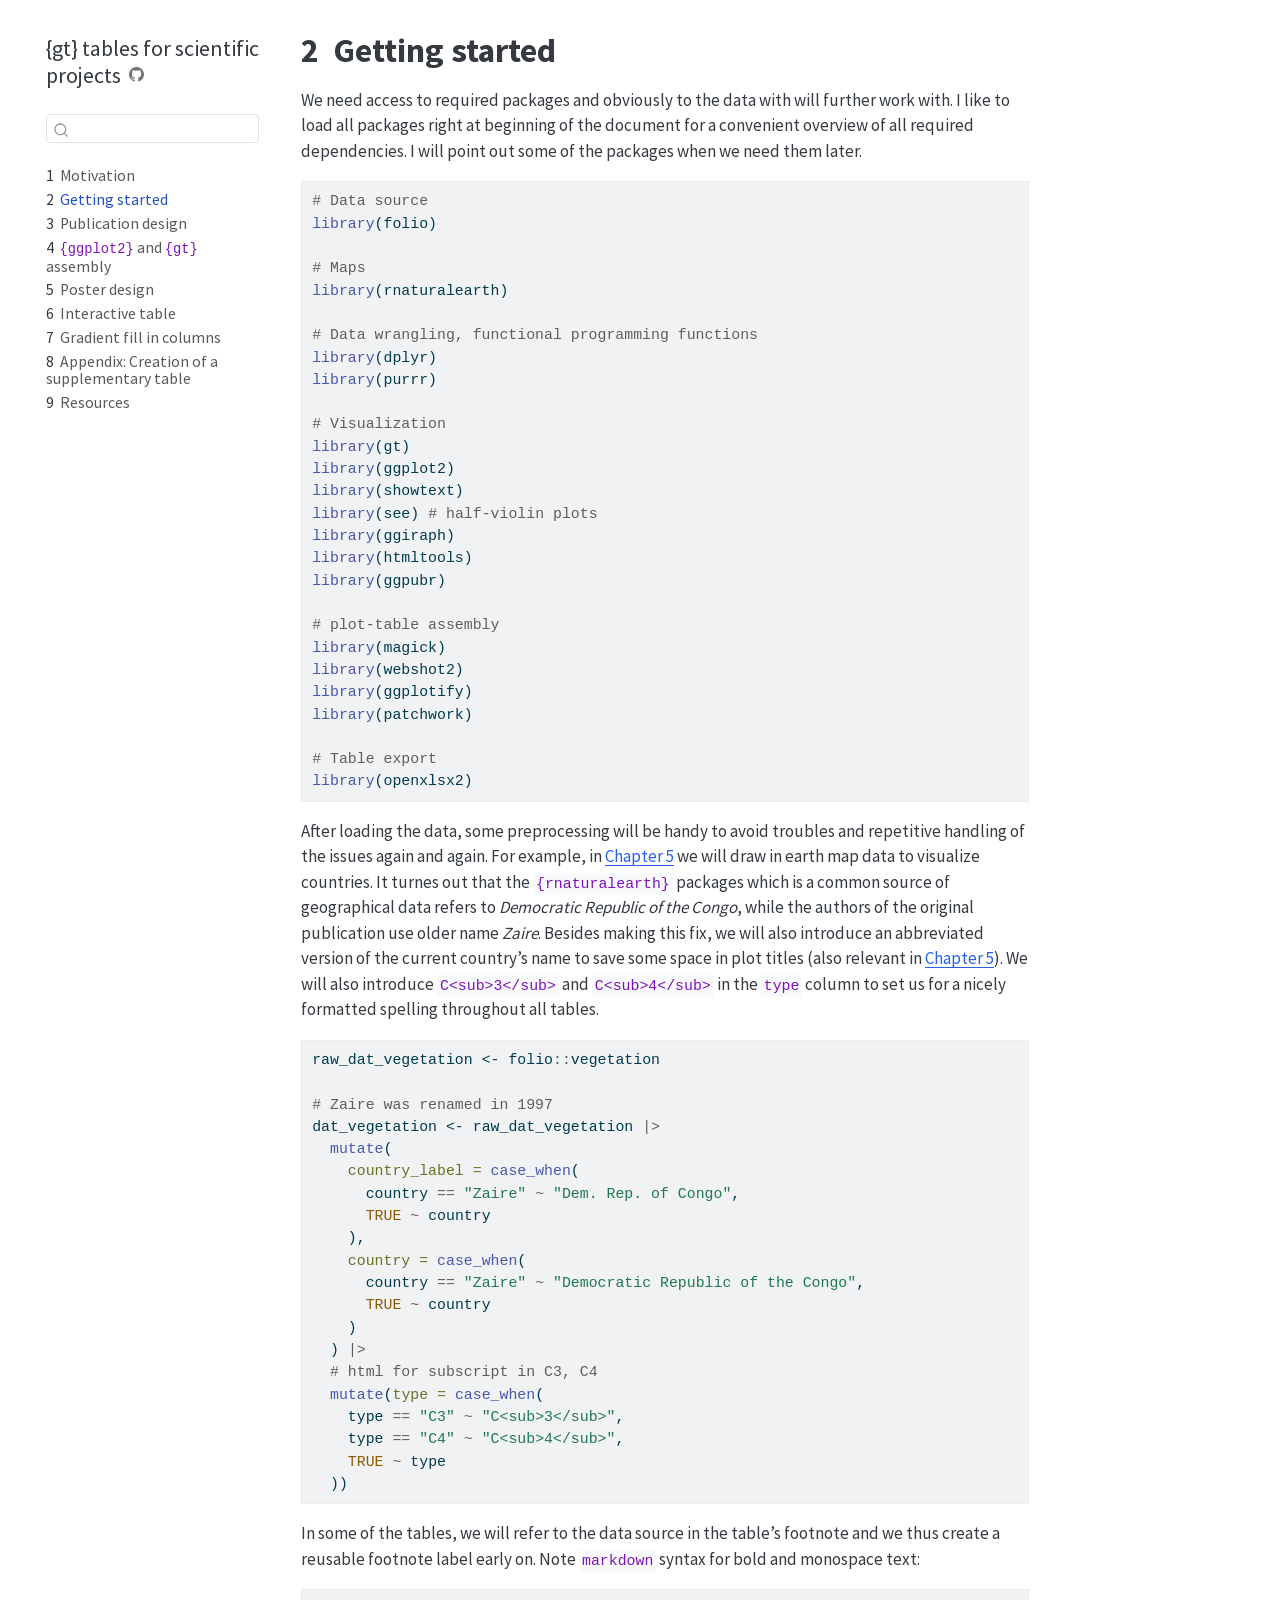
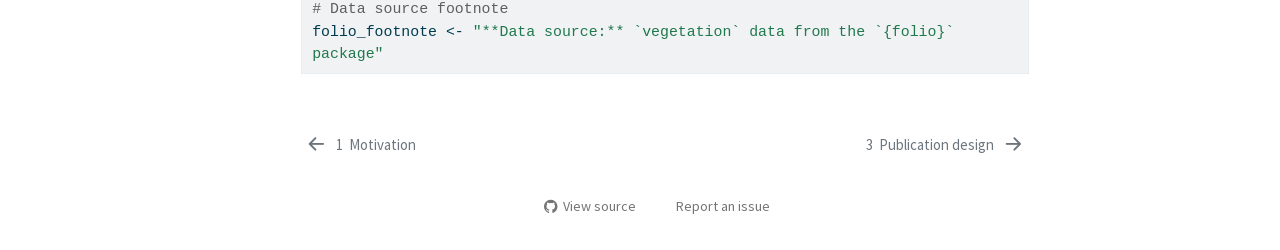
